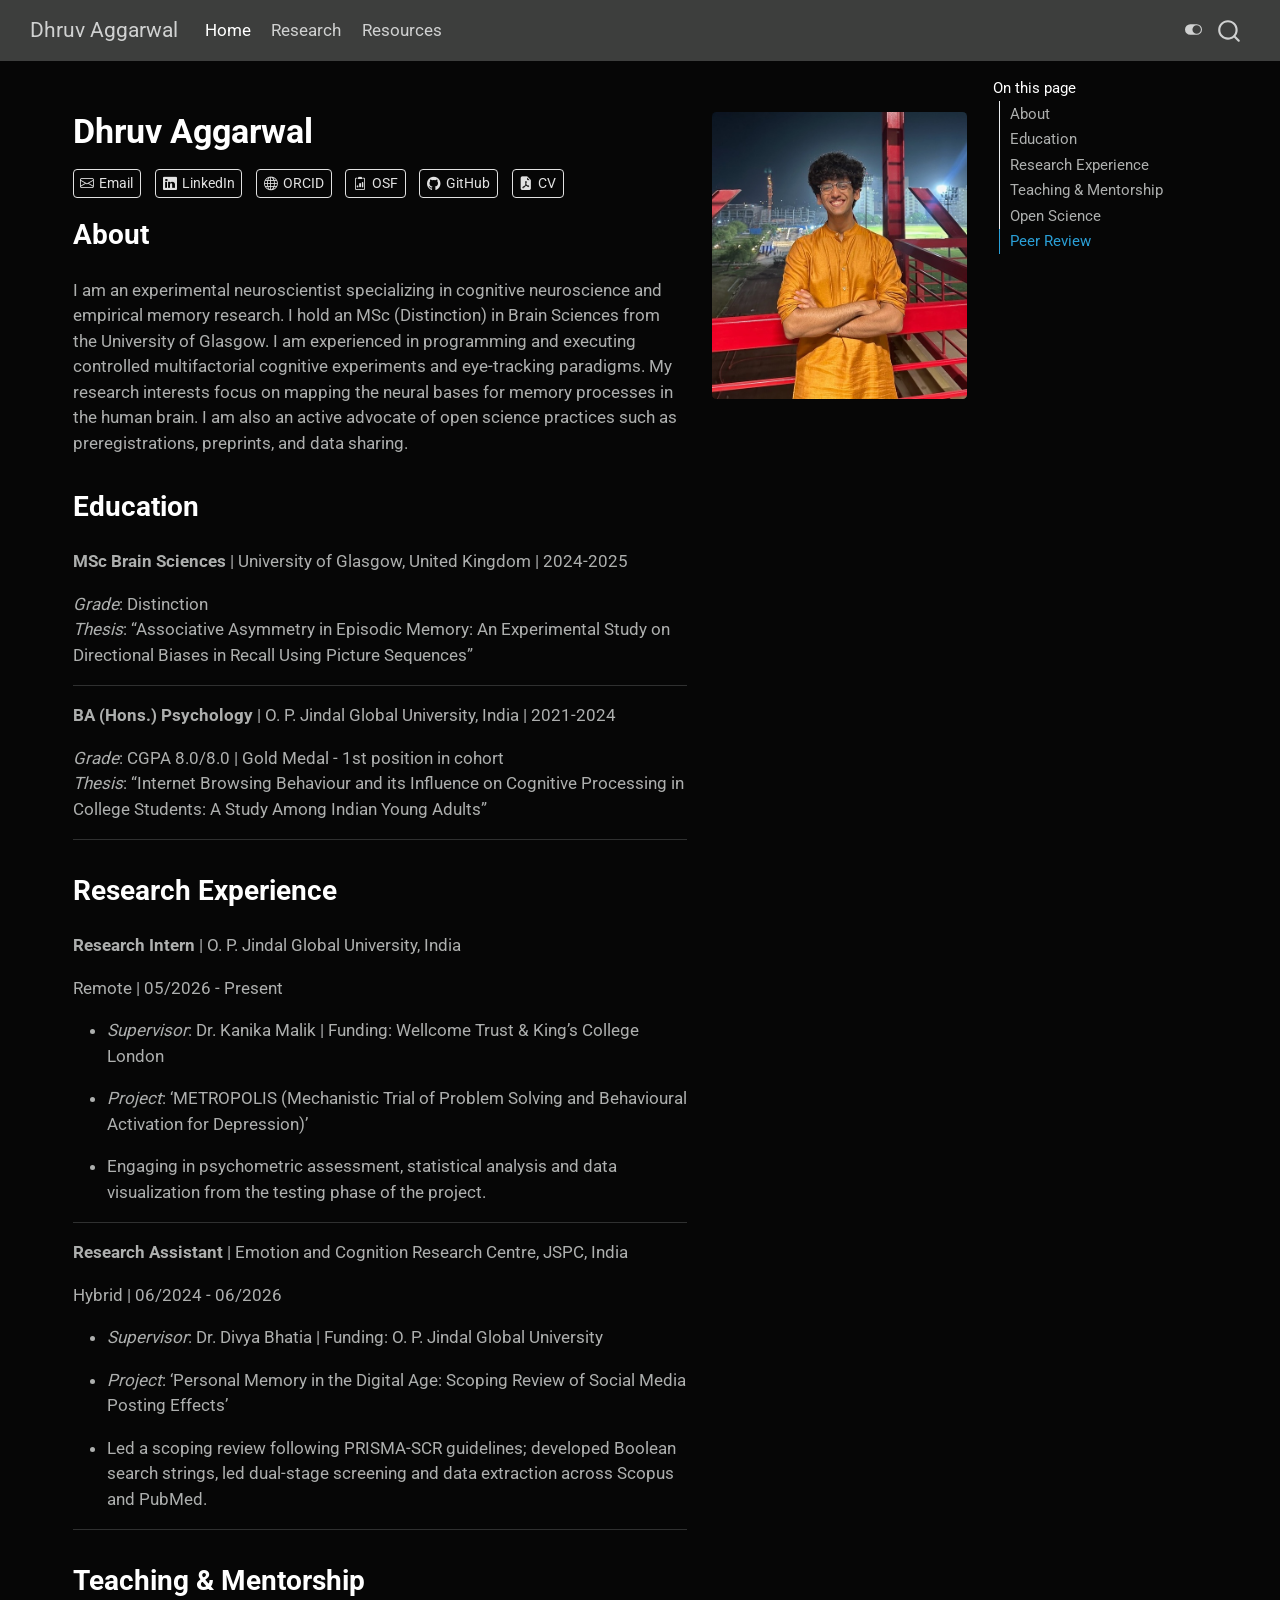
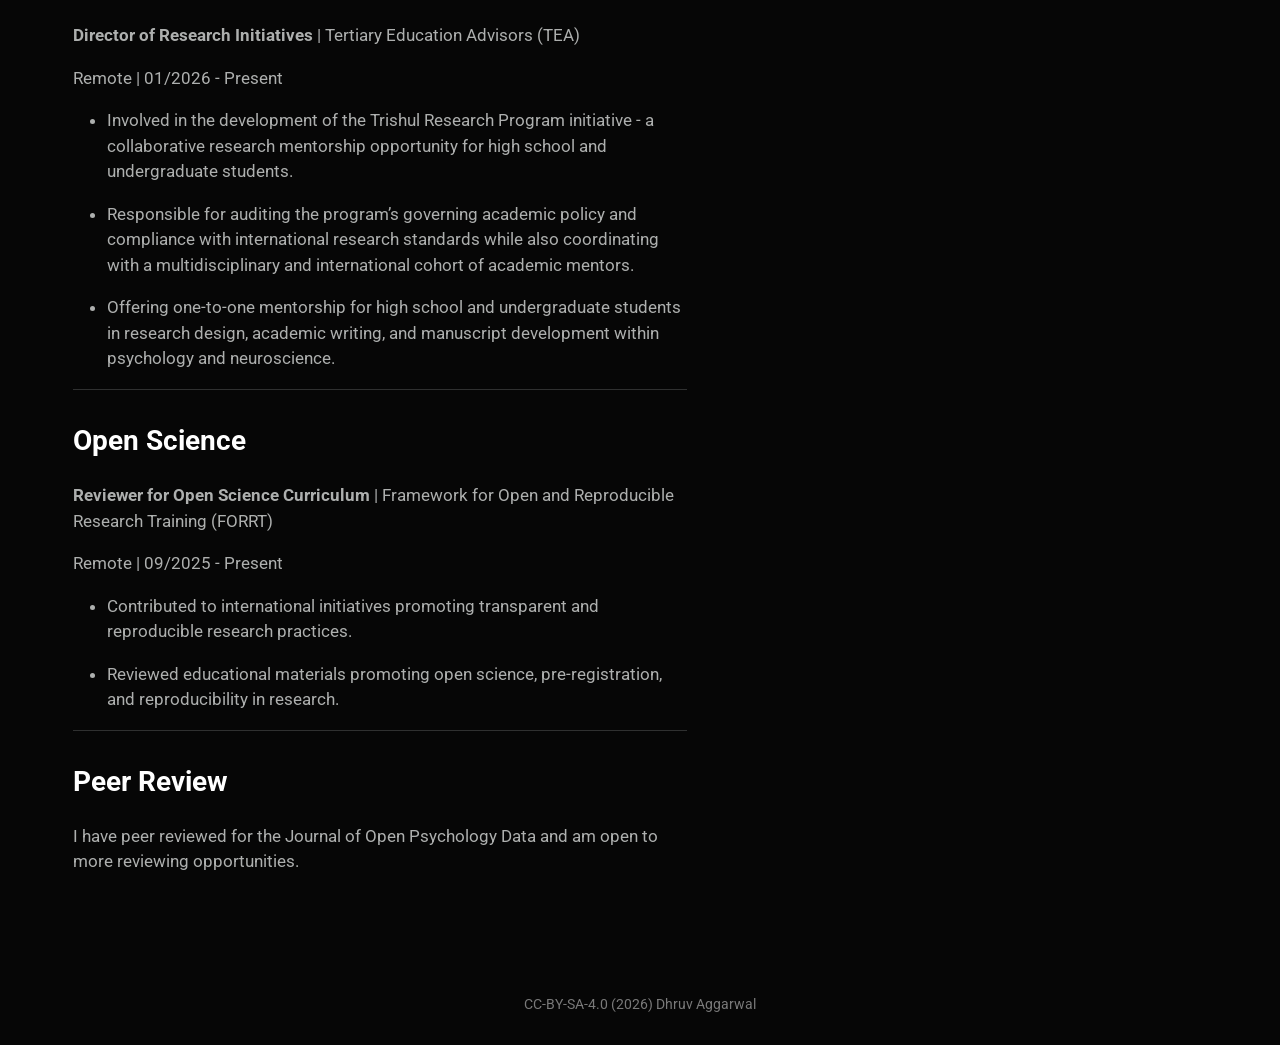
==== docs/index.html @ 11da1faf "Initial commit" ====
<!DOCTYPE html>
<html xmlns="http://www.w3.org/1999/xhtml" lang="en" xml:lang="en"><head>

<meta charset="utf-8">
<meta name="generator" content="quarto-1.10.19">

<meta name="viewport" content="width=device-width, initial-scale=1.0, user-scalable=yes">


<title>Dhruv Aggarwal</title>
<style>

span.smallcaps{font-variant: small-caps;}
div.columns{display: flex; gap: 1.5em;}
div.column{flex: auto;}
@media screen {
div.columns{gap: min(4vw, 1.5em);}
div.column{overflow-x: auto;}
}
div.hanging-indent{margin-left: 1.5em; text-indent: -1.5em;}
ul.task-list{list-style: none;}
ul.task-list li input[type="checkbox"] {
width: 0.8em;
margin: 0 0.8em 0.2em -1em;  vertical-align: middle;
}
</style>


<script>const headroomChanged = new CustomEvent("quarto-hrChanged", {
  detail: {},
  bubbles: true,
  cancelable: false,
  composed: false,
});

const announceDismiss = () => {
  const annEl = window.document.getElementById("quarto-announcement");
  if (annEl) {
    annEl.remove();

    const annId = annEl.getAttribute("data-announcement-id");
    window.localStorage.setItem(`quarto-announce-${annId}`, "true");
  }
};

const announceRegister = () => {
  const annEl = window.document.getElementById("quarto-announcement");
  if (annEl) {
    const annId = annEl.getAttribute("data-announcement-id");
    const isDismissed =
      window.localStorage.getItem(`quarto-announce-${annId}`) || false;
    if (isDismissed) {
      announceDismiss();
      return;
    } else {
      annEl.classList.remove("hidden");
    }

    const actionEl = annEl.querySelector(".quarto-announcement-action");
    if (actionEl) {
      actionEl.addEventListener("click", function (e) {
        e.preventDefault();
        // Hide the bar immediately
        announceDismiss();
      });
    }
  }
};

window.document.addEventListener("DOMContentLoaded", function () {
  let init = false;

  announceRegister();

  // Manage the back to top button, if one is present.
  let lastScrollTop = window.pageYOffset || document.documentElement.scrollTop;
  const scrollDownBuffer = 5;
  const scrollUpBuffer = 35;
  const btn = document.getElementById("quarto-back-to-top");
  const hideBackToTop = () => {
    btn.style.display = "none";
  };
  const showBackToTop = () => {
    btn.style.display = "inline-block";
  };
  if (btn) {
    window.document.addEventListener(
      "scroll",
      function () {
        const currentScrollTop =
          window.pageYOffset || document.documentElement.scrollTop;

        // Shows and hides the button 'intelligently' as the user scrolls
        if (currentScrollTop - scrollDownBuffer > lastScrollTop) {
          hideBackToTop();
          lastScrollTop = currentScrollTop <= 0 ? 0 : currentScrollTop;
        } else if (currentScrollTop < lastScrollTop - scrollUpBuffer) {
          showBackToTop();
          lastScrollTop = currentScrollTop <= 0 ? 0 : currentScrollTop;
        }

        // Show the button at the bottom, hides it at the top
        if (currentScrollTop <= 0) {
          hideBackToTop();
        } else if (
          window.innerHeight + currentScrollTop >=
          document.body.offsetHeight
        ) {
          showBackToTop();
        }
      },
      false
    );
  }

  function throttle(func, wait) {
    var timeout;
    return function () {
      const context = this;
      const args = arguments;
      const later = function () {
        clearTimeout(timeout);
        timeout = null;
        func.apply(context, args);
      };

      if (!timeout) {
        timeout = setTimeout(later, wait);
      }
    };
  }

  function headerOffset() {
    // Set an offset if there is are fixed top navbar
    const headerEl = window.document.querySelector("header.fixed-top");
    if (headerEl) {
      return headerEl.clientHeight;
    } else {
      return 0;
    }
  }

  function footerOffset() {
    const footerEl = window.document.querySelector("footer.footer");
    if (footerEl) {
      return footerEl.clientHeight;
    } else {
      return 0;
    }
  }

  function dashboardOffset() {
    const dashboardNavEl = window.document.getElementById(
      "quarto-dashboard-header"
    );
    if (dashboardNavEl !== null) {
      return dashboardNavEl.clientHeight;
    } else {
      return 0;
    }
  }

  function updateDocumentOffsetWithoutAnimation() {
    updateDocumentOffset(false);
  }

  function updateDocumentOffset(animated) {
    // set body offset
    const topOffset = headerOffset();
    const bodyOffset = topOffset + footerOffset() + dashboardOffset();
    const bodyEl = window.document.body;
    bodyEl.setAttribute("data-bs-offset", topOffset);
    bodyEl.style.paddingTop = topOffset + "px";

    // deal with sidebar offsets
    const sidebars = window.document.querySelectorAll(
      ".sidebar, .headroom-target"
    );
    sidebars.forEach((sidebar) => {
      if (!animated) {
        sidebar.classList.add("notransition");
        // Remove the no transition class after the animation has time to complete
        setTimeout(function () {
          sidebar.classList.remove("notransition");
        }, 201);
      }

      if (window.Headroom && sidebar.classList.contains("sidebar-unpinned")) {
        sidebar.style.top = "0";
        sidebar.style.maxHeight = "100vh";
      } else {
        sidebar.style.top = topOffset + "px";
        sidebar.style.maxHeight = "calc(100vh - " + topOffset + "px)";
      }
    });

    // allow space for footer
    const mainContainer = window.document.querySelector(".quarto-container");
    if (mainContainer) {
      mainContainer.style.minHeight = "calc(100vh - " + bodyOffset + "px)";
    }

    // link offset
    let linkStyle = window.document.querySelector("#quarto-target-style");
    if (!linkStyle) {
      linkStyle = window.document.createElement("style");
      linkStyle.setAttribute("id", "quarto-target-style");
      window.document.head.appendChild(linkStyle);
    }
    while (linkStyle.firstChild) {
      linkStyle.removeChild(linkStyle.firstChild);
    }
    if (topOffset > 0) {
      linkStyle.appendChild(
        window.document.createTextNode(`
      section:target::before {
        content: "";
        display: block;
        height: ${topOffset}px;
        margin: -${topOffset}px 0 0;
      }`)
      );
    }
    if (init) {
      window.dispatchEvent(headroomChanged);
    }
    init = true;
  }

  // initialize headroom
  var header = window.document.querySelector("#quarto-header");
  if (header && window.Headroom) {
    const headroom = new window.Headroom(header, {
      tolerance: 5,
      onPin: function () {
        const sidebars = window.document.querySelectorAll(
          ".sidebar, .headroom-target"
        );
        sidebars.forEach((sidebar) => {
          sidebar.classList.remove("sidebar-unpinned");
        });
        updateDocumentOffset();
      },
      onUnpin: function () {
        const sidebars = window.document.querySelectorAll(
          ".sidebar, .headroom-target"
        );
        sidebars.forEach((sidebar) => {
          sidebar.classList.add("sidebar-unpinned");
        });
        updateDocumentOffset();
      },
    });
    headroom.init();

    let frozen = false;
    window.quartoToggleHeadroom = function () {
      if (frozen) {
        headroom.unfreeze();
        frozen = false;
      } else {
        headroom.freeze();
        frozen = true;
      }
    };
  }

  window.addEventListener(
    "hashchange",
    function (e) {
      if (
        getComputedStyle(document.documentElement).scrollBehavior !== "smooth"
      ) {
        window.scrollTo(0, window.pageYOffset - headerOffset());
      }
    },
    false
  );

  // Observe size changed for the header
  const headerEl = window.document.querySelector("header.fixed-top");
  if (headerEl && window.ResizeObserver) {
    const observer = new window.ResizeObserver(() => {
      setTimeout(updateDocumentOffsetWithoutAnimation, 0);
    });
    observer.observe(headerEl, {
      attributes: true,
      childList: true,
      characterData: true,
    });
  } else {
    window.addEventListener(
      "resize",
      throttle(updateDocumentOffsetWithoutAnimation, 50)
    );
  }
  setTimeout(updateDocumentOffsetWithoutAnimation, 250);

  // fixup index.html links if we aren't on the filesystem
  if (window.location.protocol !== "file:") {
    const links = window.document.querySelectorAll("a");
    for (let i = 0; i < links.length; i++) {
      if (links[i].href) {
        links[i].dataset.originalHref = links[i].href;
        // only strip index.html at the end of the path (optionally followed
        // by a query or fragment) so that files like index.html.md
        // (alternate-format twins) are left alone (#14667)
        links[i].href = links[i].href.replace(/\/index\.html(?=[?#]|$)/, "/");
      }
    }

    // Fixup any sharing links that require urls
    // Append url to any sharing urls
    const sharingLinks = window.document.querySelectorAll(
      "a.sidebar-tools-main-item, a.quarto-navigation-tool, a.quarto-navbar-tools, a.quarto-navbar-tools-item"
    );
    for (let i = 0; i < sharingLinks.length; i++) {
      const sharingLink = sharingLinks[i];
      const href = sharingLink.getAttribute("href");
      if (href) {
        sharingLink.setAttribute(
          "href",
          href.replace("|url|", window.location.href)
        );
      }
    }

    // Scroll the active navigation item into view, if necessary
    const navSidebar = window.document.querySelector("nav#quarto-sidebar");
    if (navSidebar) {
      // Find the active item
      const activeItem = navSidebar.querySelector("li.sidebar-item a.active");
      if (activeItem) {
        // Wait for the scroll height and height to resolve by observing size changes on the
        // nav element that is scrollable
        const resizeObserver = new ResizeObserver((_entries) => {
          // The bottom of the element
          const elBottom = activeItem.offsetTop;
          const viewBottom = navSidebar.scrollTop + navSidebar.clientHeight;

          // The element height and scroll height are the same, then we are still loading
          if (viewBottom !== navSidebar.scrollHeight) {
            // Determine if the item isn't visible and scroll to it
            if (elBottom >= viewBottom) {
              navSidebar.scrollTop = elBottom;
            }

            // stop observing now since we've completed the scroll
            resizeObserver.unobserve(navSidebar);
          }
        });
        resizeObserver.observe(navSidebar);
      }
    }
  }
});
</script>
<script>/*!
 * headroom.js v0.12.0 - Give your page some headroom. Hide your header until you need it
 * Copyright (c) 2020 Nick Williams - http://wicky.nillia.ms/headroom.js
 * License: MIT
 */

!function(t,n){"object"==typeof exports&&"undefined"!=typeof module?module.exports=n():"function"==typeof define&&define.amd?define(n):(t=t||self).Headroom=n()}(this,function(){"use strict";function t(){return"undefined"!=typeof window}function d(t){return function(t){return t&&t.document&&function(t){return 9===t.nodeType}(t.document)}(t)?function(t){var n=t.document,o=n.body,s=n.documentElement;return{scrollHeight:function(){return Math.max(o.scrollHeight,s.scrollHeight,o.offsetHeight,s.offsetHeight,o.clientHeight,s.clientHeight)},height:function(){return t.innerHeight||s.clientHeight||o.clientHeight},scrollY:function(){return void 0!==t.pageYOffset?t.pageYOffset:(s||o.parentNode||o).scrollTop}}}(t):function(t){return{scrollHeight:function(){return Math.max(t.scrollHeight,t.offsetHeight,t.clientHeight)},height:function(){return Math.max(t.offsetHeight,t.clientHeight)},scrollY:function(){return t.scrollTop}}}(t)}function n(t,s,e){var n,o=function(){var n=!1;try{var t={get passive(){n=!0}};window.addEventListener("test",t,t),window.removeEventListener("test",t,t)}catch(t){n=!1}return n}(),i=!1,r=d(t),l=r.scrollY(),a={};function c(){var t=Math.round(r.scrollY()),n=r.height(),o=r.scrollHeight();a.scrollY=t,a.lastScrollY=l,a.direction=l<t?"down":"up",a.distance=Math.abs(t-l),a.isOutOfBounds=t<0||o<t+n,a.top=t<=s.offset[a.direction],a.bottom=o<=t+n,a.toleranceExceeded=a.distance>s.tolerance[a.direction],e(a),l=t,i=!1}function h(){i||(i=!0,n=requestAnimationFrame(c))}var u=!!o&&{passive:!0,capture:!1};return t.addEventListener("scroll",h,u),c(),{destroy:function(){cancelAnimationFrame(n),t.removeEventListener("scroll",h,u)}}}function o(t){return t===Object(t)?t:{down:t,up:t}}function s(t,n){n=n||{},Object.assign(this,s.options,n),this.classes=Object.assign({},s.options.classes,n.classes),this.elem=t,this.tolerance=o(this.tolerance),this.offset=o(this.offset),this.initialised=!1,this.frozen=!1}return s.prototype={constructor:s,init:function(){return s.cutsTheMustard&&!this.initialised&&(this.addClass("initial"),this.initialised=!0,setTimeout(function(t){t.scrollTracker=n(t.scroller,{offset:t.offset,tolerance:t.tolerance},t.update.bind(t))},100,this)),this},destroy:function(){this.initialised=!1,Object.keys(this.classes).forEach(this.removeClass,this),this.scrollTracker.destroy()},unpin:function(){!this.hasClass("pinned")&&this.hasClass("unpinned")||(this.addClass("unpinned"),this.removeClass("pinned"),this.onUnpin&&this.onUnpin.call(this))},pin:function(){this.hasClass("unpinned")&&(this.addClass("pinned"),this.removeClass("unpinned"),this.onPin&&this.onPin.call(this))},freeze:function(){this.frozen=!0,this.addClass("frozen")},unfreeze:function(){this.frozen=!1,this.removeClass("frozen")},top:function(){this.hasClass("top")||(this.addClass("top"),this.removeClass("notTop"),this.onTop&&this.onTop.call(this))},notTop:function(){this.hasClass("notTop")||(this.addClass("notTop"),this.removeClass("top"),this.onNotTop&&this.onNotTop.call(this))},bottom:function(){this.hasClass("bottom")||(this.addClass("bottom"),this.removeClass("notBottom"),this.onBottom&&this.onBottom.call(this))},notBottom:function(){this.hasClass("notBottom")||(this.addClass("notBottom"),this.removeClass("bottom"),this.onNotBottom&&this.onNotBottom.call(this))},shouldUnpin:function(t){return"down"===t.direction&&!t.top&&t.toleranceExceeded},shouldPin:function(t){return"up"===t.direction&&t.toleranceExceeded||t.top},addClass:function(t){this.elem.classList.add.apply(this.elem.classList,this.classes[t].split(" "))},removeClass:function(t){this.elem.classList.remove.apply(this.elem.classList,this.classes[t].split(" "))},hasClass:function(t){return this.classes[t].split(" ").every(function(t){return this.classList.contains(t)},this.elem)},update:function(t){t.isOutOfBounds||!0!==this.frozen&&(t.top?this.top():this.notTop(),t.bottom?this.bottom():this.notBottom(),this.shouldUnpin(t)?this.unpin():this.shouldPin(t)&&this.pin())}},s.options={tolerance:{up:0,down:0},offset:0,scroller:t()?window:null,classes:{frozen:"headroom--frozen",pinned:"headroom--pinned",unpinned:"headroom--unpinned",top:"headroom--top",notTop:"headroom--not-top",bottom:"headroom--bottom",notBottom:"headroom--not-bottom",initial:"headroom"}},s.cutsTheMustard=!!(t()&&function(){}.bind&&"classList"in document.documentElement&&Object.assign&&Object.keys&&requestAnimationFrame),s});
</script>
<script>/*!
 * clipboard.js v2.0.11
 * https://clipboardjs.com/
 *
 * Licensed MIT © Zeno Rocha
 */
!function(t,e){"object"==typeof exports&&"object"==typeof module?module.exports=e():"function"==typeof define&&define.amd?define([],e):"object"==typeof exports?exports.ClipboardJS=e():t.ClipboardJS=e()}(this,function(){return n={686:function(t,e,n){"use strict";n.d(e,{default:function(){return b}});var e=n(279),i=n.n(e),e=n(370),u=n.n(e),e=n(817),r=n.n(e);function c(t){try{return document.execCommand(t)}catch(t){return}}var a=function(t){t=r()(t);return c("cut"),t};function o(t,e){var n,o,t=(n=t,o="rtl"===document.documentElement.getAttribute("dir"),(t=document.createElement("textarea")).style.fontSize="12pt",t.style.border="0",t.style.padding="0",t.style.margin="0",t.style.position="absolute",t.style[o?"right":"left"]="-9999px",o=window.pageYOffset||document.documentElement.scrollTop,t.style.top="".concat(o,"px"),t.setAttribute("readonly",""),t.value=n,t);return e.container.appendChild(t),e=r()(t),c("copy"),t.remove(),e}var f=function(t){var e=1<arguments.length&&void 0!==arguments[1]?arguments[1]:{container:document.body},n="";return"string"==typeof t?n=o(t,e):t instanceof HTMLInputElement&&!["text","search","url","tel","password"].includes(null==t?void 0:t.type)?n=o(t.value,e):(n=r()(t),c("copy")),n};function l(t){return(l="function"==typeof Symbol&&"symbol"==typeof Symbol.iterator?function(t){return typeof t}:function(t){return t&&"function"==typeof Symbol&&t.constructor===Symbol&&t!==Symbol.prototype?"symbol":typeof t})(t)}var s=function(){var t=0<arguments.length&&void 0!==arguments[0]?arguments[0]:{},e=t.action,n=void 0===e?"copy":e,o=t.container,e=t.target,t=t.text;if("copy"!==n&&"cut"!==n)throw new Error('Invalid "action" value, use either "copy" or "cut"');if(void 0!==e){if(!e||"object"!==l(e)||1!==e.nodeType)throw new Error('Invalid "target" value, use a valid Element');if("copy"===n&&e.hasAttribute("disabled"))throw new Error('Invalid "target" attribute. Please use "readonly" instead of "disabled" attribute');if("cut"===n&&(e.hasAttribute("readonly")||e.hasAttribute("disabled")))throw new Error('Invalid "target" attribute. You can\'t cut text from elements with "readonly" or "disabled" attributes')}return t?f(t,{container:o}):e?"cut"===n?a(e):f(e,{container:o}):void 0};function p(t){return(p="function"==typeof Symbol&&"symbol"==typeof Symbol.iterator?function(t){return typeof t}:function(t){return t&&"function"==typeof Symbol&&t.constructor===Symbol&&t!==Symbol.prototype?"symbol":typeof t})(t)}function d(t,e){for(var n=0;n<e.length;n++){var o=e[n];o.enumerable=o.enumerable||!1,o.configurable=!0,"value"in o&&(o.writable=!0),Object.defineProperty(t,o.key,o)}}function y(t,e){return(y=Object.setPrototypeOf||function(t,e){return t.__proto__=e,t})(t,e)}function h(n){var o=function(){if("undefined"==typeof Reflect||!Reflect.construct)return!1;if(Reflect.construct.sham)return!1;if("function"==typeof Proxy)return!0;try{return Date.prototype.toString.call(Reflect.construct(Date,[],function(){})),!0}catch(t){return!1}}();return function(){var t,e=v(n);return t=o?(t=v(this).constructor,Reflect.construct(e,arguments,t)):e.apply(this,arguments),e=this,!(t=t)||"object"!==p(t)&&"function"!=typeof t?function(t){if(void 0!==t)return t;throw new ReferenceError("this hasn't been initialised - super() hasn't been called")}(e):t}}function v(t){return(v=Object.setPrototypeOf?Object.getPrototypeOf:function(t){return t.__proto__||Object.getPrototypeOf(t)})(t)}function m(t,e){t="data-clipboard-".concat(t);if(e.hasAttribute(t))return e.getAttribute(t)}var b=function(){!function(t,e){if("function"!=typeof e&&null!==e)throw new TypeError("Super expression must either be null or a function");t.prototype=Object.create(e&&e.prototype,{constructor:{value:t,writable:!0,configurable:!0}}),e&&y(t,e)}(r,i());var t,e,n,o=h(r);function r(t,e){var n;return function(t){if(!(t instanceof r))throw new TypeError("Cannot call a class as a function")}(this),(n=o.call(this)).resolveOptions(e),n.listenClick(t),n}return t=r,n=[{key:"copy",value:function(t){var e=1<arguments.length&&void 0!==arguments[1]?arguments[1]:{container:document.body};return f(t,e)}},{key:"cut",value:function(t){return a(t)}},{key:"isSupported",value:function(){var t=0<arguments.length&&void 0!==arguments[0]?arguments[0]:["copy","cut"],t="string"==typeof t?[t]:t,e=!!document.queryCommandSupported;return t.forEach(function(t){e=e&&!!document.queryCommandSupported(t)}),e}}],(e=[{key:"resolveOptions",value:function(){var t=0<arguments.length&&void 0!==arguments[0]?arguments[0]:{};this.action="function"==typeof t.action?t.action:this.defaultAction,this.target="function"==typeof t.target?t.target:this.defaultTarget,this.text="function"==typeof t.text?t.text:this.defaultText,this.container="object"===p(t.container)?t.container:document.body}},{key:"listenClick",value:function(t){var e=this;this.listener=u()(t,"click",function(t){return e.onClick(t)})}},{key:"onClick",value:function(t){var e=t.delegateTarget||t.currentTarget,n=this.action(e)||"copy",t=s({action:n,container:this.container,target:this.target(e),text:this.text(e)});this.emit(t?"success":"error",{action:n,text:t,trigger:e,clearSelection:function(){e&&e.focus(),window.getSelection().removeAllRanges()}})}},{key:"defaultAction",value:function(t){return m("action",t)}},{key:"defaultTarget",value:function(t){t=m("target",t);if(t)return document.querySelector(t)}},{key:"defaultText",value:function(t){return m("text",t)}},{key:"destroy",value:function(){this.listener.destroy()}}])&&d(t.prototype,e),n&&d(t,n),r}()},828:function(t){var e;"undefined"==typeof Element||Element.prototype.matches||((e=Element.prototype).matches=e.matchesSelector||e.mozMatchesSelector||e.msMatchesSelector||e.oMatchesSelector||e.webkitMatchesSelector),t.exports=function(t,e){for(;t&&9!==t.nodeType;){if("function"==typeof t.matches&&t.matches(e))return t;t=t.parentNode}}},438:function(t,e,n){var u=n(828);function i(t,e,n,o,r){var i=function(e,n,t,o){return function(t){t.delegateTarget=u(t.target,n),t.delegateTarget&&o.call(e,t)}}.apply(this,arguments);return t.addEventListener(n,i,r),{destroy:function(){t.removeEventListener(n,i,r)}}}t.exports=function(t,e,n,o,r){return"function"==typeof t.addEventListener?i.apply(null,arguments):"function"==typeof n?i.bind(null,document).apply(null,arguments):("string"==typeof t&&(t=document.querySelectorAll(t)),Array.prototype.map.call(t,function(t){return i(t,e,n,o,r)}))}},879:function(t,n){n.node=function(t){return void 0!==t&&t instanceof HTMLElement&&1===t.nodeType},n.nodeList=function(t){var e=Object.prototype.toString.call(t);return void 0!==t&&("[object NodeList]"===e||"[object HTMLCollection]"===e)&&"length"in t&&(0===t.length||n.node(t[0]))},n.string=function(t){return"string"==typeof t||t instanceof String},n.fn=function(t){return"[object Function]"===Object.prototype.toString.call(t)}},370:function(t,e,n){var f=n(879),l=n(438);t.exports=function(t,e,n){if(!t&&!e&&!n)throw new Error("Missing required arguments");if(!f.string(e))throw new TypeError("Second argument must be a String");if(!f.fn(n))throw new TypeError("Third argument must be a Function");if(f.node(t))return c=e,a=n,(u=t).addEventListener(c,a),{destroy:function(){u.removeEventListener(c,a)}};if(f.nodeList(t))return o=t,r=e,i=n,Array.prototype.forEach.call(o,function(t){t.addEventListener(r,i)}),{destroy:function(){Array.prototype.forEach.call(o,function(t){t.removeEventListener(r,i)})}};if(f.string(t))return t=t,e=e,n=n,l(document.body,t,e,n);throw new TypeError("First argument must be a String, HTMLElement, HTMLCollection, or NodeList");var o,r,i,u,c,a}},817:function(t){t.exports=function(t){var e,n="SELECT"===t.nodeName?(t.focus(),t.value):"INPUT"===t.nodeName||"TEXTAREA"===t.nodeName?((e=t.hasAttribute("readonly"))||t.setAttribute("readonly",""),t.select(),t.setSelectionRange(0,t.value.length),e||t.removeAttribute("readonly"),t.value):(t.hasAttribute("contenteditable")&&t.focus(),n=window.getSelection(),(e=document.createRange()).selectNodeContents(t),n.removeAllRanges(),n.addRange(e),n.toString());return n}},279:function(t){function e(){}e.prototype={on:function(t,e,n){var o=this.e||(this.e={});return(o[t]||(o[t]=[])).push({fn:e,ctx:n}),this},once:function(t,e,n){var o=this;function r(){o.off(t,r),e.apply(n,arguments)}return r._=e,this.on(t,r,n)},emit:function(t){for(var e=[].slice.call(arguments,1),n=((this.e||(this.e={}))[t]||[]).slice(),o=0,r=n.length;o<r;o++)n[o].fn.apply(n[o].ctx,e);return this},off:function(t,e){var n=this.e||(this.e={}),o=n[t],r=[];if(o&&e)for(var i=0,u=o.length;i<u;i++)o[i].fn!==e&&o[i].fn._!==e&&r.push(o[i]);return r.length?n[t]=r:delete n[t],this}},t.exports=e,t.exports.TinyEmitter=e}},r={},o.n=function(t){var e=t&&t.__esModule?function(){return t.default}:function(){return t};return o.d(e,{a:e}),e},o.d=function(t,e){for(var n in e)o.o(e,n)&&!o.o(t,n)&&Object.defineProperty(t,n,{enumerable:!0,get:e[n]})},o.o=function(t,e){return Object.prototype.hasOwnProperty.call(t,e)},o(686).default;function o(t){if(r[t])return r[t].exports;var e=r[t]={exports:{}};return n[t](e,e.exports,o),e.exports}var n,r});</script>
<script>/*! @algolia/autocomplete-js 1.19.1 | MIT License | © Algolia, Inc. and contributors | https://github.com/algolia/autocomplete */
!function(e,t){"object"==typeof exports&&"undefined"!=typeof module?t(exports):"function"==typeof define&&define.amd?define(["exports"],t):t((e="undefined"!=typeof globalThis?globalThis:e||self)["@algolia/autocomplete-js"]={})}(this,(function(e){"use strict";function t(e,t){var n=Object.keys(e);if(Object.getOwnPropertySymbols){var r=Object.getOwnPropertySymbols(e);t&&(r=r.filter((function(t){return Object.getOwnPropertyDescriptor(e,t).enumerable}))),n.push.apply(n,r)}return n}function n(e){for(var n=1;n<arguments.length;n++){var r=null!=arguments[n]?arguments[n]:{};n%2?t(Object(r),!0).forEach((function(t){o(e,t,r[t])})):Object.getOwnPropertyDescriptors?Object.defineProperties(e,Object.getOwnPropertyDescriptors(r)):t(Object(r)).forEach((function(t){Object.defineProperty(e,t,Object.getOwnPropertyDescriptor(r,t))}))}return e}function r(e){return r="function"==typeof Symbol&&"symbol"==typeof Symbol.iterator?function(e){return typeof e}:function(e){return e&&"function"==typeof Symbol&&e.constructor===Symbol&&e!==Symbol.prototype?"symbol":typeof e},r(e)}function o(e,t,n){return(t=function(e){var t=function(e,t){if("object"!=typeof e||null===e)return e;var n=e[Symbol.toPrimitive];if(void 0!==n){var r=n.call(e,t||"default");if("object"!=typeof r)return r;throw new TypeError("@@toPrimitive must return a primitive value.")}return("string"===t?String:Number)(e)}(e,"string");return"symbol"==typeof t?t:String(t)}(t))in e?Object.defineProperty(e,t,{value:n,enumerable:!0,configurable:!0,writable:!0}):e[t]=n,e}function i(){return i=Object.assign?Object.assign.bind():function(e){for(var t=1;t<arguments.length;t++){var n=arguments[t];for(var r in n)Object.prototype.hasOwnProperty.call(n,r)&&(e[r]=n[r])}return e},i.apply(this,arguments)}function u(e,t){if(null==e)return{};var n,r,o=function(e,t){if(null==e)return{};var n,r,o={},i=Object.keys(e);for(r=0;r<i.length;r++)n=i[r],t.indexOf(n)>=0||(o[n]=e[n]);return o}(e,t);if(Object.getOwnPropertySymbols){var i=Object.getOwnPropertySymbols(e);for(r=0;r<i.length;r++)n=i[r],t.indexOf(n)>=0||Object.prototype.propertyIsEnumerable.call(e,n)&&(o[n]=e[n])}return o}function a(e,t){return function(e){if(Array.isArray(e))return e}(e)||function(e,t){var n=null==e?null:"undefined"!=typeof Symbol&&e[Symbol.iterator]||e["@@iterator"];if(null!=n){var r,o,i,u,a=[],l=!0,c=!1;try{if(i=(n=n.call(e)).next,0===t){if(Object(n)!==n)return;l=!1}else for(;!(l=(r=i.call(n)).done)&&(a.push(r.value),a.length!==t);l=!0);}catch(e){c=!0,o=e}finally{try{if(!l&&null!=n.return&&(u=n.return(),Object(u)!==u))return}finally{if(c)throw o}}return a}}(e,t)||c(e,t)||function(){throw new TypeError("Invalid attempt to destructure non-iterable instance.\nIn order to be iterable, non-array objects must have a [Symbol.iterator]() method.")}()}function l(e){return function(e){if(Array.isArray(e))return s(e)}(e)||function(e){if("undefined"!=typeof Symbol&&null!=e[Symbol.iterator]||null!=e["@@iterator"])return Array.from(e)}(e)||c(e)||function(){throw new TypeError("Invalid attempt to spread non-iterable instance.\nIn order to be iterable, non-array objects must have a [Symbol.iterator]() method.")}()}function c(e,t){if(e){if("string"==typeof e)return s(e,t);var n=Object.prototype.toString.call(e).slice(8,-1);return"Object"===n&&e.constructor&&(n=e.constructor.name),"Map"===n||"Set"===n?Array.from(e):"Arguments"===n||/^(?:Ui|I)nt(?:8|16|32)(?:Clamped)?Array$/.test(n)?s(e,t):void 0}}function s(e,t){(null==t||t>e.length)&&(t=e.length);for(var n=0,r=new Array(t);n<t;n++)r[n]=e[n];return r}function f(e){return{current:e}}function p(e,t){var n=void 0;return function(){for(var r=arguments.length,o=new Array(r),i=0;i<r;i++)o[i]=arguments[i];n&&clearTimeout(n),n=setTimeout((function(){return e.apply(void 0,o)}),t)}}function m(e){return e.reduce((function(e,t){return e.concat(t)}),[])}var v=0;function d(){return"autocomplete-".concat(v++)}function y(e,t){return t.reduce((function(e,t){return e&&e[t]}),e)}function b(e){return 0===e.collections.length?0:e.collections.reduce((function(e,t){return e+t.items.length}),0)}function g(e){return e!==Object(e)}function h(e,t){if(e===t)return!0;if(g(e)||g(t)||"function"==typeof e||"function"==typeof t)return e===t;if(Object.keys(e).length!==Object.keys(t).length)return!1;for(var n=0,r=Object.keys(e);n<r.length;n++){var o=r[n];if(!(o in t))return!1;if(!h(e[o],t[o]))return!1}return!0}var _=function(){};var O="1.19.1",S=[{segment:"autocomplete-core",version:O}];function j(e){var t=e.item,n=e.items,r=void 0===n?[]:n;return{index:t.__autocomplete_indexName,items:[t],positions:[1+r.findIndex((function(e){return e.objectID===t.objectID}))],queryID:t.__autocomplete_queryID,algoliaSource:["autocomplete"]}}function P(e,t){return function(e){if(Array.isArray(e))return e}(e)||function(e,t){var n=null==e?null:"undefined"!=typeof Symbol&&e[Symbol.iterator]||e["@@iterator"];if(null!=n){var r,o,i,u,a=[],l=!0,c=!1;try{if(i=(n=n.call(e)).next,0===t){if(Object(n)!==n)return;l=!1}else for(;!(l=(r=i.call(n)).done)&&(a.push(r.value),a.length!==t);l=!0);}catch(e){c=!0,o=e}finally{try{if(!l&&null!=n.return&&(u=n.return(),Object(u)!==u))return}finally{if(c)throw o}}return a}}(e,t)||function(e,t){if(!e)return;if("string"==typeof e)return w(e,t);var n=Object.prototype.toString.call(e).slice(8,-1);"Object"===n&&e.constructor&&(n=e.constructor.name);if("Map"===n||"Set"===n)return Array.from(e);if("Arguments"===n||/^(?:Ui|I)nt(?:8|16|32)(?:Clamped)?Array$/.test(n))return w(e,t)}(e,t)||function(){throw new TypeError("Invalid attempt to destructure non-iterable instance.\nIn order to be iterable, non-array objects must have a [Symbol.iterator]() method.")}()}function w(e,t){(null==t||t>e.length)&&(t=e.length);for(var n=0,r=new Array(t);n<t;n++)r[n]=e[n];return r}var I=["items"],A=["items"];function E(e){return E="function"==typeof Symbol&&"symbol"==typeof Symbol.iterator?function(e){return typeof e}:function(e){return e&&"function"==typeof Symbol&&e.constructor===Symbol&&e!==Symbol.prototype?"symbol":typeof e},E(e)}function D(e){return function(e){if(Array.isArray(e))return C(e)}(e)||function(e){if("undefined"!=typeof Symbol&&null!=e[Symbol.iterator]||null!=e["@@iterator"])return Array.from(e)}(e)||function(e,t){if(!e)return;if("string"==typeof e)return C(e,t);var n=Object.prototype.toString.call(e).slice(8,-1);"Object"===n&&e.constructor&&(n=e.constructor.name);if("Map"===n||"Set"===n)return Array.from(e);if("Arguments"===n||/^(?:Ui|I)nt(?:8|16|32)(?:Clamped)?Array$/.test(n))return C(e,t)}(e)||function(){throw new TypeError("Invalid attempt to spread non-iterable instance.\nIn order to be iterable, non-array objects must have a [Symbol.iterator]() method.")}()}function C(e,t){(null==t||t>e.length)&&(t=e.length);for(var n=0,r=new Array(t);n<t;n++)r[n]=e[n];return r}function k(e,t){if(null==e)return{};var n,r,o=function(e,t){if(null==e)return{};var n,r,o={},i=Object.keys(e);for(r=0;r<i.length;r++)n=i[r],t.indexOf(n)>=0||(o[n]=e[n]);return o}(e,t);if(Object.getOwnPropertySymbols){var i=Object.getOwnPropertySymbols(e);for(r=0;r<i.length;r++)n=i[r],t.indexOf(n)>=0||Object.prototype.propertyIsEnumerable.call(e,n)&&(o[n]=e[n])}return o}function x(e,t){var n=Object.keys(e);if(Object.getOwnPropertySymbols){var r=Object.getOwnPropertySymbols(e);t&&(r=r.filter((function(t){return Object.getOwnPropertyDescriptor(e,t).enumerable}))),n.push.apply(n,r)}return n}function N(e){for(var t=1;t<arguments.length;t++){var n=null!=arguments[t]?arguments[t]:{};t%2?x(Object(n),!0).forEach((function(t){T(e,t,n[t])})):Object.getOwnPropertyDescriptors?Object.defineProperties(e,Object.getOwnPropertyDescriptors(n)):x(Object(n)).forEach((function(t){Object.defineProperty(e,t,Object.getOwnPropertyDescriptor(n,t))}))}return e}function T(e,t,n){return(t=function(e){var t=function(e,t){if("object"!==E(e)||null===e)return e;var n=e[Symbol.toPrimitive];if(void 0!==n){var r=n.call(e,t||"default");if("object"!==E(r))return r;throw new TypeError("@@toPrimitive must return a primitive value.")}return("string"===t?String:Number)(e)}(e,"string");return"symbol"===E(t)?t:String(t)}(t))in e?Object.defineProperty(e,t,{value:n,enumerable:!0,configurable:!0,writable:!0}):e[t]=n,e}function q(e){for(var t=arguments.length>1&&void 0!==arguments[1]?arguments[1]:20,n=[],r=0;r<e.objectIDs.length;r+=t)n.push(N(N({},e),{},{objectIDs:e.objectIDs.slice(r,r+t)}));return n}function B(e){return e.map((function(e){var t=e.items,n=k(e,I);return N(N({},n),{},{objectIDs:(null==t?void 0:t.map((function(e){return e.objectID})))||n.objectIDs})}))}function R(e){var t,n,r,o=(t=P((e.version||"").split(".").map(Number),2),n=t[0],r=t[1],n>=3||2===n&&r>=4||1===n&&r>=10);function i(t,n,r){if(o&&void 0!==r){var i=r[0].__autocomplete_algoliaCredentials,u={"X-Algolia-Application-Id":i.appId,"X-Algolia-API-Key":i.apiKey};e.apply(void 0,[t].concat(D(n),[{headers:u}]))}else e.apply(void 0,[t].concat(D(n)))}return{init:function(t,n){e("init",{appId:t,apiKey:n})},setAuthenticatedUserToken:function(t){e("setAuthenticatedUserToken",t)},setUserToken:function(t){e("setUserToken",t)},clickedObjectIDsAfterSearch:function(){for(var e=arguments.length,t=new Array(e),n=0;n<e;n++)t[n]=arguments[n];t.length>0&&i("clickedObjectIDsAfterSearch",B(t),t[0].items)},clickedObjectIDs:function(){for(var e=arguments.length,t=new Array(e),n=0;n<e;n++)t[n]=arguments[n];t.length>0&&i("clickedObjectIDs",B(t),t[0].items)},clickedFilters:function(){for(var t=arguments.length,n=new Array(t),r=0;r<t;r++)n[r]=arguments[r];n.length>0&&e.apply(void 0,["clickedFilters"].concat(n))},convertedObjectIDsAfterSearch:function(){for(var e=arguments.length,t=new Array(e),n=0;n<e;n++)t[n]=arguments[n];t.length>0&&i("convertedObjectIDsAfterSearch",B(t),t[0].items)},convertedObjectIDs:function(){for(var e=arguments.length,t=new Array(e),n=0;n<e;n++)t[n]=arguments[n];t.length>0&&i("convertedObjectIDs",B(t),t[0].items)},convertedFilters:function(){for(var t=arguments.length,n=new Array(t),r=0;r<t;r++)n[r]=arguments[r];n.length>0&&e.apply(void 0,["convertedFilters"].concat(n))},viewedObjectIDs:function(){for(var e=arguments.length,t=new Array(e),n=0;n<e;n++)t[n]=arguments[n];t.length>0&&t.reduce((function(e,t){var n=t.items,r=k(t,A);return[].concat(D(e),D(q(N(N({},r),{},{objectIDs:(null==n?void 0:n.map((function(e){return e.objectID})))||r.objectIDs})).map((function(e){return{items:n,payload:e}}))))}),[]).forEach((function(e){var t=e.items;return i("viewedObjectIDs",[e.payload],t)}))},viewedFilters:function(){for(var t=arguments.length,n=new Array(t),r=0;r<t;r++)n[r]=arguments[r];n.length>0&&e.apply(void 0,["viewedFilters"].concat(n))}}}function L(e){var t=e.items.reduce((function(e,t){var n;return e[t.__autocomplete_indexName]=(null!==(n=e[t.__autocomplete_indexName])&&void 0!==n?n:[]).concat(t),e}),{});return Object.keys(t).map((function(e){return{index:e,items:t[e],algoliaSource:["autocomplete"]}}))}function F(e){return e.objectID&&e.__autocomplete_indexName&&e.__autocomplete_queryID}function U(e){return U="function"==typeof Symbol&&"symbol"==typeof Symbol.iterator?function(e){return typeof e}:function(e){return e&&"function"==typeof Symbol&&e.constructor===Symbol&&e!==Symbol.prototype?"symbol":typeof e},U(e)}function M(e){return function(e){if(Array.isArray(e))return H(e)}(e)||function(e){if("undefined"!=typeof Symbol&&null!=e[Symbol.iterator]||null!=e["@@iterator"])return Array.from(e)}(e)||function(e,t){if(!e)return;if("string"==typeof e)return H(e,t);var n=Object.prototype.toString.call(e).slice(8,-1);"Object"===n&&e.constructor&&(n=e.constructor.name);if("Map"===n||"Set"===n)return Array.from(e);if("Arguments"===n||/^(?:Ui|I)nt(?:8|16|32)(?:Clamped)?Array$/.test(n))return H(e,t)}(e)||function(){throw new TypeError("Invalid attempt to spread non-iterable instance.\nIn order to be iterable, non-array objects must have a [Symbol.iterator]() method.")}()}function H(e,t){(null==t||t>e.length)&&(t=e.length);for(var n=0,r=new Array(t);n<t;n++)r[n]=e[n];return r}function V(e,t){var n=Object.keys(e);if(Object.getOwnPropertySymbols){var r=Object.getOwnPropertySymbols(e);t&&(r=r.filter((function(t){return Object.getOwnPropertyDescriptor(e,t).enumerable}))),n.push.apply(n,r)}return n}function W(e){for(var t=1;t<arguments.length;t++){var n=null!=arguments[t]?arguments[t]:{};t%2?V(Object(n),!0).forEach((function(t){Q(e,t,n[t])})):Object.getOwnPropertyDescriptors?Object.defineProperties(e,Object.getOwnPropertyDescriptors(n)):V(Object(n)).forEach((function(t){Object.defineProperty(e,t,Object.getOwnPropertyDescriptor(n,t))}))}return e}function Q(e,t,n){return(t=function(e){var t=function(e,t){if("object"!==U(e)||null===e)return e;var n=e[Symbol.toPrimitive];if(void 0!==n){var r=n.call(e,t||"default");if("object"!==U(r))return r;throw new TypeError("@@toPrimitive must return a primitive value.")}return("string"===t?String:Number)(e)}(e,"string");return"symbol"===U(t)?t:String(t)}(t))in e?Object.defineProperty(e,t,{value:n,enumerable:!0,configurable:!0,writable:!0}):e[t]=n,e}var K="2.15.0",$="https://cdn.jsdelivr.net/npm/search-insights@".concat(K,"/dist/search-insights.min.js"),z=p((function(e){var t=e.onItemsChange,n=e.items,r=e.insights,o=e.state;t({insights:r,insightsEvents:L({items:n}).map((function(e){return W({eventName:"Items Viewed"},e)})),state:o})}),400);function G(e){var t=function(e){return W({onItemsChange:function(e){var t=e.insights,n=e.insightsEvents,r=e.state;t.viewedObjectIDs.apply(t,M(n.map((function(e){return W(W({},e),{},{algoliaSource:J(e.algoliaSource,r.context)})}))))},onSelect:function(e){var t=e.insights,n=e.insightsEvents,r=e.state;t.clickedObjectIDsAfterSearch.apply(t,M(n.map((function(e){return W(W({},e),{},{algoliaSource:J(e.algoliaSource,r.context)})}))))},onActive:_,__autocomplete_clickAnalytics:!0},e)}(e),n=t.insightsClient,r=t.insightsInitParams,o=t.onItemsChange,i=t.onSelect,u=t.onActive,a=t.__autocomplete_clickAnalytics,l=n;if(n||function(e){if("undefined"!=typeof window)e({window:window})}((function(e){var t=e.window,n=t.AlgoliaAnalyticsObject||"aa";"string"==typeof n&&(l=t[n]),l||(t.AlgoliaAnalyticsObject=n,t[n]||(t[n]=function(){t[n].queue||(t[n].queue=[]);for(var e=arguments.length,r=new Array(e),o=0;o<e;o++)r[o]=arguments[o];t[n].queue.push(r)}),t[n].version=K,l=t[n],function(e){var t="[Autocomplete]: Could not load search-insights.js. Please load it manually following https://alg.li/insights-autocomplete";try{var n=e.document.createElement("script");n.async=!0,n.src=$,n.onerror=function(){console.error(t)},document.body.appendChild(n)}catch(e){console.error(t)}}(t))})),!l)return{};r&&l("init",W({partial:!0},r));var c=R(l),s=f([]),m=p((function(e){var t=e.state;if(t.isOpen){var n=t.collections.reduce((function(e,t){return[].concat(M(e),M(t.items))}),[]).filter(F);h(s.current.map((function(e){return e.objectID})),n.map((function(e){return e.objectID})))||(s.current=n,n.length>0&&z({onItemsChange:o,items:n,insights:c,state:t}))}}),0);return{name:"aa.algoliaInsightsPlugin",subscribe:function(e){var t=e.setContext,n=e.onSelect,r=e.onActive;function o(e){t({algoliaInsightsPlugin:{__algoliaSearchParameters:W(W({},a?{clickAnalytics:!0}:{}),e?{userToken:X(e)}:{}),insights:c}})}l("addAlgoliaAgent","insights-plugin"),o(),l("onUserTokenChange",(function(e){o(e)})),l("getUserToken",null,(function(e,t){o(t)})),n((function(e){var t=e.item,n=e.state,r=e.event,o=e.source;F(t)&&i({state:n,event:r,insights:c,item:t,insightsEvents:[W({eventName:"Item Selected"},j({item:t,items:o.getItems().filter(F)}))]})})),r((function(e){var t=e.item,n=e.source,r=e.state,o=e.event;F(t)&&u({state:r,event:o,insights:c,item:t,insightsEvents:[W({eventName:"Item Active"},j({item:t,items:n.getItems().filter(F)}))]})}))},onStateChange:function(e){var t=e.state;m({state:t})},__autocomplete_pluginOptions:e}}function J(){var e,t=arguments.length>0&&void 0!==arguments[0]?arguments[0]:[],n=arguments.length>1?arguments[1]:void 0;return[].concat(M(t),["autocomplete-internal"],M(null!==(e=n.algoliaInsightsPlugin)&&void 0!==e&&e.__automaticInsights?["autocomplete-automatic"]:[]))}function X(e){return"number"==typeof e?e.toString():e}function Y(e,t){var n=t;return{then:function(t,r){return Y(e.then(ee(t,n,e),ee(r,n,e)),n)},catch:function(t){return Y(e.catch(ee(t,n,e)),n)},finally:function(t){return t&&n.onCancelList.push(t),Y(e.finally(ee(t&&function(){return n.onCancelList=[],t()},n,e)),n)},cancel:function(){n.isCanceled=!0;var e=n.onCancelList;n.onCancelList=[],e.forEach((function(e){e()}))},isCanceled:function(){return!0===n.isCanceled}}}function Z(e){return Y(e,{isCanceled:!1,onCancelList:[]})}function ee(e,t,n){return e?function(n){return t.isCanceled?n:e(n)}:n}var te,ne=!0;function re(e,t,n,r){if(!n)return null;if(e<0&&(null===t||null!==r&&0===t))return n+e;var o=(null===t?-1:t)+e;return o<=-1||o>=n?null===r?null:0:o}function oe(e,t){var n=Object.keys(e);if(Object.getOwnPropertySymbols){var r=Object.getOwnPropertySymbols(e);t&&(r=r.filter((function(t){return Object.getOwnPropertyDescriptor(e,t).enumerable}))),n.push.apply(n,r)}return n}function ie(e){for(var t=1;t<arguments.length;t++){var n=null!=arguments[t]?arguments[t]:{};t%2?oe(Object(n),!0).forEach((function(t){ue(e,t,n[t])})):Object.getOwnPropertyDescriptors?Object.defineProperties(e,Object.getOwnPropertyDescriptors(n)):oe(Object(n)).forEach((function(t){Object.defineProperty(e,t,Object.getOwnPropertyDescriptor(n,t))}))}return e}function ue(e,t,n){return(t=function(e){var t=function(e,t){if("object"!==ae(e)||null===e)return e;var n=e[Symbol.toPrimitive];if(void 0!==n){var r=n.call(e,t||"default");if("object"!==ae(r))return r;throw new TypeError("@@toPrimitive must return a primitive value.")}return("string"===t?String:Number)(e)}(e,"string");return"symbol"===ae(t)?t:String(t)}(t))in e?Object.defineProperty(e,t,{value:n,enumerable:!0,configurable:!0,writable:!0}):e[t]=n,e}function ae(e){return ae="function"==typeof Symbol&&"symbol"==typeof Symbol.iterator?function(e){return typeof e}:function(e){return e&&"function"==typeof Symbol&&e.constructor===Symbol&&e!==Symbol.prototype?"symbol":typeof e},ae(e)}function le(e,t){var n="undefined"!=typeof Symbol&&e[Symbol.iterator]||e["@@iterator"];if(!n){if(Array.isArray(e)||(n=function(e,t){if(!e)return;if("string"==typeof e)return ce(e,t);var n=Object.prototype.toString.call(e).slice(8,-1);"Object"===n&&e.constructor&&(n=e.constructor.name);if("Map"===n||"Set"===n)return Array.from(e);if("Arguments"===n||/^(?:Ui|I)nt(?:8|16|32)(?:Clamped)?Array$/.test(n))return ce(e,t)}(e))||t&&e&&"number"==typeof e.length){n&&(e=n);var r=0,o=function(){};return{s:o,n:function(){return r>=e.length?{done:!0}:{done:!1,value:e[r++]}},e:function(e){throw e},f:o}}throw new TypeError("Invalid attempt to iterate non-iterable instance.\nIn order to be iterable, non-array objects must have a [Symbol.iterator]() method.")}var i,u=!0,a=!1;return{s:function(){n=n.call(e)},n:function(){var e=n.next();return u=e.done,e},e:function(e){a=!0,i=e},f:function(){try{u||null==n.return||n.return()}finally{if(a)throw i}}}}function ce(e,t){(null==t||t>e.length)&&(t=e.length);for(var n=0,r=new Array(t);n<t;n++)r[n]=e[n];return r}var se=function(e,t){var n,r=!1,o=[],i=le(e);try{for(i.s();!(n=i.n()).done;){var u,a,l,c=null===(u=n.value.__autocomplete_pluginOptions)||void 0===u||null===(a=(l=u).awaitSubmit)||void 0===a?void 0:a.call(l);if("number"==typeof c)o.push(c);else if(!0===c){r=!0;break}}}catch(e){i.e(e)}finally{i.f()}return r?t.wait():o.length>0?t.wait(Math.max.apply(Math,o)):void 0};function fe(e){var t=function(e){var t=e.collections.map((function(e){return e.items.length})).reduce((function(e,t,n){var r=(e[n-1]||0)+t;return e.push(r),e}),[]).reduce((function(t,n){return n<=e.activeItemId?t+1:t}),0);return e.collections[t]}(e);if(!t)return null;var n=t.items[function(e){for(var t=e.state,n=e.collection,r=!1,o=0,i=0;!1===r;){var u=t.collections[o];if(u===n){r=!0;break}i+=u.items.length,o++}return t.activeItemId-i}({state:e,collection:t})],r=t.source;return{item:n,itemInputValue:r.getItemInputValue({item:n,state:e}),itemUrl:r.getItemUrl({item:n,state:e}),source:r}}function pe(e,t,n){return[e,null==n?void 0:n.sourceId,t].filter(Boolean).join("-").replace(/\s/g,"")}var me=/((gt|sm)-|galaxy nexus)|samsung[- ]|samsungbrowser/i;function ve(e){return e.nativeEvent||e}function de(e){return de="function"==typeof Symbol&&"symbol"==typeof Symbol.iterator?function(e){return typeof e}:function(e){return e&&"function"==typeof Symbol&&e.constructor===Symbol&&e!==Symbol.prototype?"symbol":typeof e},de(e)}function ye(e,t){var n=Object.keys(e);if(Object.getOwnPropertySymbols){var r=Object.getOwnPropertySymbols(e);t&&(r=r.filter((function(t){return Object.getOwnPropertyDescriptor(e,t).enumerable}))),n.push.apply(n,r)}return n}function be(e,t,n){return(t=function(e){var t=function(e,t){if("object"!==de(e)||null===e)return e;var n=e[Symbol.toPrimitive];if(void 0!==n){var r=n.call(e,t||"default");if("object"!==de(r))return r;throw new TypeError("@@toPrimitive must return a primitive value.")}return("string"===t?String:Number)(e)}(e,"string");return"symbol"===de(t)?t:String(t)}(t))in e?Object.defineProperty(e,t,{value:n,enumerable:!0,configurable:!0,writable:!0}):e[t]=n,e}function ge(e,t,n){var r,o=t.initialState;return{getState:function(){return o},dispatch:function(r,i){var u=function(e){for(var t=1;t<arguments.length;t++){var n=null!=arguments[t]?arguments[t]:{};t%2?ye(Object(n),!0).forEach((function(t){be(e,t,n[t])})):Object.getOwnPropertyDescriptors?Object.defineProperties(e,Object.getOwnPropertyDescriptors(n)):ye(Object(n)).forEach((function(t){Object.defineProperty(e,t,Object.getOwnPropertyDescriptor(n,t))}))}return e}({},o);o=e(o,{type:r,props:t,payload:i}),n({state:o,prevState:u})},pendingRequests:(r=[],{add:function(e){return r.push(e),e.finally((function(){r=r.filter((function(t){return t!==e}))}))},cancelAll:function(){r.forEach((function(e){return e.cancel()}))},isEmpty:function(){return 0===r.length},wait:function(e){return ne?(ne=!1,te=e?Promise.race([Promise.all(r),new Promise((function(t){return setTimeout(t,e)}))]):Promise.all(r),te.then((function(){ne=!0}))):te}})}}function he(e){return he="function"==typeof Symbol&&"symbol"==typeof Symbol.iterator?function(e){return typeof e}:function(e){return e&&"function"==typeof Symbol&&e.constructor===Symbol&&e!==Symbol.prototype?"symbol":typeof e},he(e)}function _e(e,t){var n=Object.keys(e);if(Object.getOwnPropertySymbols){var r=Object.getOwnPropertySymbols(e);t&&(r=r.filter((function(t){return Object.getOwnPropertyDescriptor(e,t).enumerable}))),n.push.apply(n,r)}return n}function Oe(e){for(var t=1;t<arguments.length;t++){var n=null!=arguments[t]?arguments[t]:{};t%2?_e(Object(n),!0).forEach((function(t){Se(e,t,n[t])})):Object.getOwnPropertyDescriptors?Object.defineProperties(e,Object.getOwnPropertyDescriptors(n)):_e(Object(n)).forEach((function(t){Object.defineProperty(e,t,Object.getOwnPropertyDescriptor(n,t))}))}return e}function Se(e,t,n){return(t=function(e){var t=function(e,t){if("object"!==he(e)||null===e)return e;var n=e[Symbol.toPrimitive];if(void 0!==n){var r=n.call(e,t||"default");if("object"!==he(r))return r;throw new TypeError("@@toPrimitive must return a primitive value.")}return("string"===t?String:Number)(e)}(e,"string");return"symbol"===he(t)?t:String(t)}(t))in e?Object.defineProperty(e,t,{value:n,enumerable:!0,configurable:!0,writable:!0}):e[t]=n,e}function je(e){return je="function"==typeof Symbol&&"symbol"==typeof Symbol.iterator?function(e){return typeof e}:function(e){return e&&"function"==typeof Symbol&&e.constructor===Symbol&&e!==Symbol.prototype?"symbol":typeof e},je(e)}function Pe(e){return function(e){if(Array.isArray(e))return we(e)}(e)||function(e){if("undefined"!=typeof Symbol&&null!=e[Symbol.iterator]||null!=e["@@iterator"])return Array.from(e)}(e)||function(e,t){if(!e)return;if("string"==typeof e)return we(e,t);var n=Object.prototype.toString.call(e).slice(8,-1);"Object"===n&&e.constructor&&(n=e.constructor.name);if("Map"===n||"Set"===n)return Array.from(e);if("Arguments"===n||/^(?:Ui|I)nt(?:8|16|32)(?:Clamped)?Array$/.test(n))return we(e,t)}(e)||function(){throw new TypeError("Invalid attempt to spread non-iterable instance.\nIn order to be iterable, non-array objects must have a [Symbol.iterator]() method.")}()}function we(e,t){(null==t||t>e.length)&&(t=e.length);for(var n=0,r=new Array(t);n<t;n++)r[n]=e[n];return r}function Ie(e,t){var n=Object.keys(e);if(Object.getOwnPropertySymbols){var r=Object.getOwnPropertySymbols(e);t&&(r=r.filter((function(t){return Object.getOwnPropertyDescriptor(e,t).enumerable}))),n.push.apply(n,r)}return n}function Ae(e){for(var t=1;t<arguments.length;t++){var n=null!=arguments[t]?arguments[t]:{};t%2?Ie(Object(n),!0).forEach((function(t){Ee(e,t,n[t])})):Object.getOwnPropertyDescriptors?Object.defineProperties(e,Object.getOwnPropertyDescriptors(n)):Ie(Object(n)).forEach((function(t){Object.defineProperty(e,t,Object.getOwnPropertyDescriptor(n,t))}))}return e}function Ee(e,t,n){return(t=function(e){var t=function(e,t){if("object"!==je(e)||null===e)return e;var n=e[Symbol.toPrimitive];if(void 0!==n){var r=n.call(e,t||"default");if("object"!==je(r))return r;throw new TypeError("@@toPrimitive must return a primitive value.")}return("string"===t?String:Number)(e)}(e,"string");return"symbol"===je(t)?t:String(t)}(t))in e?Object.defineProperty(e,t,{value:n,enumerable:!0,configurable:!0,writable:!0}):e[t]=n,e}function De(e,t){var n,r="undefined"!=typeof window?window:{},o=e.plugins||[];return Ae(Ae({debug:!1,openOnFocus:!1,enterKeyHint:void 0,ignoreCompositionEvents:!1,placeholder:"",autoFocus:!1,defaultActiveItemId:null,stallThreshold:300,insights:void 0,environment:r,shouldPanelOpen:function(e){return b(e.state)>0},reshape:function(e){return e.sources}},e),{},{id:null!==(n=e.id)&&void 0!==n?n:d(),plugins:o,initialState:Ae({activeItemId:null,query:"",completion:null,collections:[],isOpen:!1,status:"idle",context:{}},e.initialState),onStateChange:function(t){var n;null===(n=e.onStateChange)||void 0===n||n.call(e,t),o.forEach((function(e){var n;return null===(n=e.onStateChange)||void 0===n?void 0:n.call(e,t)}))},onSubmit:function(t){var n;null===(n=e.onSubmit)||void 0===n||n.call(e,t),o.forEach((function(e){var n;return null===(n=e.onSubmit)||void 0===n?void 0:n.call(e,t)}))},onReset:function(t){var n;null===(n=e.onReset)||void 0===n||n.call(e,t),o.forEach((function(e){var n;return null===(n=e.onReset)||void 0===n?void 0:n.call(e,t)}))},getSources:function(n){return Promise.all([].concat(Pe(o.map((function(e){return e.getSources}))),[e.getSources]).filter(Boolean).map((function(e){return function(e,t){var n=[];return Promise.resolve(e(t)).then((function(e){return Promise.all(e.filter((function(e){return Boolean(e)})).map((function(e){if(e.sourceId,n.includes(e.sourceId))throw new Error("[Autocomplete] The `sourceId` ".concat(JSON.stringify(e.sourceId)," is not unique."));n.push(e.sourceId);var t={getItemInputValue:function(e){return e.state.query},getItemUrl:function(){},onSelect:function(e){(0,e.setIsOpen)(!1)},onActive:_,onResolve:_};Object.keys(t).forEach((function(e){t[e].__default=!0}));var r=ie(ie({},t),e);return Promise.resolve(r)})))}))}(e,n)}))).then((function(e){return m(e)})).then((function(e){return e.map((function(e){return Ae(Ae({},e),{},{onSelect:function(n){e.onSelect(n),t.forEach((function(e){var t;return null===(t=e.onSelect)||void 0===t?void 0:t.call(e,n)}))},onActive:function(n){e.onActive(n),t.forEach((function(e){var t;return null===(t=e.onActive)||void 0===t?void 0:t.call(e,n)}))},onResolve:function(n){e.onResolve(n),t.forEach((function(e){var t;return null===(t=e.onResolve)||void 0===t?void 0:t.call(e,n)}))}})}))}))},navigator:Ae({navigate:function(e){var t=e.itemUrl;r.location.assign(t)},navigateNewTab:function(e){var t=e.itemUrl,n=r.open(t,"_blank","noopener");null==n||n.focus()},navigateNewWindow:function(e){var t=e.itemUrl;r.open(t,"_blank","noopener")}},e.navigator)})}function Ce(e){return Ce="function"==typeof Symbol&&"symbol"==typeof Symbol.iterator?function(e){return typeof e}:function(e){return e&&"function"==typeof Symbol&&e.constructor===Symbol&&e!==Symbol.prototype?"symbol":typeof e},Ce(e)}function ke(e,t){var n=Object.keys(e);if(Object.getOwnPropertySymbols){var r=Object.getOwnPropertySymbols(e);t&&(r=r.filter((function(t){return Object.getOwnPropertyDescriptor(e,t).enumerable}))),n.push.apply(n,r)}return n}function xe(e){for(var t=1;t<arguments.length;t++){var n=null!=arguments[t]?arguments[t]:{};t%2?ke(Object(n),!0).forEach((function(t){Ne(e,t,n[t])})):Object.getOwnPropertyDescriptors?Object.defineProperties(e,Object.getOwnPropertyDescriptors(n)):ke(Object(n)).forEach((function(t){Object.defineProperty(e,t,Object.getOwnPropertyDescriptor(n,t))}))}return e}function Ne(e,t,n){return(t=function(e){var t=function(e,t){if("object"!==Ce(e)||null===e)return e;var n=e[Symbol.toPrimitive];if(void 0!==n){var r=n.call(e,t||"default");if("object"!==Ce(r))return r;throw new TypeError("@@toPrimitive must return a primitive value.")}return("string"===t?String:Number)(e)}(e,"string");return"symbol"===Ce(t)?t:String(t)}(t))in e?Object.defineProperty(e,t,{value:n,enumerable:!0,configurable:!0,writable:!0}):e[t]=n,e}function Te(e){return Te="function"==typeof Symbol&&"symbol"==typeof Symbol.iterator?function(e){return typeof e}:function(e){return e&&"function"==typeof Symbol&&e.constructor===Symbol&&e!==Symbol.prototype?"symbol":typeof e},Te(e)}function qe(e,t){var n=Object.keys(e);if(Object.getOwnPropertySymbols){var r=Object.getOwnPropertySymbols(e);t&&(r=r.filter((function(t){return Object.getOwnPropertyDescriptor(e,t).enumerable}))),n.push.apply(n,r)}return n}function Be(e){for(var t=1;t<arguments.length;t++){var n=null!=arguments[t]?arguments[t]:{};t%2?qe(Object(n),!0).forEach((function(t){Re(e,t,n[t])})):Object.getOwnPropertyDescriptors?Object.defineProperties(e,Object.getOwnPropertyDescriptors(n)):qe(Object(n)).forEach((function(t){Object.defineProperty(e,t,Object.getOwnPropertyDescriptor(n,t))}))}return e}function Re(e,t,n){return(t=function(e){var t=function(e,t){if("object"!==Te(e)||null===e)return e;var n=e[Symbol.toPrimitive];if(void 0!==n){var r=n.call(e,t||"default");if("object"!==Te(r))return r;throw new TypeError("@@toPrimitive must return a primitive value.")}return("string"===t?String:Number)(e)}(e,"string");return"symbol"===Te(t)?t:String(t)}(t))in e?Object.defineProperty(e,t,{value:n,enumerable:!0,configurable:!0,writable:!0}):e[t]=n,e}function Le(e){return function(e){if(Array.isArray(e))return Fe(e)}(e)||function(e){if("undefined"!=typeof Symbol&&null!=e[Symbol.iterator]||null!=e["@@iterator"])return Array.from(e)}(e)||function(e,t){if(!e)return;if("string"==typeof e)return Fe(e,t);var n=Object.prototype.toString.call(e).slice(8,-1);"Object"===n&&e.constructor&&(n=e.constructor.name);if("Map"===n||"Set"===n)return Array.from(e);if("Arguments"===n||/^(?:Ui|I)nt(?:8|16|32)(?:Clamped)?Array$/.test(n))return Fe(e,t)}(e)||function(){throw new TypeError("Invalid attempt to spread non-iterable instance.\nIn order to be iterable, non-array objects must have a [Symbol.iterator]() method.")}()}function Fe(e,t){(null==t||t>e.length)&&(t=e.length);for(var n=0,r=new Array(t);n<t;n++)r[n]=e[n];return r}function Ue(e){return Boolean(e.execute)}function Me(e,t,n){if(o=e,Boolean(null==o?void 0:o.execute)){var r="algolia"===e.requesterId?Object.assign.apply(Object,[{}].concat(Le(Object.keys(n.context).map((function(e){var t;return null===(t=n.context[e])||void 0===t?void 0:t.__algoliaSearchParameters}))))):{};return Be(Be({},e),{},{requests:e.queries.map((function(n){return{query:"algolia"===e.requesterId?Be(Be({},n),{},{params:Be(Be({},r),n.params)}):n,sourceId:t,transformResponse:e.transformResponse}}))})}var o;return{items:e,sourceId:t}}function He(e){var t=e.reduce((function(e,t){if(!Ue(t))return e.push(t),e;var n=t.searchClient,r=t.execute,o=t.requesterId,i=t.requests,u=e.find((function(e){return Ue(t)&&Ue(e)&&e.searchClient===n&&Boolean(o)&&e.requesterId===o}));if(u){var a;(a=u.items).push.apply(a,Le(i))}else{var l={execute:r,requesterId:o,items:i,searchClient:n};e.push(l)}return e}),[]).map((function(e){if(!Ue(e))return Promise.resolve(e);var t=e,n=t.execute,r=t.items;return n({searchClient:t.searchClient,requests:r})}));return Promise.all(t).then((function(e){return m(e)}))}function Ve(e,t,n){return t.map((function(t){var r,o=e.filter((function(e){return e.sourceId===t.sourceId})),i=o.map((function(e){return e.items})),u=o[0].transformResponse,a=u?u({results:r=i,hits:r.map((function(e){return e.hits})).filter(Boolean),facetHits:r.map((function(e){var t;return null===(t=e.facetHits)||void 0===t?void 0:t.map((function(e){return{label:e.value,count:e.count,_highlightResult:{label:{value:e.highlighted}}}}))})).filter(Boolean)}):i;return t.onResolve({source:t,results:i,items:a,state:n.getState()}),a.every(Boolean),'The `getItems` function from source "'.concat(t.sourceId,'" must return an array of items but returned ').concat(JSON.stringify(void 0),".\n\nDid you forget to return items?\n\nSee: https://www.algolia.com/doc/ui-libraries/autocomplete/core-concepts/sources/#param-getitems"),{source:t,items:a}}))}function We(e){return We="function"==typeof Symbol&&"symbol"==typeof Symbol.iterator?function(e){return typeof e}:function(e){return e&&"function"==typeof Symbol&&e.constructor===Symbol&&e!==Symbol.prototype?"symbol":typeof e},We(e)}var Qe=["event","nextState","props","query","refresh","store"];function Ke(e,t){var n=Object.keys(e);if(Object.getOwnPropertySymbols){var r=Object.getOwnPropertySymbols(e);t&&(r=r.filter((function(t){return Object.getOwnPropertyDescriptor(e,t).enumerable}))),n.push.apply(n,r)}return n}function $e(e){for(var t=1;t<arguments.length;t++){var n=null!=arguments[t]?arguments[t]:{};t%2?Ke(Object(n),!0).forEach((function(t){ze(e,t,n[t])})):Object.getOwnPropertyDescriptors?Object.defineProperties(e,Object.getOwnPropertyDescriptors(n)):Ke(Object(n)).forEach((function(t){Object.defineProperty(e,t,Object.getOwnPropertyDescriptor(n,t))}))}return e}function ze(e,t,n){return(t=function(e){var t=function(e,t){if("object"!==We(e)||null===e)return e;var n=e[Symbol.toPrimitive];if(void 0!==n){var r=n.call(e,t||"default");if("object"!==We(r))return r;throw new TypeError("@@toPrimitive must return a primitive value.")}return("string"===t?String:Number)(e)}(e,"string");return"symbol"===We(t)?t:String(t)}(t))in e?Object.defineProperty(e,t,{value:n,enumerable:!0,configurable:!0,writable:!0}):e[t]=n,e}function Ge(e,t){if(null==e)return{};var n,r,o=function(e,t){if(null==e)return{};var n,r,o={},i=Object.keys(e);for(r=0;r<i.length;r++)n=i[r],t.indexOf(n)>=0||(o[n]=e[n]);return o}(e,t);if(Object.getOwnPropertySymbols){var i=Object.getOwnPropertySymbols(e);for(r=0;r<i.length;r++)n=i[r],t.indexOf(n)>=0||Object.prototype.propertyIsEnumerable.call(e,n)&&(o[n]=e[n])}return o}var Je,Xe,Ye,Ze=null,et=(Je=-1,Xe=-1,Ye=void 0,function(e){var t=++Je;return Promise.resolve(e).then((function(e){return Ye&&t<Xe?Ye:(Xe=t,Ye=e,e)}))});function tt(e){var t=e.event,n=e.nextState,r=void 0===n?{}:n,o=e.props,i=e.query,u=e.refresh,a=e.store,l=Ge(e,Qe);Ze&&o.environment.clearTimeout(Ze);var c=l.setCollections,s=l.setIsOpen,f=l.setQuery,p=l.setActiveItemId,v=l.setStatus,d=l.setContext;if(f(i),p(o.defaultActiveItemId),!i&&!1===o.openOnFocus){var y,b=a.getState().collections.map((function(e){return $e($e({},e),{},{items:[]})}));v("idle"),c(b),s(null!==(y=r.isOpen)&&void 0!==y?y:o.shouldPanelOpen({state:a.getState()}));var g=Z(et(b).then((function(){return Promise.resolve()})));return a.pendingRequests.add(g)}v("loading"),Ze=o.environment.setTimeout((function(){v("stalled")}),o.stallThreshold);var h=Z(et(o.getSources($e({query:i,refresh:u,state:a.getState()},l)).then((function(e){return Promise.all(e.map((function(e){return Promise.resolve(e.getItems($e({query:i,refresh:u,state:a.getState()},l))).then((function(t){return Me(t,e.sourceId,a.getState())}))}))).then(He).then((function(t){var n,r=t.some((function(e){return function(e){return!Array.isArray(e)&&Boolean(null==e?void 0:e._automaticInsights)}(e.items)}));r&&d({algoliaInsightsPlugin:$e($e({},(null===(n=a.getState().context)||void 0===n?void 0:n.algoliaInsightsPlugin)||{}),{},{__automaticInsights:r})});return Ve(t,e,a)})).then((function(e){return function(e){var t=e.collections,n=e.props,r=e.state,o=t.reduce((function(e,t){return xe(xe({},e),{},Ne({},t.source.sourceId,xe(xe({},t.source),{},{getItems:function(){return m(t.items)}})))}),{}),i=n.plugins.reduce((function(e,t){return t.reshape?t.reshape(e):e}),{sourcesBySourceId:o,state:r}).sourcesBySourceId;return m(n.reshape({sourcesBySourceId:i,sources:Object.values(i),state:r})).filter(Boolean).map((function(e){return{source:e,items:e.getItems()}}))}({collections:e,props:o,state:a.getState()})}))})))).then((function(e){var n;v("idle"),c(e);var f=o.shouldPanelOpen({state:a.getState()});s(null!==(n=r.isOpen)&&void 0!==n?n:o.openOnFocus&&!i&&f||f);var p=fe(a.getState());if(null!==a.getState().activeItemId&&p){var m=p.item,d=p.itemInputValue,y=p.itemUrl,b=p.source;b.onActive($e({event:t,item:m,itemInputValue:d,itemUrl:y,refresh:u,source:b,state:a.getState()},l))}})).finally((function(){v("idle"),Ze&&o.environment.clearTimeout(Ze)}));return a.pendingRequests.add(h)}function nt(e){return nt="function"==typeof Symbol&&"symbol"==typeof Symbol.iterator?function(e){return typeof e}:function(e){return e&&"function"==typeof Symbol&&e.constructor===Symbol&&e!==Symbol.prototype?"symbol":typeof e},nt(e)}var rt=["event","props","refresh","store"];function ot(e,t){var n=Object.keys(e);if(Object.getOwnPropertySymbols){var r=Object.getOwnPropertySymbols(e);t&&(r=r.filter((function(t){return Object.getOwnPropertyDescriptor(e,t).enumerable}))),n.push.apply(n,r)}return n}function it(e){for(var t=1;t<arguments.length;t++){var n=null!=arguments[t]?arguments[t]:{};t%2?ot(Object(n),!0).forEach((function(t){ut(e,t,n[t])})):Object.getOwnPropertyDescriptors?Object.defineProperties(e,Object.getOwnPropertyDescriptors(n)):ot(Object(n)).forEach((function(t){Object.defineProperty(e,t,Object.getOwnPropertyDescriptor(n,t))}))}return e}function ut(e,t,n){return(t=function(e){var t=function(e,t){if("object"!==nt(e)||null===e)return e;var n=e[Symbol.toPrimitive];if(void 0!==n){var r=n.call(e,t||"default");if("object"!==nt(r))return r;throw new TypeError("@@toPrimitive must return a primitive value.")}return("string"===t?String:Number)(e)}(e,"string");return"symbol"===nt(t)?t:String(t)}(t))in e?Object.defineProperty(e,t,{value:n,enumerable:!0,configurable:!0,writable:!0}):e[t]=n,e}function at(e,t){if(null==e)return{};var n,r,o=function(e,t){if(null==e)return{};var n,r,o={},i=Object.keys(e);for(r=0;r<i.length;r++)n=i[r],t.indexOf(n)>=0||(o[n]=e[n]);return o}(e,t);if(Object.getOwnPropertySymbols){var i=Object.getOwnPropertySymbols(e);for(r=0;r<i.length;r++)n=i[r],t.indexOf(n)>=0||Object.prototype.propertyIsEnumerable.call(e,n)&&(o[n]=e[n])}return o}function lt(e){return lt="function"==typeof Symbol&&"symbol"==typeof Symbol.iterator?function(e){return typeof e}:function(e){return e&&"function"==typeof Symbol&&e.constructor===Symbol&&e!==Symbol.prototype?"symbol":typeof e},lt(e)}var ct=["props","refresh","store"],st=["inputElement","formElement","panelElement"],ft=["inputElement"],pt=["inputElement","maxLength"],mt=["source"],vt=["item","source"];function dt(e,t){var n=Object.keys(e);if(Object.getOwnPropertySymbols){var r=Object.getOwnPropertySymbols(e);t&&(r=r.filter((function(t){return Object.getOwnPropertyDescriptor(e,t).enumerable}))),n.push.apply(n,r)}return n}function yt(e){for(var t=1;t<arguments.length;t++){var n=null!=arguments[t]?arguments[t]:{};t%2?dt(Object(n),!0).forEach((function(t){bt(e,t,n[t])})):Object.getOwnPropertyDescriptors?Object.defineProperties(e,Object.getOwnPropertyDescriptors(n)):dt(Object(n)).forEach((function(t){Object.defineProperty(e,t,Object.getOwnPropertyDescriptor(n,t))}))}return e}function bt(e,t,n){return(t=function(e){var t=function(e,t){if("object"!==lt(e)||null===e)return e;var n=e[Symbol.toPrimitive];if(void 0!==n){var r=n.call(e,t||"default");if("object"!==lt(r))return r;throw new TypeError("@@toPrimitive must return a primitive value.")}return("string"===t?String:Number)(e)}(e,"string");return"symbol"===lt(t)?t:String(t)}(t))in e?Object.defineProperty(e,t,{value:n,enumerable:!0,configurable:!0,writable:!0}):e[t]=n,e}function gt(e,t){if(null==e)return{};var n,r,o=function(e,t){if(null==e)return{};var n,r,o={},i=Object.keys(e);for(r=0;r<i.length;r++)n=i[r],t.indexOf(n)>=0||(o[n]=e[n]);return o}(e,t);if(Object.getOwnPropertySymbols){var i=Object.getOwnPropertySymbols(e);for(r=0;r<i.length;r++)n=i[r],t.indexOf(n)>=0||Object.prototype.propertyIsEnumerable.call(e,n)&&(o[n]=e[n])}return o}function ht(e){var t=e.props,n=e.refresh,r=e.store,o=gt(e,ct);return{getEnvironmentProps:function(e){var n=e.inputElement,o=e.formElement,i=e.panelElement;function u(e){!r.getState().isOpen&&r.pendingRequests.isEmpty()||e.target===n||!1===[o,i].some((function(t){return n=t,r=e.target,n===r||n.contains(r);var n,r}))&&(r.dispatch("blur",null),t.debug||r.pendingRequests.cancelAll())}return yt({onTouchStart:u,onMouseDown:u,onTouchMove:function(e){!1!==r.getState().isOpen&&n===t.environment.document.activeElement&&e.target!==n&&n.blur()}},gt(e,st))},getRootProps:function(e){return yt({role:"combobox","aria-expanded":r.getState().isOpen,"aria-haspopup":"listbox","aria-controls":r.getState().isOpen?r.getState().collections.map((function(e){var n=e.source;return pe(t.id,"list",n)})).join(" "):void 0,"aria-labelledby":pe(t.id,"label")},e)},getFormProps:function(e){e.inputElement;var i=gt(e,ft),u=function(i){var u;t.onSubmit(yt({event:i,refresh:n,state:r.getState()},o)),r.dispatch("submit",null),null===(u=e.inputElement)||void 0===u||u.blur()};return yt({action:"",noValidate:!0,role:"search",onSubmit:function(e){e.preventDefault();var n=se(t.plugins,r.pendingRequests);void 0!==n?n.then((function(){return u(e)})):u(e)},onReset:function(i){var u;i.preventDefault(),t.onReset(yt({event:i,refresh:n,state:r.getState()},o)),r.dispatch("reset",null),null===(u=e.inputElement)||void 0===u||u.focus()}},i)},getLabelProps:function(e){return yt({htmlFor:pe(t.id,"input"),id:pe(t.id,"label")},e)},getInputProps:function(e){var i;function u(e){(t.openOnFocus||Boolean(r.getState().query))&&tt(yt({event:e,props:t,query:r.getState().completion||r.getState().query,refresh:n,store:r},o)),r.dispatch("focus",null)}var a=e||{};a.inputElement;var l=a.maxLength,c=void 0===l?512:l,s=gt(a,pt),f=fe(r.getState()),p=function(e){return Boolean(e&&e.match(me))}((null===(i=t.environment.navigator)||void 0===i?void 0:i.userAgent)||""),m=t.enterKeyHint||(null!=f&&f.itemUrl&&!p?"go":"search");return yt({"aria-autocomplete":"both","aria-activedescendant":r.getState().isOpen&&null!==r.getState().activeItemId?pe(t.id,"item-".concat(r.getState().activeItemId),null==f?void 0:f.source):void 0,"aria-controls":r.getState().isOpen?r.getState().collections.filter((function(e){return e.items.length>0})).map((function(e){var n=e.source;return pe(t.id,"list",n)})).join(" "):void 0,"aria-labelledby":pe(t.id,"label"),value:r.getState().completion||r.getState().query,id:pe(t.id,"input"),autoComplete:"off",autoCorrect:"off",autoCapitalize:"off",enterKeyHint:m,spellCheck:"false",autoFocus:t.autoFocus,placeholder:t.placeholder,maxLength:c,type:"search",onChange:function(e){var i=e.currentTarget.value;t.ignoreCompositionEvents&&ve(e).isComposing?o.setQuery(i):tt(yt({event:e,props:t,query:i.slice(0,c),refresh:n,store:r},o))},onCompositionEnd:function(e){tt(yt({event:e,props:t,query:e.currentTarget.value.slice(0,c),refresh:n,store:r},o))},onKeyDown:function(e){ve(e).isComposing||function(e){var t=e.event,n=e.props,r=e.refresh,o=e.store,i=at(e,rt);if("ArrowUp"===t.key||"ArrowDown"===t.key){var u=function(){var e=fe(o.getState()),t=n.environment.document.getElementById(pe(n.id,"item-".concat(o.getState().activeItemId),null==e?void 0:e.source));t&&(t.scrollIntoViewIfNeeded?t.scrollIntoViewIfNeeded(!1):t.scrollIntoView(!1))},a=function(){var e=fe(o.getState());if(null!==o.getState().activeItemId&&e){var n=e.item,u=e.itemInputValue,a=e.itemUrl,l=e.source;l.onActive(it({event:t,item:n,itemInputValue:u,itemUrl:a,refresh:r,source:l,state:o.getState()},i))}};t.preventDefault(),!1===o.getState().isOpen&&(n.openOnFocus||Boolean(o.getState().query))?tt(it({event:t,props:n,query:o.getState().query,refresh:r,store:o},i)).then((function(){o.dispatch(t.key,{nextActiveItemId:n.defaultActiveItemId}),a(),setTimeout(u,0)})):(o.dispatch(t.key,{}),a(),u())}else if("Escape"===t.key)t.preventDefault(),o.dispatch(t.key,null),o.pendingRequests.cancelAll();else if("Tab"===t.key)o.dispatch("blur",null),o.pendingRequests.cancelAll();else if("Enter"===t.key){if(null===o.getState().activeItemId||o.getState().collections.every((function(e){return 0===e.items.length}))){var l=se(n.plugins,o.pendingRequests);return void(void 0!==l?l.then(o.pendingRequests.cancelAll):n.debug||o.pendingRequests.cancelAll())}t.preventDefault();var c=fe(o.getState()),s=c.item,f=c.itemInputValue,p=c.itemUrl,m=c.source;if(t.metaKey||t.ctrlKey)void 0!==p&&(m.onSelect(it({event:t,item:s,itemInputValue:f,itemUrl:p,refresh:r,source:m,state:o.getState()},i)),n.navigator.navigateNewTab({itemUrl:p,item:s,state:o.getState()}));else if(t.shiftKey)void 0!==p&&(m.onSelect(it({event:t,item:s,itemInputValue:f,itemUrl:p,refresh:r,source:m,state:o.getState()},i)),n.navigator.navigateNewWindow({itemUrl:p,item:s,state:o.getState()}));else if(t.altKey);else{if(void 0!==p)return m.onSelect(it({event:t,item:s,itemInputValue:f,itemUrl:p,refresh:r,source:m,state:o.getState()},i)),void n.navigator.navigate({itemUrl:p,item:s,state:o.getState()});tt(it({event:t,nextState:{isOpen:!1},props:n,query:f,refresh:r,store:o},i)).then((function(){m.onSelect(it({event:t,item:s,itemInputValue:f,itemUrl:p,refresh:r,source:m,state:o.getState()},i))}))}}}(yt({event:e,props:t,refresh:n,store:r},o))},onFocus:u,onBlur:_,onClick:function(n){e.inputElement!==t.environment.document.activeElement||r.getState().isOpen||u(n)}},s)},getPanelProps:function(e){return yt({onMouseDown:function(e){e.preventDefault()},onMouseLeave:function(){r.dispatch("mouseleave",null)}},e)},getListProps:function(e){var n=e||{},r=n.source,o=gt(n,mt);return yt({role:"listbox","aria-labelledby":pe(t.id,"label"),id:pe(t.id,"list",r)},o)},getItemProps:function(e){var i=e.item,u=e.source,a=gt(e,vt);return yt({id:pe(t.id,"item-".concat(i.__autocomplete_id),u),role:"option","aria-selected":r.getState().activeItemId===i.__autocomplete_id,onMouseMove:function(e){if(i.__autocomplete_id!==r.getState().activeItemId){r.dispatch("mousemove",i.__autocomplete_id);var t=fe(r.getState());if(null!==r.getState().activeItemId&&t){var u=t.item,a=t.itemInputValue,l=t.itemUrl,c=t.source;c.onActive(yt({event:e,item:u,itemInputValue:a,itemUrl:l,refresh:n,source:c,state:r.getState()},o))}}},onMouseDown:function(e){e.preventDefault()},onClick:function(e){var a=u.getItemInputValue({item:i,state:r.getState()}),l=u.getItemUrl({item:i,state:r.getState()});(l?Promise.resolve():tt(yt({event:e,nextState:{isOpen:!1},props:t,query:a,refresh:n,store:r},o))).then((function(){u.onSelect(yt({event:e,item:i,itemInputValue:a,itemUrl:l,refresh:n,source:u,state:r.getState()},o))}))}},a)}}}function _t(e){return _t="function"==typeof Symbol&&"symbol"==typeof Symbol.iterator?function(e){return typeof e}:function(e){return e&&"function"==typeof Symbol&&e.constructor===Symbol&&e!==Symbol.prototype?"symbol":typeof e},_t(e)}function Ot(e,t){var n=Object.keys(e);if(Object.getOwnPropertySymbols){var r=Object.getOwnPropertySymbols(e);t&&(r=r.filter((function(t){return Object.getOwnPropertyDescriptor(e,t).enumerable}))),n.push.apply(n,r)}return n}function St(e){for(var t=1;t<arguments.length;t++){var n=null!=arguments[t]?arguments[t]:{};t%2?Ot(Object(n),!0).forEach((function(t){jt(e,t,n[t])})):Object.getOwnPropertyDescriptors?Object.defineProperties(e,Object.getOwnPropertyDescriptors(n)):Ot(Object(n)).forEach((function(t){Object.defineProperty(e,t,Object.getOwnPropertyDescriptor(n,t))}))}return e}function jt(e,t,n){return(t=function(e){var t=function(e,t){if("object"!==_t(e)||null===e)return e;var n=e[Symbol.toPrimitive];if(void 0!==n){var r=n.call(e,t||"default");if("object"!==_t(r))return r;throw new TypeError("@@toPrimitive must return a primitive value.")}return("string"===t?String:Number)(e)}(e,"string");return"symbol"===_t(t)?t:String(t)}(t))in e?Object.defineProperty(e,t,{value:n,enumerable:!0,configurable:!0,writable:!0}):e[t]=n,e}function Pt(e){var t,n,r,o,i=e.plugins,u=e.options,a=null===(t=((null===(n=u.__autocomplete_metadata)||void 0===n?void 0:n.userAgents)||[])[0])||void 0===t?void 0:t.segment,l=a?jt({},a,Object.keys((null===(r=u.__autocomplete_metadata)||void 0===r?void 0:r.options)||{})):{};return{plugins:i.map((function(e){return{name:e.name,options:Object.keys(e.__autocomplete_pluginOptions||[])}})),options:St({"autocomplete-core":Object.keys(u)},l),ua:S.concat((null===(o=u.__autocomplete_metadata)||void 0===o?void 0:o.userAgents)||[])}}function wt(e){var t,n=e.state;return!1===n.isOpen||null===n.activeItemId?null:(null===(t=fe(n))||void 0===t?void 0:t.itemInputValue)||null}function It(e){return It="function"==typeof Symbol&&"symbol"==typeof Symbol.iterator?function(e){return typeof e}:function(e){return e&&"function"==typeof Symbol&&e.constructor===Symbol&&e!==Symbol.prototype?"symbol":typeof e},It(e)}function At(e,t){var n=Object.keys(e);if(Object.getOwnPropertySymbols){var r=Object.getOwnPropertySymbols(e);t&&(r=r.filter((function(t){return Object.getOwnPropertyDescriptor(e,t).enumerable}))),n.push.apply(n,r)}return n}function Et(e){for(var t=1;t<arguments.length;t++){var n=null!=arguments[t]?arguments[t]:{};t%2?At(Object(n),!0).forEach((function(t){Dt(e,t,n[t])})):Object.getOwnPropertyDescriptors?Object.defineProperties(e,Object.getOwnPropertyDescriptors(n)):At(Object(n)).forEach((function(t){Object.defineProperty(e,t,Object.getOwnPropertyDescriptor(n,t))}))}return e}function Dt(e,t,n){return(t=function(e){var t=function(e,t){if("object"!==It(e)||null===e)return e;var n=e[Symbol.toPrimitive];if(void 0!==n){var r=n.call(e,t||"default");if("object"!==It(r))return r;throw new TypeError("@@toPrimitive must return a primitive value.")}return("string"===t?String:Number)(e)}(e,"string");return"symbol"===It(t)?t:String(t)}(t))in e?Object.defineProperty(e,t,{value:n,enumerable:!0,configurable:!0,writable:!0}):e[t]=n,e}var Ct=function(e,t){switch(t.type){case"setActiveItemId":case"mousemove":return Et(Et({},e),{},{activeItemId:t.payload});case"setQuery":return Et(Et({},e),{},{query:t.payload,completion:null});case"setCollections":return Et(Et({},e),{},{collections:t.payload});case"setIsOpen":return Et(Et({},e),{},{isOpen:t.payload});case"setStatus":return Et(Et({},e),{},{status:t.payload});case"setContext":return Et(Et({},e),{},{context:Et(Et({},e.context),t.payload)});case"ArrowDown":var n=Et(Et({},e),{},{activeItemId:t.payload.hasOwnProperty("nextActiveItemId")?t.payload.nextActiveItemId:re(1,e.activeItemId,b(e),t.props.defaultActiveItemId)});return Et(Et({},n),{},{completion:wt({state:n})});case"ArrowUp":var r=Et(Et({},e),{},{activeItemId:re(-1,e.activeItemId,b(e),t.props.defaultActiveItemId)});return Et(Et({},r),{},{completion:wt({state:r})});case"Escape":return e.isOpen?Et(Et({},e),{},{activeItemId:null,isOpen:!1,completion:null}):Et(Et({},e),{},{activeItemId:null,query:"",status:"idle",collections:[]});case"submit":return Et(Et({},e),{},{activeItemId:null,isOpen:!1,status:"idle"});case"reset":return Et(Et({},e),{},{activeItemId:!0===t.props.openOnFocus?t.props.defaultActiveItemId:null,status:"idle",completion:null,query:""});case"focus":return Et(Et({},e),{},{activeItemId:t.props.defaultActiveItemId,isOpen:(t.props.openOnFocus||Boolean(e.query))&&t.props.shouldPanelOpen({state:e})});case"blur":return t.props.debug?e:Et(Et({},e),{},{isOpen:!1,activeItemId:null});case"mouseleave":return Et(Et({},e),{},{activeItemId:t.props.defaultActiveItemId});default:return"The reducer action ".concat(JSON.stringify(t.type)," is not supported."),e}};function kt(e){return kt="function"==typeof Symbol&&"symbol"==typeof Symbol.iterator?function(e){return typeof e}:function(e){return e&&"function"==typeof Symbol&&e.constructor===Symbol&&e!==Symbol.prototype?"symbol":typeof e},kt(e)}function xt(e,t){var n=Object.keys(e);if(Object.getOwnPropertySymbols){var r=Object.getOwnPropertySymbols(e);t&&(r=r.filter((function(t){return Object.getOwnPropertyDescriptor(e,t).enumerable}))),n.push.apply(n,r)}return n}function Nt(e){for(var t=1;t<arguments.length;t++){var n=null!=arguments[t]?arguments[t]:{};t%2?xt(Object(n),!0).forEach((function(t){Tt(e,t,n[t])})):Object.getOwnPropertyDescriptors?Object.defineProperties(e,Object.getOwnPropertyDescriptors(n)):xt(Object(n)).forEach((function(t){Object.defineProperty(e,t,Object.getOwnPropertyDescriptor(n,t))}))}return e}function Tt(e,t,n){return(t=function(e){var t=function(e,t){if("object"!==kt(e)||null===e)return e;var n=e[Symbol.toPrimitive];if(void 0!==n){var r=n.call(e,t||"default");if("object"!==kt(r))return r;throw new TypeError("@@toPrimitive must return a primitive value.")}return("string"===t?String:Number)(e)}(e,"string");return"symbol"===kt(t)?t:String(t)}(t))in e?Object.defineProperty(e,t,{value:n,enumerable:!0,configurable:!0,writable:!0}):e[t]=n,e}function qt(e){var t=[],n=De(e,t),r=ge(Ct,n,(function(e){var t,r,i=e.prevState,c=e.state;if(n.onStateChange(Nt({prevState:i,state:c,refresh:u,navigator:n.navigator},o)),!l()&&null!==(t=c.context)&&void 0!==t&&null!==(r=t.algoliaInsightsPlugin)&&void 0!==r&&r.__automaticInsights&&!1!==n.insights){var s=G({__autocomplete_clickAnalytics:!1});n.plugins.push(s),a([s])}})),o=function(e){var t=e.store;return{setActiveItemId:function(e){t.dispatch("setActiveItemId",e)},setQuery:function(e){t.dispatch("setQuery",e)},setCollections:function(e){var n=0,r=e.map((function(e){return Oe(Oe({},e),{},{items:m(e.items).map((function(e){return Oe(Oe({},e),{},{__autocomplete_id:n++})}))})}));t.dispatch("setCollections",r)},setIsOpen:function(e){t.dispatch("setIsOpen",e)},setStatus:function(e){t.dispatch("setStatus",e)},setContext:function(e){t.dispatch("setContext",e)}}}({store:r}),i=ht(Nt({props:n,refresh:u,store:r,navigator:n.navigator},o));function u(){return tt(Nt({event:new Event("input"),nextState:{isOpen:r.getState().isOpen},props:n,navigator:n.navigator,query:r.getState().query,refresh:u,store:r},o))}function a(e){e.forEach((function(e){var r;return null===(r=e.subscribe)||void 0===r?void 0:r.call(e,Nt(Nt({},o),{},{navigator:n.navigator,refresh:u,onSelect:function(e){t.push({onSelect:e})},onActive:function(e){t.push({onActive:e})},onResolve:function(e){t.push({onResolve:e})}}))}))}function l(){return n.plugins.some((function(e){return"aa.algoliaInsightsPlugin"===e.name}))}if(n.insights&&!l()){var c="boolean"==typeof n.insights?{}:n.insights;n.plugins.push(G(c))}return a(n.plugins),function(e){var t,n,r=e.metadata,o=e.environment;if(null===(t=o.navigator)||void 0===t||null===(n=t.userAgent)||void 0===n?void 0:n.includes("Algolia Crawler")){var i=o.document.createElement("meta"),u=o.document.querySelector("head");i.name="algolia:metadata",setTimeout((function(){i.content=JSON.stringify(r),u.appendChild(i)}),0)}}({metadata:Pt({plugins:n.plugins,options:e}),environment:n.environment}),Nt(Nt({refresh:u,navigator:n.navigator},i),o)}var Bt=function(e,t,n,r){var o;t[0]=0;for(var i=1;i<t.length;i++){var u=t[i++],a=t[i]?(t[0]|=u?1:2,n[t[i++]]):t[++i];3===u?r[0]=a:4===u?r[1]=Object.assign(r[1]||{},a):5===u?(r[1]=r[1]||{})[t[++i]]=a:6===u?r[1][t[++i]]+=a+"":u?(o=e.apply(a,Bt(e,a,n,["",null])),r.push(o),a[0]?t[0]|=2:(t[i-2]=0,t[i]=o)):r.push(a)}return r},Rt=new Map;function Lt(e){var t=Rt.get(this);return t||(t=new Map,Rt.set(this,t)),(t=Bt(this,t.get(e)||(t.set(e,t=function(e){for(var t,n,r=1,o="",i="",u=[0],a=function(e){1===r&&(e||(o=o.replace(/^\s*\n\s*|\s*\n\s*$/g,"")))?u.push(0,e,o):3===r&&(e||o)?(u.push(3,e,o),r=2):2===r&&"..."===o&&e?u.push(4,e,0):2===r&&o&&!e?u.push(5,0,!0,o):r>=5&&((o||!e&&5===r)&&(u.push(r,0,o,n),r=6),e&&(u.push(r,e,0,n),r=6)),o=""},l=0;l<e.length;l++){l&&(1===r&&a(),a(l));for(var c=0;c<e[l].length;c++)t=e[l][c],1===r?"<"===t?(a(),u=[u],r=3):o+=t:4===r?"--"===o&&">"===t?(r=1,o=""):o=t+o[0]:i?t===i?i="":o+=t:'"'===t||"'"===t?i=t:">"===t?(a(),r=1):r&&("="===t?(r=5,n=o,o=""):"/"===t&&(r<5||">"===e[l][c+1])?(a(),3===r&&(u=u[0]),r=u,(u=u[0]).push(2,0,r),r=0):" "===t||"\t"===t||"\n"===t||"\r"===t?(a(),r=2):o+=t),3===r&&"!--"===o&&(r=4,u=u[0])}return a(),u}(e)),t),arguments,[])).length>1?t:t[0]}var Ft=function(e){var t=e.environment,n=t.document.createElementNS("http://www.w3.org/2000/svg","svg");n.setAttribute("class","aa-ClearIcon"),n.setAttribute("viewBox","0 0 24 24"),n.setAttribute("width","18"),n.setAttribute("height","18"),n.setAttribute("fill","currentColor");var r=t.document.createElementNS("http://www.w3.org/2000/svg","path");return r.setAttribute("d","M5.293 6.707l5.293 5.293-5.293 5.293c-0.391 0.391-0.391 1.024 0 1.414s1.024 0.391 1.414 0l5.293-5.293 5.293 5.293c0.391 0.391 1.024 0.391 1.414 0s0.391-1.024 0-1.414l-5.293-5.293 5.293-5.293c0.391-0.391 0.391-1.024 0-1.414s-1.024-0.391-1.414 0l-5.293 5.293-5.293-5.293c-0.391-0.391-1.024-0.391-1.414 0s-0.391 1.024 0 1.414z"),n.appendChild(r),n};function Ut(e,t){if("string"==typeof t){var n=e.document.querySelector(t);return"The element ".concat(JSON.stringify(t)," is not in the document."),n}return t}function Mt(){for(var e=arguments.length,t=new Array(e),n=0;n<e;n++)t[n]=arguments[n];return t.reduce((function(e,t){return Object.keys(t).forEach((function(n){var r=e[n],o=t[n];r!==o&&(e[n]=[r,o].filter(Boolean).join(" "))})),e}),{})}var Ht=function(e){return e&&"object"===r(e)&&"[object Object]"===Object.prototype.toString.call(e)};function Vt(){for(var e=arguments.length,t=new Array(e),n=0;n<e;n++)t[n]=arguments[n];return t.reduce((function(e,t){return Object.keys(t).forEach((function(n){var r=e[n],o=t[n];Array.isArray(r)&&Array.isArray(o)?e[n]=r.concat.apply(r,l(o)):Ht(r)&&Ht(o)?e[n]=Vt(r,o):e[n]=o})),e}),{})}function Wt(e,t){return Object.entries(e).reduce((function(e,r){var i=a(r,2),u=i[0],l=i[1];return t({key:u,value:l})?n(n({},e),{},o({},u,l)):e}),{})}var Qt=["ontouchstart","ontouchend","ontouchmove","ontouchcancel"];function Kt(e,t,n){e[t]=null===n?"":"number"!=typeof n?n:n+"px"}function $t(e){this._listeners[e.type](e)}function zt(e,t,n){var r,o,i=e[t];if("style"===t)if("string"==typeof n)e.style=n;else if(null===n)e.style="";else for(t in n)i&&n[t]===i[t]||Kt(e.style,t,n[t]);else"o"===t[0]&&"n"===t[1]?(r=t!==(t=t.replace(/Capture$/,"")),((o=t.toLowerCase())in e||Qt.includes(o))&&(t=o),t=t.slice(2),e._listeners||(e._listeners={}),e._listeners[t]=n,n?i||e.addEventListener(t,$t,r):e.removeEventListener(t,$t,r)):"list"!==t&&"tagName"!==t&&"form"!==t&&"type"!==t&&"size"!==t&&"download"!==t&&"href"!==t&&t in e?e[t]=null==n?"":n:"function"!=typeof n&&"dangerouslySetInnerHTML"!==t&&(null==n||!1===n&&!/^ar/.test(t)?e.removeAttribute(t):e.setAttribute(t,n))}function Gt(e){switch(e){case"onChange":return"onInput";case"onCompositionEnd":return"oncompositionend";default:return e}}function Jt(e,t){for(var n in t)zt(e,Gt(n),t[n])}function Xt(e,t){for(var n in t)"o"===n[0]&&"n"===n[1]||zt(e,Gt(n),t[n])}var Yt=["children"];function Zt(e){return function(t,n){var r=n.children,o=void 0===r?[]:r,i=u(n,Yt),a=e.document.createElement(t);return Jt(a,i),a.append.apply(a,l(o)),a}}var en=["autocompleteScopeApi","environment","classNames","getInputProps","getInputPropsCore","isDetached","state"],tn=function(e){var t=e.environment.document.createElementNS("http://www.w3.org/2000/svg","svg");return t.setAttribute("class","aa-LoadingIcon"),t.setAttribute("viewBox","0 0 100 100"),t.setAttribute("width","20"),t.setAttribute("height","20"),t.innerHTML='<circle\n  cx="50"\n  cy="50"\n  fill="none"\n  r="35"\n  stroke="currentColor"\n  stroke-dasharray="164.93361431346415 56.97787143782138"\n  stroke-width="6"\n>\n  <animateTransform\n    attributeName="transform"\n    type="rotate"\n    repeatCount="indefinite"\n    dur="1s"\n    values="0 50 50;90 50 50;180 50 50;360 50 50"\n    keyTimes="0;0.40;0.65;1"\n  />\n</circle>',t},nn=function(e){var t=e.environment,n=t.document.createElementNS("http://www.w3.org/2000/svg","svg");n.setAttribute("class","aa-SubmitIcon"),n.setAttribute("viewBox","0 0 24 24"),n.setAttribute("width","20"),n.setAttribute("height","20"),n.setAttribute("fill","currentColor");var r=t.document.createElementNS("http://www.w3.org/2000/svg","path");return r.setAttribute("d","M16.041 15.856c-0.034 0.026-0.067 0.055-0.099 0.087s-0.060 0.064-0.087 0.099c-1.258 1.213-2.969 1.958-4.855 1.958-1.933 0-3.682-0.782-4.95-2.050s-2.050-3.017-2.050-4.95 0.782-3.682 2.050-4.95 3.017-2.050 4.95-2.050 3.682 0.782 4.95 2.050 2.050 3.017 2.050 4.95c0 1.886-0.745 3.597-1.959 4.856zM21.707 20.293l-3.675-3.675c1.231-1.54 1.968-3.493 1.968-5.618 0-2.485-1.008-4.736-2.636-6.364s-3.879-2.636-6.364-2.636-4.736 1.008-6.364 2.636-2.636 3.879-2.636 6.364 1.008 4.736 2.636 6.364 3.879 2.636 6.364 2.636c2.125 0 4.078-0.737 5.618-1.968l3.675 3.675c0.391 0.391 1.024 0.391 1.414 0s0.391-1.024 0-1.414z"),n.appendChild(r),n};function rn(e){var t=e.autocomplete,r=e.autocompleteScopeApi,o=e.classNames,i=e.environment,a=e.isDetached,l=e.placeholder,c=void 0===l?"Search":l,s=e.propGetters,f=e.setIsModalOpen,p=e.state,m=e.translations,v=Zt(i),d=s.getRootProps(n({state:p,props:t.getRootProps({})},r)),y=v("div",n({class:o.root,ariaLabel:m.detachedSearchButtonTitle},d)),b=v("div",{class:o.detachedContainer,onMouseDown:function(e){e.stopPropagation()}}),g=v("div",{class:o.detachedOverlay,children:[b],onMouseDown:function(){f(!1),t.setIsOpen(!1)}}),h=s.getLabelProps(n({state:p,props:t.getLabelProps({})},r)),_=v("button",{class:o.submitButton,type:"submit",title:m.submitButtonTitle,children:[nn({environment:i})]}),O=v("label",n({class:o.label,children:[_],ariaLabel:m.submitButtonTitle},h)),S=v("button",{class:o.clearButton,type:"reset",title:m.clearButtonTitle,children:[Ft({environment:i})]}),j=v("div",{class:o.loadingIndicator,children:[tn({environment:i})]}),P=function(e){var t=e.autocompleteScopeApi,r=e.environment;e.classNames;var o=e.getInputProps,i=e.getInputPropsCore,a=e.isDetached,l=e.state,c=u(e,en),s=Zt(r)("input",c),f=o(n({state:l,props:i({inputElement:s}),inputElement:s},t));return Jt(s,n(n({},f),{},{onKeyDown:function(e){a&&"Tab"===e.key||f.onKeyDown(e)}})),s}({class:o.input,environment:i,state:p,getInputProps:s.getInputProps,getInputPropsCore:t.getInputProps,autocompleteScopeApi:r,isDetached:a}),w=v("div",{class:o.inputWrapperPrefix,children:[O,j]}),I=v("div",{class:o.inputWrapperSuffix,children:[S]}),A=v("div",{class:o.inputWrapper,children:[P]}),E=s.getFormProps(n({state:p,props:t.getFormProps({inputElement:P})},r)),D=v("form",n({class:o.form,children:[w,A,I]},E)),C=s.getPanelProps(n({state:p,props:t.getPanelProps({})},r)),k=v("div",n({class:o.panel},C)),x=v("div",{class:o.detachedSearchButtonQuery,textContent:p.query}),N=v("div",{class:o.detachedSearchButtonPlaceholder,hidden:Boolean(p.query),textContent:c});if(a){var T=v("div",{class:o.detachedSearchButtonIcon,children:[nn({environment:i})]}),q=v("button",{type:"button",class:o.detachedSearchButton,title:m.detachedSearchButtonTitle,id:h.id,onClick:function(){f(!0)},children:[T,N,x]}),B=v("button",{type:"button",class:o.detachedCancelButton,textContent:m.detachedCancelButtonText,onTouchStart:function(e){e.stopPropagation()},onClick:function(){t.setIsOpen(!1),f(!1)}}),R=v("div",{class:o.detachedFormContainer,children:[D,B]});b.appendChild(R),y.appendChild(q)}else y.appendChild(D);return{detachedContainer:b,detachedOverlay:g,detachedSearchButtonQuery:x,detachedSearchButtonPlaceholder:N,inputWrapper:A,input:P,root:y,form:D,label:O,submitButton:_,clearButton:S,loadingIndicator:j,panel:k}}var on,un,an,ln,cn,sn,fn,pn={},mn=[],vn=/acit|ex(?:s|g|n|p|$)|rph|grid|ows|mnc|ntw|ine[ch]|zoo|^ord|itera/i;function dn(e,t){for(var n in t)e[n]=t[n];return e}function yn(e){var t=e.parentNode;t&&t.removeChild(e)}function bn(e,t,n){var r,o,i,u={};for(i in t)"key"==i?r=t[i]:"ref"==i?o=t[i]:u[i]=t[i];if(arguments.length>2&&(u.children=arguments.length>3?on.call(arguments,2):n),"function"==typeof e&&null!=e.defaultProps)for(i in e.defaultProps)void 0===u[i]&&(u[i]=e.defaultProps[i]);return gn(e,u,r,o,null)}function gn(e,t,n,r,o){var i={type:e,props:t,key:n,ref:r,__k:null,__:null,__b:0,__e:null,__d:void 0,__c:null,__h:null,constructor:void 0,__v:null==o?++an:o};return null==o&&null!=un.vnode&&un.vnode(i),i}function hn(e){return e.children}function _n(e,t){this.props=e,this.context=t}function On(e,t){if(null==t)return e.__?On(e.__,e.__.__k.indexOf(e)+1):null;for(var n;t<e.__k.length;t++)if(null!=(n=e.__k[t])&&null!=n.__e)return n.__e;return"function"==typeof e.type?On(e):null}function Sn(e){var t,n;if(null!=(e=e.__)&&null!=e.__c){for(e.__e=e.__c.base=null,t=0;t<e.__k.length;t++)if(null!=(n=e.__k[t])&&null!=n.__e){e.__e=e.__c.base=n.__e;break}return Sn(e)}}function jn(e){(!e.__d&&(e.__d=!0)&&ln.push(e)&&!Pn.__r++||cn!==un.debounceRendering)&&((cn=un.debounceRendering)||sn)(Pn)}function Pn(){var e,t,n,r,o,i,u,a;for(ln.sort(fn);e=ln.shift();)e.__d&&(t=ln.length,r=void 0,o=void 0,u=(i=(n=e).__v).__e,(a=n.__P)&&(r=[],(o=dn({},i)).__v=i.__v+1,Nn(a,i,o,n.__n,void 0!==a.ownerSVGElement,null!=i.__h?[u]:null,r,null==u?On(i):u,i.__h),Tn(r,i),i.__e!=u&&Sn(i)),ln.length>t&&ln.sort(fn));Pn.__r=0}function wn(e,t,n,r,o,i,u,a,l,c){var s,f,p,m,v,d,y,b=r&&r.__k||mn,g=b.length;for(n.__k=[],s=0;s<t.length;s++)if(null!=(m=n.__k[s]=null==(m=t[s])||"boolean"==typeof m||"function"==typeof m?null:"string"==typeof m||"number"==typeof m||"bigint"==typeof m?gn(null,m,null,null,m):Array.isArray(m)?gn(hn,{children:m},null,null,null):m.__b>0?gn(m.type,m.props,m.key,m.ref?m.ref:null,m.__v):m)){if(m.__=n,m.__b=n.__b+1,null===(p=b[s])||p&&m.key==p.key&&m.type===p.type)b[s]=void 0;else for(f=0;f<g;f++){if((p=b[f])&&m.key==p.key&&m.type===p.type){b[f]=void 0;break}p=null}Nn(e,m,p=p||pn,o,i,u,a,l,c),v=m.__e,(f=m.ref)&&p.ref!=f&&(y||(y=[]),p.ref&&y.push(p.ref,null,m),y.push(f,m.__c||v,m)),null!=v?(null==d&&(d=v),"function"==typeof m.type&&m.__k===p.__k?m.__d=l=In(m,l,e):l=An(e,m,p,b,v,l),"function"==typeof n.type&&(n.__d=l)):l&&p.__e==l&&l.parentNode!=e&&(l=On(p))}for(n.__e=d,s=g;s--;)null!=b[s]&&("function"==typeof n.type&&null!=b[s].__e&&b[s].__e==n.__d&&(n.__d=En(r).nextSibling),Rn(b[s],b[s]));if(y)for(s=0;s<y.length;s++)Bn(y[s],y[++s],y[++s])}function In(e,t,n){for(var r,o=e.__k,i=0;o&&i<o.length;i++)(r=o[i])&&(r.__=e,t="function"==typeof r.type?In(r,t,n):An(n,r,r,o,r.__e,t));return t}function An(e,t,n,r,o,i){var u,a,l;if(void 0!==t.__d)u=t.__d,t.__d=void 0;else if(null==n||o!=i||null==o.parentNode)e:if(null==i||i.parentNode!==e)e.appendChild(o),u=null;else{for(a=i,l=0;(a=a.nextSibling)&&l<r.length;l+=1)if(a==o)break e;e.insertBefore(o,i),u=i}return void 0!==u?u:o.nextSibling}function En(e){var t,n,r;if(null==e.type||"string"==typeof e.type)return e.__e;if(e.__k)for(t=e.__k.length-1;t>=0;t--)if((n=e.__k[t])&&(r=En(n)))return r;return null}function Dn(e,t,n){"-"===t[0]?e.setProperty(t,null==n?"":n):e[t]=null==n?"":"number"!=typeof n||vn.test(t)?n:n+"px"}function Cn(e,t,n,r,o){var i;e:if("style"===t)if("string"==typeof n)e.style.cssText=n;else{if("string"==typeof r&&(e.style.cssText=r=""),r)for(t in r)n&&t in n||Dn(e.style,t,"");if(n)for(t in n)r&&n[t]===r[t]||Dn(e.style,t,n[t])}else if("o"===t[0]&&"n"===t[1])i=t!==(t=t.replace(/Capture$/,"")),t=t.toLowerCase()in e?t.toLowerCase().slice(2):t.slice(2),e.l||(e.l={}),e.l[t+i]=n,n?r||e.addEventListener(t,i?xn:kn,i):e.removeEventListener(t,i?xn:kn,i);else if("dangerouslySetInnerHTML"!==t){if(o)t=t.replace(/xlink(H|:h)/,"h").replace(/sName$/,"s");else if("width"!==t&&"height"!==t&&"href"!==t&&"list"!==t&&"form"!==t&&"tabIndex"!==t&&"download"!==t&&t in e)try{e[t]=null==n?"":n;break e}catch(e){}"function"==typeof n||(null==n||!1===n&&"-"!==t[4]?e.removeAttribute(t):e.setAttribute(t,n))}}function kn(e){return this.l[e.type+!1](un.event?un.event(e):e)}function xn(e){return this.l[e.type+!0](un.event?un.event(e):e)}function Nn(e,t,n,r,o,i,u,a,l){var c,s,f,p,m,v,d,y,b,g,h,_,O,S,j,P=t.type;if(void 0!==t.constructor)return null;null!=n.__h&&(l=n.__h,a=t.__e=n.__e,t.__h=null,i=[a]),(c=un.__b)&&c(t);try{e:if("function"==typeof P){if(y=t.props,b=(c=P.contextType)&&r[c.__c],g=c?b?b.props.value:c.__:r,n.__c?d=(s=t.__c=n.__c).__=s.__E:("prototype"in P&&P.prototype.render?t.__c=s=new P(y,g):(t.__c=s=new _n(y,g),s.constructor=P,s.render=Ln),b&&b.sub(s),s.props=y,s.state||(s.state={}),s.context=g,s.__n=r,f=s.__d=!0,s.__h=[],s._sb=[]),null==s.__s&&(s.__s=s.state),null!=P.getDerivedStateFromProps&&(s.__s==s.state&&(s.__s=dn({},s.__s)),dn(s.__s,P.getDerivedStateFromProps(y,s.__s))),p=s.props,m=s.state,s.__v=t,f)null==P.getDerivedStateFromProps&&null!=s.componentWillMount&&s.componentWillMount(),null!=s.componentDidMount&&s.__h.push(s.componentDidMount);else{if(null==P.getDerivedStateFromProps&&y!==p&&null!=s.componentWillReceiveProps&&s.componentWillReceiveProps(y,g),!s.__e&&null!=s.shouldComponentUpdate&&!1===s.shouldComponentUpdate(y,s.__s,g)||t.__v===n.__v){for(t.__v!==n.__v&&(s.props=y,s.state=s.__s,s.__d=!1),s.__e=!1,t.__e=n.__e,t.__k=n.__k,t.__k.forEach((function(e){e&&(e.__=t)})),h=0;h<s._sb.length;h++)s.__h.push(s._sb[h]);s._sb=[],s.__h.length&&u.push(s);break e}null!=s.componentWillUpdate&&s.componentWillUpdate(y,s.__s,g),null!=s.componentDidUpdate&&s.__h.push((function(){s.componentDidUpdate(p,m,v)}))}if(s.context=g,s.props=y,s.__P=e,_=un.__r,O=0,"prototype"in P&&P.prototype.render){for(s.state=s.__s,s.__d=!1,_&&_(t),c=s.render(s.props,s.state,s.context),S=0;S<s._sb.length;S++)s.__h.push(s._sb[S]);s._sb=[]}else do{s.__d=!1,_&&_(t),c=s.render(s.props,s.state,s.context),s.state=s.__s}while(s.__d&&++O<25);s.state=s.__s,null!=s.getChildContext&&(r=dn(dn({},r),s.getChildContext())),f||null==s.getSnapshotBeforeUpdate||(v=s.getSnapshotBeforeUpdate(p,m)),j=null!=c&&c.type===hn&&null==c.key?c.props.children:c,wn(e,Array.isArray(j)?j:[j],t,n,r,o,i,u,a,l),s.base=t.__e,t.__h=null,s.__h.length&&u.push(s),d&&(s.__E=s.__=null),s.__e=!1}else null==i&&t.__v===n.__v?(t.__k=n.__k,t.__e=n.__e):t.__e=qn(n.__e,t,n,r,o,i,u,l);(c=un.diffed)&&c(t)}catch(e){t.__v=null,(l||null!=i)&&(t.__e=a,t.__h=!!l,i[i.indexOf(a)]=null),un.__e(e,t,n)}}function Tn(e,t){un.__c&&un.__c(t,e),e.some((function(t){try{e=t.__h,t.__h=[],e.some((function(e){e.call(t)}))}catch(e){un.__e(e,t.__v)}}))}function qn(e,t,n,r,o,i,u,a){var l,c,s,f=n.props,p=t.props,m=t.type,v=0;if("svg"===m&&(o=!0),null!=i)for(;v<i.length;v++)if((l=i[v])&&"setAttribute"in l==!!m&&(m?l.localName===m:3===l.nodeType)){e=l,i[v]=null;break}if(null==e){if(null===m)return document.createTextNode(p);e=o?document.createElementNS("http://www.w3.org/2000/svg",m):document.createElement(m,p.is&&p),i=null,a=!1}if(null===m)f===p||a&&e.data===p||(e.data=p);else{if(i=i&&on.call(e.childNodes),c=(f=n.props||pn).dangerouslySetInnerHTML,s=p.dangerouslySetInnerHTML,!a){if(null!=i)for(f={},v=0;v<e.attributes.length;v++)f[e.attributes[v].name]=e.attributes[v].value;(s||c)&&(s&&(c&&s.__html==c.__html||s.__html===e.innerHTML)||(e.innerHTML=s&&s.__html||""))}if(function(e,t,n,r,o){var i;for(i in n)"children"===i||"key"===i||i in t||Cn(e,i,null,n[i],r);for(i in t)o&&"function"!=typeof t[i]||"children"===i||"key"===i||"value"===i||"checked"===i||n[i]===t[i]||Cn(e,i,t[i],n[i],r)}(e,p,f,o,a),s)t.__k=[];else if(v=t.props.children,wn(e,Array.isArray(v)?v:[v],t,n,r,o&&"foreignObject"!==m,i,u,i?i[0]:n.__k&&On(n,0),a),null!=i)for(v=i.length;v--;)null!=i[v]&&yn(i[v]);a||("value"in p&&void 0!==(v=p.value)&&(v!==e.value||"progress"===m&&!v||"option"===m&&v!==f.value)&&Cn(e,"value",v,f.value,!1),"checked"in p&&void 0!==(v=p.checked)&&v!==e.checked&&Cn(e,"checked",v,f.checked,!1))}return e}function Bn(e,t,n){try{"function"==typeof e?e(t):e.current=t}catch(e){un.__e(e,n)}}function Rn(e,t,n){var r,o;if(un.unmount&&un.unmount(e),(r=e.ref)&&(r.current&&r.current!==e.__e||Bn(r,null,t)),null!=(r=e.__c)){if(r.componentWillUnmount)try{r.componentWillUnmount()}catch(e){un.__e(e,t)}r.base=r.__P=null,e.__c=void 0}if(r=e.__k)for(o=0;o<r.length;o++)r[o]&&Rn(r[o],t,n||"function"!=typeof e.type);n||null==e.__e||yn(e.__e),e.__=e.__e=e.__d=void 0}function Ln(e,t,n){return this.constructor(e,n)}on=mn.slice,un={__e:function(e,t,n,r){for(var o,i,u;t=t.__;)if((o=t.__c)&&!o.__)try{if((i=o.constructor)&&null!=i.getDerivedStateFromError&&(o.setState(i.getDerivedStateFromError(e)),u=o.__d),null!=o.componentDidCatch&&(o.componentDidCatch(e,r||{}),u=o.__d),u)return o.__E=o}catch(t){e=t}throw e}},an=0,_n.prototype.setState=function(e,t){var n;n=null!=this.__s&&this.__s!==this.state?this.__s:this.__s=dn({},this.state),"function"==typeof e&&(e=e(dn({},n),this.props)),e&&dn(n,e),null!=e&&this.__v&&(t&&this._sb.push(t),jn(this))},_n.prototype.forceUpdate=function(e){this.__v&&(this.__e=!0,e&&this.__h.push(e),jn(this))},_n.prototype.render=hn,ln=[],sn="function"==typeof Promise?Promise.prototype.then.bind(Promise.resolve()):setTimeout,fn=function(e,t){return e.__v.__b-t.__v.__b},Pn.__r=0;var Fn="__aa-highlight__",Un="__/aa-highlight__";function Mn(e){var t=e.highlightedValue.split(Fn),n=t.shift(),r=function(){var e=arguments.length>0&&void 0!==arguments[0]?arguments[0]:[];return{get:function(){return e},add:function(t){var n=e[e.length-1];(null==n?void 0:n.isHighlighted)===t.isHighlighted?e[e.length-1]={value:n.value+t.value,isHighlighted:n.isHighlighted}:e.push(t)}}}(n?[{value:n,isHighlighted:!1}]:[]);return t.forEach((function(e){var t=e.split(Un);r.add({value:t[0],isHighlighted:!0}),""!==t[1]&&r.add({value:t[1],isHighlighted:!1})})),r.get()}function Hn(e){return function(e){if(Array.isArray(e))return Vn(e)}(e)||function(e){if("undefined"!=typeof Symbol&&null!=e[Symbol.iterator]||null!=e["@@iterator"])return Array.from(e)}(e)||function(e,t){if(!e)return;if("string"==typeof e)return Vn(e,t);var n=Object.prototype.toString.call(e).slice(8,-1);"Object"===n&&e.constructor&&(n=e.constructor.name);if("Map"===n||"Set"===n)return Array.from(e);if("Arguments"===n||/^(?:Ui|I)nt(?:8|16|32)(?:Clamped)?Array$/.test(n))return Vn(e,t)}(e)||function(){throw new TypeError("Invalid attempt to spread non-iterable instance.\nIn order to be iterable, non-array objects must have a [Symbol.iterator]() method.")}()}function Vn(e,t){(null==t||t>e.length)&&(t=e.length);for(var n=0,r=new Array(t);n<t;n++)r[n]=e[n];return r}function Wn(e){var t=e.hit,n=e.attribute,r=Array.isArray(n)?n:[n],o=y(t,["_highlightResult"].concat(Hn(r),["value"]));return"string"!=typeof o&&(o=y(t,r)||""),Mn({highlightedValue:o})}var Qn={"&amp;":"&","&lt;":"<","&gt;":">","&quot;":'"',"&#39;":"'"},Kn=new RegExp(/\w/i),$n=/&(amp|quot|lt|gt|#39);/g,zn=RegExp($n.source);function Gn(e,t){var n,r,o,i=e[t],u=(null===(n=e[t+1])||void 0===n?void 0:n.isHighlighted)||!0,a=(null===(r=e[t-1])||void 0===r?void 0:r.isHighlighted)||!0;return Kn.test((o=i.value)&&zn.test(o)?o.replace($n,(function(e){return Qn[e]})):o)||a!==u?i.isHighlighted:a}function Jn(e){return Jn="function"==typeof Symbol&&"symbol"==typeof Symbol.iterator?function(e){return typeof e}:function(e){return e&&"function"==typeof Symbol&&e.constructor===Symbol&&e!==Symbol.prototype?"symbol":typeof e},Jn(e)}function Xn(e,t){var n=Object.keys(e);if(Object.getOwnPropertySymbols){var r=Object.getOwnPropertySymbols(e);t&&(r=r.filter((function(t){return Object.getOwnPropertyDescriptor(e,t).enumerable}))),n.push.apply(n,r)}return n}function Yn(e){for(var t=1;t<arguments.length;t++){var n=null!=arguments[t]?arguments[t]:{};t%2?Xn(Object(n),!0).forEach((function(t){Zn(e,t,n[t])})):Object.getOwnPropertyDescriptors?Object.defineProperties(e,Object.getOwnPropertyDescriptors(n)):Xn(Object(n)).forEach((function(t){Object.defineProperty(e,t,Object.getOwnPropertyDescriptor(n,t))}))}return e}function Zn(e,t,n){return(t=function(e){var t=function(e,t){if("object"!==Jn(e)||null===e)return e;var n=e[Symbol.toPrimitive];if(void 0!==n){var r=n.call(e,t||"default");if("object"!==Jn(r))return r;throw new TypeError("@@toPrimitive must return a primitive value.")}return("string"===t?String:Number)(e)}(e,"string");return"symbol"===Jn(t)?t:String(t)}(t))in e?Object.defineProperty(e,t,{value:n,enumerable:!0,configurable:!0,writable:!0}):e[t]=n,e}function er(e){return e.some((function(e){return e.isHighlighted}))?e.map((function(t,n){return Yn(Yn({},t),{},{isHighlighted:!Gn(e,n)})})):e.map((function(e){return Yn(Yn({},e),{},{isHighlighted:!1})}))}function tr(e){return function(e){if(Array.isArray(e))return nr(e)}(e)||function(e){if("undefined"!=typeof Symbol&&null!=e[Symbol.iterator]||null!=e["@@iterator"])return Array.from(e)}(e)||function(e,t){if(!e)return;if("string"==typeof e)return nr(e,t);var n=Object.prototype.toString.call(e).slice(8,-1);"Object"===n&&e.constructor&&(n=e.constructor.name);if("Map"===n||"Set"===n)return Array.from(e);if("Arguments"===n||/^(?:Ui|I)nt(?:8|16|32)(?:Clamped)?Array$/.test(n))return nr(e,t)}(e)||function(){throw new TypeError("Invalid attempt to spread non-iterable instance.\nIn order to be iterable, non-array objects must have a [Symbol.iterator]() method.")}()}function nr(e,t){(null==t||t>e.length)&&(t=e.length);for(var n=0,r=new Array(t);n<t;n++)r[n]=e[n];return r}function rr(e){var t=e.hit,n=e.attribute,r=Array.isArray(n)?n:[n],o=y(t,["_snippetResult"].concat(tr(r),["value"]));return"string"!=typeof o&&(o=y(t,r)||""),Mn({highlightedValue:o})}function or(e){return or="function"==typeof Symbol&&"symbol"==typeof Symbol.iterator?function(e){return typeof e}:function(e){return e&&"function"==typeof Symbol&&e.constructor===Symbol&&e!==Symbol.prototype?"symbol":typeof e},or(e)}function ir(e,t){var n=Object.keys(e);if(Object.getOwnPropertySymbols){var r=Object.getOwnPropertySymbols(e);t&&(r=r.filter((function(t){return Object.getOwnPropertyDescriptor(e,t).enumerable}))),n.push.apply(n,r)}return n}function ur(e){for(var t=1;t<arguments.length;t++){var n=null!=arguments[t]?arguments[t]:{};t%2?ir(Object(n),!0).forEach((function(t){ar(e,t,n[t])})):Object.getOwnPropertyDescriptors?Object.defineProperties(e,Object.getOwnPropertyDescriptors(n)):ir(Object(n)).forEach((function(t){Object.defineProperty(e,t,Object.getOwnPropertyDescriptor(n,t))}))}return e}function ar(e,t,n){return(t=function(e){var t=function(e,t){if("object"!==or(e)||null===e)return e;var n=e[Symbol.toPrimitive];if(void 0!==n){var r=n.call(e,t||"default");if("object"!==or(r))return r;throw new TypeError("@@toPrimitive must return a primitive value.")}return("string"===t?String:Number)(e)}(e,"string");return"symbol"===or(t)?t:String(t)}(t))in e?Object.defineProperty(e,t,{value:n,enumerable:!0,configurable:!0,writable:!0}):e[t]=n,e}function lr(e){return lr="function"==typeof Symbol&&"symbol"==typeof Symbol.iterator?function(e){return typeof e}:function(e){return e&&"function"==typeof Symbol&&e.constructor===Symbol&&e!==Symbol.prototype?"symbol":typeof e},lr(e)}var cr=["params"];function sr(e,t){var n=Object.keys(e);if(Object.getOwnPropertySymbols){var r=Object.getOwnPropertySymbols(e);t&&(r=r.filter((function(t){return Object.getOwnPropertyDescriptor(e,t).enumerable}))),n.push.apply(n,r)}return n}function fr(e){for(var t=1;t<arguments.length;t++){var n=null!=arguments[t]?arguments[t]:{};t%2?sr(Object(n),!0).forEach((function(t){pr(e,t,n[t])})):Object.getOwnPropertyDescriptors?Object.defineProperties(e,Object.getOwnPropertyDescriptors(n)):sr(Object(n)).forEach((function(t){Object.defineProperty(e,t,Object.getOwnPropertyDescriptor(n,t))}))}return e}function pr(e,t,n){return(t=function(e){var t=function(e,t){if("object"!==lr(e)||null===e)return e;var n=e[Symbol.toPrimitive];if(void 0!==n){var r=n.call(e,t||"default");if("object"!==lr(r))return r;throw new TypeError("@@toPrimitive must return a primitive value.")}return("string"===t?String:Number)(e)}(e,"string");return"symbol"===lr(t)?t:String(t)}(t))in e?Object.defineProperty(e,t,{value:n,enumerable:!0,configurable:!0,writable:!0}):e[t]=n,e}function mr(e,t){if(null==e)return{};var n,r,o=function(e,t){if(null==e)return{};var n,r,o={},i=Object.keys(e);for(r=0;r<i.length;r++)n=i[r],t.indexOf(n)>=0||(o[n]=e[n]);return o}(e,t);if(Object.getOwnPropertySymbols){var i=Object.getOwnPropertySymbols(e);for(r=0;r<i.length;r++)n=i[r],t.indexOf(n)>=0||Object.prototype.propertyIsEnumerable.call(e,n)&&(o[n]=e[n])}return o}function vr(e){return function(e){if(Array.isArray(e))return dr(e)}(e)||function(e){if("undefined"!=typeof Symbol&&null!=e[Symbol.iterator]||null!=e["@@iterator"])return Array.from(e)}(e)||function(e,t){if(!e)return;if("string"==typeof e)return dr(e,t);var n=Object.prototype.toString.call(e).slice(8,-1);"Object"===n&&e.constructor&&(n=e.constructor.name);if("Map"===n||"Set"===n)return Array.from(e);if("Arguments"===n||/^(?:Ui|I)nt(?:8|16|32)(?:Clamped)?Array$/.test(n))return dr(e,t)}(e)||function(){throw new TypeError("Invalid attempt to spread non-iterable instance.\nIn order to be iterable, non-array objects must have a [Symbol.iterator]() method.")}()}function dr(e,t){(null==t||t>e.length)&&(t=e.length);for(var n=0,r=new Array(t);n<t;n++)r[n]=e[n];return r}function yr(e){var t=e.createElement,n=e.Fragment;function r(e){var r=e.hit,o=e.attribute,i=e.tagName,u=void 0===i?"mark":i;return t(n,{},Wn({hit:r,attribute:o}).map((function(e,n){return e.isHighlighted?t(u,{key:n},e.value):e.value})))}return r.__autocomplete_componentName="Highlight",r}function br(e){var t=e.createElement,n=e.Fragment;function r(e){var r,o=e.hit,i=e.attribute,u=e.tagName,a=void 0===u?"mark":u;return t(n,{},(r={hit:o,attribute:i},er(Wn(r))).map((function(e,n){return e.isHighlighted?t(a,{key:n},e.value):e.value})))}return r.__autocomplete_componentName="ReverseHighlight",r}function gr(e){var t=e.createElement,n=e.Fragment;function r(e){var r,o=e.hit,i=e.attribute,u=e.tagName,a=void 0===u?"mark":u;return t(n,{},(r={hit:o,attribute:i},er(rr(r))).map((function(e,n){return e.isHighlighted?t(a,{key:n},e.value):e.value})))}return r.__autocomplete_componentName="ReverseSnippet",r}function hr(e){var t=e.createElement,n=e.Fragment;function r(e){var r=e.hit,o=e.attribute,i=e.tagName,u=void 0===i?"mark":i;return t(n,{},rr({hit:r,attribute:o}).map((function(e,n){return e.isHighlighted?t(u,{key:n},e.value):e.value})))}return r.__autocomplete_componentName="Snippet",r}var _r=["classNames","container","getEnvironmentProps","getFormProps","getInputProps","getItemProps","getLabelProps","getListProps","getPanelProps","getRootProps","panelContainer","panelPlacement","render","renderNoResults","renderer","detachedMediaQuery","components","translations"],Or={clearButton:"aa-ClearButton",detachedCancelButton:"aa-DetachedCancelButton",detachedContainer:"aa-DetachedContainer",detachedFormContainer:"aa-DetachedFormContainer",detachedOverlay:"aa-DetachedOverlay",detachedSearchButton:"aa-DetachedSearchButton",detachedSearchButtonIcon:"aa-DetachedSearchButtonIcon",detachedSearchButtonPlaceholder:"aa-DetachedSearchButtonPlaceholder",detachedSearchButtonQuery:"aa-DetachedSearchButtonQuery",form:"aa-Form",input:"aa-Input",inputWrapper:"aa-InputWrapper",inputWrapperPrefix:"aa-InputWrapperPrefix",inputWrapperSuffix:"aa-InputWrapperSuffix",item:"aa-Item",label:"aa-Label",list:"aa-List",loadingIndicator:"aa-LoadingIndicator",panel:"aa-Panel",panelLayout:"aa-PanelLayout aa-Panel--scrollable",root:"aa-Autocomplete",source:"aa-Source",sourceFooter:"aa-SourceFooter",sourceHeader:"aa-SourceHeader",sourceNoResults:"aa-SourceNoResults",submitButton:"aa-SubmitButton"},Sr=function(e,t){var n=e.children;(0,e.render)(n,t)},jr={createElement:bn,Fragment:hn,render:function(e,t,n){var r,o,i;un.__&&un.__(e,t),o=(r="function"==typeof n)?null:n&&n.__k||t.__k,i=[],Nn(t,e=(!r&&n||t).__k=bn(hn,null,[e]),o||pn,pn,void 0!==t.ownerSVGElement,!r&&n?[n]:o?null:t.firstChild?on.call(t.childNodes):null,i,!r&&n?n:o?o.__e:t.firstChild,r),Tn(i,e)}};function Pr(e){var t=e.panelPlacement,n=e.container,r=e.form,o=e.environment,i=n.getBoundingClientRect(),u=(o.pageYOffset||o.document.documentElement.scrollTop||o.document.body.scrollTop||0)+i.top+i.height;switch(t){case"start":return{top:u,left:i.left};case"end":return{top:u,right:o.document.documentElement.clientWidth-(i.left+i.width)};case"full-width":return{top:u,left:0,right:0,width:"unset",maxWidth:"unset"};case"input-wrapper-width":var a=r.getBoundingClientRect();return{top:u,left:a.left,right:o.document.documentElement.clientWidth-(a.left+a.width),width:"unset",maxWidth:"unset"};default:throw new Error("[Autocomplete] The `panelPlacement` value ".concat(JSON.stringify(t)," is not valid."))}}var wr=[{segment:"autocomplete-js",version:O}],Ir=["components"];var Ar=function(e,t){function n(t){return e({searchClient:t.searchClient,queries:t.requests.map((function(e){return e.query}))}).then((function(e){return e.map((function(e,n){var r=t.requests[n];return{items:e,sourceId:r.sourceId,transformResponse:r.transformResponse}}))}))}return function(e){return function(r){return ur(ur({requesterId:t,execute:n},e),r)}}}((function(e){return function(e){var t=e.searchClient,n=e.queries,r=e.userAgents,o=void 0===r?[]:r;"function"==typeof t.addAlgoliaAgent&&[].concat(vr(S),vr(o)).forEach((function(e){var n=e.segment,r=e.version;t.addAlgoliaAgent(n,r)}));var i=function(e){var t=e.transporter||{},n=t.headers||t.baseHeaders||{},r=t.queryParameters||t.baseQueryParameters||{},o="x-algolia-application-id",i="x-algolia-api-key";return{appId:n[o]||r[o],apiKey:n[i]||r[i]}}(t),u=i.appId,a=i.apiKey;return t.search(n.map((function(e){var t=e.params;return fr(fr({},mr(e,cr)),{},{params:fr({hitsPerPage:5,highlightPreTag:Fn,highlightPostTag:Un},t)})}))).then((function(e){return e.results.map((function(e,t){var r;return fr(fr({},e),{},{hits:null===(r=e.hits)||void 0===r?void 0:r.map((function(r){return fr(fr({},r),{},{__autocomplete_indexName:e.index||n[t].indexName,__autocomplete_queryID:e.queryID,__autocomplete_algoliaCredentials:{appId:u,apiKey:a}})}))})}))}))}(n(n({},e),{},{userAgents:wr}))}),"algolia");var Er=Ar({transformResponse:function(e){return e.hits}});e.autocomplete=function(e){var t,r=function(){var e=[],t=[];function n(n){e.push(n);var r=n();t.push(r)}return{runEffect:n,cleanupEffects:function(){var e=t;t=[],e.forEach((function(e){e()}))},runEffects:function(){var t=e;e=[],t.forEach((function(e){n(e)}))}}}(),a=r.runEffect,l=r.cleanupEffects,c=r.runEffects,s=(t=[],{reactive:function(e){var n=e(),r={_fn:e,_ref:{current:n},get value(){return this._ref.current},set value(e){this._ref.current=e}};return t.push(r),r},runReactives:function(){t.forEach((function(e){e._ref.current=e._fn()}))}}),m=s.reactive,v=s.runReactives,y=f(!1),g=f(e),h=f(void 0),_=m((function(){return function(e){var t,r=e.classNames,o=e.container,i=e.getEnvironmentProps,a=e.getFormProps,l=e.getInputProps,c=e.getItemProps,s=e.getLabelProps,f=e.getListProps,p=e.getPanelProps,m=e.getRootProps,v=e.panelContainer,y=e.panelPlacement,b=e.render,g=e.renderNoResults,h=e.renderer,_=e.detachedMediaQuery,O=e.components,S=e.translations,j=u(e,_r),P="undefined"!=typeof window?window:{},w=Ut(P,o);w.tagName;var I=n(n({},jr),h),A={Highlight:yr(I),ReverseHighlight:br(I),ReverseSnippet:gr(I),Snippet:hr(I)};return{renderer:{classNames:Mt(Or,null!=r?r:{}),container:w,getEnvironmentProps:null!=i?i:function(e){return e.props},getFormProps:null!=a?a:function(e){return e.props},getInputProps:null!=l?l:function(e){return e.props},getItemProps:null!=c?c:function(e){return e.props},getLabelProps:null!=s?s:function(e){return e.props},getListProps:null!=f?f:function(e){return e.props},getPanelProps:null!=p?p:function(e){return e.props},getRootProps:null!=m?m:function(e){return e.props},panelContainer:v?Ut(P,v):P.document.body,panelPlacement:null!=y?y:"input-wrapper-width",render:null!=b?b:Sr,renderNoResults:g,renderer:I,detachedMediaQuery:null!=_?_:getComputedStyle(P.document.documentElement).getPropertyValue("--aa-detached-media-query"),components:n(n({},A),O),translations:n(n({},{clearButtonTitle:"Clear",detachedCancelButtonText:"Cancel",detachedSearchButtonTitle:"Search",submitButtonTitle:"Submit"}),S)},core:n(n({},j),{},{id:null!==(t=j.id)&&void 0!==t?t:d(),environment:P})}}(g.current)})),O=m((function(){return _.value.core.environment.matchMedia(_.value.renderer.detachedMediaQuery).matches})),S=m((function(){return qt(n(n({},_.value.core),{},{onStateChange:function(e){var t,n,r;y.current=e.state.collections.some((function(e){return e.source.templates.noResults})),null===(t=h.current)||void 0===t||t.call(h,e),null===(n=(r=_.value.core).onStateChange)||void 0===n||n.call(r,e)},shouldPanelOpen:g.current.shouldPanelOpen||function(e){var t=e.state;if(O.value)return!0;var n=b(t)>0;if(!_.value.core.openOnFocus&&!t.query)return n;var r=Boolean(y.current||_.value.renderer.renderNoResults);return!n&&r||n},__autocomplete_metadata:{userAgents:wr,options:e}}))})),j=f(n({collections:[],completion:null,context:{},isOpen:!1,query:"",activeItemId:null,status:"idle"},_.value.core.initialState)),P={getEnvironmentProps:_.value.renderer.getEnvironmentProps,getFormProps:_.value.renderer.getFormProps,getInputProps:_.value.renderer.getInputProps,getItemProps:_.value.renderer.getItemProps,getLabelProps:_.value.renderer.getLabelProps,getListProps:_.value.renderer.getListProps,getPanelProps:_.value.renderer.getPanelProps,getRootProps:_.value.renderer.getRootProps},w={setActiveItemId:S.value.setActiveItemId,setQuery:S.value.setQuery,setCollections:S.value.setCollections,setIsOpen:S.value.setIsOpen,setStatus:S.value.setStatus,setContext:S.value.setContext,refresh:S.value.refresh,navigator:S.value.navigator},I=m((function(){return Lt.bind(_.value.renderer.renderer.createElement)})),A=m((function(){return rn({autocomplete:S.value,autocompleteScopeApi:w,classNames:_.value.renderer.classNames,environment:_.value.core.environment,isDetached:O.value,placeholder:_.value.core.placeholder,propGetters:P,setIsModalOpen:k,state:j.current,translations:_.value.renderer.translations})}));function E(){Jt(A.value.panel,{style:O.value?{}:Pr({panelPlacement:_.value.renderer.panelPlacement,container:A.value.root,form:A.value.form,environment:_.value.core.environment})})}function D(e){j.current=e;var t={autocomplete:S.value,autocompleteScopeApi:w,classNames:_.value.renderer.classNames,components:_.value.renderer.components,container:_.value.renderer.container,html:I.value,dom:A.value,panelContainer:O.value?A.value.detachedContainer:_.value.renderer.panelContainer,propGetters:P,state:j.current,renderer:_.value.renderer.renderer},r=!b(e)&&!y.current&&_.value.renderer.renderNoResults||_.value.renderer.render;!function(e){var t=e.autocomplete,r=e.autocompleteScopeApi,o=e.dom,i=e.propGetters,u=e.state;Xt(o.root,i.getRootProps(n({state:u,props:t.getRootProps({})},r))),Xt(o.input,i.getInputProps(n({state:u,props:t.getInputProps({inputElement:o.input}),inputElement:o.input},r))),Jt(o.label,{hidden:"stalled"===u.status}),Jt(o.loadingIndicator,{hidden:"stalled"!==u.status}),Jt(o.clearButton,{hidden:!u.query}),Jt(o.detachedSearchButtonQuery,{textContent:u.query}),Jt(o.detachedSearchButtonPlaceholder,{hidden:Boolean(u.query)})}(t),function(e,t){var r=t.autocomplete,o=t.autocompleteScopeApi,u=t.classNames,a=t.html,l=t.dom,c=t.panelContainer,s=t.propGetters,f=t.state,p=t.components,m=t.renderer;if(f.isOpen){c.contains(l.panel)||"loading"===f.status||c.appendChild(l.panel),l.panel.classList.toggle("aa-Panel--stalled","stalled"===f.status);var v=f.collections.filter((function(e){var t=e.source,n=e.items;return t.templates.noResults||n.length>0})).map((function(e,t){var l=e.source,c=e.items;return m.createElement("section",{key:t,className:u.source,"data-autocomplete-source-id":l.sourceId},l.templates.header&&m.createElement("div",{className:u.sourceHeader},l.templates.header({components:p,createElement:m.createElement,Fragment:m.Fragment,items:c,source:l,state:f,html:a})),l.templates.noResults&&0===c.length?m.createElement("div",{className:u.sourceNoResults},l.templates.noResults({components:p,createElement:m.createElement,Fragment:m.Fragment,source:l,state:f,html:a})):m.createElement("ul",i({className:u.list},s.getListProps(n({state:f,props:r.getListProps({source:l})},o))),c.map((function(e){var t=r.getItemProps({item:e,source:l});return m.createElement("li",i({key:t.id,className:u.item},s.getItemProps(n({state:f,props:t},o))),l.templates.item({components:p,createElement:m.createElement,Fragment:m.Fragment,item:e,state:f,html:a}))}))),l.templates.footer&&m.createElement("div",{className:u.sourceFooter},l.templates.footer({components:p,createElement:m.createElement,Fragment:m.Fragment,items:c,source:l,state:f,html:a})))})),d=m.createElement(m.Fragment,null,m.createElement("div",{className:u.panelLayout},v),m.createElement("div",{className:"aa-GradientBottom"})),y=v.reduce((function(e,t){return e[t.props["data-autocomplete-source-id"]]=t,e}),{});e(n(n({children:d,state:f,sections:v,elements:y},m),{},{components:p,html:a},o),l.panel)}else c.contains(l.panel)&&c.removeChild(l.panel)}(r,t)}function C(){var e=arguments.length>0&&void 0!==arguments[0]?arguments[0]:{};l();var t=_.value.renderer,n=t.components,r=u(t,Ir);g.current=Vt(r,_.value.core,{components:Wt(n,(function(e){return!e.value.hasOwnProperty("__autocomplete_componentName")})),initialState:j.current},e),v(),c(),S.value.refresh().then((function(){D(j.current)}))}function k(e){e!==_.value.core.environment.document.body.contains(A.value.detachedOverlay)&&(e?(_.value.core.environment.document.body.appendChild(A.value.detachedOverlay),_.value.core.environment.document.body.classList.add("aa-Detached"),A.value.input.focus()):(_.value.core.environment.document.body.removeChild(A.value.detachedOverlay),_.value.core.environment.document.body.classList.remove("aa-Detached")))}return a((function(){var e=S.value.getEnvironmentProps({formElement:A.value.form,panelElement:A.value.panel,inputElement:A.value.input});return Jt(_.value.core.environment,e),function(){Jt(_.value.core.environment,Object.keys(e).reduce((function(e,t){return n(n({},e),{},o({},t,void 0))}),{}))}})),a((function(){var e=O.value?_.value.core.environment.document.body:_.value.renderer.panelContainer,t=O.value?A.value.detachedOverlay:A.value.panel;return O.value&&j.current.isOpen&&k(!0),D(j.current),function(){e.contains(t)&&(e.removeChild(t),e.classList.remove("aa-Detached"))}})),a((function(){var e=_.value.renderer.container;return e.appendChild(A.value.root),function(){e.removeChild(A.value.root)}})),a((function(){var e=p((function(e){D(e.state)}),0);return h.current=function(t){var n=t.state,r=t.prevState;(O.value&&r.isOpen!==n.isOpen&&k(n.isOpen),O.value||!n.isOpen||r.isOpen||E(),n.query!==r.query)&&_.value.core.environment.document.querySelectorAll(".aa-Panel--scrollable").forEach((function(e){0!==e.scrollTop&&(e.scrollTop=0)}));e({state:n})},function(){h.current=void 0}})),a((function(){var e=p((function(){var e=O.value;O.value=_.value.core.environment.matchMedia(_.value.renderer.detachedMediaQuery).matches,e!==O.value?C({}):requestAnimationFrame(E)}),20);return _.value.core.environment.addEventListener("resize",e),function(){_.value.core.environment.removeEventListener("resize",e)}})),a((function(){if(!O.value)return function(){};function e(e){A.value.detachedContainer.classList.toggle("aa-DetachedContainer--modal",e)}function t(t){e(t.matches)}var n=_.value.core.environment.matchMedia(getComputedStyle(_.value.core.environment.document.documentElement).getPropertyValue("--aa-detached-modal-media-query"));e(n.matches);var r=Boolean(n.addEventListener);return r?n.addEventListener("change",t):n.addListener(t),function(){r?n.removeEventListener("change",t):n.removeListener(t)}})),a((function(){return requestAnimationFrame(E),function(){}})),n(n({},w),{},{update:C,destroy:function(){l()}})},e.getAlgoliaFacets=function(e){var t=Ar({transformResponse:function(e){return e.facetHits}}),r=e.queries.map((function(e){return n(n({},e),{},{type:"facet"})}));return t(n(n({},e),{},{queries:r}))},e.getAlgoliaResults=Er,Object.defineProperty(e,"__esModule",{value:!0})}));

</script>
<script>/**
 * Fuse.js v6.6.2 - Lightweight fuzzy-search (http://fusejs.io)
 *
 * Copyright (c) 2022 Kiro Risk (http://kiro.me)
 * All Rights Reserved. Apache Software License 2.0
 *
 * http://www.apache.org/licenses/LICENSE-2.0
 */
var e,t;e=this,t=function(){"use strict";function e(e,t){var n=Object.keys(e);if(Object.getOwnPropertySymbols){var r=Object.getOwnPropertySymbols(e);t&&(r=r.filter((function(t){return Object.getOwnPropertyDescriptor(e,t).enumerable}))),n.push.apply(n,r)}return n}function t(t){for(var n=1;n<arguments.length;n++){var r=null!=arguments[n]?arguments[n]:{};n%2?e(Object(r),!0).forEach((function(e){c(t,e,r[e])})):Object.getOwnPropertyDescriptors?Object.defineProperties(t,Object.getOwnPropertyDescriptors(r)):e(Object(r)).forEach((function(e){Object.defineProperty(t,e,Object.getOwnPropertyDescriptor(r,e))}))}return t}function n(e){return n="function"==typeof Symbol&&"symbol"==typeof Symbol.iterator?function(e){return typeof e}:function(e){return e&&"function"==typeof Symbol&&e.constructor===Symbol&&e!==Symbol.prototype?"symbol":typeof e},n(e)}function r(e,t){if(!(e instanceof t))throw new TypeError("Cannot call a class as a function")}function i(e,t){for(var n=0;n<t.length;n++){var r=t[n];r.enumerable=r.enumerable||!1,r.configurable=!0,"value"in r&&(r.writable=!0),Object.defineProperty(e,r.key,r)}}function o(e,t,n){return t&&i(e.prototype,t),n&&i(e,n),Object.defineProperty(e,"prototype",{writable:!1}),e}function c(e,t,n){return t in e?Object.defineProperty(e,t,{value:n,enumerable:!0,configurable:!0,writable:!0}):e[t]=n,e}function a(e,t){if("function"!=typeof t&&null!==t)throw new TypeError("Super expression must either be null or a function");Object.defineProperty(e,"prototype",{value:Object.create(t&&t.prototype,{constructor:{value:e,writable:!0,configurable:!0}}),writable:!1}),t&&u(e,t)}function s(e){return s=Object.setPrototypeOf?Object.getPrototypeOf:function(e){return e.__proto__||Object.getPrototypeOf(e)},s(e)}function u(e,t){return u=Object.setPrototypeOf||function(e,t){return e.__proto__=t,e},u(e,t)}function h(e,t){if(t&&("object"==typeof t||"function"==typeof t))return t;if(void 0!==t)throw new TypeError("Derived constructors may only return object or undefined");return function(e){if(void 0===e)throw new ReferenceError("this hasn't been initialised - super() hasn't been called");return e}(e)}function l(e){var t=function(){if("undefined"==typeof Reflect||!Reflect.construct)return!1;if(Reflect.construct.sham)return!1;if("function"==typeof Proxy)return!0;try{return Boolean.prototype.valueOf.call(Reflect.construct(Boolean,[],(function(){}))),!0}catch(e){return!1}}();return function(){var n,r=s(e);if(t){var i=s(this).constructor;n=Reflect.construct(r,arguments,i)}else n=r.apply(this,arguments);return h(this,n)}}function f(e){return function(e){if(Array.isArray(e))return d(e)}(e)||function(e){if("undefined"!=typeof Symbol&&null!=e[Symbol.iterator]||null!=e["@@iterator"])return Array.from(e)}(e)||function(e,t){if(e){if("string"==typeof e)return d(e,t);var n=Object.prototype.toString.call(e).slice(8,-1);return"Object"===n&&e.constructor&&(n=e.constructor.name),"Map"===n||"Set"===n?Array.from(e):"Arguments"===n||/^(?:Ui|I)nt(?:8|16|32)(?:Clamped)?Array$/.test(n)?d(e,t):void 0}}(e)||function(){throw new TypeError("Invalid attempt to spread non-iterable instance.\nIn order to be iterable, non-array objects must have a [Symbol.iterator]() method.")}()}function d(e,t){(null==t||t>e.length)&&(t=e.length);for(var n=0,r=new Array(t);n<t;n++)r[n]=e[n];return r}function v(e){return Array.isArray?Array.isArray(e):"[object Array]"===b(e)}function g(e){return"string"==typeof e}function y(e){return"number"==typeof e}function p(e){return!0===e||!1===e||function(e){return m(e)&&null!==e}(e)&&"[object Boolean]"==b(e)}function m(e){return"object"===n(e)}function k(e){return null!=e}function M(e){return!e.trim().length}function b(e){return null==e?void 0===e?"[object Undefined]":"[object Null]":Object.prototype.toString.call(e)}var x=function(e){return"Invalid value for key ".concat(e)},w=function(e){return"Pattern length exceeds max of ".concat(e,".")},L=Object.prototype.hasOwnProperty,S=function(){function e(t){var n=this;r(this,e),this._keys=[],this._keyMap={};var i=0;t.forEach((function(e){var t=_(e);i+=t.weight,n._keys.push(t),n._keyMap[t.id]=t,i+=t.weight})),this._keys.forEach((function(e){e.weight/=i}))}return o(e,[{key:"get",value:function(e){return this._keyMap[e]}},{key:"keys",value:function(){return this._keys}},{key:"toJSON",value:function(){return JSON.stringify(this._keys)}}]),e}();function _(e){var t=null,n=null,r=null,i=1,o=null;if(g(e)||v(e))r=e,t=O(e),n=j(e);else{if(!L.call(e,"name"))throw new Error(function(e){return"Missing ".concat(e," property in key")}("name"));var c=e.name;if(r=c,L.call(e,"weight")&&(i=e.weight)<=0)throw new Error(function(e){return"Property 'weight' in key '".concat(e,"' must be a positive integer")}(c));t=O(c),n=j(c),o=e.getFn}return{path:t,id:n,weight:i,src:r,getFn:o}}function O(e){return v(e)?e:e.split(".")}function j(e){return v(e)?e.join("."):e}var A={useExtendedSearch:!1,getFn:function(e,t){var n=[],r=!1;return function e(t,i,o){if(k(t))if(i[o]){var c=t[i[o]];if(!k(c))return;if(o===i.length-1&&(g(c)||y(c)||p(c)))n.push(function(e){return null==e?"":function(e){if("string"==typeof e)return e;var t=e+"";return"0"==t&&1/e==-1/0?"-0":t}(e)}(c));else if(v(c)){r=!0;for(var a=0,s=c.length;a<s;a+=1)e(c[a],i,o+1)}else i.length&&e(c,i,o+1)}else n.push(t)}(e,g(t)?t.split("."):t,0),r?n:n[0]},ignoreLocation:!1,ignoreFieldNorm:!1,fieldNormWeight:1},I=t(t(t(t({},{isCaseSensitive:!1,includeScore:!1,keys:[],shouldSort:!0,sortFn:function(e,t){return e.score===t.score?e.idx<t.idx?-1:1:e.score<t.score?-1:1}}),{includeMatches:!1,findAllMatches:!1,minMatchCharLength:1}),{location:0,threshold:.6,distance:100}),A),C=/[^ ]+/g;function E(){var e=arguments.length>0&&void 0!==arguments[0]?arguments[0]:1,t=arguments.length>1&&void 0!==arguments[1]?arguments[1]:3,n=new Map,r=Math.pow(10,t);return{get:function(t){var i=t.match(C).length;if(n.has(i))return n.get(i);var o=1/Math.pow(i,.5*e),c=parseFloat(Math.round(o*r)/r);return n.set(i,c),c},clear:function(){n.clear()}}}var $=function(){function e(){var t=arguments.length>0&&void 0!==arguments[0]?arguments[0]:{},n=t.getFn,i=void 0===n?I.getFn:n,o=t.fieldNormWeight,c=void 0===o?I.fieldNormWeight:o;r(this,e),this.norm=E(c,3),this.getFn=i,this.isCreated=!1,this.setIndexRecords()}return o(e,[{key:"setSources",value:function(){var e=arguments.length>0&&void 0!==arguments[0]?arguments[0]:[];this.docs=e}},{key:"setIndexRecords",value:function(){var e=arguments.length>0&&void 0!==arguments[0]?arguments[0]:[];this.records=e}},{key:"setKeys",value:function(){var e=this,t=arguments.length>0&&void 0!==arguments[0]?arguments[0]:[];this.keys=t,this._keysMap={},t.forEach((function(t,n){e._keysMap[t.id]=n}))}},{key:"create",value:function(){var e=this;!this.isCreated&&this.docs.length&&(this.isCreated=!0,g(this.docs[0])?this.docs.forEach((function(t,n){e._addString(t,n)})):this.docs.forEach((function(t,n){e._addObject(t,n)})),this.norm.clear())}},{key:"add",value:function(e){var t=this.size();g(e)?this._addString(e,t):this._addObject(e,t)}},{key:"removeAt",value:function(e){this.records.splice(e,1);for(var t=e,n=this.size();t<n;t+=1)this.records[t].i-=1}},{key:"getValueForItemAtKeyId",value:function(e,t){return e[this._keysMap[t]]}},{key:"size",value:function(){return this.records.length}},{key:"_addString",value:function(e,t){if(k(e)&&!M(e)){var n={v:e,i:t,n:this.norm.get(e)};this.records.push(n)}}},{key:"_addObject",value:function(e,t){var n=this,r={i:t,$:{}};this.keys.forEach((function(t,i){var o=t.getFn?t.getFn(e):n.getFn(e,t.path);if(k(o))if(v(o))!function(){for(var e=[],t=[{nestedArrIndex:-1,value:o}];t.length;){var c=t.pop(),a=c.nestedArrIndex,s=c.value;if(k(s))if(g(s)&&!M(s)){var u={v:s,i:a,n:n.norm.get(s)};e.push(u)}else v(s)&&s.forEach((function(e,n){t.push({nestedArrIndex:n,value:e})}))}r.$[i]=e}();else if(g(o)&&!M(o)){var c={v:o,n:n.norm.get(o)};r.$[i]=c}})),this.records.push(r)}},{key:"toJSON",value:function(){return{keys:this.keys,records:this.records}}}]),e}();function F(e,t){var n=arguments.length>2&&void 0!==arguments[2]?arguments[2]:{},r=n.getFn,i=void 0===r?I.getFn:r,o=n.fieldNormWeight,c=void 0===o?I.fieldNormWeight:o,a=new $({getFn:i,fieldNormWeight:c});return a.setKeys(e.map(_)),a.setSources(t),a.create(),a}function R(e){var t=arguments.length>1&&void 0!==arguments[1]?arguments[1]:{},n=t.errors,r=void 0===n?0:n,i=t.currentLocation,o=void 0===i?0:i,c=t.expectedLocation,a=void 0===c?0:c,s=t.distance,u=void 0===s?I.distance:s,h=t.ignoreLocation,l=void 0===h?I.ignoreLocation:h,f=r/e.length;if(l)return f;var d=Math.abs(a-o);return u?f+d/u:d?1:f}function N(){for(var e=arguments.length>0&&void 0!==arguments[0]?arguments[0]:[],t=arguments.length>1&&void 0!==arguments[1]?arguments[1]:I.minMatchCharLength,n=[],r=-1,i=-1,o=0,c=e.length;o<c;o+=1){var a=e[o];a&&-1===r?r=o:a||-1===r||((i=o-1)-r+1>=t&&n.push([r,i]),r=-1)}return e[o-1]&&o-r>=t&&n.push([r,o-1]),n}var P=32;function W(e){for(var t={},n=0,r=e.length;n<r;n+=1){var i=e.charAt(n);t[i]=(t[i]||0)|1<<r-n-1}return t}var T=function(){function e(t){var n=this,i=arguments.length>1&&void 0!==arguments[1]?arguments[1]:{},o=i.location,c=void 0===o?I.location:o,a=i.threshold,s=void 0===a?I.threshold:a,u=i.distance,h=void 0===u?I.distance:u,l=i.includeMatches,f=void 0===l?I.includeMatches:l,d=i.findAllMatches,v=void 0===d?I.findAllMatches:d,g=i.minMatchCharLength,y=void 0===g?I.minMatchCharLength:g,p=i.isCaseSensitive,m=void 0===p?I.isCaseSensitive:p,k=i.ignoreLocation,M=void 0===k?I.ignoreLocation:k;if(r(this,e),this.options={location:c,threshold:s,distance:h,includeMatches:f,findAllMatches:v,minMatchCharLength:y,isCaseSensitive:m,ignoreLocation:M},this.pattern=m?t:t.toLowerCase(),this.chunks=[],this.pattern.length){var b=function(e,t){n.chunks.push({pattern:e,alphabet:W(e),startIndex:t})},x=this.pattern.length;if(x>P){for(var w=0,L=x%P,S=x-L;w<S;)b(this.pattern.substr(w,P),w),w+=P;if(L){var _=x-P;b(this.pattern.substr(_),_)}}else b(this.pattern,0)}}return o(e,[{key:"searchIn",value:function(e){var t=this.options,n=t.isCaseSensitive,r=t.includeMatches;if(n||(e=e.toLowerCase()),this.pattern===e){var i={isMatch:!0,score:0};return r&&(i.indices=[[0,e.length-1]]),i}var o=this.options,c=o.location,a=o.distance,s=o.threshold,u=o.findAllMatches,h=o.minMatchCharLength,l=o.ignoreLocation,d=[],v=0,g=!1;this.chunks.forEach((function(t){var n=t.pattern,i=t.alphabet,o=t.startIndex,y=function(e,t,n){var r=arguments.length>3&&void 0!==arguments[3]?arguments[3]:{},i=r.location,o=void 0===i?I.location:i,c=r.distance,a=void 0===c?I.distance:c,s=r.threshold,u=void 0===s?I.threshold:s,h=r.findAllMatches,l=void 0===h?I.findAllMatches:h,f=r.minMatchCharLength,d=void 0===f?I.minMatchCharLength:f,v=r.includeMatches,g=void 0===v?I.includeMatches:v,y=r.ignoreLocation,p=void 0===y?I.ignoreLocation:y;if(t.length>P)throw new Error(w(P));for(var m,k=t.length,M=e.length,b=Math.max(0,Math.min(o,M)),x=u,L=b,S=d>1||g,_=S?Array(M):[];(m=e.indexOf(t,L))>-1;){var O=R(t,{currentLocation:m,expectedLocation:b,distance:a,ignoreLocation:p});if(x=Math.min(O,x),L=m+k,S)for(var j=0;j<k;)_[m+j]=1,j+=1}L=-1;for(var A=[],C=1,E=k+M,$=1<<k-1,F=0;F<k;F+=1){for(var W=0,T=E;W<T;)R(t,{errors:F,currentLocation:b+T,expectedLocation:b,distance:a,ignoreLocation:p})<=x?W=T:E=T,T=Math.floor((E-W)/2+W);E=T;var z=Math.max(1,b-T+1),D=l?M:Math.min(b+T,M)+k,K=Array(D+2);K[D+1]=(1<<F)-1;for(var q=D;q>=z;q-=1){var B=q-1,J=n[e.charAt(B)];if(S&&(_[B]=+!!J),K[q]=(K[q+1]<<1|1)&J,F&&(K[q]|=(A[q+1]|A[q])<<1|1|A[q+1]),K[q]&$&&(C=R(t,{errors:F,currentLocation:B,expectedLocation:b,distance:a,ignoreLocation:p}))<=x){if(x=C,(L=B)<=b)break;z=Math.max(1,2*b-L)}}if(R(t,{errors:F+1,currentLocation:b,expectedLocation:b,distance:a,ignoreLocation:p})>x)break;A=K}var U={isMatch:L>=0,score:Math.max(.001,C)};if(S){var V=N(_,d);V.length?g&&(U.indices=V):U.isMatch=!1}return U}(e,n,i,{location:c+o,distance:a,threshold:s,findAllMatches:u,minMatchCharLength:h,includeMatches:r,ignoreLocation:l}),p=y.isMatch,m=y.score,k=y.indices;p&&(g=!0),v+=m,p&&k&&(d=[].concat(f(d),f(k)))}));var y={isMatch:g,score:g?v/this.chunks.length:1};return g&&r&&(y.indices=d),y}}]),e}(),z=function(){function e(t){r(this,e),this.pattern=t}return o(e,[{key:"search",value:function(){}}],[{key:"isMultiMatch",value:function(e){return D(e,this.multiRegex)}},{key:"isSingleMatch",value:function(e){return D(e,this.singleRegex)}}]),e}();function D(e,t){var n=e.match(t);return n?n[1]:null}var K=function(e){a(n,e);var t=l(n);function n(e){return r(this,n),t.call(this,e)}return o(n,[{key:"search",value:function(e){var t=e===this.pattern;return{isMatch:t,score:t?0:1,indices:[0,this.pattern.length-1]}}}],[{key:"type",get:function(){return"exact"}},{key:"multiRegex",get:function(){return/^="(.*)"$/}},{key:"singleRegex",get:function(){return/^=(.*)$/}}]),n}(z),q=function(e){a(n,e);var t=l(n);function n(e){return r(this,n),t.call(this,e)}return o(n,[{key:"search",value:function(e){var t=-1===e.indexOf(this.pattern);return{isMatch:t,score:t?0:1,indices:[0,e.length-1]}}}],[{key:"type",get:function(){return"inverse-exact"}},{key:"multiRegex",get:function(){return/^!"(.*)"$/}},{key:"singleRegex",get:function(){return/^!(.*)$/}}]),n}(z),B=function(e){a(n,e);var t=l(n);function n(e){return r(this,n),t.call(this,e)}return o(n,[{key:"search",value:function(e){var t=e.startsWith(this.pattern);return{isMatch:t,score:t?0:1,indices:[0,this.pattern.length-1]}}}],[{key:"type",get:function(){return"prefix-exact"}},{key:"multiRegex",get:function(){return/^\^"(.*)"$/}},{key:"singleRegex",get:function(){return/^\^(.*)$/}}]),n}(z),J=function(e){a(n,e);var t=l(n);function n(e){return r(this,n),t.call(this,e)}return o(n,[{key:"search",value:function(e){var t=!e.startsWith(this.pattern);return{isMatch:t,score:t?0:1,indices:[0,e.length-1]}}}],[{key:"type",get:function(){return"inverse-prefix-exact"}},{key:"multiRegex",get:function(){return/^!\^"(.*)"$/}},{key:"singleRegex",get:function(){return/^!\^(.*)$/}}]),n}(z),U=function(e){a(n,e);var t=l(n);function n(e){return r(this,n),t.call(this,e)}return o(n,[{key:"search",value:function(e){var t=e.endsWith(this.pattern);return{isMatch:t,score:t?0:1,indices:[e.length-this.pattern.length,e.length-1]}}}],[{key:"type",get:function(){return"suffix-exact"}},{key:"multiRegex",get:function(){return/^"(.*)"\$$/}},{key:"singleRegex",get:function(){return/^(.*)\$$/}}]),n}(z),V=function(e){a(n,e);var t=l(n);function n(e){return r(this,n),t.call(this,e)}return o(n,[{key:"search",value:function(e){var t=!e.endsWith(this.pattern);return{isMatch:t,score:t?0:1,indices:[0,e.length-1]}}}],[{key:"type",get:function(){return"inverse-suffix-exact"}},{key:"multiRegex",get:function(){return/^!"(.*)"\$$/}},{key:"singleRegex",get:function(){return/^!(.*)\$$/}}]),n}(z),G=function(e){a(n,e);var t=l(n);function n(e){var i,o=arguments.length>1&&void 0!==arguments[1]?arguments[1]:{},c=o.location,a=void 0===c?I.location:c,s=o.threshold,u=void 0===s?I.threshold:s,h=o.distance,l=void 0===h?I.distance:h,f=o.includeMatches,d=void 0===f?I.includeMatches:f,v=o.findAllMatches,g=void 0===v?I.findAllMatches:v,y=o.minMatchCharLength,p=void 0===y?I.minMatchCharLength:y,m=o.isCaseSensitive,k=void 0===m?I.isCaseSensitive:m,M=o.ignoreLocation,b=void 0===M?I.ignoreLocation:M;return r(this,n),(i=t.call(this,e))._bitapSearch=new T(e,{location:a,threshold:u,distance:l,includeMatches:d,findAllMatches:g,minMatchCharLength:p,isCaseSensitive:k,ignoreLocation:b}),i}return o(n,[{key:"search",value:function(e){return this._bitapSearch.searchIn(e)}}],[{key:"type",get:function(){return"fuzzy"}},{key:"multiRegex",get:function(){return/^"(.*)"$/}},{key:"singleRegex",get:function(){return/^(.*)$/}}]),n}(z),H=function(e){a(n,e);var t=l(n);function n(e){return r(this,n),t.call(this,e)}return o(n,[{key:"search",value:function(e){for(var t,n=0,r=[],i=this.pattern.length;(t=e.indexOf(this.pattern,n))>-1;)n=t+i,r.push([t,n-1]);var o=!!r.length;return{isMatch:o,score:o?0:1,indices:r}}}],[{key:"type",get:function(){return"include"}},{key:"multiRegex",get:function(){return/^'"(.*)"$/}},{key:"singleRegex",get:function(){return/^'(.*)$/}}]),n}(z),Q=[K,H,B,J,V,U,q,G],X=Q.length,Y=/ +(?=(?:[^\"]*\"[^\"]*\")*[^\"]*$)/;function Z(e){var t=arguments.length>1&&void 0!==arguments[1]?arguments[1]:{};return e.split("|").map((function(e){for(var n=e.trim().split(Y).filter((function(e){return e&&!!e.trim()})),r=[],i=0,o=n.length;i<o;i+=1){for(var c=n[i],a=!1,s=-1;!a&&++s<X;){var u=Q[s],h=u.isMultiMatch(c);h&&(r.push(new u(h,t)),a=!0)}if(!a)for(s=-1;++s<X;){var l=Q[s],f=l.isSingleMatch(c);if(f){r.push(new l(f,t));break}}}return r}))}var ee=new Set([G.type,H.type]),te=function(){function e(t){var n=arguments.length>1&&void 0!==arguments[1]?arguments[1]:{},i=n.isCaseSensitive,o=void 0===i?I.isCaseSensitive:i,c=n.includeMatches,a=void 0===c?I.includeMatches:c,s=n.minMatchCharLength,u=void 0===s?I.minMatchCharLength:s,h=n.ignoreLocation,l=void 0===h?I.ignoreLocation:h,f=n.findAllMatches,d=void 0===f?I.findAllMatches:f,v=n.location,g=void 0===v?I.location:v,y=n.threshold,p=void 0===y?I.threshold:y,m=n.distance,k=void 0===m?I.distance:m;r(this,e),this.query=null,this.options={isCaseSensitive:o,includeMatches:a,minMatchCharLength:u,findAllMatches:d,ignoreLocation:l,location:g,threshold:p,distance:k},this.pattern=o?t:t.toLowerCase(),this.query=Z(this.pattern,this.options)}return o(e,[{key:"searchIn",value:function(e){var t=this.query;if(!t)return{isMatch:!1,score:1};var n=this.options,r=n.includeMatches;e=n.isCaseSensitive?e:e.toLowerCase();for(var i=0,o=[],c=0,a=0,s=t.length;a<s;a+=1){var u=t[a];o.length=0,i=0;for(var h=0,l=u.length;h<l;h+=1){var d=u[h],v=d.search(e),g=v.isMatch,y=v.indices,p=v.score;if(!g){c=0,i=0,o.length=0;break}if(i+=1,c+=p,r){var m=d.constructor.type;ee.has(m)?o=[].concat(f(o),f(y)):o.push(y)}}if(i){var k={isMatch:!0,score:c/i};return r&&(k.indices=o),k}}return{isMatch:!1,score:1}}}],[{key:"condition",value:function(e,t){return t.useExtendedSearch}}]),e}(),ne=[];function re(e,t){for(var n=0,r=ne.length;n<r;n+=1){var i=ne[n];if(i.condition(e,t))return new i(e,t)}return new T(e,t)}var ie="$and",oe="$or",ce="$path",ae="$val",se=function(e){return!(!e[ie]&&!e[oe])},ue=function(e){return!!e[ce]},he=function(e){return!v(e)&&m(e)&&!se(e)},le=function(e){return c({},ie,Object.keys(e).map((function(t){return c({},t,e[t])})))};function fe(e,t){var n=t.ignoreFieldNorm,r=void 0===n?I.ignoreFieldNorm:n;e.forEach((function(e){var t=1;e.matches.forEach((function(e){var n=e.key,i=e.norm,o=e.score,c=n?n.weight:null;t*=Math.pow(0===o&&c?Number.EPSILON:o,(c||1)*(r?1:i))})),e.score=t}))}function de(e,t){var n=e.matches;t.matches=[],k(n)&&n.forEach((function(e){if(k(e.indices)&&e.indices.length){var n={indices:e.indices,value:e.value};e.key&&(n.key=e.key.src),e.idx>-1&&(n.refIndex=e.idx),t.matches.push(n)}}))}function ve(e,t){t.score=e.score}function ge(e,t){var n=arguments.length>2&&void 0!==arguments[2]?arguments[2]:{},r=n.includeMatches,i=void 0===r?I.includeMatches:r,o=n.includeScore,c=void 0===o?I.includeScore:o,a=[];return i&&a.push(de),c&&a.push(ve),e.map((function(e){var n=e.idx,r={item:t[n],refIndex:n};return a.length&&a.forEach((function(t){t(e,r)})),r}))}var ye=function(){function e(n){var i=arguments.length>1&&void 0!==arguments[1]?arguments[1]:{},o=arguments.length>2?arguments[2]:void 0;r(this,e),this.options=t(t({},I),i),this.options.useExtendedSearch,this._keyStore=new S(this.options.keys),this.setCollection(n,o)}return o(e,[{key:"setCollection",value:function(e,t){if(this._docs=e,t&&!(t instanceof $))throw new Error("Incorrect 'index' type");this._myIndex=t||F(this.options.keys,this._docs,{getFn:this.options.getFn,fieldNormWeight:this.options.fieldNormWeight})}},{key:"add",value:function(e){k(e)&&(this._docs.push(e),this._myIndex.add(e))}},{key:"remove",value:function(){for(var e=arguments.length>0&&void 0!==arguments[0]?arguments[0]:function(){return!1},t=[],n=0,r=this._docs.length;n<r;n+=1){var i=this._docs[n];e(i,n)&&(this.removeAt(n),n-=1,r-=1,t.push(i))}return t}},{key:"removeAt",value:function(e){this._docs.splice(e,1),this._myIndex.removeAt(e)}},{key:"getIndex",value:function(){return this._myIndex}},{key:"search",value:function(e){var t=arguments.length>1&&void 0!==arguments[1]?arguments[1]:{},n=t.limit,r=void 0===n?-1:n,i=this.options,o=i.includeMatches,c=i.includeScore,a=i.shouldSort,s=i.sortFn,u=i.ignoreFieldNorm,h=g(e)?g(this._docs[0])?this._searchStringList(e):this._searchObjectList(e):this._searchLogical(e);return fe(h,{ignoreFieldNorm:u}),a&&h.sort(s),y(r)&&r>-1&&(h=h.slice(0,r)),ge(h,this._docs,{includeMatches:o,includeScore:c})}},{key:"_searchStringList",value:function(e){var t=re(e,this.options),n=this._myIndex.records,r=[];return n.forEach((function(e){var n=e.v,i=e.i,o=e.n;if(k(n)){var c=t.searchIn(n),a=c.isMatch,s=c.score,u=c.indices;a&&r.push({item:n,idx:i,matches:[{score:s,value:n,norm:o,indices:u}]})}})),r}},{key:"_searchLogical",value:function(e){var t=this,n=function(e,t){var n=(arguments.length>2&&void 0!==arguments[2]?arguments[2]:{}).auto,r=void 0===n||n,i=function e(n){var i=Object.keys(n),o=ue(n);if(!o&&i.length>1&&!se(n))return e(le(n));if(he(n)){var c=o?n[ce]:i[0],a=o?n[ae]:n[c];if(!g(a))throw new Error(x(c));var s={keyId:j(c),pattern:a};return r&&(s.searcher=re(a,t)),s}var u={children:[],operator:i[0]};return i.forEach((function(t){var r=n[t];v(r)&&r.forEach((function(t){u.children.push(e(t))}))})),u};return se(e)||(e=le(e)),i(e)}(e,this.options),r=function e(n,r,i){if(!n.children){var o=n.keyId,c=n.searcher,a=t._findMatches({key:t._keyStore.get(o),value:t._myIndex.getValueForItemAtKeyId(r,o),searcher:c});return a&&a.length?[{idx:i,item:r,matches:a}]:[]}for(var s=[],u=0,h=n.children.length;u<h;u+=1){var l=e(n.children[u],r,i);if(l.length)s.push.apply(s,f(l));else if(n.operator===ie)return[]}return s},i=this._myIndex.records,o={},c=[];return i.forEach((function(e){var t=e.$,i=e.i;if(k(t)){var a=r(n,t,i);a.length&&(o[i]||(o[i]={idx:i,item:t,matches:[]},c.push(o[i])),a.forEach((function(e){var t,n=e.matches;(t=o[i].matches).push.apply(t,f(n))})))}})),c}},{key:"_searchObjectList",value:function(e){var t=this,n=re(e,this.options),r=this._myIndex,i=r.keys,o=r.records,c=[];return o.forEach((function(e){var r=e.$,o=e.i;if(k(r)){var a=[];i.forEach((function(e,i){a.push.apply(a,f(t._findMatches({key:e,value:r[i],searcher:n})))})),a.length&&c.push({idx:o,item:r,matches:a})}})),c}},{key:"_findMatches",value:function(e){var t=e.key,n=e.value,r=e.searcher;if(!k(n))return[];var i=[];if(v(n))n.forEach((function(e){var n=e.v,o=e.i,c=e.n;if(k(n)){var a=r.searchIn(n),s=a.isMatch,u=a.score,h=a.indices;s&&i.push({score:u,key:t,value:n,idx:o,norm:c,indices:h})}}));else{var o=n.v,c=n.n,a=r.searchIn(o),s=a.isMatch,u=a.score,h=a.indices;s&&i.push({score:u,key:t,value:o,norm:c,indices:h})}return i}}]),e}();return ye.version="6.6.2",ye.createIndex=F,ye.parseIndex=function(e){var t=arguments.length>1&&void 0!==arguments[1]?arguments[1]:{},n=t.getFn,r=void 0===n?I.getFn:n,i=t.fieldNormWeight,o=void 0===i?I.fieldNormWeight:i,c=e.keys,a=e.records,s=new $({getFn:r,fieldNormWeight:o});return s.setKeys(c),s.setIndexRecords(a),s},ye.config=I,function(){ne.push.apply(ne,arguments)}(te),ye},"object"==typeof exports&&"undefined"!=typeof module?module.exports=t():"function"==typeof define&&define.amd?define(t):(e="undefined"!=typeof globalThis?globalThis:e||self).Fuse=t();</script>
<script>const kQueryArg = "q";
const kResultsArg = "show-results";

// If items don't provide a URL, then both the navigator and the onSelect
// function aren't called (and therefore, the default implementation is used)
//
// We're using this sentinel URL to signal to those handlers that this
// item is a more item (along with the type) and can be handled appropriately
const kItemTypeMoreHref = "0767FDFD-0422-4E5A-BC8A-3BE11E5BBA05";

// Capture search params and clean ?q= from URL at module load time, before
// any DOMContentLoaded handlers run. quarto-nav.js resolves all <a> hrefs
// against window.location during DOMContentLoaded — if ?q= is still present,
// every link on the page gets the query param baked into its href.
const currentUrl = new URL(window.location);
const kQuery = currentUrl.searchParams.get(kQueryArg);
if (kQuery) {
  const replacementUrl = new URL(window.location);
  replacementUrl.searchParams.delete(kQueryArg);
  window.history.replaceState({}, "", replacementUrl);
}

window.document.addEventListener("DOMContentLoaded", function (_event) {
  // Ensure that search is available on this page. If it isn't,
  // should return early and not do anything
  var searchEl = window.document.getElementById("quarto-search");
  if (!searchEl) return;

  const { autocomplete } = window["@algolia/autocomplete-js"];

  let quartoSearchOptions = {};
  let language = {};
  const searchOptionEl = window.document.getElementById(
    "quarto-search-options"
  );
  if (searchOptionEl) {
    const jsonStr = searchOptionEl.textContent;
    quartoSearchOptions = JSON.parse(jsonStr);
    language = quartoSearchOptions.language;
  }

  // note the search mode
  if (quartoSearchOptions.type === "overlay") {
    searchEl.classList.add("type-overlay");
  } else {
    searchEl.classList.add("type-textbox");
  }

  // Used to determine highlighting behavior for this page
  // A `q` query param is expected when the user follows a search
  // to this page
  const query = kQuery;
  const showSearchResults = currentUrl.searchParams.get(kResultsArg);
  const mainEl = window.document.querySelector("main");

  // highlight matches on the page
  if (query && mainEl) {
    highlight(query, mainEl);

    // Activate tabs on pageshow — after tabsets.js restores localStorage state.
    // tabsets.js registers its pageshow handler during module execution (before
    // DOMContentLoaded). By registering ours during DOMContentLoaded, listener
    // ordering guarantees we run after tabsets.js — so search activation wins.
    window.addEventListener("pageshow", function (event) {
      if (!event.persisted) {
        for (const mark of mainEl.querySelectorAll("mark")) {
          openAllTabsetsContainingEl(mark);
        }
        // Only scroll to first match when there's no hash fragment.
        // With a hash, the browser already scrolled to the target section.
        if (!currentUrl.hash) {
          requestAnimationFrame(() => scrollToFirstVisibleMatch(mainEl));
        }
      }
    }, { once: true });
  }

  // function to clear highlighting on the page when the search query changes
  // (e.g. if the user edits the query or clears it)
  let highlighting = true;
  const resetHighlighting = (searchTerm) => {
    if (mainEl && highlighting && query && searchTerm !== query) {
      clearHighlight(query, mainEl);
      highlighting = false;
    }
  };

  // Responsively switch to overlay mode if the search is present on the navbar
  // Note that switching the sidebar to overlay mode requires more coordinate (not just
  // the media query since we generate different HTML for sidebar overlays than we do
  // for sidebar input UI)
  const detachedMediaQuery =
    quartoSearchOptions.type === "overlay" ? "all" : "(max-width: 991px)";

  // If configured, include the analytics client to send insights
  const plugins = configurePlugins(quartoSearchOptions);

  let lastState = null;
  const { setIsOpen, setQuery, setCollections } = autocomplete({
    container: searchEl,
    detachedMediaQuery: detachedMediaQuery,
    defaultActiveItemId: 0,
    panelContainer: "#quarto-search-results",
    panelPlacement: quartoSearchOptions["panel-placement"],
    debug: false,
    openOnFocus: true,
    plugins,
    classNames: {
      form: "d-flex",
    },
    placeholder: language["search-text-placeholder"],
    translations: {
      clearButtonTitle: language["search-clear-button-title"],
      detachedCancelButtonText: language["search-detached-cancel-button-title"],
      submitButtonTitle: language["search-submit-button-title"],
    },
    initialState: {
      query,
    },
    getItemUrl({ item }) {
      return item.href;
    },
    onStateChange({ state }) {
      // If this is a file URL, note that

      // Perhaps reset highlighting
      resetHighlighting(state.query);

      // If the panel just opened, ensure the panel is positioned properly
      if (state.isOpen) {
        if (lastState && !lastState.isOpen) {
          setTimeout(() => {
            positionPanel(quartoSearchOptions["panel-placement"]);
          }, 150);
        }
      }

      // Perhaps show the copy link
      showCopyLink(state.query, quartoSearchOptions);

      lastState = state;
    },
    reshape({ sources, state }) {
      return sources.map((source) => {
        try {
          const items = source.getItems();

          // Validate the items
          validateItems(items);

          // group the items by document
          const groupedItems = new Map();
          items.forEach((item) => {
            const hrefParts = item.href.split("#");
            const baseHref = hrefParts[0];
            const isDocumentItem = hrefParts.length === 1;

            const items = groupedItems.get(baseHref);
            if (!items) {
              groupedItems.set(baseHref, [item]);
            } else {
              // If the href for this item matches the document
              // exactly, place this item first as it is the item that represents
              // the document itself
              if (isDocumentItem) {
                items.unshift(item);
              } else {
                items.push(item);
              }
              groupedItems.set(baseHref, items);
            }
          });

          const reshapedItems = [];
          let count = 1;
          for (const [_key, value] of groupedItems) {
            const firstItem = value[0];
            reshapedItems.push({
              ...firstItem,
              type: kItemTypeDoc,
            });

            const collapseMatches = quartoSearchOptions["collapse-after"];
            const collapseCount =
              typeof collapseMatches === "number" ? collapseMatches : 1;

            if (value.length > 1) {
              const target = `search-more-${count}`;
              const isExpanded =
                state.context.expanded &&
                state.context.expanded.includes(target);

              const remainingCount = value.length - collapseCount;

              for (let i = 1; i < value.length; i++) {
                if (collapseMatches && i === collapseCount) {
                  reshapedItems.push({
                    target,
                    title: isExpanded
                      ? language["search-hide-matches-text"]
                      : remainingCount === 1
                        ? `${remainingCount} ${language["search-more-match-text"]}`
                        : `${remainingCount} ${language["search-more-matches-text"]}`,
                    type: kItemTypeMore,
                    href: kItemTypeMoreHref,
                  });
                }

                if (isExpanded || !collapseMatches || i < collapseCount) {
                  reshapedItems.push({
                    ...value[i],
                    type: kItemTypeItem,
                    target,
                  });
                }
              }
            }
            count += 1;
          }

          return {
            ...source,
            getItems() {
              return reshapedItems;
            },
          };
        } catch (error) {
          // Some form of error occurred
          return {
            ...source,
            getItems() {
              return [
                {
                  title: error.name || "An Error Occurred While Searching",
                  text:
                    error.message ||
                    "An unknown error occurred while attempting to perform the requested search.",
                  type: kItemTypeError,
                },
              ];
            },
          };
        }
      });
    },
    navigator: {
      navigate({ itemUrl }) {
        if (itemUrl !== offsetURL(kItemTypeMoreHref)) {
          window.location.assign(itemUrl);
        }
      },
      navigateNewTab({ itemUrl }) {
        if (itemUrl !== offsetURL(kItemTypeMoreHref)) {
          const windowReference = window.open(itemUrl, "_blank", "noopener");
          if (windowReference) {
            windowReference.focus();
          }
        }
      },
      navigateNewWindow({ itemUrl }) {
        if (itemUrl !== offsetURL(kItemTypeMoreHref)) {
          window.open(itemUrl, "_blank", "noopener");
        }
      },
    },
    getSources({ state, setContext, setActiveItemId, refresh }) {
      return [
        {
          sourceId: "documents",
          getItemUrl({ item }) {
            if (item.href) {
              return offsetURL(item.href);
            } else {
              return undefined;
            }
          },
          onSelect({
            item,
            state,
            setContext,
            setIsOpen,
            setActiveItemId,
            refresh,
          }) {
            if (item.type === kItemTypeMore) {
              toggleExpanded(item, state, setContext, setActiveItemId, refresh);

              // Toggle more
              setIsOpen(true);
            }
          },
          getItems({ query }) {
            if (query === null || query === "") {
              return [];
            }

            const limit = quartoSearchOptions.limit;
            if (quartoSearchOptions.algolia) {
              return algoliaSearch(query, limit, quartoSearchOptions.algolia);
            } else {
              // Fuse search options
              const fuseSearchOptions = {
                isCaseSensitive: false,
                shouldSort: true,
                minMatchCharLength: 2,
                limit: limit,
              };

              return readSearchData().then(function (fuse) {
                return fuseSearch(query, fuse, fuseSearchOptions);
              });
            }
          },
          templates: {
            noResults({ createElement }) {
              const hasQuery = lastState.query;

              return createElement(
                "div",
                {
                  class: `quarto-search-no-results${hasQuery ? "" : " no-query"
                    }`,
                },
                language["search-no-results-text"]
              );
            },
            header({ items, createElement }) {
              // count the documents
              const count = items.filter((item) => {
                return item.type === kItemTypeDoc;
              }).length;

              if (count > 0) {
                return createElement(
                  "div",
                  { class: "search-result-header" },
                  `${count} ${language["search-matching-documents-text"]}`
                );
              } else {
                return createElement(
                  "div",
                  { class: "search-result-header-no-results" },
                  ``
                );
              }
            },
            footer({ _items, createElement }) {
              if (
                quartoSearchOptions.algolia &&
                quartoSearchOptions.algolia["show-logo"]
              ) {
                const libDir = quartoSearchOptions.algolia["libDir"];
                const logo = createElement("img", {
                  src: offsetURL(
                    `${libDir}/quarto-search/search-by-algolia.svg`
                  ),
                  class: "algolia-search-logo",
                });
                return createElement(
                  "a",
                  { href: "http://www.algolia.com/" },
                  logo
                );
              }
            },

            item({ item, createElement }) {
              if (item.text && item.href && !item.href.includes('?q=')) {
                const [main, hash] = item.href.split('#')
                const hashAppend = hash ? '#' + hash : ''
                item.href = main + '?q=' + encodeURIComponent(state.query) + hashAppend
              }

              return renderItem(
                item,
                createElement,
                state,
                setActiveItemId,
                setContext,
                refresh,
                quartoSearchOptions
              );
            },
          },
        },
      ];
    },
  });

  window.quartoOpenSearch = () => {
    setIsOpen(false);
    setIsOpen(true);
    focusSearchInput();
  };

  document.addEventListener("keyup", (event) => {
    const { key } = event;
    const kbds = quartoSearchOptions["keyboard-shortcut"];
    const focusedEl = document.activeElement;

    const isFormElFocused = [
      "input",
      "select",
      "textarea",
      "button",
      "option",
    ].find((tag) => {
      return focusedEl.tagName.toLowerCase() === tag;
    });

    if (
      kbds &&
      kbds.includes(key) &&
      !isFormElFocused &&
      !document.activeElement.isContentEditable
    ) {
      event.preventDefault();
      window.quartoOpenSearch();
    }
  });

  // Remove the labeleledby attribute since it is pointing
  // to a non-existent label
  if (quartoSearchOptions.type === "overlay") {
    const inputEl = window.document.querySelector(
      "#quarto-search .aa-Autocomplete"
    );
    if (inputEl) {
      inputEl.removeAttribute("aria-labelledby");
    }
  }

  function throttle(func, wait) {
    let waiting = false;
    return function () {
      if (!waiting) {
        func.apply(this, arguments);
        waiting = true;
        setTimeout(function () {
          waiting = false;
        }, wait);
      }
    };
  }

  // If the main document scrolls dismiss the search results
  // (otherwise, since they're floating in the document they can scroll with the document)
  window.document.body.onscroll = throttle(() => {
    // Only do this if we're not detached
    // Bug #7117
    // This will happen when the keyboard is shown on ios (resulting in a scroll)
    // which then closed the search UI
    if (!window.matchMedia(detachedMediaQuery).matches) {
      setIsOpen(false);
    }
  }, 50);

  if (showSearchResults) {
    setIsOpen(true);
    focusSearchInput();
  }
});

function configurePlugins(quartoSearchOptions) {
  const autocompletePlugins = [];
  const algoliaOptions = quartoSearchOptions.algolia;
  if (
    algoliaOptions &&
    algoliaOptions["analytics-events"] &&
    algoliaOptions["search-only-api-key"] &&
    algoliaOptions["application-id"]
  ) {
    const apiKey = algoliaOptions["search-only-api-key"];
    const appId = algoliaOptions["application-id"];

    // Aloglia insights may not be loaded because they require cookie consent
    // Use deferred loading so events will start being recorded when/if consent
    // is granted.
    const algoliaInsightsDeferredPlugin = deferredLoadPlugin(() => {
      if (
        window.aa &&
        window["@algolia/autocomplete-plugin-algolia-insights"]
      ) {
        // Check if cookie consent is enabled from search options
        const cookieConsentEnabled = algoliaOptions["cookie-consent-enabled"] || false;

        // Generate random session token only when cookies are disabled
        const userToken = cookieConsentEnabled ? undefined : Array.from(Array(20), () =>
          Math.floor(Math.random() * 36).toString(36)
        ).join("");

        window.aa("init", {
          appId,
          apiKey,
          useCookie: cookieConsentEnabled,
          userToken: userToken,
        });

        const { createAlgoliaInsightsPlugin } =
          window["@algolia/autocomplete-plugin-algolia-insights"];
        // Register the insights client
        const algoliaInsightsPlugin = createAlgoliaInsightsPlugin({
          insightsClient: window.aa,
          onItemsChange({ insights, insightsEvents }) {
            const events = insightsEvents.flatMap((event) => {
              // This API limits the number of items per event to 20
              const chunkSize = 20;
              const itemChunks = [];
              const eventItems = event.items;
              for (let i = 0; i < eventItems.length; i += chunkSize) {
                itemChunks.push(eventItems.slice(i, i + chunkSize));
              }
              // Split the items into multiple events that can be sent
              const events = itemChunks.map((items) => {
                return {
                  ...event,
                  items,
                };
              });
              return events;
            });

            for (const event of events) {
              insights.viewedObjectIDs(event);
            }
          },
        });
        return algoliaInsightsPlugin;
      }
    });

    // Add the plugin
    autocompletePlugins.push(algoliaInsightsDeferredPlugin);
    return autocompletePlugins;
  }
}

// For plugins that may not load immediately, create a wrapper
// plugin and forward events and plugin data once the plugin
// is initialized. This is useful for cases like cookie consent
// which may prevent the analytics insights event plugin from initializing
// immediately.
function deferredLoadPlugin(createPlugin) {
  let plugin = undefined;
  let subscribeObj = undefined;
  const wrappedPlugin = () => {
    if (!plugin && subscribeObj) {
      plugin = createPlugin();
      if (plugin && plugin.subscribe) {
        plugin.subscribe(subscribeObj);
      }
    }
    return plugin;
  };

  return {
    subscribe: (obj) => {
      subscribeObj = obj;
    },
    onStateChange: (obj) => {
      const plugin = wrappedPlugin();
      if (plugin && plugin.onStateChange) {
        plugin.onStateChange(obj);
      }
    },
    onSubmit: (obj) => {
      const plugin = wrappedPlugin();
      if (plugin && plugin.onSubmit) {
        plugin.onSubmit(obj);
      }
    },
    onReset: (obj) => {
      const plugin = wrappedPlugin();
      if (plugin && plugin.onReset) {
        plugin.onReset(obj);
      }
    },
    getSources: (obj) => {
      const plugin = wrappedPlugin();
      if (plugin && plugin.getSources) {
        return plugin.getSources(obj);
      } else {
        return Promise.resolve([]);
      }
    },
    data: (obj) => {
      const plugin = wrappedPlugin();
      if (plugin && plugin.data) {
        plugin.data(obj);
      }
    },
  };
}

function validateItems(items) {
  // Validate the first item
  if (items.length > 0) {
    const item = items[0];
    const missingFields = [];
    if (item.href == undefined) {
      missingFields.push("href");
    }
    if (!item.title == undefined) {
      missingFields.push("title");
    }
    if (!item.text == undefined) {
      missingFields.push("text");
    }

    if (missingFields.length === 1) {
      throw {
        name: `Error: Search index is missing the <code>${missingFields[0]}</code> field.`,
        message: `The items being returned for this search do not include all the required fields. Please ensure that your index items include the <code>${missingFields[0]}</code> field or use <code>index-fields</code> in your <code>_quarto.yml</code> file to specify the field names.`,
      };
    } else if (missingFields.length > 1) {
      const missingFieldList = missingFields
        .map((field) => {
          return `<code>${field}</code>`;
        })
        .join(", ");

      throw {
        name: `Error: Search index is missing the following fields: ${missingFieldList}.`,
        message: `The items being returned for this search do not include all the required fields. Please ensure that your index items includes the following fields: ${missingFieldList}, or use <code>index-fields</code> in your <code>_quarto.yml</code> file to specify the field names.`,
      };
    }
  }
}

let lastQuery = null;
function showCopyLink(query, options) {
  const language = options.language;
  lastQuery = query;
  // Insert share icon
  const inputSuffixEl = window.document.body.querySelector(
    ".aa-Form .aa-InputWrapperSuffix"
  );

  if (inputSuffixEl) {
    let copyButtonEl = window.document.body.querySelector(
      ".aa-Form .aa-InputWrapperSuffix .aa-CopyButton"
    );

    if (copyButtonEl === null) {
      copyButtonEl = window.document.createElement("button");
      copyButtonEl.setAttribute("class", "aa-CopyButton");
      copyButtonEl.setAttribute("type", "button");
      copyButtonEl.setAttribute("title", language["search-copy-link-title"]);
      copyButtonEl.onmousedown = (e) => {
        e.preventDefault();
        e.stopPropagation();
      };

      const linkIcon = "bi-clipboard";
      const checkIcon = "bi-check2";

      const shareIconEl = window.document.createElement("i");
      shareIconEl.setAttribute("class", `bi ${linkIcon}`);
      copyButtonEl.appendChild(shareIconEl);
      inputSuffixEl.prepend(copyButtonEl);

      const clipboard = new window.ClipboardJS(".aa-CopyButton", {
        text: function (_trigger) {
          const copyUrl = new URL(window.location);
          copyUrl.searchParams.set(kQueryArg, lastQuery);
          copyUrl.searchParams.set(kResultsArg, "1");
          return copyUrl.toString();
        },
      });
      clipboard.on("success", function (e) {
        // Focus the input

        // button target
        const button = e.trigger;
        const icon = button.querySelector("i.bi");

        // flash "checked"
        icon.classList.add(checkIcon);
        icon.classList.remove(linkIcon);
        setTimeout(function () {
          icon.classList.remove(checkIcon);
          icon.classList.add(linkIcon);
        }, 1000);
      });
    }

    // If there is a query, show the link icon
    if (copyButtonEl) {
      if (lastQuery && options["copy-button"]) {
        copyButtonEl.style.display = "flex";
      } else {
        copyButtonEl.style.display = "none";
      }
    }
  }
}

/* Search Index Handling */
// create the index
var fuseIndex = undefined;
var shownWarning = false;

// fuse index options
const kFuseIndexOptions = {
  keys: [
    { name: "title", weight: 20 },
    { name: "section", weight: 20 },
    { name: "text", weight: 10 },
  ],
  ignoreLocation: true,
  threshold: 0.1,
};

async function readSearchData() {
  // Initialize the search index on demand
  if (fuseIndex === undefined) {
    if (window.location.protocol === "file:" && !shownWarning) {
      window.alert(
        "Search requires JavaScript features disabled when running in file://... URLs. In order to use search, please run this document in a web server."
      );
      shownWarning = true;
      return;
    }
    const fuse = new window.Fuse([], kFuseIndexOptions);

    // fetch the main search.json
    const response = await fetch(offsetURL("search.json"));
    if (response.status == 200) {
      return response.json().then(function (searchDocs) {
        searchDocs.forEach(function (searchDoc) {
          fuse.add(searchDoc);
        });
        fuseIndex = fuse;
        return fuseIndex;
      });
    } else {
      return Promise.reject(
        new Error(
          "Unexpected status from search index request: " + response.status
        )
      );
    }
  }

  return fuseIndex;
}

function inputElement() {
  return window.document.body.querySelector(".aa-Form .aa-Input");
}

function focusSearchInput() {
  setTimeout(() => {
    const inputEl = inputElement();
    if (inputEl) {
      inputEl.focus();
    }
  }, 50);
}

/* Panels */
const kItemTypeDoc = "document";
const kItemTypeMore = "document-more";
const kItemTypeItem = "document-item";
const kItemTypeError = "error";

function renderItem(
  item,
  createElement,
  state,
  setActiveItemId,
  setContext,
  refresh,
  quartoSearchOptions
) {
  switch (item.type) {
    case kItemTypeDoc:
      return createDocumentCard(
        createElement,
        "file-richtext",
        item.title,
        item.section,
        item.text,
        item.href,
        item.crumbs,
        quartoSearchOptions
      );
    case kItemTypeMore:
      return createMoreCard(
        createElement,
        item,
        state,
        setActiveItemId,
        setContext,
        refresh
      );
    case kItemTypeItem:
      return createSectionCard(
        createElement,
        item.section,
        item.text,
        item.href
      );
    case kItemTypeError:
      return createErrorCard(createElement, item.title, item.text);
    default:
      return undefined;
  }
}

function createDocumentCard(
  createElement,
  icon,
  title,
  section,
  text,
  href,
  crumbs,
  quartoSearchOptions
) {
  const iconEl = createElement("i", {
    class: `bi bi-${icon} search-result-icon`,
  });
  const titleEl = createElement("p", { class: "search-result-title" }, title);
  const titleContents = [iconEl, titleEl];
  const showParent = quartoSearchOptions["show-item-context"];
  if (crumbs && showParent) {
    let crumbsOut = undefined;
    const crumbClz = ["search-result-crumbs"];
    if (showParent === "root") {
      crumbsOut = crumbs.length > 1 ? crumbs[0] : undefined;
    } else if (showParent === "parent") {
      crumbsOut = crumbs.length > 1 ? crumbs[crumbs.length - 2] : undefined;
    } else {
      crumbsOut = crumbs.length > 1 ? crumbs.join(" > ") : undefined;
      crumbClz.push("search-result-crumbs-wrap");
    }

    const crumbEl = createElement(
      "p",
      { class: crumbClz.join(" ") },
      crumbsOut
    );
    titleContents.push(crumbEl);
  }

  const titleContainerEl = createElement(
    "div",
    { class: "search-result-title-container" },
    titleContents
  );

  const textEls = [];
  if (section) {
    const sectionEl = createElement(
      "p",
      { class: "search-result-section" },
      section
    );
    textEls.push(sectionEl);
  }
  const descEl = createElement("p", {
    class: "search-result-text",
    dangerouslySetInnerHTML: {
      __html: text,
    },
  });
  textEls.push(descEl);

  const textContainerEl = createElement(
    "div",
    { class: "search-result-text-container" },
    textEls
  );

  const containerEl = createElement(
    "div",
    {
      class: "search-result-container",
    },
    [titleContainerEl, textContainerEl]
  );

  const linkEl = createElement(
    "a",
    {
      href: offsetURL(href),
      class: "search-result-link",
    },
    containerEl
  );

  const classes = ["search-result-doc", "search-item"];
  if (!section) {
    classes.push("document-selectable");
  }

  return createElement(
    "div",
    {
      class: classes.join(" "),
    },
    linkEl
  );
}

function createMoreCard(
  createElement,
  item,
  state,
  setActiveItemId,
  setContext,
  refresh
) {
  const moreCardEl = createElement(
    "div",
    {
      class: "search-result-more search-item",
      onClick: (e) => {
        // Handle expanding the sections by adding the expanded
        // section to the list of expanded sections
        toggleExpanded(item, state, setContext, setActiveItemId, refresh);
        e.stopPropagation();
      },
    },
    item.title
  );

  return moreCardEl;
}

function toggleExpanded(item, state, setContext, setActiveItemId, refresh) {
  const expanded = state.context.expanded || [];
  if (expanded.includes(item.target)) {
    setContext({
      expanded: expanded.filter((target) => target !== item.target),
    });
  } else {
    setContext({ expanded: [...expanded, item.target] });
  }

  refresh();
  setActiveItemId(item.__autocomplete_id);
}

function createSectionCard(createElement, section, text, href) {
  const sectionEl = createSection(createElement, section, text, href);
  return createElement(
    "div",
    {
      class: "search-result-doc-section search-item",
    },
    sectionEl
  );
}

function createSection(createElement, title, text, href) {
  const descEl = createElement("p", {
    class: "search-result-text",
    dangerouslySetInnerHTML: {
      __html: text,
    },
  });

  const titleEl = createElement("p", { class: "search-result-section" }, title);
  const linkEl = createElement(
    "a",
    {
      href: offsetURL(href),
      class: "search-result-link",
    },
    [titleEl, descEl]
  );
  return linkEl;
}

function createErrorCard(createElement, title, text) {
  const descEl = createElement("p", {
    class: "search-error-text",
    dangerouslySetInnerHTML: {
      __html: text,
    },
  });

  const titleEl = createElement("p", {
    class: "search-error-title",
    dangerouslySetInnerHTML: {
      __html: `<i class="bi bi-exclamation-circle search-error-icon"></i> ${title}`,
    },
  });
  const errorEl = createElement("div", { class: "search-error" }, [
    titleEl,
    descEl,
  ]);
  return errorEl;
}

function positionPanel(pos) {
  const panelEl = window.document.querySelector(
    "#quarto-search-results .aa-Panel"
  );
  const inputEl = window.document.querySelector(
    "#quarto-search .aa-Autocomplete"
  );

  if (panelEl && inputEl) {
    panelEl.style.top = `${Math.round(panelEl.offsetTop)}px`;
    if (pos === "start") {
      panelEl.style.left = `${Math.round(inputEl.left)}px`;
    } else {
      panelEl.style.right = `${Math.round(inputEl.offsetRight)}px`;
    }
  }
}

/* Highlighting */
// highlighting functions
function highlightMatch(query, text) {
  if (text) {
    const start = text.toLowerCase().indexOf(query.toLowerCase());
    if (start !== -1) {
      const startMark = "<mark class='search-match'>";
      const endMark = "</mark>";

      const end = start + query.length;
      text =
        text.slice(0, start) +
        startMark +
        text.slice(start, end) +
        endMark +
        text.slice(end);
      const startInfo = clipStart(text, start);
      const endInfo = clipEnd(
        text,
        startInfo.position + startMark.length + endMark.length
      );
      text =
        startInfo.prefix +
        text.slice(startInfo.position, endInfo.position) +
        endInfo.suffix;

      return text;
    } else {
      return text;
    }
  } else {
    return text;
  }
}

function clipStart(text, pos) {
  const clipStart = pos - 50;
  if (clipStart < 0) {
    // This will just return the start of the string
    return {
      position: 0,
      prefix: "",
    };
  } else {
    // We're clipping before the start of the string, walk backwards to the first space.
    const spacePos = findSpace(text, pos, -1);
    return {
      position: spacePos.position,
      prefix: "",
    };
  }
}

function clipEnd(text, pos) {
  const clipEnd = pos + 200;
  if (clipEnd > text.length) {
    return {
      position: text.length,
      suffix: "",
    };
  } else {
    const spacePos = findSpace(text, clipEnd, 1);
    return {
      position: spacePos.position,
      suffix: spacePos.clipped ? "…" : "",
    };
  }
}

function findSpace(text, start, step) {
  let stepPos = start;
  while (stepPos > -1 && stepPos < text.length) {
    const char = text[stepPos];
    if (char === " " || char === "," || char === ":") {
      return {
        position: step === 1 ? stepPos : stepPos - step,
        clipped: stepPos > 1 && stepPos < text.length,
      };
    }
    stepPos = stepPos + step;
  }

  return {
    position: stepPos - step,
    clipped: false,
  };
}

// removes highlighting as implemented by the mark tag
function clearHighlight(searchterm, el) {
  const childNodes = el.childNodes;
  for (let i = childNodes.length - 1; i >= 0; i--) {
    const node = childNodes[i];
    if (node.nodeType === Node.ELEMENT_NODE) {
      if (
        node.tagName === "MARK" &&
        node.innerText.toLowerCase() === searchterm.toLowerCase()
      ) {
        el.replaceChild(document.createTextNode(node.innerText), node);
      } else {
        clearHighlight(searchterm, node);
      }
    }
  }
}

/** Get all html nodes under the given `root` that don't have children. */
function getLeafNodes(root) {
  let leaves = [];

  function traverse(node) {
    if (node.childNodes.length === 0) {
      leaves.push(node);
    } else {
      node.childNodes.forEach(traverse);
    }
  }

  traverse(root);
  return leaves;
}
/** create and return `<mark>${txt}</mark>` */
const markEl = txt => {
  const el = document.createElement("mark");
  el.appendChild(document.createTextNode(txt));
  return el
}
/** get all ancestors of an element matching the given css selector */
const matchAncestors = (el, selector) => {
  let ancestors = [];
  while (el) {
    if (el.matches?.(selector)) ancestors.push(el);
    el = el.parentNode;
  }
  return ancestors;
};

const isWhitespace = s => s.trim().length === 0
// =================
// MATCHING CODE
// =================
const initMatch = () => ({
  i: 0,
  lohisByNode: new Map()
})
/** 
 * keeps track of the start (lo) and end (hi) index of the match per node (leaf)
 * note: mutates the contents of `matchContext`
 */
const advanceMatch = (leaf, leafi, matchContext) => {
  matchContext.i++

  const curLoHi = matchContext.lohisByNode.get(leaf)

  matchContext.lohisByNode.set(leaf, { lo: curLoHi?.lo ?? leafi, hi: leafi })
}
/**
 * Finds all non-overlapping matches for a search string in the document. 
 * The search string may be split between multiple consecutive leaf nodes.
 * 
 * Whitespace in the search string must be present in the document to match, but
 * there may be addititional whitespace in the document that is ignored.
 * 
 * e.g. searching for `dogs rock` would match `dogs  \n <span> rock</span>`,
 * and would contribute the match 
 * `{ i:9, els: new Map([[textNode, {lo:0, hi:8}],[spanNode,{lo:0,hi:5}]]) }`
 * 
 * @returns {Map<HTMLElement,{lo:number,hi:number}>[]}
 */
function searchMatches(inSearch, el) {
  // searchText has all sequences of whitespace replaced by a single space
  const searchText = inSearch.toLowerCase().replace(/\s+/g, ' ')
  const leafNodes = getLeafNodes(el)

  /** @type {Map<HTMLElement,{lo:number,hi:number}>[]} */
  const matches = []
  /** @type {{i:number; els:Map<HTMLElement,{lo:number,hi:number}>}[]} */
  let curMatchContext = initMatch()

  for (const leaf of leafNodes) {
    const leafStr = leaf.textContent.toLowerCase()
    // for each character in this leaf's text:
    for (let leafi = 0; leafi < leafStr.length; leafi++) {

      if (isWhitespace(leafStr[leafi])) {
        // if there is at least one whitespace in the document
        // we advance over a search text whitespace.
        if (isWhitespace(searchText[curMatchContext.i])) advanceMatch(leaf, leafi, curMatchContext)
        // all sequences of whitespace are otherwise ignored.
      } else {
        if (searchText[curMatchContext.i] === leafStr[leafi]) {
          advanceMatch(leaf, leafi, curMatchContext)
        } else {
          curMatchContext = initMatch()
          // if current character in the document did not match at i in the search text,
          // reset the search and see if that character matches at 0 in the search text.
          if (searchText[curMatchContext.i] === leafStr[leafi]) advanceMatch(leaf, leafi, curMatchContext)
        }
      }

      const isMatchComplete = curMatchContext.i === searchText.length
      if (isMatchComplete) {
        matches.push(curMatchContext.lohisByNode)
        curMatchContext = initMatch()
      }
    }
  }

  return matches
}

/** 
 * e.g. `markMatches(myTextNode, [[0,5],[12,15]])` would wrap the
 * character sequences in myTextNode from 0-5 and 12-15 in marks.
 * Its important to mark all sequences in a text node at once
 * because this function replaces the entire text node; so any
 * other references to that text node will no longer be in the DOM.
 */
function markMatches(node, lohis) {
  const text = node.nodeValue

  const markFragment = document.createDocumentFragment();

  let prevHi = 0
  for (const [lo, hi] of lohis) {
    markFragment.append(
      document.createTextNode(text.slice(prevHi, lo)),
      markEl(text.slice(lo, hi + 1))
    )
    prevHi = hi + 1
  }
  markFragment.append(
    document.createTextNode(text.slice(prevHi, text.length))
  )

  const parent = node.parentElement
  parent?.replaceChild(markFragment, node)
  return parent
}

// Activate ancestor tabs so a search match inside an inactive pane becomes visible.
// When multiple panes in the same tabset contain matches, avoid switching away from
// the currently active pane — the user already sees a match there.
function openAllTabsetsContainingEl(el) {
  for (const pane of matchAncestors(el, '.tab-pane')) {
    const tabContent = pane.closest('.tab-content');
    if (!tabContent) continue;
    const activePane = tabContent.querySelector(':scope > .tab-pane.active');
    if (activePane?.querySelector('mark')) continue;
    const tabButton = document.querySelector(`[data-bs-target="#${pane.id}"]`);
    if (tabButton) new bootstrap.Tab(tabButton).show();
  }
}

function scrollToFirstVisibleMatch(mainEl) {
  for (const mark of mainEl.querySelectorAll("mark")) {
    const isMarkVisible = matchAncestors(mark, '.tab-pane').every(markTabPane =>
      markTabPane.classList.contains("active")
    )
    if (isMarkVisible) {
      mark.scrollIntoView({ behavior: "smooth", block: "center" });
      return;
    }
  }
}

/**
 * e.g.
 * ```js
 * const m = new Map()
 *
 * arrayMapPush(m, 'dog', 'Max')
 * console.log(m) // Map { dog->['Max'] }
 * 
 * arrayMapPush(m, 'dog', 'Samba')
 * arrayMapPush(m, 'cat', 'Scruffle')
 * console.log(m) // Map { dog->['Max', 'Samba'], cat->['Scruffle'] }
 * ```
 */
const arrayMapPush = (map, key, item) => {
  if (!map.has(key)) map.set(key, [])
  map.set(key, [...map.get(key), item])
}

// copy&paste any string from a quarto page and
// this should find that string in the page and highlight it.
// exception: text that starts outside/inside a tabset and ends
// inside/outside that tabset. 
function highlight(searchStr, el) {
  const matches = searchMatches(searchStr, el);

  const matchesGroupedByNode = new Map()
  for (const match of matches) {
    for (const [mel, { lo, hi }] of match) {
      arrayMapPush(matchesGroupedByNode, mel, [lo, hi])
    }
  }

  for (const [node, lohis] of matchesGroupedByNode) {
    markMatches(node, lohis)
  }
}

/* Link Handling */
// get the offset from this page for a given site root relative url
function offsetURL(url) {
  var offset = getMeta("quarto:offset");
  return offset ? offset + url : url;
}

// read a meta tag value
function getMeta(metaName) {
  var metas = window.document.getElementsByTagName("meta");
  for (let i = 0; i < metas.length; i++) {
    if (metas[i].getAttribute("name") === metaName) {
      return metas[i].getAttribute("content");
    }
  }
  return "";
}

function algoliaSearch(query, limit, algoliaOptions) {
  const { getAlgoliaResults } = window["@algolia/autocomplete-preset-algolia"];

  const applicationId = algoliaOptions["application-id"];
  const searchOnlyApiKey = algoliaOptions["search-only-api-key"];
  const indexName = algoliaOptions["index-name"];
  const indexFields = algoliaOptions["index-fields"];
  const searchClient = window.algoliasearch(applicationId, searchOnlyApiKey);
  const searchParams = algoliaOptions["params"];
  const searchAnalytics = !!algoliaOptions["analytics-events"];

  return getAlgoliaResults({
    searchClient,
    queries: [
      {
        indexName: indexName,
        query,
        params: {
          hitsPerPage: limit,
          clickAnalytics: searchAnalytics,
          ...searchParams,
        },
      },
    ],
    transformResponse: (response) => {
      if (!indexFields) {
        return response.hits.map((hit) => {
          return hit.map((item) => {
            return {
              ...item,
              text: highlightMatch(query, item.text),
            };
          });
        });
      } else {
        const remappedHits = response.hits.map((hit) => {
          return hit.map((item) => {
            const newItem = { ...item };
            ["href", "section", "title", "text", "crumbs"].forEach(
              (keyName) => {
                const mappedName = indexFields[keyName];
                if (
                  mappedName &&
                  item[mappedName] !== undefined &&
                  mappedName !== keyName
                ) {
                  newItem[keyName] = item[mappedName];
                  delete newItem[mappedName];
                }
              }
            );
            newItem.text = highlightMatch(query, newItem.text);
            return newItem;
          });
        });
        return remappedHits;
      }
    },
  });
}

let subSearchTerm = undefined;
let subSearchFuse = undefined;
const kFuseMaxWait = 125;

async function fuseSearch(query, fuse, fuseOptions) {
  let index = fuse;
  // Fuse.js using the Bitap algorithm for text matching which runs in
  // O(nm) time (no matter the structure of the text). In our case this
  // means that long search terms mixed with large index gets very slow
  //
  // This injects a subIndex that will be used once the terms get long enough
  // Usually making this subindex is cheap since there will typically be
  // a subset of results matching the existing query
  if (subSearchFuse !== undefined && query.startsWith(subSearchTerm)) {
    // Use the existing subSearchFuse
    index = subSearchFuse;
  } else if (subSearchFuse !== undefined) {
    // The term changed, discard the existing fuse
    subSearchFuse = undefined;
    subSearchTerm = undefined;
  }

  // Search using the active fuse
  const then = performance.now();
  const resultsRaw = await index.search(query, fuseOptions);
  const now = performance.now();

  const results = resultsRaw.map((result) => {
    const addParam = (url, name, value) => {
      const anchorParts = url.split("#");
      const baseUrl = anchorParts[0];
      const sep = baseUrl.search("\\?") > 0 ? "&" : "?";
      anchorParts[0] = baseUrl + sep + name + "=" + value;
      return anchorParts.join("#");
    };

    return {
      title: result.item.title,
      section: result.item.section,
      href: addParam(result.item.href, kQueryArg, query),
      text: highlightMatch(query, result.item.text),
      crumbs: result.item.crumbs,
    };
  });

  // If we don't have a subfuse and the query is long enough, go ahead
  // and create a subfuse to use for subsequent queries
  if (
    now - then > kFuseMaxWait &&
    subSearchFuse === undefined &&
    resultsRaw.length < fuseOptions.limit
  ) {
    subSearchTerm = query;
    subSearchFuse = new window.Fuse([], kFuseIndexOptions);
    resultsRaw.forEach((rr) => {
      subSearchFuse.add(rr.item);
    });
  }
  return results;
}
</script>
<meta name="quarto:offset" content="./">
<script src="[data-uri]" type="module"></script>
<script src="[data-uri]" type="module"></script>
<script>/**
 * @popperjs/core v2.11.7 - MIT License
 */

!function(e,t){"object"==typeof exports&&"undefined"!=typeof module?t(exports):"function"==typeof define&&define.amd?define(["exports"],t):t((e="undefined"!=typeof globalThis?globalThis:e||self).Popper={})}(this,(function(e){"use strict";function t(e){if(null==e)return window;if("[object Window]"!==e.toString()){var t=e.ownerDocument;return t&&t.defaultView||window}return e}function n(e){return e instanceof t(e).Element||e instanceof Element}function r(e){return e instanceof t(e).HTMLElement||e instanceof HTMLElement}function o(e){return"undefined"!=typeof ShadowRoot&&(e instanceof t(e).ShadowRoot||e instanceof ShadowRoot)}var i=Math.max,a=Math.min,s=Math.round;function f(){var e=navigator.userAgentData;return null!=e&&e.brands&&Array.isArray(e.brands)?e.brands.map((function(e){return e.brand+"/"+e.version})).join(" "):navigator.userAgent}function c(){return!/^((?!chrome|android).)*safari/i.test(f())}function p(e,o,i){void 0===o&&(o=!1),void 0===i&&(i=!1);var a=e.getBoundingClientRect(),f=1,p=1;o&&r(e)&&(f=e.offsetWidth>0&&s(a.width)/e.offsetWidth||1,p=e.offsetHeight>0&&s(a.height)/e.offsetHeight||1);var u=(n(e)?t(e):window).visualViewport,l=!c()&&i,d=(a.left+(l&&u?u.offsetLeft:0))/f,h=(a.top+(l&&u?u.offsetTop:0))/p,m=a.width/f,v=a.height/p;return{width:m,height:v,top:h,right:d+m,bottom:h+v,left:d,x:d,y:h}}function u(e){var n=t(e);return{scrollLeft:n.pageXOffset,scrollTop:n.pageYOffset}}function l(e){return e?(e.nodeName||"").toLowerCase():null}function d(e){return((n(e)?e.ownerDocument:e.document)||window.document).documentElement}function h(e){return p(d(e)).left+u(e).scrollLeft}function m(e){return t(e).getComputedStyle(e)}function v(e){var t=m(e),n=t.overflow,r=t.overflowX,o=t.overflowY;return/auto|scroll|overlay|hidden/.test(n+o+r)}function y(e,n,o){void 0===o&&(o=!1);var i,a,f=r(n),c=r(n)&&function(e){var t=e.getBoundingClientRect(),n=s(t.width)/e.offsetWidth||1,r=s(t.height)/e.offsetHeight||1;return 1!==n||1!==r}(n),m=d(n),y=p(e,c,o),g={scrollLeft:0,scrollTop:0},b={x:0,y:0};return(f||!f&&!o)&&(("body"!==l(n)||v(m))&&(g=(i=n)!==t(i)&&r(i)?{scrollLeft:(a=i).scrollLeft,scrollTop:a.scrollTop}:u(i)),r(n)?((b=p(n,!0)).x+=n.clientLeft,b.y+=n.clientTop):m&&(b.x=h(m))),{x:y.left+g.scrollLeft-b.x,y:y.top+g.scrollTop-b.y,width:y.width,height:y.height}}function g(e){var t=p(e),n=e.offsetWidth,r=e.offsetHeight;return Math.abs(t.width-n)<=1&&(n=t.width),Math.abs(t.height-r)<=1&&(r=t.height),{x:e.offsetLeft,y:e.offsetTop,width:n,height:r}}function b(e){return"html"===l(e)?e:e.assignedSlot||e.parentNode||(o(e)?e.host:null)||d(e)}function x(e){return["html","body","#document"].indexOf(l(e))>=0?e.ownerDocument.body:r(e)&&v(e)?e:x(b(e))}function w(e,n){var r;void 0===n&&(n=[]);var o=x(e),i=o===(null==(r=e.ownerDocument)?void 0:r.body),a=t(o),s=i?[a].concat(a.visualViewport||[],v(o)?o:[]):o,f=n.concat(s);return i?f:f.concat(w(b(s)))}function O(e){return["table","td","th"].indexOf(l(e))>=0}function j(e){return r(e)&&"fixed"!==m(e).position?e.offsetParent:null}function E(e){for(var n=t(e),i=j(e);i&&O(i)&&"static"===m(i).position;)i=j(i);return i&&("html"===l(i)||"body"===l(i)&&"static"===m(i).position)?n:i||function(e){var t=/firefox/i.test(f());if(/Trident/i.test(f())&&r(e)&&"fixed"===m(e).position)return null;var n=b(e);for(o(n)&&(n=n.host);r(n)&&["html","body"].indexOf(l(n))<0;){var i=m(n);if("none"!==i.transform||"none"!==i.perspective||"paint"===i.contain||-1!==["transform","perspective"].indexOf(i.willChange)||t&&"filter"===i.willChange||t&&i.filter&&"none"!==i.filter)return n;n=n.parentNode}return null}(e)||n}var D="top",A="bottom",L="right",P="left",M="auto",k=[D,A,L,P],W="start",B="end",H="viewport",T="popper",R=k.reduce((function(e,t){return e.concat([t+"-"+W,t+"-"+B])}),[]),S=[].concat(k,[M]).reduce((function(e,t){return e.concat([t,t+"-"+W,t+"-"+B])}),[]),V=["beforeRead","read","afterRead","beforeMain","main","afterMain","beforeWrite","write","afterWrite"];function q(e){var t=new Map,n=new Set,r=[];function o(e){n.add(e.name),[].concat(e.requires||[],e.requiresIfExists||[]).forEach((function(e){if(!n.has(e)){var r=t.get(e);r&&o(r)}})),r.push(e)}return e.forEach((function(e){t.set(e.name,e)})),e.forEach((function(e){n.has(e.name)||o(e)})),r}function C(e){return e.split("-")[0]}function N(e,t){var n=t.getRootNode&&t.getRootNode();if(e.contains(t))return!0;if(n&&o(n)){var r=t;do{if(r&&e.isSameNode(r))return!0;r=r.parentNode||r.host}while(r)}return!1}function I(e){return Object.assign({},e,{left:e.x,top:e.y,right:e.x+e.width,bottom:e.y+e.height})}function _(e,r,o){return r===H?I(function(e,n){var r=t(e),o=d(e),i=r.visualViewport,a=o.clientWidth,s=o.clientHeight,f=0,p=0;if(i){a=i.width,s=i.height;var u=c();(u||!u&&"fixed"===n)&&(f=i.offsetLeft,p=i.offsetTop)}return{width:a,height:s,x:f+h(e),y:p}}(e,o)):n(r)?function(e,t){var n=p(e,!1,"fixed"===t);return n.top=n.top+e.clientTop,n.left=n.left+e.clientLeft,n.bottom=n.top+e.clientHeight,n.right=n.left+e.clientWidth,n.width=e.clientWidth,n.height=e.clientHeight,n.x=n.left,n.y=n.top,n}(r,o):I(function(e){var t,n=d(e),r=u(e),o=null==(t=e.ownerDocument)?void 0:t.body,a=i(n.scrollWidth,n.clientWidth,o?o.scrollWidth:0,o?o.clientWidth:0),s=i(n.scrollHeight,n.clientHeight,o?o.scrollHeight:0,o?o.clientHeight:0),f=-r.scrollLeft+h(e),c=-r.scrollTop;return"rtl"===m(o||n).direction&&(f+=i(n.clientWidth,o?o.clientWidth:0)-a),{width:a,height:s,x:f,y:c}}(d(e)))}function F(e,t,o,s){var f="clippingParents"===t?function(e){var t=w(b(e)),o=["absolute","fixed"].indexOf(m(e).position)>=0&&r(e)?E(e):e;return n(o)?t.filter((function(e){return n(e)&&N(e,o)&&"body"!==l(e)})):[]}(e):[].concat(t),c=[].concat(f,[o]),p=c[0],u=c.reduce((function(t,n){var r=_(e,n,s);return t.top=i(r.top,t.top),t.right=a(r.right,t.right),t.bottom=a(r.bottom,t.bottom),t.left=i(r.left,t.left),t}),_(e,p,s));return u.width=u.right-u.left,u.height=u.bottom-u.top,u.x=u.left,u.y=u.top,u}function U(e){return e.split("-")[1]}function z(e){return["top","bottom"].indexOf(e)>=0?"x":"y"}function X(e){var t,n=e.reference,r=e.element,o=e.placement,i=o?C(o):null,a=o?U(o):null,s=n.x+n.width/2-r.width/2,f=n.y+n.height/2-r.height/2;switch(i){case D:t={x:s,y:n.y-r.height};break;case A:t={x:s,y:n.y+n.height};break;case L:t={x:n.x+n.width,y:f};break;case P:t={x:n.x-r.width,y:f};break;default:t={x:n.x,y:n.y}}var c=i?z(i):null;if(null!=c){var p="y"===c?"height":"width";switch(a){case W:t[c]=t[c]-(n[p]/2-r[p]/2);break;case B:t[c]=t[c]+(n[p]/2-r[p]/2)}}return t}function Y(e){return Object.assign({},{top:0,right:0,bottom:0,left:0},e)}function G(e,t){return t.reduce((function(t,n){return t[n]=e,t}),{})}function J(e,t){void 0===t&&(t={});var r=t,o=r.placement,i=void 0===o?e.placement:o,a=r.strategy,s=void 0===a?e.strategy:a,f=r.boundary,c=void 0===f?"clippingParents":f,u=r.rootBoundary,l=void 0===u?H:u,h=r.elementContext,m=void 0===h?T:h,v=r.altBoundary,y=void 0!==v&&v,g=r.padding,b=void 0===g?0:g,x=Y("number"!=typeof b?b:G(b,k)),w=m===T?"reference":T,O=e.rects.popper,j=e.elements[y?w:m],E=F(n(j)?j:j.contextElement||d(e.elements.popper),c,l,s),P=p(e.elements.reference),M=X({reference:P,element:O,strategy:"absolute",placement:i}),W=I(Object.assign({},O,M)),B=m===T?W:P,R={top:E.top-B.top+x.top,bottom:B.bottom-E.bottom+x.bottom,left:E.left-B.left+x.left,right:B.right-E.right+x.right},S=e.modifiersData.offset;if(m===T&&S){var V=S[i];Object.keys(R).forEach((function(e){var t=[L,A].indexOf(e)>=0?1:-1,n=[D,A].indexOf(e)>=0?"y":"x";R[e]+=V[n]*t}))}return R}var K={placement:"bottom",modifiers:[],strategy:"absolute"};function Q(){for(var e=arguments.length,t=new Array(e),n=0;n<e;n++)t[n]=arguments[n];return!t.some((function(e){return!(e&&"function"==typeof e.getBoundingClientRect)}))}function Z(e){void 0===e&&(e={});var t=e,r=t.defaultModifiers,o=void 0===r?[]:r,i=t.defaultOptions,a=void 0===i?K:i;return function(e,t,r){void 0===r&&(r=a);var i,s,f={placement:"bottom",orderedModifiers:[],options:Object.assign({},K,a),modifiersData:{},elements:{reference:e,popper:t},attributes:{},styles:{}},c=[],p=!1,u={state:f,setOptions:function(r){var i="function"==typeof r?r(f.options):r;l(),f.options=Object.assign({},a,f.options,i),f.scrollParents={reference:n(e)?w(e):e.contextElement?w(e.contextElement):[],popper:w(t)};var s,p,d=function(e){var t=q(e);return V.reduce((function(e,n){return e.concat(t.filter((function(e){return e.phase===n})))}),[])}((s=[].concat(o,f.options.modifiers),p=s.reduce((function(e,t){var n=e[t.name];return e[t.name]=n?Object.assign({},n,t,{options:Object.assign({},n.options,t.options),data:Object.assign({},n.data,t.data)}):t,e}),{}),Object.keys(p).map((function(e){return p[e]}))));return f.orderedModifiers=d.filter((function(e){return e.enabled})),f.orderedModifiers.forEach((function(e){var t=e.name,n=e.options,r=void 0===n?{}:n,o=e.effect;if("function"==typeof o){var i=o({state:f,name:t,instance:u,options:r}),a=function(){};c.push(i||a)}})),u.update()},forceUpdate:function(){if(!p){var e=f.elements,t=e.reference,n=e.popper;if(Q(t,n)){f.rects={reference:y(t,E(n),"fixed"===f.options.strategy),popper:g(n)},f.reset=!1,f.placement=f.options.placement,f.orderedModifiers.forEach((function(e){return f.modifiersData[e.name]=Object.assign({},e.data)}));for(var r=0;r<f.orderedModifiers.length;r++)if(!0!==f.reset){var o=f.orderedModifiers[r],i=o.fn,a=o.options,s=void 0===a?{}:a,c=o.name;"function"==typeof i&&(f=i({state:f,options:s,name:c,instance:u})||f)}else f.reset=!1,r=-1}}},update:(i=function(){return new Promise((function(e){u.forceUpdate(),e(f)}))},function(){return s||(s=new Promise((function(e){Promise.resolve().then((function(){s=void 0,e(i())}))}))),s}),destroy:function(){l(),p=!0}};if(!Q(e,t))return u;function l(){c.forEach((function(e){return e()})),c=[]}return u.setOptions(r).then((function(e){!p&&r.onFirstUpdate&&r.onFirstUpdate(e)})),u}}var $={passive:!0};var ee={name:"eventListeners",enabled:!0,phase:"write",fn:function(){},effect:function(e){var n=e.state,r=e.instance,o=e.options,i=o.scroll,a=void 0===i||i,s=o.resize,f=void 0===s||s,c=t(n.elements.popper),p=[].concat(n.scrollParents.reference,n.scrollParents.popper);return a&&p.forEach((function(e){e.addEventListener("scroll",r.update,$)})),f&&c.addEventListener("resize",r.update,$),function(){a&&p.forEach((function(e){e.removeEventListener("scroll",r.update,$)})),f&&c.removeEventListener("resize",r.update,$)}},data:{}};var te={name:"popperOffsets",enabled:!0,phase:"read",fn:function(e){var t=e.state,n=e.name;t.modifiersData[n]=X({reference:t.rects.reference,element:t.rects.popper,strategy:"absolute",placement:t.placement})},data:{}},ne={top:"auto",right:"auto",bottom:"auto",left:"auto"};function re(e){var n,r=e.popper,o=e.popperRect,i=e.placement,a=e.variation,f=e.offsets,c=e.position,p=e.gpuAcceleration,u=e.adaptive,l=e.roundOffsets,h=e.isFixed,v=f.x,y=void 0===v?0:v,g=f.y,b=void 0===g?0:g,x="function"==typeof l?l({x:y,y:b}):{x:y,y:b};y=x.x,b=x.y;var w=f.hasOwnProperty("x"),O=f.hasOwnProperty("y"),j=P,M=D,k=window;if(u){var W=E(r),H="clientHeight",T="clientWidth";if(W===t(r)&&"static"!==m(W=d(r)).position&&"absolute"===c&&(H="scrollHeight",T="scrollWidth"),W=W,i===D||(i===P||i===L)&&a===B)M=A,b-=(h&&W===k&&k.visualViewport?k.visualViewport.height:W[H])-o.height,b*=p?1:-1;if(i===P||(i===D||i===A)&&a===B)j=L,y-=(h&&W===k&&k.visualViewport?k.visualViewport.width:W[T])-o.width,y*=p?1:-1}var R,S=Object.assign({position:c},u&&ne),V=!0===l?function(e,t){var n=e.x,r=e.y,o=t.devicePixelRatio||1;return{x:s(n*o)/o||0,y:s(r*o)/o||0}}({x:y,y:b},t(r)):{x:y,y:b};return y=V.x,b=V.y,p?Object.assign({},S,((R={})[M]=O?"0":"",R[j]=w?"0":"",R.transform=(k.devicePixelRatio||1)<=1?"translate("+y+"px, "+b+"px)":"translate3d("+y+"px, "+b+"px, 0)",R)):Object.assign({},S,((n={})[M]=O?b+"px":"",n[j]=w?y+"px":"",n.transform="",n))}var oe={name:"computeStyles",enabled:!0,phase:"beforeWrite",fn:function(e){var t=e.state,n=e.options,r=n.gpuAcceleration,o=void 0===r||r,i=n.adaptive,a=void 0===i||i,s=n.roundOffsets,f=void 0===s||s,c={placement:C(t.placement),variation:U(t.placement),popper:t.elements.popper,popperRect:t.rects.popper,gpuAcceleration:o,isFixed:"fixed"===t.options.strategy};null!=t.modifiersData.popperOffsets&&(t.styles.popper=Object.assign({},t.styles.popper,re(Object.assign({},c,{offsets:t.modifiersData.popperOffsets,position:t.options.strategy,adaptive:a,roundOffsets:f})))),null!=t.modifiersData.arrow&&(t.styles.arrow=Object.assign({},t.styles.arrow,re(Object.assign({},c,{offsets:t.modifiersData.arrow,position:"absolute",adaptive:!1,roundOffsets:f})))),t.attributes.popper=Object.assign({},t.attributes.popper,{"data-popper-placement":t.placement})},data:{}};var ie={name:"applyStyles",enabled:!0,phase:"write",fn:function(e){var t=e.state;Object.keys(t.elements).forEach((function(e){var n=t.styles[e]||{},o=t.attributes[e]||{},i=t.elements[e];r(i)&&l(i)&&(Object.assign(i.style,n),Object.keys(o).forEach((function(e){var t=o[e];!1===t?i.removeAttribute(e):i.setAttribute(e,!0===t?"":t)})))}))},effect:function(e){var t=e.state,n={popper:{position:t.options.strategy,left:"0",top:"0",margin:"0"},arrow:{position:"absolute"},reference:{}};return Object.assign(t.elements.popper.style,n.popper),t.styles=n,t.elements.arrow&&Object.assign(t.elements.arrow.style,n.arrow),function(){Object.keys(t.elements).forEach((function(e){var o=t.elements[e],i=t.attributes[e]||{},a=Object.keys(t.styles.hasOwnProperty(e)?t.styles[e]:n[e]).reduce((function(e,t){return e[t]="",e}),{});r(o)&&l(o)&&(Object.assign(o.style,a),Object.keys(i).forEach((function(e){o.removeAttribute(e)})))}))}},requires:["computeStyles"]};var ae={name:"offset",enabled:!0,phase:"main",requires:["popperOffsets"],fn:function(e){var t=e.state,n=e.options,r=e.name,o=n.offset,i=void 0===o?[0,0]:o,a=S.reduce((function(e,n){return e[n]=function(e,t,n){var r=C(e),o=[P,D].indexOf(r)>=0?-1:1,i="function"==typeof n?n(Object.assign({},t,{placement:e})):n,a=i[0],s=i[1];return a=a||0,s=(s||0)*o,[P,L].indexOf(r)>=0?{x:s,y:a}:{x:a,y:s}}(n,t.rects,i),e}),{}),s=a[t.placement],f=s.x,c=s.y;null!=t.modifiersData.popperOffsets&&(t.modifiersData.popperOffsets.x+=f,t.modifiersData.popperOffsets.y+=c),t.modifiersData[r]=a}},se={left:"right",right:"left",bottom:"top",top:"bottom"};function fe(e){return e.replace(/left|right|bottom|top/g,(function(e){return se[e]}))}var ce={start:"end",end:"start"};function pe(e){return e.replace(/start|end/g,(function(e){return ce[e]}))}function ue(e,t){void 0===t&&(t={});var n=t,r=n.placement,o=n.boundary,i=n.rootBoundary,a=n.padding,s=n.flipVariations,f=n.allowedAutoPlacements,c=void 0===f?S:f,p=U(r),u=p?s?R:R.filter((function(e){return U(e)===p})):k,l=u.filter((function(e){return c.indexOf(e)>=0}));0===l.length&&(l=u);var d=l.reduce((function(t,n){return t[n]=J(e,{placement:n,boundary:o,rootBoundary:i,padding:a})[C(n)],t}),{});return Object.keys(d).sort((function(e,t){return d[e]-d[t]}))}var le={name:"flip",enabled:!0,phase:"main",fn:function(e){var t=e.state,n=e.options,r=e.name;if(!t.modifiersData[r]._skip){for(var o=n.mainAxis,i=void 0===o||o,a=n.altAxis,s=void 0===a||a,f=n.fallbackPlacements,c=n.padding,p=n.boundary,u=n.rootBoundary,l=n.altBoundary,d=n.flipVariations,h=void 0===d||d,m=n.allowedAutoPlacements,v=t.options.placement,y=C(v),g=f||(y===v||!h?[fe(v)]:function(e){if(C(e)===M)return[];var t=fe(e);return[pe(e),t,pe(t)]}(v)),b=[v].concat(g).reduce((function(e,n){return e.concat(C(n)===M?ue(t,{placement:n,boundary:p,rootBoundary:u,padding:c,flipVariations:h,allowedAutoPlacements:m}):n)}),[]),x=t.rects.reference,w=t.rects.popper,O=new Map,j=!0,E=b[0],k=0;k<b.length;k++){var B=b[k],H=C(B),T=U(B)===W,R=[D,A].indexOf(H)>=0,S=R?"width":"height",V=J(t,{placement:B,boundary:p,rootBoundary:u,altBoundary:l,padding:c}),q=R?T?L:P:T?A:D;x[S]>w[S]&&(q=fe(q));var N=fe(q),I=[];if(i&&I.push(V[H]<=0),s&&I.push(V[q]<=0,V[N]<=0),I.every((function(e){return e}))){E=B,j=!1;break}O.set(B,I)}if(j)for(var _=function(e){var t=b.find((function(t){var n=O.get(t);if(n)return n.slice(0,e).every((function(e){return e}))}));if(t)return E=t,"break"},F=h?3:1;F>0;F--){if("break"===_(F))break}t.placement!==E&&(t.modifiersData[r]._skip=!0,t.placement=E,t.reset=!0)}},requiresIfExists:["offset"],data:{_skip:!1}};function de(e,t,n){return i(e,a(t,n))}var he={name:"preventOverflow",enabled:!0,phase:"main",fn:function(e){var t=e.state,n=e.options,r=e.name,o=n.mainAxis,s=void 0===o||o,f=n.altAxis,c=void 0!==f&&f,p=n.boundary,u=n.rootBoundary,l=n.altBoundary,d=n.padding,h=n.tether,m=void 0===h||h,v=n.tetherOffset,y=void 0===v?0:v,b=J(t,{boundary:p,rootBoundary:u,padding:d,altBoundary:l}),x=C(t.placement),w=U(t.placement),O=!w,j=z(x),M="x"===j?"y":"x",k=t.modifiersData.popperOffsets,B=t.rects.reference,H=t.rects.popper,T="function"==typeof y?y(Object.assign({},t.rects,{placement:t.placement})):y,R="number"==typeof T?{mainAxis:T,altAxis:T}:Object.assign({mainAxis:0,altAxis:0},T),S=t.modifiersData.offset?t.modifiersData.offset[t.placement]:null,V={x:0,y:0};if(k){if(s){var q,N="y"===j?D:P,I="y"===j?A:L,_="y"===j?"height":"width",F=k[j],X=F+b[N],Y=F-b[I],G=m?-H[_]/2:0,K=w===W?B[_]:H[_],Q=w===W?-H[_]:-B[_],Z=t.elements.arrow,$=m&&Z?g(Z):{width:0,height:0},ee=t.modifiersData["arrow#persistent"]?t.modifiersData["arrow#persistent"].padding:{top:0,right:0,bottom:0,left:0},te=ee[N],ne=ee[I],re=de(0,B[_],$[_]),oe=O?B[_]/2-G-re-te-R.mainAxis:K-re-te-R.mainAxis,ie=O?-B[_]/2+G+re+ne+R.mainAxis:Q+re+ne+R.mainAxis,ae=t.elements.arrow&&E(t.elements.arrow),se=ae?"y"===j?ae.clientTop||0:ae.clientLeft||0:0,fe=null!=(q=null==S?void 0:S[j])?q:0,ce=F+ie-fe,pe=de(m?a(X,F+oe-fe-se):X,F,m?i(Y,ce):Y);k[j]=pe,V[j]=pe-F}if(c){var ue,le="x"===j?D:P,he="x"===j?A:L,me=k[M],ve="y"===M?"height":"width",ye=me+b[le],ge=me-b[he],be=-1!==[D,P].indexOf(x),xe=null!=(ue=null==S?void 0:S[M])?ue:0,we=be?ye:me-B[ve]-H[ve]-xe+R.altAxis,Oe=be?me+B[ve]+H[ve]-xe-R.altAxis:ge,je=m&&be?function(e,t,n){var r=de(e,t,n);return r>n?n:r}(we,me,Oe):de(m?we:ye,me,m?Oe:ge);k[M]=je,V[M]=je-me}t.modifiersData[r]=V}},requiresIfExists:["offset"]};var me={name:"arrow",enabled:!0,phase:"main",fn:function(e){var t,n=e.state,r=e.name,o=e.options,i=n.elements.arrow,a=n.modifiersData.popperOffsets,s=C(n.placement),f=z(s),c=[P,L].indexOf(s)>=0?"height":"width";if(i&&a){var p=function(e,t){return Y("number"!=typeof(e="function"==typeof e?e(Object.assign({},t.rects,{placement:t.placement})):e)?e:G(e,k))}(o.padding,n),u=g(i),l="y"===f?D:P,d="y"===f?A:L,h=n.rects.reference[c]+n.rects.reference[f]-a[f]-n.rects.popper[c],m=a[f]-n.rects.reference[f],v=E(i),y=v?"y"===f?v.clientHeight||0:v.clientWidth||0:0,b=h/2-m/2,x=p[l],w=y-u[c]-p[d],O=y/2-u[c]/2+b,j=de(x,O,w),M=f;n.modifiersData[r]=((t={})[M]=j,t.centerOffset=j-O,t)}},effect:function(e){var t=e.state,n=e.options.element,r=void 0===n?"[data-popper-arrow]":n;null!=r&&("string"!=typeof r||(r=t.elements.popper.querySelector(r)))&&N(t.elements.popper,r)&&(t.elements.arrow=r)},requires:["popperOffsets"],requiresIfExists:["preventOverflow"]};function ve(e,t,n){return void 0===n&&(n={x:0,y:0}),{top:e.top-t.height-n.y,right:e.right-t.width+n.x,bottom:e.bottom-t.height+n.y,left:e.left-t.width-n.x}}function ye(e){return[D,L,A,P].some((function(t){return e[t]>=0}))}var ge={name:"hide",enabled:!0,phase:"main",requiresIfExists:["preventOverflow"],fn:function(e){var t=e.state,n=e.name,r=t.rects.reference,o=t.rects.popper,i=t.modifiersData.preventOverflow,a=J(t,{elementContext:"reference"}),s=J(t,{altBoundary:!0}),f=ve(a,r),c=ve(s,o,i),p=ye(f),u=ye(c);t.modifiersData[n]={referenceClippingOffsets:f,popperEscapeOffsets:c,isReferenceHidden:p,hasPopperEscaped:u},t.attributes.popper=Object.assign({},t.attributes.popper,{"data-popper-reference-hidden":p,"data-popper-escaped":u})}},be=Z({defaultModifiers:[ee,te,oe,ie]}),xe=[ee,te,oe,ie,ae,le,he,me,ge],we=Z({defaultModifiers:xe});e.applyStyles=ie,e.arrow=me,e.computeStyles=oe,e.createPopper=we,e.createPopperLite=be,e.defaultModifiers=xe,e.detectOverflow=J,e.eventListeners=ee,e.flip=le,e.hide=ge,e.offset=ae,e.popperGenerator=Z,e.popperOffsets=te,e.preventOverflow=he,Object.defineProperty(e,"__esModule",{value:!0})}));

</script>
<script>!function(e,t){"object"==typeof exports&&"undefined"!=typeof module?module.exports=t(require("@popperjs/core")):"function"==typeof define&&define.amd?define(["@popperjs/core"],t):(e=e||self).tippy=t(e.Popper)}(this,(function(e){"use strict";var t={passive:!0,capture:!0},n=function(){return document.body};function r(e,t,n){if(Array.isArray(e)){var r=e[t];return null==r?Array.isArray(n)?n[t]:n:r}return e}function o(e,t){var n={}.toString.call(e);return 0===n.indexOf("[object")&&n.indexOf(t+"]")>-1}function i(e,t){return"function"==typeof e?e.apply(void 0,t):e}function a(e,t){return 0===t?e:function(r){clearTimeout(n),n=setTimeout((function(){e(r)}),t)};var n}function s(e,t){var n=Object.assign({},e);return t.forEach((function(e){delete n[e]})),n}function u(e){return[].concat(e)}function c(e,t){-1===e.indexOf(t)&&e.push(t)}function p(e){return e.split("-")[0]}function f(e){return[].slice.call(e)}function l(e){return Object.keys(e).reduce((function(t,n){return void 0!==e[n]&&(t[n]=e[n]),t}),{})}function d(){return document.createElement("div")}function v(e){return["Element","Fragment"].some((function(t){return o(e,t)}))}function m(e){return o(e,"MouseEvent")}function g(e){return!(!e||!e._tippy||e._tippy.reference!==e)}function h(e){return v(e)?[e]:function(e){return o(e,"NodeList")}(e)?f(e):Array.isArray(e)?e:f(document.querySelectorAll(e))}function b(e,t){e.forEach((function(e){e&&(e.style.transitionDuration=t+"ms")}))}function y(e,t){e.forEach((function(e){e&&e.setAttribute("data-state",t)}))}function w(e){var t,n=u(e)[0];return null!=n&&null!=(t=n.ownerDocument)&&t.body?n.ownerDocument:document}function E(e,t,n){var r=t+"EventListener";["transitionend","webkitTransitionEnd"].forEach((function(t){e[r](t,n)}))}function O(e,t){for(var n=t;n;){var r;if(e.contains(n))return!0;n=null==n.getRootNode||null==(r=n.getRootNode())?void 0:r.host}return!1}var x={isTouch:!1},C=0;function T(){x.isTouch||(x.isTouch=!0,window.performance&&document.addEventListener("mousemove",A))}function A(){var e=performance.now();e-C<20&&(x.isTouch=!1,document.removeEventListener("mousemove",A)),C=e}function L(){var e=document.activeElement;if(g(e)){var t=e._tippy;e.blur&&!t.state.isVisible&&e.blur()}}var D=!!("undefined"!=typeof window&&"undefined"!=typeof document)&&!!window.msCrypto,R=Object.assign({appendTo:n,aria:{content:"auto",expanded:"auto"},delay:0,duration:[300,250],getReferenceClientRect:null,hideOnClick:!0,ignoreAttributes:!1,interactive:!1,interactiveBorder:2,interactiveDebounce:0,moveTransition:"",offset:[0,10],onAfterUpdate:function(){},onBeforeUpdate:function(){},onCreate:function(){},onDestroy:function(){},onHidden:function(){},onHide:function(){},onMount:function(){},onShow:function(){},onShown:function(){},onTrigger:function(){},onUntrigger:function(){},onClickOutside:function(){},placement:"top",plugins:[],popperOptions:{},render:null,showOnCreate:!1,touch:!0,trigger:"mouseenter focus",triggerTarget:null},{animateFill:!1,followCursor:!1,inlinePositioning:!1,sticky:!1},{allowHTML:!1,animation:"fade",arrow:!0,content:"",inertia:!1,maxWidth:350,role:"tooltip",theme:"",zIndex:9999}),k=Object.keys(R);function P(e){var t=(e.plugins||[]).reduce((function(t,n){var r,o=n.name,i=n.defaultValue;o&&(t[o]=void 0!==e[o]?e[o]:null!=(r=R[o])?r:i);return t}),{});return Object.assign({},e,t)}function j(e,t){var n=Object.assign({},t,{content:i(t.content,[e])},t.ignoreAttributes?{}:function(e,t){return(t?Object.keys(P(Object.assign({},R,{plugins:t}))):k).reduce((function(t,n){var r=(e.getAttribute("data-tippy-"+n)||"").trim();if(!r)return t;if("content"===n)t[n]=r;else try{t[n]=JSON.parse(r)}catch(e){t[n]=r}return t}),{})}(e,t.plugins));return n.aria=Object.assign({},R.aria,n.aria),n.aria={expanded:"auto"===n.aria.expanded?t.interactive:n.aria.expanded,content:"auto"===n.aria.content?t.interactive?null:"describedby":n.aria.content},n}function M(e,t){e.innerHTML=t}function V(e){var t=d();return!0===e?t.className="tippy-arrow":(t.className="tippy-svg-arrow",v(e)?t.appendChild(e):M(t,e)),t}function I(e,t){v(t.content)?(M(e,""),e.appendChild(t.content)):"function"!=typeof t.content&&(t.allowHTML?M(e,t.content):e.textContent=t.content)}function S(e){var t=e.firstElementChild,n=f(t.children);return{box:t,content:n.find((function(e){return e.classList.contains("tippy-content")})),arrow:n.find((function(e){return e.classList.contains("tippy-arrow")||e.classList.contains("tippy-svg-arrow")})),backdrop:n.find((function(e){return e.classList.contains("tippy-backdrop")}))}}function N(e){var t=d(),n=d();n.className="tippy-box",n.setAttribute("data-state","hidden"),n.setAttribute("tabindex","-1");var r=d();function o(n,r){var o=S(t),i=o.box,a=o.content,s=o.arrow;r.theme?i.setAttribute("data-theme",r.theme):i.removeAttribute("data-theme"),"string"==typeof r.animation?i.setAttribute("data-animation",r.animation):i.removeAttribute("data-animation"),r.inertia?i.setAttribute("data-inertia",""):i.removeAttribute("data-inertia"),i.style.maxWidth="number"==typeof r.maxWidth?r.maxWidth+"px":r.maxWidth,r.role?i.setAttribute("role",r.role):i.removeAttribute("role"),n.content===r.content&&n.allowHTML===r.allowHTML||I(a,e.props),r.arrow?s?n.arrow!==r.arrow&&(i.removeChild(s),i.appendChild(V(r.arrow))):i.appendChild(V(r.arrow)):s&&i.removeChild(s)}return r.className="tippy-content",r.setAttribute("data-state","hidden"),I(r,e.props),t.appendChild(n),n.appendChild(r),o(e.props,e.props),{popper:t,onUpdate:o}}N.$$tippy=!0;var B=1,H=[],U=[];function _(o,s){var v,g,h,C,T,A,L,k,M=j(o,Object.assign({},R,P(l(s)))),V=!1,I=!1,N=!1,_=!1,F=[],W=a(we,M.interactiveDebounce),X=B++,Y=(k=M.plugins).filter((function(e,t){return k.indexOf(e)===t})),$={id:X,reference:o,popper:d(),popperInstance:null,props:M,state:{isEnabled:!0,isVisible:!1,isDestroyed:!1,isMounted:!1,isShown:!1},plugins:Y,clearDelayTimeouts:function(){clearTimeout(v),clearTimeout(g),cancelAnimationFrame(h)},setProps:function(e){if($.state.isDestroyed)return;ae("onBeforeUpdate",[$,e]),be();var t=$.props,n=j(o,Object.assign({},t,l(e),{ignoreAttributes:!0}));$.props=n,he(),t.interactiveDebounce!==n.interactiveDebounce&&(ce(),W=a(we,n.interactiveDebounce));t.triggerTarget&&!n.triggerTarget?u(t.triggerTarget).forEach((function(e){e.removeAttribute("aria-expanded")})):n.triggerTarget&&o.removeAttribute("aria-expanded");ue(),ie(),J&&J(t,n);$.popperInstance&&(Ce(),Ae().forEach((function(e){requestAnimationFrame(e._tippy.popperInstance.forceUpdate)})));ae("onAfterUpdate",[$,e])},setContent:function(e){$.setProps({content:e})},show:function(){var e=$.state.isVisible,t=$.state.isDestroyed,o=!$.state.isEnabled,a=x.isTouch&&!$.props.touch,s=r($.props.duration,0,R.duration);if(e||t||o||a)return;if(te().hasAttribute("disabled"))return;if(ae("onShow",[$],!1),!1===$.props.onShow($))return;$.state.isVisible=!0,ee()&&(z.style.visibility="visible");ie(),de(),$.state.isMounted||(z.style.transition="none");if(ee()){var u=re(),p=u.box,f=u.content;b([p,f],0)}A=function(){var e;if($.state.isVisible&&!_){if(_=!0,z.offsetHeight,z.style.transition=$.props.moveTransition,ee()&&$.props.animation){var t=re(),n=t.box,r=t.content;b([n,r],s),y([n,r],"visible")}se(),ue(),c(U,$),null==(e=$.popperInstance)||e.forceUpdate(),ae("onMount",[$]),$.props.animation&&ee()&&function(e,t){me(e,t)}(s,(function(){$.state.isShown=!0,ae("onShown",[$])}))}},function(){var e,t=$.props.appendTo,r=te();e=$.props.interactive&&t===n||"parent"===t?r.parentNode:i(t,[r]);e.contains(z)||e.appendChild(z);$.state.isMounted=!0,Ce()}()},hide:function(){var e=!$.state.isVisible,t=$.state.isDestroyed,n=!$.state.isEnabled,o=r($.props.duration,1,R.duration);if(e||t||n)return;if(ae("onHide",[$],!1),!1===$.props.onHide($))return;$.state.isVisible=!1,$.state.isShown=!1,_=!1,V=!1,ee()&&(z.style.visibility="hidden");if(ce(),ve(),ie(!0),ee()){var i=re(),a=i.box,s=i.content;$.props.animation&&(b([a,s],o),y([a,s],"hidden"))}se(),ue(),$.props.animation?ee()&&function(e,t){me(e,(function(){!$.state.isVisible&&z.parentNode&&z.parentNode.contains(z)&&t()}))}(o,$.unmount):$.unmount()},hideWithInteractivity:function(e){ne().addEventListener("mousemove",W),c(H,W),W(e)},enable:function(){$.state.isEnabled=!0},disable:function(){$.hide(),$.state.isEnabled=!1},unmount:function(){$.state.isVisible&&$.hide();if(!$.state.isMounted)return;Te(),Ae().forEach((function(e){e._tippy.unmount()})),z.parentNode&&z.parentNode.removeChild(z);U=U.filter((function(e){return e!==$})),$.state.isMounted=!1,ae("onHidden",[$])},destroy:function(){if($.state.isDestroyed)return;$.clearDelayTimeouts(),$.unmount(),be(),delete o._tippy,$.state.isDestroyed=!0,ae("onDestroy",[$])}};if(!M.render)return $;var q=M.render($),z=q.popper,J=q.onUpdate;z.setAttribute("data-tippy-root",""),z.id="tippy-"+$.id,$.popper=z,o._tippy=$,z._tippy=$;var G=Y.map((function(e){return e.fn($)})),K=o.hasAttribute("aria-expanded");return he(),ue(),ie(),ae("onCreate",[$]),M.showOnCreate&&Le(),z.addEventListener("mouseenter",(function(){$.props.interactive&&$.state.isVisible&&$.clearDelayTimeouts()})),z.addEventListener("mouseleave",(function(){$.props.interactive&&$.props.trigger.indexOf("mouseenter")>=0&&ne().addEventListener("mousemove",W)})),$;function Q(){var e=$.props.touch;return Array.isArray(e)?e:[e,0]}function Z(){return"hold"===Q()[0]}function ee(){var e;return!(null==(e=$.props.render)||!e.$$tippy)}function te(){return L||o}function ne(){var e=te().parentNode;return e?w(e):document}function re(){return S(z)}function oe(e){return $.state.isMounted&&!$.state.isVisible||x.isTouch||C&&"focus"===C.type?0:r($.props.delay,e?0:1,R.delay)}function ie(e){void 0===e&&(e=!1),z.style.pointerEvents=$.props.interactive&&!e?"":"none",z.style.zIndex=""+$.props.zIndex}function ae(e,t,n){var r;(void 0===n&&(n=!0),G.forEach((function(n){n[e]&&n[e].apply(n,t)})),n)&&(r=$.props)[e].apply(r,t)}function se(){var e=$.props.aria;if(e.content){var t="aria-"+e.content,n=z.id;u($.props.triggerTarget||o).forEach((function(e){var r=e.getAttribute(t);if($.state.isVisible)e.setAttribute(t,r?r+" "+n:n);else{var o=r&&r.replace(n,"").trim();o?e.setAttribute(t,o):e.removeAttribute(t)}}))}}function ue(){!K&&$.props.aria.expanded&&u($.props.triggerTarget||o).forEach((function(e){$.props.interactive?e.setAttribute("aria-expanded",$.state.isVisible&&e===te()?"true":"false"):e.removeAttribute("aria-expanded")}))}function ce(){ne().removeEventListener("mousemove",W),H=H.filter((function(e){return e!==W}))}function pe(e){if(!x.isTouch||!N&&"mousedown"!==e.type){var t=e.composedPath&&e.composedPath()[0]||e.target;if(!$.props.interactive||!O(z,t)){if(u($.props.triggerTarget||o).some((function(e){return O(e,t)}))){if(x.isTouch)return;if($.state.isVisible&&$.props.trigger.indexOf("click")>=0)return}else ae("onClickOutside",[$,e]);!0===$.props.hideOnClick&&($.clearDelayTimeouts(),$.hide(),I=!0,setTimeout((function(){I=!1})),$.state.isMounted||ve())}}}function fe(){N=!0}function le(){N=!1}function de(){var e=ne();e.addEventListener("mousedown",pe,!0),e.addEventListener("touchend",pe,t),e.addEventListener("touchstart",le,t),e.addEventListener("touchmove",fe,t)}function ve(){var e=ne();e.removeEventListener("mousedown",pe,!0),e.removeEventListener("touchend",pe,t),e.removeEventListener("touchstart",le,t),e.removeEventListener("touchmove",fe,t)}function me(e,t){var n=re().box;function r(e){e.target===n&&(E(n,"remove",r),t())}if(0===e)return t();E(n,"remove",T),E(n,"add",r),T=r}function ge(e,t,n){void 0===n&&(n=!1),u($.props.triggerTarget||o).forEach((function(r){r.addEventListener(e,t,n),F.push({node:r,eventType:e,handler:t,options:n})}))}function he(){var e;Z()&&(ge("touchstart",ye,{passive:!0}),ge("touchend",Ee,{passive:!0})),(e=$.props.trigger,e.split(/\s+/).filter(Boolean)).forEach((function(e){if("manual"!==e)switch(ge(e,ye),e){case"mouseenter":ge("mouseleave",Ee);break;case"focus":ge(D?"focusout":"blur",Oe);break;case"focusin":ge("focusout",Oe)}}))}function be(){F.forEach((function(e){var t=e.node,n=e.eventType,r=e.handler,o=e.options;t.removeEventListener(n,r,o)})),F=[]}function ye(e){var t,n=!1;if($.state.isEnabled&&!xe(e)&&!I){var r="focus"===(null==(t=C)?void 0:t.type);C=e,L=e.currentTarget,ue(),!$.state.isVisible&&m(e)&&H.forEach((function(t){return t(e)})),"click"===e.type&&($.props.trigger.indexOf("mouseenter")<0||V)&&!1!==$.props.hideOnClick&&$.state.isVisible?n=!0:Le(e),"click"===e.type&&(V=!n),n&&!r&&De(e)}}function we(e){var t=e.target,n=te().contains(t)||z.contains(t);"mousemove"===e.type&&n||function(e,t){var n=t.clientX,r=t.clientY;return e.every((function(e){var t=e.popperRect,o=e.popperState,i=e.props.interactiveBorder,a=p(o.placement),s=o.modifiersData.offset;if(!s)return!0;var u="bottom"===a?s.top.y:0,c="top"===a?s.bottom.y:0,f="right"===a?s.left.x:0,l="left"===a?s.right.x:0,d=t.top-r+u>i,v=r-t.bottom-c>i,m=t.left-n+f>i,g=n-t.right-l>i;return d||v||m||g}))}(Ae().concat(z).map((function(e){var t,n=null==(t=e._tippy.popperInstance)?void 0:t.state;return n?{popperRect:e.getBoundingClientRect(),popperState:n,props:M}:null})).filter(Boolean),e)&&(ce(),De(e))}function Ee(e){xe(e)||$.props.trigger.indexOf("click")>=0&&V||($.props.interactive?$.hideWithInteractivity(e):De(e))}function Oe(e){$.props.trigger.indexOf("focusin")<0&&e.target!==te()||$.props.interactive&&e.relatedTarget&&z.contains(e.relatedTarget)||De(e)}function xe(e){return!!x.isTouch&&Z()!==e.type.indexOf("touch")>=0}function Ce(){Te();var t=$.props,n=t.popperOptions,r=t.placement,i=t.offset,a=t.getReferenceClientRect,s=t.moveTransition,u=ee()?S(z).arrow:null,c=a?{getBoundingClientRect:a,contextElement:a.contextElement||te()}:o,p=[{name:"offset",options:{offset:i}},{name:"preventOverflow",options:{padding:{top:2,bottom:2,left:5,right:5}}},{name:"flip",options:{padding:5}},{name:"computeStyles",options:{adaptive:!s}},{name:"$$tippy",enabled:!0,phase:"beforeWrite",requires:["computeStyles"],fn:function(e){var t=e.state;if(ee()){var n=re().box;["placement","reference-hidden","escaped"].forEach((function(e){"placement"===e?n.setAttribute("data-placement",t.placement):t.attributes.popper["data-popper-"+e]?n.setAttribute("data-"+e,""):n.removeAttribute("data-"+e)})),t.attributes.popper={}}}}];ee()&&u&&p.push({name:"arrow",options:{element:u,padding:3}}),p.push.apply(p,(null==n?void 0:n.modifiers)||[]),$.popperInstance=e.createPopper(c,z,Object.assign({},n,{placement:r,onFirstUpdate:A,modifiers:p}))}function Te(){$.popperInstance&&($.popperInstance.destroy(),$.popperInstance=null)}function Ae(){return f(z.querySelectorAll("[data-tippy-root]"))}function Le(e){$.clearDelayTimeouts(),e&&ae("onTrigger",[$,e]),de();var t=oe(!0),n=Q(),r=n[0],o=n[1];x.isTouch&&"hold"===r&&o&&(t=o),t?v=setTimeout((function(){$.show()}),t):$.show()}function De(e){if($.clearDelayTimeouts(),ae("onUntrigger",[$,e]),$.state.isVisible){if(!($.props.trigger.indexOf("mouseenter")>=0&&$.props.trigger.indexOf("click")>=0&&["mouseleave","mousemove"].indexOf(e.type)>=0&&V)){var t=oe(!1);t?g=setTimeout((function(){$.state.isVisible&&$.hide()}),t):h=requestAnimationFrame((function(){$.hide()}))}}else ve()}}function F(e,n){void 0===n&&(n={});var r=R.plugins.concat(n.plugins||[]);document.addEventListener("touchstart",T,t),window.addEventListener("blur",L);var o=Object.assign({},n,{plugins:r}),i=h(e).reduce((function(e,t){var n=t&&_(t,o);return n&&e.push(n),e}),[]);return v(e)?i[0]:i}F.defaultProps=R,F.setDefaultProps=function(e){Object.keys(e).forEach((function(t){R[t]=e[t]}))},F.currentInput=x;var W=Object.assign({},e.applyStyles,{effect:function(e){var t=e.state,n={popper:{position:t.options.strategy,left:"0",top:"0",margin:"0"},arrow:{position:"absolute"},reference:{}};Object.assign(t.elements.popper.style,n.popper),t.styles=n,t.elements.arrow&&Object.assign(t.elements.arrow.style,n.arrow)}}),X={mouseover:"mouseenter",focusin:"focus",click:"click"};var Y={name:"animateFill",defaultValue:!1,fn:function(e){var t;if(null==(t=e.props.render)||!t.$$tippy)return{};var n=S(e.popper),r=n.box,o=n.content,i=e.props.animateFill?function(){var e=d();return e.className="tippy-backdrop",y([e],"hidden"),e}():null;return{onCreate:function(){i&&(r.insertBefore(i,r.firstElementChild),r.setAttribute("data-animatefill",""),r.style.overflow="hidden",e.setProps({arrow:!1,animation:"shift-away"}))},onMount:function(){if(i){var e=r.style.transitionDuration,t=Number(e.replace("ms",""));o.style.transitionDelay=Math.round(t/10)+"ms",i.style.transitionDuration=e,y([i],"visible")}},onShow:function(){i&&(i.style.transitionDuration="0ms")},onHide:function(){i&&y([i],"hidden")}}}};var $={clientX:0,clientY:0},q=[];function z(e){var t=e.clientX,n=e.clientY;$={clientX:t,clientY:n}}var J={name:"followCursor",defaultValue:!1,fn:function(e){var t=e.reference,n=w(e.props.triggerTarget||t),r=!1,o=!1,i=!0,a=e.props;function s(){return"initial"===e.props.followCursor&&e.state.isVisible}function u(){n.addEventListener("mousemove",f)}function c(){n.removeEventListener("mousemove",f)}function p(){r=!0,e.setProps({getReferenceClientRect:null}),r=!1}function f(n){var r=!n.target||t.contains(n.target),o=e.props.followCursor,i=n.clientX,a=n.clientY,s=t.getBoundingClientRect(),u=i-s.left,c=a-s.top;!r&&e.props.interactive||e.setProps({getReferenceClientRect:function(){var e=t.getBoundingClientRect(),n=i,r=a;"initial"===o&&(n=e.left+u,r=e.top+c);var s="horizontal"===o?e.top:r,p="vertical"===o?e.right:n,f="horizontal"===o?e.bottom:r,l="vertical"===o?e.left:n;return{width:p-l,height:f-s,top:s,right:p,bottom:f,left:l}}})}function l(){e.props.followCursor&&(q.push({instance:e,doc:n}),function(e){e.addEventListener("mousemove",z)}(n))}function d(){0===(q=q.filter((function(t){return t.instance!==e}))).filter((function(e){return e.doc===n})).length&&function(e){e.removeEventListener("mousemove",z)}(n)}return{onCreate:l,onDestroy:d,onBeforeUpdate:function(){a=e.props},onAfterUpdate:function(t,n){var i=n.followCursor;r||void 0!==i&&a.followCursor!==i&&(d(),i?(l(),!e.state.isMounted||o||s()||u()):(c(),p()))},onMount:function(){e.props.followCursor&&!o&&(i&&(f($),i=!1),s()||u())},onTrigger:function(e,t){m(t)&&($={clientX:t.clientX,clientY:t.clientY}),o="focus"===t.type},onHidden:function(){e.props.followCursor&&(p(),c(),i=!0)}}}};var G={name:"inlinePositioning",defaultValue:!1,fn:function(e){var t,n=e.reference;var r=-1,o=!1,i=[],a={name:"tippyInlinePositioning",enabled:!0,phase:"afterWrite",fn:function(o){var a=o.state;e.props.inlinePositioning&&(-1!==i.indexOf(a.placement)&&(i=[]),t!==a.placement&&-1===i.indexOf(a.placement)&&(i.push(a.placement),e.setProps({getReferenceClientRect:function(){return function(e){return function(e,t,n,r){if(n.length<2||null===e)return t;if(2===n.length&&r>=0&&n[0].left>n[1].right)return n[r]||t;switch(e){case"top":case"bottom":var o=n[0],i=n[n.length-1],a="top"===e,s=o.top,u=i.bottom,c=a?o.left:i.left,p=a?o.right:i.right;return{top:s,bottom:u,left:c,right:p,width:p-c,height:u-s};case"left":case"right":var f=Math.min.apply(Math,n.map((function(e){return e.left}))),l=Math.max.apply(Math,n.map((function(e){return e.right}))),d=n.filter((function(t){return"left"===e?t.left===f:t.right===l})),v=d[0].top,m=d[d.length-1].bottom;return{top:v,bottom:m,left:f,right:l,width:l-f,height:m-v};default:return t}}(p(e),n.getBoundingClientRect(),f(n.getClientRects()),r)}(a.placement)}})),t=a.placement)}};function s(){var t;o||(t=function(e,t){var n;return{popperOptions:Object.assign({},e.popperOptions,{modifiers:[].concat(((null==(n=e.popperOptions)?void 0:n.modifiers)||[]).filter((function(e){return e.name!==t.name})),[t])})}}(e.props,a),o=!0,e.setProps(t),o=!1)}return{onCreate:s,onAfterUpdate:s,onTrigger:function(t,n){if(m(n)){var o=f(e.reference.getClientRects()),i=o.find((function(e){return e.left-2<=n.clientX&&e.right+2>=n.clientX&&e.top-2<=n.clientY&&e.bottom+2>=n.clientY})),a=o.indexOf(i);r=a>-1?a:r}},onHidden:function(){r=-1}}}};var K={name:"sticky",defaultValue:!1,fn:function(e){var t=e.reference,n=e.popper;function r(t){return!0===e.props.sticky||e.props.sticky===t}var o=null,i=null;function a(){var s=r("reference")?(e.popperInstance?e.popperInstance.state.elements.reference:t).getBoundingClientRect():null,u=r("popper")?n.getBoundingClientRect():null;(s&&Q(o,s)||u&&Q(i,u))&&e.popperInstance&&e.popperInstance.update(),o=s,i=u,e.state.isMounted&&requestAnimationFrame(a)}return{onMount:function(){e.props.sticky&&a()}}}};function Q(e,t){return!e||!t||(e.top!==t.top||e.right!==t.right||e.bottom!==t.bottom||e.left!==t.left)}return F.setDefaultProps({plugins:[Y,J,G,K],render:N}),F.createSingleton=function(e,t){var n;void 0===t&&(t={});var r,o=e,i=[],a=[],c=t.overrides,p=[],f=!1;function l(){a=o.map((function(e){return u(e.props.triggerTarget||e.reference)})).reduce((function(e,t){return e.concat(t)}),[])}function v(){i=o.map((function(e){return e.reference}))}function m(e){o.forEach((function(t){e?t.enable():t.disable()}))}function g(e){return o.map((function(t){var n=t.setProps;return t.setProps=function(o){n(o),t.reference===r&&e.setProps(o)},function(){t.setProps=n}}))}function h(e,t){var n=a.indexOf(t);if(t!==r){r=t;var s=(c||[]).concat("content").reduce((function(e,t){return e[t]=o[n].props[t],e}),{});e.setProps(Object.assign({},s,{getReferenceClientRect:"function"==typeof s.getReferenceClientRect?s.getReferenceClientRect:function(){var e;return null==(e=i[n])?void 0:e.getBoundingClientRect()}}))}}m(!1),v(),l();var b={fn:function(){return{onDestroy:function(){m(!0)},onHidden:function(){r=null},onClickOutside:function(e){e.props.showOnCreate&&!f&&(f=!0,r=null)},onShow:function(e){e.props.showOnCreate&&!f&&(f=!0,h(e,i[0]))},onTrigger:function(e,t){h(e,t.currentTarget)}}}},y=F(d(),Object.assign({},s(t,["overrides"]),{plugins:[b].concat(t.plugins||[]),triggerTarget:a,popperOptions:Object.assign({},t.popperOptions,{modifiers:[].concat((null==(n=t.popperOptions)?void 0:n.modifiers)||[],[W])})})),w=y.show;y.show=function(e){if(w(),!r&&null==e)return h(y,i[0]);if(!r||null!=e){if("number"==typeof e)return i[e]&&h(y,i[e]);if(o.indexOf(e)>=0){var t=e.reference;return h(y,t)}return i.indexOf(e)>=0?h(y,e):void 0}},y.showNext=function(){var e=i[0];if(!r)return y.show(0);var t=i.indexOf(r);y.show(i[t+1]||e)},y.showPrevious=function(){var e=i[i.length-1];if(!r)return y.show(e);var t=i.indexOf(r),n=i[t-1]||e;y.show(n)};var E=y.setProps;return y.setProps=function(e){c=e.overrides||c,E(e)},y.setInstances=function(e){m(!0),p.forEach((function(e){return e()})),o=e,m(!1),v(),l(),p=g(y),y.setProps({triggerTarget:a})},p=g(y),y},F.delegate=function(e,n){var r=[],o=[],i=!1,a=n.target,c=s(n,["target"]),p=Object.assign({},c,{trigger:"manual",touch:!1}),f=Object.assign({touch:R.touch},c,{showOnCreate:!0}),l=F(e,p);function d(e){if(e.target&&!i){var t=e.target.closest(a);if(t){var r=t.getAttribute("data-tippy-trigger")||n.trigger||R.trigger;if(!t._tippy&&!("touchstart"===e.type&&"boolean"==typeof f.touch||"touchstart"!==e.type&&r.indexOf(X[e.type])<0)){var s=F(t,f);s&&(o=o.concat(s))}}}}function v(e,t,n,o){void 0===o&&(o=!1),e.addEventListener(t,n,o),r.push({node:e,eventType:t,handler:n,options:o})}return u(l).forEach((function(e){var n=e.destroy,a=e.enable,s=e.disable;e.destroy=function(e){void 0===e&&(e=!0),e&&o.forEach((function(e){e.destroy()})),o=[],r.forEach((function(e){var t=e.node,n=e.eventType,r=e.handler,o=e.options;t.removeEventListener(n,r,o)})),r=[],n()},e.enable=function(){a(),o.forEach((function(e){return e.enable()})),i=!1},e.disable=function(){s(),o.forEach((function(e){return e.disable()})),i=!0},function(e){var n=e.reference;v(n,"touchstart",d,t),v(n,"mouseover",d),v(n,"focusin",d),v(n,"click",d)}(e)})),l},F.hideAll=function(e){var t=void 0===e?{}:e,n=t.exclude,r=t.duration;U.forEach((function(e){var t=!1;if(n&&(t=g(n)?e.reference===n:e.popper===n.popper),!t){var o=e.props.duration;e.setProps({duration:r}),e.hide(),e.state.isDestroyed||e.setProps({duration:o})}}))},F.roundArrow='<svg width="16" height="6" xmlns="http://www.w3.org/2000/svg"><path d="M0 6s1.796-.013 4.67-3.615C5.851.9 6.93.006 8 0c1.07-.006 2.148.887 3.343 2.385C14.233 6.005 16 6 16 6H0z"></svg>',F}));

</script>
<style type="text/css">.tippy-box[data-animation=fade][data-state=hidden]{opacity:0}[data-tippy-root]{max-width:calc(100vw - 10px)}.tippy-box{position:relative;background-color:#333;color:#fff;border-radius:4px;font-size:14px;line-height:1.4;white-space:normal;outline:0;transition-property:transform,visibility,opacity}.tippy-box[data-placement^=top]>.tippy-arrow{bottom:0}.tippy-box[data-placement^=top]>.tippy-arrow:before{bottom:-7px;left:0;border-width:8px 8px 0;border-top-color:initial;transform-origin:center top}.tippy-box[data-placement^=bottom]>.tippy-arrow{top:0}.tippy-box[data-placement^=bottom]>.tippy-arrow:before{top:-7px;left:0;border-width:0 8px 8px;border-bottom-color:initial;transform-origin:center bottom}.tippy-box[data-placement^=left]>.tippy-arrow{right:0}.tippy-box[data-placement^=left]>.tippy-arrow:before{border-width:8px 0 8px 8px;border-left-color:initial;right:-7px;transform-origin:center left}.tippy-box[data-placement^=right]>.tippy-arrow{left:0}.tippy-box[data-placement^=right]>.tippy-arrow:before{left:-7px;border-width:8px 8px 8px 0;border-right-color:initial;transform-origin:center right}.tippy-box[data-inertia][data-state=visible]{transition-timing-function:cubic-bezier(.54,1.5,.38,1.11)}.tippy-arrow{width:16px;height:16px;color:#333}.tippy-arrow:before{content:"";position:absolute;border-color:transparent;border-style:solid}.tippy-content{position:relative;padding:5px 9px;z-index:1}</style>
<link href="data:text/css,%0A%3Aroot%20%7B%0A%2D%2Dquarto%2Dhl%2Dot%2Dcolor%3A%20%23003B4F%3B%0A%2D%2Dquarto%2Dhl%2Dat%2Dcolor%3A%20%23657422%3B%0A%2D%2Dquarto%2Dhl%2Dss%2Dcolor%3A%20%2320794D%3B%0A%2D%2Dquarto%2Dhl%2Dan%2Dcolor%3A%20%235E5E5E%3B%0A%2D%2Dquarto%2Dhl%2Dfu%2Dcolor%3A%20%234758AB%3B%0A%2D%2Dquarto%2Dhl%2Dst%2Dcolor%3A%20%2320794D%3B%0A%2D%2Dquarto%2Dhl%2Dcf%2Dcolor%3A%20%23003B4F%3B%0A%2D%2Dquarto%2Dhl%2Dop%2Dcolor%3A%20%235E5E5E%3B%0A%2D%2Dquarto%2Dhl%2Der%2Dcolor%3A%20%23AD0000%3B%0A%2D%2Dquarto%2Dhl%2Dbn%2Dcolor%3A%20%23AD0000%3B%0A%2D%2Dquarto%2Dhl%2Dal%2Dcolor%3A%20%23AD0000%3B%0A%2D%2Dquarto%2Dhl%2Dva%2Dcolor%3A%20%23111111%3B%0A%2D%2Dquarto%2Dhl%2Dbu%2Dcolor%3A%20inherit%3B%0A%2D%2Dquarto%2Dhl%2Dex%2Dcolor%3A%20inherit%3B%0A%2D%2Dquarto%2Dhl%2Dpp%2Dcolor%3A%20%23AD0000%3B%0A%2D%2Dquarto%2Dhl%2Din%2Dcolor%3A%20%235E5E5E%3B%0A%2D%2Dquarto%2Dhl%2Dvs%2Dcolor%3A%20%2320794D%3B%0A%2D%2Dquarto%2Dhl%2Dwa%2Dcolor%3A%20%235E5E5E%3B%0A%2D%2Dquarto%2Dhl%2Ddo%2Dcolor%3A%20%235E5E5E%3B%0A%2D%2Dquarto%2Dhl%2Dim%2Dcolor%3A%20%2300769E%3B%0A%2D%2Dquarto%2Dhl%2Dch%2Dcolor%3A%20%2320794D%3B%0A%2D%2Dquarto%2Dhl%2Ddt%2Dcolor%3A%20%23AD0000%3B%0A%2D%2Dquarto%2Dhl%2Dfl%2Dcolor%3A%20%23AD0000%3B%0A%2D%2Dquarto%2Dhl%2Dco%2Dcolor%3A%20%235E5E5E%3B%0A%2D%2Dquarto%2Dhl%2Dcv%2Dcolor%3A%20%235E5E5E%3B%0A%2D%2Dquarto%2Dhl%2Dcn%2Dcolor%3A%20%238f5902%3B%0A%2D%2Dquarto%2Dhl%2Dsc%2Dcolor%3A%20%235E5E5E%3B%0A%2D%2Dquarto%2Dhl%2Ddv%2Dcolor%3A%20%23AD0000%3B%0A%2D%2Dquarto%2Dhl%2Dkw%2Dcolor%3A%20%23003B4F%3B%0A%7D%0A%0A%3Aroot%20%7B%0A%2D%2Dquarto%2Dfont%2Dmonospace%3A%20SFMono%2DRegular%2C%20Menlo%2C%20Monaco%2C%20Consolas%2C%20%22Liberation%20Mono%22%2C%20%22Courier%20New%22%2C%20monospace%3B%0A%7D%0A%0Apre%20%3E%20code%2EsourceCode%20%3E%20span%20%7B%0Acolor%3A%20%23003B4F%3B%0A%7D%0Acode%2EsourceCode%20%3E%20span%20%7B%0Acolor%3A%20%23003B4F%3B%0A%7D%0Adiv%2EsourceCode%2C%0Adiv%2EsourceCode%20pre%2EsourceCode%20%7B%0Acolor%3A%20%23003B4F%3B%0A%7D%0A%0Acode%20span%20%7B%0Acolor%3A%20%23003B4F%3B%0A%7D%0A%0Acode%20span%2Eal%20%7B%0Acolor%3A%20%23AD0000%3B%0Afont%2Dstyle%3A%20inherit%3B%0A%7D%0A%0Acode%20span%2Ean%20%7B%0Acolor%3A%20%235E5E5E%3B%0Afont%2Dstyle%3A%20inherit%3B%0A%7D%0A%0Acode%20span%2Eat%20%7B%0Acolor%3A%20%23657422%3B%0Afont%2Dstyle%3A%20inherit%3B%0A%7D%0A%0Acode%20span%2Ebn%20%7B%0Acolor%3A%20%23AD0000%3B%0Afont%2Dstyle%3A%20inherit%3B%0A%7D%0A%0Acode%20span%2Ebu%20%7B%0Afont%2Dstyle%3A%20inherit%3B%0A%7D%0A%0Acode%20span%2Ecf%20%7B%0Acolor%3A%20%23003B4F%3B%0Afont%2Dweight%3A%20bold%3B%0Afont%2Dstyle%3A%20inherit%3B%0A%7D%0A%0Acode%20span%2Ech%20%7B%0Acolor%3A%20%2320794D%3B%0Afont%2Dstyle%3A%20inherit%3B%0A%7D%0A%0Acode%20span%2Ecn%20%7B%0Acolor%3A%20%238f5902%3B%0Afont%2Dstyle%3A%20inherit%3B%0A%7D%0A%0Acode%20span%2Eco%20%7B%0Acolor%3A%20%235E5E5E%3B%0Afont%2Dstyle%3A%20inherit%3B%0A%7D%0A%0Acode%20span%2Ecv%20%7B%0Acolor%3A%20%235E5E5E%3B%0Afont%2Dstyle%3A%20italic%3B%0A%7D%0A%0Acode%20span%2Edo%20%7B%0Acolor%3A%20%235E5E5E%3B%0Afont%2Dstyle%3A%20italic%3B%0A%7D%0A%0Acode%20span%2Edt%20%7B%0Acolor%3A%20%23AD0000%3B%0Afont%2Dstyle%3A%20inherit%3B%0A%7D%0A%0Acode%20span%2Edv%20%7B%0Acolor%3A%20%23AD0000%3B%0Afont%2Dstyle%3A%20inherit%3B%0A%7D%0A%0Acode%20span%2Eer%20%7B%0Acolor%3A%20%23AD0000%3B%0Afont%2Dstyle%3A%20inherit%3B%0A%7D%0A%0Acode%20span%2Eex%20%7B%0Afont%2Dstyle%3A%20inherit%3B%0A%7D%0A%0Acode%20span%2Efl%20%7B%0Acolor%3A%20%23AD0000%3B%0Afont%2Dstyle%3A%20inherit%3B%0A%7D%0A%0Acode%20span%2Efu%20%7B%0Acolor%3A%20%234758AB%3B%0Afont%2Dstyle%3A%20inherit%3B%0A%7D%0A%0Acode%20span%2Eim%20%7B%0Acolor%3A%20%2300769E%3B%0Afont%2Dstyle%3A%20inherit%3B%0A%7D%0A%0Acode%20span%2Ein%20%7B%0Acolor%3A%20%235E5E5E%3B%0Afont%2Dstyle%3A%20inherit%3B%0A%7D%0A%0Acode%20span%2Ekw%20%7B%0Acolor%3A%20%23003B4F%3B%0Afont%2Dweight%3A%20bold%3B%0Afont%2Dstyle%3A%20inherit%3B%0A%7D%0A%0Acode%20span%2Eop%20%7B%0Acolor%3A%20%235E5E5E%3B%0Afont%2Dstyle%3A%20inherit%3B%0A%7D%0A%0Acode%20span%2Eot%20%7B%0Acolor%3A%20%23003B4F%3B%0Afont%2Dstyle%3A%20inherit%3B%0A%7D%0A%0Acode%20span%2Epp%20%7B%0Acolor%3A%20%23AD0000%3B%0Afont%2Dstyle%3A%20inherit%3B%0A%7D%0A%0Acode%20span%2Esc%20%7B%0Acolor%3A%20%235E5E5E%3B%0Afont%2Dstyle%3A%20inherit%3B%0A%7D%0A%0Acode%20span%2Ess%20%7B%0Acolor%3A%20%2320794D%3B%0Afont%2Dstyle%3A%20inherit%3B%0A%7D%0A%0Acode%20span%2Est%20%7B%0Acolor%3A%20%2320794D%3B%0Afont%2Dstyle%3A%20inherit%3B%0A%7D%0A%0Acode%20span%2Eva%20%7B%0Acolor%3A%20%23111111%3B%0Afont%2Dstyle%3A%20inherit%3B%0A%7D%0A%0Acode%20span%2Evs%20%7B%0Acolor%3A%20%2320794D%3B%0Afont%2Dstyle%3A%20inherit%3B%0A%7D%0A%0Acode%20span%2Ewa%20%7B%0Acolor%3A%20%235E5E5E%3B%0Afont%2Dstyle%3A%20italic%3B%0A%7D%0A%2Eprevent%2Dinlining%20%7B%0Acontent%3A%20%22%3C%2F%22%3B%0A%7D%0A%0A" rel="stylesheet" class="quarto-color-scheme" id="quarto-text-highlighting-styles">
<link href="data:text/css,%0A%3Aroot%20%7B%0A%2D%2Dquarto%2Dhl%2Dal%2Dcolor%3A%20%23f07178%3B%0A%2D%2Dquarto%2Dhl%2Dan%2Dcolor%3A%20%23d4d0ab%3B%0A%2D%2Dquarto%2Dhl%2Dat%2Dcolor%3A%20%2300e0e0%3B%0A%2D%2Dquarto%2Dhl%2Dbn%2Dcolor%3A%20%23d4d0ab%3B%0A%2D%2Dquarto%2Dhl%2Dbu%2Dcolor%3A%20%23abe338%3B%0A%2D%2Dquarto%2Dhl%2Dch%2Dcolor%3A%20%23abe338%3B%0A%2D%2Dquarto%2Dhl%2Dco%2Dcolor%3A%20%23f8f8f2%3B%0A%2D%2Dquarto%2Dhl%2Dcv%2Dcolor%3A%20%23ffd700%3B%0A%2D%2Dquarto%2Dhl%2Dcn%2Dcolor%3A%20%23ffd700%3B%0A%2D%2Dquarto%2Dhl%2Dcf%2Dcolor%3A%20%23ffa07a%3B%0A%2D%2Dquarto%2Dhl%2Ddt%2Dcolor%3A%20%23ffa07a%3B%0A%2D%2Dquarto%2Dhl%2Ddv%2Dcolor%3A%20%23d4d0ab%3B%0A%2D%2Dquarto%2Dhl%2Ddo%2Dcolor%3A%20%23f8f8f2%3B%0A%2D%2Dquarto%2Dhl%2Der%2Dcolor%3A%20%23f07178%3B%0A%2D%2Dquarto%2Dhl%2Dex%2Dcolor%3A%20%2300e0e0%3B%0A%2D%2Dquarto%2Dhl%2Dfl%2Dcolor%3A%20%23d4d0ab%3B%0A%2D%2Dquarto%2Dhl%2Dfu%2Dcolor%3A%20%23ffa07a%3B%0A%2D%2Dquarto%2Dhl%2Dim%2Dcolor%3A%20%23abe338%3B%0A%2D%2Dquarto%2Dhl%2Din%2Dcolor%3A%20%23d4d0ab%3B%0A%2D%2Dquarto%2Dhl%2Dkw%2Dcolor%3A%20%23ffa07a%3B%0A%2D%2Dquarto%2Dhl%2Dop%2Dcolor%3A%20%23ffa07a%3B%0A%2D%2Dquarto%2Dhl%2Dot%2Dcolor%3A%20%2300e0e0%3B%0A%2D%2Dquarto%2Dhl%2Dpp%2Dcolor%3A%20%23dcc6e0%3B%0A%2D%2Dquarto%2Dhl%2Dre%2Dcolor%3A%20%2300e0e0%3B%0A%2D%2Dquarto%2Dhl%2Dsc%2Dcolor%3A%20%23abe338%3B%0A%2D%2Dquarto%2Dhl%2Dss%2Dcolor%3A%20%23abe338%3B%0A%2D%2Dquarto%2Dhl%2Dst%2Dcolor%3A%20%23abe338%3B%0A%2D%2Dquarto%2Dhl%2Dva%2Dcolor%3A%20%2300e0e0%3B%0A%2D%2Dquarto%2Dhl%2Dvs%2Dcolor%3A%20%23abe338%3B%0A%2D%2Dquarto%2Dhl%2Dwa%2Dcolor%3A%20%23dcc6e0%3B%0A%7D%0A%0A%3Aroot%20%7B%0A%2D%2Dquarto%2Dfont%2Dmonospace%3A%20SFMono%2DRegular%2C%20Menlo%2C%20Monaco%2C%20Consolas%2C%20%22Liberation%20Mono%22%2C%20%22Courier%20New%22%2C%20monospace%3B%0A%7D%0A%0Apre%20%3E%20code%2EsourceCode%20%3E%20span%20%7B%0Acolor%3A%20%23f8f8f2%3B%0A%7D%0Acode%2EsourceCode%20%3E%20span%20%7B%0Acolor%3A%20%23f8f8f2%3B%0A%7D%0Adiv%2EsourceCode%2C%0Adiv%2EsourceCode%20pre%2EsourceCode%20%7B%0Acolor%3A%20%23f8f8f2%3B%0A%7D%0A%0Acode%20span%20%7B%0Acolor%3A%20%23f8f8f2%3B%0A%7D%0A%0Acode%20span%2Eal%20%7B%0Acolor%3A%20%23f07178%3B%0A%7D%0A%0Acode%20span%2Ean%20%7B%0Acolor%3A%20%23d4d0ab%3B%0A%7D%0A%0Acode%20span%2Eat%20%7B%0Acolor%3A%20%2300e0e0%3B%0A%7D%0A%0Acode%20span%2Ebn%20%7B%0Acolor%3A%20%23d4d0ab%3B%0A%7D%0A%0Acode%20span%2Ebu%20%7B%0Acolor%3A%20%23abe338%3B%0A%7D%0A%0Acode%20span%2Ecf%20%7B%0Afont%2Dweight%3A%20bold%3B%0Acolor%3A%20%23ffa07a%3B%0A%7D%0A%0Acode%20span%2Ech%20%7B%0Acolor%3A%20%23abe338%3B%0A%7D%0A%0Acode%20span%2Ecn%20%7B%0Acolor%3A%20%23ffd700%3B%0A%7D%0A%0Acode%20span%2Eco%20%7B%0Afont%2Dstyle%3A%20italic%3B%0Acolor%3A%20%23f8f8f2%3B%0A%7D%0A%0Acode%20span%2Ecv%20%7B%0Acolor%3A%20%23ffd700%3B%0A%7D%0A%0Acode%20span%2Edo%20%7B%0Acolor%3A%20%23f8f8f2%3B%0A%7D%0A%0Acode%20span%2Edt%20%7B%0Acolor%3A%20%23ffa07a%3B%0A%7D%0A%0Acode%20span%2Edv%20%7B%0Acolor%3A%20%23d4d0ab%3B%0A%7D%0A%0Acode%20span%2Eer%20%7B%0Acolor%3A%20%23f07178%3B%0Atext%2Ddecoration%3A%20underline%3B%0A%7D%0A%0Acode%20span%2Eex%20%7B%0Afont%2Dweight%3A%20bold%3B%0Acolor%3A%20%2300e0e0%3B%0A%7D%0A%0Acode%20span%2Efl%20%7B%0Acolor%3A%20%23d4d0ab%3B%0A%7D%0A%0Acode%20span%2Efu%20%7B%0Acolor%3A%20%23ffa07a%3B%0A%7D%0A%0Acode%20span%2Eim%20%7B%0Acolor%3A%20%23abe338%3B%0A%7D%0A%0Acode%20span%2Ein%20%7B%0Acolor%3A%20%23d4d0ab%3B%0A%7D%0A%0Acode%20span%2Ekw%20%7B%0Afont%2Dweight%3A%20bold%3B%0Acolor%3A%20%23ffa07a%3B%0A%7D%0A%0Acode%20span%2Eop%20%7B%0Acolor%3A%20%23ffa07a%3B%0A%7D%0A%0Acode%20span%2Eot%20%7B%0Acolor%3A%20%2300e0e0%3B%0A%7D%0A%0Acode%20span%2Epp%20%7B%0Acolor%3A%20%23dcc6e0%3B%0A%7D%0A%0Acode%20span%2Ere%20%7B%0Abackground%2Dcolor%3A%20%23f8f8f2%3B%0Acolor%3A%20%2300e0e0%3B%0A%7D%0A%0Acode%20span%2Esc%20%7B%0Acolor%3A%20%23abe338%3B%0A%7D%0A%0Acode%20span%2Ess%20%7B%0Acolor%3A%20%23abe338%3B%0A%7D%0A%0Acode%20span%2Est%20%7B%0Acolor%3A%20%23abe338%3B%0A%7D%0A%0Acode%20span%2Eva%20%7B%0Acolor%3A%20%2300e0e0%3B%0A%7D%0A%0Acode%20span%2Evs%20%7B%0Acolor%3A%20%23abe338%3B%0A%7D%0A%0Acode%20span%2Ewa%20%7B%0Acolor%3A%20%23dcc6e0%3B%0A%7D%0A%2Eprevent%2Dinlining%20%7B%0Acontent%3A%20%22%3C%2F%22%3B%0A%7D%0A%0A" rel="stylesheet" class="quarto-color-scheme quarto-color-alternate" id="quarto-text-highlighting-styles">
<script>/*!
  * Bootstrap v5.3.1 (https://getbootstrap.com/)
  * Copyright 2011-2023 The Bootstrap Authors (https://github.com/twbs/bootstrap/graphs/contributors)
  * Licensed under MIT (https://github.com/twbs/bootstrap/blob/main/LICENSE)
  */
!function(t,e){"object"==typeof exports&&"undefined"!=typeof module?module.exports=e():"function"==typeof define&&define.amd?define(e):(t="undefined"!=typeof globalThis?globalThis:t||self).bootstrap=e()}(this,(function(){"use strict";const t=new Map,e={set(e,i,n){t.has(e)||t.set(e,new Map);const s=t.get(e);s.has(i)||0===s.size?s.set(i,n):console.error(`Bootstrap doesn't allow more than one instance per element. Bound instance: ${Array.from(s.keys())[0]}.`)},get:(e,i)=>t.has(e)&&t.get(e).get(i)||null,remove(e,i){if(!t.has(e))return;const n=t.get(e);n.delete(i),0===n.size&&t.delete(e)}},i="transitionend",n=t=>(t&&window.CSS&&window.CSS.escape&&(t=t.replace(/#([^\s"#']+)/g,((t,e)=>`#${CSS.escape(e)}`))),t),s=t=>{t.dispatchEvent(new Event(i))},o=t=>!(!t||"object"!=typeof t)&&(void 0!==t.jquery&&(t=t[0]),void 0!==t.nodeType),r=t=>o(t)?t.jquery?t[0]:t:"string"==typeof t&&t.length>0?document.querySelector(n(t)):null,a=t=>{if(!o(t)||0===t.getClientRects().length)return!1;const e="visible"===getComputedStyle(t).getPropertyValue("visibility"),i=t.closest("details:not([open])");if(!i)return e;if(i!==t){const e=t.closest("summary");if(e&&e.parentNode!==i)return!1;if(null===e)return!1}return e},l=t=>!t||t.nodeType!==Node.ELEMENT_NODE||!!t.classList.contains("disabled")||(void 0!==t.disabled?t.disabled:t.hasAttribute("disabled")&&"false"!==t.getAttribute("disabled")),c=t=>{if(!document.documentElement.attachShadow)return null;if("function"==typeof t.getRootNode){const e=t.getRootNode();return e instanceof ShadowRoot?e:null}return t instanceof ShadowRoot?t:t.parentNode?c(t.parentNode):null},h=()=>{},d=t=>{t.offsetHeight},u=()=>window.jQuery&&!document.body.hasAttribute("data-bs-no-jquery")?window.jQuery:null,f=[],p=()=>"rtl"===document.documentElement.dir,m=t=>{var e;e=()=>{const e=u();if(e){const i=t.NAME,n=e.fn[i];e.fn[i]=t.jQueryInterface,e.fn[i].Constructor=t,e.fn[i].noConflict=()=>(e.fn[i]=n,t.jQueryInterface)}},"loading"===document.readyState?(f.length||document.addEventListener("DOMContentLoaded",(()=>{for(const t of f)t()})),f.push(e)):e()},g=(t,e=[],i=t)=>"function"==typeof t?t(...e):i,_=(t,e,n=!0)=>{if(!n)return void g(t);const o=(t=>{if(!t)return 0;let{transitionDuration:e,transitionDelay:i}=window.getComputedStyle(t);const n=Number.parseFloat(e),s=Number.parseFloat(i);return n||s?(e=e.split(",")[0],i=i.split(",")[0],1e3*(Number.parseFloat(e)+Number.parseFloat(i))):0})(e)+5;let r=!1;const a=({target:n})=>{n===e&&(r=!0,e.removeEventListener(i,a),g(t))};e.addEventListener(i,a),setTimeout((()=>{r||s(e)}),o)},b=(t,e,i,n)=>{const s=t.length;let o=t.indexOf(e);return-1===o?!i&&n?t[s-1]:t[0]:(o+=i?1:-1,n&&(o=(o+s)%s),t[Math.max(0,Math.min(o,s-1))])},v=/[^.]*(?=\..*)\.|.*/,y=/\..*/,w=/::\d+$/,A={};let E=1;const T={mouseenter:"mouseover",mouseleave:"mouseout"},C=new Set(["click","dblclick","mouseup","mousedown","contextmenu","mousewheel","DOMMouseScroll","mouseover","mouseout","mousemove","selectstart","selectend","keydown","keypress","keyup","orientationchange","touchstart","touchmove","touchend","touchcancel","pointerdown","pointermove","pointerup","pointerleave","pointercancel","gesturestart","gesturechange","gestureend","focus","blur","change","reset","select","submit","focusin","focusout","load","unload","beforeunload","resize","move","DOMContentLoaded","readystatechange","error","abort","scroll"]);function O(t,e){return e&&`${e}::${E++}`||t.uidEvent||E++}function x(t){const e=O(t);return t.uidEvent=e,A[e]=A[e]||{},A[e]}function k(t,e,i=null){return Object.values(t).find((t=>t.callable===e&&t.delegationSelector===i))}function L(t,e,i){const n="string"==typeof e,s=n?i:e||i;let o=I(t);return C.has(o)||(o=t),[n,s,o]}function S(t,e,i,n,s){if("string"!=typeof e||!t)return;let[o,r,a]=L(e,i,n);if(e in T){const t=t=>function(e){if(!e.relatedTarget||e.relatedTarget!==e.delegateTarget&&!e.delegateTarget.contains(e.relatedTarget))return t.call(this,e)};r=t(r)}const l=x(t),c=l[a]||(l[a]={}),h=k(c,r,o?i:null);if(h)return void(h.oneOff=h.oneOff&&s);const d=O(r,e.replace(v,"")),u=o?function(t,e,i){return function n(s){const o=t.querySelectorAll(e);for(let{target:r}=s;r&&r!==this;r=r.parentNode)for(const a of o)if(a===r)return P(s,{delegateTarget:r}),n.oneOff&&N.off(t,s.type,e,i),i.apply(r,[s])}}(t,i,r):function(t,e){return function i(n){return P(n,{delegateTarget:t}),i.oneOff&&N.off(t,n.type,e),e.apply(t,[n])}}(t,r);u.delegationSelector=o?i:null,u.callable=r,u.oneOff=s,u.uidEvent=d,c[d]=u,t.addEventListener(a,u,o)}function D(t,e,i,n,s){const o=k(e[i],n,s);o&&(t.removeEventListener(i,o,Boolean(s)),delete e[i][o.uidEvent])}function $(t,e,i,n){const s=e[i]||{};for(const[o,r]of Object.entries(s))o.includes(n)&&D(t,e,i,r.callable,r.delegationSelector)}function I(t){return t=t.replace(y,""),T[t]||t}const N={on(t,e,i,n){S(t,e,i,n,!1)},one(t,e,i,n){S(t,e,i,n,!0)},off(t,e,i,n){if("string"!=typeof e||!t)return;const[s,o,r]=L(e,i,n),a=r!==e,l=x(t),c=l[r]||{},h=e.startsWith(".");if(void 0===o){if(h)for(const i of Object.keys(l))$(t,l,i,e.slice(1));for(const[i,n]of Object.entries(c)){const s=i.replace(w,"");a&&!e.includes(s)||D(t,l,r,n.callable,n.delegationSelector)}}else{if(!Object.keys(c).length)return;D(t,l,r,o,s?i:null)}},trigger(t,e,i){if("string"!=typeof e||!t)return null;const n=u();let s=null,o=!0,r=!0,a=!1;e!==I(e)&&n&&(s=n.Event(e,i),n(t).trigger(s),o=!s.isPropagationStopped(),r=!s.isImmediatePropagationStopped(),a=s.isDefaultPrevented());const l=P(new Event(e,{bubbles:o,cancelable:!0}),i);return a&&l.preventDefault(),r&&t.dispatchEvent(l),l.defaultPrevented&&s&&s.preventDefault(),l}};function P(t,e={}){for(const[i,n]of Object.entries(e))try{t[i]=n}catch(e){Object.defineProperty(t,i,{configurable:!0,get:()=>n})}return t}function M(t){if("true"===t)return!0;if("false"===t)return!1;if(t===Number(t).toString())return Number(t);if(""===t||"null"===t)return null;if("string"!=typeof t)return t;try{return JSON.parse(decodeURIComponent(t))}catch(e){return t}}function j(t){return t.replace(/[A-Z]/g,(t=>`-${t.toLowerCase()}`))}const F={setDataAttribute(t,e,i){t.setAttribute(`data-bs-${j(e)}`,i)},removeDataAttribute(t,e){t.removeAttribute(`data-bs-${j(e)}`)},getDataAttributes(t){if(!t)return{};const e={},i=Object.keys(t.dataset).filter((t=>t.startsWith("bs")&&!t.startsWith("bsConfig")));for(const n of i){let i=n.replace(/^bs/,"");i=i.charAt(0).toLowerCase()+i.slice(1,i.length),e[i]=M(t.dataset[n])}return e},getDataAttribute:(t,e)=>M(t.getAttribute(`data-bs-${j(e)}`))};class H{static get Default(){return{}}static get DefaultType(){return{}}static get NAME(){throw new Error('You have to implement the static method "NAME", for each component!')}_getConfig(t){return t=this._mergeConfigObj(t),t=this._configAfterMerge(t),this._typeCheckConfig(t),t}_configAfterMerge(t){return t}_mergeConfigObj(t,e){const i=o(e)?F.getDataAttribute(e,"config"):{};return{...this.constructor.Default,..."object"==typeof i?i:{},...o(e)?F.getDataAttributes(e):{},..."object"==typeof t?t:{}}}_typeCheckConfig(t,e=this.constructor.DefaultType){for(const[n,s]of Object.entries(e)){const e=t[n],r=o(e)?"element":null==(i=e)?`${i}`:Object.prototype.toString.call(i).match(/\s([a-z]+)/i)[1].toLowerCase();if(!new RegExp(s).test(r))throw new TypeError(`${this.constructor.NAME.toUpperCase()}: Option "${n}" provided type "${r}" but expected type "${s}".`)}var i}}class W extends H{constructor(t,i){super(),(t=r(t))&&(this._element=t,this._config=this._getConfig(i),e.set(this._element,this.constructor.DATA_KEY,this))}dispose(){e.remove(this._element,this.constructor.DATA_KEY),N.off(this._element,this.constructor.EVENT_KEY);for(const t of Object.getOwnPropertyNames(this))this[t]=null}_queueCallback(t,e,i=!0){_(t,e,i)}_getConfig(t){return t=this._mergeConfigObj(t,this._element),t=this._configAfterMerge(t),this._typeCheckConfig(t),t}static getInstance(t){return e.get(r(t),this.DATA_KEY)}static getOrCreateInstance(t,e={}){return this.getInstance(t)||new this(t,"object"==typeof e?e:null)}static get VERSION(){return"5.3.1"}static get DATA_KEY(){return`bs.${this.NAME}`}static get EVENT_KEY(){return`.${this.DATA_KEY}`}static eventName(t){return`${t}${this.EVENT_KEY}`}}const B=t=>{let e=t.getAttribute("data-bs-target");if(!e||"#"===e){let i=t.getAttribute("href");if(!i||!i.includes("#")&&!i.startsWith("."))return null;i.includes("#")&&!i.startsWith("#")&&(i=`#${i.split("#")[1]}`),e=i&&"#"!==i?i.trim():null}return n(e)},z={find:(t,e=document.documentElement)=>[].concat(...Element.prototype.querySelectorAll.call(e,t)),findOne:(t,e=document.documentElement)=>Element.prototype.querySelector.call(e,t),children:(t,e)=>[].concat(...t.children).filter((t=>t.matches(e))),parents(t,e){const i=[];let n=t.parentNode.closest(e);for(;n;)i.push(n),n=n.parentNode.closest(e);return i},prev(t,e){let i=t.previousElementSibling;for(;i;){if(i.matches(e))return[i];i=i.previousElementSibling}return[]},next(t,e){let i=t.nextElementSibling;for(;i;){if(i.matches(e))return[i];i=i.nextElementSibling}return[]},focusableChildren(t){const e=["a","button","input","textarea","select","details","[tabindex]",'[contenteditable="true"]'].map((t=>`${t}:not([tabindex^="-"])`)).join(",");return this.find(e,t).filter((t=>!l(t)&&a(t)))},getSelectorFromElement(t){const e=B(t);return e&&z.findOne(e)?e:null},getElementFromSelector(t){const e=B(t);return e?z.findOne(e):null},getMultipleElementsFromSelector(t){const e=B(t);return e?z.find(e):[]}},R=(t,e="hide")=>{const i=`click.dismiss${t.EVENT_KEY}`,n=t.NAME;N.on(document,i,`[data-bs-dismiss="${n}"]`,(function(i){if(["A","AREA"].includes(this.tagName)&&i.preventDefault(),l(this))return;const s=z.getElementFromSelector(this)||this.closest(`.${n}`);t.getOrCreateInstance(s)[e]()}))},q=".bs.alert",V=`close${q}`,K=`closed${q}`;class Q extends W{static get NAME(){return"alert"}close(){if(N.trigger(this._element,V).defaultPrevented)return;this._element.classList.remove("show");const t=this._element.classList.contains("fade");this._queueCallback((()=>this._destroyElement()),this._element,t)}_destroyElement(){this._element.remove(),N.trigger(this._element,K),this.dispose()}static jQueryInterface(t){return this.each((function(){const e=Q.getOrCreateInstance(this);if("string"==typeof t){if(void 0===e[t]||t.startsWith("_")||"constructor"===t)throw new TypeError(`No method named "${t}"`);e[t](this)}}))}}R(Q,"close"),m(Q);const X='[data-bs-toggle="button"]';class Y extends W{static get NAME(){return"button"}toggle(){this._element.setAttribute("aria-pressed",this._element.classList.toggle("active"))}static jQueryInterface(t){return this.each((function(){const e=Y.getOrCreateInstance(this);"toggle"===t&&e[t]()}))}}N.on(document,"click.bs.button.data-api",X,(t=>{t.preventDefault();const e=t.target.closest(X);Y.getOrCreateInstance(e).toggle()})),m(Y);const U=".bs.swipe",G=`touchstart${U}`,J=`touchmove${U}`,Z=`touchend${U}`,tt=`pointerdown${U}`,et=`pointerup${U}`,it={endCallback:null,leftCallback:null,rightCallback:null},nt={endCallback:"(function|null)",leftCallback:"(function|null)",rightCallback:"(function|null)"};class st extends H{constructor(t,e){super(),this._element=t,t&&st.isSupported()&&(this._config=this._getConfig(e),this._deltaX=0,this._supportPointerEvents=Boolean(window.PointerEvent),this._initEvents())}static get Default(){return it}static get DefaultType(){return nt}static get NAME(){return"swipe"}dispose(){N.off(this._element,U)}_start(t){this._supportPointerEvents?this._eventIsPointerPenTouch(t)&&(this._deltaX=t.clientX):this._deltaX=t.touches[0].clientX}_end(t){this._eventIsPointerPenTouch(t)&&(this._deltaX=t.clientX-this._deltaX),this._handleSwipe(),g(this._config.endCallback)}_move(t){this._deltaX=t.touches&&t.touches.length>1?0:t.touches[0].clientX-this._deltaX}_handleSwipe(){const t=Math.abs(this._deltaX);if(t<=40)return;const e=t/this._deltaX;this._deltaX=0,e&&g(e>0?this._config.rightCallback:this._config.leftCallback)}_initEvents(){this._supportPointerEvents?(N.on(this._element,tt,(t=>this._start(t))),N.on(this._element,et,(t=>this._end(t))),this._element.classList.add("pointer-event")):(N.on(this._element,G,(t=>this._start(t))),N.on(this._element,J,(t=>this._move(t))),N.on(this._element,Z,(t=>this._end(t))))}_eventIsPointerPenTouch(t){return this._supportPointerEvents&&("pen"===t.pointerType||"touch"===t.pointerType)}static isSupported(){return"ontouchstart"in document.documentElement||navigator.maxTouchPoints>0}}const ot=".bs.carousel",rt=".data-api",at="next",lt="prev",ct="left",ht="right",dt=`slide${ot}`,ut=`slid${ot}`,ft=`keydown${ot}`,pt=`mouseenter${ot}`,mt=`mouseleave${ot}`,gt=`dragstart${ot}`,_t=`load${ot}${rt}`,bt=`click${ot}${rt}`,vt="carousel",yt="active",wt=".active",At=".carousel-item",Et=wt+At,Tt={ArrowLeft:ht,ArrowRight:ct},Ct={interval:5e3,keyboard:!0,pause:"hover",ride:!1,touch:!0,wrap:!0},Ot={interval:"(number|boolean)",keyboard:"boolean",pause:"(string|boolean)",ride:"(boolean|string)",touch:"boolean",wrap:"boolean"};class xt extends W{constructor(t,e){super(t,e),this._interval=null,this._activeElement=null,this._isSliding=!1,this.touchTimeout=null,this._swipeHelper=null,this._indicatorsElement=z.findOne(".carousel-indicators",this._element),this._addEventListeners(),this._config.ride===vt&&this.cycle()}static get Default(){return Ct}static get DefaultType(){return Ot}static get NAME(){return"carousel"}next(){this._slide(at)}nextWhenVisible(){!document.hidden&&a(this._element)&&this.next()}prev(){this._slide(lt)}pause(){this._isSliding&&s(this._element),this._clearInterval()}cycle(){this._clearInterval(),this._updateInterval(),this._interval=setInterval((()=>this.nextWhenVisible()),this._config.interval)}_maybeEnableCycle(){this._config.ride&&(this._isSliding?N.one(this._element,ut,(()=>this.cycle())):this.cycle())}to(t){const e=this._getItems();if(t>e.length-1||t<0)return;if(this._isSliding)return void N.one(this._element,ut,(()=>this.to(t)));const i=this._getItemIndex(this._getActive());if(i===t)return;const n=t>i?at:lt;this._slide(n,e[t])}dispose(){this._swipeHelper&&this._swipeHelper.dispose(),super.dispose()}_configAfterMerge(t){return t.defaultInterval=t.interval,t}_addEventListeners(){this._config.keyboard&&N.on(this._element,ft,(t=>this._keydown(t))),"hover"===this._config.pause&&(N.on(this._element,pt,(()=>this.pause())),N.on(this._element,mt,(()=>this._maybeEnableCycle()))),this._config.touch&&st.isSupported()&&this._addTouchEventListeners()}_addTouchEventListeners(){for(const t of z.find(".carousel-item img",this._element))N.on(t,gt,(t=>t.preventDefault()));const t={leftCallback:()=>this._slide(this._directionToOrder(ct)),rightCallback:()=>this._slide(this._directionToOrder(ht)),endCallback:()=>{"hover"===this._config.pause&&(this.pause(),this.touchTimeout&&clearTimeout(this.touchTimeout),this.touchTimeout=setTimeout((()=>this._maybeEnableCycle()),500+this._config.interval))}};this._swipeHelper=new st(this._element,t)}_keydown(t){if(/input|textarea/i.test(t.target.tagName))return;const e=Tt[t.key];e&&(t.preventDefault(),this._slide(this._directionToOrder(e)))}_getItemIndex(t){return this._getItems().indexOf(t)}_setActiveIndicatorElement(t){if(!this._indicatorsElement)return;const e=z.findOne(wt,this._indicatorsElement);e.classList.remove(yt),e.removeAttribute("aria-current");const i=z.findOne(`[data-bs-slide-to="${t}"]`,this._indicatorsElement);i&&(i.classList.add(yt),i.setAttribute("aria-current","true"))}_updateInterval(){const t=this._activeElement||this._getActive();if(!t)return;const e=Number.parseInt(t.getAttribute("data-bs-interval"),10);this._config.interval=e||this._config.defaultInterval}_slide(t,e=null){if(this._isSliding)return;const i=this._getActive(),n=t===at,s=e||b(this._getItems(),i,n,this._config.wrap);if(s===i)return;const o=this._getItemIndex(s),r=e=>N.trigger(this._element,e,{relatedTarget:s,direction:this._orderToDirection(t),from:this._getItemIndex(i),to:o});if(r(dt).defaultPrevented)return;if(!i||!s)return;const a=Boolean(this._interval);this.pause(),this._isSliding=!0,this._setActiveIndicatorElement(o),this._activeElement=s;const l=n?"carousel-item-start":"carousel-item-end",c=n?"carousel-item-next":"carousel-item-prev";s.classList.add(c),d(s),i.classList.add(l),s.classList.add(l),this._queueCallback((()=>{s.classList.remove(l,c),s.classList.add(yt),i.classList.remove(yt,c,l),this._isSliding=!1,r(ut)}),i,this._isAnimated()),a&&this.cycle()}_isAnimated(){return this._element.classList.contains("slide")}_getActive(){return z.findOne(Et,this._element)}_getItems(){return z.find(At,this._element)}_clearInterval(){this._interval&&(clearInterval(this._interval),this._interval=null)}_directionToOrder(t){return p()?t===ct?lt:at:t===ct?at:lt}_orderToDirection(t){return p()?t===lt?ct:ht:t===lt?ht:ct}static jQueryInterface(t){return this.each((function(){const e=xt.getOrCreateInstance(this,t);if("number"!=typeof t){if("string"==typeof t){if(void 0===e[t]||t.startsWith("_")||"constructor"===t)throw new TypeError(`No method named "${t}"`);e[t]()}}else e.to(t)}))}}N.on(document,bt,"[data-bs-slide], [data-bs-slide-to]",(function(t){const e=z.getElementFromSelector(this);if(!e||!e.classList.contains(vt))return;t.preventDefault();const i=xt.getOrCreateInstance(e),n=this.getAttribute("data-bs-slide-to");return n?(i.to(n),void i._maybeEnableCycle()):"next"===F.getDataAttribute(this,"slide")?(i.next(),void i._maybeEnableCycle()):(i.prev(),void i._maybeEnableCycle())})),N.on(window,_t,(()=>{const t=z.find('[data-bs-ride="carousel"]');for(const e of t)xt.getOrCreateInstance(e)})),m(xt);const kt=".bs.collapse",Lt=`show${kt}`,St=`shown${kt}`,Dt=`hide${kt}`,$t=`hidden${kt}`,It=`click${kt}.data-api`,Nt="show",Pt="collapse",Mt="collapsing",jt=`:scope .${Pt} .${Pt}`,Ft='[data-bs-toggle="collapse"]',Ht={parent:null,toggle:!0},Wt={parent:"(null|element)",toggle:"boolean"};class Bt extends W{constructor(t,e){super(t,e),this._isTransitioning=!1,this._triggerArray=[];const i=z.find(Ft);for(const t of i){const e=z.getSelectorFromElement(t),i=z.find(e).filter((t=>t===this._element));null!==e&&i.length&&this._triggerArray.push(t)}this._initializeChildren(),this._config.parent||this._addAriaAndCollapsedClass(this._triggerArray,this._isShown()),this._config.toggle&&this.toggle()}static get Default(){return Ht}static get DefaultType(){return Wt}static get NAME(){return"collapse"}toggle(){this._isShown()?this.hide():this.show()}show(){if(this._isTransitioning||this._isShown())return;let t=[];if(this._config.parent&&(t=this._getFirstLevelChildren(".collapse.show, .collapse.collapsing").filter((t=>t!==this._element)).map((t=>Bt.getOrCreateInstance(t,{toggle:!1})))),t.length&&t[0]._isTransitioning)return;if(N.trigger(this._element,Lt).defaultPrevented)return;for(const e of t)e.hide();const e=this._getDimension();this._element.classList.remove(Pt),this._element.classList.add(Mt),this._element.style[e]=0,this._addAriaAndCollapsedClass(this._triggerArray,!0),this._isTransitioning=!0;const i=`scroll${e[0].toUpperCase()+e.slice(1)}`;this._queueCallback((()=>{this._isTransitioning=!1,this._element.classList.remove(Mt),this._element.classList.add(Pt,Nt),this._element.style[e]="",N.trigger(this._element,St)}),this._element,!0),this._element.style[e]=`${this._element[i]}px`}hide(){if(this._isTransitioning||!this._isShown())return;if(N.trigger(this._element,Dt).defaultPrevented)return;const t=this._getDimension();this._element.style[t]=`${this._element.getBoundingClientRect()[t]}px`,d(this._element),this._element.classList.add(Mt),this._element.classList.remove(Pt,Nt);for(const t of this._triggerArray){const e=z.getElementFromSelector(t);e&&!this._isShown(e)&&this._addAriaAndCollapsedClass([t],!1)}this._isTransitioning=!0,this._element.style[t]="",this._queueCallback((()=>{this._isTransitioning=!1,this._element.classList.remove(Mt),this._element.classList.add(Pt),N.trigger(this._element,$t)}),this._element,!0)}_isShown(t=this._element){return t.classList.contains(Nt)}_configAfterMerge(t){return t.toggle=Boolean(t.toggle),t.parent=r(t.parent),t}_getDimension(){return this._element.classList.contains("collapse-horizontal")?"width":"height"}_initializeChildren(){if(!this._config.parent)return;const t=this._getFirstLevelChildren(Ft);for(const e of t){const t=z.getElementFromSelector(e);t&&this._addAriaAndCollapsedClass([e],this._isShown(t))}}_getFirstLevelChildren(t){const e=z.find(jt,this._config.parent);return z.find(t,this._config.parent).filter((t=>!e.includes(t)))}_addAriaAndCollapsedClass(t,e){if(t.length)for(const i of t)i.classList.toggle("collapsed",!e),i.setAttribute("aria-expanded",e)}static jQueryInterface(t){const e={};return"string"==typeof t&&/show|hide/.test(t)&&(e.toggle=!1),this.each((function(){const i=Bt.getOrCreateInstance(this,e);if("string"==typeof t){if(void 0===i[t])throw new TypeError(`No method named "${t}"`);i[t]()}}))}}N.on(document,It,Ft,(function(t){("A"===t.target.tagName||t.delegateTarget&&"A"===t.delegateTarget.tagName)&&t.preventDefault();for(const t of z.getMultipleElementsFromSelector(this))Bt.getOrCreateInstance(t,{toggle:!1}).toggle()})),m(Bt);var zt="top",Rt="bottom",qt="right",Vt="left",Kt="auto",Qt=[zt,Rt,qt,Vt],Xt="start",Yt="end",Ut="clippingParents",Gt="viewport",Jt="popper",Zt="reference",te=Qt.reduce((function(t,e){return t.concat([e+"-"+Xt,e+"-"+Yt])}),[]),ee=[].concat(Qt,[Kt]).reduce((function(t,e){return t.concat([e,e+"-"+Xt,e+"-"+Yt])}),[]),ie="beforeRead",ne="read",se="afterRead",oe="beforeMain",re="main",ae="afterMain",le="beforeWrite",ce="write",he="afterWrite",de=[ie,ne,se,oe,re,ae,le,ce,he];function ue(t){return t?(t.nodeName||"").toLowerCase():null}function fe(t){if(null==t)return window;if("[object Window]"!==t.toString()){var e=t.ownerDocument;return e&&e.defaultView||window}return t}function pe(t){return t instanceof fe(t).Element||t instanceof Element}function me(t){return t instanceof fe(t).HTMLElement||t instanceof HTMLElement}function ge(t){return"undefined"!=typeof ShadowRoot&&(t instanceof fe(t).ShadowRoot||t instanceof ShadowRoot)}const _e={name:"applyStyles",enabled:!0,phase:"write",fn:function(t){var e=t.state;Object.keys(e.elements).forEach((function(t){var i=e.styles[t]||{},n=e.attributes[t]||{},s=e.elements[t];me(s)&&ue(s)&&(Object.assign(s.style,i),Object.keys(n).forEach((function(t){var e=n[t];!1===e?s.removeAttribute(t):s.setAttribute(t,!0===e?"":e)})))}))},effect:function(t){var e=t.state,i={popper:{position:e.options.strategy,left:"0",top:"0",margin:"0"},arrow:{position:"absolute"},reference:{}};return Object.assign(e.elements.popper.style,i.popper),e.styles=i,e.elements.arrow&&Object.assign(e.elements.arrow.style,i.arrow),function(){Object.keys(e.elements).forEach((function(t){var n=e.elements[t],s=e.attributes[t]||{},o=Object.keys(e.styles.hasOwnProperty(t)?e.styles[t]:i[t]).reduce((function(t,e){return t[e]="",t}),{});me(n)&&ue(n)&&(Object.assign(n.style,o),Object.keys(s).forEach((function(t){n.removeAttribute(t)})))}))}},requires:["computeStyles"]};function be(t){return t.split("-")[0]}var ve=Math.max,ye=Math.min,we=Math.round;function Ae(){var t=navigator.userAgentData;return null!=t&&t.brands&&Array.isArray(t.brands)?t.brands.map((function(t){return t.brand+"/"+t.version})).join(" "):navigator.userAgent}function Ee(){return!/^((?!chrome|android).)*safari/i.test(Ae())}function Te(t,e,i){void 0===e&&(e=!1),void 0===i&&(i=!1);var n=t.getBoundingClientRect(),s=1,o=1;e&&me(t)&&(s=t.offsetWidth>0&&we(n.width)/t.offsetWidth||1,o=t.offsetHeight>0&&we(n.height)/t.offsetHeight||1);var r=(pe(t)?fe(t):window).visualViewport,a=!Ee()&&i,l=(n.left+(a&&r?r.offsetLeft:0))/s,c=(n.top+(a&&r?r.offsetTop:0))/o,h=n.width/s,d=n.height/o;return{width:h,height:d,top:c,right:l+h,bottom:c+d,left:l,x:l,y:c}}function Ce(t){var e=Te(t),i=t.offsetWidth,n=t.offsetHeight;return Math.abs(e.width-i)<=1&&(i=e.width),Math.abs(e.height-n)<=1&&(n=e.height),{x:t.offsetLeft,y:t.offsetTop,width:i,height:n}}function Oe(t,e){var i=e.getRootNode&&e.getRootNode();if(t.contains(e))return!0;if(i&&ge(i)){var n=e;do{if(n&&t.isSameNode(n))return!0;n=n.parentNode||n.host}while(n)}return!1}function xe(t){return fe(t).getComputedStyle(t)}function ke(t){return["table","td","th"].indexOf(ue(t))>=0}function Le(t){return((pe(t)?t.ownerDocument:t.document)||window.document).documentElement}function Se(t){return"html"===ue(t)?t:t.assignedSlot||t.parentNode||(ge(t)?t.host:null)||Le(t)}function De(t){return me(t)&&"fixed"!==xe(t).position?t.offsetParent:null}function $e(t){for(var e=fe(t),i=De(t);i&&ke(i)&&"static"===xe(i).position;)i=De(i);return i&&("html"===ue(i)||"body"===ue(i)&&"static"===xe(i).position)?e:i||function(t){var e=/firefox/i.test(Ae());if(/Trident/i.test(Ae())&&me(t)&&"fixed"===xe(t).position)return null;var i=Se(t);for(ge(i)&&(i=i.host);me(i)&&["html","body"].indexOf(ue(i))<0;){var n=xe(i);if("none"!==n.transform||"none"!==n.perspective||"paint"===n.contain||-1!==["transform","perspective"].indexOf(n.willChange)||e&&"filter"===n.willChange||e&&n.filter&&"none"!==n.filter)return i;i=i.parentNode}return null}(t)||e}function Ie(t){return["top","bottom"].indexOf(t)>=0?"x":"y"}function Ne(t,e,i){return ve(t,ye(e,i))}function Pe(t){return Object.assign({},{top:0,right:0,bottom:0,left:0},t)}function Me(t,e){return e.reduce((function(e,i){return e[i]=t,e}),{})}const je={name:"arrow",enabled:!0,phase:"main",fn:function(t){var e,i=t.state,n=t.name,s=t.options,o=i.elements.arrow,r=i.modifiersData.popperOffsets,a=be(i.placement),l=Ie(a),c=[Vt,qt].indexOf(a)>=0?"height":"width";if(o&&r){var h=function(t,e){return Pe("number"!=typeof(t="function"==typeof t?t(Object.assign({},e.rects,{placement:e.placement})):t)?t:Me(t,Qt))}(s.padding,i),d=Ce(o),u="y"===l?zt:Vt,f="y"===l?Rt:qt,p=i.rects.reference[c]+i.rects.reference[l]-r[l]-i.rects.popper[c],m=r[l]-i.rects.reference[l],g=$e(o),_=g?"y"===l?g.clientHeight||0:g.clientWidth||0:0,b=p/2-m/2,v=h[u],y=_-d[c]-h[f],w=_/2-d[c]/2+b,A=Ne(v,w,y),E=l;i.modifiersData[n]=((e={})[E]=A,e.centerOffset=A-w,e)}},effect:function(t){var e=t.state,i=t.options.element,n=void 0===i?"[data-popper-arrow]":i;null!=n&&("string"!=typeof n||(n=e.elements.popper.querySelector(n)))&&Oe(e.elements.popper,n)&&(e.elements.arrow=n)},requires:["popperOffsets"],requiresIfExists:["preventOverflow"]};function Fe(t){return t.split("-")[1]}var He={top:"auto",right:"auto",bottom:"auto",left:"auto"};function We(t){var e,i=t.popper,n=t.popperRect,s=t.placement,o=t.variation,r=t.offsets,a=t.position,l=t.gpuAcceleration,c=t.adaptive,h=t.roundOffsets,d=t.isFixed,u=r.x,f=void 0===u?0:u,p=r.y,m=void 0===p?0:p,g="function"==typeof h?h({x:f,y:m}):{x:f,y:m};f=g.x,m=g.y;var _=r.hasOwnProperty("x"),b=r.hasOwnProperty("y"),v=Vt,y=zt,w=window;if(c){var A=$e(i),E="clientHeight",T="clientWidth";A===fe(i)&&"static"!==xe(A=Le(i)).position&&"absolute"===a&&(E="scrollHeight",T="scrollWidth"),(s===zt||(s===Vt||s===qt)&&o===Yt)&&(y=Rt,m-=(d&&A===w&&w.visualViewport?w.visualViewport.height:A[E])-n.height,m*=l?1:-1),s!==Vt&&(s!==zt&&s!==Rt||o!==Yt)||(v=qt,f-=(d&&A===w&&w.visualViewport?w.visualViewport.width:A[T])-n.width,f*=l?1:-1)}var C,O=Object.assign({position:a},c&&He),x=!0===h?function(t,e){var i=t.x,n=t.y,s=e.devicePixelRatio||1;return{x:we(i*s)/s||0,y:we(n*s)/s||0}}({x:f,y:m},fe(i)):{x:f,y:m};return f=x.x,m=x.y,l?Object.assign({},O,((C={})[y]=b?"0":"",C[v]=_?"0":"",C.transform=(w.devicePixelRatio||1)<=1?"translate("+f+"px, "+m+"px)":"translate3d("+f+"px, "+m+"px, 0)",C)):Object.assign({},O,((e={})[y]=b?m+"px":"",e[v]=_?f+"px":"",e.transform="",e))}const Be={name:"computeStyles",enabled:!0,phase:"beforeWrite",fn:function(t){var e=t.state,i=t.options,n=i.gpuAcceleration,s=void 0===n||n,o=i.adaptive,r=void 0===o||o,a=i.roundOffsets,l=void 0===a||a,c={placement:be(e.placement),variation:Fe(e.placement),popper:e.elements.popper,popperRect:e.rects.popper,gpuAcceleration:s,isFixed:"fixed"===e.options.strategy};null!=e.modifiersData.popperOffsets&&(e.styles.popper=Object.assign({},e.styles.popper,We(Object.assign({},c,{offsets:e.modifiersData.popperOffsets,position:e.options.strategy,adaptive:r,roundOffsets:l})))),null!=e.modifiersData.arrow&&(e.styles.arrow=Object.assign({},e.styles.arrow,We(Object.assign({},c,{offsets:e.modifiersData.arrow,position:"absolute",adaptive:!1,roundOffsets:l})))),e.attributes.popper=Object.assign({},e.attributes.popper,{"data-popper-placement":e.placement})},data:{}};var ze={passive:!0};const Re={name:"eventListeners",enabled:!0,phase:"write",fn:function(){},effect:function(t){var e=t.state,i=t.instance,n=t.options,s=n.scroll,o=void 0===s||s,r=n.resize,a=void 0===r||r,l=fe(e.elements.popper),c=[].concat(e.scrollParents.reference,e.scrollParents.popper);return o&&c.forEach((function(t){t.addEventListener("scroll",i.update,ze)})),a&&l.addEventListener("resize",i.update,ze),function(){o&&c.forEach((function(t){t.removeEventListener("scroll",i.update,ze)})),a&&l.removeEventListener("resize",i.update,ze)}},data:{}};var qe={left:"right",right:"left",bottom:"top",top:"bottom"};function Ve(t){return t.replace(/left|right|bottom|top/g,(function(t){return qe[t]}))}var Ke={start:"end",end:"start"};function Qe(t){return t.replace(/start|end/g,(function(t){return Ke[t]}))}function Xe(t){var e=fe(t);return{scrollLeft:e.pageXOffset,scrollTop:e.pageYOffset}}function Ye(t){return Te(Le(t)).left+Xe(t).scrollLeft}function Ue(t){var e=xe(t),i=e.overflow,n=e.overflowX,s=e.overflowY;return/auto|scroll|overlay|hidden/.test(i+s+n)}function Ge(t){return["html","body","#document"].indexOf(ue(t))>=0?t.ownerDocument.body:me(t)&&Ue(t)?t:Ge(Se(t))}function Je(t,e){var i;void 0===e&&(e=[]);var n=Ge(t),s=n===(null==(i=t.ownerDocument)?void 0:i.body),o=fe(n),r=s?[o].concat(o.visualViewport||[],Ue(n)?n:[]):n,a=e.concat(r);return s?a:a.concat(Je(Se(r)))}function Ze(t){return Object.assign({},t,{left:t.x,top:t.y,right:t.x+t.width,bottom:t.y+t.height})}function ti(t,e,i){return e===Gt?Ze(function(t,e){var i=fe(t),n=Le(t),s=i.visualViewport,o=n.clientWidth,r=n.clientHeight,a=0,l=0;if(s){o=s.width,r=s.height;var c=Ee();(c||!c&&"fixed"===e)&&(a=s.offsetLeft,l=s.offsetTop)}return{width:o,height:r,x:a+Ye(t),y:l}}(t,i)):pe(e)?function(t,e){var i=Te(t,!1,"fixed"===e);return i.top=i.top+t.clientTop,i.left=i.left+t.clientLeft,i.bottom=i.top+t.clientHeight,i.right=i.left+t.clientWidth,i.width=t.clientWidth,i.height=t.clientHeight,i.x=i.left,i.y=i.top,i}(e,i):Ze(function(t){var e,i=Le(t),n=Xe(t),s=null==(e=t.ownerDocument)?void 0:e.body,o=ve(i.scrollWidth,i.clientWidth,s?s.scrollWidth:0,s?s.clientWidth:0),r=ve(i.scrollHeight,i.clientHeight,s?s.scrollHeight:0,s?s.clientHeight:0),a=-n.scrollLeft+Ye(t),l=-n.scrollTop;return"rtl"===xe(s||i).direction&&(a+=ve(i.clientWidth,s?s.clientWidth:0)-o),{width:o,height:r,x:a,y:l}}(Le(t)))}function ei(t){var e,i=t.reference,n=t.element,s=t.placement,o=s?be(s):null,r=s?Fe(s):null,a=i.x+i.width/2-n.width/2,l=i.y+i.height/2-n.height/2;switch(o){case zt:e={x:a,y:i.y-n.height};break;case Rt:e={x:a,y:i.y+i.height};break;case qt:e={x:i.x+i.width,y:l};break;case Vt:e={x:i.x-n.width,y:l};break;default:e={x:i.x,y:i.y}}var c=o?Ie(o):null;if(null!=c){var h="y"===c?"height":"width";switch(r){case Xt:e[c]=e[c]-(i[h]/2-n[h]/2);break;case Yt:e[c]=e[c]+(i[h]/2-n[h]/2)}}return e}function ii(t,e){void 0===e&&(e={});var i=e,n=i.placement,s=void 0===n?t.placement:n,o=i.strategy,r=void 0===o?t.strategy:o,a=i.boundary,l=void 0===a?Ut:a,c=i.rootBoundary,h=void 0===c?Gt:c,d=i.elementContext,u=void 0===d?Jt:d,f=i.altBoundary,p=void 0!==f&&f,m=i.padding,g=void 0===m?0:m,_=Pe("number"!=typeof g?g:Me(g,Qt)),b=u===Jt?Zt:Jt,v=t.rects.popper,y=t.elements[p?b:u],w=function(t,e,i,n){var s="clippingParents"===e?function(t){var e=Je(Se(t)),i=["absolute","fixed"].indexOf(xe(t).position)>=0&&me(t)?$e(t):t;return pe(i)?e.filter((function(t){return pe(t)&&Oe(t,i)&&"body"!==ue(t)})):[]}(t):[].concat(e),o=[].concat(s,[i]),r=o[0],a=o.reduce((function(e,i){var s=ti(t,i,n);return e.top=ve(s.top,e.top),e.right=ye(s.right,e.right),e.bottom=ye(s.bottom,e.bottom),e.left=ve(s.left,e.left),e}),ti(t,r,n));return a.width=a.right-a.left,a.height=a.bottom-a.top,a.x=a.left,a.y=a.top,a}(pe(y)?y:y.contextElement||Le(t.elements.popper),l,h,r),A=Te(t.elements.reference),E=ei({reference:A,element:v,strategy:"absolute",placement:s}),T=Ze(Object.assign({},v,E)),C=u===Jt?T:A,O={top:w.top-C.top+_.top,bottom:C.bottom-w.bottom+_.bottom,left:w.left-C.left+_.left,right:C.right-w.right+_.right},x=t.modifiersData.offset;if(u===Jt&&x){var k=x[s];Object.keys(O).forEach((function(t){var e=[qt,Rt].indexOf(t)>=0?1:-1,i=[zt,Rt].indexOf(t)>=0?"y":"x";O[t]+=k[i]*e}))}return O}function ni(t,e){void 0===e&&(e={});var i=e,n=i.placement,s=i.boundary,o=i.rootBoundary,r=i.padding,a=i.flipVariations,l=i.allowedAutoPlacements,c=void 0===l?ee:l,h=Fe(n),d=h?a?te:te.filter((function(t){return Fe(t)===h})):Qt,u=d.filter((function(t){return c.indexOf(t)>=0}));0===u.length&&(u=d);var f=u.reduce((function(e,i){return e[i]=ii(t,{placement:i,boundary:s,rootBoundary:o,padding:r})[be(i)],e}),{});return Object.keys(f).sort((function(t,e){return f[t]-f[e]}))}const si={name:"flip",enabled:!0,phase:"main",fn:function(t){var e=t.state,i=t.options,n=t.name;if(!e.modifiersData[n]._skip){for(var s=i.mainAxis,o=void 0===s||s,r=i.altAxis,a=void 0===r||r,l=i.fallbackPlacements,c=i.padding,h=i.boundary,d=i.rootBoundary,u=i.altBoundary,f=i.flipVariations,p=void 0===f||f,m=i.allowedAutoPlacements,g=e.options.placement,_=be(g),b=l||(_!==g&&p?function(t){if(be(t)===Kt)return[];var e=Ve(t);return[Qe(t),e,Qe(e)]}(g):[Ve(g)]),v=[g].concat(b).reduce((function(t,i){return t.concat(be(i)===Kt?ni(e,{placement:i,boundary:h,rootBoundary:d,padding:c,flipVariations:p,allowedAutoPlacements:m}):i)}),[]),y=e.rects.reference,w=e.rects.popper,A=new Map,E=!0,T=v[0],C=0;C<v.length;C++){var O=v[C],x=be(O),k=Fe(O)===Xt,L=[zt,Rt].indexOf(x)>=0,S=L?"width":"height",D=ii(e,{placement:O,boundary:h,rootBoundary:d,altBoundary:u,padding:c}),$=L?k?qt:Vt:k?Rt:zt;y[S]>w[S]&&($=Ve($));var I=Ve($),N=[];if(o&&N.push(D[x]<=0),a&&N.push(D[$]<=0,D[I]<=0),N.every((function(t){return t}))){T=O,E=!1;break}A.set(O,N)}if(E)for(var P=function(t){var e=v.find((function(e){var i=A.get(e);if(i)return i.slice(0,t).every((function(t){return t}))}));if(e)return T=e,"break"},M=p?3:1;M>0&&"break"!==P(M);M--);e.placement!==T&&(e.modifiersData[n]._skip=!0,e.placement=T,e.reset=!0)}},requiresIfExists:["offset"],data:{_skip:!1}};function oi(t,e,i){return void 0===i&&(i={x:0,y:0}),{top:t.top-e.height-i.y,right:t.right-e.width+i.x,bottom:t.bottom-e.height+i.y,left:t.left-e.width-i.x}}function ri(t){return[zt,qt,Rt,Vt].some((function(e){return t[e]>=0}))}const ai={name:"hide",enabled:!0,phase:"main",requiresIfExists:["preventOverflow"],fn:function(t){var e=t.state,i=t.name,n=e.rects.reference,s=e.rects.popper,o=e.modifiersData.preventOverflow,r=ii(e,{elementContext:"reference"}),a=ii(e,{altBoundary:!0}),l=oi(r,n),c=oi(a,s,o),h=ri(l),d=ri(c);e.modifiersData[i]={referenceClippingOffsets:l,popperEscapeOffsets:c,isReferenceHidden:h,hasPopperEscaped:d},e.attributes.popper=Object.assign({},e.attributes.popper,{"data-popper-reference-hidden":h,"data-popper-escaped":d})}},li={name:"offset",enabled:!0,phase:"main",requires:["popperOffsets"],fn:function(t){var e=t.state,i=t.options,n=t.name,s=i.offset,o=void 0===s?[0,0]:s,r=ee.reduce((function(t,i){return t[i]=function(t,e,i){var n=be(t),s=[Vt,zt].indexOf(n)>=0?-1:1,o="function"==typeof i?i(Object.assign({},e,{placement:t})):i,r=o[0],a=o[1];return r=r||0,a=(a||0)*s,[Vt,qt].indexOf(n)>=0?{x:a,y:r}:{x:r,y:a}}(i,e.rects,o),t}),{}),a=r[e.placement],l=a.x,c=a.y;null!=e.modifiersData.popperOffsets&&(e.modifiersData.popperOffsets.x+=l,e.modifiersData.popperOffsets.y+=c),e.modifiersData[n]=r}},ci={name:"popperOffsets",enabled:!0,phase:"read",fn:function(t){var e=t.state,i=t.name;e.modifiersData[i]=ei({reference:e.rects.reference,element:e.rects.popper,strategy:"absolute",placement:e.placement})},data:{}},hi={name:"preventOverflow",enabled:!0,phase:"main",fn:function(t){var e=t.state,i=t.options,n=t.name,s=i.mainAxis,o=void 0===s||s,r=i.altAxis,a=void 0!==r&&r,l=i.boundary,c=i.rootBoundary,h=i.altBoundary,d=i.padding,u=i.tether,f=void 0===u||u,p=i.tetherOffset,m=void 0===p?0:p,g=ii(e,{boundary:l,rootBoundary:c,padding:d,altBoundary:h}),_=be(e.placement),b=Fe(e.placement),v=!b,y=Ie(_),w="x"===y?"y":"x",A=e.modifiersData.popperOffsets,E=e.rects.reference,T=e.rects.popper,C="function"==typeof m?m(Object.assign({},e.rects,{placement:e.placement})):m,O="number"==typeof C?{mainAxis:C,altAxis:C}:Object.assign({mainAxis:0,altAxis:0},C),x=e.modifiersData.offset?e.modifiersData.offset[e.placement]:null,k={x:0,y:0};if(A){if(o){var L,S="y"===y?zt:Vt,D="y"===y?Rt:qt,$="y"===y?"height":"width",I=A[y],N=I+g[S],P=I-g[D],M=f?-T[$]/2:0,j=b===Xt?E[$]:T[$],F=b===Xt?-T[$]:-E[$],H=e.elements.arrow,W=f&&H?Ce(H):{width:0,height:0},B=e.modifiersData["arrow#persistent"]?e.modifiersData["arrow#persistent"].padding:{top:0,right:0,bottom:0,left:0},z=B[S],R=B[D],q=Ne(0,E[$],W[$]),V=v?E[$]/2-M-q-z-O.mainAxis:j-q-z-O.mainAxis,K=v?-E[$]/2+M+q+R+O.mainAxis:F+q+R+O.mainAxis,Q=e.elements.arrow&&$e(e.elements.arrow),X=Q?"y"===y?Q.clientTop||0:Q.clientLeft||0:0,Y=null!=(L=null==x?void 0:x[y])?L:0,U=I+K-Y,G=Ne(f?ye(N,I+V-Y-X):N,I,f?ve(P,U):P);A[y]=G,k[y]=G-I}if(a){var J,Z="x"===y?zt:Vt,tt="x"===y?Rt:qt,et=A[w],it="y"===w?"height":"width",nt=et+g[Z],st=et-g[tt],ot=-1!==[zt,Vt].indexOf(_),rt=null!=(J=null==x?void 0:x[w])?J:0,at=ot?nt:et-E[it]-T[it]-rt+O.altAxis,lt=ot?et+E[it]+T[it]-rt-O.altAxis:st,ct=f&&ot?function(t,e,i){var n=Ne(t,e,i);return n>i?i:n}(at,et,lt):Ne(f?at:nt,et,f?lt:st);A[w]=ct,k[w]=ct-et}e.modifiersData[n]=k}},requiresIfExists:["offset"]};function di(t,e,i){void 0===i&&(i=!1);var n,s,o=me(e),r=me(e)&&function(t){var e=t.getBoundingClientRect(),i=we(e.width)/t.offsetWidth||1,n=we(e.height)/t.offsetHeight||1;return 1!==i||1!==n}(e),a=Le(e),l=Te(t,r,i),c={scrollLeft:0,scrollTop:0},h={x:0,y:0};return(o||!o&&!i)&&(("body"!==ue(e)||Ue(a))&&(c=(n=e)!==fe(n)&&me(n)?{scrollLeft:(s=n).scrollLeft,scrollTop:s.scrollTop}:Xe(n)),me(e)?((h=Te(e,!0)).x+=e.clientLeft,h.y+=e.clientTop):a&&(h.x=Ye(a))),{x:l.left+c.scrollLeft-h.x,y:l.top+c.scrollTop-h.y,width:l.width,height:l.height}}function ui(t){var e=new Map,i=new Set,n=[];function s(t){i.add(t.name),[].concat(t.requires||[],t.requiresIfExists||[]).forEach((function(t){if(!i.has(t)){var n=e.get(t);n&&s(n)}})),n.push(t)}return t.forEach((function(t){e.set(t.name,t)})),t.forEach((function(t){i.has(t.name)||s(t)})),n}var fi={placement:"bottom",modifiers:[],strategy:"absolute"};function pi(){for(var t=arguments.length,e=new Array(t),i=0;i<t;i++)e[i]=arguments[i];return!e.some((function(t){return!(t&&"function"==typeof t.getBoundingClientRect)}))}function mi(t){void 0===t&&(t={});var e=t,i=e.defaultModifiers,n=void 0===i?[]:i,s=e.defaultOptions,o=void 0===s?fi:s;return function(t,e,i){void 0===i&&(i=o);var s,r,a={placement:"bottom",orderedModifiers:[],options:Object.assign({},fi,o),modifiersData:{},elements:{reference:t,popper:e},attributes:{},styles:{}},l=[],c=!1,h={state:a,setOptions:function(i){var s="function"==typeof i?i(a.options):i;d(),a.options=Object.assign({},o,a.options,s),a.scrollParents={reference:pe(t)?Je(t):t.contextElement?Je(t.contextElement):[],popper:Je(e)};var r,c,u=function(t){var e=ui(t);return de.reduce((function(t,i){return t.concat(e.filter((function(t){return t.phase===i})))}),[])}((r=[].concat(n,a.options.modifiers),c=r.reduce((function(t,e){var i=t[e.name];return t[e.name]=i?Object.assign({},i,e,{options:Object.assign({},i.options,e.options),data:Object.assign({},i.data,e.data)}):e,t}),{}),Object.keys(c).map((function(t){return c[t]}))));return a.orderedModifiers=u.filter((function(t){return t.enabled})),a.orderedModifiers.forEach((function(t){var e=t.name,i=t.options,n=void 0===i?{}:i,s=t.effect;if("function"==typeof s){var o=s({state:a,name:e,instance:h,options:n});l.push(o||function(){})}})),h.update()},forceUpdate:function(){if(!c){var t=a.elements,e=t.reference,i=t.popper;if(pi(e,i)){a.rects={reference:di(e,$e(i),"fixed"===a.options.strategy),popper:Ce(i)},a.reset=!1,a.placement=a.options.placement,a.orderedModifiers.forEach((function(t){return a.modifiersData[t.name]=Object.assign({},t.data)}));for(var n=0;n<a.orderedModifiers.length;n++)if(!0!==a.reset){var s=a.orderedModifiers[n],o=s.fn,r=s.options,l=void 0===r?{}:r,d=s.name;"function"==typeof o&&(a=o({state:a,options:l,name:d,instance:h})||a)}else a.reset=!1,n=-1}}},update:(s=function(){return new Promise((function(t){h.forceUpdate(),t(a)}))},function(){return r||(r=new Promise((function(t){Promise.resolve().then((function(){r=void 0,t(s())}))}))),r}),destroy:function(){d(),c=!0}};if(!pi(t,e))return h;function d(){l.forEach((function(t){return t()})),l=[]}return h.setOptions(i).then((function(t){!c&&i.onFirstUpdate&&i.onFirstUpdate(t)})),h}}var gi=mi(),_i=mi({defaultModifiers:[Re,ci,Be,_e]}),bi=mi({defaultModifiers:[Re,ci,Be,_e,li,si,hi,je,ai]});const vi=Object.freeze(Object.defineProperty({__proto__:null,afterMain:ae,afterRead:se,afterWrite:he,applyStyles:_e,arrow:je,auto:Kt,basePlacements:Qt,beforeMain:oe,beforeRead:ie,beforeWrite:le,bottom:Rt,clippingParents:Ut,computeStyles:Be,createPopper:bi,createPopperBase:gi,createPopperLite:_i,detectOverflow:ii,end:Yt,eventListeners:Re,flip:si,hide:ai,left:Vt,main:re,modifierPhases:de,offset:li,placements:ee,popper:Jt,popperGenerator:mi,popperOffsets:ci,preventOverflow:hi,read:ne,reference:Zt,right:qt,start:Xt,top:zt,variationPlacements:te,viewport:Gt,write:ce},Symbol.toStringTag,{value:"Module"})),yi="dropdown",wi=".bs.dropdown",Ai=".data-api",Ei="ArrowUp",Ti="ArrowDown",Ci=`hide${wi}`,Oi=`hidden${wi}`,xi=`show${wi}`,ki=`shown${wi}`,Li=`click${wi}${Ai}`,Si=`keydown${wi}${Ai}`,Di=`keyup${wi}${Ai}`,$i="show",Ii='[data-bs-toggle="dropdown"]:not(.disabled):not(:disabled)',Ni=`${Ii}.${$i}`,Pi=".dropdown-menu",Mi=p()?"top-end":"top-start",ji=p()?"top-start":"top-end",Fi=p()?"bottom-end":"bottom-start",Hi=p()?"bottom-start":"bottom-end",Wi=p()?"left-start":"right-start",Bi=p()?"right-start":"left-start",zi={autoClose:!0,boundary:"clippingParents",display:"dynamic",offset:[0,2],popperConfig:null,reference:"toggle"},Ri={autoClose:"(boolean|string)",boundary:"(string|element)",display:"string",offset:"(array|string|function)",popperConfig:"(null|object|function)",reference:"(string|element|object)"};class qi extends W{constructor(t,e){super(t,e),this._popper=null,this._parent=this._element.parentNode,this._menu=z.next(this._element,Pi)[0]||z.prev(this._element,Pi)[0]||z.findOne(Pi,this._parent),this._inNavbar=this._detectNavbar()}static get Default(){return zi}static get DefaultType(){return Ri}static get NAME(){return yi}toggle(){return this._isShown()?this.hide():this.show()}show(){if(l(this._element)||this._isShown())return;const t={relatedTarget:this._element};if(!N.trigger(this._element,xi,t).defaultPrevented){if(this._createPopper(),"ontouchstart"in document.documentElement&&!this._parent.closest(".navbar-nav"))for(const t of[].concat(...document.body.children))N.on(t,"mouseover",h);this._element.focus(),this._element.setAttribute("aria-expanded",!0),this._menu.classList.add($i),this._element.classList.add($i),N.trigger(this._element,ki,t)}}hide(){if(l(this._element)||!this._isShown())return;const t={relatedTarget:this._element};this._completeHide(t)}dispose(){this._popper&&this._popper.destroy(),super.dispose()}update(){this._inNavbar=this._detectNavbar(),this._popper&&this._popper.update()}_completeHide(t){if(!N.trigger(this._element,Ci,t).defaultPrevented){if("ontouchstart"in document.documentElement)for(const t of[].concat(...document.body.children))N.off(t,"mouseover",h);this._popper&&this._popper.destroy(),this._menu.classList.remove($i),this._element.classList.remove($i),this._element.setAttribute("aria-expanded","false"),F.removeDataAttribute(this._menu,"popper"),N.trigger(this._element,Oi,t)}}_getConfig(t){if("object"==typeof(t=super._getConfig(t)).reference&&!o(t.reference)&&"function"!=typeof t.reference.getBoundingClientRect)throw new TypeError(`${yi.toUpperCase()}: Option "reference" provided type "object" without a required "getBoundingClientRect" method.`);return t}_createPopper(){if(void 0===vi)throw new TypeError("Bootstrap's dropdowns require Popper (https://popper.js.org)");let t=this._element;"parent"===this._config.reference?t=this._parent:o(this._config.reference)?t=r(this._config.reference):"object"==typeof this._config.reference&&(t=this._config.reference);const e=this._getPopperConfig();this._popper=bi(t,this._menu,e)}_isShown(){return this._menu.classList.contains($i)}_getPlacement(){const t=this._parent;if(t.classList.contains("dropend"))return Wi;if(t.classList.contains("dropstart"))return Bi;if(t.classList.contains("dropup-center"))return"top";if(t.classList.contains("dropdown-center"))return"bottom";const e="end"===getComputedStyle(this._menu).getPropertyValue("--bs-position").trim();return t.classList.contains("dropup")?e?ji:Mi:e?Hi:Fi}_detectNavbar(){return null!==this._element.closest(".navbar")}_getOffset(){const{offset:t}=this._config;return"string"==typeof t?t.split(",").map((t=>Number.parseInt(t,10))):"function"==typeof t?e=>t(e,this._element):t}_getPopperConfig(){const t={placement:this._getPlacement(),modifiers:[{name:"preventOverflow",options:{boundary:this._config.boundary}},{name:"offset",options:{offset:this._getOffset()}}]};return(this._inNavbar||"static"===this._config.display)&&(F.setDataAttribute(this._menu,"popper","static"),t.modifiers=[{name:"applyStyles",enabled:!1}]),{...t,...g(this._config.popperConfig,[t])}}_selectMenuItem({key:t,target:e}){const i=z.find(".dropdown-menu .dropdown-item:not(.disabled):not(:disabled)",this._menu).filter((t=>a(t)));i.length&&b(i,e,t===Ti,!i.includes(e)).focus()}static jQueryInterface(t){return this.each((function(){const e=qi.getOrCreateInstance(this,t);if("string"==typeof t){if(void 0===e[t])throw new TypeError(`No method named "${t}"`);e[t]()}}))}static clearMenus(t){if(2===t.button||"keyup"===t.type&&"Tab"!==t.key)return;const e=z.find(Ni);for(const i of e){const e=qi.getInstance(i);if(!e||!1===e._config.autoClose)continue;const n=t.composedPath(),s=n.includes(e._menu);if(n.includes(e._element)||"inside"===e._config.autoClose&&!s||"outside"===e._config.autoClose&&s)continue;if(e._menu.contains(t.target)&&("keyup"===t.type&&"Tab"===t.key||/input|select|option|textarea|form/i.test(t.target.tagName)))continue;const o={relatedTarget:e._element};"click"===t.type&&(o.clickEvent=t),e._completeHide(o)}}static dataApiKeydownHandler(t){const e=/input|textarea/i.test(t.target.tagName),i="Escape"===t.key,n=[Ei,Ti].includes(t.key);if(!n&&!i)return;if(e&&!i)return;t.preventDefault();const s=this.matches(Ii)?this:z.prev(this,Ii)[0]||z.next(this,Ii)[0]||z.findOne(Ii,t.delegateTarget.parentNode),o=qi.getOrCreateInstance(s);if(n)return t.stopPropagation(),o.show(),void o._selectMenuItem(t);o._isShown()&&(t.stopPropagation(),o.hide(),s.focus())}}N.on(document,Si,Ii,qi.dataApiKeydownHandler),N.on(document,Si,Pi,qi.dataApiKeydownHandler),N.on(document,Li,qi.clearMenus),N.on(document,Di,qi.clearMenus),N.on(document,Li,Ii,(function(t){t.preventDefault(),qi.getOrCreateInstance(this).toggle()})),m(qi);const Vi="backdrop",Ki="show",Qi=`mousedown.bs.${Vi}`,Xi={className:"modal-backdrop",clickCallback:null,isAnimated:!1,isVisible:!0,rootElement:"body"},Yi={className:"string",clickCallback:"(function|null)",isAnimated:"boolean",isVisible:"boolean",rootElement:"(element|string)"};class Ui extends H{constructor(t){super(),this._config=this._getConfig(t),this._isAppended=!1,this._element=null}static get Default(){return Xi}static get DefaultType(){return Yi}static get NAME(){return Vi}show(t){if(!this._config.isVisible)return void g(t);this._append();const e=this._getElement();this._config.isAnimated&&d(e),e.classList.add(Ki),this._emulateAnimation((()=>{g(t)}))}hide(t){this._config.isVisible?(this._getElement().classList.remove(Ki),this._emulateAnimation((()=>{this.dispose(),g(t)}))):g(t)}dispose(){this._isAppended&&(N.off(this._element,Qi),this._element.remove(),this._isAppended=!1)}_getElement(){if(!this._element){const t=document.createElement("div");t.className=this._config.className,this._config.isAnimated&&t.classList.add("fade"),this._element=t}return this._element}_configAfterMerge(t){return t.rootElement=r(t.rootElement),t}_append(){if(this._isAppended)return;const t=this._getElement();this._config.rootElement.append(t),N.on(t,Qi,(()=>{g(this._config.clickCallback)})),this._isAppended=!0}_emulateAnimation(t){_(t,this._getElement(),this._config.isAnimated)}}const Gi=".bs.focustrap",Ji=`focusin${Gi}`,Zi=`keydown.tab${Gi}`,tn="backward",en={autofocus:!0,trapElement:null},nn={autofocus:"boolean",trapElement:"element"};class sn extends H{constructor(t){super(),this._config=this._getConfig(t),this._isActive=!1,this._lastTabNavDirection=null}static get Default(){return en}static get DefaultType(){return nn}static get NAME(){return"focustrap"}activate(){this._isActive||(this._config.autofocus&&this._config.trapElement.focus(),N.off(document,Gi),N.on(document,Ji,(t=>this._handleFocusin(t))),N.on(document,Zi,(t=>this._handleKeydown(t))),this._isActive=!0)}deactivate(){this._isActive&&(this._isActive=!1,N.off(document,Gi))}_handleFocusin(t){const{trapElement:e}=this._config;if(t.target===document||t.target===e||e.contains(t.target))return;const i=z.focusableChildren(e);0===i.length?e.focus():this._lastTabNavDirection===tn?i[i.length-1].focus():i[0].focus()}_handleKeydown(t){"Tab"===t.key&&(this._lastTabNavDirection=t.shiftKey?tn:"forward")}}const on=".fixed-top, .fixed-bottom, .is-fixed, .sticky-top",rn=".sticky-top",an="padding-right",ln="margin-right";class cn{constructor(){this._element=document.body}getWidth(){const t=document.documentElement.clientWidth;return Math.abs(window.innerWidth-t)}hide(){const t=this.getWidth();this._disableOverFlow(),this._setElementAttributes(this._element,an,(e=>e+t)),this._setElementAttributes(on,an,(e=>e+t)),this._setElementAttributes(rn,ln,(e=>e-t))}reset(){this._resetElementAttributes(this._element,"overflow"),this._resetElementAttributes(this._element,an),this._resetElementAttributes(on,an),this._resetElementAttributes(rn,ln)}isOverflowing(){return this.getWidth()>0}_disableOverFlow(){this._saveInitialAttribute(this._element,"overflow"),this._element.style.overflow="hidden"}_setElementAttributes(t,e,i){const n=this.getWidth();this._applyManipulationCallback(t,(t=>{if(t!==this._element&&window.innerWidth>t.clientWidth+n)return;this._saveInitialAttribute(t,e);const s=window.getComputedStyle(t).getPropertyValue(e);t.style.setProperty(e,`${i(Number.parseFloat(s))}px`)}))}_saveInitialAttribute(t,e){const i=t.style.getPropertyValue(e);i&&F.setDataAttribute(t,e,i)}_resetElementAttributes(t,e){this._applyManipulationCallback(t,(t=>{const i=F.getDataAttribute(t,e);null!==i?(F.removeDataAttribute(t,e),t.style.setProperty(e,i)):t.style.removeProperty(e)}))}_applyManipulationCallback(t,e){if(o(t))e(t);else for(const i of z.find(t,this._element))e(i)}}const hn=".bs.modal",dn=`hide${hn}`,un=`hidePrevented${hn}`,fn=`hidden${hn}`,pn=`show${hn}`,mn=`shown${hn}`,gn=`resize${hn}`,_n=`click.dismiss${hn}`,bn=`mousedown.dismiss${hn}`,vn=`keydown.dismiss${hn}`,yn=`click${hn}.data-api`,wn="modal-open",An="show",En="modal-static",Tn={backdrop:!0,focus:!0,keyboard:!0},Cn={backdrop:"(boolean|string)",focus:"boolean",keyboard:"boolean"};class On extends W{constructor(t,e){super(t,e),this._dialog=z.findOne(".modal-dialog",this._element),this._backdrop=this._initializeBackDrop(),this._focustrap=this._initializeFocusTrap(),this._isShown=!1,this._isTransitioning=!1,this._scrollBar=new cn,this._addEventListeners()}static get Default(){return Tn}static get DefaultType(){return Cn}static get NAME(){return"modal"}toggle(t){return this._isShown?this.hide():this.show(t)}show(t){this._isShown||this._isTransitioning||N.trigger(this._element,pn,{relatedTarget:t}).defaultPrevented||(this._isShown=!0,this._isTransitioning=!0,this._scrollBar.hide(),document.body.classList.add(wn),this._adjustDialog(),this._backdrop.show((()=>this._showElement(t))))}hide(){this._isShown&&!this._isTransitioning&&(N.trigger(this._element,dn).defaultPrevented||(this._isShown=!1,this._isTransitioning=!0,this._focustrap.deactivate(),this._element.classList.remove(An),this._queueCallback((()=>this._hideModal()),this._element,this._isAnimated())))}dispose(){N.off(window,hn),N.off(this._dialog,hn),this._backdrop.dispose(),this._focustrap.deactivate(),super.dispose()}handleUpdate(){this._adjustDialog()}_initializeBackDrop(){return new Ui({isVisible:Boolean(this._config.backdrop),isAnimated:this._isAnimated()})}_initializeFocusTrap(){return new sn({trapElement:this._element})}_showElement(t){document.body.contains(this._element)||document.body.append(this._element),this._element.style.display="block",this._element.removeAttribute("aria-hidden"),this._element.setAttribute("aria-modal",!0),this._element.setAttribute("role","dialog"),this._element.scrollTop=0;const e=z.findOne(".modal-body",this._dialog);e&&(e.scrollTop=0),d(this._element),this._element.classList.add(An),this._queueCallback((()=>{this._config.focus&&this._focustrap.activate(),this._isTransitioning=!1,N.trigger(this._element,mn,{relatedTarget:t})}),this._dialog,this._isAnimated())}_addEventListeners(){N.on(this._element,vn,(t=>{"Escape"===t.key&&(this._config.keyboard?this.hide():this._triggerBackdropTransition())})),N.on(window,gn,(()=>{this._isShown&&!this._isTransitioning&&this._adjustDialog()})),N.on(this._element,bn,(t=>{N.one(this._element,_n,(e=>{this._element===t.target&&this._element===e.target&&("static"!==this._config.backdrop?this._config.backdrop&&this.hide():this._triggerBackdropTransition())}))}))}_hideModal(){this._element.style.display="none",this._element.setAttribute("aria-hidden",!0),this._element.removeAttribute("aria-modal"),this._element.removeAttribute("role"),this._isTransitioning=!1,this._backdrop.hide((()=>{document.body.classList.remove(wn),this._resetAdjustments(),this._scrollBar.reset(),N.trigger(this._element,fn)}))}_isAnimated(){return this._element.classList.contains("fade")}_triggerBackdropTransition(){if(N.trigger(this._element,un).defaultPrevented)return;const t=this._element.scrollHeight>document.documentElement.clientHeight,e=this._element.style.overflowY;"hidden"===e||this._element.classList.contains(En)||(t||(this._element.style.overflowY="hidden"),this._element.classList.add(En),this._queueCallback((()=>{this._element.classList.remove(En),this._queueCallback((()=>{this._element.style.overflowY=e}),this._dialog)}),this._dialog),this._element.focus())}_adjustDialog(){const t=this._element.scrollHeight>document.documentElement.clientHeight,e=this._scrollBar.getWidth(),i=e>0;if(i&&!t){const t=p()?"paddingLeft":"paddingRight";this._element.style[t]=`${e}px`}if(!i&&t){const t=p()?"paddingRight":"paddingLeft";this._element.style[t]=`${e}px`}}_resetAdjustments(){this._element.style.paddingLeft="",this._element.style.paddingRight=""}static jQueryInterface(t,e){return this.each((function(){const i=On.getOrCreateInstance(this,t);if("string"==typeof t){if(void 0===i[t])throw new TypeError(`No method named "${t}"`);i[t](e)}}))}}N.on(document,yn,'[data-bs-toggle="modal"]',(function(t){const e=z.getElementFromSelector(this);["A","AREA"].includes(this.tagName)&&t.preventDefault(),N.one(e,pn,(t=>{t.defaultPrevented||N.one(e,fn,(()=>{a(this)&&this.focus()}))}));const i=z.findOne(".modal.show");i&&On.getInstance(i).hide(),On.getOrCreateInstance(e).toggle(this)})),R(On),m(On);const xn=".bs.offcanvas",kn=".data-api",Ln=`load${xn}${kn}`,Sn="show",Dn="showing",$n="hiding",In=".offcanvas.show",Nn=`show${xn}`,Pn=`shown${xn}`,Mn=`hide${xn}`,jn=`hidePrevented${xn}`,Fn=`hidden${xn}`,Hn=`resize${xn}`,Wn=`click${xn}${kn}`,Bn=`keydown.dismiss${xn}`,zn={backdrop:!0,keyboard:!0,scroll:!1},Rn={backdrop:"(boolean|string)",keyboard:"boolean",scroll:"boolean"};class qn extends W{constructor(t,e){super(t,e),this._isShown=!1,this._backdrop=this._initializeBackDrop(),this._focustrap=this._initializeFocusTrap(),this._addEventListeners()}static get Default(){return zn}static get DefaultType(){return Rn}static get NAME(){return"offcanvas"}toggle(t){return this._isShown?this.hide():this.show(t)}show(t){this._isShown||N.trigger(this._element,Nn,{relatedTarget:t}).defaultPrevented||(this._isShown=!0,this._backdrop.show(),this._config.scroll||(new cn).hide(),this._element.setAttribute("aria-modal",!0),this._element.setAttribute("role","dialog"),this._element.classList.add(Dn),this._queueCallback((()=>{this._config.scroll&&!this._config.backdrop||this._focustrap.activate(),this._element.classList.add(Sn),this._element.classList.remove(Dn),N.trigger(this._element,Pn,{relatedTarget:t})}),this._element,!0))}hide(){this._isShown&&(N.trigger(this._element,Mn).defaultPrevented||(this._focustrap.deactivate(),this._element.blur(),this._isShown=!1,this._element.classList.add($n),this._backdrop.hide(),this._queueCallback((()=>{this._element.classList.remove(Sn,$n),this._element.removeAttribute("aria-modal"),this._element.removeAttribute("role"),this._config.scroll||(new cn).reset(),N.trigger(this._element,Fn)}),this._element,!0)))}dispose(){this._backdrop.dispose(),this._focustrap.deactivate(),super.dispose()}_initializeBackDrop(){const t=Boolean(this._config.backdrop);return new Ui({className:"offcanvas-backdrop",isVisible:t,isAnimated:!0,rootElement:this._element.parentNode,clickCallback:t?()=>{"static"!==this._config.backdrop?this.hide():N.trigger(this._element,jn)}:null})}_initializeFocusTrap(){return new sn({trapElement:this._element})}_addEventListeners(){N.on(this._element,Bn,(t=>{"Escape"===t.key&&(this._config.keyboard?this.hide():N.trigger(this._element,jn))}))}static jQueryInterface(t){return this.each((function(){const e=qn.getOrCreateInstance(this,t);if("string"==typeof t){if(void 0===e[t]||t.startsWith("_")||"constructor"===t)throw new TypeError(`No method named "${t}"`);e[t](this)}}))}}N.on(document,Wn,'[data-bs-toggle="offcanvas"]',(function(t){const e=z.getElementFromSelector(this);if(["A","AREA"].includes(this.tagName)&&t.preventDefault(),l(this))return;N.one(e,Fn,(()=>{a(this)&&this.focus()}));const i=z.findOne(In);i&&i!==e&&qn.getInstance(i).hide(),qn.getOrCreateInstance(e).toggle(this)})),N.on(window,Ln,(()=>{for(const t of z.find(In))qn.getOrCreateInstance(t).show()})),N.on(window,Hn,(()=>{for(const t of z.find("[aria-modal][class*=show][class*=offcanvas-]"))"fixed"!==getComputedStyle(t).position&&qn.getOrCreateInstance(t).hide()})),R(qn),m(qn);const Vn={"*":["class","dir","id","lang","role",/^aria-[\w-]*$/i],a:["target","href","title","rel"],area:[],b:[],br:[],col:[],code:[],div:[],em:[],hr:[],h1:[],h2:[],h3:[],h4:[],h5:[],h6:[],i:[],img:["src","srcset","alt","title","width","height"],li:[],ol:[],p:[],pre:[],s:[],small:[],span:[],sub:[],sup:[],strong:[],u:[],ul:[]},Kn=new Set(["background","cite","href","itemtype","longdesc","poster","src","xlink:href"]),Qn=/^(?!javascript:)(?:[a-z0-9+.-]+:|[^&:/?#]*(?:[/?#]|$))/i,Xn=(t,e)=>{const i=t.nodeName.toLowerCase();return e.includes(i)?!Kn.has(i)||Boolean(Qn.test(t.nodeValue)):e.filter((t=>t instanceof RegExp)).some((t=>t.test(i)))},Yn={allowList:Vn,content:{},extraClass:"",html:!1,sanitize:!0,sanitizeFn:null,template:"<div></div>"},Un={allowList:"object",content:"object",extraClass:"(string|function)",html:"boolean",sanitize:"boolean",sanitizeFn:"(null|function)",template:"string"},Gn={entry:"(string|element|function|null)",selector:"(string|element)"};class Jn extends H{constructor(t){super(),this._config=this._getConfig(t)}static get Default(){return Yn}static get DefaultType(){return Un}static get NAME(){return"TemplateFactory"}getContent(){return Object.values(this._config.content).map((t=>this._resolvePossibleFunction(t))).filter(Boolean)}hasContent(){return this.getContent().length>0}changeContent(t){return this._checkContent(t),this._config.content={...this._config.content,...t},this}toHtml(){const t=document.createElement("div");t.innerHTML=this._maybeSanitize(this._config.template);for(const[e,i]of Object.entries(this._config.content))this._setContent(t,i,e);const e=t.children[0],i=this._resolvePossibleFunction(this._config.extraClass);return i&&e.classList.add(...i.split(" ")),e}_typeCheckConfig(t){super._typeCheckConfig(t),this._checkContent(t.content)}_checkContent(t){for(const[e,i]of Object.entries(t))super._typeCheckConfig({selector:e,entry:i},Gn)}_setContent(t,e,i){const n=z.findOne(i,t);n&&((e=this._resolvePossibleFunction(e))?o(e)?this._putElementInTemplate(r(e),n):this._config.html?n.innerHTML=this._maybeSanitize(e):n.textContent=e:n.remove())}_maybeSanitize(t){return this._config.sanitize?function(t,e,i){if(!t.length)return t;if(i&&"function"==typeof i)return i(t);const n=(new window.DOMParser).parseFromString(t,"text/html"),s=[].concat(...n.body.querySelectorAll("*"));for(const t of s){const i=t.nodeName.toLowerCase();if(!Object.keys(e).includes(i)){t.remove();continue}const n=[].concat(...t.attributes),s=[].concat(e["*"]||[],e[i]||[]);for(const e of n)Xn(e,s)||t.removeAttribute(e.nodeName)}return n.body.innerHTML}(t,this._config.allowList,this._config.sanitizeFn):t}_resolvePossibleFunction(t){return g(t,[this])}_putElementInTemplate(t,e){if(this._config.html)return e.innerHTML="",void e.append(t);e.textContent=t.textContent}}const Zn=new Set(["sanitize","allowList","sanitizeFn"]),ts="fade",es="show",is=".modal",ns="hide.bs.modal",ss="hover",os="focus",rs={AUTO:"auto",TOP:"top",RIGHT:p()?"left":"right",BOTTOM:"bottom",LEFT:p()?"right":"left"},as={allowList:Vn,animation:!0,boundary:"clippingParents",container:!1,customClass:"",delay:0,fallbackPlacements:["top","right","bottom","left"],html:!1,offset:[0,6],placement:"top",popperConfig:null,sanitize:!0,sanitizeFn:null,selector:!1,template:'<div class="tooltip" role="tooltip"><div class="tooltip-arrow"></div><div class="tooltip-inner"></div></div>',title:"",trigger:"hover focus"},ls={allowList:"object",animation:"boolean",boundary:"(string|element)",container:"(string|element|boolean)",customClass:"(string|function)",delay:"(number|object)",fallbackPlacements:"array",html:"boolean",offset:"(array|string|function)",placement:"(string|function)",popperConfig:"(null|object|function)",sanitize:"boolean",sanitizeFn:"(null|function)",selector:"(string|boolean)",template:"string",title:"(string|element|function)",trigger:"string"};class cs extends W{constructor(t,e){if(void 0===vi)throw new TypeError("Bootstrap's tooltips require Popper (https://popper.js.org)");super(t,e),this._isEnabled=!0,this._timeout=0,this._isHovered=null,this._activeTrigger={},this._popper=null,this._templateFactory=null,this._newContent=null,this.tip=null,this._setListeners(),this._config.selector||this._fixTitle()}static get Default(){return as}static get DefaultType(){return ls}static get NAME(){return"tooltip"}enable(){this._isEnabled=!0}disable(){this._isEnabled=!1}toggleEnabled(){this._isEnabled=!this._isEnabled}toggle(){this._isEnabled&&(this._activeTrigger.click=!this._activeTrigger.click,this._isShown()?this._leave():this._enter())}dispose(){clearTimeout(this._timeout),N.off(this._element.closest(is),ns,this._hideModalHandler),this._element.getAttribute("data-bs-original-title")&&this._element.setAttribute("title",this._element.getAttribute("data-bs-original-title")),this._disposePopper(),super.dispose()}show(){if("none"===this._element.style.display)throw new Error("Please use show on visible elements");if(!this._isWithContent()||!this._isEnabled)return;const t=N.trigger(this._element,this.constructor.eventName("show")),e=(c(this._element)||this._element.ownerDocument.documentElement).contains(this._element);if(t.defaultPrevented||!e)return;this._disposePopper();const i=this._getTipElement();this._element.setAttribute("aria-describedby",i.getAttribute("id"));const{container:n}=this._config;if(this._element.ownerDocument.documentElement.contains(this.tip)||(n.append(i),N.trigger(this._element,this.constructor.eventName("inserted"))),this._popper=this._createPopper(i),i.classList.add(es),"ontouchstart"in document.documentElement)for(const t of[].concat(...document.body.children))N.on(t,"mouseover",h);this._queueCallback((()=>{N.trigger(this._element,this.constructor.eventName("shown")),!1===this._isHovered&&this._leave(),this._isHovered=!1}),this.tip,this._isAnimated())}hide(){if(this._isShown()&&!N.trigger(this._element,this.constructor.eventName("hide")).defaultPrevented){if(this._getTipElement().classList.remove(es),"ontouchstart"in document.documentElement)for(const t of[].concat(...document.body.children))N.off(t,"mouseover",h);this._activeTrigger.click=!1,this._activeTrigger[os]=!1,this._activeTrigger[ss]=!1,this._isHovered=null,this._queueCallback((()=>{this._isWithActiveTrigger()||(this._isHovered||this._disposePopper(),this._element.removeAttribute("aria-describedby"),N.trigger(this._element,this.constructor.eventName("hidden")))}),this.tip,this._isAnimated())}}update(){this._popper&&this._popper.update()}_isWithContent(){return Boolean(this._getTitle())}_getTipElement(){return this.tip||(this.tip=this._createTipElement(this._newContent||this._getContentForTemplate())),this.tip}_createTipElement(t){const e=this._getTemplateFactory(t).toHtml();if(!e)return null;e.classList.remove(ts,es),e.classList.add(`bs-${this.constructor.NAME}-auto`);const i=(t=>{do{t+=Math.floor(1e6*Math.random())}while(document.getElementById(t));return t})(this.constructor.NAME).toString();return e.setAttribute("id",i),this._isAnimated()&&e.classList.add(ts),e}setContent(t){this._newContent=t,this._isShown()&&(this._disposePopper(),this.show())}_getTemplateFactory(t){return this._templateFactory?this._templateFactory.changeContent(t):this._templateFactory=new Jn({...this._config,content:t,extraClass:this._resolvePossibleFunction(this._config.customClass)}),this._templateFactory}_getContentForTemplate(){return{".tooltip-inner":this._getTitle()}}_getTitle(){return this._resolvePossibleFunction(this._config.title)||this._element.getAttribute("data-bs-original-title")}_initializeOnDelegatedTarget(t){return this.constructor.getOrCreateInstance(t.delegateTarget,this._getDelegateConfig())}_isAnimated(){return this._config.animation||this.tip&&this.tip.classList.contains(ts)}_isShown(){return this.tip&&this.tip.classList.contains(es)}_createPopper(t){const e=g(this._config.placement,[this,t,this._element]),i=rs[e.toUpperCase()];return bi(this._element,t,this._getPopperConfig(i))}_getOffset(){const{offset:t}=this._config;return"string"==typeof t?t.split(",").map((t=>Number.parseInt(t,10))):"function"==typeof t?e=>t(e,this._element):t}_resolvePossibleFunction(t){return g(t,[this._element])}_getPopperConfig(t){const e={placement:t,modifiers:[{name:"flip",options:{fallbackPlacements:this._config.fallbackPlacements}},{name:"offset",options:{offset:this._getOffset()}},{name:"preventOverflow",options:{boundary:this._config.boundary}},{name:"arrow",options:{element:`.${this.constructor.NAME}-arrow`}},{name:"preSetPlacement",enabled:!0,phase:"beforeMain",fn:t=>{this._getTipElement().setAttribute("data-popper-placement",t.state.placement)}}]};return{...e,...g(this._config.popperConfig,[e])}}_setListeners(){const t=this._config.trigger.split(" ");for(const e of t)if("click"===e)N.on(this._element,this.constructor.eventName("click"),this._config.selector,(t=>{this._initializeOnDelegatedTarget(t).toggle()}));else if("manual"!==e){const t=e===ss?this.constructor.eventName("mouseenter"):this.constructor.eventName("focusin"),i=e===ss?this.constructor.eventName("mouseleave"):this.constructor.eventName("focusout");N.on(this._element,t,this._config.selector,(t=>{const e=this._initializeOnDelegatedTarget(t);e._activeTrigger["focusin"===t.type?os:ss]=!0,e._enter()})),N.on(this._element,i,this._config.selector,(t=>{const e=this._initializeOnDelegatedTarget(t);e._activeTrigger["focusout"===t.type?os:ss]=e._element.contains(t.relatedTarget),e._leave()}))}this._hideModalHandler=()=>{this._element&&this.hide()},N.on(this._element.closest(is),ns,this._hideModalHandler)}_fixTitle(){const t=this._element.getAttribute("title");t&&(this._element.getAttribute("aria-label")||this._element.textContent.trim()||this._element.setAttribute("aria-label",t),this._element.setAttribute("data-bs-original-title",t),this._element.removeAttribute("title"))}_enter(){this._isShown()||this._isHovered?this._isHovered=!0:(this._isHovered=!0,this._setTimeout((()=>{this._isHovered&&this.show()}),this._config.delay.show))}_leave(){this._isWithActiveTrigger()||(this._isHovered=!1,this._setTimeout((()=>{this._isHovered||this.hide()}),this._config.delay.hide))}_setTimeout(t,e){clearTimeout(this._timeout),this._timeout=setTimeout(t,e)}_isWithActiveTrigger(){return Object.values(this._activeTrigger).includes(!0)}_getConfig(t){const e=F.getDataAttributes(this._element);for(const t of Object.keys(e))Zn.has(t)&&delete e[t];return t={...e,..."object"==typeof t&&t?t:{}},t=this._mergeConfigObj(t),t=this._configAfterMerge(t),this._typeCheckConfig(t),t}_configAfterMerge(t){return t.container=!1===t.container?document.body:r(t.container),"number"==typeof t.delay&&(t.delay={show:t.delay,hide:t.delay}),"number"==typeof t.title&&(t.title=t.title.toString()),"number"==typeof t.content&&(t.content=t.content.toString()),t}_getDelegateConfig(){const t={};for(const[e,i]of Object.entries(this._config))this.constructor.Default[e]!==i&&(t[e]=i);return t.selector=!1,t.trigger="manual",t}_disposePopper(){this._popper&&(this._popper.destroy(),this._popper=null),this.tip&&(this.tip.remove(),this.tip=null)}static jQueryInterface(t){return this.each((function(){const e=cs.getOrCreateInstance(this,t);if("string"==typeof t){if(void 0===e[t])throw new TypeError(`No method named "${t}"`);e[t]()}}))}}m(cs);const hs={...cs.Default,content:"",offset:[0,8],placement:"right",template:'<div class="popover" role="tooltip"><div class="popover-arrow"></div><h3 class="popover-header"></h3><div class="popover-body"></div></div>',trigger:"click"},ds={...cs.DefaultType,content:"(null|string|element|function)"};class us extends cs{static get Default(){return hs}static get DefaultType(){return ds}static get NAME(){return"popover"}_isWithContent(){return this._getTitle()||this._getContent()}_getContentForTemplate(){return{".popover-header":this._getTitle(),".popover-body":this._getContent()}}_getContent(){return this._resolvePossibleFunction(this._config.content)}static jQueryInterface(t){return this.each((function(){const e=us.getOrCreateInstance(this,t);if("string"==typeof t){if(void 0===e[t])throw new TypeError(`No method named "${t}"`);e[t]()}}))}}m(us);const fs=".bs.scrollspy",ps=`activate${fs}`,ms=`click${fs}`,gs=`load${fs}.data-api`,_s="active",bs="[href]",vs=".nav-link",ys=`${vs}, .nav-item > ${vs}, .list-group-item`,ws={offset:null,rootMargin:"0px 0px -25%",smoothScroll:!1,target:null,threshold:[.1,.5,1]},As={offset:"(number|null)",rootMargin:"string",smoothScroll:"boolean",target:"element",threshold:"array"};class Es extends W{constructor(t,e){super(t,e),this._targetLinks=new Map,this._observableSections=new Map,this._rootElement="visible"===getComputedStyle(this._element).overflowY?null:this._element,this._activeTarget=null,this._observer=null,this._previousScrollData={visibleEntryTop:0,parentScrollTop:0},this.refresh()}static get Default(){return ws}static get DefaultType(){return As}static get NAME(){return"scrollspy"}refresh(){this._initializeTargetsAndObservables(),this._maybeEnableSmoothScroll(),this._observer?this._observer.disconnect():this._observer=this._getNewObserver();for(const t of this._observableSections.values())this._observer.observe(t)}dispose(){this._observer.disconnect(),super.dispose()}_configAfterMerge(t){return t.target=r(t.target)||document.body,t.rootMargin=t.offset?`${t.offset}px 0px -30%`:t.rootMargin,"string"==typeof t.threshold&&(t.threshold=t.threshold.split(",").map((t=>Number.parseFloat(t)))),t}_maybeEnableSmoothScroll(){this._config.smoothScroll&&(N.off(this._config.target,ms),N.on(this._config.target,ms,bs,(t=>{const e=this._observableSections.get(t.target.hash);if(e){t.preventDefault();const i=this._rootElement||window,n=e.offsetTop-this._element.offsetTop;if(i.scrollTo)return void i.scrollTo({top:n,behavior:"smooth"});i.scrollTop=n}})))}_getNewObserver(){const t={root:this._rootElement,threshold:this._config.threshold,rootMargin:this._config.rootMargin};return new IntersectionObserver((t=>this._observerCallback(t)),t)}_observerCallback(t){const e=t=>this._targetLinks.get(`#${t.target.id}`),i=t=>{this._previousScrollData.visibleEntryTop=t.target.offsetTop,this._process(e(t))},n=(this._rootElement||document.documentElement).scrollTop,s=n>=this._previousScrollData.parentScrollTop;this._previousScrollData.parentScrollTop=n;for(const o of t){if(!o.isIntersecting){this._activeTarget=null,this._clearActiveClass(e(o));continue}const t=o.target.offsetTop>=this._previousScrollData.visibleEntryTop;if(s&&t){if(i(o),!n)return}else s||t||i(o)}}_initializeTargetsAndObservables(){this._targetLinks=new Map,this._observableSections=new Map;const t=z.find(bs,this._config.target);for(const e of t){if(!e.hash||l(e))continue;const t=z.findOne(decodeURI(e.hash),this._element);a(t)&&(this._targetLinks.set(decodeURI(e.hash),e),this._observableSections.set(e.hash,t))}}_process(t){this._activeTarget!==t&&(this._clearActiveClass(this._config.target),this._activeTarget=t,t.classList.add(_s),this._activateParents(t),N.trigger(this._element,ps,{relatedTarget:t}))}_activateParents(t){if(t.classList.contains("dropdown-item"))z.findOne(".dropdown-toggle",t.closest(".dropdown")).classList.add(_s);else for(const e of z.parents(t,".nav, .list-group"))for(const t of z.prev(e,ys))t.classList.add(_s)}_clearActiveClass(t){t.classList.remove(_s);const e=z.find(`${bs}.${_s}`,t);for(const t of e)t.classList.remove(_s)}static jQueryInterface(t){return this.each((function(){const e=Es.getOrCreateInstance(this,t);if("string"==typeof t){if(void 0===e[t]||t.startsWith("_")||"constructor"===t)throw new TypeError(`No method named "${t}"`);e[t]()}}))}}N.on(window,gs,(()=>{for(const t of z.find('[data-bs-spy="scroll"]'))Es.getOrCreateInstance(t)})),m(Es);const Ts=".bs.tab",Cs=`hide${Ts}`,Os=`hidden${Ts}`,xs=`show${Ts}`,ks=`shown${Ts}`,Ls=`click${Ts}`,Ss=`keydown${Ts}`,Ds=`load${Ts}`,$s="ArrowLeft",Is="ArrowRight",Ns="ArrowUp",Ps="ArrowDown",Ms="Home",js="End",Fs="active",Hs="fade",Ws="show",Bs=":not(.dropdown-toggle)",zs='[data-bs-toggle="tab"], [data-bs-toggle="pill"], [data-bs-toggle="list"]',Rs=`.nav-link${Bs}, .list-group-item${Bs}, [role="tab"]${Bs}, ${zs}`,qs=`.${Fs}[data-bs-toggle="tab"], .${Fs}[data-bs-toggle="pill"], .${Fs}[data-bs-toggle="list"]`;class Vs extends W{constructor(t){super(t),this._parent=this._element.closest('.list-group, .nav, [role="tablist"]'),this._parent&&(this._setInitialAttributes(this._parent,this._getChildren()),N.on(this._element,Ss,(t=>this._keydown(t))))}static get NAME(){return"tab"}show(){const t=this._element;if(this._elemIsActive(t))return;const e=this._getActiveElem(),i=e?N.trigger(e,Cs,{relatedTarget:t}):null;N.trigger(t,xs,{relatedTarget:e}).defaultPrevented||i&&i.defaultPrevented||(this._deactivate(e,t),this._activate(t,e))}_activate(t,e){t&&(t.classList.add(Fs),this._activate(z.getElementFromSelector(t)),this._queueCallback((()=>{"tab"===t.getAttribute("role")?(t.removeAttribute("tabindex"),t.setAttribute("aria-selected",!0),this._toggleDropDown(t,!0),N.trigger(t,ks,{relatedTarget:e})):t.classList.add(Ws)}),t,t.classList.contains(Hs)))}_deactivate(t,e){t&&(t.classList.remove(Fs),t.blur(),this._deactivate(z.getElementFromSelector(t)),this._queueCallback((()=>{"tab"===t.getAttribute("role")?(t.setAttribute("aria-selected",!1),t.setAttribute("tabindex","-1"),this._toggleDropDown(t,!1),N.trigger(t,Os,{relatedTarget:e})):t.classList.remove(Ws)}),t,t.classList.contains(Hs)))}_keydown(t){if(![$s,Is,Ns,Ps,Ms,js].includes(t.key))return;t.stopPropagation(),t.preventDefault();const e=this._getChildren().filter((t=>!l(t)));let i;if([Ms,js].includes(t.key))i=e[t.key===Ms?0:e.length-1];else{const n=[Is,Ps].includes(t.key);i=b(e,t.target,n,!0)}i&&(i.focus({preventScroll:!0}),Vs.getOrCreateInstance(i).show())}_getChildren(){return z.find(Rs,this._parent)}_getActiveElem(){return this._getChildren().find((t=>this._elemIsActive(t)))||null}_setInitialAttributes(t,e){this._setAttributeIfNotExists(t,"role","tablist");for(const t of e)this._setInitialAttributesOnChild(t)}_setInitialAttributesOnChild(t){t=this._getInnerElement(t);const e=this._elemIsActive(t),i=this._getOuterElement(t);t.setAttribute("aria-selected",e),i!==t&&this._setAttributeIfNotExists(i,"role","presentation"),e||t.setAttribute("tabindex","-1"),this._setAttributeIfNotExists(t,"role","tab"),this._setInitialAttributesOnTargetPanel(t)}_setInitialAttributesOnTargetPanel(t){const e=z.getElementFromSelector(t);e&&(this._setAttributeIfNotExists(e,"role","tabpanel"),t.id&&this._setAttributeIfNotExists(e,"aria-labelledby",`${t.id}`))}_toggleDropDown(t,e){const i=this._getOuterElement(t);if(!i.classList.contains("dropdown"))return;const n=(t,n)=>{const s=z.findOne(t,i);s&&s.classList.toggle(n,e)};n(".dropdown-toggle",Fs),n(".dropdown-menu",Ws),i.setAttribute("aria-expanded",e)}_setAttributeIfNotExists(t,e,i){t.hasAttribute(e)||t.setAttribute(e,i)}_elemIsActive(t){return t.classList.contains(Fs)}_getInnerElement(t){return t.matches(Rs)?t:z.findOne(Rs,t)}_getOuterElement(t){return t.closest(".nav-item, .list-group-item")||t}static jQueryInterface(t){return this.each((function(){const e=Vs.getOrCreateInstance(this);if("string"==typeof t){if(void 0===e[t]||t.startsWith("_")||"constructor"===t)throw new TypeError(`No method named "${t}"`);e[t]()}}))}}N.on(document,Ls,zs,(function(t){["A","AREA"].includes(this.tagName)&&t.preventDefault(),l(this)||Vs.getOrCreateInstance(this).show()})),N.on(window,Ds,(()=>{for(const t of z.find(qs))Vs.getOrCreateInstance(t)})),m(Vs);const Ks=".bs.toast",Qs=`mouseover${Ks}`,Xs=`mouseout${Ks}`,Ys=`focusin${Ks}`,Us=`focusout${Ks}`,Gs=`hide${Ks}`,Js=`hidden${Ks}`,Zs=`show${Ks}`,to=`shown${Ks}`,eo="hide",io="show",no="showing",so={animation:"boolean",autohide:"boolean",delay:"number"},oo={animation:!0,autohide:!0,delay:5e3};class ro extends W{constructor(t,e){super(t,e),this._timeout=null,this._hasMouseInteraction=!1,this._hasKeyboardInteraction=!1,this._setListeners()}static get Default(){return oo}static get DefaultType(){return so}static get NAME(){return"toast"}show(){N.trigger(this._element,Zs).defaultPrevented||(this._clearTimeout(),this._config.animation&&this._element.classList.add("fade"),this._element.classList.remove(eo),d(this._element),this._element.classList.add(io,no),this._queueCallback((()=>{this._element.classList.remove(no),N.trigger(this._element,to),this._maybeScheduleHide()}),this._element,this._config.animation))}hide(){this.isShown()&&(N.trigger(this._element,Gs).defaultPrevented||(this._element.classList.add(no),this._queueCallback((()=>{this._element.classList.add(eo),this._element.classList.remove(no,io),N.trigger(this._element,Js)}),this._element,this._config.animation)))}dispose(){this._clearTimeout(),this.isShown()&&this._element.classList.remove(io),super.dispose()}isShown(){return this._element.classList.contains(io)}_maybeScheduleHide(){this._config.autohide&&(this._hasMouseInteraction||this._hasKeyboardInteraction||(this._timeout=setTimeout((()=>{this.hide()}),this._config.delay)))}_onInteraction(t,e){switch(t.type){case"mouseover":case"mouseout":this._hasMouseInteraction=e;break;case"focusin":case"focusout":this._hasKeyboardInteraction=e}if(e)return void this._clearTimeout();const i=t.relatedTarget;this._element===i||this._element.contains(i)||this._maybeScheduleHide()}_setListeners(){N.on(this._element,Qs,(t=>this._onInteraction(t,!0))),N.on(this._element,Xs,(t=>this._onInteraction(t,!1))),N.on(this._element,Ys,(t=>this._onInteraction(t,!0))),N.on(this._element,Us,(t=>this._onInteraction(t,!1)))}_clearTimeout(){clearTimeout(this._timeout),this._timeout=null}static jQueryInterface(t){return this.each((function(){const e=ro.getOrCreateInstance(this,t);if("string"==typeof t){if(void 0===e[t])throw new TypeError(`No method named "${t}"`);e[t](this)}}))}}return R(ro),m(ro),{Alert:Q,Button:Y,Carousel:xt,Collapse:Bt,Dropdown:qi,Modal:On,Offcanvas:qn,Popover:us,ScrollSpy:Es,Tab:Vs,Toast:ro,Tooltip:cs}}));
//# sourceMappingURL=bootstrap.bundle.min.js.map</script>
<style type="text/css">
@font-face {
font-display: block;
font-family: "bootstrap-icons";
src: url([data-uri]) format("woff");
}
.bi::before,
[class^="bi-"]::before,
[class*=" bi-"]::before {
display: inline-block;
font-family: bootstrap-icons !important;
font-style: normal;
font-weight: normal !important;
font-variant: normal;
text-transform: none;
line-height: 1;
vertical-align: -.125em;
-webkit-font-smoothing: antialiased;
-moz-osx-font-smoothing: grayscale;
}
.bi-123::before { content: "\f67f"; }
.bi-alarm-fill::before { content: "\f101"; }
.bi-alarm::before { content: "\f102"; }
.bi-align-bottom::before { content: "\f103"; }
.bi-align-center::before { content: "\f104"; }
.bi-align-end::before { content: "\f105"; }
.bi-align-middle::before { content: "\f106"; }
.bi-align-start::before { content: "\f107"; }
.bi-align-top::before { content: "\f108"; }
.bi-alt::before { content: "\f109"; }
.bi-app-indicator::before { content: "\f10a"; }
.bi-app::before { content: "\f10b"; }
.bi-archive-fill::before { content: "\f10c"; }
.bi-archive::before { content: "\f10d"; }
.bi-arrow-90deg-down::before { content: "\f10e"; }
.bi-arrow-90deg-left::before { content: "\f10f"; }
.bi-arrow-90deg-right::before { content: "\f110"; }
.bi-arrow-90deg-up::before { content: "\f111"; }
.bi-arrow-bar-down::before { content: "\f112"; }
.bi-arrow-bar-left::before { content: "\f113"; }
.bi-arrow-bar-right::before { content: "\f114"; }
.bi-arrow-bar-up::before { content: "\f115"; }
.bi-arrow-clockwise::before { content: "\f116"; }
.bi-arrow-counterclockwise::before { content: "\f117"; }
.bi-arrow-down-circle-fill::before { content: "\f118"; }
.bi-arrow-down-circle::before { content: "\f119"; }
.bi-arrow-down-left-circle-fill::before { content: "\f11a"; }
.bi-arrow-down-left-circle::before { content: "\f11b"; }
.bi-arrow-down-left-square-fill::before { content: "\f11c"; }
.bi-arrow-down-left-square::before { content: "\f11d"; }
.bi-arrow-down-left::before { content: "\f11e"; }
.bi-arrow-down-right-circle-fill::before { content: "\f11f"; }
.bi-arrow-down-right-circle::before { content: "\f120"; }
.bi-arrow-down-right-square-fill::before { content: "\f121"; }
.bi-arrow-down-right-square::before { content: "\f122"; }
.bi-arrow-down-right::before { content: "\f123"; }
.bi-arrow-down-short::before { content: "\f124"; }
.bi-arrow-down-square-fill::before { content: "\f125"; }
.bi-arrow-down-square::before { content: "\f126"; }
.bi-arrow-down-up::before { content: "\f127"; }
.bi-arrow-down::before { content: "\f128"; }
.bi-arrow-left-circle-fill::before { content: "\f129"; }
.bi-arrow-left-circle::before { content: "\f12a"; }
.bi-arrow-left-right::before { content: "\f12b"; }
.bi-arrow-left-short::before { content: "\f12c"; }
.bi-arrow-left-square-fill::before { content: "\f12d"; }
.bi-arrow-left-square::before { content: "\f12e"; }
.bi-arrow-left::before { content: "\f12f"; }
.bi-arrow-repeat::before { content: "\f130"; }
.bi-arrow-return-left::before { content: "\f131"; }
.bi-arrow-return-right::before { content: "\f132"; }
.bi-arrow-right-circle-fill::before { content: "\f133"; }
.bi-arrow-right-circle::before { content: "\f134"; }
.bi-arrow-right-short::before { content: "\f135"; }
.bi-arrow-right-square-fill::before { content: "\f136"; }
.bi-arrow-right-square::before { content: "\f137"; }
.bi-arrow-right::before { content: "\f138"; }
.bi-arrow-up-circle-fill::before { content: "\f139"; }
.bi-arrow-up-circle::before { content: "\f13a"; }
.bi-arrow-up-left-circle-fill::before { content: "\f13b"; }
.bi-arrow-up-left-circle::before { content: "\f13c"; }
.bi-arrow-up-left-square-fill::before { content: "\f13d"; }
.bi-arrow-up-left-square::before { content: "\f13e"; }
.bi-arrow-up-left::before { content: "\f13f"; }
.bi-arrow-up-right-circle-fill::before { content: "\f140"; }
.bi-arrow-up-right-circle::before { content: "\f141"; }
.bi-arrow-up-right-square-fill::before { content: "\f142"; }
.bi-arrow-up-right-square::before { content: "\f143"; }
.bi-arrow-up-right::before { content: "\f144"; }
.bi-arrow-up-short::before { content: "\f145"; }
.bi-arrow-up-square-fill::before { content: "\f146"; }
.bi-arrow-up-square::before { content: "\f147"; }
.bi-arrow-up::before { content: "\f148"; }
.bi-arrows-angle-contract::before { content: "\f149"; }
.bi-arrows-angle-expand::before { content: "\f14a"; }
.bi-arrows-collapse::before { content: "\f14b"; }
.bi-arrows-expand::before { content: "\f14c"; }
.bi-arrows-fullscreen::before { content: "\f14d"; }
.bi-arrows-move::before { content: "\f14e"; }
.bi-aspect-ratio-fill::before { content: "\f14f"; }
.bi-aspect-ratio::before { content: "\f150"; }
.bi-asterisk::before { content: "\f151"; }
.bi-at::before { content: "\f152"; }
.bi-award-fill::before { content: "\f153"; }
.bi-award::before { content: "\f154"; }
.bi-back::before { content: "\f155"; }
.bi-backspace-fill::before { content: "\f156"; }
.bi-backspace-reverse-fill::before { content: "\f157"; }
.bi-backspace-reverse::before { content: "\f158"; }
.bi-backspace::before { content: "\f159"; }
.bi-badge-3d-fill::before { content: "\f15a"; }
.bi-badge-3d::before { content: "\f15b"; }
.bi-badge-4k-fill::before { content: "\f15c"; }
.bi-badge-4k::before { content: "\f15d"; }
.bi-badge-8k-fill::before { content: "\f15e"; }
.bi-badge-8k::before { content: "\f15f"; }
.bi-badge-ad-fill::before { content: "\f160"; }
.bi-badge-ad::before { content: "\f161"; }
.bi-badge-ar-fill::before { content: "\f162"; }
.bi-badge-ar::before { content: "\f163"; }
.bi-badge-cc-fill::before { content: "\f164"; }
.bi-badge-cc::before { content: "\f165"; }
.bi-badge-hd-fill::before { content: "\f166"; }
.bi-badge-hd::before { content: "\f167"; }
.bi-badge-tm-fill::before { content: "\f168"; }
.bi-badge-tm::before { content: "\f169"; }
.bi-badge-vo-fill::before { content: "\f16a"; }
.bi-badge-vo::before { content: "\f16b"; }
.bi-badge-vr-fill::before { content: "\f16c"; }
.bi-badge-vr::before { content: "\f16d"; }
.bi-badge-wc-fill::before { content: "\f16e"; }
.bi-badge-wc::before { content: "\f16f"; }
.bi-bag-check-fill::before { content: "\f170"; }
.bi-bag-check::before { content: "\f171"; }
.bi-bag-dash-fill::before { content: "\f172"; }
.bi-bag-dash::before { content: "\f173"; }
.bi-bag-fill::before { content: "\f174"; }
.bi-bag-plus-fill::before { content: "\f175"; }
.bi-bag-plus::before { content: "\f176"; }
.bi-bag-x-fill::before { content: "\f177"; }
.bi-bag-x::before { content: "\f178"; }
.bi-bag::before { content: "\f179"; }
.bi-bar-chart-fill::before { content: "\f17a"; }
.bi-bar-chart-line-fill::before { content: "\f17b"; }
.bi-bar-chart-line::before { content: "\f17c"; }
.bi-bar-chart-steps::before { content: "\f17d"; }
.bi-bar-chart::before { content: "\f17e"; }
.bi-basket-fill::before { content: "\f17f"; }
.bi-basket::before { content: "\f180"; }
.bi-basket2-fill::before { content: "\f181"; }
.bi-basket2::before { content: "\f182"; }
.bi-basket3-fill::before { content: "\f183"; }
.bi-basket3::before { content: "\f184"; }
.bi-battery-charging::before { content: "\f185"; }
.bi-battery-full::before { content: "\f186"; }
.bi-battery-half::before { content: "\f187"; }
.bi-battery::before { content: "\f188"; }
.bi-bell-fill::before { content: "\f189"; }
.bi-bell::before { content: "\f18a"; }
.bi-bezier::before { content: "\f18b"; }
.bi-bezier2::before { content: "\f18c"; }
.bi-bicycle::before { content: "\f18d"; }
.bi-binoculars-fill::before { content: "\f18e"; }
.bi-binoculars::before { content: "\f18f"; }
.bi-blockquote-left::before { content: "\f190"; }
.bi-blockquote-right::before { content: "\f191"; }
.bi-book-fill::before { content: "\f192"; }
.bi-book-half::before { content: "\f193"; }
.bi-book::before { content: "\f194"; }
.bi-bookmark-check-fill::before { content: "\f195"; }
.bi-bookmark-check::before { content: "\f196"; }
.bi-bookmark-dash-fill::before { content: "\f197"; }
.bi-bookmark-dash::before { content: "\f198"; }
.bi-bookmark-fill::before { content: "\f199"; }
.bi-bookmark-heart-fill::before { content: "\f19a"; }
.bi-bookmark-heart::before { content: "\f19b"; }
.bi-bookmark-plus-fill::before { content: "\f19c"; }
.bi-bookmark-plus::before { content: "\f19d"; }
.bi-bookmark-star-fill::before { content: "\f19e"; }
.bi-bookmark-star::before { content: "\f19f"; }
.bi-bookmark-x-fill::before { content: "\f1a0"; }
.bi-bookmark-x::before { content: "\f1a1"; }
.bi-bookmark::before { content: "\f1a2"; }
.bi-bookmarks-fill::before { content: "\f1a3"; }
.bi-bookmarks::before { content: "\f1a4"; }
.bi-bookshelf::before { content: "\f1a5"; }
.bi-bootstrap-fill::before { content: "\f1a6"; }
.bi-bootstrap-reboot::before { content: "\f1a7"; }
.bi-bootstrap::before { content: "\f1a8"; }
.bi-border-all::before { content: "\f1a9"; }
.bi-border-bottom::before { content: "\f1aa"; }
.bi-border-center::before { content: "\f1ab"; }
.bi-border-inner::before { content: "\f1ac"; }
.bi-border-left::before { content: "\f1ad"; }
.bi-border-middle::before { content: "\f1ae"; }
.bi-border-outer::before { content: "\f1af"; }
.bi-border-right::before { content: "\f1b0"; }
.bi-border-style::before { content: "\f1b1"; }
.bi-border-top::before { content: "\f1b2"; }
.bi-border-width::before { content: "\f1b3"; }
.bi-border::before { content: "\f1b4"; }
.bi-bounding-box-circles::before { content: "\f1b5"; }
.bi-bounding-box::before { content: "\f1b6"; }
.bi-box-arrow-down-left::before { content: "\f1b7"; }
.bi-box-arrow-down-right::before { content: "\f1b8"; }
.bi-box-arrow-down::before { content: "\f1b9"; }
.bi-box-arrow-in-down-left::before { content: "\f1ba"; }
.bi-box-arrow-in-down-right::before { content: "\f1bb"; }
.bi-box-arrow-in-down::before { content: "\f1bc"; }
.bi-box-arrow-in-left::before { content: "\f1bd"; }
.bi-box-arrow-in-right::before { content: "\f1be"; }
.bi-box-arrow-in-up-left::before { content: "\f1bf"; }
.bi-box-arrow-in-up-right::before { content: "\f1c0"; }
.bi-box-arrow-in-up::before { content: "\f1c1"; }
.bi-box-arrow-left::before { content: "\f1c2"; }
.bi-box-arrow-right::before { content: "\f1c3"; }
.bi-box-arrow-up-left::before { content: "\f1c4"; }
.bi-box-arrow-up-right::before { content: "\f1c5"; }
.bi-box-arrow-up::before { content: "\f1c6"; }
.bi-box-seam::before { content: "\f1c7"; }
.bi-box::before { content: "\f1c8"; }
.bi-braces::before { content: "\f1c9"; }
.bi-bricks::before { content: "\f1ca"; }
.bi-briefcase-fill::before { content: "\f1cb"; }
.bi-briefcase::before { content: "\f1cc"; }
.bi-brightness-alt-high-fill::before { content: "\f1cd"; }
.bi-brightness-alt-high::before { content: "\f1ce"; }
.bi-brightness-alt-low-fill::before { content: "\f1cf"; }
.bi-brightness-alt-low::before { content: "\f1d0"; }
.bi-brightness-high-fill::before { content: "\f1d1"; }
.bi-brightness-high::before { content: "\f1d2"; }
.bi-brightness-low-fill::before { content: "\f1d3"; }
.bi-brightness-low::before { content: "\f1d4"; }
.bi-broadcast-pin::before { content: "\f1d5"; }
.bi-broadcast::before { content: "\f1d6"; }
.bi-brush-fill::before { content: "\f1d7"; }
.bi-brush::before { content: "\f1d8"; }
.bi-bucket-fill::before { content: "\f1d9"; }
.bi-bucket::before { content: "\f1da"; }
.bi-bug-fill::before { content: "\f1db"; }
.bi-bug::before { content: "\f1dc"; }
.bi-building::before { content: "\f1dd"; }
.bi-bullseye::before { content: "\f1de"; }
.bi-calculator-fill::before { content: "\f1df"; }
.bi-calculator::before { content: "\f1e0"; }
.bi-calendar-check-fill::before { content: "\f1e1"; }
.bi-calendar-check::before { content: "\f1e2"; }
.bi-calendar-date-fill::before { content: "\f1e3"; }
.bi-calendar-date::before { content: "\f1e4"; }
.bi-calendar-day-fill::before { content: "\f1e5"; }
.bi-calendar-day::before { content: "\f1e6"; }
.bi-calendar-event-fill::before { content: "\f1e7"; }
.bi-calendar-event::before { content: "\f1e8"; }
.bi-calendar-fill::before { content: "\f1e9"; }
.bi-calendar-minus-fill::before { content: "\f1ea"; }
.bi-calendar-minus::before { content: "\f1eb"; }
.bi-calendar-month-fill::before { content: "\f1ec"; }
.bi-calendar-month::before { content: "\f1ed"; }
.bi-calendar-plus-fill::before { content: "\f1ee"; }
.bi-calendar-plus::before { content: "\f1ef"; }
.bi-calendar-range-fill::before { content: "\f1f0"; }
.bi-calendar-range::before { content: "\f1f1"; }
.bi-calendar-week-fill::before { content: "\f1f2"; }
.bi-calendar-week::before { content: "\f1f3"; }
.bi-calendar-x-fill::before { content: "\f1f4"; }
.bi-calendar-x::before { content: "\f1f5"; }
.bi-calendar::before { content: "\f1f6"; }
.bi-calendar2-check-fill::before { content: "\f1f7"; }
.bi-calendar2-check::before { content: "\f1f8"; }
.bi-calendar2-date-fill::before { content: "\f1f9"; }
.bi-calendar2-date::before { content: "\f1fa"; }
.bi-calendar2-day-fill::before { content: "\f1fb"; }
.bi-calendar2-day::before { content: "\f1fc"; }
.bi-calendar2-event-fill::before { content: "\f1fd"; }
.bi-calendar2-event::before { content: "\f1fe"; }
.bi-calendar2-fill::before { content: "\f1ff"; }
.bi-calendar2-minus-fill::before { content: "\f200"; }
.bi-calendar2-minus::before { content: "\f201"; }
.bi-calendar2-month-fill::before { content: "\f202"; }
.bi-calendar2-month::before { content: "\f203"; }
.bi-calendar2-plus-fill::before { content: "\f204"; }
.bi-calendar2-plus::before { content: "\f205"; }
.bi-calendar2-range-fill::before { content: "\f206"; }
.bi-calendar2-range::before { content: "\f207"; }
.bi-calendar2-week-fill::before { content: "\f208"; }
.bi-calendar2-week::before { content: "\f209"; }
.bi-calendar2-x-fill::before { content: "\f20a"; }
.bi-calendar2-x::before { content: "\f20b"; }
.bi-calendar2::before { content: "\f20c"; }
.bi-calendar3-event-fill::before { content: "\f20d"; }
.bi-calendar3-event::before { content: "\f20e"; }
.bi-calendar3-fill::before { content: "\f20f"; }
.bi-calendar3-range-fill::before { content: "\f210"; }
.bi-calendar3-range::before { content: "\f211"; }
.bi-calendar3-week-fill::before { content: "\f212"; }
.bi-calendar3-week::before { content: "\f213"; }
.bi-calendar3::before { content: "\f214"; }
.bi-calendar4-event::before { content: "\f215"; }
.bi-calendar4-range::before { content: "\f216"; }
.bi-calendar4-week::before { content: "\f217"; }
.bi-calendar4::before { content: "\f218"; }
.bi-camera-fill::before { content: "\f219"; }
.bi-camera-reels-fill::before { content: "\f21a"; }
.bi-camera-reels::before { content: "\f21b"; }
.bi-camera-video-fill::before { content: "\f21c"; }
.bi-camera-video-off-fill::before { content: "\f21d"; }
.bi-camera-video-off::before { content: "\f21e"; }
.bi-camera-video::before { content: "\f21f"; }
.bi-camera::before { content: "\f220"; }
.bi-camera2::before { content: "\f221"; }
.bi-capslock-fill::before { content: "\f222"; }
.bi-capslock::before { content: "\f223"; }
.bi-card-checklist::before { content: "\f224"; }
.bi-card-heading::before { content: "\f225"; }
.bi-card-image::before { content: "\f226"; }
.bi-card-list::before { content: "\f227"; }
.bi-card-text::before { content: "\f228"; }
.bi-caret-down-fill::before { content: "\f229"; }
.bi-caret-down-square-fill::before { content: "\f22a"; }
.bi-caret-down-square::before { content: "\f22b"; }
.bi-caret-down::before { content: "\f22c"; }
.bi-caret-left-fill::before { content: "\f22d"; }
.bi-caret-left-square-fill::before { content: "\f22e"; }
.bi-caret-left-square::before { content: "\f22f"; }
.bi-caret-left::before { content: "\f230"; }
.bi-caret-right-fill::before { content: "\f231"; }
.bi-caret-right-square-fill::before { content: "\f232"; }
.bi-caret-right-square::before { content: "\f233"; }
.bi-caret-right::before { content: "\f234"; }
.bi-caret-up-fill::before { content: "\f235"; }
.bi-caret-up-square-fill::before { content: "\f236"; }
.bi-caret-up-square::before { content: "\f237"; }
.bi-caret-up::before { content: "\f238"; }
.bi-cart-check-fill::before { content: "\f239"; }
.bi-cart-check::before { content: "\f23a"; }
.bi-cart-dash-fill::before { content: "\f23b"; }
.bi-cart-dash::before { content: "\f23c"; }
.bi-cart-fill::before { content: "\f23d"; }
.bi-cart-plus-fill::before { content: "\f23e"; }
.bi-cart-plus::before { content: "\f23f"; }
.bi-cart-x-fill::before { content: "\f240"; }
.bi-cart-x::before { content: "\f241"; }
.bi-cart::before { content: "\f242"; }
.bi-cart2::before { content: "\f243"; }
.bi-cart3::before { content: "\f244"; }
.bi-cart4::before { content: "\f245"; }
.bi-cash-stack::before { content: "\f246"; }
.bi-cash::before { content: "\f247"; }
.bi-cast::before { content: "\f248"; }
.bi-chat-dots-fill::before { content: "\f249"; }
.bi-chat-dots::before { content: "\f24a"; }
.bi-chat-fill::before { content: "\f24b"; }
.bi-chat-left-dots-fill::before { content: "\f24c"; }
.bi-chat-left-dots::before { content: "\f24d"; }
.bi-chat-left-fill::before { content: "\f24e"; }
.bi-chat-left-quote-fill::before { content: "\f24f"; }
.bi-chat-left-quote::before { content: "\f250"; }
.bi-chat-left-text-fill::before { content: "\f251"; }
.bi-chat-left-text::before { content: "\f252"; }
.bi-chat-left::before { content: "\f253"; }
.bi-chat-quote-fill::before { content: "\f254"; }
.bi-chat-quote::before { content: "\f255"; }
.bi-chat-right-dots-fill::before { content: "\f256"; }
.bi-chat-right-dots::before { content: "\f257"; }
.bi-chat-right-fill::before { content: "\f258"; }
.bi-chat-right-quote-fill::before { content: "\f259"; }
.bi-chat-right-quote::before { content: "\f25a"; }
.bi-chat-right-text-fill::before { content: "\f25b"; }
.bi-chat-right-text::before { content: "\f25c"; }
.bi-chat-right::before { content: "\f25d"; }
.bi-chat-square-dots-fill::before { content: "\f25e"; }
.bi-chat-square-dots::before { content: "\f25f"; }
.bi-chat-square-fill::before { content: "\f260"; }
.bi-chat-square-quote-fill::before { content: "\f261"; }
.bi-chat-square-quote::before { content: "\f262"; }
.bi-chat-square-text-fill::before { content: "\f263"; }
.bi-chat-square-text::before { content: "\f264"; }
.bi-chat-square::before { content: "\f265"; }
.bi-chat-text-fill::before { content: "\f266"; }
.bi-chat-text::before { content: "\f267"; }
.bi-chat::before { content: "\f268"; }
.bi-check-all::before { content: "\f269"; }
.bi-check-circle-fill::before { content: "\f26a"; }
.bi-check-circle::before { content: "\f26b"; }
.bi-check-square-fill::before { content: "\f26c"; }
.bi-check-square::before { content: "\f26d"; }
.bi-check::before { content: "\f26e"; }
.bi-check2-all::before { content: "\f26f"; }
.bi-check2-circle::before { content: "\f270"; }
.bi-check2-square::before { content: "\f271"; }
.bi-check2::before { content: "\f272"; }
.bi-chevron-bar-contract::before { content: "\f273"; }
.bi-chevron-bar-down::before { content: "\f274"; }
.bi-chevron-bar-expand::before { content: "\f275"; }
.bi-chevron-bar-left::before { content: "\f276"; }
.bi-chevron-bar-right::before { content: "\f277"; }
.bi-chevron-bar-up::before { content: "\f278"; }
.bi-chevron-compact-down::before { content: "\f279"; }
.bi-chevron-compact-left::before { content: "\f27a"; }
.bi-chevron-compact-right::before { content: "\f27b"; }
.bi-chevron-compact-up::before { content: "\f27c"; }
.bi-chevron-contract::before { content: "\f27d"; }
.bi-chevron-double-down::before { content: "\f27e"; }
.bi-chevron-double-left::before { content: "\f27f"; }
.bi-chevron-double-right::before { content: "\f280"; }
.bi-chevron-double-up::before { content: "\f281"; }
.bi-chevron-down::before { content: "\f282"; }
.bi-chevron-expand::before { content: "\f283"; }
.bi-chevron-left::before { content: "\f284"; }
.bi-chevron-right::before { content: "\f285"; }
.bi-chevron-up::before { content: "\f286"; }
.bi-circle-fill::before { content: "\f287"; }
.bi-circle-half::before { content: "\f288"; }
.bi-circle-square::before { content: "\f289"; }
.bi-circle::before { content: "\f28a"; }
.bi-clipboard-check::before { content: "\f28b"; }
.bi-clipboard-data::before { content: "\f28c"; }
.bi-clipboard-minus::before { content: "\f28d"; }
.bi-clipboard-plus::before { content: "\f28e"; }
.bi-clipboard-x::before { content: "\f28f"; }
.bi-clipboard::before { content: "\f290"; }
.bi-clock-fill::before { content: "\f291"; }
.bi-clock-history::before { content: "\f292"; }
.bi-clock::before { content: "\f293"; }
.bi-cloud-arrow-down-fill::before { content: "\f294"; }
.bi-cloud-arrow-down::before { content: "\f295"; }
.bi-cloud-arrow-up-fill::before { content: "\f296"; }
.bi-cloud-arrow-up::before { content: "\f297"; }
.bi-cloud-check-fill::before { content: "\f298"; }
.bi-cloud-check::before { content: "\f299"; }
.bi-cloud-download-fill::before { content: "\f29a"; }
.bi-cloud-download::before { content: "\f29b"; }
.bi-cloud-drizzle-fill::before { content: "\f29c"; }
.bi-cloud-drizzle::before { content: "\f29d"; }
.bi-cloud-fill::before { content: "\f29e"; }
.bi-cloud-fog-fill::before { content: "\f29f"; }
.bi-cloud-fog::before { content: "\f2a0"; }
.bi-cloud-fog2-fill::before { content: "\f2a1"; }
.bi-cloud-fog2::before { content: "\f2a2"; }
.bi-cloud-hail-fill::before { content: "\f2a3"; }
.bi-cloud-hail::before { content: "\f2a4"; }
.bi-cloud-haze-fill::before { content: "\f2a6"; }
.bi-cloud-haze::before { content: "\f2a7"; }
.bi-cloud-haze2-fill::before { content: "\f2a8"; }
.bi-cloud-lightning-fill::before { content: "\f2a9"; }
.bi-cloud-lightning-rain-fill::before { content: "\f2aa"; }
.bi-cloud-lightning-rain::before { content: "\f2ab"; }
.bi-cloud-lightning::before { content: "\f2ac"; }
.bi-cloud-minus-fill::before { content: "\f2ad"; }
.bi-cloud-minus::before { content: "\f2ae"; }
.bi-cloud-moon-fill::before { content: "\f2af"; }
.bi-cloud-moon::before { content: "\f2b0"; }
.bi-cloud-plus-fill::before { content: "\f2b1"; }
.bi-cloud-plus::before { content: "\f2b2"; }
.bi-cloud-rain-fill::before { content: "\f2b3"; }
.bi-cloud-rain-heavy-fill::before { content: "\f2b4"; }
.bi-cloud-rain-heavy::before { content: "\f2b5"; }
.bi-cloud-rain::before { content: "\f2b6"; }
.bi-cloud-slash-fill::before { content: "\f2b7"; }
.bi-cloud-slash::before { content: "\f2b8"; }
.bi-cloud-sleet-fill::before { content: "\f2b9"; }
.bi-cloud-sleet::before { content: "\f2ba"; }
.bi-cloud-snow-fill::before { content: "\f2bb"; }
.bi-cloud-snow::before { content: "\f2bc"; }
.bi-cloud-sun-fill::before { content: "\f2bd"; }
.bi-cloud-sun::before { content: "\f2be"; }
.bi-cloud-upload-fill::before { content: "\f2bf"; }
.bi-cloud-upload::before { content: "\f2c0"; }
.bi-cloud::before { content: "\f2c1"; }
.bi-clouds-fill::before { content: "\f2c2"; }
.bi-clouds::before { content: "\f2c3"; }
.bi-cloudy-fill::before { content: "\f2c4"; }
.bi-cloudy::before { content: "\f2c5"; }
.bi-code-slash::before { content: "\f2c6"; }
.bi-code-square::before { content: "\f2c7"; }
.bi-code::before { content: "\f2c8"; }
.bi-collection-fill::before { content: "\f2c9"; }
.bi-collection-play-fill::before { content: "\f2ca"; }
.bi-collection-play::before { content: "\f2cb"; }
.bi-collection::before { content: "\f2cc"; }
.bi-columns-gap::before { content: "\f2cd"; }
.bi-columns::before { content: "\f2ce"; }
.bi-command::before { content: "\f2cf"; }
.bi-compass-fill::before { content: "\f2d0"; }
.bi-compass::before { content: "\f2d1"; }
.bi-cone-striped::before { content: "\f2d2"; }
.bi-cone::before { content: "\f2d3"; }
.bi-controller::before { content: "\f2d4"; }
.bi-cpu-fill::before { content: "\f2d5"; }
.bi-cpu::before { content: "\f2d6"; }
.bi-credit-card-2-back-fill::before { content: "\f2d7"; }
.bi-credit-card-2-back::before { content: "\f2d8"; }
.bi-credit-card-2-front-fill::before { content: "\f2d9"; }
.bi-credit-card-2-front::before { content: "\f2da"; }
.bi-credit-card-fill::before { content: "\f2db"; }
.bi-credit-card::before { content: "\f2dc"; }
.bi-crop::before { content: "\f2dd"; }
.bi-cup-fill::before { content: "\f2de"; }
.bi-cup-straw::before { content: "\f2df"; }
.bi-cup::before { content: "\f2e0"; }
.bi-cursor-fill::before { content: "\f2e1"; }
.bi-cursor-text::before { content: "\f2e2"; }
.bi-cursor::before { content: "\f2e3"; }
.bi-dash-circle-dotted::before { content: "\f2e4"; }
.bi-dash-circle-fill::before { content: "\f2e5"; }
.bi-dash-circle::before { content: "\f2e6"; }
.bi-dash-square-dotted::before { content: "\f2e7"; }
.bi-dash-square-fill::before { content: "\f2e8"; }
.bi-dash-square::before { content: "\f2e9"; }
.bi-dash::before { content: "\f2ea"; }
.bi-diagram-2-fill::before { content: "\f2eb"; }
.bi-diagram-2::before { content: "\f2ec"; }
.bi-diagram-3-fill::before { content: "\f2ed"; }
.bi-diagram-3::before { content: "\f2ee"; }
.bi-diamond-fill::before { content: "\f2ef"; }
.bi-diamond-half::before { content: "\f2f0"; }
.bi-diamond::before { content: "\f2f1"; }
.bi-dice-1-fill::before { content: "\f2f2"; }
.bi-dice-1::before { content: "\f2f3"; }
.bi-dice-2-fill::before { content: "\f2f4"; }
.bi-dice-2::before { content: "\f2f5"; }
.bi-dice-3-fill::before { content: "\f2f6"; }
.bi-dice-3::before { content: "\f2f7"; }
.bi-dice-4-fill::before { content: "\f2f8"; }
.bi-dice-4::before { content: "\f2f9"; }
.bi-dice-5-fill::before { content: "\f2fa"; }
.bi-dice-5::before { content: "\f2fb"; }
.bi-dice-6-fill::before { content: "\f2fc"; }
.bi-dice-6::before { content: "\f2fd"; }
.bi-disc-fill::before { content: "\f2fe"; }
.bi-disc::before { content: "\f2ff"; }
.bi-discord::before { content: "\f300"; }
.bi-display-fill::before { content: "\f301"; }
.bi-display::before { content: "\f302"; }
.bi-distribute-horizontal::before { content: "\f303"; }
.bi-distribute-vertical::before { content: "\f304"; }
.bi-door-closed-fill::before { content: "\f305"; }
.bi-door-closed::before { content: "\f306"; }
.bi-door-open-fill::before { content: "\f307"; }
.bi-door-open::before { content: "\f308"; }
.bi-dot::before { content: "\f309"; }
.bi-download::before { content: "\f30a"; }
.bi-droplet-fill::before { content: "\f30b"; }
.bi-droplet-half::before { content: "\f30c"; }
.bi-droplet::before { content: "\f30d"; }
.bi-earbuds::before { content: "\f30e"; }
.bi-easel-fill::before { content: "\f30f"; }
.bi-easel::before { content: "\f310"; }
.bi-egg-fill::before { content: "\f311"; }
.bi-egg-fried::before { content: "\f312"; }
.bi-egg::before { content: "\f313"; }
.bi-eject-fill::before { content: "\f314"; }
.bi-eject::before { content: "\f315"; }
.bi-emoji-angry-fill::before { content: "\f316"; }
.bi-emoji-angry::before { content: "\f317"; }
.bi-emoji-dizzy-fill::before { content: "\f318"; }
.bi-emoji-dizzy::before { content: "\f319"; }
.bi-emoji-expressionless-fill::before { content: "\f31a"; }
.bi-emoji-expressionless::before { content: "\f31b"; }
.bi-emoji-frown-fill::before { content: "\f31c"; }
.bi-emoji-frown::before { content: "\f31d"; }
.bi-emoji-heart-eyes-fill::before { content: "\f31e"; }
.bi-emoji-heart-eyes::before { content: "\f31f"; }
.bi-emoji-laughing-fill::before { content: "\f320"; }
.bi-emoji-laughing::before { content: "\f321"; }
.bi-emoji-neutral-fill::before { content: "\f322"; }
.bi-emoji-neutral::before { content: "\f323"; }
.bi-emoji-smile-fill::before { content: "\f324"; }
.bi-emoji-smile-upside-down-fill::before { content: "\f325"; }
.bi-emoji-smile-upside-down::before { content: "\f326"; }
.bi-emoji-smile::before { content: "\f327"; }
.bi-emoji-sunglasses-fill::before { content: "\f328"; }
.bi-emoji-sunglasses::before { content: "\f329"; }
.bi-emoji-wink-fill::before { content: "\f32a"; }
.bi-emoji-wink::before { content: "\f32b"; }
.bi-envelope-fill::before { content: "\f32c"; }
.bi-envelope-open-fill::before { content: "\f32d"; }
.bi-envelope-open::before { content: "\f32e"; }
.bi-envelope::before { content: "\f32f"; }
.bi-eraser-fill::before { content: "\f330"; }
.bi-eraser::before { content: "\f331"; }
.bi-exclamation-circle-fill::before { content: "\f332"; }
.bi-exclamation-circle::before { content: "\f333"; }
.bi-exclamation-diamond-fill::before { content: "\f334"; }
.bi-exclamation-diamond::before { content: "\f335"; }
.bi-exclamation-octagon-fill::before { content: "\f336"; }
.bi-exclamation-octagon::before { content: "\f337"; }
.bi-exclamation-square-fill::before { content: "\f338"; }
.bi-exclamation-square::before { content: "\f339"; }
.bi-exclamation-triangle-fill::before { content: "\f33a"; }
.bi-exclamation-triangle::before { content: "\f33b"; }
.bi-exclamation::before { content: "\f33c"; }
.bi-exclude::before { content: "\f33d"; }
.bi-eye-fill::before { content: "\f33e"; }
.bi-eye-slash-fill::before { content: "\f33f"; }
.bi-eye-slash::before { content: "\f340"; }
.bi-eye::before { content: "\f341"; }
.bi-eyedropper::before { content: "\f342"; }
.bi-eyeglasses::before { content: "\f343"; }
.bi-facebook::before { content: "\f344"; }
.bi-file-arrow-down-fill::before { content: "\f345"; }
.bi-file-arrow-down::before { content: "\f346"; }
.bi-file-arrow-up-fill::before { content: "\f347"; }
.bi-file-arrow-up::before { content: "\f348"; }
.bi-file-bar-graph-fill::before { content: "\f349"; }
.bi-file-bar-graph::before { content: "\f34a"; }
.bi-file-binary-fill::before { content: "\f34b"; }
.bi-file-binary::before { content: "\f34c"; }
.bi-file-break-fill::before { content: "\f34d"; }
.bi-file-break::before { content: "\f34e"; }
.bi-file-check-fill::before { content: "\f34f"; }
.bi-file-check::before { content: "\f350"; }
.bi-file-code-fill::before { content: "\f351"; }
.bi-file-code::before { content: "\f352"; }
.bi-file-diff-fill::before { content: "\f353"; }
.bi-file-diff::before { content: "\f354"; }
.bi-file-earmark-arrow-down-fill::before { content: "\f355"; }
.bi-file-earmark-arrow-down::before { content: "\f356"; }
.bi-file-earmark-arrow-up-fill::before { content: "\f357"; }
.bi-file-earmark-arrow-up::before { content: "\f358"; }
.bi-file-earmark-bar-graph-fill::before { content: "\f359"; }
.bi-file-earmark-bar-graph::before { content: "\f35a"; }
.bi-file-earmark-binary-fill::before { content: "\f35b"; }
.bi-file-earmark-binary::before { content: "\f35c"; }
.bi-file-earmark-break-fill::before { content: "\f35d"; }
.bi-file-earmark-break::before { content: "\f35e"; }
.bi-file-earmark-check-fill::before { content: "\f35f"; }
.bi-file-earmark-check::before { content: "\f360"; }
.bi-file-earmark-code-fill::before { content: "\f361"; }
.bi-file-earmark-code::before { content: "\f362"; }
.bi-file-earmark-diff-fill::before { content: "\f363"; }
.bi-file-earmark-diff::before { content: "\f364"; }
.bi-file-earmark-easel-fill::before { content: "\f365"; }
.bi-file-earmark-easel::before { content: "\f366"; }
.bi-file-earmark-excel-fill::before { content: "\f367"; }
.bi-file-earmark-excel::before { content: "\f368"; }
.bi-file-earmark-fill::before { content: "\f369"; }
.bi-file-earmark-font-fill::before { content: "\f36a"; }
.bi-file-earmark-font::before { content: "\f36b"; }
.bi-file-earmark-image-fill::before { content: "\f36c"; }
.bi-file-earmark-image::before { content: "\f36d"; }
.bi-file-earmark-lock-fill::before { content: "\f36e"; }
.bi-file-earmark-lock::before { content: "\f36f"; }
.bi-file-earmark-lock2-fill::before { content: "\f370"; }
.bi-file-earmark-lock2::before { content: "\f371"; }
.bi-file-earmark-medical-fill::before { content: "\f372"; }
.bi-file-earmark-medical::before { content: "\f373"; }
.bi-file-earmark-minus-fill::before { content: "\f374"; }
.bi-file-earmark-minus::before { content: "\f375"; }
.bi-file-earmark-music-fill::before { content: "\f376"; }
.bi-file-earmark-music::before { content: "\f377"; }
.bi-file-earmark-person-fill::before { content: "\f378"; }
.bi-file-earmark-person::before { content: "\f379"; }
.bi-file-earmark-play-fill::before { content: "\f37a"; }
.bi-file-earmark-play::before { content: "\f37b"; }
.bi-file-earmark-plus-fill::before { content: "\f37c"; }
.bi-file-earmark-plus::before { content: "\f37d"; }
.bi-file-earmark-post-fill::before { content: "\f37e"; }
.bi-file-earmark-post::before { content: "\f37f"; }
.bi-file-earmark-ppt-fill::before { content: "\f380"; }
.bi-file-earmark-ppt::before { content: "\f381"; }
.bi-file-earmark-richtext-fill::before { content: "\f382"; }
.bi-file-earmark-richtext::before { content: "\f383"; }
.bi-file-earmark-ruled-fill::before { content: "\f384"; }
.bi-file-earmark-ruled::before { content: "\f385"; }
.bi-file-earmark-slides-fill::before { content: "\f386"; }
.bi-file-earmark-slides::before { content: "\f387"; }
.bi-file-earmark-spreadsheet-fill::before { content: "\f388"; }
.bi-file-earmark-spreadsheet::before { content: "\f389"; }
.bi-file-earmark-text-fill::before { content: "\f38a"; }
.bi-file-earmark-text::before { content: "\f38b"; }
.bi-file-earmark-word-fill::before { content: "\f38c"; }
.bi-file-earmark-word::before { content: "\f38d"; }
.bi-file-earmark-x-fill::before { content: "\f38e"; }
.bi-file-earmark-x::before { content: "\f38f"; }
.bi-file-earmark-zip-fill::before { content: "\f390"; }
.bi-file-earmark-zip::before { content: "\f391"; }
.bi-file-earmark::before { content: "\f392"; }
.bi-file-easel-fill::before { content: "\f393"; }
.bi-file-easel::before { content: "\f394"; }
.bi-file-excel-fill::before { content: "\f395"; }
.bi-file-excel::before { content: "\f396"; }
.bi-file-fill::before { content: "\f397"; }
.bi-file-font-fill::before { content: "\f398"; }
.bi-file-font::before { content: "\f399"; }
.bi-file-image-fill::before { content: "\f39a"; }
.bi-file-image::before { content: "\f39b"; }
.bi-file-lock-fill::before { content: "\f39c"; }
.bi-file-lock::before { content: "\f39d"; }
.bi-file-lock2-fill::before { content: "\f39e"; }
.bi-file-lock2::before { content: "\f39f"; }
.bi-file-medical-fill::before { content: "\f3a0"; }
.bi-file-medical::before { content: "\f3a1"; }
.bi-file-minus-fill::before { content: "\f3a2"; }
.bi-file-minus::before { content: "\f3a3"; }
.bi-file-music-fill::before { content: "\f3a4"; }
.bi-file-music::before { content: "\f3a5"; }
.bi-file-person-fill::before { content: "\f3a6"; }
.bi-file-person::before { content: "\f3a7"; }
.bi-file-play-fill::before { content: "\f3a8"; }
.bi-file-play::before { content: "\f3a9"; }
.bi-file-plus-fill::before { content: "\f3aa"; }
.bi-file-plus::before { content: "\f3ab"; }
.bi-file-post-fill::before { content: "\f3ac"; }
.bi-file-post::before { content: "\f3ad"; }
.bi-file-ppt-fill::before { content: "\f3ae"; }
.bi-file-ppt::before { content: "\f3af"; }
.bi-file-richtext-fill::before { content: "\f3b0"; }
.bi-file-richtext::before { content: "\f3b1"; }
.bi-file-ruled-fill::before { content: "\f3b2"; }
.bi-file-ruled::before { content: "\f3b3"; }
.bi-file-slides-fill::before { content: "\f3b4"; }
.bi-file-slides::before { content: "\f3b5"; }
.bi-file-spreadsheet-fill::before { content: "\f3b6"; }
.bi-file-spreadsheet::before { content: "\f3b7"; }
.bi-file-text-fill::before { content: "\f3b8"; }
.bi-file-text::before { content: "\f3b9"; }
.bi-file-word-fill::before { content: "\f3ba"; }
.bi-file-word::before { content: "\f3bb"; }
.bi-file-x-fill::before { content: "\f3bc"; }
.bi-file-x::before { content: "\f3bd"; }
.bi-file-zip-fill::before { content: "\f3be"; }
.bi-file-zip::before { content: "\f3bf"; }
.bi-file::before { content: "\f3c0"; }
.bi-files-alt::before { content: "\f3c1"; }
.bi-files::before { content: "\f3c2"; }
.bi-film::before { content: "\f3c3"; }
.bi-filter-circle-fill::before { content: "\f3c4"; }
.bi-filter-circle::before { content: "\f3c5"; }
.bi-filter-left::before { content: "\f3c6"; }
.bi-filter-right::before { content: "\f3c7"; }
.bi-filter-square-fill::before { content: "\f3c8"; }
.bi-filter-square::before { content: "\f3c9"; }
.bi-filter::before { content: "\f3ca"; }
.bi-flag-fill::before { content: "\f3cb"; }
.bi-flag::before { content: "\f3cc"; }
.bi-flower1::before { content: "\f3cd"; }
.bi-flower2::before { content: "\f3ce"; }
.bi-flower3::before { content: "\f3cf"; }
.bi-folder-check::before { content: "\f3d0"; }
.bi-folder-fill::before { content: "\f3d1"; }
.bi-folder-minus::before { content: "\f3d2"; }
.bi-folder-plus::before { content: "\f3d3"; }
.bi-folder-symlink-fill::before { content: "\f3d4"; }
.bi-folder-symlink::before { content: "\f3d5"; }
.bi-folder-x::before { content: "\f3d6"; }
.bi-folder::before { content: "\f3d7"; }
.bi-folder2-open::before { content: "\f3d8"; }
.bi-folder2::before { content: "\f3d9"; }
.bi-fonts::before { content: "\f3da"; }
.bi-forward-fill::before { content: "\f3db"; }
.bi-forward::before { content: "\f3dc"; }
.bi-front::before { content: "\f3dd"; }
.bi-fullscreen-exit::before { content: "\f3de"; }
.bi-fullscreen::before { content: "\f3df"; }
.bi-funnel-fill::before { content: "\f3e0"; }
.bi-funnel::before { content: "\f3e1"; }
.bi-gear-fill::before { content: "\f3e2"; }
.bi-gear-wide-connected::before { content: "\f3e3"; }
.bi-gear-wide::before { content: "\f3e4"; }
.bi-gear::before { content: "\f3e5"; }
.bi-gem::before { content: "\f3e6"; }
.bi-geo-alt-fill::before { content: "\f3e7"; }
.bi-geo-alt::before { content: "\f3e8"; }
.bi-geo-fill::before { content: "\f3e9"; }
.bi-geo::before { content: "\f3ea"; }
.bi-gift-fill::before { content: "\f3eb"; }
.bi-gift::before { content: "\f3ec"; }
.bi-github::before { content: "\f3ed"; }
.bi-globe::before { content: "\f3ee"; }
.bi-globe2::before { content: "\f3ef"; }
.bi-google::before { content: "\f3f0"; }
.bi-graph-down::before { content: "\f3f1"; }
.bi-graph-up::before { content: "\f3f2"; }
.bi-grid-1x2-fill::before { content: "\f3f3"; }
.bi-grid-1x2::before { content: "\f3f4"; }
.bi-grid-3x2-gap-fill::before { content: "\f3f5"; }
.bi-grid-3x2-gap::before { content: "\f3f6"; }
.bi-grid-3x2::before { content: "\f3f7"; }
.bi-grid-3x3-gap-fill::before { content: "\f3f8"; }
.bi-grid-3x3-gap::before { content: "\f3f9"; }
.bi-grid-3x3::before { content: "\f3fa"; }
.bi-grid-fill::before { content: "\f3fb"; }
.bi-grid::before { content: "\f3fc"; }
.bi-grip-horizontal::before { content: "\f3fd"; }
.bi-grip-vertical::before { content: "\f3fe"; }
.bi-hammer::before { content: "\f3ff"; }
.bi-hand-index-fill::before { content: "\f400"; }
.bi-hand-index-thumb-fill::before { content: "\f401"; }
.bi-hand-index-thumb::before { content: "\f402"; }
.bi-hand-index::before { content: "\f403"; }
.bi-hand-thumbs-down-fill::before { content: "\f404"; }
.bi-hand-thumbs-down::before { content: "\f405"; }
.bi-hand-thumbs-up-fill::before { content: "\f406"; }
.bi-hand-thumbs-up::before { content: "\f407"; }
.bi-handbag-fill::before { content: "\f408"; }
.bi-handbag::before { content: "\f409"; }
.bi-hash::before { content: "\f40a"; }
.bi-hdd-fill::before { content: "\f40b"; }
.bi-hdd-network-fill::before { content: "\f40c"; }
.bi-hdd-network::before { content: "\f40d"; }
.bi-hdd-rack-fill::before { content: "\f40e"; }
.bi-hdd-rack::before { content: "\f40f"; }
.bi-hdd-stack-fill::before { content: "\f410"; }
.bi-hdd-stack::before { content: "\f411"; }
.bi-hdd::before { content: "\f412"; }
.bi-headphones::before { content: "\f413"; }
.bi-headset::before { content: "\f414"; }
.bi-heart-fill::before { content: "\f415"; }
.bi-heart-half::before { content: "\f416"; }
.bi-heart::before { content: "\f417"; }
.bi-heptagon-fill::before { content: "\f418"; }
.bi-heptagon-half::before { content: "\f419"; }
.bi-heptagon::before { content: "\f41a"; }
.bi-hexagon-fill::before { content: "\f41b"; }
.bi-hexagon-half::before { content: "\f41c"; }
.bi-hexagon::before { content: "\f41d"; }
.bi-hourglass-bottom::before { content: "\f41e"; }
.bi-hourglass-split::before { content: "\f41f"; }
.bi-hourglass-top::before { content: "\f420"; }
.bi-hourglass::before { content: "\f421"; }
.bi-house-door-fill::before { content: "\f422"; }
.bi-house-door::before { content: "\f423"; }
.bi-house-fill::before { content: "\f424"; }
.bi-house::before { content: "\f425"; }
.bi-hr::before { content: "\f426"; }
.bi-hurricane::before { content: "\f427"; }
.bi-image-alt::before { content: "\f428"; }
.bi-image-fill::before { content: "\f429"; }
.bi-image::before { content: "\f42a"; }
.bi-images::before { content: "\f42b"; }
.bi-inbox-fill::before { content: "\f42c"; }
.bi-inbox::before { content: "\f42d"; }
.bi-inboxes-fill::before { content: "\f42e"; }
.bi-inboxes::before { content: "\f42f"; }
.bi-info-circle-fill::before { content: "\f430"; }
.bi-info-circle::before { content: "\f431"; }
.bi-info-square-fill::before { content: "\f432"; }
.bi-info-square::before { content: "\f433"; }
.bi-info::before { content: "\f434"; }
.bi-input-cursor-text::before { content: "\f435"; }
.bi-input-cursor::before { content: "\f436"; }
.bi-instagram::before { content: "\f437"; }
.bi-intersect::before { content: "\f438"; }
.bi-journal-album::before { content: "\f439"; }
.bi-journal-arrow-down::before { content: "\f43a"; }
.bi-journal-arrow-up::before { content: "\f43b"; }
.bi-journal-bookmark-fill::before { content: "\f43c"; }
.bi-journal-bookmark::before { content: "\f43d"; }
.bi-journal-check::before { content: "\f43e"; }
.bi-journal-code::before { content: "\f43f"; }
.bi-journal-medical::before { content: "\f440"; }
.bi-journal-minus::before { content: "\f441"; }
.bi-journal-plus::before { content: "\f442"; }
.bi-journal-richtext::before { content: "\f443"; }
.bi-journal-text::before { content: "\f444"; }
.bi-journal-x::before { content: "\f445"; }
.bi-journal::before { content: "\f446"; }
.bi-journals::before { content: "\f447"; }
.bi-joystick::before { content: "\f448"; }
.bi-justify-left::before { content: "\f449"; }
.bi-justify-right::before { content: "\f44a"; }
.bi-justify::before { content: "\f44b"; }
.bi-kanban-fill::before { content: "\f44c"; }
.bi-kanban::before { content: "\f44d"; }
.bi-key-fill::before { content: "\f44e"; }
.bi-key::before { content: "\f44f"; }
.bi-keyboard-fill::before { content: "\f450"; }
.bi-keyboard::before { content: "\f451"; }
.bi-ladder::before { content: "\f452"; }
.bi-lamp-fill::before { content: "\f453"; }
.bi-lamp::before { content: "\f454"; }
.bi-laptop-fill::before { content: "\f455"; }
.bi-laptop::before { content: "\f456"; }
.bi-layer-backward::before { content: "\f457"; }
.bi-layer-forward::before { content: "\f458"; }
.bi-layers-fill::before { content: "\f459"; }
.bi-layers-half::before { content: "\f45a"; }
.bi-layers::before { content: "\f45b"; }
.bi-layout-sidebar-inset-reverse::before { content: "\f45c"; }
.bi-layout-sidebar-inset::before { content: "\f45d"; }
.bi-layout-sidebar-reverse::before { content: "\f45e"; }
.bi-layout-sidebar::before { content: "\f45f"; }
.bi-layout-split::before { content: "\f460"; }
.bi-layout-text-sidebar-reverse::before { content: "\f461"; }
.bi-layout-text-sidebar::before { content: "\f462"; }
.bi-layout-text-window-reverse::before { content: "\f463"; }
.bi-layout-text-window::before { content: "\f464"; }
.bi-layout-three-columns::before { content: "\f465"; }
.bi-layout-wtf::before { content: "\f466"; }
.bi-life-preserver::before { content: "\f467"; }
.bi-lightbulb-fill::before { content: "\f468"; }
.bi-lightbulb-off-fill::before { content: "\f469"; }
.bi-lightbulb-off::before { content: "\f46a"; }
.bi-lightbulb::before { content: "\f46b"; }
.bi-lightning-charge-fill::before { content: "\f46c"; }
.bi-lightning-charge::before { content: "\f46d"; }
.bi-lightning-fill::before { content: "\f46e"; }
.bi-lightning::before { content: "\f46f"; }
.bi-link-45deg::before { content: "\f470"; }
.bi-link::before { content: "\f471"; }
.bi-linkedin::before { content: "\f472"; }
.bi-list-check::before { content: "\f473"; }
.bi-list-nested::before { content: "\f474"; }
.bi-list-ol::before { content: "\f475"; }
.bi-list-stars::before { content: "\f476"; }
.bi-list-task::before { content: "\f477"; }
.bi-list-ul::before { content: "\f478"; }
.bi-list::before { content: "\f479"; }
.bi-lock-fill::before { content: "\f47a"; }
.bi-lock::before { content: "\f47b"; }
.bi-mailbox::before { content: "\f47c"; }
.bi-mailbox2::before { content: "\f47d"; }
.bi-map-fill::before { content: "\f47e"; }
.bi-map::before { content: "\f47f"; }
.bi-markdown-fill::before { content: "\f480"; }
.bi-markdown::before { content: "\f481"; }
.bi-mask::before { content: "\f482"; }
.bi-megaphone-fill::before { content: "\f483"; }
.bi-megaphone::before { content: "\f484"; }
.bi-menu-app-fill::before { content: "\f485"; }
.bi-menu-app::before { content: "\f486"; }
.bi-menu-button-fill::before { content: "\f487"; }
.bi-menu-button-wide-fill::before { content: "\f488"; }
.bi-menu-button-wide::before { content: "\f489"; }
.bi-menu-button::before { content: "\f48a"; }
.bi-menu-down::before { content: "\f48b"; }
.bi-menu-up::before { content: "\f48c"; }
.bi-mic-fill::before { content: "\f48d"; }
.bi-mic-mute-fill::before { content: "\f48e"; }
.bi-mic-mute::before { content: "\f48f"; }
.bi-mic::before { content: "\f490"; }
.bi-minecart-loaded::before { content: "\f491"; }
.bi-minecart::before { content: "\f492"; }
.bi-moisture::before { content: "\f493"; }
.bi-moon-fill::before { content: "\f494"; }
.bi-moon-stars-fill::before { content: "\f495"; }
.bi-moon-stars::before { content: "\f496"; }
.bi-moon::before { content: "\f497"; }
.bi-mouse-fill::before { content: "\f498"; }
.bi-mouse::before { content: "\f499"; }
.bi-mouse2-fill::before { content: "\f49a"; }
.bi-mouse2::before { content: "\f49b"; }
.bi-mouse3-fill::before { content: "\f49c"; }
.bi-mouse3::before { content: "\f49d"; }
.bi-music-note-beamed::before { content: "\f49e"; }
.bi-music-note-list::before { content: "\f49f"; }
.bi-music-note::before { content: "\f4a0"; }
.bi-music-player-fill::before { content: "\f4a1"; }
.bi-music-player::before { content: "\f4a2"; }
.bi-newspaper::before { content: "\f4a3"; }
.bi-node-minus-fill::before { content: "\f4a4"; }
.bi-node-minus::before { content: "\f4a5"; }
.bi-node-plus-fill::before { content: "\f4a6"; }
.bi-node-plus::before { content: "\f4a7"; }
.bi-nut-fill::before { content: "\f4a8"; }
.bi-nut::before { content: "\f4a9"; }
.bi-octagon-fill::before { content: "\f4aa"; }
.bi-octagon-half::before { content: "\f4ab"; }
.bi-octagon::before { content: "\f4ac"; }
.bi-option::before { content: "\f4ad"; }
.bi-outlet::before { content: "\f4ae"; }
.bi-paint-bucket::before { content: "\f4af"; }
.bi-palette-fill::before { content: "\f4b0"; }
.bi-palette::before { content: "\f4b1"; }
.bi-palette2::before { content: "\f4b2"; }
.bi-paperclip::before { content: "\f4b3"; }
.bi-paragraph::before { content: "\f4b4"; }
.bi-patch-check-fill::before { content: "\f4b5"; }
.bi-patch-check::before { content: "\f4b6"; }
.bi-patch-exclamation-fill::before { content: "\f4b7"; }
.bi-patch-exclamation::before { content: "\f4b8"; }
.bi-patch-minus-fill::before { content: "\f4b9"; }
.bi-patch-minus::before { content: "\f4ba"; }
.bi-patch-plus-fill::before { content: "\f4bb"; }
.bi-patch-plus::before { content: "\f4bc"; }
.bi-patch-question-fill::before { content: "\f4bd"; }
.bi-patch-question::before { content: "\f4be"; }
.bi-pause-btn-fill::before { content: "\f4bf"; }
.bi-pause-btn::before { content: "\f4c0"; }
.bi-pause-circle-fill::before { content: "\f4c1"; }
.bi-pause-circle::before { content: "\f4c2"; }
.bi-pause-fill::before { content: "\f4c3"; }
.bi-pause::before { content: "\f4c4"; }
.bi-peace-fill::before { content: "\f4c5"; }
.bi-peace::before { content: "\f4c6"; }
.bi-pen-fill::before { content: "\f4c7"; }
.bi-pen::before { content: "\f4c8"; }
.bi-pencil-fill::before { content: "\f4c9"; }
.bi-pencil-square::before { content: "\f4ca"; }
.bi-pencil::before { content: "\f4cb"; }
.bi-pentagon-fill::before { content: "\f4cc"; }
.bi-pentagon-half::before { content: "\f4cd"; }
.bi-pentagon::before { content: "\f4ce"; }
.bi-people-fill::before { content: "\f4cf"; }
.bi-people::before { content: "\f4d0"; }
.bi-percent::before { content: "\f4d1"; }
.bi-person-badge-fill::before { content: "\f4d2"; }
.bi-person-badge::before { content: "\f4d3"; }
.bi-person-bounding-box::before { content: "\f4d4"; }
.bi-person-check-fill::before { content: "\f4d5"; }
.bi-person-check::before { content: "\f4d6"; }
.bi-person-circle::before { content: "\f4d7"; }
.bi-person-dash-fill::before { content: "\f4d8"; }
.bi-person-dash::before { content: "\f4d9"; }
.bi-person-fill::before { content: "\f4da"; }
.bi-person-lines-fill::before { content: "\f4db"; }
.bi-person-plus-fill::before { content: "\f4dc"; }
.bi-person-plus::before { content: "\f4dd"; }
.bi-person-square::before { content: "\f4de"; }
.bi-person-x-fill::before { content: "\f4df"; }
.bi-person-x::before { content: "\f4e0"; }
.bi-person::before { content: "\f4e1"; }
.bi-phone-fill::before { content: "\f4e2"; }
.bi-phone-landscape-fill::before { content: "\f4e3"; }
.bi-phone-landscape::before { content: "\f4e4"; }
.bi-phone-vibrate-fill::before { content: "\f4e5"; }
.bi-phone-vibrate::before { content: "\f4e6"; }
.bi-phone::before { content: "\f4e7"; }
.bi-pie-chart-fill::before { content: "\f4e8"; }
.bi-pie-chart::before { content: "\f4e9"; }
.bi-pin-angle-fill::before { content: "\f4ea"; }
.bi-pin-angle::before { content: "\f4eb"; }
.bi-pin-fill::before { content: "\f4ec"; }
.bi-pin::before { content: "\f4ed"; }
.bi-pip-fill::before { content: "\f4ee"; }
.bi-pip::before { content: "\f4ef"; }
.bi-play-btn-fill::before { content: "\f4f0"; }
.bi-play-btn::before { content: "\f4f1"; }
.bi-play-circle-fill::before { content: "\f4f2"; }
.bi-play-circle::before { content: "\f4f3"; }
.bi-play-fill::before { content: "\f4f4"; }
.bi-play::before { content: "\f4f5"; }
.bi-plug-fill::before { content: "\f4f6"; }
.bi-plug::before { content: "\f4f7"; }
.bi-plus-circle-dotted::before { content: "\f4f8"; }
.bi-plus-circle-fill::before { content: "\f4f9"; }
.bi-plus-circle::before { content: "\f4fa"; }
.bi-plus-square-dotted::before { content: "\f4fb"; }
.bi-plus-square-fill::before { content: "\f4fc"; }
.bi-plus-square::before { content: "\f4fd"; }
.bi-plus::before { content: "\f4fe"; }
.bi-power::before { content: "\f4ff"; }
.bi-printer-fill::before { content: "\f500"; }
.bi-printer::before { content: "\f501"; }
.bi-puzzle-fill::before { content: "\f502"; }
.bi-puzzle::before { content: "\f503"; }
.bi-question-circle-fill::before { content: "\f504"; }
.bi-question-circle::before { content: "\f505"; }
.bi-question-diamond-fill::before { content: "\f506"; }
.bi-question-diamond::before { content: "\f507"; }
.bi-question-octagon-fill::before { content: "\f508"; }
.bi-question-octagon::before { content: "\f509"; }
.bi-question-square-fill::before { content: "\f50a"; }
.bi-question-square::before { content: "\f50b"; }
.bi-question::before { content: "\f50c"; }
.bi-rainbow::before { content: "\f50d"; }
.bi-receipt-cutoff::before { content: "\f50e"; }
.bi-receipt::before { content: "\f50f"; }
.bi-reception-0::before { content: "\f510"; }
.bi-reception-1::before { content: "\f511"; }
.bi-reception-2::before { content: "\f512"; }
.bi-reception-3::before { content: "\f513"; }
.bi-reception-4::before { content: "\f514"; }
.bi-record-btn-fill::before { content: "\f515"; }
.bi-record-btn::before { content: "\f516"; }
.bi-record-circle-fill::before { content: "\f517"; }
.bi-record-circle::before { content: "\f518"; }
.bi-record-fill::before { content: "\f519"; }
.bi-record::before { content: "\f51a"; }
.bi-record2-fill::before { content: "\f51b"; }
.bi-record2::before { content: "\f51c"; }
.bi-reply-all-fill::before { content: "\f51d"; }
.bi-reply-all::before { content: "\f51e"; }
.bi-reply-fill::before { content: "\f51f"; }
.bi-reply::before { content: "\f520"; }
.bi-rss-fill::before { content: "\f521"; }
.bi-rss::before { content: "\f522"; }
.bi-rulers::before { content: "\f523"; }
.bi-save-fill::before { content: "\f524"; }
.bi-save::before { content: "\f525"; }
.bi-save2-fill::before { content: "\f526"; }
.bi-save2::before { content: "\f527"; }
.bi-scissors::before { content: "\f528"; }
.bi-screwdriver::before { content: "\f529"; }
.bi-search::before { content: "\f52a"; }
.bi-segmented-nav::before { content: "\f52b"; }
.bi-server::before { content: "\f52c"; }
.bi-share-fill::before { content: "\f52d"; }
.bi-share::before { content: "\f52e"; }
.bi-shield-check::before { content: "\f52f"; }
.bi-shield-exclamation::before { content: "\f530"; }
.bi-shield-fill-check::before { content: "\f531"; }
.bi-shield-fill-exclamation::before { content: "\f532"; }
.bi-shield-fill-minus::before { content: "\f533"; }
.bi-shield-fill-plus::before { content: "\f534"; }
.bi-shield-fill-x::before { content: "\f535"; }
.bi-shield-fill::before { content: "\f536"; }
.bi-shield-lock-fill::before { content: "\f537"; }
.bi-shield-lock::before { content: "\f538"; }
.bi-shield-minus::before { content: "\f539"; }
.bi-shield-plus::before { content: "\f53a"; }
.bi-shield-shaded::before { content: "\f53b"; }
.bi-shield-slash-fill::before { content: "\f53c"; }
.bi-shield-slash::before { content: "\f53d"; }
.bi-shield-x::before { content: "\f53e"; }
.bi-shield::before { content: "\f53f"; }
.bi-shift-fill::before { content: "\f540"; }
.bi-shift::before { content: "\f541"; }
.bi-shop-window::before { content: "\f542"; }
.bi-shop::before { content: "\f543"; }
.bi-shuffle::before { content: "\f544"; }
.bi-signpost-2-fill::before { content: "\f545"; }
.bi-signpost-2::before { content: "\f546"; }
.bi-signpost-fill::before { content: "\f547"; }
.bi-signpost-split-fill::before { content: "\f548"; }
.bi-signpost-split::before { content: "\f549"; }
.bi-signpost::before { content: "\f54a"; }
.bi-sim-fill::before { content: "\f54b"; }
.bi-sim::before { content: "\f54c"; }
.bi-skip-backward-btn-fill::before { content: "\f54d"; }
.bi-skip-backward-btn::before { content: "\f54e"; }
.bi-skip-backward-circle-fill::before { content: "\f54f"; }
.bi-skip-backward-circle::before { content: "\f550"; }
.bi-skip-backward-fill::before { content: "\f551"; }
.bi-skip-backward::before { content: "\f552"; }
.bi-skip-end-btn-fill::before { content: "\f553"; }
.bi-skip-end-btn::before { content: "\f554"; }
.bi-skip-end-circle-fill::before { content: "\f555"; }
.bi-skip-end-circle::before { content: "\f556"; }
.bi-skip-end-fill::before { content: "\f557"; }
.bi-skip-end::before { content: "\f558"; }
.bi-skip-forward-btn-fill::before { content: "\f559"; }
.bi-skip-forward-btn::before { content: "\f55a"; }
.bi-skip-forward-circle-fill::before { content: "\f55b"; }
.bi-skip-forward-circle::before { content: "\f55c"; }
.bi-skip-forward-fill::before { content: "\f55d"; }
.bi-skip-forward::before { content: "\f55e"; }
.bi-skip-start-btn-fill::before { content: "\f55f"; }
.bi-skip-start-btn::before { content: "\f560"; }
.bi-skip-start-circle-fill::before { content: "\f561"; }
.bi-skip-start-circle::before { content: "\f562"; }
.bi-skip-start-fill::before { content: "\f563"; }
.bi-skip-start::before { content: "\f564"; }
.bi-slack::before { content: "\f565"; }
.bi-slash-circle-fill::before { content: "\f566"; }
.bi-slash-circle::before { content: "\f567"; }
.bi-slash-square-fill::before { content: "\f568"; }
.bi-slash-square::before { content: "\f569"; }
.bi-slash::before { content: "\f56a"; }
.bi-sliders::before { content: "\f56b"; }
.bi-smartwatch::before { content: "\f56c"; }
.bi-snow::before { content: "\f56d"; }
.bi-snow2::before { content: "\f56e"; }
.bi-snow3::before { content: "\f56f"; }
.bi-sort-alpha-down-alt::before { content: "\f570"; }
.bi-sort-alpha-down::before { content: "\f571"; }
.bi-sort-alpha-up-alt::before { content: "\f572"; }
.bi-sort-alpha-up::before { content: "\f573"; }
.bi-sort-down-alt::before { content: "\f574"; }
.bi-sort-down::before { content: "\f575"; }
.bi-sort-numeric-down-alt::before { content: "\f576"; }
.bi-sort-numeric-down::before { content: "\f577"; }
.bi-sort-numeric-up-alt::before { content: "\f578"; }
.bi-sort-numeric-up::before { content: "\f579"; }
.bi-sort-up-alt::before { content: "\f57a"; }
.bi-sort-up::before { content: "\f57b"; }
.bi-soundwave::before { content: "\f57c"; }
.bi-speaker-fill::before { content: "\f57d"; }
.bi-speaker::before { content: "\f57e"; }
.bi-speedometer::before { content: "\f57f"; }
.bi-speedometer2::before { content: "\f580"; }
.bi-spellcheck::before { content: "\f581"; }
.bi-square-fill::before { content: "\f582"; }
.bi-square-half::before { content: "\f583"; }
.bi-square::before { content: "\f584"; }
.bi-stack::before { content: "\f585"; }
.bi-star-fill::before { content: "\f586"; }
.bi-star-half::before { content: "\f587"; }
.bi-star::before { content: "\f588"; }
.bi-stars::before { content: "\f589"; }
.bi-stickies-fill::before { content: "\f58a"; }
.bi-stickies::before { content: "\f58b"; }
.bi-sticky-fill::before { content: "\f58c"; }
.bi-sticky::before { content: "\f58d"; }
.bi-stop-btn-fill::before { content: "\f58e"; }
.bi-stop-btn::before { content: "\f58f"; }
.bi-stop-circle-fill::before { content: "\f590"; }
.bi-stop-circle::before { content: "\f591"; }
.bi-stop-fill::before { content: "\f592"; }
.bi-stop::before { content: "\f593"; }
.bi-stoplights-fill::before { content: "\f594"; }
.bi-stoplights::before { content: "\f595"; }
.bi-stopwatch-fill::before { content: "\f596"; }
.bi-stopwatch::before { content: "\f597"; }
.bi-subtract::before { content: "\f598"; }
.bi-suit-club-fill::before { content: "\f599"; }
.bi-suit-club::before { content: "\f59a"; }
.bi-suit-diamond-fill::before { content: "\f59b"; }
.bi-suit-diamond::before { content: "\f59c"; }
.bi-suit-heart-fill::before { content: "\f59d"; }
.bi-suit-heart::before { content: "\f59e"; }
.bi-suit-spade-fill::before { content: "\f59f"; }
.bi-suit-spade::before { content: "\f5a0"; }
.bi-sun-fill::before { content: "\f5a1"; }
.bi-sun::before { content: "\f5a2"; }
.bi-sunglasses::before { content: "\f5a3"; }
.bi-sunrise-fill::before { content: "\f5a4"; }
.bi-sunrise::before { content: "\f5a5"; }
.bi-sunset-fill::before { content: "\f5a6"; }
.bi-sunset::before { content: "\f5a7"; }
.bi-symmetry-horizontal::before { content: "\f5a8"; }
.bi-symmetry-vertical::before { content: "\f5a9"; }
.bi-table::before { content: "\f5aa"; }
.bi-tablet-fill::before { content: "\f5ab"; }
.bi-tablet-landscape-fill::before { content: "\f5ac"; }
.bi-tablet-landscape::before { content: "\f5ad"; }
.bi-tablet::before { content: "\f5ae"; }
.bi-tag-fill::before { content: "\f5af"; }
.bi-tag::before { content: "\f5b0"; }
.bi-tags-fill::before { content: "\f5b1"; }
.bi-tags::before { content: "\f5b2"; }
.bi-telegram::before { content: "\f5b3"; }
.bi-telephone-fill::before { content: "\f5b4"; }
.bi-telephone-forward-fill::before { content: "\f5b5"; }
.bi-telephone-forward::before { content: "\f5b6"; }
.bi-telephone-inbound-fill::before { content: "\f5b7"; }
.bi-telephone-inbound::before { content: "\f5b8"; }
.bi-telephone-minus-fill::before { content: "\f5b9"; }
.bi-telephone-minus::before { content: "\f5ba"; }
.bi-telephone-outbound-fill::before { content: "\f5bb"; }
.bi-telephone-outbound::before { content: "\f5bc"; }
.bi-telephone-plus-fill::before { content: "\f5bd"; }
.bi-telephone-plus::before { content: "\f5be"; }
.bi-telephone-x-fill::before { content: "\f5bf"; }
.bi-telephone-x::before { content: "\f5c0"; }
.bi-telephone::before { content: "\f5c1"; }
.bi-terminal-fill::before { content: "\f5c2"; }
.bi-terminal::before { content: "\f5c3"; }
.bi-text-center::before { content: "\f5c4"; }
.bi-text-indent-left::before { content: "\f5c5"; }
.bi-text-indent-right::before { content: "\f5c6"; }
.bi-text-left::before { content: "\f5c7"; }
.bi-text-paragraph::before { content: "\f5c8"; }
.bi-text-right::before { content: "\f5c9"; }
.bi-textarea-resize::before { content: "\f5ca"; }
.bi-textarea-t::before { content: "\f5cb"; }
.bi-textarea::before { content: "\f5cc"; }
.bi-thermometer-half::before { content: "\f5cd"; }
.bi-thermometer-high::before { content: "\f5ce"; }
.bi-thermometer-low::before { content: "\f5cf"; }
.bi-thermometer-snow::before { content: "\f5d0"; }
.bi-thermometer-sun::before { content: "\f5d1"; }
.bi-thermometer::before { content: "\f5d2"; }
.bi-three-dots-vertical::before { content: "\f5d3"; }
.bi-three-dots::before { content: "\f5d4"; }
.bi-toggle-off::before { content: "\f5d5"; }
.bi-toggle-on::before { content: "\f5d6"; }
.bi-toggle2-off::before { content: "\f5d7"; }
.bi-toggle2-on::before { content: "\f5d8"; }
.bi-toggles::before { content: "\f5d9"; }
.bi-toggles2::before { content: "\f5da"; }
.bi-tools::before { content: "\f5db"; }
.bi-tornado::before { content: "\f5dc"; }
.bi-trash-fill::before { content: "\f5dd"; }
.bi-trash::before { content: "\f5de"; }
.bi-trash2-fill::before { content: "\f5df"; }
.bi-trash2::before { content: "\f5e0"; }
.bi-tree-fill::before { content: "\f5e1"; }
.bi-tree::before { content: "\f5e2"; }
.bi-triangle-fill::before { content: "\f5e3"; }
.bi-triangle-half::before { content: "\f5e4"; }
.bi-triangle::before { content: "\f5e5"; }
.bi-trophy-fill::before { content: "\f5e6"; }
.bi-trophy::before { content: "\f5e7"; }
.bi-tropical-storm::before { content: "\f5e8"; }
.bi-truck-flatbed::before { content: "\f5e9"; }
.bi-truck::before { content: "\f5ea"; }
.bi-tsunami::before { content: "\f5eb"; }
.bi-tv-fill::before { content: "\f5ec"; }
.bi-tv::before { content: "\f5ed"; }
.bi-twitch::before { content: "\f5ee"; }
.bi-twitter::before { content: "\f5ef"; }
.bi-type-bold::before { content: "\f5f0"; }
.bi-type-h1::before { content: "\f5f1"; }
.bi-type-h2::before { content: "\f5f2"; }
.bi-type-h3::before { content: "\f5f3"; }
.bi-type-italic::before { content: "\f5f4"; }
.bi-type-strikethrough::before { content: "\f5f5"; }
.bi-type-underline::before { content: "\f5f6"; }
.bi-type::before { content: "\f5f7"; }
.bi-ui-checks-grid::before { content: "\f5f8"; }
.bi-ui-checks::before { content: "\f5f9"; }
.bi-ui-radios-grid::before { content: "\f5fa"; }
.bi-ui-radios::before { content: "\f5fb"; }
.bi-umbrella-fill::before { content: "\f5fc"; }
.bi-umbrella::before { content: "\f5fd"; }
.bi-union::before { content: "\f5fe"; }
.bi-unlock-fill::before { content: "\f5ff"; }
.bi-unlock::before { content: "\f600"; }
.bi-upc-scan::before { content: "\f601"; }
.bi-upc::before { content: "\f602"; }
.bi-upload::before { content: "\f603"; }
.bi-vector-pen::before { content: "\f604"; }
.bi-view-list::before { content: "\f605"; }
.bi-view-stacked::before { content: "\f606"; }
.bi-vinyl-fill::before { content: "\f607"; }
.bi-vinyl::before { content: "\f608"; }
.bi-voicemail::before { content: "\f609"; }
.bi-volume-down-fill::before { content: "\f60a"; }
.bi-volume-down::before { content: "\f60b"; }
.bi-volume-mute-fill::before { content: "\f60c"; }
.bi-volume-mute::before { content: "\f60d"; }
.bi-volume-off-fill::before { content: "\f60e"; }
.bi-volume-off::before { content: "\f60f"; }
.bi-volume-up-fill::before { content: "\f610"; }
.bi-volume-up::before { content: "\f611"; }
.bi-vr::before { content: "\f612"; }
.bi-wallet-fill::before { content: "\f613"; }
.bi-wallet::before { content: "\f614"; }
.bi-wallet2::before { content: "\f615"; }
.bi-watch::before { content: "\f616"; }
.bi-water::before { content: "\f617"; }
.bi-whatsapp::before { content: "\f618"; }
.bi-wifi-1::before { content: "\f619"; }
.bi-wifi-2::before { content: "\f61a"; }
.bi-wifi-off::before { content: "\f61b"; }
.bi-wifi::before { content: "\f61c"; }
.bi-wind::before { content: "\f61d"; }
.bi-window-dock::before { content: "\f61e"; }
.bi-window-sidebar::before { content: "\f61f"; }
.bi-window::before { content: "\f620"; }
.bi-wrench::before { content: "\f621"; }
.bi-x-circle-fill::before { content: "\f622"; }
.bi-x-circle::before { content: "\f623"; }
.bi-x-diamond-fill::before { content: "\f624"; }
.bi-x-diamond::before { content: "\f625"; }
.bi-x-octagon-fill::before { content: "\f626"; }
.bi-x-octagon::before { content: "\f627"; }
.bi-x-square-fill::before { content: "\f628"; }
.bi-x-square::before { content: "\f629"; }
.bi-x::before { content: "\f62a"; }
.bi-youtube::before { content: "\f62b"; }
.bi-zoom-in::before { content: "\f62c"; }
.bi-zoom-out::before { content: "\f62d"; }
.bi-bank::before { content: "\f62e"; }
.bi-bank2::before { content: "\f62f"; }
.bi-bell-slash-fill::before { content: "\f630"; }
.bi-bell-slash::before { content: "\f631"; }
.bi-cash-coin::before { content: "\f632"; }
.bi-check-lg::before { content: "\f633"; }
.bi-coin::before { content: "\f634"; }
.bi-currency-bitcoin::before { content: "\f635"; }
.bi-currency-dollar::before { content: "\f636"; }
.bi-currency-euro::before { content: "\f637"; }
.bi-currency-exchange::before { content: "\f638"; }
.bi-currency-pound::before { content: "\f639"; }
.bi-currency-yen::before { content: "\f63a"; }
.bi-dash-lg::before { content: "\f63b"; }
.bi-exclamation-lg::before { content: "\f63c"; }
.bi-file-earmark-pdf-fill::before { content: "\f63d"; }
.bi-file-earmark-pdf::before { content: "\f63e"; }
.bi-file-pdf-fill::before { content: "\f63f"; }
.bi-file-pdf::before { content: "\f640"; }
.bi-gender-ambiguous::before { content: "\f641"; }
.bi-gender-female::before { content: "\f642"; }
.bi-gender-male::before { content: "\f643"; }
.bi-gender-trans::before { content: "\f644"; }
.bi-headset-vr::before { content: "\f645"; }
.bi-info-lg::before { content: "\f646"; }
.bi-mastodon::before { content: "\f647"; }
.bi-messenger::before { content: "\f648"; }
.bi-piggy-bank-fill::before { content: "\f649"; }
.bi-piggy-bank::before { content: "\f64a"; }
.bi-pin-map-fill::before { content: "\f64b"; }
.bi-pin-map::before { content: "\f64c"; }
.bi-plus-lg::before { content: "\f64d"; }
.bi-question-lg::before { content: "\f64e"; }
.bi-recycle::before { content: "\f64f"; }
.bi-reddit::before { content: "\f650"; }
.bi-safe-fill::before { content: "\f651"; }
.bi-safe2-fill::before { content: "\f652"; }
.bi-safe2::before { content: "\f653"; }
.bi-sd-card-fill::before { content: "\f654"; }
.bi-sd-card::before { content: "\f655"; }
.bi-skype::before { content: "\f656"; }
.bi-slash-lg::before { content: "\f657"; }
.bi-translate::before { content: "\f658"; }
.bi-x-lg::before { content: "\f659"; }
.bi-safe::before { content: "\f65a"; }
.bi-apple::before { content: "\f65b"; }
.bi-microsoft::before { content: "\f65d"; }
.bi-windows::before { content: "\f65e"; }
.bi-behance::before { content: "\f65c"; }
.bi-dribbble::before { content: "\f65f"; }
.bi-line::before { content: "\f660"; }
.bi-medium::before { content: "\f661"; }
.bi-paypal::before { content: "\f662"; }
.bi-pinterest::before { content: "\f663"; }
.bi-signal::before { content: "\f664"; }
.bi-snapchat::before { content: "\f665"; }
.bi-spotify::before { content: "\f666"; }
.bi-stack-overflow::before { content: "\f667"; }
.bi-strava::before { content: "\f668"; }
.bi-wordpress::before { content: "\f669"; }
.bi-vimeo::before { content: "\f66a"; }
.bi-activity::before { content: "\f66b"; }
.bi-easel2-fill::before { content: "\f66c"; }
.bi-easel2::before { content: "\f66d"; }
.bi-easel3-fill::before { content: "\f66e"; }
.bi-easel3::before { content: "\f66f"; }
.bi-fan::before { content: "\f670"; }
.bi-fingerprint::before { content: "\f671"; }
.bi-graph-down-arrow::before { content: "\f672"; }
.bi-graph-up-arrow::before { content: "\f673"; }
.bi-hypnotize::before { content: "\f674"; }
.bi-magic::before { content: "\f675"; }
.bi-person-rolodex::before { content: "\f676"; }
.bi-person-video::before { content: "\f677"; }
.bi-person-video2::before { content: "\f678"; }
.bi-person-video3::before { content: "\f679"; }
.bi-person-workspace::before { content: "\f67a"; }
.bi-radioactive::before { content: "\f67b"; }
.bi-webcam-fill::before { content: "\f67c"; }
.bi-webcam::before { content: "\f67d"; }
.bi-yin-yang::before { content: "\f67e"; }
.bi-bandaid-fill::before { content: "\f680"; }
.bi-bandaid::before { content: "\f681"; }
.bi-bluetooth::before { content: "\f682"; }
.bi-body-text::before { content: "\f683"; }
.bi-boombox::before { content: "\f684"; }
.bi-boxes::before { content: "\f685"; }
.bi-dpad-fill::before { content: "\f686"; }
.bi-dpad::before { content: "\f687"; }
.bi-ear-fill::before { content: "\f688"; }
.bi-ear::before { content: "\f689"; }
.bi-envelope-check-fill::before { content: "\f68b"; }
.bi-envelope-check::before { content: "\f68c"; }
.bi-envelope-dash-fill::before { content: "\f68e"; }
.bi-envelope-dash::before { content: "\f68f"; }
.bi-envelope-exclamation-fill::before { content: "\f691"; }
.bi-envelope-exclamation::before { content: "\f692"; }
.bi-envelope-plus-fill::before { content: "\f693"; }
.bi-envelope-plus::before { content: "\f694"; }
.bi-envelope-slash-fill::before { content: "\f696"; }
.bi-envelope-slash::before { content: "\f697"; }
.bi-envelope-x-fill::before { content: "\f699"; }
.bi-envelope-x::before { content: "\f69a"; }
.bi-explicit-fill::before { content: "\f69b"; }
.bi-explicit::before { content: "\f69c"; }
.bi-git::before { content: "\f69d"; }
.bi-infinity::before { content: "\f69e"; }
.bi-list-columns-reverse::before { content: "\f69f"; }
.bi-list-columns::before { content: "\f6a0"; }
.bi-meta::before { content: "\f6a1"; }
.bi-nintendo-switch::before { content: "\f6a4"; }
.bi-pc-display-horizontal::before { content: "\f6a5"; }
.bi-pc-display::before { content: "\f6a6"; }
.bi-pc-horizontal::before { content: "\f6a7"; }
.bi-pc::before { content: "\f6a8"; }
.bi-playstation::before { content: "\f6a9"; }
.bi-plus-slash-minus::before { content: "\f6aa"; }
.bi-projector-fill::before { content: "\f6ab"; }
.bi-projector::before { content: "\f6ac"; }
.bi-qr-code-scan::before { content: "\f6ad"; }
.bi-qr-code::before { content: "\f6ae"; }
.bi-quora::before { content: "\f6af"; }
.bi-quote::before { content: "\f6b0"; }
.bi-robot::before { content: "\f6b1"; }
.bi-send-check-fill::before { content: "\f6b2"; }
.bi-send-check::before { content: "\f6b3"; }
.bi-send-dash-fill::before { content: "\f6b4"; }
.bi-send-dash::before { content: "\f6b5"; }
.bi-send-exclamation-fill::before { content: "\f6b7"; }
.bi-send-exclamation::before { content: "\f6b8"; }
.bi-send-fill::before { content: "\f6b9"; }
.bi-send-plus-fill::before { content: "\f6ba"; }
.bi-send-plus::before { content: "\f6bb"; }
.bi-send-slash-fill::before { content: "\f6bc"; }
.bi-send-slash::before { content: "\f6bd"; }
.bi-send-x-fill::before { content: "\f6be"; }
.bi-send-x::before { content: "\f6bf"; }
.bi-send::before { content: "\f6c0"; }
.bi-steam::before { content: "\f6c1"; }
.bi-terminal-dash::before { content: "\f6c3"; }
.bi-terminal-plus::before { content: "\f6c4"; }
.bi-terminal-split::before { content: "\f6c5"; }
.bi-ticket-detailed-fill::before { content: "\f6c6"; }
.bi-ticket-detailed::before { content: "\f6c7"; }
.bi-ticket-fill::before { content: "\f6c8"; }
.bi-ticket-perforated-fill::before { content: "\f6c9"; }
.bi-ticket-perforated::before { content: "\f6ca"; }
.bi-ticket::before { content: "\f6cb"; }
.bi-tiktok::before { content: "\f6cc"; }
.bi-window-dash::before { content: "\f6cd"; }
.bi-window-desktop::before { content: "\f6ce"; }
.bi-window-fullscreen::before { content: "\f6cf"; }
.bi-window-plus::before { content: "\f6d0"; }
.bi-window-split::before { content: "\f6d1"; }
.bi-window-stack::before { content: "\f6d2"; }
.bi-window-x::before { content: "\f6d3"; }
.bi-xbox::before { content: "\f6d4"; }
.bi-ethernet::before { content: "\f6d5"; }
.bi-hdmi-fill::before { content: "\f6d6"; }
.bi-hdmi::before { content: "\f6d7"; }
.bi-usb-c-fill::before { content: "\f6d8"; }
.bi-usb-c::before { content: "\f6d9"; }
.bi-usb-fill::before { content: "\f6da"; }
.bi-usb-plug-fill::before { content: "\f6db"; }
.bi-usb-plug::before { content: "\f6dc"; }
.bi-usb-symbol::before { content: "\f6dd"; }
.bi-usb::before { content: "\f6de"; }
.bi-boombox-fill::before { content: "\f6df"; }
.bi-displayport::before { content: "\f6e1"; }
.bi-gpu-card::before { content: "\f6e2"; }
.bi-memory::before { content: "\f6e3"; }
.bi-modem-fill::before { content: "\f6e4"; }
.bi-modem::before { content: "\f6e5"; }
.bi-motherboard-fill::before { content: "\f6e6"; }
.bi-motherboard::before { content: "\f6e7"; }
.bi-optical-audio-fill::before { content: "\f6e8"; }
.bi-optical-audio::before { content: "\f6e9"; }
.bi-pci-card::before { content: "\f6ea"; }
.bi-router-fill::before { content: "\f6eb"; }
.bi-router::before { content: "\f6ec"; }
.bi-thunderbolt-fill::before { content: "\f6ef"; }
.bi-thunderbolt::before { content: "\f6f0"; }
.bi-usb-drive-fill::before { content: "\f6f1"; }
.bi-usb-drive::before { content: "\f6f2"; }
.bi-usb-micro-fill::before { content: "\f6f3"; }
.bi-usb-micro::before { content: "\f6f4"; }
.bi-usb-mini-fill::before { content: "\f6f5"; }
.bi-usb-mini::before { content: "\f6f6"; }
.bi-cloud-haze2::before { content: "\f6f7"; }
.bi-device-hdd-fill::before { content: "\f6f8"; }
.bi-device-hdd::before { content: "\f6f9"; }
.bi-device-ssd-fill::before { content: "\f6fa"; }
.bi-device-ssd::before { content: "\f6fb"; }
.bi-displayport-fill::before { content: "\f6fc"; }
.bi-mortarboard-fill::before { content: "\f6fd"; }
.bi-mortarboard::before { content: "\f6fe"; }
.bi-terminal-x::before { content: "\f6ff"; }
.bi-arrow-through-heart-fill::before { content: "\f700"; }
.bi-arrow-through-heart::before { content: "\f701"; }
.bi-badge-sd-fill::before { content: "\f702"; }
.bi-badge-sd::before { content: "\f703"; }
.bi-bag-heart-fill::before { content: "\f704"; }
.bi-bag-heart::before { content: "\f705"; }
.bi-balloon-fill::before { content: "\f706"; }
.bi-balloon-heart-fill::before { content: "\f707"; }
.bi-balloon-heart::before { content: "\f708"; }
.bi-balloon::before { content: "\f709"; }
.bi-box2-fill::before { content: "\f70a"; }
.bi-box2-heart-fill::before { content: "\f70b"; }
.bi-box2-heart::before { content: "\f70c"; }
.bi-box2::before { content: "\f70d"; }
.bi-braces-asterisk::before { content: "\f70e"; }
.bi-calendar-heart-fill::before { content: "\f70f"; }
.bi-calendar-heart::before { content: "\f710"; }
.bi-calendar2-heart-fill::before { content: "\f711"; }
.bi-calendar2-heart::before { content: "\f712"; }
.bi-chat-heart-fill::before { content: "\f713"; }
.bi-chat-heart::before { content: "\f714"; }
.bi-chat-left-heart-fill::before { content: "\f715"; }
.bi-chat-left-heart::before { content: "\f716"; }
.bi-chat-right-heart-fill::before { content: "\f717"; }
.bi-chat-right-heart::before { content: "\f718"; }
.bi-chat-square-heart-fill::before { content: "\f719"; }
.bi-chat-square-heart::before { content: "\f71a"; }
.bi-clipboard-check-fill::before { content: "\f71b"; }
.bi-clipboard-data-fill::before { content: "\f71c"; }
.bi-clipboard-fill::before { content: "\f71d"; }
.bi-clipboard-heart-fill::before { content: "\f71e"; }
.bi-clipboard-heart::before { content: "\f71f"; }
.bi-clipboard-minus-fill::before { content: "\f720"; }
.bi-clipboard-plus-fill::before { content: "\f721"; }
.bi-clipboard-pulse::before { content: "\f722"; }
.bi-clipboard-x-fill::before { content: "\f723"; }
.bi-clipboard2-check-fill::before { content: "\f724"; }
.bi-clipboard2-check::before { content: "\f725"; }
.bi-clipboard2-data-fill::before { content: "\f726"; }
.bi-clipboard2-data::before { content: "\f727"; }
.bi-clipboard2-fill::before { content: "\f728"; }
.bi-clipboard2-heart-fill::before { content: "\f729"; }
.bi-clipboard2-heart::before { content: "\f72a"; }
.bi-clipboard2-minus-fill::before { content: "\f72b"; }
.bi-clipboard2-minus::before { content: "\f72c"; }
.bi-clipboard2-plus-fill::before { content: "\f72d"; }
.bi-clipboard2-plus::before { content: "\f72e"; }
.bi-clipboard2-pulse-fill::before { content: "\f72f"; }
.bi-clipboard2-pulse::before { content: "\f730"; }
.bi-clipboard2-x-fill::before { content: "\f731"; }
.bi-clipboard2-x::before { content: "\f732"; }
.bi-clipboard2::before { content: "\f733"; }
.bi-emoji-kiss-fill::before { content: "\f734"; }
.bi-emoji-kiss::before { content: "\f735"; }
.bi-envelope-heart-fill::before { content: "\f736"; }
.bi-envelope-heart::before { content: "\f737"; }
.bi-envelope-open-heart-fill::before { content: "\f738"; }
.bi-envelope-open-heart::before { content: "\f739"; }
.bi-envelope-paper-fill::before { content: "\f73a"; }
.bi-envelope-paper-heart-fill::before { content: "\f73b"; }
.bi-envelope-paper-heart::before { content: "\f73c"; }
.bi-envelope-paper::before { content: "\f73d"; }
.bi-filetype-aac::before { content: "\f73e"; }
.bi-filetype-ai::before { content: "\f73f"; }
.bi-filetype-bmp::before { content: "\f740"; }
.bi-filetype-cs::before { content: "\f741"; }
.bi-filetype-css::before { content: "\f742"; }
.bi-filetype-csv::before { content: "\f743"; }
.bi-filetype-doc::before { content: "\f744"; }
.bi-filetype-docx::before { content: "\f745"; }
.bi-filetype-exe::before { content: "\f746"; }
.bi-filetype-gif::before { content: "\f747"; }
.bi-filetype-heic::before { content: "\f748"; }
.bi-filetype-html::before { content: "\f749"; }
.bi-filetype-java::before { content: "\f74a"; }
.bi-filetype-jpg::before { content: "\f74b"; }
.bi-filetype-js::before { content: "\f74c"; }
.bi-filetype-jsx::before { content: "\f74d"; }
.bi-filetype-key::before { content: "\f74e"; }
.bi-filetype-m4p::before { content: "\f74f"; }
.bi-filetype-md::before { content: "\f750"; }
.bi-filetype-mdx::before { content: "\f751"; }
.bi-filetype-mov::before { content: "\f752"; }
.bi-filetype-mp3::before { content: "\f753"; }
.bi-filetype-mp4::before { content: "\f754"; }
.bi-filetype-otf::before { content: "\f755"; }
.bi-filetype-pdf::before { content: "\f756"; }
.bi-filetype-php::before { content: "\f757"; }
.bi-filetype-png::before { content: "\f758"; }
.bi-filetype-ppt::before { content: "\f75a"; }
.bi-filetype-psd::before { content: "\f75b"; }
.bi-filetype-py::before { content: "\f75c"; }
.bi-filetype-raw::before { content: "\f75d"; }
.bi-filetype-rb::before { content: "\f75e"; }
.bi-filetype-sass::before { content: "\f75f"; }
.bi-filetype-scss::before { content: "\f760"; }
.bi-filetype-sh::before { content: "\f761"; }
.bi-filetype-svg::before { content: "\f762"; }
.bi-filetype-tiff::before { content: "\f763"; }
.bi-filetype-tsx::before { content: "\f764"; }
.bi-filetype-ttf::before { content: "\f765"; }
.bi-filetype-txt::before { content: "\f766"; }
.bi-filetype-wav::before { content: "\f767"; }
.bi-filetype-woff::before { content: "\f768"; }
.bi-filetype-xls::before { content: "\f76a"; }
.bi-filetype-xml::before { content: "\f76b"; }
.bi-filetype-yml::before { content: "\f76c"; }
.bi-heart-arrow::before { content: "\f76d"; }
.bi-heart-pulse-fill::before { content: "\f76e"; }
.bi-heart-pulse::before { content: "\f76f"; }
.bi-heartbreak-fill::before { content: "\f770"; }
.bi-heartbreak::before { content: "\f771"; }
.bi-hearts::before { content: "\f772"; }
.bi-hospital-fill::before { content: "\f773"; }
.bi-hospital::before { content: "\f774"; }
.bi-house-heart-fill::before { content: "\f775"; }
.bi-house-heart::before { content: "\f776"; }
.bi-incognito::before { content: "\f777"; }
.bi-magnet-fill::before { content: "\f778"; }
.bi-magnet::before { content: "\f779"; }
.bi-person-heart::before { content: "\f77a"; }
.bi-person-hearts::before { content: "\f77b"; }
.bi-phone-flip::before { content: "\f77c"; }
.bi-plugin::before { content: "\f77d"; }
.bi-postage-fill::before { content: "\f77e"; }
.bi-postage-heart-fill::before { content: "\f77f"; }
.bi-postage-heart::before { content: "\f780"; }
.bi-postage::before { content: "\f781"; }
.bi-postcard-fill::before { content: "\f782"; }
.bi-postcard-heart-fill::before { content: "\f783"; }
.bi-postcard-heart::before { content: "\f784"; }
.bi-postcard::before { content: "\f785"; }
.bi-search-heart-fill::before { content: "\f786"; }
.bi-search-heart::before { content: "\f787"; }
.bi-sliders2-vertical::before { content: "\f788"; }
.bi-sliders2::before { content: "\f789"; }
.bi-trash3-fill::before { content: "\f78a"; }
.bi-trash3::before { content: "\f78b"; }
.bi-valentine::before { content: "\f78c"; }
.bi-valentine2::before { content: "\f78d"; }
.bi-wrench-adjustable-circle-fill::before { content: "\f78e"; }
.bi-wrench-adjustable-circle::before { content: "\f78f"; }
.bi-wrench-adjustable::before { content: "\f790"; }
.bi-filetype-json::before { content: "\f791"; }
.bi-filetype-pptx::before { content: "\f792"; }
.bi-filetype-xlsx::before { content: "\f793"; }
.bi-1-circle-fill::before { content: "\f796"; }
.bi-1-circle::before { content: "\f797"; }
.bi-1-square-fill::before { content: "\f798"; }
.bi-1-square::before { content: "\f799"; }
.bi-2-circle-fill::before { content: "\f79c"; }
.bi-2-circle::before { content: "\f79d"; }
.bi-2-square-fill::before { content: "\f79e"; }
.bi-2-square::before { content: "\f79f"; }
.bi-3-circle-fill::before { content: "\f7a2"; }
.bi-3-circle::before { content: "\f7a3"; }
.bi-3-square-fill::before { content: "\f7a4"; }
.bi-3-square::before { content: "\f7a5"; }
.bi-4-circle-fill::before { content: "\f7a8"; }
.bi-4-circle::before { content: "\f7a9"; }
.bi-4-square-fill::before { content: "\f7aa"; }
.bi-4-square::before { content: "\f7ab"; }
.bi-5-circle-fill::before { content: "\f7ae"; }
.bi-5-circle::before { content: "\f7af"; }
.bi-5-square-fill::before { content: "\f7b0"; }
.bi-5-square::before { content: "\f7b1"; }
.bi-6-circle-fill::before { content: "\f7b4"; }
.bi-6-circle::before { content: "\f7b5"; }
.bi-6-square-fill::before { content: "\f7b6"; }
.bi-6-square::before { content: "\f7b7"; }
.bi-7-circle-fill::before { content: "\f7ba"; }
.bi-7-circle::before { content: "\f7bb"; }
.bi-7-square-fill::before { content: "\f7bc"; }
.bi-7-square::before { content: "\f7bd"; }
.bi-8-circle-fill::before { content: "\f7c0"; }
.bi-8-circle::before { content: "\f7c1"; }
.bi-8-square-fill::before { content: "\f7c2"; }
.bi-8-square::before { content: "\f7c3"; }
.bi-9-circle-fill::before { content: "\f7c6"; }
.bi-9-circle::before { content: "\f7c7"; }
.bi-9-square-fill::before { content: "\f7c8"; }
.bi-9-square::before { content: "\f7c9"; }
.bi-airplane-engines-fill::before { content: "\f7ca"; }
.bi-airplane-engines::before { content: "\f7cb"; }
.bi-airplane-fill::before { content: "\f7cc"; }
.bi-airplane::before { content: "\f7cd"; }
.bi-alexa::before { content: "\f7ce"; }
.bi-alipay::before { content: "\f7cf"; }
.bi-android::before { content: "\f7d0"; }
.bi-android2::before { content: "\f7d1"; }
.bi-box-fill::before { content: "\f7d2"; }
.bi-box-seam-fill::before { content: "\f7d3"; }
.bi-browser-chrome::before { content: "\f7d4"; }
.bi-browser-edge::before { content: "\f7d5"; }
.bi-browser-firefox::before { content: "\f7d6"; }
.bi-browser-safari::before { content: "\f7d7"; }
.bi-c-circle-fill::before { content: "\f7da"; }
.bi-c-circle::before { content: "\f7db"; }
.bi-c-square-fill::before { content: "\f7dc"; }
.bi-c-square::before { content: "\f7dd"; }
.bi-capsule-pill::before { content: "\f7de"; }
.bi-capsule::before { content: "\f7df"; }
.bi-car-front-fill::before { content: "\f7e0"; }
.bi-car-front::before { content: "\f7e1"; }
.bi-cassette-fill::before { content: "\f7e2"; }
.bi-cassette::before { content: "\f7e3"; }
.bi-cc-circle-fill::before { content: "\f7e6"; }
.bi-cc-circle::before { content: "\f7e7"; }
.bi-cc-square-fill::before { content: "\f7e8"; }
.bi-cc-square::before { content: "\f7e9"; }
.bi-cup-hot-fill::before { content: "\f7ea"; }
.bi-cup-hot::before { content: "\f7eb"; }
.bi-currency-rupee::before { content: "\f7ec"; }
.bi-dropbox::before { content: "\f7ed"; }
.bi-escape::before { content: "\f7ee"; }
.bi-fast-forward-btn-fill::before { content: "\f7ef"; }
.bi-fast-forward-btn::before { content: "\f7f0"; }
.bi-fast-forward-circle-fill::before { content: "\f7f1"; }
.bi-fast-forward-circle::before { content: "\f7f2"; }
.bi-fast-forward-fill::before { content: "\f7f3"; }
.bi-fast-forward::before { content: "\f7f4"; }
.bi-filetype-sql::before { content: "\f7f5"; }
.bi-fire::before { content: "\f7f6"; }
.bi-google-play::before { content: "\f7f7"; }
.bi-h-circle-fill::before { content: "\f7fa"; }
.bi-h-circle::before { content: "\f7fb"; }
.bi-h-square-fill::before { content: "\f7fc"; }
.bi-h-square::before { content: "\f7fd"; }
.bi-indent::before { content: "\f7fe"; }
.bi-lungs-fill::before { content: "\f7ff"; }
.bi-lungs::before { content: "\f800"; }
.bi-microsoft-teams::before { content: "\f801"; }
.bi-p-circle-fill::before { content: "\f804"; }
.bi-p-circle::before { content: "\f805"; }
.bi-p-square-fill::before { content: "\f806"; }
.bi-p-square::before { content: "\f807"; }
.bi-pass-fill::before { content: "\f808"; }
.bi-pass::before { content: "\f809"; }
.bi-prescription::before { content: "\f80a"; }
.bi-prescription2::before { content: "\f80b"; }
.bi-r-circle-fill::before { content: "\f80e"; }
.bi-r-circle::before { content: "\f80f"; }
.bi-r-square-fill::before { content: "\f810"; }
.bi-r-square::before { content: "\f811"; }
.bi-repeat-1::before { content: "\f812"; }
.bi-repeat::before { content: "\f813"; }
.bi-rewind-btn-fill::before { content: "\f814"; }
.bi-rewind-btn::before { content: "\f815"; }
.bi-rewind-circle-fill::before { content: "\f816"; }
.bi-rewind-circle::before { content: "\f817"; }
.bi-rewind-fill::before { content: "\f818"; }
.bi-rewind::before { content: "\f819"; }
.bi-train-freight-front-fill::before { content: "\f81a"; }
.bi-train-freight-front::before { content: "\f81b"; }
.bi-train-front-fill::before { content: "\f81c"; }
.bi-train-front::before { content: "\f81d"; }
.bi-train-lightrail-front-fill::before { content: "\f81e"; }
.bi-train-lightrail-front::before { content: "\f81f"; }
.bi-truck-front-fill::before { content: "\f820"; }
.bi-truck-front::before { content: "\f821"; }
.bi-ubuntu::before { content: "\f822"; }
.bi-unindent::before { content: "\f823"; }
.bi-unity::before { content: "\f824"; }
.bi-universal-access-circle::before { content: "\f825"; }
.bi-universal-access::before { content: "\f826"; }
.bi-virus::before { content: "\f827"; }
.bi-virus2::before { content: "\f828"; }
.bi-wechat::before { content: "\f829"; }
.bi-yelp::before { content: "\f82a"; }
.bi-sign-stop-fill::before { content: "\f82b"; }
.bi-sign-stop-lights-fill::before { content: "\f82c"; }
.bi-sign-stop-lights::before { content: "\f82d"; }
.bi-sign-stop::before { content: "\f82e"; }
.bi-sign-turn-left-fill::before { content: "\f82f"; }
.bi-sign-turn-left::before { content: "\f830"; }
.bi-sign-turn-right-fill::before { content: "\f831"; }
.bi-sign-turn-right::before { content: "\f832"; }
.bi-sign-turn-slight-left-fill::before { content: "\f833"; }
.bi-sign-turn-slight-left::before { content: "\f834"; }
.bi-sign-turn-slight-right-fill::before { content: "\f835"; }
.bi-sign-turn-slight-right::before { content: "\f836"; }
.bi-sign-yield-fill::before { content: "\f837"; }
.bi-sign-yield::before { content: "\f838"; }
.bi-ev-station-fill::before { content: "\f839"; }
.bi-ev-station::before { content: "\f83a"; }
.bi-fuel-pump-diesel-fill::before { content: "\f83b"; }
.bi-fuel-pump-diesel::before { content: "\f83c"; }
.bi-fuel-pump-fill::before { content: "\f83d"; }
.bi-fuel-pump::before { content: "\f83e"; }
.bi-0-circle-fill::before { content: "\f83f"; }
.bi-0-circle::before { content: "\f840"; }
.bi-0-square-fill::before { content: "\f841"; }
.bi-0-square::before { content: "\f842"; }
.bi-rocket-fill::before { content: "\f843"; }
.bi-rocket-takeoff-fill::before { content: "\f844"; }
.bi-rocket-takeoff::before { content: "\f845"; }
.bi-rocket::before { content: "\f846"; }
.bi-stripe::before { content: "\f847"; }
.bi-subscript::before { content: "\f848"; }
.bi-superscript::before { content: "\f849"; }
.bi-trello::before { content: "\f84a"; }
.bi-envelope-at-fill::before { content: "\f84b"; }
.bi-envelope-at::before { content: "\f84c"; }
.bi-regex::before { content: "\f84d"; }
.bi-text-wrap::before { content: "\f84e"; }
.bi-sign-dead-end-fill::before { content: "\f84f"; }
.bi-sign-dead-end::before { content: "\f850"; }
.bi-sign-do-not-enter-fill::before { content: "\f851"; }
.bi-sign-do-not-enter::before { content: "\f852"; }
.bi-sign-intersection-fill::before { content: "\f853"; }
.bi-sign-intersection-side-fill::before { content: "\f854"; }
.bi-sign-intersection-side::before { content: "\f855"; }
.bi-sign-intersection-t-fill::before { content: "\f856"; }
.bi-sign-intersection-t::before { content: "\f857"; }
.bi-sign-intersection-y-fill::before { content: "\f858"; }
.bi-sign-intersection-y::before { content: "\f859"; }
.bi-sign-intersection::before { content: "\f85a"; }
.bi-sign-merge-left-fill::before { content: "\f85b"; }
.bi-sign-merge-left::before { content: "\f85c"; }
.bi-sign-merge-right-fill::before { content: "\f85d"; }
.bi-sign-merge-right::before { content: "\f85e"; }
.bi-sign-no-left-turn-fill::before { content: "\f85f"; }
.bi-sign-no-left-turn::before { content: "\f860"; }
.bi-sign-no-parking-fill::before { content: "\f861"; }
.bi-sign-no-parking::before { content: "\f862"; }
.bi-sign-no-right-turn-fill::before { content: "\f863"; }
.bi-sign-no-right-turn::before { content: "\f864"; }
.bi-sign-railroad-fill::before { content: "\f865"; }
.bi-sign-railroad::before { content: "\f866"; }
.bi-building-add::before { content: "\f867"; }
.bi-building-check::before { content: "\f868"; }
.bi-building-dash::before { content: "\f869"; }
.bi-building-down::before { content: "\f86a"; }
.bi-building-exclamation::before { content: "\f86b"; }
.bi-building-fill-add::before { content: "\f86c"; }
.bi-building-fill-check::before { content: "\f86d"; }
.bi-building-fill-dash::before { content: "\f86e"; }
.bi-building-fill-down::before { content: "\f86f"; }
.bi-building-fill-exclamation::before { content: "\f870"; }
.bi-building-fill-gear::before { content: "\f871"; }
.bi-building-fill-lock::before { content: "\f872"; }
.bi-building-fill-slash::before { content: "\f873"; }
.bi-building-fill-up::before { content: "\f874"; }
.bi-building-fill-x::before { content: "\f875"; }
.bi-building-fill::before { content: "\f876"; }
.bi-building-gear::before { content: "\f877"; }
.bi-building-lock::before { content: "\f878"; }
.bi-building-slash::before { content: "\f879"; }
.bi-building-up::before { content: "\f87a"; }
.bi-building-x::before { content: "\f87b"; }
.bi-buildings-fill::before { content: "\f87c"; }
.bi-buildings::before { content: "\f87d"; }
.bi-bus-front-fill::before { content: "\f87e"; }
.bi-bus-front::before { content: "\f87f"; }
.bi-ev-front-fill::before { content: "\f880"; }
.bi-ev-front::before { content: "\f881"; }
.bi-globe-americas::before { content: "\f882"; }
.bi-globe-asia-australia::before { content: "\f883"; }
.bi-globe-central-south-asia::before { content: "\f884"; }
.bi-globe-europe-africa::before { content: "\f885"; }
.bi-house-add-fill::before { content: "\f886"; }
.bi-house-add::before { content: "\f887"; }
.bi-house-check-fill::before { content: "\f888"; }
.bi-house-check::before { content: "\f889"; }
.bi-house-dash-fill::before { content: "\f88a"; }
.bi-house-dash::before { content: "\f88b"; }
.bi-house-down-fill::before { content: "\f88c"; }
.bi-house-down::before { content: "\f88d"; }
.bi-house-exclamation-fill::before { content: "\f88e"; }
.bi-house-exclamation::before { content: "\f88f"; }
.bi-house-gear-fill::before { content: "\f890"; }
.bi-house-gear::before { content: "\f891"; }
.bi-house-lock-fill::before { content: "\f892"; }
.bi-house-lock::before { content: "\f893"; }
.bi-house-slash-fill::before { content: "\f894"; }
.bi-house-slash::before { content: "\f895"; }
.bi-house-up-fill::before { content: "\f896"; }
.bi-house-up::before { content: "\f897"; }
.bi-house-x-fill::before { content: "\f898"; }
.bi-house-x::before { content: "\f899"; }
.bi-person-add::before { content: "\f89a"; }
.bi-person-down::before { content: "\f89b"; }
.bi-person-exclamation::before { content: "\f89c"; }
.bi-person-fill-add::before { content: "\f89d"; }
.bi-person-fill-check::before { content: "\f89e"; }
.bi-person-fill-dash::before { content: "\f89f"; }
.bi-person-fill-down::before { content: "\f8a0"; }
.bi-person-fill-exclamation::before { content: "\f8a1"; }
.bi-person-fill-gear::before { content: "\f8a2"; }
.bi-person-fill-lock::before { content: "\f8a3"; }
.bi-person-fill-slash::before { content: "\f8a4"; }
.bi-person-fill-up::before { content: "\f8a5"; }
.bi-person-fill-x::before { content: "\f8a6"; }
.bi-person-gear::before { content: "\f8a7"; }
.bi-person-lock::before { content: "\f8a8"; }
.bi-person-slash::before { content: "\f8a9"; }
.bi-person-up::before { content: "\f8aa"; }
.bi-scooter::before { content: "\f8ab"; }
.bi-taxi-front-fill::before { content: "\f8ac"; }
.bi-taxi-front::before { content: "\f8ad"; }
.bi-amd::before { content: "\f8ae"; }
.bi-database-add::before { content: "\f8af"; }
.bi-database-check::before { content: "\f8b0"; }
.bi-database-dash::before { content: "\f8b1"; }
.bi-database-down::before { content: "\f8b2"; }
.bi-database-exclamation::before { content: "\f8b3"; }
.bi-database-fill-add::before { content: "\f8b4"; }
.bi-database-fill-check::before { content: "\f8b5"; }
.bi-database-fill-dash::before { content: "\f8b6"; }
.bi-database-fill-down::before { content: "\f8b7"; }
.bi-database-fill-exclamation::before { content: "\f8b8"; }
.bi-database-fill-gear::before { content: "\f8b9"; }
.bi-database-fill-lock::before { content: "\f8ba"; }
.bi-database-fill-slash::before { content: "\f8bb"; }
.bi-database-fill-up::before { content: "\f8bc"; }
.bi-database-fill-x::before { content: "\f8bd"; }
.bi-database-fill::before { content: "\f8be"; }
.bi-database-gear::before { content: "\f8bf"; }
.bi-database-lock::before { content: "\f8c0"; }
.bi-database-slash::before { content: "\f8c1"; }
.bi-database-up::before { content: "\f8c2"; }
.bi-database-x::before { content: "\f8c3"; }
.bi-database::before { content: "\f8c4"; }
.bi-houses-fill::before { content: "\f8c5"; }
.bi-houses::before { content: "\f8c6"; }
.bi-nvidia::before { content: "\f8c7"; }
.bi-person-vcard-fill::before { content: "\f8c8"; }
.bi-person-vcard::before { content: "\f8c9"; }
.bi-sina-weibo::before { content: "\f8ca"; }
.bi-tencent-qq::before { content: "\f8cb"; }
.bi-wikipedia::before { content: "\f8cc"; }
.bi-alphabet-uppercase::before { content: "\f2a5"; }
.bi-alphabet::before { content: "\f68a"; }
.bi-amazon::before { content: "\f68d"; }
.bi-arrows-collapse-vertical::before { content: "\f690"; }
.bi-arrows-expand-vertical::before { content: "\f695"; }
.bi-arrows-vertical::before { content: "\f698"; }
.bi-arrows::before { content: "\f6a2"; }
.bi-ban-fill::before { content: "\f6a3"; }
.bi-ban::before { content: "\f6b6"; }
.bi-bing::before { content: "\f6c2"; }
.bi-cake::before { content: "\f6e0"; }
.bi-cake2::before { content: "\f6ed"; }
.bi-cookie::before { content: "\f6ee"; }
.bi-copy::before { content: "\f759"; }
.bi-crosshair::before { content: "\f769"; }
.bi-crosshair2::before { content: "\f794"; }
.bi-emoji-astonished-fill::before { content: "\f795"; }
.bi-emoji-astonished::before { content: "\f79a"; }
.bi-emoji-grimace-fill::before { content: "\f79b"; }
.bi-emoji-grimace::before { content: "\f7a0"; }
.bi-emoji-grin-fill::before { content: "\f7a1"; }
.bi-emoji-grin::before { content: "\f7a6"; }
.bi-emoji-surprise-fill::before { content: "\f7a7"; }
.bi-emoji-surprise::before { content: "\f7ac"; }
.bi-emoji-tear-fill::before { content: "\f7ad"; }
.bi-emoji-tear::before { content: "\f7b2"; }
.bi-envelope-arrow-down-fill::before { content: "\f7b3"; }
.bi-envelope-arrow-down::before { content: "\f7b8"; }
.bi-envelope-arrow-up-fill::before { content: "\f7b9"; }
.bi-envelope-arrow-up::before { content: "\f7be"; }
.bi-feather::before { content: "\f7bf"; }
.bi-feather2::before { content: "\f7c4"; }
.bi-floppy-fill::before { content: "\f7c5"; }
.bi-floppy::before { content: "\f7d8"; }
.bi-floppy2-fill::before { content: "\f7d9"; }
.bi-floppy2::before { content: "\f7e4"; }
.bi-gitlab::before { content: "\f7e5"; }
.bi-highlighter::before { content: "\f7f8"; }
.bi-marker-tip::before { content: "\f802"; }
.bi-nvme-fill::before { content: "\f803"; }
.bi-nvme::before { content: "\f80c"; }
.bi-opencollective::before { content: "\f80d"; }
.bi-pci-card-network::before { content: "\f8cd"; }
.bi-pci-card-sound::before { content: "\f8ce"; }
.bi-radar::before { content: "\f8cf"; }
.bi-send-arrow-down-fill::before { content: "\f8d0"; }
.bi-send-arrow-down::before { content: "\f8d1"; }
.bi-send-arrow-up-fill::before { content: "\f8d2"; }
.bi-send-arrow-up::before { content: "\f8d3"; }
.bi-sim-slash-fill::before { content: "\f8d4"; }
.bi-sim-slash::before { content: "\f8d5"; }
.bi-sourceforge::before { content: "\f8d6"; }
.bi-substack::before { content: "\f8d7"; }
.bi-threads-fill::before { content: "\f8d8"; }
.bi-threads::before { content: "\f8d9"; }
.bi-transparency::before { content: "\f8da"; }
.bi-twitter-x::before { content: "\f8db"; }
.bi-type-h4::before { content: "\f8dc"; }
.bi-type-h5::before { content: "\f8dd"; }
.bi-type-h6::before { content: "\f8de"; }
.bi-backpack-fill::before { content: "\f8df"; }
.bi-backpack::before { content: "\f8e0"; }
.bi-backpack2-fill::before { content: "\f8e1"; }
.bi-backpack2::before { content: "\f8e2"; }
.bi-backpack3-fill::before { content: "\f8e3"; }
.bi-backpack3::before { content: "\f8e4"; }
.bi-backpack4-fill::before { content: "\f8e5"; }
.bi-backpack4::before { content: "\f8e6"; }
.bi-brilliance::before { content: "\f8e7"; }
.bi-cake-fill::before { content: "\f8e8"; }
.bi-cake2-fill::before { content: "\f8e9"; }
.bi-duffle-fill::before { content: "\f8ea"; }
.bi-duffle::before { content: "\f8eb"; }
.bi-exposure::before { content: "\f8ec"; }
.bi-gender-neuter::before { content: "\f8ed"; }
.bi-highlights::before { content: "\f8ee"; }
.bi-luggage-fill::before { content: "\f8ef"; }
.bi-luggage::before { content: "\f8f0"; }
.bi-mailbox-flag::before { content: "\f8f1"; }
.bi-mailbox2-flag::before { content: "\f8f2"; }
.bi-noise-reduction::before { content: "\f8f3"; }
.bi-passport-fill::before { content: "\f8f4"; }
.bi-passport::before { content: "\f8f5"; }
.bi-person-arms-up::before { content: "\f8f6"; }
.bi-person-raised-hand::before { content: "\f8f7"; }
.bi-person-standing-dress::before { content: "\f8f8"; }
.bi-person-standing::before { content: "\f8f9"; }
.bi-person-walking::before { content: "\f8fa"; }
.bi-person-wheelchair::before { content: "\f8fb"; }
.bi-shadows::before { content: "\f8fc"; }
.bi-suitcase-fill::before { content: "\f8fd"; }
.bi-suitcase-lg-fill::before { content: "\f8fe"; }
.bi-suitcase-lg::before { content: "\f8ff"; }
.bi-suitcase::before { content: "\f900"; }
.bi-suitcase2-fill::before { content: "\f901"; }
.bi-suitcase2::before { content: "\f902"; }
.bi-vignette::before { content: "\f903"; }
.bi-bluesky::before { content: "\f7f9"; }
.bi-tux::before { content: "\f904"; }
.bi-beaker-fill::before { content: "\f905"; }
.bi-beaker::before { content: "\f906"; }
.bi-flask-fill::before { content: "\f907"; }
.bi-flask-florence-fill::before { content: "\f908"; }
.bi-flask-florence::before { content: "\f909"; }
.bi-flask::before { content: "\f90a"; }
.bi-leaf-fill::before { content: "\f90b"; }
.bi-leaf::before { content: "\f90c"; }
.bi-measuring-cup-fill::before { content: "\f90d"; }
.bi-measuring-cup::before { content: "\f90e"; }
.bi-unlock2-fill::before { content: "\f90f"; }
.bi-unlock2::before { content: "\f910"; }
.bi-battery-low::before { content: "\f911"; }
.bi-anthropic::before { content: "\f912"; }
.bi-apple-music::before { content: "\f913"; }
.bi-claude::before { content: "\f914"; }
.bi-openai::before { content: "\f915"; }
.bi-perplexity::before { content: "\f916"; }
.bi-css::before { content: "\f917"; }
.bi-javascript::before { content: "\f918"; }
.bi-typescript::before { content: "\f919"; }
.bi-fork-knife::before { content: "\f91a"; }
.bi-globe-americas-fill::before { content: "\f91b"; }
.bi-globe-asia-australia-fill::before { content: "\f91c"; }
.bi-globe-central-south-asia-fill::before { content: "\f91d"; }
.bi-globe-europe-africa-fill::before { content: "\f91e"; }
</style>
<link href="data:text/css,%40font%2Dface%20%7B%0Afont%2Dfamily%3A%20%27Open%20Sans%27%3B%0Afont%2Dstyle%3A%20italic%3B%0Afont%2Dweight%3A%20300%3B%0Afont%2Dstretch%3A%20normal%3B%0Afont%2Ddisplay%3A%20swap%3B%0Asrc%3A%20url%28data%3Afont%2Fttf%3Bbase64%2CAAEAAAASAQAABAAgR0RFRqRBpncAAAOoAAABzkdQT1PsFgQPAABl7AAAOLpHU1VC%[base64]%2BAAAARKGxvY2E%2F7OrjAAAXVAAACJZtYXhwCC4QuwAAATwAAAAgbmFtZT2hbqcAAAV4AAACxnBvc3TPRKZ5AABAqAAAJUNwcmVwAvszKQAACEAAAAMWAAEAAwAIAAoADQAH%2F%2F8ADwABAAAESgCQABYAdgAFAAIAEAAvAJoAAAMbD4MAAwABAAEAAAiN%2FagAAAku%2FHX8LwmRA%2BgA1QAAAAAAAAAAAAAAAARKAAEAAAADAMV8g6K4Xw889QALCAAAAAAA2czC0wAAAADhe9up%2FHX99QmRCIcAAgAGAAIAAAAAAAAAAQABAAgAAwAAABQAAwAAACwAAndkdGgBAQAAd2dodAEAAAFpdGFsAQQAAgAeABIABgABAAIAAAEEAAEAAAABAAEAAAEbASwAAAABAAAAAgEaAGQAAAAAAAQEQAEsAAUAAAUzBM3%2F3wCaBTMEzQCYAs0AMgKSAAAAAAAAAAAAAAAA4AAC%2F0AAIBsAAAAoAAAAAEdPT0cBgQAA%2F%2F0Ijf2oAAAI%2FgKLAAABnwAAAAAESAW2AAAAIAAEBhQACwW2ABYFtgAWBEgAFAAA%2F%2BoAAP%2FsAAD%2F6v4W%2F%2F4FtgAVAAD%2F6wAABbYBNQRIAOgFtgE1BbYBNQClAKUAlgCWAKQAfwB%[base64]%[base64]%[base64]%2BkD%2BQADA%2FsEDwADBEUERwABBEkESQABAAEAAwAAAD4AAAAWAAAAEAABAAEEDQACAAYAdgB2AAABUwFUAAEDcANwAAMDcgNyAAQD6QP1AAUD%2BwP%2BABIAAgAFA%2FYD%2BQAAA%2F8EBwAEBAoECgANBAwEDAAOBA8EDwAPAAAAAAAPALoAAwABBAkAAACsAWAAAwABBAkAAQAeAUIAAwABBAkAAgAMATYAAwABBAkAAwA%[base64]%2BWPJVVlVmURS8fk0VyH5JFqx%2BRRf8fkEXNH49E%2Fx%2BOREUfjUP%2FH4xCEB%2BLQv8fikE5H4lBch%2BIQf8fh0GrH4ZBZx%2BFQP8fhD0LH4M9FB%2BCP%2F8fgT2rH4A9%2Fx9%2FPc0ffj7%2FH30%2Bqx98PkofezzNH3o8%2Fx95O%2F8feDtFH3c6Xh92OqsfdTr%2FH3Q4HR9zOJMfcjj%2FH3E4kx9wOf8fbzmrH245QB9tN%2F8fbDbNH2s2%2Fx9qNc0faTX%2FH2g1kx9nNUofZjSTH2U0%2Fx9kNHIfYzQmH2IySh9hMv8fYDP%2FH18zzR9eMf8fXTHNH1ww%2Fx9bLZMfWi3%2FH1kv%2Fx9YL4AfVy7%2FH1ZA%2Fy5nH1UqgB9UKv8fUyqTH1IqXh9RK%2F8fUCz%2FH08szR9OKzEfTSn%2FH0wo%2Fx9LJ%2F8fSiT%2FH0kkgB9IJs0fRyb%2FH0Yl%2Fx9FREUfPz1PHz49Vh85OEUfNjVeHzUwIyFcNAMjIVwzMlYfMhMiIVwxIjEfMCEbHy8tTx8uLSAfLSH%2FHywrqx8rKj0fKi4gHlwpIBIfKB%2F%2FHyceSh8mJDYfJSQlHyQe%2Fx8jMSEfWyA6HkVbIjEhH1sfOh5FWx0hPx7%2FWhMxElURMRBVElkQWQ0yDFUFMgRVDFkEWQ8EfwTvBAMP%2Fw5VCzIKVQcyBlUBXwBVDlkKWQZZzwbvBgIAWW8AfwCvAEAg7wAEEAABCTIIVQMyAlUIWQJZDwJ%2FAu8CAxAAA0BABQG4AZCwVCtLuAf%[base64]%2FAZIBoQGwAe0B8AH%2FAhsCNwJZArwCxwLJAt0C8wMEAwwDDwMSAyMDKAOKA4wDkwOUA6EDqAOpA7sDvAPOA9ID1gQABAwEDQRPBFAEXARfBIIEhgSPBJEFEwW9Bb4FwgXHBeoeAR4%2FHoUenh7xHvMe%2BR9NH94gCyAVIB4gIiAmIDAgMyA6IDwgRCBwIHogfyCJIIogjiCcIKQgpyCsIQUhEyEWISAhIiEmIS4hXiICIgYiDyISIhUiGiIeIisiSCJgImUlyqe1q1P7BPs2%2Bzz7PvtB%2B0T7S%2F7%2F%2F%2F3%2F%[base64]%2FsA%2Byr7OPs%2B%2B0D7Q%2FtG%2Fv%2F%2F%2FP%2F%2FAAH%2F9f%2Fj%2F8IC2P%2FCAl3%2FwQIH%2F8H%2FrwCwAKMBgQBW%2F0gAAAFYARb%2Fi%2F6E%2FoP%2Bdf9cAOkAAADlAOMA0wDR%2Fc%2F9zv3N%2FpD9zP3L%2FnT9yvy7%2Fcn%2Bd%2F50%2FlX9l%2F5J%2FZb%2BB%2F2VAAD9%2BQAA%2FfT9ZP3y%2Fk%2F%2Bev5M%2Fkj94eRN5A3jduTl5GbjCuRk5CTjlOI34evh6uHp4ebh3eHc4dfh1uHP4wMAAAAA467jtQAA4xThcuFwAADhFOEH4QXjJOD64mbg8ODE4CHiO%2BAW4BXiLeAO4Avf%2F9%[base64]%2FADcAPxA%2FID8wJYAfIB8wP9A%2F4D%2BwP8AjMCNAN0AjUCNgN1BD0EPgQ5BDsCFARABDoEPARDA14CGAOEA4UDkAABAAAACgGmAsIABURGTFQBhGN5cmwBSGdyZWsBMGhlYnIBGGxhdG4AIADkAAhBUFBIAM5DQVQgALhFV0UgAKJJUFBIAIxNQUggAHZNT0wgAGBOQVYgAEpST00gADQAAP%2F%2FAAgAAQAFAAYABwAQABIAEwAUAAD%2F%2FwAIAAEABQAGAAcADwASABMAFAAA%2F%2F8ACAABAAUABgAHAA4AEgATABQAAP%2F%2FAAgAAQAFAAYABwAMABIAEwAUAAD%2F%2FwAIAAAABQAGAAcACwASABMAFAAA%2F%2F8ACAAAAAUABgAHAAoAEgATABQAAP%2F%2FAAgAAQAFAAYABwAJABIAEwAUAAD%2F%2FwAIAAAABQAGAAcACAASABMAFAAA%2F%2F8ABwAEAAUABgAHABIAEwAUAAQAAAAA%2F%2F8ABwADAAUABgAHABIAEwAUAAQAAAAA%2F%2F8ABwACAAUABgAHABIAEwAUAEAAAk1LRCAAJlNSQiAAEAAA%2F%2F8ACAAAAAUABgAHABEAEgATABQAAP%2F%2FAAgAAAAFAAYABwANABIAEwAUAAQAAAAA%2F%[base64]%[base64]%2B%2F%[base64]%2BcAAgQLAAEABAPmAAIECwABAAQD5QACBAsAAQAEA%2BQAAgQLAAEABAPiAAIECwABAAQD4QACBAsAAQAEA%2BAAAgQLAAEABAPWAAIECwABAAQD0gACBAsAAQAJA7EDtQPCA8QDxQPIA8kDygPLAAQAAAABAAgAAQBuAAIAPAAKAAQAKAAeABQACgN6AAQD8APtA%2BkDewAEA%2FAD7QPqA3wABAPwA%2B4D6QN9AAQD8APuA%2BoABAAoAB4AFAAKA3YABAPwA%2B0D6QN3AAQD8APtA%2BoDeAAEA%2FAD7gPpA3kABAPwA%2B4D6gABAAIBgwGOAAQAAAABAAgAAQCSAAoAiAB%2BAHQAYABWAEwAQgA4ACQAGgABAAQBNAACA%2FkAAgAMAAYDbAACA%2FkDbgADA%2FkBTAABAAQA8QACA%2FkAAQAEANsAAgP5AAEABADHAAID%2BQABAAQBMwACA%2FkAAgAMAAYDawACA%2FkDbQADA%2FkBTAABAAQA8AACA%2FkAAQAEANoAAgP5AAEABADGAAID%2BQABAAoAJAAoACwAMgA4AEQASABMAFIAWAABAAAAAQAIAAIAXAAGA44DjwRHBEUERgRJAAYAAAACACgACgADAAAAAQBAAAIAFAAwAAEAAAACAAIAAQP2A%2FkAAAADAAAAAQAiAAEAEgABAAAAAQACAAIDcANwAAAD6QP1AAEAAQAGAEwATQDxAesB7QMxAAAAAAAAAAAAAAAAACkARgCfAQ0BiQH%2FAhICPAJmApcCtgLSAuQC%2FwMSA1QDfQO5BBEETASWBPkFFgV8BeIGEgZDBmIGfAaaBuUHfwexB%2F8IOghtCJQItwkCCSoJPglmCZIJqgnkChcKXAqPCuILHQtzC5ILxwvwDDsMZwyLDK8MzAzfDPwNGA0qDUsNoA36DjQOjw7cDykP0RAWED0QehCsEMARIhFfEZ8R%2BRJUEoUS1RMUE1MTfBPJE%2FQUNBRYFKsUvRUVFU0VTRV2FbkWAxZtFrEWzBdCF3AX4RgvGGAYdxh%[base64]%[base64]%2BykNKR8pKyl1Kcgp2insKf4qECojKjYqlCsTKyUrNytDK08rYStyK4QrliuoK7krxSvRK%2BMr9CwALAwsHiwwLGIssyzFLNcs6Sz7LQ0tHy0zLUctWi1tLXkthS2XLaktuy3MLd8t8S4DLhUuJy45LkouhS7PLzUvwy%2FVL%2Bcv%2BTALMBcwIzBTMIEwlTC%2FMN0xCjE0MWgxojHDMgcyGjIjMjcySzJfMnMyhzKcMrEyuTLBMtoy4jLqMvIzQzNLM1MzeTOBM4kzsjO6M9gz4DQMNBQ0HDRyNHo0yDTbNO40%2FzUQNSE1MzVINbQ2FzZONqk2%2BzdGN4Y34jgOOBY4aTiTOQE5CTlKOZc54zonOmA6ljrtOz47iTvoO%2Fs8DTwePC88QTxUPKQ8tj0BPQk9ET0kPSw9iT3PPgs%2BHT4vPlg%2BYD6XPp8%2Bpz7oPvA%2FKT9%2FP7M%2FxT%2FtQCxANEA8QERATEBUQFxAZECjQKtAs0DcQRVBPkFxQahB50IaQmNCvkL8QwRDakPHRBhEe0SDRQlFXEVkRXVFnUXdRhRGO0ZDRktGU0ZbRmNGa0bGRs5HIUdjR8NIN0iDSNZJHklkSbhKEUojSo5KoErmSu5K9ksJSxFLikvpS%2FFMA0wVTGBMfUyZTKtMvUzPTOFM9E0HTRlNKk08TU5NVk1zTZFNrk3KTehOGU5JTnhOn07eTv1PDU%2B8T9BP3E%2F5UBVQIVA2UHJQplD9UWhRyVI7UpRS%2B1NAU5BT2lPrU%2FxUDVQeVHpUqFTDVO1U%2FlUfVXxVsVYfVllWglapVtJW%2F1ccVz9XdVe6V9ZYLFgsWCxYLFgsWCxYLFgsWCxYLFgsWCxYLFgsWShZdlmIWZBaD1pMWrVax1rZWuVa8VseW3dbzVwYXG1cnVyvXMFc01zlXUVdml3dXjdelF7uXyxfZl%2B4X%2F9gU2CiYQNhaWIHYpxipGKsYv9jTWOMY8lj3GPvY%2FtkB2R3ZOBloGZXZmlme2a5ZvVnJ2fWaGpoyWkwaXNpzWoiaolqtGreayxreWu9bEVsUWxdbJBswmz5bS1tZm2hbc5t%2Bm4sbl1uim62bwxvX2%[base64]%2BQH52fqx%2BtH8Qf39%2F5IBFgJuA7oFNgbKB%2FIJFgoyC0IMQg1GDqoOyhAqEaIR0hICEkoSkhLiEzITghPSFCIUchTCFRIVahXCFhIWYhayFwIXUheiF%2FIYQhiaGPIZIhlSGZoZ4houGnYaxhsWG2YbthwGHFYcphz2HU4dph3uHjYeZh6WHsYe9h8%2BH4Yf1iAmIHYgxiEWIWYhtiIGIl4itiL%2BI0YjjiPWJB4kZiSyJP4lLiVeJY4lviYGJk4mlibeJyYnbie2J%2F4oSiiWKMYo9ikmKVYpninmKjIqeiqqK7Isui3%2BL2YwTjE6MmIzojRGNN41DjU%2BNW41njX2Nk42bjaONuI39jjiOh47Xju2PA48Zjy%2BPRY9bj3GPh4%2FokEeQmpDskRaRcZHFkhiSJJIwkjySSJJTkl%2BSZ5Kskr%2BS6JLwkviTfZOJk5WUOJTIlNOU35VSlV6VaZXJlf%2BWXZZplnWWgZaNlqiW%2B5cMl3aXiJeal9uYCpgdmH2YupkKmU%2BZiZnZmh%2BaaZqYmt%2Ba85snm2ib05vpnCich5ysnOydTZ12nbqeJp5mnr%2BfK59rn6%2Bf%2BKA3oJeg8aEDoRWhK6FBoU2hWaFloXGhfaGJoZWhoKGrobehw6HPoduh56Hzof%2BiC6IXoiOiL6I7okeiU6JfonGieqKDooyilaKeoqeisKK5osKiy6LUow2jFqMyo1CjWaNio3SjnKPGo%2B%2BkJ6RUpLmk86U4pVKlf6XBpdOl8KYKpiSmZqaAppSmrqbIpuWm7qb3pwCnCacSpxunJKctpzanP6dHp0%2BnV6dfp2enb6d3p3%2Bnh6ePp5inoaeqp7OnvKfFp86n16fgp%2Bmn8qf7qASoDagWqB%2BoKKgxqDqoQ6hVqHaof6igqKmox6jgqOmo8qj6qQKpUqnHqc%2Bp16niqgmqFQAAQEqZmJeWh4aFhIOCgYB%[base64]%[base64]%2BsQECBgywCiNlQrALI0KxAgMlsQEEJQE%2FAD%[base64]%[base64]%[base64]%2F%2F7B2K7AEJbAEJQuwByWwCiWwdyuwCiWwCCWwCCW4%2F%2F%[base64]%[base64]%2F6scIyEtLCCwAkNUsAEjuACBI3ghsQACQ7gAdyN5IbEAAkOKsCAgXFghISG4AGccWYqKIIogiiO4EABjVli4EABjVliwBCawAVuwBCawBCawBCYbISEhIbgAOLAAIxxZGyFZsAQmI7CAYiBcWIpcilojISMhuAAeHFmKsIBiIFxYISEjIbgADhxZsAQmsAFhuP%2BTHCMhLQTNAMEAAAAAAhQAAAIUAAAB1gA5AroA4AUCAEQEZwBbBjYAqwVuAFUBhQDgAhUASAIV%2F3QETwDxBJEAlgGv%2F6YCgABFAdEAOQKZ%2F6YEZwCABGcBQgRnAA8EZwAtBGcAGARnAE0EZwCHBGcA0ARnAF4EZwBgAdEAOQHR%2F6EEkQCXBJEAmwSRAJcDTgCjBrcAbwRs%2F5UEywBfBLwAowViAF8EOABfA90AXwV8AKMFcgBgAfwAXgH5%2Fq8EZwBfA%2BQAXwaOAF4FfgBeBb4AowR%2BAF8FvgCjBIcAXwQBACcD7QC8BX0ArQRVAM4GswDyBAb%2FjAP0AMIESf%2FuAmP%2F7gKZANECY%2F9tBHcAXQML%2F00B9wEsBHAAZgSTAD8DnwBsBJMAZgP0AHQCRv8CBBr%2FsQSBAD8BzwA%2FAc%2F%2B6QOuAD4BzwA%2BBtYAPwSBADwEgwBsBJP%2F2QSTAGYDCwA%2FA2kAFAKLAGwEgQBxA3MAZAVtAHEDuf%2B5A3P%2FJgOE%2F%2BICsAArBFQCMQKw%2F6QEkQCXAhQAAAHW%2F%2FIEZwDbBGf%2F8ASAAJ4EZwCHBFQCMQPzADgEigH7BqgAZQKgALIDSQA6BJEAlgJyAEUGqABlA5QAzwNtAIUEkQCWAp8AdgKfAIoB4QDqBJH%2F2QU9AOkB0QC3AZT%2FUgKfASkCxwC7A0n%2F%2FQWNAKQF%2BwCbBdAARQNO%2F%2BkEbP%2BVBGz%2FlQRs%2F5UEbP%2BVBGz%2FlQRs%2F5UGZP%2BTBLwAowQ4AF8EOABfBDgAXwQ4AF8B%2FABeAfwAXgH8AF4B%2FABeBWIAUgV%2BAF4FvgCjBb4AowW%2BAKMFvgCjBb4AowSRALUFvgBNBX0ArQV9AK0FfQCtBX0ArQP0AMIEfgBfBGj%2B6ARwAGYEcABmBHAAZgRwAGYEcABmBHAAZgarAGYDoABsA%2FQAdAP0AHQD9AB0A%2FQAdAHPAD8BzwA%2FAc8APwHPAD8EdwBhBIEAPASDAGwEgwBsBIMAbASDAGwEgwBsBJEAlgSDABEEgQBxBIEAcQSBAHEEgQBxA3P%2FJgST%2F9kDc%2F8mBGz%2FlQRwAGYEbP%2BVBHAAZgRs%2F5UEcABmBLwAowOgAGwEvACjA6AAbAS8AKMDoABsBLwAowOgAGwFYgBfBLMAYAViAFIEkwBmBDgAXwP0AHQEOABfA%2FQAdAQ4AF8D9AB0BDgAXwP0AGsEOABfA%2FQAdAV8AKMEGv%2BxBXwAowQa%2F7EFfACjBBr%2FsQV8AKMEGv%2BxBXEAYASBAD8FcgBfBIEAPwH8AF4BzwAuAfwAXgHPAD8B%2FABeAc8APwH8%2F40Bz%2F95AfwAXgP1AF4DhQA%2FAfn%2BrwHP%2FukEZwBfA64APgOuAD4D5ABfAc8APgPkAF8Bz%2F%2BeA%2BQAXwHmAD4D5ABfAe0APgPkABQBzwAbBX4AXgSBADwFfgBeBIEAPAV%2BAF4EgQA8BQMAfgV%2BAF4EgQA%2FBb4AowSDAGwFvgCjBIMAbAW%2BAKMEgwBsBvoAowcMAGwEhwBfAwsAPwSHAF8DC%2F%2BjBIcAXwMLAD8EAQAnA2kAFAQBACcDaQAUBAEAJwNpABQEAQAnA2kAFAPtAKsCiwAmA%2B0AvAKLAGwD7QCsAosAJQV9AK0EgQBxBX0ArQSBAHEFfQCtBIEAcQV9AK0EgQBxBX0ArQSBAHEFfQCtBIEAcQazAPIFbQBxA%2FQAwgNz%2FyYD9ADCBEn%2F7gOE%2F%2BIESf%2FuA4T%2F4gRJ%2F%2B4DhP%2FiAiz%2B7QRnAAcEbP%2BVBHAAZgZk%2F5MGqwBmBb4ATQSDABEEAQAnA2kAFALHAOkCxwEqAqoA6QKrARcBNgEIAlYBGQHM%2F6YDOQDpAykA6gRmAocDOQEzBGz%2FlQHnAPkEvQBjBekAWwJ0AFsGCQBbBQwARAZKAEMCVABhBGz%2FlQTLAF8D1ABfBDgAXwRJ%2F%2B4FcQBgBb8AowH8AF4EZwBfBGz%2FlQaOAF4FfgBeBCP%2F9QW%2BAKMFWQBfBH4AXwQ8%2F%2BsD7QC8A%2FQAwgXdAJoEBv%2BMBeAA2gH8AF4D9ADCBG0AZgN6ADgEgQA%2FAlQAYQSJAIIEbQBmBKT%2F2AOHAEwEXQBMA3oAOAOJAF0EgQA%2FBFEAbAJUAGEDrgA%2BA8H%2FnAPaAGwDewBMBIMAbASzAHUEgP%2FYA5AAbASMAGwDTgBnBIkAggUwAGMD4v81BY4AiAWqAGMCVABhBIkAggSDAGwEiQCCBaoAYwQ4AF8FOAC8A9MAXwS8AKMEAQAnAfwAXgH8AF4B%2Bf6vBy7%2FsgdHAF8FOAC8BGcAXwR0%2F%2FQFWQBfBGz%2FlQR4AFoEywBfA9MAXwT6%2F14EOABfBe%2F%2FrwQ5%2F%2F8FegBfBXoAXwRnAF8FMv%2ByBo4AXgVxAGAFvgCjBVkAXwR%2BAF8EvACjA%2B0AvAR0%2F%2FQF3QCaBAb%2FjAViAF4E7wD4B5wAXgehAF4E%2BwC8BgQAXwRuAF8EvAASB8MAXwSP%2F80EcABmBFUAbAQnAHUDeQAtBGIAbAP0AHQGDf%2FkA3L%2F%2FwSBAHEEgQBxA5IAQAQi%2F6gFUAA%2FBJsAPwSDAGwEgQA8BJP%2F2QOgAGwG1gA%2FA3P%2FJgUAAGcDuf%2B5BKEAcQRhAKcG1gBxBvkAcQShAGAFbAB%2BBAMAgAOjABQGQgA%2FBAH%2FwQP0AHQEgQA%2FA3kALQOfAGwDaQAUAc8APwHPAD8Bz%2F7pBif%2FqAZ0AD8EgQA%2FA5IAQANz%2FyYEgQBxA9QAXwMOAD8GswDyBW0AcQazAPIFbQBxBrMA8gVtAHED9ADCA3P%2FJgPXAEUHqABFB6gARQML%2FzcBIACBASAAewGx%2F6YBLQD0AlUAgQJVAHsC8P%2BmA64A1wOuAEQDAgEVBZ0AOQjGAKsBlgCLAvkAowHpADoB6f%2F9A4cAGAES%2FjEC7ACUBGgAPgRo%2F%2BIFSQA%2BBGcAUAZJAPcEAwBzB3oATQXFAAsF8%2F%2FtBPQAiAXiAH0GTABFBjUAXgWoAFQEpgCJBGz%2FtwbmAVsF9QDyBIAAiAP6AGQFpgCTAiX%2FpwRoAH4EvgCsBOYAkgUgAMwEpACbBHkBwwPwAg0DvAILAp8AhQKfAJ0CnwDoAp8AqQQAAAAIAAAABAAAAAgAAAACqgAAAgAAAAFWAAAEZwAAAdEAAAFUAAAAzQAAAAAAAAAAAAAIAABfCAAAVAHP%2FukBLQB7BBQAEwPTAMAFwQByBo4AXgbWAD8EbP%2BVBHAAZgKq%2F9AFuQCjBIQAbAXRAK0FBABxAAD9wwQ4AF8FegBfA%2FQAdASBAHEHLQDOBdYAhgSzAJEEJgBIBskAXwVPAD8Ejv%2BVA%2B3%2FtwZqAF8FRQA%2FBSX%2FwQTe%2F6EHJgBfBk8APwQA%2F68DRv%2BRBeAA2gWOAIgFvgCjBIMAbARKAM4DbgBkBEoAzgNuAGQJLgCjB%2BwAbAXNAKMEkwBsB1gAqQXAAGUHLQDOBdYAhgSUAKMDnwBsBNgAigfpADQHpgAzBZUAXgSSAHEEbABfBBEAjQSAAGAEk%2F%2FZA9EASwL%2FABAElABgA5sASQZy%2F68GE%2F%2FkBDn%2F%2FwNh%2F%2F8EiwBgA7MAQAR5AGADXABABDsAXwN3ADsFBwDABD4AXwVuAGAEqgA%2FBgAAXgVPAD8HzQBgBlwARQW5AKMEvQBsBLwAowOgAGwD7QC8Bv8APwP0AMIDcwBkA%2FQAkwNz%2F%2FwEpf%2BMBCj%2FzQZVALwFSgBVBQUA9wRcAJwE7wD3BEwApgT5AGAEgQA%2FBhEAfAS5AGEGEQB8BK4AYQH8AF4F7%2F%2BvBg3%2F5ASzAGADswBIBQv%2FrgQR%2F5oFXABgBLkASQVnAGAEuQBJBLgAzwROAJ4GggBeBUUALAH8AF4EbP%2BVBHAAZgRs%2F5UEcABmBmT%2FkwarAGYEOABfA%2FQAdAU6AFMD%2BwBIBToAUwP7AEgF7%2F%2BvBg3%2F5AQ5%2F%2F8DYf%2F%2FBBYACgNo%2F2IFegBfBIEAcQV6AF8EgQBxBb4AowSDAGwFvgCjBIMAbAW%2BAKMEgwBsBLwAEgOjABQEdP%2F0A3P%2FJgR0%2F%2FQDc%2F8mBHT%2F9ANz%2FyYE7wD4BGEApwPVAGAC9wA%2FBgQAXwVsAH4D0f%2FyAv%2F%2F2gQG%2F4wDuP%2B5BAb%2FjAO5%2F7kEawBiBJMAZgahAGQGoABmBoUA3AWUAIsEfADZA7YAjQcq%2F7IGA%2F%2BoB3oAYAZ7AD8FawCjBI4AXgURALwEYABVBB4AlgN6ADgFL%2F%2ByBCL%2FqARs%2F5UEcABmBGz%2FlQRwAGYEbP%2BVBHAAZgRs%2F5UEcABmBGz%2FlQRwAGYEbP%2BVBHAAZgRs%2F5UEcABmBGz%2FlQRwAGYEbP%2BVBHAAZgRs%2F5UEcABmBGz%2FlQRwAGYEbP%2BVBHAAZgQ4AF8D9AB0BDgAXwP0AHQEOABfA%2FQAdAQ4AF8D9AB0BDgAXwP0AHQEOABfA%2FQAdAQ4AF8D9AB0BDgAXwP0AHQB%2FABeAc8APwH8ABcBz%2F%2F%2BBb4AowSDAGwFvgCjBIMAbAW%2BAKMEgwBsBb4AowSDAGwFvgCjBIMAbAW%2BAKMEgwBsBb4AowSDAGwFuQCjBIQAbAW5AKMEhABsBbkAowSEAGwFuQCjBIQAbAW5AKMEhABsBX0ArQSBAHEFfQCtBIEAcQXRAK0FBABxBdEArQUEAHEF0QCtBQQAcQXRAK0FBABxBdEArQUEAHED9ADCA3P%2FJgP0AMIDc%2F8mA%2FQAwgNz%2FyYEkwAsAAD8%2FQAA%2FHUAAPz9AAD8%2FgAA%2FR0AAP0dAAD9HQAA%2FOABov9eASsAEwPtAIoCiwAfBb4AowSDAGwFvgCjBIMAbAP0AEgAAP3DBwkApQMeAXYCnwDDAp8AzQKfALQCVABPAlQAXAJUAF8CVABbBIkAYASJAGAEiQBgBIkAYAAAAUIAAAFCAAABQgAAAUIEngF6BTAAVwSs%2FycEy%2F%2F3A%2BQAXwV%2BAF4EbP%2BVBDgAXwH8%2F44FfQCtBfP%2F7QSE%2F9MBzwA%2FAc%2F%2B6QSk%2F9gD4v81BIH%2FAgQL%2FwIEC%2F8CBkL%2FAgZP%2FwIBz%2F9yBIEAPARwAGYD9AB0Ac%2F%2FzwSBAHECRgBXBIAAWAZPAFgGTwBYBAsAVwQKAFcBzwA%2FBF0ATAHPAD8EkwA0BIEAcQbWAHEDbAAUAqEAFAG8ABQE8QAVAuz%2FvQL5%2F3wCcv%2FTAaf%2F3ARl%2F9gELP%2FbAyT%2FvQPxAJ0EzwAUAb0AFgI%2BAG0EzwAUBM8AfAGdAHMD1QCgA7L%2FvgO4ALwE0AAVBLz%2F2wGi%2F6IDR%2F%2FTBJYAQATQ%2F7kEpABvBIEAYQOsADEENP%2B6BIP%2FtAPjAKgFqwBKBP3%2FvgWrAEoFqwBKBasASgWrAEoEZf%2FYBGX%2F2ARl%2F9gELP%2FbAyT%2FvQPxAJ0EzwAUAb3%2FtQI%2B%2F8oEzwB8AZ3%2F4gPVAKADsv%2B%2BA7gAvAS8%2F9sDR%2F%2FTBJYAQASkAG8EgQBhBDT%2FugSD%2F7QD4wCoBasASgT9%2F74BvQAWAAD9kAAA%2FgsAAP%2BAAAD8xwAA%2F48AAP%2B4AAAAbAAA%2F8sAAP%2FvAAD%2FWAAA%2F8EAAPyCAAD%2FwwAA%2FMwAAP96AAD%2BnQAA%2FuMAAP%2FjAAD90gAA%2Fe4AAPzyAAD81AAA%2Fu0AAADYAAABGAAA%2FkAAAP8lAAABKgAA%2FpUAAP6wAAD%2BsAAAAF0AAABdAAD%2BkQAA%2F8AAAP7%2BAAAAXQAAAF0AAP7ZAp8AGQKfAIICn%2F%2FMAp%2F%2F5wKf%2F%2BQCn%2F%2F3Ap8AIgKfAEICn%2F%2F%2BAp8ACgSgAJkDeADRBEP%2F6wRoABsEaAASBGgASQRoAH8DxQCeBGgAVARoAFcCnwCKAp8A6gKfADMCnwBGAp8AUAKfAGACnwCSAp8AqQKfAGoCnwB8Ap%2F%2F1QKfAEoCn%2F%2BCAp%2F%2FmgKf%2F6YCn%2F%2BjAp%2F%2F6QKf%2F%2FoCn%2F%2B9Ap%2F%2FzQQgAScBuACxAcX%2F%2BAG4ACgBw%2F98Ao8AoAKPAJkC5wAPAq3%2F8ARs%2F7cCmf%2BmBW0AOgYzAFUBzwA%2FAc%2F%2B6QHP%2F2oBXv%2BhAc8AAQACAAD%2F9AAA%[base64]%2FAH4AgACBAOwA7gC6AQsBDAENAQ4BDwEQAP0A%2FgERARIBEwEUAP8BAAEVARYBFwEBARgBGQEaARsBHAEdAR4BHwEgASEBIgEjAPgA%2BQEkASUBJgEnASgBKQEqASsBLAEtAS4BLwEwATEBMgEzAPoBNAE1ATYBNwE4ATkBOgE7ATwBPQE%2BAT8BQAFBAUIA4gDjAUMBRAFFAUYBRwFIAUkBSgFLAUwBTQFOAU8BUAFRALAAsQFSAVMBVAFVAVYBVwFYAVkBWgFbAPsA%[base64]%2BAb8BwAHBAcIBwwHEAcUBxgHHAcgByQHKAcsBzAHNAc4BzwHQAdEB0gHTAdQB1QHWAdcB2AHZAdoB2wHcAd0B3gHfAeAB4QHiAeMB5AHlAeYB5wHoAekB6gHrAewB7QHuAe8B8AHxAfIB8wH0AfUB9gH3AfgB%2BQH6AfsB%2FAH9Af4B%2FwIAAgECAgIDAgQCBQIGAgcCCAIJAgoCCwIMAg0CDgIPAhACEQISAhMCFAIVAhYCFwIYAhkCGgIbAhwCHQIeAh8CIAIhAiICIwIkAiUCJgInAigAsgCzAikCKgC2ALcAxAIrALQAtQDFAIIAwgCHAKsAxgIsAi0AvgC%2FAi4AvAIvAPcCMAIxAjICMwI0AjUAjAI2AjcCOAI5AjoCOwCYAjwAmgCZAO8ApQCSAJwApwCPAJQAlQC5Aj0CPgI%2FAkACQQJCAkMCRAJFAkYCRwJIAkkCSgJLAkwCTQJOAk8CUAJRAlICUwJUAlUCVgJXAlgCWQJaAlsCXAJdAl4CXwJgAmECYgJjAmQCZQJmAmcCaAJpAmoCawJsAm0CbgJvAnACcQJyAnMCdAJ1AnYCdwJ4AnkCegJ7AnwCfQJ%[base64]%2BAL5AvoC%2BwL8Av0C%2FgL%2FAwADAQMCAwMDBAMFAwYDBwMIAwkDCgMLAwwDDQMOAw8DEAMRAxIDEwMUAxUDFgMXAxgDGQMaAxsDHAMdAx4DHwMgAyEDIgMjAyQDJQMmAycDKAMpAyoDKwMsAy0DLgMvAzADMQMyAzMDNAM1AzYDNwM4AzkDOgM7AzwDPQM%[base64]%2FA8ADwQPCA8MDxAPFA8YDxwPIA8kDygPLA8wDzQPOA88D0APRA9ID0wPUA9UD1gPXA9gD2QPaA9sD3APdA94D3wPgA%2BED4gPjA%2BQD5QPmA%2BcD6APpA%2BoD6wPsA%2B0D7gPvA%2FAD8QPyA%2FMD9AP1A%2FYD9wP4A%2FkD%2BgP7A%2FwD%2FQP%2BA%[base64]%2F%2FAAIAAAABAAJtYXJrABZta21rAA4AAAACAAIAAwAAAAIAAAABAAQEBAH%[base64]%2BkD9QACA%2FsD%2FgAPABYAADdYAAA3UgAAN0wAADdGAAA3QAAANzoAADc0AAA3LgAANygAADciAAA3HAAANxYAADccAAA3EAAANwoAADcEAAA2%2FgAANvgAADbaAAA21AAANs4AADbIAAIABgB2AHYAAAFTAVQAAQNwA3AAAwNyA3IABAPpA%2FUABQP7A%2F4AEgAGABAAAQAKAAAAAQByACYAAQAwAAwAAwAUAA4ACAAB%2Fzj%2BFAAB%2F%2Br%2BOwAB%2FQ7%2B0gABAAMD9gP3A%2FgAEAAANjYAADYwAAA2KgAANiQAADYGAAA2AAAANfoAADX0AAA17gAANegAADXiAAA13AAANdYAADXEAAA1uAAANawAAgAFA%2FYD%2BQAAA%2F8EBwAEBAoECgANBAwEDAAOBA8EDwAPAAUAAAABAAgAAQHEAAwAAgEqABwAAgACA5IDlgAAA54DogAFAAoA7ADKAK4AjgB6AF4ARAAwACAAFgACAK4AWACoAKIAAgDGAAoAugC0AAEAigAEAAMw7gA%2BH%2FAADgBYAGwAAQLD%2F%2F8AAzDaABQf3AAOAF4AWAABAsEAAAABAIgAAAACABYAEAAKKzIAAQTXBh8AAQCLAAAAAQKbBh8AAzCkMJgfpgAuAA4AIgABBjsGFAADMJAwhB%2BSABoAFAAOAAEE6wAAAAEGJQYUAAEBuv4UAAIAFgBUABAACgABAqoAAAABA%2B8GHwABAqAGHwACABwAFgAQAAoAAQKrAAAAAQPwBh8AAf98%2FhQAAQKhBh8AAgAcABYAEAAKAAEBr%2F4UAAEE4wYfAAH%[base64]%2BwQHABYECgQKACMEDAQMACQEDwQPACUACQAAAAEACAABAAQAAAAIAAE0KDFUAAUyhAAMAtgxQjE8MTYAAAAAMTAxKjEkAAAAADEeMRgxEgAAAAAxDDEGMQAw%2BgAAMPQw7jDoAAAAADDiMNww1gAAAAAw0DDKMMQAAAAAML4wuDCyMKwAADCmMKAwmgAAAAAwlDCOMIgAAAAAMIIwfDB2AAAAADBwMGowZDBeAAAwWDBSMEwAAAAAMEYwQDA6AAAAADA0MC4wKDAiAAAwHDAWMBAAAAAAMDQwLjAKAAAAADAEL%2F4v%2BAAAAAAv8i%2FsL%2BYAAAAAL%2BAv2i%2FUL84AAC%2FIMEAvwgAAAAAvvC%2B2L7AAAAAAL6ovpC%2BeAAAAAC%2FgL5gvkgAAAAAv8i%2BML4YAAAAAL4Avei%2BwAAAAAC90L24w6AAAAAAvaC9iL1wAAAAAL1YvUC9KAAAAAC9EL2IvPi84AAAvMi8sLyYAAAAALyAvGi8UAAAAAC8OLwgvAgAAAAAu%[base64]%[base64]%2FCAAAAAC1MAAAvwgAAAAAtRgAAL8IAAAAALUAAAC%2BGAAAAAC06AAAwEAAAAAAtNAAALS4AAAAALSgAADDoAAAAAC0oAAAw6AAAAAAtIgAAMOgAAAAALRwAADDoAAAAAC0WAAAw6AAAAAAtEAAAMOgAAAAALQoAAC0EAAAAAC9WAAAs%2FgAAAAAs%[base64]%2FwAAAAALYIAADDoAAAAACzyAAAvJgAAAAAr9gAAMMQAAAAAK%2FAAADDEAAAAACvqAAAwxAAAAAAw0AAAK%2BQAAAAAK94AADCyAAAAACvYAAAu8AAAAAAr0gAAK8wAAAAAK8YAACvAAAAAACu6AAAu2AAAAAArtAAALtgAAAAAK64AAC7YAAAAAC7kAAArqAAAAAArogAAK5wAAAAAK5YAADCIAAAAACzgAAArkAAAAAAwggAAK4oAAAAALswAACuEAAAAACt%[base64]%2FIAAArGAAAAAAuKi6WKxIAAAAAKwwAADAoAAAAACsGAAAvXAAAAAArAAAAMCgAAAAAKvoAAC9cAAAAAC1wAAAwKAAAAAAswgAAL1wAAAAAKvQAACruAAAAACroAAAq4gAAAAAq3AAAL%2FgAAAAAKtYAAC5aAAAAADAEAAAq0AAAAAAuZgAAKsoAAAAAKsQAAC%2F4AAAAACq%2BAAAuWgAAAAAquAAAL%2BYAAAAAKrIAAC5IAAAAACqsAAAv5gAAAAAqpgAALkgAAAAAL%2FIAACqgAAAAAC5UAAAqmgAAAAAqrAAAL%2BYAAAAAKqYAAC5IAAAAAC%2FgAAAqlAAAAAAuQgAAKo4AAAAAKogAAC%2FUAAAAACqCAAAqfAAAAAAv4AAAL9QAAAAALkIAACp2AAAAACpwAAAvwgAAAAAqagAALiQAAAAAKmQAAC%2FCAAAAACpeAAAuJAAAAAAqWAAAL8IAAAAAKlIAAC4kAAAAACpMAAAvwgAAAAAqRgAALiQAAAAALVIAAC%2FCAAAAACykAAAuJAAAAAAvyAAAKkAAAAAALioAACo6AAAAACo0AAAvngAAAAAqLgAAMQAAAAAAKigAAC%2BGAAAAACoiAAAt7gAAAAAqHAAAL4YAAAAAKhYAAC%2BwAAAAACoQAAAt3AAAAAAqCgAAL7AAAAAAKgQAAC3cAAAAACn%2BAAAvsAAAAAAp%[base64]%2BwAAAAADC%2BAAAwsgAAKWgwNAAALVgAAAAAMIIAADB2AAAAAClWAAAxNgAAAAAwWAAAMEwAAAAAMEYAADA6AAAAAClQAAApSgAAAAAwNAAAMCgAACloKUQAACk%2BAAAAADAcAAAwEAAAAAApOAAAKTIAAAAAL%2BAAAC%2FUAAAAAC%2FyAAAvhgAAKWgpLAAAKSYAAAAAL%2BAAAC%[base64]%[base64]%2FoAACjwAAAAACf0AAAvXAAAAAAn7gAAKPAAAAAAJ%2BgAACgGAAAAAC18AAAw6AAAAAAn4gAAJ9wAAAAAJ9YAAClcAAAAACfQAAAnygAAAAAv8gAAL%2BYAAAAAMJQAADCIAAAAACfEAAAnvgAAAAAnuAAAJ7IAAAAAJ%[base64]%2FgAAAv1AAAAAAnOgAAJ5oAAAAAKSwAACkmAAAAAC%2FgAAAvkgAAAAAnNAAAJy4AAAAAJygAACciAAAAACccAAAnFgAAAAAnEAAAJwoAAAAAJwQAACb%[base64]%[base64]%2BAAAq7gAAAAAmYgAAJjgAAAAAJjIAACYsAAAAACYmAAAmIAAAAAAmGgAAJhQAAAAAJg4AACYIAAAAACYCAAAl%[base64]%2BeAAAAACWoAAAxAAAAAAAlrgAAL54AAAAAJagAADEAAAAAACWiAAAvngAAAAAlnAAAMQAAAAAALUAAAC%2BGAAAAACySAAAt7gAAAAAllgAAJZAAACloKVYAADE2AAAAACzgAAArkAAAAAAligAAAAAAAAAAJYQAADBMAAAAACV%[base64]%[base64]%2BAAAj%2BAAAAAAj8gAAI%2BwAAAAAI%[base64]%2BAAACM4AAAAACMyAAAjLAAAAAAv8gAAL4YAAAAAIyYAACMgAAAAAC%[base64]%[base64]%[base64]%2FwAADDoAAAAACAmAAAxNgAAAAAgIAAAMOgAAAAALHoAACBWAAAAACx0AAAgUAAAAAAw9AAAIFAAAAAALzIAAB%2F2AAAAAB%2FwAAAw6AAAAAAf6gAALyYAAAAAH%2BQAADDoAAAAAB%2FeAAAvJgAAAAAf2AAAMOgAAAAAH9IAAC8mAAAAAB%2FYAAAw6AAAAAAf0gAALyYAAAAAH8wAADDoAAAAAB%2FGAAAvJgAAAAAfwAAAMOgAAAAAH7oAAC8mAAAAAC2CAAAgUAAAAAAs8gAAH%2FYAAAAAH7QAAC7YAAAAAC7kAAAfrgAAAAAwNAAAH6gAAAAALooAAB%2BiAAAAAB%2BcAAAwKAAAAAAflgAAL1wAAAAAH5AAADAoAAAAAB%2BKAAAvXAAAAAAfkAAAMCgAAAAAH4oAAC9cAAAAAB%2BEAAAwKAAAAAAffgAAL1wAAAAAH3gAADAoAAAAAB9yAAAvXAAAAAAtagAAH6gAAAAALLwAAB%[base64]%2FyAAAe6AAAAAAuHgAALe4AAAAAHuIAAC%2BGAAAAAB7cAAAt7gAAAAAe1gAAL4YAAAAAHtAAAC3uAAAAAC%2FgAAAeygAAAAAuQgAAHsQAAAAAMDQAAB6%[base64]%2Fh34Hgod8gAALjYd7B4KHeYAAC%[base64]%[base64]%2F%2FoCmgABAGoAAAABAVMERAABAmgCmgABAfMAAAABAtwERAABAWsCmgABAm0ERAABARUCmwABAgYERAABAZMCmgABAaIAAAABAosERAABAIgERAABAXcBXwABAqcERAABBaMGHwABBPUGHwABAIoAAAABAUL%2BRAABAWv%2BVAABAbn%2BFAABBaIGHwABBPQGHwABAXn%2BHwABAVwEPwABAxQFtgABAiUAAAABAa8AAAABAz4HawABALIAAAABAjAHawABALUAAAABAjQHawABALMAAAABAjEHawABAKUAAAABAiUHawABA8YAAAABBO4FtgABAYUAAAABAmwEPwABAYH%2BRAABAh3%2BRAABAIb%2BFAABARz%2BFAABAnIFyQABAxIHPwABApkGhAABAzMH1gABAUj%2B0gABAc%2F%2B0gABAvYEPwABAjX%2B0gABA60FtgABA0oFyQABBAEHPwABA3EGhAABBCIH1gABA1wGIQABBBQHmAABA%2FcH1gABAYb%2B0gABAhj%2B0gABAY7%2B0gABAir%2B0gABA6IFtgABAwkFygABA%2FUHPwABAzAGhAABBBUH1gABAx0GIgABBAgHmAABA0IHEAABBDwIhwABAzcG2AABBDEITgABAyQGgAABBB8H9wABAyQGhAABBBcH1gABAZ%2F%2B0gABAjv%2B0gABADX%2B0gABAdcGhAABAwwHEAABA4cIhwABAwEG2AABA3wITgABAu8GgAABA2kH9wABAscFyQABA0EHPwABAu4GhAABA2IH1gABAWD%2B0gABA0MHAgABA50IeQABAzQGwQABA40INwABAzMGtwABA4wILgABA0UHEAABA58IhwABAzkG2AABA5MITgABAygGgAABA4EH9wABAycGhAABA3oH1gABAYX%2B0gABAYP%2B0gABAVT%2BoQABAdv%2BoQABA1wFtgABAZwAAAABAtQFtgABAqQEPwABAhYAAAABA00FtgABAkIAAAABA3oFtgABAsoAAAABA7EEPwABA0oAAAABBIIFtgABAo4AAAABA3UEPwABAyIAAAABBFkFtgABAR7%2BnAABAk8EPwABAX%2F%2BmgABAwIFtgABAlcAAAABAz4EPwABAs8AAAABBAcFtgABBCcGFAABAt0AAAABBBUFtgABAcIAAAABAvoFtgABAsgFtgABASL%2BrgABAlEEPwABAUn%2BrgABAscFtgABAMX%2BrgABAS7%2BrgABA3oFvAABBBYHMwABAL3%2BmwABAe8EPwABASz%2BmgABAq8FtgABAvQFvAABA4wHMwABA2QHmAABA04HMwABAlUFOgABAzQGsQABApQFvAABA2oHDgABAwYFvAABA%2BwHDgABA9EHMwABA7cGsQABAigEPwABAZgAAAABAnQFvAABAykHDgABA8sFvAABBAsHMwABAsIFvAABA7IHMwABAYoAAAABAnEEPwABAisAAAABA2IFtgABAtEF8wABA0wHagABAwoF8wABA2MHagABAeP%2BkQABAxAEPwABAnz%2BmgABA%2F8FtgABAWb%2BkgABApsEPwABAZn%2BmgABAZz%2BkgABAfH%2BmgABA3QFtgABAYD%2BDgABAtEEPwABAcb%2BBAABA2oFtgABAUj%2BkgABAn0EPwABAcf%2BmgABA0oFtgABAPj9%2BwABAk0EPwABAXj%2BAAABAxwFtgABA9gF8wABBBkHagABAZX%2BkwABAssEPwABAkr%2BmgABAv8EPwABApUAAAABA80FtgABAggAAAABAz8FtgABApoEPwABAgUAAAABAzwFtgABAW3%2BkwABAqIEPwABAcD%2BkQABA0YFtgABAeP%2BkgABAxkEPwABAmr%2BkQABA%2B8FtgABAVT%2BkgABAZL%2BkAABAxcFtgABAN7%2BFAABAi4EPwABAr7%2BkgABA%2FMEPwABATb%2BkAABARz%2BRAABAcD%2BRAABAtIEPwABA6EFtgABAlL%2BDgABA6IEPwABAwX%2BAAABBKkFtgABAowAAAABAZT%2BkAABAskEPwABAfj%2BkAABAawAAAABApMEPwABAhEAAAABA0kFtgABAUkAAAABAqEGFAABAj0EPwABAcEAAAABAwoFtgABARz%2BmwABAk4EPwABAYj%2BmgABAwsFtgABAN%2F%2BRAABAUv%2BRAABAkz%2BnAABA34EPwABAnr%2BmgABA%2F4FtgABAPH%2BDwABAkEEPwABAWv%2BAAABAw8FtgABAQwAAAABAfMEPwABAXYAAAABAq0FtgABAwQFtgABAYIAAAABAswGFAABAYr%2BmwABAxoF8wABAgz%2BmgABA%2BUHRwABAPT%2BFAABAW7%2BFAABAw4FtgABBVb%2BEAABBpgEPwABBpj%2BEAABB9oEPwABApEGIQABA1AHmAABAh0EPwABAbMAAAABAtYFtgABAN7%2BggABAk4FRgABATf%2BbAABAv0GxQABArQAAAABA5sEPwABAyAAAAABBFgFtgABAf0AAAABAuMEPwABA1cFtgABAjAAAAABAxYEPwABAsMAAAABA%2FoFtgABAdQAAAABAjUAAAABAxsEPwABAvEAAAABBCkFtgABAZAAAAABAqgFJwABAecAAAABAx8FtgABAngAAAABA2EEPwABAyQAAAABBF4FtgABA%[base64]%2FEEPwABAvgAAAABA98EPwABAb0AAAABApUEPwABAY%2F%2BkgABAsQEPwABAaX%[base64]%2BkQABA3UFtgABAvkFtgABAiYAAAABA10FtgABAwkFtgABA94HagABAkkAAAABA4EFtgABAakAAAABAuAFtgABAoQAAAABA74FtgABAbL%2BiAABA0EFtgABAcoAAAABAwEFtgABAe7%2BmgABAcYAAAABA1sHagABAcAAAAABA18HmAABAzAAAAABBGcFtgABAyUAAAABBFwFtgABAesAAAABAyIFtgABAzcHmAABAikAAAABA2AFtgABA70GdAABAysGdAABAyAGdAABAwMFvAABAdoFvAABAmkAAAABA0UEPwABAez%2BFAABA54GEgABARX%2BFAABBCwEPwABAmUEPwABAb%2F%2BHwABAwwEPwABATQAAAABAhoEPwABAroEPwABAP3%2BZQABAjsEPwABAWf%2BHwABArMEPwABAeYAAAABAs0EPwABAPT%2BaQABApUGFAABAXsAAAABAmEEPwABAW0AAAABAJoEQwABAYkEPwABBQUGKwABAwYGKwABArgEPwABAPr%2BaQABAkAEPwABAbsAAAABAwkGIwABAOj%2BFAABA9EEPwABAjgEPwABAkAAAAABBVQGHwABAywGHwABAq4EPwABAdIAAAABAzkGtAABAgEGdAABAPP%2BFAABAy8GdAABAUsAAAABArgGdAABAc0AAAABAyUGdAABAn0AAAABA7QFtgABAaoAAAABAuEFtgABAjkAAAABA3AFtgABAaMAAAABAtoFtgABAvsFtgABAXcAAAABAtAFtgABAO0FtgABALgAAAABAhAGtAABAroAAAABA%2FEFtgABAqAAAAABA9cFtgABAsYAAAABA%2B4FtgABAsgAAAABA%2FMFtgABAkoAAAABA3MFtgABAOH%2BOwABAS3%2BOwABBAkHlQABBDAGIQABBF0HmAABA2wHwwABA3IH5wABALD%2BEwABAlQFywABADr%2BFAABAe8GHwABApwGHQABA04HlAABAosF0AABAz0HRwABAp0GIQABA08HmAABAw8HMwABAoUGHQABAyUHlAABA4kGHQABBIMHlAABAWn%2BRAABAfr%2BRAABAy8GgAABA%2F0H9wABAwkFzwABA9cHRgABAusFOgABA7gGsQABAwgFyQABA9YHPwABANMAAAABAO8AAAABAhwGEAABAyIHlAABAI7%2BOwABAST%2BOwABANn%2BFAABASX%2BFAABAoYGHQABAyMHlAABAocGIQABAyQHmAABAncGHQABA20HlAABAH7%2BOwABAYD%2BOwABAnkGIQABA28HmAABAxMAAAABA%2FoEPwABAwoAAAABBEIFtgABAv0FzwABA%2FgHRgABAt8FOgABA9kGsQABAWX%2BFAABAf7%2BkAABAlIAAAABAzgEPwABAxwGHQABA%2B0HlAABAW%2F%2BOwABAev%2BOwABAx0GIQABA%2B4HmAABAb8GFAABAX8AAAABArYFtgABABX%2BOwABAT3%2BOwABAiQH9gABAt4HmAABAWUAAAABAksEPwABARv%2BOwABAXP%2BOwABAA3%2BFAABAiwHlAABARr%2BFAABA3MF0AABABf%2BRAABAbAFzwABAZEFOgABAa8FyQABAc4AAAABAxgGFAABAkYAAAABA30FtgABAwEH8gABA%2BEHlAABAhD%2BOwABA%2B4HRwABA%2B0HRgABA%2F8HlAABATz%2BUAABAmsEPwABAskF0AABA0MHRwABAsgFzwABA0IHRgABAqoFOgABAyQGsQABAdcAAAABAdUAAAABAxoGFAABA9wHlAABAqoF0AABA6EHRwABAroGHQABA7IHlAABArsGIQABA7MHmAABAWf%2BRAABAWX%2BRAABAwEFzwABA1oHRgABAuIFOgABAzsGsQABAm8FvAABAoYGIQABAwUFvAABAxoGHQABAxsGIQABAc8AAAABAvkFvAABAvwFyQABAw8GHQABAxAGIQABAwoFyQABAckAAAABAxUGGwABAawFvAABAcEGHQABAcMGIQABAsQFvAABAtkGHQABAtsGIQABARL%2BFAABAuMAAAABA8kEPwABAycGgAABAv0FvAABAwAFyQABAxIGHQABAxMGIQABAVn%2BFAABAw4GHwABAwMFtgABAyYHmAABA9MHMwABA%2BkHlAABA%2BoHmAABAmwAAAABA%2FQHMwABA%2FcHPwABBAkHlAABBAoHmAABA9sHPwABAz4HMwABA1QHlAABA1UHmAABAbb%2BFAABAr8AAAABA%2FYFtgABA2QHdAABA1YHMwABA1kHPwABA2wHlAABA20HmAABAYsDIAABAhkF0wABAW%2F%2BHwABAX4DIwABAhAFwQABAVcAAAABA88EPwABAjYEPwABAN3%2BEAABAWoAAAABBAQEPwABAkYEPwABBbcEPwABAyMEPwABAUMAAAABA74EPwABAh8EPwABAccAAAABArUEPwABASoCIAABAR0AAAABAykFRQABAfEFRQABAUIAAAABA7QEPwABAiAEPwABAN8AAAABA1UEPwABAhIEPwABAXH%2BHwABBN4EPwABAr0EPwABAm8CIAABBM4EPwABAqkEPwABAdAAAAABBMsEPwABArYEPwABAvwAAAABByAEPwABA%2BcEPwABARQCIAABAlsGFAABAb0GFAABBFwGFAABAlIGFAAB%2F1j%2BFAABAHUAAAABAm8F0AABAbEF0AABAm0CIAABAdEAAAABBN0GFAABApsGFAABAXP%2BFAABBGsEPwABAmYEPwAB%2F4H%2BFAABA2oGHwABArsGHwABAaAAAAABBD4EPwABAnMEPwABAnYCIAABAdsAAAABAyIGFAABAXoAAAABA%[base64]%2BpAABAcwAAAABBRgFtgABAv4FtgABAxYC2wABAnsAAAABBlkFtgABA6QFtgABAksAAAABBhkFtgABA4cFtgABAtIAAAABBygFtgABBAAFtgABAikC2wABAZ4AAAABA8QFtgABAncFtgABAdMAAAABBQIFtgABAwwFtgAB%2F1L%[base64]%2BQ%2F9YAAQCiBEQAAf9y%2F4kAAQAGAj0AAf9%2B%2F78AAQDmBLoAAQDnBLoAAf%2BN%2F6IAAf95%2F6QAAf%2Ba%2F8EAAQIT%2F8MAAf9%2B%2F8EAAf%2BX%2F8EAAQJv%2F8EAAQJd%2F8EAAf9%2B%2F8IAAf4JBD8AAf4XBD8AAf4PBD8AAf3zBD8AAf%2BqAAAAAf%2BMAAAAAQA7AAAAAf1EAAAAAQAMAzMAAf3BBD8AAQCPBD8AAQB3BD8AAQB1BD8AAQB0BD8AAQCDBD8AAQBwBD8AAf3tBD8AAQBPBD8AAf5ABD8AAf3pBD8AAQILBD8AAf4ZBD8AAQH%2BBD8AAQK8BD8AAQEKBEMAAgAGAHYAdgAAAVMBVAABA3ADcAADA3IDcgAEA%2BkD%2BQAFA%2FsEDwAWAAAAAgA5%2F%2BsB7AW2AAMADwAVQAoDAwoKBAtyAQJyACsrMhEzLzAxExMzAwMiJjU0NjMyFhUUBp7Xd%2Fl0ISUuMiEiLgF5BD37w%[base64]%2B228BIQf%2B0IVZiP6fhJoBYW7%2BpAHDUgGKUAHH%2FjkBx%2F45UP52Uv49AcP%2BPQIVAYoAAwBb%2F4kEJAYQACUALgA3ACpAFSouCRwvNAYUJCYICCUBJBswMBMRFAAvM80zETMvM80zETMREhc5MDEFNyYmJzUWFhcTLgI1NDY2NzczBxYWFwcmJicDHgIVFAYGBwcTPgI1NCYmJycTDgIVFBYWAXQxYq85RLVkb1WBR3TCdCVQI0ySQCg%2FhEVvWYNHd8Z2MUVVkFgyYEQ2aFiNUTRed90CJhlhHykCAgkgT3RWc5lRB6ysBiMfVR8iBf35JExrVXGeVwneATcHQXRSOU05HXgB6wZAclE9UjoAAAUAq%2F%2FpBc4FywADABUAJwA5AEsAJUASQzEoOgMDKA1yFgQNHwEBDQVyACsyLzIQzDIrMi8yEMwyMDEzATMBEyImNTQ%2BAzMyFhUUDgMnMj4DNTQmIyIOAxUUFgEiJjU0PgMzMhYVFA4DJzI%2BAzU0JiMiDgMVFBbxBDli%2B8czZ3QYNliAVmtwGDZYgE9AXUIpEkNDP19CKRNHAwZocxg1WX9Wa3EYNliATz9eQygTRUM%2FXUIpE0YFtvpKAjWMjUKoqpFYiIY%2Fp6%2BWXVNRhJePMmddTn%2BVkDZnYv1hi41CqKuQWYiGPqmull1TUoOXjzJmXk9%2Blo82ZmMAAwBV%2F%2BwFIwXNACQAMQBAACdAFyEIGhoXIh8pFyoWBzIIADoOA3IlAAlyACsyKzISFzkRMy8%2FMDEFIiY1NDY2NyYmNTQ2NjMyFhYVFAYGBwE2NjczDgIHEyMnBgYnMjY2NwEOAhUUFhYTPgM1NCYjIgYGFRQWAcSgz2zCgzlDXKl0VoVMcLx1AUZJeylnJFpnObl4h2rrll6Xg0H%2Bp22rYUuB1Dp%2BbkV0WE16RjcUr6F%2BsYQ7T5hRaaNfRntRcJVuN%2F43RLljVJSEO%2F7%2Fwl15WDFYOQHjMnCXbVFyPAMNGz9Tb0lWakJ6V0aCAAABAOADpgGrBbYAAwAKswABAnIAK80wMRMTMwPgXW6GA6YCEP3wAAEASP68AqgFtgATAAqzCQJyAAAvKzAxEy4CNTQaAjczBgoCFRQWFhfSLD4gSIW5cGp1vIZHHTor%2FrxQt8xuuQFUATEBC3B2%2Fur%2BzP61rW7KuFIAAAH%2FdP68AdQFtgATAAqzEwkCcgArLzAxAzYaAjU0JiYnMx4CFRQKAgeMdb2FRx06KlksPSFIhblx%2Frx3ARUBNAFLrm7Kt1JPt8xvuv6t%2Fs%2F%2B9XAAAAEA8QKXBF0GEwAOABlAEA4MCw0KBwQBCQUGAgMNAAgAL80XOTAxAQMBJwElNwUTFwMlBwUTAxiN%2FuNHATr%2BkCgBaUBlbAGiBP5uswKXAYn%2BzUkBE6VczwGYFf5wK2QB%2FoUAAQCWAPMETASzAAsADrQKCQkFBgAvMzMRMzAxASEVIREjESE1IREzApwBsP5QV%2F5RAa9XAv5X%2FkwBtFcBtQAB%2F6b%2B%2BADoAO4ACgAKsgoGBAAvM80wMQM%2BAjczFw4CB1otS0AabAQeTlkt%2FvhcraJLGEumpUgAAAEARQH6AjYCWQADAAixAQAALzIwMRM3IQdFFAHdFAH6X18AAAEAOf%2FrANwAogALAAqzBgALcgArMjAxFyImNTQ2MzIWFRQGfiEkLzIgIi8VJCEqSCYfKUkAAAH%2FpgAAA0gFtgADAAqzAwEEcgArLzAxIwEzAVoDOGr8yAW2%2BkoAAgCA%2F%2BwEPgXNABUAKQAQtyAKBXIWAA1yACsyKzIwMQUiJjU0PgQzMh4CFRQOBCcyPgQ1NCYjIg4EFRQWAeOlvh0%2BYYWubFuFWCsgQmOGqV5Rh21SOBt8hFWLb1E1GogU6uFs7uvRo108cqFmff%2FvzpxXWVOSv9vlbqW3VZS%2F1tlkuLsAAQFCAAADXgW2AA0AFkAMCQgKBQQACwRyAAxyACsrEhc5MDEhEz4CNwYGBwcnATMBAcDhDRkWCBw7KvExAcFb%2FskEJD1rWR8aKxufTQEk%2BkoAAAEADwAABB4FywAeABVACgoSBXIBHBwADHIAKzIRMysyMDEzNwE%2BAzU0JiMiBgYHJzY2MzIWFhUUBgYHARUhBw8SAgBRknFBhHI6cXA5MWHIZGqZU2zHh%2F5FAtgSVwHPSoyRn11rfR46KkhKSk%2BMXIPb0nj%2BdgReAAEALf%2FsBDMFywAyAB9ADyorEhIREQAbIgVyBwANcgArMisyETkvMxI5OTAxBSImJzUWFjMyPgI1NCYmIyM3MzI%2BAjU0JiMiBgcnNjYzMhYWFRQGBgcVFhYVFA4CAa56wEdEznFjnm86VZtrlRGYUJyATY1vaL5gMF7dgmucVWSpaHaQRojHFDAlZCY7NV6DUGCAQFgsWIhcan5GQUtCU0%2BOXHGrbBMGFqiGXqN7RQAAAgAYAAAEQAW7AAoAFQAhQBADCwYGAhIRCQkECgxyBARyACsrEjkvOTkzMxEzMzAxIRMhNwEzAzMHIwMBIRM%2BAjcjBgYHAoRP%2FUURA3910%2FYU90%2F9uAJIbxIdHQ0FIkovAXVUA%2FL8Flz%2BiwHRAglRgW4zL14zAAEATf%2FsBEsFtgAkACFAEBQTEBAZHBwAGBUEcggADXIAKzIrMhE5LzMzETMzMDEFIiYmJzUWFjMyPgI1NCYjIgYHJxMhByEDNjYzMhYWFRQOAgGhRH5qKD%2B3YWWoekKjlU96STDGApIT%2FcabLXBOdrBiTpPRFBQmGWgrODlun2eJohcUKAKdXv36DBRdqHJ2wYxMAAACAIf%2F7ARaBc0AJAA5AB9ADxkYLS0dHQAUDQVyJQANcgArMisyETkvMxEzMzAxBSImJjU0PgI3PgIzMhYXByYmIyIGAgMzPgIzMhYVFA4CJzI%2BAjU0JiMiBgYHDgIVFB4CAgSBqVMsVXpOPpKkVzZmIxUhWjeP%2B8U8BiZ0m2CauEqFtWdZkGU3i31mp2wQBQgEG0BuFHHKhWvw8NNOPlAnDgxbDBCJ%2Fsz%2B%2FjhhPcKkdc6dWVhQialYhpBYgDwTLDAZPHhkPAABANAAAAR%2FBbYABgATQAkFAgIDBHIADHIAKysyETMwMTMBITchBwHQAyz8%2BhIDdw780QVbW0v6lQAAAwBe%2F%2BwERwXMAB8ALgA8ABpADigYCC8EADYQBXIgAA1yACsyKzISFzkwMQUiJiY1NDY2Ny4CNTQ2NjMyFhYVFAYGBx4CFRQGBicyNjY1NCYmJw4CFRQWAT4CNTQmIyIGBhUUFgHte7NhccV%2BOV85br13c55TZ6xpS3hGe9yIbKpiQHZPcb5zrQEHa6Fbk3JZjVJ4FFyfZXmncismW3dRdalcVYtSbZttKilih2J8uWZYTZFkVXNaLCNdkXN%2BjgLoJ2KEWmh4Q4BeaIgAAgBg%2F%2BwELgXLACgAOwAfQA8NDCkpEREANBsFcgcADXIAKzIrMhE5LzMRMzMwMQUiJic1FhYzMjY2EjcjDgIjIiYmNTQ%2BAzMyFhYVFA4CBw4DEzI2Njc2NjU0JiYjIg4CFRQWAVJDfzAugEZhs5t8LAYjcZVdbZ1SMFp8mFZ%2Bp1IvVndJLWJna6Zjo28VCQg2emVdk2Y2jBQTDmIRGE6lAQa4NV06WqJsYKqOZzlwyYZu%2BfXTSC1AKRMClk5%2BSB1AKVucX06Gql2CkwAAAgA5%2F%2BsBmwRPAAwAGAAQtxMNC3IABwdyACsyKzIwMQEiJjU0NjYzMhYVFAYDIiY1NDYzMhYVFAYBPSAmFishICIv7iEkLzIgIi8DmCQgHTQiJSApSfxTJCEqSCYfKUkAAv%2Bh%2FvgBmgRPAAoAFwAQtgsSB3IKBgQALzPNKzIwMQM%2BAjczFw4CBwEiJjU0NjYzMhYVFAZfLUtAGmwFH05YLQFJICUVLCEgIjD%2B%2BFytoksYS6alSASgJCAdNCIlIClJAAABAJcBCgRLBMEABgAStwEFAgMEAwYAAC8yxjIXOTAxAQE1ARUBAQRL%2FEwDtPzBAz8BCgGyPgHHXf55%2FooAAAIAmwHYBEcDzAADAAcADLMEBQEAAC8yzjIwMRM1IRUBNSEVmwOs%2FFQDrAN2Vlb%2BYlZWAAABAJcBCgRLBMEABgAStwEEBQMCAwAGAC8zxjIXOTAxEwEBNQEVAZcDP%2FzBA7T8TAFnAXYBh13%2BOT7%2BTgACAKP%2F6wN4BcsAHQApABdACx0dJCQeC3ILEgNyACsyKzIRMy8wMRM%2BAjc%2BAjU0JiMiBgcnNjYzMhYVFAYGBw4CBwMiJjU0NjMyFhUUBv0SQ2pJRHtOgm9DjEklV6FMm7VNiFpGYT4SaiAlLzIgIi8BeWuIaTo0ZIBcbn8nIVEpKa2RZpV8QjNZdFv%2BciQhKkgmHylJAAACAG%2F%2FRwaABasASQBYADVAGi8VGBlKShxOUVEoJRUcJSUcFQMAOQsCckMAAC8yKzIRFzkvLy8RMzMRMxEzETMzETMwMQUiJiYCNTQSNjYkMzIEEhUUDgMjIiYnIwYGIyImNTQ%2BAzMyFhcDBgYVFBYzMj4DNTQmJiMiBAYGAhUUEgQzMjY3FQYGAzI2NxMmJiMiDgIVFBYDCIvxtmdQnecBLbjCAQyKKUxpgUhiVgMGM5xpaoU0YH%2BYUlCBMlQXGjc7NWJSPSFy6LCg%2FvfOjkmYAQalZ9JhYNOHd6cuSyBSM1GScEFYuVesAQCpkAEX8bhom%2F7vr2q9nXM%2Fal1bbIqBYqqLZDUfFP7AUm8oQkw4ZomhV5ruh1qi2f7%2Bi8j%2B84cmJVImJwHkvqcBGAwSRn%2BuaGBgAAL%2FlQAABAgFuAAHABEAGUAMCA0GBgABAnIEAAhyACsyKxE5LzkzMDEjATMTIwMhAQEhAyYmJyMGBgdrA0BnzGRJ%2Fc%2F%2B3AFWAfNEBg0EBRs%2FIQW4%2BkgCBv36AmMB8TWBOTp7PQADAF8AAASrBbYAEgAcACYAH0APCwodHRwcACYBAnITAAhyACsyKzIROS8zEjk5MDEzASEyFhYVFAYGBwcWFhUUBgQjJSEyNjY1NCYjITchMjY2NTQmIyFfATYBdYy5XFOZaQFxf5f%2B%2B6f%2B1wE7gM15saf%2B3RMBKnu9bZ%2Bo%2Fu8FtkeJZWmgZhMGHJp7m8pjW02ifoaEWkaUc29zAAABAKP%2F7AUPBcsAIAAQtxEKA3IaAAlyACsyKzIwMQUiJiY1NBI%2BAjMyFhcHJiYjIg4DFRQSMzI2NxUGBgKcoOF4SInD9Y9jp0oqQpRUfNSpdj%2FbwWGrS0mtFIv%2BrJsBGOutXycnWSYkVZnT%2FIzd%2FwAiGlobIwAAAgBfAAAFGAW2AAsAFwAQtxcBAnIMAAhyACsyKzIwMTMBISAAERQCBgYEIyczMj4DNRAkIyNfATYBOwESATZHjdX%2B5LLIzZn2u31A%2Fvnr0gW2%2Ft7%2B1Yz%2B%[base64]%2F%2FsBVAFywAjAB9ADx4fHwAQCQNyHBkZIQAJcgArMjIRMysyEjkvMzAxBSIAETQSPgIzMhYXByYmIyIGBgIVFBYWMzI2NxMhNyEDBgYCsvz%2B7U6PxOuCespbKVK%2BaIr0umpowYRht0Ju%2FpQUAdORYuIUASwBBacBIuilWC4oXCYveOD%2Byr%2BX028kGwH%2BXP1iKi0AAAEAYAAABW4FtgALABlADAMKCgAGAQJyCAAIcgArMisyETkvMzAxMwEzAyETMwEjEyEDYAE2Z4oDDIpl%2FstmmfzzmAW2%2FXgCiPpKAtD9MAAAAQBeAAAB%2BgW2AAMADLUBAnIACHIAKyswMTMBMwFeAThk%2FskFtvpKAAH%2Br%2F6QAgEFtgARAAy0DAJyBwAALzIrMDEDIiYnNxYWMzI2NjcBMwEOAq4vWhoDJFUnTWxFEgE4Z%2F7GGWSV%2FpAPClsLCz94VgW7%2Bjh5m0oAAQBfAAAFGQW2AAwAG0APCwoDBwQFAAYBAnIJAAhyACsyKzISFzkwMTMBMwM3ATMBASMBBwNfATZmongCxoL9VwGDcf6f3n0Ftv0DdQKI%2FY%2F8uwMFtv2xAAEAXwAAA1EFtgAFAA62AQJyAwAIcgArMiswMTMBMwEhB18BNmb%2B3gJ4FAW2%2BqheAAEAXgAABokFtgAXABtADgMRDQMABgECchAIAAhyACsyMisyEhc5MDEzATMTMwEzASMTPgI3IwEjAyMOAgcDXgE2kcwHAvKf%2Fs1m5woVFAoE%2FO5Q0wcFDRAJ5wW2%2BuoFFvpKBEgvV1Il%2BrsFRiVUWS77ugAAAQBeAAAFewW2ABQAF0ALDQMACgECcgwACHIAKzIrMhI5OTAxMwEzATM%2BAjcTMwEjASMOAwcDXgE2YgISBAkWGAzKYv7LY%2F3tBAcQERIJxwW2%2Bu40eXw3A7L6SgUSKFdbXS%2F8VAAAAgCj%2F%2BwFcwXNABQAKQAQtx8LA3IVAAlyACsyKzIwMQUiJgI1ND4EMzIAERQOBCcyPgQ1NAIjIg4EFRQWFgKut%2BhsKVB5ocd46wETIUZvnc9%2FaquFYD4ez8xqrYdiQB9buhSYAQWlduPQroFH%2Ft7%2B5GHU0bqQU1xKgqa8wVngAQBFeqK6xGCS3HsAAgBfAAAEfgW2AA0AFwAXQAsODAwAFwECcgAIcgArKzIROS8zMDEzASEyFhYVFA4CIyMDEzMyNjY1NCYjI18BNgFCj7xcSZTfluaAlOGg0miro94FtlaldXC0gEX9owK3X7F8k4UAAgCj%2FqQFcwXNABkALgAXQAskDwNyGhgBAAQJcgArzjMzMysyMDEBAwYiIyYmAjU0PgQzMgARFA4DBxMBMj4ENTQCIyIOBBUUFhYDm%2BEGCgev424pUHmhx3jrARMoVYnDgvj%2BkmurhWA9Hs%2FMaq2HYkAfW7r%2BpAFJAQKUAQSoduPQroFH%2Ft7%2B5Gnq5MOFFv6qAaRKgqa8wVngAQBFeqK6xGCS3HsAAAIAXwAABH8FtgAOABkAHUAOCQ8PDQ0AGQECcgsACHIAKzIrMhE5LzMSOTAxMwEhMhYVFAYGBxMjAyEDEzMyPgI1NCYjI18BNgE12dxWroTwceD%2Bt4ea%2FmOhdT%2BrsNIFtq%2Bvebd6HP1uAnz9hALXL16PX4p%2FAAABACf%[base64]%2BSRQD1hP%2BSP7eBVldXfqnAAABAK3%2F7AWHBbYAGgAQtxYIAnIQAAlyACsyKzIwMQUiJiY1NDY3EzMDBgYVFBYzMjY2NxMzAw4CAmaLxWkLCcRnwwkKtaCFxIMgymbJJp7yFFyygSJTLgOY%2FGcqVSCVoWTHlgOt%2FEex63UAAQDOAAAE%2BwW2AA8AE0AJBwAOAQJyAAhyACsrMhI5MDEhAzMTHgIXMz4CNwEzAQF8rmR%2BBQkFAQQSJzAcAj1x%2FOkFtvvOLFxYJyZQWzQENPpKAAEA8gAAB0kFtgAjABtADhAGHwMBGSMIchcMAQJyACsyMisyERc5MDEhAzMTFhQHMzY2NwEzExYWFTM%2BAjcBMwEjAy4CNSMGBgcBATZEYi4DAgYaOigB52Y9BQMGECIoFgHPbf1mY0ACBAEFEyYb%2Fe0Ftvv7RZFEQY5SA%2F78A0ifQCpcYTQECfpKBEgoTUokNls6%2B6AAAAH%2FjAAABKYFtgALABpADgoHAQQEAAYCAnIJAAhyACsyKzISFzkwMSMBATMTATMBASMBAXQCbf7yZ%2BwB9XP9xgEnbP7%2B%2FdwC%2FwK3%2FZACcP1C%2FQgCrf1TAAABAMIAAASyBbYACAAXQAwHAQQDAggIcgYCAnIAKzIrERc5MDEhEwEzEwEzAQMBUXb%2B%2B2fiAjF2%2FXx0AikDjfzdAyP8df3VAAAB%2F%2B4AAASTBbYACQAZQAwGAwMEAnIBBwcACHIAKzIRMysyETMwMSM3ASE3IQcBIQcSDwQB%2FS8UA1IP%2FAADBBNNBQteTfr1XgAB%2F%2B7%2BvAL1BbYABwAOtQQBAnIFAAAvMisyMDEDASEHIQEhBxIBfAGLFf7Z%2FqsBKhX%2BvAb6Wvm7WwAAAQDRAAACIwW2AAMAC7QBAnIACAA%2FKzAxIQMzEwHI91z2Bbb6SgAB%2F23%2BvAJzBbYABwAOtQMFAnIBAAAvMisyMDEDNyEBITchAZMTASgBVP7WFQGM%2FoP%2BvFsGRVr5BgAAAQBdAjEEHwXBAAYADrUGBAUBA3IAKzLNMjAxEwEzASMBAV0CMkUBS1z%2B6f4WAjEDkPxwAx784gAB%2F03%2B2wJr%2FzAAAwAIsQABAC8zMDEDNyEHsxMDCxL%2B21VVAAABASwE2QI6BiEACwAStwQFgAoPAAEAAC9dMhrNMjAxAS4CJzUzHgIXFQH9I1NIE2wTOT0ZBNkmc3MnFTNxZiUZAAACAGb%2F7AQ0BFQAGAArAClAFhMKchAGcg8ODiMjCgdyFBUVGRkAC3IAKzIRMxEzKzIRMxEzKyswMQUiJiY1ND4DMzIWFhczNzMDIzcjDgInMjY2NzY2NTQmIyIOAxUUFgGQXoZGL1uErGdXdEIPBzpQ5lItBSd5mz5WsYweDgt8bFSMbEsocBRcq3Zt1r%2BUVUluONr7wf49f1ZYfdeHPV4ohJVKgqi%2BYYqaAAIAP%2F%2FsBCgGFAAcAC8AKUAWDw4OJiYTB3IIAHIHCnIEBQUdHQALcgArMhEzETMrKysyETMRMzAxBSImJicjByMBMwMOAgczPgIzMhYWFRQOAycyPgM1NCYjIg4EFRQWAgBcfUkPBjpQAUllWAwbGgkFK3idX2CMTS5YhbBwWI5tSiZ6c0B3aVY%2FIooURW082gYU%2FmE1dWgiQn5SW6p3bNa%2FlVVYS4OqvGCKmTRef5akU4mQAAEAbP%2FsA6wEVAAgABC3EQoHchoAC3IAKzIrMjAxBSImJjU0PgMzMhYXByYmIyIOAhUUFhYzMjY3FQYGAfp9sl8xYIu1bEaJNB0vezxrrntCRYhiSX4%2FNIYUZ7p9ctS0hUsaGFkXG2Gs4YBflVUjHVsaIwAAAgBm%2F%2BwEsQYUABwALwApQBYXCnIUAHIPDg4nJwoHchgZGR0dAAtyACsyETMRMysyETMRMysrMDEFIiYmNTQ%2BAzMyFhYXMz4CNxMzASMTIw4CJzI%2BBDU0JiMiDgMVFBYBlmOIRS5Zha9tXHxJDgYHDxMJWGT%2BtlQtBi18nUQ5dGtcRieJd1iObUomcRRbqnhr1sCUVUdtOi5dWy0BnPnsAQFEf1JYMVl8lqhaiZBLhKi%2BXoyYAAACAHT%[base64]%2FhQDZQYfACYAIUARDQwMIiIOHwZyGxQBcgcAD3IAKzIrMisyMhEzETMwMQMiJic1FhYzMjY3EyM%2FAj4DMzIWFwcmJiMiBgcHMwcjAQ4CfyFIFhw%2FHUlWF%2Fy%2BCsYeEztTc0sxWh8cH0cmbHUcHfEQ8v8AFUlq%2FhQNCFoKDG5nBKo4HY1Xf1MoEw1TDQ92iYpT%2B0phgUAAAAP%2Fsf4UBFIEUwA5AE0AYQAsQBgbGBgVTicMRkcGMC8JKgckJFgVBzoAD3IAKzI%[base64]%2BFJCDdqcxFEEnPWImJpBUYZs2LjMLCkwKJWc%[base64]%2FmYzbGkxPX5XPXhaIUso%2FVACvCY%2FGGJge92T%2FfAAAAIAPwAAAeYF0AADABAAELcLBAEGcgAKcgArK84yMDEzEzMDEyImNTQ2NjMyFhUUBj%2FmZebyHiUTJhshHi4EP%2FvBBSwhHxkuHSMbKT0AAAL%2B6f4UAeYF0AARAB4AE0AJGRIMBnIHAA9yACsyK84yMDEDIiYnNRYWMzI2NjcBMwEOAgEiJjU0NjYzMhYVFAafIEMVGUAcMkgvDgEQZP7uE0ZtAeQdJRMmGyEeL%2F4UDQhaCwsuXEEFB%2FrtWn1BBxghHxkuHSMbKT0AAQA%2BAAAD9gYUABAAHEAQDw4HCwQACgZyAQByDQAKcgArMisrEhc5MDEzATMDDgIHMwEzAQEjAQcDPgFJZpgRIBsNAwJ8e%2F4VATFw%2FvTQTAYU%2FTdTg2swAmX%2BKf2YAii3%2Fo8AAAEAPgAAAe0GFAADAAy1AQByAApyACsrMDEzATMBPgFKZf62BhT57AABAD8AAAZeBFQAMwAtQBcMCwstBAMDLS0fEBAIB3IBBnImGAAKcgArMjIrKzIRMzIRMxEzETMRMzAxMxMzBzM%2BAjMyFhUzPgIzMhYVFAYHAyMTNjY1NCYjIg4CBwMjEzY2NTQmIyIOAgcDP%2BZULQYia5VggnMEJHGaYHuHCgmRZpUJB2BYQ4NyVBZyZZEKCFtYQ4NyVhdvBD%2F9PH5YmoBBgleIgyVMKP1QArwmQBtfX0iCr2j95gKpLE4bWWRHhLNt%2FfAAAQA8AAAECwRWAB0AG0AOBAMYGAgHcgEGchEACnIAKzIrKzIRMzMwMTMTMwczPgIzMhYWFRQGBwMjEzY2NTQmIyIGBgcDPOdYLAMkdqNlWX1BCwiSapUICGZeYbmOH3EEQf08flg%2BeFclUCX9UQK9Jj8aYF163JP98AACAGz%2F7gQZBFIAEwAmABC3HgoHchQAC3IAKzIrMjAxBSImJjU0PgMzMhYWFRQOAycyPgM1NCYmIyIOAxUUFgHtfqxXM2GJrWR8qlkvXIevYlCJbU0oPHthUIpxUCuTEmi8fHfUsYFHart7btC0hkxXPXCcwG1YkVY6bpq%2FbpevAAL%2F2f4fBCgEUwAbAC4AKUAWFhcXHBwSC3IEAwMlJQgHcgEGcgAOcgArKysyETMRMysyETMRMzAxAwEzBzM%2BAjMyFhYVFA4DIyImJicjBgYHAwEyPgM1NCYjIg4EFRQWJwFMVC0GKnmcX2CLTS5Yhq9tXHxJEAYHGAxhAcBYjm1KJnpzPXVpWEAkiv4fBiD%2BRH1RW6t3bNW%2FlVVFbTw3hjf%2BOQIlS4OqvGCKmTNdfpWmVYmQAAIAZv4fBE4EVAAcAC8AJ0AVGgZyGRgnJxQHcgUGBh0dCgtyAA5yACsrMhEzETMrMhEzMyswMQETPgI3Iw4CIyImJjU0PgMzMhYWFzM3MwEBMj4ENTQmIyIOAxUUFgKdYAgYGgsFKX%2BhXGOJRi5ZhrBtW3tJDgY8T%2F6z%2FrE7dGtbQyaHdliPbkombf4fAcQkZmsuQoJWW6t3atfAlFZHbTva%2BeACJTNcfpalVoaTS4Sovl6KmgAAAQA%2FAAADQwRSABUAGUANAwQPDwgHcgEGcgAKcgArKysyETMzMDEzEzMHMz4CMzIWFwcmJiMiDgIHAz%2FmVCwGJGyPWSA%2BGhYXNR9JinRTFW8EP%2F06flgJCFsGCE6IrWD97wABABT%2F7AM7BFQALAAcQBALKQ8lEyEGAB4XB3IHAAtyACsyKzISFzkwMQUiJic1FhYzMjY2NTQmJicuAjU0NjYzMhYXByYmIyIGFRQWFhceAhUUBgYBSWibMjmiWWV%2BPTZhP0dwQF%2BkZ2GcOSE0j1NxkzNfQEN0R1evFC4bZSI1OGNBOk4%2FIyhOZUligkMoG1YaJmJmM0k8IyZOa1Ndjk8AAQBs%2F%2BwCvgVFAB0AHUAOCQgIEBALCg0GchcAC3IAKzIrMs0zETMRMzAxBSImNTQ2NxMjPwIzAyEHIQMGBhUUFjMyNjcVBgYBSWh0CAiRog2oWkM4ATgS%2FsiRBwk8Ri1JIx5VFGZpHEIjArA7If3%2B%2BlP9UyA%2BGzxHDgxTCxMAAQBx%2F%2BwEOwQ%2FAB0AHUAPGApyFggGchkaGhAQAAtyACsyETMRMysyKzAxBSImJjU0NjcTMwMGBhUUFjMyNjY3EzMDIzcjDgIBhFZ8QQsHkmaVCAhmYWG7jx9wZOdULQYkd6EUPXhXI0woArD9RCY%2FGmFfe92UAg%2F7wf47f1gAAQBkAAAD1wQ%2FAA8AE0AJBwAOAQZyAApyACsrMhI5MDEzAzMTHgIXMz4CNwEzAf2ZZmIHCgcBBRQsLxgBmW39mgQ%2F%2FSkwYVUgJ1ldKwLV%2B8EAAAEAcQAABbAEPwAlABtADh8GEQMBGiUKchgNAQZyACsyMisyEhc5MDEzAzMTFgYHMz4CNwEzExYWFTM%2BAjcBMwEjAy4CJyMOAgcBrDtjIgUBAQUPIywcAWNjPwUHBQ4jLhwBPWr%2BAW8%2FBAQCAQURISMX%2FpIEP%2F1IW4Y1JFJdNgLF%2FUhNjTwoWGk%2FAqb7wQLRKktPMCpKSy79KAAB%2F7kAAAPgBD8ACwAaQA4KBwEEBAAGAgZyCQAKcgArMisyEhc5MDEjAQMzEwEzAQEjAwFHAeXza8sBiHf%2BLgEGa97%2BZgIxAg7%2BOQHH%2Fe391AHj%2Fh0AAAH%2FJv4QA9cEPwAdABpADhoKCxIEABkMBnIHAA9yACsyKzISFzkwMQMiJic1FhYzMjY3NwMzEx4CFzM%2BAjcBMwEOAlwrORoZPCdOd0FssGZmCg8JAQYOMDofAXpt%2FSoyZ3f%2BEAsKWAkMbnG8BDz9bUB7ZyMfYnM2Aq766Fl9QQAAAf%2FiAAADfwQ%2FAAkAGUAMBgMDBAZyAQcHAApyACsyETMrMhEzMDEjNwEhNyEHASEHHg0DA%2F3lEgKWDvz%2BAlQQRAOpUkn8XVMAAQAr%2FrwDHAW2AC4AFkALDR8gDgQtLhgXAnIAKzIvMxc5MDEBIiY1NDY3EzY2NTQmIzcyNjcTPgI3MwciBgcDBgYHFRYWFRQGBwMGBhUUFjMVAaWOiAkHQQcHX2QUen8aSBZblGgVEnKGGkgXZ2NBPAcHPwYHYGj%2BvGRvGzgfASkcMBVGQldleQFVZHs5AVhcc%2F6uaIgSBBNZQxg4Hf7cGTATUTVZAAECMf4SAogGFAADAAixAQAALy8wMQERMxECMVf%2BEggC9%2F4AAAH%[base64]%2FqtnfTYAAQCXAmgESwM9ABkAG0ALFBMTAwqABwYGEBcALzMzETMazTIyETMwMQEmJiMiBgc1NjYzMhYXFhYzMjY3FQYGIyImAmA9YT46fDcwfEZMbkc%2FYDg5eTgreUpEbwKqHh86OmQwNiIhHCA4O2EuOiAAAAL%2F8v6LAaUEUgADABAAE7cCAgQECgdyAwAvKzIRM30vMDEDEzMDEyImNTQ2MzIWFRQGBg79TdTfIyIwMB8kFCr%2BiwQ4%2B8gFECUeK0klIRo1IgABANv%2F7AQZBcsAJAAUtyQcASMUDAoNAC8zzTMvMzPNMDEFNyYmNTQ%2BAzc3MwcWFhcHJiYjIg4CFRQWMzI2NxUGBgcHAdosjZ4vWIGjYiNRJT12Lx0wezxoq3xEnIxGgkBFi0wrFNQa155vzbGGUwmtrQIaFlgYGmKt5IKOtB8fWCQZAcsAAAH%2F8AAABIUFyQAiACFADxkJCRwGBgAVDgVyASAgAAAvMhEzKzIROS8zMxEzMDEjNz4CNxMjNzMTPgIzMhYXByYmIyIGBwMhByEDBgYHIQcQEElzUBQ5zBHNRh1zqnBdmDUqMIFRfqQlQgF6Ef6EOh1nSQL3FFcOTIJhAQtTAUuJr1QtHVQYLpeu%2FsZT%[base64]%2F43WZNXV5FYWJJWVpABDJQtLi8skzmTNYFFRII1lTmULC8vLJM5kzWCRUWCNZNQVpJYWZFWV5FZWJFWAAEAhwAABOcFtgAWAC1AFQsICA4OEREFFQEBEgQFBQAMCQRyAAAvKzIROS%2FOMjIRMxEzETMRMxEzMDEhEyE3ITchNyEBMxMBMwEhByEHIQchAwGIQP6%2FEwFBKv6%2FEgEd%2Fv9l7wIwcf2yAR4R%2Fr4qAUIS%2FsFCATJTyVQDFP0HAvn87FTJU%2F7OAAACAjH%2BEwKIBhQAAwAHAAyzBAUAAQAv3d7NMDEBETMRAxEzEQIxV1dXAx0C9%2F0J%2BvYC%2Bv0GAAACADj%2F%2BwPmBhcAOQBIABpADg4zOkEWKwYAJB0BcgcAAC8yKzISFzkwMQUiJic1FhYzMjY1NCYmJy4CNTQ2NjcmJjU0NjYzMhYXByYmIyIGBhUUFhceAhUUBgYHFhYVFAYGEzY2NTQmJicOAhUUFhYBZmObMDukT5eoOWVEQXVJUns%2BOVpoq2RWpDkhPJNDPoBWcWlAeE5EbDwyQmO8aFF9OHRYOHNMQoYFKxdfHzBuZzJDNh8dS2xPVHRJEx1kTl17PSUaTxoiI1VJQ1EvHERnUUt7XiAfWERhh0cCEiuHYDlKQCUOOF9LP1RJAAIB%2BwUhA%2BwFvAALABgADLMGABIMAC8zMzIwMQEiJjU0NjMyFhUUBiEiJjU0NjMyFhYVFAYDnxofJikcGyn%2BcRseJSgUGQwpBSEfHCE%2FIBknOx8cIT8OGhEnOwAAAwBl%2F%2B4GQwXJABMALgBCABtADSIbOQoDcigUgC8ACXIAKzIazDIrMswyMDEFIiQmAjU0EjYkMzIEFhIVFAIGBAMiJjU0NjYzMhYXByYmIyIGFRQWMzI2NxUGBgcyPgI1NC4CIyIOAhUUHgIDVKT%2B7clvdM4BEJ2hARLLcXPN%2Fu96wtxovoBPezYkMWpAlbOtlT9rOTJuao%2F1t2ZktfaSkPW3ZmKz9xJzzQEQnaEBEspxd9D%2B8Zid%2Fu%2FMcwEv5teFynAdG0wYGcOps7gWFlAWGOZpuvWMivS7a2a494%2BL9LtqAAIAsgMjAv0FxwAVACYAJ0ASDQwfHwkTEhYWEREACQ4OCQNyACsyLxDMMi8yETMzETMRMzMwMQEiJiY1ND4CMzIWFzM3MwMjNyMGBicyPgM1NCYjIg4CFRQWAW41VjExV3dGRUsRBiI9iT8WBCdsNytMPi4YPkQwWEQnQQMjM2RHXKR%2BSEYwaf1ziD1VSS9NYWcvQ1w5Z4lPR1MAAAIAOgCZA1ADxgAGAA0AGkAPBgQBAgUICQwLDQoKAwcAAC8yzDIXOTAxJQM3ARcBEwUDNwEXARMBFtwEAX80%2Fra1ARvYBAF3Nv68sJkBkxsBfzT%2BnP6MIQGEGwGKMP6O%2FpoAAQCWAQsENgL%2BAAUADrQCAgQEBQAvMxEzLzAxAREjESE1BDZV%2FLUC%2Fv4NAZxX%2F%2F8ARQH6AjYCWQAGABAAAAAEAGX%2F7gZDBckADQAWACoAPgAjQBIMCA4DABYBNSEDcgoAgCsXCXIAKzIazDIrMswyERc5MDEBETMyFhUUBgcTIwMjEQMzMjY1NCYjIxMiJCYCNTQSNiQzMgQWEhUUAgYEJzI%2BAjU0LgIjIg4CFRQeAgJT%2Bo6faUrra9nAAZpee3Rkm6ek%2Fu3Jb3TOARCdoQESy3Fzzf7vno%2F1t2ZktfaSkPW3ZmKz9wEhA3F6g2J2Gf59AW3%2BkwG5XF5cUvusc80BEJ2hARLKcXfQ%2FvGYnf7vzHNJabr1jIr0u2tmuPePi%[base64]%2BTwGw%2FlBX%2FlEBr1dVVQMAVv5LAbVWAbUAAQB2A1QDFAbVABoAErcBGBgAmAkQlwA%2FM%2BQyETMwMRM3JT4CNTQmIyIGByc2NjMyFhUUBgYHByEHdg8BGl5%2FQEtEOWw5Jz6JSW9tRoZi6QG2EANURfBQfHE%2FO0kpKj4wMXZQToSHUMNPAAEAigNKAxIG0QAsABtADCYlDw8ODgcAmBcelwA%2FM%2BQyOS8zEjk5MDEBIiYnNRYWMzI2NTQmIyM3MzI2NjU0JgcGBgcnNjYzMhYWFRQGBxUWFhUUBgYBc0N5LTZ0QHeLZ2JgEF9Gc0RLSEFvNiI4ilFIZDV2VT5KVpwDShwYVhskamdHTEorVD0%2BSQEBKCFBJTAxWDtlchYFEWFEXH5BAAABAOoE2QJmBiEADAAStwcFgAEPAAEAAC9dMhrMMjAxEzU%2BAjczFQ4DB%2BorZFwddBlJVVcpBNkRKW9yLREgUVZQIP%2F%2F%2F9n%2BHwRLBD8ABgONBgAAAQDp%2FvwEgAYUABQAErYBBAQTDhEAAC8yLzM5LzMwMQERBgYjIi4CNTQ%2BAjMhESMRIxEC6yFELFmJXjE1ZZVhAgdN%2Bv78A5wJCT10q250q282%2BOgGvflD%2F%2F8AtwJFAVoC%2FAAHABEAfgJaAAH%2FUv4UAMYAAAAXABC1EQ4HAMAPAC8azDI5OTAxAyImJzUWFjMyNjY1NCYnNzMHFhYVFAYGRSA1FBYxGC9WN1NOYU1CPFJHef4UBwVHBgUcPjEyNAOwfwlLRkBfNAABASkDUwKbBsAADAAZQAsHCAgJCQQEAJgKlwA%2F7TMRMxEzETMwMQETNjY3BgYHByclMwMBh3UMIQ0dPCpnIwEoSroDUwImOYA0EyYYOkCl%2FJMAAgC7AyAC%2BQXLAA8AHwAOtRAAGAgDcgArMswyMDEBIiY1ND4CMzIWFRQOAicyPgI1NCYjIg4CFRQWAaVsfjBbfk51ci1Yfkw6XkMkUUo6X0UlUwMgi3dXmnZCkW5Vm3dFSDhif0ZWZTZfgEpYYwAC%2F%2F0AmQMUA8YABgANABpADwECBQYDCAkMDQoKCwQHAAAvMswyFzkwMSUnAQM3EwcBJwEDNxMHAZI1AUu2RtwD%2FSQ4AUWwRtcEmTQBYwF1If5sHP6HMAFwAWgh%2FnscAP%2F%2FAKQAAAVKBbgAJwITAnMAAAAnAHv%2Fwv74AAcCMwJO%2FK7%2F%2FwCbAAAFxgW4ACcCEwJqAAAAJwB7%2F8L%2B%2BAAHAHQCsvyu%2F%2F8ARQAABagFxQAnAHX%2Fu%2F70ACcCEwLRAAAABwIzApH8rgAC%2F%2Bn%2BdgK%2BBFYAHQApABVACR0dJCQeB3ILEgAvMysyETMvMDEBDgIHDgIVFBYzMjY3FwYGIyImNTQ2Njc%2BAjcTMhYVFAYjIiY1NDYCZBFEaUpEe06Cb0OMSSVXoUyZt02JWUdgPxFqISQvMiAiLwLIa4lnOzNlgF1sgSciUSoorZFmlX1ANFl0WwGOJCErSCceKUr%2F%2F%2F%2BVAAAECAeYAiYAJAAAAQcAQwE2AXcACrMSAQJyACvOMDH%2F%2F%2F%2BVAAAEUAeYAiYAJAAAAQcAdgHqAXcACrMSAQJyACvOMDH%2F%2F%2F%2BVAAAEJQeUAiYAJAAAAQcBSgEbAXcACrMSAQJyACvOMDH%2F%2F%2F%2BVAAAEnwdAAiYAJAAAAQcBUQDxAXcAC7YCEgEBAZVWACs0AP%2F%2F%2F5UAAAQsBzMCJgAkAAABBwBqAEABdwAMtBIeAQJyACvOzjAx%2F%2F%2F%2FlQAABAgHdAImACQAAAEHAU8BNgD0AA23AwISAQEBfFYAKzQ0AAAC%2F5MAAAatBbYADwATACtAFQQTExAOBQgOCA4IAAECcgkMDAAIcgArMhEzKxE5OS8vETMRMzIRMzAxIwEhByEDIQchAyEHIRMhAQEhEyNtA5QDhhL9eXcCYRL9n4UChRP9Em3%2BUv7AAXoBh6FRBbZd%2FdZd%2FYtdAgT9%2FAJhAvgA%2F%2F8Ao%2F4UBQ8FywImACYAAAAHAHoCIQAA%2F%2F8AXwAABHUHmAImACgAAAEHAEMBNwF3AAqzDAECcgArzjAx%2F%2F8AXwAABHUHmAImACgAAAEHAHYB3wF3AAqzDAECcgArzjAx%2F%2F8AXwAABHUHlAImACgAAAEHAUoBIwF3AAqzDAECcgArzjAx%2F%2F8AXwAABHUHMwImACgAAAEHAGoATwF3AAy0DBgBAnIAK87OMDH%2F%2FwBeAAACLQeYAiYALAAAAQcAQ%2F%2FzAXcACrMEAQJyACvOMDH%2F%2FwBeAAADDgeYAiYALAAAAQcAdgCoAXcACrMEAQJyACvOMDH%2F%2FwBeAAAC%2FQeUAiYALAAAAQcBSv%2FzAXcACrMEAQJyACvOMDH%2F%2FwBeAAAC%2FwczAiYALAAAAQcAav8TAXcADLQEEAECcgArzs4wMQACAFIAAAUYBbYADwAfAB9ADwMcHAIfHwAbBQJyEAAIcgArMisyETkvMzMRMzAxMxMjNzMTISAAERQCBgYEIyczMj4DNRAkIyMDIQchX5CdE52TATsBEgE2R43V%2FuSyyM2Z9rt9QP7569J%2FAXMV%2Fo4CqVwCsf7e%2FtWM%2FvzcoltbUJLE6n8BAu%2F9qlwA%2F%2F8AXgAABXsHQAImADEAAAEHAVEBhQF3AAu2ARUBAQGHVgArNAD%2F%2FwCj%2F%2BwFcweYAiYAMgAAAQcAQwHJAXcACrMqCwNyACvOMDH%2F%2FwCj%2F%2BwFcweYAiYAMgAAAQcAdgJvAXcACrMqCwNyACvOMDH%2F%2FwCj%2F%2BwFcweUAiYAMgAAAQcBSgGiAXcACrMqCwNyACvOMDH%2F%2FwCj%2F%2BwFcwdAAiYAMgAAAQcBUQF%2BAXcAC7YCKgsBAWRWACs0AP%2F%2FAKP%2F7AVzBzMCJgAyAAABBwBqAM4BdwAMtCo2CwNyACvOzjAxAAEAtQEYBCwEjgALABhADQMHBQIICwkBCAAKBAYALzPMMhc5MDEBFwEBBwEBJwEBNwED8Dz%2BgQF%2FPf6B%2FoM%2BAX%2F%2BgT4BfgSOPf6C%2FoE8AX3%2BgzwBfwF%2BPf6BAAMATf%2B%2FBcgF9QAfAC0AOwAtQBkqLw8SBB8CLisEDAEAACAcCXIREBAyDANyACsyMhEzKzIyETMRFzkXOTAxFyc3JiY1ND4EMzIWFzcXBxYWFRQOBCMiJicFMj4ENTQmJwEWFiUBJiYjIg4EFRQWj0KwLyspUHmhx3hzt0KiRa8sLiFGb53Pg3%2B5PgF6aquGYD4eHBr8pDOd%2Fv4DWzOZZ2qth2M%2FHxtBO8hJuml249CugUdISbk5xkC4b2HU0bqQU01FNkqCprzBWVCLNPwtPkbQA9c%2BREV7orrEYFKP%2F%2F8Arf%2FsBYcHmAImADgAAAEHAEMBuwF3AAqzGwgCcgArzjAx%2F%2F8Arf%2FsBYcHmAImADgAAAEHAHYCVwF3AAqzGwgCcgArzjAx%2F%2F8Arf%2FsBYcHlAImADgAAAEHAUoBkgF3AAqzGwgCcgArzjAx%2F%2F8Arf%2FsBYcHMwImADgAAAEHAGoAvAF3AAy0GycIAnIAK87OMDH%2F%2FwDCAAAEsgeYAiYAPAAAAQcAdgGZAXcACrMJAgJyACvOMDEAAgBfAAAERgW2AA8AGQAfQA8QDhkDDgMOAwABAnIACHIAKysROTkvLxEzETMwMTMBMwMzMhYWFRQOAiMjAxMzMjY2NTQmIyNfATZmN9uQvFtdqOSIx0hbxY7khqqk4AW2%2FvhTnW6Lwng3%2FqwBr0%2B1mYWCAAAB%2Fuj%2BFAQrBh8ASAAXQAwrJAtyQA8BcgcAD3IAKzIrMisyMDEDIiYnNRYWMzI2NwE%2BAjMyFhUUBgYHBgYVFBYWFxYWFRQGBiMiJic1FhYzMjY1NCYmJyYmNTQ2Njc%2BAjU0JiMiBgYHAQ4CoyM8Fhk6HkhfFAEfHXOzfZWjPl8yQGUrPx0%2FXF2ueFuCKzOGR42WIDgmRFw5WDAtUTNzZmKJVBb%2B4hNMcf4UDAlbDAtmZAVPiLZbjHBUbksiKFxOJD01GzeCZHGhViMaYh8pjX0yTkIhO2pKSmFFHRw%2FVz9MX0yPZ%2FqxX4JCAP%2F%2FAGb%2F7AQ0BiECJgBEAAABBwBDAPwAAAAKsywKB3IAK84wMf%2F%2FAGb%2F7AQ0BiECJgBEAAABBwB2AYgAAAAKsywKB3IAK84wMf%2F%2FAGb%2F7AQ0Bh0CJgBEAAABBwFKAMwAAAAKsywKB3IAK84wMf%2F%2FAGb%2F7AQ6BckCJgBEAAABBwFRAIwAAAAKsz0KB3IAK84wMf%2F%2FAGb%2F7AQ0BbwCJgBEAAABBgBq9gAADLQsOAoHcgArzs4wMf%2F%2FAGb%2F7AQ0BoACJgBEAAABBwFPAO4AAAANtwMCLAoBAX5WACs0NAAAAwBm%2F%2BwGZARUADUASQBVAERAJTAKLiQkSx0dFSsLchJSUhUHchAGcg8ODkFBCgdyMTIyNjYAC3IAKzIRMxEzKzIRMxEzKysyETMrETkvMzIRMz8wMQUiJiY1ND4DMzIWFhczNzMHNjYzMhYVFA4CIyMGBhUUFjMyNjcVBgYjIiYnByM3Iw4CJzI%2BAjc2NjU0JiMiDgMVFBYBMzI2NjU0JiMiBgYBgFd%2BRS5bgqZkU2c3CwY9SS1Dwohrll2v9JY7AwSZmE%2BOPDybUIG%2BIDNJLQYpbos%2FRH9tUhcPCmlgUYhqSydrAmlEmfONW1NeroQUW6p3bdi%2Fk1VMbzTa1GiBgXBdiFksFDscm68uG1sfJ3uH7vZEekxYSIGtZT9bKYSVSoGpvmGMmAIMN3ZeR1pkwAD%2F%2FwBs%2FhQDrARUAiYARgAAAAcAegFzAAD%2F%2FwB0%2F%2BwDsgYhAiYASAAAAQcAQwC%2BAAAACrMrCQdyACvOMDH%2F%2FwB0%2F%2BwDvwYhAiYASAAAAQcAdgFZAAAACrMrCQdyACvOMDH%2F%2FwB0%2F%2BwDsgYdAiYASAAAAQcBSgCTAAAACrMrCQdyACvOMDH%2F%2FwB0%2F%2BwDsgW8AiYASAAAAQYAarsAAAy0KzcJB3IAK87OMDH%2F%2FwA%2FAAABzAYhAiYDjgAAAQYAQ5IAAAqzBAEGcgArzjAx%2F%2F8APwAAApIGIQImA44AAAEGAHYsAAAKswQBBnIAK84wMf%2F%2FAD8AAAJ%2FBh0CJgOOAAABBwFK%2F3UAAAAKswQBBnIAK84wMf%2F%2FAD8AAAKEBbwCJgOOAAABBwBq%2FpgAAAAMtAQQAQZyACvOzjAxAAIAYf%2FsBEIGGwAmADkAJEATDQwyMhESEB0TGgYXCQkXJwALcgArMi85LxIXOTMRMzMwMQUiJiY1ND4CMzIWFzM2AicFJzcmJic3FhYXNxcHHgIVFA4DJzI%2BAzU0LgIjIg4CFRQWAdNyp1lEhL55hKYdBQFVWf7xJf4fSy49L1ol%2FyfyM1MzKleGuHFJg2pNKR5DcVJjmGg1kRRksnRx0qVgf1mUASV1l0SMIkMgSSNRKo5EhUe03IRz3sKUVFgzXoCcVy1kVzdSi7Jgiav%2F%2FwA8AAAEQQXJAiYAUQAAAQcBUQCTAAAACrMvAQZyACvOMDH%2F%2FwBs%2F%2B4EGQYhAiYAUgAAAQcAQwDYAAAACrMnCgdyACvOMDH%2F%2FwBs%2F%2B4EGQYhAiYAUgAAAQcAdgF7AAAACrMnCgdyACvOMDH%2F%2FwBs%2F%2B4EGQYdAiYAUgAAAQcBSgCwAAAACrMnCgdyACvOMDH%2F%2FwBs%2F%2B4ENgXJAiYAUgAAAQcBUQCIAAAACrM4CgdyACvOMDH%2F%2FwBs%2F%2B4EGQW8AiYAUgAAAQYAauYAAAy0JzMKB3IAK87OMDEAAwCWARUETQSPAAMADwAbABhACQQKABYQEAEBAAAvMhEzfC8zEM4yMDETNSEVASImNTQ2MzIWFRQGAyImNTQ2MzIWFRQGlgO3%2FiMlJyclKCQkKCUnJyUoJCQCp1dX%2Fm4uKCotLSooLgLOLigqLCwqKC4AAwAR%2F74EdAR%2BAB0AKgA3ACZAFh0CKCsnLBEOCAseAQAaC3IvEA8LB3IAKzIyMisyMjIRFzkwMRcnNyYmNTQ%2BAzMyFhc3FwcWFhUUDgMjIiYnBTI%2BAzU0JicBFhYnASYmIyIOAxUUFlFAlx8dNGCJrWRZiC%2BKQJUdGy9bhq5rW4gtARhQim1OKQ4O%2FYIkcMECgCFpSlCLcVEsEEI2ozN7SXfUsYFHODKWNpwxf0Nv0rWITTgxEzxwmr5rLlQf%2FUosLqQCuSgyO22YvG0zWf%2F%2FAHH%2F7AQ7BiECJgBYAAABBwBDAPIAAAAKsx4IBnIAK84wMf%2F%2FAHH%2F7AQ7BiECJgBYAAABBwB2AYcAAAAKsx4IBnIAK84wMf%2F%2FAHH%2F7AQ7Bh0CJgBYAAABBwFKAMIAAAAKsx4IBnIAK84wMf%2F%2FAHH%2F7AQ7BbwCJgBYAAABBgBq6wAADLQeKggGcgArzs4wMf%2F%2F%2Fyb%2BEAPXBiECJgBcAAABBwB2AOUAAAAKsx4MBnIAK84wMQAC%2F9n%2BHwQoBhQAHQAwACVAFBkYHh4UC3IHBicnCwdyAQByAA5yACsrKzIRMzMrMhEzMzAxAwEzAwYGBzM%2BAjMyFhUUDgMjIiYmJyMGBgcDATI%2BAzU0JiMiBgYHBgYVFBYnAa9lWBAoEgcqep1dj6ktWYWvbVx9Sg8GBxgMYQHAWI5tSiZ6c122jyALCon%2BHwf1%2FmFJpUZFfVDMsWvWv5VVRW08N4Y3%2FjkCJUuDqrxgipl72o02WyuJkP%2F%2F%2Fyb%2BEAPXBbwCJgBcAAABBwBq%2F1QAAAAMtB4qDAZyACvOzjAx%2F%2F%2F%2FlQAABC0GsQImACQAAAEHAUwBLgF3AAqzEgECcgArzjAx%2F%2F8AZv%2FsBDQFOgImAEQAAAEHAUwA3QAAAAqzLAoHcgArzjAx%2F%2F%2F%2FlQAABEIHRgImACQAAAEHAU0BIAF3AAqzEgECcgArzjAx%2F%2F8AZv%2FsBDQFzwImAEQAAAEHAU0A0AAAAAqzLAoHcgArzjAx%2F%2F%2F%2Flf5EBAgFuAImACQAAAAHAVADGAAA%2F%2F8AZv5EBDQEVAImAEQAAAAHAVACawAA%2F%2F8Ao%2F%2FsBQ8HmAImACYAAAEHAHYCXwF3AAqzIQoDcgArzjAx%2F%2F8AbP%2FsA7EGIQImAEYAAAEHAHYBSwAAAAqzIQoHcgArzjAx%2F%2F8Ao%2F%2FsBQ8HlAImACYAAAEHAUoBugF3AAqzIQoDcgArzjAx%2F%2F8AbP%2FsA6wGHQImAEYAAAEHAUoAkQAAAAqzIQoHcgArzjAx%2F%2F8Ao%2F%2FsBQ8HRwImACYAAAEHAU4CigF3AAqzIQoDcgArzjAx%2F%2F8AbP%2FsA6wF0AImAEYAAAEHAU4BYQAAAAqzIQoHcgArzjAx%2F%2F8Ao%2F%2FsBQ8HlAImACYAAAEHAUsBtQF3AAqzIQoDcgArzjAx%2F%2F8AbP%2FsA%2FIGHQImAEYAAAEHAUsApgAAAAqzIQoHcgArzjAx%2F%2F8AXwAABRgHlAImACcAAAEHAUsBgwF3AAqzGAECcgArzjAx%2F%2F8AYP%2FsBeIGFAAmAEf6AAEHAjECygAAAAu2AjUUAAAAVgArNAD%2F%2FwBSAAAFGAW2AgYAkgAAAAIAZv%2FsBRoGFAAkADcAM0AbHwpyGhcXHRQUChgAcg8OLy8KB3IhICUlAAtyACsyETMzKzIRMzMrEjkvMzMRMyswMQUiJiY1ND4DMzIWFhczPgI3NyE3ITczBzMHIwEjNyMOAicyPgQ1NCYjIg4DFRQWAZxejEwtWYSvbVx%2BSQ4GBg4QByH%2BWhABqipkKpMSlf70VC0GKnmbRT12aVhBI4h2WI9tSSZ5FFurd2vWwJRWRWw8JlNSJ51Ty8tT%2Bwr%2BRH1RWDNcfZeoWIaPTIOpvl6KmgD%2F%2FwBfAAAEdQaxAiYAKAAAAQcBTAE2AXcACrMMAQJyACvOMDH%2F%2FwB0%2F%2BwDsgU6AiYASAAAAQcBTACiAAAACrMrCQdyACvOMDH%2F%2FwBfAAAEdQdGAiYAKAAAAQcBTQEiAXcACrMMAQJyACvOMDH%2F%2FwB0%2F%2BwDxAXPAiYASAAAAQcBTQCiAAAACrMrCQdyACvOMDH%2F%2FwBfAAAEdQdHAiYAKAAAAQcBTgH0AXcACrMMAQJyACvOMDH%2F%2FwB0%2F%2BwDsgXQAiYASAAAAQcBTgFgAAAACrMrCQdyACvOMDH%2F%2FwBf%2FkQEdQW2AiYAKAAAAAcBUAItAAAAAwBr%[base64]%2BoEOZ845dXVaqhP5QTElFb1snEi5kbT8oKgcGSgcJAZxauI2PAQDHc4RuXYhYLBQ7HJ%2BrLRxbHSkCZDd2XkZbZMAA%2F%2F8AXwAABHUHlAImACgAAAEHAUsBGgF3AAqzDAECcgArzjAx%2F%2F8AdP%2FsA%2BoGHQImAEgAAAEHAUsAngAAAAqzKwkHcgArzjAx%2F%2F8Ao%2F%2FsBVAHlAImACoAAAEHAUoB1wF3AAqzJAkDcgArzjAx%2F%2F%2F%2Fsf4UBFIGHQImAEoAAAEHAUoApAAAAAu2A24VAQF4VgArNAD%2F%2FwCj%2F%2BwFUAdGAiYAKgAAAQcBTQHSAXcACrMkCQNyACvOMDH%2F%2F%2F%2Bx%2FhQEUgXPAiYASgAAAQYBTXkAAAu2A2IVAQF4VgArNAD%2F%2FwCj%2F%2BwFUAdHAiYAKgAAAQcBTgKoAXcACrMkCQNyACvOMDH%2F%2F%2F%2Bx%2FhQEUgXQAiYASgAAAQcBTgFLAAAAC7YDYhUBAXhWACs0AP%2F%2FAKP%2BOwVQBcsCJgAqAAAABwP3Al4AAP%2F%2F%2F7H%2BFARSBiEAJgIyLwACBgBKAAD%2F%2FwBgAAAFbgeUAiYAKwAAAQcBSgGVAXcACrMMAQJyACvOMDH%2F%2FwA%2FAAAECQfyAiYASwAAAQcBSv%2FsAdUACrMiAQByACvOMDEAAgBfAAAF%2BwW2ABMAFwAkQBELBAcHDgEXEhQUEBMICQUCcgArMj8zOS8zzjIyMhEzMzAxMxMjNzMTMwMhEzMDMwcjAyMTIQMTIRMhX%2BvFFMI6ZjoDDTpnOcUUxOlomfz0mawDDD389ARRWAEN%2FvMBDf7zWPuvAtD9MAMuASEAAQA%2FAAAEBwYUACgAKUAVAwcHAgoKBQ8OIyMTBnIFAHIcAApyACsyKysyETMzETkvMzMRMzAxMwEjNzM3MwchByEOAgczPgIzMhYWFRQGBwMjEzY2NTQmIyIGBgcDPwEOlBORK2UsAacT%2FlwYJxwMBiV2omZYfEAKCZBlkwkHZmFgvI4gbQT2U8vLU3CkeC88gFc%2BelkhSin9VwK1Jj8YY2F83ZP99gD%2F%2FwBeAAADZQdAAiYALAAAAQcBUf%2B3AXcAC7YBFQEBAZVWACs0AP%2F%2FAC4AAALzBckCJgOOAAABBwFR%2F0UAAAALtgEEAQEBlFYAKzQA%2F%2F8AXgAAAvsGsQImACwAAAEHAUz%2F%2FAF3AAqzBAECcgArzjAx%2F%2F8APwAAAo4FOgImA44AAAEGAUyPAAAKswQBBnIAK84wMf%2F%2FAF4AAAMGB0YCJgAsAAABBwFN%2F%2BQBdwAKswQBAnIAK84wMf%2F%2FAD8AAAKnBc8CJgOOAAABBwFN%2F4UAAAAKswQBBnIAK84wMf%2F%2F%2F43%2BRAH6BbYCJgAsAAAABgFQ5wD%2F%2F%2F95%2FkQB5gXQAiYATAAAAAYBUNMA%2F%2F8AXgAAAlMHRwImACwAAAEHAU4AtwF3AAqzBAECcgArzjAx%2F%2F8AXv6QA%2F0FtgAmACwAAAAHAC0B%2FAAA%2F%2F8AP%2F4UA6gF0AAmAEwAAAAHAE0BwgAA%2F%2F%2F%2Br%2F6QAuwHlAImAC0AAAEHAUr%2F4gF3AAqzEgwCcgArzjAx%2F%2F%2F%2B6f4UAoEGHQImA48AAAEHAUr%2FdwAAAAqzEgwGcgArzjAx%2F%2F8AX%2F47BRkFtgImAC4AAAAHA%2FcBoQAA%2F%2F8APv47A%2FYGFAImAE4AAAAHA%2FcBTwAAAAEAPgAAA%2FYEPwAPABpADg4NBgoEAAkBBnIMAApyACsyKzISFzkwMTMTMwMGBgczATMBASMBBwM%2B5mU%2BEygUAwJ8e%2F4VATFw%2FvTQTAQ%2F%2FuBbpEcCZv4p%2FZgCKLf%2Bj%2F%2F%2FAF8AAANRB5gCJgAvAAABBwB2AL8BdwAKswYBAnIAK84wMf%2F%2FAD4AAAMPB%2FYCJgBPAAABBwB2AKkB1QAKswQBAHIAK84wMf%2F%2FAF%2F%2BOwNRBbYCJgAvAAAABwP3AYEAAP%2F%2F%2F57%2BOwHtBhQCJgBPAAAABwP3ACQAAP%2F%2FAF8AAAPtBbYCJgAvAAABBwIxANX%2FmgAOtAELAQAAuP%2F7sFYAKzT%2F%2FwA%2BAAADFQYUACYATwAAAQYCMf38AA60AQkBAAC4%2F%2F%2BwVgArNP%2F%2FAF8AAANaBbYCJgAvAAAABwFOAb79dv%2F%2FAD4AAAJVBhQAJgBPAAAABwFOALn9bwABABQAAANdBbYADQAcQBECAQMKBAcJCAgABQJyCwAIcgArMisSFzkwMTMTByc3EzMDJRcFAyEHXnaYKNepZ5wBOyb%2BiW8CgxMCKlpIfAMi%2FSO2Rtr9714AAQAbAAACEAYUAAsAGkAQAgEDCgQJBwgIAAUAcgAKcgArKxIXOTAxMxMHJzcTMwM3FwcDPomJI8KrZZydItWYAolSRHUDJP0gXkSA%2FTL%2F%2FwBeAAAFeweYAiYAMQAAAQcAdgJsAXcACrMVAQJyACvOMDH%2F%2FwA8AAAECwYhAiYAUQAAAQcAdgGLAAAACrMeAQZyACvOMDH%2F%2FwBe%2FjsFewW2AiYAMQAAAAcD9wHvAAD%2F%2FwA8%2FjsECwRWAiYAUQAAAAcD9wF8AAD%2F%2FwBeAAAFeweUAiYAMQAAAQcBSwGcAXcACrMVAQJyACvOMDH%2F%2FwA8AAAEJAYdAiYAUQAAAQcBSwDYAAAACrMeAQZyACvOMDH%2F%2FwB%2BAAAEjgW2ACcAUQCDAAAABgIDAwAAAQBe%2FpAFewW2ACIAHUAQCxcYDA0FAB4VAnIUCHIHAAAvMisrMhIXOTAxASImJzcWFjMyNjY3ASMOAwcDIwEzATM%2BAjcTMwEOAgLDK04YBh9FJVJzSxH97gUIDxASCcdkATZiAhIECxYYDcZj%2FswZZ5r%2BkA4MWAkLRoJZBQMqWFlcL%2FxUBbb69Dd7fTkDpPpQeadWAAEAP%2F4UBAkEVAArAB9AERwbEhIgB3IZBnIYCnIHAA9yACsyKysrMhEzMzAxASImJzUWFjMyNjY3EzY2NTQmIyIGBgcDIxMzBzM%2BAjMyFhYVFAYHAw4CAh4kOxcZPB8vSTINwAkIZ2Bhu44gb2XmVCwGJHaiZVd8QgsIwBJKb%2F4UDAlaCwsvWkEDhSZAGmBfe92T%2FfAEP%2F07f1g9d1clTCj8ell8Qf%2F%2FAKP%2F7AVzBrECJgAyAAABBwFMAbYBdwAKsyoLA3IAK84wMf%2F%2FAGz%2F7gQZBToCJgBSAAABBwFMAM4AAAAKsycKB3IAK84wMf%2F%2FAKP%2F7AVzB0YCJgAyAAABBwFNAaYBdwAKsyoLA3IAK84wMf%2F%2FAGz%2F7gQZBc8CJgBSAAABBwFNAMQAAAAKsycKB3IAK84wMf%2F%2FAKP%2F7AWAB5gCJgAyAAABBwFSAdMBdwAMtDcqCwNyACvOzjAx%2F%2F8AbP%2FuBIwGIQImAFIAAAEHAVIA3wAAAAy0NCcKB3IAK87OMDEAAgCj%2F%2FUHRAXLABoAKwAtQBgRFBQNFRgIchANAnIfIiIKA3IeGxsACXIAKzIRMysyETMrMisyETkvMzAxBSImAjU0Ej4CMzIWFyEHIQMhByEDIQchBgYnMjY3ASYmIyIOAxUUFhYCrrfobDp0ruePSXExAuQS%2FXl3AmEU%2FaCFAocU%2FS0gSCIjRBsBDyxrP3%2FHkFwtW7oLkwEBpY0BDuqzZQoLXf3WXf2LXQUGXAUGBP4KCmGp1etzkth2AAADAGz%2F7AbABFIAKwA9AEkAL0AZHiULcj4YGAAJRg8Hcgw1NQkHciksLAALcgArMhEzKzIRMysyERI5LzMrMjAxBSImNTQ%2BAzMyFhc2NjMyFhUUDgIjIwYGFRQWMzI2NxcGBiMiJiYnBgYnMj4DNTQmIyIOAxUUFgEzMjY2NTQmIyIGBgHgtr4xXoaqZJ6oFUnom3SWXa70ljwCBaaTVH49BTyUV1mdbhQ%2F3ZNTiGlIJYWKTodsTSiMApxGmfSNV1RhsIQS5bt31LGBR7GHjqh7bF%2BLWiwUOxybrzAeWyIpPoNphqJXQHOcvmmMszpumb1tmrACCzh6Yz5VYr0A%2F%2F8AXwAABH8HmAImADUAAAEHAHYB5gF3AAqzGgECcgArzjAx%2F%2F8APwAAA10GIQImAFUAAAEHAHYA9wAAAAqzFgEGcgArzjAx%2F%2F8AX%2F47BH8FtgImADUAAAAHA%2FcBoAAA%2F%2F%2F%2Fo%2F47A0MEUgImAFUAAAAHA%2FcAKQAA%2F%2F8AXwAABH8HlAImADUAAAEHAUsBHAF3AAqzGgECcgArzjAx%2F%2F8APwAAA4sGHQImAFUAAAEGAUs%2FAAAKsxYBBnIAK84wMf%2F%2FACf%2F7AQaB5gCJgA2AAABBwB2AYEBdwAKszIZA3IAK84wMf%2F%2FABT%2F7ANHBiECJgBWAAABBwB2AOEAAAAKsy0XB3IAK84wMf%2F%2FACf%2F7AQaB5QCJgA2AAABBwFKANEBdwAKszIZA3IAK84wMf%2F%2FABT%2F7AM8Bh0CJgBWAAABBgFKMgAACrMtFwdyACvOMDH%2F%2FwAn%2FhQEGgXLAiYANgAAAAcAegE6AAD%2F%2FwAU%2FhQDOwRUAiYAVgAAAAcAegDvAAD%2F%2FwAn%2F%2BwEGgeUAiYANgAAAQcBSwDMAXcACrMyGQNyACvOMDH%2F%2FwAU%2F%2BwDeQYdAiYAVgAAAQYBSy0AAAqzLRcHcgArzjAx%2F%2F8Aq%2F47BKYFtgImADcAAAAHA%2FcBMQAA%2F%2F8AJv47Ar4FRQImAFcAAAAHA%2FcArAAA%2F%2F8AvAAABKYHlAImADcAAAEHAUsA3wF3AAqzCAMCcgArzjAx%2F%2F8AbP%2FsAzoGEAImAFcAAAEGAjEi%2FAALtgEeDQEBhFYAKzQAAAEArAAABKYFtgAPACFAEAMLCwIODgcPCHIKBgYHAnIAKzIRMysSOS8zMxEzMDEhEyE3IRMhNyEHIQMhByEDAVCW%2FsYTATh8%2FkkUA9YT%2Fkh8AUUS%2FryVAsJYAj9dXf3BWP0%2BAAABACX%2F7AK%2BBUUAJQArQBUHGBgKFYALFBQRDQ4OEBEGch8AC3IAKzIrzTMRMxEzETMazTIyETMwMQUiJjU0NjcTIzczEyM%2FAjMDIQchAzMHIwMGBhUUFjMyNjcVBgYBSWpyCQc3jxGQSKINqFpDOAE4Ev7ISf8S%2FjcHCTxGLUkjHlUUZmkcQiMBClIBVDsh%2Ff76U%2F6sUv75ID4bPEcODFMLE%2F%2F%2FAK3%2F7AWHB0ACJgA4AAABBwFRAWsBdwAKsywIAnIAK84wMf%2F%2FAHH%2F7AQ7BckCJgBYAAABBwFRAIwAAAAKsy8IBnIAK84wMf%2F%2FAK3%2F7AWHBrECJgA4AAABBwFMAbgBdwAKsxsIAnIAK84wMf%2F%2FAHH%2F7AQ7BToCJgBYAAABBwFMAN0AAAAKsx4IBnIAK84wMf%2F%2FAK3%2F7AWHB0YCJgA4AAABBwFNAaYBdwAKsxsIAnIAK84wMf%2F%2FAHH%2F7AQ7Bc8CJgBYAAABBwFNAM8AAAAKsx4IBnIAK84wMf%2F%2FAK3%2F7AWHB%2FcCJgA4AAABBwFPAbcBdwANtwIBGxUBAZNWACs0NAD%2F%2FwBx%2F%2BwEOwaAAiYAWAAAAQcBTwDtAAAADbcCAR4VAQGSVgArNDQA%2F%2F8Arf%2FsBYcHmAImADgAAAEHAVIBywF3AAy0KBsIAnIAK87OMDH%2F%2FwBx%2F%2BwEpgYhAiYAWAAAAQcBUgD5AAAADLQrHggGcgArzs4wMf%2F%2FAK3%2BRAWHBbYCJgA4AAAABwFQAh0AAP%2F%2FAHH%2BRAQ7BD8CJgBYAAAABwFQAnEAAP%2F%2FAPIAAAdJB5QCJgA6AAABBwFKAjgBdwAKsyQLAnIAK84wMf%2F%2FAHEAAAWwBh0CJgBaAAABBwFKASQAAAAKsyYMBnIAK84wMf%2F%2FAMIAAASyB5QCJgA8AAABBwFKAM0BdwAKswkCAnIAK84wMf%2F%2F%2Fyb%2BEAPXBh0CJgBcAAABBgFKLQAACrMeDAZyACvOMDH%2F%2FwDCAAAEsgczAiYAPAAAAQcAav%2FnAXcADLQVCQICcgArzs4wMf%2F%2F%2F%2B4AAASTB5gCJgA9AAABBwB2AbUBdwAKswoEAnIAK84wMf%2F%2F%2F%2BIAAAN%2FBiECJgBdAAABBwB2AQYAAAAKswoEBnIAK84wMf%2F%2F%2F%2B4AAASTB0cCJgA9AAABBwFOAckBdwAKswoEAnIAK84wMf%2F%2F%2F%2BIAAAN%2FBdACJgBdAAABBwFOASAAAAAKswoEBnIAK84wMf%2F%2F%2F%2B4AAASTB5QCJgA9AAABBwFLAQABdwAKswoEAnIAK84wMf%2F%2F%2F%2BIAAAOXBh0CJgBdAAABBgFLSwAACrMKBAZyACvOMDEAAf7t%2FhQDVAYfAB4AELcWDwFyBwAPcgArMisyMDEDIiYnNRYWMzI2NwE%2BAjMyFhcHJiYjIgYGBwEOAqAgQBMWOh1MYRoBLBlbiVs6XRgdHUwmS2I5EP7SF0px%2FhQNCFoJDWx7BYtxjUIWClMNDzlrSvpuZopEAAEAB%2F4TBFsFywAlAB9ADw0MISEeHgAaEwNyBwAPcgArMisyETkvMxEzMzAxEyImJzUWFjMyNjcTIz8CPgIzMhYXByYmIyIGBwczByMDDgJ%2FJTsYGjseSGAV4MkLzicaW4xiMlggHB1HJnB0HybyEvLgFExw%2FhMLCVsLDG5mBBk3Hrd%2Bn0oUDVIMEISRtFP732CDQQAE%2F5UAAARoB%2BcAEgAcACgANAAiQBQTKjQpByMdAQ0ZMAouEREuDwAIcgArMi85LxIXOTMwMSMBJiY1NDYzMhYVFAYHEyMDIQEBIQMmJicnBgYHEzI2NTQmIyIGFRQWEzU%2BAjczFQ4CB2sC6ScufVdae1A8wmNU%2Fd7%2B1AFfAeNDBQsEIxQ0H5k%2BTlI6PFFOKCtjWx57IGp2NwUMGVY4XHR2WklmE%2FsPAgb9%2BgJjAb0xYSoEKGM1AQdQPDxPTzw8UAGRDyZnaikPKGdpKAAFAGb%2F7AQ0B8MAGAArADcAQwBPADlAHhMKchAGcktJgEVPTz4yOCwPDiMjCgdyFRQZGQALcgArMhEzMysyETMz3jLMMjIvMxrNMisrMDEFIiYmNTQ%2BAzMyFhYXMzczAyM3Iw4CJzI2Njc2NjU0JiMiDgMVFBYBIiY1NDYzMhYVFAYnMjY1NCYjIgYVFBYTNT4CNzMVDgIHAZBehkYvW4SsZ1d0Qg8HOlDmUi0FJ3mbPlaxjB4OC3xsVIxsSyhwAZxZfH5XWXp6WT1PUzk9UE0YKmNbHnsgaXg3FFyrdm3Wv5RVSW442vvB%2Fj1%2FVlh914c9XiiElUqCqL5hipoEZHFfXXN1WmBxRFE7PU5OPTtRAagPJmdqKQ8naGko%2F%2F%2F%2FkwAABq0HmAImAIgAAAEHAHYC8AF3AAqzFAECcgArzjAx%2F%2F8AZv%2FsBmQGIQImAKgAAAEHAHYCrQAAAAqzVhAGcgArzjAx%2F%2F8ATf%2B%2FBcgHlQImAJoAAAEHAHYChwF0AAqzPAwDcgArzjAx%2F%2F8AEf%2B%2BBHQGIQImALoAAAEHAHYBpgAAAAqzOAsHcgArzjAx%2F%2F8AJ%2F47BBoFywImADYAAAAHA%2FcBQgAA%2F%2F8AFP47AzsEVAImAFYAAAAHA%2FcA9gAAAAEA6QTZAwoGHQATABlACwoMDBAFgAEPEwETAC9dMxrNOTMRMzAxEzc%2BAjczHgIXByMuAicGBgfpASlvaR9dEjdAGgJBGzYzFjmEPQTZESduciwub2wqESBOUiY5fDEAAAEBKgTZA0wGHQATABVACgoEDwMGgA8AAQAAL10azRc5MDEBLgInNzMeAhc2NjczBw4CBwHMEDg%2BHAJAHDYzFTmGPUoCKW9pIATZLm9sKRIgTlImOX0wEiZuciwAAQDpBOMC%[base64]%2Fpv5EANwADwAVAAyzDwDABwAvGswyMDETIiY1NDY2NxcOAhUUFjMyNjcVBgZCQ1lGcD1DLmdJLCgaLBIVNf5ES0lFb1soDyFVaT4pKgcFSQYJAAEA6QToA64FyQAZABdAChYMBIAZCQ8RAREAL10zMxrNMjIwMRM%2BAjMyHgIzMjY3Mw4CIyIuAiMiBgfpEjlSOC9NQzwgLEIbTBQ7VDgsSEJBJSpAGgTpSWMzKTYpN1JIZTQpNio5TwAAAgDqBNkDrQYhAAwAGQAfQA4HFBQFEoABDg4ADxkBGQAvXTMzETMazTIyETMwMQE1PgI3MxUOAwchNT4CNzMVDgMHAjkqZV0daxhIVVgo%[base64]%2BMbHiUpHRsqAYsaHiQpHRspBWIRLW5zMxMwcG8wQCEaIj8gGic7IRoiPyAaJzv%2F%2F%2F%2BVAAAECAW4AiYAJAAAAQcBU%2F4U%2F0QAC7YCGAEAAAFWACs0AP%2F%2FAPkDmQGcBFAABwARAMADrv%2F%2FAGMAAAT6BbgAJwAoAIUAAAEHAVP93P9EAAu2ARIBAAABVgArNAD%2F%2FwBbAAAF5QW4ACcAKwB3AAABBwFT%2FdT%2FRAALtgESAQAAAVYAKzQA%2F%2F8AWwAAAnIFuAAnACwAeAAAAQcBU%2F3U%2F0QAC7YBCgEAAAFWACs0AP%2F%2FAFv%2F7AW9Bc0AJgAySgABBwFT%2FdT%2FRAAOtAIwCwAAuP%2FqsFYAKzT%2F%2FwBEAAAFywW4ACcAPAEZAAABBwFT%2Fb3%2FRAALtgEPAgAAAFYAKzQA%2F%2F8AQwAABfwFzQAnAVP93P9EAQcCHQBWAAAADrQABhoAALj%2F6rBWACs0%2F%2F8AYf%2FsArIGtAImAYMAAAEHAVT%2FSwAAABBACQMCASIHAQHIVgArNDQ0%2F%2F%2F%2FlQAABAgFuAIGACQAAP%2F%2FAF8AAASrBbYCBgAlAAAAAQBfAAAEgwW2AAUADrYEAQJyAAhyACsrMjAxMwEhByEBXwE2Au4T%2FXn%2B3QW2XfqnAP%2F%2FAF8AAAR1BbYCBgAoAAD%2F%2F%2F%2FuAAAEkwW2AgYAPQAA%2F%2F8AYAAABW4FtgIGACsAAAADAKP%2F7AV0Bc0AFAApAC0AGUAMKyoqAB8LA3IVAAlyACsyKzIROS8zMDEFIiYCNTQ%2BBDMyABEUDgQnMj4ENTQCIyIOBBUUFhYDNyEHAq%2B36G0pUHmhyHfrARQhRnCdz39rq4ZgPR7PzWqth2M%2FH1u6UhICVRMUmAEGpXbkzq%2BAR%2F7e%2FuRi1NG6kFJcSoKnvMBY4AEBRXuhu8Nfk9x7Am9bW%2F%2F%2FAF4AAAH6BbYCBgAsAAD%2F%2FwBfAAAFGQW2AgYALgAAAAH%2FlQAABAkFuAAMABNACQgAAQJyBAAIcgArMisSOTAxIwEzEyMDJiYnBgYHAWsDQGjMZJUIEQUbRy39ogW4%2BkgEOT%2BSOzuKT%2FvPAP%2F%2FAF4AAAaJBbYCBgAwAAD%2F%2FwBeAAAFewW2AgYAMQAAAAP%2F9QAABG4FtgADAAcACwAZQAwFBAQACAkCcgEACHIAKzIrMhE5LzMwMSM3IQcBNyEHATchBwsRA1YU%2FbsTAnQT%2FbkTAysUXV0C0l1dAoddXf%2F%2FAKP%2F7AVzBc0CBgAyAAAAAQBfAAAFVQW2AAcAELcGAQJyBAAIcgArMisyMDEzASEBIwEhAV8BNgPA%2FstnASL9Dv7dBbb6SgVZ%2Bqf%2F%2FwBfAAAEfgW2AgYAMwAAAAH%2F6wAABHcFtgALAB9ADwMHBwgCAAQCcgEJCQAIcgArMhEzKxE5OTIRMzAxIzcBATchByEBASEHFQ8CcP6zEQNJFP0pAU79ngMTFFgCkQJ5VF39hv1%2BXf%2F%2FALwAAASmBbYCBgA3AAD%2F%2FwDCAAAEsgW2AgYAPAAAAAMAmv%2FsBZ0FywAXACEAKwAgQA8rGRkNCgsDciIYGBYBAAkAP80yMhEzK80yMhEzMDEFNy4CNTQ2NiQ3NzMHHgIVFAYGBAcHAxMOAxUUFhYXPgM1NCYmJwJAMYrVeGC2AQalJGgljNZ5W7T%2B%2BK4wJcSB1ZtUZK7XhNibU2GvdxTgCm3GkJrroFUFs7QHZr2Nju6xYwXfAToDlwJGh8qGd6NXCQZQks6BcJlTBv%2F%2F%2F4wAAASmBbYCBgA7AAAAAQDaAAAGFQW2ACYAIUAQFxMTASUCAgAeFgoCcgAIcgArKzIyETkvMzMzETMwMSETIyImJjU0NjcTMwMGBhUUFhYzMxMzAzM%2BAjcTMwMOAwcjAwJHXwuLyW0LCl5pYAsJVaJzDcNpxAyf2IMfZGtnHW2h2YcUYAHFV6l8JlszAcH%2BNDJSIWaCPgOX%2FGgEYcKTAd7%2BFojEfT0C%2Fjz%2F%2FwBeAAAC%2FwczAiYALAAAAQcAav8TAXcADLQEEAECcgArzs4wMf%2F%2FAMIAAASyBzMCJgA8AAABBwBq%2F%2BcBdwAMtAkVAgJyACvOzjAx%2F%2F8AZv%2FsBGYGdAImAXsAAAEGAVMMAAAKs0AJB3IAK84wMf%2F%2FADj%2F7AOMBnQCJgF%2FAAABBgFTsgAACrMuEAdyACvOMDH%2F%2FwA%2F%2FhQECQZ0AiYBgQAAAQYBUxgAAAqzHhUHcgArzjAx%2F%2F8AYf%2FsAmIGdAImAYMAAAEHAVP%2BuAAAAAqzFgcGcgArzjAx%2F%2F8Agv%2FsBCEGtAImAY4AAAEHAVQAhgAAABBACQMCASkHAQHIVgArNDQ0AAIAZv%2FsBGYEVAAsAD8AI0ASEQZyDDc3CQdyKS0tHSQkAAtyACsyETMyETMrMhEzKzAxBSImNTQ%2BAzMyFhczPgI3Mw4CBwMGBhUUFjMyNjcVBgYjIiYmNyMOAicyNjY3NjY1NCYjIg4DFRQWAY2HoC1Zg6tpfosWBwogKBZVGzErFVgHByofESMRDzMaOkkWEwYkb5hEV6qFIBIPgWdWjWxIJXAUx7po1MCVVo1hHlFQGix6mFz%2BZR48Fy0qBgZOCAw3dl05fFVYc8uCRnUmh49Mham6W4%2BZAAL%2F2P4fBIEGHwAZADQAJ0AUMhoaGBULcg0kJCMjAC0FAXIADnIAKysyETkvMxI5KzIyETMwMQMBPgIzMhYWFRQGBgcWFhUUDgIjIiYnAwEyPgI1NCYjIzczMj4CNTQmIyIGBgcDFhYoAVEfd8eUbqFYV5pnZ41JiLtybrREfAHdXJdvPJyfXBJhWI9nN4iAdJleGcI%2Fsf4fBi%2BP0XFZnGVzpmgUGaWZcLaBRkg1%2FbYCJDlrlVqNpFktWYNWb5pgrHT8cDVAAAEATP4UA9QEPwAXABdADAQMDQMAEgUGcgAPcgArKzISFzkwMRM%2BAjcDMxMeAxczNjY3ATMBDgIHTBI8SianZ2gFCAYFAgQeSB8Bkm39vDRUQBX%2BFFe0qkgELv0zHkFDQh5CjTgCyPwCXby6WgAAAgBM%2F%2BwEdQYjACUANQAZQA0uCB0DABYPAXImAAtyACsyKzISFzkwMQUiJiY1NDY2NyYmNTQ2NjMyFhcHJiYjIgYVFBYWFx4CFRQOAicyPgI1NCYnDgMVFBYBz3itXn7xrFZpX6pwY6ZLLUKQV4KSLlk%2FS3xKTY%2FCa1%2Babjt0XWi3ik6kFGCscJbopjE%2Fi15kjkw2ME0qMnZvN1ZQLTd%2FoGp8zZZSWEqCq2B%2Brj0aW4KtbZOcAAABADj%2F7AOMBFMALQAfQA8JCB0dICAAFxAHcicAC3IAKzIrMhE5LzMSOTkwMQUiJiY1NDY2NzcmJjU0NjYzMhYXByYmIyIGFRQWMzMHIyIGBhUUFjMyNjcVBgYBj3SYS0yHWAFFU3a4Yl%2BRQCUvjE2CsHWJcBJ1c6hae4FbnUk1rhRKfU9ghE4OBRltS3eKOiEhUxojan1KYFg0c15ZcikfWRksAAEAXf5pBB0GFAAoABC2FxQUFQByAAAvKzIRMzAxAT4CNTQmJy4CNTQ2EgA3BgYjITchBwYAAgIVFBYWFx4CFRQGBgcBpDlNJmZoYINCYccBM9E2bEL%2B0BMClRG8%2FszeeTRqUFBzPixIK%2F5pNldRK0FBIyNaimmC%2BAEAARulAgNYUJf%2B8f8A%2Fv6JVm1GHh07U0I5YFQpAAEAP%2F4UBAkEVAAdAB1AEB0PchEQBwcVB3IOBnINCnIAKysrMhEzMyswMQETNjY1NCYjIgYGBwMjEzMHMz4CMzIWFhUUBgcDApb9CQhnYGG7jiBvZeZULAYkdqJlV3xCCwj7%2FhQEqCZAGmBfe92T%2FfAEP%2F07f1g9d1clUCT7ZAAAAwBs%2F%2BwEMQYrABkAJQAxABlADCYgIAAtDQFyGgALcgArMisyETkvMzAxBSImJjU0NjY3NhI2NjMyFhYVFAYGBwYCBgYnMjY2EjchBgYVFBYDITY2NTQmIyIOAgGsaY9IChQPKXOUuG1lkU0KFBAscZK3Z1WPdWEo%2FVwUEnI6AqMSEnV0U413YRRevZA5gIpJwgEjwmFavJQzd4RKxv7VyGRYVq0BA6xirkmuqwMMVp5Cp6ZSovAAAAEAYf%2FsAdAEPwAVAA62BwZyDwALcgArMiswMQUiJjU0NjcTMwMGBhUUFjMyNjcVBgYBPmZ3CQejZaIGCUNEIUIeF1YUZ3EbPSQC%2F%2F0BHToaQ0kKCVIJD%2F%2F%2FAD4AAAP2BD8CBgD5AAAAAf%2Bc%2F%2B4DegYhACoAG0AOEAgAFBsBcg8KciQAC3IAKzIrKzISOTkwMQUiJiYnAyYmJw4DBwEjAScmJiMiBgcnNjYzMhYWFxMeAjMyNjcVBgYDKSw8IghMBQsCDBgYGA3%2BM28CiRkOQUQaMBMPFkEfTF4zC44EEh4UDh8MDyoSI0o5AmYybzkbMjAuFvztBEa%2BZl8HBVUGCTh2XfuTIy0UBQRRBgkAAAEAbAAAA%2BMEPwAPABNACQYACwEGcgAKcgArKzISOTAxMwMzExYWFzYSEjczBgICB%2FqOZWgFCAKR3ZsuZDGo%2FbEEP%2FzGLFEpeAEpAWnW6P59%2FrqOAAEATP5pA%2FQGFAA8AC9AFxggHwMbGxwcHQ8QLCwHNAApKQAdAHIAAC8rETkvEjk5MxI5OREzETMRFzMwMQE%2BAjU0JicuAjU0NjY3NSYmNTQ%2BAjcGBiMjNyEHIyIOAxUUFjMzByMiBgYVFBYWFx4CFRQGBgcBqT1GHmN2XoRDb752W3VGdpFLNFtKcBICdBEUQZ2cg06gnXMTaYPtlTpxU05xPyZDLf5pQFpLKTxGIRtTgF%2BBvHoZBBd8ZlWEY0ERAwNYVBo5W4JXbW1UWLWOT2I%2BGBQ8V0E1XlgtAP%2F%2FAGz%2F7gQZBFICBgBSAAAAAQB1%2F%2BwE3gQ%2FAB4AHUAQDQgRAwwMDgZyCQpyGAALcgArMisrMhEXMzAxBSImNTQ2NxMhAyMTIzc3IQcjAwYGFRQWMzI2NxUGBgODTVMIB5%2F%2BINVm1dYNsgOqE9WgBQYoKhsqDhY2FFBLFDIkAvX8GgPmOh9Z%2FQYZKxAqKwkEUgcLAAL%2F2P4fBBUEUwAWACcAG0AOJRcXEg8LciAFB3IADnIAKysyKzIyETMwMQMTPgIzMhYWFRQOAyMiJicGBgcDATI%2BAzU0JiMiBgYHAxYWKOUhecKRdKFWKVSDsnNtnTMMGA1GAa5bkmxII4aFbpljHlIwkv4fBD2c4XpetoNeybuWWEo0SHxB%2FroCJUuBpLJXmKZnxY3%2BeTNEAAABAGz%2BZQOmBFQAKwAWQAsEJwgjBAAZEgdyAAAvKzISFzkwMQE%2BAjU0JiYnLgI1ND4DMzIWFwcmJiMiDgMVFBYWFx4CFRQGBgcBsypKLilVRViFSS9eibJtSIg1Ii57PVaPcU0oNW1URG0%2FKEUp%2FmUrWF0yKDYqFx1jnXNoyK6FSxoYWRcbQHGWrVtZfVMcFzhVQzhiVyoAAAIAbP%2FuBLsEPwAUACYAFUAKDB8fCQZyFQALcgArMisyETMwMQUiJjU0PgMzIQchFhYVFA4DJzI%2BAzU0JicjIg4CFRQWAfO6zTVpns%2BAAcQS%2Fv8iNClSfaljVYVkQiAqJleFzIlGmBLdy3LNqn1DWUKwcGPBqIFJVz5wlbBeX65DVp%2FXgaGzAAABAGf%2F7QN%2BBD8AGgAXQAsNCQgICgZyFAALcgArMisyETMzMDEFIiY1NDY3EyE3NyEHIQMGBhUUFjMyNjcVBgYB2HJ2CwmJ%2FtoMpAJnE%2F6HigkJRUskTSUcXBNrbSBQKAKJOSBZ%2FXUnRRxGSQ4NVQsSAAABAIL%2F7AQhBD8AHAAQtxcHBnIPAAtyACsyKzIwMQUiJjU0NjcTMwMGBhUUFjMyPgQ1MxQCAgYGAeCluQsOeGZ6DQqJd2iXZ0EiDGQaRIHNFK%2BkJ1k9AkP9wjxbJ4R8YafS5t9dj%2F7M%2Ft%2FniAACAGP%2BHwTTBFMAIAAtACFAERIhIQEfC3IKCQkqFgdyAA5yACsrMjIvMysyMhEzMDEBEy4CNTQ2NjcXDgIVFBYWFxM2NjMyFhUUDgMHAxM%2BBDU0JiMiBgcBfWF3qlpMkmpBWYJIR4VcliSOjYeGNGmd04Rhc22tgFUqWVZWXx7%2BHwHMCm%2B8gI7y0Vw%2BT7XbinCZUwgCuqivyqZ03L%2BSVgT%2BNwIiBE%2BGqr5giJF6jAAB%2FzX%2BFAQIBE0AJAAiQBMSBnIjEwEQBAAFDAdyFx4eAA9yACsyETMrMhIXOSswMQMBAyYmIyIGByc2NjMyFhcTATMBExYWMzI2NxUGBiMiJiYnAwHLAktYCiwmFCIRDRQ4HVFJC0sBx3D95lIOMzcUJBASMR1BSyYLRv4N%2FhQDPQItQjUJBVAJDWhS%2FhcClfz%2B%2FeBbVwcEUQYLPG9KAdv9MAABAIj%2BFAUuBhIAIQAfQBEQExMBIAtyEQByGQgGcgAPcgArKzIrKzIyETMwMQETJiY1NDY3EzMDBgYVFBYXATMBPgMSNTMUAgIGBgcDAatmw8YMC25lbwkMl6ABOWP%2BxpHKgkcdZiNZnvOtZv4UAeAOx6wuWjMCD%2F3yLlspjJ8JBcf6OgVyw%2F4BI5iq%2FsD%2B7NF4BP4gAAABAGP%2F7AVFBD8ANQAhQBATEwAmBwZyHC8vMw8PAAtyACsyETMyETMrMhI5LzAxBSImNTQSNjczBgYCFRQWMzI2NxMzAw4CFRQWMzI%2BAzU0JiczFhYVFA4DIyImJicGBgFvgopAeFNrT3pFYFVifx5HZEYFBgRQT1J6VDMWDAxjDRAbPWyhcUNgOAgsjBSzqIUBBfp0cvT%2B%2FIqNep6OAUj%2BwRYuKBFZX12au8BSU55GRZ1TVtTUs20zWTpdaQD%2F%2FwBh%2F%2BwChAW8AiYBgwAAAQcAav6YAAAADLQiFgcGcgArzs4wMf%2F%2FAIL%2F7AQhBbwCJgGOAAABBgBq1wAADLQpHQcGcgArzs4wMf%2F%2FAGz%2F7gQZBnQCJgBSAAABBgFT9QAACrMnCgdyACvOMDH%2F%2FwCC%2F%2BwEIQZ0AiYBjgAAAQYBU%2F4AAAqzHQcGcgArzjAx%2F%2F8AY%2F%2FsBUUGdAImAZIAAAEHAVMArQAAAAqzNgcGcgArzjAx%2F%2F8AXwAABHUHMwImACgAAAEHAGoATwF3AAy0GAwBAnIAK87OMDEAAQC8%2F%2BwEoAW2ACcAIUARExwcABsXFxgCchQIcgcACXIAKzIrKzIRMxE5LzMwMQUiJic1FhYzMjY2Nzc2NjU0JiMhAyMBITchByEDITIWFRQGBwcOAgL6KUYSGEEkUXJHEBoHCG5z%2Fo%2BmZwEj%2Fr8UA4wT%2FhpnAWShnwgIHBdgmBQMBl4JC0R7VYQhPRxeWvzuBVldXf4Wh4QfTSWFcp5S%2F%2F8AXwAABIMHmAImAWAAAAEHAHYBxgF3AAqzBgECcgArzjAxAAEAo%2F%2FsBRAFywAoABlADBYZGQARCgNyIAAJcgArMisyETkvMzAxBSImAjU0Ej4CMzIWFwcmJiMiDgIHIQchBgYVFBYWMzI2NjcVDgICmqXfc0aHxPyXYqJFK0GMU4TbqnUdArQS%2FUwGBWC3g0N3bTIxbn0UjwEAppgBF%2ByuYSklWSQmVZ3Ygl0mUSqQ13UQGxFaEhwQ%2F%2F8AJ%2F%2FsBBoFywIGADYAAP%2F%2FAF4AAAH6BbYCBgAsAAD%2F%2FwBeAAAC%2FwczAiYALAAAAQcAav8TAXcADLQQBAECcgArzs4wMf%2F%2F%2Fq%2F%2BkAIBBbYCBgAtAAAAAv%2By%2F%2BkGsgW2ACcAMgAfQBAoHQhyMhISAB8QAnIHAAlyACsyKzIROS8zKzIwMRciJic1FhYzMjY2NzYSEjY3IQMzMhYWFRQOAiMhASEOAwcOAiUzMj4CNTQmIyMgJTYTFDQcRGteMTBYT0QcAlSItpK6WVCTy3z%2BuwEh%2FnUcREpPKDNrjwMy1mGhdT%2Bvk8IXDAldCA1bs4V%2BAQsBBu1h%2FX5UnGt6s3Q4BVhi6fXxa4nUdnIqWY9ljHoAAgBfAAAGywW2ABUAHwAjQBEHAwMfFBQABgECchYSEgAIcgArMhEzKzIROS8zMxEzMDEzATMDIRMzAzMyFhYVFA4CIyETIQMlMzI2NjU0JiMjXwE2ZogClYlmiLaSulpQlMt8%2Frua%2FWuaAw%2FWgsVvr5LDBbb9fwKB%2FX9VnGt6s3Q4Atj9KFtLpoaMegABALwAAASfBbYAGQAdQA4YBwcDEBkIcgYCAgMCcgArMhEzKzISOS8zMDEzASE3IQchAyEyFhUUBgcDIxM2NjU0JiMhA9sBI%2F6%2BFAOME%2F4aZwFpnJ4JB2RnZggHcHL%2BkKYFWV1d%2FhaCihxEJv4jAeAhPhtgWPzuAP%2F%2FAF8AAAT8B5gCJgGwAAABBwB2AgABdwAKswsBAnIAK84wMf%2F%2F%2F%2FT%2F7AUsB2oCJgG5AAABBwIwAD4BdwAKsx0NAnIAK84wMQABAF%2F%2BmgVVBbYACwAVQAoIAwJyCgUAAghyACvOMzMrMjAxARMhATMBIQEzASEDAcRP%2FkwBNmj%2B3QLzASJm%2Fsv%2BWkz%2BmgFmBbb6pwVZ%2Bkr%2BmgD%2F%2F%2F%2BVAAAECAW4AgYAJAAAAAIAWgAABG8FtgAPABkAGUAMGQUFAAQBAnIQAAhyACsyKzIROS8zMDEzASEHIQMzMhYWFRQOAiMnMzI2NjU0JiMjWgE1AuAU%2FYh03ZK6WVCTy3z0%2FoPGbq%2BS6wW2Xf3bVJxserNzOFtLpoaMegD%2F%2FwBfAAAEqwW2AgYAJQAA%2F%2F8AXwAABIMFtgIGAWAAAAAC%2F17%2BkQTqBbYADwAXAB5ADgkCEBAODAwPDggTBwJyACsyP80yLxEzETMzMDEDEzM2GgI3IQEzAyMTIQMTIQEhBgoComFrYsGshyoCQP7fpWNiTfwXT%2BECwgEQ%2FoQqgaCx%2FpEBzYQBTwFwAXCl%2Bqj%2BMwFv%2FpEBzQT6kv6r%2FqT%2BwwD%2F%2FwBfAAAEdQW2AgYAKAAAAAH%2FrwAABowFtgARACBAEgEHChANBAYACQYCAnIPDAAIcgArMjIrMjIRFzkwMSMBATMBEzMDATMBASMBAyMTAVEC3%2F5ucQGPlWWVAq59%2FTwBpnT%2BYpxknP05AvgCvv1BAr%2F9QQK%2F%2FSr9IALg%2FSAC4P0gAAH%2F%2F%2F%2FsBCkFywAxAB9ADykoEREQEAAZIANyBwAJcgArMisyETkvMxI5OTAxBSImJzUWFjMyPgI1NCYjIzczMjY2NTQmIyIGByc2NjMyFhYVFAYGBxUeAhUUDgIBf3bCSEXQb2uqdz%2B4qtES04DKdo95cr1dLWbYjHGcU2SnZEtyQk%2BV0hQsKmcsOTFejVuJhlhHmntxg0w8TkRPU5JfeKVjEwQPUIFYbax2PQABAF8AAAV3BbYAEwAaQA4HCBESBAAKAQJyDAAIcgArMisyEhc5MDEzATMDDgIHMwEzASMTPgI3JwFfATZj3gkUFAoEBCRw%2Fsti2gsUFAsE%2B9sFtvvtLFhTJQUP%2BkoECDBdWCgB%2BuoA%2F%2F8AXwAABXcHagImAa4AAAEHAjAAygF3AAqzFAECcgArzjAxAAEAXwAABPwFtgAKABlADQkGAwMABQECcggACHIAKzIrMhIXOTAxMwEzAwEzAQEjAQNfATZllgMUhPzYAjJ7%2FdacBbb9PwLB%2FTH9GQLl%2FRsAAf%2By%2F%2BkFMAW2AB4AFUALEghyFRACcgcACXIAKzIrMiswMRciJic1FhYzMjY2NzYSEjY3IQEjASEOBAcOAiAlNhMUNBxEa14xMFhPRBwCpf7KaAEi%2FiUXNDk9PyEza48XDAldCA1bs4V%2BAQsBBu1h%2BkoFWE62wcS9VonUdgD%2F%2FwBeAAAGiQW2AgYAMAAA%2F%2F8AYAAABW4FtgIGACsAAP%2F%2FAKP%2F7AVzBc0CBgAyAAD%2F%2FwBfAAAFVQW2AgYBbAAA%2F%2F8AXwAABH4FtgIGADMAAP%2F%2FAKP%2F7AUPBcsCBgAmAAD%2F%2FwC8AAAEpgW2AgYANwAAAAH%2F9P%2FsBSwFtgAcABtADxkMExYPBQAYDQJyBwAJcgArMisyEhc5MDEXIiYnNRYWMzI%2BAjcBMxMeAhc2NjcBMwEOApMwVRoiUCk9ZFlXL%2F7FZugJEBAFFDMZAglz%2FSVDhJYUEgtmERQqUXVMBDD81CBBPh0mXCgDPvuFapZP%2F%2F8Amv%2FsBZ0FywIGAXEAAP%2F%2F%2F4wAAASmBbYCBgA7AAAAAQBe%2FpEFXwW2AAsAF0ALCAMCcgkFBQACCHIAK84zETMrMjAxARMhATMBIQEzATMDBBFO%2B%2F8BNmf%2B3wL8ASJn%2Ft6ZZP6RAW8FtvqoBVj6qP4zAAEA%2BAAABOwFtgAaABdACxQEBAAZDAJyAAhyACsrMhE5LzMwMSETBgYjIiYmNTQ2NxMzAwYGFRQWMzI2NxMzAQNPhVHMemmSSggIcGdwBwh3eHDNXJxo%2FssCcSQ5QHlXHzslAhP97iI3F19kNSYC6vpKAAEAXgAAB5oFtgALABdACwoGAQJyBwMDAAhyACsyETMrMjIwMTMBMwEhATMBIQEzAV4BNmf%2B3gJoASFo%2Ft4CagEhZ%2F7LBbb6qAVY%2BqgFWPpKAAABAF7%2BkQeeBbYADwAbQA0MCAMCcg0JBQUAAghyACvOMxEzMysyMjAxARMhATMBIQEzASEBMwEzAwZQTfnBATZn%2Ft4CaQEiZ%2F7eAmwBImf%2B3plj%2FpEBbwW2%2BqgFWPqoBVj6qP4zAAACALwAAAR%2FBbYADwAZABlADBkFBQACAwJyEAAIcgArMisyETkvMzAxMwEhNyEDMzIWFhUUDgIjJzMyNjY1NCYjI%2FgBIf6jFAHFic2SulpQlMt84uyDxm6vktoFWV39flScbHqzczhbS6aGjHoAAAMAXwAABgEFtgANABgAHAAbQA0YAwMAGgECchkOAAhyACsyMisyETkvMzAxMwEzAzMyFhYVFA4CIyczMj4CNTQmIyMBATMBXwE2ZojMk7pZUJTLfOHrYqF1QLCS2QMEATVn%2FssFtv1%2BVJxserNzOFsqWY9ljHr9KAW2%2BkoAAAIAXwAAA%2FMFtgANABgAF0ALGAMDAAECcg4ACHIAKzIrETkvMzAxMwEzAzMyFhYVFA4CIyczMj4CNTQmIyNfATZmiNqSu1lRk8x77%2FlioXU%2Fr5LnBbb9flScbHqzczhbKlmPZYx6AAEAEv%2FsBHEFywAmABlADA4NDQAWHQNyCAAJcgArMisyETkvMzAxBSImJzUeAjMyJBI3ITchNjY1NCYmIyIGByc2NjMyFhYVFAIOAgFlaJ9MNG14QbYBDakf%2FUIUArUCAlu5i2mkSRtHwnGn5HZAf7z3FColZxspFp8BIMJdGjgei9R5KRlXGy2M%2Famg%2FuXrql0AAgBf%2F%2BwHeAXNABwAMQAhQBINCAgAJxMDcgsCcgoIch0ACXIAKzIrKysyETkvMzAxBSImAjU0NjchAyMBMwMhPgMzMgARFA4EJzI%2BBDU0JiMiDgQVFBYWBMa13GIEBf6DmWcBNmaJAXkcc6zjjtwBBSFGbprGeWamgV09HMO%2FZaaDYEAfUq8UngEHnSlRKP0wBbb9eInzuWr%2B4P7iYdTRupFSXEuEqL2%2BVuL%2BRXqiusRgjN5%2FAAAC%2F80AAASLBbYADwAaAB1ADhABDg4AEwkCcgwMAAhyACsyLysyETkvMzMwMSMBJiY1ND4CMyEBIxMhAQEzEyMiDgIVFBYzAg5ehVidz3gBV%2F7MaIf%2Bx%2F4PAkf2iddkrIFIogKeIZ6EgbNvMvpKAnz9hALYAoMjVJBtfJP%2F%2FwBm%2F%2BwENARUAgYARAAAAAIAbP%2FsBI8GGwAkADgAJ0AUGBkyAy4uHBwAFBAQCg8BciUAC3IAKzIrMjIRMxE5LzMRFzMwMQUiJiY1ND4DNz4DNxcOAgcOAgczNjYzMhYWFRQOAicyPgM1NCYjIgYGBwYGFRQWFgHff6RQIEBjh1Uvi6i6XQuA37M%2BRndgIwRM04Jmj0w5e8WDVYVgPR19b1SUgjsLDjd7FHLLhlTV49atMyI2Kh4KVw8rOykrmdOGZ4NXpXV06cN2WER1k55LjpNBd1A6dDZnpF8AAAMAdf%2FsA9YEUwAZACgANAAfQA8TEikpIyMAMQoHchoAC3IAKzIrMhE5LzMSOTkwMQUiJiY1ND4DMzIWFhUUBgYHFRYWFRQGBicyNjY1NCYmIyEUBhUUFgMzMjY2NTQmIyIGBgH%2Fh69UM2GJrGVqiEFLil5xfk2xjWaCPjZ%2Bbv7VBJWFwXbOf15ycrJ3FGrDh3XRrH1EQXFKTntQDwQNcWlNoGtXSXVBOlIrCywirbACDS1vY0dlbcEAAAEALf%2FsAzoEUQAuABpADgQgCQ0EABAXB3InAAtyACsyKzISFzkwMQUiJiY1ND4CNz4CNTQmIyIGByc2NjMyFhYVFA4CBw4CFRQWMzI2NjcVBgYBX12KSzNiilVoh0JXY1WVPSA%2Bp25XfEMxW4BQb5NJbmo9cWcuOKsUOHBTRm9XSR8nS1k8Q1QyHlUbODZmS0FkT0EeK1FkSFBbGCgWXBw2AAIAbP%[base64]%2BRkRoNhZGIgEKARAbFlEYIJD%2B6sdk3NzDmVhYPW%2BaumhJgVA2ZZCyaIqz%2F%2F8AdP%2FsA7IEVAIGAEgAAAAB%2F%2BT%2F7AYyBFQATgAzQBtICnIfBnIhHR1GSkoALicnEBcHcjc%[base64]%2Fh1bspNYBQVYBQROhqawUZikBQRXBAZbs4MiRST9%2BAIIY8CcXQAAAf%2F%2F%2F%2BwDJQRUAC4AH0APKCcQEA8PABgfB3IHAAtyACsyKzIROS8zEjk5MDEFIiYnNRYWMzI2NjU0JiMjNzMyNjY1NCYjIgYHJzY2MzIWFhUUBgYHFRYWFRQGBgErX5wxOZteXJVZeYB9E2pSkVpqX1CATSBNlmRahEc%2BcUxYXW%2FEFCcfZSMxO3haXWVYKGRaTV4jI1MkKD1wTU50Sg8EFXpadKBS%2F%2F8Acf%2FsBDsEPwIGAFgAAP%2F%2FAHH%2F7AQ7BfMCJgBYAAABBgIw6AAACrMeCAZyACvOMDEAAQBAAAAD6AQ%2FAAoAGUANCQYDAwAFAQZyCAAKcgArMisyEhc5MDEzEzMDATMBASMBA0DlYm4CSYb9oQGdev5rcwQ%2F%2FfUCC%2F3q%2FdcCJf3bAAAB%2F6j%[base64]%2BaEngMCMpDlYKENFw4E%2FcRTowUIEg2cBD78RgO6%2B8IC8zhoNvw3A8kybTz9EgAAAQA%2FAAAEWgQ%2FAAsAGUAMAwoKAAYBBnIIAApyACsyKzIROS8zMDEzEzMDIRMzAyMTIQM%2F5mRkAmtlZeZlbf2WbgQ%2F%2FiQB3PvBAgr99gD%2F%2FwBs%2F%2B4EGQRSAgYAUgAA%2F%2F8APAAABAsEVgIGAFEAAP%2F%2F%2F9n%2BHwQoBFMCBgBTAAD%2F%2FwBs%2F%2BwDrARUAgYARgAA%2F%2F8APwAABl4EVAIGAFAAAP%2F%2F%2Fyb%2BEAPXBD8CBgBcAAAAAwBn%2FhQEmAYUABgAIgAtACRAExkjIwEXCwwAci0aGg4LB3IAD3IAKysyMhEzKz8zMxEzMDEBEy4CNTQ%2BAzcTMwMWFhUUDgMHAxMTDgMVFBYWFz4ENTQmJicBdWRpqGEtXpDEfmBfYKrLLFyPx4JkF8mFuHM1VIKmaaFySCJNgVH%2BFAHcDmrDklu7qYVNAQHF%2FjoU3tNau6uIUAH%2BJAI1A64DaqrEXYKgTQgBRXWToU58nFAHAP%2F%2F%2F7kAAAPgBD8CBgBbAAAAAQBx%2FpIEOwQ%2FACsAHUAPIBIGcgUaGgAKC3InAQtyACsyK84zETMrMjAxARMuAjcjDgIjIiYmNTQ2NxMzAwYGFRQWMzI2NjcTMwMGBhUUFjMyNjcDA1JLQjYCCgYjd6JmV3tCCweSZpUICGZhYbuPH3BkogwNJywPIhNh%2FpIBYARIdkk9flY9eFcjTCgCsP1EJj8aYV973ZQCD%2F0CN04gKC4GBP5CAAEApwAAA%2F0EPwAgABtADQQZGQkJAB8RBnIACnIAKysyETkvMxEzMDEhEzY2NyMOAiMiJiY1NDY3EzMDBgYVFBYzMjY2NzczAwKwTg4gDgUkcJdfVHU7DQo3ZTcLDGBXYq%2BFIR9k5gF1R302OnFJOnVZKF0zAQT%2B9jZQI2dSbtWbjvvBAAEAcf%2FsBpEEPwA0ACNAEiUKciMVBwZyMCYcHCsrDwALcgArMjIRMxEzMysyMiswMQUiJjU0NjcTMwMGBhUUFjMyNjY3EzMDBgYVFBYzMj4CNxMzAyM3Iw4CIyIuAjUjDgIBdHyHCweRZpQICF9ZW6qAHXJllQgHXFhDgnNWF29m6FMuByJqlWFHYDgXBiJymRSKgiRMKAKv%2FUUnPxtfYH7aigIZ%2FUUnPhliYEmDtGwCD%2FvB%2FjuAVzJRYi8%2Ff1YAAAEAcf6SBpEEPwBAACdAFDUnGQZyDQUuLgoKIQASC3I8AQtyACsyK84zMxEzETMzKzIyMDEBEy4CNyMOAiMiJjcjDgIjIiY1NDY3EzMDBgYVFBYzMjY2NxMzAwYGFRQWMzI%2BAjcTMwMGBhUUFjMyNjcDBalKQDcFCwUha5VhfXoBBiNxmF98hwsHkWaUCAhfWVuqgB1yZZUIB1xYQ4JzVhdvZqMLDSkrEiUNYf6SAWAERnZLPH9WnHg%2FgFWKgiRMKAKv%2FUQmPxtfYH7ZiwIZ%2FUQmPxhiYEmDtGwCD%2F0CNVEfKjAIBP5EAAACAGD%2F7AQYBD8AFgAoABlADCAPDwAJCgZyFwALcgArMisyETkvMzAxBSImJjU0NjcTITchAzY2MzIWFhUUBgYnMj4CNTQmJiMiBgcGBhUUFgJ9dZVFFQxi%2Fq8VAbRqMYlFdplLWbaES3BMJjJ1ZEh%2BNQ0MehRTkFw8djsBzln%2BCw4UQn1aX6NlVylJYTc8WjEUDDxcKXl3AAMAfv%2FsBScEPwAUACYAKgAdQA8nCnIeDQ0AKQgGchUAC3IAKzIrMhE5LzMrMDEFIiYmNTQ2NxMzAzY2MzIWFhUUBgYnMj4CNTQmJiMiBgcGBhUUFgUTMwMBzHWURRUMdGZrMohGdZdLWbWESnFMJTN0Ykh%2BNQ0LeQKA5mXnFFOQXDx2OwIn%2FgsOFEJ9WWCkZFcpSWA4PVkxFAw8XCl6dkMEP%2FvBAAACAID%2F7AN6BD8AFAAmABdACx4NDQAIBnIVAAtyACsyKxE5LzMwMQUiJiY1NDY3EzMDNjYzMhYWFRQGBicyPgI1NCYmIyIGBwYGFRQWAdh4mEgWC3RmazOSSHqaSVy6g0xzTicxdWZNiTUNDH4UU5BcPHY7Aif%2BCw4URX1XX6NlVylJYDg5WjQUDDtdKXd5AAABABT%2F7ANABFMAJQAZQAwNDAwAFRwHcgcAC3IAKzIrMhE5LzMwMQUiJic1FhYzMjY2NyE3ITY2NTQmJiMiBgcnNjYzMhYWFRQOAwEUVH8tN4FIdLd4Ff3tEgILAQJCiGhDdjYfOItTh7JYLVmFshQcFV8YIHHJhFkQIhFnnVkeHFAcJnDDfm3Or4NJAAIAP%2F%2FuBc0EUgAbAC0AIUASDAcHACUSB3IKBnIJCnIcAAtyACsyKysrMhE5LzMwMQUiJjU0NjchAyMTMwMhPgMzMhYWFRQOAycyPgM1NCYjIg4DFRQWA7q6twQD%2FsJuZeZkZAE5GmCHpFx6olItWICoXkyCZ0gmhYRNhGpKKIgS6bchRRb99gQ%2F%2FiR1uIBCbLt5cNKzhUpXPnGdv2uMsz1xm7xqlLIAAAL%2Fwf%2F4A7kEPwAkAC4AIUARGgpyDyUlHR0AKBgGcgcAC3IAKzIrMhE5LzMSOSswMQciJic1FhYzMjY2Nz4CNy4CNTQ%2BAjMhAyMTIyIGBgcOAgEzEyEiBgYVFBYGEB8KCBcNIjg3IRw%2BUjlSXylEco9LAX%2FmZGWSX3JNKB9AWgHcx13%2B7EmEU5oIBQNUAQMdUUxBYUIPEU5oNVl8TiP7wQHYMGlXRG0%2FAjsBsy1nWG5ZAP%2F%2FAHT%2F7AOyBbwCJgBIAAABBgBqxAAADLQ3KwkHcgArzs4wMQABAD%2F%2BFAQGBhQANgAvQBkfHBwZGSIiHScmEhIrBnIdAHIYCnIHAA9yACsyKysrMhEzMxE5LzMRMxEzMDEBIiYnNRYWMzI2NjcTNjY1NCYjIgYGBwMjASM3MzczByEHIQcGBgczPgIzMhYWFRQGBwMOAgIeJDwWGTwfL0kyDb0JCGdgYbuOH21lAQ2TE5ErZSwBpxP%2BXR0RJhUGJXWiZlh8QQoJvRJKb%2F4UDAlbDAswWkEDdSY%2FGGJge92T%2Ff8E9lPLy1OFUZ1QP35VPnlaIUsn%2FIpafEH%2F%2FwAt%2F%2BwDdQYhAiYByQAAAQcAdgEPAAAACrMvFwdyACvOMDEAAQBs%2F%2BwDrARUACUAGUAMFRgYABEKB3IfAAtyACsyKzIROS8zMDEFIiYmNTQ%2BAzMyFhcHJiYjIgYGByEHIQYGFRQWFjMyNjcVBgYB%2BoCyXC5cirhxRok0HS97PHC0fR4CEhX98gQCQYZoSntBNocUabx9as61ik8aGFkXG2i7fVkbOx5Zl1ohH1kdIv%2F%2FABT%2F7AM7BFQCBgBWAAD%2F%2FwA%2FAAAB5gXQAgYATAAA%2F%2F8APwAAAooFvAImA44AAAEHAGr%2BngAAAAy0EAQBBnIAK87OMDH%2F%2F%2F7p%2FhQB5gXQAgYATQAAAAL%2FqP%[base64]%2BPg0H%2FhUOFEJ9Wl%2BjZVcpSWE3PFoxFAw8XCl5dwAAAgA%2F%2F%2BwF6gQ%2FABwALgAtQBcpJiYJEhUVDg4JCQARDAZyCwpyHQALcgArMisrMhE5LzMRMxEzETMRMzAxBSImJjU0NjY3IQMjEzMDIRMzAzY2MzIWFhUUBgYnMj4CNTQmJiMiBgcGBhUUFgRQdpRGCQ0I%2FfRuZedkZQINZ2VtMohGdphLWbaES3BNJTJ1YkiANgwLehRTkFwlS0sk%2FfYEP%2F4kAdz%2BCw4UQn1aX6NlVylJYTc8WjEUDDxdKHl3%2F%2F8APwAABAcGFAIGAOkAAP%2F%2FAEAAAAPoBiECJgHQAAABBwB2ARoAAAAKswsBBnIAK84wMf%2F%2F%2Fyb%2BEAPXBfMCJgBcAAABBwIw%2F1wAAAAKsx4MBnIAK84wMQACAHH%2BFAQ7BD8AHQAiACFAERgKchYIBnIfHiAZGhAQAAtyACsyETMz3s0zKzIrMDEFIiYmNTQ2NxMzAwYGFRQWMzI2NjcTMwMjNyMOAgMTNzMDAYRWfEELB5JmlQgIZmFhu48fcGTnVC0GJHehsVZNG1oUPXhXI0woArD9RCY%2FGmFfe92UAg%2F7wf47f1j%2BKAF%2FGP5pAAABAF8AAASmBtsABwAQtwYDAQJyAAhyACsrzjMwMTMBIRMzAyEBXwE2Am0%2BZlP9lv7dBbYBJf59%2BqgAAQA%2FAAADhwWIAAcAELcGAwEGcgAKcgArK84zMDEzEyETMwMhAz%2FmAblDZlX%2BRdMEPwFJ%2FmX8E%2F%2F%2FAPIAAAdJB5gCJgA6AAABBwBDAkoBdwAKsyQBAnIAK84wMf%2F%2FAHEAAAWwBiECJgBaAAABBwBDAUAAAAAKsyYBBnIAK84wMf%2F%2FAPIAAAdJB5gCJgA6AAABBwB2AwkBdwAKsyQBAnIAK84wMf%2F%2FAHEAAAWwBiECJgBaAAABBwB2AgIAAAAKsyYBBnIAK84wMf%2F%2FAPIAAAdJBzMCJgA6AAABBwBqAWMBdwAMtDAkAQJyACvOzjAx%2F%2F8AcQAABbAFvAImAFoAAAEHAGoATwAAAAy0MiYBBnIAK87OMDH%2F%2FwDCAAAEsgeYAiYAPAAAAQcAQwDfAXcACrMJAgJyACvOMDH%2F%2F%2F8m%2FhAD1wYhAiYAXAAAAQYAQ1QAAAqzHgwGcgArzjAxAAEARQH6A40CWQADAAixAQAALzIwMRM3IQdFFAM0EwH6X18AAAEARQH6B14CWQADAAixAQAALzIwMRM3IQdFFAcFFAH6X18A%2F%2F8ARQH6B14CWQIGAf8AAAAC%2Fzf%2BaAKG%2F6MAAwAHABC0BAWAAAEAfC8zGhjMMjAxBzchBwU3IQeZEwMME%2FzEEwMLEq5RUepSUgAAAQCBA8EByQW2AAsADLQBCwUCcgArzTIwMRMnPgI3Mw4DB4oJH1FbME0fPzsxEgPBFE%2Bookg5gYWANgAAAQB7A8EBwwW2AAoADLQGCgQCcgArzTMwMRM%2BAjczFw4CB3sqVEcWYwofUFwwA8FLsrBIFE%2BookgAAAH%2Fpv74AO4A7gAKAAqyCgYEAC8zzTAxAz4CNzMXDgIHWipTRxdkCR9RXC%2F%2B%2BEuysEkVT6iiSAAAAQD0A8EBlgW2AAsADLQEAAYCcgArzTMwMQEuAic3Mx4DFwFOFSYZBg1bAQsQEwsDwUysqUQQOYCDgDkAAgCBA8EC%2FgW2AAoAFgAStwwBChYFEAJyACsyzTI5OTAxASc%2BAjczDgIHISc%2BAjczDgMHAb8KH1JcL00qU0cY%2FmgJH1FbME0fPzsxEgPBFE%2BookhLsq9JFE%2Bookg5gYWANgACAHsDwQL4BbYACgAVABK3BhEKFQUPAnIAKzLNMjk5MDEBPgI3MxcOAgchPgI3MxcOAgcBsCpTRhdlCR5RXTD%2BfypURxZjCh9QXDADwUuysEgUT6iiSEuysEgUT6iiSAAC%2F6b%2B%2BAIiAO4ACgAVABC1BhEAFQQPAC8zzTI5OTAxEz4CNzMXDgIHIT4CNzMXDgIH2ipURxdjCR5RXC%2F%2BfipTRxdkCR9RXC%2F%2B%2BEuysEkVT6iiSEuysEkVT6iiSAAAAQDXAAADuwYUAAsAFEALCQIKAQQHAwgIBQAALy8XOTAxIRMFNwUTMwMlByUDASH9%2FrkVAUBAdHIBTRX%2BusoEMBBjEAGh%2Fl8QYw%2F70QAAAQBEAAADwgYUABUAH0AUCAkMDQ4PBgcIAwIEARQREhMICgAALy8XORc5MDEhEwU3BRMTBTcFEzMDJQclAwMlByUDASRu%2FrIVAUgsVv6yFgFHPHVuAU0W%2FroqWQFNFv67PQGRD2MPATwBLRBkEAGR%2Fm8QZBD%2B0%2F7ED2MP%2Fm8AAQEVAjgCRwOfAA4ACLEHAAAvMjAxASImNTQ2NjMyFhYVFAYGAaBASydLNSs%2BIihLAjhMTTpdNyJFNDhdN%2F%2F%2FADn%2F6wSoAKIAJgARAAAAJwARAeUAAAAHABEDzAAAAAcAq%2F%2FtCGQFywADABUAJwA5AEsAXQBvAC9AGGdVXkwNckMxKDoDAygNchYEDR8BAQ0FcgArMi8yEMwyKzIvMhDMMisyzDIwMTMBMwETIiY1ND4DMzIWFRQOAycyPgM1NCYjIg4DFRQWASImNTQ%2BAzMyFhUUDgMnMj4DNTQmIyIOAxUUFgUiJjU0PgMzMhYVFA4DJzI%2BAzU0JiMiDgMVFBbxBDli%2B8czZ3QYNliAVmtwGDZYgE9AXUIpEkNDP19CKRNHAwZocxg1WX9Wa3EYNliATz9eQygTRUM%2FXUIpE0YC0Wd1GTZXgFZsbxk1WH9PP15CKBJDQz9eQikTRgW2%2BkoCNYyNQqiqkViIhj%2Bnr5ZdU1GEl48yZ11Of5WQNmdi%2FWWLjEOoq5BYh4Y%2Fp6%2BWXVNRhJePMmZdTn%2BVjzdmYlOLjEOoq5BYh4Y%2Fp6%2BWXVNRhJePMmZdTn%2BVjzdmYgAAAQCLA6YB%2FQW2AAMACrMAAQJyACvNMDETATMBiwEEbv7TA6YCEP3w%2F%2F8AowOmA2AFtgAnAg4BYwAAAAYCDhgAAAEAOgCZAfEDxgAGABC3BgUBAgQFAwAAL8wXOTAxJQM3ARcBEwEW3AQBfzT%2BtrWZAZEcAYA0%2Fpn%2BjwAB%2F%2F0AmQG0A8YABgAQtwEFAgYDBQQAAC%2FMFzkwMTcnAQM3EwcyNQFKtUbcBJk0AWYBciH%2BbxsA%2F%2F8AGP%2FrA5YFtgAnAAQBqgAAAAYABN8AAAH%2BMQAAAtcFtgADAAy1AwxyAQRyACsrMDEhATMB%2FjEEPWn7wQW2%2BkoAAAEAlAJMAw4E5gAcABlACgQDFxcQAAgCAggALzMvEMwyMxEzMzAxExMzBzM%2BAjMyFhUUBgcDIxM2NjU0JiMiBgYHA5SWORwCF0xqQldfBwZfRWEFBkM9P3hcFEoCTAKOmCNMNVNOFzAW%2FmQBpBcmDzs4SoRY%2FsMAAAEAPgAABI0FtgARACFAEBABAQ0ECQwMAAgFBHIADHIAKysyETkvM80yMhEzMDEzEyM3MxMhByEDIQchAyEHIQO7Qb4Rv%2BICnRT9yYQCEhT97TcBMhH%2BzkIBNVMELl39kV3%2B%2B1P%2BywAAAf%2FiAAAEogXJACkALUAWHAwMCSMFBSAIHwkJABgRBXIBJwAMcgArMjIrMhE5LzPOMjIRMxEzETMwMSM3PgI3IzczNyM3Mzc%2BAjMyFhcHJiYjIgYHByEHIQchByEOAgchBx4RWHhPGdMS1jPXFNUpHXOzeWShMyw0i1GOpiInAYYT%2Fnw1AYMR%2FnsXQVg5AxYTVxNYm3VT%2FVPGhrBYLR1UHSmio7dT%2FVNskFsdXgAAAwA%2B%2F%[base64]%2FaICuDhqk1qEkPqTbFkubEIBZjoi9%2F9U%2Fn0wWyRGNxELVQsUAAEAUP%2FsBNEFzQAxACtAFQQnJwckHQ4OCwsgIAAZEgVyKwANcgArMisyEjkvMxEzETPOMjIRMzAxBSImJjUjNzM%2BAjcjNzM2EjYzMhYXByYmIyIGBgchByEOAgchByEUFhYzMjY3FQYGAqaSu1ixEaYDCQ0HmBGeNLj2kWKGODAwd01wyp4uAeUQ%2FhMIDgoCAacS%2FmdDkXRIfz00ixR%2B9LFTJElIIlS2AQGJKyRSHShq1qRUIkhKI1OcyWIhHF4ZIgAABAD3%2F%2FcFowW6AAMAEwAjAEEAJUASOyQsMwEBLARyHAwEFAMDBAxyACsyLzIQzDIrMi8yEMwyMDEzATMBBSImNTQ%2BAjMyFhUUDgInMj4CNTQmIyIOAhUUFgEiJjU0PgIzMhYXByYmIyIOAhUUFjMyNjcVBgb3BEdl%2B7kC0290KVF6UmSAJlB7TUBYNhlKSzxXORtM%2FkVlgChTg1ovSR8ZF0UoO11BIlVCNEgbG1IFtvpKCYRzS5J4SHt8SZN4SUdCaXU0UV4%2BY3U3XFoC7H18Ro95SQ8NRwsQNl14QVxXFwtJDRUAAgBz%2F%2B4DZwXLACQALwAgQBIJCAUMGSUGACwRBXIgIB0ADXIAKzIyLysyEhc5MDEFIiYmNREGBgc1NjY3ETQ2NjMyFhYVFAYGBxEUFjMyNjczDgIBNjY1NCYmIyIGFQJNWHxANGMvNmIuPHFMTmk2Wq59Xl5eYApJBj53%2Fu6XmSNDMkdREkuUbQEZFCAKTQ4hEwH%2FY4JDRYNefdSmOf7VhoF3dGKQTgLcTe6fSWEwZ3MAAAQATQAABz4FtgASABYAJgA2ACJADy8fJxcTFAwDCxIMCAEEcgArMj8zOTl8LzMY3jLMMjAxMwEzAT4CNxMzASMBDgMHAyE3IQcDIiY1ND4CMzIWFRQOAicyPgI1NCYjIg4CFRQWTQE1eAGvCxYXC8tf%2Fstq%2FkkIExUXC8IEJhIBmhCAd3wqU3tSfXwjToFZQl45G1NTP1s6G1UFtvrhP3t2NQO6%2BkoFNS9pb280%2FHVWVgESmXdJj3ZHmXQ5jIBTTT9lcjRZZzthcDZlYwAAAgALAuUFGgW2ABQAHAApQBQbFhYDCw8DGAcODgAAFQQBARgCcgArMhEzzDIRMxEzERc5MxEzMDEBETMTEzMRIxE0NjcjAyMDIxYWFREhESM1IRUjEQJred7kdFIDAQblR94GAgH%2BLdsCCt0C5QLR%2FZ8CYf0vAYs0ajP9pAJhNGQ0%2FmsCiElJ%2FXgAAf%2FtAAAFpgXNACwAH0APIgwDchUYGBkrKwEBAAhyACsyETMRMzIRMysyMDEjNyEuAjU0PgMzMhYWFRQOAgchByE3PgM1NCYmIyIOAxUUEhcHExMBm0NvQUOAtuiJp%2B5%2FRYW%2BdwGUEv3TD3%2FOlE9lwIt1xZtrOI11D102n9OCi%2FvRmlWG9qiL%2BNevQ11TQarW%2F5eNy25MibvgfMP%2B8F5TAAIAiP%2FdBK0ESAAZACIAI0ARHCIiHx8JGg4OAAkGchIADXIAKzIrEjkvMxEzETMRMzAxBSImAjU0PgIzMhYWFSERFhYzMjY3Fw4CASERJiYjIgYHAput7XldnLxel%2B%2BM%2FMUsoVyVsUVIMHis%2FlgCVCadamWTLyOgAQKTlNaKQor9r%2F6cL0x7bylMf0wCiwEVKE9HLv%2F%2FAH3%2F7AWtBbYAJwITAkwAAAAnAHv%2Fwv72AAcCNgKY%2FKj%2F%2FwBF%2F%2BoGFgXFACcAdf%2B7%2FvQAJwITAswAAAAHAjYDAfym%2F%2F8AXv%2FoBf4FtgAnAhMCswAAACcCNP%2FB%2FvIABwI2Aun8pP%2F%2FAFT%2F6gVxBbcAJwITAiMAAAAnAjYCXPymAAcCNf%2B%2F%2FvQAAgCJ%2F%2BwEIgXMACUANgAZQAwuCgoAExsDciYAC3IAKzIrMhE5LzMwMQUiJiY1ND4DMzIWFzY2NSYmIyIGBzU%2BAjMyHgIVFAIOAicyPgI3JiYjIg4CFRQWFgHgcplMKE94oWZyoCUDBQGRoD6BMSNTWy1rll0qKVeIvndkmWxDDyiRZ2KVZDQ8bhRerXdeuaV%2FSX9mIVAl8t4kGl4QGg9IjM6Gdv77%2Bsp5WHG0z16AhWChx2djhEEAAAL%2FtwAAA%2FgFuAAFABEAFUAKDQICcgEGBgAIcgArMhEzKzIwMSM3ATMTByUhAy4DJw4CB0kPAxBlvQv8UwNQaQkQDQsDIEtUL0cFcfqMRGMDIz98dGYpQo6aUwAAAQFb%2FgMFmQW2AAcADrUGAQJyBAAALzIrMjAxAREhESMRIREBWwQ%2BZ%2FyO%2FgMHs%2FhNB1X4qwAAAQDy%2FgMFVQW2AAsAHUANAwcHCAIABAJyAQkJAAAvMhEzKxI5OTMRMzAxEzUBATUhFSEBASEV8gKa%2FXcEDvyAAnb9dAPa%2FgNDA88DXURd%2FMH8RFsAAQCIAqcEMAL%2FAAMACLEBAAAvMjAxEzUhFYgDqAKnWFgAAAEAZP%2FyBOQGggAIABS3AQUIBAQGCAYALy8SOS8SOTMwMQUBIzUzAQEzAQJB%2Fty5%2BwEQAhta%2FbUOAyFV%2FREGCflwAAMAkwGdBVoECgAbACcAMwAcQA0iDgMxHxEELhQcBigAAC8yxDLUMhc5xDIwMQEiJicGBiMiJiY1NDY2MzIWFzY2MzIWFhUUBgYlMjY3JiYjIgYVFBYFMjY1NCYjIgYHFhYEN2OdQUacYFKDTEuEU2CgQj6gZlKCS0yD%2FS1fgDRAgVJec3IC2mJxdVxYfzw8fgGddIKAdVGLWVmNUXWBfHhMjF5YjFFQem2DZIBmZ4EBhGRnf255eG8AAAH%2Fp%2F4UAm0GFAAcABC3FQ4AcgcAD3IAKzIrMjAxEyImJzUWFjMyNjURNDYzMhYXFSYmIyIGBhURFAYdIDwaFTYmYGeWjSA5EhU4HUNXKaL%[base64]%2BXzg5eDkqeUotTlExPl89O3w3MHxGMVBQMD5fODl4OSp5Si1OUTE%2BXz07fANFYy83ER8VGx84O2EtOw8dFRwiOv4rYy83ER8VHB43O18uOw8eFRsjOgAAAQCsALYEVAT4ABMAJ0ARCwoJDAkJBgEAAhMCAhAFDwYALzPOMjIRMxDNMhEzETMQzTIwMSUnEyE1IRMhNSETFwMhFSEDIRUhAa1Oef7UAVSd%2Fg8CG4tOfQEx%2FqacAfb94bYgAQFXAUlVASwj%2FvdV%2FrdXAAACAJL%2F%2FgQ5BL4ABgAKABlACwEFAgMEAwYAAAcIAC8zMy8yzjIXOTAxAQE1ARUJAjUhFQQ2%2FFwDpPzNAzP8XAOnAQcBsj0ByF3%2Bef6K%2FppVVQAAAgDM%2F%2F4EdAS%2BAAYACgAZQAsCBQYDAwQBAAAHCAAvMzMvMs4yFzkwMRM1AQE1ARUBNSEVzAMz%2FM0DpfxbA6gBB10BdgGHXf44Pf1FVVUAAgCbAAAEUwXDAAUACQAYQA4GAQQJBwgGAAIFcgAMcgArKxIXOTAxIQEBMwEBJwkCAl3%2BPgHCMwHD%2Fj0ZAXT%2BjP6NAt8C5P0c%2FSF9AmICaP2YAAEBwwTZBDkF8wAVABK3EQiADg8AAQAAL10yGswyMDEBIiYmNTQ2NzMGBhUUFjMyNjczDgIC0Vl4PQUDWgMEWGBwfBViE1qSBNkzYkUPJgsQHA1IS2dlW35BAAECDQTNAxgGFAALAAqyBYALAC8azTAxATU%2BAjczFQ4CBwINGUI8EGQRQ1IqBM0RIXF5Kw8scHErAAABAgsE2QMMBiEACwAXQAwHBYABDwA%2FAF8AAwAAL10yGs0yMDEBNT4CNzMVDgIHAgsQRFMnMxY9ORIE2RUpcHEpGx5pdjAAAgCFA1QC8wbHAAoAEwAbQAwGAwwMCQEBAJgQBJcAPzPkOS8zMxEzMzAxATchNwEzAzMHIwcBITc2NjcGBgcB2C%2F%2BfhIB%2B1l9hRGFL%2F7JASAyDBwNElYnA1TgTAJH%2FbtO4AEu4DqBMRxoLAAAAQCdA0QDEAbDACEAH0AOEhERDg4XGhoHAJgWE5cAPzPkMjkvMzMRMxEzMDEBIiYnNRYWMzI2NjU0JiMiBgcnEyEHIQM2NjMyFhUUDgIBbkNrIyluP0pzQWFSMU0fIXgBmBH%2Bsk8YPyNtfjFafwNEHRRbGSc6a0hSUxEKGAGkUP7qBwl3c0R1VjAAAQDoA1YDNwbDAAYAELYFAgIGmAOXAD%2FkMxEzMDETASE3IQcB6AHi%2Fl4SAf0J%2FhwDVgMfTj%2F80gADAKkDRAMVBsoAGQAlADEAFkALIBMGJgQaAJgsDZcAPzPkMhc5MDEBIiY1NDY3JiY1NDY2MzIWFRQGBxYWFRQGBicyNjU0JicGBhUUFhM2NjU0JiMiBhUUFgGhd4F6ejo7P3dUcXJzZEdMP4ZiYW5LTGZ%2BVaJfa01KUlg%2FA0R3W2SCKCZYRkBmPHFPXXAiKGhPPXNISWJNO14kH2RVQFMBtB5XSzlEWEA%2BSQAAFgBf%[base64]%2FudYAVD4%2FWBYAtj5jvn6UFgBo0lKSklISkr%2BTQEZwQXmwlb8b1UyLzIzUWSgcGIwKjczZVpfTTAtZEYDO1b6UvgC1CkbDRsQMDFmYAExVvva%2BQLXVv1h%2BQFQwgEYAVOWjIyVlYyMlv05ARnDVgGm%2BPj%2BWlZWAy75%2BfzSVlZWVgS39%2Ff%2BYmtlZWtsZGRsAyUBGFjA%2BcJWw%2F7nAx8tLiwp%2FwACM0BKMTsEHQo6OUpVAUwlKEv88%2Fj4BVhYWPvLCE8BBDAxAYb%2BflleZfn5A9BYWP259%2FcCR1hYwMBY%2FugAAwBU%2FsEHqgYUAAMADwArABC3BAoRIhsFAAIAL8wXOTAxCQQyNjU0JiMiBhUUFgMzNTQ2NzY2NTQmIyIGBxc2NjMyFhUUBgcGBhUD%2FvxWA6oDrPw1OFNTODxRUTbSKkNYWL2jVrVFUkR%2FNz8%2BNURMQ%2F7BA6kDqvxW%2FWs%2FSEw9PUxIPwGaLzI%2BNEd8ZYmYOiiyIi46LzpHNT1xUAD%2F%2F%2F7p%2FhQCywYdAiYDjwAAAQcBS%2F9%2FAAAACrMSDAZyACvOMDH%2F%2FwB7A8EBwwW2AAYCAwAAAAIAE%2F%2FsBEgGKQA9AEsAKkAUDRQ1Pj44JhQmFCYARC4BciAAC3IAKzIrMhI5OS99LxEzMxEzETMwMQUiJiY1NDY3NjY1NCYjIgYHNzY2MzIWFRQGBwYGFRQWMzI%2BAzcuAjU0NjYzMhYWFRQGBzMHIw4EATY2NTQmIyIGBhUUFhYBO19%2FQC4jHSIhHBoxEggXOCNARSoiHSZnWWKbd1M1DafsfEuMY2qUTQIDiwuKED5jjr8BoAMDe2xGXS9pwxREe1NLkEw%2FXycgJBALVgsQTTw6c0xDe0BfY2Op1ORtAVameVyRU2vYpR1CHVN8%2F%2Bm3awPZHEMh07o9Z0FpgzwAAQDAAAAExwXDABwAGUANEwwDchsBBAMAAwJyAAAvKxIXOSsyMDEhEwMzEz4DNzY2MzIWFwcmJiMiBgcOAwcDATl17mbJLm1sXR88cEoeMRAWDyISKE45G113gT5xAiEDlfzWWcK4lStRUwwGVAUIM0wjk8fhcv3lAAACAHL%2F7AYCBD8AGwA6ACdAFCoWC3INNDQKISEACgZyGRwcAAtyACsyETMrEjkvETMRMysyMDEFIiY1NDY2NyE3NyEHIxYWFRQOAyMiJicGBicyNjY3EzMHDgIVFBYzMj4DNTQmJyEOAhUUFgGKeZRAdlD%2B7wuxBNQT%2FxMhGDhik2dpbAskfWFLXzkQO2Q1BAgETUpGa0wwFh4T%2FWZSeUJfFKm8fOnVXDchWDyyck20sJJYc05QcVhViEoBDfcWMTIWU1tHeZijTGm1Pl3V6HuJhf%2F%2FAF4AAAaJB5gCJgAwAAABBwB2AuMBdwAKsxgBAnIAK84wMf%2F%2FAD8AAAZeBiECJgBQAAABBwB2AuYAAAAKszQBBnIAK84wMf%2F%2F%2F5X99QQIBbgCJgAkAAAABwJPARcAAP%2F%2FAGb99QQ0BFQCJgBEAAAABwJPASYAAAAC%2F9D99QFm%2F4IACwAXAA60DACAEgYALzMazDIwMRMiJjU0NjMyFhUUBicyNjU0JiMiBhUUFptWdXRXVHd2VTlJTDY5TEn99WtcWG5vVlxsREs4OEpKODhLAAACAKP%2F7AZ1BhQAHwA0ABtADRMRDhYAKgsDciAACXIAKzIrMhI5Oc4yMDEFIiYCNTQ%2BBDMyFhc2NjczFwYGBxYWFRQOBCcyPgQ1NAIjIg4EFRQWFgKut%2BhsKVB5ocd4luE%2BW2oWaAghkHwVFiFGb53Pf2qrhWA%2BHs%2FMaq2HYkAfW7oUmAEFpXbj0K6BR3h2HJmAFI6rLDmFTmHU0bqQU1xKgqa8wVngAQBFeqK6xGCS3HsAAgBs%2F%2B4FLgS%[base64]%2FbpevAAEArf%2FsBqcGFAAmABtADR0bFyIAFQgCchAACXIAKzIrMhI5Oc4yMDEFIiYmNTQ2NxMzAwYGFRQWMzI2NjcTMwc%2BAjczFw4DBwMOAgJpjMZqCwnEZ8MJCrGkg8SFIMpmLThYPhBmCRI9WXFFiyad8BRds4AjVCsDmPxmK08flqVjyJYDrdYPSoBbFE58XD0Q%2FXCx63UAAAEAcf%2FsBWUEvgApAClAFSQKchciCAAdGxUVCAZyJiUQEAALcgArMhEzMysyEM4yERI5OSswMQUiJiY1NDY3EzMDBgYVFBYzMjY2NxMzBz4CNzMXDgMHAyM3Iw4CAYRWfEELB5JmlQgIZmFhu48fcGQlOlk9EGYJEj5YckewVC0GJHehFD15WSFLKAKw%2FUQmPxhiYHvdlAIPqwlDfWEVT3paOA38v%2F47f1gAAf3DBLj%2FBwaEABYAFUAJARUID8APAAEAAC9dGswyOTkwMQE3PgI1NCYjIgYHNTY2MzIWFRQGBwf9yCBGVyo7Pyc7EBY%2FJ2JmelwdBLiyByE1IygoCAVJBghPR1JaDnz%2F%2FwBfAAAEdQeYAiYAKAAAAQcAQwFCAXcACrMMAQJyACvOMDH%2F%2FwBfAAAFdweYAiYBrgAAAQcAQwGzAXcACrMUAQJyACvOMDH%2F%2FwB0%2F%2BwDsgYhAiYASAAAAQcAQwDGAAAACrMrCQdyACvOMDH%2F%2FwBx%2F%2BwEOwYhAiYAWAAAAQcAQwDjAAAACrMeCAZyACvOMDEAAQDO%2F%2FAHtwW2ACsAHkAQIBUVGwsqEQQABQJyJgAJcgArMisSFzkzETMwMQUmAgISNzMGAhISFzM%2BAjcBPgI3MwYCEhIXMzYSEhMzAgIAByMmAgInAQF4N04lCiJpIAohPCQGES45IQF8AgsQCmohBSlKLwaE6bw8aj7O%2FvGjWDdUMwb9%2BRCZAV8BfgGLxcL%2Bg%2F6f%2FtB1IlZmOQKGR5qPOLf%2Bjf6e%2FsKCqwGwAe0BBP7s%2Fe7%2BIsKDATYBO4v8gQAAAQCGAAAGHgRAACcAHkAQHBISFwomDwQABQZyIgAKcgArMisSFzkzETMwMSEmJgISNzMGEhIXMzY2NxMmNjczBhISFzM2EhI3MwYCAgcjLgInAQEiMkgiCB1kJAU%2FMAUeUiLtAhISZCECMycFcM2kLmYxp%2BqYXx4xIQb%2Bjmr%2BARoBKJbB%2FpH%2BxXM1fDQBYm%2FPWa%2F%2Blv63gHcBPAFuwcf%2Bg%2F6hnUrDzVj9zgACAJEAAAQ2BbYAFQAgAB1ADSALBAcHAQoKBRYACHIAKzIvOS8zMxEzzjIwMTMTITchEzMDIQchAzMyFhYVFA4CIyczMj4CNTQmIyO46v7vFAEQN2c3AZ0S%2FmNA5YatVEaIyYPo7WagbjmTn%2BQEWFsBA%2F79W%2F7WVp1qb613Pl0tXIlcfocAAAIASP%2FsA5oFJwAcAC0AKUATKCUlFQ4LDQ0LCwgIERIVHQALcgArMtwyzjIRMxEzLxEzETMRMzAxBSImJjU0NjcTIzczNzMHIQchAzY2MzIWFhUUBgYnMj4CNTQmIyIGBwYGFRQWAgNzmk0QC2fjE%2BMxZDABHRL%2B41kwlUh6lkVctX9Lb0wld4xLjTYMC3oUTI9jNnQ0Ad5a5%2Bda%2FmgKFEd%2FVWSiX1gnR184XW4XCTtbK3B%2FAAEAX%2F%2FsBz4FywAvACdAFRoTA3IfDQ0iCAgJCwJyCQhyKAAJcgArMisrEjkvMzMRMysyMDEFIiYmNTQ2NyEDIwEzAyE%2BAzMyFhcHJiYjIg4CByEHIQYGFRQWMzI2NjcVBgYE05vfdwUG%2FnKZZwE2ZokBjiGHwvOPYKhKLEGVUHfPqHUfAqIS%2FV0GB9y6QnJpMUqjFIf9sC1ZKv0wBbb9eJH1tGMnJ1kmJFOa1H9dKlYt4fsQHBJcHiAAAAEAP%2F%2FsBVcEVAAtACdAFRkSB3IdDQ0gCAgJCwZyCQpyJwALcgArMisrEjkvMzMRMysyMDEFIiYmNTQ2NyEDIxMzAyE%2BAjMyFhcHJiYjIgYGByEHIQYGFRQWFjMyNjcVBgYDr3erXAUE%2FthuZeZkZAEmH4zZjkeBMh0sdDtrrHgdAg0U%2FfQEBEOAXUt0OzB%2BFGa6fiBBH%2F32BD%2F%2BJIrhhhoYWRcbaLl4WSI6IF2WViMdWxojAAL%2FlQAABCwFuAALABcAIUAQBgkJDAwIEwECcgQICAAIcgArMhEzKzISOS8zETMwMSMBMxMjAyMDIxMjAQEhAxYuAicOAgdrA1dc5GRtqJdimrD%2BXAHXAXYxAQYJCAIRJCcVBbj6SALQ%2FTAC0P0wAy4BPwEtREcZIUJFJwAC%2F7cAAANtBD8ACwAVACFAEAYJCQwMAQQICAsKchEBBnIAKzIrMhEzEjkvMxEzMDEjATMTIwMjAyMTIwEBIS4CJw4DSQKHcL9kVoJqX2yI%2FtUBXAEqEBoSBhInM0kEP%2FvBAfr%2BBgH6%2FgYCT1uTdi4jRll6AAIAXwAABgUFuAATAB0AMUAYCg4OEhQDAxISAQgMDA8PEwhyGQUFAQJyACsyETMrMhEzETMROS8zETMRMxEzMDEzATMDIQEzEyMDIwMjEyMBIwEhAwEhAyYmJw4CB18BNmaJAdcBfVzjY22ol2Gasv5dbQGn%2FkuZAusBdS8JCwMQJSgXBbb9eAKK%2BkgC0P0wAtD9MALQ%2FTADLgE%2BQmI2I0dJJQAAAgA%2FAAAE0QQ%2FABMAFgAxQBgKDg4SFAMDEhIBCAwMEBATCnIWBQUBBnIAKzIRMysyETMRMxE5LzMRMxEzETMwMTMTMwMhATMTIwMjAyMTIwEjASEDASEDP%2BZlZwFZASdvv2RVgmpgbYn%2B1WsBLf7JbAJAASdCBD%2F%2BEwHt%2B8EB%2Bv4GAfr%2BBgH6%2FgYCUAGOAAL%2FwQAABVwFtgAfACIAK0AWEBgYGRYKIBYDBQUHHwhyCQYGIgcCcgArMjIRMysROS8XMxEzMhEzMDEjEz4CNwE3IQcBHgIXEyMDLgIjIwMjEyMiBgYHAwEBIT%2FpMnGmgf7gEAP4Ev34eoI3Bh5nHAcwbGITo2WhFl6BXy7qAq0B7f0AAexsllMDAh5UVP3iCFuhc%2F4zAc5hgkH9DgLyNHNf%2FhQDTwIKAAL%2FoQAABIkEPwAdACAAJUASEBcXFRgYCh4FBQcdCnIgBwZyACsyKxE5LzMzMxEzMhEzMDEjEz4CNwM3IQcBHgIXEyMDLgIjAyMTIgYGBwMBASFfujFvnXP%2FDQNwDf5jaH5CDSxjKQw%2BeGF4X3dihWAssQJiAYD9jgFkW3hABQF8R0f%2BhApMhGH%2BvwE6WWwx%2FdACMClfVf6tAn4BaAAAAgBfAAAHYgW2ACUAKAAvQBgZFQMJJgMkJAABCAUoKAYCcgECch8XDwAALzIyMisrMhEzMxESOS8XMzMzMDEzATMDIQE3IQcBHgIXEyMDLgIjIwMjEyMiBgYHAyMTNjY3IQMBASFfATZmhAMB%2FuISA%2FYR%2Ffl5gTcHHWYcBTFtYhOiZ6IVXoFhLels6S1aP%2F3ungQZAez9AQW2%2FZICGlRU%2FeIJWqFz%2FjMBzmGCQf0OAvI0cWD%2BEwHsYHol%2FRUDTwIKAAACAD8AAAYcBD8AIwAmAD5AHyEUFxciJAkJAwMiIgEjDxYWHBwjCggFBSYGBnIBBnIAKysyMhEzPzMRMxEzERI5LzMRMxEzETMRMzMwMTMTMwMhATchBwEeAhcTIwMuAiMDIxMiBgYHAyMTNjY3IQMBASE%2F5mVgAnX%2FAAwDcQ3%2BY2h%2BQwwtZCoLPndieF92YoRgLa9tvyJQNP5%2BcwNeAYH9jQQ%2F%2Fj0BfEdH%2FoQKTIRh%2Fr8BOllsMf3QAjApX1b%2BrgFsQlsb%2FdwCfgFoAAAB%2F6%2F%2BbAPdBsIAXgA3QBpXBwM6MzMrLShHRhgYDlAXFwM%2BMCEoA3JbAwAvMysyMjISOS85OTMSOTkQzTIyLzMRMzMwMQEmJiMiBgYjIiY1NDY2Nz4DNTQmIyM3MzI%2BAjU0JiMiBgcnNjY3JiYnNTMWFhc2NjMyFhcVJiYjIgYGBx4CFRQGBgcVHgIVFA4CBw4CFRQWMzI2NjMyFhcC6SNpUzdxd0R5f1m1iGmtf0a6vrcSs0%2BehE%2BQcWWvTC5OuXMjUyFUHUklNnlEFx0JChsQIz88Hz9wR1OieEqBT0yS1Ih9hzVGWDZzdzxSYyP%2BbA8TBgdrV1pnMQgFKFGHZZSPWCNRimZ8cUA2TTlCBkV5JhMfa0RWeAYFSQMDMlIuDEV%2BYmSqdRYECU6LaHanbDkGBiA9Mi5CCAgTDAAAAf%2BR%[base64]%2FcUxWYHrThZaNSEtPnkZGZSL%2BghQYDCxPND1UNx8ICDdzYl1hWChkWk1eIyNTHicFQXYlFB9sQlZ4BgRKAwNgSBKAYU50Sg8EFHpZfZhKCQpBRTExDRYT%2F%2F8A2gAABhUFtgIGAXMAAP%2F%2FAIj%2BFAUuBhICBgGRAAAAAwCj%2F%2BwFcwXNABQAIQAtABlADCIbGwApCwNyFQAJcgArMisyETkvMzAxBSImAjU0PgQzMgARFA4EJzI%2BAjchBgYVFBYWAyE2NjU0AiMiDgICrrfobClQeaHHeOsBEyFGb53Pf4PGjFgV%2FCIFA1u6%2FwPbBQTPzIHHj1sUmAEFpXbj0K6BR%2F7e%2FuRh1NG6kFNca7TfdCJGIZLcewLNID4d4AEAY6rYAAMAbP%2FuBBoEUgATAB8AKgAZQAwgGhoAJwoHchQAC3IAKzIrMhE5LzMwMQUiJiY1ND4DMzIWFhUUDgMnMj4CNyEGBhUUFgMhNjY1NCYjIgYGAe5%2BrFgzYYmtZH6rVy9ch69jUoxuTRP9OAQDk34CxQMDjI5rsHsSaLx8d9SxgUdquXZv0rWITVZAdKFhGjkcl7ACDxozG42yaL4AAAEAzgAABY8FwwAdABlADRgRA3IIBwABAnIACHIAKysSOTkrMjAxIQMzEx4CFzc%2BAjcBPgIzMhYXFSYmIyIGBgcBAXyuZH4FCQUBBRAmLRkBnTRablEfLhMRLhszTEsz%2Fa0FtvvNK1xYKAEmVFswAxNmhkIIBVcGCDFxYPuVAAEAZAAABDwEUAAbABtADRYPBgcADw8BBnIACnIAKysyLxE5OREzMDEzAzMTFhYXMzY2NwE%2BAjMyFhcVJiYjIgYGBwH9mWZiCgsEBR4%2FIgEFM1BdQhUpDg4kFSY7PSr%2BRAQ%2F%2FSpKeEVBhkAB3V51NwcFUgYGJ1lL%2FM3%2F%2FwDOAAAFjweYAiYCbQAAAQcD9AThAXcADLQqHgECcgArzs4wMf%2F%2FAGQAAAQ8BiECJgJuAAABBwP0BCAAAAAMtCgcAQZyACvOzjAx%2F%2F8Ao%2F4QCZEFzQAmADIAAAAHAFwFugAA%2F%2F8AbP4QCFEEUgAmAFIAAAAHAFwEegAAAAIAo%2F%2BeBYIGFQAeAD4AKUAUPDk5AAMDHxwJciwvLykSEg8MA3IAKzIyETMyETMrMjIRMzMRMzAxBSImJy4CNTQSEjY3NjYzMhYXHgIVFA4DBwYGNz4ENTQmJicGBiMiJicOBBUUFhYXNjYzMhYCfio2BIGmUFWr%2FqgONicpNgNxo1gtYpvdkQ43T3W0gVInPXpbDzchJjYHdbaEVSk%2BgGIQNCEkNWI3KB2g7I%2BqAT8BAaALJSYzKByO56Bw9%2BzDfAknKa8Lca7S3GN%2BvXwbHSAqIwlqp87ea3vEhBwdHycAAgBs%[base64]%2F%2BwHEwgSABQAKQBxAENAI09rCXJZYANyCQsLEQSAFBQjFhU8NQNyTElJb0ZKSkZGKglyACsyETMvETMzETMrMt4yzDIvGswyMxEzKzIrMjAxAT4CMzIeAjMzByMiLgIjIgYHEzc%2BAjU0JicmJjU0NjMyFhUUBgYBIiYmNTQ%2BBDMyFhcHJiYjIg4EFRQWMzI2NxMzAxYWMzI2NhISNTQmJiMiBgcnNjYzMhYWFRQOBCMiJiYnBgYDnQk6YUVJa1tjRBUNE0htXWA9QkcJZAYgMRsREBAYJiEnMS9Z%2FaKCsVofQGSIr21QdC03KFk8W5FvUTMZm5NPeCNkaGMee2FzsX5RJjRrUjphKi4xelNwlUsgQmiRvHVWdkwZI5cHRj5dMSY0Jk4nMydFOv7qNgobIhITFQoKGhccHjsyMFA5%2Baxu3KVq5%2BLJm1kmJVIeI1aUu83IVs7JOxwB1P4pGjqE2AEDAQNpcptPJB1SICtmxI5n7O%2FZqmIfLBQcQwAAAwBl%2F%2BwFYQbVABQAKQBsAEFAIk1nC3JWXQdyCgsLEQSAFBQjFhU7NAdyakpESEhHREQqC3IAKzIRMzMvETMzKzLeMswyLxrMMjMRMysyKzIwMQE%2BAjMyHgIzMwcjIi4CIyIGBxM3PgI1NCYnJiY1NDYzMhYVFAYGASImJjU0PgMzMhYXByYmIw4EFRQWMzI2NxMzAxYWMzI%2BAzU0JiMiBgcnNjYzMhYWFRQOAyMiJicGBgJYCTpiREprW2NEFQ4TSGxeYD1DRglnByAwHBMPEBgmISgwL1n%2BTF%2BNTSdNcpVdRVolOR9BL0l1VzkddWJAVhtZZVgTVUJNgGFDIlNVKEokKSdmPVV0PClSe6VnWmkbI3IGCD9bMyczJk4nMydFO%2F7qNgkcIhITFwkLGRcbIDwzL086%2BulRrYtYycCdXiIdThkaAVWOqaxIoI8pGAGV%2FmsaJ1CLs8lkeH0ZGFAbIEqTb3Pky51aMRocLwD%2F%2FwDO%2F%2FAHtwcdAiYCWQAAAQcDggGcAXcACrMsBQJyACvOMDH%2F%2FwCGAAAGHgWoAiYCWgAAAQcDggClAAIACrMoBQZyACvOMDEAAQCj%2FhQFDwXLACAAE0AJEgsDchsAAQlyACvNMysyMDEBEy4CNTQSPgIzMhYXByYmIyIOAxUUFjMyNjY3AwIYapbXckiJw%2FWPYqhKKkKUVHzUqXY%2F3L0PHh8Ogf4UAdkGjPqnmwEZ661fJydZJiRVmtL9jN3%2BAwYE%2Fb4AAAEAbP4UA6wEVAAfABNACRILB3IbAAELcgArzTMrMjAxARMuAjU0PgMzMhYXByYmIyIOAhUUFhYzMjY3AwGmaoq7Xy5dirdxRok0HS97PGuue0JGjWgoQBeC%2FhQB2AJkuH1t0baKTxoYWRcbYazigV%2BTUg0J%2FbcAAAEAigAGBFEFBAATAAyzCwEKAAAvLzk5MDElJxMlNwUTJTcFExcDBQclAwUHJQEsTcX%2B5ikBHu3%2B4ywBGshLxQEcK%2F7k7QEdLP7jBi0BU6ZJpQGXpkqmAVMs%2FqylS6f%2BaaZLpwAIADT%[base64]%2B0gHYV1aZwk8CU43P0cIAgYJYVtZaQg7CU83PkcJ%2FNkHYl1ZaAg7B084PkgJfAdhXVloCTwJTjc%2FRwgESgdhXVpnCTsKTjc%2FRwiHCV9eV2oIOwlPNj5ICfzHCV9dWWcKOwlPNz5HCQO9VFldUDY1Lzz8JFVZXFI3NS89%2FupUWl5QNzUwPAMKVVleUDkzMDwB6FRZXVA2NS88%2FCRVWVxSNzUvPQH0VlhfTzc1MDwDBFZYXFI3NTA8AAgAM%2F5%2FB4gF0wALABUAHwAqADYAQgBOAFgACLFUIwAvLzAxASc3PgI3Fw4DASc2NjcXBw4CEy4CJzUWFhcVATY2NzMXDgMHJS4CJzcXHgMXAScuAyc3HgIXAS4CJzU3HgMXASc%2BAjczBgYHBY4%2FBChoczYwJ1NPSPuEMFCkOz4EJ2hyHDBzdjdWv0oB5xsrCFgLCBYdIRICcRtDQx8%2FEBUrKicP%2B7QRFSsqJhAuHEJEHwU6OH14MQ4lUllYKPwVCgogKxdEGykJA7A%2BEhs6NxUwFDAzM%2FvaLylrLT4RGzo2AicKICsYQxspClf8lla%2FSQ4kVFhXKcM1bmQmPwIfSlNVKQQhAh9KU1UpMDRuZSf99BIfFwVYCgYXHCESAm0OMHN3Nla%2BSgAAAgBe%2FpoFdwdHABcALQAnQBMpH4AmGAcRChQLAnIVAgIACghyACvOMxEzKzISOTneMhrNMjAxARMjEz4CNycBIwEzAw4CBzMBMwEzAwMiJiY1NDY3MwYGFRQWMzI2NzMOAgO4zaXaChQUCwT73HEBNmTeCRQVCgQEJXD%2B3bzklVl4PQUDWgMEWGBwfBViE1qS%2FpoBZgQIMF1YKAH66gW2%2B%2B0sWFMlBQ%[base64]%2FpsBZf07f1c8d1kiTSgCsP1EJkAZYl573ZQCD%2Fwa%2FkIGPjNiRQ8mCxAcDUhLZ2VbfkEAAgBfAAAD8QW2ABUAIAAhQBAgCwQHBwEKCgAFAnIWAAhyACsyKxI5LzMzETPOMjAxMxMjNzM3MwchByEDMzIWFhUUDgIjJzMyPgI1NCYjI1%2F3mhObK2YqAVIT%2Fq5L2426XFCV1YbY42SnfUSvmd8ElFzGxlz%2BoFKbb3eydTpbKVmRZol6AAACAI3%2F7AOHBhQAHAAvACNAEQsODggREQAMAHImFRUdAAtyACsyMi8zKxI5LzMzETMwMQUiJiY1NDY3EyM3MxMzAzMHIwM2NjMyFhYVFAYGJzI%2BAjU0JiYjIgYHDgIVFBYB5HmXRxUMjKYRpjllOfcR94IxlkV4mkxeuoNLc08pNHVkSYw3CAoFgxRTkVs9dTsCm1MBDv7yU%2F2XDhRCfVpho2NXJ0hiOTtaMhQMKEM7G31zAAACAGAAAAR%2FBbYAEQAgAD9AHxcYGBIZFhYTExISEAkMDA8PEAsKChAQACABAnIACHIAKysyETkvMxEzETMRMxEzETMRMxEzETMRMxEzMDEzASEyFhYVFAYHFwcnBgYjIwMTMzI2Nyc3FzY2NTQmIyNgATYBQY%2B8XZJ9ZU9pPIlKyH%2BTxTptMWFOZF5wrKLeBbZYqHedzzfRJdgREP2jArcNDssm0S2hepiJAAP%2F2f4fBCgEUwADAB8AMgAxQBoCAQEbGiAgAAMDFgtyCAcpKQwHcgUGcgQOcgArKysyETMzKzIRMzIRMzMzETMwMQUDNxMBATMHMz4CMzIWFhUUDgMjIiYmJyMGBgcDATI%2BAzU0JiMiDgQVFBYDBP1K%2B%2FyNAUxULQYqeZxfYItNLliGr21cfEkQBgcYDGEBwFiObUomenM9dWlYQCSKywH9Jf4D%2FsUGIP5EfVFbq3ds1b%2BVVUVtPDeGN%2F45AiVLg6q8YIqZM11%2BlaZViZAAAQBLAAAEfwW2AA0AHUAOCQMDDAICAAgFAnIACHIAKysyETkvMzMRMzAxMxMjNzMTIQchAyEHIQNekKMTo5QC6hL9eoABuxT%2BRpACqVwCsV79rVz9VwABABAAAANHBD8ADQAaQAwMAQEJBAQNCggFBnIAKzI%2FOS8zMxEzMDEzEyM3MxMhByEDIQchA0ZroRKhagIaEv5KWAEqEf7XbAH6UwHyWf5nU%2F4GAAABAGD%2BAASEBbYAJwAhQBATEBAaHR0AGRYCchUIcgcAAC8yKysyETkvMzMRMzAxASImJzUWFjMyPgM1NCYjIgYHAyMBIQchAzY2MzIeAhUUDgMBd1V8Jy93SnOseUshwrQxWByRZwE2Au4T%2FXh9H1Uxbqt2PSxdkcn%2BABwSYxUgWZa5wFXT1gsH%2FVAFtl39sAgMRITAfGfdzqViAAABAEn%2BDwMqBD8AJgAjQBITEBAaHR0VGRYGchUKcgcAD3IAKzIrKzIROS8zMxEzMDEBIiYnNRYWMzI%2BAzU0JiMiBgcDIxMhByEDNjYzMhYWFRQOAwElPlghIFs7UoRkQyKJhy5RHGpl4wH7E%2F5qUBlQMmueWCNMeav%2BDxgQYxQdQnWatWCoowoJ%2FfkEP1n%2BfQYNXLqPXse3kVUAAf%2Bv%2FpoGjAW2ABUAJkAVBgMSDwwJBggRDgoCchMEAgIACAhyACvOMxEzMysyMhIXOTAxARMjAQMjEwEjAQEzARMzAwEzAQEzAwUgTHL%2BYpxknP05ggLf%2Fm5xAY%2BVZZUCrn39PAF0qGH%2BmgFmAuD9IALg%2FSAC%2BAK%2B%2FUECv%2F1BAr%2F9Kv1%2B%2FjwAAAH%2F5P6cBjIEVABNADVAHUkBC3IxBnJAOTkIDAwzLy8RISgHcgAYEQtyCgpyACsrMs4rMhE5LzMzETMyETMrKzIwMQETJiY1NDY3IwMjEyMOAyMiJic3FhYzMj4DNTQmIyIGBzU2NjMyFhYVFAYHMxMzAzM%2BAzMyFhcHJiYjIg4DFRQWMzI2NwMEyUilnQUEpG5fb6QQS3ischkvFRASKxVWhWA%2BHXR0GDIVFjocaZBKAwOoZ19noRJKdqdwGjEYEhMtFlWFXz0dd3kcNBJe%2FpwBUQbMviJEJf34AghjwJxdBQVXBAVOhqawUpijBAZZBAZcsoMZNRkB4%2F4dW7KTWAUFWAUEToWlr1GeoQcE%2Fk3%2F%2F%2F%2F%2F%2FkQEKQXLAiYBrQAAAAcDZwFQAAD%2F%2F%2F%2F%2F%2FkQDJQRUACYBzQAAAAcDZwEWAAAAAQBg%2FpoE%2FgW2AA4AH0AQAwsIAwUKBgJyDAICAAUIcgArzjMRMysyEhc5MDEBEyMBAyMBMwMBMwEBMwMDt0x2%2FdWbZwE2ZpYDFIT81wHxtWL%2BmgFmAuX9GwW2%2FT8Cwf0x%2FXf%2BPAAAAQBA%2FpsD4gQ%2FAA4AH0AQAwsIAwUKBgZyDAICAAUKcgArzjMRMysyEhc5MDEBEyMBAyMTMwMBMwEBMwMCykxq%2FmtyZeVkbwJIgP2hAWGoYf6bAWUCJf3bBD%2F9%2BAII%2Fer%2BMP5CAAIAYAAABP0FtgADAA4AI0ASDQoHAwABAAEABAkFAnIMBAhyACsyKzISOTkvLxIXOTAxARMzAwEBMwMBMwEBIwEDAbfBU7%2F%2BVAE2ZpcDFIT82AIxev3VmwE4A4L8fv7IBbb9PwLB%2FTH9GQLl%2FRsAAgBAAAAD7QQ%2BAAoADgAjQBIJBgMDCwwLDAsABQEGcggACnIAKzIrMhI5OS8vEhc5MDEzEzMDATMBASMBAzcTMwNA5GNtAlR%2F%2FZYBn3b%2Ba3SIw1LCBD79%2BAII%2Fev91wIm%2FdpgA4z8dAABAF8AAAT8BbYAEgAnQBQCCgoDCw4RAwAHBwANBQJyEAAIcgArMisyETkvEhc5MzMRMzAxMxMjNzM3MwczByMDATMBASMBA1%2F4oBSfK2Uq5BPkWQMUhPzYAjJ7%2FdacBJFcyclc%2FmQCwf0x%2FRkC5f0bAAABADsAAAPcBhQAEgApQBYRDgsDAA0GcgIKCgMHBwAFAHIQAApyACsyKxE5LzMzETMrEhc5MDEzASM3MzczByEHIQMBMwEBIwEDOwEQpxGnK2QrASIR%2Ft6ZAkGF%2Fa0BiXr%2BfHME%2BVTHx1T9NwIP%2Feb92wIj%2Fd0AAQDAAAAFnQW2AAwAG0AOCwgFAwMKDAhyBwIDAnIAKzIyKzIRFzkwMTMBITchAwEzAQEjAQP%2FASH%2BoBQBxpcDFYX81wIxef3UnAVZXf0%2FAsH9Mf0ZAuX9GwAAAQBfAAAEjgQ%2FAAwAG0AOCwgFAwMKDApyBwIDBnIAKzIyKzIRFzkwMTMTITchAwEzAQEjAQPs0v6hFQHAbQJHgP2gAaB2%2Fmp0A%2BZZ%2FfgCCP3q%2FdcCJf3bAAEAYP6QBW0FtgAPAB9ADwkEBAYMBwJyDQICAAYIcgArzjMRMysyETkvMzAxARMjEyEDIwEzAyETMwEzAwQfTZmZ%2FPKYZgE2ZooDDYpk%2Ft6XYf6QAXAC0P0wBbb9eAKI%2Bqj%2BMgABAD%2F%2BkARmBD8ADwAfQA8JBAQGDAcGcg0CAgAGCnIAK84zETMrMhE5LzMwMQETIxMhAyMTMwMhEzMDMwMDWU6Nbv2KbmXmZGQCdmZl1I5h%2FpABcAIK%2FfYEP%2F4kAdz8Gv43AAEAXgAABrAFtgANAB1ADgMMDAAIBQUBAnIKAAhyACsyKzIRMxE5LzMwMTMBMwMhEyEHIQEjEyEDXgE3ZYkDDYoBqBL%2BvP7cZZn88pgFtv14Aohd%2BqcC0P0wAAEAPwAABaUEPwANAB1ADgMMDAAIBQUBBnIKAApyACsyKzIRMxE5LzMwMTMTMwMhEyEHIQMjEyEDP%2BZkZAJ2ZgGkE%2F7C1GZu%2FYpuBD%2F%2BJAHcWfwaAgr99gABAGD%2BAAc5BbYAKwAjQBEUEREdICAaGBsCchYaCHIHAAAvMisyKzIROS8zMxEzMDEBIiYnNRYWMzI%2BAzU0JiYjIgYHAyMBIQEjASEDNjYzMh4CFRQOBASRPncyN3ZBicKBSx5ot3clRxeSaAEi%2FQz%2B3mYBNgPBjx8%2FI3a4f0MbPWaXzf4AExZsGRtdmbm5TY%2B7XgUD%2FUoFWfqnBbb9XAUGRYO%2Be1Czs6B%2BSAAAAQBF%2Fg4GAgQ%2FACkAJUATExAQHB8fGRcaBnIVGQpyBwAPcgArMisyKzIROS8zMxEzMDEBIiYnNRYWMzI%2BAzU0JiMiBgcDIxMhAyMTIQM2NjMyHgIVFA4DA%2Fo%2BWh0gXD5RgmNCIZeCKkgebWvV%2FZXTaecDPGQbRiZEhW1BI0x6rf4OGA1nEh9CdZq1YJ6rCgb9%2BAPh%2FB8EP%2F4pBQkrYqJ2Xse3klUAAAIAo%2F%2BoBWUFzQA%2FAFAAKkAUSS0tGBgRA3IlAyIiQDk5AAAHCXIAKzIvMxEzMhEzMysyETN9LzMwMQUiJicOAiMiJgI1NBI%2BAjMyFhcHJiYjIg4DFRQWFjMyNjcmJjU0EjY2MzIWFhUUDgIHFhYzMjY3FQYGJT4DNTQmJiMiDgIVFBYEaliFLBg1Piem63s%2Feq%2FhhlB6LiQnY05wvZVoNmW%2FhR02ETUyO3GeY1B0QDNmm2gaVzcrRBYUSf7nYI9dLiVHND5yWTQyWDMoBwoGhAEDwJQBEuetYB4SWxMbVJnO9oen224HA07Ua5kBDctzQ6CNefHXqTMVGg0JYAgNzC6eyeFxZncyWqvwlW6%2BAAIAbP%2FJBE8EVAA9AEwAJEARRSwsFxcQB3I%2BNjYAACEGC3IAKzIyLzMRMysyETN9LzMwMQUiJicGBiMiJiY1ND4DMzIWFwcmJiMiDgMVFBYWMzI2NyYmNTQ%2BAjMyFhUUBgYHFhYzMjY3FQ4CJz4CNTQmIyIOAhUUFgN%2FPmorIlc6e7JgLlqItXA8eS0YKW00W5NvSyZEiGMkMRIqLSxZh1pkc1OQXBg8JyI%2FFQwlMtZUgks8PT5cPh8qNx8gDBBrwYNqzLKFTBUTWBMVQXSbtGBgm1oGBTSYXluyk1h%2Fe3zjri8NDQsGVwMIBqkpns1uT1RMe5FFW4L%2F%2FwCj%2FkQFDwXLAiYAJgAAAAcDZwJTAAD%2F%2FwBs%2FkQDrARUAiYARgAAAAcDZwGSAAAAAQC8%2FpAEpgW2AAsAF0ALCAQEBQJyCQACCHIAK84zKzIRMzAxARMjASE3IQchATMDAZ5NmwEj%2FkkUA9YT%2Fkj%2B8ZNg%2FpABcAVZXV37Bf4yAAABAD%2F%2BkgZ5BFQARAAvQBovLg4OMwdyJyYcHCsHciQGchUAIwpyQAELcgArMivOMysrMhEzMysyETMzMDEBEyYmNTQ2NxM2NjU0JiMiDgIHAyMTNjY1NCYjIg4CBwMjEzMHMz4CMzIWFTM%2BAjMyFhUUBgcDBgYVFBYzMjY3AwW3SkNEDQhaCQdgWEODclQWcmWRCghbWEODclYXb2XmVC0GImuUYIJ0BCRxmmB7hwoJVQkLJygVIhFe%2FpIBYAZMQx5NJAGmJkAYY15Igq9o%2FeYCqSxOG1lkR4Szbf3wBD%2F9PH5YmoBBgleKhiFLJ%2F5tKUUaJioGBf5B%2F%2F8AwgAABLIFtgIGADwAAAABAGT%2BFAPXBD8ADwAXQAwOAQcDAg8Pcg0CBnIAKzIrERc5MDETEwMzExYWFzM2NjcBMwEDlm6gZmQJDgQGHEUnAZNt%2FZBs%2FhQB9gQ1%2FURDhj07hEQCv%2FvG%2Fg8AAAEAkwAABLIFtgAQAB9ADwMMDAIIDw8GEAhyCgYCcgArMisSOS85MzMRMzAxIRMhNyE3ATMTATMBByEHIQMBUVn%2B6RQBGAj%2B%2B2fiAjF2%2FXwKARYV%2FuxXAaFdKwON%2FN0DI%2Fx1LV3%2BXwAAAf%2F8%2FhQD1wQ%2FABUAI0ARCwoREQMDFAICBRUPchAFBnIAKzIrEjkvMzMRMxEzMzAxExMjNzMDMxMWFhczNjY3ATMBMwcjA5Zc9hL1n2ZkCQ4EBhxFJwGTbf2V9hL5XP4UAaZSBDP9RESFPTuERAK%2F%2B81S%2FloAAAH%2FjP6QBKYFtgAPACBAEQMMBgkEBQsHAnINAgIABQhyACvOMxEzKzISFzkwMQETIwEBIwEBMxMBMwEBMwMDVk59%2Fv793HUCbf7yZ%2BwB9XP9xgEDqmL%2BkAFwAq39UwL%2FArf9kAJw%2FUL9Zv4yAAH%2Fzf6SA%2FQEPwAPACBAEQMMBgkEBQsHBnINAgIABQpyACvOMxEzKzISFzkwMQETIwMBIwEDMxMBMwETMwMC5U933%2F5mdwHk8mvKAYh4%2Fi7cqWH%2BkgFuAeP%2BHQIxAg7%2BOQHH%2Fe3%2BLf45AAABALz%2BkQZSBbYADwAdQA4IBAQMBQJyDQkJAAIIcgArzjMRMysyMhEzMDEBEyEBITchByEBIQEzATMDBQNP%2B%2F8BI%2F5IEwPYFP5J%2FvEC%2FAEhaP7el2L%2BkQFvBVheXvsGBVj6p%2F40AAABAFX%2BkgTsBD8ALwAlQBMXExMkFAZyBgUeHgAKC3IrAQtyACsyK84zETMzKzIyETMwMQETLgI3Iw4CIyImJjU0NjcTITchByEDBgYVFBYzMjY2NxMzAwYGFRQWMzI2NwMEAkxCNwQKBiJ3oGZXfEILCH%2F%2BohMDEBT%2BtYMICGdgYruOH3BlqAoLJSkTJBNg%2FpIBYARIdkk7f1c9eVgiSygCV1lZ%2FZ0mPxhiYHvdlAIP%2FPEyRx0nLQcF%2FkAAAAEA9%2F6RBOwFtgAeACFAEBkWFgMGBgIbDgJyHAACCHIAK84zKzIROS8zMxEzMDEBEyMTBgYjIiYmNTQ2NxMzAwYGFRQWMzI2NxMzATMDA7VOtIVTyXhrk0sGB3RncgcHeHZxxmScaP7er2P%2BkQFvAnEjOkB5Vhk3JQIe%2FeIiMRZcYjIpAur6qP4zAAEAnP6TBAAEPwAjAB1ADgcaCgoCIBIGcgAhAgpyACsyzisyETkvMzMwMQETIxM2NjcjBgYjIiYmNTQ2NxMzAwYGFRQWMzI2Njc3MwMzAwMMU7BSDR8QCEXHg0x5RQ4HO2g9CgxZYGy6iCASZtWvZv6TAW0Biz56LF98MWlWKmAnAQr%2B7TROHEpXeuOcWfwZ%2FjsAAQD3AAAE7AW2ACAAM0AZHRoaFxgYFxcHAQQEBwYGBwcAHw8CcgAIcgArKzISOS8zLxEzETMRMxEzLxEzETMwMSETBgYHAyMTLgI1NDY3EzMDBgYVFBYXEzMDNjY3EzMBA0%2BFRJ9dRFVDa5JKBgZ1Z3UFBnl6UFVPU55PnGj%2BywJxHTEI%2FsEBOAFAeVcZMx8CJv3aHC4WXGIBAXX%2BkQYvIALq%2BkoAAAEApgAAA%2F0EPwAlAC9AFwQFHh4bHBwbGwwLCwkMDAAkEwZyAApyACsrMhI5LzMzLxEzETMvETMRMzMwMSETNjY3Iw4CBwcjNyYmNTQ2NxMzAwYGFRQWFxMzAz4CNzczAwKwTg8fDwUeW3hINVAxe4gNCzdlOgoKWVdGUEJTj2wcH2TmAXVJfDcxZU0M%2BfIBgoQpVzIBC%2F7tMk8fYVYCAUT%2BxBF6xoSP%2B8EAAQBgAAAEQwW2ABoAH0APGRYWAwYGAAECcg8PAAhyACsyLysROS8zMxEzMDEzATMDNjYzMhYWFRQGBwMjEzY2NTQmIyIGBwNgATZmg1HJf2mGQgsLZmdnCgpocXPMXp4Ftv2SID1DelImVDX%2BGQHnMVEjWmE1J%2F0VAP%2F%2FAD8AAAQJBhQCBgBLAAAAAgB8%2F%2BwF6AXLADEAQAAlQBIPDxYWMjIHJSUAPBsDcisACXIAKzIrMhE5LzMzETMRMy8wMQUiJiY1NDY3LgI1NDY3MwYGFRQWMzM%2BAzMyFhYVFAYGBCEjBgYVFBYzMjY3FQYGATMyJDY2NTQmJiMiDgIDVKrndAYFUGEtFAxhChUxRRUgh8P2j4ixV1PE%2Fqz%2B%2F7oDBtvQgbxHR7397qjnASuqRj%2BBZXPOq3sUhf2xJ04lASlLNCZGGBU%2FICwymf%2B6ZVWTXmSofEQXSDTx7TohXyA4Ayg1YodQRGo9UpzfAAACAGH%2F7ARtBFQALgA6ACNAEQ8VFS8vByIiADcZB3IoAAtyACsyKzIROS8zMxEzETMwMQUiJiY1NDY3LgI1NDY3MwYGFRQWMz4CMzIWFRQOAiMjBgYVFBYzMjY3FQYGATMyNjY1NCYjIgYGAq5qr2YCBE1dKhINXwsTQUEhltqDfphcrvWZOAIFnY9Tjjw6n%2F6kRJb0kGFZVqqEFFq4jRw4GwQqTDQiQRUVOR80LpPoiIByW4daLRQ7HJ%2BrLhtbHigCZDZ2X0daZMAAAgB8%2FpoF6AXLADQAQwApQBQQEBcXNTUIJiYBPxwDcjMsAAEJcgArzTMzKzIROS8zMxEzETMvMDEBEy4CNTQ2Ny4CNTQ2NzMGBhUUFjMzPgMzMhYWFRQGBgQhIwYGFRQWMzI2NxUGBgcDATMyJDY2NTQmJiMiDgICxkuUyWUGBVBhLRQMYQoVMUUVIIfD9o%2BIsVdUx%2F6n%2FvqsAwbb0IG8R0Cxgkr%2Bp6jnASuqRj%2BBZXPOq3v%2BmgFWDIvypidOJQEpSzQmRhgVPyAsMpn%2FumVVk15lqHxDF0g08e06IV8eNgP%2BrQR6NWKHUERqPVKc3wAAAgBh%2FpMEbQRUADEAPQAnQBMQFhYyMggjIwE6GgdyADApAQtyACsyMs0rMhE5LzMzETMRMzAxARMuAjU0NjcuAjU0NjczBgYVFBYzPgIzMhYVFA4CIyMGBhUUFjMyNjcVBgYHAwMzMjY2NTQmIyIGBgIaS1iMUgIETF4qEg1fCxNBQSGW2oN%2BmFyu9Zk4AgWdj1OOPDWRUEnWRJb0kGFZVqqE%2FpMBYA5hrH0cOBsCK000IkEVFTkfNyuT6IiAcluHWi0UOxyfqy4bWxsnA%2F6mA702dl9HWmTAAP%2F%2FAF4AAAH6BbYCBgAsAAD%2F%2F%2F%2BvAAAGjAdqAiYBrAAAAQcCMAENAXcACrMSAgJyACvOMDH%2F%2F%2F%2Fk%2F%2BwGMgXzAiYBzAAAAQcCMADEAAAACrNPHwZyACvOMDEAAQBg%2FgAFAwW2ACUAIUAQGRwcFBERFhsXAnIWCHIHAAAvMisrMhI5LzMzETMwMQEiJic1FhYzMj4DNTQmJiMiBgcDIwEzAwEzAR4CFRQOAwF2PnYyN3ZAicKBSx5pwYMdYzSGawE2a58DD5L887%2F1dSdcnOj%2BABMWbBkbWZOytU2PslQJCv19Bbb9KgLW%2FT8BbtukX9bMpGIAAAEASP37A%2B8EPwAkACFAEBgbGxMQEBUaFgZyFQpyBwAALzIrKzISOS8zMxEzMDEBIiYnNRYWMzI%2BAzU0JiMiBgcDIxMzAwEzAR4CFRQOAwEdOFgjH1pCUIFjQSKdlB87HGdm4GZvAjyU%2FdhXoWcjTHqt%2FfsUEWURHkF1m7ZgnawFBv4FBD%2F99AIM%2FhcCTLCaX8a4kVUAAAH%2Frv6aBPwFtgAiABlADQQeAnIUDQlyIAACCHIAK84zKzIrMjAxARMjASEGBgICBw4CIyImJzUWFjMyNjY3PgQ3IQEzAwMu0p8BH%2F5RGktUViUwZ4tnHTgRDTseQWJWKyBISkY8FAJ8%2Ft%2Bl2%2F6aAWYFVVr9%2Fun%2B%2BGeDsloLBmMFDD%2BNd1fe8ezMSfqs%2FjgAAAH%2Fmv6SA8AESQAnAB9AEAMGBiQhB3IXABALciUCCnIAKzIrzjMrMjIRMzAxARMjEyYmIyIOAgcOAyMiJic1FhYzMj4CNz4DMzIWFwMzAwJNzqXWEysMSGlUTy0wVF12URIkCQseEzdTSE0wLFNplW4vYSDVo8n%2BkgFuA%2BsDAjBuuIaOzYQ%2FBQNeAwYsarqOgseJRgwG%2FB3%2BPgABAGD%2BBAVYBbYAGgAbQA0TDg4QFhECchAIcggAAC8yKysyETkvMzAxASImJzUeAjMyNjY3EyEDIwEzAyETMwEGAgQBoU6GKyFbYimc3I4pev0NlGsBNmuNAvOJaP7nMa7%2B%2BP4EHRBsDhkPc%2FG%2BAkP9NAW2%2FXkCh%2FrN5%2F7mfgABAEn%2BDgRtBD8AGgAdQA8SDQ0PFRAGcg8KcgcAD3IAKzIrKzIROS8zMDEBIiYnNRYWMzI2NjcTIQMjEzMDIRMzAw4DAaU4VyUfXEFkj18ccP2UbmjpZGQCa2ln7hlJbZ3%2BDhURZREfVrGJAgr9%2FQQ%2F%2FiQB3PuYZKh6QwAAAQBg%2FpoFWAW2AA8AH0APCQQEAAwHAnINAgIABghyACvOMxEzKzIROS8zMDEBEyMTIQMjATMDIRMzATMDA4vTo5f9DZRrATZrjQLziWj%2B4KXa%2FpoBZgLM%2FTQFtv15Aof6q%2F45AAEASf6SBG0EPwAPAB9ADwkEBAAMBwZyDQICAAYKcgArzjMRMysyETkvMzAxARMjEyEDIxMzAyETMwMzAwL0z6Zu%2FZRuaOlkZAJraWfbpMr%2BkgFuAgP9%2FQQ%2F%2FiQB3PwZ%2FjoAAQDP%2FpoEtQW2AB8AIEAPGhcXAwYGDgIAHggcDgJyACvEP80zEjkvMzMRMzAxARMzEwYGIyImJjU0NjcTMwMGBhUUFhYzMjY3EzMBIwMCJGCobVDUcVmMUAwLaGtoCg4nX1Nn112faf7Kpkj%2BmgHHAgohODh4XyJOMAH1%2FhkwVyAyVDMzJgLu%2Bkr%2BmgABAJ7%2BkgQDBD8AIwAgQA8HBhoaCgoSAQAiCiASBnIAKzI%2FzTMSOS8zETMzMDEBEzM3NjY3IwYGIyImJjU0NjcTMwMGBhUUFjMyNjY3NzMDIwMB3V6HMBQsDghEyIRLeUYPBzpoOwsNWWFru4ggEmbpjUn%2BkgHG4V%2BkM198MWpVKWIlAQv%2B7DRNHElYe%2BGbW%2FvB%2FpIAAQBe%2FpoGbQW2AB0AIUARFwwIAxQaFQJyGwACAgsUCHIAKzIyEM4zKzISFzkwMQETIxM%2BAzcjASMDIw4DBwMjATMTMwEzATMDBKfSob8QGxcWCwX89jbaCAQQFRgMw2UBNpXKBQLam%2F7mpdr%2BmgFmA4NLfmteK%2FrABUEmZHJ1OPxoBbb7GgTm%2Bqz%2BOAABACz%2BkQTvBEAAGQAjQBMTFAsKBgcGAhYRBnIPCAgXAAIKAD%2FOMzMRMysyEhc5MDEBEyMTNjY3IwEjAyMGBgcDIxMzEzMBMwMzAwOBxJeQFiIPBP25O6wFBx8Sj1vlhKQGAiCQzqLQ%2FpEBbwKba5c%2B%2FCUD2jepUv1YBED8agOW%2FBT%2BPf%2F%2FAF4AAAH6BbYCBgAsAAD%2F%2F%2F%2BVAAAEhgdqAiYAJAAAAQcCMABNAXcACrMSAQJyACvOMDH%2F%2FwBm%2F%2BwENgXzAiYARAAAAQYCMP0AAAqzLAoHcgArzjAx%2F%2F%2F%2FlQAABCEHMwImACQAAAEHAGoANQF3AAy0HhIBAnIAK87OMDH%2F%2FwBm%2F%2BwENAW8AiYARAAAAQYAavYAAAy0OCwKB3IAK87OMDH%2F%2F%2F%2BTAAAGrQW2AgYAiAAA%2F%2F8AZv%2FsBmQEVAIGAKgAAP%2F%2FAF8AAASDB2oCJgAoAAABBwIwAEoBdwAKswwBAnIAK84wMf%2F%2FAHT%2F7AQJBfMCJgBIAAABBgIw0AAACrMrCQdyACvOMDEAAgBT%2F%2BwE7QXLACAALwAZQAwJJycAEBcDciEACXIAKzIrMhE5LzMwMQUiJiY1NDY2JDMzNjY1NCYjIgYHNTY2MzIWFhUUAg4CJzI%2BAjcjIgQGBhUUFhYB5I2wVFXHAVP%2BuQQG0NZ%2FxkRCwpCs5XRJiMDuinTPqnofvOH%2B3aZEOoIUV5RaZ6h6QhpDOOL7OiFgHzmH%2FbGb%2FufrrF9dU5zeizZihlA%2Fa0AAAgBI%2F%2BwDhgRUAB4AKgAZQAwIJCQADxYHch8AC3IAKzIrMhE5LzMwMQUiJjU0PgIzMzY2NTQmIyIGBzU2NjMyFhYVFAIGBicyNjY3IyIGBhUUFgFdgZRer%2FWWOAMEno5UjD46m1ttrmZRlcpwV6mFHkOZ845dFIRtXYhZKxU6HJ%2BsLR1bHSpauY2O%2FwDHc1hkwIc3dV9FW%2F%2F%2FAFP%2F7ATtBzMCJgLKAAABBwBqAHgBdwAMtDwwFwNyACvOzjAx%2F%2F8ASP%2FsA4YFvAImAssAAAEGAGqDAAAMtDcrFgdyACvOzjAx%2F%2F%2F%2FrwAABowHMwImAawAAAEHAGoBBgF3AAy0HhICAnIAK87OMDH%2F%2F%2F%2Fk%2F%2BwGMgW8AiYBzAAAAQcAagDDAAAADLRbTx8GcgArzs4wMf%2F%2F%2F%2F%2F%2F7AQpBw4CJgGtAAABBwBq%2F%2FABUgAMtD4yIANyACvOzjAx%2F%2F%2F%2F%2F%2F%2FsAzkFvAAmAc0AAAEHAGr%2FTQAAAAy0Oy8fB3IAK87OMDEAAQAK%2F%2BwEMgW2AB8AI0ARFxQUFRIYGBAQABUCcggACXIAKzIrEjkvMxEzETMRMzAxBSImJzUeAjMyPgI1NCYjIzcBITchBwEWFhUUDgIBe3e%2FOylxi1F6p2UsxLxrEAJB%2FaYTAuEU%2FbXX8zyC0BQ4H2cXMB9Eb4ZDlIJSAjBeVv3KAqy6VaeJUQAAAf9i%2FhQDXQQ%2FACEAI0ARGBUVFhMZGRERABYGcggAD3IAKzIrEjkvMxEzETMRMzAxEyImJzUeAjMyPgI1NCYmIyM3ASE3IQcBHgIVFA4ClGyXLx5ceEd1omQuXaBkTQ8CKP3EEwK5EP3QarVuPYHL%2FhQrGmUSJhpQg55Pdo09SwIvWVH9zgNRq4xkwZtd%2F%2F8AXwAABXcGsQImAa4AAAEHAUwBrQF3AAqzFAECcgArzjAx%2F%2F8Acf%2FsBDsFOgImAFgAAAEHAUwA1QAAAAqzHggGcgArzjAx%2F%2F8AXwAABXcHMwImAa4AAAEHAGoAuwF3AAy0IBQBAnIAK87OMDH%2F%2FwBx%2F%2BwEOwW8AiYAWAAAAQYAausAAAy0Kh4IBnIAK87OMDH%2F%2FwCj%2F%2BwFcwczAiYAMgAAAQcAagDJAXcADLQ2KgsDcgArzs4wMf%2F%2FAGz%2F7gQZBbwCJgBSAAABBgBq4wAADLQnMwoHcgArzs4wMf%2F%2FAKP%2F7AVzBc0CBgJrAAD%2F%2FwBs%2F%2B4EGgRSAgYCbAAA%2F%2F8Ao%2F%2FsBXMHDgImAmsAAAEHAGoAtwFSAAy0Oi4LA3IAK87OMDH%2F%2FwBs%2F%2B4EGgW8AiYCbAAAAQYAatIAAAy0NysKB3IAK87OMDH%2F%2FwAS%2F%2BwEcQcOACYBwwAAAQcAav%2FgAVIADLQzJx0DcgArzs4wMf%2F%2FABT%2F7ANABbwCJgHjAAABBwBq%2FyoAAAAMtDImHAdyACvOzjAx%2F%2F%2F%2F9P%2FsBSwGsQImAbkAAAEHAUwBIwF3AAqzHQ0CcgArzjAx%2F%2F%2F%2FJv4QA9cFOgImAFwAAAEGAUxKAAAKsx4MBnIAK84wMf%2F%2F%2F%2FT%2F7AUsBzMCJgG5AAABBwBqADEBdwAMtCkdDQJyACvOzjAx%2F%2F%2F%2FJv4QA9cFvAImAFwAAAEHAGr%2FWQAAAAy0Kh4MBnIAK87OMDH%2F%2F%2F%2F0%2F%2BwFLAeYAiYBuQAAAQcBUgE1AXcADLQqHQ0CcgArzs4wMf%2F%2F%2Fyb%2BEAQABiECJgBcAAABBgFSUwAADLQrHgwGcgArzs4wMf%2F%2FAPgAAATsBzMCJgG9AAABBwBqAHUBdwAMtCcbDAJyACvOzjAx%2F%2F8ApwAAA%2F0FvAImAd0AAAEGAGqxAAAMtC0hEQZyACvOzjAxAAEAYP6aBIQFtgAJABG3BgMCcgcAAggAP84zKzIwMRMTIwEhByEBMwPITrYBNgLuE%2F14%2FvK0ZP6aAWYFtl37Bf48AAEAP%2F6bA0AEPwAJABG3BgMGcgcAAQoAP80zKzIwMRMTIxMhByEDMwOUTqPmAhsS%2FknBp2P%2BmwFlBD9Z%2FHP%2BQv%2F%2FAF8AAAYBBzMCJgHBAAABBwBqAQoBdwAMtCkdAQJyACvOzjAx%2F%2F8Afv%2FsBScFvAImAeEAAAEHAGoAWQAAAAy0NysIBnIAK87OMDH%2F%2F%2F%2Fy%2Fq4EfwW2AiYChAAAAAYDaN8AAAH%2F2v6uA0cEPwAfACFADxoNDxkZEBYWDRUSBnIHAAAvMisyLzkvMzMRMxEzMDETIiYnNRYWMzI2Njc3IxMjNzMTIQchAyEHIQMzBw4CKhgtCw8lFxonHAgfY2uhEqFqAhoS%2FkpYASoR%2FtdaWzcML0j%2BrgoFVwYIFDAnjwH6UwHyWf5nU%2F5e9z1PJwAAAf%2BM%2Fq4EpgW2AB0AIEARDhcRFAQPFRICcg8IBwAYDQgAPzPMMj8rMhIXOTAxASImJzUWFjMyNjY3NyMBASMBATMTATMBATMHDgIC3BksDBAlFxknHAgfM%2F7%2B%2Fdx1Am3%2B8mfsAfVz%2FcYBA1o2DS9I%2Fq4KBVcGCBQwJ48Crf1TAv8Ct%2F2QAnD9Qv1l%2FD1PJwAAAf%2B5%2Fq4D4AQ%2FAB0AI0ASDhcRFAQPFRIGcgcAABgNDQ8KAD8zETMzLzIrMhIXOTAxASImJzUWFjMyNjY3NyMDASMBAzMTATMBEzMHDgICVhgsDBAkFxonHAgfLN7%2BZngB5fNrywGId%2F4u3Vk2DS9I%2Fq4KBVcGCBQwJ48B4%2F4dAjECDv45Acf97f4s9z1PJwAAAf%2BMAAAEpgW2ABEAIEAPCgcEBBANAQEPEQgIBQJyACsyPzM5LzMzMxEzMzAxIwEhNyEDMxMBMwEhByEBIwEBdAJF%2FtcTASz8Z%2BwB9XP97wEdE%2F7cARhs%2Fv793ALNXgKL%2FZACcP11Xv0zAq39UwAB%2F7kAAAPgBD8AEQAgQA8KBwQEEA0BAQ8RCggFBnIAKzI%2FMzkvMzMzETMzMDEjASE3IQMzEwEzATMHIRMjAwFHAcH%2B%2FhIBAN9rywGId%2F5X%2BhD%2B%2FvVr3v5mAghTAeT%2BOQHH%2FhxT%2FfgB4%2F4dAAACAGIAAASCBbYADAAWABy0DwkJAAq4%2F%2F%2B1cg4NDQAKAD8yETMrEjkvMzAxISImJjU0NiQzMxMzASUzEyMiBgYVFBYCDY6%2BX30BAMP1g2j%2By%2F7O3IzynchgsFWldorVeQJu%2BkpbApJfqm%2BVhf%2F%2FAGb%2F7ASxBhQCBgBHAAAAAgBk%2F%2BsGSgW2ACEALwAjQBEnDxwPHA8QAyIiBgtyGAALcgArMisyETMvOTkvLxEzMDEFIiYnBgYjIiYmNTQ2JDMzEzMDBgYVFBYzMjY3EzMDDgIlMjY2NxMjIgYGFRQWFgRogpAPN7mKeKBRiQEFu%2B2DaNUKD2ltb3wbcGdwF1mS%2FQJyjk8STNee1W03dRR4Y2V3XKRqm995Am78FS9cKl5wf30CDP30a5tSW1yTUwFiWrOHS3xJAAIAZv%2FsBioGFAArAD4AK0AXHx8bJAtyEwByDg02NgkHcignLCwAC3IAKzIRMzMrMhEzMysrMjIvMDEFIiY1ND4DMzIWFhczPgI3EzMDBgYVFBYzMjY3EzMDBgYjIiYnIw4CJzI%2BBDU0JiMiDgMVFBYBl5abLVmEr21cfkkOBgcQEglYZPIICFxraXsiS2NKKbKUjIcMBi2BpEo5dGtcRieKdliPbUkmcRTLsmrXv5VVR206LltdLwGa%2B4wmPh9jd36bAWD%2BncWol4FFgVJYMFl7lqlbiZBLhKi%2BXoyYAAEA3P%[base64]%[base64]%2BmwFg%2Fp2DoUkAAAEA2f6aBAIFywAuACBADyQjDAwJCQITGwNyLAACEgA%2FzjMrMhI5LzMSOTkwMQETIxM2NjU0JiMjNzMyNjY1NCYjIgYGByc2NjMyFhYVFAYGBxUeAhUUBgcHMwMDJU%2BtQgsNqafdE9iAyHKMdk%2BIfD8sZNqKc51RZKdkTG47EAosqGL%2BmgFmASAwTiiCglhLm3lugyM8KU5DUFSRX3qlYBMEDk54UCtYLr7%2BPAABAI3%2BnAMjBFQALAAgQA8jIgkJDAwCExoHcioAAgoAP84zKzISOS8zEjk5MDEBEyM3NjY1NCYjIzczMjY2NTQmIyIGByc2NjMyFhYVFAYGBxUWFhUUBgcHMwMCXU6iLwkNgHZ%2BEm1Uj1dpYVCASiJOmFxbh0o9cE1YWhIHGaJh%2FpwBZM8kTCZiS1gqY1dNYCQiUyUnPHBOTXRJEAUSa1UnXR9t%2FkMAAf%2By%2F%2BkGzwW2ADQAHUAPHBwQGCIJcisQAnIHAAlyACsyKzIrMhE5LzAxFyImJzUWFjMyNjY3NhISNjchAwYGFRQWMzI2NxMzAw4CIyImJjU0NjcTIQ4EBw4CICU2ExQ0HERrXjEwWE9EHAJ71goPZXN2eh1uZXEZXJNuZIxHDA3B%2Fk4XNDk9PyEza48XDAldCA1bs4V%2BAQsBBu1h%2FBEyWSZecIOEAgH99nSZTUeBVy1cOQOLTrbBxL1WidR2AAH%2FqP%2FsBY8ESQA4ACNAEjMzAAgLCyglB3IbFAtyLwALcgArMisyKzIyETMROS8wMQUiJiY1NDY3EyYmIyIGBgcOAyMiJic1FhYzMj4CNz4DMzIWFwMGBhUUFjMyNjcTMwMOAgPbXXs%2BDAt8Di4YXoFnOzFUWHBNEiQLCx0TNlJHSS0tWmyRZDZfKI0KDFpha2whTWVPG1WLFEF2USVXMwJHAgNQyLSZ1IQ8BQRaAwYyccCOisZ9OwsI%2FWcvTyBaYX2YAWP%2Bk3qdTAABAGD%2F7AcgBbYAIQAiQBEOCRwJHAkKEAwCcgoIGAAJcgArMj8rMhI5OS8vETMwMQUiJiY1NDY3EyEDIwEzAyETMwMGBhUUFjMyNjcTMwMOAgU6ZYxIDAo7%2FQ2YZwE2Z4oC84ln2gYOZXR1exxuZXEYXZMUR4FXLlgsARP9MAW2%2FXgCiPv9IlUmXnCDhAIB%2FfZ0mU0AAQA%2F%2F%2BwGBwQ%2FACEAIkARDgkcCRwJChAMBnIKChgAC3IAKzI%2FKzISOTkvLxEzMDEFIiYmNTQ2NzchAyMTMwMhEzMDBgYVFBYzMjY3EzMDDgIEU158Pg0MFv2obmXmZGQCV2ZljwoNWmFrayNMZlAaVooUQXZRJVY2Zf32BD%2F%2BJAHc%2FV4vTyBaYX2YAWP%2Bk3qdTAABAKP%2F7AVDBcsAJQAZQAweHx8AEAkDchkACXIAKzIrMhE5LzMwMQUiABE0Ej4CMzIWFwcmJiMiDgMVFBYzMjY2NyE3IQcOAwKk8%2F7ySIfA8o2AwlAoSq50eM%2Bmdz7ZxZfGdx%2F%2BdxQB8hIbWo7QFAEpAQ%2BdARnpq10xKVwmM1KY0f%2BP5vd59rxdYpbup1cAAQBe%2F%2B4EGgRUACQAGUAMHh8fABEKB3IaAAtyACsyKzIROS8zMDEFIiYmNTQ%2BAzMyFhcHJiYjIg4DFRQWMzI2NyE3IQcOAgIMiMBmM2STwHZtokEtNo9jYJ95UiqppaPBKv6iFQHCESSEyBJrxYhuzayARzEqVCcyPW%2BXs2OewrbDWE2k0mUAAAEAvP%2FsBLYFtgAdABtADRgYAA0ICAoCchQACXIAKzIrMhEzETkvMDEFIiYmNTQ2NxMhNyEHIQMGBhUUFjMyNjcTMwMOAgLRZY1JDgnG%2FkkUA9cU%2FkjIBw5ldHV7HW1lcBldkhRHgVctVy0DnV1d%2FFoiVSZecIOEAgH99nSZTQAAAQBV%2F%2BwD7AQ%2FAB4AG0ANGBgNDQgICgZyFAALcgArMisyETMRMy8wMQUiJiY1NDY3EyE3IQchAwYGFRQWMzI2NxMzAw4DAjhdfD4NDHv%2BoBMDDxT%2BtnwKDVpiamwiTGZQFDlTdBRBdlEmWDMCQVlZ%2FbcvTyBaYX2YAWP%2Bk1yFWCoAAAEAlv%2FsBGoFywAzAB9ADwkIISEkJAAZEQNyLAAJcgArMisyEjkvMxI5OTAxBSImJjU0NjY3NSYmNTQ%2BAjMyFhYXByYmIyIOAhUUFjMzByMiDgIVFBYzMjY3FQ4CAi%2BOtVZisHRdbUB2omJSf2MqNzmQYkl7WjGanbQUx2mod0CcnnWuTytvjBRfpWd8sWkPBSGXdV%2BYbDodMiFOLjcsVHlLgotYKlmHXYCeNCNeEyUZAP%2F%2FADj%2F7AOMBFMCBgF%2FAAAAAf%2By%2FqEFMAW2ADAAGkANDykCch8YCXIHACsNCAA%2FM8wyKzIrMjAxASImJzUWFjMyNjY3NyMBIQ4DBw4CIyImJzUWFjMyNjY3PgQ3IQEzAw4CA68ZKg0RJBYdKBsHIJ8BI%2F4kHERKTygza49rJTYTFDQcRGteMSZHQzw0FwKl%2Ft2VNw0wSv6hCQVZBwcYLiKeBVhi6fXxa4nUdgwJXQgNW7OFZdXTy7hN%2Bqf%2B%2Fj1UKQAB%2F6j%2BoQPaBEkANAAgQBAOEREuKwdyIRoLcgcALw0KAD8zzDIrMisyMhEzMDEBIiYnNRYWMzI2Njc3IxMmJiMiBgYHDgMjIiYnNRYWMzI%2BAjc%2BAzMyFhcDMwcOAgKqGSsNEiMWHSkbByGe1g8tGGWGaDsxVFhwTRIkCwsdEzZSR0ktLVpvlmk1XynUlzcMMEv%2BoQkFWQcHGC4ingPqAgNQyLSZ1IQ8BQRaAwYyccCOisZ9OwsI%2FCL9PVQp%2F%2F%2F%2Flf7SBAgFuAImACQAAAAHA%2FYEoAAA%2F%2F8AZv7SBDQEVAImAEQAAAAHA%2FYEjQAA%2F%2F%2F%2FlQAABAgH1gImACQAAAEHAlQE%2FwFSAAqzEgECcgArzjAx%2F%2F8AZv%2FsBDQGhAImAEQAAAEHAlQEyQAAAAqzLAoHcgArzjAx%2F%2F%2F%2FlQAABRUH9wImACQAAAEHA18E%2BgF3AA23AwISAQEBklYAKzQ0AP%2F%2FAGb%2F7ATEBoACJgBEAAABBwNfBKkAAAANtwMCLAoBAX1WACs0NAD%2F%2F%2F%2BVAAAEGQf3AiYAJAAAAQcDYAUDAXcADbcDAhIBAQGSVgArNDQA%2F%2F8AZv%2FsBDQGgAImAEQAAAEHA2AEvQAAAA23AwIsCgEBfVYAKzQ0AP%2F%2F%2F5UAAATTCE8CJgAkAAABBwNhBP0BdwANtwMCEgEBAZJWACs0NAD%2F%2FwBm%2F%2BwEhAbYAiYARAAAAQcDYQSuAAAADbcDAiwKAQF9VgArNDQA%2F%2F%2F%2FlQAABMYIhwImACQAAAEHA2IFAQF3AA23AwISAQEBklYAKzQ0AP%2F%2FAGb%2F7AR6BxACJgBEAAABBwNiBLUAAAANtwMCLAoBAX1WACs0NAD%2F%2F%2F%2BV%2FtIEIAeUAiYAJAAAACcD9gSiAAABBwFKARYBdwAKsx8BAnIAK84wMf%2F%2FAGb%2B0gQ0Bh0CJgBEAAAAJwP2BIQAAAEHAUoAzAAAAAqzOQoHcgArzjAx%2F%2F%2F%2FlQAABEQILgImACQAAAEHA2MFGAF3AA23AwISAQEBk1YAKzQ0AP%2F%2FAGb%2F7AQ0BrcCJgBEAAABBwNjBNUAAAANtwMCLAoBAX5WACs0NAD%2F%2F%2F%2BVAAAEOwg4AiYAJAAAAQcDZAUPAXcADbcDAhIBAQGTVgArNDQA%2F%2F8AZv%2FsBDQGwQImAEQAAAEHA2QExwAAAA23AwIsCgEBflYAKzQ0AP%2F%2F%2F5UAAAQ7CHkCJgAkAAABBwNlBQ8BdwANtwMCEgEBAZNWACs0NAD%2F%2FwBm%2F%2BwENAcCAiYARAAAAQcDZQTIAAAADbcDAiwKAQF%2BVgArNDQA%2F%2F%2F%2FlQAABK0IhwImACQAAAEHA2YFEQF3AA23AwItAQEBk1YAKzQ0AP%2F%2FAGb%2F7ARkBxACJgBEAAABBwNmBMgAAAANtwMCRwoBAX5WACs0NAD%2F%2F%2F%2BV%2FtIERAdGAiYAJAAAACcBTQEiAXcBBwP2BJ0AAAAKsxIBAnIAK84wMf%2F%2FAGb%2B0gQ0Bc8CJgBEAAAAJwFNAM8AAAEHA%2FYEfwAAAAqzLAoHcgArzjAx%2F%2F8AX%2F7SBHUFtgImACgAAAAHA%2FYEqwAA%2F%2F8AdP7SA7IEVAImAEgAAAAHA%2FYElgAA%2F%2F8AXwAABHUH1gImACgAAAEHAlQE%2FgFSAAqzDAECcgArzjAx%2F%2F8AdP%2FsA7IGhAImAEgAAAEHAlQEhQAAAAqzKwkHcgArzjAx%2F%2F8AXwAABJkHQAImACgAAAEHAVEA6wF3AAu2AQwBAQGVVgArNAD%2F%2FwB0%2F%2BwEFgXJAiYASAAAAQYBUWgAAAu2AisJAQGAVgArNAD%2F%2FwBfAAAFHAf3AiYAKAAAAQcDXwUBAXcADbcCAQwBAQGSVgArNDQA%2F%2F8AdP%2FsBJQGgAImAEgAAAEHA18EeQAAAA23AwIrCQEBfVYAKzQ0AP%2F%2FAF8AAAR1B%2FcCJgAoAAABBwNgBQEBdwANtwIBDAEBAZJWACs0NAD%2F%2FwB0%2F%2BwDsgaAAiYASAAAAQcDYASJAAAADbcDAisJAQF9VgArNDQA%2F%2F8AXwAABNcITwImACgAAAEHA2EFAQF3AA23AgEMAQEBklYAKzQ0AP%2F%2FAHT%2F7ARdBtgCJgBIAAABBwNhBIcAAAANtwMCKwkBAX1WACs0NAD%2F%2FwBfAAAExgiHAiYAKAAAAQcDYgUBAXcADbcCAQwBAQGCVgArNDQA%2F%2F8AdP%2FsBFEHEAImAEgAAAEHA2IEjAAAAA23AwIrCQEBfVYAKzQ0AP%2F%2FAF%2F%2B0gR1B5QCJgAoAAAAJwP2BKkAAAEHAUoBFAF3AAqzGQECcgArzjAx%2F%2F8AdP7SA7IGHQImAEgAAAAnA%2FYEiQAAAQcBSgCQAAAACrM4CQdyACvOMDH%2F%2FwBeAAAC8gfWAiYALAAAAQcCVAPrAVIACrMEAQJyACvOMDH%2F%2FwA%2FAAACgQaEAiYDjgAAAQcCVAN6AAAACrMEAQZyACvOMDH%2F%2FwAX%2FtIB%2BgW2AiYALAAAAAcD9gNLAAD%2F%2F%2F%2F%2B%2FtIB5gXQAiYATAAAAAcD9gMyAAD%2F%2FwCj%2FtIFcwXNAiYAMgAAAAcD9gVlAAD%2F%2FwBs%2FtIEGQRSAiYAUgAAAAcD9gStAAD%2F%2FwCj%2F%2BwFcwfWAiYAMgAAAQcCVAWqAVIACrMqCwNyACvOMDH%2F%2FwBs%2F%2B4EGQaEAiYAUgAAAQcCVASuAAAACrMnCgdyACvOMDH%2F%2FwCj%2F%2BwFqAf3AiYAMgAAAQcDXwWNAXcADbcDAioLAQF7VgArNDQA%2F%2F8AbP%2FuBMIGgAImAFIAAAEHA18EpwAAAA23AwInCgEBglYAKzQ0AP%2F%2FAKP%2F7AVzB%2FcCJgAyAAABBwNgBY0BdwANtwMCKgsBAXtWACs0NAD%2F%2FwBs%2F%2B4EGQaAAiYAUgAAAQcDYASnAAAADbcDAicKAQGCVgArNDQA%2F%2F8Ao%2F%2FsBXMITwImADIAAAEHA2EFkgF3AA23AwIqCwEBe1YAKzQ0AP%2F%2FAGz%2F7gR8BtgCJgBSAAABBwNhBKYAAAANtwMCJwoBAYJWACs0NAD%2F%2FwCj%2F%2BwFcwiHAiYAMgAAAQcDYgWQAXcADbcDAioLAQF7VgArNDQA%2F%2F8AbP%2FuBGcHEAImAFIAAAEHA2IEogAAAA23AwInCgEBglYAKzQ0AP%2F%2FAKP%2B0gVzB5QCJgAyAAAAJwP2BVQAAAEHAUoBogF3AAqzNwsDcgArzjAx%2F%2F8AbP7SBBkGHQImAFIAAAAnA%2FYEpwAAAQcBSgC8AAAACrM0CgdyACvOMDH%2F%2FwCj%2F%2BwGdQeYAiYCUAAAAQcAdgJQAXcACrM1CwNyACvOMDH%2F%2FwBs%2F%2B4FLgYiAiYCUQAAAQcAdgF6AAEACrMzCgdyACvOMDH%2F%2FwCj%2F%2BwGdQeYAiYCUAAAAQcAQwHCAXcACrM1CwNyACvOMDH%2F%2FwBs%2F%2B4FLgYiAiYCUQAAAQcAQwDYAAEACrMzCgdyACvOMDH%2F%2FwCj%2F%2BwGdQfWAiYCUAAAAQcCVAWqAVIACrM1CwNyACvOMDH%2F%2FwBs%2F%2B4FLgaEAiYCUQAAAQcCVAStAAAACrMzCgdyACvOMDH%2F%2FwCj%2F%2BwGdQdAAiYCUAAAAQcBUQFpAXcAC7YCNQsBAX5WACs0AP%2F%2FAGz%2F7gUuBcoCJgJRAAABBwFRAI4AAQALtgIzCgEBhVYAKzQA%2F%2F8Ao%2F7SBnUGFAImAlAAAAAHA%2FYFRgAA%2F%2F8AbP7SBS4EvgImAlEAAAAHA%2FYElQAA%2F%2F8Arf7SBYcFtgImADgAAAAHA%2FYFFwAA%2F%2F8Acf7SBDsEPwImAFgAAAAHA%2FYEhwAA%2F%2F8Arf%2FsBYcH1gImADgAAAEHAlQFegFSAAqzGwgCcgArzjAx%2F%2F8Acf%2FsBDsGhAImAFgAAAEHAlQEwAAAAAqzHggGcgArzjAx%2F%2F8Arf%2FsBqcHmAImAlIAAAEHAHYCWwF3AAqzJwgCcgArzjAx%2F%2F8Acf%2FsBWUGIQImAlMAAAEHAHYBhwAAAAqzKggGcgArzjAx%2F%2F8Arf%2FsBqcHmAImAlIAAAEHAEMBugF3AAqzJwgCcgArzjAx%2F%2F8Acf%2FsBWUGIQImAlMAAAEHAEMA5QAAAAqzKggGcgArzjAx%2F%2F8Arf%2FsBqcH1gImAlIAAAEHAlQFiQFSAAqzJwgCcgArzjAx%2F%2F8Acf%2FsBWUGhAImAlMAAAEHAlQExwAAAAqzKggGcgArzjAx%2F%2F8Arf%2FsBqcHQAImAlIAAAEHAVEBXwF3AAu2AScIAQGVVgArNAD%2F%2FwBx%2F%2BwFZQXJAiYCUwAAAQcBUQCJAAAAC7YBKggBAZRWACs0AP%2F%2FAK3%2B0ganBhQCJgJSAAAABwP2BRsAAP%2F%2FAHH%2B0gVlBL4CJgJTAAAABwP2BIgAAP%2F%2FAML%2B0gSyBbYCJgA8AAAABwP2BEUAAP%2F%2F%2Fyb%2BEAPXBD8CJgBcAAAABwP2BOD%2F%2Fv%2F%2FAMIAAASyB9YCJgA8AAABBwJUBKoBUgAKswkCAnIAK84wMf%2F%2F%2Fyb%2BEAPXBoQCJgBcAAABBwJUBCcAAAAKsx4MBnIAK84wMf%2F%2FAMIAAASyB0ACJgA8AAABBwFRAI0BdwALtgEJAgEBlVYAKzQA%2F%2F%2F%2FJv4QA9cFyQImAFwAAAEGAVHyAAALtgEeDAEBlFYAKzQA%2F%2F8ALP7bBRoGFAImANMAAAAHAEIA3wAAAAL8%2FQTZABsGgAASAB0AH0AOFBkXgB1ADwEKAwWADBIALzMazRc5GtwazTk5MDEBNz4CNzMeAhcHIyYmJwYGByU1NjY3MxUOAgf8%2FQQrZl8fYhA4QRsFMS5cIjSFQAG7L2wjZxpLVCoE2REiWlwkI11bIhAoYi0tYyfEESx2MBEgSkkfAAL8dQTZ%2FxYGgAASAB0AH0AOHBcZgBNADwEKAwWADBIALzMazRc5GtwazTk5MDEBNz4CNzMeAhcHIyYmJwYGBycuAic1MxYWFxX8%2FQQrZl8fYhA4QRsFMS5cIjSFQA0hRDwYXBlZJwTZESJaXCQjXVsiEChiLS1jJ8QeSEoiETB5KhAAAAL8%2FQTZ%2F9YG2AASACgAIUAPJxQaIYATQA8BCgMFgAwSAC8zGs0XORrcGswyOTkwMQE3PgI3Mx4CFwcjJiYnBgYHJTc2NjU0JiMiBgc1NjYzMhYVFAYHB%2Fz9BCtmXx9iEDhBGwUxLlwiNIVAAcEGQkYtKBspCxAuHElNVzwIBNkRIlpcJCNdWyIQKGItLWMn2VgGKCceHgYDPQQFPTVCOwwrAAL8%2FgTZ%2F8UHEAASAC0AJUAPKiAXLR0kJA8FgAoBAQwSAC8zMxEzGs05MnwvMzMYzTIyMDEBNz4CNzMeAhcHIyYmJwYGBwM%2BAjMyFhcWFjMyNjczBgYjIiYnJiYjIgYH%2FP4DK2ZgHmIQOEEcBjEuXCI0hUAyEjhSNi9LIiA7ICxCHEkdZlUyTyYdNh0pQxoE2REiWlwkI11bIhAnYy0tYycBZ0VbLygZGCg0TmVsNh0TGzRMAAL9HQTf%2FywGtwAPABoAG0AKFhQREBAMBYAJAAAvMhrMMjJ8LzMYzDIwMQEiJiYnMx4CMzI2NzMGBic1NjY3MxUOAgf%2BBExnMwFLAx1EPVRqGUwfkYA1ZSFnGk1XKwTfO2pGKUQpS0txevUQMXQuECBKSh8AAv0dBN%2F%2FLAbBAA8AGgAbQAoUFhkQEAwFgAkAAC8yGswyMnwvMxjNMjAxASImJiczHgIzMjY3MwYGJy4CJzczFhYXFf4ETWYzAUsDHUQ9VGoZTB%2BRXCFFPhgBXBpZJwTfO2pGKUQpS0txev4eSEshEjF5Kw8AAAL9HQTf%2FywHAgAPACUAH0AMFx4kEREQEAwEgAkAAC8yGs0yMnwvMxEzGMwyMDEBIiYmJzMeAjMyNjczBgYnNzY2NTQmIyIGBzU2NjMyFhUUBgcH%2FgRMZjQBSwMdRD1UahlMH5GDB0JFLSgbKAwPLxxKTVg8CATfOmpHKUQpS0txevxZBicpHh0GAz0EBT02QTwLLAAC%2FOAE3%2F%2BcBxAAGgApAB9ADBcNBBoKEREmHoAjGwAvMxrNMjJ8LzMzGM0yMjAxAT4CMzIWFxYWMzI2NzMGBiMiJicmJiMiBgcTIiYnMx4CMzI2NzMGBvzgEjhSNy9KIiE8Hi1BHEkdZlUuTSMeOiArQRrcc3MBSgQdRD1UahlMH5EGQERcLykZGCc0TmVsLhsXITRM%2Fp%2BAaShEKEpKcHkAAf9e%2FkQAnAAAABQADLMHAIAOAC8azDIwMQMiJic3FhYzMjY1NCYnMxYWFRQGBjwjMxAPDikgNksaEUsQJzRh%2FkQKBkkFCEtSQ2knIXVGRmQ2AAEAE%2F6uAVEAWgARAAyzBwDADAAvGswyMDETIiYnNRYWMzI2Njc3MwMOAmMYLAwPJRUbJxwJMlw3DDFJ%2Fq4KBVcFCRMvKen%2FADxMJP%2F%2FAIr%2BFASmBbYCJgA3AAAABwB6ATgAAP%2F%2FAB%2F%2BFAK%2BBUUCJgBXAAAABwB6AM0AAP%2F%2FAKP%2BRAVzBc0CJgAyAAAABwFQAjoAAP%2F%2FAGz%2BRAQZBFICJgBSAAAABwFQAXgAAP%2F%2FAKP%2BRAVzBrECJgAyAAAAJwFMAbYBdwEHAVACOgAAAAqzKgsDcgArzjAx%2F%2F8AbP5EBBkFOgImAFIAAAAnAUwAzgAAAQcBUAF4AAAACrMnCgdyACvOMDH%2F%2FwBI%2F%2BwDhgRUAAYCywAA%2F%2F%2F9wwS4%2FwcGhAIGAlQAAP%2F%2FAKX%2F7Aa%2BBc0AJwAyAUsAAAEHA3L%2FL%2F%[base64]%2FkMzIwMQEiJiY1ND4DMzIWFRQOAycyPgI1NCYjIg4CFRQWAatJZzgVMVV%2FWGt5FjJUfU5KaEAeUERIaEMgSwM9RI1rPZ2iilWTj0KmqI5XUG2qvFFzYGKetlN%2BcAAAAgDNAz4DJgbOAB4ALAAZQAsmFBMXFx8AmA8IlwA%2FM%2BQyOS8zMzMwMQEiJjU0PgIzMhYXByYmIyIGBgczNjYzMhYVFA4CJzI2NjU0JiMiBgYVFBYBsV%2BFOXaxeCdCGBIXQiRlj1oYBhdoV2VwJkxzREdeLUpJS18tTwM%2BhI965bRqCghNCAphqWojSn1tQHpfOUxJdEJQVkVpN1lnAAACALQDPgMOBs4AHgAsABtADAwLHx8PDwcAmCYXlwA%2FM%2BQyOS8zETMzMDEBIiYnNRYWMzI2NjcjBgYjIiY1ND4CMzIWFRQOAhMyNjY1NCYjIgYGFRQWATUmQhkaSCZrk1oUBCNwRWRwJUxzTV%2BGOXWxM0RfM01JSF8tSwM%2BCwdRCQ5pq2I0OXxtQXlfOYSQduK3bQGgPGhBWWVIdENQVAD%2F%2FwBP%2F%2BwCnQdrACYBg%2B4AAQcDgf9CAAAAEkAKBAMCARoHAQGQVgArNDQ0NP%2F%2FAFz%2F7AKrB2sAJgGD%2BwABBwOA%2F1AAAAASQAoEAwIBGgcBAZBWACs0NDQ0%2F%2F8AX%2F%2FsAq8HawImAYP%2BAAEHA3%2F%2FRwAAABJACgQDAgEWBwEBklYAKzQ0NDT%2F%2FwBb%2F%2BwCsQdrACYBg%2FoAAQcDfv9JAAAAEkAKBAMCASUHAQGSVgArNDQ0NP%2F%2FAGD%2F7AP%2FB2sAJgGO3gABBwOBAHMAAAASQAoEAwIBIQcBAZBWACs0NDQ0%2F%2F8AYP%2FsA%2F8HawAmAY7eAAEHA4AAcwAAABJACgQDAgEhBwEBkFYAKzQ0NDT%2F%2FwBg%2F%2BwD%2FwdrACYBjt4AAQcDfwBxAAAAEkAKBAMCAR0HAQGSVgArNDQ0NP%2F%2FAGD%2F7AP%2FB2sAJgGO3gABBwN%[base64]%[base64]%2BIBomO8cwYkg7SEFCfV2%2FFE1THBMzbzEQAAQBQgUBA1sHawADAA8AGwAnAClAEhYQEAQiICeAHScnAQEAAAoKBAAvMxEzLzIRMxEzGhDNMhEzETMwMQE3IQcFIiY1NDYzMhYVFAYhIiY1NDYzMhYVFAYDNTY2NzMVDgMHAUoTAf4T%2FjQbHyYoHhspASkaHyYpHBwq2i1XIXUROEE%2BFgXtWFjsIBsiPiAZJzsgGyI%2BIBknOwGHEDFuNBMWOj00DwAEAUIFAQNbB2sAAwAPABsAJgApQBIWEBAEICIcgCUcHAEBAAAKCgQALzMRMy8yETMRMxoQzTIRMxEzMDEBNyEHBSImNTQ2MzIWFRQGISImNTQ2MzIWFRQGAy4CJzUzFhYXFQFKEwH%2BE%2F40Gx8mKB4bKQEpGh8mKRwcKosSNjINdwsqGQXtWFjsIBsiPiAZJzsgGyI%2BIBknOwGHFE1THBMzbzEQAAEBegUFBIUFpgANAB1ADAYKCgAIDAwBBAKAAAAvGs05OTIRMxEzETMwMQEnNyEHByMnIwcjJyMHAYoQBQMGBEwdC%2Bs2GwzoNwUFihcXimJiYmIAAAEAV%2F%2FsBMEFywAuACZAExEmJhIlIBAQABUgA3IaCAcACXIAKzI%2FKzISOS8SOTkzETMwMQUiJic3FhYzMj4CNTQmIyM3ASYmIyIGBgcDIxM%2BAjMyHgIXAR4CFRQOAgLFZ6VRATewdmeSXSusuDIBAZ8ahXyMqlsazGjPIHfUqlSEXz8Q%2FnRtrGMzcr0UKitmI0BCbINBjZRRAY1SZ2%2B%2Fefw5A8%2BX5IEpTG1G%2FogFUJ57TaOLVgAAAf8n%2FhQFAwXLACYAIkASJRUBEgQNICYmGSATAnIGDQNyACsyKy8zMy8REhc5MDEDAQMuAiMiBgcnNjYzMhYWFxMBMwETFhYzMjY3FQYGIyImJicDAdkC9VcHFi4qEywOEhRCIEZKIQhNAiZw%2FX5mDDJLHC4SFD4lUFMjCVb9a%2F4UBBsCkjVQLQsGTQsRQmk8%2FakDKfxn%2FQdSZQgGUQcPRGw7Arz8WQAAA%2F%2F3%2FhQEqwW2ABQAHgAoACBADwsKHx8eHgEVFBMIKAECcgArMj%2FNMxI5LzMSOTkwMQMBITIWFhUUBgYHBxYWFRQGBCMhAxMhMjY2NTQmIyE3ITI2NjU0JiMhCQGeAXWMuVxTmWkBcX%2BX%2Fvun%2FsRoewE7gM15saf%2B3RMBKnu9bZ%2Bo%2Fu%2F%2BFAeiR4llaaBmEwYcmnubymP%2BFAJHTaJ%2BhoRaRpRzb3MA%2F%2F8AX%2F4UA1EFtgImAC8AAAAHAHoBhQAA%2F%2F8AXv4UBXsFtgImADEAAAAHAHoCGAAA%2F%2F%2F%2Flf5EBAgFuAImACQAAAAHAVABeAAA%2F%2F8AX%2F5EBHUFtgImACgAAAAHAVABYgAA%2F%2F%2F%2Fjv5EAfoFtgImACwAAAAGAVDoAP%2F%2FAK3%2BRAWHBbYCJgA4AAAABwFQAesAAP%2F%2F%2F%2B0AAAWmBc0CBgIdAAAAAf%2FT%2Fh8ERQQ%2FACAAH0ARExIJCRcLchEKcg4BBnIADnIAKysyKysyETMzMDEDATMDBgYVFBYzMjY2NxMzAyM3Iw4CIyImJyMOAgcDLQFMZZMLB2NgW7mXJW9k51MrBiZ1n2hcaBcFBhIVCkH%2BHwYg%2FUgzQhdPaGvfrQIE%2B8H%2BQX5TUj0mZG01%2FtAAAQA%2FAAABigQ%2FAAMADLUDCnIBBnIAKyswMTMTMwM%2F5mXmBD%2F7wQAB%2Fun%2BFAGJBD8AEQAOtgwGcgcAD3IAKzIrMDEDIiYnNRYWMzI2NjcBMwEOAp8gQxUZQBwySC8OARBk%2Fu4TRm3%2BFA0IWgsLLlxBBQf67Vp9QQD%2F%2F%2F%2FY%2Fh8EgQYfAgYBfAAA%2F%2F%2F%2FNf4UBAgETQIGAZAAAAAB%2FwL%2BFAWgBh8ASQAxQBtAOQ9yLSYBcjQLRUUNDg4xHwZyGxQBcgcAD3IAKzIrMisyMhEzMhEzMysyKzIwMQMiJic1FhYzMjY3EyM%2FAj4DMzIWFwcmJiMiBgcHITc%2BAzMyFhcHJiYjIgYHBzMHIwEOAiMiJic1FhYzMjY3EyEBDgJ%2FIUgWHD8dRFoY%2FL4Kxh4TO1NzSzFaHxwfRyZsdRwdAdUeEzpUc0syWh8dHkglbHUdHfIR8v8AFUdrSx9KFRtAHkRZGPz%2BLP8AFUlq%2FhQNCFoKDGduBKo4HY1Xf1MoEw1TDQ92iYqQVn9TKBMNUw0PdomKU%2FtKYYFADQhaCgxobQSq%2B0phgUAA%2F%2F%2F%2FAv4UBCIGHwAmAEkAAAAHAEwCPAAA%2F%2F%2F%2FAv4UBCkGHwAmAEkAAAAHAE8CPAAAAAP%[base64]%2FHURaGPy%2BCsYeEztTc0sxWh8cH0cmbHUcHQHVHhM6VHNLMlofHR5IJWx1HR3yEfL%2FABVHa0sfShUbQB5EWRj8%2Fiz%2FABVJagTo52Xo8hwlFCUbIR4w%2FhQNCFoKDGduBKo4HY1Xf1MoEw1TDQ92iYqQVn9TKBMNUw0PdomKU%2FtKYYFADQhaCgxobQSq%2B0phgUAB7AQ%2F%2B8EFLCEfGS4dIxspPQAAAv8C%2FhQGbQYfAEkATQA1QB1LAHJKCnI0DQxFRTEfBnItJiYbFAFyQDk5BwAPcgArMjIRMysyMhEzKzIyETMzMysrMDEDIiYnNRYWMzI2NxMjPwI%2BAzMyFhcHJiYjIgYHByE3PgMzMhYXByYmIyIGBwczByMBDgIjIiYnNRYWMzI2NxMhAQ4CAQEzAX8hSBYcPx1EWhj8vgrGHhM7U3NLMVofHB9HJmx1HB0B1R4TOlRzSzJaHx0eSCVsdR0d8hHy%2FwAVR2tLH0oVG0AeRFkY%2FP4s%2FwAVSWoE8wFNY%2F6x%2FhQNCFoKDGduBKo4HY1Xf1MoEw1TDQ92iYqQVn9TKBMNUw0PdomKU%2FtKYYFADQhaCgxobQSq%2B0phgUAB7AYU%2Bez%2F%2F%2F9y%2FhQB7QYUAiYATwAAAAYAeiAA%2F%2F8APP4UBAsEVgImAFEAAAAHAHoBjQAAAAMAZv5UBDQEVAATACwAPwAtQBgnCnIkBnIiIzc3HgdyKSgtLQ0AAAYUC3IAKzIyLzMyETMzKzIRMzMrKzAxASImNTQ2NzMGBhUUFjMyNjcVBgYDIiYmNTQ%2BAzMyFhYXMzczAyM3Iw4CJzI2Njc2NjU0JiMiDgMVFBYBzkJdbXFEb1opLhQyDRQ5VV6GRi9bhKxnV3RCDwc6UOZSLQUneZs%2BVrGMHg4LfGxUjGxLKHD%2BVENPSqxMWqE5KCsHBEkHCAGYXKt2bda%2FlFVJbjja%2B8H%2BPX9WWH3Xhz1eKISVSoKovmGKmgD%2F%2FwB0%2FkQDsgRUAiYASAAAAAcBUAFcAAD%2F%2F%2F%2FP%[base64]%2FlRDTzJucDAEUqE7KCsHBEkHCAGYPXhXI0woArD9RCY%2FGmFfe92UAg%2F7wf47f1gAAAEAVwAAA2UGHwAZABlADAIYGAMVBnIRCgFyAAAvKzIrMjIRMzAxMxMjPwI%2BAzMyFhcHJiYjIgYHBzMHIwNX1b4Kxh4TO1NzSzFaHxwfRyZsdRwd8RDy1wPsOB2NV39TKBMNUw0PdomKU%2FwUAAEAWAAABZ4GHwAvACtAFywvCnIjHAFyKgEuLgMEBCcVBnIRCgFyACsyKzIyETMyETMzKzIrMjAxMxMjPwI%2BAzMyFhcHJiYjIgYHByE3PgMzMhYXByYmIyIGBwczByMDIxMhA1jUvgrGHhM7U3NLMVofHB9HJmx1HB0B1R0TO1NzTDFZHxweSCZrdRwe8hHx1WbU%2Fi3VA%2Bw4HY1Xf1MoEw1TDQ92iYqPV39TKBMNUw0PdomKU%2FwUA%2Bz8FAD%2F%2FwBYAAAGZgYfACYDngAAAAcATASAAAD%2F%2FwBYAAAGbQYfACYDngAAAAcATwSAAAD%2F%2FwBXAAAEIgYfACYDnQAAAAcATAI8AAD%2F%2FwBXAAAEJwYfACYDnQAAAAcATwI6AAD%2F%2FwA%2FAAACoAcJAiYDjgAAACYBTJIAAQcAdgA6AOgAFUAOAggFAQGJVgEEAQEBk1YAKzQrNAAAAgBM%2F%2BwEjgYbACIAMQAVQAorBxoDERAjAAtyACsyLzMXOTAxBSImNTQ2NjcmJjU0PgM3Bw4DFRQWFhceAhUUDgInMj4CNTQmJw4CFRQWAc2s1X7kmlV3W5zK4XAJf%2FPDczJjSFiFS02NxHJjnHA6e2yO2XqbFMy2meaeLTeHVVRvRScWC1sMGC5YSyxNTiw1gqNod8uVU1hKgqlee7M%2FJ4vQjo2j%2F%2F8APwAAApEFOgImA44AAAEGAUySAAAKswQBBnIAK84wMQACADT%[base64]%2F%2BFCkcYxUkFrOlUjWHMUWBUlyrdmrXwJRWRm082vuGjMFkAjAwWnyVqVqJkEuEqL5eipoA%2F%2F8Acf%2FsBDsFOgImAFgAAAEHAUwA2AAAAAqzHggGcgArzjAx%2F%2F8Acf%2FsBpEFMgImAd4AAAEHA%2FoCIgAAAAqzNQcGcgArzjAxAAEAFP87AosC4QAfABxADQcGGhoLmgATEwGbAJkAP%2B0zLxDkMhEzMzAxFxMzBwYGBzM%2BAjMyFhUUBgcDIxM2NjU0JiMiBgYHAxTWQjkLGgwFF05pQlVfBwZeQmAGBEE%2FQHlcFEnFA6b2L2EsJEw0UlAVLBj%2BYwGkFyUPOzpKhVj%2BwwABABT%2FOwJ%2BAuEADwAbQA4ODQYKBAiaAAwMAZsAmQA%2F7TMvEOQXOTAxFxMzAwYGBzMBMwETIwMHBxTWQmMRHQsCAZ1P%2FsLFSK%2BHMcUDpv5US2crAXD%2B5f6OAUxv3QAAAQAU%2FzsBLQLhAAMACrMBmwCZAD%2FtMDEXEzMDFNdC18UDpvxaAAABABX%2FOwQQAdQAMQArQBQYJQAEAywsCAwLHx8QEAgIAZoAmQA%2F7TIvMy8zETMzETMRMzMQ1MQwMRcTMwczPgIzMhYVMz4CMzIWFRQGBwMjEzY2NTQmIyIGBgcDIxM2NjU0JiMiBgYHAxWWNh0EFkZgP1RLAhhKZD5QWAcFX0JhBQU%2BOjlvVRJLQV8GBTs5Om9VE0rFAo2ZJUs1XUwmTjVSThctGP5jAaQXJhA6OUyCU%2F69AZkaLw82PUuGVv7DAAAB%2F73%2FOwI3AdUAHAAdQA0EAxcXCAgBmgAQEACZAD8yLxDtMi8zETMzMDEHEzMHMz4CMzIWFRQGBwMjEzY2NTQmIyIGBgcDQ5Y5HAIXTGpCV18HBl9FYQUGQz0%2FeFwUSsUCjpgjTDVTThcwFv5kAaQXJg87OEqEWP7DAAL%2FfP4aAkkB0wAXACgAI0AQEhMYGA8EAyAgBwcBmhcPmQA%2FzuQyLzMRMzMRMxEzMzAxAxMzBzM2NjMyFhUUDgIjIiYnIwYGBwMBMj4CNTQmIyIOAxUUFoTZNh0EKYddXW0tW4VZWl4OBAUQCD4BI0duSiZQSjBaTTohWf4aA66ZPWd6a1Cfgk5YNyJQIf7vAUpFc41GU10sTWZ2PlJWAAAB%2F9P%2FLwHgAdQAJgAYQA0KJA0gEB0GGhOaBwCZAD8y5DIXOTAxFyImJzUWFjMyNjU0JicmJjU0NjMyFhcHJiYjIgYVFBYXHgIVFAacRGQhJWo5YVtOPUZbhmU%2FZiUWIlw3SV9JPytML4HRHBA8FCBKOjU4ICNKQldaGRAzDxg8PC82HxcvQDFUaQAB%2F9z%2FLwFeAmUAHQAXQAoHEBAMCg2aFwCZAD8y9DLNMxEzMDEXIiY1NDY3EyM%2FAjMHMwcjAwYGFRQWMzI2NxUGBmxESwUFXmkJbTosJcsLy14FBicuHDAXFDfRPT8RKBUBnCQUmJ0z%2FmUSJhAkKwgIMgcLAAH%2F2AAABIcFCgAkAB5AEiQKGgoNFgQgHQcIHAoREQiVcgArMi8%2FFzk%2FMDEjEzY2NzY2NwMzATY2NzY2NxMzAwYGBw4CBxMjASIGBwYGBwMoYBE3KCt%2FS6OMATAQHg1KURhkf2QPKiMaR1YxpI7%2B0BQsF0hWGmABw1CQNzpODgGa%2FPwECwglfXQB1%2F4oRnA5KEAtDf5fAwoNDCeRdv49AAAB%2F9sAAAOzBR4AJQAUQAkjAgIlCgwVlnIAKzI%2FMxEzMDEjNyETNjY1NCYnJiYjIgYGByM3NjYzMhYXFhYXFhYVFAYGBwMzByUXAoGwBQUUDyagUx9RZj0HF06DNXeoRx4lCwUGAwYFsJYWbQM5FikSJDUUMhoDBQRvBgUYLxQ7IxEpFhAjJhX8xm0AAAH%2Fvf%[base64]%2F9MRgDmRQxSCgnNw7CA5I5YB0dJwoIbGAQJCAgYkP8bwAAAgAUAAAEgQUeAB8AIwAXQAsjCiIiCgoSlnIACgA%2FKzIRMy8%2FMDEhEzY2NTQmJyYmIyIGBzc%2BAjMyFhcWFhcWFhUUBgcDIRMzAwMrxgUFOTcpeTo7z5cYYZt0JnyrRh4mCwQFBgfG%2FGasgqwDphYpEkFLFQ8JDAtwBwkFGDAUOyMRKRYYNx%2F8WgMn%2FNkAAAEAFgAAAasFCgADAAu0AwoBlXIAKz8wMTMBMwEWARKD%2Fu0FCvr2AAABAG0AAAKcBQoAGAARtxgKDAgICpVyACsyETM%2FMDEzEz4CNzY2NyE3IQcGBgcGBgcOAwcDbaUNJzEcIDYW%2FuMXAaMUJEggEBwNBw0MCgWlAws4alwjJzoRbGAYUTIZOB4SJCUnE%2Fz1AAEAFAAABIIFHgAjABC3IwoUCh8GlnIAKzI%2FPzAxMwE%2BAzMyFhcWFhcWFhUUBgcDIxM2NjU0JicuAiMiBgcDFAESDWKGhzJtoEQdJgwGCAcHxoPGBQURDhpidzo1jVv8BQkBBggGGCwSNyISLhkaOB78WgOmFikSIjQVJCEJBwf7XgABAHz%[base64]%2F19SXkxQmgmMTc7MzGSUilnb20vQ2klLjYFBHAEBEA1OZJMOoVMS4RzMVR4JBIZDQAAAQBzAdwBogUKAAQADLQDAAGVcgArzTIwMRMTMwMHc62CkoQB3AMu%2FVOBAAABAKD%2BFANuBR0AIAAOtiAOcgkTlnIAKzIrMDEBATY2NTQmJyYjIgYHBgYHNzY2MzIWFxYWFxYWFRQGBwEB1AEBCwsmJ0uVQ28%2BExYFGTClWVaQLDE4CAICCgv%2B%2F%2F4UBLouVSZPdydMExMFBwF0ERsuKixwQxcoETJkMvtGAAAB%2F77%[base64]%2FrXJAfACrAGD%2FvF%2B%2FWb%2BCAACABUAAASDBR4AEQAiAA%2B2ExESHwaWcgArMj8zMDEzAT4DMzIWFhcWFhUUBgcDJSETPgI1NCYnLgIjIgYHFQESDWGHhzFLemUtLCwGB8f8%2FwKUsgMEAhEOG2J3OjWOWgUJAQYIBgofHx5mPRg0HfxUbQNADxoZDCIzEyQgCQcHAAH%2F2wAABGYFGQAzACBAEzMKJzIuKxAXBgkhIAoVlnIJlXIAKys%2FMxIXOT8wMSMBPgI1NCYmJzMWFhcWFhUzNjY3NjYXHgIVFAYHAyE3IRM%2BAjU0JiYjJgYHBgYHBwElAS8HCQYJCwOEBgkBAgENNItUKEwkbnUrCQm5%2FmgWAReiBQYDIlFITIosLkMRD%2F7LA9oVMCoOFlJJCBwwFQwWCTNGEgcDBQNVgEMgSin8mm0C%2BRYnJBAxYD8FIRkaOBcW%2FA0AAf%2Bi%2FhYBZAUKABIADLUSDnIJlXIAKyswMQMBPgI1NCYmJzMWFhUUBgYHAV4BJwkLBgIEA4MEAwIKDf7a%2FhYFaypOSyMeNzYYGC8XH2ByOvqVAAH%2F0wAAAwcFHgAlAA%2B2AiUKDxaWcgArMj8zMDEjNyE2NjcTNjY1NCYnJiYjIgYHNzY2MzIWFxYWFRQGBwMOAgcHLRcBuRkmDI0EAwICBEA%2BI1EwGSdZMkRXGRsVBQWMCyEiDhVtPHM4ApYTHwwNFQcqNAkIcQgHIx4eUCoULhn9ai9tZSEyAAACAED%2F7ARWBR4AIgA%2BAB9ADxEMDDY2MjISFpZyIwALcgArMisyMhEzETMRMzAxBSIuAjU0NjY3NhI3Ig4CIzc%2BAjMyHgIVFAYHDgMnMjY2Nz4DNTQmJyYmIyIGBgcGAgcGBhUUFgG9dZVUHwcOCimUagItPDAHF12ml0NylVQjDw4keKPIXlWHaikjNCMSKSgeYTccTEQOco4oEBB%2BFEd0ikQrWV4xvwEOUQICA3EFBgNDc5FNOIFJqPumU286bk8%2Bl5yMNFN5JBwhAQMCXP75v0p9MZWgAAAB%2F7n%2FzQT%2BBQoAGgAdQBERlXIaBgIFChcNBwAHlXIBAAAvMisSFzkrMDEHNyU2NjcHAzMTEzY2NzY2NxMzAw4CBwYEB0cXASUnUCsoP4AbD12jRD1fHa16rhxSbUVr%2FtmzM20rBRMNQgTC%2Fbv94id4TEemXQIu%2FdRYoZFCbZMZAAEAb%2F4UBDkFHgAvAB1ADhkYGBYXFwAHJpZyAA5yACsrMhI5LzMzETMwMQETNjY1NCYjIgYHBgYHBgYVFBYXFhYXFwcjLgI1NDY3NjY3NjYzMhYXFhYVFAcDAqXyDxB5j1mILxkrEy8wFyAXTjgVKg5qgz0GBxh%2BVFKqWWuQLTIkH%2FL%2BFARxSXgvkaksJBMsGT2ITClQHxcjCARiAViLShs5InCzNjY1PDI7k0l%2FlfuPAAABAGH%2F7ARIBR4APwAZQAwlJiYAFzOWcgkAC3IAKzIrMhI5LzMwMQUiJiYnJzcWFjMyNjc2Njc%2BAjU0JiYjIgYHBgYHBgYVFBYWFxcHIy4CNTQ2NzY2NzYzMh4CFRQOAgcCAAGuPGpcJSYXVKdSU4oxNVAbEiMYN3ZgUYkvGCoSMDAoXU8UKQ5qgzwFCBh9VaC0c5VUIwULDwpL%2FsAUAwgFBW0KCTgvM5NWN5GWQGGJSS0lEysYOoRKNWlGAQJiAViLShs5InCzNmtDdJFNH0RJTCf%2Buf7JAAABADH%2BFAPdBQoAGgAdQBIYFQQZAQUJBwIaDnINlXIClXIAKysrERc5MDETEwMzEyc%2BAjc2NjcTMwMGBgcGBgcGBgc3AzHecoV0PiJCQiFTfRpTgVQTRzUpekouXy800v4UBBUC4fztLggQDwkUnXkBi%2F5zXJA0KUIQCxUMPfwhAAH%2FugAABGUFCgAcACJAExoGDBcJBQccGwEBHAoQlXIHlXIAKys%2FMxEzERIXOTAxIzchMhYzAwEzExYWFzY2NxMzBgYHBgYHBgYHEwdGFwKAHTwc3P7ijPQKEAlumClQdxMnFCJzSyNPKcAQbQEB2ALG%2FY8TJRNY3IYBAkB%2BQHDJVidIIP5hTwAC%2F7T%2BFATZBQoAHAAgABxADiAOch4eIBwKEAwMDpVyACsyETM%2FETkvKzAxITY2Nz4CNz4CNwEhNyEHATAOAwcOAgcHAQEzAQISAQMBCDljRQQGBQIBLPzaFgOsFf7PGSQmHAQYNCcGBf0iAQqC%2FvYGCgUjj9aLCAwLAwJUbGX9pDFKTjoIM3RkHhX%2BFATl%2BxsAAAEAqAAAA5oFHgAiAA21DRWVcgAKAD8rMjAxIRM2NjU0JicmJicmJiMiBgYHNzY2MzIWFxYWFxYWFRQGBwMCRcYFBRMODywZImsqMVlqTRhWiTF8p0cfKQwHBQYHxgOmFikSIzQVFBoJDAoDBQRwBQUVLRM6JBMtFxg3H%[base64]%2Fvv%2F%2BBLMFHgAyABlADiAKKi0NEBEFFZVyBgAKAD8yKxcyPzAxFyImJzcWMzI2NzY2NxMGBgc3PgIzMhYXFhYVFAYHAyMTNjU0JicuAiMiBgcDDgMKDyUYFiAoLUwaExkJuiVKJhlksJc%2FZao%2BMCoHB8eCxwkSDxlcbzYraD27ETxXcgIHBWgFJyYZQSgDZwIGAnAHCQUaLSJmORk3H%2FxZA6YrJiM0FSIhCgME%2FJNQd08o%2F%2F8ASgAABh8GDQImA8oAAAEHBA0FOACnAAqzMQGVcgArzjAx%2F%2F8ASgAABd4GCwImA8oAAAEHBA4AnQClAAqzMQGVcgArzjAx%2F%2F8ASgAABhwGDQImA8oAAAAnBAsC9f%2BDAQcEDQU1AKcACrM9AZVyACvOMDH%2F%2FwBKAAAF3gYLAiYDygAAACcECwL1%2F4MBBwQOAJ8ApQAKsz0BlXIAK84wMf%2F%2F%2F9j%2FoASHBQoCJgOxAAAABwQGAkYAXP%2F%2F%2F9j%2B1wSHBQoCJgOxAAAABwQHAjEAXv%2F%2F%2F9gAAASHBQoCJgOxAAAABwQLAXH%2FIv%2F%2F%2F9sAAAOzBR4CJgOyAAAABwQLAY4AXf%2F%2F%2F73%2F%2BgLnBR4CJgOzAAAABwQLARAAX%2F%2F%2FAJ0AAAROBQoCJgO0AAAABwQLAWYAXf%2F%2FABQAAASBBR4CJgO1AAAABwQLAmIAXf%2F%2F%2F7UAAAGrBQoCJgO2AAAABgQL9V3%2F%2F%2F%2FKAAACnAUKAiYDtwAAAAYECwpc%2F%2F8AfP%2FsBJUFHgImA7kAAAAHBAsCfABd%2F%2F%2F%2F4gHcAaIFCgImA7oAAAAHBAsAIgFI%2F%2F8AoP4UA24FHQImA7sAAAAHBAsBegBe%2F%2F%2F%2Fvv%2FsA30FHQImA7wAAAAHBAsBXwBe%2F%2F8AvAAABA8GHwImA70AAAAHBAsBWQBe%2F%2F%2F%2F2wAABGYFGQImA78AAAAHBAsCZQBd%2F%2F%2F%2F0wAAAwcFHgImA8EAAAAHBAsBVABd%2F%2F8AQP%2FsBFYFHgImA8IAAAAHBAsCSQBd%2F%2F8Ab%2F4UBDkFHgImA8QAAAAHBAsCVAEd%2F%2F8AYf%2FsBEgFHgImA8UAAAAHBAsCaAER%2F%2F%2F%2FugAABGUFCgImA8cAAAAHBAsA0f%2B1%2F%2F%2F%2FtP4UBNkFCgImA8gAAAAHBAsCMgBe%2F%2F8AqAAAA5oFHgImA8kAAAAHBAsBWQBd%2F%2F8ASgAABd4FCgImA8oAAAAHBAsC9f%2BD%2F%2F%2F%2Fvv%2F%2BBLMFHgImA8sAAAAHBAsCswBb%2F%2F8AFgAAAcoGDQImA7YAAAEHBAgA4wCnAAqzBAGVcgArzjAx%2F%2F%2F9kATZ%2Fp4GIQAHAEP8ZAAA%2F%2F%2F%2BCwTZ%2F4cGIQAHAHb9IQAA%2F%2F%2F%2FgATZAaEGHQAHAUr%2BlwAA%2F%2F%2F8xwTo%2F4wFyQAHAVH73gAA%2F%2F%2F%2FjwTjAaUFOgAHAUz%2BpgAA%2F%2F%2F%2FuATZAcMFzwAHAU3%2BoQAA%2F%2F8AbAUsAQAF0AAHAU7%2FZAAA%2F%2F%2F%2FywUhAbwFvAAHAGr90AAA%2F%2F%2F%2F7wTfAZYGgAAHAU%2F%2B1gAA%2F%2F%2F%2FWATZAhsGIQAHAVL%2BbgAA%2F%2F%2F%2FwQTZAeMGHQAHAUv%2BlwAAAAL8ggTZ%2FwIGIQALABcAIUAPChYWDAQQEAUSgAAPDAEMAC9dMxrNMjIRMxEzETMwMQEuAic1Mx4CFxUhLgInNTMeAhcV%2Fr0pWE8bcBVASiH%2BaylZThtvFUFKIgTZK25wLhEwcG0qEStucC4RMHBtKhEA%2F%2F%2F%2FwwPBAQsFtgAHAgL%2FQgAAAAH8zP7S%2FV%2F%2FdwAMAAixAAYALzMwMQEiJjU0NjMyFhYVFAb9DRsmKykXGw0u%2FtIhHyY%2FER0RKT0AAf96%2FjsAg%2F%2BDAAsADrQBC4AHBQAvMxrNMjAxAzU%2BAjczFQ4CB4YeQjoSXRFBUSv%2BOxQmaXIzFCxvbiv%2F%2F%2F6d%2FhQAEQAAAAcAev9LAAD%2F%2F%2F7j%2FkQAGQAPAAcBUP89AAAAAf%2FjBNsD0QUyAAMACLEBAAAvMjAxAzchBx0TA9sRBNtXVwAAAf3SBOf%2BoQYgABIADrUSAIAGAXIAKxrMMjAxASYmNTQ2MzIWFRQGBwYGFRQWF%2F6ha2QwKB8gEw4PDz45BOchb0ExNyIeExcICBEPHDQUAAAB%2Fe4E5%2F67BiAAFAAOtQEAgA4BcgArGswyMDEBNT4CNTQmJyYmNTQ2MzIWFRQGBv3uJTQbDg4PFSMgJjArWwTnPA0gJBIOEgcKFRQfITgwK1BAAAAB%2FPIEp%2F%2BcBZ0AEwAOtAoGBgARAC8zMxEzMDEBIiY1NDYzITY2MzIWFRQGByEGBv0zIx40LgG7AyciJB0zL%2F5GBCcEpyYYLDYpLSEaLDcBKC8AAfzUBO7%2FsgW1AB0AErYCHR0WCYAQAC8azDIzETMwMQE3MzI2Njc2NjMyFhUUBgcjNjY1NCYjIgYHDgIj%2FNQRDzJYVS1EdUFVYwICVAICNjkeUDVGeG04BO5QDxoQGSVPRw0YCggTCCUtEhQbJBIAAAL%2B7f4Q%2F6%2F%2FrgALABcAD7QMEhIABgB8LzMyLzMwMQciJjU0NjMyFhUUBgMiJjU0NjMyFhUUBqcbGSspHBotYRsZLCkcGi3qGBcpQBoYKjz%2B%2BhkWKUEZGCo%2BAAUA2P4PA4H%2FrQALABcAIwAvADsAIkAOGB4eDBISBjA2NioqAAYAfC8zMi8zETMRMxEzMxEzMDEFIiY1NDYzMhYVFAYzIiY1NDYzMhYVFAYzIiY1NDYzMhYVFAYBIiY1NDYzMhYVFAYhIiY1NDYzMhYVFAYBDBoaLCkbGSz3GxksKRobLdcbGCopHBks%2Fg8bGSspHBsuAWcaGSsoHBsu7BkWKkAaGCs8GBcqQBoYKzwZFSpBGhgrPP77GBYqQRoXKz0YFipBGhcrPQADARj%2BDwNm%2F60AAwAPABsAGEAJBAoKEBAWFgABAC8zMy8zETN8LzMwMQU3IQcTIiY1NDYzMhYVFAYTIiY1NDYzMhYVFAYBGBABZA9bGxksKBwbLg8bGSspGxstxUxM%2FtQYFipBGhcrPQEFGRYqQBoYKzwAAAP%2BQP4PAI7%2FrQAHABMAHwAkQA4IDg4UFBoaAwAABgICAwB8LzMRMzMYLxEzLzMRM3wvMzAxATcjNyEHIwcFIiY1NDYzMhYVFAYTIiY1NDYzMhYVFAb%2BoSuMEAFlEI0rARQcGCspHBsuDhsZLCkbGi3%2BccpMTMpiGBYqQRoXKz0BBRkWKkAaGCs8AAH%2FJf8V%2F6%2F%2FrQALAAmxAAYAfC8zMDEHIiY1NDYzMhYVFAaoGhkrKRsbLesYFylAGhgqPAACASr%2FFwLU%2F68ACwAXAA%2B0AAYGDBIAfC8zMxEzMDEFIiY1NDYzMhYVFAYhIiY1NDYzMhYVFAYCfhsZKyobGiz%2BthoaLCkaGizpGBYqQBoXKzwYFipAGhcrPAAD%2FpX%2BDwA%2F%2F60ACwAXACMAGUAJDBISBhgeHgAGAHwvMzIYLzMRMxEzMDEFIiY1NDYzMhYVFAYzIiY1NDYzMhYVFAYDIiY1NDYzMhYVFAb%2ByRsZKykbGiz3GxksKRsaLfIbGSwpHBot7BkWKkAaGCo9GRYqQBoYKzz%2B%2BxgWKkEaFys9AAAB%2FrD%2FRAAp%2F5AAAwAJsQABAHwvMzAxBTchB%2F6wEAFpEbxMTAAB%2FrD%2BeQAo%2F44ABwAUtgYCAAACAgMAfC8zETMYLxEzMDEDNyM3IQcjB%2B0rjhABaBCPK%2F55yUxMyQAAAQBdBM4A5wVmAAsACLEGAAAvMjAxEyImNTQ2MzIWFRQGkRsZKykcGi0EzhgXKUAaGCo8AAEAXQTOAOYFZgALAAixBgAALzIwMRMiJjU0NjMyFhUUBpAaGSopHBotBM4YFilBGhgqPAAD%2FpH%2BAgAI%2F6sACwAXACMAGUAJGB4eDAwSEgAGAHwvMzIYLzMRMy8zMDEFIiY1NDYzMhYVFAYXIiY1NDYzMhYVFAYXIiY1NDYzMhYVFAb%2BxRsZLCkaGixMGxksKBwbLk8aGSsoHBot7RkWKUAZFyw8iBgXKUEaFyo%2BiRoWKz8aFipAAAAB%2F8AB8QBLAokACwAIsQYAAC8yMDEDIiY1NDYzMhYVFAYMGhosKRsbLgHxGBcqPxoYKjwAAf7%2B%2Fj%2F%2FnP91AAMACrIAgAEALxrNMDEBEzMD%2Fv5DW0P%2BPwE2%2FsoAAAEAXQTOAOcFZgALAAixBgAALzIwMRMiJjU0NjMyFhUUBpEbGSspHBotBM4YFylAGhgqPAABAF0EzgDnBWYACwAIsQYAAC8yMDETIiY1NDYzMhYVFAaRGxkrKRwaLQTOGBcpQBoYKjwAAf7Z%2FvcAFf%2FCAAcAFLYGAgAAAgIDAHwvMxEzGC8RMzAxAzcjNyEHIwfSHHEPAS0Qchz%2B94BLS4AA%2F%2F8AGf%2FrAm8DggAHA3P%2FVvyu%2F%2F8AggACAfQDbwAHAHv%2FWfyv%2F%2F%2F%2FzAACAmoDgwAHAHT%2FVvyu%2F%2F%2F%2F5%2F%2F4Am8DfwAHAHX%2FXfyu%2F%2F%2F%2F5AACAlIDdQAHAjP%2FX%2Fyu%2F%2F%2F%2F9%2F%2FyAmoDcQAHAjT%2FWvyu%2F%2F8AIv%2FsAnsDfAAHA3T%2FVfyu%2F%2F8AQgAEApEDcQAHAjX%2FWvyu%2F%2F%2F%2F%2Fv%2FzAmoDeQAHAjb%2FVfyv%2F%2F8ACv%2FsAmQDfAAHA3X%2FVvyu%2F%2F8Amf%2FsBFcFzQAGABMZAP%2F%2FANEAAALtBbYABgAUjwD%2F%2F%2F%2FrAAAD%2BgXLAAYAFdwA%2F%2F8AG%2F%2FsBCEFywAGABbuAP%2F%2FABIAAAQ6BbsABgAX%2BgD%2F%2FwBJ%2F%2BwERwW2AAYAGPwA%2F%2F8Af%2F%2FsBFIFzQAGABn4AP%2F%2FAJ4AAARNBbYABgAazgD%2F%2FwBU%2F%2BwEPQXMAAYAG%2FYA%2F%2F8AV%2F%2FsBCUFywAGABz3AP%2F%2FAIoCNQLgBcwABwNz%2F8f%2B%2BP%2F%2FAOoCSwJcBbgABwB7%2F8H%2B%2BP%2F%2FADMCTALRBc0ABwB0%2F73%2B%2BP%2F%2FAEYCRALOBcsABwB1%2F7z%2B%2Bv%2F%2FAFACTAK%2BBb8ABwIz%2F8v%2B%2BP%2F%2FAGACPALTBbsABwI0%2F8P%2B%2BP%2F%2FAJICNgLrBcYABwN0%2F8X%2B%2BP%2F%2FAKkCTgL4BbsABwI1%2F8H%2B%2BP%2F%2FAGoCPALWBcIABwI2%2F8H%2B%2BP%2F%2FAHwCNgLWBcYABwN1%2F8j%2B%2BP%2F%2F%2F9X%2B3wIrAnYABwNz%2FxL7ov%2F%2FAEr%2B9QG8AmIABwB7%2FyH7ov%2F%2F%2F4L%2B9gIgAncABwB0%2Fwz7ov%2F%2F%2F5r%2B7AIiAnMABwB1%2FxD7ov%2F%2F%2F6b%2B9gIUAmkABwIz%2FyH7ov%2F%2F%2F6P%2B5gIWAmUABwI0%2Fwb7ov%2F%2F%2F%2Bn%2B4AJCAnAABwN0%2Fxz7ov%2F%2F%2F%2Fr%2B%2BAJJAmUABwI1%2FxL7ov%2F%2F%2F73%2B5gIpAmwABwI2%2FxT7ov%2F%2F%2F83%2B4AInAnAABwN1%2Fxn7ogABAScEmwMRBQoAAwAIsQEAAC8yMDEBNyEHAScWAdQVBJtvbwABALEB0QJYBgMADwAIsQAHAC%2FMMDEBJiY1NDY2NzMOAhUUFhcBIy5ES5JqYGaZVTg2AdFDs4F59%2BphWuP%2BgWq9T%2F%2F%2F%2F%2Fj%2BUQGfAoMABwQ5%2F0f8gAABACgB0gHQBgIADwAIsQAHAC%2FOMDETPgI1NCYnMxYWFRQGBgcoZplVNzdPLEdKkWwB0lnf%2FIJow09Cvnx69eVgAP%2F%2F%2F3z%2BUgEkAoIABwQ7%2F1T8gAABAKACngKgBLIACwAStgcFBAQKAAEALzMzMxEzMzAxATUjNTM1MxUzFSMVAXfX11LX1wKe4lLg4FLiAAACAJkDEwKaBDoAAwAHAAyzBAUBAAAvMs4yMDETNSEVBTUhFZkCAf3%2FAgED6VFR1lJS%2F%2F8AD%2F8eAg8BMgAHBD3%2Fb%2FyA%2F%2F%2F%2F8P%2BTAfEAugAHBD7%2FV%2FyA%2F%2F%2F%2FtwAAA%2FgFuAIGAiQAAP%2F%2F%2F6YAAANIBbYCBgASAAAAAgA6AAAFkAW2AA8AJAAlQBEBASMjChEEchsbAwMAABAMcgArMhEzETN8LysyMhEzfS8wMSETMwMzMjY2NxMzAw4CIyEBITIWFhUUBgcDIxM2NjU0JiMjAQFz6F%2FU33aeYBfgYN4ddMqd%2FYABOAFVZItICQeNYJQGBHV09f7aBEL8E0uTawQY%2B%[base64]%2FeALlAtH9nwJh%2FS8BizRqM%2F2kAmE0ZDT%2BawweEkwWIUU%2FOjwlGDFNPmFWFxlCFxk6OTw5Jho0SDxAXDEA%2F%2F8APwAAAYoEPwIGA44AAP%2F%2F%2Fun%2BFAGJBD8CBgOPAAD%2F%2F%2F9q%2FkQBigQ%2FAiYDjgAAAAYBUMQAAAH%2Fof5UAKMAAAATAAyzDQCABwAvGswyMDETIiY1NDY3MwYGFRQWMzI2NxUGBkBCXT5APTUtKiwVMgwTOf5UQ09FgVRZfTYoKwcESQcI%2F%2F8AAf7SAYoEPwImA44AAAAHA%2FYDNQAAAAA%3D%29%20format%28%27truetype%27%29%3B%0A%7D%0A%40font%2Dface%20%7B%0Afont%2Dfamily%3A%20%27Open%20Sans%27%3B%0Afont%2Dstyle%3A%20italic%3B%0Afont%2Dweight%3A%20400%3B%0Afont%2Dstretch%3A%20normal%3B%0Afont%2Ddisplay%3A%20swap%3B%0Asrc%3A%20url%28data%3Afont%2Fttf%3Bbase64%2CAAEAAAASAQAABAAgR0RFRqRBpncAAAOsAAABzkdQT1MVuo41AABlhAAAOHRHU1VC%[base64]%2FXXgAAAV8AAACXHBvc3TPRKZ5AABAQAAAJUNwcmVwAvszKQAAB9gAAAMWAAEAAwAIAAoADQAH%2F%2F8ADwABAAAESgCQABYAdgAFAAIAEAAvAJoAAAMbD4MAAwABAAEAAAiN%2FagAAAly%2FCL8FAnVA%2BgA1QAAAAAAAAAAAAAAAARKAAEAAAADAMXb%2FvyGXw889QALCAAAAAAA2czC0wAAAADhe9up%2FCL93AnVCH8AAgAGAAIAAAAAAAAAAQABAAgAAwAAABQAAwAAACwAAndkdGgBAQAAd2dodAEAAAFpdGFsAQQAAgAiABIABgABAAIAAAEEAAEAAAADAAEAAgEcAZAAAAK8AAAAAQAAAAIBGgBkAAAAAAAEBFkBkAAFAAAFMwTN%2F98AmgUzBM0AmALNADICkgAAAAAAAAAAAAAAAOAAAv9AACAbAAAAKAAAAABHT09HAYEAAP%2F9CI39qAAACP4CiwAAAZ8AAAAABEgFtgAAACAABAYUAAsFtgAWBbYAFgRIABQAAP%2FqAAD%2F7AAA%2F%2Br%2BFv%2F%2BBbYAFQAA%2F%2BsAAAW2ATUESADoBbYBNQW2ATUApQClAJYAlgCkAH8AfwClAIkAkgCzAJYAXQChAJAAigClAIQAlwDKAGoAigB%2BAIEAmwCmAHkApwCZAI0AhQCWAJMAiwCmAdcAhwEFAEAAhwCWAIkAkgCXAJ0ApQCzAJYAXQB7AIUAigCQAJoAngCkAK0AegCGAI8AlwCjAKoAygBlAG4AeQB%[base64]%2BAqwAAQKuArEAAQKzAsAAAQLCAy0AAQMvAy8AAQMxA10AAQNpA28AAQNwA3AAAwNxA3EAAQNyA3IAAwN2A30AAQODA4MAAQOIA4kAAQOLA4sAAQOOA5EAAQOSA5YAAgOZA50AAQOeA6IAAgOmA6YAAQOxA8sAAQPpA%2FkAAwP7BA8AAwRFBEcAAQRJBEkAAQABAAMAAAA%2BAAAAFgAAABAAAQABBA0AAgAGAHYAdgAAAVMBVAABA3ADcAADA3IDcgAEA%2BkD9QAFA%2FsD%2FgASAAIABQP2A%2FkAAAP%[base64]%2FljyVVZVZlEUvH5NFch%2BSRasfkUX%2FH5BFzR%2BPRP8fjkRFH41D%2Fx%2BMQhAfi0L%2FH4pBOR%2BJQXIfiEH%2FH4dBqx%2BGQWcfhUD%2FH4Q9Cx%2BDPRQfgj%2F%2FH4E9qx%2BAPf8ffz3NH34%2B%2Fx99PqsffD5KH3s8zR96PP8feTv%2FH3g7RR93Ol4fdjqrH3U6%2Fx90OB0fcziTH3I4%2Fx9xOJMfcDn%2FH285qx9uOUAfbTf%2FH2w2zR9rNv8fajXNH2k1%2Fx9oNZMfZzVKH2Y0kx9lNP8fZDRyH2M0Jh9iMkofYTL%2FH2Az%2Fx9fM80fXjH%2FH10xzR9cMP8fWy2TH1ot%2Fx9ZL%2F8fWC%2BAH1cu%2Fx9WQP8uZx9VKoAfVCr%2FH1Mqkx9SKl4fUSv%2FH1As%2Fx9PLM0fTisxH00p%2Fx9MKP8fSyf%2FH0ok%2Fx9JJIAfSCbNH0cm%2Fx9GJf8fRURFHz89Tx8%2BPVYfOThFHzY1Xh81MCMhXDQDIyFcMzJWHzITIiFcMSIxHzAhGx8vLU8fLi0gHy0h%2Fx8sK6sfKyo9HyouIB5cKSASHygf%2Fx8nHkofJiQ2HyUkJR8kHv8fIzEhH1sgOh5FWyIxIR9bHzoeRVsdIT8e%2F1oTMRJVETEQVRJZEFkNMgxVBTIEVQxZBFkPBH8E7wQDD%2F8OVQsyClUHMgZVAV8AVQ5ZClkGWc8G7wYCAFlvAH8ArwBAIO8ABBAAAQkyCFUDMgJVCFkCWQ8CfwLvAgMQAANAQAUBuAGQsFQrS7gH%[base64]%2FwIbAjcCWQK8AscCyQLdAvMDBAMMAw8DEgMjAygDigOMA5MDlAOhA6gDqQO7A7wDzgPSA9YEAAQMBA0ETwRQBFwEXwSCBIYEjwSRBRMFvQW%2BBcIFxwXqHgEePx6FHp4e8R7zHvkfTR%2FeIAsgFSAeICIgJiAwIDMgOiA8IEQgcCB6IH8giSCKII4gnCCkIKcgrCEFIRMhFiEgISIhJiEuIV4iAiIGIg8iEiIVIhoiHiIrIkgiYCJlJcqntatT%2BwT7Nvs8%2Bz77QftE%2B0v%2B%2F%2F%2F9%2F%2F8AAAAAAA0AIACgALUAtgExATIBYgFkAZIBoAGvAeoB8AH6AhgCNwJZArwCxgLJAtgC8wMAAwYDDwMSAyMDJgOEA4wDjgOUA5UDowOpA6oDvAO9A9ED1gQABAEEDQQOBFAEUQRdBGAEgwSIBJAEkgWwBb4FwQXHBdAeAB4%2BHoAenh6gHvIe9B9NH94gACATIBcgICAmIDAgMiA5IDwgRCBwIHQgfCCAIIogjCCVIKMgpyCqIQUhEyEWISAhIiEmIS4hWyICIgYiDyIRIhUiGiIeIisiSCJgImQlyqezq1P7APsq%2Bzj7PvtA%2B0P7Rv7%2F%2F%2Fz%2F%2FwAB%2F%2FX%2F4%2F%2FCAtj%2FwgJd%2F8ECB%2F%2FB%2F68AsACjAYEAVv9IAAABWAEW%2F4v%2BhP6D%2FnX%2FXADpAAAA5QDjANMA0f3P%2Fc79zf6Q%2Fcz9y%2F50%2Fcr8u%2F3J%2Fnf%2BdP5V%2FZf%2BSf2W%2Fgf9lQAA%2FfkAAP30%2FWT98v5P%2Fnr%2BTP5I%2FeHkTeQN43bk5eRm4wrkZOQk45TiN%2BHr4erh6eHm4d3h3OHX4dbhz%2BMDAAAAAOOu47UAAOMU4XLhcAAA4RThB%2BEF4yTg%2BuJm4PDgxOAh4jvgFuAV4i3gDuAL3%2F%2Ff49%[base64]%2B4D7wPwA3AD8QPyA%2FMCWAHyAfMD%2FQP%2BA%2FsD%2FAIzAjQDdAI1AjYDdQQ9BD4EOQQ7AhQEQAQ6BDwEQwNeAhgDhAOFA5AAAQAAAAoBpgLCAAVERkxUAYRjeXJsAUhncmVrATBoZWJyARhsYXRuACAA5AAIQVBQSADOQ0FUIAC4RVdFIACiSVBQSACMTUFIIAB2TU9MIABgTkFWIABKUk9NIAA0AAD%2F%2FwAIAAEABQAGAAcAEAASABMAFAAA%2F%2F8ACAABAAUABgAHAA8AEgATABQAAP%2F%2FAAgAAQAFAAYABwAOABIAEwAUAAD%2F%2FwAIAAEABQAGAAcADAASABMAFAAA%2F%2F8ACAAAAAUABgAHAAsAEgATABQAAP%2F%2FAAgAAAAFAAYABwAKABIAEwAUAAD%2F%2FwAIAAEABQAGAAcACQASABMAFAAA%2F%2F8ACAAAAAUABgAHAAgAEgATABQAAP%2F%2FAAcABAAFAAYABwASABMAFAAEAAAAAP%2F%2FAAcAAwAFAAYABwASABMAFAAEAAAAAP%2F%2FAAcAAgAFAAYABwASABMAFABAAAJNS0QgACZTUkIgABAAAP%2F%2FAAgAAAAFAAYABwARABIAEwAUAAD%2F%2FwAIAAAABQAGAAcADQASABMAFAAEAAAAAP%2F%[base64]%2BQACAAEEGgQjAAAAAQAAAAEACAABAIwEBwABAAAAAQAIAAEAPv%2FsAAYAAAACACYACgADAAEAEgABAC4AAAABAAAAGAACAAEEEAQZAAAAAwABABwAAQASAAAAAQAAABcAAgABBCQELQAAAAEAAQITAAEAAAABAAgAAQAGAgEAAQABABIAAQAAAAEACAABABQD%[base64]%2FAD9AQYBBwABAAAAAQAIAAIADgAEAUgBSQEjASQAAQAEAR8BIANpA2oAAQAAAAEACAACABYACAOIA5kDiQOaA4oDmwOLA5wAAQAIAMYAxwDaANsA8ADxATMBNAAEAAAAAQAIAAEAcgAJAGgAXgBUAEoAQAA2ACwAIgAYAAEABAPnAAIECwABAAQD5gACBAsAAQAEA%2BUAAgQLAAEABAPkAAIECwABAAQD4gACBAsAAQAEA%2BEAAgQLAAEABAPgAAIECwABAAQD1gACBAsAAQAEA9IAAgQLAAEACQOxA7UDwgPEA8UDyAPJA8oDywAEAAAAAQAIAAEAbgACADwACgAEACgAHgAUAAoDegAEA%2FAD7QPpA3sABAPwA%2B0D6gN8AAQD8APuA%2BkDfQAEA%2FAD7gPqAAQAKAAeABQACgN2AAQD8APtA%2BkDdwAEA%2FAD7QPqA3gABAPwA%2B4D6QN5AAQD8APuA%2BoAAQACAYMBjgAEAAAAAQAIAAEAkgAKAIgAfgB0AGAAVgBMAEIAOAAkABoAAQAEATQAAgP5AAIADAAGA2wAAgP5A24AAwP5AUwAAQAEAPEAAgP5AAEABADbAAID%2BQABAAQAxwACA%2FkAAQAEATMAAgP5AAIADAAGA2sAAgP5A20AAwP5AUwAAQAEAPAAAgP5AAEABADaAAID%2BQABAAQAxgACA%2FkAAQAKACQAKAAsADIAOABEAEgATABSAFgAAQAAAAEACAACAFwABgOOA48ERwRFBEYESQAGAAAAAgAoAAoAAwAAAAEAQAACABQAMAABAAAAAgACAAED9gP5AAAAAwAAAAEAIgABABIAAQAAAAEAAgACA3ADcAAAA%2BkD9QABAAEABgBMAE0A8QHrAe0DMQAAAAAAAAAAAAAAAAApAEYAnwENAYkB%2FwISAjwCZgKXArYC0gLkAv8DEgNUA30DuQQRBEwElgT5BRYFfAXhBhEGQgZgBnoGmAbjB3oHrAf3CDEIYwiKCK0I%2BAkgCTQJXAmICaAJ2goNClIKhQrXCxELZwuGC7sL5AwwDFsMfgyiDL4M0QztDQkNGw08DZEN6w4lDn8OzA8YD74QAxAqEGcQmBCsEQ8RTBGMEeYSQRJyEsITARNAE2gTtRPfFB4UQhSUFKYU%2FRU1FTUVXxWiFesWVRaXFrIXKBdWF8cYFRhGGF0YZRjXGOkZHRlIGX0ZzRnuGfYaIhorGloagxq6Guka%[base64]%2F8kByRxJIMklSSnJLkkyyTdJOklWiVsJX0ljyWhJbMlxSXXJeol9iYBJhMmJSZiJrYmySbcJu4m%2FycRJyMnLic5J0snVydjJ3UnhyeTJ54nzSffJ%2FEn%2FSgJKB0oMCg8KEgodCibKK0ovyjLKNco6Sj7KQcpUSmkKbYpyCnaKewp%2FyoSKm8q7isAKxIrHisqKzwrTStfK3ErgyuUK6ArrCu%2BK88r2ivlK%2FcsCSw7LIssnSyvLMEs0yzlLPctCy0fLTItRS1RLV0tby2BLZMtpC23Lckt2y3tLf8uES4iLl0upy8NL5svrS%2B%2FL9Ev4y%2FuL%2FkwKDBWMGowlDCyMN8xCTE9MXcxmDHcMe8x%2BDIMMiAyNDJIMlwycTKGMo4yljKvMrcyvzLHMxgzIDMoM04zVjNeM4czjzOtM7Uz4TPpM%2FE0SDRQNJ40sTTENNU05jT3NQk1HTWJNew2IjZ9Ns83GDdYN7M33zfnODo4ZDjSONo5GzloObQ5%2BDoxOmc6vjsPO1o7uDvLO9077jv%2FPBE8JDx0PIY80TzZPOE89Dz8PVk9nz3bPe09%2Fz4oPjA%2BZz5vPnc%2Btz6%2FPvg%2FTj%2BCP5Q%2FvD%[base64]%2BbT6dPxE%2FgT%2BxQAVA9UHBQx1EyUZJSBFJcUsNTCFNYU6JTs1PEU9VT5lRCVG9UilS0VMVU5lVDVXhV5lYfVkdWblaXVsRW4VcEVzlXfleaV%2FBX8FfwV%2FBX8FfwV%2FBX8FfwV%2FBX8FfwV%2FBX8Fj1WUNZVVldWdxaGVqCWpRaplqyWr5a61tEW5pb5Vw6XGpcfFyOXKBcsl0SXWddqF4CXl9euV72XzBfgV%2FIYBxga2DMYTFhz2JkYmxidGLHYxRjU2OQY6NjtmPCY85kP2SoZWZmHWYvZkFmf2a7Zu1nnGgwaI9o9mk5aZNp6GpQantqpWrza0BrhGwMbBhsJGxXbIlswGz0bS1taG2VbcFt824kblFufW7TbyZvrXApcDVwQXBocOVw7XEbcU5xinG%2FcfRyJnKEcslzEnNkc7lz9nP%2BdG5003VLdbh1wHXSdeR2MXZ8dsJ3D3dOd4x3vnfveDV4f3jGeQh5EHkieTN5RnlYeWB5aHl6eYt533orej56UHpjenZ6iXqceuF7KHs6e0x7X3txe4R7lnuee6Z7uXvLe9578XwDfBR8J3w6fE18X3xyfIR8pXzFfNh863z2fTx9g33LfgJ%2BN35tfnV%2B0X9Af6WABoBcgK%2BBDoFzgb2CBoJNgpGC0YMSg2uDc4PLhCqENoRChFSEZoR6hI6EooS2hMqE3oTyhQaFHIUyhUaFWoVuhYKFloWqhb6F0oXohf6GCoYWhiiGOoZNhl%2BGc4aHhpuGr4bDhteG64b%2FhxWHKoc8h06HWodmh3KHfoeQh6KHtofKh96H8ogGiBqILohCiFiIboiAiJKIpIi2iMiI2ojtiP%2BJC4kXiSOJL4lBiVOJZYl3iYmJm4mtib%2BJ0onlifGJ%2FYoJihWKJ4o5ikyKXopqiqyK7os%2Fi5mL1IwPjFmMqYzSjPmNBY0RjR2NKY0%2FjVWNXY1ljXqNv436jkmOmY6vjsWO247xjwePHY8zj0mPqpAJkF2QsJDakTSRiJHYkeSR8JH8kgiSE5IfkieSbJJ%2FkqiSsJK4kzyTSJNUk%2FaUhZSQlJyVD5UblSaVhpW8lhqWJpYylj6WSpZllriWyZczl0WXV5eYl8eX2pg6mHeYx5kMmUaZlpncmiaaVZqcmrCa5Jslm5CbppvlnEScaZypnQudNJ14neSeJJ59numfKZ9un7ef9qBVoK%2BgwaDToOmg%2F6ELoRehI6EvoTuhR6FToV6haaF1oYGhjaGZoaWhsaG9ocmh1aHhoe2h%2BaIFohGiHaIvojiiQaJKolOiXKJlom6id6KAoomikqLLotSi8KMOoxejIKMyo1qjhKOto%2BWkEqR3pLCk9aUPpTylfqWQpa2lx6XhpiOmPaZRpmumhaaipqumtKa9psamz6bYpuGm6qbzpvynBKcMpxSnHKckpyynNKc8p0SnTKdVp16nZ6dwp3mngqeLp5Snnaemp6%2BnuKfBp8qn06fcp%2BWn7qf3qACoEqgzqDyoXahmqISonaimqK%2Bot6i%[base64]%[base64]%[base64]%[base64]%[base64]%2F%2F%2BwdiuwBCWwBCULsAclsAolsHcrsAolsAglsAgluP%2F%[base64]%2F%[base64]%2BrHCMhLSwgsAJDVLABI7gAgSN4IbEAAkO4AHcjeSGxAAJDirAgIFxYISEhuABnHFmKiiCKIIojuBAAY1ZYuBAAY1ZYsAQmsAFbsAQmsAQmsAQmGyEhISG4ADiwACMcWRshWbAEJiOwgGIgXFiKXIpaIyEjIbgAHhxZirCAYiBcWCEhIyG4AA4cWbAEJrABYbj%2FkxwjIS0EzQDBAAAAAAIUAAACFAAAAgwALAMRAN8FJAA%2BBGgASgZcAKUFZABFAbgA3wJHAFACR%2F9lBGQA2ASTAJAB%2FP%2BoAoEAOAICACwCzv%2BjBGgAdwRoASoEaAAIBGgALQRoAA4EaABMBGgAggRoAK0EaABcBGgAYAICACwCAv%2BdBJMAkASTAJwEkwCQA2sAnwbGAG0EfP%2BNBM0AVgS0AJYFWABWBCIAVgPTAFYFcACWBXEAWAIrAFYCJv6%2BBHsAVgPWAFYGsgBUBaEAVAXEAJYEhwBWBcQAlgSTAFYECAAnA%2F4AuQVtAKQEZgC%2FBtIA3wQu%2F5QEDQC9BEH%2F7AJV%2F%2B4CzgDbAlX%2FbQSOAFEDJP9GAi0BKwSGAGMEnwA6A6AAZASfAGMD%2FABlAn%2F%2FFwQn%2F6IEnAA6AgUAOgIF%2FvoD6QA4AgUAOAb5ADoEnAAzBIEAZASf%2F9QEnwBjAykAOgNzAAwCowBdBJwAcQOvAGIFuQB0A9f%2FtQOv%2FzsDjf%2FhAsgAGwRlAhkCyP%2BxBJMAkAIUAAACDP%2FtBGgA2wRo%2F%2BoEbACjBGgAfQRlAhkD5gA3BHQBzQaoAGQCsgCqA7kAUQSTAJACfgA4BqgAZAM4AM8DbQB1BJMAkALKAIwCygChAhEA7ASp%2F9QFPQDKAgIAqQGh%2F1ICygEuArkAsgO5ABAFzQCuBlwAsAZAAGkDa%2F%2FYBHz%2FjQR8%2F40EfP%2BNBHz%2FjQR8%2F40EfP%2BNBo%2F%2FiwS0AJYEIgBWBCIAVgQiAFYEIgBWAisAVgIrAFYCKwBWAisAVgVYAEYFoQBUBcQAlgXEAJYFxACWBcQAlgXEAJYEkwCuBcQAbgVtAKQFbQCkBW0ApAVtAKQEDQC9BIcAVgSg%2FvwEhgBjBIYAYwSGAGMEhgBjBIYAYwSGAGMGlABjA6AAZAP8AGUD%2FABlA%2FwAZQP8AGUCBQA6AgUAOgIFADoCBQA6BIsAWgScADMEgQBkBIEAZASBAGQEgQBkBIEAZASTAJAEgQA0BJwAcQScAHEEnABxBJwAcQOv%2FzsEn%2F%2FUA6%2F%2FOwR8%2F40EhgBjBHz%2FjQSGAGMEfP%2BNBIYAYwS0AJYDoABkBLQAlgOgAGQEtACWA6AAZAS0AJYDoABkBVgAVgTeAGIFWABGBJ8AYwQiAFYD%2FABlBCIAVgP8AGUEIgBWA%2FwAZQQiAFYD%2FABjBCIAVgP8AGUFcACWBCf%2FogVwAJYEJ%2F%2BiBXAAlgQn%2F6IFcACWBCf%2FogVxAFgEnAA6BXEAVgScADoCKwBWAgUAOgIrAFYCBQA6AisAVgIFADoCK%2F%2BuAgX%2FrwIrAFYEUQBWBAYAOgIm%2Fr4CBf76BHsAVgPpADgD6QA4A9YAVgIFADgD1gBWAgX%2FtQPWAFYCPAA4A9YAVgJMADgD1gAUAgUACgWhAFQEnAAzBaEAVAScADMFoQBUBJwAMwU3AFsFoQBUBJwAOgXEAJYEgQBkBcQAlgSBAGQFxACWBIEAZAbkAJYG8wBkBJMAVgMpADoEkwBWAyn%2FuwSTAFYDKQA6BAgAJwNzAAwECAAnA3MADAQIACcDcwAMBAgAJwNzAAwD%2FgCyAqMASQP%2BALkCowBdA%2F4AqgKjACgFbQCkBJwAcQVtAKQEnABxBW0ApAScAHEFbQCkBJwAcQVtAKQEnABxBW0ApAScAHEG0gDfBbkAdAQNAL0Dr%2F87BA0AvQRB%2F%2BwDjf%2FhBEH%2F7AON%2F%2BEEQf%2FsA43%2F4QJA%2FvsEaAABBHz%2FjQSGAGMGj%2F%2BLBpQAYwXEAG4EgQA0BAgAJwNzAAwDEwDrAxMBKwLFAOYC4gEcAW8BBgJpARkB7f%2BoA1EA5gNWAOwEewJtA4wBMwR8%2F40CBgDVBNkAYgYIAE8C0ABPBi0ATwUnADEGYwBiAnYAZwR8%2F40EzQBWA9MAVgQiAFYEQf%2FsBXEAWAXGAJYCKwBWBHsAVgR8%2F40GsgBUBaEAVAQj%2F%2BYFxACWBW0AVgSHAFYEMf%2FjA%2F4AuQQNAL0F%2FACUBC7%2FlAXtAMkCKwBWBA0AvQSMAGMDlgA8BJwAOgJ2AGcEnwCDBIwAYwSm%2F9IDrgBRBG8ASQOWADwDngBhBJwAOgRdAGQCdgBnA%2BkAOAPm%2F5AD8QBkA48AUQSBAGQE2QBVBJL%2F1AOfAGQEpgBkA2IAUgSfAIMFZABiBAb%2FHgW%2FAIwF3ABiAnYAZwSfAIMEgQBkBJ8AgwXcAGIEIgBWBVwAuQPTAFYEtACWBAgAJwIrAFYCKwBWAib%2Bvgcq%2F7wHPwBWBVwAuQR7AFYEkv%2F%2BBW0AVgR8%2F40EhgBXBM0AVgPTAFYFB%2F9WBCIAVgY3%2F54ESv%2F%2BBZgAVgWYAFYEewBWBTH%2FvAayAFQFcQBYBcQAlgVtAFYEhwBWBLQAlgP%2BALkEkv%2F%2BBfwAlAQu%2F5QFXwBUBRoA9QepAFQHtABUBQkAuQZIAFYEdABWBLIAEgfXAFYEmP%2B1BIYAYwRbAGUETABlA6MAMgSBAGQD%2FABlBqP%2F4AOI%2F%2F4EnABxBJwAcQPVADoEUP%2BmBYsAPATGADoEgQBkBJwAMwSf%2F9QDoABkBvkAOgOv%2FzsFTwBjA9f%2FtQTAAHEEdQCgBvkAcQcdAHEExQBWBcEAfwQnAH8DqQAUBkkAOgQ3%2F9MD%2FABlBJwAOgOjADIDoABkA3MADAIFADoCBQA6AgX%2B%2BgYs%2F6YGhwA6BJwAOgPVADoDr%2F87BJwAcQPTAFYDHAA6BtIA3wW5AHQG0gDfBbkAdAbSAN8FuQB0BA0AvQOv%2FzsD1wA4B60AOAetADgDJP8yAVgAfAFYAHsB5%2F%2BeAVoA6ALFAHwCxQB7A1P%2FngO%2FANcDvwBCAwIA1QYPACwI%2BAClAbsAiwMXAI8COwBRAjsAEAPhACYBC%2F4ZAv4AjgRoAC0EaP%2FoBcoAOARoAEAGOgDMBCIAcAeZADsGHAAfBd%2F%2F7AT0AH8GUgClBqcAaQatAIQGMQCIBKYAdwR8%2F8YGGQEEBTUAxQRsAH8EUQBiBagAlQLuAA0EaAB1BHcAhQR%2BAIEEiACLBKkAlAR%2BAY4D2gIGA9EB%2BALKAJYCygC8AsoA5wLKALIEAAAACAAAAAQAAAAIAAAAAqoAAAIAAAABVgAABGgAAAICAAABVAAAAM0AAAAAAAAAAAAACAAAVggAAFQCBf76AVoAewSMAC8EEwC9BlIAawayAFQG%2BQA6BHz%2FjQSGAGMCqv%2B8BcAAlgSKAGQF0QCkBQIAcQAA%2Fb0EIgBWBZgAVgP8AGUEnABxB1IAywY7AIoEtACPBGcAVwbiAFYFgQA6BM7%2FjQQ2%2F6YGugBWBb8AOgVM%2F7EE0v%2BUB1QAVgZoADoEQP%2B2A5L%2FnwXtAMkFvwCMBcQAlgSBAGQEfgC%2FA5IAYQR%2BAL8DkgBhCXIAlggvAGQF6ACWBKYAZAedAJUGRgBkB1IAywY7AIoErQCWA6AAZATeAHcH6QArB6YAKwWrAFQEpgBxBG4AVgQqAIAEiQBYBJ%2F%2F1APMAEoDGQALBNQAWAPrADwGnf%2BeBqv%2F4ARK%2F%2F4Dhf%2F%2BBNIAWAQjADoElABYA8oAOgRzAFYD0AA5BRYAuQR%2BAFEFegBYBM8AOgYKAFYFfAA6B%2FcAWAaJADsFwwCWBMoAZAS0AJYDoABkA%2F4AuQcYADoEDQC9A68AYgQNAHEDr%2F%2FmBKT%2FlAQ0%2F%2BQGRQC5BUcAWQUkAPMEagCeBRwA8wRxAJ4FHwBYBJwAOgYeAHsEyABOBh4AewTGAE4CKwBWBjf%2Fngaj%2F%2BAFBgBYBBsAPAU9%2F7sEUv%2BkBW8AWATLADwFgwBYBNIAPAUSAOwElQDABsIAVAWOADgCKwBWBHz%2FjQSGAGMEfP%2BNBIYAYwaP%2F4sGlABjBCIAVgP8AGUFRwBSA%2FQANwVHAFID9AA3Bjf%2Fngaj%2F%2BAESv%2F%2BA4X%2F%2FgQ1AA0DqP91BZgAVgScAHEFmABWBJwAcQXEAJYEgQBkBcQAlgSBAGQFxACWBIEAZAS0ABIDqQAUBJL%2F%2FgOv%2FzsEkv%2F%2BA6%2F%2FOwSS%2F%2F4Dr%2F87BRoA9QR1AKAD1QBYAxgAOgZIAFYFwQB%2FA8wAEwMZ%2F%2FgELf%2BUA9P%2FtQQu%2F5QD1%2F%2B1BIQAXQSfAGMGqgBiBsgAYwavAPAF7QCUBJoA6QPVAJgHOP%2B8Bm3%2FpgegAFgG4AA6BZIAlgS2AGEFQwC5BLIAVgRQAHsDlgA8BS3%2FvARN%2F6YEfP%2BNBIYAYwR8%2F40EhgBjBHz%2FjQSGAGMEfP%2BNBIYAYwR8%2F40EhgBjBHz%2FjQSGAGMEfP%2BNBIYAYwR8%2F40EhgBjBHz%2FjQSGAGMEfP%2BNBIYAYwR8%2F40EhgBjBHz%2FjQSGAGMEIgBWA%2FwAZQQiAFYD%2FABlBCIAVgP8AGUEIgBWA%2FwAZQQiAFYD%2FABlBCIAVgP8AGUEIgBWA%2FwAZQQiAFYD%2FABlAisAVgIFADoCKwAUAgX%2F%[base64]%2FzsEDQC9A6%2F%2FOwQNAL0Dr%2F87BJ8AEQAA%2FOYAAPxTAAD85gAA%2FOgAAP0NAAD9DQAA%2FQ0AAPz0AaT%2FVAGM%2F%2BID%2FgCcAqMAOQXEAJYEgQBkBcQAlgSBAGQD%2FAA3AAD9vQc6AKkEWwHtAsoAzQLKANcCygDAAnYAZAJ2AGYCdgBnAnYAZgSfAH0EnwB9BJ8AfQSfAH0AAAEtAAABLQAAAS0AAAEtBJ4BgwVkAEYE8f8bBM3%2F7gPWAFYFoQBUBHz%2FjQQiAFYCK%2F%2BwBW0ApAXf%2F%2BwEp%2F%2FTAgUAOgIF%2FvoEpv%2FSBAb%2FHgUA%2FxcEg%2F8XBIP%2FFwcC%2FxcHBf8XAgX%2FjwScADMEhgBjA%2FwAZQIF%2F9QEnABxAn8AWAT9AFgHAQBYBwEAWASDAFgEggBYAgUAOgRvAEkCBQA6BJ8AMwScAHEG%2BQBxA3oADgLFAAwB2wAOBQQAEAL%2B%2F7cDAP95Anb%2FzQG3%2F9IEi%2F%2FbBD%2F%2F2AM%2F%2F7oEBACVBOEAEQHdABICVgBcBOEAEAThAHoBvgBtA%2BgAmAPK%2F70D0wCzBOEAEQTc%2F9kBwP%2BcA1H%2F0ASqAD8E3P%2B2BLYAagSYAFwD1QAyBFf%2FuwSm%2F7AD9wChBcQASAUV%2F7wFxABIBcQASAXEAEgFxABIBIv%2F2wSL%2F9sEi%2F%2FbBD%2F%2F2AM%2F%2F7oEBACVBOEAEQHd%2F7MCVv%2FFBOEAegG%2B%2F98D6ACYA8r%2FvQPTALME3P%2FZA1H%2F0ASqAD8EtgBqBJgAXARX%2F7sEpv%2BwA%2FcAoQXEAEgFFf%2B8Ad0AEgAA%2FQYAAP4vAAD%2FWwAA%2FLQAAP95AAD%2FowAAAFEAAP%2BmAAD%2F6QAA%2F34AAP%2BmAAD8IgAA%2F8UAAPytAAAAaAAA%2FqkAAP7dAAD%2F4wAA%2FdgAAP3wAAD83QAA%2FNMAAP7oAAAAZwAAAKQAAP45AAD%2FHwAAAMEAAP6OAAD%2BqwAA%2FqsAAABeAAAAXgAA%2FoUAAP%2B%2BAAD%2B%2BwAAAF4AAABeAAD%2BzgLKABsCygCDAsr%2F2gLKAAICyv%2F5AsoAFALKACMCygA%2FAsr%2F%2FgLKAA4EgAB7A54AzgRi%2F%2BAEaAAABGgADQRoACYEaABkA88AgQRqAEQEaABFAsoAlgLKAO8CygBRAsoAaQLKAGECygCGAsoApgLKALcCygB2AsoAkQLK%2F98CygBHAsr%2FmALK%2F7MCyv%2B3Asr%2FwgLK%2F%2BwCyv%2F5Asr%2FzALK%2F9MD4wD8AYcAjQGK%2F%2BABhwAKAYn%2FWQKuAJsCrgClAr3%2F6AKz%2F%2BwEfP%2FGAs7%2FowY5ADkGbgBxAgUAOgIF%2FvoCBf%2BLAXT%2FoAIF%2F%2FoAAgAA%2F%2FQAAP%[base64]%[base64]%2BAIAAgQDsAO4AugELAQwBDQEOAQ8BEAD9AP4BEQESARMBFAD%2FAQABFQEWARcBAQEYARkBGgEbARwBHQEeAR8BIAEhASIBIwD4APkBJAElASYBJwEoASkBKgErASwBLQEuAS8BMAExATIBMwD6ATQBNQE2ATcBOAE5AToBOwE8AT0BPgE%[base64]%[base64]%2FAcABwQHCAcMBxAHFAcYBxwHIAckBygHLAcwBzQHOAc8B0AHRAdIB0wHUAdUB1gHXAdgB2QHaAdsB3AHdAd4B3wHgAeEB4gHjAeQB5QHmAecB6AHpAeoB6wHsAe0B7gHvAfAB8QHyAfMB9AH1AfYB9wH4AfkB%2BgH7AfwB%2FQH%[base64]%2FAoACgQKCAoMChAKFAoYChwKIAokCigKLAowCjQKOAo8CkAKRApICkwKUApUClgKXApgCmQKaApsCnAKdAp4CnwKgAqECogKjAqQCpQKmAqcCqAKpAqoCqwKsAq0CrgKvArACsQKyArMCtAK1ArYCtwK4ArkCugK7ArwCvQK%2BAr8CwALBAsICwwLEAsUCxgLHAsgCyQLKAssCzALNAs4CzwLQAtEC0gLTAtQC1QLWAtcC2ALZAtoC2wLcAt0C3gLfAuAC4QLiAuMC5ALlAuYC5wLoAukC6gLrAuwC7QLuAu8C8ALxAvIC8wL0AvUC9gL3AvgC%2BQL6AvsC%2FAL9Av4C%2FwMAAwEDAgMDAwQDBQMGAwcDCAMJAwoDCwMMAw0DDgMPAxADEQMSAxMDFAMVAxYDFwMYAxkDGgMbAxwDHQMeAx8DIAMhAyIDIwMkAyUDJgMnAygDKQMqAysDLAMtAy4DLwMwAzEDMgMzAzQDNQM2AzcDOAM5AzoDOwM8Az0DPgM%2FA0ADQQNCA0MDRANFA0YDRwNIA0kDSgNLA0wDTQNOA08DUANRA1IDUwNUA1UDVgNXA1gDWQNaA1sDXANdA14DXwNgA2EDYgNjA2QDZQNmA2cDaANpA2oDawNsA20DbgNvA3ADcQNyA3MDdAN1A3YDdwN4A3kDegN7A3wDfQN%[base64]%2BID4wPkA%2BUD5gPnA%2BgD6QPqA%2BsD7APtA%2B4D7wPwA%2FED8gPzA%2FQD9QP2A%2FcD%2BAP5A%2FoD%2BwP8A%2F0D%2FgP%2FBAAEAQQCBAMEBAQFBAYEBwQIBAkECgQLBAwEDQQOBA8EEAQRBBIEEwQUBBUEFgQXBBgEGQQaBBsEHAQdBB4EHwQgBCEEIgQjBCQEJQQmBCcEKAQpBCoEKwQsBC0ELgQvBDAEMQQyBDMENAQ1BDYENwQ4BDkEOgQ7BDwEPQQ%[base64]%2F%2FwACAAAAAQACbWFyawAWbWttawAOAAAAAgACAAMAAAACAAAAAQAEA%2BIB%2FgFgAAoACQAQAAEACgABAAEABgAAAAgAAQEcAKYAAQDCAAwAEwCUAI4AiACCAHwAdgBwAGoAZABeAFgAUgBMAEYAQAA6ADQALgAoAAH%2BUgXRAAH%2BWwWzAAH%2BbAYwAAH%2BVQYwAAEAkQW2AAH9fgYhAAEA4gYgAAEA%2FQYhAAEAzwaEAAEAvQXSAAEAvQXgAAEAygXnAAEAnQViAAH%2BLAXdAAEAmQYgAAH%2B8QYhAAH9sQYhAAEC%2BAYoAAH%2BdAaNAAIABANwA3AAAANyA3IAAQPpA%2FUAAgP7A%2F4ADwAWAAA3EgAANwwAADcGAAA3AAAANvoAADb0AAA27gAANugAADbiAAA23AAANtYAADbQAAA2ygAANtAAADbEAAA2vgAANrgAADayAAA2lAAANwAAADaOAAA2iAACAAYAdgB2AAABUwFUAAEDcANwAAMDcgNyAAQD6QP1AAUD%2BwP%2BABIABgAQAAEACgAAAAEAcgAmAAEAMAAMAAMAFAAOAAgAAf9p%2FhQAAQEA%2FjsAAf0T%2FqQAAQADA%2FYD9wP4ABAAADXwAAA16gAANeQAADXeAAA1xgAANcAAADW6AAA1tAAANa4AADWoAAA1ogAANZwAADWWAAA1hAAANXgAADVsAAIABQP2A%2FkAAAP%2FBAcABAQKBAoADQQMBAwADgQPBA8ADwAFAAAAAQAIAAEBogAMAAIBCAAcAAIAAgOSA5YAAAOeA6IABQAKAMoAqACoAI4AegBeAEoAMAAgABYAAgCuAC4AogCcAAIApAAKAJgAkgABAKkAAQADMJAAFB%2FmAA4AWABsAAEDJgAAAAEAqwAAAAMwdgAOH8wo%2FABYAFIAAQCkAAAAAgAWABAACijcAAEFIQYfAAEArgAAAAECpgYfAAMwRjA6H5wfkAAOACIAAQbPBhQAAzAyMCYfiB98ABQADgABBYQAAAABBssGFAACABwAFgAQAAoAAQMLAAAAAQROBh8AAf%2BN%2FhQAAQK0Bh8AAgAcABYAEAAKAAECD%2F4UAAEFPQYfAAH%2Fkf4UAAECvgYfACYAADTiAAA03AAANNYAADTQAAA0ygAANMQAADS%2BAAA0uAAANLIAADSsAAA0pgAANKAAADSaAAA0oAAANJQAADSOAAA0iAAANIIAATR8AAE0dgABNHAAATRqAAA0ZAAANNAAADReAAA0WAABNFIAATRMAAE0RgABNEAAATQ6AAE0NAABNC4AATQoAAE0IgABNBAAATQEAAEz%2BAACAAkAdgB2AAABUwFUAAEDcANwAAMDcgNyAAQD6QP5AAUD%[base64]%2F%2BL%2FgAAAAAMBwwFi%2FyAAAAAC%2FsL%2BYv4AAAAAAv2i%2FUL84AAAAAL8gvwi%2B8L7YAAC%2BwL6ovpAAAAAAvni%2BYL5IAAAAAL4wvhi%[base64]%2BkAAAAAC0KAAAvpAAAAAAtBAAAL6QAAAAALP4AAC9cAAAAACz4AAAv%[base64]%2BAAAxGAAAAAAsOAAALzgAAAAALDIAADEYAAAAACwsAAAvOAAAAAAxJAAALCYAAAAAL0QAACwgAAAAACwaAAAw9AAAAAAsFAAALxQAAAAALA4AADD0AAAAACwIAAAvFAAAAAAsAgAAMPQAAAAAK%2FwAAC8UAAAAACwOAAAw9AAAAAAsCAAALxQAAAAAK%[base64]%2FAAACt%[base64]%2BAAAuSAAAAAAquAAAMBAAAAAAKrIAAC5IAAAAAC0uAAAwEAAAAAAsgAAALkgAAAAAKqwAACqmAAAAACqgAAAqmgAAAAAqlAAAL%2BAAAAAAKo4AAC4eAAAAAC%2FsAAAqiAAAAAAuKgAAKoIAAAAAKnwAAC%2FgAAAAACp2AAAuHgAAAAAqcAAAL84AAAAAKmoAAC4MAAAAACpkAAAvzgAAAAAqXgAALgwAAAAAL9oAACpYAAAAAC4YAAAqUgAAAAAqZAAAL84AAAAAKl4AAC4MAAAAAC%2FIAAAqTAAAAAAuBgAAKkYAAAAAKkAAAC%2B8AAAAACo6AAAqNAAAAAAvyAAAL7wAAAAALgYAACouAAAAACooAAAvpAAAAAAqIgAAMRgAAAAAKhwAAC%2BkAAAAACoWAAAxGAAAAAAqEAAAL6QAAAAAKgoAADEYAAAAACoEAAAvpAAAAAAp%2FgAAMRgAAAAALRAAAC%[base64]%2BAAAAAAo8AAAKOoAAAAAL8gAAC%[base64]%2BSAAAAAChCAAApJgAAKDwrPAAAKzYAAAAAKDYAACgwAAAAAC8gAAAoKgAAAAAoJAAAKB4AAAAALlQAAC5IAAAAACgYAAAoEgAAAAAoDAAAKAYAAAAALioAACgAAAAAACf6AAAn9AAAAAAn7gAAJ%2BgAAAAAJ%[base64]%2BAAAL%2FgAAAAAMRIAADEGAAAAACkaAAApFAAAAAAnOgAAJzQAAAAAMNYAADDKAAAAAClEAAAnLgAAAAAnKAAAJyIAAAAAJxwAACcWAAAAACcQAAAnFgAAAAAnCgAAJ1IAAAAAJwQAACb%2BAAAAADA6AAAwLgAAAAAwoAAAMJQAAAAAMBwAADAQAAAAACj8AAAo9gAAAAAwBAAAL%2FgAAAAAMQAAADD0AAAAAC%2FIAAAvvAAAAAAm%2BAAAJ0YAAAAAKOQAACjeAAAAAC96AAAvbgAAAAAm8gAAJuwAAAAAMRIAACbmAAAAAC%[base64]%2FAAAAAAl9gAAJfAAAAAAJeoAACXkAAAAACXeAAAl2AAAAAAl0gAAJcwAAAAAJcYAACXAAAAAACW6AAAltAAAAAAsqgAALuoAAAAAK%2FAAACrKAAAAACWuAAAmdAAAAAAtxAAAJagAAAAALhgAAC4MAAAAAC6oAAAunAAAAAAsmAAALpwAAAAALqgAAC6WAAAAACWiAAAlnAAAAAAllgAAKTIAAAAAK%2FAAACt%2BAAAAACWQAAAwuAAAAAAligAALbIAAAAALe4AACrKAAAAACWEAAApFAAAAAAlfgAAJXgAAAAAJXIAAC%[base64]%[base64]%2F4AAAAALjwAAC4wAAAAACP4AAAj8gAAAAAj7AAAI%2BYAAAAAI%2BAAACPaAAAAACs8AAAj1AAAAAAjzgAAI8gAAAAAI8IAACO8AAAAACcoAAAjtgAAAAAmVgAAI7AAAAAAI%2BAAACOqAAAAACOkAAAjngAAAAAjmAAAI5IAAAAAI4wAADC4AAAAACcKAAAnUgAAAAAjhgAAI4AAAAAAI3oAACbmAAAAACN0AAAjkgAAAAAxAAAAI24AAAAAI2gAACNiAAAAACNcAAAjVgAAAAAjUAAAI0oAAAAAI0QAACM%2BAAAAACM4AAAjMgAAAAAjLAAALRYAAAAAIyYAACMgAAAAADEAAAAjGgAAAAAvIAAAIxQAAAAAL8gAACMOAAAAACMIAAAjAgAAAAAvaAAAL1wAAAAAIvwAACL2AAAAAC9oAAAvXAAAAAAi%[base64]%2FgAACEcAAAAACPsAAAhFgAAAAAhEAAAIQoAAAAAI4wAACEEAAAAACD%2BAAAvbgAAAAAg%[base64]%2F8AAAxGAAAAAAf9gAALzgAAAAAH%2FAAADEYAAAAAB%2FqAAAvOAAAAAAf5AAAMRgAAAAAH94AAC84AAAAACAIAAAxGAAAAAAgAgAALzgAAAAALDIAACA4AAAAACwsAAAgMgAAAAAw1gAAH9gAAAAALvYAAB%2FSAAAAAB%2FMAAAwygAAAAAfxgAALuoAAAAAH8AAADDKAAAAAB%2B6AAAu6gAAAAAftAAAMMoAAAAAH64AAC7qAAAAAB%2B0AAAwygAAAAAfrgAALuoAAAAAH6gAADDKAAAAAB%2BiAAAu6gAAAAAfnAAAMMoAAAAAH5YAAC7qAAAAAC1AAAAf2AAAAAAssAAAH9IAAAAAH5AAAC6cAAAAAC6oAAAfigAAAAAwHAAAH4QAAAAALlQAAB9%2BAAAAAB94AAAwEAAAAAAfcgAALkgAAAAAH2wAADAQAAAAAB9mAAAuSAAAAAAfbAAAMBAAAAAAH2YAAC5IAAAAAB9gAAAwEAAAAAAfWgAALkgAAAAAH1QAADAQAAAAAB9OAAAuSAAAAAAtKAAAH4QAAAAALHoAAB9%[base64]%2BgAAJSQAAAAAHvQAACUYAAAAAB7uAAAlJAAAAAAe6AAAJRgAAAAAHuIAACUkAAAAAB7cAAAlGAAAAAApaAAAHtYAAAAAHtAAAB7KAAAAAC9oAAAexAAAAAAt6AAALbIAAAAAHr4AAC9cAAAAAB64AAAtsgAAAAAesgAAL1wAAAAAHqwAAC2yAAAAAC%[base64]%2BB3yAAAd7B3mHfgd4AAAHdod1B34Hc4AAB3IHcId%2BB28AAAdth2wHfgdqgAAHaQdnh2YHZIAAB2MHYYd%2BB28AAAdth2AHfgdegAAHXQdbh34HWgAAB1iHVwd%2BB1WAAAoMB1QHfgdSgAAHUQdPh34HTgAACkUHTId%2BB16AAAddB0sHfgdJgAAL%2BAdIB34HWgAAB1iHRod%2BB0UAAAdDh0IHfgdAgAAHPwc9h34HSYAAC%2FgHPAd%2BBzqAAAvAhzkHfgc3gAAJpgc2B34HTgAADC4HNId%2BBzMAAAcxhzAHfgcugAAMMoctB34HK4AAByoHKId%2BBycHJYckByKHIQcfgAAHHgcch34HkYAAC6cAAAAAB5GAAArTgAAAAAeRgAAK2YAAAAAHkYAAB%[base64]%2F%2FwCmwABAHoAAAABAWMESgABAnECmwABAfsAAAABAuUESgABAWACmwABAY0AAAABAncESgABARYCnAABASoAAAABAhQESgABAZACmwABAasAAAABApUESgABAIkESgABAY8BQwABArsESgABAykAAAABBhUGHwABBUUGHwABAK0AAAABAWf%2BRAABAXL%2BRwABAhf%2BFAABBhYGHwABBUcGHwABAXf%2BFgABAXcESAABAvsFtgABAj8AAAABA3YFtgABAdUAAAABA2IHhwABAjAHhwABAMcAAAABAi8HhwABAMQAAAABAi0HhwABBAkAAAABBRsFtgABAZT%2BRAABAjT%2BRAABALj%2BFAABASP%2BFAABAoAF3QABAyAHSwABAqUGjQABA0EH3wABAUr%2BpAABAcP%2BpAABAvYESAABAiv%2BpAABA0wF3QABBAIHSwABA3EGjQABBCMH3wABA1oGIQABBBEHjwABAz8GjQABA%2FEH3wABAhf%2BpAABAYf%2BpAABArkESAABAiP%2BpAABA6QFtgABAw8F3QABA%2FkHSwABAzQGjQABBBoH3wABAx8GIQABBAgHjwABAy8HEAABBD0IfwABAyUG3gABBDMITAABAxAGfwABBB8H7gABAxIGjQABBBwH3wABAaj%2BpAABAkn%2BpAABAEX%2BpAABAfIGjQABAxgHEAABA4wIfwABAw0G3gABA4IITAABAvoGfwABA24H7gABAtYF3QABA0oHSwABAvsGjQABA2sH3wABAXv%2BpAABAZX%2BpAABA04HBQABA5kIdAABAz0GwQABA4gILwABAz0GvwABA4gILQABA1AHEAABA5sIfwABA0UG3gABA5AITAABAzEGfwABA3wH7gABAzMGjQABA3kH3wABAYX%2BpAABAYD%2BpAABAV7%2BeAABApsESAABAc%2F%2BeAABA1oFtgABAusFtgABAeUAAAABAs4ESAABAi4AAAABA2UFtgABAegAAAABAtEESAABAlQAAAABA4sFtgABA%2BUESAABA1wAAAABBJQFtgABAsIAAAABA6sESAABAygAAAABBF8FtgABASf%2BiQABAYf%2BhAABAw8FtgABA2sESAABAuMAAAABBBsFtgABAvAAAAABBDsGFAABBBgFtgABAc4AAAABAwYFtgABAmEESAABAtsFtgABASP%2BegABAU%2F%2BegABAtkFtgABAMX%2BegABAR7%2BegABA6gF0gABBDoHQQABAMf%2BhwABAgAESAABASb%2BhAABAwMF0gABA6MHQQABA3AHjwABA18HQQABAmYFYgABA0gG0AABApwF0gABA2oHJAABAwkF0gABA%2FMHJAABA%2BIHQQABA8sG0AABAPj%2BFAABAt4FtgABAooF0gABAzUHJAABBBoF0gABBDEHQQABAsMF0gABA7oHQQABAYYAAAABAm8ESAABAjAAAAABA2cFtgABAuIGDgABA1YHfQABAxoGDgABA2QHfQABAgP%2BhwABAysESAABApv%2BhQABBCMFtgABAYX%2BhgABAr8ESAABAcL%2BhQABA0oFtgABAaT%2BhgABAf3%2BhAABA4UFtgABAYf%2BCwABAtsESAABAdb%2BAQABA3oFtgABAWT%2BhgABAp8ESAABAdn%2BhQABA2EFtgABAS7%2BBwABAoIESAABAaP%2BAAABBCgGDgABBEAHfQABAZ7%2BhgABAkr%2BhQABA0cESAABA9IFtgABAh0AAAABA1QFtgABAq4ESAABAhkAAAABA1AFtgABAXD%2BhgABAqoESAABAcz%2BhAABA1UFtgABAd7%2BhgABAxkESAABAl3%2BhAABA%2BUFtgABAVb%2BhgABAo8ESAABAYz%2BggABAxUFtgABAPz%2BFAABAk0ESAABAsf%2BhgABBAEESAABATr%2BggABAUX%2BRAABAgT%2BRAABAfEAAAABAtkESAABA6UFtgABAmb%2BCwABA7kESAABAxz%2BAAABBMAFtgABAkoAAAABAzIESAABApAAAAABA8gFtgABAaP%2BhQABAt0ESAABAfr%2BggABArMESAABA08FtgABAXQAAAABAuEGFAABAl8ESAABAcsAAAABAyoFtgABAU7%2BhwABAocESAABAab%2BhQABAPD%2BRAABAVL%2BRAABApP%2BiQABA8sESAABAor%2BhAABBBMFtgABARf%2BCwABAYr%2BAAABAy4FtgABARgAAAABAgEESAABAXIAAAABAqkFtgABAdIAAAABAwkFtgABAZ4AAAABAuoGFAABAY7%2BhwABAyoGDgABAhH%2BhAABA%2FUHYgABAPT%2BFAABAXr%2BFAABAxoFtgABBXv%2BEwABBqoESAABBr%2F%2BEwABB%2B4ESAABAqIGIQABA2gHjwABAVQAAAABAh0ESAABAtUFtgABAQH%2BeQABAnUFUAABAVL%2BWgABAx4GzwABAsAAAAABA6kESAABAzYAAAABBG4FtgABAfYAAAABAt4ESAABA2kFtgABA1UESAABAuoAAAABBCEFtgABAfMAAAABAk0AAAABAzUESAABAv0AAAABBDUFtgABAb0AAAABAtUFJwABAx8FtgABAqoAAAABA5gESAABAzUAAAABBHMFtgABA%[base64]%2FIESAABAosESAABAZv%2BhgABAtUESAABAcv%[base64]%2B4FtgABAhEAAAABA0kFtgABA2YAAAABBJ4FtgABA2EAAAABAhgAAAABAer%2BhAABA3MFtgABAwAFtgABAiUAAAABA1wFtgABAygFtgABA%2FAHfQABAlcAAAABA44FtgABAbAAAAABAucFtgABAqcAAAABAcf%2BggABA0cFtgABAfH%2BhAABAdQAAAABA20HfQABAckAAAABA2UHjwABAywAAAABBGMFtgABAyIAAAABBFkFtgABAx4FtgABA2EHjwABAjoAAAABA3EFtgABA9EGcwABAy0GcwABAwwGcwABAwoF0gABAdMF0gABAowAAAABA1sESAABAgP%2BFAABA7UGEgABASf%2BFAABBFIESAABAnkESAABAdb%2BFgABAycESAABArcESAABAT0AAAABAiYESAABAd8AAAABAsgESAABAQH%2BWQABAW7%2BFgABArwESAABAfgAAAABAuEESAABAPz%2BYwABAqAGFAABAYUAAAABAX8AAAABAs0GIQABAJ0ESQABAX8ESAABBQ4GIQABAwkGIQABAssESAABAQL%2BYwABAqYGFAABAmMESAABAcMAAAABAxAGIAABAPr%2BFAABA%2FkESAABAkwESAABAl8AAAABBVYGHwABAy0GHwABAdsAAAABAzsGtAABAfUGcwABAGP%2BFAABA0AGcwABAVcAAAABAtgGcwABAeoAAAABAzkGcwABAoIAAAABA7kFtgABAooAAAABA8IFtgABAaUAAAABAtwFtgABAkIAAAABA3kFtgABAZ8AAAABAtYFtgABAwEFtgABAXUAAAABAv0FtgABAOwFtgABAMgAAAABAgMGtAABAs8AAAABBAYFtgABAq0AAAABA%2BQFtgABAvwAAAABBBAFtgABAvMAAAABBA4FtgABApYAAAABA6wFtgABAOT%2BOwABATD%2BOwABAxsGIQABBAUHeQABBCQGIQABBG8HjwABA3IHrgABA24HtQAB%2F8n%2BFAABAWwFywABAET%2BFAABAfoGHwABAqEGIAABA0kHjgABApQF4AABAzsHTgABAqEGIQABA0kHjwABAx4HQQABAo8GIAABAy8HjgABA6QGIAABBJAHjgABAgL%2BRAABAzwGhAABA%2FQH8wABAxsF5wABA9IHVQABAwAFYgABA7YG0AABAxkF3QABA9AHSwABAN0AAAABASEAAAABAigGEwABAygHjgABAMD%2BOwABASv%2BOwABANz%2BFAABASj%2BFAABAn8GIAABAxsHjgABAn8GIQABAxsHjwABAqgGIAABA3IHjgABAEX%2BOwABAZr%2BOwABAqgGIQABA3IHjwABAwUAAAABA%2B4ESAABAv4AAAABBDYFtgABAu8F5wABA%2F0HVQABAtMFYgABA%2BEG0AABAXL%2BFAABAgv%2BgAABA5QFtgABAnkAAAABA2EESAABAywGIAABBAIHjgABAX7%2BOwABAfz%2BOwABAywGIQABBAIHjwABAdkGFAABAXcAAAABAq4FtgABAC7%2BOwABAV%2F%2BOwABAjkH7gABAn0HjwABAYEAAAABAmoESAABAVf%2BOwABAZX%2BOwABACb%2BFAABAkUHjgABAXn%2BFAABA9EF4AABADD%2BRAABAc8F5wABAbMFYgABAc0F3QABAdoAAAABAkQAAAABAmEH7QABA9wHjgABAjv%2BOwABBAgHTgABBAgHVQABBBYHjgABAWb%2BRgABAn8ESAABAYD%2BRAABAtgF4AABA0wHTgABAtgF5wABA0wHVQABAr0FYgABAzAG0AABAdwAAAABAeYAAAABAyYGFAABA9UHjgABAsUF4AABA9kHTgABAtIGIAABA%2BcHjgABAtIGIQABA%2BcHjwABAXH%2BRAABAWz%[base64]%2BFAABAtYAAAABA74ESAABAzEGhAABAwsF0gABAw0F3QABAx0GIAABAx0GIQABAXP%2BFAABAykGHwABAwcFtgABAy8HjwABA84HQQABA98HjgABA98HjwABAm4AAAABA%2FkHQQABA%2FsHSwABBAoHjgABBAoHjwABA%2FMHSwABA0gHQQABA1kHjgABA1kHjwABAfr%2BFAABAtMAAAABBAoFtgABA3cH3AABA1YHQQABA1gHSwABA2cHjgABA2cHjwABAYsDEwABAhkF0wABAXn%2BFgABAsoESAABAYQDEgABAhsFwQABAWcAAAABA9kESAABAjwESAABAPz%2BEwABAXgAAAABBCMESAABAkYESAABAl4AAAABBgQESAABA0AESAABAVsAAAABA%2FsESAABAisESAABAsQESAABAUgCJAABATkAAAABA2gFRAABAfwFRAABAUUAAAABA78ESAABAhoESAABAKYAAAABA3QESAABAkQESAABAXT%2BFgABBOsESAABAsUESAABAqoCJAABAfIAAAABBM0ESAABApcESAABBOgESAABAscESAABAxIAAAABB0QESAABBAYESAABAWsCJAABAmEGFAABAdQGFAABBJcGFAABAfAGFAAB%2F3f%2BFAABAI4AAAABAqgF4AABAc8F4AABArcCJAABAeIAAAABBPgGFAABAf0GFAABAXz%2BFAABBIMESAABAnMESAAB%2F5n%2BFAABA5gGHwABAsgGHwABAcUAAAABBEgESAABAoAESAABArkCJAABAecAAAABBUwGFAABAygGFAABAaMAAAABA%[base64]%2BpAABAdAAAAABBSEFtgABAvwFtgABAywC2wABApMAAAABBl0FtgABA6YFtgABBjsFtgABA50FtgABAuAAAAABB0wFtgABBAMFtgABAjUC2wABAcAAAAABA7IFtgABAhgFtgABAfUAAAABBRUFtgABAy8FtgAB%2F1r%[base64]%2BAAABOAACATIAAgEsAAIBJgACASAAAAEaAAABhgAAARQAAAEOAAIBCAACAQIAAgD8AAIA9gACAPAAAgDqAAIA5AACAN4AAgDYAAQA0gAEAMwAAgDGAAMAwAACALoAAQC0AAQA0gACAK4AAf%2BP%2F88AAQCnBEoAAf9x%2F4YAAQAIAkoAAf98%2F7kAAQDvBNUAAQDwBNUAAf%2BM%2F58AAf94%2F6MAAf%2BY%2F7wAAQGv%2F8EAAf98%2F70AAf%2BV%2F7wAAQIA%2F7wAAQHx%2F7wAAf99%2F78AAf4QBEgAAf4mBEgAAf4JBEgAAf%2ByAAAAAf%2BgAAAAAQE%2BAAAAAf1EAAAAAQAPAzMAAf3TBEgAAQCaBEgAAQC0BEgAAQB5BEgAAQB4BEgAAQCGBEgAAQBrBEgAAf3qBEgAAQBQBEgAAf5vBEgAAf2dBEgAAQKdBEgAAf4hBEgAAQI7BEgAAQKtBEgAAQExBEkAAgAGAHYAdgAAAVMBVAABA3ADcAADA3IDcgAEA%2BkD%2BQAFA%2FsEDwAWAAIALP%2FkAicFtgADAA8AFUAKAwMKCgQLcgECcgArKzIRMy8wMRMTMwEDIiY1NDYzMhYVFAaev8r%2B%2FpMxNUVLLDVEAZYEIPvg%2Fk43MT1gNjI4ZQACAN8DpgM5BbYAAwAHAA61AAQBBQJyACsyzTIwMQETMwMhEzMDAjhLtpb%2BPEy2lwOmAhD98AIQ%2FfAAAgA%2BAAAFNAW2ABsAHwA6QBwTHBwEEh8fDwsLCAgFFhoaAQEEBAANCQJyGAAIAD8yKzIROS8zETMRM84yETMRMzIRMxEzETMwMTMTITchEyE3IRMzAyETMwMhByEDIQchAyMTIQMTIRMhyXr%2B%2BwwBHWb%2B6wwBK3yJfgExgIF8AQgN%2Ft9jARwM%2Fsx9iYP%2Bz3%2BjATFf%2FtEBsH4BV3sBtv5KAbb%2BSnv%2BqX7%2BUAGw%2FlACLgFXAAMASv%2BJBDAGEAAlAC4ANwAqQBUqLgkcLzQGFCQmCAglASQbMDATERQALzPNMxEzLzPNMxEzERIXOTAxBTcmJic1FhYXEy4CNTQ2Njc3MwcWFhcHJiYnAx4CFRQGBgcHEz4CNTQmJicnEw4CFRQWFgFaMVesPk27VGJUekJuvHUnfCRNkD0%2BM4BGX1x%2BQHPDeDFOQ21CIEQ2VFREajsiQnfdBSYdmSgtAgHGH1J2VnSbVgqurwYmIIYbKgT%2BRCNRb1F2olsN3wFsCDlhQyg%2FMxa%2BAZAHNl9FJ0IzAAAFAKX%2F6wYABcsAAwAVACcAOQBLACVAEkMxKDoDAygNchYEDR8BAQ0FcgArMi8yEMwyKzIvMhDMMjAxMwEzARMiJjU0PgMzMhYVFA4DJzI%2BAzU0JiMiDgMVFBYBIiY1ND4DMzIWFRQOAycyPgM1NCYjIg4DFRQW6QQ9lfvDD256FTRYhl1zeRc2WoVOOFE3IQ84NTdSNyEPNgMTb3oWM1mFXXR6GDZbhU44UTghDzk2N1A2IQ40Bbb6SgI1l489oqiQWZCHOKOul19%2BUH6LeiNYTkp2iH4sVVX9OJWPPqOokFmQhjmjrpdfflF9jHkiWE9Kdoh%2BK1VWAAMARf%[base64]%2Fs9QilQ%2Bbccya105WFBFZDYpFLivcKeGO0OaVWimYkeCWWmTcDf%2BeTyhVFSUgzr%2B86ZRaYoqSCwBsChegl5HaTgC%2Bhk5SFs6Slw4Z0k%2FcwAAAQDfA6YB4QW2AAMACrMAAQJyACvNMDETEzMD30y2lwOmAhD98AABAFD%2BvALjBbYAEwAKswkCcgAALyswMRMuAjU0GgI3MwYKAhUUFhYX4i5CIkSCu3ebbreGSRs1Jv68U73RcLcBSAEmAQp6eP7y%2Ftb%2BurF10blUAAAB%2F2X%2BvAH3BbYAEwAKsxMJAnIAKy8wMQM2GgI1NCYmJzMeAhUUCgIHm2%2B3hUgaNCaDLkAiQ4K7eP68eAEOASsBRrF1z7tTU73Qcrf%2BuP7b%2FvZ6AAABANgCbwR7BhoADgAZQBAODAsNCgcEAQkFBgIDDQAIAC%2FNFzkwMQEDAScBJTcFExcDJQclEwL%2FdP7%2BcwEz%2Fo82AXAtpHYBogj%2BebICbwGO%2FrR0ARd3lLsBjiH%2BgBicJ%2F6FAAEAkADmBFEEwAALAA60CgkJBQYALzMzETMwMQEhFSERIxEhNSERMwK1AZz%2BZIn%2BZAGciQMWiP5YAaiIAaoAAf%2Bo%2FvgBMADuAAoACrIKBgQALzPNMDEDPgI3MxcOAgdYJkpCGrQIIVdhMP74U7GqSBdJpqZKAAABADgB2AI8AnIAAwAIsQEAAC8yMDETNyEHOCIB4iEB2JqaAAABACz%2F5AEdAOkACwAKswYAC3IAKzIwMRciJjU0NjMyFhUUBo8vNEdMKjRGHDUwP2E0MjtkAAAB%2F6MAAAN8BbYAAwAKswMBBHIAKy8wMSMBMwFdAy%2Bq%2FNMFtvpKAAIAd%2F%[base64]%2BAjcGBgcHJwEzAQGkxw4dHQseQCm%2FTgHJkv7HA6Q%2FgHAmHzEaeX0BI%2FpKAAABAAgAAAQ0BcsAHgAVQAoKEgVyARwcAAxyACsyETMrMjAxMzcBPgM1NCYjIgYGByc2NjMyFhYVFAYGBwEVIQcIHgHZYpNiMXRqPGxlMk9Xyn95qFheyqP%2BlwKmHY4Bq1mMfYBMX3YhOSVyRFhUlGJ4ydaP%2FsQHmAABAC3%2F7AQzBcsAMgAfQA8qKxISEREAGyIFcgcADXIAKzIrMhE5LzMSOTkwMQUiJic1FhYzMj4CNTQmJiMjNzMyPgI1NCYjIgYHJzY2MzIWFhUUBgYHFRYWFRQOAgGud7tPR9FrVYRbL0iHYYYciU2Nbj95X2CjUE5W0Yh4plZcqXV1lT%2BCyhQrJaEoPStPcEVWdTyKKlF2TGBpQjh2PlNRkWBpqHAVCRWjhFiifkoAAAIADgAABEgFtwAKABUAIUAQAwsGBgISEQkJBAoMcgQEcgArKxI5Lzk5MzMRMzMwMSETITcBMwMzByMDASETPgI3IwYGBwJXSv1tHQNFv8zlIOdJ%2Fd8B6VERKCgNBxtWHgFTlgPO%2FDCU%2Fq0B5wF8TJ%2BOMCl0IgABAEz%2F7ARKBbYAJAAhQBAUExAQGRwcABgVBHIIAA1yACsyKzIROS8zMxEzMzAxBSImJic1FhYzMj4CNTQmIyIGBycTIQchAzY2MzIWFhUUDgIBm0F4aixIrFxqm2QwloNAbURHxwKfIP3xgSZbO3mxYj6I3xQSJBqhLTg5ZYVMgJEVETcCrZj%2BSAkOXqx3YLuZXAAAAgCC%2F%2BwEXQXLACQAOQAfQA8ZGC0tHR0AFA0FciUADXIAKzIrMhE5LzMRMzMwMQUiJiY1ND4CNz4CMzIWFwcmJiMiBgIHMz4CMzIWFRQOAicyPgI1NCYjIgYGBw4CFRQeAgICda1eJk53UTuSsGY1YyQiIlM4hOGrMgcnaoJLmLU%2Ff75wTnpTLG9wUIJYEggLBBk3WhRkx5Vr7ezRTzxUKwwLkAsOev741zRQLsGuaculYoxFd5VPd39GZC4VMjUbOGpUMQAAAQCtAAAEfwW2AAYAE0AJBQICAwRyAAxyACsrMhEzMDEzASE3IQcBrQMF%2FS4eA4EZ%2FPsFI5OD%2Bs0AAAMAXP%2FsBFUFzQAfAC4APAAaQA4oGAgvBAA2EAVyIAANcgArMisyEhc5MDEFIiYmNTQ2NjcuAjU0NjYzMhYWFRQGBgceAhUUBgYnMjY2NTQmJicOAhUUFhM%2BAjU0JiMiBgYVFBYB9oq2WmCyejVRLnPDeYOjTGGfXUhqO2zcl2iJRTFiSWGbW47sYIVFdWJLc0BfFGOlZGylei0mWXJMd6xdW5JUbJdoJypmhVtwvHKKTX1HRW1aKB5Vg2RvfALQJFVxTFtpO2xMXnoAAAIAYP%2FsBC0FywAoADsAH0APDQwpKRERADQbBXIHAA1yACsyKzIROS8zETMzMDEFIiYnNRYWMzI%2BAjcjDgIjIiYmNTQ%2BAzMyFhYVFA4CBw4DEzI2Njc2NjU0JiYjIg4CFRQWAVI%2BgDQ2ekZlpYJgIQkiY3pHcJ1SLld9nV15qlkmSWhCLmlyeaNHel0bDg0yZEtPfVUtcBQSEJoSGkiR3ZYxSytZq3papYxnOmfJkmzx7c1IM0guFQK8M19BIVIyU4FKQXCTU3qFAAACACz%2F5AHEBGIADAAYABC3Ew0LcgAHB3IAKzIrMjAxASImNTQ2NjMyFhUUBgMiJjU0NjMyFhUUBgE2LjUfQTIrNEbvLzRHTCo0RgNeNC4sSS0yMz1i%2FIY1MD9hNDI7ZAAC%2F53%2B%2BAHEBGIACgAXABC2CxIHcgoGBAAvM80rMjAxAz4CNzMXDgIHASImNTQ2NjMyFhUUBmMlSkMZtgchV2EwARovNB9BMis0Rv74U7GqSBdJpqZKBGY0LixJLTIzPWIAAAEAkADzBFIE2AAGABK3AQUCAwQDBgAALzLGMhc5MDElATUBFQEBBFL8PgPC%2FPIDDvMBql8B3JT%2Bj%2F6zAAIAnAHBBEYD4QADAAcADLMEBQEAAC8yzjIwMRM1IRUBNSEVnAOq%2FFYDqgNah4f%2BZ4eHAAABAJAA8wRSBNgABgAStwEEBQMCAwAGAC8zxjIXOTAxEwEBNQEVAZADD%2FzxA8L8PgGGAUsBc5T%2BJF%2F%2BVgACAJ%2F%2F5AObBcsAHQApABdACx0dJCQeC3ILEgNyACsyKzIRMy8wMQE%2BAjc%2BAjU0JiMiBgcnNjYzMhYVFAYGBw4CBwMiJjU0NjMyFhUUBgEDDzlhS0JzR2lhTJREPFPCXaG%2FRYReTlswEYguNUdLKzRGAZZbhG86MmF1UFxoMSGALDejnl6WhUY5VF5K%2Fk41MD9hNDI7ZAACAG3%2FRgaQBbIASQBYADVAGi8VGBlKShxOUVEoJRUcJSUcFQMAOQsCckMAAC8yKzIRFzkvLy8RMzMRMxEzETMzETMwMQUiJiYCNTQSNjYkMzIEEhUUDgMjIiYnIwYGIyImNTQ%2BAzMyFhcDBgYVFBYzMj4DNTQmJiMiDgMVFBYWMzI2NxUGBgMyNjcTJiYjIg4CFRQWAxKY%2BbNhVKLpASqz1AEQgypNbIRLcFsHCC2QZnCHNWGBmlNfgzReEhI5LDRYRjIaY9y2kPTBiEeB%2BLFu21to4n5miChFFkMpSYBgN0e6XLEBAKSUARnytmam%2FuulbcCdcj1tTE9qk4ljq4phNCUV%2FppBVSRANjhif5BKiuGFU5bO94mx%2F4gxI3wrLQIMsI8BAgkQQXSbW1tUAAL%2FjQAABBgFtgAHABEAGUAMCA0GBgABAnIEAAhyACsyKxE5LzkzMDEjATMTIwMhAwEhAyYmJyMGBgdzAyGxuac6%2Fgf4AUkBlycHEAIGIFEtBbb6SgHS%2Fi4CaQFVSrFGTKdVAAADAFYAAAS0BbYAEgAcACYAH0APCwodHRwcACYBAnITAAhyACsyKzIROS8zEjk5MDEzASEyFhYVFAYGBxUWFhUUBgYjJSEyNjY1NCYjIzczMjY2NTQmIyNWATUBeojBZlKVZGaGkv6k%2FvwBDHapXIib8B76YZ1egpPaBbZHknJkmGETCRyVepbLZpFHimVpho07e15kagABAJb%2F7AUOBcsAIAAQtxEKA3IaAAlyACsyKzIwMQUiJiY1NBI%2BAjMyFhcHJiYjIg4DFRQWMzI2NxUGBgKco%2Bd8QH%2B%2B%2FZ1orUxDOotZe8STYTHDrVejTU6lFIj7rYgBD%2FG7bCgpjR8pWZvK43TA3yIalBwhAAIAVgAABRcFtgALABcAELcXAQJyDAAIcgArMisyMDEzASEgABEUAgYGBCMnMzI%2BAzU0JiMjVgE1AVUBCgEtSI7Q%2Fu6omqSE1qNvON%2B8tAW2%2FuH%2B15b%2B9tqeVpJJhrfde%2BbPAAABAFYAAARwBbYACwAZQAwFCAgABAECcgkACHIAKzIrMhE5LzMwMTMBIQchAyEHIQMhB1YBNQLlIP3EZQIYHf3ndAI9IAW2lv4nlP3jlgABAFYAAARwBbYACQAXQAsFCAgABAECcgAIcgArKzIROS8zMDEzASEHIQMhByEDVgE1AuUe%2FcJxAhkg%2FeaEBbaW%2FeaW%2FZAAAQCW%2F%2BwFUAXLACMAH0APHh8fABAJA3IcGRkhAAlyACsyMhEzKzISOS8zMDEFIAARNBI%2BAjMyFhcHJiYjIgYGAhUUFhYzMjY3EyE3IQMGBgK8%2Fv3%2B3UqLw%2FGLg8hbQU2yaIHdpVxVrINRijFh%2FtQgAdWaXdEUASMBBaIBH%2B2sXS4olCMxc9T%2B3654u2sZEAG%2BlP09IisAAQBYAAAFdwW2AAsAGUAMAwoKAAYBAnIIAAhyACsyKzIROS8zMDEzATMDIRMzASMTIQNYATWphQKchKb%2By6eR%2FWWRBbb9kQJv%2BkoCsf1PAAABAFYAAAIzBbYAAwAMtQECcgAIcgArKzAxMwEzAVYBN6b%2ByQW2%2BkoAAf6%2B%2Fn8CNwW2ABEADLQMAnIHAAAvMiswMQMiJic3FhYzMjY2NwEzAQ4CpjBVFwUgSylAZ0oSATSp%2FskddKn%2Bfw4KkgkLNG5XBaj6RYeoTQABAFYAAAUwBbYADAAbQA8LCgMHBAUABgECcgkACHIAKzIrMhIXOTAxMwEzAzcBMwEBIwEHA1YBNaiZfgJLzf19AWG5%2Fti0ewW2%2FTCEAkz9gPzKAtCH%2FbcAAQBWAAADWgW2AAUADrYBAnIDAAhyACsyKzAxMwEzASEHVgE1qP7qAj0gBbb64pgAAQBUAAAGtwW2ABcAG0AOAxENAwAGAQJyEAgACHIAKzIyKzISFzkwMTMBMxMzASEBIxM%2BAjcjASMDIw4CBwNUATXvmAgCnAED%2FtCqwBIiHQwE%2FTCFpggEExkOwQW2%2B0MEvfpKA4xSkHcq%2BvEFDil%2Fj0L8awABAFQAAAWoBbYAFAAXQAsNAwAKAQJyDAAIcgArMisyEjk5MDEzATMBMz4CNxMzASMBIw4DBwNUATWyAc8FBxYcDrKg%2Fsuy%2Fi4FBQ8TFgytBbb7ODKFkUIDPvpKBMsiXm5zNvzMAAACAJb%2F7AWCBc0AFAApABC3HwsDchUACXIAKzIrMjAxBSImAjU0PgQzMgARFA4EJzI%2BBDU0JiMiDgQVFBYWArGw8XotVn%2Bkx3T2ARUoUHigyHNWkndbPiC9p1aUel1AIVakFIwBAK196tGtfkX%2Bz%2F7xeefQrX5GlTxskq%2FCZcjeOWmQr8RphL5mAAACAFYAAASHBbYADQAXABdACw4MDAAXAQJyAAhyACsrMhE5LzMwMTMBITIWFhUUDgIjIwMTMzI2NjU0JiMjVgE1AUmbwFhRoO2clXqZkIjDaY6RpgW2XqpzebyCQ%2F2%2FAtBOn3l%2BcQACAJb%2BpAWCBc0AGQAuABdACyQPA3IaGAEABAlyACvOMzMzKzIwMQEDBgYjLgI1ND4EMzIAERQOAwcBATI%2BBDU0JiMiDgQVFBYWA6zdCQ8Ir%2B97LVZ%2FpMd09gEVK1R%2FpmgBD%2F4yWJN3Wj0fvadWlHpdQCFWpP6kAUoBAQGL%2F6596tGtfkX%2Bz%2F7xe%2BvTrn0f%2FpoB3Txskq%2FCZcjeOWmQr8RphL5mAAIAVgAABIsFtgAOABkAHUAOCQ8PDQ0AGQECcgsACHIAKzIrMhE5LzMSOTAxMwEhMhYVFAYGBxMjAyMDEzMyPgI1NCYjI1YBNQFA4OBKo4TwuNT%2FgZ%2BxZZZjMZGSpAW2ubVssYAk%2FXkCYv2eAvIvVnpLf2gAAQAn%2F%2BwEJQXLADEAHEAQDC0QKRQlBgAgGQNyBwAJcgArMisyEhc5MDEFIiYnNRYWMzI%2BAjU0JiYnLgI1ND4CMzIWFwcmJiMiDgIVFBYWFx4CFRQOAgF%2BbaRGP6pwRX5jOTNuWUx5RkyFrWFzqk9BOJ1WP21SLjFfRlmITE2OwhQgIacgNSBEakk7W1UxLWOFX2adazcuJ5AeMSFCYUBBVkYpNGeHZm6lbTcAAAEAuQAABLMFtgAHABNACQcIcgYCAgMCcgArMhEzKzAxIQEhNyEHIQEBOwEW%2FmggA9oe%2Fmj%2B6QUglpb64AAAAQCk%2F%2BwFggW2ABoAELcWCAJyEAAJcgArMisyMDEFIiYmNTQ2NxMzAwYGFRQWMzI2NjcTMwMOAgJmlshkDAu%2Bqb8LDJSQe6RlG8uozCKQ7hRetIIjYjgDefx%2BLmQgeYhXq38DtPw%2Bo%2Bl8AAEAvwAABR8FtgAPABNACQcADgECcgAIcgArKzISOTAxIQMzEx4CBzM%2BAjcBMwEBYKGnYgYJBAEEFC83IAHsu%2Fz0Bbb8STZvai8vZG4%2BA7b6SgABAN8AAAd%2FBbYAIwAbQA4QBh8DARkjCHIXDAECcgArMjIrMhEXOTAxIQMzExYGBzM2NjcBMxMWFgczPgI3ATMBIwMuAjUjBgYHAQEeP6YgAwUFBh1NKwGgqy0GBAEGEigsGQGNs%2F1prDADBAEGEzQr%2Fj8FtvxtUq1QTsNZA3j8i1zISjNxdjsDjvpKA8ksYF4pPHpe%2FDgAAAH%2FlAAABNUFtgALABpADgoHAQQEAAYCAnIJAAhyACsyKzISFzkwMSMBATMTATMBASMDAWwCWP76q8wBv7n91AEYstn%2BGAMFArH9xgI6%2FUf9AwKC%2FX4AAQC9AAAEygW2AAgAF0AMBwEEAwIICHIGAgJyACsyKxEXOTAxIRMDMxMBMwEDATh38qm3Ae6%2F%2FYpxAiYDkP0XAun8a%2F3fAAH%2F7AAABJUFtgAJABlADAYDAwQCcgEHBwAIcgArMhEzKzIRMzAxIzcBITchBwEhBxQaA6T9bSADXhj8XQK9H4MEm5iF%2B2eYAAH%2F7v68AvYFtgAHAA61BAECcgUAAC8yKzIwMQMBIQcjATMHEgF8AYwf7f6%2F7x%2F%2BvAb6ifoZigAAAQDbAAACUAW2AAMAC7QBAnIACAA%2FKzAxIQMzEwG53pfeBbb6SgAB%2F23%2BvAJzBbYABwAOtQMFAnIBAAAvMisyMDEDNzMBIzchAZMc7gFA7h4BjP6D%2FryKBeeJ%2BQYAAAEAUQIlBD8FwQAGAA61BgQFAQNyACsyzTIwMRMBMwEjAQFRAchgAcaU%2Fp%2F%2BnAIlA5z8ZALq%2FRYAAf9G%2FsECif9EAAMACLEAAQAvMzAxAzchB7ocAycc%2FsGDgwAAAQErBNkCcAYhAAsAErcEBYAKDwABAAAvXTIazTIwMQEuAic1Mx4CFxUCCSZYSxWyEDA4GwTZJ3ByKhUyamYtGQAAAgBj%2F%2BwEXQRcABgAKwApQBYTCnIQBnIPDg4jIwoHchQVFRkZAAtyACsyETMRMysyETMRMysrMDEFIiYmNTQ%2BAzMyFhYXMzczAyM3Iw4CJzI2Njc2NjU0JiMiDgMVFBYBjFmGSjNehaZgSm1JFQpAf%2BiFHggtdIoZTZd5IBALbV5Ddl9EJV4UVqh5eeDAkFA4WzOy%2B7jUPGpCinHBeTtjK2d%2FQ3eduGFzdwACADr%[base64]%2F7AOvBFwAIAAQtxEKB3IaAAtyACsyKzIwMQUiJiY1ND4DMzIWFwcmJiMiDgIVFBYWMzI2NxUGBgH6erdlM2KMs2pHjTkvKnJBW5VrOjxxT0mBPjeNFF22h3XYtohLGxmMFCBco9J3VXtCKByOHCQAAAIAY%2F%2FsBMMGFAAcAC8AKUAWFwpyFAByDw4OJycKB3IYGRkdHQALcgArMhEzETMrMhEzETMrKzAxBSImJjU0PgMzMhYWFzM%2BAjcTMwEjNyMOAicyPgQ1NCYjIg4DFRQWAY1ahkowW4SpZU1uSRUKBgwRC02l%2FraJGwcwcYYYL2FcUD0iZnBFdV5BI1wUVKd8dt%2FAkVE4WTMuV1owAW%2F57NQ%2BakCKLlV0jJxTan5Gep%2B1XHN3AAIAZf%2FsA74EXAAeACoAGUAMHxISACcJB3IYAAtyACsyKzIROS8zMDEFIiYmNTQSNjYzMhYVFA4CIyMGBhUUFjMyNjcVBgYBMzI2NjU0JiMiBgYB8XuyX02Qy36XnE2f86YmAgOAgE%2BNTUqW%2FtQYgNaCTE5Fhm0UY7mBhQEB0XyHdlOMZzkSLBOElS0ljyIrAnwtZ1Y4SFWiAAAB%2Fxf%2BFAOEBh8AJgAhQBENDAwiIg4fBnIbFAFyBwAPcgArMisyKzIyETMRMzAxAyImJzUWFjMyNjcTIz8CPgMzMhYXByYmIyIGBwczByMDDgJnJ0IZGzggSlIZ5r8OyxgXQVh1TDJpISseRChVYRwZ7Bjt6hhSgP4UDAmNCg12cARERz1qZotTJBcPfwsRX4Fuf%2Fupbp1TAAP%2Fov4UBGYEWgA5AE0AYQAsQBgbGBgVTicMRkcGMC8JKgckJFgVBzoAD3IAKzI%[base64]%2BVndAFxcWQys%2FZEUlFhUu%2FhSThWudNRQ9KERjKiGAU2OkOjY8CgplFh9UM2KeNzE1AQQEGkYnHBEPDwUNDkNyVGqbMSQmeSAeIV49GywRGyIHEBJHYj1SXANoV5FWK0MWFxgxVnJBKkIXNAAAAQA6AAAEKAYUACEAHUAPCAcHHBwMB3IBAHIVAApyACsyKysyETMRMzAxMwEzAw4CBzM%2BAjMyFhYVFAYHAyMTNjY1NCYjIgYGBwM6AUqmWAgXGAwKJ2uPWlZ7QwwJkKeSCghJUEuliyVmBhT%2BbCtbWyw1akg%2Be10nUSz9YAKyLUAYSVBl2a%2F%2BHQAAAgA6AAACHQXgAAMAEAAQtwsEAQZyAApyACsrzjIwMTMTMwMTIiY1NDY2MzIWFRQGOumn6c4oNRszJSwsRARI%2B7gFCC8rITojLik7RgAAAv76%2FhQCHAXgABEAHgATQAkZEgwGcgcAD3IAKzIrzjIwMQMiJic1FhYzMjY2NwEzAQ4CASImNTQ2NjMyFhUUBoglQhcZPSErQi8PAQel%2FvQVTYAB0yc0GzMlLCtF%2FhQMCY0KDS1aQwTf%2BxFkkk8G9C8rITojLik7RgABADgAAAQoBhQAEAAcQBAPDgcLBAAKBnIBAHINAApyACsyKysSFzkwMTMBMwMOAgczATMBASMDBwM4AUqoiBYmHAcEAhzF%2FiYBJ7jtn1AGFP2FaJRdGQIh%2Fin9jwIJgf54AAEAOAAAAioGFAADAAy1AQByAApyACsrMDEzATMBOAFMpv61BhT57AABADoAAAaFBFwAMwAtQBcMCwstBAMDLS0fEBAIB3IBBnImGAAKcgArMjIrKzIRMzIRMxEzETMRMzAxMxMzBzM%2BAjMyFhczPgIzMhYVFAYHAyMTNjY1NCYjIg4CBwMjEzY2NTQmIyIOAgcDOumIGgokZodWdHgKByhwj1Z%2FigsLjqiUCQlISzVya1Yaa6aSCQlCSzVzbFobZgRI1DRrSYZ0PXNKioMvVCz9YAKyLUIeQ046dbJ4%2FgkCry5DGEdROHi6g%2F4dAAABADMAAAQuBGIAHQAbQA4EAxgYCAdyAQZyEQAKcgArMisrMhEzMzAxMxMzBzM%2BAjMyFhYVFAYHAyMTNjY1NCYjIgYGBwMz65MaAiZrj1tYfkQOCJKxlAkLTEpJooomZwRN0zRrSUF7Vy5eJf1iArQtQBxGSGTXrf4dAAIAZP%2FwBCAEVwATACYAELceCgdyFAALcgArMisyMDEFIiYmNTQ%2BAzMyFhYVFA4DJzI%2BAzU0JiYjIg4DFRQWAfl%2BtmEuWoWua4C1YS1Zha9jPnBcQyUuZlVGd15BI4AQZ72BaMu1i09nvoJmyrWLUIo0Y4%2B2bUF6TzpqkKxfg5EAAv%2FU%2FhYEOQRaABsALgApQBYWFxccHBILcgQDAyUlCAdyAQZyAA5yACsrKzIRMxEzKzIRMxEzMDEDATMHMz4CMzIWFhUUDgMjIiYmJyMGBgcDATI%2BAzU0JiMiDgQVFBYsAU%2BIGwcvcYdQWoZLL1qDqGVNb0sWCQQRCWQBnEZ1XUEiXVwwYlxQOyJr%2FhYGMtU%2BaUBVp3x237%2BRUTdaNCV3KP4pAmBGeaC0XXR2L1V0jJxSaX8AAgBj%2FhYEYgRcABwALwAnQBUaBnIZGCcnFAdyBQYGHR0KC3IADnIAKysyETMRMysyETMzKzAxARM%2BAjcjDgIjIiYmNTQ%2BAzMyFhYXMzczAQEyPgQ1NCYjIg4DFRQWAmxjBxUYCQgucYZQW4dKMFuFqWZMbUoUCkJ9%2Fq%2F%2BtDBhXE88ImZtRXZeQiNb%2FhYB0BxVWiQ9a0FVp3t138GSUjhaNLL5zgJgL1d1jJtQYoZGep%2B1XHN3AAABADoAAANnBFwAFQAZQA0DBA8PCAdyAQZyAApyACsrKzIRMzMwMTMTMwczPgIzMhYXByYmIyIOAgcDOumIGgoqYHtQHj4bJBszG0yCZ0cSawRI1DlrRAcIlQYGT4SiVP4FAAEADP%2FsA0kEXAAsABxAEAspDyUTIQYAHhcHcgcAC3IAKzIrMhIXOTAxBSImJzUWFjMyNjY1NCYmJy4CNTQ2NjMyFhcHJiYjIgYVFBYWFx4CFRQGBgE%2FZJc4NaNWVXE5JVNFTWo3XKdwY6g9NjSGWF5vIVJHRW9BZr0UKB6aIDguUTYrPzwnK1hpRl6KTC0dhRkqVkkmPDsnKFNrTmuVTQABAF3%2F7ALhBUQAHQAdQA4JCAgQEAsKDQZyFwALcgArMisyzTMRMxEzMDEFIiY1NDY3EyM%2FAjMHIQchAwYGFRQWMzI2NxUGBgFybZEICYGpELZ4YzcBGhr%2B54IHCzQ9JkUnGWUUaYAfSScCZU1G6Px%2F%2FZkcQB0yQw4NgAwXAAABAHH%2F7AReBEgAHQAdQA8YCnIWCAZyGRoaEBAAC3IAKzIRMxEzKzIrMDEFIiYmNTQ2NxMzAwYGFRQWMzI2NjcTMwMjNyMOAgGDU3xDDQiRqJUICUlQS6WNJWak6IkbCSZsjhQ%2BeVgsUy0Cof1MK0MaR09m268B4vu41DRrSQABAGIAAAQSBEgADwATQAkHAA4BBnIACnIAKysyEjkwMTMDMxMeAhUzPgI3ATMB5oSoQwYKBwYWOzwXAVKy%2FasESP2JNYZ2HjF9eywCcfu4AAEAdAAABgUESAAlABtADh8GEQMBGiUKchgNAQZyACsyMisyEhc5MDEzAzMTFgYHMz4CNwEzExYWBzM%2BAjcTMwEjAyYmNjUjDgIHAaQwoxMDBQQHEC0xFQEtsigCBAIHES45H%2F6w%2FgPGJQMBAQgSIysf%2FtQESP2jba46Km9wLQJ8%2FaFLvUsye4pIAjP7uAJoNGJoPTFWYEL9hgAB%2F7UAAAQLBEgACwAaQA4KBwEEBAAGAgZyCQAKcgArMisyEhc5MDEjAQMzEwEzARMjAwFLAd3uqLABTsH%2BNv6qwP6hAjQCFP5iAZ795f3TAbT%2BTAAB%2Fzv%2BEwQSBEgAHQAaQA4aCgsSBAAZDAZyBwAPcgArMisyEhc5MDEDIiYnNRYWMzI2NzcDMxMeAhUzPgI3ATMBDgI6MT0dG0IlUnY4TaioTAoMBgYOOEAZAUmy%2FUI2cYr%2BEwwJhwcLaGWJBFX9zUKXhyohfYguAmn6%2BmSHRAAB%2F%2BEAAAOCBEgACQAZQAwGAwMEBnIBBwcACnIAKzIRMysyETMwMSM3ASE3IQcBIQcfFwK6%2Fh0aApka%2FVECFxlxA1l%2Bhfy7fgABABv%2BvAMvBbYALgAWQAsNHyAOBC0uGBcCcgArMi8zFzkwMQEiJjU0Njc3NjY1NCYjNzI2NxM%2BAjMzByIGBwMGBgcVFhYVFAYHBwYGFRQWMxUBuJCWDAg0BghnZh93jRZEF1mVcCIdXmwXRxdzdE1HCQgwBglWTP68bHMgQiXlIDUYR0eKWWsBRWp%2FOIpDZP6%2BaYgUBBRsThpEIN8ZMRRAKosAAAECGf4SAqIGFAADAAixAQAALy8wMQERMxECGYn%2BEggC9%2F4AAAH%2Fsf68AroFtgAxABhADCgnCgkEABcZAnIBAAAvMisyEhc5MDEDNzI2NjcTNjY3NSYmNTQ2Nzc2NjU0JiM3MzIWFhUUBgcHBgYVFBYzByIGBgcDDgIjTwFEYj4OSBdzdE1GCgcyBwhgVxoOYoRDCwk0BgpqZR9Pc0gPRBhemHD%2BvIscSEMBQmiHEwUWak0bQyDhGjATQCyKL2JOH0Il5x80GEhGiyZWR%2F66cX4yAAEAkAJRBFIDUwAZABtACxQTEwMKgAcGBhAXAC8zMxEzGs0yMhEzMDEBJiYjIgYHNTY2MzIWFxYWMzI2NxUGBiMiJgJTR2IvOX8zMntJPnVYSWAtO34yMHpKPHYCkiAZRDSVNTYbJh8aRDSTNDkaAAAC%2F%2B3%2BiwHoBFwAAwAQABO3AgIEBAoHcgMALysyETN9LzAxAwEzAxMiJjU0NjMyFhUUBgYTAQ5wtaYwNEdKLDMePv6LBCD74ATNMzBAYTUyJUkvAAABANv%2F7AQoBcsAJAAUtyQcASMUDAoNAC8zzTMvMzPNMDEFNyYmNTQ%2BAzc3MwcWFhcHJiYjIg4CFRQWMzI2NxUGBgcHAccrf5guVn2dXiF5JTxxLy8rcUFblWw7h3ZHgj05jVcqFNYgyaNvy6%2BHVw2pqQQZFIsUH1yi1Hd%2FkyYejh0iAscAAAH%2F6gAABJsFyQAiACFADxkJCRwGBgAVDgVyASAgAAAvMhEzKzIROS8zMxEzMDEjNz4CNzcjNzMTPgIzMhYXByYmIyIGBwMhByEHBgYHIQcWGz5pTRMvyBrJSB17r2poqDxBMYlVW5MeRAFvG%2F6RMBlpQALWII0NRHdb234BVISgSDMhhBozZ5H%[base64]%2BR0h2RUV2SEZ0RER0ARqDIiUnIYJZgy5uPzxwMIRbhCEnJyGEWYQvcT4%2FcC6DYkRzR0h1RUV1SEdzRAABAH0AAATtBbYAFgAtQBULCAgODhERBRUBARIEBQUADAkEcgAALysyETkvzjIyETMRMxEzETMRMzAxIRMhNyE3ITczAzMTATMBMwchByEHIQMBajr%2B2R0BJCP%2B2R3q1KO4Ae63%2FeTuG%2F7WIgEqG%2F7ZPAEOf6aAAwP9HgLi%2FP2Apn%2F%2B8gACAhn%2BEgKiBhQAAwAHAAyzBAUAAQAv3d7NMDEBETMRAxEzEQIZiYmJAwwDCPz4%2BwYDCvz2AAACADf%2F9wPnBh4AOQBIABpADg4zOkEWKwYAJB0BcgcAAC8yKzISFzkwMQUiJic1FhYzMjY1NCYmJy4CNTQ2NjcmJjU0NjYzMhYXByYmIyIGBhUUFhceAhUUBgYHFhYVFAYGEzY2NTQmJicOAhUUFhYBY2aXLzajU4WPKllJSnFARG4%2BNEZcrHlfoz4zQ4ZENmhEXWtIckI9aEEvQmLBUURrL2hULVk7MG8JJxiQHTNdVSI4OCEhT2xNT3RRGyBjSVKCSyYfeBsiHkQ4OEgwIExoS0Z4XyIfWUZfkVECOSR7UC1EPyMNO1g7MklCAAIBzQUQA%2FEF0gALABgADLMGABIMAC8zMzIwMQEiJjU0NjMyFhUUBiEiJjU0NjMyFhYVFAYDjSMuNTMnJj7%2BbCUtNDIbIhE8BRAqJyxFKiM2PyonLEUTIxc2PwAAAwBk%2F%2BwGRAXLABMALgBCABtADSIbOQoDcigUgC8ACXIAKzIazDIrMswyMDEFIiQmAjU0EjYkMzIEFhIVFAIGBAMiJjU0NjYzMhYXByYmIyIGFRQWMzI2NxUGBgcyPgI1NC4CIyIOAhUUHgIDVKP%2B7ctvcMsBE6KdARHOdHDL%2Fu2CysxhuYRCgjk4MmIvf4x%2FiTJzNDFoZ4XpsGRfrOuMjOutX16t6xRwygEToqMBE8pwccv%2B7qKi%2Fu3KcAEm%2BdCFzXUgHXQaG7GaoKwaFXoWHMBgr%[base64]%2FtOqAQzYAQFzWf7fnnYBtRsBf1L%2BtP6BMgGRHAGYSP6U%2FqEAAQCQAQcETQMWAAUADrQCAgQEBQAvMxEzLzAxAREjESE1BE2G%2FMkDFv3xAYeI%2F%2F8AOAHYAjwCcgAGABAAAAAEAGT%2F7AZEBcsADQAWACoAPgAjQBIMCA4DABYBNSEDcgoAgCsXCXIAKzIazDIrMswyERc5MDEBESEyFhUUBgcTIwMjEREzMjY1NCYjIxMiJCYCNTQSNiQzMgQWEhUUAgYEJzI%2BAjU0LgIjIg4CFRQeAgI%2FAQWjnGNA7aTPim9TX1hcbYSj%2Fu3Lb3DLAROinQERznRwy%2F7tooXpsGRfrOuMjOutX16t6wEcA32DhGFxGf51AWT%2BnAHaUkZNRPvNcMoBE6KjARPKcHHL%2Fu6iov7tynBmYK%2FtjYbqtGVgr%[base64]%2BYgGc%2FmSJ%2FmQBnImHhwMbiP5YAaiIAaoAAQCMA1QDKgbTABoAErcBGBgAmAkQlwA%2FM%2BQyETMwMRM3JT4CNTQmIyIGByc2NjMyFhUUBgYHByEHjBgBC1RtNT87NGEyOz%2BKUH1rM3Jf2QGPGANUaeRIbmI3NEAoKVsyM4JNRXZ8T7V1AAEAoQNHAycG1AAsABtADCYlDw8ODgcAmBcelwA%2FM%[base64]%2BAjczFQ4DB%2BwlVlMdvRZLW1woBNkZKGpvLhQcUVlRHf%2F%2F%2F9T%2BFgRsBEgABgONAQAAAQDK%2FvwErQYUABQAErYBBAQTDhEAAC8yLzM5LzMwMQERBgYjIi4CNTQ%2BAjMhESMRIxEC9h9HLF6XbDk%2FdKJkAipw1%2F78A0UJCTZ0vYeOwXQ0%2BOgGhfl7%2F%2F8AqQJGAZoDSwAHABEAfQJiAAH%2FUv4UANQAAAAXABC1EQ4HAMAPAC8azDI5OTAxAyImJzUWFjMyNjY1NCYnNzMHFhYVFAYGUBsyERQqEDdMKE1BY2s8MlNEg%2F4UBwRkBAQZMyYtLAezdw1FSj5iOQABAS4DUgLIBr4ADAAZQAsHCAgJCQQEAJgKlwA%2F7TMRMxEzETMwMQETNjY3BgYHByclMwMBhW8LIgwTMRxqNQEkdroDUgIINYEsECkUQ1q4%2FJQAAgCyAxMC%2BAXIAA8AHwAOtRAAGAgDcgArMswyMDEBIiY1ND4CMzIWFRQOAicyPgI1NCYjIg4CFRQWAalqjStWf1N%2FdCdSf041TzcbST42UzgcSwMThoVRmHpHlHFQmnxKZTZcdD5WTzRZc0BUVQACABAAdgNpA8UABgANABpADwECBQYDCAkMDQoKCwQHAAAvMswyFzkwMSUnAQM3EwcBJwEDNxMVAeFSAS6rdOMB%2FQJaASKfc9d2UgFKAYEy%2Fkkd%2FpBHAWgBYzL%2BbR7%2F%2FwCuAAAFhgW2ACcCEwKVAAAAJwB7%2F8H%2B%2BAAHAjMCaPyu%2F%2F8AsAAABgkFtgAnAhMClwAAACcAe%2F%2FB%2FvgABwB0At%2F8rv%2F%2FAGkAAAYABcoAJwB1%2F8j%2B9gAnAhMDEQAAAAcCMwLa%2FKwAAv%2FY%2FnQC1ARbAB0AKQAVQAkdHSQkHgdyCxIALzMrMhEzLzAxAQ4CBw4CFRQWMzI2NxcGBiMiJjU0NjY3PgI3EzIWFRQGIyImNTQ2AnAPOWFLQnNHaWFMlEQ8U8JdoMBFhF5PWjEQiC80R0srNEYCqVuEbjsyYXRRXGgxIYAsN6OeXpaGRTpTXkoBsjUwP2E0Mjtk%2F%2F%2F%2FjQAABBgHkAImACQAAAEHAEMBIAFvAAqzEgECcgArzjAx%2F%2F%2F%2FjQAABGMHkAImACQAAAEHAHYBzwFvAAqzEgECcgArzjAx%2F%2F%2F%2FjQAABEIHjwImACQAAAEHAUoA7gFvAAqzEgECcgArzjAx%2F%2F%2F%2FjQAABKsHTAImACQAAAEHAVEA4gFvAAu2AhIBAQGVVgArNAD%2F%2F%2F%2BNAAAESAdBAiYAJAAAAQcAagBXAW8ADLQSHgECcgArzs4wMf%2F%2F%2F40AAAQYB9wCJgAkAAABBwFPATUBWAANtwMCEgEBAXxWACs0NAAAAv%2BLAAAG3wW2AA8AEwArQBUEExMQDgUIDggOCAABAnIJDAwACHIAKzIRMysROTkvLxEzETMyETMwMSMBIQchAyEHIQMhByETIQEBIRMjdQOkA7Ae%2FcBnAhwd%2FeZzAj4g%2FRdj%2Fkv%2B3QGDAXOUVAW2lv4nlP3jlgHS%2Fi4CaAK4AP%2F%2FAJb%2BFAUOBcsCJgAmAAAABwB6Ai4AAP%2F%2FAFYAAARwB5ACJgAoAAABBwBDARUBbwAKswwBAnIAK84wMf%2F%2FAFYAAARwB5ACJgAoAAABBwB2AcIBbwAKswwBAnIAK84wMf%2F%2FAFYAAARwB48CJgAoAAABBwFKAOYBbwAKswwBAnIAK84wMf%2F%2FAFYAAARwB0ECJgAoAAABBwBqAFABbwAMtAwYAQJyACvOzjAx%2F%2F8AVgAAAmAHkAImACwAAAEHAEP%2F8AFvAAqzBAECcgArzjAx%2F%2F8AVgAAA0oHkAImACwAAAEHAHYAtgFvAAqzBAECcgArzjAx%2F%2F8AVgAAAzAHjwImACwAAAEHAUr%2F3AFvAAqzBAECcgArzjAx%2F%2F8AVgAAAzMHQQImACwAAAEHAGr%2FQgFvAAy0BBABAnIAK87OMDEAAgBGAAAFFwW2AA8AHwAfQA8DHBwCHx8AGwUCchAACHIAKzIrMhE5LzMzETMwMTMTIzczEyEgABEUAgYGBCMnMzI%2BAzU0JiMjAyEHIVaHlyCXjgFVAQoBLUiO0P7uqJqkhNajbzjfvLRvAUsh%2FrYCi5MCmP7h%2FteW%2FvbanlaSSYa33Xvmz%2F35kwD%2F%2FwBUAAAFqAdMAiYAMQAAAQcBUQGAAW8AC7YBFQEBAYdWACs0AP%2F%2FAJb%2F7AWCB5ACJgAyAAABBwBDAcABbwAKsyoLA3IAK84wMf%2F%2FAJb%2F7AWCB5ACJgAyAAABBwB2Am0BbwAKsyoLA3IAK84wMf%2F%2FAJb%2F7AWCB48CJgAyAAABBwFKAY0BbwAKsyoLA3IAK84wMf%2F%2FAJb%2F7AWCB0wCJgAyAAABBwFRAYIBbwALtgIqCwEBZFYAKzQA%2F%2F8Alv%2FsBYIHQQImADIAAAEHAGoA9wFvAAy0KjYLA3IAK87OMDEAAQCuARAEMwSWAAsAGEANAwcFAggLCQEIAAoEBgAvM8wyFzkwMQEXAQEHAQEnAQE3AQPVXv6eAWFf%2Fpz%2Bo2MBYf6eYwFgBJZh%2Fp7%2BnmEBYP6gYQFiAWBj%2FpwAAwBu%[base64]%2F%2FwCk%2F%2BwFggeQAiYAOAAAAQcAQwGYAW8ACrMbCAJyACvOMDH%2F%2FwCk%2F%2BwFggeQAiYAOAAAAQcAdgJDAW8ACrMbCAJyACvOMDH%2F%2FwCk%2F%2BwFggePAiYAOAAAAQcBSgFlAW8ACrMbCAJyACvOMDH%2F%2FwCk%2F%2BwFggdBAiYAOAAAAQcAagDPAW8ADLQbJwgCcgArzs4wMf%2F%2FAL0AAATKB5ACJgA8AAABBwB2AZQBbwAKswkCAnIAK84wMQACAFYAAARTBbYADwAZAB9ADxAOGQMOAw4DAAECcgAIcgArKxE5OS8vETMRMzAxMwEzAzMyFhYVFA4CIyMDEzMyNjY1NCYjI1YBNag1oJvAWlWl75qNRWKNhMduj5CqBbb%2FAFypcn6%2FgEH%2BvwHSS55%2BfW8AAAH%2B%[base64]%2FhQMCY8LDF9qBSOHs1iNgEpuVSYuWjsgOC4TQINggKVPJh%2BaITZ9XS5EPiZBbUFHYkshHkBOM0RLPHZX%2BudunlQA%2F%2F8AY%2F%2FsBF0GIQImAEQAAAEHAEMA2gAAAAqzLAoHcgArzjAx%2F%2F8AY%2F%2FsBF0GIQImAEQAAAEHAHYBggAAAAqzLAoHcgArzjAx%2F%2F8AY%2F%2FsBF0GIAImAEQAAAEHAUoApgAAAAqzLAoHcgArzjAx%2F%2F8AY%2F%2FsBF8F3QImAEQAAAEHAVEAlgAAAAqzPQoHcgArzjAx%2F%2F8AY%2F%2FsBF0F0gImAEQAAAEGAGoPAAAMtCw4CgdyACvOzjAx%2F%2F8AY%2F%2FsBF0GhAImAEQAAAEHAU8A7gAAAA23AwIsCgEBflYAKzQ0AAADAGP%[base64]%2F%2FAGT%2BFAOvBFwCJgBGAAAABwB6AW4AAP%2F%2FAGX%2F7AO%2BBiECJgBIAAABBwBDAKIAAAAKsysJB3IAK84wMf%2F%2FAGX%2F7APhBiECJgBIAAABBwB2AU0AAAAKsysJB3IAK84wMf%2F%2FAGX%2F7APCBiACJgBIAAABBgFKbgAACrMrCQdyACvOMDH%2F%2FwBl%2F%2BwDyAXSAiYASAAAAQYAatcAAAy0KzcJB3IAK87OMDH%2F%2FwA6AAACBQYhAiYDjgAAAQYAQ5UAAAqzBAEGcgArzjAx%2F%2F8AOgAAAtQGIQImA44AAAEGAHZAAAAKswQBBnIAK84wMf%2F%2FADoAAAK4BiACJgOOAAABBwFK%2F2QAAAAKswQBBnIAK84wMf%2F%2FADoAAAK9BdICJgOOAAABBwBq%2FswAAAAMtAQQAQZyACvOzjAxAAIAWv%2FsBGoGHgAmADkAJEATDQwyMhESEB0TGgYXCQkXJwALcgArMi85LxIXOTMRMzMwMQUiJiY1ND4CMzIWFzc2JicFJzcmJic3FhYXJRcHHgIVFA4DJzI%2BAzU0LgIjIg4CFRQWAd94r15IiMB4eZAeBgI%2BWP71OO4fSCtbL2IsAQE97TBMLCZUh8N4UHtYOBoaOV5FXIdXKm0UXrF8ddWmYGhHAnnjbZNmgx06HHIgSy6QZoM%2Fmb11dezSpV6KPGN4fDYtWkstTYOhVHGSAP%2F%2FADMAAARtBd0CJgBRAAABBwFRAKQAAAAKsy8BBnIAK84wMf%2F%2FAGT%2F8AQgBiECJgBSAAABBwBDALQAAAAKsycKB3IAK84wMf%2F%2FAGT%2F8AQgBiECJgBSAAABBwB2AWAAAAAKsycKB3IAK84wMf%2F%2FAGT%2F8AQgBiACJgBSAAABBwFKAIEAAAAKsycKB3IAK84wMf%2F%2FAGT%2F8AQ%2BBd0CJgBSAAABBgFRdQAACrM4CgdyACvOMDH%2F%2FwBk%2F%2FAEIAXSAiYAUgAAAQYAau0AAAy0JzMKB3IAK87OMDEAAwCQAP0EUwSlAAMADwAbABhACQQKABYQEAEBAAAvMhEzfC8zEM4yMDETNSEVASImNTQ2MzIWFRQGAyImNTQ2MzIWFRQGkAPD%2Fh4uPj4uLD4%2BLC4%2BPi4sPj4CjoiI%2Fm85PUE0NEE9OQK%2BOT1ANDRAPTkAAwA0%2F7QEWASPAB0AKgA3ACZAFh0CKCsnLBEOCAseAQAaC3IvEA8LB3IAKzIyMisyMjIRFzkwMRcnNyYmNTQ%2BAzMyFhc3FwcWFhUUDgMjIiYnJTI%2BAzU0JicBFhYnASYmIyIOAxUUFplldiIjLlmFrmtQfTFrZXkgHSxYg65sSn4xAQE%2BcV5FJggI%2FfUdVbgCDxlLOUZ4YEQkC0xPjTWBT2jLtYtPJSOATIQxikRnzriQUyQiQDRii7FnJD8T%2FYUaGqQCgBYeOmiMplsrRv%2F%2FAHH%2F7AReBiECJgBYAAABBwBDAOIAAAAKsx4IBnIAK84wMf%2F%2FAHH%2F7AReBiECJgBYAAABBwB2AYwAAAAKsx4IBnIAK84wMf%2F%2FAHH%2F7AReBiACJgBYAAABBwFKAK4AAAAKsx4IBnIAK84wMf%2F%2FAHH%2F7AReBdICJgBYAAABBgBqGAAADLQeKggGcgArzs4wMf%2F%2F%2Fzv%2BEwQSBiECJgBcAAABBwB2APEAAAAKsx4MBnIAK84wMQAC%2F9T%2BFgQ5BhQAHQAwACVAFBkYHh4UC3IHBicnCwdyAQByAA5yACsrKzIRMzMrMhEzMzAxAwEzAwYGBzM%2BAjMyFhUUDgMjIiYmJyMGBgcDATI%2BAzU0JiMiBgYHBgYVFBYsAbCmUBMnEQgwcIZPiaQuWoKoZUxyTRYJAhEJZAGcRnVdQSJdXEycfh8LC2r%2BFgf%2B%2FolWmTs%2BaUDAuHXewJFSN1o0I3ko%2FikCYEZ5oLRddHZzx30uXi9pf%2F%2F%2F%2Fzv%2BEwQSBdICJgBcAAABBwBq%2F34AAAAMtB4qDAZyACvOzjAx%2F%2F%2F%2FjQAABEUG0QImACQAAAEHAUwBIgFvAAqzEgECcgArzjAx%2F%2F8AY%2F%2FsBF0FYgImAEQAAAEHAUwA2AAAAAqzLAoHcgArzjAx%2F%2F%2F%2FjQAABGIHVgImACQAAAEHAU0BBgFvAAqzEgECcgArzjAx%2F%2F8AY%2F%2FsBF0F5wImAEQAAAEHAU0AvAAAAAqzLAoHcgArzjAx%2F%2F%2F%2Fjf5EBBgFtgImACQAAAAHAVAC9AAA%2F%2F8AY%2F5EBF0EXAImAEQAAAAHAVACcAAA%2F%2F8Alv%2FsBQ4HkAImACYAAAEHAHYCVgFvAAqzIQoDcgArzjAx%2F%2F8AZP%2FsA9AGIQImAEYAAAEHAHYBPAAAAAqzIQoHcgArzjAx%2F%2F8Alv%2FsBQ4HjwImACYAAAEHAUoBfgFvAAqzIQoDcgArzjAx%2F%2F8AZP%2FsA7QGIAImAEYAAAEGAUpgAAAKsyEKB3IAK84wMf%2F%2FAJb%2F7AUOB08CJgAmAAABBwFOAlwBbwAKsyEKA3IAK84wMf%2F%2FAGT%2F7AOvBeACJgBGAAABBwFOAT4AAAAKsyEKB3IAK84wMf%2F%2FAJb%2F7AUZB48CJgAmAAABBwFLAYQBbwAKsyEKA3IAK84wMf%2F%2FAGT%2F7AQABiACJgBGAAABBgFLawAACrMhCgdyACvOMDH%2F%2FwBWAAAFFwePAiYAJwAAAQcBSwFhAW8ACrMYAQJyACvOMDH%2F%2FwBi%2F%2BwGEQYUACYAR%2F8AAQcCMQLWAAAAC7YCNRQAAABWACs0AP%2F%2FAEYAAAUXBbYCBgCSAAAAAgBj%2F%2BwFMAYUACQANwAzQBsfCnIaFxcdFBQKGAByDw4vLwoHciEgJSUAC3IAKzIRMzMrMhEzMysSOS8zMxEzKzAxBSImJjU0PgMzMhYWFzM%2BAjc3ITchNzMHMwcjASM3Iw4CJzI%2BBDU0JiMiDgMVFBYBjlmHSy5ag6hlTnBLFQoECAsGGv6JGQF9JaUnlBqW%2FvmJGwcwcIYYMGFcTzwiaW5GdV1BIl0UVad7dt%2FBkVI3WTMbQUUggX67u377JdQ%2BakCKL1V0jJ1Sa35Ge6C1XHN3AP%2F%2FAFYAAARwBtECJgAoAAABBwFMARgBbwAKswwBAnIAK84wMf%2F%2FAGX%2F7APDBWICJgBIAAABBwFMAKAAAAAKsysJB3IAK84wMf%2F%2FAFYAAARwB1YCJgAoAAABBwFNAPwBbwAKswwBAnIAK84wMf%2F%2FAGX%2F7APjBecCJgBIAAABBwFNAIcAAAAKsysJB3IAK84wMf%2F%2FAFYAAARwB08CJgAoAAABBwFOAcQBbwAKswwBAnIAK84wMf%2F%2FAGX%2F7AO%2BBeACJgBIAAABBwFOAUwAAAAKsysJB3IAK84wMf%2F%2FAFb%2BRARwBbYCJgAoAAAABwFQAg0AAAADAGP%2BRgO8BFwAFQA0AEAAJEARNSgoFj0fBwgHLi4PAIAWC3IAKxrMMjMRMzM%2FMxI5LzMwMQEiJjU0NjY3Nw4CFRQWMzI2NxUGBgMiJiY1NBI2NjMyFhUUDgIjIwYGFRQWMzI2NxUGBgEzMjY2NTQmIyIGBgJETGY6Yz2gOm9HJSEWKxIZPHF7sl9NkMt%2Bl5xNn%2FOmJgIDgIBPjU1Klv7UGIDWgkxORYZt%2FkZPUkFkUyYqL2RpOCQiBgRrBwcBpmO5gYUBAdF8h3ZTjGc5EiwThJUtJY8iKwJ8LWdWOEhVogD%2F%2FwBWAAAEgAePAiYAKAAAAQcBSwDrAW8ACrMMAQJyACvOMDH%2F%2FwBl%2F%2BwEDAYgAiYASAAAAQYBS3cAAAqzKwkHcgArzjAx%2F%2F8Alv%2FsBVAHjwImACoAAAEHAUoBpQFvAAqzJAkDcgArzjAx%2F%2F%2F%2Fov4UBGYGIAImAEoAAAEGAUp5AAALtgNuFQEBeFYAKzQA%2F%2F8Alv%2FsBVAHVgImACoAAAEHAU0BuQFvAAqzJAkDcgArzjAx%2F%2F%2F%2Fov4UBGYF5wImAEoAAAEGAU1ZAAALtgNiFQEBeFYAKzQA%2F%2F8Alv%2FsBVAHTwImACoAAAEHAU4CgwFvAAqzJAkDcgArzjAx%2F%2F%2F%2Fov4UBGYF4AImAEoAAAEHAU4BKwAAAAu2A2IVAQF4VgArNAD%2F%2FwCW%2FjsFUAXLAiYAKgAAAAcD9wFkAAD%2F%2F%2F%2Bi%2FhQEZgYhACYCMicAAgYASgAA%2F%2F8AWAAABXcHjwImACsAAAEHAUoBZAFvAAqzDAECcgArzjAx%2F%2F8AOgAABCgH7QImAEsAAAEHAUr%2FxgHNAAqzIgEAcgArzjAxAAIAVgAABgEFtgATABcAJEARCwQHBw4BFxIUFBATCAkFAnIAKzI%2FMzkvM84yMjIRMzMwMTMTIzczNzMHITczBzMHIwMjEyEDEyE3IVbjvB27Nqg2Aps3qjS8HL%2Fiq5L9ZZKxApsy%2FWUEM4r5%2Bfn5ivvNArH9TwNH7AAAAQA6AAAEJQYUACgAKUAVAwcHAgoKBQ8OIyMTBnIFAHIcAApyACsyKysyETMzETkvMzMRMzAxMwEjNzM3MwchByEOAgczPgIzMhYWFRQGBwMjEzY2NTQmIyIGBgcDOgEKmR2UKKYpAWcc%2FpwTIxsJCSZqj1tWfEINCounkAoJTFBJpo0lYQTbfru7flSObyY1bElAfl0mTy%2F9cQKiLEAYS1Jn2q7%2BLAD%2F%2FwBWAAADjwdMAiYALAAAAQcBUf%2FGAW8AC7YBFQEBAZVWACs0AP%2F%2FADoAAAMfBd0CJgOOAAABBwFR%2F1YAAAALtgEEAQEBlFYAKzQA%2F%2F8AVgAAAywG0QImACwAAAEHAUwACQFvAAqzBAECcgArzjAx%2F%2F8AOgAAArsFYgImA44AAAEGAUyYAAAKswQBBnIAK84wMf%2F%2FAFYAAAM%2BB1YCJgAsAAABBwFN%2F%2BIBbwAKswQBAnIAK84wMf%2F%2FADoAAALZBecCJgOOAAABBwFN%2F30AAAAKswQBBnIAK84wMf%2F%2F%2F67%2BRAIzBbYCJgAsAAAABgFQBgD%2F%2F%2F%2Bv%2FkQCHQXgAiYATAAAAAYBUAcA%2F%2F8AVgAAAocHTwImACwAAAEHAU4AtQFvAAqzBAECcgArzjAx%2F%2F8AVv5%2FBGIFtgAmACwAAAAHAC0CKwAA%2F%2F8AOv4UBB4F4AAmAEwAAAAHAE0CAgAA%2F%2F%2F%2Bvv5%2FAxgHjwImAC0AAAEHAUr%2FxAFvAAqzEgwCcgArzjAx%2F%2F%2F%2B%2Bv4UAroGIAImA48AAAEHAUr%2FZgAAAAqzEgwGcgArzjAx%2F%2F8AVv47BTAFtgImAC4AAAAHA%2FcAuAAA%2F%2F8AOP47BCgGFAImAE4AAAAGA%2Fd9AAABADgAAAQoBEgADwAaQA4ODQYKBAAJAQZyDAAKcgArMisyEhc5MDEzEzMDBgYHMwEzAQEjAwcDOOioPRAqDgQCHMX%2BJgEnuO2fUARI%2FulPji8CI%2F4p%2FY8CCYH%2BeAD%2F%2FwBWAAADXQeQAiYALwAAAQcAdgDJAW8ACrMGAQJyACvOMDH%2F%2FwA4AAADNgfuAiYATwAAAQcAdgCiAc0ACrMEAQByACvOMDH%2F%2FwBW%2FjsDWgW2AiYALwAAAAcD9wCHAAD%2F%2F%2F%2B1%2FjsCKgYUAiYATwAAAAcD9%2F9NAAD%2F%2FwBWAAAEHAW2AiYALwAAAQcCMQDh%2F50ADrQBCwEAALj%2F%2B7BWACs0%2F%2F8AOAAAA24GFAAmAE8AAAEGAjEz%2FwAOtAEJAQAAuP%2F%2FsFYAKzT%2F%2FwBWAAADfAW2AiYALwAAAAcBTgGq%2FWf%2F%2FwA4AAACugYUACYATwAAAAcBTgDo%2FXkAAQAUAAADXAW2AA0AHEARAgEDCgQHCQgIAAUCcgsACHIAKzIrEhc5MDEzEwcnNxMzAzcXBQMhB1RucjzPpqqR9Tr%2BsGMCPiACAUNvdgMT%2FVuKa8H%2BKZgAAAEACgAAAksGFAALABpAEAIBAwoECQcICAAFAHIACnIAKysSFzkwMTMTByc3EzMDNxcHAzh%2FdDnOrKaRfTXVlwJTRml9AyH9T0lof%2F07%2F%2F8AVAAABagHkAImADEAAAEHAHYCaQFvAAqzFQECcgArzjAx%2F%2F8AMwAABC4GIQImAFEAAAEHAHYBkAAAAAqzHgEGcgArzjAx%2F%2F8AVP47BagFtgImADEAAAAHA%2FcBGQAA%2F%2F8AM%2F47BC4EYgImAFEAAAAHA%2FcAnAAA%2F%2F8AVAAABagHjwImADEAAAEHAUsBkAFvAAqzFQECcgArzjAx%2F%2F8AMwAABFEGIAImAFEAAAEHAUsAvAAAAAqzHgEGcgArzjAx%2F%2F8AWwAABMkFtgAnAFEAmwAAAAYCA%2BAAAAEAVP6ABagFtgAiAB1AEAsXGAwNBQAeFQJyFAhyBwAALzIrKzISFzkwMQEiJic3FhYzMjY2NwEjDgMHAyMBMwEzPgI3EzMBDgICyy9UFwYfSSpAaEsR%2FiIHBg8RFQytoAE1sgHPBQoYHA%2Bqov7MHHar%2FoAODJAJCzFpUwTIJ2BqcDb8zAW2%2B0U5jJRFAx36S4eqUAABADr%2BFAQoBFwAKwAfQBEcGxISIAdyGQZyGApyBwAPcgArMisrKzIRMzMwMQEiJic1FhYzMjY2NxM2NjU0JiMiBgYHAyMTMwczPgIzMhYWFRQGBwMOAgIaJT8aGzohKkIvDrMKCktQSqWMJWan6YgaCidqjlpVe0QMCbQVToD%2BFAwJjQoNLlpDA0gtQhxET2XZr%2F4dBEjUNGtJPndYLlUs%2FLdjkU%2F%2F%2FwCW%2F%2BwFggbRAiYAMgAAAQcBTAHBAW8ACrMqCwNyACvOMDH%2F%2FwBk%2F%2FAEIAViAiYAUgAAAQcBTAC1AAAACrMnCgdyACvOMDH%2F%2FwCW%2F%2BwFggdWAiYAMgAAAQcBTQGkAW8ACrMqCwNyACvOMDH%2F%2FwBk%2F%2FAEIAXnAiYAUgAAAQcBTQCaAAAACrMnCgdyACvOMDH%2F%2FwCW%2F%2BwFugeQAiYAMgAAAQcBUgHgAW8ADLQ3KgsDcgArzs4wMf%2F%2FAGT%2F8AStBiECJgBSAAABBwFSANMAAAAMtDQnCgdyACvOzjAxAAIAlv%2FuBzQFzQAaACsALUAYERQUDRUYCHIQDQJyHyIiCgNyHhsbAAlyACsyETMrMhEzKzIrMhE5LzMwMQUiJiY1NBI%2BAjMyFhchByEDIQchAyEHIQYGJzI2NxMmJiMiDgMVFBYWArGw8XpAfLPni0xvMALSHv3AZgIbH%2F3mcgJAIf1PJE4lIz8c9ydiOGeshVsvVqQSi%2F%2BtlQEW67BiCg2W%2FieU%2FeOWCAqVCAkEjAsMUZPF6H2EvWUAAAMAZP%2FsBrMEXAArAD0ASQAvQBkeJQtyPhgYAAlGDwdyDDU1CQdyKSwsAAtyACsyETMrMhEzKzIREjkvMysyMDEFIiY1ND4DMzIWFzY2MzIWFRQOAiMjBgYVFBYzMjY3FwYGIyImJicGBicyPgM1NCYjIg4DFRQWATMyNjY1NCYjIgYGAe%2B31C5ahrFul6UlStJ%2BgaZLnPGmLgEEgoJNiU4BTpxaVo9mHEDJf0p4Wz4fcndGdl1BInwCkR2B14FEQ0%2BRcBDjwmjLtYtPhWZwgH1%2FU41nORIsE4OWMCOSJSYzZ01nfIo6apGxY3eTOmmNqVyLkwHuLmpZMkZRoQD%2F%2FwBWAAAEiweQAiYANQAAAQcAdgHYAW8ACrMaAQJyACvOMDH%2F%2FwA6AAADowYhAiYAVQAAAQcAdgEPAAAACrMWAQZyACvOMDH%2F%2FwBW%2FjsEiwW2AiYANQAAAAcD9wC7AAD%2F%2F%2F%2B7%2FjsDZwRcAiYAVQAAAAcD9%2F9TAAD%2F%2FwBWAAAElQePAiYANQAAAQcBSwEAAW8ACrMaAQJyACvOMDH%2F%2FwA6AAADzwYgAiYAVQAAAQYBSzoAAAqzFgEGcgArzjAx%2F%2F8AJ%2F%2FsBCUHkAImADYAAAEHAHYBfAFvAAqzMhkDcgArzjAx%2F%2F8ADP%2FsA3MGIQImAFYAAAEHAHYA3wAAAAqzLRcHcgArzjAx%2F%2F8AJ%2F%2FsBCUHjwImADYAAAEHAUoAogFvAAqzMhkDcgArzjAx%2F%2F8ADP%2FsA1kGIAImAFYAAAEGAUoFAAAKsy0XB3IAK84wMf%2F%2FACf%2BFAQlBcsCJgA2AAAABwB6AU4AAP%2F%2FAAz%2BFANJBFwCJgBWAAAABwB6AQIAAP%2F%2FACf%2F7AQ9B48CJgA2AAABBwFLAKgBbwAKszIZA3IAK84wMf%2F%2FAAz%2F7AOgBiACJgBWAAABBgFLCwAACrMtFwdyACvOMDH%2F%2FwCy%2FjsEswW2AiYANwAAAAYD90oA%2F%2F8ASf47AuEFRAImAFcAAAAGA%2FfhAP%2F%2FALkAAASzB48CJgA3AAABBwFLALgBbwAKswgDAnIAK84wMf%2F%2FAF3%2F7AN8BhMCJgBXAAABBgIxQf8AC7YBHg0BAYRWACs0AAABAKoAAASzBbYADwAhQBADCwsCDg4HDwhyCgYGBwJyACsyETMrEjkvMzMRMzAxIRMhNyETITchByEDIQchAwE7kP7fHwEcbP5oIAPaHv5obAEnHP7ZjwKkiwHxlpb%2BD4v9XAAAAQAo%2F%2BwC4QVEACUAK0AVBxgYChWACxQUEQ0ODhARBnIfAAtyACsyK80zETMRMxEzGs0yMhEzMDEFIiY1NDY3NyM3MxMjPwIzByEHIQMzByMHBgYVFBYzMjY3FQYGAXJukAoHLYobijmpELZ4YzcBGhr%2B5zn1GvYuBws0PSZFJxllFGmAH0kn330BCU1G6Px%2F%2Fvd94RxAHTJDDg2ADBcA%2F%2F8ApP%2FsBYIHTAImADgAAAEHAVEBWgFvAAqzLAgCcgArzjAx%2F%2F8Acf%2FsBGkF3QImAFgAAAEHAVEAoAAAAAqzLwgGcgArzjAx%2F%2F8ApP%2FsBYIG0QImADgAAAEHAUwBnAFvAAqzGwgCcgArzjAx%2F%2F8Acf%2FsBF4FYgImAFgAAAEHAUwA4gAAAAqzHggGcgArzjAx%2F%2F8ApP%2FsBYIHVgImADgAAAEHAU0BfwFvAAqzGwgCcgArzjAx%2F%2F8Acf%2FsBF4F5wImAFgAAAEHAU0AxwAAAAqzHggGcgArzjAx%2F%2F8ApP%2FsBYIH8wImADgAAAEHAU8BrgFvAA23AgEbFQEBk1YAKzQ0AP%2F%2FAHH%2F7AReBoQCJgBYAAABBwFPAPgAAAANtwIBHhUBAZJWACs0NAD%2F%2FwCk%2F%2BwFlAeQAiYAOAAAAQcBUgG6AW8ADLQoGwgCcgArzs4wMf%2F%2FAHH%2F7ATcBiECJgBYAAABBwFSAQIAAAAMtCseCAZyACvOzjAx%2F%2F8ApP5EBYIFtgImADgAAAAHAVAB%2BwAA%2F%2F8Acf5EBF4ESAImAFgAAAAHAVACcQAA%2F%2F8A3wAAB38HjwImADoAAAEHAUoCGQFvAAqzJAsCcgArzjAx%2F%2F8AdAAABgUGIAImAFoAAAEHAUoBKAAAAAqzJgwGcgArzjAx%2F%2F8AvQAABMoHjwImADwAAAEHAUoAtQFvAAqzCQICcgArzjAx%2F%2F%2F%2FO%2F4TBBIGIAImAFwAAAEGAUoVAAAKsx4MBnIAK84wMf%2F%2FAL0AAATKB0ECJgA8AAABBwBqABwBbwAMtBUJAgJyACvOzjAx%2F%2F%2F%2F7AAABJUHkAImAD0AAAEHAHYBrAFvAAqzCgQCcgArzjAx%2F%2F%2F%2F4QAAA5gGIQImAF0AAAEHAHYBBAAAAAqzCgQGcgArzjAx%2F%2F%2F%2F7AAABJUHTwImAD0AAAEHAU4BrgFvAAqzCgQCcgArzjAx%2F%2F%2F%2F4QAAA4IF4AImAF0AAAEHAU4BBwAAAAqzCgQGcgArzjAx%2F%2F%2F%2F7AAABJUHjwImAD0AAAEHAUsA2AFvAAqzCgQCcgArzjAx%2F%2F%2F%2F4QAAA8QGIAImAF0AAAEGAUsvAAAKswoEBnIAK84wMQAB%2Fvv%2BFANpBh8AHgAQtxYPAXIHAA9yACsyKzIwMQMiJic1FhYzMjY3AT4CMzIWFwcmJiMiBgYHAQ4CiCVAGBo3H0FdGAEYHWCQYzVqIS0cRyU6UjUR%2FuMYUoL%2BFAwJjQoNc3YFMoibQhgOfwsRKWFT%2BrxvnlQAAQAB%2FhQEXAXLACUAH0APDQwhIR4eABoTA3IHAA9yACsyKzIROS8zETMzMDETIiYnNRYWMzI2NxMjPwI%2BAjMyFhcHJiYjIgYHBzMHIwMOAoEmQRkaOCFAXhbNvwzNHRthk2UzaSAsHUQmV2MbIO0a7s4YUoH%2BFAwJjQoNcnMDxEU%2BlImfRBcPfwsRYYOZffwqbp1TAAT%2FjQAABHMHtQASABwAKAA0ACJAFBMqNCkHIx0BDRkwCi4RES4PAAhyACsyLzkvEhc5MzAxIwEmJjU0NjMyFhUUBgcTIwMhAwEhAyYmJycGBgcTMjY1NCYjIgYVFBYDNT4CNzMVDgIHcwLDGRqCWmF%2BNyyjpTv%2BCPoBTAGUJwcOBRweRSm8NUFCNDJEPwclVFEe0B1wfzYFDBpJLmRyc2I%2BXRz7GQHS%2Fi4CaQE8So09AT2MTAGCQDY2QEA2NkABfxMhWVwmEh5dYCIAAAUAY%2F%[base64]%2BiFHggtdIoZTZd5IBALbV5Ddl9EJV4BamJ7gltefX1eMkRFMTVBPAElVFAe0BxwgTcUVqh5eeDAkFA4WzOy%2B7jUPGpCinHBeTtjK2d%2FQ3eduGFzdwQ3cWNlcXFjZXFeQjQ4Pj44NEIBlhIiWFwlER5dYCH%2F%2F%2F%2BLAAAG3weQAiYAiAAAAQcAdgLaAW8ACrMUAQJyACvOMDH%2F%2FwBj%2F%2BwGYgYhAiYAqAAAAQcAdgKKAAAACrNWEAZyACvOMDH%2F%2FwBu%2F68FuQd5AiYAmgAAAQcAdgJ9AVgACrM8DANyACvOMDH%2F%2FwA0%2F7QEWAYhAiYAugAAAQcAdgGhAAAACrM4CwdyACvOMDH%2F%2FwAn%2FjsEJQXLAiYANgAAAAYD91AA%2F%2F8ADP47A0kEXAImAFYAAAAGA%2FcEAAABAOsE2QNUBiAAEwAZQAsKDAwQBYABDxMBEwAvXTMazTkzETMwMRM3PgI3Mx4CFxUjLgInBgYH6wEkcG0doBQ8QRloGTY3Gj1%2BNwTZGSFsdC00bWQpGRg%2BRyU3ZSYAAQErBNkDlQYgABMAFUAKCgQPAwaADwABAAAvXRrNFzkwMQEuAic1Mx4CFzY2NzMHDgIHAdISO0AaZRs2Nhk%2BgThuASRxbh4E2TRsZigZFz5IJThlJRkgbHQuAAABAOYE2wMjBWIAAwAMtAEPAAEAAC9dMjAxEzchB%[base64]%2Bo%2FkQA9QADABUADLMPAMAHAC8azDIwMRMiJjU0NjY3Fw4CFRQWMzI2NxUGBllMZTpjPXMpXEAnIBcpExk7%2FkROUkFkVCYDIFBfOCQiBQRqBwcAAQDmBNwDyQXdABkAF0AKFgwEgBkJDxEBEQAvXTMzGs0yMjAxEz4CMzIeAjMyNjczDgIjIi4CIyIGB%2BYSQFs7LU9GPRwsNBlnFkJaOilKRUIiKzQXBNxTcjojLiM1QVNyOyMvIzk9AAACAOwE2QPaBiEADAAZAB9ADgcUFAUSgAEODgAPGQEZAC9dMzMRMxrNMjIRMzAxATU%2BAjczFQ4DByE1PgI3MxUOAwcCRCVXUxyrFUtaXSf%[base64]%2BAjczFQ4CBwciJjU0NjMyFhUUBiEiJjU0NjMyFhUUBgItFzc2FLgdU2Ey9iMuNTEpJD4BsiIuNDEnJz0FaxUpanAxFCxrbjBbKyYsRisjNj8rJixGKyM2P%2F%2F%2F%2F40AAAQYBbcCJgAkAAABBwFT%2Ffj%2FRAALtgIYAQAAAVYAKzQA%2F%2F8A1QNeAcYEYwAHABEAqQN6%2F%2F8AYgAABSgFtwAnACgAuAAAAQcBU%2F31%2F0QAC7YBEgEAAAFWACs0AP%2F%2FAE8AAAYOBbcAJwArAJcAAAEHAVP94v9EAAu2ARIBAAABVgArNAD%2F%2FwBPAAAC2AW3ACcALAClAAABBwFT%2FeL%2FRAALtgEKAQAAAVYAKzQA%2F%2F8AT%2F%2FsBewFzQAmADJqAAEHAVP94v9EAA60AjALAAC4%2F%2BqwVgArNP%2F%2FADEAAAXlBbcAJwA8ARsAAAEHAVP9xP9EAAu2AQ8CAAAAVgArNAD%2F%2FwBiAAAGFgXNACcBU%2F31%2F0QBBwIdAIMAAAAOtAAGGgAAuP%2FqsFYAKzT%2F%2FwBn%2F%2BwC9ga0AiYBgwAAAQcBVP85AAAAEEAJAwIBIgcBAchWACs0NDT%2F%2F%2F%2BNAAAEGAW2AgYAJAAA%2F%2F8AVgAABLQFtgIGACUAAAABAFYAAARzBbYABQAOtgQBAnIACHIAKysyMDEzASEHIQFWATUC6B%2F9wP7qBbaW%2BuAA%2F%2F8AVgAABHAFtgIGACgAAP%2F%2F%2F%2BwAAASVBbYCBgA9AAD%2F%2FwBYAAAFdwW2AgYAKwAAAAMAlv%2FsBYQFzQAUACkALQAZQAwrKioAHwsDchUACXIAKzIrMhE5LzMwMQUiJgI1ND4EMzIAERQOBCcyPgQ1NCYjIg4EFRQWFgM3IQcCs7Dyey1XfqXHdPUBFyhQeaDIdFiTeFs9H7yqV5R6XUAgVqRXHgIZHhSMAQGufevQrX1E%2Fs%2F%2B8Hroz6x%2BRZU8bZOvwGPI4Dppka7DZ4S%2FZwIekpIA%2F%2F8AVgAAAjMFtgIGACwAAP%2F%2FAFYAAAUwBbYCBgAuAAAAAf%2BNAAAEGwW1AAwAE0AJCAABAnIEAAhyACsyKxI5MDEjATMTIwMmJicGBgcBcwMhsruncwkNBCBSM%2F4EBbX6SwO5UK9KS6lf%2FFEA%2F%2F8AVAAABrcFtgIGADAAAP%2F%2FAFQAAAWoBbYCBgAxAAAAA%2F%2FmAAAEbwW2AAMABwALABlADAUEBAAICQJyAQAIcgArMisyETkvMzAxIzchBwE3IQcBNyEHGh4DeCD9mR4CgR%2F9qyADLyGWlgKzlJQCbZaW%2F%2F8Alv%2FsBYIFzQIGADIAAAABAFYAAAV0BbYABwAQtwYBAnIEAAhyACsyKzIwMTMBIQEjASEBVgE1A%2Bn%2By6oBFf1q%2FuoFtvpKBSD64P%2F%2FAFYAAASHBbYCBgAzAAAAAf%2FjAAAEfwW2AAsAH0APAwcHCAIABAJyAQkJAAhyACsyETMrETk5MhEzMDEjNwEBNyEHIQEBIQcdGgIm%2FuQbA10g%2FV4BGf3wAt0giwJnAj6Glv3E%2FbKW%2F%2F8AuQAABLMFtgIGADcAAP%2F%2FAL0AAATKBbYCBgA8AAAAAwCU%2F%2BwFvAXLABcAIQArACBADysZGQ0KCwNyIhgYFgEACQA%2FzTIyETMrzTIyETMwMQU3LgI1NDY2JDc3MwceAhUUBgYEBwcDEw4DFRQWFgU%2BAzU0JiYnAi0xjs5uUagBBrUkrSWMzW9Lo%2F75vTFerX23eDtMjQEOfLh5O0iNaBThCm%2FHjYXjq2QGtLQIbMKLdeK5cwbhAXADKQFLg65lZY9OBQdQhq9lXYlOBAD%2F%2F%2F%2BUAAAE1QW2AgYAOwAAAAEAyQAABkYFtgAmACFAEBcTEwElAgIAHhYKAnIACHIAKysyMhE5LzMzMxEzMDEhEyMiJiY1NDY3EzMDBgYVFBYWMzMTMwMzPgI3EzMDDgMjIwMCM14NosJXDAtWsFsNCkKFZA%2B6q7kOj7dpGWWxaRdel92WIl8Bv3C2aipnOAGe%2Fk46VCBZdTgDZvyaAV%2BudgHi%2Fg90volL%2FkEA%2F%2F8AVgAAAzMHQQImACwAAAEHAGr%2FQgFvAAy0BBABAnIAK87OMDH%2F%2FwC9AAAEygdBAiYAPAAAAQcAagAcAW8ADLQJFQICcgArzs4wMf%2F%2FAGP%2F7ASJBnMCJgF7AAABBgFTHAAACrNACQdyACvOMDH%2F%2FwA8%2F%2BwDpQZzAiYBfwAAAQYBU74AAAqzLhAHcgArzjAx%2F%2F8AOv4UBCgGcwImAYEAAAEGAVMjAAAKsx4VB3IAK84wMf%2F%2FAGf%2F7AKfBnMCJgGDAAABBwFT%2Fs4AAAAKsxYHBnIAK84wMf%2F%2FAIP%2F7ARIBrQCJgGOAAABBgFUdQAAEEAJAwIBKQcBAchWACs0NDQAAgBj%2F%2BwEiQRcACwAPwAjQBIRBnIMNzcJB3IpLS0dJCQAC3IAKzIRMzIRMysyETMrMDEFIiY1ND4DMzIWFzM%2BAjczDgIHAwYGFRQWMzI2NxUGBiMiJiY3Iw4CJzI2Njc2NjU0JiMiDgMVFBYBi4OlMVyDpGB3hR8LCx8mFIgXNjQVSwcHIx4OIxEQRSI7USYDByxqgBZMknUgEAxtXUR1XUIjXhS%2BunnhwI5QdFAZQUAWLJSyWv6uHzkTJScGBnoJEC5fSDhhPIptvng7bCtofUN4nbZgdXcAAv%2FS%2FhYEhgYfABkANAAnQBQyGhoYFQtyDSQkIyMALQUBcgAOcgArKzIROS8zEjkrMjIRMzAxAwE%2BAjMyFhYVFAYGBxYWFRQOAiMiJicDATI%2BAjU0JiMjNzMyPgI1NCYjIgYGBwMWFi4BUhxuxqFzpVlRnHJqlEJ%2FuHZ0lzZ9AbJVgFcsh6BGHkxahFYpa2xlfEYUuzOY%2FhYGM4PVflSba22mbRkYoZpqtIVKSCn9uQJeOWJ%2BRX6ZjS9Wd0ddgF2aXPyNKTMAAQBR%2FhQEDQRIABcAF0AMBAwNAwASBQZyAA9yACsrMhIXOTAxEz4CNwMzEx4DFTM2NjcBMwEOAgdREDdIKqipUAYJBgQEI1kgAUey%2FbouTDsU%2FhRVqqlRBDv9oSVUWVcnVrs8AmL721StslwAAgBJ%2F%[base64]%2F7AOlBFoALQAfQA8JCB0dICAAFxAHcicAC3IAKzIrMhE5LzMSOTkwMQUiJiY1NDY2NzUmJjU0NjYzMhYXByYmIyIGFRQWMzMHIyIGBhUUFjMyNjcVBgYBpXmgUFCJVEFYd7pjaJdCPSuFTGyUYWt7HHVZkVVmdl%2BmRja5FEl%2FUWKBSg4GGmxVcIo%2FJSOBGSZXZT9VjCldT0ljNSKNHDUAAAEAYf5jBDQGFAAoABC2FxQUFQByAAAvKzIRMzAxAT4CNTQmJy4CNTQ2NgA3BgYjIzchBwYEBgIVFBYWFx4CFRQGBgcBgj9RKGNbYn08bMgBFqoxfE7iHwKdGpL%2B6eCFKVtMT3I%2BME0t%2FmM3WFApOz0kKGGNaIL8%2FQEHjAUGjH99%2B%2Fz%2FAINKY0YgIUNdSDxmVyYAAQA6%2FhQEKARcAB0AHUAQHQ9yERAHBxUHcg4Gcg0KcgArKysyETMzKzAxARM2NjU0JiMiBgYHAyMTMwczPgIzMhYWFRQGBwMCcvwKCktQSqWMJWan6YgaCidqjlpVe0QNCPr%2BFASeLUIcRE9l2a%2F%2BHQRI1DRrST53WC5dJPt0AAADAGT%2F7AQ2BiEAGQAlADEAGUAMJiAgAC0NAXIaAAtyACsyKzIROS8zMDEFIiYmNTQ2Njc2EjY2MzIWFhUUBgYHBgIGBicyPgI3IQYGFRQWAyE2NjU0JiMiDgIBsWyVTAoTDilukb14ZJRSChQRJ2yRvGNId2FSI%2F3NEBBdHgIuDxBcXUd3Y1EUXbyNO4KFQbsBIshnWMCeMnuLTbH%2B5sZpik2Z5JZXmkSakQLuSZE6jpBLkNEAAAEAZ%2F%2FsAggESAAVAA62BwZyDwALcgArMiswMQUiJjU0NjcTMwMGBhUUFjMyNjcVBgYBXWqMCwmbp50GCjA9IkInGWUUaYIeSSoC4P0bHD4dNEQODIALF%2F%2F%2FADgAAAQoBEgCBgD5AAAAAf%2BQ%2F%2BwDjQYhACoAG0AOEAgAFBsBcg8KciQAC3IAKzIrKzISOTkwMQUiJiYnAyYmJw4DBwEjAScmJiMiBgcnNjYzMhYWFxMeAjMyNjcVBgYDHzdLLQovBwoBDRwcHhD%2Bj7ECcxQLP0scMxUWG0sjZHU7DHkEEh4WDCUQFD0UJ1lLAas%2Fm0oiQD48Hf1zBDaYXGwFBYQHCkOHaPvvIjAZBgZ%2BCA0AAAEAZAAABAIESAAPABNACQYACwEGcgAKcgArKzISOTAxMwMzExYWFzYSEjczBgICB%2ByIp00IDASFvIErpS%2BY8LIESP1qS41HeQEiAVbE4v6B%2FrKZAAEAUf5jA%2FIGFAA8AC9AFxggHwMbGxwcHQ8QLCwHNAApKQAdAHIAAC8rETkvEjk5MxI5OREzETMRFzMwMQE%2BAjU0JicuAjU0NjY3NSYmNTQ%2BAjcGBiMjNyEHIyIOAxUUFjMzByMiBgYVFBYWFx4CFRQGBgcBeDxQJ2BlXHw9Y72HXXk3X3xGM1xCQx4CbhwKRpKGaz6Qm2IdUnvgjStiUkBxRy9MLP5jOFZPKzxAJCJdhl5yt38eBRt9Z0NwWT4RBAeMgRo0UGxEZW%2BCTqF%2FQllBHhZBYko8Z1cnAP%2F%2FAGT%2F8AQgBFcCBgBSAAAAAQBV%2F%2BwFAgRIAB4AHUAQDQgRAwwMDgZyCQpyGAALcgArMisrMhEXMzAxBSImNTQ2NxMhAyMTIzc3IQcjAwYGFRQWMzI2NxUGBgOLW2EJCYn%2BcM2pzt0OwQPeHNWMBgYjIhkuEBxHFF5SGUAuApb8RwO5SEeP%2FV0bMg8hJQoGgQkOAAL%2F1P4WBC4EWgAWACcAG0AOJRcXEg8LciAFB3IADnIAKysyKzIyETMwMQMTPgIzMhYWFRQOAyMiJicGBgcDATI%2BAzU0JiMiBgYHAxYWLO4bbsSdfKxaKFF%2BrG5mkDgMGhFAAZVLeVo9Hm52XX1PGVApgP4WBGiA2IRjvopdxreTVkc3TopT%2FtcCYER0lKFOhZpcqHP%2BjC1CAAABAGT%2BWQOuBFwAKwAWQAsEJwgjBAAZEgdyAAAvKzISFzkwMQE%2BAjU0JiYnLgI1ND4DMzIWFwcmJiMiDgMVFBYWFx4CFRQGBgcBhTpRKx9NRkmGVi9dirdxTIY6MCpzRU9%2FYEAgMmZNQGtBLkwu%2Flk1XVYrIzArGhxgpYNjx7GKTxsZjBQgQW6Llkhbc0seGT1gTDtnWioAAAIAZP%2FwBMoESAAUACYAFUAKDB8fCQZyFQALcgArMisyETMwMQUiJjU0PgMzIQchFhYVFA4DJzI%2BAzU0JicjIg4CFRQWAfe13jBhlsuCAfIb%2FvYiOiRNeq1nS3JTNBkpH0d6rGsyghDV6HDJpnpCjT2ff1Guo4JMijdjhZ1UYJw1UZC9bKCXAAABAFL%2F7AOdBEgAGgAXQAsNCQgICgZyFAALcgArMisyETMzMDEFIiY1NDY3EyE3NyEHIQMGBhUUFjMyNjcVBgYB9nCRDwp3%2Fs0OvgJ%2FHv6seAoMNj0jRygZZxRqgSNiMAItR0iP%2Fc8uTyA0Qg4NgQwXAAABAIP%2F7ARIBEgAHAAQtxcHBnIPAAtyACsyKzIwMQUiJjU0NjcTMwMGBhUUFjMyPgQ1MxQCAgYGAfm0wgwScadyEgx3ZGCIWzcbCaYaRYTSFLupKVtSAiL95FFcJnduZKnQ3cxOkv7J%2Ft3oiAACAGL%2BFgUCBFoAIAAtACFAERIhIQEfC3IKCQkqFgdyAA5yACsrMjIvMysyMhEzMDEBEy4CNTQ2NjcXDgIVFBYWFxM2NjMyFhUUDgMHAxM%2BBDU0JiMiBgcBdWNsqWFMlW5qW3s%2BQW1CiCOfnZKSLWCZ1YxigmWWaUAdSz1KUBn%2BFgHXDWi6ho3s0mZjVrLEcm2GQQgCg6W8xK5s1r%2BXXgn%2BLQJgCFSCnqdNf2tyeAAB%2Fx7%2BFARMBE4AJAAiQBMSBnIjEwEQBAAFDAdyFx4eAA9yACsyETMrMhIXOSswMQMBAyYmIyIGByc2NjMyFhcTATMBExYWMzI2NxUGBiMiJiYnAwHiAl5BCTItESIRHRpJIm9fDi0Bm7H920YNND0VKRIZQiVRXi4KMf42%2FhQDRAHjTTwJBXwMEINx%2FpQCWvzu%2FglSUQgEfggOSHxPAX79bwABAIz%2BFAVqBhIAIQAfQBEQExMBIAtyEQByGQgGcgAPcgArKzIrKzIyETMwMQETJiY1NDY3EzMDBgYVFBYXATMBPgMSNTMUAgIGBgcDAaxmyb0NDGynbQoMcIoBL6P%2B0HmscEAaqiVbnu%2BpZv4UAd0Sz6MwYjsCBv31M1wncpAMBZn6awtnrusBHaO7%2Frf%2B8cd0Cf4jAAABAGL%2F7AV7BEgANQAhQBATEwAmBwZyHC8vMw8PAAtyACsyETMyETMrMhI5LzAxBSImNTQ2NjczBgYCFRQWMzI2NxMzAw4CFRQWMzI%2BAzU0JiczFhYVFA4DIyImJicGBgF8i48%2BdVKvSnlIVEBUbhxCpD8FBwRDQEZoSi8VDA6kDw8dQnGodD9fPw81jRTIpnv%2F%2FHhv9P7%2BhYJmj4MBNf7hFzArEFBWVY6utE9YnUlJpExY1taybS5SNlld%2F%2F8AZ%2F%2FsAr0F0gImAYMAAAEHAGr%2BzAAAAAy0IhYHBnIAK87OMDH%2F%2FwCD%2F%2BwESAXSAiYBjgAAAQYAaggAAAy0KR0HBnIAK87OMDH%2F%2FwBk%2F%2FAEIAZzAiYAUgAAAQYBU%2BsAAAqzJwoHcgArzjAx%2F%2F8Ag%2F%2FsBEgGcwImAY4AAAEGAVMLAAAKsx0HBnIAK84wMf%2F%2FAGL%2F7AV7BnMCJgGSAAABBwFTALQAAAAKszYHBnIAK84wMf%2F%2FAFYAAARwB0ECJgAoAAABBwBqAFABbwAMtBgMAQJyACvOzjAxAAEAuf%2FsBMgFtgAnACFAERMcHAAbFxcYAnIUCHIHAAlyACsyKysyETMROS8zMDEFIiYnNRYWMzI2Njc3NjY1NCYjIQMjASE3IQchAyEyFhUUBgcHDgIDJypOFBlEI0dbNg4QBglmav7cnakBGP67IAOPIP5eWQERtrQICBIYYZkUDgeVCQw1ZkpUIkQfVlP9GAUglpb%2BXpuTI2AnVnmeTf%2F%2FAFYAAARzB5ACJgFgAAABBwB2AcwBbwAKswYBAnIAK84wMQABAJb%2F7AUOBcsAKAAZQAwWGRkAEQoDciAACXIAKzIrMhE5LzMwMQUiJiY1NBI%2BAjMyFhcHJiYjIg4CByEHIQYGFRQWFjMyNjY3FQ4CApys5nQ%2Ff77%2Bn2auS0M6ilhyu5BkHAJzHf2KBgNWpHU7b2szNmx4FIz9p4gBDvK7bCgpjR4qTYizZ5YiSiaCuWIPHBGUFBsOAP%2F%2FACf%2F7AQlBcsCBgA2AAD%2F%2FwBWAAACMwW2AgYALAAA%2F%2F8AVgAAAzMHQQImACwAAAEHAGr%2FQgFvAAy0EAQBAnIAK87OMDH%2F%2F%2F6%2B%2Fn8CNwW2AgYALQAAAAL%2FvP%2FpBrIFtgAnADIAH0AQKB0IcjISEgAfEAJyBwAJcgArMisyETkvMysyMDEXIiYnNRYWMzI2Njc2NhISNyEDMzIWFhUUDgIjIQEhDgMHDgIlMzI%2BAjU0JiMjOCo%2BFBQ2HD5gVC0kTk5KIAKbgnanwFFTmdJ%2F%2FrQBFP6sG0JGRyAvapgDQZ9bjF8xjn6TFw4JlAcOOo58Y%2FsBEQEOdv2SX6NlfLZ2OQUeZO735VyDwGioKFB5UX1lAAIAVgAABsgFtgAVAB8AI0ARBwMDHxQUAAYBAnIWEhIACHIAKzIRMysyETkvMzMRMzAxMwEzAyETMwMzMhYWFRQOAiMhEyEDJTMyNjY1NCYjI1YBNaiEAj%2BFqIR5psBSVJnSfv6ykv3BkgMGoHmmVo1%2BkwW2%2FZQCbP2UYKRlfLZ2OQK0%2FUyRR49sfWQAAQC5AAAEyAW2ABkAHUAOGAcHAxAZCHIGAgIDAnIAKzIRMysyEjkvMzAxMwEhNyEHIQMhMhYVFAYHAyMTNjY1NCYjIQPnARf%2BuyADjyD%2BXlkBHLOsDApYql4JCWdr%2Ft6dBSCWlv5emZoiUy%2F%2BWQGvJksfWFH9GAD%2F%2FwBWAAAFLQeQAiYBsAAAAQcAdgH4AW8ACrMLAQJyACvOMDH%2F%2F%2F%2F%2B%2F%2BwFTQd9AiYBuQAAAQcCMABSAW8ACrMdDQJyACvOMDEAAQBW%2FoQFdAW2AAsAFUAKCAMCcgoFAAIIcgArzjMzKzIwMQETIQEzASEBMwEhAwGqU%2F5ZATWr%2FugCmQEVqP7L%2Fl5Q%2FoQBfAW2%2BuAFIPpK%2FoQA%2F%2F%2F%2FjQAABBgFtgIGACQAAAACAFcAAARvBbYADwAZABlADBkFBQAEAQJyEAAIcgArMisyETkvMzAxMwEhByEDMzIWFhUUDgIjJzMyNjY1NCYjI1cBNQLjIP3HY5ynwFFTmdJ%2FrcV8p1WOfroFtpb%2BKF%2BkZny1dTmRR49sfWUA%2F%2F8AVgAABLQFtgIGACUAAP%2F%2FAFYAAARzBbYCBgFgAAAAAv9W%2FoQE9wW2AA8AFwAeQA4JAhAQDgwMDw4IEwcCcgArMj%2FNMi8RMxEzMzAxAxMzNhoCNyEBMwMjEyEDEyETIQYKAqpwaF3ArogmAlD%2B67dyoVD8blH6Akn3%2FvMkfZyn%2FoQCFIABRgFjAV2Y%2BuL97AF8%2FoQCFASFef7O%2Frz%2B2P%2F%2FAFYAAARwBbYCBgAoAAAAAf%2BeAAAG6gW2ABEAIEASAQcKEA0EBgAJBgICcg8MAAhyACsyMisyMhEXOTAxIwEBMwETMwMBMwEBIwEDIxMBYgKv%2FpS2AWiUo5QCf8n9XwF6vP6Um6Ka%2FXMDAAK2%2FUcCuf1HArn9JP0mAtr9JgLa%2FSYAAf%2F%2B%2F%2BwEMQXLADEAH0APKSgRERAQABkgA3IHAAlyACsyKzIROS8zEjk5MDEFIiYnNRYWMzI%[base64]%2BAjcnAVYBNaG1DCAeCgQDtcP%2By5%2B0Dx8dDAT8RwW2%2FLE6kIIkBL%2F6SgNTQo%2BBLAH7LgD%2F%2FwBWAAAFnwd9AiYBrgAAAQcCMADgAW8ACrMUAQJyACvOMDEAAQBWAAAFLQW2AAoAGUANCQYDAwAFAQJyCAAIcgArMisyEhc5MDEzATMDATMBASMBA1YBNaiXAsPO%2FR4B28L%2BM5kFtv07AsX9J%2F0jAtj9KAAB%2F7z%2F6QU5BbYAHgAVQAsSCHIVEAJyBwAJcgArMisyKzAxFyImJzUWFjMyNjY3NjYSEjchASMBIQ4EBw4COCo%2BFBQ2HD5gVC0kTk5KIALO%2FsmqARf%2BehYzNzk3Gi9qmBcOCZQHDjqOfGP7AREBDnb6SgUeULrEwbJJg8BoAP%2F%2FAFQAAAa3BbYCBgAwAAD%2F%2FwBYAAAFdwW2AgYAKwAA%2F%2F8Alv%2FsBYIFzQIGADIAAP%2F%2FAFYAAAV0BbYCBgFsAAD%2F%2FwBWAAAEhwW2AgYAMwAA%2F%2F8Alv%2FsBQ4FywIGACYAAP%2F%2FALkAAASzBbYCBgA3AAAAAf%2F%2B%2F%2BwFTQW2ABwAG0APGQwTFg8FABgNAnIHAAlyACsyKzISFzkwMRciJic1FhYzMj4CNwEzEx4CFzY2NwEzAQ4Cpi5fGyNVLDhdU1Et%2FsuqugwWFQcaOSIBpL%2F9VFOapxQSCqUQFyJFakgEF%2F1hLFhWKzhxNwLE%2B66HpUz%2F%2FwCU%2F%2BwFvAXLAgYBcQAA%2F%2F%2F%2FlAAABNUFtgIGADsAAAABAFT%2BhAVeBbYACwAXQAsIAwJyCQUFAAIIcgArzjMRMysyMDEBEyEBMwEhATMBMwMD3FL8JgE1qv7rAoEBFar%2B66dz%2FoQBfAW2%2BuIFHvri%2FewAAQD1AAAFIgW2ABoAF0ALFAQEABkMAnIACHIAKysyETkvMzAxIRMGBiMiJiY1NDY3EzMDBgYVFBYzMjY3EzMBA0KAR854Z49KCwptqGsJC1lmZ8pSlqr%2BywJZHzpBfVkpSCwCAv4CKEIWT1MzHwLO%2BkoAAQBUAAAHsQW2AAsAF0ALCgYBAnIHAwMACHIAKzIRMysyMjAxMwEzASEBMwEhATMBVAE1qv7qAhcBFar%2B6wIWARWo%2FssFtvriBR764gUe%2BkoAAAEAVP6EB7IFtgAPABtADQwIAwJyDQkFBQACCHIAK84zETMzKzIyMDEBEyEBMwEhATMBIQEzATMDBjFQ%2BdMBNar%2B6gIXARap%2FusCFwEVqP7rp3L%2BhAF8Bbb64gUe%2BuIFHvri%2FewAAAIAuQAABJIFtgAPABkAGUAMGQUFAAIDAnIQAAhyACsyKzIROS8zMDEzASE3IQMzMhYWFRQOAiMnMzI2NjU0JiMj7gEV%2FrYgAfKEkqfAUlSZ0n%2Bft3uoVY5%2BrwUglv2SX6RmfLV1OZFHj2x9ZQAAAwBWAAAGTwW2AA0AGAAcABtADRgDAwAaAQJyGQ4ACHIAKzIyKzIROS8zMDEzATMDMzIWFhUUDgIjJzMyPgI1NCYjIwEBMwFWATWohJCnwVFUmdJ%2FnbVcjF8xj32sAuABNaj%2BywW2%2FZJfpGZ8tXU5kShQeVF9Zf1LBbb6SgAAAgBWAAAD%2FAW2AA0AGAAXQAsYAwMAAQJyDgAIcgArMisROS8zMDEzATMDMzIWFhUUDgIjJzMyPgI1NCYjI1YBNaiElafAUVSZ0n%2BhuV2MXzCOfbEFtv2SX6RmfLV1OZEoUHlRfWUAAQAS%2F%2BwEcwXLACYAGUAMDg0NABYdA3IIAAlyACsyKzIROS8zMDEFIiYnNR4CMzI2NjchNyE2NjU0JiYjIgYHJzY2MzIWFhUUAg4CAW1mpVA3bHlJouePHf2IHwJrAQJOnndinEcrSsVyoOd9NnO2%2FxQnKKQaKxmK%2FKqWFCsddrVnJxmMHC6A9rGU%2FunxtmYAAgBW%2F%2BwHlAXNABwAMQAhQBINCAgAJxMDcgsCcgoIch0ACXIAKzIrKysyETkvMzAxBSImAjU0NjchAyMBMwMhPgMzMgARFA4EJzI%2BBDU0JiMiDgQVFBYWBNu65GgDA%2F61kqgBNaiEAUUfeLDiiuQBCSdNdJvBbleQclQ4G7OfUox0WT0gRpgUmwEDmyRFI%2F1PBbb9kYnrsGL%2B0%2F7teufQrH9FlT9xlrC8Xs3ZOWmQr8RpdsFxAAAC%2F7UAAAScBbYADwAaAB1ADhABDg4AEwkCcgwMAAhyACsyLysyETkvMzMwMSMBJiY1ND4CMyEBIxMjAQEzEyMiDgIVFBZLAgRTc1iayHEBfv7Nq4Lt%2Fi8COqN4uFGLaDqMApwrmYOAsm4z%2BkoCY%2F2dAvQCMR9Id1dxiwD%2F%2FwBj%2F%2BwEXQRcAgYARAAAAAIAZf%2FsBJ8GHgAkADgAJ0AUGBkyAy4uHBwAFBAQCg8BciUAC3IAKzIrMjIRMxE5LzMRFzMwMQUiJiY1ND4DNz4DNxcOAgcOAgcXNjYzMhYWFRQOAicyPgM1NCYjIgYGBwYGFRQWFgHqfa5aIkp3p28mjaedNhRGvLc%2BVIloIwY7wHtnikY7fMZ9SnBOMRZcW02LbyUKDS5oFGrOlFzq%2BOKqJQ8kIxsGiQoiKxcehcaDAUh4V6V1e%2B7Bc4pDb4iMPX54R2kzN3AyXo9QAAMAZf%2FsBA0EWgAZACgANAAfQA8TEikpIyMAMQoHchoAC3IAKzIrMhE5LzMSOTkwMQUiJiY1ND4DMzIWFhUUBgYHFRYWFRQGBicyNjY1NCYmIyEUBhUUFgMzMjY2NTQmIyIGBgIPlLxaMmGNtW1zoFNIf1NedVTAl1x2ODh2X%2F73AZB82WClZldnY55sFG%2FKiHTOq3xEP3lZUHNJEQQWaWtMnWmIOV41NUckCh4QoJQB9CZbTz9ZVqEAAAEAMv%2FsA2cEWgAuABpADgQgCQ0EABAXB3InAAtyACsyKzISFzkwMQUiJiY1ND4CNz4CNTQmIyIGByc2NjMyFhYVFA4CBw4CFRQWMzI2NjcVBgYBjF%2BdXj5phEVWgEZEV1GbQC5FtXFbik44YXtEYYpKY2c5a2cwRqQUOHlgT3RVPxkhQE85NkQtHYUaNTRuWEZqUT0ZJUFWQ0RQFycXkyAsAAIAZP%2FsBDUGKQAmADkAIUARDg8tAzExCgoAFRwBcicAC3IAKzIrMhE5LzMRFzMwMQUiJiY1ND4DMzIWFhczNjQ1NCYjIgYHJzY2MzIWEhUUDgQnMj4DNy4CIyIOAxUUFgHLdqBRKlR7oWRTcEoWBgKIjjV0LioymkmUvFofQGSJsVw%2FbFpINBATRWJCOmpZQiViFGS0d2DBrIZNM1QwESUP%2FvcZFX0YJJD%2B58xn3tnBlFWMO2qNpllDbEE2YoaiW3CWAP%2F%2FAGX%2F7AO%2BBFwCBgBIAAAAAf%2Fg%2F%[base64]%2BxFAgHiAUIRXaVok59nQcHigUL3MYTKRIB3P4kVK6TWwcJiAYGRXaVoU19nwgHigQLYruFFy8X%2FhUB6161lFgAAAH%2F%2Fv%[base64]%2F%2FAHH%2F7AReBEgCBgBYAAD%2F%2FwBx%2F%2BwEeAYOAiYAWAAAAQYCMBIAAAqzHggGcgArzjAxAAEAOgAABDQESAAKABlADQkGAwMABQEGcggACnIAKzIrMhIXOTAxMxMzAwEzAQEjAQM66KRxAg3S%2FdYBdsf%2BmnIESP3wAhD94%2F3VAiP93QAAAf%2Bm%2F%2FMEDgRSACIAFUALFQpyGhEHcgcAC3IAKzIrMiswMQciJic1FhYzMj4CNz4DMzIWFwMjEyYmIyIGBgcOAwkZLAwOIRMyTkNDKC9XbZ11Q3w05qjQDikYV21ZPC1TXX0NCQSQBgYwaKh4icqDQBIO%2B84DvQMFT8Ovg8aFQwABADwAAAVRBEYAFQAbQA4DEQwDAAYBBnIPCAAKcgArMjIrMhIXOTAxMxMzEzMBMwMjEzY2NyMBIwMjBgYHAzzn2HoEAe%2Fp5ZiKEiQQBP3yhIMGBxwQhARG%2FIsDdfu6AotJk0D8WQOmOJ1K%2FXkAAAEAOgAABIcESAALABlADAMKCgAGAQZyCAAKcgArMisyETkvMzAxMxMzAyETMwMjEyEDOumlXwIWYqbmqGf96mkESP40Acz7uAHx%2Fg8A%2F%2F8AZP%2FwBCAEVwIGAFIAAP%2F%2FADMAAAQuBGICBgBRAAD%2F%2F%2F%2FU%2FhYEOQRaAgYAUwAA%2F%2F8AZP%2FsA68EXAIGAEYAAP%2F%2FADoAAAaFBFwCBgBQAAD%2F%2F%2F87%2FhMEEgRIAgYAXAAAAAMAY%2F4UBO8GFAAYACIALQAkQBMZIyMBFwsMAHItGhoOCwdyAA9yACsrMjIRMys%2FMzMRMzAxARMuAjU0PgM3EzMDFhYVFA4DBwMDEw4DFRQWFhc%2BBDU0JiYnAX9keaxbMmSWx3xeml6z0DZpmMV3ZBe1cKBnMT9u4FyNZEAeP25I%2FhQB2hB1xYhlwKZ%2FSgQBvP5EGOTOasWof0cB%2FiQCZgNUBV6VtV1nj00HBEFqhZJHaIpLBgD%2F%2F%2F%2B1AAAECwRIAgYAWwAAAAEAcf6GBF4ESAArAB1ADyASBnIFGhoACgtyJwELcgArMivOMxEzKzIwMQETLgI3Iw4CIyImJjU0NjcTMwMGBhUUFjMyNjY3EzMDBgYVFBYzMjY3AwMtUS02FQIIJmyOW1R8RA0IkaiVCAlJUEuljSVmpKIKCScoESYVb%2F6GAWwKNlxCN2lEPnlYLFMtAqH9TCtDGkdPZtuvAeL8%2Bys7GiQsCAb%2BBQABAKAAAAQyBEgAIAAbQA0EGRkJCQAfEQZyAApyACsrMhE5LzMRMzAxIRM2NjcjDgIjIiYmNTQ2NzczAwYGFRQWMzI2Njc3MwMCoEMOJQ8HKGyGUFp7Pw4JN6c3DAtTSEycgyYZpukBQEmFMzdaNT98WidiMv3%2B9TVIIFVEU8iuePu4AAABAHH%2F7Aa8BEgANAAjQBIlCnIjFQcGcjAmHBwrKw8AC3IAKzIyETMRMzMrMjIrMDEFIiY1NDY3EzMDBgYVFBYzMjY2NxMzAwYGFRQWMzI%2BAjcTMwMjNyMOAiMiLgInIw4CAXp%2Fig0IjqmTCAtIS0eZgCJsppQJCEJLNXNtWRtmp%2BqIGwokZYZXO1g9IgUIKHCOFIyCL1MtAp%2F9Ti1CHkNOZ9KgAff9Ti1AGUlPOXe7gwHi%2B7jUNGtJJENbNz1ySgABAHH%[base64]%2BhgFsCjZcQjVqRYZzPXJKjIIvUi4Cn%2F1MK0IeQ05m0qEB9%2F1MK0IXSk45d7uDAeL8%2ByVEFycpCgP%2BBgAAAgBW%2F%2BwEQwRIABYAKAAZQAwgDw8ACQoGchcAC3IAKzIrMhE5LzMwMQUiJiY1NDY3EyE3IQM2NjMyFhYVFAYGJzI%2BAjU0JiYjIgYHBgYVFBYCl2%2BeVQ8KYv6mHwIAZzF2O3KXSlu9h0FePR4vYUs3aTIMC10UR4xpLG0vAcmP%2Fh8KEESCXGOpZ4gkPlEsO0giDQo8TyBaaAADAH%2F%2F7AWEBEgAFAAmACoAHUAPJwpyHg0NACkIBnIVAAtyACsyKzIROS8zKzAxBSImJjU0NjcTMwM2NjMyFhYVFAYGJzI%2BAjU0JiYjIgYHBgYVFBYFEzMDAd9vnVQPCn6oZzJzPXCUS1y8h0FfPR0wYEk2aTANC10Cduen6RRHjGksbS8CWP4fChBDgVxlqmaIJD5QLTxIIQ0KPE4hXWV0BEj7uAAAAgB%2F%2F%2BwDpwRIABQAJgAXQAseDQ0ACAZyFQALcgArMisROS8zMDEFIiYmNTQ2NxMzAzY2MzIWFhUUBgYnMj4CNTQmJiMiBgcGBhUUFgHqdKNUDwp%2FqGo2fkN8mEdixoZFZEEfKmFSQXcyDQpcFEeNaS1rLwJY%2Fh8KEEqCVmOpZ4gjPlEtMkopDQo6USBVbQAAAQAU%2F%2BwDRwRaACUAGUAMDQwMABUcB3IHAAtyACsyKzIROS8zMDEFIiYnNRYWMzI2NjchNyE0NjU0JiYjIgYHJzY2MzIWFhUUDgMBFFKIJjx8SGSaZhT%2BHx0B1QE5cVRDdzYxPJVgirRZKFSFuRQfEpUZIVmndI0IFQhoh0MgGoAbKWvGh2rMr4ZLAAACADr%2F8AXhBFcAGwAtACFAEgwHBwAlEgdyCgZyCQpyHAALcgArMisrKzIROS8zMDEFIiY1NDY3IQMjEzMDMz4DMzIWFhUUDgMnMj4DNTQmIyIOAxUUFgPSwMMCAf74aafppV%2F%2FIGOCm1aBrFYsVn%2BnXDtpVj4icmlGclY6HXAQ7bgaNA7%2BDwRI%2FjR1sng8bb58a82ziE2KNmaQtGl2lEFxkqZVe5kAAv%2FT%2F%2FUD9QRIACQALgAhQBEaCnIPJSUdHQAoGAZyBwALcgArMisyETkvMxI5KzAxFyImJzUWFjMyNjY3PgI3LgI1ND4CMyEDIxMjIgYGBw4CATMTIyIGBhUUFiIZKQ0LGg0kNTIfFjRHMUVWKTltoGYBnOelX4hGVj0hJkpkAby3T%2FRJazp%2BCwcEhQMDH0pBL088ERNLZTlNflwx%2B7gBtytXQ09yPAJRAXMuWkFfS%2F%2F%2FAGX%2F7APKBdICJgBIAAABBgBq2QAADLQ3KwkHcgArzs4wMQABADr%2BFAQhBhQANgAvQBkfHBwZGSIiHScmEhIrBnIdAHIYCnIHAA9yACsyKysrMhEzMxE5LzMRMxEzMDEBIiYnNRYWMzI2NjcTNjY1NCYjIgYGBwMjASM3MzczByEHIQcGBgczPgIzMhYWFRQGBwMOAgIaJUEYGjshKkIvDqwJC0tQSqaLJV%2BnAQeWHZQopikBZxz%2BnhgPIhcJJmqOW1d8QgwKrBVOgP4UDAmPCwwuWkMDIi1AGElQZtmv%2FkIE2367u35sSoRPOmlDP31dJ1At%2FN1jkk%2F%2F%2FwAy%2F%2BwD8gYhAiYByQAAAQcAdgFeAAAACrMvFwdyACvOMDEAAQBk%2F%2BwDrwRcACUAGUAMFRgYABEKB3IfAAtyACsyKzIROS8zMDEFIiYmNTQ%2BAzMyFhcHJiYjIgYGByEHIQYGFRQWFjMyNjcVBgYB%2Bnu3ZCxZibp2R405LypyQVOSbyEB2iH%2BKgMBNnFWUHk%2FOI0UXbeHZc67klUbGYwUIE2ZcY0ZMBtMfEooHI0dJP%2F%2FAAz%2F7ANJBFwCBgBWAAD%2F%2FwA6AAACHQXgAgYATAAA%2F%2F8AOgAAAr4F0gImA44AAAEHAGr%2BzQAAAAy0EAQBBnIAK87OMDH%2F%2F%2F76%2FhQCHAXgAgYATQAAAAL%2Fpv%[base64]%2FjcKEESCXGOpZ4gkPlEsO0giDQo8TyBaaAAAAgA6%2F%2BwGBARIABwALgAtQBcpJiYJEhUVDg4JCQARDAZyCwpyHQALcgArMisrMhE5LzMRMxEzETMRMzAxBSImJjU0NjY3IQMjEzMDIRMzAzY2MzIWFhUUBgYnMj4CNTQmJiMiBgcGBhUUFgRYb55VBwsH%2FjtnqeulYQHFY6doMHU8cpdKW76IQl89HS9gSjZsMgwKXhRHjGkeREcg%2Fg8ESP40Acz%2BHwoQRIJcY6lniCQ%2BUSw7SCINCj1PIFlo%2F%2F8AOgAABCUGFAIGAOkAAP%2F%2FADoAAAQ0BiECJgHQAAABBwB2AUgAAAAKswsBBnIAK84wMf%2F%2F%2Fzv%2BEwQSBg4CJgBcAAABBwIw%2F3sAAAAKsx4MBnIAK84wMQACAHH%2BFAReBEgAHQAiACFAERgKchYIBnIfHiAZGhAQAAtyACsyETMz3s0zKzIrMDEFIiYmNTQ2NxMzAwYGFRQWMzI2NjcTMwMjNyMOAgMTNzMDAYNTfEMNCJGolQgJSVBLpY0lZqToiRsJJmyOq1OJJ10UPnlYLFMtAqH9TCtDGkdPZtuvAeL7uNQ0a0n%2BKAF3LP5dAAABAFYAAASoBuAABwAQtwYDAQJyAAhyACsrzjMwMTMBIRMzAyEBVgE1Ajw%2FomH9zf7qBbYBKv4%2B%2BuIAAQA6AAADqQWHAAcAELcGAwEGcgAKcgArK84zMDEzEyETMwMhAzrpAZhGqGD%2BZMwESAE%2F%2FkP8Nv%2F%2FAN8AAAd%2FB5ACJgA6AAABBwBDAkgBbwAKsyQBAnIAK84wMf%2F%2FAHQAAAYFBiECJgBaAAABBwBDAVkAAAAKsyYBBnIAK84wMf%2F%2FAN8AAAd%2FB5ACJgA6AAABBwB2AvkBbwAKsyQBAnIAK84wMf%2F%2FAHQAAAYFBiECJgBaAAABBwB2AgoAAAAKsyYBBnIAK84wMf%2F%2FAN8AAAd%2FB0ECJgA6AAABBwBqAYIBbwAMtDAkAQJyACvOzjAx%2F%2F8AdAAABgUF0gImAFoAAAEHAGoAkgAAAAy0MiYBBnIAK87OMDH%2F%2FwC9AAAEygeQAiYAPAAAAQcAQwDkAW8ACrMJAgJyACvOMDH%2F%2F%2F87%2FhMEEgYhAiYAXAAAAQYAQ0gAAAqzHgwGcgArzjAxAAEAOAHaA5ICcwADAAixAQAALzIwMRM3IQc4IgM4HwHamZkAAAEAOAHaB2gCcwADAAixAQAALzIwMRM3IQc4IgcOIAHamZkA%2F%2F8AOAHaB2gCcwIGAf8AAAAC%2FzL%2BQQKp%2F8QAAwAHABC0BAWAAAEAfC8zGhjMMjAxBzchBwE3IQeaGwMoHPylGwMnG7Z6ev73e3sAAQB8A8ECBAW2AAsADLQBCwUCcgArzTIwMRMnPgI3Mw4DB4MHIVdhMH8bOTYxEwPBFkqlpko8g4R9NQAAAQB7A8ECBAW2AAoADLQGCgQCcgArzTMwMRM%2BAjczFw4CB3slTUUXswggV2IxA8FQsqxHFkqlpkoAAAH%2Fnv74AScA7gAKAAqyCgYEAC8zzTAxAz4CNzMXDgIHYiRMRBm0CCFYYjD%2B%2BFCyrUcXSaamSgAAAQDoA8EBrwW2AAsADLQEAAYCcgArzTMwMQEuAic3MxQeAhcBORQhFgYQnwQHCAUDwUqopkgVPICBfjoAAgB8A8EDcQW2AAoAFgAStwwBChYFEAJyACsyzTI5OTAxASc%2BAjczDgIHISc%2BAjczDgMHAfAJIVljMH0kTUQZ%2FeAHIVdhMH8bOTYxEwPBFkqlpkpQsqxHFkqlpko8g4R9NQACAHsDwQNxBbYACgAVABK3BhEKFQUPAnIAKzLNMjk5MDEBPgI3MxcOAgchPgI3MxcOAgcB6CVLQxi2CB9YZDH%2BFiVNRRezCCBXYjEDwVCyrEcWSqWmSlCyrEcWSqWmSgAC%2F57%2B%2BAKSAO4ACgAVABC1BhEAFQQPAC8zzTI5OTAxAT4CNzMXDgIHIT4CNzMXDgIHAQglTUQYtAggWGIv%2FhUkTEQZtAghWGIw%2FvhQsq1HF0mmpkpQsq1HF0mmpkoAAQDXAAADzQYUAAsAFEALCQIKAQQHAwgIBQAALy8XOTAxIQEFNwUTMwMlByUDAQEBC%2F7LIgEqKsSLAUci%2FsWrBAceph4Bo%2F5dHqYc%2B%2FsAAQBCAAAD3QYUABUAH0AUCAkMDQ4PBgcIAwIEARQREhMICgAALy8XORc5MDEhEwU3BRMTBTcFEzMDJQclAwMlByUDAQaB%2FrsjATsVZP66JAE6IcaBAUYk%2FsURaAFHJP7FIQF9HKQbASgBGR6mHQF%2B%2FoIdph7%2B5%2F7YG6Qc%2FoMAAQDVAfsCgQPcAA4ACLEHAAAvMjAxASImNTQ2NjMyFhYVFAYGAahbeDhiPjxgODliAftvfVZsMy9oVVRtNP%2F%2FACz%2F5AUqAOkAJgARAAAAJwARAgcAAAAHABEEDQAAAAcApf%2FsCJwFywADABUAJwA5AEsAXQBvAC9AGGdVXkwNckMxKDoDAygNchYEDR8BAQ0FcgArMi8yEMwyKzIvMhDMMisyzDIwMTMBMwETIiY1ND4DMzIWFRQOAycyPgM1NCYjIg4DFRQWASImNTQ%2BAzMyFhUUDgMnMj4DNTQmIyIOAxUUFgUiJjU0PgMzMhYVFA4DJzI%2BAzU0JiMiDgMVFBbpBD2V%2B8MPbnoVNFiGXXN5FzZahU44UTchDzg1N1I3IQ82AxNvehYzWYVddHoYNluFTjhROCEPOTY3UDYhDjQCyG98FjRZhV10eBg2WoROOFE3IA42NTdRNyEPNQW2%2BkoCNZePPaKokFmQhzijrpdfflB%2Bi3ojWE5Kdoh%2BLFVV%2FTmUkD6jqI9Zj4Y5o66XX35Qfot6IlhOSnaHfixVVX6UkD6jqI9Zj4Y5o66XX35Qfot6IlhOSnaHfixVVQAAAQCLA6YCRQW2AAMACrMAAQJyACvNMDETATMBiwEEtv6xA6YCEP3w%2F%2F8AjwOmA6EFtgAnAg4BXAAAAAYCDgQAAAEAUQB2AisDxQAGABC3BgUBAgQFAwAAL8wXOTAxJQM3ARcBEwE15AEBh1L%2B06p2AbAdAYJS%2Fq7%2BhwABABAAdgHpA8UABgAQtwEFAgYDBQQAAC%2FMFzkwMTcnAQM3EwdjUwEtqnPjAXZSAVEBejL%2BUBoA%2F%2F8AJv%2FkA%2FsFtgAnAAQB1AAAAAYABPoAAAH%2BGQAAAu8FtgADAAy1AwxyAQRyACsrMDEhATMB%2FhkEPpj7wgW2%2BkoAAAEAjgJMAyUE7QAcABlACgQDFxcQAAgCAggALzMvEMwyMxEzMzAxExMzBzM%2BAjMyFhUUBgcDIxM2NjU0JiMiBgYHA46ZXxABGEZdO1ZiCgVfc2AGBzEwMGlZGUMCTAKVfx9ALFZPHDgW%2Fm4BnxsmESosPIFo%2Ft4AAAEALQAABKUFtgARACFAEBABAQ0ECQwMAAgFBHIADHIAKysyETkvM80yMhEzMDEzEyM3MxMhByEDIQchByEHIQOjOa8br%2BECzSD91nICBiD9%2BzIBHRn%2B4zsBDn4EKpb95pbkfv7yAAH%2F6AAABKAFyQApAC1AFhwMDAkjBQUgCB8JCQAYEQVyAScADHIAKzIyKzIROS8zzjIyETMRMxEzMDEjNz4CNyM3MzcjNzM3PgIzMhYXByYmIyIGBwchByEHIQchDgIHIQcYG0tpRBXCHMUiyh%2FHMRlssH5msjdBMZdKdoAZLAFxHf6RJgFxG%2F6PEjRNOALcII0RTYJef69%2F5XSiVjMhhB0wgXfOf69%2FUHRRHpgAAAMAOP%2FsBbEFtgANABgANgAzQBsODCUlJiYjIgMhKQwpDCkBMBkNchgBBHIADHIAKysyKzISOTkvLxEzFzMRMy8RMzAxMwEzMhYWFRQOAiMjAxMzMj4CNTQmIyMBIiY1NDY3EyM%2FAjMHMwcjAwYGFRQWMzI2NxUGBjgBOM6SvFtHk%2BGaPHucK3eeXiiKizYCm2xfDg1OlA%2BjY2cwzhrNVAkILScjQBohVgW2W6Vxc76JSv2%2FAtA8Zn1Be3r6x29SIFc%2BAWtORsXZgP6GL0AXKy0QCoEOFAABAED%2F7ATWBcoAMQArQBUEJycHJB0ODgsLICAAGRIFcisADXIAKzIrMhI5LzMRMxEzzjIyETMwMQUiJiY1IzczPgI3IzczPgIzMhYXByYmIyIGBgchByEOAgchByEUFhYzMjY3FQYGAqOGx2yqGpoDCgwFlRudOrbxkmaLPU4ucEleqYgvAa0Y%2FkQIDQoDAYAd%2FpZDg19IgTs2kxRy6bN%2BHD46FoCp94gxKYcfLlq0hoAZOTsdfoSmTyAZkxkiAAAEAMz%2F%2BAWpBb0AAwATACMAQQAlQBI7JCwzAQEsBHIcDAQUAwMEDHIAKzIvMhDMMisyLzIQzDIwMTMBMwEFIiY1ND4CMzIWFRQOAicyPgI1NCYjIg4CFRQWASImNTQ%2BAjMyFhcHJiYjIg4CFRQWMzI2NxUGBswER5b7uwLVc4IpU4FYdIUsVoFIN0wvFUBANkwwFj%2F%2BAXCLLV2QYzFPJiQfRig5WT0gRkIxSR4eWwW2%2BkoIhnhPmHpJjnxWlnJAZD1gay1OWDpebDNPVQK8goZLknhIEg9jDhIyV288UVQXCmUOFgACAHD%[base64]%2Fsu3%2FpEGEhQWC68D9RwB1R6feIMsVoBUd4YhToVbNU4yGEFDM0wzGUIFtvs7OoaJPQM%2F%2BkoE2i1pcHA0%2FNCHhwESkX5PlnlHl3s5j4RWcDVZajVQVDVYajVPVgAAAgAfAuUFhQW2ABQAHAApQBQbFhYDCw8DGAcODgAAFQQBARgCcgArMhEzzDIRMxEzERc5MxEzMDEBETMTEzMRIxE0NjcjAyMDIxYWFREhESM1IRUjEQKSs8bMrnoEAQfTZskIAgP97NECHdMC5QLR%2FcwCNP0vAZ4XYh39zAI0I1UU%2FlgCaWho%2FZcAAf%2FsAAAFkwXNACwAH0APIgwDchUYGBkrKwEBAAhyACsyETMRMzIRMysyMDEjNyEuAjU0PgMzMhYWFRQOAgchByE3PgM1NCYmIyIOAxUUFhcHFB4BaTZfOz95sOOJtfB3QnmjYAFyHv2rGWy2h0pPpoJnqIFXLHVkGZY0k8mDgu7Kl1OS%2FaGD5cSfPJaFP6DF64p3uGpFe6fEar%2F%2BYIUAAAIAf%2F%2FdBKQESAAZACIAI0ARHCIiHx8JGg4OAAkGchIADXIAKzIrEjkvMxEzETMRMzAxBSImAjU0PgIzMhYWFSERFhYzMjY3Fw4CASERJiYjIgYHApGt7Hldm7xel%2FCM%2FMQtoFyVsUZHMHis%2FlgCVCaca2WSMCOgAQKTlNaKQor9r%2F6cL0x7bylMf0wCiwEVKE9HLv%2F%2FAKX%2F7gYHBbYAJwITAowAAAAnAHv%2Fwf72AAcCNgLT%2FKj%2F%2FwBp%2F%2BwGWwXIACcAdf%2FI%2FvQAJwITAvUAAAAHAjYDJ%2Fym%2F%2F8AhP%2FqBmEFtgAnAhMC9wAAACcCNP%2FI%2FvIABwI2Ay38pP%2F%2FAIj%2F7AXlBbcAJwITAm8AAAAnAjYCsfymAAcCNf%2FO%2FvQAAgB3%2F%2BwEQwXFACUANgAZQAwuCgoAExsDciYAC3IAKzIrMhE5LzMwMQUiJiY1ND4DMzIWFzY2NSYmIyIGBzU%2BAjMyHgIVFAIOAicyPgI3JiYjIg4CFRQWFgHchp1CI0t6rnRikCoCAQGOjj2KNiJcZS56pWIrLV2SyXZTiGlFDxl%2FWGaMVSYxWRRts2hMrqmKU1lOFTERzcgnIZMSHRJVlcVwfv71%2BMV0jF%2Bfw2VVe2WesUxVbTQAAAL%2FxgAAA%2FoFtQAFABEAFUAKDQICcgEGBgAIcgArMhEzKzIwMSM3ATMTByUhAy4DNQ4CBzoVAtWtnRX8vAKwUgYJBgQXNDwkaAVN%2BrFmlwL%2BM2JbVSY5cnlEAAEBBP4RBV0FtgAHAA61BgECcgQAAC8yKzIwMQERIREjESERAQQEWar8%2Bf4RB6X4WwcN%2BPMAAAEAxf4RBVQFtgALAB1ADQMHBwgCAAQCcgEJCQAALzIRMysSOTkzETMwMRM1AQE1IRUhAQEhFcUCef2YBDr8swJF%2FaQDqP4RaQOeAzRqlvz7%2FIqUAAEAfwKNBB0DGAADAAixAQAALzIwMRM1IRV%2FA54CjYuLAAABAGL%2F8gT7BpkACAAUtwEFCAQEBggGAC8vEjkvEjkzMDEFASM1IRMBMwECL%2F7ptgEg7wIEhv2xDgMOg%[base64]%2BFAL7BhQAHAAQtxUOAHIHAA9yACsyKzIwMRMiJic1FhYzMjY1ETQ2MzIWFxUmJiMiBgYVERQGjiJHGBQ8I2VWr5IiRxYUPCNDTSC4%2FhQKB4sHD4dnBRnHrAkIiQgNQG1E%[base64]%2BMjF6SClMWzxIXC47fjIweUonTVs8R14vOn4DH5M1NwscGh8ZRDSTNDkLHRkgGEP%2BMJQ0NwwcGh8ZQzSRNDkLHRkgGUQAAAEAhQCnBCMFAgATACdAEQsKCQwJCQYBAAITAgIQBQ8GAC8zzjIyETMQzTIRMxEzEM0yMDElJzchNSETITUhExcHIRUhAyEVIQGafmr%2B%2FwFBgf4%2BAgOFfm0BBf68gwHH%2FfmnM%2BWJARSGASA36Yb%2B7IkAAAIAgQAABB8E1gAGAAoAGUALAQUCAwQDBgAABwgALzMzLzLOMhc5MDElATUBFQkCNSEVBB78YwOd%2FQ4C8vxjA57xAalfAd2T%2Fo7%2Bs%2F58iIgAAgCLAAAEKQTWAAYACgAZQAsCBQYDAwQBAAAHCAAvMzMvMs4yFzkwMTc1AQE1ARUBNSEViwLx%2FQ8DnfxjA57xkwFNAXGU%2FiNf%2FWaIiAAAAgCUAAAEYwXDAAUACQAYQA4GAQQJBwgGAAIFcgAMcgArKxIXOTAxIQEBMwEBJwkCAlf%2BPQHDSAHE%2FjwjAT7%2Bwv7CAt8C5P0e%2FR%2FMAhUCFP3sAAEBjgTZBGYGDgAVABK3EQiADg8AAQAAL10yGswyMDEBIiYmNTQ2NzMGBhUUFjMyNjczDgICyW%2BLQQUDkgMDUV9ifhWfE2KpBNk8bkkRJwoQGw49R1BtX4tLAAECBgTNAzsGFAALAAqyBYALAC8azTAxATU%2BAjczFQ4CBwIGFzo2EJ4ORlksBM0YIm10LBMjb3YsAAABAfgE2QMrBiEACwAXQAwHBYABDwA%2FAF8AAwAAL10yGs0yMDEBNT4CNzMVDgIHAfgORVkrXBY5NRAE2RUhcHcrGyFrdC0AAgCWA1QDHgbHAAoAEwAbQAwGAwwMCQEBAJgQBJcAPzPkOS8zMxEzMzAxATchNwEzAzMHIwcBMzc2NjcGBgcB3Cr%2BkBYB5Yh5fhaCKv7b6CsMFg4NSxsDVMtlAkP9yXHLATzDNWgxGGEfAAEAvANGAzsGwwAhAB9ADhIREQ4OFxoaBwCYFhOXAD8z5DI5LzMzETMRMzAxASImJzUWFjMyNjY1NCYjIgYHJxMhByEHNjYzMhYVFA4CAY88aywycDpGYjReRyNDIzN6Aa4Y%2FsBCFDAdcYEoVYgDRhkZgR8mMVo8R0kLDCsBpHfiBQh%2BcTtzXTcAAAEA5wNWA2cGwwAGABC2BQICBpgDlwA%2F5DMRMzAxEwEhNyEHAecB1v5yGgIeE%2F4qA1YC%2FHFd%2FPAAAwCyA0YDNAbRABkAJQAxABZACyATBiYEGgCYLA2XAD8z5DIXOTAxASImNTQ2NyYmNTQ2NjMyFhUUBgcWFhUUBgYnFjY1NCYnBgYVFBYTNjY1NCYjIgYVFBYBtHOPc3IzO0WAW3Z1bV8%2FSkyOV1BbRzVQbU6NPmhCNkZMOwNGdWRegiklVEhDaTx2UVN3IChjTEl2RGkBVUM1VRocV0o5QwGlFklKLzlJNzdAABYAVv6DB78F7AALABEAFQAZAB0AIQAlACkANQA7AEEASgBaAGIAZgBqAHkAfQCBAIUAiQCPAEZAIo2Hh39%[base64]%2BFhX9%2F%2FXdrwP7VawE9AQr9TmsCxAEMewEN%2Bj1rAZlHQkJHRkND%2FkIBK8AF0sNp%2FG5MMScoNEh3qm5tLiwvPGxdVkQuJls9Aylp%2Bj8BCgLLLiAPIBMnMXlsASpp%2B8YBDALFaf1NAQ0BPcMBLAFKo4iJoqKJiKP9OQErwmkBpgEK%2Fvb%2BWmlpAy0BDP70%2FNNpaWlpBLYBC%2F71%2FnVpXl5oaF5eaQMSASxrwfnDacL%2B1QMxLCYjKf8AAkZCUjFBBwwJOUNPWQFeIiJB%2FPQBCv72BVhra%2FvLCmIDBSYyAZD%2BdGNdZAEM%2FvQD0Wtr%2FbgBC%2F71Akhra8HBa%2F7UAAMAVP7BB6oGFAADAA8AKwAQtwQKESIbBQACAC%2FMFzkwMQkEMjY1NCYjIgYVFBYDMzU0Njc2NjU0JiMiBgcXNjYzMhYVFAYHBgYVA%2F78VgOqA6z8NThTUzg8UVE20ipDWFi9o1a1RVJEfzc%2FPjVETEP%2BwQOpA6r8Vv1rP0hMPT1MSD8Bmi8yPjRHfGWJmDoosiIuOi86RzU9cVAA%2F%2F%2F%2B%2Bv4UAwEGIAImA48AAAEHAUv%2FbAAAAAqzEgwGcgArzjAx%2F%2F8AewPBAgQFtgAGAgMAAAACAC%2F%2F7AS8BiEAPQBLACpAFA0UNT4%[base64]%2BAzc2NjMyFhcHJiYjIgYHDgMHAwE0d%2B6psiphYVYfPnBRHDoVIw4bESJDMBlYcIBDbgIkA5L9FlCspYkrUVELBoYDBy5AI4e52nb96wAAAgBr%2F%2BwGiARIABsAOgAnQBQqFgtyDTQ0CiEhAAoGchkcHAALcgArMhEzKxI5LxEzETMrMjAxBSImNTQ2NjchNzchByMWFhUUDgMjIiYnBgYnMjY2NzczBw4CFRQWMzI%2BAzU0JichDgIVFBYBuYiaNWVG%2FvQPwAVOH%2B4OECBEbZpmZnYUMIxNP1g5ESmhIgQIBUM%2BOF1IMhoNC%2F1KP2c8TRSysmXU0WBGSI49hUdbxbmUWGdWWGWKSnxLwKYULzAUT1VCcpWnVUKEOVvK1W5tbwD%2F%2FwBUAAAGtweQAiYAMAAAAQcAdgLPAW8ACrMYAQJyACvOMDH%2F%2FwA6AAAGhQYhAiYAUAAAAQcAdgLWAAAACrM0AQZyACvOMDH%2F%2F%2F%2BN%2FdwEGAW2AiYAJAAAAAcCTwEeAAD%2F%2FwBj%2FdwEXQRcAiYARAAAAAcCTwEvAAAAAv%2B8%2FdwBd%2F%2BDAAsAFwAOtAwAgBIGAC8zGswyMDETIiY1NDYzMhYVFAYnMjY1NCYjIgYVFBaXYnl5YlyEgV8yQUEyNEE7%2FdxvZGNxcWFlcF8%2FNTU%2FPzU1PwAAAgCW%2F%[base64]%2FwBU0E6QAfADIAG0ANExENFwAqCgdyIAALcgArMisyEjk5zjIwMQUiJiY1ND4DMzIWFz4CNzMXDgIHFhYVFA4DJzI%2BAzU0JiYjIg4DFRQWAfl%2BtmEuWoWua26mM0BMKguzCBVThGERDy1Zha9jPnBcQyUuZlVGd15BI4AQZ72BaMu1i09PSRlUdUgXWotlIyhaM2bKtYtQijRjj7ZtQXpPOmqQrF%2BDkQABAKT%2F7AbjBhQAJgAbQA0dGxciABUIAnIQAAlyACsyKzISOTnOMjAxBSImJjU0NjcTMwMGBhUUFjMyNjY3EzMHPgI3MxcOAwcDDgICbJfLZg0Kvqm%2FCwyLmXekaBzLqCs1UzsOsgkSSm2KUYkijesUYLaBJWUwA3n8fDFVH3qSVayBA7PHDEN6XBZRgmJBD%2F17o%2Bl8AAABAHH%2F7AXQBOkAKQApQBUkCnIXIggAHRsVFQgGciYlEBAAC3IAKzIRMzMrMhDOMhESOTkrMDEFIiYmNTQ2NxMzAwYGFRQWMzI2NjcTMwc%2BAjczFw4DBwMjNyMOAgGDU3xDDQiRqJUICUlQS6WNJWakGzdUOg6yCBJMbYtRs4kbCSZsjhQ%2BfFsoUS0Cof1MK0IXSlBm268B4oULQ3peF1GCYkAQ%2FLPUNGtJAAH9vQS4%2FxkGjQAWABVACQEVCA%2FADwABAAAvXRrMMjk5MDEBNz4CNTQmIyIGBzU2NjMyFhUUBgcH%2FcIWPlMqPTUdNxAZPSJofHJgGwS4tAoeLSAoHAYCYggGUFFSXhZu%2F%2F8AVgAABHAHkAImACgAAAEHAEMBFwFvAAqzDAECcgArzjAx%2F%2F8AVgAABZ8HkAImAa4AAAEHAEMBrAFvAAqzFAECcgArzjAx%2F%2F8AZf%2FsA74GIQImAEgAAAEHAEMAowAAAAqzKwkHcgArzjAx%2F%2F8Acf%2FsBF4GIQImAFgAAAEHAEMA4AAAAAqzHggGcgArzjAxAAEAy%2F%2F1B%2BAFtgArAB5AECAVFRsLKhEEAAUCciYACXIAKzIrEhc5MxEzMDEFJgICEjczBgISEhczPgI3AT4CNzMGAhISFzM2EhITMwICAAcjJgICJwEBcjZMJQoirx8KGjAcChEwOh8BRgMKEQyvHwkeOiMIeNKqOrFAzP7wp5YtSS8I%2FjgLkwFbAX4Bj8a8%2FpL%2Bs%2F7kaydfajcCLUeUj0Cu%2Fpz%2BrP7TdaQBkQHQAQP%2B6f3z%2FinGbwEWAR98%2FOAAAAEAigAABm4ESgAnAB5AEBwSEhcKJg8EAAUGciIACnIAKzIrEhc5MxEzMDEhJiYCEjczBhISFzM2NjcTJjY3MwYCEhczNhISNzMGAgIHIy4CJwEBGSlCJAQcpR8EMCEGHVEl3QMRE6YeBCkkB2WwjzGlMp%2FjmpwaLyMI%2Fp9o%2BgEaATCew%2F6e%2FtpqNHA3ATpn12Kn%2Fqb%2BxHx1ASsBXL3I%2For%2BnqpHrbZS%2FgQAAgCPAAAEPQW2ABUAIAAdQA0gCwQHBwEKCgUWAAhyACsyLzkvMzMRM84yMDEzEyM3MzczByEHIQMzMhYWFRQOAiMnMzI%2BAjU0JiMjnun4H%2FcvqjABhR7%2BfDqZmb1XUJ3mlm%2BHX5xvPIyNoQROkNjYkP75WqJtc7N5P5MmUHpUcWkAAAIAV%2F%2FsA%2BQFJwAcAC0AKUATKCUlFQ4LDQ0LCwgIERIVHQALcgArMtwyzjIRMxEzLxEzETMRMzAxBSImJjU0NjcTIzczNzMHIQchAzY2MzIWFhUUBgYnMj4CNTQmIyIGBwYGFRQWAil1oVMNCmHhHeMvpi0BHh7%2B4ksyhz52mElmxYFAY0Mja3A6fjUMCmkUR45oLWkuAcuP4OCP%2FrAJEEWCW2moYokgO1ExVVEOCTxPIGFgAAEAVv%2FsB0UFywAvACdAFRoTA3IfDQ0iCAgJCwJyCQhyKAAJcgArMisrEjkvMzMRMysyMDEFIiYmNTQ2NyEDIwEzAyE%2BAzMyFhcHJiYjIg4CByEHIQYGFRQWMzI2NjcVBgYE0KTmdwME%2FrqSqAE1qIQBRSOAu%2FaZZrBORzeOWG%2B4j2UdAnEe%2FY0GBcapOm5rNFGkFIb6riZLJv1PBbb9kYLps2YoKY0fKUyIs2eVJEomxNkPHBGUHx4AAAEAOv%2FsBY4EXAAtACdAFRkSB3IdDQ0gCAgJCwZyCQpyJwALcgArMisrEjkvMzMRMysyMDEFIiYmNTQ2NyEDIxMzAyE%2BAjMyFhcHJiYjIgYGByEHIQYGFRQWFjMyNjcVBgYD2nm1ZQQD%2Fvxpp%2BmlXwEAIYvYk0mKOzApcUFYkGoeAdgg%2FisEAzxyUE15PDaJFFu2iRo2G%2F4PBEj%2BNILahBsZjBQgVJpojSIqGVJ8RCgcjhwkAAL%2FjQAABG0FtQALABcAIUAQBgkJDAwIEwECcgQICAAIcgArMhEzKzISOS8zETMwMSMBMxMjAyMDIxMjAQEhJy4DJw4CB3MDVpfzpmt6kJ2Vf%2F5yAeQBJR4DCQgFARIoLhsFtfpLArH9TwKx%2FU8DR7MbQERBHCZPVDAAAv%2BmAAADtARIAAsAFQAhQBAGCQkMDAEECAgLCnIRAQZyACsyKzIRMxI5LzMRMzAxIwEzEyMDIwMjEyMBATMuAicOA1oCgs%2B9pU9gZZtuYP7iAWj1DBMPBhctMDIESPu4Ae7%2BEgHu%2FhICckR3bDEsVFJXAAACAFYAAAZVBbYAEwAdADFAGAoODhIUAwMSEgEIDAwPDxMIchkFBQECcgArMhEzKzIRMxEzETkvMxEzETMRMzAxMwEzAyEBMxMjAyMDIxMjASMBIQMBIScmJicOAgdWATWohAGwAW2Z8KZqe4%2BblIH%2BdLIBlf6GkgMMASIZDQsCESkuHAW2%2FZECbvpLArH9TwKx%2FU8Csf1PA0evVnBAJ1NYLwACADoAAAU%2FBEgAEwAWADFAGAoODhIUAwMSEgEIDAwQEBMKchYFBQEGcgArMhEzKzIRMxEzETkvMxEzETMRMzAxMxMzAyEBMxMjAyMDIxMjASMBIQMBMwM66adiAT0BD869pU1eZ5tsX%2F7irQEj%2FvhpAmjxMwRI%2FjEBz%2Fu4Ae7%2BEgHu%2FhIB7v4SAnUBVAAAAv%2BxAAAFfwW2AB8AIgArQBYQGBgZFgogFgMFBQcfCHIJBgYiBwJyACsyMhEzKxE5LxczETMyETMwMSMTPgI3ATchBwEeAhcTIwMuAiMjAyMTIyIGBgcDAQEhT9k0bqF%2B%2Fv0aBB0c%2FiJ4ey8FG6oZBiVVTRKYqJYPTmhRLdkChwGn%2FXQBzHCiXQcB84GB%2Fg0JYaRs%2FjgBylZvNv07AsUwbV7%2BNgNbAcUAAv%2BUAAAEoQRIAB0AIAAlQBIQFxcVGBgKHgUFBx0KciAHBnIAKzIrETkvMzMzETMyETMwMSMTPgI3AzchBwEeAhcTIwMuAiMDIxMiBgYHAwEBIWzBKV2NbuMTA5sV%2FoZeaDELL6EtCSxURnGZcEdiSiWzAiwBOv4DAWlMdksKAWVjY%2F6bDlB9VP6vAU5HVif97gISJFNH%2FqwChQE0AAACAFYAAAeBBbYAJQAoAC9AGBkVAwkmAyQkAAEIBSgoBgJyAQJyHxcPAAAvMjIyKysyETMzERI5LxczMzMwMTMBMwMhAzchBwEeAhcTIwMuAgcjAyMTIyIGBgcDIxM2NjchAwEBIVYBNaiDApf9GgQdG%2F4jd3kwBhmoGAQnV04QmKmXEE1pUSzYsdkkRy7%2BbZMD7AGk%2FXQFtv2VAeqBgf4NCmCjbf44AcpWcDYB%2FTsCxS5sXf4yAcxLdij9SwNbAcUAAAIAOgAABkcESAAjACYAPkAfIRQXFyIkCQkDAyIiASMPFhYcHCMKCAUFJgYGcgEGcgArKzIyETM%2FMxEzETMREjkvMxEzETMRMxEzMzAxMxMzAyEDNyEHAR4CFxMjAy4CIwMjEyIGBgcDIxM2NjchAwEBITrpp2ACEuMRA50V%2FoZeaDELMaMtCSxTRnKXbEZgSSexr8IUNiT%2B4WoDMgE8%2FgEESP44AWVjY%2F6bDlB9VP6vAU5HVif97gISJFNJ%2Fq4BaidLGv4KAoUBNAAB%2F7b%2BWgQkBs4AXgA3QBpXBwM6MzMrLShHRhgYDlAXFwM%2BMCEoA3JbAwAvMysyMjISOS85OTMSOTkQzTIyLzMRMzMwMQEmJiMiBgYjIiY1NDY2Nz4DNTQmIyM3MzI%2BAjU0JiMiBgcnNjY3JiYnNTMWFhc2NjMyFhcVJiYjIgYGBx4CFRQGBgcVHgIVFA4CBw4CFRQWMzI2NjMyFhcDCCFmTTdye0WEkWnChVKbfUmrocwcwEySdkZ%2BaV6xU0VVs2kfVSJ1JEknPnZNHyMNDR0UHTQ5J0RwQlqndlGBS1Ka24luezA6Tjltc0FFWib%2BWgwYBAV6X2h2Ow4JIUJ1XYN4iiFJeFdqY0E2ejlECjt9MBgnWjlOcgkGawMEJUgzDU1%2FW2elbxcEDE6IYnGkbT0LCR4xKCU0BwcUCwAAAf%2Bf%[base64]%2BfUUeTSN1JEclOXVPHSgNDRwUKUs1XGY8c1JTaIXeiHZ%2FPD1Wmks1Wiv%2BeREXCTlcMktfNyANDyxbVEpTjB5VUUBMIyOAHSgIN24xGihbNExzCAVtAwRFSRl8XUp0TRIEE3VcfpJJEhAyOScpCg8Y%2F%2F8AyQAABkYFtgIGAXMAAP%2F%2FAIz%2BFAVqBhICBgGRAAAAAwCW%2F%2BwFggXNABQAIQAtABlADCIbGwApCwNyFQAJcgArMisyETkvMzAxBSImAjU0PgQzMgARFA4EJzI%2BAjchBgYVFBYWAyE2NjU0JiMiDgICsbDxei1Wf6THdPYBFShQeKDIc2eogVgY%2FJcDA1ek3ANiAwO9p2Wog1sUjAEArX3q0a1%2BRf7P%2FvF559CtfkaVVJXFcR09HYS%2BZgKyFi8ZyN5Oi7wAAAMAZP%2FwBCMEVwATAB8AKgAZQAwgGhoAJwoHchQAC3IAKzIrMhE5LzMwMQUiJiY1ND4DMzIWFhUUDgMnMj4CNyEGBhUUFgMhNDY1NCYjIgYGAft%2FtmIuWoWua4a2XS1ahbBkPW5dRRP9sAQCgGECSgN1eFaMYxBnvYFoy7WLT2m4dmfOuJBTiDJgiVcXLhiCkwH%2FFCMVeZFXmgABAL8AAAVzBcMAHQAZQA0YEQNyCAcAAQJyAAhyACsrEjk5KzIwMSEDMxMeAgc3PgI3AT4CMzIWFxUmJiMiBgYHAQFgoadiBgkEAQYQKzIZAR0%2FY3pfJDcaFTIeLUVGLv3vBbb8RzVuajECLm1xMwJLg6ZPCQeJCAo3dFz7ywABAGEAAAQwBFAAGwAbQA0WDwYHAA8PAQZyAApyACsrMi8ROTkRMzAxMwMzExYWFzM2NjcTPgIzMhYXFSYmIyIGBgcB5oWpQwkKBAYjUB6vL1BnTxcrDw4hFiAyLhz%2BcARI%2FY1WnGFZukABZmN6OAUFewQFIUc5%2FM0A%2F%2F8AvwAABXMHkAImAm0AAAEHA%2FQE%2BQFvAAy0Kh4BAnIAK87OMDH%2F%2FwBhAAAEMAYhAiYCbgAAAQcD9AQ%2FAAAADLQoHAEGcgArzs4wMf%2F%2FAJb%2BEwnVBc0AJgAyAAAABwBcBcMAAP%2F%2FAGT%2BEwiSBFcAJgBSAAAABwBcBIAAAAACAJb%2FiAWmBiwAHgA%[base64]%2BeEU0HZjplq4BOPieFTYwQDUek%2BmgiP8A3qxsDjgxAQUSYZK1zWtypWwbJyUuKhJfj7PNbmqqdBomJS4AAgBk%[base64]%2FyIyEkGBBFZIGaV2CKGCIeIh0NPl9%2Fm1tvkgAAAwCV%2F%2BwHXQg0ABQAKQBxAENAI09rCXJZYANyCQsLEQSAFBQjFhU8NQNyTElJb0ZKSkZGKglyACsyETMvETMzETMrMt4yzDIvGswyMxEzKzIrMjAxAT4CMzIeAjMzByMiLgIjIgYHEzc%2BAjU0JicmJjU0NjMyFhUUBgYBIiYmNTQ%2BBDMyFhcHJiYjIg4EFRQWMzI2NxMzAxYWMzI%2BAzU0JiYjIgYHJzY2MzIWFhUUDgQjIiYmJwYGA4EPSG5HP2xnbkEYGBNOdWFeODFEDT0OJzIZFA8VJjErNkE3bf2vkrxZJUlsjq5nVooyUTBZN0x%2FZU0zGoSLU3MXWq1XF25VYJ13USkxXkM2XzJFP49TeKJTJ01zl7xvVHlRGSehB0hQaTMjLyN4Iy8jOjr%2ByUgPHR8QEhAHCRsfIyNCODJVP%2FnGeuCYc%2Bzhw5RULSqFICdPh6y%2Bu1KqvE0cAab%2BUxpIdcLs8mhnikUqH4kpLGzNknPz6s2cWSY5HChTAAADAGT%2F7AXpBv8AFAApAGwAQUAiTWcLclZdB3IKCwsRBIAUFCMWFTs0B3JqSkRISEdERCoLcgArMhEzMy8RMzMrMt4yzDIvGswyMxEzKzIrMjAxAT4CMzIeAjMzByMiLgIjIgYHEzc%2BAjU0JicmJjU0NjMyFhUUBgYBIiYmNTQ%2BAzMyFhcHJiYjDgQVFBYzMjY3EzMDFhYzMj4DNTQmIyIGByc2NjMyFhYVFA4DIyImJwYGApcPSW5GQWxnbkEYGhJOdWJeODFDDUMPJzMaFw8VJjIqOEA3bf4adp1OMFqAoF1EbiRWHkEoQWxTOB1hY0dWE0qmSxdbNURzWT4gQlAfRyk%2BNHRCYIBBKVWDs3NYfyApggYUT2g0Iy4jdyMvIzo7%2FshIDR4gEBISBwsZHCMmRDgxVUD6%2B2K%2FimrNtIpOIh1%2FFxcBRnWRm0mHlTAXAV7%2BnxooQHOYsl5oiBMbgyAbXqlxb9vClVU4HyA3AP%2F%2FAMv%2F9QfgBxgCJgJZAAABBwOCAZMBbwAKsywFAnIAK84wMf%2F%2FAIoAAAZuBakCJgJaAAABBwOCALoAAAAKsygFBnIAK84wMQABAJb%2BFAUOBcsAIAATQAkSCwNyGwABCXIAK80zKzIwMQETLgI1NBI%2BAjMyFhcHJiYjIg4DFRQWMzI2NjcDAg5oltdzQH%2B%2B%2FZ1mr0xDOotZe8STYTHEqhguLxmL%2FhQB2giK9aWIARDyu2woKY0fKVmcyuR0wNsFCwr9dwAAAQBk%2FhQDrwRcAB8AE0AJEgsHchsAAQtyACvNMysyMDEBEy4CNTQ%2BAzMyFhcHJiYjIg4CFRQWFjMyNjcDAY5merRiLFqJuXZHjTkvKnJBW5VrOjtyUTRcJo7%2BFAHYAV2zgmjSvJJVGxmMFCBdo9V4VnU7GBP9bAAAAQB3%2F%2FwEegUJABMADLMLAQoAAC8vOTkwMQUnEyU3BRMlNwUTFwMFByUDBQclAVJ4t%2F7mQAEfzv7jQwEbuna5AR5E%2FuXPAR1D%2FuMERQE%2FpXKkAWSldKUBPkT%2BwKRzpf6bpnOlAAgAK%[base64]%2FLcFZGViagdLB000PUIIA7RZZmpVOCMfPPwlWWZpVjgjHzz%2B6lhmalQ4IyA7AwpZZWlVOSIfPAHnWWZqVTgjHzz8JVlmaVY4Ix88AfRZZWpUOCMfPAMEWWVoVjgjHzwACAAr%2Fn8HfwXTAAsAFQAfACoANgBCAE4AWAAIsVQjAC8vMDEBJzc%2BAjcXDgMBJzY2NxcHDgITLgInNRYWFxUBNjY3MxcOAwclLgInNxceAxcBJy4DJzceAhcBLgInNTceAxcBJz4CNzMGBgcFj1wCLW1zNUIlUE9I%2B4VBSqQ8XAMsbXMTM3R0NVXASQHgFigKggsKGyAiEgJbHkZEHlwRFCknJQ%2F7kxEUKSclDz8fREUeBTE4fXgxDiZUWFYo%2B%2FoLDSYuF1wVKAoDnFwQGzc0FEEWMzMy%2B9dALWwsWxEaNzMCIQ0nLhdcFicLgvy0VcBJDiZVWFYnsjJrZSdcAiJOVVQoBAECIk5UVShCMWxlKP3tDhwXBoILCRsgIhICXQ4zc3U1Vb9KAAACAFT%2BhAWeB2IAFwAtACdAEykfgCYYBxEKFAsCchUCAgAKCHIAK84zETMrMhI5Od4yGs0yMDEBEyMTPgI3JwEjATMDDgIHMwEzATMDAyImJjU0NjczBgYVFBYzMjY3Mw4CA4Lro7QOHx0MBPxIxAE1obQMIR4KBAO1xP7quvyzb4tBBQOSAwNRX2J%2BFZ8TYar%2BhAF8A1NCj4EsAfsuBbb8sTqQgiQEv%2Fri%2FewHqTxuSREnChAbDj1HUG1fi0sAAgBx%2FocEbQYOACEANwAlQBMzKTAiHhAGcgMYGAAIC3IfAgpyACsyK84zETMrMt4yzTIwMQETIzcjDgIjIiYmNTQ2NxMzAwYGFRQWMzI2NjcTMwMzAwMiJiY1NDY3MwYGFRQWMzI2NzMOAgK2x5AbCyVrjlxRe0YNCJGolQgJS05LpY0lZqTKruaMb4tBBQOSAwNRX2J%2BFZ8TYqn%2BhwF50jVqRzt5WylWLQKh%2FUwrRhdLS2bbrwHi%2FEX9%2BgZSPG5JEScKEBsOPUdQbV%2BLSwACAFYAAAP4BbYAFQAgACFAECALBAcHAQoKAAUCchYACHIAKzIrEjkvMzMRM84yMDEzEyM3MzczByEHIQMzMhYWFRQOAiMnMzI%2BAjU0JiMjVu2ZIJkoqCcBMSH%2B0D2Xm79YUp%2Fol2uGX5xxPY%2BOnQRrlLe3lP7dWaJudbN5PpImT3xVdGYAAAIAgP%2FsA6cGFAAcAC8AI0ARCw4OCBERAAwAciYVFR0AC3IAKzIyLzMrEjkvMzMRMzAxBSImJic0NjcTIzczNzMHIQchAzY2MzIWFhUUBgYnMj4CNTQmJiMiBgcOAhUUFgHrd6FSAQ8LkJgamTamNgEHG%2F76eTKHPXeYSmbGgkFjRCMwYUw5fjUICgVrFEmNZy5qLwKtf%2Fj4f%[base64]%2BPkKcFtl6rc5vZPaM7rwwN%2Fb8C0AgImjuhKo1pf3IAA%2F%2FU%2FhYEOQRaAAMAHwAyADFAGgIBARsaICAAAwMWC3IIBykpDAdyBQZyBA5yACsrKzIRMzMrMhEzMhEzMzMRMzAxBQE3CQIzBzM%2BAjMyFhYVFA4DIyImJicjBgYHAwEyPgM1NCYjIg4EFRQWAwH%2B7XMBEPxjAU%2BIGwcvcYdQWoZLL1qDqGVNb0sWCQQRCWQBnEZ1XUEiXVwwYlxQOyJrxgH0QP4M%2FpwGMtU%2BaUBVp3x237%2BRUTdaNCV3KP4pAmBGeaC0XXR2L1V0jJxSaX8AAAEASgAABGoFtgANAB1ADgkDAwwCAgAIBQJyAAhyACsrMhE5LzMzETMwMTMTIzczEyEHIQMhByEDVoiUHpWOAt8f%2FcltAVgg%2FqeIAouTApiY%2FgCT%2FXUAAQALAAADZgRIAA0AGkAMDAEBCQQEDQoIBQZyACsyPzkvMzMRMzAxMxMjNzMTIQchAyEHIQM7aJgbl2gCQR7%2BZEoBExv%2B72cB534B44%2F%2BrH7%2BGQAAAQBY%2FgAEdAW2ACcAIUAQExAQGh0dABkWAnIVCHIHAAAvMisrMhE5LzMzETMwMQEiJic1FhYzMj4DNTQmIyIGBwMjASEHIQM2NjMyHgIVFA4DAZ5UgTI4dkZln3VNJbWzJUoYh6gBNQLnHv3AcCBKJXy6fT86cJ%2FJ%2FgAaFZoYHUd7obVdtdMEBf14BbaW%2FfIICE%2BPxXaG7cCLSwAAAQA8%2FgsDZwRIACYAI0ASExAQGh0dFRkWBnIVCnIHAA9yACsyKysyETkvMzMRMzAxASImJzUWFjMyPgM1NCYjIgYHAyMTIQchAzY2MzIWFhUUDgMBSkFhKSldPUd0Wz8ge3chQR5ip%2BkCQh7%2BY0UfQCpnp2MoUn%2Bu%2FgsbFpwZIjZih6RckJ8ICv4nBEiP%2FrAIC2PFk2rLsIVMAAH%2Fnv6EBuoFtgAVACZAFQYDEg8MCQYIEQ4KAnITBAICAAgIcgArzjMRMzMrMjISFzkwMQETIwEDIxMBIwEBMwETMwMBMwEBMwMFGk9i%2FpSbopr9c80Cr%2F6UtgFolKOUAn%2FJ%2FV8BLLdx%2FoQBfALa%2FSYC2v0mAwACtv1HArn9RwK5%2FST9vv3sAAAB%2F%2BD%2BiQbZBFwATQA1QB1JAQtyMQZyQDk5CAwMMy8vESEoB3IAGBELcgoKcgArKzLOKzIROS8zMxEzMhEzKysyMDEBEyYmNTQ2NyMDIxMjDgMjIiYnNxYWMzI%2BAzU0JiMiBgc1NjYzMhYWFRQGBzMTMwMzPgMzMhYXByYmIyIOAxUUFjMyNjcDBSlLnZwCA6lnmGmiFFN%2FsXIcQBoZEzQYSndaPR5gax42HB1HJHSaTQICqGWZZqESTXywdSJCIh8WNxlKdlg6HVxtJkoZbf6JAWUL2rsXLRn%2BFQHrXrWUWAgHiAUIRXaVok59nQcHigULY7uEEykSAdz%2BJFSuk1sHCYgGBkV2lKFNf54OB%2F3%2B%2F%2F%2F%2F%2Fv5EBDEFywImAa0AAAAHA2cBaAAA%2F%2F%2F%2F%2Fv5EA00EXAAmAc0AAAAHA2cBGAAAAAEAWP6FBTAFtgAOAB9AEAMLCAMFCgYCcgwCAgAFCHIAK84zETMrMhIXOTAxARMjAQMjATMDATMBATMDA2VRTv4ymKoBNaqXAsPN%2FR4BfK5y%2FoUBewLY%2FSgFtv07AsX9J%2F27%2Fe0AAAEAOv6HBCYESAAOAB9AEAMLCAMFCgYGcgwCAgAFCnIAK84zETMrMhIXOTAxARMjAQMjEzMDATMBATMDAsBPVv6acqfopG8CC8T91wEds3D%2BhwF5AiP93QRI%2FfgCCP3k%2FmH9%2BgACAFgAAAUvBbYAAwAOACNAEg0KBwMAAQABAAQJBQJyDAQIcgArMisyEjk5Ly8SFzkwMQETMwMBATMDATMBASMBAwHVxn7D%2FgIBNamYAsPO%2FR4B28L%2BMpgBJQOS%2FG7%2B2wW2%2FTsCxf0n%2FSMC2P0oAAIAOgAABEIERgAKAA4AI0ASCQYDAwsMCwwLAAUBBnIIAApyACsyKzISOTkvLxIXOTAxMxMzAwEzAQEjAQM3EzMDOuambwInxP23AX6%2B%2FplzdMV7xQRG%2FfcCCf3m%2FdQCJf3bWwOZ%2FGcAAQBWAAAFLQW2ABIAJ0AUAgoKAwsOEQMABwcADQUCchAACHIAKzIrMhE5LxIXOTMzETMwMTMTIzczNzMHMwcjAwEzAQEjAQNW8JgglSioJ8Afv1ICw879HgHbwv4zmQRqlLi4lP6HAsX9J%2F0jAtj9KAAAAQA5AAAEMgYUABIAKUAWEQ4LAwANBnICCgoDBwcABQByEAAKcgArMisROS8zMxEzKxIXOTAxMwEjNzM3MwchByEDATMBASMBAzkBCJscmiikKAELGv71kQIL0v3YAXLG%2Fp1yBNuAubmA%2FVwCEf3i%2FdYCI%2F3dAAEAuQAABcgFtgAMABtADgsIBQMDCgwIcgcCAwJyACsyMisyERc5MDEzASE3IQMBMwEBIwED7wEV%2FrUhAfKXAsTP%2FR4B28L%2BMJgFIJb9OwLF%2FSf9IwLY%2FSgAAAEAUQAABM8ESAAMABtADgsIBQMDCgwKcgcCAwZyACsyMisyERc5MDEzEyE3IQMBMwEBIwED48n%2BpR8CAG4CCcT91AF9vv6YcwO5j%2F34Agj95P3UAiP93QABAFj%2BggV3BbYADwAfQA8JBAQGDAcCcg0CAgAGCHIAK84zETMrMhE5LzMwMQETIxMhAyMBMwMhEzMBMwMD%2BE%2Bskf1lkagBNamFApyEpv7qqXH%2BggF%2BArH9TwW2%2FZECb%2Fri%2FeoAAQA6%2FoUEiQRIAA8AH0APCQQEBgwHBnINAgIABgpyACvOMxEzKzIROS8zMDEBEyMTIQMjEzMDIRMzAzMDAz1Rk2f96Gmn6aVfAhhipsqWb%2F6FAXsB8f4PBEj%2BNAHM%2FEX9%2BAABAFYAAAa%2BBbYADQAdQA4DDAwACAUFAQJyCgAIcgArMisyETMROS8zMDEzATMDIRMhByEBIxMhA1YBNaiEApuFAe8e%2Frf%2B6aeR%2FWWRBbb9kQJvlvrgArH9TwABADoAAAXhBEgADQAdQA4DDAwACAUFAQZyCgAKcgArMisyETMROS8zMDEzEzMDIRMhByEDIxMhAzrppV8CGGIB%2Fh7%2BqcmoZ%2F3oaQRI%2FjQBzI%2F8RwHx%2Fg8AAQBY%2FgAHUQW2ACsAI0ARFBERHSAgGhgbAnIWGghyBwAALzIrMisyETkvMzMRMzAxASImJzUWFjMyPgM1NCYmIyIGBwMjASEBIwEhAzY2MzIeAhUUDgQEvE%2BBNTp4Q2mjd0wlVKJ2JUYXh6wBFf2B%2FuuoATUD05EiRiJ%2BvX4%2FKE5yk7L%2BABgWnBkcR3yhtVt6r18EBP13BSD64AW2%2FV4IBk%2BPxHZvyq6LYzUAAAEAO%2F4LBgQESAApACVAExMQEBwfHxkXGgZyFRkKcgcAD3IAKzIrMisyETkvMzMRMzAxASImJzUWFjMyPgM1NCYjIgYHAyMTIQMjEyEDNjYzMh4CFRQOAwPuQ10oJ1w9R3RbPyB%2FdSNCHWSny%2F4GyKjqA0VmIEMnTIdoOydSf67%2BCxoWnRgjNmKHpFyOoQoK%2FikDufxHBEj%2BIggKNm6ncGrLsIVMAAACAJb%[base64]%2BRitZiF0XPiIpQyAcTP7uT3JKIxo0KTFbSCkhVTMpCgwFgwECv54BGOanWhsUkRMXQoC78ZKPw2QCAUq8ZoL4yHZLo4Zn0MGjOgwMDgycDA4BFDKSr7paSl4tVpnMdliYAAACAGT%2FxgRoBFwAPQBMACRAEUUsLBcXEAdyPjY2AAAhBgtyACsyMi8zETMrMhEzfS8zMDEFIiYnBgYjIiYmNTQ%2BAzMyFhcHJiYjIg4DFRQWFjMyNjcmJjU0PgIzMhYVFAYGBxYWMzI2NxUOAic%2BAjU0JiMiDgIVFBYDlz1yMildOHe2ZypVhLVzL2kmIh1QL1R%2FWzkbOnFSGiAPISotW4pda4ZCe1cVLBkaPR0OLDXKQ2E1KTAvRS0WIDohJA4RZsiUY8WwiE4PDYoLEUFwkKBPWIlNBAMwiFNaq4pRhoFmw6I2CAgKCIcECQbyKYiiUDxBP2V0NUZs%2F%2F8Alv5EBQ4FywImACYAAAAHA2cCOgAA%2F%2F8AZP5EA68EXAImAEYAAAAHA2cBdwAAAAEAuf6CBLMFtgALABdACwgEBAUCcgkAAghyACvOMysyETMwMQETIwEhNyEHIQMzAwGZT60BFv5oIAPaHv5o96Fv%[base64]%2BmIGgokZYZWdHoKByhwj1Z%2Fig0JVAcFJR8aLBRt%2FoYBbA5PUBo8HgGfLUQWS0w6dbJ4%2FgkCry5DGEdROHi6g%2F4dBEjUNGtJhnQ9c0qNiydQLP51HCwRIigLCP4AAP%2F%2FAL0AAATKBbYCBgA8AAAAAQBi%2FhQEEgRIAA8AF0AMDgEHAwIPD3INAgZyACsyKxEXOTAxExMDMxMWFhczNjY3ATMBA5BolqhHCBAECCBfKgFCsv2MZ%2F4UAeoESv3JQ79NSrZJAj37tv4WAAABAHEAAATKBbYAEAAfQA8DDAwCCA8PBhAIcgoGAnIAKzIrEjkvOTMzETMwMSETITchNwMzEwEzAQchByEDAThN%2FuwfARcI8qm3Ae6%2F%2FYoKASEh%2FuNKAWWXKgOQ%2FRcC6fxrJZf%2BmwAB%2F%2Bb%2BFAQSBEgAFQAjQBELChERAwMUAgIFFQ9yEAUGcgArMisSOS8zMxEzETMzMDETEyM3MwMzExYWFzM2NjcBMwEhByEDkE33G%2FaVqEcIEAQIIF8qAUKy%2FY8BABv%2B%2Fk3%2BFAFwfgRG%2FclFvU1KtkkCPfu6fv6QAAAB%2F5T%2BggTVBbYADwAgQBEDDAYJBAULBwJyDQICAAUIcgArzjMRMysyEhc5MDEBEyMDASMBATMTATMBEzMDAyRQZdn%2BGLoCWP76q8wBv7n91N%2Btcf6CAX4Cgv1%2BAwUCsf3GAjr9R%2F2b%2FeoAAf%2Fk%2FoYEOQRIAA8AIEARAwwGCQQFCwcGcg0CAgAFCnIAK84zETMrMhIXOTAxARMjAwEjAQMzEwEzARMzAwLAU07B%2FqDAAdztqa4BTsH%2BN72jcP6GAXoBtP5MAjQCFP5iAZ795f5g%2FfkAAAEAuf6EBkUFtgAPAB1ADggEBAwFAnINCQkAAghyACvOMxEzKzIyETMwMQETIQEhNyEHIQMhATMBMwMEwlH8JwEX%2FmgeA94g%2Fmb1An8BFav%2B6qVw%2FoQBfAUemJj7egUe%2BuD97gABAFn%2BhgT7BEgALwAlQBMXExMkFAZyBgUeHgAKC3IrAQtyACsyK84zETMzKzIyETMwMQETLgI3Iw4CIyImJjU0NjcTITchByEDBgYVFBYzMjY2NxMzAwYGFRQWMzI2NwMDx1IuOBgBByVqjFpUfEQNCHH%2Bxx0DFx7%2BzHgHCUpPTKWMJWemrwcFIx8aLBZt%2FoYBbAo2XEI0akY%2Be1opUi0CEo%2BP%2FdsrQxZKUGbbrwHi%2FNMfLBEhKwsI%2FgAAAAEA8%2F6EBSIFtgAeACFAEBkWFgMGBgIbDgJyHAACCHIAK84zKzIROS8zMxEzMDEBEyMTBgYjIiYmNTQ2NxMzAwYGFRQWMzI2NxMzATMDA6JRsYBLyHFtlEoHCHWocQgHWWFrumSWqv7rqXP%2BhAF8AlkeO0J8Vxo%2BLQIc%2FeUnMxRKTSwmAs764v3sAAEAnv6GBDIESAAjAB1ADgcaCgoCIBIGcgAhAgpyACsyzisyETkvMzMwMQETIxM2NjcjBgYjIiYmNTQ2NzczAwYGFRQWMzI2Njc3MwMzAwLqUp1EECMQCD%2B1d1l8QA0KN6g5CwtSSk6dgyYXpsqbcP6GAXoBRkWFMVRuPnlaKGIw%2Fv70NUgfUERVyq9u%2FEX9%2BQAAAQDzAAAFIgW2ACAAM0AZHRoaFxgYFxcHAQQEBwYGBwcAHw8CcgAIcgArKzISOS8zLxEzETMRMxEzLxEzETMwMSETBgYHAyMTIiYmNTQ2NxMzAwYGFRQWMxMzAzY2NxMzAQNCgDWASEOAP2%2BUSwYGeKh2BAZbZUuCSUB8Q5aq%2FssCWRYqDP7JASpBfloZNh8CL%2F3RGCwUTE0BXf6uCCYZAs76SgABAJ4AAAQyBEgAJQAvQBcEBR4eGxwcGxsMCwsJDAwAJBMGcgAKcgArKzISOS8zMy8RMxEzLxEzETMzMDEhEzY2NyMOAgcDIzciJjU0NjcTMwMGBhUUFhcTMwM%2BAjc3MwMCoEMQJBAHHUxaMjZ3Mn%2BTDgo4pz0JCUNGQHc8P3FbHhmm6QFAToE3KEw7D%2F7894uIKlQuAQ7%2B4CxFF0lPAwEk%2FuoVbLaFefu4AAEAWAAABIMFtgAaAB9ADxkWFgMGBgABAnIPDwAIcgArMi8rETkvMzMRMzAxMwEzAzY2MzIWFhUUBgcDIxM2NjU0JiMiBgcDWAE1qn5LxXRtkEkGB3SqdAUHWF9tuWKXBbb9ph09QX5aGz0j%2Fd4CIhw1FUpNLCb9MwD%2F%2FwA6AAAEKAYUAgYASwAAAAIAe%2F%2FsBgwFzQAxAEAAJUASDw8WFjIyByUlADwbA3IrAAlyACsyKzIROS8zMxEzETMvMDEFIiYmNTQ2Ny4CNTQ2NzMGBhUUFjMzPgMzMhYWFRQGBgQhIwYGFRQWMzI2NxUGBgEzMiQ2NjU0JiYjIg4CA2mq6HcGBUlsOxkVlxAZJTAWJo7C7YSJu19Xy%2F6m%2Fv12AwTMqH%2B8X17C%2FjVO1wEaokQ6a0pgr5ZwFIv9qSBBIAErV0ErVSAYRyElLpn3sF5UmWdrr31EHDkd3M83J5slMwNDLlZ4ST9WLEOEwQAAAgBO%2F%2BwEiwRcAC4AOgAjQBEPFRUvLwciIgA3GQdyKAALcgArMisyETkvMzMRMxEzMDEFIiYmNTQ2Ny4CNTQ2NzMGBhUUFjM%2BAjMyFhUUDgIjIwYGFRQWMzI2NxUGBgEzMjY2NTQmIyIGBgK6ebFfAQNHaDgYFpMQGTUxIpHThI%2BmSpv1qyYBBX6CTpBKTKD%2B3hl62IdVRUWGbRRjuYEWLRYFKVNCIlIcGEMhKCeI4oh9gE6KazwSLBOElTAijyUoAnwrZ1g7RVWiAAIAe%2F6FBgwFzQA0AEMAKUAUEBAXFzU1CCYmAT8cA3IzLAABCXIAK80zMysyETkvMzMRMxEzLzAxARMuAjU0NjcuAjU0NjczBgYVFBYzMz4DMzIWFhUUBgYEISMGBhUUFjMyNjcVBgYHAwEzMiQ2NjU0JiYjIg4CArRNh7pgBgVJbDsZFZcQGSUwFiaOwu2EibtfWtL%2Bmv7zVgMEzKh%2FvF9SrHpK%2FtdO1wEaokQ6a0pgr5Zw%2FoUBcBOT65cgQSABK1dBK1UgGEchJS6Z97BeVJlnbbB8Qhw5HdzPNyebITEE%2FpcEqi5WeEk%2FVixDhMEAAAIATv6GBIsEXAAxAD0AJ0ATEBYWMjIIIyMBOhoHcgAwKQELcgArMjLNKzIROS8zMxEzETMwMQETLgI1NDY3LgI1NDY3MwYGFRQWMz4CMzIWFRQOAiMjBgYVFBYzMjY3FQYGBwMDMzI2NjU0JiMiBgYB%2B0tYe0IBA0ZoORgWkxAZNTEikdOEj6ZKm%2FWrJgEFfoJOkEpDiExIrxl62IdVRUWGbf6GAXMWaqRsFi0WAipVQiJSHBhDIS8giOKIfYBOims8EiwThJUwIo8gJwT%2BmAPiK2dYO0VVogD%2F%2FwBWAAACMwW2AgYALAAA%2F%2F%2F%2FngAABuoHfQImAawAAAEHAjABNgFvAAqzEgICcgArzjAx%2F%2F%2F%2F4P%2FsBtkGDgImAcwAAAEHAjABGQAAAAqzTx8GcgArzjAxAAEAWP4ABTAFtgAlACFAEBkcHBQRERYbFwJyFghyBwAALzIrKzISOS8zMxEzMDEBIiYnNRYWMzI%2BAzU0JiYjIgYHAyMBMwMBMwEeAhUUDgMByEyCNDp3QWqjd0wlU6R7IWY1fqkBNaqaAsPQ%2FUil2Go5bqDR%2FgAYFpwZHEV4nLJbealaCxH9pQW2%2FTcCyf1UCobkmIPpvolLAAABADz%2BBwQpBEgAJAAhQBAYGxsTEBAVGhYGchUKcgcAAC8yKysyEjkvMzMRMzAxASImJzUWFjMyPgM1NCYjIgYHAyMTMwMBMwEeAhUUDgMBdEBpKylePkh2XD8hkngsRCNfp%2BalbwIJyP4NWJxhKFN%2Frv4HGxacGCIyX4WlX5SeCwv%2BMARI%2FfcCCf4WDFuykWrIroNKAAAB%2F7v%2BhQUwBbYAIgAZQA0EHgJyFA0JciAAAghyACvOMysyKzIwMQETIwEhDgMHDgIjIiYnNRYWMzI2Njc%2BBDchATMDAxDtrQEW%2FoEbQkhIIC5pmHUoPxQUNxw9XlMsHD1APzwZAsf%2B6rP2%2FoUBewUeY%2FL96VuCumMOCJUHDTWHek3D2%2BDXXvrh%2Fe4AAAH%2FpP6GBAkEUgAnAB9AEAMGBiQhB3IXABALciUCCnIAKzIrzjMrMjIRMzAxARMjEyYmIyIOAgcOAyMiJic1FhYzMj4CNz4DMzIWFwMzAwJgyq7QDykVQVtIRi0tU199WBksCw0iEzJOQ0QoL1ZsnXZBfjHHquP%2BhgF6A74DBCxmroOBxYVECQSRBgYvZ6Z4iMqFQhIO%2FFr9%2BgABAFj%2BAQVzBbYAGgAbQA0TDg4QFhECchAIcggAAC8yKysyETkvMzAxASImJzUeAjMyNjY3EyEDIwEzAyETMwEGAgQBzFKENCNWXi%2BQwHgkdP1pkKkBNaqGApeFpv7kLq3%2B%2Fv4BGxWiDhgPZ9iqAin9UAW2%2FZECb%2Fq33P7ufgABADz%2BCwSLBEgAGgAdQA8SDQ0PFRAGcg8KcgcAD3IAKzIrKzIROS8zMDEBIiYnNRYWMzI2NjcTIQMjEzMDIRMzAw4DAcNDZywpbT5ZelQdXv3paafqpF8CFmOn5R1Tc5v%2BCxkWnxoiU7KMAcL%2BEARI%2FjQBzPvKh8V%2BPQAAAQBY%2FoQFcwW2AA8AH0APCQQEAAwHAnINAgIABghyACvOMxEzKzIROS8zMDEBEyMTIQMjATMDIRMzATMDA1rtsJH9aZCpATWqhgKXhab%2B67n4%2FoQBfAKw%2FVAFtv2RAm%2F64v3sAAEAPP6GBIsESAAPAB9ADwkEBAAMBwZyDQICAAYKcgArzjMRMysyETkvMzAxARMjEyEDIxMzAyETMwMzAwLeyq1o%2Felpp%2BqkXwIWY6fMq%2BP%2BhgF6AfD%2BEARI%2FjQBzPxF%2FfkAAQDs%2FoUFGAW2AB8AIEAPGhcXAwYGDgIAHggcDgJyACvEP80zEjkvMzMRMzAxARMzEwYGIyImJjU0NjcTMwMGBhUUFhYzMjY3EzMBIwMCQ2%2BnX0vJcWqSSwcHdql1BQclUEJpvGKYqv7LrVL%2BhQITAcAeOj9%2BXBo7IgIm%2FdwcMxUwRCQsJQLP%2Bkr%2BhQABAMD%2BhgRVBEgAIwAgQA8HBhoaCgoSAQAiCiASBnIAKzI%2FzTMSOS8zETMzMDEBEzM3NjY3IwYGIyImJjU0NjcTMwMGBhUUFjMyNjY3NzMDIwMB4G6TIw8gFwhAtndUfEUNCjmoPQoJR09QooYlFaXolk%2F%2BhgIHqUp3Q1FqPHpbKVUsAQ7%2B4S1EGEZOV8yvavu4%2FoYAAQBU%2FoUGsgW2AB0AIUARFwwIAxQaFQJyGwACAgsUCHIAKzIyEM4zKzISFzkwMQETIxM%2BAzcjASMDIw4DBwMjATMTMwEhATMDBJvrrbkPHBkWCQT9MoGnCAMNExYLu6ABNe%2BZBwKXAQP%2B77X1%2FoUBewNpRXxsWCH68QUNIF9wdDT8igW2%2B0wEtPrh%2Fe4AAAEAOP6HBUwERwAZACNAExMUCwoGBwYCFhEGcg8ICBcAAgoAP84zMxEzKzISFzkwMQETIxM2NjcjASMDIwYGBwMjEzMTMwEzAzMDA5zIlIcUJRAE%2FfGAhQYHHhGBk%2BjXfAQB7OnHo%2BL%2BhwF5AnxSm0H8VgOpOahN%2FYUER%2FyQA3D8Rf37%2F%2F8AVgAAAjMFtgIGACwAAP%2F%2F%2F40AAAS6B30CJgAkAAABBwIwAFQBbwAKsxIBAnIAK84wMf%2F%2FAGP%2F7ARxBg4CJgBEAAABBgIwCwAACrMsCgdyACvOMDH%2F%2F%2F%2BNAAAERgdBAiYAJAAAAQcAagBVAW8ADLQeEgECcgArzs4wMf%2F%2FAGP%2F7ARdBdICJgBEAAABBgBqDwAADLQ4LAoHcgArzs4wMf%2F%2F%2F4sAAAbfBbYCBgCIAAD%2F%2FwBj%2F%2BwGYgRcAgYAqAAA%2F%2F8AVgAABLAHfQImACgAAAEHAjAASgFvAAqzDAECcgArzjAx%2F%2F8AZf%2FsBDwGDgImAEgAAAEGAjDWAAAKsysJB3IAK84wMQACAFL%2F7AUABc0AIAAvABlADAknJwAQFwNyIQAJcgArMisyETkvMzAxBSImJjU0NjYkMzM2NjU0JiMiBgc1NjYzMhYWFRQCDgInMj4CNyMiBAYGFRQWFgH4lLpYXtEBWPp2BQOxuXvRWFTMlK7ndEuLweuIY7CTcCJ9yf74mEAxahRbml5xsHo%2FIy0lu%2B42KJwjNY7%2BqJv%2B5%2BytYJdEhcB7MFZ2RzZYMwACADf%2F7AOPBFwAHgAqABlADAgkJAAPFgdyHwALcgArMisyETkvMzAxBSImNTQ%2BAjMzNjY1NCYjIgYHNTY2MzIWFhUUAgYGJzI2NjcjIgYGFRQWAWqXnE2f86YmAgOAgU6NTkuWZnyxXkyQy3RFhm0dF4DXgkwUh3ZTjGc5EysShJYsJo4iLGO5gYX%2B%2F9F8ilWicy1nVjdJ%2F%2F8AUv%2FsBQAHQQImAsoAAAEHAGoAjQFvAAy0PDAXA3IAK87OMDH%2F%2FwA3%2F%2BwDngXSAiYCywAAAQYAaq0AAAy0NysWB3IAK87OMDH%2F%2F%2F%2BeAAAG6gdBAiYBrAAAAQcAagE7AW8ADLQeEgICcgArzs4wMf%2F%2F%2F%2BD%2F7AbZBdICJgHMAAABBwBqAR4AAAAMtFtPHwZyACvOzjAx%2F%2F%2F%2F%2Fv%2FsBDEHJAImAa0AAAEHAGoABAFSAAy0PjIgA3IAK87OMDH%2F%2F%2F%2F%2B%2F%2BwDZwXSACYBzQAAAQcAav92AAAADLQ7Lx8HcgArzs4wMQABAA3%2F7ARWBbYAHwAjQBEXFBQVEhgYEBAAFQJyCAAJcgArMisSOS8zETMRMxEzMDEFIiYnNR4CMzI%2BAjU0JiMjNwEhNyEHARYWFRQOAgFvW8BHM3aBQm6YXiqijJYaAgP9vyADFx395LXmRpHcFCwmoBwvGzlfdz98cIQB6JiH%2FgQEr7VirYVLAAAB%2F3X%2BFAOPBEgAIQAjQBEYFRUWExkZEREAFgZyCAAPcgArMisSOS8zETMRMxEzMDETIiYnNR4CMzI%2BAjU0JiYjIzcBITchBwEeAhUUDgK7cJo8I2J8SWWTYS9Tl2dMGQHr%2FeMfAt8Z%2FgVmqWRKj9L%2BFCYgmhQoGj9uj1FmgDxyAfyNev33B16tgHLGlFP%2F%2FwBWAAAFnwbRAiYBrgAAAQcBTAGuAW8ACrMUAQJyACvOMDH%2F%2FwBx%2F%2BwEXgViAiYAWAAAAQcBTADhAAAACrMeCAZyACvOMDH%2F%2FwBWAAAFnwdBAiYBrgAAAQcAagDjAW8ADLQgFAECcgArzs4wMf%2F%2FAHH%2F7AReBdICJgBYAAABBgBqGAAADLQqHggGcgArzs4wMf%2F%2FAJb%2F7AWCB0ECJgAyAAABBwBqAPYBbwAMtDYqCwNyACvOzjAx%2F%2F8AZP%2FwBCAF0gImAFIAAAEGAGrsAAAMtCczCgdyACvOzjAx%2F%2F8Alv%2FsBYIFzQIGAmsAAP%2F%2FAGT%2F8AQjBFcCBgJsAAD%2F%2FwCW%2F%2BwFggckAiYCawAAAQcAagDJAVIADLQ6LgsDcgArzs4wMf%2F%2FAGT%2F8AQjBdICJgJsAAABBgBq4wAADLQ3KwoHcgArzs4wMf%2F%2FABL%2F7ARzByQAJgHDAAABBwBq%2F%2FIBUgAMtDMnHQNyACvOzjAx%2F%2F8AFP%2FsA0cF0gImAeMAAAEHAGr%2FTQAAAAy0MiYcB3IAK87OMDH%2F%2F%2F%2F%2B%2F%2BwFTQbRAiYBuQAAAQcBTAEgAW8ACrMdDQJyACvOMDH%2F%2F%2F87%2FhMEEgViAiYAXAAAAQYBTEoAAAqzHgwGcgArzjAx%2F%2F%2F%2F%2Fv%2FsBU0HQQImAbkAAAEHAGoAVAFvAAy0KR0NAnIAK87OMDH%2F%2F%2F87%2FhMEEgXSAiYAXAAAAQcAav9%2FAAAADLQqHgwGcgArzs4wMf%2F%2F%2F%2F7%2F7AVNB5ACJgG5AAABBwFSAT0BbwAMtCodDQJyACvOzjAx%2F%2F%2F%2FO%2F4TBEAGIQImAFwAAAEGAVJmAAAMtCseDAZyACvOzjAx%2F%2F8A9QAABSIHQQImAb0AAAEHAGoApAFvAAy0JxsMAnIAK87OMDH%2F%2FwCgAAAEMgXSAiYB3QAAAQYAatoAAAy0LSERBnIAK87OMDEAAQBY%2FoQEdAW2AAkAEbcGAwJyBwACCAA%2FzjMrMjAxExMjASEHIQMzA7ZRrwE1Auce%2FcD2qnL%2BhAF8BbaW%2B3j97AAAAQA6%2FocDZQRIAAkAEbcGAwZyBwABCgA%2FzTMrMjAxExMjEyEHIQMzA4FQl%2BkCQh7%2BZKyacP6HAXkESI%2F81P36%2F%2F8AVgAABk8HQQImAcEAAAEHAGoBRAFvAAy0KR0BAnIAK87OMDH%2F%2FwB%2F%2F%2BwFhAXSAiYB4QAAAQcAagCSAAAADLQ3KwgGcgArzs4wMf%2F%2FABP%2BegRqBbYCJgKEAAAABgNoMQAAAf%2F4%2FnoDZgRIAB8AIUAPGg0PGRkQFhYNFRIGcgcAAC8yKzIvOS8zMxEzETMwMRMiJic1FhYzMjY2NzcjEyM3MxMhByEDIQchAzMDDgJhIDoPFywcHCseBx2laJgbl2gCQR7%2BZEoBExv%2B70uRPxE%2FXv56DQiLCQkaNCWFAed%2BAeOP%2Fqx%2B%2FqT%2B3VVpMAAB%2F5T%2BegTVBbYAHQAgQBEOFxEUBA8VEgJyDwgHABgNCAA%2FM8wyPysyEhc5MDEBIiYnNRYWMzI2Njc3IwMBIwEBMxMBMwETMwMOAgLrIDkRFy0cGykfCBtY2f4YugJY%2FvqrzAG%2Fuf3U4I8%2BEz9d%2FnoNCIsJCRo0JYUCgv1%2BAwUCsf3GAjr9R%2F2Z%2FtJVaTAAAf%2B1%2FnoECwRIAB0AI0ASDhcRFAQPFRIGcgcAABgNDQ8KAD8zETMzLzIrMhIXOTAxASImJzUWFjMyNjY3NyMDASMBAzMTATMBEzMDDgICYiA5EBcsHBwrHgcdTMD%2BocEB3e6osAFOwf42v5A%2BEkBe%2FnoNCIsJCRo0JYUBtP5MAjQCFP5iAZ795f5e%2Ft1VaTAAAf%2BUAAAE1QW2ABEAIEAPCgcEBBANAQEPEQgIBQJyACsyPzM5LzMzMxEzMzAxIwEhNyEDMxMBMwEhByEBIwMBbAIb%2FuwfARToq8wBv7n%2BFwENIP7nAQGy2f4YAriYAmb9xgI6%2FZqY%2FUgCgv1%2BAAAB%2F7UAAAQLBEgAEQAgQA8KBwQEEA0BAQ8RCggFBnIAKzI%2FMzkvMzMzETMzMDEjASM3MwMzEwEzATMHIRMjAwFLAan%2FG%2FvRqLABTsH%2Bc%2F0a%2FvnlqsD%2BoQH4fAHU%2FmIBnv4sfP4IAbT%2BTAAAAgBdAAAEkAW2AAwAFgActA8JCQAKuP%2F%2FtXIODQ0ACgA%2FMhEzKxI5LzMwMSEiJiY1NDYkMzMTMwElMxMjIgYGFRQWAhqaxV6DAQbEuYWo%2Fsv%2B0qJ1tYKsVZlbq3aH0XcCa%2FpKkgIpToxdgXH%2F%2FwBj%2F%2BwEwwYUAgYARwAAAAIAYv%[base64]%2B8kZLBRPVnFuAfD%2BEnWnWpVFbDwBR0qdfj5eMwACAGP%2F7AZIBhQAKwA%2BACtAFx8fGyQLchMAcg4NNjYJB3IoJywsAAtyACsyETMzKzIRMzMrKzIyLzAxBSImNTQ%2BAzMyFhYXMz4CNxMzAwYGFRQWMzI2NxMzAwYGIyImJyMOAicyPgQ1NCYjIg4DFRQWAY%2BLoS5ag6hlTnBLFQoGDREKTaXyBghSV2tuHUOjRCrCsIWcFQkxeZUlL2FcUD0iaW5GdV1BIlwUwbZ138CRUjhZMyxWXDQBbPuOHzwbVGSDhwE%2B%2FrvQu4JuQW5Bii1Uc4yeVGp%2BRnqftVxzdwABAPD%[base64]%2FI0ZgM4o9iXJoZkM1ekRHUZNiaaRsGAYbhHEZNDUdYF54gwHU%2FhKIpEoAAQCU%2F%[base64]%2BhAQsBcsALgAgQA8kIwwMCQkCExsDciwAAhIAP84zKzISOS8zEjk5MDEBEyMTNjY1NCYjIzczMjY2NTQmIyIGBgcnNjYzMhYWFRQGBgcVHgIVFAYHBzMDAxBSsEsICYmU7h3SarVud2NHf3Y7RWTfinqmVl%2Bpb1RzOw0HKKhy%2FoQBfAFYJz4aZ3CKRY1rYmceNiZ6Q0pTk2BvomYYBAxJdEsgSiO5%2FewAAQCY%2FokDaARcACwAIEAPIyIJCQwMAhMaB3IqAAIKAD%2FOMysyEjkvMxI5OTAxARMjNzY2NTQmIyM3MzI2NjU0JiMiBgcnNjYzMhYWFRQGBgcVFhYVFAYHBzMDAlRQmjIICmRjmxxtS4JRVVxJhEozVqlYZpVSO3JVV2IPBRKbbv6JAXfpHT8cUkGMIlRKP1EmIIApKTpyVElzThQFDmxVJU0aUf38AAH%2FvP%2FpBswFtgA0AB1ADxwcEBgiCXIrEAJyBwAJcgArMisyKzIROS8wMRciJic1FhYzMjY2NzY2EhI3IQMGBhUUFjMyNjcTMwMOAiMiJiY1NDY3EyEOBAcOAjgqPhQUNhw%2BYFQtJE5OSiACo9UOClVaa2wdYqZpHWukcmCWVgkRsf6lFjM3OTcaL2qYFw4JlAcOOo58Y%2FsBEQEOdvwZQ0waT1Z5ggHU%2FhaIpkxChmQhU1IDQFC6xMGySYPAaAAB%2F6b%2F7AXuBFIAOAAjQBIzMwAICwsoJQdyGxQLci8AC3IAKzIrMisyMhEzETkvMDEFIiYmNTQ2NxMmJiMiBgYHDgMjIiYnNRYWMzI%2BAjc%2BAzMyFhcDBgYVFBYzMjY3EzMDDgIEBWOOTAgIdg4qF1ZsWTwtU119VxksDA4hEzJOQ0MoL1dsnHVCfTSQBwdTVm5iHUSmSRhcpRRCgV8fRicCIwMFT8Ovg8aFQwkEkAYGMGioeInKg0ASDv1ZIDcXU1SBhgE%2F%2FqhzqVwAAQBY%2F%2BwHNgW2ACEAIkARDgkcCRwJChAMAnIKCBgACXIAKzI%2FKzISOTkvLxEzMDEFIiYmNTQ2NzchAyMBMwMhEzMDBgYVFBYzMjY3EzMDDgIFL2GXVwkLNP1pkagBNamFApeEqt4GCldaa24cYKhpHWyjFEKGZCNKMvr9TwW2%2FZECb%2FvqH0EaT1Z5ggHU%2FhaIpkwAAAEAOv%2FsBmIESAAhACJAEQ4JHAkcCQoQDAZyCgoYAAtyACsyPysyEjk5Ly8RMzAxBSImJjU0Njc3IQMjEzMDIRMzAwYGFRQWMzI2NxMzAw4CBHllj0wJChH97Wmn6aVfAhJjppQHCFNVbmIfQalKGF2kFEKBXx9FLFP%2BDwRI%2FjQBzP1DIDUYVFSChQE%2F%2FqhzqVwAAQCW%2F%2BwFTgXLACUAGUAMHh8fABAJA3IZAAlyACsyKzIROS8zMDEFIgARNBI%2BAjMyFhcHJiYjIg4DFRQWMzI2NjchNyEHDgMCrPv%2B5UmKwvONg8hYQUymcmq5lm06rcOPs2gb%2Fo4fAiEYGVmU4BQBJwESmwEY6qteLimUIzJLjMLth7vsb9OVlnqN7K9gAAEAYf%2FsBFcEXAAkABlADB4fHwARCgdyGgALcgArMisyETkvMzAxBSImJjU0PgMzMhYXByYmIyIOAxUUFjMyNjchNyEHDgICIo7JajZqnc1%2BbqpHQDqJX16Yc0wnjpSfpx3%2BwB4B6hUnj9YUbMqMb82sf0cpKYQjLThmi6ddh6%2BwkYtfsdxnAAABALn%2F7ATWBbYAHQAbQA0YGAANCAgKAnIUAAlyACsyKzIRMxE5LzAxBSImJjU0NjcTITchByEDBgYVFBYzMjY3EzMDDgIC02GZWAsKu%2F5oIAPcIP5mwAcJVltrbR1hpGYdbKMUQoZkIUgzA2yWlvyAH0EaT1Z5ggHU%2FhaIpkwAAAEAVv%2FsBDMESAAeABtADRgYDQ0ICAoGchQAC3IAKzIrMhEzETMvMDEFIiYmNTQ2NxMhNyEHIQMGBhUUFjMyNjcTMwMOAwJKZY9LCgpy%2FsUdAxge%2Fsp2BwlVVW5iHkGpSRM8X44UQoFfIEonAhqPj%2F3SIDcXU1SBhgE%2F%2FqhWi2M0AAABAHv%2F7ASXBcsAMwAfQA8JCCEhJCQAGREDciwACXIAKzIrMhI5LzMSOTkwMQUiJiY1NDY2NzUmJjU0PgIzMhYWFwcmJiMiDgIVFBYzMwcjIg4CFRQWMzI2NxUOAgI0msNcYruDaHlHgKpjWItzM1hDj2A%2BbVIvh5y0HrRgoHdBkZJwt1EweJMUYqhndrBqDQYinG9jmmo3ID0seDY%2BJEdoQ2uFiiJLeVZxiTYllhQlGAD%2F%2FwA8%2F%2BwDpQRaAgYBfwAAAAH%2FvP54BTkFtgAwABpADQ8pAnIfGAlyBwArDQgAPzPMMisyKzIwMQEiJic1FhYzMjY2NzcjASEOAwcOAiMiJic1FhYzMjY2Nz4ENyEBMwMOAgOOIDoPFi4cGyseBxqyARn%2BeBtCRkcgL2qYdio%2BFBQ2HD5gVC0dPT89OhoCzv7onEASQF3%2BeAwIjAoIGzMkiAUeZO735VyDwGgOCZQHDjqOfFDB1dvUXvrg%2FtFVajAAAf%2Bm%2FngEDgRSADQAIEAQDhERLisHciEaC3IHAC8NCgA%2FM8wyKzIrMjIRMzAxASImJzUWFjMyNjY3NyMTJiYjIgYGBw4DIyImJzUWFjMyPgI3PgMzMhYXAzMDDgICsiA6EBgrHBwrHwgbsNAOKRhXbVk8LVNdfVcZLAwOIRMyTkNDKC9XbZ11Q3w0yZs%2FET9e%2FngMCIwKCBszJIgDvQMFT8Ovg8aFQwkEkAYGMGioeInKg0ASDvxZ%2FtxVajAA%2F%2F%2F%2Fjf6kBBgFtgImACQAAAAHA%2FYEiwAA%2F%2F8AY%2F6kBF0EXAImAEQAAAAHA%2FYEjQAA%2F%2F%2F%2FjQAABB4H3wImACQAAAEHAlQFBQFSAAqzEgECcgArzjAx%2F%2F8AY%2F%2FsBF0GjQImAEQAAAEHAlQEwAAAAAqzLAoHcgArzjAx%2F%2F%2F%2FjQAABWEH7gImACQAAAEHA18E%2BAFvAA23AwISAQEBklYAKzQ0AP%2F%2FAGP%2F7AUYBn8CJgBEAAABBwNfBK8AAAANtwMCLAoBAX1WACs0NAD%2F%2F%2F%2BNAAAENAfuAiYAJAAAAQcDYAT6AW8ADbcDAhIBAQGSVgArNDQA%2F%2F8AY%2F%2FsBF0GfwImAEQAAAEHA2AEsgAAAA23AwIsCgEBfVYAKzQ0AP%2F%2F%2F40AAAUTCE0CJgAkAAABBwNhBPkBbwANtwMCEgEBAZJWACs0NAD%2F%2FwBj%2F%2BwEygbeAiYARAAAAQcDYQSwAAAADbcDAiwKAQF9VgArNDQA%2F%2F%2F%2FjQAABNMIfwImACQAAAEHA2IE%2BgFvAA23AwISAQEBklYAKzQ0AP%2F%2FAGP%2F7ASKBxACJgBEAAABBwNiBLEAAAANtwMCLAoBAX1WACs0NAD%2F%2F%2F%2BN%2FqQEQgePAiYAJAAAACcD9gSMAAABBwFKAO4BbwAKsx8BAnIAK84wMf%2F%2FAGP%2BpARdBiACJgBEAAAAJwP2BIsAAAEHAUoApgAAAAqzOQoHcgArzjAx%2F%2F%2F%2FjQAABGIILgImACQAAAEHA2MFBAFvAA23AwISAQEBk1YAKzQ0AP%2F%2FAGP%2F7ARdBr8CJgBEAAABBwNjBL0AAAANtwMCLAoBAX5WACs0NAD%2F%2F%2F%2BNAAAEYQgwAiYAJAAAAQcDZAUDAW8ADbcDAhIBAQGTVgArNDQA%2F%2F8AY%2F%2FsBF0GwQImAEQAAAEHA2QEuwAAAA23AwIsCgEBflYAKzQ0AP%2F%2F%2F40AAARhCHQCJgAkAAABBwNlBQMBbwANtwMCEgEBAZNWACs0NAD%2F%2FwBj%2F%2BwEXQcFAiYARAAAAQcDZQS7AAAADbcDAiwKAQF%2BVgArNDQA%2F%2F%2F%2FjQAABMcIfwImACQAAAEHA2YFAwFvAA23AwItAQEBk1YAKzQ0AP%2F%2FAGP%2F7AR%2FBxACJgBEAAABBwNmBLsAAAANtwMCRwoBAX5WACs0NAD%2F%2F%2F%2BN%2FqQEYgdWAiYAJAAAACcBTQEGAW8BBwP2BIsAAAAKsxIBAnIAK84wMf%2F%2FAGP%2BpARdBecCJgBEAAAAJwFNALwAAAEHA%2FYEiwAAAAqzLAoHcgArzjAx%2F%2F8AVv6kBHAFtgImACgAAAAHA%2FYEogAA%2F%2F8AZf6kA74EXAImAEgAAAAHA%2FYEiwAA%2F%2F8AVgAABHAH3wImACgAAAEHAlQE8QFSAAqzDAECcgArzjAx%2F%2F8AZf%2FsA74GjQImAEgAAAEHAlQEhQAAAAqzKwkHcgArzjAx%2F%2F8AVgAABKAHTAImACgAAAEHAVEA1wFvAAu2AQwBAQGVVgArNAD%2F%2FwBl%2F%2BwEKgXdAiYASAAAAQYBUWEAAAu2AisJAQGAVgArNAD%2F%2FwBWAAAFWQfuAiYAKAAAAQcDXwTwAW8ADbcCAQwBAQGSVgArNDQA%2F%2F8AZf%2FsBOIGfwImAEgAAAEHA18EeQAAAA23AwIrCQEBfVYAKzQ0AP%2F%2FAFYAAARwB%2B4CJgAoAAABBwNgBPABbwANtwIBDAEBAZJWACs0NAD%2F%2FwBl%2F%2BwDvgZ%2FAiYASAAAAQcDYAR8AAAADbcDAisJAQF9VgArNDQA%2F%2F8AVgAABQoITQImACgAAAEHA2EE8AFvAA23AgEMAQEBklYAKzQ0AP%2F%2FAGX%2F7ASVBt4CJgBIAAABBwNhBHsAAAANtwMCKwkBAX1WACs0NAD%2F%2FwBWAAAEyQh%2FAiYAKAAAAQcDYgTwAW8ADbcCAQwBAQGCVgArNDQA%2F%2F8AZf%2FsBFUHEAImAEgAAAEHA2IEfAAAAA23AwIrCQEBfVYAKzQ0AP%2F%2FAFb%2BpARwB48CJgAoAAAAJwP2BKIAAAEHAUoA4wFvAAqzGQECcgArzjAx%2F%2F8AZf6kA8EGIAImAEgAAAAnA%2FYEiQAAAQYBSm0AAAqzOAkHcgArzjAx%2F%2F8AVgAAAxAH3wImACwAAAEHAlQD9wFSAAqzBAECcgArzjAx%2F%2F8AOgAAAqQGjQImA44AAAEHAlQDiwAAAAqzBAEGcgArzjAx%2F%2F8AFP6kAjMFtgImACwAAAAHA%2FYDZwAA%2F%2F%2F%2F%2BP6kAh0F4AImAEwAAAAHA%2FYDSwAA%2F%2F8Alv6kBYIFzQImADIAAAAHA%2FYFVwAA%2F%2F8AZP6kBCAEVwImAFIAAAAHA%2FYEsQAA%2F%2F8Alv%2FsBYIH3wImADIAAAEHAlQFpwFSAAqzKgsDcgArzjAx%2F%2F8AZP%2FwBCAGjQImAFIAAAEHAlQEpgAAAAqzJwoHcgArzjAx%2F%2F8Alv%2FsBgIH7gImADIAAAEHA18FmQFvAA23AwIqCwEBe1YAKzQ0AP%2F%2FAGT%2F8AT3Bn8CJgBSAAABBwNfBI4AAAANtwMCJwoBAYJWACs0NAD%2F%2FwCW%2F%2BwFggfuAiYAMgAAAQcDYAWZAW8ADbcDAioLAQF7VgArNDQA%2F%2F8AZP%2FwBCAGfwImAFIAAAEHA2AEjgAAAA23AwInCgEBglYAKzQ0AP%2F%2FAJb%2F7AW0CE0CJgAyAAABBwNhBZoBbwANtwMCKgsBAXtWACs0NAD%2F%2FwBk%2F%2FAEqAbeAiYAUgAAAQcDYQSOAAAADbcDAicKAQGCVgArNDQA%2F%2F8Alv%2FsBYIIfwImADIAAAEHA2IFmgFvAA23AwIqCwEBe1YAKzQ0AP%2F%2FAGT%2F8ARmBxACJgBSAAABBwNiBI0AAAANtwMCJwoBAYJWACs0NAD%2F%2FwCW%2FqQFggePAiYAMgAAACcD9gVUAAABBwFKAY0BbwAKszcLA3IAK84wMf%2F%2FAGT%2BpAQgBiACJgBSAAAAJwP2BLAAAAEHAUoAgwAAAAqzNAoHcgArzjAx%2F%2F8Alv%2FsBqQHkAImAlAAAAEHAHYCQgFvAAqzNQsDcgArzjAx%2F%2F8AZP%2FwBU0GIQImAlEAAAEHAHYBYQAAAAqzMwoHcgArzjAx%2F%2F8Alv%2FsBqQHkAImAlAAAAEHAEMBmgFvAAqzNQsDcgArzjAx%2F%2F8AZP%2FwBU0GIQImAlEAAAEHAEMAtQAAAAqzMwoHcgArzjAx%2F%2F8Alv%2FsBqQH3wImAlAAAAEHAlQFpwFSAAqzNQsDcgArzjAx%2F%2F8AZP%2FwBU0GjQImAlEAAAEHAlQEpgAAAAqzMwoHcgArzjAx%2F%2F8Alv%2FsBqQHTAImAlAAAAEHAVEBWQFvAAu2AjULAQF%2BVgArNAD%2F%2FwBk%2F%2FAFTQXdAiYCUQAAAQYBUXgAAAu2AjMKAQGFVgArNAD%2F%2FwCW%2FqQGpAYUAiYCUAAAAAcD9gUuAAD%2F%2FwBk%2FqQFTQTpAiYCUQAAAAcD9gSOAAD%2F%2FwCk%2FqQFggW2AiYAOAAAAAcD9gUeAAD%2F%2FwBx%2FqQEXgRIAiYAWAAAAAcD9gSHAAD%2F%2FwCk%2F%2BwFggffAiYAOAAAAQcCVAVtAVIACrMbCAJyACvOMDH%2F%2FwBx%2F%2BwEXgaNAiYAWAAAAQcCVATCAAAACrMeCAZyACvOMDH%2F%2FwCk%2F%2BwG4weQAiYCUgAAAQcAdgI%2FAW8ACrMnCAJyACvOMDH%2F%2FwBx%2F%2BwF0AYhAiYCUwAAAQcAdgGEAAAACrMqCAZyACvOMDH%2F%2FwCk%2F%2BwG4weQAiYCUgAAAQcAQwGTAW8ACrMnCAJyACvOMDH%2F%2FwBx%2F%2BwF0AYhAiYCUwAAAQcAQwDYAAAACrMqCAZyACvOMDH%2F%2FwCk%2F%2BwG4wffAiYCUgAAAQcCVAV1AVIACrMnCAJyACvOMDH%2F%2FwBx%2F%2BwF0AaNAiYCUwAAAQcCVATJAAAACrMqCAZyACvOMDH%2F%2FwCk%2F%2BwG4wdMAiYCUgAAAQcBUQFMAW8AC7YBJwgBAZVWACs0AP%2F%2FAHH%2F7AXQBd0CJgJTAAABBwFRAJEAAAALtgEqCAEBlFYAKzQA%2F%2F8ApP6kBuMGFAImAlIAAAAHA%2FYFHQAA%2F%2F8Acf6kBdAE6QImAlMAAAAHA%2FYEnAAA%2F%2F8Avf6kBMoFtgImADwAAAAHA%2FYEUAAA%2F%2F%2F%2FO%2F4TBBIESAImAFwAAAAHA%2FYFK%2F%2F8%2F%2F8AvQAABMoH3wImADwAAAEHAlQEqgFSAAqzCQICcgArzjAx%2F%2F%2F%2FO%2F4TBBIGjQImAFwAAAEHAlQELwAAAAqzHgwGcgArzjAx%2F%2F8AvQAABMoHTAImADwAAAEHAVEApQFvAAu2AQkCAQGVVgArNAD%2F%2F%2F87%2FhMEEgXdAiYAXAAAAQYBUQYAAAu2AR4MAQGUVgArNAD%2F%2FwAR%2FsEFMAYUAiYA0wAAAAcAQgDLAAAAAvzmBNkAaQZ%2FABIAHQAfQA4UGReAHUAPAQoDBYAMEgAvMxrNFzka3BrNOTkwMQE3PgI3Mx4CFwcjJiYnBgYHJTU2NjczFQ4CB%2FzmByhjXiCqDjQ9GwZCM18mN4w%2FAdUraSOlG1VfLATZGSJbXycnYVwiFiJbLCxeH8MXKnAyFhxKSxwAAvxTBNn%2FOgZ%2FABIAHQAfQA4cFxmAE0APAQoDBYAMEgAvMxrNFzka3BrNOTkwMQE3PgI3Mx4CFwcjJiYnBgYHJy4CJyczFhYXFfzmByhjXiCqDjQ9GwZCM18mN4w%2FMx9AOhcCiBdIHgTZGSJbXycnYVwiFiJbLCxeH8MdR0kgFjB1KRUAAvzmBNkAGgbeABIAKAAhQA8nFBohgBNADwEKAwWADBIALzMazRc5GtwazDI5OTAxATc%2BAjczHgIXByMmJicGBgclNzY2NTQmIyIGBzU2NjMyFhUUBgcH%2FOYHKGNeIKoOND0bBkIzXyY3jD8B6wdERS0nFSgLETAZTF1TRw0E2RkiW18nJ2FcIhYiWywsXh%2FRXgsmJR0WBQNOBQI5PUFEECkAAvzoBNn%[base64]%2FXga%2FAA8AGgAbQAoWFBEQEAwFgAkAAC8yGswyMnwvMxjMMjAxASImJiczHgIzMjY3MwYGAzU2NjczFQ4CB%2F4XTndDAmkHKUg1SmkcbB%2BdoTpZH6MaW2YuBNo%2BdFErOhw%2BQ3OQAQEWNGwuFBxMTBwAAAL9DQTa%2F14GwQAPABoAG0AKFBYZEBAMBYAJAAAvMhrMMjJ8LzMYzTIwMQEiJiYnMx4CMzI2NzMGBgMuAic3MxYWFxX%2BF092QgNpBylINUppHGwfnXsfRD4XA4gYRx4E2j50USs6HD5Dc5ABAx1HSiAWMHcpFAAC%2FQ0E2v9eBwUADwAlAB9ADBceJBEREBAMBIAJAAAvMhrNMjJ8LzMRMxjMMjAxASImJiczHgIzMjY3MwYGJzc2NjU0JiMiBgc1NjYzMhYVFAYHB%2F4XTnZDA2kHKUg1SmkcbB%2BdrQhDRCwnFScNEjEYTV1VRg0E2j10Uis6HD5Dc5D0YAomKBwVBQNOBQM6PkBGECkAAvz0BNr%2FxAcQABoAKQAfQAwXDQQaChERJh6AIxsALzMazTIyfC8zMxjNMjIwMQE%2BAjMyFhcWFjMyNjczBgYjIiYnJiYjIgYHEyImJzMeAjMyNjczBgb89BM%2BWTspRyIjPxwsMhpjHnJVKk0kIDkdKzUYwXeQBGgIKUk1SmkcbB%2BdBjRHYTIcFBMhLzdqcSIVFBktOP6mhnkqOBs7QnCPAAH%2FVP5EAL4AAAAUAAyzBwCADgAvGswyMDEDIiYnNxYWMzI2NTQmJzMWFhUUBgY9JTYUExEnIDJHGBVzFCw4b%2F5ECAZqBAVBTDVhKiB1PkZpOgAB%2F%2BL%2BegF6AI8AEQAMswcAwAwALxrMMjAxEyImJzUWFjMyNjY3EzMDDgJLIDkQFiwYHiweCTuSQRFFX%2F56DQiLCAoWMisBFP7JVGEpAP%2F%2FAJz%2BFASzBbYCJgA3AAAABwB6AUoAAP%2F%2FADn%2BFALhBUQCJgBXAAAABwB6AOcAAP%2F%2FAJb%2BRAWCBc0CJgAyAAAABwFQAhYAAP%2F%2FAGT%2BRAQgBFcCJgBSAAAABwFQAVoAAP%2F%2FAJb%2BRAWCBtECJgAyAAAAJwFMAcEBbwEHAVACFgAAAAqzKgsDcgArzjAx%2F%2F8AZP5EBCAFYgImAFIAAAAnAUwAtQAAAQcBUAFaAAAACrMnCgdyACvOMDH%2F%2FwA3%2F%2BwDjwRcAAYCywAA%2F%2F%2F9vQS4%2FxkGjQIGAlQAAP%2F%2FAKn%2F7Ab4Bc0AJwAyAXYAAAEHA3L%2BvP%[base64]%2FkMzIwMQEiJiY1ND4DMzIWFRQOAycyPgI1NCYjIg4CFRQWAb9NbDkYNVh%2BVXh7GzhZfEg9WjocPTw5VzwfOANDRotoSKSgg0%2BUklaxoX9Kd16YsVRZVViQq1NhYgAAAgDXA0UDRwbPAB4ALAAZQAsmFBMXFx8AmA8IlwA%2FM%2BQyOS8zMzMwMQEiJjU0PgIzMhYXByYmIyIGBgczNjYzMhYVFA4CJzI2NjU0JiMiBgYVFBYBymuIO3m5fyREHB0YRCZVgFUVCBZiTWB0J1B4RjtQKT09SVEgPQNFiYx94rBmCQhxCApMjWAeQnxrQHxjO25AZzs%2FR0leIEFgAAACAMADRQMuBs8AHgAsABtADAwLHx8PDwcAmCYXlwA%2FM%2BQyOS8zETMzMDEBIiYnNRYWMzI2NjcjBgYjIiY1ND4CMzIWFRQOAhMyNjY1NCYjIgYGFRQWAUEiRBsZTidhilMPBSNrO19zJ094UWyIPny4OjdTMDxEO1EpPgNFCQd5ChFglVA2NHptQXtjO4iPfOKwZQG1NVs3QV0%2FZztARAD%2F%2FwBk%2F%2BwC2geHACYBg%2F0AAQcDgf9RAAAAEkAKBAMCARoHAQGQVgArNDQ0NP%2F%2FAGb%2F7ALcB4cAJgGD%2FwABBwOA%2F1MAAAASQAoEAwIBGgcBAZBWACs0NDQ0%2F%2F8AZ%2F%2FsAvQHhwImAYMAAAEHA3%2F%2FUgAAABJACgQDAgEWBwEBklYAKzQ0NDT%2F%2FwBm%2F%2BwC9AeHACYBg%2F8AAQcDfv9SAAAAEkAKBAMCASUHAQGSVgArNDQ0NP%2F%2FAH3%2F7ARCB4cAJgGO%2BgABBwOBAIoAAAASQAoEAwIBIQcBAZBWACs0NDQ0%2F%2F8Aff%2FsBEIHhwAmAY76AAEHA4AAigAAABJACgQDAgEhBwEBkFYAKzQ0NDT%2F%2FwB9%2F%2BwEQgeHACYBjvoAAQcDfwCKAAAAEkAKBAMCAR0HAQGSVgArNDQ0NP%2F%2FAH3%2F7ARCB4cAJgGO%2BgABBwN%[base64]%[base64]%2F7DVvVTw2ODqQad4aREwlFDZmMRYAAAQBLQTYA4kHhwADAA8AGwAnAClAEhYQEAQiICeAHScnAQEAAAoKBAAvMxEzLzIRMxEzGhDNMhEzETMwMQE3IQcBIiY1NDYzMhYVFAYhIiY1NDYzMhYVFAYDNTY2NzMVDgMHAU0dAh8c%2FhMkLzYyKSQ8AUMjLjYxJyc%2B7yhTKLQVN0FEIQXeiIj%2B%2BionLEUqIzY%2FKicsRSojNj8BzBYsZD0UGTY3NBUAAAQBLQTYA4kHhwADAA8AGwAmAClAEhYQEAQgIhyAJRwcAQEAAAoKBAAvMxEzLzIRMxEzGhDNMhEzETMwMQE3IQcBIiY1NDYzMhYVFAYhIiY1NDYzMhYVFAYDLgInNTMWFhcVAU0dAh8c%2FhMkLzYyKSQ8AUMjLjYxJyc%2BnRw5NBanDy0eBd6IiP76KicsRSojNj8qJyxFKiM2PwHMGkRMJRQ2ZjEWAAABAYME6QS9BakADQAdQAwGCgoACAwMAQQCgAAALxrNOTkyETMRMxEzMDEBJzchBwcjJyMHIycjBwGpJgYDNARvIRjCRR8ZwkUE6aYaGqZmZmZmAAABAEb%2F7AUFBcsALgAmQBMRJiYSJSAQEAAVIANyGggHAAlyACsyPysyEjkvEjk5MxEzMDEFIiYnNRYWMzI%2BAjU0JiMjJwEmJiMiBgYHAyMTPgIzMh4CFwEeAhUUDgIC3GOlRkGsWU6IZTmYmj8CAXsadW15p2YZyabJIY7wsFyPaEQQ%2FqdjllRJjMgUJCydLDUtVnxPcIR8AWBNVF%2BtdfxKA7qc74YvWHpL%2FsQMXZ1uabCCSAAB%2Fxv%2BFgVaBcMAJgAiQBIlFQESBA0gJiYZIBMCcgYNA3IAKzIrLzMzLxESFzkwMQMBAy4CIyIGByc2NjMyFhYXEwEzARMWFjMyNjcVBgYjIiYmJwMB5QL9XwkfMicTKxMgIFcqUmAxDUYCA7n9ZmwSO0waNBUfUS1bYzAQVP2X%2FhYEGwJWO0oiDQaBERZKhFf%2BOQLf%2FGz9WWxwCgR9ChBPkF8CJPyeAAAD%2F%2B7%2BFAS0BbYAFAAeACgAIEAPCwofHx4eARUUEwgoAQJyACsyP80zEjkvMxI5OTAxAwEhMhYWFRQGBgcVFhYVFAYGIyEDEyEyNjY1NCYjIzczMjY2NTQmIyMSAZ0BeojBZlKVZGaGkv6k%2Ft9ohQEMdqlciJvwHvphnV6Ck9r%2BFAeiR5JyZJhhEwkclXqWy2b%2BFAJ9R4plaYaNO3teZGr%2F%2FwBW%2FhQDWgW2AiYALwAAAAcAegGAAAD%2F%2FwBU%2FhQFqAW2AiYAMQAAAAcAegI4AAD%2F%2F%2F%2BN%2FkQEGAW2AiYAJAAAAAcBUAFrAAD%2F%2FwBW%2FkQEcAW2AiYAKAAAAAcBUAEsAAD%2F%2F%2F%2Bw%2FkQCMwW2AiYALAAAAAYBUAgA%2F%2F8ApP5EBYIFtgImADgAAAAHAVABzQAA%2F%2F%2F%2F7AAABZMFzQIGAh0AAAAB%2F9P%2BFgRrBEgAIAAfQBETEgkJFwtyEQpyDgEGcgAOcgArKzIrKzIRMzMwMQMBMwMGBhUUFjMyNjY3EzMDIzcjDgIjIiYnIw4CBwMtAU%2BmkQoJSk9Jo44naqPqhxkJJ2qKWT1VGgcFEBEGQf4WBjL9TS5CF0ZSY9myAeT7uNQ3a0YzNB9iYiD%2BxgABADoAAAHKBEgAAwAMtQMKcgEGcgArKzAxMxMzAzrpp%2BkESPu4AAH%2B%2Bv4UAcgESAARAA62DAZyBwAPcgArMiswMQMiJic1FhYzMjY2NwEzAQ4CiCVCFxk9IStCLw8BB6X%2B9BVNgP4UDAmNCg0tWkME3%2FsRZJJPAP%2F%2F%2F9L%2BFgSGBh8CBgF8AAD%2F%2F%2F8e%2FhQETAROAgYBkAAAAAH%2FF%2F4UBgUGHwBJADFAG0A5D3ItJgFyNAtFRQ0ODjEfBnIbFAFyBwAPcgArMisyKzIyETMyETMzKzIrMjAxAyImJzUWFjMyNjcTIz8CPgMzMhYXByYmIyIGBwchNz4DMzIWFwcmJiMiBgcHMwcjAw4CIyImJzUWFjMyNjcTIQMOAmcnQhkbOCA%2BXRrmvw7LGBdBWHVMMmkhKx5EKFVhHBkB2BoXQFh2TDRpIS4cRSdVYR0Z7hvt6RhRgV8lRBcZOiE%2BWxnm%2FijqGFKA%2FhQMCY0KDWaABERHPWpmi1MkFw9%2FCxFfgW5xZYpTJBcPfwsRX4Fuf%2Fupbp1TDAmNCg1ofgRE%2B6lunVMA%2F%2F%2F%2FF%2F4UBJoGHwAmAEkAAAAHAEwCfQAA%2F%2F%2F%2FF%2F4UBKcGHwAmAEkAAAAHAE8CfQAAAAP%2FF%[base64]%2FDssYF0FYdUwyaSErHkQoVWEcGQHYGhdAWHZMNGkhLhxFJ1VhHRnuG%2B3pGFGBXyVEFxk6IT5bGeb%2BKOoYUoAFQeqn684lNRszIywsRv4UDAmNCg1mgARERz1qZotTJBcPfwsRX4FucWWKUyQXD38LEV%2BBbn%2F7qW6dUwwJjQoNaH4ERPupbp1TAewESPu4BQgvKyE6Iy4pO0YAAAL%2FF%[base64]%2FrP%2BFAwJjQoNZoAEREc9amaLUyQXD38LEV%2BBbnFlilMkFw9%2FCxFfgW5%2F%2B6lunVMMCY0KDWh%2BBET7qW6dUwHsBhT57P%2F%2F%2F4%2F%2BFAIqBhQCJgBPAAAABgB6PQD%2F%2FwAz%2FhQELgRiAiYAUQAAAAcAegGQAAAAAwBj%2FkcEXQRcABMALAA%2FAC1AGCcKciQGciIjNzceB3IpKC0tDQAABhQLcgArMjIvMzIRMzMrMhEzMysrMDEBIiY1NDY3MwYGFRQWMzI2NxUGBgMiJiY1ND4DMzIWFhczNzMDIzcjDgInMjY2NzY2NTQmIyIOAxUUFgHVTGZhdmBhTSYiFCwSGT1kWYZKM16FpmBKbUkVCkB%2F6IUeCC10ihlNl3kgEAttXkN2X0QlXv5HTVNKpFlclUEkIgUEagcHAaVWqHl54MCQUDhbM7L7uNQ8akKKccF5O2MrZ39Dd524YXN3AP%2F%2FAGX%2BRAO%2BBFwCJgBIAAAABwFQAUIAAP%2F%2F%2F9T%2BRwIdBeACJgBMAAAABgRINAAAAgBx%2FkcEXgRIABQAMgAjQBMtCnIqBnIdBnIvLgclJQ4AFQtyACvMMjMRMzMzKysrMDEBIiY1NDY2NxcGBhUUFjMyNjcVBgYDIiYmNTQ2NxMzAwYGFRQWMzI2NjcTMwMjNyMOAgHPTGYrZFVgalImIhUrEhk8Z1N8Qw0IkaiVCAlJUEuljSVmpOiJGwkmbI7%2BR01TM210OwFbmkQkIgUEagcHAaU%2BeVgsUy0Cof1MK0MaR09m268B4vu41DRrSQAAAQBYAAADhAYfABkAGUAMAhgYAxUGchEKAXIAAC8rMisyMhEzMDEzEyM%2FAj4DMzIWFwcmJiMiBgcHMwcjA1jNvw7LGBdBWHVMMmkhKx5EKFVhHBnsGO3NA8lHPWpmi1MkFw9%2FCxFfgW5%2F%2FDcAAQBYAAAGAgYfAC8AK0AXLC8KciMcAXIqAS4uAwQEJxUGchEKAXIAKzIrMjIRMzIRMzMrMisyMDEzEyM%2FAj4DMzIWFwcmJiMiBgcHITc%2BAzMyFhcHJiYjIgYHBzMHIwMjEyEDWM2%2FDssYF0FYdUwyaSErHkQoVWEcGQHYGBdAWHZMM2giLRxGJ1VhGxrsGO3Mp8z%2BKs0DyUc9amaLUyQXD38LEV%2BBbm9nilMkFw9%2FCxFfgW5%2F%2FDcDyfw3AP%2F%2FAFgAAAcaBh8AJgOeAAAABwBMBP0AAP%2F%2FAFgAAAcnBh8AJgOeAAAABwBPBP0AAP%2F%2FAFgAAASaBh8AJgOdAAAABwBMAn0AAP%2F%2FAFgAAASnBh8AJgOdAAAABwBPAn0AAP%2F%2FADoAAALtBzMCJgOOAAAAJgFMmQABBwB2AFkBEgAVQA4CCAUBAYlWAQQBAQGTVgArNCs0AAACAEn%2F7ASPBh4AIgAxABVACisHGgMRECMAC3IAKzIvMxc5MDEFIiY1NDY2NyYmNTQ%2BAzcHDgMVFBYWFx4CFRQOAicyPgI1NCYnDgIVFBYB5LfkbsyNRnFZndDxfw2E7bZoL2BJXIVITI3CdFiGWy5qX4CzXX8Uy8OR4p0pMoVVV3JIKRkMjw0XJ0c%2BI0RKLTiDomh6zZZTikR2mFRvnjcggL1%2BfJP%2F%2FwA6AAACvAViAiYDjgAAAQYBTJkAAAqzBAEGcgArzjAxAAIAM%2F4UBGQEXAApADwAJkAUJAYjIjQ0HgdyEA8qKhQLcggAD3IAKzIrMhEzMysyETMzPzAxASImJzUeAjMyNjc3NjY3Iw4CIyImJjU0PgMzMhYWFzM3MwMOAgMyPgQ1NCYjIg4DFRQWAXpjqTslank6h6ciEwseCwgucYZQW4dKL1uEqWZNbkoVCUJ%2F%2BSCEyDowYVxPPCJjcEZ2XUIjXP4UJx%2BaFScZhpJPL3goPmpBVqh5dd%2FBklI4WjSy%2B3qYvlgCYi9WdYybUWp%2BRnqftVxzdwD%2F%2FwBx%2F%2BwEXgViAiYAWAAAAQcBTADhAAAACrMeCAZyACvOMDH%2F%2FwBx%2F%2BwGvAVgAiYB3gAAAQcD%2BgIoAAAACrM1BwZyACvOMDEAAQAO%2FzsCnALhAB8AHEANBwYaGguaABMTAZsAmQA%2F7TMvEOQyETMzMDEXEzMHBgYHMz4CMzIWFRQGBwMjEzY2NTQmIyIGBgcDDtZsOQgYDAcZRlw7VGAIBl5sXwYFLzQxa1oYQ8UDpvMmVCcfQCtTUxgwG%2F5tAZ4bJg8rMT2Caf7eAAEADP87ApwC4QAPABtADg4NBgoECJoADAwBmwCZAD%2FtMy8Q5Bc5MDEXEzMDBgYHMwEzARMjAwcHDNdtWBYhBwMBX4D%2BzL93mmg0xQOm%2FoNeahYBR%2F7l%2FokBOU7rAAABAA7%2FOwFSAuEAAwAKswGbAJkAP%2B0wMRcTMwMO2GzXxQOm%2FFoAAAEAEP87BCcB2QAxACtAFBglAAQDLCwIDAsfHxAQCAgBmgCZAD%2FtMi8zLzMRMzMRMxEzMxDUxDAxFxMzBzM%2BAjMyFhczPgIzMhYVFAYHAyMTNjY1NCYjIgYGBwMjEzY2NTQmIyIGBgcDEJdZEQYYQlg4S04GBRpJXThSWggGXW1gBgYvMS1kUxZGbF8GBisxLmRWF0PFApKAIEAsUUUkRS1TTxwyG%2F5tAZ4bKBIoLz5%2BYP7SAZwcKA4rMT2DaP7eAAH%2Ft%2F87Ak4B3AAcAB1ADQQDFxcICAGaABAQAJkAPzIvEO0yLzMRMzMwMQcTMwczPgIzMhYVFAYHAyMTNjY1NCYjIgYGBwNJmV8QARhGXTtWYgoFX3NgBgcxMDBpWRlDxQKVfx9ALFZPHDgW%2Fm4BnxsmESosPIFo%2Ft4AAv95%2FhUCVQHXABcAKAAjQBASExgYDwQDICAHBwGaFw%2BZAD%2FO5DIvMxEzMxEzETMzMDEDEzMHMzY2MzIWFRQOAiMiJicjBgYHAwEyPgI1NCYjIg4DFRQWh9pZEgUteE5YazBagVJLWRYFAwsGQQEMOFtBIj07JkxFNR9F%2FhUDuIA3U3JvWaOAS0cvFkgX%2FuUBbUBrhkVGRyhHX287P0wAAAH%2Fzf8vAegB2QAmABhADQokDSAQHQYaE5oHAJkAPzLkMhc5MDEXIiYnNRYWMzI2NTQmJyYmNTQ2MzIWFwcmJiMiBhUUFhceAhUUBpRBYiQiajhSVDhDS1CEbUFtKCMjVzk8STNGLUgqk9EYElwTITwwJzEjJ1I%2FVGUcEVAPGjQsIjAjGTFAL2FnAAH%2F0v8vAXUCZAAdABdACgcQEAwKDZoXAJkAPzL0Ms0zETMwMRciJjU0NjcTIz8CMwczByMDBgYVFBYzMjY3FQYGh0heBgVUbgt2TkEktxG2VQQIIigYLRoRQdE%2FTRIsGAFvLyqLl03%2BjxAnER4oCAhNBw4AAf%2FbAAAEqgULACQAHkASJAoaCg0WBCAdBwgcChERCJVyACsyLz8XOT8wMSMTNjY3NjY3AzMBNjY3NjY3EzMDBgYHDgIHEyMBBgYHBgYHAyVgETQnKn5Mp7gBJA8aDEBGFWWlZA8sJBpFVTCpuv7bEiYUP0sWYQHGTYg3Ok4RAaD9GAUNCCJvZQHY%2FihIcTglPS0N%2FloC7QENDCOBaf46AAH%2F2AAAA8gFHwAlABRACSMCAiUKDBWWcgArMj8zETMwMSM3IRM2NjU0JicmJiMiBgYHBzc2NjMyFhcWFhcWFhUUBgYHAzMHKB0CdKcFBBUSI5BLIFRmPQ8dS49Ce6xEHiUKBAUDBwWnlR2JAwwWJxElNRQsFwMFBAKLBwccLxY8JBEnFREmKhf88IkAAf%2B6%2F%2FgDAgUfACcAGkANIgoSGZZyJCMHBwALcgArMhEzMysyPzAxFyImJzcWFjMyNjY3EzY2NTQmIyIGBzc2NjMyFhYVFAYHAyM3Iw4CPB5AJDYcPCFXnHMZYgYFMzUjUjAdLlkqS2o3BwfShxYKLGWCCAcGmAYHW6l0AdAcLxQpMwoKjQoJKldFHT4h%2FCPON2I9AAEAlQAABGUFCwATABG3DAkJCpVyAAoAPysyETMwMSETNjY3NjY3NyE3IQcGBgcGBgcDAd%2B%[base64]%2FxrAx%2F84QAAAQASAAABzgULAAMAC7QDCgGVcgArPzAxMwEzARIBE6n%2B7QUL%2BvUAAAEAXAAAArcFCwAYABG3GAoMCAgKlXIAKzIRMz8wMTMTPgI3NjY3ITchBwYGBwYGBw4DBwNcmw0rOCEeNhb%2B5x0BwRooTR8QHAwIDQ0KBZsC2T10ZCclNxGJfBpYMhk6HhMnKCoV%2FScAAQAQAAAElQUfACMAELcjChQKHwaWcgArMj8%2FMDEzAT4DMzIWFxYWFxYWFRQGBwMjEzY2NTQmJy4CIyIGBwMQARIUZ4aJNW6iQh0mDAkKCAjDqcMFBBAPGFltNjCBUfcFBwIICAYZKhIzIBUyHR0%2FIvxrA5UWJxEiMhQiHgkGBvt4AAEAev%2FsBKkFHwBAABVACyYtlnIKlXIVAAtyACsyKysyMDEFIiYnJiY1NDY3EzMDBgYVFBYXFhYzMjY3NjY3PgM1NCYnJiYjIgYHNzY2MzIWFxYWFRQGBw4CBwYGBw4CAf%2BHqCgaFA8PiKqJDw8WFhxoS1CEMS5JGQwZFAwUGBtnSxUqFR4dNxtnkCsuIRERDys0HzOASyZSVxRpWDJ1PDd9RgKB%2FX9HdjA9YSMvMzs2MI5SJ2BlYyo%[base64]%2B%2FhQEvC1QI0huJUkREQUGAZAQGC0oK3JEFygRMmQy%2B0QAAAH%2Fvf%2FsA5YFHgA4ABC3GiSWcgoAC3IAKzIrMjAxFyImJzcWFhcWFjMyNjc2Njc3NjY1NCYnJiYjIgYHBgYHNzY2MzIWFxYWFxYVFAYHBwYGBwYGBwYG%[base64]%2FUxYqToCsh%2F%2Bu8oB8AKQAZ3%2B84%2F9dP4LAAIAEQAABJYFHwARACIAD7YTERIfBpZyACsyPzMwMTMBPgMzMhYWFxYWFRQGBwMlIRM%2BAjU0JicuAiMiBgcRARIUZoeINU5%2FZysrKwYHxv0UAl%2BqAwQCEQ8ZWW42MYFRBQcCCAgGDCEfH2U%2BGTce%2FF2JAx0NGRYLIDASIB0IBwUAAf%2FZAAAEhgUYADMAIEATMwonMi4rEBcGCSEgChWWcgmVcgArKz8zEhc5PzAxIwE%2BAjU0JiYnMxYWFxYWFTM2Njc2FhceAhUUBgcDITchEz4CNTQmJicmBgcGBgcHAScBJwgMBwkKAqMGCQEBAQ05llkuViRgZycKCrT%2BRxwBEJgFBgQdRT5DfywuShMR%2FtIDwRo6NBQWTUULGzEWCxUJN0cPBgcLB1J6QCNRLvyviQLIFyomESpUNwENGRUWORkX%2FCEAAAH%2FnP4YAYMFCwASAAy1Eg5yCZVyACsrMDEDAT4CNTQmJiczFhYVFAYGBwFkASMKDAYBBAOqAwMCCw7%2B3f4YBV0tVlEnGzMzGhguFx9keD76owAB%2F9AAAAMRBR8AJQAPtgIlCg8WlnIAKzI%2FMzAxIzchNjY3EzY2NTQmJyYmIyIGBzc2NjMyFhcWFhUUBgcDDgIHBzAdAaQXIwuHBAMDAwY6NyNQMR4oWzRMXxscFwYFhwsiIw4ViTdqNAJ6Eh4MDRYJJS4JCI4IByUfH1MtFzEc%2FYYycWchMwAAAgA%2F%2F%2BwEagUfACIAPgAfQA8RDAw2NjIyEhaWciMAC3IAKzIrMjIRMxEzETMwMQUiLgI1NDY2NzYSNyIOAgc3PgIzMh4CFRQGBw4DJzI2Njc%2BAzU0JicmJiMiBgYHBgYHBgYVFBYBxneZViEHDgomjGUEKjYuCB5dqptHdZlXIw4OJHmmzVpSgGUnHy0fECUlHFkzGkU9DmqGJg8QdRRIdo1GKVdbMLIBAE4CAgIBjgUHBEV1k043fken%2BqdUjTx1VjqIjH0vTnAjGx4BAwJY%2B7NIeDCLlAAAAf%2B2%2F8oFDAULABoAHUAREZVyGgYCBQoXDQcAB5VyAQAALzIrEhc5KzAxBzclNjY3BwMzExM2Njc2NjcTMwMOAgcGBAdKHQElKFIrOECnHQxTkj02VRuuoa4aS2Q%2Ba%2F7QvTaLKwUTC1MEu%2F29%2FgMlcUhBmVUCM%2F3SVJiJPnidGwABAGr%2BFARNBR8ALwAdQA4ZGBgWFxcAByaWcgAOcgArKzISOS8zMxEzMDEBEzY2NTQmIyIGBwYGBwYGFRQWFxYWFxcHJy4CNTQ2NzY2NzY2MzIWFxYWFRQHAwKS8g8QboZTfysYKhEpKRYdFUgzHTYaaYhCBQgZhV1QqVlqly8zJh%2Fy%2FhQEckl2LoOcKiESLho2eEEnSRwVIQgFfQEBVYhNGzoldbg2MjI8NDyUTHyR%2B44AAQBc%2F%2BwEXwUfAD8AGUAMJSYmABczlnIJAAtyACsyKzISOS8zMDEFIiYmJyc3FhYzMjY3NjY3PgI1NCYmIyIGBwYGBwYGFRQWFhcXBycuAjU0Njc2Njc2MzIeAhUUDgIHAgABuD5xYSQoHVivWEx%2FLjVKGxAhFTFtWk6BKxcnECkpJVVIHTUaaohBBQgZhV2es3OYWSYHDRQMT%2F7DFAQIBQWJCgo0LDWSWTaHiTpXf0UsIxQrFzNzQDFhQAIEfgIBVYhOGjoldbg2ZEJylFIiTVNVKv7L%2Ft0AAQAy%2FhQECAULABoAHUASGBUEGQEFCQcCGg5yDZVyApVyACsrKxEXOTAxExMDMxMnPgI3NjY3EzMDBgYHBgYHBgYHNwMy3nWwdFAhQEEgTnMZVahWFEw4LYBLL14vSdX%2BFAQZAt788T4HDQ4HEo9zAZT%2BaF6UNCk%2BDgkSCkv8FgAB%2F7sAAASKBQsAHAAiQBMaBgwXCQUHHBsBARwKEJVyB5VyACsrPzMRMxESFzkwMSM3ITIWFwMBMxMWFhc2NjcTMwYGBwYGBwYGBxMHRR0Cbx49HtX%2B3rfuCA4IYYcmUZ8UJxMkc0kiTCe%2FFYkBAQG%2BAsb9ohAgEFHKewEIQH9AdspSJkUe%2FnNkAAAC%2F7D%2BFAT%2BBQsAHAAgABxADiAOch4eIBwKEAwMDpVyACsyETM%2FETkvKzAxITY2Nz4CNz4CNwEhNyEHAQ4EBw4CBwcBATMBAhACAwIIOF9ABAYFAgEp%2FN0cA9UZ%2FswDGSMjGwUXMCUGBvz5AQqp%2FvUHDQclkM6BBwwLBAJBiXj9rAQyRkk4CjJtYB4b%2FhQE6PsYAAEAoQAAA64FHwAiAA21DRWVcgAKAD8rMjAxIRM2NjU0JicmJicmJiMiBgYHNzY2MzIWFxYWFxYWFRQGBwMCNMMEBRMQDSkXH2EnMlxuTB5ZjzV%2FpUQjLQ0IBQcIwwOVFicRIzQUEhgICwkDBgSMBgYWKRQ7JBcwGBo8I%[base64]%2FtKJvEZJTxUBAUv%2Bmo9%2FRKJeAjH9zVmkkj1Udx8REQAB%2F7z%2F%2FATMBR8AMgAZQA4gCiotDRARBRWVcgYACgA%2FMisXMj8wMRciJic3FjMyNjc2NjcTBgYHNz4CMzIWFxYWFRQGBwMjEzY1NCYnLgIjIgYHAw4DFhQsGhsnKStGGBEYCLElSSUeZ7agRWisPTErCAfEqcMJEhAXVGUyKF41sxI%2FXHoECAiCBiMjFz0mAz0CBgKMCAsFHCsiaDodPSH8ZwOVKSUjNBQeHgoDA%2Fy6VH1SKf%2F%2FAEgAAAYpBg8CJgPKAAABBwQNBTgAiwAKszEBlXIAK84wMf%2F%2FAEgAAAX5Bg0CJgPKAAABBwQOAKMAiQAKszEBlXIAK84wMf%2F%2FAEgAAAYkBg8CJgPKAAAAJwQLAwP%2FdQEHBA0FMwCLAAqzPQGVcgArzjAx%2F%2F8ASAAABfkGDQImA8oAAAAnBAsDA%2F91AQcEDgCoAIkACrM9AZVyACvOMDH%2F%2F%2F%2Fb%2F5oEqgULAiYDsQAAAAcEBgJZAF3%2F%2F%2F%2Fb%2FtAEqgULAiYDsQAAAAcEBwJFAGH%2F%2F%2F%2FbAAAEqgULAiYDsQAAAAcECwGH%2Fvn%2F%2F%2F%2FYAAADyAUfAiYDsgAAAAcECwGJAFH%2F%2F%2F%2B6%2F%2FgDAgUfAiYDswAAAAcECwEPAFP%2F%2FwCVAAAEZQULAiYDtAAAAAcECwFZAFH%2F%2FwARAAAElAUfAiYDtQAAAAcECwJqAFH%2F%2F%2F%2BzAAABzgULAiYDtgAAAAYEC%2FVR%2F%2F%2F%2FxQAAArcFCwImA7cAAAAGBAsHUP%2F%2FAHr%2F7ASpBR8CJgO5AAAABwQLAoIAUf%2F%2F%2F98B0wHFBQsCJgO6AAAABwQLACEBP%2F%2F%2FAJj%2BFAOEBR4CJgO7AAAABwQLAWsAUv%2F%2F%2F73%2F7AOWBR4CJgO8AAAABwQLAV0AUv%2F%2FALMAAAQsBh0CJgO9AAAABwQLAVIAUv%2F%2F%2F9kAAASGBRgCJgO%2FAAAABwQLAnIAUf%2F%2F%2F9AAAAMRBR8CJgPBAAAABwQLATwAUf%2F%2FAD%2F%2F7ARqBR8CJgPCAAAABwQLAlIAUf%2F%2FAGr%2BFARNBR8CJgPEAAAABwQLAlkBEv%2F%2FAFz%2F7ARfBR8CJgPFAAAABwQLAnEBBP%2F%2F%2F7sAAASKBQsCJgPHAAAABwQLANP%2Frf%2F%2F%2F7D%2BFAT%2BBQsCJgPIAAAABwQLAj0AUv%2F%2FAKEAAAOuBR8CJgPJAAAABwQLAVkAUf%2F%2FAEgAAAX5BQsCJgPKAAAABwQLAwP%2Fdf%2F%2F%2F7z%2F%2FATMBR8CJgPLAAAABwQLAr4ATv%2F%2FABIAAAHRBg8CJgO2AAABBwQIAOAAiwAKswQBlXIAK84wMf%2F%2F%2FQYE2f5LBiEABwBD%2B9sAAP%2F%2F%2Fi8E2f%2FXBiEABwB2%2FUMAAP%2F%2F%2F1sE2QHEBiAABwFK%2FnAAAP%2F%2F%2FLQE3P%2BXBd0ABwFR%2B84AAP%2F%2F%2F3kE2wG2BWIABwFM%2FpMAAP%2F%2F%2F6ME2QHjBecABwFN%2FocAAP%2F%2FAFEFCAEdBeAABwFO%2F0sAAP%2F%2F%2F6YFEAHKBdIABwBq%2FdkAAP%2F%2F%2F%2BkE2gGhBoQABwFP%2FtAAAP%2F%2F%2F34E2QJsBiEABwFS%2FpIAAP%2F%2F%2F6YE2QIQBiAABwFL%2FnsAAAAC%2FCIE2f7KBiEACwAXACFADwoWFgwEEBAFEoAADwwBDAAvXTMazTIyETMRMxEzMDEBLgInNTMeAhcVIS4CJzUzHgIXFf5hJ1dNF7UQMDoc%2FjwnWU0XtRAxOh4E2ShvcisUMmpnLRgob3IrFDJqZy0YAP%2F%2F%2F8UDwQFNBbYABwIC%2F0kAAAAB%2FK3%2BpP12%2F3wADAAIsQAGAC8zMDEBIiY1NDYzMhYWFRQG%2FQclNTw2HicSQ%2F6kLS0yTBcnGTtGAAEAaP47AZr%2FgwALAA60AQuABwUALzMazTIwMRM1PgI3MxUOAgdoFjo1EJ0NRVgt%2FjsaI2tzLRQjb3Ys%2F%2F%2F%2Bqf4UACsAAAAHAHr%2FVwAA%2F%2F%2F%2B3f5EACoAAwAHAVD%2FNQAAAAH%2F4wTZA%2BwFYAADAAixAQAALzIwMQM3IQcdHQPsHATZh4cAAAH92ATa%2FsQGMAASAA61EgCABgFyACsazDIwMQEmJjU0NjMyFhUUBgcGBhUUFhf%2BxHd1QjspKx8VEhY7PATaIHNJOUEpIRsaCAYSERkvFwAAAf3wBNr%2B2QYwABQADrUBAIAOAXIAKxrMMjAxATU%2BAjU0JicmJjU0NjMyFhUUBgb98CczGBQRFSIwKzdBM2gE2kkOHiAQEBIGCxceIyZCODFVQQAAAfzdBJP%2FzQWzABMADrQKBgYAEQAvMzMRMzAxASImNTQ2MyE2NjMyFhUUBgchBgb9MCgrQEMBswgwLikrQET%2BTggyBJMwHzg9LDAmIjo%2BAiszAAH80wTl%2F8MF0QAdABK2Ah0dFgmAEAAvGswyMxEzMDEBNzMyNjY3NjYzMhYVFAYHIzY2NTQmIyIGBw4CI%2FzTGAs4YlsqOW08WXMDAnoCATQsGkMnNnuHSQTleBMdDxQhV1gPHBAMFQokJA8PFSgaAAAC%2Fuj%2BDf%2Bx%2F6sACwAXAA%2B0DBISAAYAfC8zMi8zMDEHIiY1NDYzMhYVFAYDIiY1NDYzMhYVFAapHRsvKh4bMWAdGy8qHxsx8BoWK0AcFy07%2Fv0bFitAGxctPQAFAGf%2BCgMb%2F6gACwAXACMALwA7ACJADhgeHgwSEgYwNjYqKgAGAHwvMzIvMxEzETMRMzMRMzAxFyImNTQ2MzIWFRQGMyImNTQ2MzIWFRQGMyImNTQ2MzIWFRQGASImNTQ2MzIWFRQGISImNTQ2MzIWFRQGnx0bLyodGzD4HhovKh0cMdgdGi4qHhsx%2Fg4dGi4qHhwxAWgdGi4qHhwx9BsWK0AcFy47GhYsQBwXLjsbFStBHBcuO%2F7%2BGhYrQRwWLjwaFitBHBYuPAAAAwCk%2FgoC%2B%2F%2BoAAMADwAbABhACQQKChAQFhYAAQAvMzMvMxEzfC8zMDEXNyEHEyImNTQ2MzIWFRQGEyImNTQ2MzIWFRQGpBEBZhFgHRsvKh4cMg4dGy8qHRwxzlJS%2FtgaFitBHBYuPAECGxYrQBwXLjsAA%2F45%2FgoAkf%2BoAAcAEwAfACRADggODhQUGhoDAAAGAgIDAHwvMxEzMxgvETMvMxEzfC8zMDEBNyM3IQcjBwUiJjU0NjMyFhUUBhMiJjU0NjMyFhUUBv6YK4oRAWYRiysBFx4aLiseHDINHRovKh0cMf5oylJSyl4aFitBHBYuPAECGxYrQBwXLjsAAf8f%2Fw3%2Fsf%2BpAAsACbEABgB8LzMwMQciJjU0NjMyFhUUBqodGi4qHhwx8xsWK0AcGCw8AAIAwf8SAnT%2FrQALABcAD7QABgYMEgB8LzMzETMwMQUiJjU0NjMyFhUUBiEiJjU0NjMyFhUUBgIaHRsuKx4bMP61HRsvKh0bMO4aFitAHBYuOxoWLD8cFi47AAP%2Bjv4KAEL%2FqAALABcAIwAZQAkMEhIGGB4eAAYAfC8zMhgvMxEzETMwMQUiJjU0NjMyFhUUBjMiJjU0NjMyFhUUBgMiJjU0NjMyFhUUBv7GHRsvKh0bMPgeGi8rHRwx8h0bLyofGzH0GxYrQBwXLTwbFitAHBcuO%2F7%2BGhYrQRwWLjwAAAH%2Bq%2F89ACv%2FjwADAAmxAAEAfC8zMDEFNyEH%2FqsSAW4Sw1JSAAH%2Bq%2F5vACj%2FiwAHABS2BgIAAAICAwB8LzMRMxgvETMwMQM3IzchByMH8yuNEgFrEY4r%2Fm%2FJU1PJAAABAF4E6QDxBYQACwAIsQYAAC8yMDETIiY1NDYzMhYVFAaWHRsvKh4cMgTpGhYsPxwXLTsAAQBeBOkA8AWEAAsACLEGAAAvMjAxEyImNTQ2MzIWFRQGlR0aLioeHDIE6RoVLEAcFy07AAP%2Bhf3tAA3%2FpQALABcAIwAZQAkYHh4MDBISAAYAfC8zMhgvMxEzLzMwMQUiJjU0NjMyFhUUBhciJjU0NjMyFhUUBhciJjU0NjMyFhUUBv69HRsvKh0bMFAdGy8qHhwxUh0aLioeHDH2GhYrQBwWLjuPGxYrQRwXLT2OGxYsQBwWLT4AAAH%2FvgH8AFEClwALAAixBgAALzIwMQMiJjU0NjMyFhUUBgodGy8qHhwyAfwaFiw%2FHBctOwAB%2Fvv%2BNv%2Bb%2F3IAAwAKsgCAAQAvGs0wMQETMwP%2B%2B0RcRP42ATz%2BxAAAAQBeBOkA8QWEAAsACLEGAAAvMjAxEyImNTQ2MzIWFRQGlh0bLyoeHDIE6RoWLD8cFy07AAEAXgTpAPEFhAALAAixBgAALzIwMRMiJjU0NjMyFhUUBpYdGy8qHhwyBOkaFiw%2FHBctOwAB%2Fs7%2B3AAb%2F7sABwAUtgYCAAACAgMAfC8zETMYLxEzMDEDNyM3IQcjB9ofdxABPRF5H%2F7ckE9PkAD%2F%2FwAb%2F%2B8ChgOGAAcDc%2F9O%2FKz%2F%2FwCDAAACHQNsAAcAe%2F9V%2FK7%2F%2F%2F%2FaAAACeAN%2FAAcAdP9O%2FKz%2F%2FwAC%2F%2FMCiAOAAAcAdf9h%2FKz%2F%2F%2F%2F5AAACgQNzAAcCM%2F9j%2FKz%2F%2FwAU%2F%2FICkwNvAAcCNP9Y%2FKz%2F%2FwAj%2F%2FECkwN7AAcDdP9M%2FKz%2F%2FwA%2FAAECvwNuAAcCNf9Y%2FKv%2F%2F%2F%2F%2B%2F%2FQCgAN%2FAAcCNv9M%2FK7%2F%2FwAO%2F%2FECfAN7AAcDdf9O%2FKz%2F%2FwB7%2F%2BwESQXNAAYAEwQA%2F%2F8AzgAFAykFuwAGABSkBf%2F%2F%2F%2BAAAAQMBcsABgAV2AD%2F%2FwAA%2F%2BwEBgXLAAYAFtMA%2F%2F8ADQAABEcFtwAGABf%2FAP%2F%2FACb%2F7AQkBbYABgAY2gD%2F%2FwBk%2F%2BwEPwXLAAYAGeIA%2F%2F8AgQAABFMFtgAGABrUAP%2F%2FAET%2F7AQ9Bc0ABgAb6AD%2F%2FwBF%2F%2BwEEgXLAAYAHOUA%2F%2F8AlgI7AwEF0gAHA3P%2Fyf74%2F%2F8A7wJKAokFtgAHAHv%2Fwf74%2F%2F8AUQJMAu8FywAHAHT%2Fxf74%2F%2F8AaQI%2FAu8FzAAHAHX%2FyP74%2F%2F8AYQJMAukFvwAHAjP%2Fy%2F74%2F%2F8AhgI%2BAwUFuwAHAjT%2Fyv74%2F%2F8ApgI9AxYFxwAHA3T%2Fz%2F74%2F%2F8AtwJOAzcFuwAHAjX%2F0P74%2F%2F8AdgI%2BAvgFyQAHAjb%2FxP74%2F%2F8AkQI9Av8FxwAHA3X%2F0f74%2F%2F%2F%2F3%2F7lAkoCfAAHA3P%2FEvui%2F%2F8AR%2F70AeECYAAHAHv%2FGfui%2F%2F%2F%2FmP72AjYCdQAHAHT%2FDPui%2F%2F%2F%2Fs%2F7pAjkCdgAHAHX%2FEvui%2F%2F%2F%2Ft%2F72Aj8CaQAHAjP%2FIfui%2F%2F%2F%2Fwv7oAkECZQAHAjT%2FBvui%2F%2F%2F%2F7P7nAlwCcQAHA3T%2FFfui%2F%2F%2F%2F%2Bf74AnkCZQAHAjX%2FEvui%2F%2F%2F%2FzP7oAk4CcwAHAjb%2FGvui%2F%2F%2F%2F0%2F7nAkECcQAHA3X%2FE%2FuiAAEA%2FAR9AvwFCwADAAixAQAALzIwMRM3IQf8HQHjHAR9jo4AAAEAjQHZAksGHAAPAAixAAcAL8wwMRMmJjU0NjY3Mw4CFRQWF%2B4uM0SLaYZnjkgoKAHZULhqifjmamvq%2BYFquVEA%2F%2F%2F%2F4P5iAZ4CpQAHBDn%2FU%2FyJAAEACgHYAccGGgAPAAixAAcAL84wMRM%2BAjU0JiczFhYVFAYGBwpojEgnKG8uM0SKawHYa%2Bn5gWm6UVC7aon44moA%2F%2F%2F%2FWf5hARYCowAHBDv%2FT%2FyJAAEAmwKOArkEugALABK2BwUEBAoAAQAvMzMzETMzMDEBNSM1MzUzFTMVIxUBd9zcZtzcAo7kZuLiZuQAAAIApQMAAsQERwADAAcADLMEBQEAAC8yzjIwMRM1IRUFNSEVpQIf%2FeECHwPiZWXiZmb%2F%2F%2F%2Fo%2FxcCBgFDAAcEPf9N%2FIn%2F%2F%2F%2Fs%2F4kCCwDQAAcEPv9H%2FIn%2F%2F%2F%2FGAAAD%2BgW1AgYCJAAA%2F%2F%2F%2FowAAA3wFtgIGABIAAAACADkAAAZXBbYADwAkACVAEQEBIyMKEQRyGxsDAwAAEAxyACsyETMRM3wvKzIyETN9LzAxIRMzAyEyNjY3EzMDDgIjIQEhMhYWFRQGBwMjEzY2NTQmIyEBAaTomMoBDWiZZRnXmtcffNKi%2FMgBOAGleKVUCAl9mogGBXlz%2Fuj%2B5QRC%2FEFAj3YD7vwSkcxrBbZRmm4iSij9rAJ%[base64]%2FcwCNP0vAZ4XYh39zAI0I1UU%2FlgOFBJmEB06MjQ2HxMwU0ViYRcTXxQZNTM2MR8YNUw9RF4wAP%2F%2FADoAAAHKBEgCBgOOAAD%2F%2F%2F76%2FhQByARIAgYDjwAA%2F%2F%2F%2Fi%2F5EAcoESAImA44AAAAGAVDjAAAB%2F6D%2BRwDCAAAAEwAMsw0AgAcALxrMMjAxEyImNTQ2NzMGBhUUFjMyNjcVBgZSTGZCPV8mLyYhFSwRGTz%2BR01TR4hKQIY%2BJCIFBGoHB%2F%2F%2F%2F%2Fr%2BpAHKBEgCJgOOAAAABwP2A00AAAAA%29%20format%28%27truetype%27%29%3B%0A%7D%0A%40font%2Dface%20%7B%0Afont%2Dfamily%3A%20%27Open%20Sans%27%3B%0Afont%2Dstyle%3A%20italic%3B%0Afont%2Dweight%3A%20700%3B%0Afont%2Dstretch%3A%20normal%3B%0Afont%2Ddisplay%3A%20swap%3B%0Asrc%3A%20url%28data%3Afont%2Fttf%3Bbase64%2CAAEAAAASAQAABAAgR0RFRqRBpncAAAOoAAABzkdQT1PW5%2BGyAABlrAAANdJHU1VC%[base64]%2F1W3AAAXFAAACJZtYXhwCC4QuwAAATwAAAAgbmFtZTd5YgYAAAV4AAAChnBvc3TPRKZ5AABAaAAAJUNwcmVwAvszKQAACAAAAAMWAAEAAwAIAAoADQAH%2F%2F8ADwABAAAESgCQABYAdgAFAAIAEAAvAJoAAAMbD4MAAwABAAEAAAiN%2FagAAAn%2B%2B%2BX71wpoA%2BgA1QAAAAAAAAAAAAAAAARKAAEAAAADAMXYNpeWXw889QALCAAAAAAA2czC0wAAAADhe9up%2B%2BX9pApoCGgAAwAGAAIAAAAAAAAAAQABAAgAAwAAABQAAwAAACwAAndkdGgBAQAAd2dodAEAAAFpdGFsAQQAAgAeABIABgABAAIAAAEEAAEAAAABAAEAAAEfArwAAAABAAAAAgEaAGQAAAAAAAQErgK8AAUAAAUzBM3%2F3wCaBTMEzQCYAs0AMgKSAAAAAAAAAAAAAAAA4AAC%2F0AAIBsAAAAoAAAAAEdPT0cBoQAA%2F%2F0Ijf2oAAAI%2FgKLAAABnwAAAAAESAW2AAAAIAAEBhQACwW2ABYFtgAWBFIAFAAA%2F%2BoAAP%2FsAAD%2F6v4W%2F%2F4FtgAVAAD%2F6wAABbYBNQRIAOgFtgE1BbYBNQClAKUAlgCWAKQAfwB%[base64]%[base64]%[base64]%2BkD%2BQADA%2FsEDwADBEUERwABBEkESQABAAEAAwAAAD4AAAAWAAAAEAABAAEEDQACAAYAdgB2AAABUwFUAAEDcANwAAMDcgNyAAQD6QP1AAUD%2BwP%2BABIAAgAFA%2FYD%2BQAAA%[base64]%2F5Y8lVWVWZRFLx%2BTRXIfkkWrH5FF%2Fx%2BQRc0fj0T%2FH45ERR%2BNQ%2F8fjEIQH4tC%2Fx%2BKQTkfiUFyH4hB%2Fx%2BHQasfhkFnH4VA%2Fx%2BEPQsfgz0UH4I%2F%2Fx%2BBPasfgD3%2FH389zR9%2BPv8ffT6rH3w%2BSh97PM0fejz%2FH3k7%2Fx94O0UfdzpeH3Y6qx91Ov8fdDgdH3M4kx9yOP8fcTiTH3A5%2Fx9vOasfbjlAH203%2Fx9sNs0fazb%2FH2o1zR9pNf8faDWTH2c1Sh9mNJMfZTT%2FH2Q0ch9jNCYfYjJKH2Ey%2Fx9gM%2F8fXzPNH14x%2Fx9dMc0fXDD%2FH1stkx9aLf8fWS%2F%2FH1gvgB9XLv8fVkD%2FLmcfVSqAH1Qq%2Fx9TKpMfUipeH1Er%2Fx9QLP8fTyzNH04rMR9NKf8fTCj%2FH0sn%2Fx9KJP8fSSSAH0gmzR9HJv8fRiX%2FH0VERR8%2FPU8fPj1WHzk4RR82NV4fNTAjIVw0AyMhXDMyVh8yEyIhXDEiMR8wIRsfLy1PHy4tIB8tIf8fLCurHysqPR8qLiAeXCkgEh8oH%2F8fJx5KHyYkNh8lJCUfJB7%2FHyMxIR9bIDoeRVsiMSEfWx86HkVbHSE%2FHv9aEzESVRExEFUSWRBZDTIMVQUyBFUMWQRZDwR%2FBO8EAw%2F%2FDlULMgpVBzIGVQFfAFUOWQpZBlnPBu8GAgBZbwB%2FAK8AQCDvAAQQAAEJMghVAzICVQhZAlkPAn8C7wIDEAADQEAFAbgBkLBUK0u4B%[base64]%[base64]%2FIIkgiiCOIJwgpCCnIKwhBSETIRYhICEiISYhLiFeIgIiBiIPIhIiFSIaIh4iKyJIImAiZSXKp7WrU%2FsE%2Bzb7PPs%2B%2B0H7RPtL%2Fv%2F%2F%2Ff%2F%2FAAAAAAANACAAoAC1ALYBMQEyAWIBZAGSAaABrwHqAfAB%2BgIYAjcCWQK8AsYCyQLYAvMDAAMGAw8DEgMjAyYDhAOMA44DlAOVA6MDqQOqA7wDvQPRA9YEAAQBBA0EDgRQBFEEXQRgBIMEiASQBJIFsAW%2BBcEFxwXQHgAePh6AHp4eoB7yHvQfTR%2FeIAAgEyAXICAgJiAwIDIgOSA8IEQgcCB0IHwggCCKIIwglSCjIKcgqiEFIRMhFiEgISIhJiEuIVsiAiIGIg8iESIVIhoiHiIrIkgiYCJkJcqns6tT%2BwD7Kvs4%2Bz77QPtD%2B0b%2B%2F%2F%2F8%2F%2F8AAf%2F1%2F%2BP%2FwgLY%2F8ICXf%2FBAgf%2Fwf%2BvALAAowGBAFb%2FSAAAAVgBFv%2BL%2FoT%2Bg%2F51%2F1wA6QAAAOUA4wDTANH9z%2F3O%2Fc3%2BkP3M%2Fcv%2BdP3K%2FLv9yf53%2FnT%2BVf2X%2Fkn9lv4H%2FZUAAP35AAD99P1k%2FfL%2BT%2F56%2Fkz%2BSP3h5E3kDeN25OXkZuMK5GTkJOOU4jfh6%2BHq4enh5uHd4dzh1%2BHW4c%2FjAwAAAADjruO1AADjFOFy4XAAAOEU4QfhBeMk4PriZuDw4MTgIeI74BbgFeIt4A7gC9%2F%2F3%2BPfzN%2FJ3GUAAFg%[base64]%2B8D8ANwA%2FED8gPzAlgB8gHzA%2F0D%2FgP7A%2FwCMwI0A3QCNQI2A3UEPQQ%2BBDkEOwIUBEAEOgQ8BEMDXgIYA4QDhQOQAAEAAAAKAaYCwgAFREZMVAGEY3lybAFIZ3JlawEwaGVicgEYbGF0bgAgAOQACEFQUEgAzkNBVCAAuEVXRSAAoklQUEgAjE1BSCAAdk1PTCAAYE5BViAASlJPTSAANAAA%2F%2F8ACAABAAUABgAHABAAEgATABQAAP%2F%2FAAgAAQAFAAYABwAPABIAEwAUAAD%2F%2FwAIAAEABQAGAAcADgASABMAFAAA%2F%2F8ACAABAAUABgAHAAwAEgATABQAAP%2F%2FAAgAAAAFAAYABwALABIAEwAUAAD%2F%2FwAIAAAABQAGAAcACgASABMAFAAA%2F%2F8ACAABAAUABgAHAAkAEgATABQAAP%2F%2FAAgAAAAFAAYABwAIABIAEwAUAAD%2F%2FwAHAAQABQAGAAcAEgATABQABAAAAAD%2F%2FwAHAAMABQAGAAcAEgATABQABAAAAAD%2F%2FwAHAAIABQAGAAcAEgATABQAQAACTUtEIAAmU1JCIAAQAAD%2F%2FwAIAAAABQAGAAcAEQASABMAFAAA%2F%2F8ACAAAAAUABgAHAA0AEgATABQABAAAAAD%2F%2FwAHAAAABQAGAAcAEgATABQAFWNjbXABFGNjbXABBGNjbXAA%[base64]%[base64]%2B%2FkAAgABBBoEIwAAAAEAAAABAAgAAQCMBAcAAQAAAAEACAABAD7%2F7AAGAAAAAgAmAAoAAwABABIAAQAuAAAAAQAAABgAAgABBBAEGQAAAAMAAQAcAAEAEgAAAAEAAAAXAAIAAQQkBC0AAAABAAECEwABAAAAAQAIAAEABgIBAAEAAQASAAEAAAABAAgAAQAUA%[base64]%2FQEGAQcAAQAAAAEACAACAA4ABAFIAUkBIwEkAAEABAEfASADaQNqAAEAAAABAAgAAgAWAAgDiAOZA4kDmgOKA5sDiwOcAAEACADGAMcA2gDbAPAA8QEzATQABAAAAAEACAABAHIACQBoAF4AVABKAEAANgAsACIAGAABAAQD5wACBAsAAQAEA%2BYAAgQLAAEABAPlAAIECwABAAQD5AACBAsAAQAEA%2BIAAgQLAAEABAPhAAIECwABAAQD4AACBAsAAQAEA9YAAgQLAAEABAPSAAIECwABAAkDsQO1A8IDxAPFA8gDyQPKA8sABAAAAAEACAABAG4AAgA8AAoABAAoAB4AFAAKA3oABAPwA%2B0D6QN7AAQD8APtA%2BoDfAAEA%2FAD7gPpA30ABAPwA%2B4D6gAEACgAHgAUAAoDdgAEA%2FAD7QPpA3cABAPwA%2B0D6gN4AAQD8APuA%2BkDeQAEA%2FAD7gPqAAEAAgGDAY4ABAAAAAEACAABAJIACgCIAH4AdABgAFYATABCADgAJAAaAAEABAE0AAID%2BQACAAwABgNsAAID%2BQNuAAMD%2BQFMAAEABADxAAID%2BQABAAQA2wACA%2FkAAQAEAMcAAgP5AAEABAEzAAID%2BQACAAwABgNrAAID%2BQNtAAMD%2BQFMAAEABADwAAID%2BQABAAQA2gACA%2FkAAQAEAMYAAgP5AAEACgAkACgALAAyADgARABIAEwAUgBYAAEAAAABAAgAAgBcAAYDjgOPBEcERQRGBEkABgAAAAIAKAAKAAMAAAABAEAAAgAUADAAAQAAAAIAAgABA%2FYD%2BQAAAAMAAAABACIAAQASAAEAAAABAAIAAgNwA3AAAAPpA%2FUAAQABAAYATABNAPEB6wHtAzEAAAAAAAAAAAAAAAAAKQBHAJsBCQGFAfsCDwI5AmMClAKzAs8C4QL8AxADUgN7A7cEDwRKBJUE9wUUBXoF3wYQBkEGXwZ5BpcG4gd5B6wH9wgyCGQIjAivCPoJIwk4CWAJjQmmCeIKFgpbCo4K3wsaC3ALjwvFC%2FAMPQxpDI0MsgzODOIM%2Fg0aDSwNTQ2iDf0ONw6SDt4PKg%2FOEBQQOxB4EKsQwBEkEWIRohH8ElcSiRLZExgTWBOBE84T%2BRQ5FF0UrxTBFRgVUBVQFXoVvRYFFm8WrhbJFz8XbRffGC0YXRh0GHwY7hkAGTQZXxmUGeMaBRoNGjkaQhpxGpoa0RsAGxEbIhszG30bjxuhG7MbxhvZG%2B0cLRw5HEscXRxvHIIclBymHLgcyx0PHSIdNB1GHVgdax1%2BHaseGh4sHj4eUB5jHnUerx8jHzUfRx9ZH2sffR%2BRICogNiBIIFogayB9II4gnyCxIMQhKiE8IU4hYCFyIYMhlSHOIjYiSCJaImwifiKQIu4jASMTIyUjNyNJI1UjYSNzI4UjlyOoI7ojzCPeI%2B8kASQUJBwkhiSYJKokvCTOJOAk8iT%2BJW4lgCWRJaMltSXHJdkl6yX%2BJgomFSYnJjkmdybLJt4m8ScDJxQnJic4J0MnTidgJ2wneCeKJ5wnqCezJ%2BMn9SgHKBMoHygzKEcoUyhfKIwotCjGKNgo5CjwKQIpFCkgKWspvynRKeMp9SoHKhoqLSqLKwkrGystKzkrRStXK2greiuMK54rryu7K8cr2SvqK%2FUsACwSLCUsViylLLcsySzbLO0s%2Fy0RLSUtOS1MLV8tay13LYktmy2tLb4t0S3jLfUuBy4ZLisuPC53LsEvJy%2B2L8gv2i%2FsL%2F4wCTAUMEMwcDCEMK4wzDD5MSMxVzGSMbMx%2BDILMhQyKDI8MlAyZTJ5Mo4yozKrMrMyzDLUMtwy5DM2Mz4zRjNtM3UzfTOnM68zzjPWNAM0CzQTNGo0cjTBNNQ05zT4NQk1GjUsNUA1rDYPNkY2oTbzNzs3ezfWOAM4CzhdOIc49Tj9OT85jDnYOhw6VTqNOuQ7NjuDO%2BM79jwIPBk8Kjw8PE88oDyyPP49Bj0OPSE9KT2FPcw%2BCT4bPi0%2BVz5fPpY%2Bnj6mPuU%2B7T8pP4A%2FtT%2FHP%2FFAL0A3QD9AR0BPQFdAX0BnQKhAsEC4QOJBHEFGQXpBsUHxQiVCbULIQwZDDkN1Q9JEI0SFRI1FE0VmRW5Ff0WoRelGIkZKRlJGWkZiRmpGckZ6RtZG3kcyR3VH10hMSJhI7Ek0SXpJzUomSjhKpEq2SvxLBEsMSx9LJ0ugTAFMCUwbTC1MeUyXTLRMxkzYTOpM%2FE0PTSJNNE1FTVdNaU1xTY5NrE3JTeVOBU42TmdOl06%2BTvtPGk8qT9lP7k%2F6UBdQMlA%[base64]%2BMX99gJ2B8YMthLWGTYjFix2LPYtdjKWN2Y7Vj8mQFZBhkJGQwZKBlCWXIZoFmk2alZuNnH2dRaABolGj3aWFpo2n9alJqumrlaw5rXWura%2FFseWyFbJFsxWz4bTBtZm2gbd1uC244bm1uoG7ObvtvUm%2BmcCxwqnC2cMJw63FpcXFxn3HUchFySHJ%2BcrFzDnNVc59z83RHdIV0jXT8dWF113ZDdkt2XXZvdr53C3dTd6F34XgheFZ4iXjReRx5ZXmqebJ5xHnVeeh5%2BnoCegp6HHoteoJ6znrhevN7BnsZeyx7P3uFe81733vxfAR8FnwpfDt8Q3xLfF58cHyDfJZ8qHy5fMx833zyfQR9F30pfUt9bH1%2FfZJ9nn3kfi1%2Bd36tfuJ%2FGX8hf35%2F7oBUgLSBC4Fegb2CIoJugrmDAoNGg4eDyIQhhCmEgoTihO6E%2BoUMhR6FMoVGhVqFboWChZaFqoW%2BhdSF6oX%2BhhKGJoY6hk6GYoZ2hoqGoIa2hsKGzobghvKHBYcXhyuHP4dTh2eHe4ePh6OHt4fNh%2BKH9IgGiBKIHogqiDaISIhaiG6IgoiWiKqIvojSiOaI%2BokQiSaJOIlKiVyJbomAiZKJpYm3icOJz4nbieeJ%2BYoLih2KL4pBilOKZYp3ioqKnYqpirWKwYrNit%2BK8YsEixaLIotki6WL9oxQjIqMxI0OjV6Nh42ujbqNxo3Sjd6N9I4KjhKOGo4vjnSOr47%2Bj06PZI96j5CPpo%2B8j9KP6I%2F%2BkF%2BQvpESkWWRj5Hpkj6SjpKakqaSspK%2BksmS1ZLdkyOTN5Ngk2iTcJP0lACUDJSulT6VSZVVlciV1JXflkCWdpbUluCW7Jb4lwSXH5dzl4SX7pgAmBKYU5iBmJSY9JkxmYCZxZn%2FmlCalprhmxCbV5trm5%2Bb4ZxMnGKcoZ0BnSedaJ3JnfOeN56inuOfPJ%2Bnn%2BigLqB4oLehF6FyoYShlqGsocKhzqHaoeah8qH%2BogqiFqIhoiyiOKJEolCiXKJoonSigKKMopiipKKworyiyKLUouCi8qL7owSjDaMWox%2BjKKMxozqjQ6NMo1Wjj6OYo7Sj06Pco%2BWj96QfpEmkcqSppNalO6V0pbml1KYBpkOmVaZypoympqbopwKnFqcwp0qnZ6dwp3mngqeLp5Snnaemp6%2BnuKfBp8mn0afZp%2BGn6afxp%2FmoAagJqBGoGqgjqCyoNag%2BqEeoUKhZqGKoa6h0qH2ohqiPqJiooaiqqLOovKjFqNeo%2BakCqSSpLalLqWSpbal2qX6phqnXqkyqVKpcqmeqjqqaAABASpmYl5aHhoWEg4KBgH9%[base64]%[base64]%[base64]%[base64]%[base64]%2F%2FsHYrsAQlsAQlC7AHJbAKJbB3K7AKJbAIJbAIJbj%2F%[base64]%[base64]%2FqxwjIS0sILACQ1SwASO4AIEjeCGxAAJDuAB3I3khsQACQ4qwICBcWCEhIbgAZxxZioogiiCKI7gQAGNWWLgQAGNWWLAEJrABW7AEJrAEJrAEJhshISEhuAA4sAAjHFkbIVmwBCYjsIBiIFxYilyKWiMhIyG4AB4cWYqwgGIgXFghISMhuAAOHFmwBCawAWG4%2F5McIyEtBM0AwQAAAAACFAAAAhQAAAJKABkDoADJBSsAKQRoADMG2QBzBaoARAIKAMkCtgBKArb%2FbQRcAKwEkwBtAkj%2FmgKTACkCSAAZA17%2FpgRoAEIEaAC2BGj%2FzwRoAA4EaP%2FnBGgAGwRoAFgEaABOBGgANwRoAFYCSAAZAkj%2FmgSTAG0EkwBtBJMAbQOsAJ4G2QBcBQb%2FhQT2ADUE5QB7BWoANQRWADUEPwA1BYUAewWaADUCjwAzAqb%2BvgTnADUEJQA1BwoANQYKADUF1wB7BOEANQXXAHsE3wA1BD0AKQQ%2FAKgFhwCNBLgAuAcnALgE2f%2BLBIMAugRK%2F8MCpv%2FbA14A3QKm%2F3cEaAAjAzP%2FRgKTASkEwQBaBMMAJQPdAFoEwQBaBHUAWgL8%2FyUEVP%2BNBNUAJQJgACUCYP74BIsAJQJgACUHPQAlBNUAJQSuAFoEw%2F%2B8BMEAWgNeACUDyQAXA0gAXgTVAG8EGQBmBk4AfQQ%2F%2F5wEJ%2F9zA6T%2F0QLX%2F%2FgEaAHHAtf%2FnASTAG0CFAAAAkr%2FtgRoAKQEaP%2F0BGgAcwRoAFgEaAHHA%2BMAFARvAaAGqABkAwQAmAR%2FAEgEkwBtApMAKQaoAGQEAACyA20AUASTAG0DCABzAwgAkwKTAOcE4f%2B9BT0AkwJIAIMBpP8xAwgAugLyAKoEfwAABqwAkQchAJEG5wBgA6z%2FxgUG%2F4UFBv%2BFBQb%2FhQUG%2F4UFBv%2BFBQb%2FhQcp%[base64]%2F9zBMP%2FvAQn%2F3MFBv%2BFBMEAWgUG%2F4UEwQBaBQb%2FhQTBAFoE5QB7A90AWgTlAHsD3QBaBOUAewPdAFoE5QB7A90AWgVqADUFZgBaBWoAJQTBAFoEVgA1BHUAWgRWADUEdQBaBFYANQR1AFoEVgA1BHUAWgRWADUEdQBaBYUAewRU%2F40FhQB7BFT%2FjQWFAHsEVP%2BNBYUAewRU%2F40FmgA1BNUAJQWaADUE1QAlAo8AMwJgACUCjwAzAmAAJQKPADMCYAAlAo%2F%2FxQJg%2F7YCjwAzBTUAMwTBACUCpv6%2BAmD%2B%2BgTnADUEiwAlBIsAJQQlADUCYAAlBCUANQJg%2F7IEJQA1AwAAJQQlADUDeQAlBCX%2F%2FgKeAAAGCgA1BNUAJQYKADUE1QAlBgoANQTVACUFpgAzBgoANQTVACUF1wB7BK4AWgXXAHsErgBaBdcAewSuAFoHNQB7Bw4AWgTfADUDXgAlBN8ANQNe%2F70E3wA1A14AJQQ9ACkDyQAXBD0AKQPJABcEPQApA8kAFwQ9ACkDyQAXBD8AogNIAF4EPwCoA0gAXgQ%2FAKYDSAAfBYcAjQTVAG8FhwCNBNUAbwWHAI0E1QBvBYcAjQTVAG8FhwCNBNUAbwWHAI0E1QBvBycAuAZOAH0EgwC6BCf%2FcwSDALoESv%2FDA6T%2F0QRK%2F8MDpP%2FRBEr%2FwwOk%2F9EC3f8KBGj%2F4QUG%2F4UEwQBaByn%2FhQb6AFoF1wBkBK4AKwQ9ACkDyQAXA9EA5wPTASkDDgDjA20BJQHwAQYCpgEbAk7%2FogOoAOMEDADnBG8CNQRvAVYFHf%2BcAkgAzwU3AEkGfwBJA38ASQaDAEkFugASBrgASQLwAFIFBv%2BFBPYANQQGADUEVgA1BEr%2FwwWaADUF8AB7Ao8AMwTnADUEzf%2BFBwoANQYKADUEK%2F%2FVBdcAewWPADUE4QA1BFj%2F1QQ%2FAKgEgwC6BocAewTZ%2F4sGhwCyAo8AMwSDALoE2QBaBBsAJwTVACUC8ABgBO4AdwTZAFoE9v%2B%2BBBkAOwS0ADcEGwAnA7QAWgTVACUErgBkAvAAYASLACUEk%2F%2BkBGYAZgO0AFwErgBaBbgAXgTD%2F74DtABaBPIAWgP%2BAF4E7gB3Bh0AWgRq%2FvwGdwB3Bo8AWgLwAGAE7gB3BK4AWgTuAHcGjwBaBFYANQXwAKgEBgA1BOUAewQ9ACkCjwAzAo8AMwKm%2Fr4HqP%2FDB38ANQXwAKgEwwA1BMkAHwWPADUFBv%2BFBLwANQT2ADUEBgA1BcP%2FOwRWADUG8P%2BDBMUAKQYKADUGCgA1BMMANQWP%2F8MHCgA1BZoANQXXAHsFjwA1BOEANQTlAHsEPwCoBMkAHwaHAHsE2f%2BLBd0ANQViALgICAA1CFYANQWRAKgHFAA1BLwANQTnABsIEAA1BOf%2FgwTBAFoErgBtBJYAWgPVABQEzwBaBHUAWgeu%2F%2BwEMQAZBNUAbwTVAG8EoAAlBOz%2FxQYtAC0E7gAlBK4AWgTVACUEw%2F%2B8A90AWgc9ACUEJ%2F9zBhsAWgQ%2F%2F5wE9gBqBMMApAc9AGoHXgBqBWQAXAZtAGoEgQBoA90AHwauACUEqP%2FsBHUAWgTVACUD1QAUA90AWgPJABcCYAAlAmAAJQJg%2FvgG7v%2FFBu4AMQTVACUEoAAlBCf%2FcwTVAGoEBgA1A7QAJQcnALgGTgB9BycAuAZOAH0HJwC4Bk4AfQSDALoEJ%2F9zA9cAKQeuACkHrQApAzP%2FKwG4AHMBuABqAjn%2FmgG4AN8DdwBzA3cAagP6%2F5oEDAC%2BBAwAOQMCAIsGqgAZCb4AcwJEAIEEGwCBApgASAKYAAAEfQAZAQD97AMlAIUEaAAABGj%2F9AbZADkEaAApBh8AewQAACkH1QAZBi8AIwXp%2F9cE9ABtBwgAkQc7AGAHMQBzBtsAngSmAEwE1%2F%2FLBe4AwQUMAHsEaABtBGQAYgWoAIUDTAAABGgAbQRoAG0EaABtBGgAbQSqAHkEbwE9BAAB7gQAAdUDCABmAwgAlgMIAMkDCACcBAAAAAgAAAAEAAAACAAAAAKqAAACAAAAAVYAAARoAAACSAAAAVQAAADNAAAAAAAAAAAAAAgAAFQIAABUAmD%2B%2BgG4AGoFiwB1BJoAuAeBAF4HCgA1Bz0AJQUG%2F4UEwQBaAqr%2FmgYtAHsFJQBaBjMAjQWwAGoAAP2kBFYANQYKADUEdQBaBNUAbwcXAKsGdwCHBQYAfwTTAD0HGQA1BgAAJQVa%2F4UEpP%2BDB2QANQawACUF1%2F%2BqBKL%2FmgfhADUGoAAlBMX%2FsAQx%2F6QGhwCyBncAdwXXAHsErgBaBTMAuAReAGYFMwC4BF4AZgn%2BAHsI1QBaBg4AewUQAFoIGQCDBukAWQcXAKsGdwCHBOUAewPdAFoE3wBoB%2BkAKQemACkGkQA1BQgAagS8ADUEiwBzBOEANQTD%2F7wEBgAdA7T%2F9AVUADUElgAlB1r%2Fgweu%2F%2BwExQApBDEAGQV%2FADUE5QAlBOcANQS0AFoEwwA1BKAAJQV7AKgFLwBKBiEANQVIACUGKQA1BbAAJQhCADUG6QAlBdcAewTnAFoE5QB7A90AWgQ%2FAKgHaAAlBIMAugQZAGYEgwBMBBn%2FwwWH%2F4sEtP%2BcBrIAqAV1AFwF%2FAC4BR0ApAViALgE1QCkBWIANQTVACUGOwA9BUoAFAY7AD0FSgAUAo8AMwbw%2F4MHrv%2FsBYkANQT0ACUGFP%2FDBUb%2FxQWaADUE7gAlBiEANQVIACUFYgC4BMMApAeRADUGsgAtAo8AMwUG%2F4UEwQBaBQb%2FhQTBAFoHKf%2BFBvoAWgRWADUEdQBaBUgARAR1ADMFRwBEBHUAMwbw%2F4MHrv%2FsBMUAKQQxABkEcf%2F8BGD%2FpgYKADUE1QBvBgoANQTVAG8F1wB7BK4AWgXXAHsErgBaBdcAewSuAFoE5QAbA90AHwTJAB8EJ%2F9zBMkAHwQn%2F3MEyQAfBCf%2FcwViALgEwwCkBAYANQO0ACUHFAA1Bm0AagQGAB0DtP%2F0BYf%2FiwTL%2F5wE2f%2BLBD%2F%2FnASkAD0EwQBaBukAPQcAAFoG4QDFBocAiQVCAIME0wCyB9X%2Fwwcr%2F8UH3wA1By8AJQXjAHsFDABaBaoAqAViAF4EuABEBBsAJwY1%2F8MFi%2F%2FFBQb%2FhQTBAFoFBv%2BFBMEAWgUG%2F4UEwQBaBQb%2FhQTBAFoFBv%2BFBMEAWgUG%2F4UEwQBaBQb%2FhQTBAFoFBv%2BFBMEAWgUG%2F4UEwQBaBQb%2FhQTBAFoFBv%2BFBMEAWgUG%2F4UEwQBaBFYANQR1AFoEVgA1BHUAWgRWADUEdQBaBFYANQR1AFoEVgA1BHUAWgRWADUEdQBaBFYANQR1AFoEVgA1BHUAWgKPADMCYAAlAo%2F%2F%2BAJg%[base64]%2F9zBIMAugQn%2F3MEgwC6BCf%2FcwTBADYAAPyoAAD75QAA%2FKgAAPyoAAD9BAAA%2FQYAAP0GAAD8%2FgGm%2F0YCVv9gBD8AoANIAF4F1wB7BK4AWgXXAHsErgBaBHUAMwAA%2FaQHfQCPBJ4B0wMIAL4DCAC6AwgAugLwAGAC8ABgAvAAYALwAGAE7gB3BO4AdwTuAHcE7gB3AAAA9AAAAPQAAAD0AAAA9ASeAWgF8gApBSX%2B%2FAT2%2F80EJQA1BgoANQUG%2F4UEVgA1Ao%2F%2FxwWHAI0F6f%2FXBOH%2FvAJgACUCYP76BPb%2FvgRq%2FvwFtP8lBVz%2FJQVc%2FyUIAP8lCAD%2FJQJg%2F48E1QAlBMEAWgR1AFoCYP%2FxBNUAbwL8AFQFtABUCBQAVAgUAFQFXgBUBVwAVAJgACUEtABCAmAAJQTBABsE1QBvBz0AagOP%2F%2FkDJ%2F%2F5AgT%2F%2BQUj%2F%2FsDJf%2BuAxn%2FagKy%2F9YCI%2F%2FTBQ7%2F5ASB%2F80DnP%2BvBEUAegUeAAQCSwAFAqcAIwUeAAMFHwBzAjEAWQQqAHwEHP%2B7BDAAlQUeAAQFSv%2FQAij%2FhQNz%2F8QE7wA9BQf%2FqQT1AFgE6ABKBGIAMwTO%2F78FH%2F%2BhBDsAiQYZAD8FaP%2BzBhkAPwYZAD8GGQA%2FBhkAPwUO%2F%2BQFDv%2FkBQ7%2F5ASB%2F80DnP%2BvBEUAegUeAAQCS%2F%2BrAqf%2FtQUfAHMCMf%2FUBCoAfAQc%2F7sEMACVBUr%2F0ANz%2F8QE7wA9BPUAWAToAEoEzv%2B%2FBR%2F%2FoQQ7AIkGGQA%2FBWj%2FswJLAAUAAPzBAAD93wAA%2FvMAAPx%2FAAD%2FUAAA%2F2AAAAACAAD%2FZwAA%2F64AAP8eAAD%2FRAAA%2FGAAAP%2BcAAD8YgAAAHsAAP6TAAD%2BmAAA%2F%2BMAAP3sAAD9zQAA%2FOUAAPzPAAD%2B1wAA%2Ft8AAP8TAAD%2BIAAA%2FwoAAP9WAAD%2BdgAA%2FpwAAP6cAAAAYgAAAGIAAP5cAAD%2FtwAA%2FvAAAABiAAAAYgAA%2FqcDCAAGAwgAHAMI%2F8MDCP%2FvAwj%2FwAMI%2F%2FYDCAAIAwgAFwMI%2F%2BwDCAAGBLQAdwPJAFwEaP%2FPBGgAAgRo%2F%2BMEaAAVBIUAZgQQACkEaAAfBHMAbwMIAIEDCACRAwgAOAMIAGADCAA5AwgAcQMIAIsDCACeAwgAaQMIAIUDCP%2FVAwj%2F%2FAMI%2F54DCP%2BjAwj%2FiQMI%2F78DCP%2FdAwj%2F4gMI%2F7YDCP%2FTAxIAaQHJAJMByf%2FZAckAEAHJ%2F6YDAgCiAwIArgMC%2F%2BQDAgAABNf%2FywNe%2F6YG7ABEBjMANwJgACUCYP76AmD%2FrAGm%2F4cCYP%2FfAAIAAP%2F0AAD%[base64]%[base64]%2FQD%2BAREBEgETARQA%2FwEAARUBFgEXAQEBGAEZARoBGwEcAR0BHgEfASABIQEiASMA%2BAD5ASQBJQEmAScBKAEpASoBKwEsAS0BLgEvATABMQEyATMA%2BgE0ATUBNgE3ATgBOQE6ATsBPAE9AT4BPwFAAUEBQgDiAOMBQwFEAUUBRgFHAUgBSQFKAUsBTAFNAU4BTwFQAVEAsACxAVIBUwFUAVUBVgFXAVgBWQFaAVsA%2BwD8AOQA5QFcAV0BXgFfAWABYQFiAWMBZAFlAWYBZwFoAWkBagFrAWwBbQFuAW8BcAFxALsBcgFzAXQBdQDmAOcBdgCmAXcBeAF5AXoBewF8AX0BfgDYAOEA2gDbANwA3QDgANkA3wF%[base64]%2BAH5AfoB%2BwH8Af0B%2FgH%2FAgACAQICAgMCBAIFAgYCBwIIAgkCCgILAgwCDQIOAg8CEAIRAhICEwIUAhUCFgIXAhgCGQIaAhsCHAIdAh4CHwIgAiECIgIjAiQCJQImAicCKACyALMCKQIqALYAtwDEAisAtAC1AMUAggDCAIcAqwDGAiwCLQC%2BAL8CLgC8Ai8A9wIwAjECMgIzAjQCNQCMAjYCNwI4AjkCOgI7AJgCPACaAJkA7wClAJIAnACnAI8AlACVALkCPQI%[base64]%2FAsACwQLCAsMCxALFAsYCxwLIAskCygLLAswCzQLOAs8C0ALRAtIC0wLUAtUC1gLXAtgC2QLaAtsC3ALdAt4C3wLgAuEC4gLjAuQC5QLmAucC6ALpAuoC6wLsAu0C7gLvAvAC8QLyAvMC9AL1AvYC9wL4AvkC%2BgL7AvwC%2FQL%[base64]%2FA4ADgQOCA4MDhAOFA4YDhwOIA4kDigOLA4wDjQOOA48DkAORA5IDkwOUA5UDlgOXA5gDmQOaANcDmwOcA50DngDAAMEDnwOgA6EDogOjA6QDpQOmA6cDqAOpA6oDqwOsA60DrgOvA7ADsQOyA7MDtAO1A7YDtwO4A7kDugO7A7wDvQO%2BA78DwAPBA8IDwwPEA8UDxgPHA8gDyQPKA8sDzAPNA84DzwPQA9ED0gPTA9QD1QPWA9cD2APZA9oD2wPcA90D3gPfA%2BAD4QPiA%2BMD5APlA%2BYD5wPoA%2BkD6gPrA%2BwD7QPuA%2B8D8APxA%2FID8wP0A%2FUD9gP3A%2FgD%2BQP6A%2FsD%2FAP9A%2F4D%2FwQABAEEAgQDBAQEBQQGBAcECAQJBAoECwQMBA0EDgQPBBAEEQQSBBMEFAQVBBYEFwQYBBkEGgQbBBwEHQQeBB8EIAQhBCIEIwQkBCUEJgQnBCgEKQQqBCsELAQtBC4ELwQwBDEEMgQzBDQENQQ2BDcEOAQ5BDoEOwQ8BD0EPgQ%[base64]%2F%2F8AAgAAAAEAAm1hcmsAFm1rbWsADgAAAAIAAgADAAAAAgAAAAEABAPaAf4BYAAKAAkAEAABAAoAAQABAAYAAAAIAAEBHACmAAEAwgAMABMAlACOAIgAggB8AHYAcABqAGQAXgBYAFIATABGAEAAOgA0AC4AKAAB%2FlwGFAAB%2FncFzQAB%2FnsGWAAB%2FocGWAABAJMFtgAB%2FekGIQABAN0GIQABAPYGIQABAK4GsgABALQGBAABAKwGFAABAMsGKwABAKAFrAAB%2FiUGDgABAI0GIQAB%2FvoGIQAB%2FZoGIQABAxsGNQAB%2Fn8GpAACAAQDcANwAAADcgNyAAED6QP1AAID%2BwP%2BAA8AFgAANHAAADRqAAA0ZAAANF4AADRkAAA0WAAANFIAADRMAAA0RgAANEAAADQ6AAA0QAAANDQAADQuAAA0KAAANCIAADQcAAA0FgAAM%2FgAADPyAAAz7AAAM%2BYAAgAGAHYAdgAAAVMBVAABA3ADcAADA3IDcgAEA%2BkD9QAFA%2FsD%2FgASAAYAEAABAAoAAAABAHIAJgABADAADAADABQADgAIAAH%2Fgf4UAAEBTP47AAH9DP5SAAEAAwP2A%2FcD%2BAAQAAAzVAAAM04AADNIAAAzQgAAMyQAADMeAAAzGAAAMxIAADMMAAAzBgAAMwAAADL6AAAy9AAAMuIAADLWAAAyygACAAUD9gP5AAAD%[base64]%2B8ABAACgABA6IAAAABBW8GHwABArwGHwADACAtyAAaH6YAFAAOAAEGVgAAAAEHkQYUAAEFqAYfAAEC8AYfAAIAHAAWABAACgABA7YAAAABBQYGHwAB%2F6z%2BFAABAtMGHwACABwAFgAQAAoAAQKB%2FhQAAQWeBh8AAf%2FJ%2FhQAAQLlBh8AJgAAMkgAADJCAAAyPAAAMjYAADI8AAAyMAAAMioAADIkAAAyHgAAMhgAADISAAAyGAAAMgwAADIGAAAyAAAAMfoAADH0AAAx7gABMegAATHiAAEx3AABMdYAADHQAAAxygAAMcQAADG%2BAAExuAABMbIAATGsAAExpgABMaAAATGaAAExlAABMY4AATGIAAExdgABMWoAATFeAAIACQB2AHYAAAFTAVQAAQNwA3AAAwNyA3IABAPpA%2FkABQP7BAcAFgQKBAoAIwQMBAwAJAQPBA8AJQAJAAAAAQAIAAEABAAAAAgAATFqLpwABS%[base64]%2FYr8AAAAAAshivqK%[base64]%2BAAAAACsGAAAufgAAAAArAAAALn4AAAAAKvoAAC5%2BAAAAACr0AAAufgAAAAAq7gAAKugAAAAALmYAACriAAAAACrcAAAuMAAAAAAq3AAALjAAAAAAKtwAAC4wAAAAACrWAAAuMAAAAAAq0AAAKsoAAAAAKsQAAC2IAAAAACq%[base64]%2BQAAAAAKlgAACvkAAAAACpYAAAr5AAAAAAqLgAAK%2BQAAAAAKlIAACvkAAAAACooAAAqIgAAAAAqHAAAK34AAAAAKhwAACt%2BAAAAACocAAArfgAAAAAqFgAAK34AAAAAKhAAACtCAAAAACoKAAArzAAAAAAqBAAAK0IAAAAAKf4AAC5%[base64]%2BAAAtsgAAAAAsVgAALDIAAAAAKRQAAC00AAAAACkOAAAt6AAAAAApCAAALYgAAAAAKQIAACvwAAAAAC2UAAAo%2FAAAAAAr%2FAAAKPYAAAAAKQgAAC2IAAAAACkCAAAr8AAAAAAo8AAAKOoAAAAAKOQAACjeAAAAACuEK%2FYo2AAAAAAo0gAALXYAAAAAKcIAACvkAAAAACjMAAAtdgAAAAAptgAAK%[base64]%2BAAAAACucAAAoeAAAAAAocgAALh4AAAAAKGwAAChmAAAAAC4qAAAuHgAAAAArnAAAKGAAAAAAKFoAAC0iAAAAAChUAAArfgAAAAAoTgAALSIAAAAAKEgAACt%2BAAAAAChCAAAtIgAAAAAoPAAAK34AAAAAKDYAAC0iAAAAACgwAAArfgAAAAAqpgAALSIAAAAAKhwAACt%2BAAAAAC5mAAAoKgAAAAArhAAAKCQAAAAAKB4AACz%2BAAAAACgYAAArWgAAAAAqmgAALNoAAAAAKhAAACtCAAAAACgSAAAs2gAAAAAoDAAALMgAAAAAKAYAACswAAAAACgAAAAsyAAAAAAn%2BgAAKzAAAAAAKAwAACzIAAAAACgGAAArMAAAAAAn9AAAJ%2B4AAAAAJ%[base64]%2BAAALOwAAAAAJxAAACcKAAAAACgSAAAs2gAAAAAnBAAAK%[base64]%2BQAAAAAJmgAACZiAAAAACZcAAArzAAAAAAmVgAAJqQAAAAAJlAAACvkAAAAACZKAAAmRAAAAAAmPgAAK%2FAAAAAAJjgAACYyAAAAACYsJiYmIAAAAAAmGgAAJhQAAAAAJg4AACYIAAAAACYCAAAnXgAAAAAl%2FAAAK%[base64]%2BAAAAACWiAAAlnAAAAAAueAAALmwAAAAAJ1IAACdMAAAAAC4YAAAllgAAAAAuPAAALjAAAAAAJZAAACd2AAAAACWKAAAltAAAAAAo5AAALloAAAAAJYQAAC5aAAAAACV%2BAAAltAAAAAAnIgAAJxwAAAAALaYAAC2aAAAAAC4GAAAt%[base64]%2FAAAK%[base64]%2FgAAAAAoGAAAK1oAAAAAJEYAACz%2BAAAAACRAAAArWgAAAAAqmgAALNoAAAAAKhAAACtCAAAAACQ6AAAkNAAAJ1gqlAAALOwAAAAAKkwAAClQAAAAACdSAAAAAAAAAAAkLgAALZoAAAAAJCgAACwCAAAAAC6KAAAkIgAAAAAswgAAJBwAAAAAJBYAACTcAAAAACQQAAAkCgAAAAAkBAAAI%2F4AAAAAI%2FgAACPyAAAAACrcAAAuMAAAAAAj7AAALloAAAAAKlgAACzsAAAAACocAAArfgAAAAAj5gAAJUIAAAAAI%[base64]%2BAAAltAAAAAAj%[base64]%2BAAAAACzmAAAs2gAAAAAmwgAAJrwAAAAAIngAACzaAAAAACbCAAAmvAAAAAAuBgAAInIAAAAAI%2FgAACJsAAAAACJmAAAiYAAAAAAiWgAAIlQAAAAAIk4AACJIAAAAACJCAAAiPAAAAAAkBAAAJWYAAAAAK4QAACloAAAAACQEAAAlZgAAAAAiNgAALgwAAAAAIjAAACIqAAAAACI2AAAiJAAAAAAiHgAAIhgAAAAAIhIAACd2AAAAACIMAAAk%[base64]%[base64]%[base64]%2BAAAAAAgSgAAIEQAAAAAID4AACA4AAAAAC6KAAAgMgAAAAAswgAAICwAAAAAICYAAC5%2BAAAAACAgAAAstgAAAAAgGgAALn4AAAAAIBQAACy2AAAAACAOAAAufgAAAAAgCAAALLYAAAAAIAIAAC5%2BAAAAAB%2F8AAAstgAAAAAf9gAALn4AAAAAH%2FAAACy2AAAAACsGAAAgMgAAAAAqggAAICwAAAAAH%2BoAAC5%2BAAAAAB%2FkAAAstgAAAAAf6gAALn4AAAAAH%2BQAACy2AAAAAB%2FeAAAufgAAAAAf2AAALLYAAAAAH%2FYAAC5%2BAAAAAB%2FwAAAstgAAAAAp8gAAIDIAAAAAKewAACAsAAAAAC48AAAf0gAAAAAshgAAH8wAAAAAH8YAAC4wAAAAAB%2FAAAAs7AAAAAAfugAALjAAAAAAKi4AACzsAAAAAB%2B0AAAuMAAAAAAfrgAALOwAAAAAH6gAAC4wAAAAAB%2BiAAAs7AAAAAAfnAAALjAAAAAAH5YAACzsAAAAAB%2BQAAAuMAAAAAAfigAALOwAAAAAKtwAAB%2FSAAAAACpYAAAfzAAAAAAfhAAALDIAAAAALD4AAB9%2BAAAAAC2CAAAfeAAAAAAshgAAH3IAAAAAH2wAAC12AAAAAB%2FAAAAr5AAAAAAfZgAALXYAAAAAH64AACvkAAAAAB9gAAAtdgAAAAAfogAAK%2BQAAAAAH1oAAC12AAAAAB%2BWAAAr5AAAAAAfVAAALXYAAAAAH4oAACvkAAAAACq%[base64]%2BgAAI%2F4AAAAAHvQAACPyAAAAAB76AAAj%2FgAAAAAe9AAAI%2FIAAAAAHu4AACP%2BAAAAAB7oAAAj8gAAAAAe4gAAI%[base64]%[base64]%[base64]%[base64]%2FQAAAAEC6wRfAAECewNgAAECBAAAAAEC8gRfAAEChAIwAAECDQAAAAEC%2BgRfAAECfgKfAAECAQAAAAEC7wRfAAEA%[base64]%2FgRfAAEDpAAAAAEA7AAAAAECi%2F4UAAEGtAYfAAEFogYfAAEBnP4UAAEBqAReAAECgwAAAAEDugW2AAEDlge%2BAAEDmAfJAAECcQe%2BAAECcwfJAAEEOQAAAAEFUgW2AAEBmv4UAAECK%2F4UAAEBCP4UAAEBQv4UAAECwQYOAAEDSgdmAAEC3wakAAEDaAf2AAEBb%2F5SAAECBv5SAAECSP5SAAEDrAYOAAEENwdmAAEDywakAAEEVgf2AAEDsAYhAAEEOwd5AAEDXAakAAED%2BAf2AAEBh%2F5SAAEB%2BP5SAAEBwf5SAAEDCgReAAECRP5SAAED1wW2AAEDZgYOAAEEMwdmAAEDhQakAAEEUgf2AAEDagYhAAEENwd5AAEEPwhoAAEEOQhQAAEEIQfZAAEEIQfXAAEEJwf2AAEBpv5SAAECN%2F5SAAEAXv5SAAECIwakAAEDUgcQAAEDhQhoAAEDTAb4AAEDfwhQAAEDMwaBAAEDZgfZAAEDMwZ%2FAAEDZgfXAAEDTgdmAAEDOQakAAEDbQf2AAEBmv5SAAEBnP5SAAEDaAcGAAED1QheAAEDWAbBAAEDxQgZAAEDagcQAAED1whoAAEDZAb4AAED0QhQAAEDTAaBAAEDuAfZAAEDTAZ%2FAAEDuAfXAAEDUgakAAEDvgf2AAEBjf5SAAEBsP5SAAEB5%2F4QAAEDPQReAAECO%2F4QAAED2wW2AAEB5QAAAAEDHQW2AAECXgAAAAEDlgW2AAECEAAAAAEC%2FgReAAECewAAAAEDsgW2AAEDIQAAAAEEDgReAAEDeQAAAAEEsAW2AAEEDAReAAEDdQAAAAEErAW2AAEBnv5vAAEB0f5WAAEDYgW2AAEDugReAAEC%2BgAAAAEEMQW2AAEEVAYUAAEENQW2AAEDEgW2AAECmAReAAEBh%2F4QAAEB5f4QAAEA%2FP4QAAEBJf4QAAEECAYEAAEEpgdcAAEBDv5vAAEBM%2F5WAAEDMwYEAAEDzQdcAAEDhQd5AAEDfwdcAAECrAWsAAEDbQcEAAECwQYEAAEDiwdWAAEDKQYEAAEEBAdWAAEEIQdcAAEEDgcEAAEBUv4QAAECqAReAAEBwwAAAAEC%2BgW2AAEC6QYEAAEDewdWAAEEqAYEAAEEkwdcAAEDDAYEAAEDvgdcAAEBxQAAAAECsgReAAEDZAW2AAEDJQY%2FAAEDWAeYAAEDPQY%2FAAEDqgeYAAECjf5vAAEDkwReAAEC%2BP5WAAEEiQW2AAEBlv5vAAEB4f5WAAEBlv4KAAEB6f4AAAECOf5WAAEDywW2AAEBmv4KAAEB4f4AAAEEtAY%2FAAEEoAeYAAEB2f5vAAEDHQReAAECTv5WAAEC1wAAAAEDmgReAAED3wW2AAEBw%2F5vAAEDBgReAAECLf5WAAEDvgW2AAEB7v5vAAEDMQReAAECif5WAAEEGwW2AAEBjf5vAAEB9P5WAAEDAgW2AAEC5%2F5vAAEBUP5WAAEC7AReAAECk%2F4KAAEDPf4AAAEDUAReAAECngAAAAED1QW2AAEB1%2F5vAAEDGwReAAECP%2F5WAAECIQAAAAEDDgReAAECSAAAAAEBpv5vAAEC6QReAAEB8P5WAAEDgQW2AAEBOf4UAAEDCv5vAAEC3f5WAAEBav4KAAEBx%2F4AAAEDagW2AAECxQW2AAEBzQAAAAEDFwYUAAEBuP5vAAEDYgY%2FAAECef5WAAEEcQeTAAEBEP4UAAEBk%2F4UAAEF4%2F4UAAEHEgReAAEHDP4UAAEIOwReAAEDBgYhAAEDugd5AAEBuAAAAAECewReAAEBP%[base64]%2FAAEDJwYhAAEC%2FgAAAAED7AReAAECwwYhAAEB3QAAAAECywReAAEC4QAAAAEDzwReAAEBeQAAAAECZgReAAECuAReAAECwQAAAAEDkQReAAEDKQReAAEEJwReAAEDKQAAAAECwQReAAEBrv5vAAEC8gReAAED4QYUAAECoAAAAAEDjQReAAEDSAY%2FAAEBogAAAAECjwReAAEDYAAAAAEETgReAAEB8gAAAAEDPwYfAAEBdQAAAAECYgReAAEB1QAAAAECwwReAAEB%2FgAAAAEDNQW2AAEDjwAAAAEExwW2AAEDFAAAAAEEPwW2AAEDtAAAAAEE7AW2AAEDjQAAAAEExQW2AAECOwAAAAEDOQW2AAECH%2F5WAAEDsAW2AAEDSgW2AAEELQeYAAEDIwW2AAEEMwW2AAECAP5UAAEB5wAAAAEDHwW2AAEB%2BP5WAAEDiweYAAEB7AAAAAEDgwd5AAEDSgAAAAEEgQW2AAEDXgAAAAEElgW2AAEB%2FAAAAAEDMwW2AAEDbwd5AAEEJQZeAAEDSgZeAAEDKwZeAAEDNwYEAAECEgYEAAEC6QAAAAEDuAReAAECXP4UAAEEDgYSAAEBVv4UAAEEuAReAAECrAReAAECL%[base64]%2F47AAEDLwYhAAEECgdzAAEEVAYhAAEEtgd5AAEDiweqAAEDrgeqAAH%2FmP4UAAEBOwXLAAEAj%2F4UAAECRgYfAAECpgYUAAEDRAdtAAECqgYhAAEDSAd5AAEDSAdcAAED6QYhAAEEtAd5AAEBe%2F4UAAEB7P4UAAEDYAayAAED%2FAgKAAEDRAYrAAED3weDAAEDKQWsAAEDxQcEAAEDPQYOAAED2QdmAAEBLQAAAAEBcQAAAAECeQYUAAEDQgd5AAEBEP47AAEBSv47AAEBBv4UAAEBM%2F4UAAECogYhAAEDMQd5AAEAZP47AAEBtP47AAECuAYhAAEDkQd5AAEDEAAAAAED%2FgReAAEDJQAAAAEEXAW2AAEEDgeDAAED9AcEAAEBi%2F4UAAECM%[base64]%2FgdtAAEEBAeDAAEEAgd5AAEBjf4UAAEBj%2F4UAAEDGwYUAAEDTgdtAAEDIQYrAAEDVAeDAAEDBgWsAAEDOQcEAAEDzwd5AAEC%[base64]%[base64]%2F4UAAEFEAReAAEC2QReAAECzwIvAAECAgAAAAEE%2FAReAAECAAAAAAEFIwReAAEC5QReAAEDOQAAAAEHiwReAAEEOQReAAEBqAIvAAECvgYUAAEFNQYUAAECAgYUAAH%2Fpv4UAAEAugAAAAEDCgYUAAECBAYUAAEC4QIvAAECBgAAAAEFGQYUAAECCAYUAAEBkv4UAAEEvAReAAECkAReAAH%2F0%2F4UAAED%[base64]%2F6kAAEB%2BgAAAAEFeQW2AAEDFAW2AAEDPQLbAAECkwAAAAEGbwW2AAEDrAW2AAECfQAAAAEGogW2AAED0QW2AAEC%2BAAAAAEHogW2AAEEIwW2AAECZALbAAEB0QAAAAED%2BAW2AAECPwW2AAECLQAAAAEFfwW2AAEDYAW2AAH%2Fef5SAAEDPQW2AAECGQW2AAEA2QAAAAECAgW2AAEDHwLbAAECYAAAAAEGMQW2AAEDhQW2AAECqAAAAAEGHQW2AAEDogW2AAEBqgAAAAEE1wW2AAEC4QW2AAEB%[base64]%2FQF1AZwBCwGfAf0BMwIdAh0BkgIkAiQBkwJGAkYBlAJJAkkBlQJLAk4BlgJQAlMBmgJVAnIBngJ5AnoBvAJ%2BAqwBvgKuArEB7QKzAsAB8QLCAy0B%[base64]%2BAAIBOAACATIAAgEsAAIBJgAAASAAAAEaAAABFAAAAQ4AAgEIAAIBAgACAPwAAgD2AAIA8AACAOoAAgDkAAIA3gACANgABADSAAQAzAACAMYAAwDAAAIAugABALQABADSAAIArgAB%2F47%2FtgABALoEXwAB%2F23%2FfQABAA8CdQAB%2F3X%2FowABAQ8FMgABARAFMgAB%2F4f%2FkgAB%2F3X%2FoAAB%2F5H%2FqwABAFb%2FvAAB%2F3f%2FrgAB%2F43%2FqwABAH%2F%2FqwABAHz%2FqwAB%2F3n%2FtQAB%2Fh0EXgAB%2FkgEXgAB%2FjUEXgAB%2FkQEXgAB%2F5wAAAAB%2F7IAAAABAYMAAAAB%2FUQAAAABAAQDMwAB%2FmYEXgABAJwEXgABALQEXgABAFwEXgABAHMEXgABAIkEXgABAGoEXgAB%2FecEXgABAEwEXgAB%2FocEXgAB%2FYUEXgAB%2FjMEXgABArwEXgABAqAEXgABAXMEXgACAAYAdgB2AAABUwFUAAEDcANwAAMDcgNyAAQD6QP5AAUD%2BwQPABYAAAACABn%2F5QKHBbYAAwAPABVACgMDCgoEC3IBAnIAKysyETMvMDETEyEDAyImNTQ2MzIWFRQGjaYBVPjbVUZccERSbAHlA9H8L%2F4AWDZKfExFVW4AAgDJA6YDugW2AAMABwAOtQAEAQUCcgArMs0yMDEBEyEDIRMhAwJcSgEUl%2F2mRwEVmAOmAhD98AIQ%2FfAAAgApAAAFNQW2ABsAHwA6QBwTHBwEEh8fDwsLCAgFFhoaAQEEBAANCQJyGAAIAD8yKzIROS8zETMRM84yETMRMzIRMxEzETMwMTMTIzchNyM3IRMzAzMTMwMzByEHIQchAyMTIwMTMzcjpnHuEgEVRvwSASF32XXHdNd07xL%2B6UUBAhP%2B13TcdcJzrMVFxAGYzujRAZf%2BaQGX%2FmnR6M7%2BaAGY%2FmgCZugAAwAz%2F4kEYAYUACUALgA3ACpAFSouCRwvNAYUJCYICCUBJBswMBMRFAAvM80zETMvM80zETMREhc5MDEFNyYmJxEWFhcTLgI1NDY2NzczBxYWFwcmJicDHgIVFAYGBwcTPgI1NCYmJwM3DgIVFBYWAWosabBKTdF2R1mRVXvXiyOLIVOMSGo5fjs%2FXJNWZdmvJ1wqQCMWJhhFMyM8JBEjd8kGKiYBCitFBQFCIl%2BKYnusYQmXlwoqJugcKgT%2B1SRZhmdws3EMxwG5BiQ8KR8uIQkBR%2FYEHTktGCohAAUAc%2F%2FuBo8FywADABUAJwA5AEsAJUASQzEoOgMDKA1yFgQNHwEBDQVyACsyLzIQzDIrMi8yEMwyMDEzATMBAyImNTQ%2BAzMyFhUUDgMnMj4DNTQmIyIOAxUUFgEiJjU0PgMzMhYVFA4DJzI%2BAzU0JiMiDgMVFBbnBEDr%2B8VKipAbPGGNX4mVGzxjjk0dMicbDhwdGzAnHQ8cA2qPkh0%2BYotciZUbPGGMUR0yJxwOHR0bMCccDxsFtvpKAjWomEiknYBNoZ1Gop%2BCT880V2tvMTEvMVNqcjYvMfzqno9Wr598SJ6XSqeggk3ONFdrbzExLzFTaXI2MDEAAwBE%2F%2BwFlgXNACQAMQBAACdAFyEIGhoXIh8pFyoWBzIIADoOA3IlAAlyACsyKzISFzkRMy8%2FMDEFIiY1NDY2NyYmNTQ2NjMyFhYVFAYGBxM2NjchDgIHEyEnBgYDMjY2NwMOAhUUFhYTPgM1NCYjIgYGFRQWAfTQ4EyceCYmcsR8gKBLV6RywzlGIAEsKV5tQs3%2BokhPw1QsT0Ud4TBHJyZJqClHNx88KC4%2BHxgUxLZnnYI7QYI%2FirtfVotSZZ55Lv75SY1RYa%2BcRf7hYjVBAQAQGxABSBxAVDwoRSoCrBUtNUEnOTMtSy4uXAABAMkDpgIlBbYAAwAKswABAnIAK80wMRMTIQPJRwEVmAOmAhD98AAAAQBK%2FrwDSAW2ABMACrMJAnIAAC8rMDETLgI1NBoCNyEGCgIVFBYWF98yQiFBgLx7AQZtt4ZKHDQl%2FrxZxNJusQE%2FASIBDH93%2Fvf%2B2P63t2jNw1oAAf9t%2FrwCagW2ABMACrMTCQJyACsvMDEDNhoCNTQmJiczHgIVFAoCB5NttoZKHDMl6TJCIUGAu3v%2BvHcBCgEnAUm3aczDWljE0m6x%2FsH%2B3f70fwAAAQCsAkIEhwYlAA4AGUAQDgwLDQoHBAEJBQYCAw0ACAAvzRc5MDEBAwMnJSU3BRMFAyUHJRMCzVrFzwET%2FrpWAVIhAQBxAYMS%2Fq6gAkIBUf7qpPhc7a4BcTP%2Bnx3%2BK%2F6wAAABAG0A4wROBMUACwAOtAoJCQUGAC8zMxEzMDEBIRUhESMRITUhETMCywGD%2Fn3b%2Fn0Bg9sDP9v%2BfwGB2wGGAAH%2Fmv74AYEA7gAKAAqyCgYEAC8zzTAxAz4CNyEXDgIHZiRFQBkBHQghVWAw%2FvhRsqxHF0impksAAQApAagCagKiAAMACLEBAAAvMjAxEzchByk1Agw1Aaj6%2BgAAAQAZ%2F%2BUBewE5AAsACrMGAAtyACsyMDEXIiY1NDYzMhYVFAa0VUZccERSbBtYNkp8TEVVbgAAAf%2BmAAAD9gW2AAMACrMDAQRyACsvMDEjASEBWgMpASf81wW2%2BkoAAAIAQv%2FsBFYFzQAVACkAELcgCgVyFgANcgArMisyMDEFIiY1ND4EMzIeAhUUDgQnMj4ENTQmIyIOBBUUFgHVz8QlSW2PsmlelGc2IENnj7dYMVRFNiYTPT4zV0Y1JBI3FP7phv3kvYpMN3Sze4L958KQUPlHfKCys1FuZ06EpK6iQHJ2AAEAtgAAA%2BUFtgANABZADAkICgUEAAsEcgAMcgArKxIXOTAxIRM%2BAjcGBgcHJwEzAQF%2FtAgZHg0TTiDDhQI2%2Bf7LAz0jZWssDzsUe9cBXPpKAAAB%2F88AAARKBcsAHgAVQAoKEgVyARwcAAxyACsyETMrMjAxIzcBPgM1NCYjIgYGByc2NjMyFhYVFAYGBwUVIQMxKwHdWXpJIVJFMV1mP5Jo8Z2QtlZwwnz%2B8wI4NtUBqE98ZVgqS08hQzTLWHdmo1yC08Bl3gr%2B%2FAABAA7%[base64]%2F5wAABFAFtgAKABUAIUAQAwsGBgISEQkJBAoMcgQEcgArKxI5Lzk5MzMRMzMwMSETITcBIQMzByMDASE3PgI3IwYGBwH2P%2F2yMAMCATfDqjOqP%2F4WATc6Cx8fCQsWRSQBL%2BoDnfxp8P7RAh%2F4NHtqGChhLAABABv%2F7ARoBbYAJAAhQBAUExAQGRwcABgVBHIIAA1yACsyKzIROS8zMxEzMzAxBSImJicRFhYzMj4CNTQmIyIGBycTIQMhAzY2MzIWFhUUDgIBmE%2BOdipKtGJcfkwiYIA9cyVozwLzN%2F4XWBhAJ2%2BzaUiV5hQVJRcBDSo5Lk1eME1vFgtOAt3%2B%2Bv7bBQpUrIZyyJhWAAACAFj%2F7ASBBc0AJAA5AB9ADxkYLS0dHQAUDQVyJQANcgArMisyETkvMxEzMzAxBSImJjU0PgI3PgIzMhYXByYmIyIGBgczPgIzMhYVFA4CJzI%[base64]%2FYs4A88p%2FRAEsgEEwvsMAAMAN%2F%2FsBGYFzQAfAC4APAAaQA4oGAgvBAA2EAVyIAANcgArMisyEhc5MDEFIiYmNTQ2NjcuAjU0NjYzMhYWFRQGBgceAhUUBgYnMjY2NTQmJicOAhUUFhM%2BAjU0JiMiBgYVFBYCApjNZlGcbyhMMW7YnYi0WViOUTZjQG%2FmmkZZKyhHLk1mM2THOlItTz81SidEFGGoaWmhdykgV29FcbpvXJhaaZhjHSNjiV5rwXnjN1gxOVhGHR1LXz1QYAKuFz5TNUROLUsuSWEAAAIAVv%2FsBEQFzQAoADsAH0APDQwpKRERADQbBXIHAA1yACsyKzIROS8zETMzMDEFIiYnERYWMzI%2BAjcjDgIjIiYmNTQ%2BAzMyFhYVFA4CBw4DEzI2Njc2NjU0JiYjIg4CFRQWAUZDhCkmekNvnGdAFQghVWxFdZhJIEt%2FvoN9umcjRmhGK2Z3jZ87WzkIBQQfQTI4UzcbTBQUDAEADRxMgJ5TL0coZrBvQZybgE5k1qps59%2FESS1GMRoDBD9dLhcvFzhWMDhbbTVWWgACABn%2F5QIxBHMADAAYABC3Ew0LcgAHB3IAKzIrMjAxASImNTQ2NjMyFhUUBgEiJjU0NjMyFhUUBgFqVUYoWktEUWz%2B71VGXHBEUmwDH1c2MVs7TUVUbvzGWDZKfExFVW4AAAL%2Fmv74AjEEcwAKABcAELYLEgdyCgYEAC8zzSsyMDEDPgI3IRcOAgcTIiY1NDY2MzIWFRQGZiRFQBkBHQghVWAw71VGKFpLRFFs%2FvhRsqxHF0impksEJ1c2MVs7TUVUbgAAAQBtAMsETgUAAAYAErcBBQIDBAMGAAAvMsYyFzkwMSUBNQEVAQEETvwfA%2BH9VAKsywG2jwHw8P7D%2FucAAgBtAaIETgQAAAMABwAMswQFAQAALzLOMjAxEzUhFQE1IRVtA%2BH8HwPhAyfZ2f5729sAAAEAbQDLBE4FAAAGABK3AQQFAwIDAAYALzPGMhc5MDETAQE1ARUBbQKs%2FVQD4fwfAboBGQE98P4Qj%2F5KAAIAnv%2FlA%2B4FywAdACkAF0ALHR0kJB4LcgsSA3IAKzIrMhEzLzAxAT4CNz4CNTQmIyIGByc2NjMyFhUUBgYHDgIHAyImNTQ2MzIWFRQGAQQSOmZSQ1QoPkdJkllcXOCBs8xPiFY8SCgPzVVGXHBEUmwB5V%2BOdjctREMrOD85K90yS7GbZpFzOihETzv%[base64]%2F%2B97NaZbXzARyY1AExoytTeZteUHcSCit2X3KbLlmAo2FunD1qCxAhGStNPi0YaNaledixgUZn4bZ%2Bz2xh54NQZSA5EiYaSGpGIjm6abv6kLoBMOmeUZP%2B6sVhuqF6RUdMQ1CRpFOijmw%2BIBf%2BXCxBICUfNFp0gD%2BHxGtEgbjpiozsji0puiY0Aj2Ved4FBUdxfTZOPQAAAv%2BFAAAEiwW2AAcAEQAZQAwIDQYGAAECcgQACHIAKzIrETkvOTMwMSMBIRMhAyEDASEDJiY3IwYGB3sC%2FgF1k%2F7XGP4nrAEpAU0aBAgCBRMyHwW2%2BkoBXP6kAmABeTx6QDduPgAAAwA1AAAE4wW2ABIAHAAmAB9ADwsKHR0cHAAmAQJyEwAIcgArMisyETkvMxI5OTAxMwEhMhYWFRQGBgcVFhYVFAYEIwMzMjY2NTQmIyM3MzI2NjU0JiMjNQE1AaqM0HNLjmZkd5j%2B%2B6OjtEtwP1tcpTOVSW08VFaYBbZBj3VjmWUWCBqNbqbTZAEAMmJHTVX2J1NCREUAAQB7%2F%2BwFNwXNACAAELcRCgNyGgAJcgArMisyMDEFIiYCNTQSPgIzMhYXByYmIyIOAxUUFjMyNjcRBgYCk7HueTt4uv6ji8JhdkeVXGOab0gjipVTqlU9zRSNAQGvgQEI8bxuNDX6KThQiau4VqajKyL%2B%2FBg1AAIANQAABSsFtgALABcAELcXAQJyDAAIcgArMisyMDEzASEgABEUAgYGBCMDMzI%2BAzU0JiMjNQE1AYwBDQEoRofH%2Fv6dXGpln3VNJpaDcwW2%2FuT%2B86b%2B5t%2BcUgEAQ3igvWWhmgABADUAAAScBbYACwAZQAwFCAgABAECcgkACHIAKzIrMhE5LzMwMTMBIQchAyEHIQMhAzUBNQMyNv4AQwHdN%2F4jUAIANgW2%2Fv6%2F%2Fv6H%2FwAAAAEANQAABJgFtgAJABdACwUICAAEAQJyAAhyACsrMhE5LzMwMTMBIQchAyEHIQM1ATUDLjb%2BBE8B2Tj%2BJ3kFtv7%2Bh%2F39vgABAHv%2F7AVtBc0AIwAfQA8eHx8AEAkDchwZGSEACXIAKzIyETMrMhI5LzMwMQUiABE0EjY2JDMyFhcHJiYjIg4CFRQWFjMyNjcTIRMhAwYGApj%2F%2FuJGis8BEKlxxmNzSZVXh8eEQTyDaDNMK0L%2B9TgCM6Jk4BQBIwEWlQEW67BiMDP7KDBzveZ0bJVMDgoBKwEC%2FQYiLQABADUAAAWkBbYACwAZQAwDCgoABgECcggACHIAKzIrMhE5LzMwMTMBIQMhEyEBIRMhAzUBNQEyeQHXeQEx%2Fsv%2Bzob%2BKYYFtv3DAj36SgJ3%2FYkAAQAzAAACnAW2AAMADLUBAnIACHIAKyswMTMBIQEzATcBMv7IBbb6SgAAAf6%2B%2FlICsgW2ABEADLQMAnIHAAAvMiswMQMiJic1FhYzMjY2NwEhAQ4Chz9WJiNQMUJiRBIBJQEx%2FtEkh87%2BUhAL%2FQcNNm9XBWT6cajOXwABADUAAAWkBbYADAAbQA8LCgMHBAUABgECcgkACHIAKzIrMhIXOTAxMwEhAzcBIQEBIQMHAzUBNQEympwBnQFp%2Fa4BI%2F6u031tBbb9PtEB8f1E%2FQYCUEb99gABADUAAAOcBbYABQAOtgECcgMACHIAKzIrMDEzASEBIQM1ATUBMv8AAgA2Bbb7Sv8AAAEANQAABxQFtgAXABtADgMRDQMABgECchAIAAhyACsyMisyEhc5MDEzASETMwEhASETPgI3IwEhAyMOAgcDNQE1AZRBCQIlAaf%2By%2F7okQ8mKBAJ%2Fcf%2B5z0IBRgfEo8Ftvu7BEX6SgK0RZ6aPPuTBG0slq9U%2FVgAAAEANQAABhQFtgAUABdACw0DAAoBAnIMAAhyACsyKzISOTkwMTMBIQEzPgI3EyEBIQEjDgMHAzUBNQFlAVQIBxYbDJMBEv7L%2Fqr%2BnAoBDRMWC5EFtvvLK4mTOgK0%2BkoEUgxcgYU0%2FVAAAgB7%2F%2BwFmAXNABQAKQAQtx8LA3IVAAlyACsyKzIwMQUiJiY1ND4EMyAAFRQOBAMyPgQ1NCYjIg4EFRQWFgKasvF8KVN%2FrNqFAQoBDSdRfarZcDxuYE84H317P3NhTjgdPHIUivuocuTUtohM%2FtX4d%2BrWtYdLAQQsU3mZuGmHojJcfpquXmGFQwAAAgA1AAAE7AW2AA0AFwAXQAsODAwAFwECcgAIcgArKzIROS8zMDEzASEyFhYVFA4CIyMDEzMyNjY1NCYjIzUBNQGYstdhYK3oiJxtpH1biU1hYZAFtmvAf4LCgT%2F9%2BAMGPHJQXFgAAgB7%2FqQFmAXNABkALgAXQAskDwNyGhgBAAQJcgArzjMzMysyMDEBAyIiIyImJjU0PgQzIAAVFA4DBxMBMj4ENTQmIyIOBBUUFhYDZrIGDgay8XwpU3%2Bs2oUBCgENI0htlF3%2B%2FeM8bmBPOB99ez9zYU44HTxy%2FqQBSIr7qHLk1LaITP7V%2BHHdy6%2BJLP53AkwsU3mZuGmHojJcfpquXmGFQwAAAgA1AAAErAW2AA4AGQAdQA4JDw8NDQAZAQJyCwAIcgArMisyETkvMxI5MDEzASEyFhUUBgYHASEDIwMTMzI%2BAjU0JiMjNQE1AWfc%2F1SRXQEF%2FrTPd3esTkFnSCVgZUoFtr3UdK52IP2TAjH9zwMtHTlXOlJSAAEAKf%2FsBFYFywAxABxAEAwtECkUJQYAIBkDcgcACXIAKzIrMhIXOTAxBSImJxEWFjMyPgI1NCYmJy4CNTQ%[base64]%2B%2FqA3A%2FI3%2Fp%2F%2BBLQBAv7%2B%2B0wAAAEAjf%2FsBZoFtgAaABC3FggCchAACXIAKzIrMjAxBSImJjU0NjcTIQMGBhUUFjMyNjY3EyEDDgICXJfPaQcIxAExwgcKXl9ZdUgVwgEyySGV%2FhRmuXwgUSMDm%2FxpI0AaVlxEiGUDlfxOm%2FOKAAEAuAAABXEFtgAPABNACQcADgECcgAIcgArKzISOTAxIQMhExYWBgczPgI3ASEBATd%2FASczAwECBAkOIigWAa4BPP0UBbb8kCpmZCctXmEvA3D6SgAAAQC4AAAH5wW2ACMAG0AOEAYfAwEZIwhyFwwBAnIAKzIyKzIRFzkwMTMDIRMUBgczNjY3ASETFgYHMz4CNwEhASEDJiY0NyMGBgcB5S0BHwYGCAgcRRwBcQEOFAIEBggTLS4TAUoBNf15%2FqYQAgICCBo4H%2F68Bbb84k2%2BUFC3PwMz%2FM00v1M5fnguAxz6SgKaWXVeNFKURf0xAAH%2FiwAABXkFtgALABpADgoHAQQEAAYCAnIJAAhyACsyKzISFzkwMSMBAyETASEBASEDAXUCQO4BQJkBawFY%2Fd8BDP61rP50AvwCuv36Agb9K%2F0fAh%2F94QABALoAAAU%2FBbYACAAXQAwHAQQDAggIcgYCAnIAKzIrERc5MDEhEwMhEwEhAQMBL3fsATiBAXYBVv2WdwIvA4f9sAJQ%2FHn90QAB%2F8MAAASwBbYACQAZQAwGAwMEAnIBBwcACHIAKzIRMysyETMwMSM3ASETIQcBIQM9JgMJ%2FeE1A6gp%2FPICVDXJA%2B0BAMr8FP8AAAH%2F2%2F68AzEFtgAHAA61BAECcgUAAC8yKzIwMQMBIQcjATMHJQF9Adkt1%2F7d1y3%2BvAb60%2Fqs0wAAAQDdAAACwQW2AAMAC7QBAnIACAA%2FKzAxIQMhEwG22QEE4AW2%2BkoAAAH%2Fd%2F68AssFtgAHAA61AwUCcgEAAC8yKzIwMQM3MwEjNyEBiS3VASPXLQHZ%2FoP%2BvNMFVNP5BgAAAQAjAggENQW%2BAAYADrUGBAUBA3IAKzLNMjAxEwEzASMDASMCapQBFN%2Bu%2Fm8CCAO2%2FEoCef2HAAAB%2F0b%2BvAKa%2F0gAAwAIsQABAC8zMDEDNyEHuh4DNh%2F%2BvIyMAAABASkE2QLTBiEACwAStwQFgAoPAAEAAC9dMhrNMjAxAS4CJzUhHgIXFQIbKl5SGAE3DCIsGQTZKWtwLxUuZmkyGQACAFr%2F7ASeBHMAGAArAClAFhMKchAGcg8ODiMjCgdyFBUVGRkAC3IAKzIRMxEzKzIRMxEzKyswMQUiJiY1ND4DMzIWFhczNzMDIzcjDgI3MjY2NzY2NTQmIyIOAxUUFgGWUZBbL1l%2FoV5HakwYCDno7uEOCCheci8%2BakwQCAdLQSxPQjEaRBRQspNu2MGVVilKMY%2F7opExSirzYZxXKFEvR105Y3%2BOR1dZAAIAJf%2FsBGgGFAAcAC8AKUAWDw4OJiYTB3IIAHIHCnIEBQUdHQALcgArMhEzETMrKysyETMRMzAxBSImJicjByMBIQMOAgczPgIzMhYWFRQOAycyPgM1NCYjIg4EFRQWAmJGaksZCDrnAUoBLT4JHCAPCCROZURRkFovWX%2BgkixQQjAaQUIwTzwsHA1LFClJMY8GFP7gKW1tKC1OL1CylG3ZwJZV8zljf45HWFgyVWpvaChPYQAAAQBa%2F%2BwD8gRzACAAELcRCgdyGgALcgArMisyMDEFIiYmNTQ%2BAzMyFhcHJiYjIg4CFRQWFjMyNjcVBgYB%2BnS9bzJikLpyZJ9FXDZoQkdvTSgpTTZMgkVGohRTtZN53ryLTiYi5RciUoqrWD9WLC8j9iUqAAACAFr%2F7AT6BhQAHAAvAClAFhcKchQAcg8ODicnCgdyGBkZHR0AC3IAKzIRMxEzKzIRMxEzKyswMQUiJiY1ND4DMzIWFhczNDY2NxMhASM3Iw4CNzI%2BBDU0JiMiDgMVFBYBllGQWy9Zf6FeQ11EGggGDAlMAS3%2BtuUSCChdcjYvTTsrHA1LQSxPQjEaRxRQs5Rt2MGVVSxKLgZMYyoBZvnskTFKKvMzVWpvaCdQYDljf45HV1kAAAIAWv%2FsBEIEcwAeACoAGUAMHxISACcJB3IYAAtyACsyKzIROS8zMDEFIiYmNTQSNjYzMhYVFA4CIyMGBhUUFjMyNjcVBgYDMzI2NjU0JiMiBgYCFIPHcFCf6Zm8u0%2Bg8qMzAQFoX1iQYli24C10kUM3MjhuVBRfwJGMAQXOeKuGWJBnNwwSC1pqKC7jKysCmzJSMDAvRnwAAf8l%2FhQD2wYfACYAIUARDQwMIiIOHwZyGxQBcgcAD3IAKzIrMisyMhEzETMwMQMiJic1FhYzMjY3EyM%2FAj4DMzIWFwcmJiMiBgcHMwcjAw4CLTBfHyA2HT1cE8yjHrcSFklmhVJFdTFQHUAoOUYMDNsx3NcVXaP%2BFA8K8gsKUVkDxZFUVGaMVSYaF%2BANElBBPuX8DmapZAAD%2F43%[base64]%2FLRkFBBb%2BFJeEZpMwF0MrR2cvMX5aYJ03PEAMC6YpGjshXpk3Oj4FBQ0nGhcPDRAFEg5BbVBtpTg0Nc0cGxY6JRAXCRQTBhAJLUQsOjkDUEZ6TiAuDg0MKUlhORIeDToAAQAlAAAEbQYUACEAHUAPCAcHHBwMB3IBAHIVAApyACsyKysyETMRMzAxMwEhAw4CBzM%2BAjMyFhYVFAYHAyETNjY1NCYjIgYGBwMlAUoBLToJHyIOCClfcEJggUAMC4X%2B04kICDY2RG5RGmIGFP7yLnVxKTNNKk%2BQYyVcM%2F2DAo0iPBk%2FPHXEd%2F4xAAACACUAAAKNBhQAAwAQABC3CwQBBnIACnIAKyvOMjAxMxMhAxMiJjU0NjYzMhYVFAYl7QEt7YdAVytSOTxZWARe%2B6IE6ThDOk4oNERQYwAC%2Fvj%2BFAKPBhQAEQAeABNACRkSDAZyBwAPcgArMivOMjAxAyImJzUWFjMyNjY3EyEBDgIBIiY1NDY2MzIWFRQGWjBfHyA2HClFMwz9AS7%2B9xVdowG3QFcrUjk8WVj%2BFA8K8gsKI0w7BKr7KWapZAbVOEM6Tig0RFBjAAEAJQAABPAGFAAQABxAEA8OBwsEAAoGcgEAcg0ACnIAKzIrKxIXOTAxMwEhAw4CBzMBIQEBIQMHAyUBSgEtlAcYGAYIAcUBWP4OAR3%2BsLd4SgYU%2FUohVk0XAdv%2BCP2aAaRI%2FqQAAAEAJQAAApwGFAADAAy1AQByAApyACsrMDEzASEBJQFKAS3%2BtgYU%2BewAAAEAJQAABtUEcwAzAC1AFwwLCy0EAwMtLR8QEAgHcgEGciYYAApyACsyMisrMhEzMhEzETMRMxEzMDEzEzMHMz4CMzIWFzM%2BAjMyFhUUBgcDIRM2NjU0JiMiDgIHAyETNjY1NCYjIg4CBwMl7eYVCStof05zfxQIKmqDTYyLDAuF%2FtOKCAgxMTRYSDcSYP7TiQgIMTEzWEg3E2IEXs9DZjt5a0NmO66UJVwz%2FYMCjSI8GT88QnacWv4vAo0iPBk%2FPER3nFn%2BMQAAAQAlAAAEbQRzAB0AG0AOBAMYGAgHcgEGchEACnIAKzIrKzIRMzMwMTMTMwczPgIzMhYWFRQGBwMhEzY2NTQmIyIGBgcDJe3mFQkraH9OYIFADAuF%2FtOJCAg2NkRuURpiBF7PQ2Y7T5BjJVwz%2FYMCjSI8GT88dcR3%2FjEAAAIAWv%2FsBFQEcwATACYAELceCgdyFAALcgArMisyMDEFIiYmNTQ%2BAzMyFhYVFA4DJzI%2BAzU0JiYjIg4DFRQWAgZ%2BwW0vX4%2B%2Bd4K%2BaC1cjL9hMlJAKxcbPzU3V0AqFUoUaMGFd9m3h0tpxoxy07WHS%2FUzW3eKSDlZMz1mfoU9W14AAv%2B8%2FhQEaARzABsALgApQBYWFxccHBILcgQDAyUlCAdyAQZyAA5yACsrKzIRMxEzKzIRMxEzMDEDATMHMz4CMzIWFhUUDgMjIiYmJyMGBgcDATI%2BAzU0JiMiDgQVFBZEAVbmEQkjXHZIUZBaL1l%2FoF9EXkEbCAYUEUgBRixQQjAaQUIwTzwsHA1L%2FhQGSqowWDdQs5Vt18GVVStKLlGJTf6sAss5Y3%2BOR1hYMlRpcGgpT2EAAgBa%2FhQEngRzABwALwAnQBUaBnIZGCcnFAdyBQYGHR0KC3IADnIAKysyETMRMysyETMzKzAxARM%2BAjcjDgIjIiYmNTQ%2BAzMyFhYXMzczAQEyPgQ1NCYjIg4DFRQWAhtJCB0iDQgkVWpGSYtZL1l%2FoV5DY04hCDno%2Fqr%2Bzy9MOisbDUtBLE9CMRpJ%2FhQBUiRtcywuTi5QspNu2MGVVihJM4%2F5tgLLM1Vqb2gnUGA5Y3%2BOR1dZAAABACUAAAOqBHMAFQAZQA0DBA8PCAdyAQZyAApyACsrKzIRMzMwMTMTMwczPgIzMhYXAyYmIyIOAgcDJe3mFQstanxJGDcRQhA1HzhmVkETagRez0dmNwYF%2Ft4GCi1YhVj%2BDAAAAQAX%2F%2BwDoARzACwAHEAQCykPJRMhBgAeFwdyBwALcgArMisyEhc5MDEFIiYnNRYWMzI2NjU0JiYnLgI1NDY2MzIWFwcmJiMiBhUUFhYXHgIVFAYGAWZrn0VLn1UvUzQaSUVFYTNmv4VhtFZjO4VCMU4cQzlEaTx00xQeI%2FgrLxo2KRwsNSYnUmhGdJ9SLDPXJDAuMBorLB4jVW9MgK1YAAEAXv%2FsA28FTAAdAB1ADgkICBAQCwoNBnIXAAtyACsyKzLNMxEzETMwMQUiJjU0NjcTIz8CMwchByEDBgYVFBYzMjY3FQYGAZqFngYGc5gdxITCMQEbMv7mcwMDMCgpSy4whxRwkhg5HwIbk1Ts7uX95Q8dCSgiExDhFx4AAAEAb%2F%2FsBLIEXgAdAB1ADxgKchYIBnIZGhoQEAALcgArMhEzETMrMiswMQUiJiY1NDY3EyEDBgYVFBYzMjY2NxMhAyM3Iw4CAYtgfj4MDH8BLYkHCTY2RW1SGWIBLe3mFQsrZ34UTpFiJXQ8Alz9cyI8GT88dcV2Ac%2F7os9CZzoAAQBmAAAEjwReAA8AE0AJBwAOAQZyAApyACsrMhI5MDEzAyETHgIVMz4CNwEhAfCKASctAgMCCgwfIA0BKQFD%2FaQEXv22GVFYJSJVTxkCUvuiAAEAfQAABrYEXgAlABtADh8GEQMBGiUKchgNAQZyACsyMisyEhc5MDEzAyETFAYHMz4CNxMhERQGBzM%2BAjcTIQEhAzQ2NjcjDgIHA7AzARkEAwgJDiwoCOcBSAIICg8qLRHbATP97v62BgIFAwwRKikR6QRe%2FhFSol4zfWcSAhj96EaQUy6AfCgB7%2FuiAggqen8xMXhwJv3jAAAB%2F5wAAASkBF4ACwAaQA4KBwEEBAAGAgZyCQAKcgArMisyEhc5MDEjAQMhExMhARMhAwFkAd%2FhAUFz9AFi%2Fi30%2Frp9%2FvgCPQIh%2FrIBTv3P%2FdMBVv6qAAH%2Fc%2F4UBJEEXgAdABpADhoKCxIEABkMBnIHAA9yACsyKzISFzkwMRMiJic1FhYzMjY3NwMhEx4CFTM%2BAjcBIQEOAgY2RRgaNyNffC4apAEnOAUFAggOHScbAQQBR%2F1YPJWu%2FhQMB%2FAFCG9WMQRe%2FfouaWYoIlRjOAIa%2BwJxlEcAAf%2FRAAADxwReAAkAGUAMBgMDBAZyAQcHAApyACsyETMrMhEzMDEjNwEhNyEHASEHLyMCP%2F5zMwLuK%2F3KAbcxtALB6cj9U%2BkAAf%2F4%2FrwDZAW2AC4AFkALDR8gDgQtLhgXAnIAKzIvMxc5MDEBIiY1NDY3NzY2NTQmIzcyNjcTPgIzMwcGBgcDBgYHFRYWFRQGBwcGBhUUFjMVAdm4nAgGJwUKamcteo0WPRdZoIFUMUtdEkIYjm5UVAgHJAQDQzr%2BvIttIj4duBctEkZG5VNhAR1niUXhATZW%2Ftdvbw4IGnFOGjcgsg8ZCzYo4gABAcf%2BLwKiBg4AAwAIsQEAAC8vMDEBETMRAcfb%2Fi8H3%2FghAAAB%2F5z%2BvALhBbYAMQAYQAwoJwoJBAAXGQJyAQAALzIrMhIXOTAxAzU%2BAjcTNjY3NSYmNTQ2Nzc2NjU0JiM3MzIWFhUUBgcHBgYVFBYzByIGBgcDDgIjZDJQNgxCGY1uVFQIByUDA0lJKSF7lkMIBicEC2pnLVF1SA4%2BFlqggf684gEWPTkBKW5wDQkacE8aNiCzDxkLNSnhP3BJIj0duRcsE0VG5SVPQf7kZopGAAABAG0CJwROA30AGQAbQAsUExMDCoAHBgYQFwAvMzMRMxrNMjIRMzAxASYmIyIGBzU2NjMyFhcWFjMyNjcVBgYjIiYCOUtqLjp9MjJ%2FTzt4YUtsLDt8MzN%2FTjx4AmggGEcy5zY3FykgF0Yz5zY3FwAAAv%2B2%2Fo0CJQReAAMAEAATtwICBAQKB3IDAC8rMhEzfS8wMQMBMwMTIiY1NDYzMhYVFAYGSgEA8p5OQ1JrW1ZGKFr%2BjQPR%2FC8EfUxGVG5XNjFbOwAAAQCk%2F%2BwEOwXLACQAFLckHAEjFAwKDQAvM80zLzMzzTAxBTcmJjU0PgM3NzMHFhYXByYmIyIOAhUUFjMyNjcVBgYHBwGDMXiYK1R7oGIhvCNBbjJcNWhCR29NKFpSS4JFQJBbKRTSILyub8%2ByjVoOnp4HIhjmFyJSiqpZX2EvI%2FYiKQXAAAAB%2F%2FQAAATZBc0AIgAhQA8ZCQkcBgYAFQ4FcgEgIAAALzIRMysyETkvMzMRMzAxIzc%2BAjc3IzczNz4CMzIWFwcmJiMiBgcHIQchBwYGByEDDDE8YUYRFsAtwDEbfMGDbr1GcTt6OEtgFC8BKy3%2B1RIWbU4Cjzf2D0BqT2jc94G1XjMj6B0nUFzl3FRlhiP%2B%2FAACAHMA%2FgQjBKoAIwAzADRAGxsaGhESEiMAAAkICAEHIgoQHBMZCBYkBAQsFgAvMzMvMxIXOTMRMzMRMzIRMzIRMzAxJScGBiMiJicHJzcmJjU0NjcnNxc2NjMyFhc3FwcWFhUUBgcXJTI2NjU0JiYjIgYGFRQWFgONfytkNTdlK32RfxocHRmBk38rZzM1YS5%2FloEZHBsaff4rNVc0NFc1NFYzM1b%2BfRccGRp7kX0tYjY2ZCt%2Fk38ZHBscgY%2BBKmc2N2MtfYgyVjQ1VjMzVjU0VjIAAAEAWAAABQoFtgAWAC1AFQsICA4OEREFFQEBEgQFBQAMCQRyAAAvKzIROS%2FOMjIRMxEzETMRMxEzMDEhNyM3MzcjNzMDIRMBIQEzByMHMwcjBwElL%2Fwl%2FB38J8TAASlyAXMBN%2F4Gyyf8HPwl%2FC%2FdsoqyAuv9sgJO%2FRWyirLdAAIBx%2F4vAqIGDgADAAcADLMEBQABAC%2Fd3s0wMQERMxEDETMRAcfb29sC3wMv%2FNH7UAMv%2FNEAAAIAFP%2FsBAQGHwA5AEgAGkAODjM6QRYrBgAkHQFyBwAALzIrMhIXOTAxBSImJzUWFjMyNjU0JiYnLgI1NDY2NyYmNTQ2NjMyFhcHJiYjIgYGFRQWFx4CFRQGBgcWFhUUBgYTNjY1NCYmJw4CFRQWFgFkbqY8R7FhYlweRjxNbjoyWz0pOW%[base64]%2BDE9TVEvPUlXMT1NURQvKUlXAAADAGT%2F7AZEBcsAEwAuAEIAG0ANIhs5CgNyKBSALwAJcgArMhrMMisyzDIwMQUiJCYCNTQSNiQzMgQWEhUUAgYEAyICNTQ2NjMyFhcHJiYjIgYVFBYzMjY3FQYGBzI%2BAjU0LgIjIg4CFRQeAgNUo%2F7ty29xzQESoJwBEc51b8v%2B7oXRz2G%2BiT%2BEOTwyYSt5hXWHL3UzMWZnftyoXlyl3YKD36ZcWqTgFG%2FKAROjnAERznVvy%2F7upKP%2B7cpvARoBAtOJ03kgHYoaHK2XnagbFI4VHJdbpuOIgOKsYVyn5IiI46ZbAAACAJgC7ANtBcMAFQAmACdAEg0MHx8JExIWFhERAAkODgkDcgArMi8QzDIvMhEzMxEzETMzMDEBIiYmNTQ%2BAjMyFhczNzMDIzcjBgY3Mj4DNTQmIyIOAhUUFgFxOGQ9J1KEXUFUHQgnmp6UCQklYQUkOSocDSkvKEAuGCoC7DN2Y0Oej1s1Mlr9QlwwOJctSVVRHy88OFxtNjY5AAACAEgAWgR%2FBAgABgANABpADwYEAQIFCAkMCw0KCgMHAAAvMswyFzkwMSUDNQEXARMXAzUBFwETARLKAZG%2F%2FumH8ssBkr7%2B6YhaAc0SAc%2Bb%2FrL%2BomcBzRIBz5v%2Bsv6iAAABAG0A%2BAROAz8ABQAOtAICBAQFAC8zETMvMDEBESMRITUETtv8%2BgM%2F%2FbkBbNv%2F%2FwApAagCagKiAAYAEAAAAAQAZP%2FsBkQFywANABYAKgA%2BACNAEgwIDgMAFgE1IQNyCgCAKxcJcgArMhrMMisyzDIRFzkwMQERITIWFRQGBxMjAyMRETMyNjU0JiMjEyIkJgI1NBI2JDMyBBYSFRQCBgQnMj4CNTQuAiMiDgIVFB4CAjEBEaecYj7uusN%2FZlBQSVlkfaP%2B7ctvcc0BEqCcARHOdW%2FL%2Fu6kftyoXlyl3YKD36ZcWqTgARsDiY6FYW8Z%2FnMBWP6oAeFRQElB%2B9VvygETo5wBEc51b8v%2B7qSj%[base64]%2BU0dKU1NKR1MAAgBtAAAETgUCAAMADwAbQAsOBA0NCQcKCgEBAAAvMhEzLzMzMxEzMzAxMzUhFQEhFSERIxEhNSERM20D4f59AYP%2Bfdv%2BfQGD29vbA3zb%[base64]%2BWLi48YTZoaBcJEltBZH48AAABAOcE2QMUBiEADAAStwcFgAEPAAEAAC9dMhrMMjAxEzU%2BAjchFQ4DB%2BciT00gAU8WVGZlJwTZGSZpcDARG1NbUhwA%2F%2F%2F%2Fvf4UBL8EXgAGA40BAAABAJP%2B%2FASyBhQAFAAStgEEBBMOEQAALzIvMzkvMzAxAREGBiMiLgI1ND4CMyERIxEjEQLJH0csX5tvO0F4pmQCXKKm%2FvwDMwkJNHXAjJPGdjP46AZQ%2BbD%2F%2FwCDAikB5QN9AAcAEQBqAkQAAf8x%2FhQBBgAAABcAELURDgcAwA8ALxrMMjk5MDEDIiYnNRYWMzI2NjU0Jic3MwcWFhUUBgY3MFEXFkQjIi0XPk9guSc7UkKL%2FhQQB6gHEBMlGiItCZpIE1RLRG5AAAEAugNSAxkGvgAMABlACwcICAkJBAQAmAqXAD%2FtMxEzETMRMzAxARM2NjcGBgcHJyUzAwFoVA4fCxMvDoNnAZDPuwNSAY0%2FbSMPIwlSpvf8lAACAKoC7AMxBcMADwAfAA61EAAYCANyACsyzDIwMQEiJjU0PgIzMhYVFA4CJzI%[base64]%2FjMSAP%2F%2FAJEAAAZkBbYAJwITAvAAAAAnAHv%2F1%2F72AAcCMwMA%2FLD%2F%2FwCR%2F%2F4GygW2ACcCEwLsAAAAJwB7%2F9f%2B9gAHAHQDaPys%2F%2F8AYAAABp8FyQAnAHX%2Fzf74ACcCEwMrAAAABwIzAzv8rgAC%2F8b%2BewMWBGEAHQApABVACR0dJCQeB3ILEgAvMysyETMvMDEBDgIHDgIVFBYzMjY3FwYGIyImNTQ2Njc%2BAjcTMhYVFAYjIiY1NDYCsBE7ZlJCVSg%2FRkmSWVxc4IGzzE%2BIVj1HKQ7NVkVccERSbAJhXo91OC1EQys3QDkr3TJLsZtnkHQ5KERQOgIAWDZJfUxFVW7%2F%2F%2F%2BFAAAEiwd5AiYAJAAAAQcAQwE1AVgACrMSAQJyACvOMDH%2F%2F%2F%2BFAAAE5Qd5AiYAJAAAAQcAdgHRAVgACrMSAQJyACvOMDH%2F%2F%2F%2BFAAAE4Qd5AiYAJAAAAQcBSgDRAVgACrMSAQJyACvOMDH%2F%2F%2F%2BFAAAFFwdmAiYAJAAAAQcBUQDuAVgAC7YCEgEBAZVWACs0AP%2F%2F%2F4UAAAS%2BB1wCJgAkAAABBwBqAIsBWAAMtBIeAQJyACvOzjAx%2F%2F%2F%2FhQAABIsICgImACQAAAEHAU8BYgFYAA23AwISAQEBfFYAKzQ0AAAC%2F4UAAAdvBbYADwATACtAFQQTExAOBQgOCA4IAAECcgkMDAAIcgArMhEzKxE5OS8vETMRMzIRMzAxIwEhByEDIQchAyEDIRMhAwEhEyN7A5oEUDb%2BAEMB3Tf%2BIk8CADb8z0r%2BVtsBfwE9f1AFtv7%2Bv%2F7%2Bh%2F8AAVz%2BpAJgAlgA%2F%2F8Ae%2F4UBTcFzQImACYAAAAHAHoCVAAA%2F%2F8ANQAABJwHeQImACgAAAEHAEMA4wFYAAqzDAECcgArzjAx%2F%2F8ANQAABJwHeQImACgAAAEHAHYBfwFYAAqzDAECcgArzjAx%2F%2F8ANQAABJwHeQImACgAAAEHAUoAfwFYAAqzDAECcgArzjAx%2F%2F8ANQAABJwHXAImACgAAAEHAGoAOQFYAAy0DBgBAnIAK87OMDH%2F%2FwAzAAACvwd5AiYALAAAAQcAQ%2F%2FsAVgACrMEAQJyACvOMDH%2F%2FwAzAAADhwd5AiYALAAAAQcAdgBzAVgACrMEAQJyACvOMDH%2F%2FwAzAAADqQd5AiYALAAAAQcBSv%2BZAVgACrMEAQJyACvOMDH%2F%2FwAzAAADiQdcAiYALAAAAQcAav9WAVgADLQEEAECcgArzs4wMQACACUAAAUrBbYADwAfAB9ADwMcHAIfHwAbBQJyEAAIcgArMisyETkvMzMRMzAxMxMjNzMTISAAERQCBgYEIwMzMj4DNTQmIyMDMwcjNX2NN4uDAYwBDQEoRofH%2Fv6dXGpln3VNJpaDc0vtN%2B4CVP4CZP7k%2FvOm%2FubfnFIBAEN4oL1loZr%2Bmv7%2F%2FwA1AAAGFAdmAiYAMQAAAQcBUQF7AVgAC7YBFQEBAYdWACs0AP%2F%2FAHv%2F7AWYB3kCJgAyAAABBwBDAZ4BWAAKsyoLA3IAK84wMf%2F%2FAHv%2F7AWYB3kCJgAyAAABBwB2AjkBWAAKsyoLA3IAK84wMf%2F%2FAHv%2F7AWYB3kCJgAyAAABBwFKATkBWAAKsyoLA3IAK84wMf%2F%2FAHv%2F7AWYB2YCJgAyAAABBwFRAVYBWAALtgIqCwEBZFYAKzQA%2F%2F8Ae%2F%2FsBZgHXAImADIAAAEHAGoA9AFYAAy0KjYLA3IAK87OMDEAAQCWAQwEJQSaAAsAGEANAwcFAggLCQEIAAoEBgAvM8wyFzkwMQEXAQEHAQEnAQE3AQOLmv7PAS2W%2Fs%2F%2B05UBKf7VlwEtBJqW%2Fs%2F%2B0ZgBLf7VmAEtAS2a%2FtUAAwBk%2F6oFsgYEAB8ALQA7AC1AGSovDxIEHwIuKwQMAQAAIBwJchEQEDIMA3IAKzIyETMrMjIRMxEXORc5MDEXJzcmJjU0PgQzMhYXNxcHFhYVFA4EIyImJyUyPgQ1NCYnARYWJwEmJiMiDgQVFBb%2BmnkxMSlTf6zahVyZPGmXdS8sJ1F9qtmGW5c%2BAUo%2BcWNPOR8DAv2zG1DWAlQdTzJDd2NONxwFVnOXRbZqcuTUtohMJyWDdZFFq2R36ta1h0skI7YtVXqbuWkRLhH9HBAVywLyEhkzXYCbr14XNAD%2F%2FwCN%2F%2BwFmgd5AiYAOAAAAQcAQwFvAVgACrMbCAJyACvOMDH%2F%2FwCN%2F%2BwFmgd5AiYAOAAAAQcAdgIKAVgACrMbCAJyACvOMDH%2F%2FwCN%2F%2BwFmgd5AiYAOAAAAQcBSgEKAVgACrMbCAJyACvOMDH%2F%2FwCN%2F%2BwFmgdcAiYAOAAAAQcAagDFAVgADLQbJwgCcgArzs4wMf%2F%2FALoAAAU%2FB3kCJgA8AAABBwB2AXsBWAAKswkCAnIAK84wMQACADUAAASoBbYADwAZAB9ADxAOGQMOAw4DAAECcgAIcgArKxE5OS8vETMRMzAxMwEhBzMyFhYVFA4CIyMDEzMyNjY1NCYjIzUBNQEyMlSz12BgreiIhz51aVuJTWJhewW25WvAf4LCfz%2F%2B2wIjO3FQXFgAAAH%2B%2FP4UBRQGHwBIABdADCskC3JADwFyBwAPcgArMisyKzIwMQMiJic1FhYzMjY3Ez4CMzIWFRQGBgcGBhUUFhYXFhYVFAYGIyImJzUWFjMyNjU0JiYnJiY1NDY2Nz4CNTQmIyIGBgcDDgJkJVwfIDYdPlgU%2Fh%2BH5qvS9DNlSzRDEywmU2NozZhekzg4hEZlXhg7NE9VNF49LEAjT1VSYTIM%2Fhhhqv4UDwryCwpRYQS3kr1dtZVWel0rHzYmDyEqHT%2BHZ2qoYB4f8CIsQzQdLzgoO3ZPRF9KIxkyOyY%2BST9lO%2Fs9b6thAP%2F%2FAFr%2F7ASeBiECJgBEAAABBwBDAMkAAAAKsywKB3IAK84wMf%2F%2FAFr%2F7ASeBiECJgBEAAABBwB2AWQAAAAKsywKB3IAK84wMf%2F%2FAFr%2F7ASeBiECJgBEAAABBwFKAGQAAAAKsywKB3IAK84wMf%2F%2FAFr%2F7ASqBg4CJgBEAAABBwFRAIEAAAAKsz0KB3IAK84wMf%2F%2FAFr%2F7ASeBgQCJgBEAAABBgBqHwAADLQsOAoHcgArzs4wMf%2F%2FAFr%2F7ASeBrICJgBEAAABBwFPAPYAAAANtwMCLAoBAX5WACs0NAAAAwBa%2F%2BwGxwRzADUASQBVAERAJTAKLiQkSx0dFSsLchJSUhUHchAGcg8ODkFBCgdyMTIyNjYAC3IAKzIRMxEzKzIRMxEzKysyETMrETkvMzIRMz8wMQUiJiY1ND4DMzIWFhczNzMHNjYzMhYVFA4CIyMGBhUUFjMyNjcVBgYjIiYnByM3Iw4CNzI%2BAjc2NjU0JiMiDgMVFBYBMzI2NjU0JiMiBgYBj1yLTjBbfp1aRWJJHgs5vBIwnFWhr0%2Bg8aM0AQFeeUyrQ0%2B4Ym2NLxC8DgooWW4wLE0%2FMQ8LC0JFLU9ALhhKAlwtdJFDNzI4blQUXbSEdd6%2BkFEmSTWPWjY5q4ZYkGc3DA8LUHczI%2BMlMTY8XpExSirzMFRvQC1gMFBgOWN%2FjkdfUQGoMlIwMC9GfAD%2F%2FwBa%2FhQD8gRzAiYARgAAAAcAegGWAAD%2F%2FwBa%2F%2BwEQgYhAiYASAAAAQcAQwCwAAAACrMrCQdyACvOMDH%2F%2FwBa%2F%2BwEYQYhAiYASAAAAQcAdgFNAAAACrMrCQdyACvOMDH%2F%2FwBa%2F%2BwEXAYhAiYASAAAAQYBSkwAAAqzKwkHcgArzjAx%2F%2F8AWv%2FsBEIGBAImAEgAAAEGAGoGAAAMtCs3CQdyACvOzjAx%2F%2F8AJQAAAm0GIQImA44AAAEGAEOaAAAKswQBBnIAK84wMf%2F%2FACUAAANJBiECJgOOAAABBgB2NQAACrMEAQZyACvOMDH%2F%2FwAcAAADRQYhAiYDjgAAAQcBSv81AAAACrMEAQZyACvOMDH%2F%2FwAlAAADIwYEAiYDjgAAAQcAav7wAAAADLQEEAEGcgArzs4wMQACAEj%2F7ASFBh8AJgA5ACRAEw0MMjIREhAdExoGFwkJFycAC3IAKzIvOS8SFzkzETMzMDEFIiYmNTQ%2BAjMyFhczJiYnByc3JiYnNxYWFzcXBx4CFRQOAycyPgM1NC4CIyIOAhUUFgICgcdyRYO9eWV%2BIwoHNTnnWMgWQSV2RHkr7UzANkAbLFqNw3AsSzwqFxIkNyY%2BXj8fThRXvJd21aReSzJTozeDlHAXJxK7H0kkhJhrRp6xZIXzzJdU4S1PZnI5Iz0uGkVzi0ZQXP%2F%2FACUAAAS4Bg4CJgBRAAABBwFRAI8AAAAKsy8BBnIAK84wMf%2F%2FAFr%2F7ARUBiECJgBSAAABBwBDALAAAAAKsycKB3IAK84wMf%2F%2FAFr%2F7ARgBiECJgBSAAABBwB2AUwAAAAKsycKB3IAK84wMf%2F%2FAFr%2F7ARcBiECJgBSAAABBwFKAEwAAAAKsycKB3IAK84wMf%2F%2FAFr%2F7ASRBg4CJgBSAAABBgFRaAAACrM4CgdyACvOMDH%2F%2FwBa%2F%2BwEVAYEAiYAUgAAAQYAagYAAAy0JzMKB3IAK87OMDEAAwBtAN0ETgTHAAMADwAbABhACQQKABYQEAEBAAAvMhEzfC8zEM4yMDETNSEVASImNTQ2MzIWFRQGAyImNTQ2MzIWFRQGbQPh%2Fg45UlI5OFNTODlSUjk4U1MCZNvb%2FnlIUFRDQ1RQSAK7SE9VQ0NVT0gAAwAr%2F5oEZgSTAB0AKgA3ACZAFh0CKCsnLBEOCAseAQAaC3IvEA8LB3IAKzIyMisyMjIRFzkwMRcnNyYmNTQ%2BAzMyFhc3FwcWFhUUDgMjIiYnNzI%2BAzc2NDUBFhYnASYmIyIOAwcGBriNdyMlL1%2BPvndBcy9GkVQgIi1cjL96P3Mv%2BjhVPikWBAL%2BmgsxhAFtDTEaO1g%2FKBUEAQFmbJQ0gEx32beHSxwcWG5pNINNctO1h0scGbY3W3B0NAsVCf5ECA%2FTAcUJDzVacHY3DBkA%2F%2F8Ab%2F%2FsBLIGIQImAFgAAAEHAEMA0wAAAAqzHggGcgArzjAx%2F%2F8Ab%2F%2FsBLIGIQImAFgAAAEHAHYBbwAAAAqzHggGcgArzjAx%2F%2F8Ab%2F%2FsBLIGIQImAFgAAAEHAUoAbwAAAAqzHggGcgArzjAx%2F%2F8Ab%2F%2FsBLIGBAImAFgAAAEGAGopAAAMtB4qCAZyACvOzjAx%2F%2F%2F%2Fc%2F4UBJEGIQImAFwAAAEHAHYA8QAAAAqzHgwGcgArzjAxAAL%2FvP4UBGgGFAAdADAAJUAUGRgeHhQLcgcGJycLB3IBAHIADnIAKysrMhEzMysyETMzMDEDASEDBgYHMz4CMzIWFRQOAyMiJiYnIwYGBwMBMj4DNTQmIyIGBgcGBhUUFkQBswEtQg0vFAgrXWEyjK8nT3ihZkVlShsIBhQRSAFGL1JBLhhLQj9jRBIGCEP%2BFAgA%2Fs1AnTs4TCbI0GLSw5xcK0ouUYlN%2FqwCyzljf45HWFhfmVgoUSdPYQD%2F%2F%2F9z%2FhQEkQYEAiYAXAAAAQcAav%2BsAAAADLQeKgwGcgArzs4wMf%2F%2F%2F4UAAAS2BwQCJgAkAAABBwFMATsBWAAKsxIBAnIAK84wMf%2F%2FAFr%2F7ASeBawCJgBEAAABBwFMAM8AAAAKsywKB3IAK84wMf%2F%2F%2F4UAAATgB4MCJgAkAAABBwFNAO4BWAAKsxIBAnIAK84wMf%2F%2FAFr%2F7ASeBisCJgBEAAABBwFNAIEAAAAKsywKB3IAK84wMf%2F%2F%2F4X%2BFASLBbYCJgAkAAAABwFQAuUAAP%2F%2FAFr%2BFASeBHMCJgBEAAAABwFQAlYAAP%2F%2FAHv%2F7AU3B3kCJgAmAAABBwB2AgoBWAAKsyEKA3IAK84wMf%2F%2FAFr%2F7ARBBiECJgBGAAABBwB2AS0AAAAKsyEKB3IAK84wMf%2F%2FAHv%2F7AU3B3kCJgAmAAABBwFKAQoBWAAKsyEKA3IAK84wMf%2F%2FAFr%2F7AQ9BiECJgBGAAABBgFKLQAACrMhCgdyACvOMDH%2F%2FwB7%2F%2BwFNwdsAiYAJgAAAQcBTgIEAVgACrMhCgNyACvOMDH%2F%2FwBa%2F%2BwD8gYUAiYARgAAAQcBTgEnAAAACrMhCgdyACvOMDH%2F%2FwB7%2F%2BwFZgd5AiYAJgAAAQcBSwEUAVgACrMhCgNyACvOMDH%2F%2FwBa%2F%2BwEiQYhAiYARgAAAQYBSzcAAAqzIQoHcgArzjAx%2F%2F8ANQAABVgHeQImACcAAAEHAUsBBgFYAAqzGAECcgArzjAx%2F%2F8AWv%2FsBqAGFAAmAEcAAAEHAjEDGwAAAAu2AjUUAAAAVgArNAD%2F%2FwAlAAAFKwW2AgYAkgAAAAIAWv%2FsBXEGFAAkADcAM0AbHwpyGhcXHRQUChgAcg8OLy8KB3IhICUlAAtyACsyETMzKzIRMzMrEjkvMzMRMyswMQUiJiY1ND4DMzIWFhczNDY2NzchNyE3IQczByMDIzcjDgI3Mj4ENTQmIyIOAxUUFgGgXZRVKFB6omZFYkQXCAUJBRD%2B2SkBJyMBLSOaKZz84Q4IJVlvMSpHOiweD0FJL1FBLhlMFFm0ilrBs5BUJ0MrEz1FHVrHoaHH%2B1SRLEsu8ypIW2ZkLEhYMldvfT5XWQD%2F%2FwA1AAAEnAcEAiYAKAAAAQcBTADpAVgACrMMAQJyACvOMDH%2F%2FwBa%2F%2BwEQgWsAiYASAAAAQcBTAC2AAAACrMrCQdyACvOMDH%2F%2FwA1AAAEnAeDAiYAKAAAAQcBTQCcAVgACrMMAQJyACvOMDH%2F%2FwBa%2F%2BwEWgYrAiYASAAAAQcBTQBoAAAACrMrCQdyACvOMDH%2F%2FwA1AAAEnAdsAiYAKAAAAQcBTgF5AVgACrMMAQJyACvOMDH%2F%2FwBa%2F%2BwEQgYUAiYASAAAAQcBTgFGAAAACrMrCQdyACvOMDH%2F%2FwA1%2FhQEnAW2AiYAKAAAAAcBUAHdAAAAAwBa%2FhQEQgRzABUANABAACRAETUoKBY9HwcIBy4uDwCAFgtyACsazDIzETMzPzMSOS8zMDEBIiY1NDY2NzcOAhUUFjMyNjcVBgYDIiYmNTQSNjYzMhYVFA4CIyMGBhUUFjMyNjcVBgYDMzI2NjU0JiMiBgYCc2d2N2I%2B90dsPB8cHDEaJU6Qg8dwUJ%2Fpmby7T6DyozMBAWhfWJBiWLbgLXSRQzcyOG5U%2FhRrWENoVigxN2RgMBwfCwewCg8B2F%2FAkYwBBc54q4ZYkGc3DBILWmooLuMrKwKbMlIwMC9GfP%2F%2FADUAAATbB3kCJgAoAAABBwFLAIkBWAAKswwBAnIAK84wMf%2F%2FAFr%2F7ASoBiECJgBIAAABBgFLVgAACrMrCQdyACvOMDH%2F%2FwB7%2F%2BwFbQd5AiYAKgAAAQcBSgEvAVgACrMkCQNyACvOMDH%2F%2F%2F%2BN%2FhQEogYhAiYASgAAAQYBSlAAAAu2A24VAQF4VgArNAD%2F%2FwB7%2F%2BwFbQeDAiYAKgAAAQcBTQFMAVgACrMkCQNyACvOMDH%2F%2F%2F%2BN%2FhQEogYrAiYASgAAAQYBTUIAAAu2A2IVAQF4VgArNAD%2F%2FwB7%2F%2BwFbQdsAiYAKgAAAQcBTgIpAVgACrMkCQNyACvOMDH%2F%2F%2F%2BN%2FhQEogYUAiYASgAAAQcBTgEiAAAAC7YDYhUBAXhWACs0AP%2F%2FAHv%2BOwVtBc0CJgAqAAAABwP3ASUAAP%2F%2F%2F43%2BFASiBiEAJgIyRQACBgBKAAD%2F%2FwA1AAAFpAd5AiYAKwAAAQcBSgESAVgACrMMAQJyACvOMDH%2F%2FwAlAAAEbQfXAiYASwAAAQcBSv%2BWAbYACrMiAQByACvOMDEAAgA1AAAGLQW2ABMAFwAkQBELBAcHDgEXEhQUEBMICQUCcgArMj8zOS8zzjIyMhEzMzAxMxMjNzM3IQchNyEHMwcjAyETIQMTITchNeKxKbMoATIpAdcpATEpsim04f7Ohv4phr0B1yX%2BKQQtx8LCwsLH%2B9MCd%2F2JA3m0AAEAJQAABGAGFAAoAClAFQMHBwIKCgUPDiMjEwZyBQByHAAKcgArMisrMhEzMxE5LzMzETMwMTMTIzczNyEHIQchDgIHMz4CMzIWFhUUBgcDIRM2NjU0JiMiBgYHAyX%2BoiugIwEtIQErK%2F7VDh8aCQgpXW9CYYBACwt5%2FtN9CAg1NUVvURpWBKzHoaHHPm9YHDRMKk%2BQYiVdM%2F3BAlAiPBk%2FPHXFd%2F5v%2F%2F8AMwAAA%2BAHZgImACwAAAEHAVH%2FtwFYAAu2ARUBAQGVVgArNAD%2F%2FwAlAAADewYOAiYDjgAAAQcBUf9SAAAAC7YBBAEBAZRWACs0AP%2F%2FADMAAAOABwQCJgAsAAABBwFMAAUBWAAKswQBAnIAK84wMf%2F%2FACUAAAMbBawCJgOOAAABBgFMoAAACrMEAQZyACvOMDH%2F%2FwAzAAADpgeDAiYALAAAAQcBTf%2B0AVgACrMEAQJyACvOMDH%2F%2FwAlAAADRAYrAiYDjgAAAQcBTf9SAAAACrMEAQZyACvOMDH%2F%2F%2F%2FF%2FhQCnAW2AiYALAAAAAYBUCMA%2F%2F%2F%2Ftv4UAo0GFAImAEwAAAAGAVAUAP%2F%2FADMAAALmB2wCJgAsAAABBwFOAJQBWAAKswQBAnIAK84wMf%2F%2FADP%2BUgVBBbYAJgAsAAAABwAtAo8AAP%2F%2FACX%2BFATvBhQAJgBMAAAABwBNAmAAAP%2F%2F%2Fr7%2BUgOyB3kCJgAtAAABBwFK%2F6IBWAAKsxIMAnIAK84wMf%2F%2F%2Fvr%2BFANDBiECJgOPAAABBwFK%2FzMAAAAKsxIMBnIAK84wMf%2F%2FADX%2BOwWkBbYCJgAuAAAABwP3AKoAAP%2F%2FACX%2BOwTwBhQCJgBOAAAABgP3dwAAAQAlAAAE8AReAA8AGkAODg0GCgQACQEGcgwACnIAKzIrMhIXOTAxMxMhBwYGBzMBIQEBIQMHAyXtAS03DCQRCAHJAVj%2BDgEd%2FrC3eEoEXvY1gDYB4f4I%2FZoBpEj%2BpAD%2F%2FwA1AAAD4Qd5AiYALwAAAQcAdgDNAVgACrMGAQJyACvOMDH%2F%2FwAlAAADqgfXAiYATwAAAQcAdgCWAbYACrMEAQByACvOMDH%2F%2FwA1%2FjsDnAW2AiYALwAAAAcD9wBOAAD%2F%2F%2F%2By%2FjsCnAYUAiYATwAAAAcD9%2F83AAD%2F%2FwA1AAAElQW2AiYALwAAAQcCMQEQ%2F54ADrQBCwEAALj%2F%2B7BWACs0%2F%2F8AJQAABDkGFAAmAE8AAAEHAjEAtAAAAA60AQkBAAC4%2F%2F%2BwVgArNP%2F%2FADUAAAQCBbYCJgAvAAAABwFOAbD9b%2F%2F%2FACUAAAOuBhQAJgBPAAAABwFOAVz9NwAB%2F%2F4AAAOcBbYADQAcQBECAQMKBAcJCAgABQJyCwAIcgArMisSFzkwMTMTByc3EyEDNxcFAyEDN2c6Zt2SAS9rjWv%2ByVYCADYB4R7KdwKy%2FgZOy6f%2BaP8AAAABAAAAAALZBhQACwAaQBACAQMKBAkHCAgABQByAApyACsrEhc5MDEzEwcnNxMhAzcXBwM%2FYzxm36oBKYNAaueKAdMhy3kDHv2UJct9%2FXsA%2F%2F8ANQAABhQHeQImADEAAAEHAHYCXgFYAAqzFQECcgArzjAx%2F%2F8AJQAABIcGIQImAFEAAAEHAHYBcwAAAAqzHgEGcgArzjAx%2F%2F8ANf47BhQFtgImADEAAAAHA%2FcA%2BgAA%2F%2F8AJf47BG0EcwImAFEAAAAHA%2FcAfQAA%2F%2F8ANQAABhQHeQImADEAAAEHAUsBaAFYAAqzFQECcgArzjAx%2F%2F8AJQAABM8GIQImAFEAAAEHAUsAfQAAAAqzHgEGcgArzjAx%2F%2F8AMwAABT4FtgAnAFEA0QAAAAYCA8kAAAEANf5SBhQFtgAiAB1AEAsXGAwNBQAeFQJyFAhyBwAALzIrKzISFzkwMQEiJic1FhYzMjY2NwEjDgMHAyEBIQEzPgI3EyEBDgIC1z9fICVRK0poRhX%2BXggBDhMXC5H%2B7QE1AUoBfQoHFBsOgwES%2FssfkNP%2BUg4K8gkNJlJCBFIMXIGFNP1QBbb8JyuKmEACTPpKlL9bAAEAJf4UBG0EcwArAB9AERwbEhIgB3IZBnIYCnIHAA9yACsyKysrMhEzMzAxASImJzUWFjMyNjY3EzY2NTQmIyIGBgcDIRMzBzM%2BAjMyFhYVFAYHAw4CAiMwXx8gNhwpRTIMmggINjZEblEaYv7T7eQVCCtpgU5ggUAMC54WXqP%2BFA8K8gsKI0w7AtkiPBk%2FPHXEd%2F4xBF7PQ2Y7T5BjJVwz%2FQ5qqmMA%2F%2F8Ae%2F%2FsBZgHBAImADIAAAEHAUwBpAFYAAqzKgsDcgArzjAx%2F%2F8AWv%2FsBFQFrAImAFIAAAEHAUwAtQAAAAqzJwoHcgArzjAx%2F%2F8Ae%2F%2FsBZgHgwImADIAAAEHAU0BVgFYAAqzKgsDcgArzjAx%2F%2F8AWv%2FsBFoGKwImAFIAAAEHAU0AaAAAAAqzJwoHcgArzjAx%2F%2F8Ae%2F%2FsBi0HeQImADIAAAEHAVIBoAFYAAy0NyoLA3IAK87OMDH%2F%2FwBa%2F%2BwFPwYhAiYAUgAAAQcBUgCyAAAADLQ0JwoHcgArzs4wMQACAHv%2F7Ad7Bc0AGgArAC1AGBEUFA0VGAhyEA0Cch8iIgoDch4bGwAJcgArMhEzKzIRMysyKzIROS8zMDEFIiYmNTQSPgIzMhYXIQchAyEHIQMhAyEGBgMyNjcTJiYjIg4DFRQWFgKasvF8O3m4%2BqBIXisDKTX%2BAEQB3Tf%2BI1ACADX9CClcGShRJcIgVjJMhmxOKjxyFIr7qIkBEPO8bAkO%2Fv6%2F%2Fv6H%2FwAJCwEEEBADlBQTR4CtznBhhUMAAAMAWv%[base64]%2F%2F8ANQAABNIHeQImADUAAAEHAHYBvgFYAAqzGgECcgArzjAx%2F%2F8AJQAAA%2FkGIQImAFUAAAEHAHYA5QAAAAqzFgEGcgArzjAx%2F%2F8ANf47BKwFtgImADUAAAAHA%2FcAkQAA%2F%2F%2F%2Fvf47A6oEcwImAFUAAAAHA%2Ff%2FQgAA%2F%2F8ANQAABRsHeQImADUAAAEHAUsAyQFYAAqzGgECcgArzjAx%2F%2F8AJQAABEIGIQImAFUAAAEGAUvwAAAKsxYBBnIAK84wMf%2F%2FACn%2F7ARyB3kCJgA2AAABBwB2AV4BWAAKszIZA3IAK84wMf%2F%2FABf%2F7APjBiECJgBWAAABBwB2AM8AAAAKsy0XB3IAK84wMf%2F%2FACn%2F7ARuB3kCJgA2AAABBwFKAF4BWAAKszIZA3IAK84wMf%2F%2FABf%2F7APfBiECJgBWAAABBgFKzwAACrMtFwdyACvOMDH%2F%2FwAp%2FhQEVgXLAiYANgAAAAcAegFgAAD%2F%2FwAX%2FhQDoARzAiYAVgAAAAcAegEzAAD%2F%2FwAp%2F%2BwEugd5AiYANgAAAQcBSwBoAVgACrMyGQNyACvOMDH%2F%2FwAX%2F%2BwEKwYhAiYAVgAAAQYBS9kAAAqzLRcHcgArzjAx%2F%2F8Aov47BNEFtgImADcAAAAGA%2FcnAP%2F%2FAF7%2BOwNvBUwCJgBXAAAABgP37gD%2F%2FwCoAAAE0Qd5AiYANwAAAQcBSwB5AVgACrMIAwJyACvOMDH%2F%2FwBe%2F%2BwEXAYUAiYAVwAAAQcCMQDXAAAAC7YBHg0BAYRWACs0AAABAKYAAATRBbYADwAhQBADCwsCDg4HDwhyCgYGBwJyACsyETMrEjkvMzMRMzAxIRMjNzMTIRMhAyEDMwcjAwEKfeE330z%2BoDcD8jf%2Bn0vrN%2Bp9AlT%2BAWIBAv7%2B%2Fp7%2B%2FawAAAEAH%2F%2FsA28FTAAlACtAFQcYGAoVgAsUFBENDg4QEQZyHwALcgArMivNMxEzETMRMxrNMjIRMzAxBSImNTQ2NzcjNzM3Iz8CMwchByEHMwcjBwYGFRQWMzI2NxUGBgGahZ4FByGFKYUpmB3EhMIxARsy%2FuYp6SnrHwMDMCgpSy4whxRwkhg5H5TGwZNU7O7lwcaUDx0JKCITEOEXHgD%2F%2FwCN%2F%2BwFmgdmAiYAOAAAAQcBUQEnAVgACrMsCAJyACvOMDH%2F%2FwBv%2F%2BwEtAYOAiYAWAAAAQcBUQCLAAAACrMvCAZyACvOMDH%2F%2FwCN%2F%2BwFmgcEAiYAOAAAAQcBTAF1AVgACrMbCAJyACvOMDH%2F%2FwBv%2F%2BwEsgWsAiYAWAAAAQcBTADZAAAACrMeCAZyACvOMDH%2F%2FwCN%2F%2BwFmgeDAiYAOAAAAQcBTQEnAVgACrMbCAJyACvOMDH%2F%2FwBv%2F%2BwEsgYrAiYAWAAAAQcBTQCLAAAACrMeCAZyACvOMDH%2F%2FwCN%2F%2BwFmggKAiYAOAAAAQcBTwGcAVgADbcCARsVAQGTVgArNDQA%2F%2F8Ab%2F%2FsBLIGsgImAFgAAAEHAU8BAAAAAA23AgEeFQEBklYAKzQ0AP%2F%2FAI3%2F7AX%2BB3kCJgA4AAABBwFSAXEBWAAMtCgbCAJyACvOzjAx%2F%2F8Ab%2F%2FsBWIGIQImAFgAAAEHAVIA1QAAAAy0Kx4IBnIAK87OMDH%2F%2FwCN%2FhQFmgW2AiYAOAAAAAcBUAHVAAD%2F%2FwBv%2FhQEsgReAiYAWAAAAAcBUAJiAAD%2F%2FwC4AAAH5wd5AiYAOgAAAQcBSgHhAVgACrMkCwJyACvOMDH%2F%2FwB9AAAGtgYhAiYAWgAAAQcBSgEXAAAACrMmDAZyACvOMDH%2F%2FwC6AAAFPwd5AiYAPAAAAQcBSgB7AVgACrMJAgJyACvOMDH%2F%2F%2F9z%2FhQEkQYhAiYAXAAAAQYBSvIAAAqzHgwGcgArzjAx%2F%2F8AugAABT8HXAImADwAAAEHAGoANQFYAAy0FQkCAnIAK87OMDH%2F%2F%2F%2FDAAAEsAd5AiYAPQAAAQcAdgF1AVgACrMKBAJyACvOMDH%2F%2F%2F%2FRAAAD6wYhAiYAXQAAAQcAdgDXAAAACrMKBAZyACvOMDH%2F%2F%2F%2FDAAAEsAdsAiYAPQAAAQcBTgFvAVgACrMKBAJyACvOMDH%2F%2F%2F%2FRAAADxwYUAiYAXQAAAQcBTgDRAAAACrMKBAZyACvOMDH%2F%2F%2F%2FDAAAE0Qd5AiYAPQAAAQcBSwB%2FAVgACrMKBAJyACvOMDH%2F%2F%2F%2FRAAAEMwYhAiYAXQAAAQYBS%2BEAAAqzCgQGcgArzjAxAAH%2FCv4UA8EGHwAeABC3Fg8BcgcAD3IAKzIrMjAxAyImJzUWFjMyNjcBPgIzMhYXByYmIyIGBgcBDgJIL2AfIDYdPlsTARAdbqRtRXYxUB1AKCY4JAr%2B7BVeo%2F4UDwryCwpRWQT%2BiJ9GGhfgDRIlQSv662apZAAB%2F%2BH%2BFASFBcsAJQAfQA8NDCEhHh4AGhMDcgcAD3IAKzIrMhE5LzMRMzMwMRMiJic1FhYzMjY3EyM%2FAj4CMzIWFwcmJiMiBgcHMwcjAw4Cjy9gHyA2HT5bE7qoHb0SHm2jbkV1MVAdQCg5RgwM2zHcxBVeo%2F4UDwryCwpRWQNxlVBUiJ9GGhfgDRJQQT7l%2FGJmqWQABP%2BFAAAFKQeqABIAHAAoADQAIkAUEyo0KQcjHQENGTAKLhERLg8ACHIAKzIvOS8SFzkzMDEjASYmNTQ2MzIWFRQGBxMhAyEDASEDJiYnIwYGBxMyNjU0JiMiBhUUFgM1PgI3IRUOAgd7AtsMDIlua5MqI5v%2B1x7%2BK6oBLQFDGgMKAgwXNxKfKjc3Kik3MRAhTkoaAVYpen8wBUIYOiBvf35uOlsf%2Bv4BSv62Ak4BNSKWQj15IwGwNCwtMzMtLDQBhQ4aRUcdCiNMQhYABQBa%2F%2BwE0QeqABgAKwA3AEMATwA5QB4TCnIQBnJLSYBFT08%2BMjgsDw4jIwoHchUUGRkAC3IAKzIRMzMrMhEzM94yzDIyLzMazTIrKzAxBSImJjU0PgMzMhYWFzM3MwMjNyMOAjcyNjY3NjY1NCYjIg4DFRQWASImNTQ2MzIWFRQGJzI2NTQmIyIGFRQWAzU%2BAjchFQ4CBwGWUZBbL1l%2FoV5HakwYCDno7uEOCCheci8%2BakwQCAdLQSxPQjEaRAEWbomJbmuTkmwqNzcqKTcxDiFNSxoBVil6fzAUULKTbtjBlVYpSjGP%2B6KRMUoq82GcVyhRL0ddOWN%2FjkdXWQPPf29uf35tcICNNC0sNDQsLTQBng4aRUcdCiNMQhYA%2F%2F%2F%2FhQAAB28HeQImAIgAAAEHAHYC4wFYAAqzFAECcgArzjAx%2F%2F8AWv%2FsBscGIQImAKgAAAEHAHYCgQAAAAqzVhAGcgArzjAx%2F%2F8AZP%2BqBbIHcwImAJoAAAEHAHYCOwFSAAqzPAwDcgArzjAx%2F%2F8AK%2F%2BaBIkGIQImALoAAAEHAHYBdQAAAAqzOAsHcgArzjAx%2F%2F8AKf47BFYFywImADYAAAAGA%2FcZAP%2F%2FABf%2BOwOgBHMCJgBWAAAABgP37AAAAQDnBNkEEAYhABMAGUALCgwMEAWAAQ8TARMAL10zGs05MxEzMDETNT4CNyEeAhcVIy4CJwYGB%2Bcpb2wjAVIVPUMbxhc6ORg8cDsE2Rkma3EtMG5pKBkVOD8cMVEmAAEBKQTZBFIGIQATABVACgoEDwMGgA8AAQAAL10azRc5MDEBLgInNTMeAhc2NjczFQ4CBwHZFD5CHMcYODoXPHA82SlvayQE2TBuaSgZFDk%2BHTFRJhkmbHAtAAEA4wTZA3sFrAADAAy0AQ8AAQAAL10yMDETNyEH4y0Cay0E2dPTAAABASUE2QPyBisAEgAStw8IgAwPAAEAAC9dMhrMMjAxASImJjU0NjczFBYWMzI2NzMGBgJod44%2BAwOuIEU1TmQQvRq%[base64]%2Fb25%2Ffm1wgI00LSw0NCwtNAAB%2F6L%2BFAE%2FAAAAFQAMsw8AwAcALxrMMjAxEyImNTQ2NjczDgIVFBYzMjY3FQYGf2d2N2E%2FxjBXNyAbHDEaJU3%2BFGtYQ2hWKCdOVTAcHwsHsAoPAAABAOME1wQpBg4AGQAXQAoWDASAGQkPEQERAC9dMzMazTIyMDETPgIzMh4CMzI2NzMOAiMiLgIjIgYH4xVPcEUxTkA7HiMwFqwXUXBHMUw%2FOyEfMg4E12yIQR8qHzM3bYk%2FICkgODMAAAIA5wTZBI0GIQAMABkAH0AOBxQUBRKAAQ4OAA8ZARkAL10zMxEzGs0yMhEzMDEBNT4CNyEVDgMHITU%2BAjchFQ4DBwJ1IlNTHwExFldqaCf9wCJUUiABMRZXamgnBNkZJmlwMBEbU1tSHBkmaXAwERtTW1IcAAABAjUE2QPnBl4ADQAOtAgGgAEAAC8yGswyMDEBNT4DNyEVDgMHAjUSKSkkDgEcGDlARicE2R8kW2JeJxgoWF1gMAADAVYE%2BASHBrQACwAXACMAG0ALHhgYDAWAAQAAEgwALzMzLzIazBEzETMwMQE1PgI3IRUOAgcFIiY1NDYzMhYVFAYhIiY1NDYzMhYVFAYChRQsKQ4BBBxLVzD%2BvTNGTkMwSUcB3TNGTkMwSUcFbRooa24sFC1mazV1MT1NUS89SVcxPU1RLz1JV%2F%2F%2F%2F5wAAASiBbYCJgAkFwABBwFT%2Fhf%2FWAALtgIYAQAAAVYAKzQA%2F%2F8AzwMcAjEEcAAHABEAtgM3%2F%2F8ASQAABX0FtgAnACgA4QAAAQcBU%2F4U%2F1YAC7YBEgEAAAFWACs0AP%2F%2FAEkAAAaJBbYAJwArAOUAAAEHAVP%2BFP9WAAu2ARIBAAABVgArNAD%2F%2FwBJAAADjAW2ACcALADwAAABBwFT%2FhT%2FVgALtgEKAQAAAVYAKzQA%2F%2F8ASf%2FsBkQFzQAnADIArAAAAQcBU%2F4U%2F1YADrQCMAsAALj%2F6rBWACs0%2F%2F8AEgAABnYFtgAnADwBNwAAAQcBU%2F3d%2F1YAC7YBDwIAAABWACs0AP%2F%2FAEkAAAaFBc0AJwFT%2FhT%2FVgEHAh0AzwAAAA60AAYaAAC4%2F%2BqwVgArNP%2F%2FAFL%2F7AODBrQCJgGDAAABBwFU%2FvwAAAAQQAkDAgEiBwEByFYAKzQ0NP%2F%2F%2F4UAAASLBbYCBgAkAAD%2F%2FwA1AAAE4wW2AgYAJQAAAAEANQAABJgFtgAFAA62BAECcgAIcgArKzIwMTMBIQchATUBNQMuNv4A%2FwAFtv77SAD%2F%2FwA1AAAEnAW2AgYAKAAA%2F%2F%2F%2FwwAABLAFtgIGAD0AAP%2F%2FADUAAAWkBbYCBgArAAAAAwB7%2F%2BwFsAXNABQAKQAtABlADCsqKgAfCwNyFQAJcgArMisyETkvMzAxBSImAjU0PgQzIAARFA4EAzI%2BBDU0JiMiDgQVFBYWAzchBwK0tP6HK1aBrtmDAQ0BHCpTf6nWdEt8YkgwF4Z%2BT4FkSS8XP3pMNQG8NRSMAQKxeOfQrYBG%2Fsf%2B83zpzqp7QwEEMlt9mKpaiaw4Y4SYok9bik4BeP7%2BAP%2F%2FADMAAAKcBbYCBgAsAAD%2F%2FwA1AAAFpAW2AgYALgAAAAH%2FhQAABFIFvAAMABNACQgAAQJyBAAIcgArMisSOTAxIwEhEyEDJiY3BgYHAXsC7AFWi%2F7ZOwUFARZJF%2F5UBbz6RANEP8BTT6gu%2FI8A%2F%2F8ANQAABxQFtgIGADAAAP%2F%2FADUAAAYUBbYCBgAxAAAAA%2F%2FVAAAEaAW2AAMABwALABlADAUEBAAICQJyAQAIcgArMisyETkvMzAxIxMhAwE3IQcBNyEHKzMDhzX9dTcCnDj9kjUDNzUBAP8AAnn%2B%2FgI%2F%2Fv7%2F%2FwB7%2F%2BwFmAXNAgYAMgAAAAEANQAABZoFtgAHABC3BgECcgQACHIAKzIrMjAxMwEhASEBIQE1ATUEMP7K%2Fs8BAP4z%2FwAFtvpKBLT7TAD%2F%2FwA1AAAE7AW2AgYAMwAAAAH%2F1QAABJ4FtgALAB9ADwMHBwgCAAQCcgEJCQAIcgArMhEzKxE5OTIRMzAxIzcBATchByEBASEDKzECH%2F6%2BMQOKNv3RAT7%2BDAJUNfIB%2BgHh6f7%2BH%2F4p%2FwAA%2F%2F8AqAAABNEFtgIGADcAAP%2F%2FALoAAAU%2FBbYCBgA8AAAAAwB7%2F%2BwGSAXLABcAIQArACBADysZGQ0KCwNyIhgYFgEACQA%2FzTIyETMrzTIyETMwMQU3LgI1NDY2JDc3IQceAhUUBgYEBwcDEw4DFRQWFgU%2BAzU0JiYnAi0xttNaa8EBBpslARwlrdViYLj%2B9qsxuYNRhV8zMGYBbFeGXS8xZk8U3w6R1XOa4pVOBrS0DonQe4%2Fin1YC4QHQAmkFNV6GV0RtQAMGOGGGVENrQAL%2F%2F%2F%[base64]%2BDB%2FdgHj%2Ffp1vYVH%2Fk7%2F%2FwAzAAADdQdcAiYALAAAAQcAav9CAVgADLQEEAECcgArzs4wMf%2F%2FALoAAAU%2FB1wCJgA8AAABBwBqADUBWAAMtAkVAgJyACvOzjAx%2F%2F8AWv%2FsBNkGXgImAXsAAAEGAVNEAAAKs0AJB3IAK84wMf%2F%2FACf%2F7AQvBl4CJgF%2FAAABBgFTDgAACrMuEAdyACvOMDH%2F%2FwAl%2FhQEbQZeAiYBgQAAAQYBU04AAAqzHhUHcgArzjAx%2F%2F8AYP%2FsAwAGXgImAYMAAAEHAVP%2FGQAAAAqzFgcGcgArzjAx%2F%2F8Ad%2F%2FsBKgGtAImAY4AAAEGAVQhAAAQQAkDAgEpBwEByFYAKzQ0NAACAFr%2F7ATZBHMALAA%2FACNAEhEGcgw3NwkHciktLR0kJAALcgArMhEzMhEzKzIRMyswMQUiJjU0PgMzMhYXMz4CNzMOAgcDBgYVFBYzMjY3FQYGIyImJicjDgI3MjY2NzY2NTQmIyIOAxUUFgGLhK0xXYGiXWx1KAgLICUS%2Fhc%2BOxRDAwMhHA8mDBZXOD5jQxAIJVVzNDhUPhQPF0BBL1FBLhlCFMTRgeS8h0piShc4NhIsi6pb%2FsAPGgwiHwgE7goUIUk7LEsu80N1SjaCNlBgOWF8iUJiXQAC%2F77%2BFATPBh8AGQA0ACdAFDIaGhgVC3INJCQjIwAtBQFyAA5yACsrMhE5LzMSOSsyMhEzMDEDAT4CMzIWFhUUBgYHFhYVFA4CIyImJwMBMj4CNTQmIyM3MzI%2BAjU0JiMiBgYHAxYWQgFZHn%2FUm4m%2FZFOdcHmTLG7FmW2KLHIBXD5bPB5wXC8zOzVWPiFKPjBQPhWuHW7%2BFAZjjbxfVZxtdaZkExapiUeun2czGP3dAssrTWQ5YlbyIUJhQERLK2pf%2FOAdIQABADv%2BFASPBF4AFwAXQAwEDA0DABIFBnIAD3IAKysyEhc5MDETPgI3AyETHgIUFTM2NjcTIQEOAgc7ETNGLYwBJycDAwIJGk8m%2BAFD%2FdlBWzsU%2FhRUqKlVBFD%2BDChRUE4kSKtNAe%2F8DHfLuFwAAAIAN%2F%[base64]%2FU0XHtHSnUlFUtmekRUXgAAAQAn%2F%[base64]%2BhQR9BhQAKAAQthcUFBUAcgAALysyETMwMQE%2BAjU0JicuAjU0PgI3BgYjIzchBwYABgYVFBYWFx4CFRQGBgcBRDRZNzFYX4NDX63tjjFmHe4yAwwn0f7roUQtUDVHckMsUzv%2BhTVhWikfNCgrcZpnje7Wz2wIBd%2B2p%2F7%2FzLFYOlI8GSFKalBCc2o3AAABACX%2BFARtBHMAHQAdQBAdD3IREAcHFQdyDgZyDQpyACsrKzIRMzMrMDEBEzY2NTQmIyIGBgcDIRMzBzM%2BAjMyFhYVFAYHAwI78ggINjZEblEaYv7T7eQVCCtpgU5ggUAMC%2B7%2BFAR5IjwZPzx1xHf%2BMQRez0NmO0%2BQYyVcM%2FuXAAMAZP%2FsBIkGHwAZACUAMQAZQAwmICAALQ0BchoAC3IAKzIrMhE5LzMwMQUiJiY1NDY2NzYSNjYzMhYWFRQGBgcGAgYGJzI%2BAjchBgYVFBYTITY2NTQmIyIOAgHsj61MDBoUKGiQx4V%2FqlYKFhMhZJHLcy1OQzsc%2FpMPEDgYAWkODjY4LU5FPRR2y385kKJTnwEAtWFoypM7hpVUmf79v2ndOXKwdk%2BJQVVjArRNg0ZPYDxzqQAAAQBg%2F%2BwCjQReABUADrYHBnIPAAtyACsyKzAxBSImNTQ2NxMhAwYGFRQWMzI2NxUGBgGDhJ8JDpkBLZsGBi4oKUouL4gUcJIYRUAC0%2F0bHSkMJSMTEOEXHgD%2F%2FwAlAAAE8AReAgYA%2BQAAAAH%2FpP%2FsBDcGIQAqABtADhAIABQbAXIPCnIkAAtyACsyKysyEjk5MDEFIiYmJycmJicOAwcDIQEnJiYjIgYHJzY2MzIWFhcTHgIzMjY3FQYGA3lPaDwNHQcIAwwXGhwQ9f64AmQKCkA7GjUWJCthNHOVVA9mCx0sHw4gFSBdFD15Wsk1jC4YOD0%2BHv41BCVcXkIIBfYLDFWjdf0CT1gjBAbqDRMAAQBmAAAEeQReAA8AE0AJBgALAQZyAApyACsrMhI5MDEzAyETFhYVNjYSNyEGAgIH8owBJz4GBFmIZykBMyaR8bYEXv2YOYAtavUBL8DU%2Fn3%2BnaQAAQBc%[base64]%2FoU1YVopHzIqL3GLVnahZhwIF3NPQ2NGMREFCN%2FSECQ9Wz9PVdJBbkU1RjUdIkppUEJzajcA%2F%2F8AWv%2FsBFQEcwIGAFIAAAABAF7%2F7AXdBF4AHgAdQBANCBEDDAwOBnIJCnIYAAtyACsyKysyERczMDEFIiY1NDY3EyEDIRMjNzchByMDBgYVFBYzMjY3FQYGBCGCjQkGbv7uvP7Ov%2FAdxASeL%2FBsAwUoJCNAICp2FIB5GjsgAh%2F8hwN5k1Ll%2FeMPHwsmIhEQ2RcgAAAC%2F77%2BFARoBHMAFgAnABtADiUXFxIPC3IgBQdyAA5yACsrMisyMhEzMDEDEz4CMzIWFhUUDgMjIiYnBgYHAwEyPgM1NCYjIgYGBwMWFkLkJHjYs4i5Xi1Yf6RkVoMpCRsRPAFINlU%2BKRRCPzpVPRc3GE7%2BFAQ6qfaGbcOCedm1hUlFN06aU%2F7nAstFb4N%2BMVdjRY5t%2FvgrLQAAAQBa%2FoUD8gRzACsAFkALBCcIIwQAGRIHcgAALysyEhc5MDEBPgI1NCYmJy4CNTQ%2BAzMyFhcHJiYjIg4DFRQWFhceAhUUBgYHAUQ0VzURODxbg0cvXpDBemWbQFw0cTs4XUkzGi1QNUdyQyxTO%2F6FNWFaKRUlKhspbpxuX8SzjVIpH%2BUYIS9SaXQ6QVU4GSFKalBCc2o3AAACAFr%2F7AU7BF4AFAAmABVACgwfHwkGchUAC3IAKzIrMhEzMDEFIiY1ND4DMyEHIRYWFRQOAycyPgM1NCYnIyIOAhUUFgIMxO42bKLXhQJBL%2F7kJTUfS4PGeDJSQCsXFxIdWYFUKEoU5tZ506x8Qt8snmc1mqeRW%2FUxV3OHR0JnLE%2BFpldkaQAAAQBe%2F%2BwEJQReABoAF0ALDQkICAoGchQAC3IAKzIrMhEzMzAxBSImNTQ2NxMhNzchByEDBgYVFBYzMjY3FQYGAh2EnwYGc%2F7lHb4C7DH%2BsnMDAzAoKUsuMIcUcJIYOR8CG5NS5f3lDx0JKCITEOEXHgAAAQB3%2F%2BwEkwReABwAELcXBwZyDwALcgArMisyMDEFIiY1NDY3EyEDBgYVFBYzMj4DEjUhFAICBgYCFNbHCQeBASuBBwdIRS5RRDcnFAEtF0eM6BTSqiRKKAJg%2FZgjPBpPTSlXjMYBBaaZ%2FsD%2B2emJAAIAWv4UBcMEcwAgAC0AIUAREiEhAR8LcgoJCSoWB3IADnIAKysyMi8zKzIyETMwMQETLgI1NDY2NxcOAhUUFhYXEzY2MzIWFRQOAwcDEz4ENTQmIyIGBwGNaXi6alaiccRNcTwnRC1uLMa4vMo%2BdanXgGCURmxPMxkpNShDFv4UAeIRdceKlevIXqpOnKdhSGY8DAIExcnpxX%2FZsIBJBv4mAs8LRGV8iERPY09hAAH%2B%2FP4UBOwEcwAkACJAExIGciMTARAEAAUMB3IXHh4AD3IAKzIRMysyEhc5KzAxAQEDJiYjIgYHJzY2MzIWFxcBIQETFhYzMjY3FQYGIyImJicDAf78An81DSoqEyEVNCxqNX1%2FFxoBQAFM%2FcJKCzQrFDAjK1w8VnFCDyn%2Bf%2F4UA30BTk1BBwjuERaOobcB0fz6%2FjFDMgYJ7g8SP4RoARn9vAAAAQB3%2FhQGHQYSACEAH0AREBMTASALchEAchkIBnIAD3IAKysyKysyMhEzMDEBEyYmNTQ2NxMhAwYGFRQWFwEhAT4DEjUhFAICBgQHAwHBYt%2FNCQeBASuBBwdcVgEdASD%2B5Ep4Wz0fAS0fVaL%2B%2FL9j%2FhQBzxbSnSRKKAJg%2FZgjPBpMWQUFP%2FrFDE6KzwEcuKz%2Bvf7o2okR%2FjEAAAEAWv%2FsBjUEXgA1ACFAEBMTACYHBnIcLy8zDw8AC3IAKzIRMzIRMysyEjkvMDEFIiY1NBI2NyEOAhUUFjMyNjcTIQMOAhUUFjMyPgM1NCYnIRYWFRQCDgIjIiYmJwYGAbavrUNwQwEvSXZFNTxNTxo%2FAR1ABQgFMDQyVEAsFxAPAR0MEitVgq5uUW1DEjecFN%2ByhwEA7mxs%2BP53T12CeAEn%2FtkZMCsTNj1He56vV1KLQjKSRJb%2B99mdVTJbPVxu%2F%2F8AYP%2FsAzMGBAImAYMAAAEHAGr%2FAAAAAAy0IhYHBnIAK87OMDH%2F%2FwB3%2F%2BwEkwYEAiYBjgAAAQYAaiUAAAy0KR0HBnIAK87OMDH%2F%2FwBa%2F%2BwEVAZeAiYAUgAAAQYBUx8AAAqzJwoHcgArzjAx%2F%2F8Ad%2F%2FsBJMGXgImAY4AAAEGAVM9AAAKsx0HBnIAK84wMf%2F%2FAFr%2F7AY1Bl4CJgGSAAABBwFTARkAAAAKszYHBnIAK84wMf%2F%2FADUAAAScB1wCJgAoAAABBwBqADkBWAAMtBgMAQJyACvOzjAxAAEAqP%2FsBWoFtgAnACFAERMcHAAbFxcYAnIUCHIHAAlyACsyKysyETMROS8zMDEFIiYnNRYWMzI2Njc3NjY1NCYjIwMhASETIQMhAzMyFhUUBgcHDgIDpDNnKS9FICxBLg0OBQc4TemQ%2Fs8BAP6gNwQlN%2F5sOfK8vAQGFhlhqBQTE%2F4WER1HPkYWLxk2Pf1eBLQBAv7%2B%2FvC2lB0%2BIneGp00A%2F%2F8ANQAABLAHeQImAWAAAAEHAHYBnAFYAAqzBgECcgArzjAxAAEAe%2F%2FsBTcFzQAoABlADBYZGQARCgNyIAAJcgArMisyETkvMzAxBSImAjU0Ej4CMzIWFwcmJiMiDgIHIQchBgYVFBYWMzI2NjcRDgICk7HueTt4uv6jgM1hdkebVlKFaUwaAhU1%2FfEBAT1%2FYzdxcjhAgYYUjQEBr4EBCPG8bjQ1%2Bik4OWSDS%2F4PHw9kikcUIxb%2B%2FBojEAD%2F%2FwAp%2F%2BwEVgXLAgYANgAA%2F%2F8AMwAAApwFtgIGACwAAP%2F%2FADMAAAN1B1wCJgAsAAABBwBq%2F0IBWAAMtBAEAQJyACvOzjAx%2F%2F%2F%2Bvv5SArIFtgIGAC0AAAAC%2F8P%2F7Ac%2FBbYAJwAyAB9AECgdCHIyEhIAHxACcgcACXIAKzIrMhE5LzMrMjAxFyImJzUWFjMyNjY3PgISNyEDMzIWFhUUDgIjIRMjDgMHDgIBMzI%2BAjU0JiMjUilJHRgvHSxQUCwbP0dQLQNMd0Ss2GVUoOOP%2Fkr%2B%2Fh09PTkaQ4moA8R3SWY%[base64]%2BQIn%2BbYoC%2Bn9ecTNfYW0Ftv3PAjH9z2KxeIC%2FfT4Ch%2F15%2Fj9pP09TAAEAqAAABWgFtgAZAB1ADhgHBwMQGQhyBgICAwJyACsyETMrMhI5LzMwMSEBIRMhAyEDMzIWFRQGBwMhEzY2NTQmIyMDAQgBAP6gNwQlN%2F5sOeHDxAsLVP7LZAUFN17ZkAS0AQL%2B%2Fv7wtKAcWjj%2BXgHXGS0KNUb9XgD%2F%2FwA1AAAFfwd5AiYBsAAAAQcAdgHXAVgACrMLAQJyACvOMDH%2F%2FwAf%2F%2BwFhQeXAiYBuQAAAQcCMABEAVgACrMdDQJyACvOMDEAAQA1%2FlYFmgW2AAsAFUAKCAMCcgoFAAIIcgArzjMzKzIwMQETIQEhASEBIQEhAwFaXP5%2FATUBNP8AAcwBAAEw%2Fsr%2BgVz%2BVgGqBbb7TAS0%2Bkr%2BVgD%2F%2F%2F%2BFAAAEiwW2AgYAJAAAAAIANQAABKAFtgAPABkAGUAMGQUFAAQBAnIQAAhyACsyKzIROS8zMDEzASEHIQMzMhYWFRQOAiMnMzI2NjU0JiMjNQE1AzY2%2FfhBQ6zYZlWg449PZGt8NmBhbAW2%2Fv7NZ7h6e7h7Pv4%2BZjtVVQD%2F%2FwA1AAAE4wW2AgYAJQAA%2F%2F8ANQAABJgFtgIGAWAAAAAC%2Fzv%2BVgV%2FBbYADwAXAB5ADgkCEBAODAwPDggTBwJyACsyP80yLxEzETMzMDEDEzM2GgI3IQEzAyETIQMBIRMjDgPFkIFOlIyGQQL%2B%2FwC6kf7RXPzwXQE2AajKyCRaa3z%2BVgKscQEBAScBVsX7TP1UAar%2BVgKsA7Jn7%2Fz0AP%2F%2FADUAAAScBbYCBgAoAAAAAf%2BDAAAHlgW2ABEAIEASAQcKEA0EBgAJBgICcg8MAAhyACsyMisyMhEXOTAxIwEBIQETIQMBIQEBIQEDIRMBfQJr%2FukBLwEKkgElkgIZAUj9ugEn%2FsT%2B7pj%2B3Jf91QMMAqr9VAKs%2FVQCrP0t%2FR0Cz%2F0xAs39MwAAAQAp%2F%2BwEsAXLADEAH0APKSgRERAQABkgA3IHAAlyACsyKzIROS8zEjk5MDEFIiYnERYWMzI%2BAjU0JiMjNzMyNjY1NCYjIgYHJzY2MzIWFhUUBgYHFR4CFRQOAgHRlchLXs9iTH5bMaiXjTN%2FYa9vX15eslhtdfe1hsFnarx6Z4lGUJ3sFCcoAQczMBs4Wj9kUPIhVlFHU0I50UtXXZtceKBVCAgMWYZRba15PwAAAQA1AAAGFAW2ABMAGkAOBwgREgQACgECcgwACHIAKzIrMhIXOTAxMwEhAw4CBzMBIQEhEz4CNycBNQE1ARmTCx4eDQoC%2FAFy%2Fsv%2B7JENGh0QCP0EBbb9TDR%2BfDIEFPpKArA8d35EAvvZ%2F%2F8ANQAABhQHlwImAa4AAAEHAjAA%2FgFYAAqzFAECcgArzjAxAAEANQAABX8FtgAKABlADQkGAwMABQECcggACHIAKzIrMhIXOTAxMwEhAwEhAQEhAQM1ATUBMpICHQFY%2FboBJ%2F6u%2FvCYBbb9VAKs%2FS39HQLP%2FTEAAAH%2Fw%2F%2FsBZoFtgAeABVACxIIchUQAnIHAAlyACsyKzIrMDEXIiYnNRYWMzI2Njc%2BAhI3IQEhASEOBAcOAlIpSR0YLx0sUFAsGz9HUC0DXf7I%2FtEBAP7wFzExMC0UQ4moFA4K%2FgkLJXBxRrvvASSu%2BkoEtF63q5uFNK%2B9SP%2F%2FADUAAAcUBbYCBgAwAAD%2F%2FwA1AAAFpAW2AgYAKwAA%2F%2F8Ae%2F%2FsBZgFzQIGADIAAP%2F%2FADUAAAWaBbYCBgFsAAD%2F%2FwA1AAAE7AW2AgYAMwAA%2F%2F8Ae%2F%2FsBTcFzQIGACYAAP%2F%2FAKgAAATRBbYCBgA3AAAAAQAf%2F%2BwFhQW2ABwAG0APGQwTFg8FABgNAnIHAAlyACsyKzISFzkwMRciJicRFhYzMj4CNwEhEx4CFzY2NwEhAQ4C8jF0Li9oLy5GNSwV%2FuMBM5oECwsDEiQNAVgBTv2mVpa9FBAQAQsXEB4zQSIEEv2JEDM5GytRGQJ5%2B%2FqTymcA%2F%2F8Ae%2F%2FsBkgFywIGAXEAAP%2F%2F%2F4sAAAV5BbYCBgA7AAAAAQA1%2FlYFmgW2AAsAF0ALCAMCcgkFBQACCHIAK84zETMrMjAxARMhASEBIQEhATMDA6pc%2FC8BNQE0%2FwABzAEAATD%2B%2FtCP%2FlYBqgW2%2B0wEtPtA%2FWAAAQC4AAAFbQW2ABoAF0ALFAQEABkMAnIACHIAKysyETkvMzAxIRMGBiMiJiY1NDY3EyEDBgYVFBYzMjY3EyEBAwZ3SbdcWqVqBgdwATFsBAZQSU%2BSRosBMv7KAjEiND6Ndxo6IAIl%2FfwXKBNAQyogAo%2F6SgABADUAAAgSBbYACwAXQAsKBgECcgcDAwAIcgArMhEzKzIyMDEzASEBIQEhASEBIQE1ATUBOv8AAX0BAAE7%2FwABfQEAATn%2BywW2%2B0wEtPtMBLT6SgABADX%2BVggSBbYADwAbQA0MCAMCcg0JBQUAAghyACvOMxEzMysyMjAxARMhASEBIQEhASEBIQEzAwYjXPm2ATUBOv8AAX0BAAE7%2FwABfQEAATn%2B%2FtGP%2FlYBqgW2%2B0wEtPtMBLT7QP1gAAIAqAAABScFtgAPABkAGUAMGQUFAAIDAnIQAAhyACsyKzIROS8zMDEhEyETIQMzMhYWFRQOAiMnMzI2NjU0JiMjAQr%2B%2FqA3ApJ3Q63YZVWf449QZGt8NmBhbAS0AQL9z2e4enu4ez7%2BPmY7VVUAAwA1AAAHHwW2AA0AGAAcABtADRgDAwAaAQJyGQ4ACHIAKzIyKzIROS8zMDEzASEDMzIWFhUUDgIjJzMyPgI1NCYjIwEBIQE1ATUBMnclrNhlVKDjjzFFUG1CHmBhTQLAATUBOv7KBbb9z2e4enu4ez7%2BJD5QLVVV%2FXkFtvpKAAACADUAAARSBbYADQAYABdACxgDAwABAnIOAAhyACsyKxE5LzMwMTMBIQMzMhYWFRQOAiMnMzI%2BAjU0JiMjNQE1ATJ3Q63YZVWf449QZFBtQh5gYWwFtv3PZ7h6e7h7Pv4kPlAtVVUAAAEAG%2F%2FsBKYFzQAmABlADA4NDQAWHQNyCAAJcgArMisyETkvMzAxBSImJxEeAjMyNjY3ITchNjQ1NCYmIyIGByc2NjMyFhYVFAIOAgGoeMJTRX5zNHSseCf95TUCDwI5c1ZZjVxQYeB3r%2Bx4N3S1%2BxQlLgEPJioQVKZ6%2Fg0ZDWeKRykl9ikxhf2zhP718r1uAAIANf%2FsB80FzQAcADEAIUASDQgIACcTA3ILAnIKCHIdAAlyACsyKysrMhE5LzMwMQUiJiY1NDY3IQMhASEDIT4DMzISFRQOBAMyPgQ1NCYjIg4EFRQWFgT%2Bp%2BV2AwH%2B7Ib%2BzwE1ATJ5AQYidajfjPv%2FJUt1n81oNWJWRjMcb284ZVdGMRo2ZRSK%2B6gXMRb9iQW2%2FcN616Ve%2FtX4euzWtIVJAQQsU3mZuGmHojJcfpquXmGFQwAAAv%2BDAAAE8gW2AA8AGgAdQA4QAQ4OABMJAnIMDAAIcgArMi8rMhE5LzMzMDEjASYmNTQ%2BAjMhASETIwEBMxMjIg4CFRQWfQICXGhJkt2TAeb%2Byv7Pd3X%2BYQHdbFSHP2FCInwCkTuWe2mtfkX6SgIx%2Fc8DLQGLHTlUN1tP%2F%2F8AWv%2FsBJ4EcwIGAEQAAAACAG3%2F7AT0Bh8AJAA4ACdAFBgZMgMuLhwcABQQEAoPAXIlAAtyACsyKzIyETMROS8zERczMDEFIiYmNTQ%2BAzc%2BAzcTDgIHDgIHFzY2MzIWFhUUDgInMj4DNTQmIyIGBgcGBhUUFhYCCn65ZidOdZ1iN5yxsEsfQJ2YOV2OZCAGNaVyY4RCRo%2FceitNPy0YNzwxYE8aCQ8cPBRm1aZ38uPGlywYJx0YCf7%2BCRYXDBJQlXwCQmpZpHN%2F98l39zJYcH0%2BSFE5UCMraS5EZTcAAAMAWv%2FsBFoEcwAZACgANAAfQA8TEikpIyMAMQoHchoAC3IAKzIrMhE5LzMSOTkwMQUiJiY1ND4DMzIWFhUUBgYHFRYWFRQGBicyNjY1NCYmIyMGBhUUFgMzMjY2NTQmIyIGBgI3mNZvM2SWxnp4tWY%2FbUZJamfWozlPKSpcS5IBAWg9yTpRK0I1OmVPFGrKkHDRsoVLR4ZgVGs9EQgTamJeo2XSKEUtLDodDyEPeGYB7B8%2BLjA1PGwAAAEAFP%[base64]%2FsBI0GHwAmADkAIUARDg8tAzExCgoAFRwBcicAC3IAKzIrMhE5LzMRFzMwMQUiJiY1ND4DMzIWFhczNjQ1NCYjIgYHJzY2MzIWEhUUDgQnMj4DNy4CIyIOAxUUFgIKlr9bLlV3lFVGak0aCAJ8jC9vLT9BoFi45WsfQGaPumQzUj8vIQoNMUcvL04%2BKxZMFHTIfnPDmmw5MVMzEScKyboWE%2B4YGZ3%2B4sR05dS1h0v1MFRwgUQsRSgmR2R9SVhjAP%2F%2FAFr%2F7ARCBHMCBgBIAAAAAf%2Fs%2F%[base64]%2BqYAKuYP7fYJgaX4myFAgE7wMFNl56i0ZfYhAL9AsQ29UOGw0B0f4vaLGESQgF7wMFNl56ikdfYhEK9AoQXr6ODhsE%2Fj0Bw2atfkYAAAEAGf%2FsA%2FwEcwAuAB9ADygnEBAPDwAYHwdyBwALcgArMisyETkvMxI5OTAxBSImJzUWFjMyNjY1NCYjIzczMjY2NTQmIyIGByc2NjMyFhYVFAYGBxUWFhUUBgYBjXHGPUS5bUd1RlhYsC19VXI5RFZDp1FIYtp8c7ZpRXVKU2t29BQsH%2FgiNho%2FODk80xc3MS8zLCPbJjA4eWRRbEMUCBdsX2%2BoXf%2F%2FAG%2F%2F7ASyBF4CBgBYAAD%2F%2FwBv%2F%2BwFAgY%2FAiYAWAAAAQYCMBkAAAqzHggGcgArzjAxAAEAJQAABOMEXgAKABlADQkGAwMABQEGcggACnIAKzIrMhIXOTAxMxMhAwEhAQEhAQMl7wEubwG4AVj%2BIQEV%2Fq7%2FAHUEXv34Agj9z%2F3TAiH93wAB%2F8X%2F7AS%2BBHMAIgAVQAsVCnIaEQdyBwALcgArMisyKzAxFyImJzUWFjMyPgI3PgMzMhYXAyETJiYjIgYGBw4DWi5EIxUoFyc6LywZMmGEx5houDrj%2FtO8Dx8RUmNMLiJFWYIUCw34CQc4YX5HjdGIQyQW%2B8cDdQMFXrmJZ7SJTQAAAQAtAAAGJwReABUAG0AOAxEMAwAGAQZyDwgACnIAKzIyKzISFzkwMTMTIRMzASEDIRM2NjcjASEDIwYGBwMt7AGfKwYBkgGs8P7qexElDQb%2BWP7fLQQKGQ5sBF789AMM%2B6ICKU6QLvzLAzVShUH94wAAAQAlAAAEywReAAsAGUAMAwoKAAYBBnIIAApyACsyKzIROS8zMDEzEyEDIRMhAyETIQMl7wEwXQFdWgEt7v7TYP6mYgRe%2FlIBrvuiAc3%2BM%2F%2F%2FAFr%2F7ARUBHMCBgBSAAD%2F%2FwAlAAAEbQRzAgYAUQAA%2F%2F%2F%2FvP4UBGgEcwIGAFMAAP%2F%2FAFr%2F7APyBHMCBgBGAAD%2F%2FwAlAAAG1QRzAgYAUAAA%2F%2F%2F%2Fc%2F4UBJEEXgIGAFwAAAADAFr%2BFAXBBhQAGAAiAC0AJEATGSMjARcLDAByLRoaDgsHcgAPcgArKzIyETMrPzMzETMwMQETLgI1ND4DNxMhAxYWFRQOAwcDAxMOAxUUFhYFPgQ1NCYmJwGiaI3BYixhneCWWgEfWs%2FZJFaY56NgjJBbekgfJ0wBWEtrRykRJ0s4%2FhQB5BF%2BxXlZt6mIVwkBrv5QHfq8UK2njWER%2FiYCzQKcBld%2FijpEbEMJCkJda2osPmRCCgD%2F%2F%2F%2BcAAAEpAReAgYAWwAAAAEAav5vBLIEXgArAB1ADyASBnIFGhoACgtyJwELcgArMivOMxEzKzIwMQETLgInIw4CIyImJjU0NjcTIQMGBhUUFjMyNjY3EyEDBgYVFBYzMjY3AwMCYCUwHAoIKmZ7SWCAQREMfwEtiQcJNjZFbVIZYgEtogMDIhwYLBaJ%2Fm8BkRI2RSc7WzJOkWIldDwCXP1zIjwZPzx1xXYBz%2F0EDxoMIh8IBv11AAEApAAABKAEXgAgABtADQQZGQkJAB8RBnIACnIAKysyETkvMxEzMDEhEzY2NyMOAiMiJiY1NDY3NyEDBgYVFBYzMjY2NzchAwKFQAkXDQknWmc8W4JEEA0zAS0%2BBwk%2BOUVjShwbAS3uAS8vWissPyJPkWIldDzx%2Ft0iPBg%2FQFy2h3%2F7ogAAAQBq%2F%[base64]%2FXMiPBk%2FPHPEdwHR%2FXMiPBk%2FPER3nFkBz%2Fuiz0JnOh87VDVCZzoAAAEAav5vBxsEXgBAACdAFDUnGQZyDQUuLgoKIQASC3I8AQtyACsyK84zMxEzETMzKzIyMDEBEy4CJyMOAiMiJicjDgIjIiY1NDY3EyEDBgYVFBYzMjY2NxMhAwYGFRQWMzI%2BAjcTIQMGBhUUFjMyNjcDBWphJjEdBwgqZ3pJc30UCSprg06LjA0KhQEtiQcJMTFFbVEaYAEtiQgJMjEzWEc3E2MBLaIDAyEcGSwVif5vAZESOEcnPVs0eWpCZzqtlCVdMgJ9%2FXMiPBk%2FPHPEdwHR%2FXMiPBk%2FPER3nFkBz%2F0EDxoMIh8IBv11AAIAXP%2FsBPIEXgAWACgAGUAMIA8PAAkKBnIXAAtyACsyKzIROS8zMDEFIiYmNTQ2NxMhNyEDNjYzMhYWFRQGBicyPgI1NCYmIyIGBwYGFRQWAtuSsE0MDFj%2BoDECjGMsakN1nlBm6pwvRy8YHUE4IFMtDApBFFaUXSVYNwGS5f46CwtQiVZiunfSGiw7ISU3HwkJNjkdMk0AAwBq%2F%2BwGSgReABQAJgAqAB1ADycKch4NDQApCAZyFQALcgArMisyETkvMyswMQUiJiY1NDY3EyEDNjYzMhYWFRQGBicyPgI1NCYmIyIGBwYGFRQWBRMhAwHwk6tICg2HAS1iKGc8W41RZNeUJDssFxw4KR8%2FJQwIRAJV7gEt7hRXk1saZj0CcP46CQ1JhVtovHXSGCs%2BJSg1GgkJNjMnQjm%2BBF77ogAAAgBo%2F%2BwEDgReABQAJgAXQAseDQ0ACAZyFQALcgArMisROS8zMDEFIiYmNTQ2NxMhAzY2MzIWFhUUBgYnMj4CNTQmJiMiBgcGBhUUFgH4krBODQyHAS1iK2tDdZ1QZumcL0YvGB1BNyBULAwLQRRWlF0lWDcCd%2F46CwtQiVZiunfSGiw7ISU3HwkJNjkdMk0AAQAf%2F%2BwDgwRzACUAGUAMDQwMABUcB3IHAAtyACsyKzIROS8zMDEFIiYnNRYWMzI2NjchNyE2NDU0JiYjIgYHJzY2MzIWFhUUDgMBH0qFMTR5TUNwVBf%2BjCsBZAIuTS05XTlQSqdrcLpwL2CSxhQdGvwZJyxpW8sJFApHUyQgG90lLVnGonXVsYNIAAACACX%2F7AZUBHMAGwAtACFAEgwHBwAlEgdyCgZyCQpyHAALcgArMisrKzIROS8zMDEFIiY1NDQ1IwMhEyEDMz4DMzIWFhUUDgMnMj4DNTQmIyIOAxUUFgQfwdnPYv7R7wEwXcEaXYSua4W1XitYhrdfKkk8Khc5SjBOOykURhTiyg4ZDv4zBF7%2BUmKleUNsxoly07WHS%2FUzW3eKSFVwPWZ%2BhT1bXgAAAv%2Fs%2F%2BwEgwReACQALgAhQBEaCnIPJSUdHQAoGAZyBwALcgArMisyETkvMxI5KzAxFyImJzUWFjMyNjY3PgI3LgI1ND4CMyEDIRMjIgYGBw4CATMTIyIGBhUUFoMrTh4PKBYcKiANIzg8Jy1HKUyFr2MB0%2Bv%2B0ls%2BQUo7KxxKZgHJXTt%2FMU4tRxQMDPgGChUkFjpKLQwTPFxAZJBbLPuiAaBTgUUrRioCgQEaJUc0N0MA%2F%2F8AWv%2FsBEIGBAImAEgAAAEGAGoGAAAMtDcrCQdyACvOzjAxAAEAJf4UBGAGFAA2AC9AGR8cHBkZIiIdJyYSEisGch0AchgKcgcAD3IAKzIrKysyETMzETkvMxEzETMwMQEiJic1FhYzMjY2NxM2NjU0JiMiBgYHAyETIzczNyEHIQchBwYGBzM%2BAjMyFhYVFAYHAw4CAiMwXx8gNhwpRTIMjggINTVFblAaWP7T%2FKAroCMBLSEBKyv%2B1wgUJREIKV1vQmGAQAsLkhZeo%2F4UDwryCwojTDsCnCI8GT88dcV3%2Fm8ErMehoccnXnIqNEwqT5BiJV0z%2FUxqqmMA%2F%2F8AFP%2FsBEMGIQImAckAAAEHAHYBLwAAAAqzLxcHcgArzjAxAAEAWv%2FsA%2FIEcwAlABlADBUYGAARCgdyHwALcgArMisyETkvMzAxBSImJjU0PgMzMhYXByYmIyIGBgchByEGBhUUFhYzMjY3FQYGAfp0vW8sW43AfGSfRVw2aEI8aE0XAW8r%2FpkBASpONkyCRUaiFFS2k3DZvZJSJiLlFyI0ZUzLDRcLQ1YoLyP2JSr%2F%2FwAX%2F%2BwDoARzAgYAVgAA%2F%2F8AJQAAAo0GFAIGAEwAAP%2F%2FACUAAAMjBgQCJgOOAAABBwBq%2FvAAAAAMtBAEAQZyACvOzjAx%2F%2F%2F%2B%2BP4UAo8GFAIGAE0AAAAC%2F8X%2F7AZ7BHMAMwBFAClAFQgLCyglB3IbFAtyQD09KSwsNAALcgArMjIvMzMRMysyKzIyETMwMQUiJiY1NDY3EyYmIyIGBgcOAyMiJic1FhYzMj4CNz4DMzIWFwM2NjMyFhYVFAYGJzI%2BAjU0JiYjIgYHBgYVFBYEZJOvTQwNWgsXC1JiSCsgQ1qDYC4%2BIxUoFyk5LSgXLVx8uYpot0xbLGpEdZ1QZuqcL0cvGB1BOCBTLA0KQRRWlF0lWDcBkgICXrmJZ7SJTQsN%2BAkHN2F%2BSIzPikQeHP5fCQ1QiVZiunfSGiw7ISU3HwkJNjkdMk0AAAIAMf%2FsBnsEXgAcAC4ALUAXKSYmCRIVFQ4OCQkAEQwGcgsKch0AC3IAKzIrKzIROS8zETMRMxEzETMwMQUiJiY1NDY2NyEDIRMhAyETIQM2NjMyFhYVFAYGJzI%2BAjU0JiYjIgYHBgYVFBYEZJOvTQUJBv7aY%2F7R8AEvXAEnWgEtYypsRHWdUGbqnC9HLxgdQTggUywNCkEUVpRdGTI0G%2F4zBF7%2BUgGu%2FjoIDlCJVmK6d9IaLDshJTcfCQk2OR0yTQD%2F%2FwAlAAAEYAYUAgYA6QAA%2F%2F8AJQAABOMGIQImAdAAAAEHAHYBVAAAAAqzCwEGcgArzjAx%2F%2F%2F%2Fc%2F4UBJEGPwImAFwAAAEHAjD%2FnAAAAAqzHgwGcgArzjAxAAIAav4UBLIEXgAdACIAIUARGApyFggGch8eIBkaEBAAC3IAKzIRMzPezTMrMiswMQUiJiY1NDY3EyEDBgYVFBYzMjY2NxMhAyM3Iw4CAxM3MwMBi2CAQREMfwEtiQcJNjZFbVIZYgEt7eQVCCtpgc1M%2FDFgFE6RYiV0PAJc%2FXMiPBk%2FPHXFdgHP%2B6LPQmc6%2FigBWWr%2BPQAAAQA1AAAE1wbsAAcAELcGAwECcgAIcgArK84zMDEzASETIQMhATUBNQIbQgEQdf4A%2FwAFtgE2%2Fcz7SAAAAQAlAAAENQWPAAcAELcGAwEGcgAKcgArK84zMDEzEyETIQMhAyXtAc1AARZ0%2Fkm4BF4BMf3X%2FJoA%2F%2F8AuAAAB%2BcHeQImADoAAAEHAEMCRgFYAAqzJAECcgArzjAx%2F%2F8AfQAABrYGIQImAFoAAAEHAEMBewAAAAqzJgEGcgArzjAx%2F%2F8AuAAAB%2BcHeQImADoAAAEHAHYC4QFYAAqzJAECcgArzjAx%2F%2F8AfQAABrYGIQImAFoAAAEHAHYCFwAAAAqzJgEGcgArzjAx%2F%2F8AuAAAB%2BcHXAImADoAAAEHAGoBnAFYAAy0MCQBAnIAK87OMDH%2F%2FwB9AAAGtgYEAiYAWgAAAQcAagDRAAAADLQyJgEGcgArzs4wMf%2F%2FALoAAAU%2FB3kCJgA8AAABBwBDAN8BWAAKswkCAnIAK84wMf%2F%2F%2F3P%2BFASRBiECJgBcAAABBgBDVgAACrMeDAZyACvOMDEAAQApAbQDrgKaAAMACLEBAAAvMjAxEzchBykxA1QxAbTm5gAAAQApAbQHhQKaAAMACLEBAAAvMjAxEzchBykxBysxAbTm5gD%2F%2FwApAbQHhQKaAgYB%2FwAAAAL%2FK%2F4xArb%2F0wADAAcAELQEBYAAAQB8LzMaGMwyMDEHNyEHATchB54fAzUe%2FJMfAzUfuIuL%2FumLiwABAHMDwQJaBbYACwAMtAELBQJyACvNMjAxEyc%2BAjczDgMHewggVWEw4Ro1Mi4TA8EWR6SpSz2DhHw1AAABAGoDwQJSBbYACgAMtAYKBAJyACvNMzAxEz4CNyEXDgIHaiNGQRkBHQggVmAwA8FRsqxGFkelp0wAAf%2Ba%2FvgBgQDuAAoACrIKBgQALzPNMDEDPgI3IRcOAgdmI0ZAGQEdCB9WYTD%2B%2BFGyrEcXRqWoTAABAN8DwQH%2BBbYACwAMtAQABgJyACvNMzAxAS4CJzchBgYWFhcBLREhGAQNAQwCAgEFBAPBRqKpThZCh4J3MwAAAgBzA8EEGQW2AAoAFgAStwwBChYFEAJyACsyzTI5OTAxASc%2BAjczDgIHISc%2BAjczDgMHAjkIIFZgMOIjRkAa%2FSUIIFVhMOEaNTIuEwPBFkekqUtRsqtHFkekqUs9g4R8NQACAGoDwQQQBbYACgAVABK3BhEKFQUPAnIAKzLNMjk5MDEBPgI3IRcOAgchPgI3IRcOAgcCKSNGQBoBHAgfVmEw%2FWAjRkEZAR0IIFZgMAPBUbKsRhZHpadMUbKsRhZHpadMAAL%2Fmv74A0IA7gAKABUAELUGEQAVBA8ALzPNMjk5MDEBPgI3IRcOAgchPgI3IRcOAgcBWiNGQBoBHAkgVmAx%2FV8jRkAZAR0IH1ZhMP74UbKsRxdGpahMUbKsRxdGpahMAAEAvgAABAwGFAALABRACwkCCgEEBwMICAUAAC8vFzkwMTMBBTcFEyEDJQclA%2FABAP7ONAEnIgEbjQFDM%2F7JmAO8HPEcAZ%2F%2BYRzxHvxCAAEAOQAABB8GFAAVAB9AFAgJDA0ODwYHCAMCBAEUERITCAoAAC8vFzkXOTAxMxMFNwU3NwU3BRMhAyUHJRUHJQclA%2FiF%2Frw0ATUIWP68NAE3GwEchQFEM%2F7IXgFENP7JGwF3HfId49Mc8RwBdv6KHPEc0%2BMd8h3%2BiQAAAQCLAa4CyQQpAA4ACLEHAAAvMjAxASImNTQ2NjMyFhYVFAYGAap5pkyCUU%2BCTk6CAa6VqXOLPz%2BLc3GMQf%2F%2FABn%2F5QXdATkAJgARAAAAJwARAjEAAAAHABEEYgAAAAcAc%2F%2FuCXUFywADABUAJwA5AEsAXQBvAC9AGGdVXkwNckMxKDoDAygNchYEDR8BAQ0FcgArMi8yEMwyKzIvMhDMMisyzDIwMTMBMwEDIiY1ND4DMzIWFRQOAycyPgM1NCYjIg4DFRQWASImNTQ%2BAzMyFhUUDgMnMj4DNTQmIyIOAxUUFgUiJjU0PgMzMhYVFA4DJzI%2BAzU0JiMiDgMVFBbnBEDr%2B8VKipAbPGGNX4mVGzxjjk0dMicbDhwdGzAnHQ8cA2qPkh0%2BYotciZUbPGGMUR0yJxwOHR0bMCccDxsC9Y%2BSHT5ji1uJlhw8YYxRHjInGw4cHRswJx0PGwW2%2BkoCNaiYSKSdgE2hnUain4JPzzRXa28xMS8xU2pyNi8x%2FOqej1avn3xInpdKp6CCTc40V2tvMTEvMVNpcjYwMc6ej1avn3xInpdKp6CCTc40V2tvMTEvMVNpcjYwMQAAAQCBA6YCxwW2AAMACrMAAQJyACvNMDETASEBgQEvARf%2BjQOmAhD98AD%2F%2FwCBA6YEngW2ACcCDgHXAAAABgIOAAAAAQBIAFoCmAQIAAYAELcGBQECBAUDAAAvzBc5MDElAzUBFwETARLKAZG%2F%2FumHWgHNEgHPm%2F6y%2FqIAAAEAAABaAlAECAAGABC3AQUCBgMFBAAAL8wXOTAxNycBAzcTFb6%2BAReI9stanAFOAV5m%2FjMS%2F%2F8AGf%2FlBLoFtgAnAAQCMwAAAAYABAAAAAH97AAAAxcFtgADAAy1AwxyAQRyACsrMDEhATMB%2FewEP%2Bz7xAW2%2BkoAAAEAhQJMA00E9wAcABlACgQDFxcQAAgCAggALzMvEMwyMxEzMzAxExMzBzM%2BAjMyFhUUBgcDIxM2NjU0JiMiBgYHA4Walg4GHENTM11eCAZXxFkFBiMjLUc1ET8CTAKffCg9I2hZFjcf%2FoIBiBQkDyYkRnZH%2FuoAAAEAAAAABLoFtgARACFAEBABAQ0ECQwMAAgFBHIADHIAKysyETkvM80yMhEzMDEzEyM3MxMhByEDIQchByEHIQNYN48lj9kDLTX%2BAEgB3jj%2BIycBCCT%2B9zUBBrID%2Fv7%2BsP6ysv76AAH%2F9AAABNkFzQApAC1AFhwMDAkjBQUgCB8JCQAYEQVyAScADHIAKzIyKzIROS8zzjIyETMRMxEzMDEjNz4CNyM3MzcjNzM3PgIzMhYXByYmIyIGBwchByEHIQchDgIHIQMMMTpcQxLAJcAZwSe%2FGh2GwnZuvUZxO3Y8SGMUGAFeJ%2F6kGQFdJf6hET9NJwKRN%2FYTOFtFsHeug42yVTMj6B0nTV9xrnewPVY4Ev78AAMAOf%2FsBsEFtgANABgANgAzQBsODCUlJiYjIgMhKQwpDCkBMBkNchgBBHIADHIAKysyKzISOTkvLxEzFzMRMy8RMzAxMwEhMhYWFRQOAiMjAxMzMj4CNTQmIyMBIiY1NDY3EyM%2FAjMHMwcjAwYGFRQWMzI2NxUGBjkBOAE9mtBrWKPjjFJvpDNAbVEtYF5EAwR4nAkJPm8WnHusM%2FIu8UIDAy4mJkArK2wFtmK1fIPJiUb9%2BAMGIURqSEtQ%2BzR3fBlBKwEZanPh7dH%2BzQ0bCyQoFhPTFh8AAAEAKf%2FsBN0FzQAxACtAFQQnJwckHQ4OCwsgIAAZEgVyKwANcgArMisyEjkvMxEzETPOMjIRMzAxBSImJjUjNzM%2BAjcjNzM%2BAjMyFhcHJiYjIgYGByEHIQ4CByEHIRQWFjMyNjcRBgYCf5jGYJglfwIHCAV9J4c9vO%2BJbp5MfT9iPEByYCUBXCf%2BmAYJBwMBKyX%2B6CdVREqMRT2pFHTgobIQJioTsK3vezQz3yMrQ4BcsBQmJRSyT203Ih3%2B%2Fh8gAAQAe%2F%2FsBbwFxwADABMAIwBBACVAEjskLDMBASwEchwMBBQDAwQMcgArMi8yEMwyKzIvMhDMMjAxMwEzAQUiJjU0PgIzMhYVFA4CJzI%2BAjU0JiMiDgIVFBYBIiY1ND4CMzIWFwcmJiMiDgIVFBYzMjY3FQYGewQ%2F7PvEAtp5ljBfjV2BjS5cjk4lNyUSJiUlOSYUKv16dpoxXopZP14yNyJEKixBKRQ2My9EKy1hBbb6ShSQhF2jfUaag1mge0ajNlhnMDY1N1hlLTY5AmGJh12lfUgUFZ4OFTdVXyg7QhoWohcaAAIAKf%2FuA7YFyQAkAC8AIEASCQgFDBklBgAsEQVyICAdAA1yACsyMi8rMhIXOTAxBSImJjU1BgYHNTY2NxE0NjYzMhYWFRQGBgcRFBYzMjY3Mw4CAzY2NTQmJiMiBhUCTnClWiZdMzFcKVOieGeUUV20gzE6MkIEzwZHmcxLQg4eGSoeElqzhn8KGwzEDRsOAZt%2FnUlOkWWEuo1D%2FwBSZ2RlgbdhA2Apm20rPiJMPwAABAAZAAAHmAW2ABIAFgAmADYAIkAPLx8nFxMUDAMLEgwIAQRyACsyPzM5OXwvMxjeMswyMDEzASEBPgI3EyEBIQEOAwcDITchBwMiJjU0PgIzMhYVFA4CJzI%2BAjU0JiMiDgIVFBYZATUBLQECBRMbEYcBDP7L%2FtP%2B%2FgMOFBYLhQOPJwJOJ%2BN5lilakWd4lSxbj1csPCURJCYtPCUQJAW2%2B%2BI0hphPAn36SgQdH2R4ejP9i7y8ARKLhE2giFOXh02cgU%2BkQmJjIC08RGRlIC41AAIAIwLlBZwFtgAUABwAKUAUGxYWAwsPAxgHDg4AABUEAQEYAnIAKzIRM8wyETMRMxEXOTMRMzAxAREzExMzESMRNDY3IwMjAyMWFhURIREjNSEVIxECmsDBxruDBQEIz23ECQIE%2Fd7PAiHRAuUC0f3VAiv9LwGiEWAY%2FdUCKyBSDf5UAmNubv2dAAH%2F1wAABbYFzQAsAB9ADyIMA3IVGBgZKysBAQAIcgArMhEzETMyETMrMjAxIxMhLgI1ND4DMzIEFhUUDgIHIQMhEz4DNTQmJiMiDgMVFBYXAyk1AWs5akMtZ6r5qcABAoNOfpJEAW03%2FYs7YYtZKkJ%2FXl2JYDsaRks7AQQkhMB9XMzCnV2N75Wc6KVuIf78ARQ0hZ%2B1ZGqRS0Fvj55OhL9J%2FuwAAgBt%2F90EkQRIABkAIgAjQBEcIiIfHwkaDg4ACQZyEgANcgArMisSOS8zETMRMxEzMDEFIiYCNTQ%2BAjMyFhYVIREWFjMyNjcXDgIBIREmJiMiBgcCf63seV2bvF6X74z8xSyhXJWxRUgweKz%2BWAJUJp1qZZIwI6ABApOU1opCiv2v%2FpwvTHtvKUx%2FTAKLARUoT0cu%2F%2F8Akf%2FnBsEFtgAnAhMC%2FAAAACcAe%2F%2FX%2FvgABwI2A1D8qv%2F%2FAGD%2F6Qb0BcsAJwB1%2F83%2B%2BgAnAhMDLwAAAAcCNgOD%2FKz%2F%2FwBz%2F%2BcG6gW2ACcCEwMnAAAAJwI0%2F93%2B%2BAAHAjYDefyq%2F%2F8Anv%2FlBpQFtgAnAhMCwQAAACcCNgMj%2FKgABwI1%2F9X%2B9gACAEz%2F7ARzBcsAJQA2ABlADC4KCgATGwNyJgALcgArMisyETkvMzAxBSImJjU0PgMzMhYXNCY1JiYjIgYHET4CMzIeAhUUAg4CJzI%2BAjcmJiMiDgIVFBYWAeWfskgjTXuwdUpwIwIMb2Q3jks1b3M5ibdsLy5imtd8NV5QPRMTTDtDYj8eFy4UeMBrSayqjFQnHAMIA4ZyKDIBAh0kEV2eym5%2B%2Fvj0wXHzRYK2cSM7VoeWQTBEJAAAAv%2FLAAAEYgW8AAUAEQAVQAoNAgJyAQYGAAhyACsyETMrMjAxIzcBIRMHASEDLgM1DgIHNSMChwFgjSf9BAIFTAECAwIHFBUKtAUI%2BvKuAQIC9gwkKy4VGTMuFAABAMH%2BNwViBbYABwAOtQYBAnIEAAAvMisyMDETESERIREhEcEEof7D%2Fdn%2BNwd%2F%2BIEGffmDAAABAHv%2BNwVUBbYACwAdQA0DBwcIAgAEAnIBCQkAAC8yETMrEjk5MxEzMDETNQEBNSEVIQEBIRV7Aj%2F90QSO%2FQwB7f36A0j%2BN6oDQgLtpvz9b%2F0M%2FgABAG0CZAQlAz8AAwAIsQEAAC8yMDETNSEVbQO4AmTb2wAAAQBi%2F%2FIFOQbdAAgAFLcBBQgEBAYIBgAvLxI5LxI5MzAxBQEjNSETATMBAh%2F%2B87ABRs0B6dv9nA4C4dX9yQVs%2BRUAAwCFAXsFTAQjABsAJwAzABxADSIOAzEfEQQuFBwGKAAALzLEMtQyFznEMjAxASImJwYGIyImJjU0NjYzMhYXNjYzMhYWFRQGBiUyNjcmJiMiBhUUFgUyNjU0JiMiBgcWFgQOV5U%2FOpROXpJSUJFhUZQ9O5BaX49QUI%2F9ZCxSKCZRMTpDPwJxOURGOStUKSZWAXtXWUxeVJhmXZlaUF5QWlSYZlqaXtFCRURDUDk0UQZQOTlMQURASQAAAQAA%2FhQDTAYUABwAELcVDgByBwAPcgArMisyMDETIiYnNRYWMzI2NRE0NjMyFhcVJiYjIgYGFREUBsM3YykjUyg7M9GsOGEqI1MoIjIb0P4UFhP%2BDxhJRQT4yLIUFP4PFyE9K%2FsEx7QAAAIAbQFcBCUEQgAbADcANUAYKyoqIA8ODhkEgAEAAAsSQDUggB0cHCcuAC8zMxEzGt0yGt4yMhEzGs0yMhEzETMRMzAxEzU2NjMyFhYXFhYzMjY3FQYGIyImJicmJiMiBgM1NjYzMhYWFxYWMzI2NxUGBiMiJiYnJiYjIgZtMn9PKENVQEtXLDt8MzN%2FTihEU0FLVi46fTIyf08oQ1VAS1csO3wzM39OKERTQUtWLjp9AuznNjYJGxsgF0Yz6DY2CRwaIBdG%2Fj7oNTcJGxsgGEcy5zY3ChsbIBdGAAABAG0AjwQlBRkAEwAnQBELCgkMCQkGAQACEwICEAUPBgAvM84yMhEzEM0yETMRMxDNMjAxJSc3IzUhNyE1IRMXBzMVIQchFSEBsslZ1QE7UP51Ae%2BDyVzZ%2FsJPAY3%2BDI9Uv9uq2QEZVsPZqtsAAAIAbQAABCcFPQAGAAoAGUALAQUCAwQDBgAABwgALzMzLzLOMhc5MDEBATUBFQkCNSEVBCf8SAO4%2FX0Cg%2FxGA7gBCAG2kAHv7%2F7C%2Fuj%2BCNvbAAACAG0AAAQlBT0ABgAKABlACwIFBgMDBAEAAAcIAC8zMy8yzjIXOTAxEzUBATUBFQE1IRVtAoP9fQO4%2FEgDuAEI8AEYAT7v%2FhGQ%2FULb2wACAHkAAARxBcEABQAJABhADgYBBAkHCAYAAgVyAAxyACsrEhc5MDEhAQEzAQEDEwMDAjv%2BPgHCcwHD%2Fj058%2FP0At8C4v0e%2FSEBRgGZAZr%2BZgAAAQE9BNkE6QY%[base64]%2BAjczFQ4CBwHVGUdWLbUTMCwOBNkVLWhsMhsoa24sAAIAZgNSA2QGxQAKABMAG0AMBgMMDAkBAQCYEASXAD8z5DkvMzMRMzMwMQE3ITcBIQMzByMHATM3NjY3BgYHAboh%2FosfAdsBBHh2I3Yh%2FqiuKQkQDhMyEQNSl68CLf3MqJcBP6QqMzEcPxQAAAEAlgNCA20GvgAhAB9ADhIREQ4OFxoaBwCYFhOXAD8z5DI5LzMzETMRMzAxASImJzUWFjMyNjY1NCYjIgYHJxMhByEHNjYzMhYVFA4CAZNGiC8yfDlEUiZCQSBJHEx3AhEp%2Fp0rEDMocY88bJEDQhkcth8iKEMoOTYNCEQBobiLBQeEa1J%2FWC0AAAEAyQNSA7oGvgAGABC2BQICBpgDlwA%2F5DMRMzAxEwEhNyEHAckBz%2F5qJwKRHv4vA1ICtLiV%2FSkAAwCcAz0DcQbTABkAJQAxABZACyATBiYEGgCYLA2XAD8z5DIXOTAxASImNTQ2NyYmNTQ2NjMyFhUUBgcWFhUUBgYnMjY1NCYnBgYVFBYTNjY1NCYjIgYVFBYB05egeG0zOliPU5OQZFlBT2CmWzU8LCYuUTV%2FKjUiKCMxJQM9iGJeeSUjWD1Pbzp2W1hpICNiSlx7Pp5AKys5FxBCOCkzAZ4SNi0aLTIoIDEAABYAVP6BB8EF7gALABEAFQAZAB0AIQAlACkANQA7AEEASgBaAGIAZgBqAHkAfQCBAIUAiQCPAEZAIo2Hh39%[base64]%2BHh39%2F%2FXNvwP7RbwE5AQ79Sm8CwAEQdwER%2BjlvAZdHQEBHRUJC%2Fj8BL8AFzsNt%2FG5KMSUmNEZ7rG5vLiwtPm1eVEIuJFk7AyVt%2BjsBDgLJMCAQIBQlMX1vASlt%2B8IBEALBbf1JAREBOcMBMAFIpoeJpKSJh6b9OQEvwm0BpgEO%2FvL%2BWm1tAy0BEP7w%2FNNtbW1tBLYBD%2F7x%2FnlpXFxoaFxcaQMOATBvwfnDbcL%2B0QM1KyUgKv8AAkpDUzFACAgJO0VQWgFiIiA%2F%2FPQBDv7yBVhvb%2FvLCmYDBSQyAZL%2BcmVdZAEQ%2FvAD0W9v%2FbgBD%2F7xAkhvb8HBb%2F7QAAMAVP7BB6oGFAADAA8AKwAQtwQKESIbBQACAC%2FMFzkwMQkEMjY1NCYjIgYVFBYDMzU0Njc2NjU0JiMiBgcXNjYzMhYVFAYHBgYVA%2F78VgOqA6z8NThTUzg8UVE20ipDWFi9o1a1RVJEfzc%2FPjVETEP%2BwQOpA6r8Vv1rP0hMPT1MSD8Bmi8yPDZFfmWJmDoosiIuOi86RzU9c04A%2F%2F%2F%2B%2Bv4UA4kGIQImA48AAAEHAUv%2FNwAAAAqzEgwGcgArzjAx%2F%2F8AagPBAlIFtgAGAgMAAAACAHX%2F7AW0Bh8APQBLACpAFA0UNT4%[base64]%2Fs3cKd7NjgLReheSRESUQ5XjlxpZVA%2FMZORd0fShILzBTNQABALgAAAVIBcMAHAAZQA0TDANyGwEEAwADAnIAAC8rEhc5KzIwMSETAyETPgM3NjYzMhYXByYmIyIGBw4DBwMBLXfsATiBIURFRyM%2FilgxSSg4CiQXIDsgGkdddkt1Ai8Dh%2F2wPnt2aStNTQ0O5wUJKCggYo7GhP3bAAIAXv%2FsB6gEXgAbADoAJ0AUKhYLcg00NAohIQAKBnIZHBwAC3IAKzIRMysSOS8RMxEzKzIwMQUiJjU0NjY3ITc3IQcjFhYVFA4DIyImJwYGJzI2Njc3IQcOAhUUFjMyPgM1NCYnIQ4CFRQWAimvrSlKL%2F7vHcQGaS%2F0BgsqVH6oaXl%2FGjecRjRELREfAR0fBQgFMDQ1UTslEgQC%2FQgqQCU0FN%2ByWbWpRZNS5R9mQmXLto5Sblxcbu06cFCJiRkwKxM2PTxrjKBUNTQQUqqoUE9d%2F%2F8ANQAABxQHeQImADAAAAEHAHYCsAFYAAqzGAECcgArzjAx%2F%2F8AJQAABtUGIQImAFAAAAEHAHYCxwAAAAqzNAEGcgArzjAx%2F%2F%2F%2Fhf2oBIsFtgImACQAAAAHAk8BXgAA%2F%2F8AWv2oBJ4EcwImAEQAAAAHAk8BQgAAAAL%2Fmv2oAY%2F%2FgwALABcADrQMAIASBgAvMxrMMjAxEyImNTQ2MzIWFRQGJzI2NTQmIyIGFRQWkW6JiW5rk5JsKjc3Kik3Mf2of29uf35tcICNNC0sNDQsLTQAAAIAe%2F%2FsBwYGFAAfADQAG0ANExEOFgAqCwNyIAAJcgArMisyEjk5zjIwMQUiJiY1ND4EMzIWFzY2NyEXBgYHFhYVFA4EAzI%2BBDU0JiMiDgQVFBYWApqy8XwpU3%2Bs2oWd3UI1SxABLwoyw4wJCidRfarZcDxuYE84H317P3NhTjgdPHIUivuocuTUtohMbWIjjmUYqso2KFQsd%2BrWtYdLAQQsU3mZuGmHojJcfpquXmGFQwACAFr%2F7AXZBQYAHwAyABtADRMRDRcAKgoHciAAC3IAKzIrMhI5Oc4yMDEFIiYmNTQ%2BAzMyFhc%2BAjchFw4CBxYWFRQOAycyPgM1NCYmIyIOAxUUFgIGfsFtL1%2BPvndtqjc4RScKAScKHV6cfAgGLVyMv2EyUkArFxs%2FNTdXQCoVShRowYV32beHS0tHF1p2Phhuo3gsHUEjctO1h0v1M1t3ikg5WTM9Zn6FPVteAAABAI3%2F7AdgBhQAJgAbQA0dGxciABUIAnIQAAlyACsyKzISOTnOMjAxBSImJjU0NjcTIQMGBhUUFjMyNjY3EyEHPgI3IRcOAwcDBgYEAlSTy2kHCMQBMcIHCl5fUnZOFcIBMic7RygKAS8KGVaBsXV5IZn%2B%2FRRsvnsgRyMDm%2FxpI0AaVlxEiGUDlbgTTXFFGFWZeEwI%2FcKb84oAAQBq%2F%[base64]%2FUgakABYAFUAJARUID8APAAEAAC9dGswyOTkwMQE3PgI1NCYjIgYHNTY2MzIWFRQGBwf9ww4fQi4gHyM3IyBeMHqGb1YUBMOTBhUsKhgdCwqkCw5fWVxsGkf%2F%2FwA1AAAEnAd5AiYAKAAAAQcAQwDjAVgACrMMAQJyACvOMDH%2F%2FwA1AAAGFAd5AiYBrgAAAQcAQwG4AVgACrMUAQJyACvOMDH%2F%2FwBa%2F%2BwEQgYhAiYASAAAAQcAQwCwAAAACrMrCQdyACvOMDH%2F%2FwBv%2F%2BwEsgYhAiYAWAAAAQcAQwDTAAAACrMeCAZyACvOMDEAAQCrAAAHsgW2ACsAHkAQIBUVGwsqEQQABQJyJgAJcgArMisSFzkzETMwMSEmAgISNyEGAhIWFzM%2BAjcTPgI3IQYCAhIXMzYSEjchAgIAByEuAicBAUI0Rh0SJAE6FxUCExAJETY6FrkEDBUQATEdIggVGQ1coIg2ATE9uv7%2Bq%2F7VHS0eCP7%2BiAFYAYIBkcGp%2Fsf%2B6elZLHZ4LgFySXN4T5P%2B1v7g%2FvpvjgFLAYvs%2FuX%2BAP41zljIzFz9uAABAIcAAAbDBF4AJwAeQBAcEhIXCiYPBAAFBnIiAApyACsyKxIXOTMRMzAxISYCAhI3IQYCFhczNjY3NzQ2NyEGAhYXMzY2EjchBgICByEuAicDARImQCUHIAEjIQYbDgYXRyOUEBIBKxsQEBMIQXtyMQEpMpncmf76GCogC%2FlpAQgBKAEyk7X%2B3OthNXM680qhZZ3%2B6%2F16YfUBKKvE%2Fpv%2Bl8xBlJhD%2FlAAAAIAfwAABJwFtgAVACAAHUANIAsEBwcBCgoFFgAIcgArMi85LzMzETPOMjAxMxMjNzM3IQchByEHMzIWFhUUDgIjJzMyPgI1NCYjI3%2Ff3zHdJwExJwFtMf6THkOs2GZVoOOPUGVQbUIdX2FtBBDmwMDmi2e4enu4ez7%2BJD5QLVVVAAACAD3%2F7ARgBScAHAAtAClAEyglJRUOCw0NCwsICBESFR0AC3IAKzLcMs4yETMRMy8RMxEzETMwMQUiJiY1NDY3EyM3MzchByEHIQc2NjMyFhYVFAYGJzI%2BAjU0JiMiBgcGBhUUFgJKkrBODQxW7DDvKwEtLQEfL%2F7fMStrQ3WdUGbpnC9GLxhCUyBULAwLQRRWlF0lXTcBjeXJyeXhCwtQiVZiunfSGiw7IThDCQk2OR0yTQABADX%2F7AdqBc0ALwAnQBUaEwNyHw0NIggICQsCcgkIcigACXIAKzIrKxI5LzMzETMrMjAxBSImJjU0NjcjAyEBIQMzPgMzMhYXByYmIyIOAgchByEGBhUUFjMyNjY3EQYGBMGu7XgDAcaG%2Fs8BNQEyebwjfbXxl4DNYXZGnFZUh2VIFQISNf3wBAOPeDtueElhwxSM%2FqsVKxb9iQW2%2FcN416ZfNDX6KTg7Yng9%2FhQoGpqbESMZ%2FvwoJQABACX%2F7AYUBHMALQAnQBUZEgdyHQ0NIAgICQsGcgkKcicAC3IAKzIrKxI5LzMzETMrMjAxBSImJjU0NjcjAyETIQMzPgIzMhYXByYmIyIGBgchByEGBhUUFhYzMjY3FQYGBB10vW8DActi%2FtHvATBdvyiY24xknkVcNWhCOWBKGQFnMP6aAQEqTjZLgkZHoRRUtpMRJRD%2BMQRe%2FlKCzHUmIuUXIjVdPeENFws%2FViwvI%2FYlKgAC%2F4UAAATfBbwACwAXACFAEAYJCQwMCBMBAnIECAgACHIAKzIRMysyEjkvMxEzMDEjASETIQMjAyETIwEBMycuAycOAgd7AykBdbz%2B5kQxf%2F7nhy%2F%2BtwHM0woDBwYGAhQyLQ4FvPpEAnf9iQJ3%2FYkDZFoaQkpNJC5qXR0AAv%2BDAAAEOwReAAsAFQAhQBAGCQkMDAEECAgLCnIRAQZyACsyKzIRMxI5LzMRMzAxIwEhEyEDIwMhEyMDATMuAicOA30CkQFrvP7qOSVQ%2FvFhKeoBY7oJDwsEDh8jKgRe%2B6IBpv5aAab%2BWgJ1PGRYKRw%2BRVIAAAIANQAABukFvAATAB0AMUAYCg4OEhQDAxISAQgMDA8PEwhyGQUFAQJyACsyETMrMhEzETMROS8zETMRMxEzMDEzASEDIQEhEyEDIwMhEyMBIQEhAwEzJyYmJw4CBzUBNQEpeAFeAT8Bdbz%2B5kQxf%2F7ohy%2F%2Btv6%2BAVr%2B%2BoUDQNMLBg0FFDItDgW2%2FcMCQ%2FpEAnf9iQJ3%2FYkCd%2F2JA2RaM5xILmpdHQACACUAAAZIBF4AEwAWADFAGAoODhIUAwMSEgEIDAwQEBMKchYFBQEGcgArMhEzKzIRMxEzETkvMxEzETMRMzAxMxMhAyETIRMhAyMDIRMjAyEBIQMBMycl7QERXAFc%2FgFqvf7pPxlW%2FvJoHP7%2BzAEP%2FvhjAxGTHwRe%2FlIBrvuiAc3%2BMwHN%2FjMBzf4zArDmAAAC%2F6oAAAYABbYAHwAiACtAFhAYGBkWCiAWAwUFBx8IcgkGBiIHAnIAKzIyETMrETkvFzMRMzIRMzAxIxM%2BAjcDNyEHAR4CFxMhAy4CIyMDIRMjIgYGBwMBASFW%2FC1oil7fHASgG%2F5IVGY0CCH%2B1RcDEiglCH3%2ByoMIJD84G8MCRgEE%2FmsCHWF9SBEB2YmP%2Fh8ZY55w%2FkQBxzRRL%2F2FAnsiTED%2BMwNxAUMAAAL%2FmgAABMEEXgAdACAAJUASEBcXFRgYCh4FBQcdCnIgBwZyACsyKxE5LzMzMxEzMhEzMDEjEz4CNwM3IQcBHgIXEyMDLgInAyETDgIHAwE3IWa4LltuSsQWA9wV%2Fp4%2FSCUKJf4XBBIcFVz%2B9WcfLSQRoAHFuv7dAXNdbzsPAW1oaP6PF1iAV%2F7BATMyOx8E%2Fj0BxwIaMiX%2BrAKo5wAAAgA1AAAICgW2ACUAKAAvQBgZFQMJJgMkJAABCAUoKAYCcgECch8XDwAALzIyMisrMhEzMxESOS8XMzMzMDEzASEDIQM3IQcBHgIXEyEDLgIjIwMhEyMiBgYHAyETNjY3IQMBASE1ATUBMnkB%2FNEcBKAa%2FkdPZjgJIf7VFwMSKCUIff7LgwkkPDYcxv7C1Rc5Hf72hgPRAQL%2BbQW2%2FcMBtImP%2Fh8gV5V%2B%2FkQBxzRRL%2F2FAnsgSkD%2BLwHJMl0f%2FYkDcQFDAAIAJQAABr4EXgAjACYAPkAfIRQXFyIkCQkDAyIiASMPFhYcHCMKCAUFJgYGcgEGcgArKzIyETM%2FMxEzETMREjkvMxEzETMRMxEzMzAxMxMhAyEDNyEHAR4CFxMjAy4CJwMhEw4CBwMhEzY2NyEDATchJe0BEVwBtrAWA9sU%2Fp4%2FRyYKJf4XAxIdFV3%2B9mcfLSQRoP7yoxYrHP7%2BYwM3u%2F7dBF7%2BUgFGaGj%2BjxdYgFf%2BwQEzMDwgBP49AccCGjIl%2FqwBTCw%2BF%2F4zAqjnAAH%[base64]%2Bq8aYNHGqiXjTN%2FSYltQF9eXrJYbVaxbhpJNaYwRyNNlmkgMxMQIhYZOkw2W39Darx6ZopGX6fcfWF1NDo9QGBZNERGDv4vEBkEBKd2fJNUHA8tOkYpZEryEixOPEdTQjnROE0QNnpMGTFOL1V2CQiVBQUdQzoWYYJKeKJXCAgMVINVfKZnOQ4LGikjJSUFBRYTAAAB%2F6T%[base64]%2FRRY%2BKaYwRyNNlmkgMhQRIRYiUD5ZckV1SlNrmv74p2FkSD1FkEBEQg%2F%2BLxEYCEaDWkx2VzcMDCA9NzQ60xU3My8zLCPbFyYKLWI8GTFOL1R2CAiWBQYwPxx4aFFrQhQKF2xfjJhGEwooMishChUUAP%2F%2FALIAAAbTBbYCBgFzAAD%2F%2FwB3%2FhQGHQYSAgYBkQAAAAMAe%2F%2FsBZgFzQAUACEALQAZQAwiGxsAKQsDchUACXIAKzIrMhE5LzMwMQUiJiY1ND4EMyAAFRQOBAMyPgI3IQYGFRQWFgMhNDY1NCYjIg4CApqy8XwpU3%2Bs2oUBCgENJ1F9qtlwQXdnUBr9ewEDPXN5AnkCf3tAc2NPFIr7qHLk1LaITP7V%2BHfq1rWHSwEEM2ONWg4xFWGFQwJ%2FBhwRh6IyXYAAAwBa%2F%2BwEVARzABMAHwAqABlADCAaGgAnCgdyFAALcgArMisyETkvMzAxBSImJjU0PgMzMhYWFRQOAycyPgI3IQYGFRQWAyE0NDU0JiMiBgYCBn7BbS9fj753gr5oLVyMv2EpRzwvEP57AQFQJwF%2FRVA3WkMUaMGFd9m3h0tpxoxy07WHS%2B8iPlg2ERgIW2IBwQgNB1tyPmkAAAEAuAAABcEFwwAdABlADRgRA3IIBwABAnIACHIAKysSOTkrMjAxIQMhExYWBgczPgI3Ez4CMzIWFxUmJiMiBgYHAQE3fwEnMwMBAgQJDygoD%2BY9dJlyLk0dFjEaJ0BAJv3yBbb8sDRtaCwtaGAgAeF%2FuWQRDPgICyFSSvv8AAEAZgAABKYEZgAbABtADRYPBgcADw8BBnIACnIAKysyLxE5OREzMDEzAyETFhYVMzY2NxM%2BAjMyFhcVJiYjIgYGBwHwigEnLQMBCRI2FIkzY4JfJkAdFCUXHS8iDf5YBF79til9OTN7KQEZao5JDA7uCQodLBj88AD%2F%2FwC4AAAFwQd5AiYCbQAAAQcD9ASmAVgADLQqHgECcgArzs4wMf%2F%2FAGYAAASmBiECJgJuAAABBwP0BBQAAAAMtCgcAQZyACvOzjAx%2F%2F8Ae%2F4UCmgFzQAmADIAAAAHAFwF1wAA%2F%2F8AWv4UCT8EcwAmAFIAAAAHAFwErgAAAAIAe%2F%[base64]%2FKyg5fT43GqP9opMBIveqGTU5OzUbn%2FaefPLZrnQUNzwBgxRObo2nYFCCXhgiIyUiFlNyjJ5VWohbFx8jIwAAAgBa%2F5EEtgS0AB0AOwAlQBIwLTMzEg8MB3IkIR4eGwADC3IAKzIyMhEzMysyMjIRMzMwMQUiJicmJjU0PgM3NjYzMhYXFhYVFA4DBwYGAzY2MzIWFz4ENTQmJwYGIyImJw4EFRQWAjc1PQKjxilRe6VoDj0yLDsKqcMmT3ikaQw%2Bixc5KSk0DiU8LR8PJy8WPSwpOQ4mPCwdDi9vNzAi77pnu6F%2FUxAmJigkIPi%2FY7eeflQRMDUBZx8gIh0SO05daThGbB0pKSgmFkRTXWAvSmcAAwCD%2F%2BwH3Qg7ABQAKQBxAENAI09rCXJZYANyCQsLEQSAFBQjFhU8NQNyTElJb0ZKSkZGKglyACsyETMvETMzETMrMt4yzDIvGswyMxEzKzIrMjAxAT4CMzIeAjMzByMiLgIjIgYHEzc%2BAjU0JicmJjU0NjMyFhUUBgYBIiYCNTQ%2BBDMyFhcHJiYjIg4EFRQWMzI2NxMhAxYWMzI%2BAzU0JiYjIgYHJzY2MzIWFhUUDgQjIiYmJwYGA6oRS3FHPWxpcUAZGxJPd2JeNy5DDjUPKDMZFQ8WKDIuOUQ5cf2un9huJUpukrZsaZ0qbx9iRDBZTT4sGHdpMU8jVAErVBdaMVOEY0EhME8vLmMdSEWrRYC%2FaSpSeqDFdEaCaSNGpgdIVGwzIi4igSIuIjc7%2FsJMEB4fDxEQBgkbICUkQjszVUH5zJkBBKB%2F68%2BqekM7LOEWMC9YeJKlWJmiJx0Bi%2F51IiJQirTKZlp1OiYU4jIqgemcffPcuIhLJkMqRU4AAAMAWf%[base64]%2Bv9dsoCU8bd9PykZ4xkUPWV6ejNqaS86AQz%2B8i0yMFh4j09XXxUa2SMrV7OMjey3f0JiQ15HAP%2F%2FAKsAAAeyBz8CJgJZAAABBwOCAbIBWAAKsywFAnIAK84wMf%2F%2FAIcAAAbDBecCJgJaAAABBwOCAQQAAAAKsygFBnIAK84wMQABAHv%2BFAU3Bc0AIAATQAkSCwNyGwABCXIAK80zKzIwMQETLgI1NBI%2BAjMyFhcHJiYjIg4DFRQWMzI2NjcDAfpmn9huO3i6%2FqOAzWF2R5tWY5pvSCOMjy1SUy6i%2FhQB2gmP96SDAQzyvW40NfopOFGKsL9cmpsJEAv9AAAAAQBa%2FhQD8gRzAB8AE0AJEgsHchsAAQtyACvNMysyMDEBEy4CNTQ%2BAzMyFhcHJiYjIg4CFRQWFjMyNjcDATlrXJZYMmKQunJkn0VcNmhCR29NKCtPNjljMaL%2BFAHcDF%2BsgHnevItOJiLlFyJSiqtYRFYnGBX9CAAAAQBo%2F%2FoEeQUKABMADLMLAQoAAC8vOTkwMQUnEyU3BRMlNwUTFwMFByUDBQclAVCBtP7lRgEfxv7kRwEdtn%2B2AR9K%2FuXIARxH%2FuMGSgE7pHukAVqkfaQBOUn%[base64]%2FLMFZGdjbAZPB0wzPUEHA7JZam1WOR8cPPwlWWptVjkfHDz%2B6llpbFY4IB07AwpZaWxWOR8cPAHnWWptVjkfHDz8JVlqbVY5Hxw8AfRZaWxWOR8cPAMEWWlsVjkfHDwACAAp%2Fn8HfQXTAAsAFQAfACoANgBCAE4AWAAIsVQjAC8vMDEBJzc%2BAjcXDgMBJzY2NxcHDgITLgInNRYWFxUBNjY3MxcOAwclLgInNxceAxcBJy4DJzceAhcBLgInNTceAxcBJz4CNzMGBgcFj2ICLm5zNUUlT09I%2B4ZFSqM8YgIubnIQM3V0NFXASQHfFCgKiwsKHCAjEgJWH0ZEHmIRFCgoJA%2F7jBEUKCgkD0MfRUUeBS84fXgxDiZVWFYn%2B%2FQLDicvF2EUJwsDmGIQGzYzFEQXMzQy%2B9dELmwsYhAbNjICIA4nLxdhFCcLi%2Fy6VcBJDidVV1YnrjFrZShiAiJQVVQoA%2FoCI09VVChGMWtlKP3rDhoXB4sLChwgIxICWg4zdHU0Vb9KAAACADX%2BVgZIB5MAFwAtACdAEykfgCYYBxEKFAsCchUCAgAKCHIAK84zETMrMhI5Od4yGs0yMDEBASMTPgI3JwEhASEDDgIHMwEhAyEBASImJjU0NjchBgYVFBYzMjY3IQ4CA7YBBvGRDRodEAj9BP6JATUBGZMLHh4NCgL8AXL9ATH%2ByP6up7NEAwIBCgEBWlBccBkBEBt00%2F5WAaoCsDx3fkQC%2B9kFtv1MNH58MgQU%2B1T9TAfXW49NDRgKEBQLSUJSaGyhWQACAGr%2BbwTzBj8AIQA3ACVAEzMpMCIeEAZyAxgYAAgLch8CCnIAKzIrzjMRMysy3jLNMjAxARMjNyMOAiMiJiY1NDY3EyEDBgYVFBYzMjY2NxMhAzMBAyImJjU0NjchBgYVFBYzMjY3IQ4CArDZthQIKmZ7SWCAQREMfwEtiQcJNjZFbVIZYgEtvvz%2B7%2Fqns0QDAgEKAQFaUFxwGQEQG3TT%2Fm8BkbQ7WzJOkWIldDwCXP1zIjwZPzx1xXYBz%2FyB%2FZAGaluPTQ0YChAUC0lCUmhsoVkAAAIANQAABFIFtgAVACAAIUAQIAsEBwcBCgoABQJyFgAIcgArMisSOS8zMxEzzjIwMTMTIzczNyEHMwcjBzMyFhYVFA4CIyczMj4CNTQmIyM14pY3kiABMiH4OPUhQ63YZVWf449QZFBtQh5gYWwEIf6Xl%2F6cZ7h6e7h7Pv4kPlAtVVUAAAIAc%2F%2FsBBkGFAAcAC8AI0ARCw4OCBERAAwAciYVFR0AC3IAKzIyLzMrEjkvMzMRMzAxBSImJjU0NjcTIzczNyEHIQchAzY2MzIWFhUUBgYnMj4CNTQmJiMiBgcOAhUUFgICkrBNDAyMnimgLwEtMQEvKf7PZSxqQ3WeUGbqnC9GLxgcQTggUy0ICgRBFFaUXSVYNwKIxt%[base64]%2FfgDBgEBdVJ9IFk5XFgAA%2F%2B8%2FhQEaARzAAMAHwAyADFAGgIBARsaICAAAwMWC3IIBykpDAdyBQZyBA5yACsrKzIRMzMrMhEzMhEzMzMRMzAxBQE3CQIzBzM%2BAjMyFhYVFA4DIyImJicjBgYHAwEyPgM1NCYjIg4EFRQWAy3%2Bv6MBQPvtAVbmEQkjXHZIUZBaL1l%2FoF9EXkEbCAYUEUgBRixQQjAaQUIwTzwsHA1LogIMaf30%2Fk0GSqowWDdQs5Vt18GVVStKLlGJTf6sAss5Y3%2BOR1hYMlRpcGgpT2EAAAEAHQAABJgFtgANAB1ADgkDAwwCAgAIBQJyAAhyACsrMhE5LzMzETMwMTMTIzczEyEHIQMhByEDNX%2BXN5WBAy42%2FgBLATU4%2Fst9AlT%2BAmT%2B%2Fpr%2B%2FawAAf%2F0AAAD9gReAA0AGkAMDAEBCQQEDQoIBQZyACsyPzkvMzMRMzAxMxMjNzMTIQchByEHIQMlWosxi2IC5DX%2BSS8BBjH%2B%2BlgBousB0fjZ6%2F5eAAEANf4ABKYFtgAnACFAEBMQEBodHQAZFgJyFQhyBwAALzIrKzIROS8zMxEzMDEBIiYnERYWMzI%2BAzU0JiMiBgcDIQEhByEDNjYzMh4CFRQOAwIZVpY3P4RLQ3FYPiGShyNJE3X%2B0wE1Ay42%2FgBWIFwsW7GQVjJlm9T%2BABsWAQQZGi5WdpFSpKwHBf3dBbb%2B%2FmcIDD2F15pz38OWVQAAAQAl%2FgoD9gReACYAI0ASExAQGh0dFRkWBnIVCnIHAA9yACsyKysyETkvMzMRMzAxASImJxEWFjMyPgM1NCYjIgYHAyETIQchBzY2MzIWFhUUDgMBhTmDKzdtOUJjRioUVVsULw9Q%2FtPtAuQ1%2Fkk1EUcrfapWIlCIyv4KFRYBDx8XLE9ndT1rgAgG%2FoEEXvj3Bgx0zodawLKPUwAAAf%2BD%2FlYHlgW2ABUAJkAVBgMSDwwJBggRDgoCchMEAgIACAhyACvOMxEzMysyMhIXOTAxARMjAQMhEwEhAQEhARMhAwEhARMzAwUnXEj%2B7pj%2B3Jf91f6qAmv%2B6QEvAQqSASWSAhkBSP26xNGP%2FlYBqgLP%2FTECzf0zAwwCqv1UAqz9VAKs%2FS3%2BE%2F1gAAAB%2F%2Bz%2BbwfDBHMATQA1QB1JAQtyMQZyQDk5CAwMMy8vESEoB3IAGBELcgoKcgArKzLOKzIROS8zMxEzMhEzKysyMDEBEyYmNTQ0NSMDIRMjDgMjIiYnNxYWMzI%2BAzU0JiMiBgc1NjYzMhYWFRQUBzMTIQMzPgMzMhYXByYmIyIOAxUUFjMyNjcDBbZcf5usYP7fYJgaX4mybCtEGC8UJRY5W0UvF0hBIjgfH1c8b6pgAqZkASFknRphi7RtLEMZNBMmFzhbRS8XTkUyRymJ%2Fm8BhxrPtwsXC%2F49AcNmrX5GCATvAwU2XnqLRl9iEAv0CxBiwI4OGw0B0f4vaLGESQgF7wMFNl56ikdfYhAR%2FW8A%2F%2F8AKf4UBLAFywImAa0AAAAHA2cBtgAA%2F%2F8AGf4UA%2FwEcwAmAc0AAAAHA2cBcQAAAAEANf5WBX8FtgAOAB9AEAMLCAMFCgYCcgwCAgAFCHIAK84zETMrMhIXOTAxARMjAQMhASEDASEBEyEDA2Rds%2F7wmP7PATUBMpICHQFY%2FbrHASOQ%2FlYBqgLP%2FTEFtv1UAqz9Lf4T%2FWAAAQAl%2Fm8E4wReAA4AH0AQAwsIAwUKBgZyDAICAAUKcgArzjMRMysyEhc5MDEBEyMBAyETIQMBIQETMwMC8mCL%2FwB1%2FtPvAS5vAbgBWP4hmPWJ%2Fm8BkQIh%2Fd8EXv34Agj9z%2F7N%2FXUAAgA1AAAFkwW2AAMADgAjQBINCgcDAAEAAQAECQUCcgwECHIAKzIrMhI5OS8vEhc5MDElEzMDBQEhAwEhAQEhAQMB%2BO%2BQ8P2uATUBMpICJwFi%2FZQBTv6k%2FuWYwQRo%2B5jBBbb9VAKs%2FS39HQLP%2FTEAAAIAWgAABRkEXgAKAA4AI0ASCQYDAwsMCwwLAAUBBnIIAApyACsyKzISOTkvLxIXOTAxMxMhAwEhAQEhAQM3EzMDWvABLW8BwQFQ%2FhwBGf62%2Fvh1WMOFwwRe%2FfgCCP3P%2FdMCI%2F3dWgOc%2FGQAAAEANQAABX8FtgASACdAFAIKCgMLDhEDAAcHAA0FAnIQAAhyACsyKzIROS8SFzkzMxEzMDEzEyM3MzchBzMHIwMBIQEBIQEDNeSBNYEcATIdhTWFQAIdAVj9ugEn%2Fq7%2B8JgEMf6Hh%2F7%2B2QKs%2FS39HQLP%2FTEAAQAlAAAE4wYUABIAKUAWEQ4LAwANBnICCgoDBwcABQByEAAKcgArMisROS8zMxEzKxIXOTAxMwEjNzM3IQchByEDASEBASEBAyUBAKIroiMBLSMBLSv%2B038BuAFY%2FiEBFf6u%2FwB1BKzHoaHH%2FaoCCP3P%2FdMCIf3fAAABAKgAAAY3BbYADAAbQA4LCAUDAwoMCHIHAgMCcgArMjIrMhEXOTAxMxMhEyEDASEBASEBA%2B7%2B%2Frw1AneRAhwBWP27ASf%2Brv7vlwS0AQL9VAKs%2FS39HQLP%2FTEAAAEASgAABZMEXgAMABtADgsIBQMDCgwKcgcCAwZyACsyMisyERc5MDEzEyE3IQMBIQEBIQED1b7%2BtzECd28BuAFY%2FiEBFf6u%2FwB1A3nl%2FfgCCP3P%2FdMCIf3fAAEANf5WBb4FtgAPAB9ADwkEBAYMBwJyDQICAAYIcgArzjMRMysyETkvMzAxARMhEyEDIQEhAyETIQEhAwQAXP7hhv4phv7PATUBMnkB13kBMf7%2BARyP%2FlYBqgJ3%2FYkFtv3DAj37QP1gAAABACX%2BbwT0BF4ADwAfQA8JBAQGDAcGcg0CAgAGCnIAK84zETMrMhE5LzMwMQETIRMhAyETIQMhEyEDMwMDVF7%2B%2FmD%2BpmL%2B0e8BMF0BXVoBLbniiv5vAZEBzf4zBF7%2BUgGu%2FJz9dQABADUAAAbZBbYADQAdQA4DDAwACAUFAQJyCgAIcgArMisyETMROS8zMDEzASEDIRMhAyEDIRMhAzUBNQEyeQHXeQJmNf7J%2Fv7Ohv4phgW2%2FcMCPf7%2B%2B0wCd%2F2JAAEAJQAABiEEXgANAB1ADgMMDAAIBQUBBnIKAApyACsyKzIRMxE5LzMwMTMTIQMhEyEHIQMhEyEDJe8BMF0BXVoCgzH%2Bqr3%2B02D%2BpmIEXv5SAa7l%2FIcBzf4zAAEANf4AB5MFtgArACNAERQRER0gIBoYGwJyFhoIcgcAAC8yKzIrMhE5LzMzETMwMQEiJicRFhYzMj4DNTQmJiMiBgcDIQEhASEBIQM2NjMyHgIVFA4EBQpVkUE%2FhExDcFk%2BIEZ%2BVCs%2FFXX%2B0QEA%2FkX%2FAP7PATUEG4sdXS5ZsJFXJEhskLT%2BABcaAQQZGi9Wd5BRc5VIBwX93QS0%2B0wFtv1pCAw9hdeaY7%2BrkGk6AAEAJf4KBkwEXgApACVAExMQEBwfHxkXGgZyFRkKcgcAD3IAKzIrMisyETkvMzMRMzAxASImJxEWFjMyPgM1NCYjIgYHAyETIQMhEyEDNjYzMh4CFRQOAwP8OYMsOG05QmNGKhRWWxMvD1D%2B07r%2Burz%2B0e8DomoRRytejmAxIlCIyv4KFRYBDx8XLE9ndT1rgAgG%2FoEDefyHBF7%2BEQYMQ3qnZVrAso9TAAIAe%2F%2BsBYUFzQA%2FAFAAKkAUSS0tGBgRA3IlAyIiQDk5AAAHCXIAKzIvMxEzMhEzMysyETN9LzMwMQUiJicOAiMiJiY1NBI%2BAjMyFhcHJiYjIg4DFRQWFhcyNjcmJjU0PgIzMhYWFRQOAgcWFjMyNjcVBgYDPgM1NCYmIyIOAhUUFgSHUYw1IkhKJ6f0hDt5uPieSnY6VCJRM1uTbkolK1lFDyAQHyBHfKNcZ5JPJ0trRBAdHSJGIyJq%2FSpHNBwOGxUiPC0ZFVQyLgsOB4P7s4kBEPK6axYX8A0ST4qww2BUkFsDBAQ7llqV4phMUJxxV6ugjDgHBQ4M8w4NAZwmboCGPyAtGTpqklc3XgACAFr%2FuASNBHMAPQBMACRAEUUsLBcXEAdyPjY2AAAhBgtyACsyMi8zETMrMhEzfS8zMDEFIiYnBgYjIiYmNTQ%2BAzMyFhcHJiYjIg4DFRQWFhcWNjcmJjU0PgIzMhYVFAYGBxYWMzI2NxUOAgM%2BAjU0JiMiDgIVFBYDzUh8MiZwR4a6YC1dj8R9MnsoRx1EI0NmSC4WIDglDRkNEh8sWIZbgKA6XzoLGhMiPBgULzfTJTggGRkZJxoOD0gxKQ8XbcuOas20iE4VEtsJCzpheYE8TmYzAgEDBB92QFeYc0KKj1ahgSYDAwwJ0QcLBwFWHmJwMyIqJT5NKSNZAP%2F%2FAHv%2BFAU3Bc0CJgAmAAAABwNnAmgAAP%2F%2FAFr%2BFAPyBHMCJgBGAAAABwNnAaoAAAABAKj%2BVgTRBbYACwAXQAsIBAQFAnIJAAIIcgArzjMrMhEzMDEBEyETIRMhAyEDIQMBzVz%2B4f7%2BoDcD8jf%2Bn8oBHI%2F%2BVgGqBLQBAv7%2B%2FEL9YAAAAQAl%2Fm8HFARzAEQAL0AaLy4ODjMHcicmHBwrB3IkBnIVACMKckABC3IAKzIrzjMrKzIRMzMrMhEzMzAxARMmJjU0NjcTNjY1NCYjIg4CBwMhEzY2NTQmIyIOAgcDIRMzBzM%2BAjMyFhczPgIzMhYVFAYHAwYGFRQWMzI2NwMFdWA5VAcHQAgIMTE0WEg3EmD%2B04kICDExM1hINxNi%2FtPt5BUIK2mBTnN9FAgqa4RNjIsMCzsDAyIbGSwVif5vAZEUZmUcPiUBLyI8GT88QnacWv4vAo0iPBk%2FPER3nFn%2BMQRez0NmO3lrQ2Y7rpQlWjP%2B4w8aDCIfCAb9dQD%2F%2FwC6AAAFPwW2AgYAPAAAAAEAZv4UBI8EXgAPABdADA4BBwMCDw9yDQIGcgArMisRFzkwMRMTAyETFhYVMzY2NwEhAQONaZABJy0DBggSMhQBKQFD%2FZ5o%2FhQB7ARe%2FbYofjk1eigCUvui%2FhQAAQBMAAAFPwW2ABAAH0APAwwMAggPDwYQCHIKBgJyACsyKxI5LzkzMxEzMDEhEyETITcDIRMBIQEHIQMhAwEvOf7kNQEfBuwBOIEBdgFW%2FZYGASc1%2Ftc6AQ4BAh8Dh%2F2wAlD8eR%2F%2B%2Fv7yAAH%2Fw%2F4UBI8EXgAVACNAEQsKEREDAxQCAgUVD3IQBQZyACsyKxI5LzMzETMRMzMwMRMTITchAyETFhYVMzY2NwEhASEHIQONOP7%2BMQECkAEnLQMBCRI0FgEpAUP9ngESMf7uN%2F4UAQflBF79tit8PDZ6KwJS%2B6Ll%2FvkAAf%2BL%2FlYFeQW2AA8AIEARAwwGCQQFCwcCcg0CAgAFCHIAK84zETMrMhIXOTAxARMjAwEhAQMhEwEhARMhAwNUXJes%2FnT%2BqgJA7gFAmQFrAVj937IBCI%2F%2BVgGqAh%2F94QL8Arr9%2BgIG%2FSv%2BFf1gAAAB%2F5z%2BbwSkBF4ADwAgQBEDDAYJBAULBwZyDQICAAUKcgArzjMRMysyEhc5MDEBEyMDASEBAyETEyEBEyEDAsFeoH3%2B%2BP6iAd%2FhAUFz9AFi%2Fi2FAQqJ%2Fm8BkQFW%2FqoCPQIh%2FrIBTv3P%2Fs39dQABAKj%2BVgZvBbYADwAdQA4IBAQMBQJyDQkJAAIIcgArzjMRMysyMhEzMDEBEyETIRMhAyEDIQEhAzMDBH9c%2FC%2F%2B%2FqA3A9M1%2FrzGAcwBAAEw%2FtGU%2FlYBqgS0AQL%2B%2FvxOBLT7VP1MAAABAFz%2BbwUxBF4ALwAlQBMXExMkFAZyBgUeHgAKC3IrAQtyACsyK84zETMzKzIyETMwMQETLgInIw4CIyImJjU0NjcTIzchByMDBgYVFBYzMjY2NxMhAwYGFRQWMzI2NwMDgWAlMBwKCCpme0lggUARDFD6MQMdMfhYBwk1MUhwUhliAS2iAwMiHBgsFon%2BbwGREjZFJztbMk2LWzR2NwF55eX%2BWCJEFzo7dcV2Ac%2F9BA8aDCIfCAb9dQABALj%2BVgWHBbYAHgAhQBAZFhYDBgYCGw4CchwAAghyACvOMysyETkvMzMRMzAxARMhEwYGIyImJjU0NjcTIQMGBhUUFjMyNjcTIQEhAwPJXP7hd0m3XFqlagYHcAExbAQGUElPkkaLATL%2B%2FQEdj%2F5WAaoCMSI0Po13GjogAiX9%2FBcoE0BDKiACj%2FtA%2FWAAAQCk%2Fm8EyQReACMAHUAOBxoKCgIgEgZyACECCnIAKzLOKzIROS8zMzAxARMhEzY2NyMGBiMiJiY1NDY3NyEDBgYVFBYzMjY2NzchAzMDAylg%2FvxACBoLCTuPWluCRBANMwEtPgcJPjlFY0ocGwEtueKK%2Fm8BkQEvKGAsQktPkWIldDzx%2Ft0iPBg%2FQFy2h3%2F8nP11AAEAuAAABW0FtgAgADNAGR0aGhcYGBcXBwEEBAcGBgcHAB8PAnIACHIAKysyEjkvMy8RMxEzETMRMy8RMxEzMDEhEwYGBwMjEyImJjU0NjcTIQMGBhUUFhcTMwM2NjcTIQEDBncoWy9GkUFkrmsGB3ABMWwEBkE8RZJELFkriwEy%2FsoCMRIjDP68AS8%2BjXcaOiACJf38FygTOkMGAUj%2BxAogFAKP%[base64]%2FuiAAEANQAABOkFtgAaAB9ADxkWFgMGBgABAnIPDwAIcgArMi8rETkvMzMRMzAxMwEhAzY2MzIWFhUUBgcDIRM2NjU0JiMiBgcDNQE1ATJ3SrZcWqVpBgZw%2Fs5tBQVPSk%2BRR4wFtv3PIjQ%2BjHcaOyD92wIEFygTQUIqIP1xAP%2F%2FACUAAARtBhQCBgBLAAAAAgA9%2F%2BwGOwXNADEAQAAlQBIPDxYWMjIHJSUAPBsDcisACXIAKzIrMhE5LzMzETMRMy8wMQUiJgI1NDY3LgI1NDY3MwYGFRQWMzM%2BAzMyFhYVFAYGBCMjBgYVFBYzMjY3EQYGATMyPgI1NCYmIyIOAgOuxvFsAwFpmFEoIvwTIikxCiqJu%2ByOi7ldW77%2B2cxqAQGEmmKyU1XI%2FstcWJ56Rh89LUB4aVAUmgEBmhUqFwU8bE08bi0dSyYiNI3joldeqXJytn9DDBQRnawrIP7%2BJSgDeBY1WkMnOR80YIQAAgAU%2F%2BwFFwRzAC4AOgAjQBEPFRUvLwciIgA3GQdyKAALcgArMisyETkvMzMRMxEzMDEFIiYmNTQ2NS4CNTQ2NzMGBhUUFhc%2BAjMyFhUUDgIjIwYGFRQWMzI2NxUGBgMzMjY2NTQmIyIGBgLpg8dwAlp%[base64]%2FBMiKTEKLIm6646LuV1bvv7ZzGoBAYSaYrJTQ59cVr5cWJ56Rh89LUB4aVD%2BVgGwJZ%2FafRUqFwU8bE08bi0dSyYiNI3joldeqXJytn9DDBUQnawrIP7%2BHyQG%2FmYFDhY1WkMnOR80YIQAAgAU%2Fm8FFwRzADEAPQAnQBMQFhYyMggjIwE6GgdyADApAQtyACsyMs0rMhE5LzMzETMRMzAxARMuAjU0NDUuAjU0NjczBgYVFBYzPgIzMhYVFA4CIyMGBhUUFjMyNjcVBgYHAwMzMjY2NTQmIyIGBgHjXFN7Qlx%2BQR0d1RAbMCYknvCgvLtPoPKjMwEBaF9YkGJGjFNQeS10kUM3MjhuVP5vAZMaa6VwCxMLC0BjPzJbKRhDLDEnit6Cq4ZYkGc3DBILWmooLuMiKAj%2BfwQYMlIwMC9GfAD%2F%2FwAzAAACnAW2AgYALAAA%2F%2F%2F%2FgwAAB5YHlwImAawAAAEHAjABagFYAAqzEgICcgArzjAx%2F%2F%2F%2F7P%2FsB8MGPwImAcwAAAEHAjABhQAAAAqzTx8GcgArzjAxAAEANf4ABX8FtgAlACFAEBkcHBQRERYbFwJyFghyBwAALzIrKzISOS8zMxEzMDEBIiYnERYWMzI%2BAzU0JiYjIgYHAyEBIQMBIQEeAhUUDgMCTkyWQTyAUkNwWT4hQYZqLVEibf7PATUBMpICHQFY%2FdVjs3EuYprX%2FgAXGgEEGRouVXaRU2iPSw4L%2FfgFtv1UAqz9UhF63qdq2MSZWQAAAQAl%2FgoE4wReACQAIUAQGBsbExAQFRoWBnIVCnIHAAAvMisrMhI5LzMzETMwMQEiJicRFhYzMj4DNTQmIyIGBwMhEyEDASEBHgIVFA4DAe43eTg4bTg1W0k0HHV2IkUaTv7T7QEtbgG6AVj%2BLV%2BGSC1bjb%2F%2BChEaAQ8fFx8%2BXHlLbIwOC%2F6WBF79%2BAII%2FeoSb7N6aMKlfEUAAAH%2Fw%2F5WBcsFtgAiABlADQQeAnIUDQlyIAACCHIAK84zKzIrMjAxAQEhASEOAwcOAiMiJic1FhYzMjY2Nz4ENyEBIQEDOQEG%2FvQBAP7wHT09ORpDiahzKUkdGC8dLFBQLBYxNjtCJANd%2FwABMf7I%2FlYBqgS0deLOrkGvvUgOCv4JCyVwcTiOrtDzi%2FtU%2FUwAAAH%2Fxf5vBQgEcwAnAB9AEAMGBiQhB3IXABALciUCCnIAKzIrzjMrMjIRMzAxARMjEyYmIyIOAgcOAyMiJic1FhYzMj4CNz4DMzIWFwMzAQLJ2fS8Dx8RPVY%2FOiMiRVmCYC5EIxUoFyc6LywZMmGEx5houDq0%2Fv7w%2Fm8BkQN1AwU1aZxmZ7SJTQsN%2BAkHOGF%2BR43RiEMkFvym%2FZAAAAEANf4ABaQFtgAaABtADRMODhAWEQJyEAhyCAAALzIrKzIROS8zMDEBIiYnER4CMzI2NjcTIQMhASEDIRMhAQ4CAh9WjkEoUV06WIJaGmv%2BKYb%2BzwE1ATJ5Add5ATH%2B1yme8P4AFxoBEQ8XDEyhgAH6%2FYkFtv3DAj36g8P8egAAAQAl%2FgoEywReABoAHUAPEg0NDxUQBnIPCnIHAA9yACsyKysyETkvMzAxASImJxEWFjMyNjY3EyEDIRMhAyETIQMOAwHdS345NW0%2FSGI%2FE1j%2BpmL%2B0e8BMF0BXVoBLe4bV32n%2FgoaIAEGHCBBfVsBpv4zBF7%2BUgGu%2B6J8vH8%2FAAABADX%2BVgXXBbYADwAfQA8JBAQADAcCcg0CAgAGCHIAK84zETMrMhE5LzMwMQEBIRMhAyEBIQMhEyEDIQEDRgEG%2FvGG%2FimG%2Fs8BNQEyeQHXeQEx%2FgEx%2Fsn%2BVgGqAnf9iQW2%2FcMCPftU%2FUwAAQAl%2Fm8FCgReAA8AH0APCQQEAAwHBnINAgIABgpyACvOMxEzKzIROS8zMDEBEyMTIQMhEyEDIRMhAzMBAsvZ9GD%2BpmL%2B0e8BMF0BXVoBLb%2F%2B%2FvD%2BbwGRAc3%2BMwRe%2FlIBrvyB%2FZAAAQC4%2FlYFbQW2AB8AIEAPGhcXAwYGDgIAHggcDgJyACvEP80zEjkvMzMRMzAxARMhEwYGIyImJjU0NjcTIQMGBhUUFhYzMjY3EyEBIQMBj5QBFkRJt1xapWoGB3ABMWwEBiREMU%2BSRosBMv7K%2FuJb%2FlYCoAE7IjQ%2BjXcaOiACJf38FygTKzoeKiACj%2FpK%2FlYAAQCk%2Fm8EoAReACMAIEAPBwYaGgoKEgEAIgogEgZyACsyP80zEjkvMxEzMzAxARMzNzY2NyMGBiMiJiY1NDY3NyEDBgYVFBYzMjY2NzchAyEDAS2Y8w0JGAoJO41aW4JEEA0zAS0%2BBwk%2BOUVjShwbAS3u%2FuZU%2Fm8CizctZh9CS0%2BRYiV0PPH%2B3SI8GD9AXLaHf%2Fui%2Fm8AAQA1%2FlYHSAW2AB0AIUARFwwIAxQaFQJyGwACAgsUCHIAKzIyEM4zKzISFzkwMQEBIxM%2BAzcjASEDIw4DBwMhASETMwEhAyEBBLYBBvWRCx8iGwYJ%2Fcf%2B5z0IBBAWGAyP%2Fu0BNQGUQQkCJQGn%2FQEx%2Fsj%2BVgGqArQzhYRnFvuTBG0cbISFNP1YBbb7uwRF%2B1T9TAABAC3%2BbwZ1BGAAGQAjQBMTFAsKBgcGAhYRBnIPCAgXAAIKAD%2FOMzMRMysyEhc5MDEBEyMTNjY3IwEhAyMGBgcDIRMhEzMBIQMhAQQ12e17ESUNBv5Y%2Ft8tBAoZDmz%2B6%2BwBnysGAZIBrMEBD%2F7v%2Fm8BkQIpTpIu%2FMkDN1KHQf3jBGD88gMO%2FH%2F9kP%2F%2FADMAAAKcBbYCBgAsAAD%2F%2F%2F%2BFAAAFZAeXAiYAJAAAAQcCMAB7AVgACrMSAQJyACvOMDH%2F%2FwBa%2F%2BwE9wY%2FAiYARAAAAQYCMA4AAAqzLAoHcgArzjAx%2F%2F%2F%2FhQAABL4HXAImACQAAAEHAGoAiwFYAAy0HhIBAnIAK87OMDH%2F%2FwBa%2F%2BwEngYEAiYARAAAAQYAah8AAAy0OCwKB3IAK87OMDH%2F%2F%2F%2BFAAAHbwW2AgYAiAAA%2F%2F8AWv%2FsBscEcwIGAKgAAP%2F%2FADUAAAUSB5cCJgAoAAABBwIwACkBWAAKswwBAnIAK84wMf%2F%2FAFr%2F7ATfBj8CJgBIAAABBgIw9gAACrMrCQdyACvOMDEAAgBE%2F%2BwFCAXNACAALwAZQAwJJycAEBcDciEACXIAKzIrMhE5LzMwMQUiJiY1NDY2JDMzNjY1NCYjIgYHETY2MzIWEhUUAg4CAzI%2BAjcjIg4CFRQWFgIAlcZhT7YBNeZrAgKOj220U1TJfMf1cTp3uP2gTH9nUByaaZdhLic%2FFF2pcmaxh0wMIxKUpiwgAQIlKZf%2B%2FKOA%2FvnxvW4BAjRfg1AiPVQyLDkcAAACADP%2F7AQbBHMAHgAqABlADAgkJAAPFgdyHwALcgArMisyETkvMzAxBSImNTQ%2BAjMzNjY1NCYjIgYHNTY2MzIWFhUUAgYGJzI2NjcjIgYGFRQWAaq7vE%2Bg8aMzAgFoX1iQYli2d4PIcFCf6Yc5blURLXSRQzcUq4ZYj2c3DBILW2knL%2BQrK1%2FAkY3%2B%2FM542UZ7UTJSMDAu%2F%2F8ARP%2FsBQgHXAImAsoAAAEHAGoAgwFYAAy0PDAXA3IAK87OMDH%2F%2FwAz%2F%2BwEGwYEAiYCywAAAQYAat0AAAy0NysWB3IAK87OMDH%2F%2F%2F%2BDAAAHlgdcAiYBrAAAAQcAagF7AVgADLQeEgICcgArzs4wMf%2F%2F%2F%2Bz%2F7AfDBgQCJgHMAAABBwBqAZYAAAAMtFtPHwZyACvOzjAx%2F%2F8AKf%2FsBLAHVgImAa0AAAEHAGoALQFSAAy0PjIgA3IAK87OMDH%2F%2FwAZ%2F%2BwD%2FAYEACYBzQAAAQcAav%2B2AAAADLQ7Lx8HcgArzs4wMQAB%2F%2Fz%2F7ASJBbYAHwAjQBEXFBQVEhgYEBAAFQJyCAAJcgArMisSOS8zETMRMxEzMDEFIiYnER4CMzI%2BAjU0JiMjNwEhEyEHARYWFRQOAgGBcsVOMIKFNU18WTBulJktAXv%2BMTcDWiv%2BK6u%2BWqblFCYpAQcbLRsfPVs9U2fNAVwBAMT%2BWhO8pHq5fD4AAAH%2Fpv4QBC0EXgAhACNAERgVFRYTGRkREQAWBnIIAA9yACsyKxI5LzMRMxEzETMwMQEiJicRHgIzMj4CNTQmJiMjNwEhNyEHAR4CFRQOAgEfcrxLNnt1LluFVio3c1qHLQGP%2FhsxA1Yp%2Fh91pFdZpuf%2BECslAQoeKhYxVW8%2BQGQ61wGB6cT%2BPwpnpGiG2ZpT%2F%2F8ANQAABhQHBAImAa4AAAEHAUwBvgFYAAqzFAECcgArzjAx%2F%2F8Ab%2F%2FsBLIFrAImAFgAAAEHAUwA2QAAAAqzHggGcgArzjAx%2F%2F8ANQAABhQHXAImAa4AAAEHAGoBDgFYAAy0IBQBAnIAK87OMDH%2F%2FwBv%2F%2BwEsgYEAiYAWAAAAQYAaikAAAy0Kh4IBnIAK87OMDH%2F%2FwB7%2F%2BwFmAdcAiYAMgAAAQcAagD0AVgADLQ2KgsDcgArzs4wMf%2F%2FAFr%2F7ARUBgQCJgBSAAABBgBqBgAADLQnMwoHcgArzs4wMf%2F%2FAHv%2F7AWYBc0CBgJrAAD%2F%2FwBa%2F%2BwEVARzAgYCbAAA%2F%2F8Ae%2F%2FsBZgHVgImAmsAAAEHAGoAvAFSAAy0Oi4LA3IAK87OMDH%2F%2FwBa%2F%2BwEVAYEAiYCbAAAAQYAaukAAAy0NysKB3IAK87OMDH%2F%2FwAb%2F%2BwEpgdWACYBwwAAAQcAagAAAVIADLQzJx0DcgArzs4wMf%2F%2FAB%2F%2F7AODBgQCJgHjAAABBwBq%2F00AAAAMtDImHAdyACvOzjAx%2F%2F8AH%2F%2FsBYUHBAImAbkAAAEHAUwBBAFYAAqzHQ0CcgArzjAx%2F%2F%2F%2Fc%2F4UBJEFrAImAFwAAAEGAUxcAAAKsx4MBnIAK84wMf%2F%2FAB%2F%2F7AWFB1wCJgG5AAABBwBqAFQBWAAMtCkdDQJyACvOzjAx%2F%2F%2F%2Fc%2F4UBJEGBAImAFwAAAEHAGr%2FrAAAAAy0Kh4MBnIAK87OMDH%2F%2FwAf%2F%2BwFjQd5AiYBuQAAAQcBUgEAAVgADLQqHQ0CcgArzs4wMf%2F%2F%2F3P%2BFATlBiECJgBcAAABBgFSWAAADLQrHgwGcgArzs4wMf%2F%2FALgAAAVtB1wCJgG9AAABBwBqAJYBWAAMtCcbDAJyACvOzjAx%2F%2F8ApAAABKAGBAImAd0AAAEGAGoIAAAMtC0hEQZyACvOzjAxAAEANf5WBJgFtgAJABG3BgMCcgcAAggAP84zKzIwMRMTIQEhByEDIQP0XP7lATUDLjb%2BAMwBHI%2F%2BVgGqBbb%2B%2FD79YAAAAQAl%2Fm8D9AReAAkAEbcGAwZyBwABCgA%2FzTMrMjAxExMhEyEHIQMzA8lg%2FvztAuIz%2FkmD4Yn%2BbwGRBF74%2FZT9dQD%2F%2FwA1AAAHHwdcAiYBwQAAAQcAagGHAVgADLQpHQECcgArzs4wMf%2F%2FAGr%2F7AZKBgQCJgHhAAABBwBqANkAAAAMtDcrCAZyACvOzjAx%2F%2F8AHf4QBJgFtgImAoQAAAAHA2gA1wAAAAH%2F9P4QA%2FYEXgAfACFADxoNDxkZEBYWDRUSBnIHAAAvMisyLzkvMzMRMxEzMDETIiYnNRYWMzI2Njc3IRMjNzMTIQchByEHIQchAw4C2y9hIBo8HSU%2BMA4R%2FtVaizGLYgLkNf5JLwEGMf76IQEnThpnm%2F4QDwzwCgsdSkNQAaLrAdH42euc%2Fn2DpEwAAf%2BL%2FhAFeQW2AB0AIEARDhcRFAQPFRICcg8IBwAYDQgAPzPMMj8rMhIXOTAxASImJzUWFjMyNjY3NyMDASEBAyETASEBEyEDDgIDPy9hIBo8HSU%2FMA4Qm6z%2BdP6qAkDuAUCZAWsBWP3fngEpWBtnm%2F4QDwzwCgsdSkNQAh%2F94QL8Arr9%2BgIG%2FSv%2BTv5Ug6RMAAAB%2F5z%2BEASkBF4AHQAjQBIOFxEUBA8VEgZyBwAAGA0NDwoAPzMRMzMvMisyEhc5MDEBIiYnNRYWMzI2Njc3IwMBIQEDIRMTIQETIQMOAgKkMGAgGjsdJT8wDhGaff74%2FqIB3%2BEBQXP0AWL%2BLYEBJ04aZ5v%2BEA8M8AoLHUpDUAFW%2FqoCPQIh%2FrIBTv3P%2Ftn%2BfYOkTAAAAf%2BLAAAFeQW2ABEAIEAPCgcEBBANAQEPEQgIBQJyACsyPzM5LzMzMxEzMzAxIwEjNzMDIRMBIQEzByMTIQMBdQHT5TX6ywFAmQFrAVj%2BQfY1%2BuP%2Btaz%2BdAJq%2FgJO%2FfoCBv2y%2Fv2WAh%2F94QAAAf%2BcAAAEpAReABEAIEAPCgcEBBANAQEPEQoIBQZyACsyPzM5LzMzMxEzMzAxIwEjNzMDIRMTIQEzByMTIQMBZAF7vzHHtgFBc%2FQBYv6RxzHNx%2F66ff74AcPlAbb%2BsgFO%2Fkrl%2Fj0BVv6qAAIAPQAABK4FtgAMABYAHLQPCQkACrj%2F%2F7VyDg0NAAoAPzIRMysSOS8zMDEhIiYmNTQ2JDMzEyEBJTMTIyIGBhUUFgIlmdt0nwEUsmZ1ATH%2By%2F66SlRMTn1JZ1y4iqXYagIx%2Bkr%2BAYkrYlJWVAD%2F%2FwBa%2F%2BwE%2BgYUAgYARwAAAAIAPf%2FsBnkFtgAhAC8AI0ARJw8cDxwPEAMiIgYLchgAC3IAKzIrMhEzLzk5Ly8RMzAxBSImJwYGIyImJjU0NiQzMxMhAwYGFRQWMzI2NxMhAw4CATI2Njc3IyIGBhUUFhYENWGpKUWQb32sWJ8BF7VgdwEv3QQEPzdGUhlUATViHn3C%2FTwnQjEMNTVXiE4iPRRCPzpFXahvrvWAAjH77BYeDjk7Z3ABjf4tjbFTAQAfRTn%2BOnVZMkEgAAIAWv%2FsBo0GFAArAD4AK0AXHx8bJAtyEwByDg02NgkHcignLCwAC3IAKzIRMzMrMhEzMysrMjIvMDEFIiY1ND4DMzIWFhczNDY2NxMhAwYGFRQWMzI2NzchAwYGIyImJyMOAjcyPgQ1NCYjIg4DFRQWAc%2B6uyhQeqJmQ2NKGggGDAlMAS3wBAZAM1BKGjUBMUMt47mBpSYMMnF5DCtIOi0dD0NJL1FBLhlMFNzHX83Bm1wsSi4SSVoqAWb7lhkqEzc%2BaXv5%2FsHUvWFJPUsi8ytLYnByNlBgOWN%2FjkdXWQAAAQDF%2F%2BwGcQXLADkAJUASJiUPDww0DDQMABYdA3IwAAlyACsyKzISOTkvLxEzEjk5MDEFIiYmNTQ2NjU0JiYjIzczMjY2NTQmIyIGByc2NjMyFhYVFAYGBxUWFhUUBgYVFBYzMjY3EyEDDgIEJ36yXwUFK19P5i%2BeZZpXUU9YnzhyWvGYgLljWJ5pbnQCAjs%2FR00WVAE2Yx18xBRMlm0ZMzcdMEoq2zFnUj9ORSTTPlJZnGNmnGcaCRyAbhspJBU3PWhvAY3%2BLY2xUwAAAQCJ%2F%[base64]%2FsGNsVMAAQCD%2FlYEzQXLAC4AIEAPJCMMDAkJAhMbA3IsAAISAD%2FOMysyEjkvMxI5OTAxARMhEzY2NTQmIyM3MzI2NjU0JiMiBgYHJzY2MzIWFhUUBgYHFR4CFRQGBwchAwMOXP7aTwcKbm3mNH9hr25eXj56djptdfe1hsFnarx6XoJFBwkVARuQ%2FlYBqgFtGjkZU1XwIVZRR1MeNybRS1ddm1x4oFUICAlKd00YQTBk%2FWAAAQCy%2Fm8EfwRzACwAIEAPIyIJCQwMAhMaB3IqAAIKAD%2FOMysyEjkvMxI5OTAxARMjNzY2NTQmIyM3MzI2NjU0JiMiBgcnNjYzMhYWFRQGBgcVFhYVFAYHBzMDAt9g8zcGCF5esC19VXI5RFZDp1FIYtp8c7ZpQHVPU2UEBgjhif5vAZH6HS8USDvTFzcxLzMsI9smMDh5ZFFqQhUKF2NRECYgJ%2F11AAH%2Fw%2F%2FsB2QFtgA0AB1ADxwcEBgiCXIrEAJyBwAJcgArMisyKzIROS8wMRciJic1FhYzMjY2Nz4CEjchAwYGFRQWMzI2NxMhAw4CIyImJjU0NjcTIQ4EBw4CUilJHRgvHSxQUCwbP0dQLQNd1wgHPTpFVBdUATViHX3ChXy6aAwNl%2F7wFzExMC0UQ4moFA4K%2FgkLJXBxRrvvASSu%2FAYgKBYyQGdwAY3%2BLY2xU0uWcCZPOgLIXrerm4U0r71IAAAB%2F8X%2F7Aa4BHMAOAAjQBIzMwAICwsoJQdyGxQLci8AC3IAKzIrMisyMhEzETkvMDEFIiYmNTQ2NxMmJiMiBgYHDgMjIiYnNRYWMzI%2BAjc%2BAzMyFhcDBgYVFBYzMjY3NyEDDgIEk4u0WAYGYg8fEVJjTC4iRVmCYC5EIxUoFyc6LywZMmGEx5houDqJBAZAM1BKGjUBMUMefcEUVZZiHDgdAcsDBV65iWe0iU0LDfgJBzhhfkeN0YhDJBb9cRkqEzc%2BaXv5%2FsGNsVMAAQA1%2F%2BwHbwW2ACEAIkARDgkcCRwJChAMAnIKCBgACXIAKzI%2FKzISOTkvLxEzMDEFIiYmNTQ2NzchAyEBIQMhEyEDBgYVFBYzMjY3EyEDDgIFK3y4ZhANFf4phv7PATUBMnkB13kBMdcHCD06RVUWVAE2Yx19whROmXErYEVj%2FYkFtv3DAj38BiAoFjJAZ3ABjf4tjbFTAAABACX%2F7Aa8BF4AIQAiQBEOCRwJHAkKEAwGcgoKGAALcgArMj8rMhI5OS8vETMwMQUiJiY1NDY3NyEDIRMhAyETIQMGBhUUFjMyNjc3IQMOAgSYi7VYCwME%2FqRi%2FtHvATBdAV1aAS2SBgRDNkdOGTUBMUMefcEUVZZiHDgdI%2F4zBF7%2BUgGu%2FVYfJxQ2OGdw%2Bf7BjbFTAAABAHv%2F7AWiBc0AJQAZQAweHx8AEAkDchkACXIAKzIrMhE5LzMwMQUgABE0EjY2JDMyFhcHJiYjIg4DFRQWMzI2NjchEyEHDgMCuv71%2FsxGis0BDqeA0U9zQJBuZKV%2FViyGlWiMVBL%2BkzgCsCMeaKXyFAEqARWSARHrsWM3LPsiNkmAqMFkla5Xk1sBArab9apZAAEAWv%2FsBLYEcwAkABlADB4fHwARCgdyGgALcgArMisyETkvMzAxBSImJjU0PgMzMhYXByYmIyIOAxUUFjMyNjchNyEHDgICN4rYezlvo9aDbcNDbTeBVEh1WDweZF97eRT%2B%2FC8CNyApqvMUX8WYetmxgUYyJuYfKS9VdYxOXHF9WOSexOZiAAABAKj%2F7AU5BbYAHQAbQA0YGAANCAgKAnIUAAlyACsyKzIRMxE5LzAxBSImJjU0NjcTIRMhAyEDBgYVFBYzMjY3EyEDDgIC9ny6aAwNmf6eNwP%2BN%2F6RnwgHPTpFUhlUATViHX3CFEuWcCZPOgLIAQL%2B%2Fv0IIC4QMkBncAGN%2Fi2NsVMAAQBe%2F%2BwE8AReAB4AG0ANGBgNDQgICgZyFAALcgArMisyETMRMy8wMQUiJiY1NDY3EyE3IQchAwYGFRQWMzI2NzchAw4DAsuLtFcODVT%2Bui8DvTH%2BtGAFBkAzUEoaNQEyRBZReJ4UWJliKlg3AYHl5f4xGSoTNz5pe%2Fn%2BwWmYYi4AAAEARP%2FsBPwFywAzAB9ADwkIISEkJAAZEQNyLAAJcgArMisyEjkvMxI5OTAxBSImJjU0NjY3NSYmNTQ%2BAjMyFhYXByYmIyIOAhUUFjMzByMiDgIVFBYzMjY3EQ4CAkKV54JvxYB1fWCfv19spok%2BjUCzZTNUPCF%2Bo4sze1CZfEmJe27NQjSGpRRVqXyEpVsSCCOVc3KdYSwmQCjhL0AXLT8pUlzyEjBbSlxOPSP%2B9BgnF%2F%2F%2FACf%2F7AQvBHMCBgF%2FAAAAAf%2FD%2FhAFzQW2ADAAGkANDykCch8YCXIHACsNCAA%2FM8wyKzIrMjAxASImJzUWFjMyNjY3NyEBIQ4DBw4CIyImJzUWFjMyNjY3PgQ3IQMhAw4CA%2B4wYSAaPB0lPzAOEP7RAQD%2B8CNBPDsdQImlaylJHRgvHSxNSycXMzc9RicDXfgBK1gbZpv%2BEA8M8AoLHUpDUAS0jfPNqkaZrEYOCv4JCytnWzaMrtb%2Flvt5%2FlSDpEwAAAH%2Fxf4QBTkEcwA0ACBAEA4RES4rB3IhGgtyBwAvDQoAPzPMMisyKzIyETMwMQEiJic1FhYzMjY2NzchEyYmIyIGBgcOAyMiJic1FhYzMj4CNz4DMzIWFwMhAw4CA2QvYSAaPB0lPzAOEP7VvA8fEVJjTC4iRVmCYC5EIxUoFyc6LywZMmGEx5houDqsASdNG2eb%2FhAPDPAKCx1KQ1ADdQMFXrmJZ7SJTQsN%2BAkHOGF%2BR43RiEMkFvzN%2Fn2DpEwA%2F%2F%2F%2Fhf5SBIsFtgImACQAAAAHA%2FYEyQAA%2F%2F8AWv5SBJ4EcwImAEQAAAAHA%2FYEpgAA%2F%2F%2F%2FhQAABIsH9gImACQAAAEHAlQFGwFSAAqzEgECcgArzjAx%2F%2F8AWv%2FsBJ4GpAImAEQAAAEHAlQEuAAAAAqzLAoHcgArzjAx%2F%2F%2F%2FhQAABh8H1wImACQAAAEHA18FHQFYAA23AwISAQEBklYAKzQ0AP%2F%2FAFr%2F7AWxBn8CJgBEAAABBwNfBK8AAAANtwMCLAoBAX1WACs0NAD%2F%2F%2F%2BFAAAEvQfZAiYAJAAAAQcDYAUdAVgADbcDAhIBAQGSVgArNDQA%2F%2F8AWv%2FsBJ4GgQImAEQAAAEHA2AEsAAAAA23AwIsCgEBfVYAKzQ0AP%2F%2F%2F4UAAAW7CFACJgAkAAABBwNhBR0BWAANtwMCEgEBAZJWACs0NAD%2F%2FwBa%2F%2BwFTgb4AiYARAAAAQcDYQSwAAAADbcDAiwKAQF9VgArNDQA%2F%2F%2F%2FhQAABPAIaAImACQAAAEHA2IFHQFYAA23AwISAQEBklYAKzQ0AP%2F%2FAFr%2F7ASeBxACJgBEAAABBwNiBLEAAAANtwMCLAoBAX1WACs0NAD%2F%2F%2F%2BF%2FlIE4Qd5AiYAJAAAACcD9gTJAAABBwFKANEBWAAKsx8BAnIAK84wMf%2F%2FAFr%2BUgSeBiECJgBEAAAAJwP2BKYAAAEHAUoAZAAAAAqzOQoHcgArzjAx%2F%2F%2F%2FhQAABOIIGQImACQAAAEHA2MFHQFYAA23AwISAQEBk1YAKzQ0AP%2F%2FAFr%2F7ASeBsECJgBEAAABBwNjBLAAAAANtwMCLAoBAX5WACs0NAD%2F%2F%2F%2BFAAAE4ggZAiYAJAAAAQcDZAUdAVgADbcDAhIBAQGTVgArNDQA%2F%2F8AWv%2FsBJ4GwQImAEQAAAEHA2QEsAAAAA23AwIsCgEBflYAKzQ0AP%2F%2F%2F4UAAATiCF4CJgAkAAABBwNlBR0BWAANtwMCEgEBAZNWACs0NAD%2F%2FwBa%2F%2BwEngcGAiYARAAAAQcDZQSwAAAADbcDAiwKAQF%2BVgArNDQA%2F%2F%2F%2FhQAABPgIaAImACQAAAEHA2YFHQFYAA23AwItAQEBk1YAKzQ0AP%2F%2FAFr%2F7ASeBxACJgBEAAABBwNmBLAAAAANtwMCRwoBAX5WACs0NAD%2F%2F%2F%2BF%2FlIE4AeDAiYAJAAAACcBTQDuAVgBBwP2BMkAAAAKsxIBAnIAK84wMf%2F%2FAFr%2BUgSeBisCJgBEAAAAJwFNAIEAAAEHA%2FYEpgAAAAqzLAoHcgArzjAx%2F%2F8ANf5SBJwFtgImACgAAAAHA%2FYEtAAA%2F%2F8AWv5SBEIEcwImAEgAAAAHA%2FYEsgAA%2F%2F8ANQAABJwH9gImACgAAAEHAlQE1QFSAAqzDAECcgArzjAx%2F%2F8AWv%2FsBEIGpAImAEgAAAEHAlQEmgAAAAqzKwkHcgArzjAx%2F%2F8ANQAABMUHZgImACgAAAEHAVEAnAFYAAu2AQwBAQGVVgArNAD%2F%2FwBa%2F%2BwEkQYOAiYASAAAAQYBUWgAAAu2AisJAQGAVgArNAD%2F%2FwA1AAAFzQfXAiYAKAAAAQcDXwTLAVgADbcCAQwBAQGSVgArNDQA%2F%2F8AWv%2FsBZoGfwImAEgAAAEHA18EmAAAAA23AwIrCQEBfVYAKzQ0AP%2F%2FADUAAAScB9kCJgAoAAABBwNgBMsBWAANtwIBDAEBAZJWACs0NAD%2F%2FwBa%2F%2BwEQgaBAiYASAAAAQcDYASYAAAADbcDAisJAQF9VgArNDQA%2F%2F8ANQAABWkIUAImACgAAAEHA2EEywFYAA23AgEMAQEBklYAKzQ0AP%2F%2FAFr%2F7AU2BvgCJgBIAAABBwNhBJgAAAANtwMCKwkBAX1WACs0NAD%2F%2FwA1AAAEnghoAiYAKAAAAQcDYgTLAVgADbcCAQwBAQGCVgArNDQA%2F%2F8AWv%2FsBGsHEAImAEgAAAEHA2IEmAAAAA23AwIrCQEBfVYAKzQ0AP%2F%2FADX%2BUgScB3kCJgAoAAAAJwP2BLQAAAEHAUoAfwFYAAqzGQECcgArzjAx%2F%2F8AWv5SBFwGIQImAEgAAAAnA%2FYEsgAAAQYBSkwAAAqzOAkHcgArzjAx%2F%2F8AMwAAA1IH9gImACwAAAEHAlQEAAFSAAqzBAECcgArzjAx%2F%2F8AJQAAAugGpAImA44AAAEHAlQDlgAAAAqzBAEGcgArzjAx%2F%2F%2F%2F%2BP5SApwFtgImACwAAAAHA%2FYDlgAA%2F%2F%2F%2F2f5SAo0GFAImAEwAAAAHA%2FYDdwAA%2F%2F8Ae%2F5SBZgFzQImADIAAAAHA%2FYFUAAA%2F%2F8AWv5SBFQEcwImAFIAAAAHA%2FYEvgAA%2F%2F8Ae%2F%2FsBZgH9gImADIAAAEHAlQFfwFSAAqzKgsDcgArzjAx%2F%2F8AWv%2FsBFQGpAImAFIAAAEHAlQElgAAAAqzJwoHcgArzjAx%2F%2F8Ae%2F%2FsBocH1wImADIAAAEHA18FhQFYAA23AwIqCwEBe1YAKzQ0AP%2F%2FAFr%2F7AWaBn8CJgBSAAABBwNfBJgAAAANtwMCJwoBAYJWACs0NAD%2F%2FwB7%2F%2BwFmAfZAiYAMgAAAQcDYAWFAVgADbcDAioLAQF7VgArNDQA%2F%2F8AWv%2FsBFQGgQImAFIAAAEHA2AEmAAAAA23AwInCgEBglYAKzQ0AP%2F%2FAHv%2F7AYjCFACJgAyAAABBwNhBYUBWAANtwMCKgsBAXtWACs0NAD%2F%2FwBa%2F%2BwFNgb4AiYAUgAAAQcDYQSYAAAADbcDAicKAQGCVgArNDQA%2F%2F8Ae%2F%2FsBZgIaAImADIAAAEHA2IFhQFYAA23AwIqCwEBe1YAKzQ0AP%2F%2FAFr%2F7ARrBxACJgBSAAABBwNiBJgAAAANtwMCJwoBAYJWACs0NAD%2F%2FwB7%2FlIFmAd5AiYAMgAAACcD9gVQAAABBwFKATkBWAAKszcLA3IAK84wMf%2F%2FAFr%2BUgRcBiECJgBSAAAAJwP2BL4AAAEHAUoATAAAAAqzNAoHcgArzjAx%2F%2F8Ae%2F%2FsBwYHeQImAlAAAAEHAHYCDAFYAAqzNQsDcgArzjAx%2F%2F8AWv%2FsBdkGIQImAlEAAAEHAHYBQgAAAAqzMwoHcgArzjAx%2F%2F8Ae%2F%2FsBwYHeQImAlAAAAEHAEMBcQFYAAqzNQsDcgArzjAx%2F%2F8AWv%2FsBdkGIQImAlEAAAEHAEMApgAAAAqzMwoHcgArzjAx%2F%2F8Ae%2F%2FsBwYH9gImAlAAAAEHAlQFfwFSAAqzNQsDcgArzjAx%2F%2F8AWv%2FsBdkGpAImAlEAAAEHAlQElgAAAAqzMwoHcgArzjAx%2F%2F8Ae%2F%2FsBwYHZgImAlAAAAEHAVEBKQFYAAu2AjULAQF%2BVgArNAD%2F%2FwBa%2F%2BwF2QYOAiYCUQAAAQYBUV4AAAu2AjMKAQGFVgArNAD%2F%2FwB7%2FlIHBgYUAiYCUAAAAAcD9gVcAAD%2F%2FwBa%2FlIF2QUGAiYCUQAAAAcD9gTZAAD%2F%2FwCN%2FlIFmgW2AiYAOAAAAAcD9gUQAAD%2F%2FwBv%2FlIEsgReAiYAWAAAAAcD9gSgAAD%2F%2FwCN%2F%2BwFmgf2AiYAOAAAAQcCVAVgAVIACrMbCAJyACvOMDH%2F%2FwBv%2F%2BwEsgakAiYAWAAAAQcCVAS8AAAACrMeCAZyACvOMDH%2F%2FwCN%2F%2BwHYAd5AiYCUgAAAQcAdgIAAVgACrMnCAJyACvOMDH%2F%2FwBq%2F%2BwGiQYhAiYCUwAAAQcAdgFeAAAACrMqCAZyACvOMDH%2F%2FwCN%2F%2BwHYAd5AiYCUgAAAQcAQwFkAVgACrMnCAJyACvOMDH%2F%2FwBq%2F%2BwGiQYhAiYCUwAAAQcAQwDDAAAACrMqCAZyACvOMDH%2F%2FwCN%2F%2BwHYAf2AiYCUgAAAQcCVAVgAVIACrMnCAJyACvOMDH%2F%2FwBq%2F%2BwGiQakAiYCUwAAAQcCVAS8AAAACrMqCAZyACvOMDH%2F%2FwCN%2F%2BwHYAdmAiYCUgAAAQcBUQEdAVgAC7YBJwgBAZVWACs0AP%2F%2FAGr%2F7AaJBg4CJgJTAAABBwFRAHsAAAALtgEqCAEBlFYAKzQA%2F%2F8Ajf5SB2AGFAImAlIAAAAHA%2FYFIwAA%2F%2F8Aav5SBokFBAImAlMAAAAHA%2FYEzQAA%2F%2F8Auv5SBT8FtgImADwAAAAHA%2FYEhwAA%2F%2F%2F%2Fc%2F4UBJEEXgImAFwAAAAHA%2FYFvAAM%2F%2F8AugAABT8H9gImADwAAAEHAlQErgFSAAqzCQICcgArzjAx%2F%2F%2F%2Fc%2F4UBJEGpAImAFwAAAEHAlQESAAAAAqzHgwGcgArzjAx%2F%2F8AugAABT8HZgImADwAAAEHAVEAmAFYAAu2AQkCAQGVVgArNAD%2F%2F%2F9z%2FhQEkQYOAiYAXAAAAQYBUQ4AAAu2AR4MAQGUVgArNAD%2F%2FwA2%2FrwFcQYUAiYA0wAAAAcAQgDwAAAAAvyoBNkBAgZ%2FABIAHQAfQA4UGReAHUAPAQoDBYAMEgAvMxrNFzka3BrNOTkwMQE1PgI3IR4CFxUjJiYnBgYHJTU2NjczFQ4CB%2FyoJmhlIQE%2BFDk%2BG7siVSI3ajgB8ydbIvgVXWgmBNkXJGVpKi1nYiYXHVkoLkslwxImejEKGVNTGgAAAvvlBNn%2FoAaBABIAHQAfQA4cFxmAE0APAQoDBYAMEgAvMxrNFzka3BrNOTkwMQE1PgI3IR4CFxUjJiYnBgYHJy4CJzUzFhYXFfyoJmhlIQE%2BFDk%2BG7siVSI3ajjbH0Y8EugMLBwE2RckZWkqLWdiJhcdWSguSyXFHEpOIQ4xbTUQAAL8qATZAJ4G%2BAASACgAIUAPJxQaIYATQA8BCgMFgAwSAC8zGs0XORrcGswyOTkwMQE1PgI3IR4CFxUjJiYnBgYHJTc2NjU0JiMiBgc1NjYzMhYVFAYHB%2FyoJmhlIQE%2BFDk%2BG7siVSI3ajgCCA4sUyAXGSQXFj8gUVtLTw4E2RckZWkqLWdiJhcdWSguSyW%2FdAMbLhMSBgh4CAlPQThREjUAAAL8qATZ%2F9MHEAASAC0AJUAPKiAXLR0kJA8FgAoBAQwSAC8zMxEzGs05MnwvMzMYzTIyMDEBNT4CNyEeAhcVIyYmJwYGBwM%2BAjMyFhcWFjMyNjczBgYjIiYnJiYjIgYH%2FKgmZGEhAT4UPUIbux9dJTlgOHENP1s2Mj4wJS4mIyUQgxxwUzBEKCkuJiUiCwTZFyRbXyotXVgmFxdPIyY%2BJQFEUWs1FRYQFygsgXIXFBQTLyMAAAL9BATZ%2F8UGwQAPABoAG0AKFhQREBAMBYAJAAAvMhrMMjJ8LzMYzDIwMQEiJiY1MxQWFjMyNjczBgYDNTY2NzMVDgIH%2FjNqhj%2BUH0tAYXAcliDH9SdaI9kVXWgmBNlSmGg0TCpiSJi6AQQTJngzCxlTUxoAAv0GBNn%2FxQbBAA8AGgAbQAoUFhkQEAwFgAkAAC8yGswyMnwvMxjNMjAxASImJjUzFBYWMzI2NzMGBgMuAic1MxYWFxX%2BM2yFPJIfS0BhcByWIMecH0Y8EtMNKxwE2U2XbjRMKmJImLoBBBxKTyAPMW40EQAC%2FQYE2f%2FFBwYADwAlAB9ADBceJBEREBAMBIAJAAAvMhrNMjJ8LzMRMxjMMjAxASImJjUzFBYWMzI2NzMGBic3NjY1NCYjIgYHNTY2MzIWFRQGBwf%2BM2mFP5IfS0BhcByWIMfgDDYzGRQWIxESNx1HUUNEDQTZR5V2NEwqYkiYuvZuCB8fEA0GB2UGCEU4NUwOKwAAAvz%2BBNn%2F2wcQABoAKQAfQAwXDQQaChERJh6AIxsALzMazTIyfC8zMxjNMjIwMQE%2BAjMyFhcWFjMyNjczBgYjIiYnJiYjIgYHEyImNTMUFhYzMjY3MwYG%2FRAPP1k1Kzg0KDYjIycMgRxzTjA9LywuHyMnCZ2kkZMkTj9oYxyTIMIGMUpiMQ4XEh0uKHZpFRYWCywg%2FqiXkio5Hkc6haQAAAH%2FRv4UAPgAAAAUAAyzBwCADgAvGswyMDEDIiYnNRYWMzI2NTQmJzMWFhUUBgYhNEobHTYdMzoyLLQ2SUt%2F%2FhQPCrQKDDI0NWE5MX9OU2kyAAAB%2F2D%2BEAHwAS8AEQAMswcAwAwALxrMMjAxEyImJzUWFjMyNjY3EyEDDgIQL2EgGjwdJT8wDlIBKVgbZ5v%2BEA8M8AoLHUpDAX%2F%2BVIOkTP%2F%2FAKD%2BFATRBbYCJgA3AAAABwB6AW8AAP%2F%2FAF7%2BFANvBUwCJgBXAAAABwB6ATUAAP%2F%2FAHv%2BFAWYBc0CJgAyAAAABwFQAdkAAP%2F%2FAFr%2BFARUBHMCJgBSAAAABwFQATUAAP%2F%2FAHv%2BFAWYBwQCJgAyAAAAJwFMAaQBWAEHAVAB2QAAAAqzKgsDcgArzjAx%2F%2F8AWv4UBFQFrAImAFIAAAAnAUwAtQAAAQcBUAE1AAAACrMnCgdyACvOMDH%2F%2FwAz%2F%2BwEGwRzAAYCywAA%2F%2F%2F9pATD%2F1IGpAIGAlQAAP%2F%2FAI%2F%2F7Ac%2BBc0AJwAyAaYAAAEHA3L%2BvP%[base64]%2FkMzIwMQEiJiY1ND4DMzIWFRQOAycyPgI1NCYjIg4CFRQWAdlXf0UZOWGPYomWJEZnhT8lOykWHB0iOSsYHAM9R4dfTquhgk2flmW3mHA9z099jT0xL0t4jkQwMQAAAgC6A0IDgwbRAB4ALAAZQAsmFBMXFx8AmA8IlwA%2FM%[base64]%2FM%2BQyOS8zETMzMDEBIiYnNRYWMzI2NjcjBgYjIiY1ND4CMzIWFRQOAhMyNjY1NCYjIgYGFRQWAUwoUxcaXCJke0cTBiBgRHByMl6FUpmYSo%2FOSSo8Hy0vKTwhMwNCCwe6Cg4%2BZzwgMoRmTIFgNaiPh92fVQHfKEUqMD0rSCsvNwD%2F%2FwBg%2F%2BwDYwfJACYBgwAAAQcDgf%2BYAAAAEkAKBAMCARoHAQGQVgArNDQ0NP%2F%2FAGD%2F7ANjB8kAJgGDAAABBwOA%2F5gAAAASQAoEAwIBGgcBAZBWACs0NDQ0%2F%2F8AYP%2FsA4QHvgImAYMAAAEHA3%2F%2FmAAAABJACgQDAgEWBwEBklYAKzQ0NDT%2F%2FwBg%2F%2BwDhAe%2BACYBgwAAAQcDfv%2BYAAAAEkAKBAMCASUHAQGSVgArNDQ0NP%2F%2FAHf%2F7ASTB8kAJgGOAAABBwOBALwAAAASQAoEAwIBIQcBAZBWACs0NDQ0%2F%2F8Ad%2F%2FsBJMHyQAmAY4AAAEHA4AAvAAAABJACgQDAgEhBwEBkFYAKzQ0NDT%2F%2FwB3%2F%2BwEqAe%2BACYBjgAAAQcDfwC8AAAAEkAKBAMCAR0HAQGSVgArNDQ0NP%2F%2FAHf%2F7ASoB74AJgGOAAABBwN%2BALwAAAASQAoEAwIBLAcBAZJWACs0NDQ0AAQA9AS2A%2BwHvgAOABoAJgAyAClAEiEbGw8tKygnJwsEgAgAABUVDwAvMxEzLzIazTIyLzPMMhEzETMwMQEiJiY1MxQWMzI2NzMGBgEiJjU0NjMyFhUUBiEiJjU0NjMyFhUUBgE1NjY3MxUOAwcCWnCFOpNJYWFxHJYgyP5tNkdPRjJJSAEwNkdPRjJJSP7ZJ1oj2RA%2BS0odBddJlnNOXGJImLr%2B3y43SEsrOUNRLjdISys5Q1ECJRMmeDIKEzo%2FOhMABAD0BLYD7Ae%[base64]%2Fc02R09GMklIATA2R09GMklI%2FuYmWiTfE0BMSh0F7r6%2B%2FsguN0hLKzlDUS43SEsrOUNRAi8TKHYzDxU6PTYTAAQA9AS2A8sHyQADAA8AGwAmAClAEhYQEAQgIhyAJRwcAQEAAAoKBAAvMxEzLzIRMxEzGhDNMhEzETMwMQE3IQcBIiY1NDYzMhYVFAYhIiY1NDYzMhYVFAYDLgInNTMWFhcVARkmAown%2Fc02R09GMklIATA2R09GMklIvh9GPBHTDCwcBe6%2Bvv7ILjdISys5Q1EuN0hLKzlDUQIvHEtOIA8xbjQRAAABAWgE4wSoBecADQAdQAwGCgoACAwMAQQCgAAALxrNOTkyETMRMxEzMDEBJzchBwcjJyMHIycjBwGPJxMDLRJzRhiDRkYYg0YE46xYWKxnZ2dnAAABACn%2F7AV5BcsALgAmQBMRJiYSJSAQEAAVIANyGggHAAlyACsyPysyEjkvEjk5MxEzMDEFIiYnERYWMzI%2BAjU0JiMjNQEmJiMiBgYHAyETPgIzMh4CFwUeAhUUDgIDVGqnR0KoUTtjSCeTlhkBKxlpWVl7Txi9%2Fs%2FFKJ38tXy4fkwP%2FutWgEdLjswUIygBBCwuHjlWN1RowwEAOEtKkm78gwOev%2FZ4RneVUOwZY5NjdrR4PQAB%2Fvz%2BFwXpBc0AJgAiQBIlFQESBA0gJiYZIBMCcgYNA3IAKzIrLzMzLxESFzkwMQEBAy4CIyIGByc2NjMyFhYXEwEhARMWFjMyNjcVBgYjIiYmJwMB%2FvwC%2FloJGSIYFCAWNTFwPFluPA1GAZsBVv1Mdw4sMxgpKy9mRFt0QhJH%2Fgz%2BFwQaAhE1OhYGB%2BoSFy5fSv57AkX8Yf2JTD0ICuwSFDZyWAG2%2FUoAAAP%2Fzf4UBOMFtgAUAB4AKAAgQA8LCh8fHh4BFRQTCCgBAnIAKzI%2FzTMSOS8zEjk5MDEDASEyFhYVFAYGBxUWFhUUBgQjIwMTMzI2NjU0JiMjNzMyNjY1NCYjIzMBnQGqjNBzS45mZHeY%2Fvuj2WietEtwP1tcpTOVSW08VFaY%2FhQHokGPdWOZZRYIGo1uptNk%2FhQC7DJiR01V9idTQkRFAP%2F%2FADX%2BFAOcBbYCJgAvAAAABwB6AaoAAP%2F%2FADX%2BFAYUBbYCJgAxAAAABwB6AmoAAP%2F%2F%2F4X%2BFASLBbYCJgAkAAAABwFQAXUAAP%2F%2FADX%2BFAScBbYCJgAoAAAABwFQAQ4AAP%2F%2F%2F8f%2BFAKcBbYCJgAsAAAABgFQJQD%2F%2FwCN%2FhQFmgW2AiYAOAAAAAcBUAGFAAD%2F%2F%2F%2FXAAAFtgXNAgYCHQAAAAH%2FvP4UBL4EXgAgAB9AERMSCQkXC3IRCnIOAQZyAA5yACsrMisrMhEzMzAxAwEhAwYGFRQWMzI2NjcTIQMjNyMOAiMiJicjDgIHA0QBVgEthwcJPzBIbE0XYgEt7eESCiVTXTUzTRQKBAoMB0P%2BFAZK%2FXsjQRk8QXbDcQHV%2B6KwPlguJxwfTE4i%2FsAAAQAlAAACPwReAAMADLUDCnIBBnIAKyswMTMTIQMl7QEt7QRe%2B6IAAAH%2B%2Bv4UAkQEXgARAA62DAZyBwAPcgArMiswMQMiJic1FhYzMjY2NxMhAQ4CWDBfHyA2HSlEMwz%2BAS3%2B9xVdo%2F4UDwryCwojTDsEqvspZqlkAP%2F%2F%2F77%2BFATPBh8CBgF8AAD%2F%2F%2F78%2FhQE7ARzAgYBkAAAAAH%[base64]%2BWxPN%2FnTXFV2j%2FhQPCvILClFZA8WRVFRmjFUmGhfgDRJQQT5UZoxVJhoX4A0SUEE%2B5fwOZqlkDwryCwpRWQPF%2FA5mqWQA%2F%2F%2F%2FJf4UBYkGHwAmAEkAAAAHAEwC%2FAAA%2F%2F%2F%2FJf4UBZgGHwAmAEkAAAAHAE8C%2FAAAAAP%[base64]%2BdNcVXaMFdO0BLe2HQFgsUjk7Wlj%2BFA8K8gsKUVkDxZFUVGaMVSYaF%2BANElBBPlRmjFUmGhfgDRJQQT7l%2FA5mqWQPCvILClFZA8X8DmapZAHsBF77ogTpOEM6Tig0RFBjAAL%[base64]%2BL2AfIDYdPlsTzf501xVdowV0AUkBLf63%2FhQPCvILClFZA8WRVFRmjFUmGhfgDRJQQT5UZoxVJhoX4A0SUEE%2B5fwOZqlkDwryCwpRWQPF%2FA5mqWQB7AYU%2BewA%2F%2F%2F%2Fj%2F4UApwGFAImAE8AAAAGAHpeAP%2F%2FACX%2BFARtBHMCJgBRAAAABwB6Aa4AAAADAFr%2BFASeBHMAEwAsAD8ALUAYJwpyJAZyIiM3Nx4HcikoLS0NAAAGFAtyACsyMi8zMhEzMysyETMzKyswMQEiJjU0NjcXBgYVFBYzMjY3FQYGAyImJjU0PgMzMhYWFzM3MwMjNyMOAjcyNjY3NjY1NCYjIg4DFRQWAf5ndoFud0w7IBscMRolTplRkFsvWX%2BhXkdqTBgIOeju4Q4IKF5yLz5qTBAIB0tBLE9CMRpE%2FhRrWHurTwpKpT8mIwsHsAoPAdhQspNu2MGVVilKMY%2F7opExSirzYZxXKFEvR105Y3%2BOR1dZ%2F%2F8AWv4UBEIEcwImAEgAAAAHAVABNwAA%2F%2F%2F%2F8f4UAo0GFAImAEwAAAAGBEhqAAACAG%2F%2BFASyBF4AFAAyACNAEy0KcioGch0Gci8uByUlDgAVC3IAK8wyMxEzMzMrKyswMQEiJjU0NjY3FwYGFRQWMzI2NxUGBgMiJiY1NDY3EyEDBgYVFBYzMjY2NxMhAyM3Iw4CAelndjpsSndNOh8cHDAaJU2QYH4%2BDAx%2FAS2JBwk2NkVtUhliAS3t5hULK2d%2B%2FhRrWFKBbzUKTKU%2FJiMLB7AKDwHYTpFiJXQ8Alz9cyI8GT88dcV2Ac%2F7os9CZzoAAAEAVAAAA9sGHwAZABlADAIYGAMVBnIRCgFyAAAvKzIrMjIRMzAxMxMjPwI%2BAzMyFhcHJiYjIgYHBzMHIwNUvKMetxIWSWaFUkV1MVAdQCg5RgwM2zHcvAN5kVRUZoxVJhoX4A0SUEE%2B5fyHAAEAVAAABpMGHwAvACtAFywvCnIjHAFyKgEuLgMEBCcVBnIRCgFyACsyKzIyETMyETMzKzIrMjAxMxMjPwI%2BAzMyFhcHJiYjIgYHByE3PgMzMhYXByYmIyIGBwczByMDIRMhA1S8ox63EhZJZoVSRXUxUB1AKDlGDAwBixIXSGaFUkV1MU8dQCk4Rg0M2zHbvf7Tvf50vAN5kVRUZoxVJhoX4A0SUEE%2BVGaMVSYaF%2BANElBBPuX8hwN5%2FIf%2F%2FwBUAAAIQQYfACYDngAAAAcATAW0AAD%2F%2FwBUAAAIUAYfACYDngAAAAcATwW0AAD%2F%2FwBUAAAFiwYfACYDnQAAAAcATAL%2BAAD%2F%2FwBUAAAFmAYfACYDnQAAAAcATwL8AAD%2F%2FwAlAAADiQdlAiYDjgAAACYBTKAAAQcAdgB1AUQAFUAOAggFAQGJVgEEAQEBk1YAKzQrNAAAAgBC%2F%2BwE0wYfACIAMQAVQAorBxoDERAjAAtyACsyLzMXOTAxBSImNTQ2NjcmJjU0PgIkNwcOAxUUFhYXHgIVFA4CJzI%2BAjU0JicOAhUUFgH2yupnt3c9a1un5wEboBmb55pMOG5QSHFBU5vYYzlXPB9QOUxyQE8U1bKMz44rMHRkZIRTLxsL%2Fg4WHCkgHjdHNS95nWV%2FzpRQ9TdbcDpZaykmb49VUl7%2F%2FwAlAAADGwWsAiYDjgAAAQYBTKAAAAqzBAEGcgArzjAxAAIAG%2F4UBJ4EcwApADwAJkAUJAYjIjQ0HgdyEA8qKhQLcggAD3IAKzIrMhEzMysyETMzPzAxASImJxEeAjMyNjc3NjY3Iw4CIyImJjU0PgMzMhYWFzM3MwMOAhMyPgQ1NCYjIg4DFRQWAYd%2Bo0s0cHhAaIQcCAsdCQgkVWpGUYlTMFl%2BnltJZkshCDno9CaY2gcqRzssHw9LPi5QQzAaTP4UJiIBBhsnFGBnHyVgHy5OLlWzjW7YwZVWKEoyj%2FuHsMtWAsstTWRvcDNQYDljf45HV1n%2F%2FwBv%2F%2BwEsgWsAiYAWAAAAQcBTADZAAAACrMeCAZyACvOMDH%2F%2FwBq%2F%2BwHGwWsAiYB3gAAAQcD%2BgIvAAAACrM1BwZyACvOMDEAAf%2F5%2FzsCwQLhAB8AHEANBwYaGguaABMTAZsAmQA%2F7TMvEOQyETMzMDEHEzMHBgYHMz4CMzIWFRQGBwMjEzY2NTQmIyIGBgcDB9fDJQkkDQYaPkgsXV4IBlfEWQUGIyMtRzURP8UDpqIqcCUfLhloWRY3H%2F6CAYgUJA8mJEZ2R%2F7qAAH%2F%2Bf87AxcC4QAPABtADg4NBgoECJoADAwBmwCZAD%2FtMy8Q5Bc5MDEHEzMDBgYHMwEzARMjJwcHB9fDYAcbBgYBJuD%2BvLnad04wxQOm%2Fl8eURQBHf7R%2FpD8K9EAAf%2F5%2FzsBkwLhAAMACrMBmwCZAD%2FtMDEHEzMDB9fD1sUDpvxaAAAB%2F%2Fv%2FOwRUAeYAMQArQBQYJQAEAywsCAwLHx8QEAgIAZoAmQA%2F7TIvMy8zETMzETMRMzMQ1MQwMQcTMwczPgIzMhYXMz4CMzIWFRQGBwMjEzY2NTQmIyIGBgcDIxM2NjU0JiMiBgYHAwWalg4GHENTM0pTDQUbRlQzW1oIB1fDWgQGICAtSDQQPsRZBQUgHy1HNRE%2FxQKffCg9I0hAKD0jaFkWNx%2F%2BggGIFCQPJiRFdUj%2B6QGIFCQPJiRGdkf%2B6gAB%2F67%2FOwJ2AeYAHAAdQA0EAxcXCAgBmgAQEACZAD8yLxDtMi8zETMzMDEHEzMHMz4CMzIWFRQGBwMjEzY2NTQmIyIGBgcDUpqWDgYcQ1MzXV4IBlfEWQUGIyMtRzURP8UCn3woPSNoWRY3H%2F6CAYgUJA8mJEZ2R%2F7qAAL%2Fav4UAnMB5gAXACgAI0AQEhMYGA8EAyAgBwcBmhcPmQA%2FzuQyLzMRMzMRMxEzMzAxAxMzBzM2NjMyFhUUDgIjIiYnIwYGBwcTMj4CNTQmIyIOAxUUFpbelgsFImZGT34vWHxNQ0gbBQQNCy%2FUJD8vGiorJjoqGg0w%2FhQDxmYrR2%2BFUqCDTjgqMVIuzAGtNFdpNTU1KkRRTR4vOgAAAf%2FW%2Fy8CIgHmACYAGEANCiQNIBAdBhoTmgcAmQA%2FMuQyFzkwMRciJic1FhYzMjY1NCYnJiY1NDYzMhYXByYmIyIGFRQWFx4CFRQGsEZnLTFnNy5JKkRDSpSBP3U4QCdWKyAyKjgsRSem0RIVlRocIyUZJyIjTz9pbRofgRYdHB0XJBoVM0Muc3YAAf%2FT%2Fy8B0QJpAB0AF0AKBxAQDAoNmhcAmQA%2FMvQyzTMRMzAxFyImNTQ2NxMjPwIzBzMHIwMGBhUUFjMyNjcVBgahV2cEBEtjE39WfiC4ILdLAgIfGhswHh9Y0UNYDiMSAUNZMo6Piv69CREGGBQLCocOEgAB%2F%2BQAAAUlBQ4AJAAeQBIkChoKDRYEIB0HCBwKEREIlXIAKzIvPxc5PzAxIxM2Njc2NjcDIRM2Njc2NjcTIQMGBgcOAgcTIQMGBgcGBgcDHGMOKiUneVC1AU%2F8CREIHCEKZQEtZBA0JxdAUC62%2FrD9ChQKHiQMZAHQQ242OFIYAbX9egcSCxY%2FMwHa%2FihNdzEdNCoP%2FkkCiQQOChdLOf4uAAAB%2F80AAAQSBSIAJQAUQAkjAgIlCgwVlnIAKzI%2FMxEzMDEjNyETNjY1NCYnJiYjIgYGBwc3NjYzMhYXFhYXFhYVFAYGBwMzBzMyAkmFBAQcGhlXMCZaaTwsMkS1cYe6OSAkBgICBAkHh5Az7AJvEyEQJzcSFw8EBwUE6wsLKDAcRCQRIxAUMDgf%2FYXsAAH%2Fr%2F%2FxA2AFIgAnABpADSIKEhmWciQjBwcAC3IAKzIRMzMrMj8wMRciJicTFhYzMjY2NxM2NjU0JiMiBgc3NjYzMhYWFRQGBwMjJyMOAjMfQiNWHj4fTohhFFIFBCgoLFo3MzpqL2GRTwkJx%2BYFDiltgA8JCAEMBwdAflwBgRUjDyUpDA3wDQ4pZVodSiv8WL80XzsAAAEAegAABLQFDgATABG3DAkJCpVyAAoAPysyETMwMSETNjY3NjY3NyE3IQcGBgcGBgcDAbywCSIXEykXB%2F1yMwQHLjNJHR8oDa8DPStLHBknDwTs1xImHB1TO%2FzIAAACAAQAAATVBSIAHwAjABdACyMKIiIKChKWcgAKAD8rMhEzLz8wMSETNjY1NCYnJiYjIgYHNz4CMzIWFxYWFxYWFRQGBwMhEyEDAtq3BAQkIxtNLFTfqTJXqaNOjb04ISMGAgIKC7f7%2B6UBLaQDWxMhEC49EQ4MDxHsCw4IKjIdRyQSIxAfTzD8pQME%2FPwAAQAFAAACRwUOAAMAC7QDCgGVcgArPzAxMwEhAQUBFAEu%2Fu0FDvryAAEAIwAAAxMFDgAYABG3GAoMCAgKlXIAKzIRMz8wMTMTPgI3NjY3ITchBwYGBwYGBw4DBwMjdhE4TjIZMRj%2B9jICJy8zXR4QGwsIEA4NBXcCLE%2BVgjUcLRLs2yJvNRs7HxcxMzUc%2FdQAAQADAAAE1wUiACMAELcjChQKHwaWcgArMj8%2FMDEzAT4DMzIWFxYWFxYWFRQGBwMhEzY2NTQmJy4CIyIGBwMDAREtd4iMQ3KpPBsnDRASDAu3%2FtG3BAQQDhI6SSgjVDLjBQEGDAkGHSIPKRkdRCgoVy%2F8pQNbEyEQHi8SFhcKBAP70gAAAQBz%2F%2B0E7gUiAEAAFUALJi2WcgqVchUAC3IAKzIrKzIwMQUiJicmJjU0NjcTIQMGBhUUFhcWFjMyNjc2Njc%2BAzU0JicmJiMiBgc3NjYzMhYXFhYVFAYHDgIHBgYHDgICEpTEKRAODQ2HAS%2BHDg0ODxNIM0FrKSA1FAgQDAcNFhJFNRAfEDMlSCJVkC4wIhISEC86JDiLUydVWROMfypgMzJuPgJ7%2FYU%2FaystSBomKD4%2FLoBPIkdDPhkuUBwaHgQD7QYGLzAyjUw9klZOi3ozU3YkERcLAAEAWQG2Aj0FDgAEAAy0AwABlXIAK80yMDETEyEDB1m2AS6G4gG2A1j9ieEAAQB8%2FhQDzwUhACAADrYgDnIJE5ZyACsyKzAxAQE2NjU0JicmIyIGBwYGBzc2NjMyFhcWFhcWFhUUBgcBAYoBAwkJExs4g0KBRg8YCjRJwG1ajjE8RAoEAgoL%2Fv7%2BFATDKEAYMFIdPQoLAwMC8gsOJyMqdkgYKBIxZDP7PwAAAf%2B7%2F%2BwD7AUhADgAELcaJJZyCgALcgArMisyMDEFIiYnNxYWFxYWMzI2NzY2Nzc2NjU0JicmJiMiBgcGBgc3NjYzMhYXFhYXFhUUBgcHBgYHBgYHBgYBLHO4RjQIFAo4nVs%2FaSUlPBEkCggRGBpgRj6ERw8XCjNOw2hvpzIlKwkHCwokEzcwLn9cNoYUDw%2F0AgMCCA4wKCh8T6soQBcuUB0eJAoLAwMC8g0MPTQnYDYxJy9jNKlZlUlGbSMYGwAAAQCVAAAEkAYUAAoAFEAJCAMDBQaVcgAKAD8rzTMRMzAxIRMBIRMhAyEHAQMBOtQBHP1ragEuOAKbK%2F7PzwHvAjIB8%2F77yP2i%2FhcAAAIABAAABNgFIQARACIAD7YTERIfBpZyACsyPzMwMTMBPgMzMhYWFxYWFRQGBwMlIRM%2BAjU0JicuAiMGBgcEARAteIeLQ1qQbSYnJgcHwP1aAamQAQMBERASPEspJFUxBQEGDAkFEiggIWNAHD8i%2FHrsAqIJEA4HGiYNEhIHAQQCAAAB%2F9AAAAT2BR8AMwAgQBMzCicyLisQFwYJISAKFZZyCZVyACsrPzMSFzk%2FMDEjAT4CNTQmJichFhYXFBQVMzY2NzYWFx4CFRQGBwMhNzMTPgI1NCYmJyYmBwYGBwcBMAELDxQKBQcDAQ8ICAENS7xpRHYkMjkXDg2l%2FdYy93MGCQQMHBkkWi0uYhgY%2FusDai1bVykXOzgTGDIZCRIIQksGAycjE0pkOCtrPvz47AIcHjMrEhUpHQQoBggJPx4d%2FGgAAAH%2Fhf4hAe8FDgASAAy1Eg5yCZVyACsrMDEDAT4CNTQmJichFhYVFAYGBwF7ARkMEAgBAwMBLwMCAw8Q%2Fuf%2BIQUtOGxqNBIiKx8WLBcecY5K%2BtMAAAH%2FxAAAAzMFIgAlAA%2B2AiUKDxaWcgArMj8zMDEjNyE2NjcTNjY1NCYnJiYjIgYHNzY2MzIWFxYWFRQGBwMOAgcHPDIBXRAYCHMCAwYICCcfJE8zMyliOml6Ih8eCAdzDSQnDxbsJEolAhwOGQwQGwsUGAcI8QgIKyQhXTkdQCT95Dl%2FbyM1AAACAD3%2F7QSxBSIAIgA%2BAB9ADxEMDDY2MjISFpZyIwALcgArMisyMhEzETMRMzAxBSIuAjU0NjY3NjY3Ig4CBzc%2BAjMyHgIVFAYHDgMnMjY2Nz4DNTQmJyYmIyIGBgcGBgcGBhUUFgHngaZdJgcMCR1xVQohJiILM1%2B1rVOAp18mDQ0if7HdS0VrUx8QFxAIGBkVPSYSKygNUWkdDg1TE0t8mEwlTVIrh85GAgICAfIHCQVLfZtRM3RAofiqV%2FJHjmwoVlRMHzpVGhYYAQICTdCLP2kqaW0AAf%2Bp%2F8AFPQUOABoAHUAREZVyGgYCBQoXDQcAB5VyAQAALzIrEhc5KzAxBzclNjY3BwMhExM2Njc2NjcTIQMOAgcGBAdXMwEnK1ctcEIBLSIDMVclHzMTrwEqrBU1QSZt%2FrDgQPIrBhAIjgSh%2Fcf%2Bcx9YOS5qOwJD%2FcpEe2svncMhAAEAWP4UBJAFIgAvAB1ADhkYGBYXFwAHJpZyAA5yACsrMhI5LzMzETMwMQETNjY1NCYjIgYHBgYHBgYVFBYXFhYXFwcnLgI1NDY3NjY3NjYzMhYXFhYVFAcDAlDyEBBKZj1gHhYlCxIRFBEOMiE7X0RpmFMDCxyfeU2kWGmsNzcqHfL%2BFARzSnMoU28gGBEzHh8%2BIBwyEg8ZBgzZAgNJglcaOzOFxzYnJjo8QJZYcYb7jQABAEr%2F7ASuBSIAPwAZQAwlJiYAFzOWcgkAC3IAKzIrMhI5LzMwMQUiJiYnJzcWFjMyNjc2Njc%2BAjU0JiYjIgYHBgYHBgYVFBYWFxcHJy4CNTQ2NzY2NzYzMh4CFRQOAgcGBAHbRYpyIi4yZs5nN1ohNTcZDRUNHk1FQmceExwIEhIbPC87XkVpmFECCxyeeZqvcaNoMgwXIhZc%2FswUBQoFBugLCiYjOpBjMmRcJTRcOCgeFyoTGzkfI0IuBQzbBAVJgFgaOjOFxjdNPG%2BdYi1sdHQ1%2BtwAAQAz%2FhQEmwUOABoAHUASGBUEGQEFCQcCGg5yDZVyApVyACsrKxEXOTAxExMDIRMnPgI3NjY3EyEDBgYHBgYHBgYHNwMz4n8BRHGNHjs7HT5RFFwBLV4WWUY7k08wXS%2BQ3v4UBCgC0vz%2FdwMFBgIHYl0BtP5BZKAzLC8GAwgDe%2FvwAAH%2FvwAABQsFDgAcACJAExoGDBcJBQccGwEBHAoQlXIHlXIAKys%2FMxEzERIXOTAxIzchFhYXAwEhExYWFzY2NxMhBgYHBgYHBgYHEwdBMgI0IUMhvf7RAUzYBAYDNU4ZVgEqFScUKnRAIEEguSXsAgMCAWMCxv3mBw4HOI1UAR1BgkCLzEUhOxn%2Bs60AAv%2Bh%2FhQFfgUOABwAIAAcQA4gDnIeHiAcChAMDA6VcgArMhEzPxE5LyswMSE2Njc%2BAjc%2BAjcBITchBwEOBAcOAgcHAQEhAQILAwUDCTVQLwQGBgMBHfznMgRiJ%2F7ACxoeHBcIEyQaBwr8agEMAS%2F%2B8wwYDCuTtFwGDAsFAgLsuP3EETI5OTISK1dQHzD%2BFATy%2Bw4AAAEAiQAAA%2FMFIgAiAA21DRWVcgAKAD8rMjAxIRM2NjU0JicmJicmJiMiBgYHNzY2MzIWFxYWFxYWFRQGBwMB%[base64]%2BcXquOz00CAF9%2FsxYVDqbZAI%2B%2FbtmsJE5WWkVCQkAAAH%2Fs%2F%2FzBSQFIQAyABlADiAKKi0NEBEFFZVyBgAKAD8yKxcyPzAxFyImJzcWMzI2NzY2NxMGBgc3PgIzMhYXFhYVFAYHAyETNjU0JicuAiMiBgcDDgNAJUQkLz0uIjMRDRIGkyRIJDNuzL5YdbE6Ny8LCrn%2B0bcHFBMRNkMkHjsalxRLb5cNEBDcChYYES4fAq4CBgLsCw4HICUicD8nUyv8mgNbIiEiMxISFQgBAv1AY5BeLQD%2F%2FwA%2FAAAGVgYVAiYDygAAAQcEDQU4ACkACrMxAZVyACvOMDH%2F%2FwA%2FAAAGVgYUAiYDygAAAQcEDgC4ACgACrMxAZVyACvOMDH%2F%2FwA%2FAAAGVgYVAiYDygAAACcECwMz%2F0IBBwQNBSoAKQAKsz0BlXIAK84wMf%2F%2FAD8AAAZWBhQCJgPKAAAAJwQLAzP%2FQgEHBA4AxwAoAAqzPQGVcgArzjAx%2F%2F%2F%2F5P%2BFBSUFDgImA7EAAAAHBAYCmwBg%2F%2F%2F%2F5P67BSUFDgImA7EAAAAHBAcCiQBu%2F%2F%2F%2F5AAABSUFDgImA7EAAAAHBAsB0%2F5r%2F%2F%2F%2FzQAABBIFIgImA7IAAAAHBAsBeAAq%2F%2F%2F%2Fr%2F%2FxA2AFIgImA7MAAAAHBAsBDQAq%2F%2F8AegAABLQFDgImA7QAAAAHBAsBLAAq%2F%2F8ABAAABNUFIgImA7UAAAAHBAsChAAq%2F%2F%2F%2FqwAAAkcFDgImA7YAAAAGBAv0Kv%2F%2F%2F7UAAAMTBQ4CJgO3AAAABgQL%2Fin%2F%2FwBz%2F%2B0E7gUiAiYDuQAAAAcECwKZACr%2F%2F%2F%2FUAbYCPQUOAiYDugAAAAcECwAdASD%2F%2FwB8%2FhQDzwUhAiYDuwAAAAcECwE2ACv%2F%2F%2F%2B7%2F%2BwD7AUhAiYDvAAAAAcECwFXACr%2F%2FwCVAAAEkAYUAiYDvQAAAAcECwE6ACv%2F%2F%2F%2FQAAAE9gUfAiYDvwAAAAcECwKeACr%2F%2F%2F%2FEAAADMwUiAiYDwQAAAAcECwDrACr%2F%2FwA9%2F%2B0EsQUiAiYDwgAAAAcECwJvACr%2F%2FwBY%2FhQEkAUiAiYDxAAAAAcECwJsAOv%2F%2FwBK%2F%2BwErgUiAiYDxQAAAAcECwKRANj%2F%2F%2F%2B%2FAAAFCwUOAiYDxwAAAAcECwDY%2F5H%2F%2F%2F%2Bh%2FhQFfgUOAiYDyAAAAAcECwJkACn%2F%2FwCJAAAD8wUiAiYDyQAAAAcECwFZACr%2F%2FwA%2FAAAGVgUOAiYDygAAAAcECwMz%2F0L%2F%2F%2F%2Bz%2F%2FMFJAUhAiYDywAAAAcECwLkACP%2F%2FwAFAAACRwYWAiYDtgAAAQcECADTACoACrMEAZVyACvOMDH%2F%2F%2FzBBNn%2BawYhAAcAQ%2FuYAAD%2F%2F%2F3fBNkADAYhAAcAdvz4AAD%2F%2F%2F7zBNkCHAYhAAcBSv4MAAD%2F%2F%2Fx%2FBNf%2FxQYOAAcBUfucAAD%2F%2F%2F9QBNkB6AWsAAcBTP5tAAD%2F%2F%2F9gBNkCLQYrAAcBTf47AAD%2F%2FwACBOkBTgYUAAcBTv78AAD%2F%2F%2F9nBPgB%2BgYEAAcAav3HAAD%2F%2F%2F%2BuBNcBowayAAcBT%2F6TAAD%2F%2F%2F8eBNkCxAYhAAcBUv43AAD%2F%2F%2F9EBNkCbQYhAAcBS%2F4bAAAAAvxgBNn%2FagYhAAsAFwAhQA8KFhYMBBAQBRKAAA8MAQwAL10zGs0yMhEzETMRMzAxAS4CJzUhHgIXFSEuAic1IR4CFxX%2BzypeUhgBGwsiLBn96CpeUhgBGwsiLBoE2SlrcC8VLmZpMhkpa3AvFS5maTIZAP%2F%2F%2F5wDwQGDBbYABwIC%2FykAAAAB%2FGL%2BUv2u%2F30ADAAIsQAGAC8zMDEBIiY1NDYzMhYWFRQG%2FPpAWGFWKEMqWP5SOENWWhc1LU9jAAEAe%2F47AhL%2FgwALAA60AQuABwUALzMazTIwMRM1PgI3IRUOAgd7FC8sDgEaGUdWLf47GyhrbiwULWlrMwD%2F%2F%2F6T%2FhQAaAAAAAcAev9iAAD%2F%2F%2F6Y%2FhQANQAAAAcBUP72AAAAAf%2FjBNkEKQWsAAMACLEBAAAvMjAxAzchBx0tBBktBNnT0wAAAf3sBMP%2FGwZYABIADrUSAIAGAXIAKxrMMjAxASYmNTQ2MzIWFRQGBwYGFRQWF%2F76e5NmVjw3IyUZHCsxBMMJdV9NazYmHSgRChwaGygMAAAB%2Fc0Ewf8fBlgAFAAOtQEAgA4BcgArGswyMDEBNT4CNTQmJyYmNTQ2MzIWFRQGBv3NMEIhEhMYH0A9RFpHlQTBXAkcKBsREQcMHiIsMk1ETXFCAAAB%2FOUEewAABc0AEwAOtAoGBgARAC8zMxEzMDEBIiY1NDYzITY2MzIWFRQGIyEGBv1IMDNIQAG4DjoxMjBBRP5IEDkEezwsOVMrMzUrOlopNQAAAfzPBNf%2F4QYUAB0AErYCHR0WCYAQAC8azDIzETMwMQE3MzI2Njc2NjMyFhUUBgcjNjQ1NCYjIgYHDgIj%2FM8pFjlhVyozZTlhhgMFtgIsIhcvGipvjVcE2cMSIBMXHG16FCsXCw4GLCQOCxEoGwAC%2Ftf%2BA%2F%2B6%2F6EACwAXAA%2B0DBISAAYAfC8zMi8zMDEDIiY1NDYzMhYVFAYHIiY1NDYzMhYVFAavJh85LycfPmAlIDsuJh8%2B%2FvsiEzM%2BIxQ2OfgiFDI%2FIxQ2OgAF%2Ft%2F9%2BQG5%2F5cACwAXACMALwA7ACJADhgeHgwSEgYwNjYqKgAGAHwvMzIvMxEzETMRMzMRMzAxAyImNTQ2MzIWFRQGMyImNTQ2MzIWFRQGMyImNTQ2MzIWFRQGBSImNTQ2MzIWFRQGISImNTQ2MzIWFRQG3CYfOi4lIT%2F7Jh85MCYgP9wmHzovJh8%2B%2FgkmHjkvJSA%2BAW0mHzgwJiA%2F%2FvEiEzI%2FIxQ3OCETMz8kFDY4IhIzPyMUNzj4IhQyPiMTNzkiFDBAIxM3OQAAA%2F8T%2FfkBi%2F%2BXAAMADwAbABhACQQKChAQFhYAAQAvMzMvMxEzfC8zMDEHNyEHEyImNTQ2MzIWFRQGNyImNTQ2MzIWFRQG7RYBaxVvJh85LyYgPwomHzkwJSA%2B7mdn%2FuciFDI%2BIxM3OfgiEzI%2FIxQ3OAAAA%2F4g%2FfkAmv%2BXAAcAEwAfACRADggODhQUGhoDAAAGAgIDAHwvMxEzMxgvETMvMxEzfC8zMDEBNyM3IQcjBwUiJjU0NjMyFhUUBjciJjU0NjMyFhUUBv55K4QVAWwVhSsBISYfODAnHz8KJh86LyYfPv5Iymdnyk8iFDBAIxM3OfgiEzI%2FIxQ3OAAAAf8K%2FvT%2Fuf%2BaAAsACbEABgB8LzMwMQMiJjU0NjMyFhUUBrEnHjkvJiE%2F%2FvQiEzM%2BJBQ1OQAAAv9W%2FwIBK%2F%2BoAAsAFwAPtAAGBgwSAHwvMzMRMzAxFyImNTQ2MzIWFRQGISImNTQ2MzIWFRQGwCYgOTEmIT%2F%2BryYfOS8lID3%2BIhMxQCQUNjgiEzI%2FJBM3OAAAA%2F52%2FfkATP%2BXAAsAFwAjABlACQwSEgYYHh4ABgB8LzMyGC8zETMRMzAxASImNTQ2MzIWFRQGMyImNTQ2MzIWFRQGByImNTQ2MzIWFRQG%2FrsmHzouJh8%2B%2ByYfOjAmIUDxJSA4MSYfPv7xIhMyPyMUNzghFDM%2BJBQ2OPgiFDBAIxM3OQAAAf6c%2FyUAMP%2BMAAMACbEAAQB8LzMwMQU3IQf%2BnBYBfhbbZ2cAAf6c%2Fk0AKf9%2BAAcAFLYGAgAAAgIDAHwvMxEzGC8RMzAxATcjNyEHIwf%2B%2BiuJFgF3Fosr%2Fk3KZ2fKAAEAYgVGARIF7AALAAixBgAALzIwMRMiJjU0NjMyFhUUBqgnHzovJiE%2FBUYhFDM%2BJBQ2OAABAGIFRgERBewACwAIsQYAAC8yMDETIiY1NDYzMhYVFAanJh86LyYgPwVGIRQzPiQUNjgAA%2F5c%2FaQAHf%2BPAAsAFwAjABlACRgeHgwMEhIABgB8LzMyGC8zETMvMzAxASImNTQ2MzIWFRQGFyImNTQ2MzIWFRQGFyImNTQ2MzIWFRQG%2FqEmHzovJR89XSYgOTAmHz1eJh45LyYhQP7pIhQyPiMUNzijIhMzPyQTNzmiIhMzPyQUNjkAAf%2B3AiIAZgLIAAsACLEGAAAvMjAxAyImNTQ2MzIWFRQGBCYfOi8mID8CIiEUMz4kFDY4AAH%2B8P4X%2F5r%2FaQADAAqyAIABAC8azTAxARMzA%2F7wR2NI%2FhcBUv6uAAABAGIFRgESBewACwAIsQYAAC8yMDETIiY1NDYzMhYVFAaoJx86LyYhPwVGIRQzPiQUNjgAAQBiBUYBEgXsAAsACLEGAAAvMjAxEyImNTQ2MzIWFRQGqCcfOi8mIT8FRiEUMz4kFDY4AAH%2Bp%2F5%2FADD%2FogAHABS2BgIAAAICAwB8LzMRMxgvETMwMQM3IzchByMH9SqOEwF2FJEq%2Fn%2FHXFzHAP%2F%2FAAb%2F6QLJA38ABwNz%2F0j8rP%2F%2FABz%2F%2FgJ7A2oABwB7%2F2L8rP%2F%2F%2F8P%2F%2FgKyA38ABwB0%2F1D8rP%2F%2F%2F%2B%2F%2F7gLAA30ABwB1%2F1z8rP%2F%2F%2F8D%2F%2FgK%2BA3EABwIz%2F1r8rP%2F%2F%2F%2Fb%2F7gLNA2oABwI0%2F2D8rP%2F%2FAAj%2F7gLRA30ABwN0%2F078rP%2F%2FABf%2F%2FgMIA2oABwI1%2F078rP%2F%2F%2F%2Bz%2F6QLBA38ABwI2%2F1D8rP%2F%2FAAb%2F7gLDA30ABwN1%2F0z8rP%2F%2FAHf%2F7ASLBc0ABgATNQD%2F%2FwBcAAADiwW2AAYAFKYA%2F%2F%2F%2FzwAABEoFywAGABUAAP%2F%2FAAL%2F7AREBcsABgAW9AD%2F%2F%2F%2FjAAAETAW2AAYAF%2FwA%2F%2F8AFf%2FsBGIFtgAGABj6AP%2F%2FAGb%2F7ASPBc0ABgAZDgD%2F%2FwApAAAEnAW2AAYAGtsA%2F%2F8AH%2F%2FsBE4FzQAGABvoAP%2F%2FAG%2F%2F7ARdBc0ABgAcGQD%2F%2FwCBAjMDRAXJAAcDc%2F%2FD%2Fvb%2F%2FwCRAkgC8AW0AAcAe%2F%2FX%2Fvb%2F%2FwA4AkgDJwXJAAcAdP%2FF%2Fvb%2F%2FwBgAjgDMQXHAAcAdf%2FN%2Fvb%2F%2FwA5AkgDNwW7AAcCM%2F%2FT%2Fvb%2F%2FwBxAjgDSAW0AAcCNP%2Fb%2Fvb%2F%2FwCLAjgDVAXHAAcDdP%2FR%2Fvb%2F%2FwCeAkgDjwW0AAcCNf%2FV%2Fvb%2F%2FwBpAjMDPgXJAAcCNv%2FN%2Fvb%2F%2FwCFAjgDQgXHAAcDdf%2FL%2Fvb%2F%2F%2F%2FV%2Ft8CmAJ1AAcDc%2F8X%2B6L%2F%2F%2F%2F8%2FvQCWwJgAAcAe%2F9C%2B6L%2F%2F%2F%2Be%2FvQCjQJ1AAcAdP8r%2B6L%2F%2F%2F%2Bj%2FuQCdAJzAAcAdf8Q%2B6L%2F%2F%2F%2BJ%2FvQChwJnAAcCM%2F8j%2B6L%2F%2F%2F%2B%2F%2FuQClgJgAAcCNP8p%2B6L%2F%2F%2F%2Fd%2FuQCpgJzAAcDdP8j%2B6L%2F%2F%2F%2Fi%2FvQC0wJgAAcCNf8Z%2B6L%2F%2F%2F%2B2%2Ft8CiwJ1AAcCNv8a%2B6L%2F%2F%2F%2FT%2FuQCkAJzAAcDdf8Z%2B6IAAQBpBBcCsQUOAAMACLEBAAAvMjAxEzchB2kzAhUzBBf39wAAAQCTAccCdQYlAA8ACLEABwAvzDAxEyYmNTQSNjczBgYCFRQWF%2FIwL0mNZqZcjlAmIgHHU8FnkwEB5mlj5v73mmG9VP%2F%2F%2F9n%2BZQG7AsMABwQ5%2F0b8ngABABABxQHyBiMADwAIsQAHAC%2FOMDETNjYSNTQmJzMWFhUUAgYHEFyNUSYikTAvSYxnAcVj5QEKmWG9VVPBZ5P%2B%2F%2BVq%2F%2F%2F%2Fpv5hAYgCvwAHBDv%2FlvycAAEAogJ1AvYEyQALABK2BwUEBAoAAQAvMzMzETMzMDEBNSM1MzUzFTMVIxUBh%2BXliebmAnXjiejoieMAAAIArgLwAwIEagADAAcADLMEBQEAAC8yzjIwMRM1IRUFNSEVrgJU%2FawCVAPjh4fziYn%2F%2F%2F%2Fk%2FxsCOAFvAAcEPf9C%2FKb%2F%2FwAA%2F5wCVAEWAAcEPv9S%2FKz%2F%2F%2F%2FLAAAEYgW8AgYCJAAA%2F%2F%2F%2FpgAAA%2FYFtgIGABIAAAACAEQAAAbwBbYADwAkACVAEQEBIyMKEQRyGxsDAwAAEAxyACsyETMRM3wvKzIyETN9LzAxIRMhAzMyNjY3EzMDDgIjIQEhMhYWFRQGBwMhEzY2NTQmIyMBAcHnAQK4%2BlV%2BVxnD%2FsMnj%2Byy%2FGsBNwIAjLNWDAxp%2Fv5zCQdmZPr%2B%2BARC%2FJs%2FkHkDkfxptvJ3BbZyuGstZDb%[base64]%2BBEOAIzJ7Nz9UNFNMXSp1gTt5KyMoWzk5NkVfR08gRH4C5QLR%2FdUCK%2F0vAYUwVx%2F91QIrIFYr%2FnYGHRJ9GSQmOiYsHx08TTVOdBsUbBEcKigwKiUbO0kwR1wsAP%2F%2FACUAAAI%2FBF4CBgOOAAD%2F%2F%2F76%2FhQCRAReAgYDjwAA%2F%2F%2F%2FrP4UAj8EXgImA44AAAAGAVAKAAAB%2F4f%2BFAEIAAAAEwAMsw0AgAcALxrMMjAxEyImNTQ2NzMGBhUUFjMyNjcVBgZkZ3ZNOJIgGCAcHDAaJU3%2BFGtYWYhIS3wzHB8LB7AKD%2F%2F%2F%2F9%2F%2BUgI%2FBF4CJgOOAAAABwP2A30AAA%3D%3D%29%20format%28%27truetype%27%29%3B%0A%7D%0A%40font%2Dface%20%7B%0Afont%2Dfamily%3A%20%27Open%20Sans%27%3B%0Afont%2Dstyle%3A%20normal%3B%0Afont%2Dweight%3A%20300%3B%0Afont%2Dstretch%3A%20normal%3B%0Afont%2Ddisplay%3A%20swap%3B%0Asrc%3A%20url%28data%3Afont%2Fttf%3Bbase64%2CAAEAAAASAQAABAAgR0RFRqV1ni4AAANwAAABpkdQT1MpQ2DoAABjFAAANvBHU1VCEZIMgAAADkAAAAcwT1MvMpXcgwkAAAIUAAAAYFNUQVRe%2BkAVAAABuAAAAFpjbWFwv4YchQAACkgAAAP2Y3Z0ID0%2FLMgAAAJ0AAAA%2FGZwZ23iGZ5aAAAd8AAAD5RnYXNwABUAIwAAASwAAAAQZ2x5Zn430T0AAJoEAAFC9GhlYWQfY%2BqdAAABgAAAADZoaGVhDYoIawAAAVwAAAAkaG10eNVOQqAAAC2EAAAQ9mxvY2G%2FjXALAAAVcAAACH5tYXhwB8UQpQAAATwAAAAgbmFtZThyaxcAAAUYAAACjnBvc3TBOQofAAA%2BfAAAJJhwcmVwhf176QAAB6gAAAKfAAEAAwAIAAoADQAH%2F%2F8ADwABAAAEPgCRABYAXwAFAAIAEAAvAJoAAAK%2BD4MAAwABAAEAAAiN%2FagAAAko%2B%2BH9XQkZAAEAAAAAAAAAAAAAAAAAAAQ9AAEAAAADAMXjisI6Xw889QALCAAAAAAA2czC9wAAAADhe9up%2B%[base64]%2F9CI39qAAACP4CiwAAAZ8AAAAABEgFtgAAACAABAYUAAsFtgAWBbYAFgRIABQAAP%2FqAAD%2F7AAA%2F%2Br%2BFv%2F%2BBbYAFQAA%2F%[base64]%[base64]%2BAAAAFgAAABAAAQABBAIAAgAGAVMBVAAAA3QDdAACA3YDdgADA%2BAD7AAEA%2FAD8wARA%2F0D%2FQAVAAEAEAI1A%2B0D7gPvA%2FQD9QP2A%2FcD%2BAP5A%2FoD%2BwP8A%[base64]%2Fejx5VXlZdjhPH3U4%2Fx90OKsfczbNH3I2%2Fx9xNqsfcDf%2FH281%2Fx9uM14fbTP%2FH2w0qx9rNP8fajL%2FH2kwZx9oMP8fZzByH2YwRR9lMf8fZDHNH2MxTx9iL14fYS%2F%2FH2AuTx9fLqsfXi7%2FH10uNh9cLf8fWyxeH1os%2Fx9ZLGcfWCteH1crkx9WK%2F8fVSr%2FH1QpXh9TKasfUin%2FH1EogB9QKP8fTyiAH04n%2Fx9NJv8fTCX%2FH0slgB9KJUAfSST%2FH0gj%2Fx9HIqsfRiL%2FH0UiXh9EIZMfQyH%2FH0IfzR9BH%2F8fQB%2BrHz8g%2Fx8%2BIGcfPR7%2FHzwd%2Fx87HHIfOhz%2FHzkcTx83QMI2Xh80M08fMTArHykoTx8oFRsZXCcbLR8mJUAfJQ4aGVwkGjEfIxkfHyIZ%2Fx8hH2cfIB9AHx8cGBZcHhgcHx0X%2Fx8cFv8fGzIZH1sYOBY3WxoyGR9bFzgWN1sVGT4W%2F1oTMRJVETEQVRJZEFkNMgxVBTIEVQxZBFkPBH8E7wQDD%2F8OVQsyClUHMgZVAV8AVQ5ZClkGWc8G7wYCAFlvAH8ArwDvAAQQAAEJMghVAzICVQhZAlkPAn8C7wIDEAADQEAFAbgBkLBUK0u4B%[base64]%2FAZIBoQGwAe0B8AH%2FAhsCNwJZArwCxwLJAt0C8wMEAwwDDwMSAyMDKAOKA4wDoQPOA9ID1gQABAwEDQRPBFAEXARfBIIEhgSPBJEFEwW9Bb4FwgXHBeoeAR4%2FHoUenh7xHvMe%2BR9NH94gCyAVIB4gIiAmIDAgMyA6IDwgRCBwIHogfyCJIIogjiCcIKQgpyCsIQUhEyEWISAhIiEmIS4hXiICIgYiDyISIhUiGiIeIisiSCJgImUlyqe1q1P7BPs2%2Bzz7PvtB%2B0T7S%2F7%2F%2F%2F3%2F%2FwAAAAAADQAgAKABMQEyAWIBZAGSAaABrwHqAfAB%2BgIYAjcCWQK8AsYCyQLYAvMDAAMGAw8DEgMjAyYDhAOMA44DowPRA9YEAAQBBA0EDgRQBFEEXQRgBIMEiASQBJIFsAW%2BBcEFxwXQHgAePh6AHp4eoB7yHvQfTR%2FeIAAgEyAXICAgJiAwIDIgOSA8IEQgcCB0IHwggCCKIIwglSCjIKcgqiEFIRMhFiEgISIhJiEuIVsiAiIGIg8iESIVIhoiHiIrIkgiYCJkJcqns6tT%2BwD7Kvs4%2Bz77QPtD%2B0b%2B%2F%2F%2F8%2F%2F8AAf%2F1%2F%2BP%2FwgJk%2F8ECC%2F%2FB%2F68AtACnAYUAWv9IAAABXwEa%2F4%2F%2BhP6D%2FnX%2FYADgAAAA3ADaAMoAAP3P%2Fc79zf3M%2Fnv%2BeP5Z%2FZr%2BTf2Z%2Fgv9mAAA%2Ff0AAP34%2FWf99v5E%2Fm%2F%2BQf49%2FdjkUeQR43nk7uRq4w3kaOQo45jiO%2BHu4e3h7OHp4eDh3%2BHa4dnh0uMHAAAAAOOj46oAAOML4XXhcwAA4RfhCuEI4xjg%2FeD64PPgx%2BAk4CHgGeAY4iHgEeAO4ALf5t%[base64]%2BcDdAPoA%2BkD6gI1A%2B4D7wJcAfUB9gPyA%2FMD8APxAjcCOAN4AjkCOgN5BDIEMwQuBDACFwQ1BC8EMQQ3A2ICGwONA44DlwAAAAEAAAAKAYoCmgAFREZMVAFoY3lybAEsZ3JlawEUaGVicgD8bGF0bgAgAMgAB0FQUEgAskNBVCAAnElQUEgAhk1BSCAAcE1PTCAAWk5BViAARFJPTSAALgAA%2F%2F8ACAABAAUABgAHAA8AEQASABMAAP%2F%2FAAgAAQAFAAYABwAOABEAEgATAAD%2F%2FwAIAAEABQAGAAcADQARABIAEwAA%2F%2F8ACAABAAUABgAHAAsAEQASABMAAP%2F%2FAAgAAAAFAAYABwAKABEAEgATAAD%2F%2FwAIAAEABQAGAAcACQARABIAEwAA%2F%2F8ACAAAAAUABgAHAAgAEQASABMAAP%2F%2FAAcABAAFAAYABwARABIAEwAEAAAAAP%2F%2FAAcAAwAFAAYABwARABIAEwAEAAAAAP%2F%2FAAcAAgAFAAYABwARABIAEwBAAAJNS0QgACZTUkIgABAAAP%2F%2FAAgAAAAFAAYABwAQABEAEgATAAD%2F%2FwAIAAAABQAGAAcADAARABIAEwAEAAAAAP%2F%[base64]%2B%2F%[base64]%[base64]%2BQD4AN%2FAAQD5wPkA%2BEDgAAEA%2BcD5QPgA4EABAPnA%2BUD4QAEACgAHgAUAAoDegAEA%2BcD5APgA3sABAPnA%2BQD4QN8AAQD5wPlA%2BADfQAEA%2BcD5QPhAAEAAgGFAZEABAAAAAEACAABAJIACgCIAH4AdABgAFYATABCADgAJAAaAAEABAE0AAID7wACAAwABgNwAAID7wNyAAMD7wFMAAEABADxAAID7wABAAQA2wACA%2B8AAQAEAMcAAgPvAAEABAEzAAID7wACAAwABgNvAAID7wNxAAMD7wFMAAEABADwAAID7wABAAQA2gACA%2B8AAQAEAMYAAgPvAAEACgAkACgALAAyADgARABIAEwAUgBYAAEAAAABAAgAAgBeAAYDlQOWBDwEOQQ6BD0ABgAAAAIAKgAKAAMAAAABAEIAAgAUADIAAQAAAAIAAQAEAjUD7QPuA%2B8AAwAAAAEAIgABABIAAQAAAAEAAgACA3QDdAAAA%[base64]%2BxIkEnYSoxLjEwYTThNfE6YT3xPfFAYURxSRFQYVRRVeFdAV%2FhZvFrwW9BcLFxMXhReXF8sX9hgrGHUYlxjWGQAZCRk3GV0ZjRnBGh8afRsAG0wbXhtwG4IblBunG7Mb7xv7HA0cHxwxHEQcVhxoHHocjRzRHOMc9R0HHRkdKx0%2BHXEd4R3zHgUeFx4qHjwedR7UHuYe%2BB8KHxsfLR9BH8Qf0B%2FiH%2FQgBiAYICkgOiBMIF8gwiDUIOYg%2BCEKIRwhLiFlIc0h3yHxIgMiFSInIngiiiKcIq4iwCLSIt4i6iL8Iw4jICMyI0QjViNoI3ojjCOfI6cj%2FSQPJCEkMyRFJFckaSR1JNsk7ST%2FJRElJCU2JUklWyVuJXoliyWdJbAl6yYwJkMmVSZoJnomjSaeJqkmtCbHJtMm3ybxJwMnDycaJ00nXydxJ3wniCebJ60nuSfFJ%2B8oFCgmKDgoRChQKGIodCiAKMMpCykdKS8pQSlTKWYpeSnSKkIqVCpmKnIqfiqQKqEqsyrFKtcq6Cr0KwArEisjKy4rOStLK1crhSvHK9kr6yv9LA8sISwzLEcsWyxuLIEs0izeLPAtAi0ULSUtOC1KLVwtbi2ALZItoy3JLhMufS8KLxwvLi9AL1IvXS9oL5UvxC%2FXL%2F4wGjBHMHEwqDDhMQExQzFPMVgxZTFyMX8xizGYMaQxuTHBMckx4DISMhoyIjIqMngygDKIMrIyujLCMugy8DMKMxIzSDNQM1gzqzOzM%2FI0QzRWNGk0ejSLNJw0rjTBNSA1fDWzNg42XjasNuA3JTdKN1I3qDewN904RDhMOII4yDkNOU45fjmuOgA6UzqXOvA7AzsVOyY7NztJO1w7njuwO%2FY7%2FjwGPBk8ITx6PLo86zz9PQ89MT05PW09dT19Pbg9wD34Pko%2BfT6PPrQ%2B7z73Pv8%2FBz8PPxc%2FHz8nP2c%2Fbz93P5s%2Fyj%2FtQBhATUCHQLdA%2FEFRQYxBlEH3QkJCWUKRQplC0UMlQ1RDZUOLQ71D8kQXRB9EOkRCREpEZ0RvRMBEyETtRR5FQ0VwRadF4UYURlNGoUbZRutHQ0dVR5VHnUelR7hHwEgSSFZIXkhwSIFIo0i%2FSNtI7Uj%2FSRFJI0k2SUlJW0ltSX5Jj0mXSbFJz0nuSfdKFUpHSnpKg0qrSuxLDEscS6BLs0vSS%2FBMDkwaTC9MXkyNTN9NO02hTghOX069TwNPC09QT9FQd1EUUYpR6VHxUgtSNVJGUmlSyVL%2BUwtTRVNRU11Th1OtU81T1lP1VChUaFSDVNxU3FTcVNxU3FTcVNxU3FTcVNxU3FTcVNxU3FXIVhxWLlY2VrRW8ldVV2dXeVeFV5pXyFgeWG1Yrlj3WSZZOFlKWVxZblnJWiFaYlqjWvhbSFuJW8dcGlxoXLddBV1oXcleZV8BXwlfEV9fX6Nf4mAfYDJgRWC%2FYMthOmGdYlZjAmMUYyZjZGOeY9FkhmUWZWtlvmX%2FZkFmkmb8ZyVnTmeYZ91oHmhfaGtod2inaNdpCWk7aWppo2nOaflqJmpTanxqpWr0az1rxGxAbExsWGx8bJ9sp2zVbQltRG16bbBt3W4MbkRueW7AbwZvNm8%2Bb6Bv%2BnBjcMFwyXDbcO1xRHGMcc9yC3JDcntyqXLXcw5zRnOLc8pz0nPkc%2FV0CHQadCJ0KnQ8dE10mXShdLR0xnTZdOx0%2F3USdVZ1mXWrdb110HXidfV2B3YPdhd2KnY8dk92YnZ0doZ2mXardr520XbkdvZ3Fnc2d0l3XHdod6l38ng6eHN4rnjeeOZ5OHmbefd6U3qfeuh7PHuJe8d8CHxOfJB8xHz7fU99V32tffp%2BBn4SfiR%2BNn5Kfl5%2Bcn6Gfpp%2Brn7CftZ%2B7H8CfxZ%2FKn8%2Bf1J%2FZn96f45%2Fon%2B4f85%2F2n%2Fmf%2FiACoAcgC2AQIBTgGeAe4CPgKOAt4DLgOGA94EJgRuBJ4EzgT%2BBS4FdgW%2BBgoGVgamBvYHRgeWB%2BYINgiOCOYJLgl2Cb4KBgpOCpYK3gsmC1YLhgu2C%2BYMLgx2DL4NBg1ODZYN3g4mDm4Otg7mDxYPRg92D74QBhBOEJIQ2hHiEuoURhWeFoIXYhiCGa4aThrqGxobSht6G6ocAhxaHV4dfh3WHsoffiC6IfIiSiKiIvojUiOqJAIkWiSyJionrijiKhoquirqKxorSiuKK8otIi5uL6Yv8jA%2BMG4wnjDmMRYxXjHyMhIyMjJ6Mso0pjTWNQI2Xje2OH45QjmGOrY7cjyOPbY%2Bhj%2BmQIZBokJCQ0JDikRGRTZGqkcCR%2FJJZknySupMck0KTgJPolCSUepT2lSuVa5WpldqWLZZ%2FlpGWo5a5ls%2BW25bnlvOW%2F5cLlxeXI5culzmXRZdRl12XaZd1l4GXjZeZl6WXsZe9l8mX1Zfhl%2B2X%2F5gImBGYGpgjmCyYNZg%2BmEeYUJhZmGKYnpinmMKYy5jUmPqZIJlKmXaZo5oGmj%2BafZqWmsObBZsWmyybRZtfm5%2BbuJvKm%2BOb%2FZwXnCCcKZwynDucRJxNnFacX5xonHGcsZzYnROdZJ2bneGeOZ5TnrqfE58cnyWfLp83n0CfSZ9Sn1ufZJ9tn3aff5%2BIn5Gfmp%2Bjn6yftZ%2B%2Bn8ef2J%2F4oAGgIaAqoEigYaBqoHOge6DAoTWhPaFFoWOhbqF6AABASpmYl5aHhoWEg4KBgH9%[base64]%[base64]%[base64]%[base64]%[base64]%2F%2FsHYrsAQlsAQlC7AHJbAKJbB3K7AKJbAIJbAIJbj%2F%[base64]%[base64]%2FqxwjIS0sILACQ1SwASO4AIEjeCGxAAJDuAB3I3khsQACQ4qwICBcWCEhIbgAZxxZioogiiCKI7gQAGNWWLgQAGNWWLAEJrABW7AEJrAEJrAEJhshISEhuAA4sAAjHFkbIVmwBCYjsIBiIFxYilyKWiMhIyG4AB4cWYqwgGIgXFghISMhuAAOHFmwBCawAWG4%[base64]%2FBaYAzgRrAM4EBQDOBckAfwXBAM4CBADOAfn%2FRwSmAM4EGgDOBugAzgXFAM4GHQB%2FBK4AzgYdAH8EwQDOBF0AbwQyAAoFwQC%2FBJ4AAAcjADQETf%2F%2FBDkAAASbAEwCjQCuAroAGAKNADMEkQBYA0n%2F%2FAIWAFIEPQBgBMMAswPNAHYEwwB2BGUAdgJnABoEKAAkBLkAtAHPAKABz%2F%2BWA98AtAHPALUHEQC0BLkAtASxAHYEwwC1BMMAcgMdALUDugBaAq0AGQS5AKYDrQAABcgAHQP7AC8DrAABA7EAUgLTADcEVAH7AtMARwSRAG4CFAAAAewApASRALMEkQBOBJEAdwSRACsEVAH7BCEAgASeAUwGqABlAq4ATQN5AEAEkQBtApMAUgaoAGUEAP%2F6A20AhQSRAG0CsQA1ArEALgIWAFIExQC0BT0ApAHoAKQBpAAXArEATALkAEgDeQA%2FBboALwYJACYGIgAtA14ASATOAAAEzgAABM4AAATOAAAEzgAABM4AAAZ2%2F%2F4E9wB%2FBGsAzgRrAM4EawDOBGsAzgIE%2F%2F4CBAChAgT%2F3wIEAAMFpgAtBcUAzgYdAH8GHQB%2FBh0AfwYdAH8GHQB%2FBJEAjAYdAH8FwQC%2FBcEAvwXBAL8FwQC%2FBDkAAASuAM4EqgCzBD0AYAQ9AGAEPQBgBD0AYAQ9AGAEPQBgBtgAYAPNAHYEZQB2BGUAdgRlAHYEZQB2Ac%2F%2F5gHPAJgBz%2F%2FEAc%2F%2F5gSWAHMEuQC0BLEAdgSxAHYEsQB2BLEAdgSxAHYEkQBtBLEAcAS5AKYEuQCmBLkApgS5AKYDrAABBMMAtQOsAAEEzgAABD0AYATOAAAEPQBgBM4AAAQ9AGAE9wB%2FA80AdgT3AH8DzQB2BPcAfwPNAHYE9wB%2FA80AdgWmAM4EwwB2BaYALQTDAHYEawDOBGUAdgRrAM4EZQB2BGsAzgRlAHYEawDOBGUAdgRrAM4EZQB2BckAfwQoACQFyQB%2FBCgAJAXJAH8EKAAkBckAfwQoACQFwQDOBLn%2FwwXBAAAEuQAcAgT%2FpwHP%2F2oCBP%2FuAc%2F%2F0QIE%2F%2B8Bz%2F%2FTAgQAMgHPABICBAC7A%2F0AzgOeAKAB%2Bf9HAc%2F%2FlgSmAM4D3wC0A98AtAQaALcBzwCYBBoAzgHPAHMEGgDOAc8AtQQaAM4B1wC1BBoAFwHPAAYFxQDOBLkAtAXFAM4EuQC0BcUAzgS5ALQE9gABBcUAzgS5ALQGHQB%2FBLEAdgYdAH8EsQB2Bh0AfwSxAHYHRwB%2FB6wAdQTBAM4DHQC1BMEAzgMdAHMEwQDOAx0AqARdAG8DugBaBF0AbwO6AFoEXQBvA7oAWgRdAG8DugBaBDIACgKtABkEMgAKAq0AGQQyAAoCrQAZBcEAvwS5AKYFwQC%2FBLkApgXBAL8EuQCmBcEAvwS5AKYFwQC%2FBLkApgXBAL8EuQCmByMANAXIAB0EOQAAA6wAAQQ5AAAEmwBMA7EAUgSbAEwDsQBSBJsATAOxAFICcwC1BJEAvgTN%2F%2FYEPQBgBnb%2F%2FgbYAGAGHQB%2FBLEAcARdAG8DugBaAuoAUgLqAFICzgBSAs0AUgE2AFICTgBSAcwAUgNdAFIDNgBSBJ4CEwSeATcEzgAAAegApATcAAAGMgAAAmf%2F%2FgZIAAAFSgAABlwAAAJ2%2F9MEzgAABQQAzgQEAM4EkQAUBGsAzgSbAEwFwQDOBh0AfwIEAM4EpgDOBKQAAAboAM4FxQDOBEAAKgYdAH8FtwDOBK4AzgRpAD0EMgAKBDkAAAYZAG4ETf%2F%2FBh0AewYzAFICBAADBDkAAAS5AHYDoABdBLkAtAJ2AKYEwgCmBLkAdgTdALUD1wAEBKYAdAOgAF0DvQB2BLkAtASQAHICdgCmA98AtAQH%2F%2FQExQC0BBv%2F%2FwOsAHUEsQB2BOYAGQSrALADzgB2BLIAdgORABQEwgCmBW0AdgQdABEFxQCmBd8AdQJ2%2F%2BkEwgCmBLEAdgTCAKYF3wB1BGsAzgWSAAoEBADOBPgAfwRdAG8CBADOAgQAAwH5%2F0cHc%2F%2F8B6kAzgWVAAoEkwDOBLQAEQW3AM4EzgAABMMAzgUEAM4EBADOBTkADgRrAM4GPgANBHkAUgXFAM8FxQDPBJMAzgVz%2F%2FwG6ADOBcEAzgYdAH8FtwDOBK4AzgT3AH8EMgAKBLQAEQYZAG4ETf%2F%[base64]%2B0AXwZiALMEPAAoBGUAdgS5ABwDXwC1A%2BEAdgO6AFoBzwCgAc%2F%2F5gHP%2F5YGoQAKBzcAtQS5ABwDrAC1A6wAAQTPALUEBADOA18AtQcjADQFyAAdByMANAXIAB0HIwA0BcgAHQQ5AAADrAABBAAAUggAAFIIAABSAzH%2F%2FAEpACUBKQAeAcMARQEpACMCZwAlAmcAHgMAAEUD7QBzA%2B0AbwMCAOgFugCkCSgAcQHCAFADAwBQAggAQAIIAD8DlQCkAPX%2BtQMRAHUEkQBpBJEATwXdAKoEkQBKBmwAkAQAAHMIGADNBcUACwYzAFIE9ABmBlYALQZWAC4GVgBIBlYATASRAHUEkQAUBd0AzwT4AFYEkQBtBGQAJQWZAGoC6gAEBJEAbgSRAG0EkQBtBJEAbQSkAHcEngEKBAABnAAA%2F5wEAAGfArEAHAKxAEQCsQA9ArEAOQQAAAAIAAAABAAAAAgAAAACqgAAAgAAAAFWAAAEkQAAAegAAAFUAAAAzQAAAAAAAAAAAAAIAABUCAAAVAHP%2F5YBKQAeBKQACgRPAAAGMwAUBugAzgcRALQEzgAABD0AYAKqAH4GHQB%2FBLAAdgXmAL8E4wCmAAD9CwRrAM4FxQDPBGUAdgTNALUHLQA5BfQAMAVoAB8E%2BQAfB1oAzgYbALUFBgAAA%2F4AAwbjAM4FcwC1BYsAFQTaAAoHiQDOBmQAtAR5AFADngAjBh0AewXFAKYGHgB%2FBLEAdgS6AAADzQAABLoAAAPNAAAJHwB%2FCDMAdgZaAH8E2gB2B%2BMAgQbxAHcHLQA5BfQAMAT4AH8DzQB2BNgAhgfpADQHpgAzBcUAzgTNALUErgAdBMEAUgSuAM4EwwC1BAQAKQNeABEFDADOBBgAtQZkAA0FgwALBHkAUgOeAEEE%2FQDOA94AtQSmAM4DrAC1BJMAMgPfAA0FKAAKBF4AKQXLAM4E%2BAC1BkEAzgWVALUIhgDOBucAtQYdAH8E1wB1BPcAfwPNAHYEMgAJA5EAKAQ5AAADrQAABDkAAAOtAAAEcP%2F%2FBAsALwa7AAsFgwApBV8AtgSuAKQFXAC2BKMApAVcANAEuQC0BmQAPAUWAC0GZAA8BRcALQIEAM4GPgANBVEACwU9AM4EQAC1BXP%2F%2FARjAAoFwQDOBOMAtQXMAM4E9gC1BVwAtgSjAKQG7wDOBWwAsAIEAM4EzgAABD0AYATOAAAEPQBgBnb%2F%2FgbYAGAEawDOBGUAdgWiAHUEZQB1BaIAdQRlAHUGPgANBVEACwR5AFIDngBBBKUATwOuAB8FxQDPBM0AtQXFAM8EzQC1Bh0AfwSxAHYGHgB%2FBLEAdgYeAH8EsQB2BPIAPwPtAF8EtAARA6wAAQS0ABEDrAABBLQAEQOsAAEFXAC2BKMApAQJAM4DXwC1BmoAzgXIALUEBAApA14AEQRw%2F%2F8ECwAvBE3%2F%2FwP7AC8EtgB5BMMAdgbfAHIG6QB1Bu4AXAYLAFUEnABcA8IAVQdy%2F%2FsGgwAKB%2BgAzgcKALUF3gB%2FBOoAdgVqAAkE8AAoBHoAcQOgAF0Fdv%[base64]%2FAc8AZwIEALgBzwCeBh0AfwSxAHYGHQB%2FBLEAdgYdAH8EsQB2Bh0AfwSxAHYGHQB%2FBLEAdgYdAH8EsQB2Bh0AfwSxAHYGHQB%2FBLAAdgYdAH8EsAB2Bh0AfwSwAHYGHQB%2FBLAAdgYdAH8EsAB2BcEAvwS5AKYFwQC%2FBLkApgXmAL8E4wCmBeYAvwTjAKYF5gC%2FBOMApgXmAL8E4wCmBeYAvwTjAKYEOQAAA6wAAQQ5AAADrAABBDkAAAOsAAEEwwB2AAD8jAAA%2B%2BEAAPyMAAD8dQAA%2FIkAAPyJAAD8iQAA%2FG0BogA%2BAaUAMQQyAAoCrQAZBh0AfwSxAHYGHQB%2FBLEAdgRlAHUAAP0LBxgACQTNAZcCsQAwArEAKAKxACUCdv%2FVAnb%2F1QJ2%2F8gCdv%2FJBMIApgTCAKYEwgCmBMIApgAAAGMAAABjAAAAcQAAAHEEzQDLBM4AGgQ2ABoENgAaBp0AGgadABoFaADCBPX%2F7AUEAMwEGgDOBcUAzgTOAAAEawDOAgQAMgXBAL8BzwC0Ac%2F%2FlgTdALUEHQARAc8AIgS5ALQEPQBgBGUAdgHPABIEuQCmBKYAdAMRAHUChAB1AS4AdgSYAHUDEQB1AxgAdgJsADoBvQAQBJAAcAQPAEwDGwArA%2FAALQT1ALMB6ACzAfMAMAT1ALME9ACoAc8ApwPaAB8DzgBHA7wAMQTsAKoEzgBiAeIAbANzAHwEvwBzBJwAOQTSAF8EsQBzA6kAAQROAFIEqQCzA%2B4ALQV6AEwE7QAfBXoATAV6ADgFegBMBXoAOwSQAHAEkABwBJAAcAQPAEwDGwArA%2FAALQT1ALMB6P%2FAAfP%2FxAT0AKgBz%2F%2FKA9oAHwPOAEcDvAAxBM4AYgNyAHwEvwBzBNIAXwSxAHMETgBSBKkAswPuAC0FegBMBO0AHwHoALMAAPxLAAD9%2BgAA%2FswAAPwxAAD%2B6QAA%2FuwAAP%2B4AAD%2B%2FgAA%2Fy8AAP8qAAD%2B3AAA%2FBQAAP9rAAD9YgAA%2FzQAAP9rAAD9RwAA%2FU4AAPxlAAD8WgAA%2F8cAAP6jAAD%2B1AAA%2FtQAAP%2B%2BAAD%2FJQAA%2FyUAAP9HAAD%2FSQAA%2F8AAAP%2FGAAD%2FNAAA%2F8YAAP%2FRAAD%2FxgAA%2F74AAP9XArEAMAKxAEwCsQA1ArEALgKxABwCsQBEArEAKAKxAD0CsQA5ArEAJQSiAH8DIwAxBEsAUgRWAEEEvABJBFYAbwSCAHoD%2FAAXBKoAhwR%2FAGQCsQAwArEATAKxADUCsQAuArEAHAKxAEQCsQAoArEAPQKxADkCsQAlArEAMAKxAEwCsQA1ArEALgKxABwCsQBEArEAKAKxAD0CsQA5ArEAJQKTAFgBugBSAboAUgG6AEYBugBGAo4ASAKOAEgCjgBIAo4ASAK6ABgFxACuBjMAVQHPALQBz%2F%2BWBAABigHPACAAnwAAAAIAAAAAAAD%[base64]%[base64]%2FQD%2BAREBEgETARQA%2FwEAARUBFgEXAQEBGAEZARoBGwEcAR0BHgEfASABIQEiASMA%2BAD5ASQBJQEmAScBKAEpASoBKwEsAS0BLgEvATABMQEyATMA%2BgE0ATUBNgE3ATgBOQE6ATsBPAE9AT4BPwFAAUEBQgDiAOMBQwFEAUUBRgFHAUgBSQFKAUsBTAFNAU4BTwFQAVEAsACxAVIBUwFUAVUBVgFXAVgBWQFaAVsA%2BwD8AOQA5QFcAV0BXgFfAWABYQFiAWMBZAFlAWYBZwFoAWkBagFrAWwBbQFuAW8BcAFxALsBcgFzAXQBdQDmAOcBdgCmAXcBeAF5AXoBewF8AX0BfgDYAOEA2gDbANwA3QDgANkA3wF%[base64]%2BAH5AfoB%2BwH8Af0B%2FgH%2FAgACAQICAgMCBAIFAgYCBwIIAgkCCgILAgwCDQIOAg8CEAIRAhICEwIUAhUCFgIXAhgCGQIaAhsCHAIdAh4CHwIgAiECIgIjAiQCJQImAicCKAIpAioCKwCyALMCLAItALYAtwDEAi4AtAC1AMUAggDCAIcAqwDGAi8CMAC%2BAL8CMQC8AjIA9wIzAjQCNQI2AjcCOACMAjkCOgI7AjwCPQI%[base64]%2FAsACwQLCAsMCxALFAsYCxwLIAskCygLLAswCzQLOAs8C0ALRAtIC0wLUAtUC1gLXAtgC2QLaAtsC3ALdAt4C3wLgAuEC4gLjAuQC5QLmAucC6ALpAuoC6wLsAu0C7gLvAvAC8QLyAvMC9AL1AvYC9wL4AvkC%2BgL7AvwC%2FQL%[base64]%2FA4ADgQOCA4MDhAOFA4YDhwOIA4kDigOLA4wDjQOOA48DkAORA5IDkwOUAMAAwQOVA5YDlwOYA5kDmgObA5wDnQOeA58A1wOgA6EDogOjA6QDpQOmA6cDqAOpA6oDqwOsA60DrgOvA7ADsQOyA7MDtAO1A7YDtwO4A7kDugO7A7wDvQO%2BA78DwAPBA8IDwwPEA8UDxgPHA8gDyQPKA8sDzAPNA84DzwPQA9ED0gPTA9QD1QPWA9cD2APZA9oD2wPcA90D3gPfA%2BAD4QPiA%2BMD5APlA%2BYD5wPoA%2BkD6gPrA%2BwD7QPuA%2B8D8APxA%2FID8wP0A%2FUD9gP3A%2FgD%2BQP6A%2FsD%2FAP9A%2F4D%2FwQABAEEAgQDBAQEBQQGBAcECAQJBAoECwQMBA0EDgQPBBAEEQQSBBMEFAQVBBYEFwQYBBkEGgQbBBwEHQQeBB8EIAQhBCIEIwQkBCUEJgQnBCgEKQQqBCsELAQtBC4ELwQwBDEEMgQzBDQENQQ2BDcEOAQ5BDoEOwQ8BD0EPgQ%[base64]%2F%2FwACAAAAAQACbWFyawAWbWttawAOAAAAAgACAAMAAAACAAAAAQAEA44CAgFYAAoABgAQAAEACgABAAEBHACmAAEAwgAMABMAlACOAIgAggB8AHYAcABqAGQAXgBYAFIATABGAEAAOgA0AC4AKAAB%2FckFxwAB%2FcYFnwAB%2FbcGNQAB%2Fa8GNQAB%2F98FtgAB%2FX8GIQABAAAGHQABAHQGIQABAAcGggAB%2F%2F4FuAABAAAF0QABAAAFzQAB%2F%2F4FOwAB%2FY0FxgAB%2F%2B8GHQAB%2FlsGIAAB%2FRoGIAABAn0GJQAB%2FbAGjwACAAQDdAN0AAADdgN2AAED4APsAAID8APzAA8AFgAANZwAADWWAAA1igAANYQAADV%2BAAA1eAAANXIAADVsAAA1ZgAANWAAADVgAAA1ZgAANVoAADVUAAA1TgAANUgAADVCAAA1igAANSoAADUkAAA1HgAANO4AAgAGAVMBVAAAA3QDdAACA3YDdgADA%2BAD7AAEA%2FAD8wARA%2F0D%2FQAVAAYAEAABAAoAAAABAHwALgABADoADAAEABwAFgAQAAoAAQAA%2FkEAAf%2Fv%2FhQAAf2s%2FswAAf%2F%2F%2FjsAAQAEAjUD7QPuA%2B8AEAAANMoAADR2AAA0cAAANGoAADRSAAA0TAAANEYAADRGAAA0QAAANDoAADRGAAA0NAAANC4AADQcAAA0EAAAM%2F4AAQAQAjUD7QPuA%2B8D9AP1A%2FYD9wP4A%2FkD%2BgP7A%2FwD%2FwQBBAQABQAAAAEACAABAVAADAACALYAFgACAAEDhwOLAAAABQB%[base64]%2FwP%2FACMEAQQBACQEBAQEACUACQAAAAEACAABAAQAAAAIAAEy2jBAAAUxUgAMAtIwLjAoMCIAAAAAMBwwFjAQAAAAADAKMAQv%2FgAAAAAv%2BC%2FyL%2Bwv5gAAL%2BAv2i%2FUAAAAAC%2FOL8gvwgAAAAAvvC%2B2L7AAAAAAL6ovpC%2BeL5gAAC%2BSL4wvhgAAAAAvgC96L3QAAAAAL24vaC9iAAAAAC9cL1YvUC9KAAAvRC8%2BLzgAAAAALzIvLC8mAAAAAC8gLxovFC8OAAAvCC8CLvwAAAAALyAu9i8UAAAAAC7wLuou5AAAAAAu3i7YLtIAAAAALswuxi7ALroAAC%2BqL6QvngAAAAAutC6uLqgAAAAALqIunC6WAAAAAC6QLoouhAAAAAAufi54LnIAAAAALmwuZi5gAAAAAC5aLlQuTgAAAAAuSC5CLjwAAAAALjYuMC4qAAAAAC4kLmYuHi4YAAAuEi4MLgYAAAAALgAt%[base64]%[base64]%2FaAAAAAAAALFwv2gAAAAAAACxWL9oAAAAAAAAsUCxKAAAAAAAALEQvLAAAAAAAACw%2BLxoAAAAAAAAsPi8aAAAAAAAALDgvGgAAAAAAACwyLxoAAAAAAAAsLC8aAAAAAAAALCYsIAAAAAAAACwaL6QAAAAAAAAsGi%2BkAAAAAAAALBQvpAAAAAAAACwOL6QAAAAAAAAsCC54AAAAAAAALAIvAgAAAAAAACv8K%2FYAAAAAAAAr8C5UAAAAAAAAK%[base64]%[base64]%2FyAAAAAAAALiQuZgAAAAAAACxQLEoAAAAAAAArTiroAAAAAAAAKuIv2gAAAAAAACrcLgwAAAAAAAAq1i%2FaAAAAAAAAKtAuDAAAAAAAACrKL9oAAAAAAAAqxC4MAAAAAAAAL%2BAqvgAAAAAAAC4SKrgAAAAAAAAsXC%2FaAAAAAAAAK7ouDAAAAAAAACqyL7YAAAAAAAAqrC%2B2AAAAAAAAKqYvtgAAAAAAAC%2B8KqAAAAAAAAAsFC%2BkAAAAAAAAKpot1gAAAAAAAC%[base64]%2BkAAAAAAAAKWgvVgAAAAAAACliL6QAAAAAAAApXC9WAAAAAAAAKVYvpAAAAAAAAClQL1YAAAAAAAAsGi%2BkAAAAAAAAK2YvVgAAAAAAAC%2BqKUoAAAAAAAAtfClEAAAAAAAAKT4unAAAAAAAACk4LywAAAAAAAApMi54AAAAAAAAKSwsyAAAAAAAACkmLngAAAAAAAApIC5mAAAAAAAAKRostgAAAAAAACkULmYAAAAAAAApDiy2AAAAAAAAKQguZgAAAAAAACkCLLYAAAAAAAAo%2FCj2AAAAAAAAKPAo6gAAAAAAACjkKN4AAAAAAAAo2C5UAAAAAAAAKNIsbgAAAAAAACjMK8wAAAAAAAAsPiwgAAAAAAAAK4QrbAAAAAAAAC7eKMYAAAAAAAAtKCjAAAAAAAAAMC4wKAAAAAAAAC%2BqKLoAAAAAAAAvUCi0AAAAAAAAKK4sbgAAAAAAACioKKIAAAAAAAAvvCicAAAAAAAAKJYokAAAAAAAADAuMCgAAAAAKIoohCh%2BAAAAAAAAKHgvyAAAAAAAAChyKGwAAAAAAAAv4C%2FaAAAAACiKLmwuZgAAAAAAAC%2BqL6QAAAAAKIovIC8aAAAAAAAAL24vaAAAAAAAAChmKGAAAAAAAAAvRC8%2BAAAAAAAALzIvLAAAAAAAAChaLtgAAAAAAAAvIC8aAAAAACiKKFQoTgAAAAAAAC8ILwIAAAAAAAAoSChCAAAAAAAALswuxgAAAAAAAC5%2BLngAAAAAKIooPCg2AAAAAAAALpAuigAAAAAAACgwKCoAAAAAAAAoJCgeAAAAACiKKSYueAAAAAAAACgYKBIAAAAAAAAoDCgGAAAAAAAAKAAqCgAAAAAAACf6KJAAAAAAAAAn9CroAAAAAAAAJ%2B4oEgAAAAAAACfoJ%2BIn3AAAAAAn1ifQJ8oAAAAAJ8QoYAAAAAAAACe%[base64]%2BAAAAAAAACbyKJAAAAAAAAAm7CroAAAAAAAAJuYvAgAAAAAAACbgKugAAAAAAAAm2ib4AAAAAAAALFYv2gAAAAAAACbUJs4AAAAAAAAmyC%[base64]%2FaAAAAAAAAJmgmYgAAAAAAAC7eJlwAAAAAAAAmVi8sAAAAAAAAJlAvLAAAAAAAACZKKGwAAAAAAAAmRCY%2BAAAAAAAAL0QvPgAAAAAAAC%2BqL6QAAAAAAAAvIC8aAAAAAAAAKFQoTgAAAAAAAC8ILwIAAAAAAAAwCjAEAAAAAAAALswuxgAAAAAAACY4K2wAAAAAAAAoPCg2AAAAAAAALpAuigAAAAAAAC%2BqJjIAAAAAAAAmLCYmAAAAAAAAJiAmGgAAAAAAAC5yJhQAAAAAAAAmDiYIAAAAAAAAJgIvtgAAAAAAACZ6KugAAAAAAAAl%[base64]%2FaAAAAAAAAKjQvLAAAAAAAACvALgwAAAAAAAAkUiWKAAAAAAAAJEwkRgAAAAAAACRAJDoAAAAAAAAkNCQuAAAAAAAAJCgkIgAAAAAAACQcJBYAAAAAAAAkECQKAAAAAAAAJAQkIgAAAAAAACP%2BI%2FgAAAAAAAAj8iPsAAAAAAAAI%[base64]%[base64]%[base64]%2BAAAAAAAAIbghsgAAAAAAAC%[base64]%[base64]%2BAAAAAAAAIHogdAAAAAAAACBuIGgAAAAAAAAgYiBcAAAAAAAAIFYgUAAAAAAAACBKIEQAAAAAAAAgPiA4AAAAAAAAIDIgLAAAAAAAACAmICAAAAAAAAAjwiO8AAAAAAAAIBogFAAAAAAAAC1YIA4AAAAAAAAgCCACAAAAAAAAH%2Fwu6gAAAAAAAB%2F2H%2FAAAAAAAAAnvigGAAAAAAAAH%2Bof5AAAAAAAACFGH94AAAAAAAAwLh%2FYAAAAAAAALlof0gAAAAAAAB%2FMMCgAAAAAAAAfxi5UAAAAAAAAH8AwKAAAAAAAAB%2B6LlQAAAAAAAAfwDAoAAAAAAAAH7ouVAAAAAAAAB%2B0MCgAAAAAAAAfri5UAAAAAAAAH6gwKAAAAAAAAB%2BiLlQAAAAAAAAsjB%2FYAAAAAAAAK%2Bof0gAAAAAAAB%2BcMCgAAAAAAAAfli5UAAAAAAAAH5wwKAAAAAAAAB%2BWLlQAAAAAAAAfkDAoAAAAAAAAH4ouVAAAAAAAAB%2BEMCgAAAAAAAAffi5UAAAAAAAAKzAf2AAAAAAAACsqH9IAAAAAAAAv4B94AAAAAAAALhIfcgAAAAAAAB9sL9oAAAAAAAAfZi4MAAAAAAAAH2Av2gAAAAAAAB9aLgwAAAAAAAAfVC%2FaAAAAAAAAH04uDAAAAAAAAB9UL9oAAAAAAAAfTi4MAAAAAAAAH0gv2gAAAAAAAB9CLgwAAAAAAAAfPC%2FaAAAAAAAAHzYuDAAAAAAAACxcH3gAAAAAAAAruh9yAAAAAAAAHzArqAAAAAAAAC3EHyoAAAAAAAAvIB8kAAAAAAAALWofHgAAAAAAAB8YLxoAAAAAAAAfEi8CAAAAAAAAHwwvGgAAAAAAAB8GLwIAAAAAAAAfDC8aAAAAAAAAHwYvAgAAAAAAAB8ALxoAAAAAAAAe%2Bi8CAAAAAAAAHvQvGgAAAAAAAB7uLwIAAAAAAAAsOB8kAAAAAAAAK34fHgAAAAAAAB7oKCoAAAAAAAAe4igSAAAAAAAAHugoKgAAAAAAAB7iKBIAAAAAAAAe3CgqAAAAAAAAHtYoEgAAAAAAAB7QKCoAAAAAAAAeyigSAAAAAAAAKDAexAAAAAAAAB6%[base64]%[base64]%2FgL9oAAAAAAAAvqi%2BkAAAAAAAAHgorqAAAAAAAAB4KLbIAAAAAAAAuWisYAAAAAAAALhIquAAAAAAAAC3EKnYAAAAAAAAtfClEAAAAAAAAHgQlBgAAHf4d%2BB3yHewAAB3mHeAd2h3UAAAdzh3gHcgk%2BgAAHcIdvB22JfYAAB2wHbwdqh2kAAAdnh28HZgdkgAAHYwdhh22JfYAAB2AHbwdejAWAAAddB28HW4toAAAHWgdYh1cHVYAAB1QHeAdSh1EAAAdUB34HT4stgAAHTgd4B0yHSwAAB0mHbwdIB0aAAAdFB28HQ4dCAAAHQId4Bz8HPYAABzwHfgc6i%2FaAAAc5B34HN4urgAAHNgd4BzSHMwAABzGHWIcwC8CAAAcuh34HLQcrgAAHKgdYhyiHJwAAByWHWIckByKAAAchB28HH4ceAAAHHIcbBxmHGAcWhxUHE4dMh0sAAAcSBxCHgorqAAAAAAAAB4KLbIAAAAAAAAeChw8AAAAAAAAHgocNgAAAAAAAAABAOv%2BzAABAOv%[base64]%2BQQABAxD%2BQQABAZn%2BFAABAhn%2BFAABAdYFyQABAh0HPwABAdYGjwABAh0H4QABAh3%2BzAABAnL%2BzAABAvP%2BzAABAvMFtgABAnIFyQABAvMHPwABAnIGjwABAvMH4QABAnIGIQABAvMAAAABAvMHmAABAl0GjwABAuEH4QABAlH%2BzAABAt%2F%2BzAABAln%2BzAABAlkEPwABAw7%2BzAABAlkFyQABAw4HPwABAlkGjwABAw4H4QABAlkGIQABAw4HmAABAloHEAABAw8IYgABAloG8QABAw8IQgABAloGfwABAw8H0QABAloGjwABAw8H4QABAlj%2BzAABAxD%2BzAABAOr%2BzAABAOgGjwABAjUHEAABAnEIYgABAjUG8QABAnEIQgABAjUGfwABAnEH0QABAjUFyQABAnEHPwABAjUGjwABAnEH4QABAkH%2BzAABAmD%2BzAABAh8HAwABAmYIVQABAh8HBgABAmYIWAABAh8GxQABAmYIFgABAh8HEAABAmYIYgABAh8G8QABAmYIQgABAh8GfwABAmYH0QABAh8GjwABAmYH4QABAh%2F%2BzAABAmv%2BzAABAjL%2BkAABArz%2BkAABArwFtgABAj4AAAABAj4FtgABAngEPwABArYAAAABArYFtgABAnUAAAABAu8AAAABAu8FtgABA%2FQAAAABA%2FQFtgABA0MAAAABA0MEPwABA7oAAAABA7oFtgABAeL%2BkQABAeIEPwABAk7%2BkAABAk4FtgABAwYAAAABAwYEPwABA3gAAAABA3gFtgABA3YAAAABA3YGFAABA3AFtgABAlwAAAABAlwFtgABAf8EPwABAgf%2BkAABAgcEPwABAbD%2BkAABAgP%2BkAABAzUHMwABAbD%2BkQABAgb%2BkAABAgYFtgABAlIFvAABAq8HMwABAloHmAABAloHMwABAdYFOAABAloGsAABAfgFvAABAnoHDgABAw8HDgABAmcFvAABAuMHMwABAmcFOAABAuMGsAABAdj%2BFAABAc8FvAABAj0HMwABAqkFvAABAx8HMwABAjIFvAABAtIHMwABAjIAAAABAjIEPwABAtIAAAABAsEFtgABAjUF8gABAnEHaAABA2sEPwABAzsFtgABAh8F8gABAmYHaAABArf%2BkgABA3n%2BkAABA3kFtgABAlL%2BkAABAq%2F%2BkAABAnz%2BkgABAnwEPwABAnP%2BFQABAuH%2BAAABAjP%2BkgABAjMEPwABArr%2BkAABAiD%2BCgABAiAEPwABAp%2F%2BAAABAp8FtgABAqkF8gABAx8HaAABArP%2BkAABA2n%2BgwABArEAAAABArEEPwABA2kFtgABAlIEPwABAq8FtgABAlj%2BkAABAlgEPwABArD%2BkAABArAFtgABAsH%2BkAABAsEEPwABA17%2BkAABA14FtgABAgb%2BkgABAgYEPwABAjn%2BkAABAjkFtgABAdb%2BFAABAcn%2BkQABAhn%2BkAABAlL%2BQQABAvT%2BQQABAmwAAAABAmwEPwABA2b%2BCgABA2YEPwABBDP%2BAAABBDMFtgABAuAAAAABAuAFtgABAnL%2BkQABAub%2BkAABAuYFtgABAjAAAAABApUAAAABApUFtgABAYYGFAABAdcEPwABAfD%2BkgABAn%2F%2BkAABAn8FtgABAc%2F%2BQQABAc8EPwABAj3%2BQQABAj0FtgABAsL%2BkgABAsIEPwABAzL%2BkAABAzIFtgABAg3%2BCgABAg0EPwABAof%2BAAABAocFtgABAbAEPwABAgMFtgABAmAGFAABAm7%2BkgABAm4F8gABAvD%2BkAABAvAHUQABAef%2BFAABAnz%2BFAABBBv%2BEAABBBsEPwABBI%2F%2BEAABBI8FtgABAeYGIQABAl8HmAABAeYAAAABAecEPwABAl8AAAABAloFtgABAc%2F%2BngABAc8FSgABAj3%[base64]%2F92wABAmv92wABA5EGIQABA3UHmAABAiUFtgABAuUFvAABA5IHMwABAuUGIQABA5IHmAABAa8AAAABAa8FiQABAgMG4wABAmj%2BkAABAdYF8gABAdcGIQABA5wAAAABA5wEPwABA0UAAAABA0UEPwABAfIAAAABAfIEPwABAbAGIQABAl0GFAABAzIAAAABAzIEPwABAfgAAAABAdkEPwABAkcAAAABAkcEPwABAuUAAAABAuEEPwABApYAAAABApYEPwABA2kAAAABA2kEPwABAkwEPwABAl3%2BkAABAq%2F%2BFAABAq8GFAABAmgEPwABAnIAAAABAnIEPwABArMAAAABArMEPwABAi8AAAABAi8EPwABAdcAAAABAeEEPwABAmsF8gABAmcAAAABAm0EPwABAc8AAAABAccEPwABAqkAAAABAqgEPwABAjD%2BkAABAjAEPwABAbAAAAABAcgEPwABAkMAAAABAkMEPwABAk0AAAABAk0GGwABAmgAAAABAmgFtgABBB0AAAABBB0FtgABAnoAAAABAjwFtgABAzgFtgABAqIAAAABAqIFtgABBBAAAAABBAcAAAABBAcFtgABAq8AAAABAqYFtgABAuH%2BkAABAmUFtgABAroAAAABAroFtgABAl4FtgABAuoHaAABAuwFtgABAj0AAAABAx8AAAABAyAFtgABAp3%2BkAABAp0FtgABAmIFtgABAtz%2BkAABAl0HaAABAkoHmAABAssAAAABAssFtgABA9UAAAABA9UFtgABA7kAAAABA7kFtgAB%2F%2BX%2BkAABAnwAAAABAnwFtgABAlkHmAABAsoAAAABAsoFtgABAu8GcwABAmIGcwABAloGcwABAmIFvAABANwFvAABAvAAAAABAu8EPwABAuP%2BFAABAuMGEgABA%2FQEPwABAg%2F%2BFAABArf%2BFAABArcEPwABAckAAAABAckEPwABAlsAAAABAlsEPwABAeb%2BbwABAeYEPwABAlf%2BFAABAlcEPwABAnMAAAABAnMEPwABAdb%2BbwABAdYGFAABAg8AAAABAg8EPwABAmP%2BFAABAmMEPwABAgQAAAABAgQGIQABANwEPwABBAYGKwABAkkAAAABAkkGKwABAmoEPwABAd%2F%2BbwABAd8GFAABAeUEPwABAlMGHwABA7UEPwABAez%[base64]%2BOwABAiH%2BOwABA2sGIQABAzsHmAABAh8HoAABAmYAAAABAmYHswABAkn%2BFAABAvkFywABATkAAAABAa0GHwABAdgGHQABAlEHlAABAdgF0QABAlEHSAABAdgGIQABAlEHmAABAh0HMwABAdYGHQABAh0HlAABAuUGHQABA5IHlAABAlH%2BQQABAt%2F%2BQQABAl0GggABAuEH%2BAABAl0FzwABAuEHRgABAl0FOAABAuEGsAABAuEHPwABAQIGFAABAhkHlAABAZn%2BOwABAhn%2BOwABAd3%2BFAABAiH%2BFAABAd0GHQABAjcHlAABAd0GIQABAjcHmAABAakGHQABAmEHlAABAOb%2BOwABAnj%2BOwABAakGIQABAmEHmAABA9cAAAABA9cEPwABA6UAAAABA6UFtgABAloFzwABAw8HRgABAloFOAABAw8GsAABAl3%2BFAABAuP%2BkAABApoAAAABApoEPwABAuMHlAABAl3%2BOwABAuP%2BOwABAuMHmAABAOj%2BOwABAlH%2BOwABAOgH9gABAQEHmAABAfAEPwABAfD%2BOwABAmP%2BOwABAQIHlAABAe7%2BFAABArgF0QABAOr%2BQQABAOgFzwABAOgFOAABAOgFyQABAdMGFAABAuEAAAABAOgH8gABAzX%2BOwABA0QHSAABA0QHRgABA0QHlAABAkH%2BQQABAmD%2BQQABAjUF0QABAnEHSAABAjUFzwABAnEHRgABAjUFOAABAnEGsAABAmIAAAABAtAHlAABAmIF0QABAxQHSAABAmIGHQABAxQHlAABAmIGIQABAxQHmAABAh%2F%2BQQABAmv%2BQQABAmYFuwABAh8FzwABAmYHRgABAh8FOAABAmYGsAABAdYFvAABAmL%2BHwABAmIGFAABAdYGIQABAl0FvAABAl0GHQABAl0GIQABAloAAAABAloFvAABAloFyQABAloGHQABAloGIQABAl0FyQABAksAAAABAksGFAABAOgFvAABAOgGHQABAOsAAAABAOgGIQABAjUFvAABAjUGHQABAjUGIQABAlL%[base64]%2BFAABAzsAAAABA2MFtgABAmYHHQABAmYHMwABAmYHPwABAmYHlAABAmYHmAABAW8DHQABAXkFzQABAUcDJQABAVQFzQABA3gEPwABAd4AAAABAdgEPwABA4MEPwABAIj%2BEAABAdYEPwABA9IEPwABAf8AAAABAf4EPwABBZ8EPwABAuUEPwABA4QEPwABAdUAAAABAdUEPwABAVgCIAABAoAFRgABAZkAAAABAQIFRgABA4IEPwABAd0AAAABAd0EPwABAvQEPwABAOYAAAABAakEPwABBHsEPwABA9n%2BHwABBJIEPwABAOj%2BHwABAnUEPwABAloCIAABBIEEPwABAloEPwABBHQEPwABAl0AAAABAl0EPwABBtAEPwABA5EAAAABA5EEPwABAOgCIAABAYsGFAABAOgAAAABA8IGFAABAfAAAAABAB%2F%2BFAABAaYF0QABAOoAAAABAOgF0QABAl0CIAABBF8GFAABAl4AAAABAOgGFAABBB0EQwABAgr%2BFAABAfsEPwABAsMGHwABARcAAAABAdcGHwABBDwEPwABAkEAAAABAjUEPwABAmICIAABBHkGFAABAkkGFAABA6QEPwABAlIAAAABAmIEPwABBDYGFAABAm0AAAABAnkGFAABA%[base64]%2F%2BpAABBIUFtgABAlgAAAABAmMFtgABAw8C2wABBfQFtgABAxAAAAABAw8FtgABBZ0FtgABAuMAAAABAuMFtgABBr8FtgABA3AAAAABA3UFtgABAg0C2wABA1IFtgABAlEAAAABAQEFtgABBH0FtgABAmMAAAABAmoFtgABAdAFtgAB%2F%2BX%[base64]%[base64]%2BAAEA%2BAABAPIAAQDyAAEA7AABAOYAAQDyAAEA4AABANoAAADUAAQAzgABAMgAAwDCAAEAvAACALYABACwAAEAqgAB%2F%2B3%2F1gABAFYEugABAAgERAAB%2F%2F7%2FiQABAAgCPQABAAn%2FvwABAF0EugAB%2F%2F8FaAAB%2F%2F4AHQAB%2F%2FwAHgAB%2F%2Ff%2FwwABAAH%2FwQAB%2F%2Ff%2FwQAB%2F%2FT%2FwQABAAn%2FwgAB%2FcgEPwAB%2FcUEPwAB%2FbYEPwABAAAAAAAB%2F%2B0AAAAB%2FawAAAAB%2F90DMwAB%2FX8EPwAB%2F%2F8EPwABAHQEPwABAAUEPwABAAAEPwAB%2F%2F4EPwAB%2FY0EPwAB%2F%2B8EPwAB%2FlsEPwAB%2FRoEPwABAmkEPwAB%2Fa4EPwAB%2F%2F4AAAABAk4EPwABAmYEPwACAAUBUwFUAAACNQI1AAIDdAN0AAMDdgN2AAQD4AQEAAUAAgCk%2F%2BsBRgW2AAMADwAWQAoBAQcHDQtyAgJyACsrMhEzfC8wMQEjAzMDNDYzMhYVFAYjIiYBHUsWd48oKCooKCooKAF5BD36kSwvLywsMDAAAAIAkAOmAkQFtgADAAcAELYFAYAEAwJyACsyGs0yMDETAyMDIQMjA%2FwURBQBtBVDFQW2%2FfACEP3wAhAAAAIANwAABPQFtgAbAB8AOUAbARwcDgAfHxkVFRISDwQICAsLDg4KFxMCBgoIAD8zPzMSOS8zETMRM84yETMRMzIRMxEzETMwMQEDIRUhAyMTIQMjEyE1IRMhNSETMwMhEzMDIRUBIRMhA8ZMAS3%2BxFhWWP6UWFVV%2FuYBKU3%2B2AE3V1dXAW1YVVcBHvzDAWxN%2FpQDnv53Uv49AcP%2BPQHDUgGJUQHH%2FjkBx%2F45Uf53AYkAAwCB%2F4kD5QYSACQALAA1AChAFBsuLigsCRwtDQYBFBIRJQgIIwABAC%2FNMzMRMy%2FNMxIXOTMRMzAxBTUmJic1FhYXES4CNTQ2Njc1MxUWFhcHJiYnER4CFRQGBxURNjY1NCYmJycRDgIVFBYWAgZ7xEJGzm10r2JksHFQXKtQI06eSHuzYdu0iKJEhGJQVYJJSYJ3qQIkGWYdKgICMidbiWlqk1EGiokCJiRWIiMD%2FdopWoRrorIOrAEJCX96SV9GIYICCQU5aExQZkUABQBx%2F%2BwGBAXLAAsAFwAbACcAMwAiQBEoHC4iDXIaDBIGABsbDAAFcgArMjIvEMwyPysyzDIwMQEyFhUUBiMiJjU0NhciBhUUFjMyNjU0JiUBIwETMhYVFAYjIiY1NDYXIgYVFBYzMjY1NCYBkZKQlo6Lk5WLYGVjYGVlYAMH%2FNVfAytCkJGWjouTlYxhZWNgZWVgBcvs3eLr7t%2Ff6lC8vbzBw7q5wDv6SgW2%2Fcvs3eLq7d%2Ff6lC7vrzAwbu5wAAAAwB5%2F%[base64]%2BdnM5T%2FnBzhmJaj5iABc1JiF6Jskv%2BNUa4a4DWVv72x0BkN1qvf2%2BZdTk%2Fb3ZJX4tM%2FRsyYn9ej6FrVQRveGdWj1xFlW5jdQABAJADpgD8BbYAAwAKswEDAnIAK80wMRMDIwP8FEQUBbb98AIQAAEAVP68AekFtgAQAAqzDQQCcgArLzAxEzQSEjczBgIVFBISFyMmAgJURYVhapiWRIZjaWGFRQIxsQFEAR1zuf4z%2Fab%2ByP7kfXUBFgE8AAEARf68AdkFtgARAAqzDQJyBQAvKzAxARQCAgcjNhISNTQCAiczFhISAdlEhWFpZoVCQ4ZlamGFRAI8r%2F68%2FuVyfAEfATynpwE7AR58dv7o%2FsIAAAEAbwK3A%2FAGEgAOABtAEAUJBwQKCwMNAQIMCwYIgAAALxrNMhc5MDEBAyUXBRMHAwMnEyU3BQMCZxgBjRT%2Beftg1s5i%2Bv53FgGKGAYS%2FmSDalT%2BtjoBYP6hOQFKVGqDAZwAAQBtAPMEIwSzAAsADrQKCQkFBgAvMzMRMzAxASEVIREjESE1IREzAnMBsP5QV%2F5RAa9XAv5X%2FkwBtFcBtQABAFD%2B%2BAEzAO4ACgAMswWAAQAALzIazTAxJRcOAgcjPgI3ASoJEC83H04aKiAK7hhLpqVIW62jSwAAAQBSAfsCQgJYAAMACLEBAAAvMjAxEzUhFVIB8AH7XV0AAAEApP%2FrAUYAogALAAqzAwkLcgArMjAxNzQ2MzIWFRQGIyImpCgnKygoKycoRywvLywsMDAAAAEAGAAAAqEFtgADAAu0AwJyAQgAPyswMQEBIwECof3eZwIjBbb6SgW2AAIAdf%2FsBBoFzQAQACAAELcdDQVyFQUNcgArMisyMDEBFAIGBiMiJgI1NBI2MzIWEgUUEhYzMjYSNTQCJiMiBgIEGjhysHiY0GtbzquqzVr8wU6ifYGgS0GejImgRQLft%2F7mwGKqAVD53gFSvrr%2Br%2BPh%2FtmSkgEo4M4BKJ6i%2FtgAAQDHAAACqgW2AA0AFUAKCwoKBgwEcgAMcgArKzIyLzMwMSEjETQ0NjcGBgcHJwEzAqpjAgIbMifYOAGOVQRQO1lHIBsoH6RIASkAAAEAcQAABAQFywAdABdACwoSBXIbAhwcAQxyACsyETMzKzIwMSEhNQE%2BAjU0JiMiBgcnPgIzMhYWFRQGBgcBFSEEBPxtAa5njUmljV%2BvUzg9h45HfbdmU5ho%2FoMDEFYBwGutrmyNnERCRzJEI1%2BsdHjDumv%2BdgQAAAEAXv%2FsBAIFywAuAB9ADwUEHBwbGwwkLAVyEwwNcgArMisyETkvMxI5OTAxARQGBgcVFhYVFAYGIyImJzUWFjMyNjU0JiYjIzUzMjY2NTQmIyIGBgcnNjYzMhYD1VCLWqy2dOmwd8xUU9ls1M5ux4agoXG0aa2QTYd9PjRW4YvH4ARlYZReEQYWtZx7wG0sJ2MpNbeacIc%2BWUeNaYiKID0rSUJWwAACADAAAAR1Bb4ACgAWAB9ADwYWCQkFAQECEgcEcgIMcgArKzIROS8zMxEzMzAxASMRIxEhNQEzETMhETQ%2BAjcjBgYHAQR1%2FGP9GgLfavz%2BoQECAgEGHDEm%2FfwBdf6LAXVQA%2Fn8FAIyPlpJRCQwUTP9OQABAJD%2F7AQSBbYAIQAjQBEaGRkWFh8AAAgeGwRyDwgNcgArMisyETkvMzMRMxEzMDEBMhYWFRQGBiMiJic1FhYzMjY2NTQmIyIGBycTIRUhAzY2AjKU13WC7aF0vUFGw2qAvmnGyFKVQDo7Ar79mS0tiQNxZL%2BKktRyLSZmKjZXqHqjtxcRKQKdXv33CxcAAgCB%2F%2BwEJAXNACIAMQAfQA8SESkpFhYGIx4Ncg0GBXIAKzIrMhI5LzMRMzMwMRM0Ej4CMzIWFxUmJiMiBgIHMz4CMzIWFhUUBgYjIi4CATI2NTQmIyIGBhUUHgKBM2SYzH83ZCYlYjis6nsHBx1pnWuEv2dryY14tHk9AeGlt6iqdqtcJFaPAm%2BkAQ%2FRkEoMC1wND5%2F%2Bxek2Yj5qxoiS2nlisOn%2BXc%2B%2BpL9ei0M%2Fmo9cAAEAbAAABB4FtgAGABNACQUCAgMEcgAMcgArKzIRMzAxIQEhNSEVAQFTAl38vAOy%2FaQFWF5K%2BpQAAwB3%2F%2BwEFQXLAB8ALgA8ABpADisYCDYEACMQDXIvAAVyACsyKzIRFzkwMQEyFhYVFAYGBx4CFRQGBiMiJiY1NDY2Ny4CNTQ2NgMUFjMyNjU0JiYnJw4CASIGFRQWFhc%2BAjU0JgJGfLtoUY5ebqRbetKHjM5xW6BmVItTa7zxvqamyk2TaTBmnFkBaYmxUpFeYolIqAXLUJhsWYZlKCpulmd8sV1erXRsm24mJWCJYWuYU%2Fugh6Kgk1J8XyYSJWGIA6iGfFN0UyMoWHJOfoEAAAIAbf%2FpBBAFywAiADEAH0APERIpKRYWBiMeBXINBg1yACsyKzIROS8zETMzMDEBFAIOAiMiJic1FhYzMjYSNyMOAiMiJiY1NDY2MzIeAgEiBhUUFjMyNjY1NC4CBBAzZJjMgDV0JyZvOqvqfAYHHGuea4S%2BZWzJjHq0eDz%2BHqS3p6t1q10lVY8DS6X%2B8NOQSg0LXg0SoQE86DVkP2vHiZHZeWGv6AGfzbymwV%2BMRD6ajVwAAAIApP%[base64]%2FMEDPwEKAbI%2BAcdd%2Fnn%2BigAAAgByAdgEHgPMAAMABwAMswEABAUALzPOMjAxEzUhFQE1IRVyA6z8VAOsA3ZWVv5iVlYAAAEAbgEKBCIEwQAGABK3BQEEAwIDAAYALzPOMhc5MDETAQE1ARUBbgM%2F%2FMEDtPxMAWcBdgGHXf45Pv5OAAIAOv%2FrAxgFywAfACsAF0ALHx8jIykLcgwTA3IAKzIrMhEzLzAxATU0NjY3PgI1NCYjIgYHJzY2MzIWFRQGBgcOAhUVAzQ2MzIWFRQGIyImASQdS0VMZTOihlWRSSRWn2K10kF0TjtEHHYoKCooKCooKAF5JF18YjU5YXFShIIoJFcnKbWrYoxwOi1VbFAc%2Fs4sLy8sLDAwAAACAG%2F%[base64]%2B3sqv%2FubKbJwBKNJv2l5Y1Hvq%2Fq%2B1euIBO8LfAUq2%2B8h3c4OLCQ4lXjdsmVAC1GW2jFBtXGRlw66FznYZE%2F6qJU0jbWdvwHnGASKdbM3%2B3bjZ%2FsimMCZYJSy8AVzwygFD43my%2Frr%2BmY6Ts60BHw0OYqoAAgAAAAAEzQW7AAcAEgAbQA0NAxICAgMFAnIHAwhyACsyKxE5LzMROTAxIQMhAyMBMwEBAy4CJw4CBwMEYcf9mstpAj9eAjD%2BrMoIFxkMChgWCtICBf37Bbv6RQJiAiQVQkohI0ZBGv3eAAMAzgAABJMFtgASABsAJQAfQA8JCBMTHBwAHRIIchsAAnIAKzIrMhI5LzMSOTkwMRMhIBYVFAYGBxUeAhUUBgYjIRMhMjY1NCYjIRERITI2NTQmJiPOAZEBD%2FtBf11vkUeD6Jj%2BPmcBRM64xtr%2B1gFYy85gv44Ftqq6VIpdEQcRWZFkkLhYAyyQjZKA%2FXf9iaWkbIU9AAEAf%2F%2FsBLgFywAfABC3ABkDcgkQCXIAKzIrMjAxASIOAhUUEhYzMjY3FQYGIyIkAjU0EjYkMzIWFwcmJgM7jNyYUH79vW60TUm3edv%2B15ZetQEEpmm%2FVChRqgVuX67xkcj%2B1aQhGlobIrwBVOOjARHJbyknWiglAAIAzgAABSYFtgAKABQAELcQBgJyEQUIcgArMisyMDEBFAIEIyERITIEEgc0AiQjIREzIAAFJq3%2Brfr%2BogGM6gE%2BpGyI%2FujX%2FvLyAUsBSALp9f60qAW2pP7B7tEBGI37AAFFAAABAM4AAAPtBbYACwAZQAwGCQkBBQICcgoBCHIAKzIrMhE5LzMwMSEhESEVIREhFSERIQPt%2FOEDH%2F1IApH9bwK4BbZd%2FdZd%2FYsAAAEAzgAAA%2B4FtgAJABdACwYJCQEFAgJyAQhyACsrMhE5LzMwMSEjESEVIREhFSEBNWcDIP1HApP9bQW2Xf2RXAABAH%2F%2F7AUoBc0AIQAZQAwhAAAFFA0DchwFCXIAKzIrMhE5LzMwMQEhEQYGIyIkAjU0EiQzMhYXByYmIyIEAhUUEgQzMjY3ESEDDwIZae6G6f7BpLMBTul41WApX8Vlxv7jl5IBGclur0f%2BTQLi%2FWEsK7EBUOzcAVbCLCxcLCyp%2FtXD3f7ckiAaAgMAAAEAzgAABPIFtgALABlADAgDAwULBgJyAQUIcgArMisyETkvMzAxISMRIREjETMRIREzBPJn%2FKpnZwNWZwLQ%2FTAFtv14AogAAAEAzgAAATUFtgADAAy1AQJyAAhyACsrMDEzETMRzmcFtvpKAAH%2FR%2F6QATUFtgARAAy0DQJyBwAALzIrMDEDIiYnNRYWMzI2NjURMxEUBgYbNk4aHVItUWgyZ0mU%2FpAOC14LDkB%2BXQWt%2BlV0q1wAAQDOAAAEpgW2AA4AGkAOAwIIDgQFDQYCcgEFCHIAKzIrMhIXOTAxISMBBxEjETMRNjY3ATMBBKZ9%2Fcq%2BZ2clUSkCQYD9qgMDt%2F20Bbb8%2FypVLAJW%2FZUAAAEAzgAAA%2B0FtgAFAA62AQJyAwAIcgArMiswMTMRMxEhFc5nArgFtvqoXgAAAQDOAAAGGAW2ABcAHEAPCwwVAQQIDgoCchcQCAhyACsyMisyEhc5MDEhASMeAhURIxEzATMBMxEjETQ2NjcjAQNH%2FecFAgMCYpwCBgYCCphlAgMCBv3lBUYlUVgw%2B7gFtvrqBRb6SgRUJ1JRJvq8AAEAzgAABPYFtgATABdACwIMCRMLAnIBCQhyACsyKzISOTkwMSEjASMeAhURIxEzATMuAjURMwT2afygBQIDA2JqA10FAQMDYwUNNm91PvxLBbb69yx0ejYDuQAAAgB%2F%2F%2BwFnAXNABEAIAAQtx0OA3IWBQlyACsyKzIwMQEUAgYGIyImJgI1NBIkMzIEEgUUEhYzMjYSNRAAISIGAgWcUqT1o6T2o1KXASfZ0AEhlftPdvS6vPJ0%2Fu%2F%2B9rv3eQLdp%2F7syG5uyQEVp94BUr61%2Fq%2FpxP7VqKYBKsYBOQFapv7YAAACAM4AAAQ%2BBbYADAAWABdACw8JCQsODAJyCwhyACsrMhE5LzMwMQEgBBUUDgIjIxEjEQUjETMyNjY1NCYCNQEFAQRFis%2BK4WcBXPXXjsxu0AW2yNNsp3I6%2FaQFtlv9XEGahambAAACAH%2F%2BpAWcBc0AFgAlABlADCITA3IEBxsbBQoJcgArzDMSOTkrMjAxARQCBgcBIwEiBiMiJiYCNTQSJDMyBBIFFBIWMzI2EjUQACEiBgIFnGrTnwE5kf7oECERpPajUpcBJ9nQASGV%2B0929Lq88nT%2B7%2F72u%2Fd5At28%2Fs7LI%2F6jAUsDbskBFafeAVK%2Btf6v6cT%2B1aimASrGATkBWqb%2B2AAAAgDOAAAEkwW2AA8AGAAdQA4IEhIMDA4RDwJyCg4IcgArMisyETkvMxI5MDEBMhYWFRQGBgcBIwEhESMRBSMRITI2NTQmAjGu6XZRjl0BkXr%2Bh%2F6VZwFZ8gEjs8nUBbZMrpRvn2Yb%2FWcCfP2EBbZb%2FXysobGGAAEAb%2F%2FsA%2FMFywAvABxAEBAAFCwoGQYEJB0DcgwECXIAKzIrMhIXOTAxARQGBiMiJiYnNRYWMzI2NjU0JiYnLgM1NDY2MzIWFwcmJiMiBgYVFBYWFx4CA%2FOE4o9ZkXUwTs15crFmVaqBWpNoN3vThGm9WCRYsFZnoV5XoW6CvGcBeYOxWREcEmceLUKGZlpzUysfRVuBWHmlVScnWSYkPXpdYHZOJSxhlAAAAQAKAAAEJgW2AAcAE0AJBwMDBAJyAQhyACsrMhEzMDEhIxEhNSEVIQJMaP4mBBz%2BJgVZXV0AAQC%2F%2F%2BwFAwW2ABMAELcTCQJyDgUJcgArMisyMDEBERQGBiMgABERMxEUFjMyNjY1EQUDhPes%2Fvv%2B6Gbl143GaAW2%2FE6r734BGwEBA678UtzlZcOLA7wAAAEAAAAABJ4FtgAOABNACQkCDgMCcgIIcgArKzISOTAxAQEjATMBHgIXPgI3AQSe%2FeRm%2FeRsAZARHhoKChkeEgGPBbb6SgW2%2B8YvWVImJk9ZMwQ5AAEANAAABvIFtgApABtADggXJAMPKR4QAnICDwhyACsyKzIyERc5MDEBASMBLgMnDgMHASMBMwEeAxc%2BAzcBMwEeAxc%2BAjcBBvL%2BcWT%2BxwsRDw0EBAkMDgj%2ByGX%2BdmoBEwsTEA8GBw4REwwBH2cBKgwUEA4HCBEYDwEZBbb6SgRQIz85MxUVLzI2HfuWBbb7%2BSlKRUEhIURGSykEAvv4K0xFQSEtV2A5BAkAAf%2F%2FAAAETgW2AAsAGkAOAgULCAQBCgYCcgEECHIAKzIrMhIXOTAxISMBASMBATMBATMBBE52%2Fk%2F%2BSXEB7P5AdQGLAY5x%2Fj0Crv1SAvgCvv2LAnX9QwABAAAAAAQ5BbYACAAXQAwGAwADBAIHAnIECHIAKysyEhc5MDEBATMBESMRATMCHQGrcf4ZZ%2F4VcgKYAx78f%2F3LAi0DiQAAAQBMAAAESgW2AAkAGUAMBwQEBQJyAggIAQhyACsyETMrMhEzMDEhITUBITUhFQEhBEr8AgNk%2FMgDu%2FybA3xLBQ1eS%2FrzAAEArv68AloFtgAHAA61BQICcgYBAC8zKzIwMQEhESEVIREhAlr%2BVAGs%2FrYBSv68BvpX%2BbUAAAEAGAAAAqIFtgADAAy1AwJyAQhyACsrMDETASMBfwIjZ%2F3dBbb6SgW2AAEAM%2F68AeAFtgAHAA61AAcDBAJyACsyLzMwMRchESE1IREhMwFK%2FrYBrf5T7AZLV%2FkGAAABAFgCMQQ5BcEABgAOtQUEAAERcgArzTI5MDETATMBIwEBWAHRRAHMYf5y%2FnACMQOQ%2FHADHvziAAH%2F%2FP71A03%2FRwADAAixAQIALzMwMQEhNSEDTfyvA1H%2B9VIAAAEAUgTZAcUGIQAMABK3CwQAgA8GAQYAL10azTk5MDETHgIXFSMuAyc1yRtXYSlJJ1RSRRgGIS1zbygRIFBWUSARAAIAYP%2FsA5UEUgAdACgAI0ASByUlCx4TEwALC3IECnIXAAdyACsyKysSOS8zETMRMzAxATIWFREjJyMOAiMiJiY1NCQ3NzU0JiMiBgcnNjYBBwYGFRQWMzI2NwIws7JOEgYjZJFoaZVRAQz7yoSBVJtQIE6zAWK%2Bz9iBc7O9AQRStMX9J749XzZGhmCiqQsKT6eOKyhUJTD91wgKgIBnbsywAAIAs%2F%2FsBE0GFAAWACQAJUAUFgByFQpyEhMfHw8LcgUEFxcIB3IAKzIRMzMrMhEzMysrMDEBERQGBzM2NjMyEhEUBgYjIiYnIwcjEQEiBgYVFRQWMzI2NTQmARgEAgYnwpHU52jNmouwKAgTTQHUgaJMpLi2u64GFP5GOYgtZYT%2B4v7sqf%2BPdVi5BhT96W%2FUmRDh7Pnm6%2B8AAQB2%2F%2BwDjQRUAB0AELcPCAdyFwALcgArMisyMDEFIiYmNTQ2NjMyFhcHJiYjIgYGFRQWFjMyNjcVBgYCaKLfcYLsn06GNhs4fjqGu2NUrohPjzs1ixSH%2B6yz%2F4gcGVkZGnXXkonTeSAZXBgfAAACAHb%2F7AQPBhQAFwAkACVAFBEKchAAcgsKHx8GB3ITFBgYAAtyACsyETMzKzIRMzMrKzAxBSICERASMzIWFhczJiY1ETMRIycjDgInMjY1NTQmIyIGFRQWAj7f6fbcXotfGggEBGVSDQYbX45ZwKKit7W%2FsxQBGQENARoBKDpjPzV6MwG6%2BezHPGQ7WO%2FeEOb1%2FPDi6gACAHb%2F7APvBFQAFwAfABlADBsGBgAJEAtyGAAHcgArMisyEjkvMzAxATIWFhUVIRQWMzI2NxUGBiMiJiY1NBI2FyIGByE0JiYCUIu5W%2Fzvz8FllVtQoGil33Ft05mcwRECpUSJBFSC4pJJ4PAhKF0kIYn6p6MBBJdXz8N3tmUAAAEAGgAAAtsGHwAYABtADgYFAQEXBnITDAFyAwpyACsrMisyETM5MDEBIREjESM1NzU0NjYzMhYXByYmIyIGFRUhAkn%2FAGXKykWNbDhaJxcjVSlzZwEAA%2Bv8FQPrPBp4eJ9PEQ1VDBB%[base64]%2BAsLMy2MjA9QChMN7%2BxvP7n%2B4%2B%2FYEaAV7ZXiEurxIeQlIWBk4z%[base64]%2FgQsTCc%2BYjpVron9OQLBophdu4z9qQYUAAIAoAAAATIF0QADAA8AELcECgMGcgIKcgArK84yMDEBESMREzIWFRQGIyImNTQ2ARllNCYkJCYkJCQEP%2FvBBD8Bki0mJiwsJiYtAAAC%2F5b%2BFAEyBdEAEAAcABNACRQaCwZyBwAPcgArMivOMjAxEyImJzUWFjMyNjURMxEUBgYTNDYzMhYVFAYjIiYfLEQZHz8jTFFlPXA0JCQmJCQmJCT%2BFA0KVwwJXmEFE%2FrqWnw%2FB2omLS0mJiwsAAEAtAAAA98GFAASACBAExIAcg8OBAULCAYKDQ0RCnIKBnIAKysyERIXOSswMQERFAYHMzY2NwEzAQEjAQcRIxEBGQMCAh0%2FHwGuev5TAdN5%2FmGuZQYU%2FO9Jl0siSyMB1%2F4u%2FZMCKrf%[base64]%2FXwC1mWBP1Othf2KBD%2ByNVo4aWdibgAAAQC0AAAEDgRUABUAG0AODwZyBQ4KchIRCQkAB3IAKzIRMzMrMiswMQEyFhURIxE0JiMiBhURIxEzFzM%2BAgKTt8RklI2zvWVSDwYdZZQEVMDN%2FTkCwaKY0dP9qQQ%2Fxj1jOwACAHb%2F7AQ6BFQAEQAgABC3Hg4HchYFC3IAKzIrMjAxARQOAiMiLgI1NDY2MzIWFgUUFhYzMjY2NTQmJiMiBgQ6Pnq1eHKye0B125me02r8pFKngIOoUEykhL3DAiF%2Bz5ZSUZbPf6%2F9h4%2F%2Bpo%2FWeHjYjYnWe%2FwAAgC1%2Fh8ETwRUABgAKAAlQBQSBnIRDnILDCIiBwtyFRQZGQAHcgArMhEzMysyETMzKyswMQEyEhEUBgYjIiYmJyMWFhURIxEzFzM%2BAhciBgYHFRQWFjMyNjY1NCYCltLnbsuOYpFgGgcDBGZUDAYbYpZbe6NPAU%2BfdnSgVK8EVP7m%2Fu24%2F4Q7ZT05fDf%2BQgYg2T5uQllrzZQRn9Noctia5e4AAgBy%2Fh8ECwRUABYAJAAlQBQWDnIVBnITEh8fDwdyBAUXFwgLcgArMhEzMysyETMzKyswMQERNDY3IwYGIyICETQ2NjMyFhczNzMRATI2Njc1NCYjIgYVFBYDpgQCByfCktHnZ8%2BZjK8oBhBR%2FiyBoU0Bpre2uq7%2BHwHcLX4tZIUBHQEWqP%2BQe1e9%2BeACI23PlBrk7P7j5vMAAAEAtQAAAv0EUgAVABlADQ8Gcg4KchIRBwcAB3IAKzIRMzMrKzAxATIWFwcmJiMiDgIVESMRMxczPgICZStMIRAhRCdNeVQsZlcKBhlbggRSCgldCQk6bJhe%2FagEP80%2FZTwAAQBa%2F%[base64]%2FsAnkFRgAYAB1ADg4SDRUVEA8SBnIABwtyACsyKzLNMxEzEjkwMSUyNjcVBgYjIiYmNREjNTcTMxEhFSERFBYB2i9RHyBWNFx6PqKhI0MBU%2F6tV0MOC1QLEUWNbQLAPB8BAP75VP1GdXkAAQCm%2F%2BwEAQQ%2FABcAG0AOFw0GcgMEEhIIC3IBCnIAKysyETMzKzIwMQERIycjDgIjIiYmNREzERQWMzI2NjURBAFSDwYcZpRifalWZZOOeKNVBD%2F7wcQ8YjpXsIQCyP1Co5pcu4wCWAABAAAAAAOtBD8ADQAVQAoHBgAMAQZyAApyACsrMhI5OTAxIQEzARYWFzM2NjcBMwEBof5fawEXGikOBRApGQEXbP5eBD%2F9G0N7MjJ8QgLl%2B8EAAQAdAAAFqwQ%2FACoAG0AOFSIGAw4pHQ8GcioOCnIAKzIrMjISFzkwMSEDLgMnIw4DBwMjATMTHgIXMz4DNxMzEx4CFzM%2BAjcTMwEEGecLEhAOBwUHDhASC%2B9o%2FstrvxEYEgcFBg4QFg3pZOAQGxUHBgQRGRC4Zv7ZAtohPDg1Gho2Ojwg%2FSgEP%2F1JPWBOIxk3QEgqAsP9PzNdUCMhT2I7Arf7wQABAC8AAAPIBD8ACwAcQA8JBgADBAEICAsKcgUBBnIAKzIrMhESFzkwMQEBMwEBMwEBIwEBIwG8%2FoV2AUIBQnX%2BiAGQd%2F6o%2Fqp0Ai8CEP41Acv98P3RAej%2BGAABAAH%2BEAOuBD8AHQAaQA4GHRwNBAAYEQ9yDAAGcgArMisyEhc5MDETMwEeAhczNjY3ATMBDgIjIiYnNRYWMzI2Njc3AWsBCBglHAkGDzIgAQVs%2FhAkVnRSJTwcGjchOVNCHUoEP%2F1OPWdVIy6RWQK2%2BvVeg0MLCVcICy9iTMEAAAEAUgAAA1sEPwAJABlADAcEBAUGcgIICAEKcgArMhEzKzIRMzAxISE1ASE1IRUBIQNb%2FPcCjP2kAtf9dQKNQwOoVEX8WgABADf%2BvAKLBbYAJQAdQA0cHQoKCQkAFBMCciUAAC8yKzISOS8zEjk5MDEBIiYmNRE0JiYjNTI2NjURNDY2MxUOAhURFAYHFRYWFREUFhYXAot1oVMyaFFRaDJVoXNXdDpVY2RUOXRY%2FrxDhGEBS09jLVcsYlEBTGGCQ1cBLmFM%2FrhogxIIEYNp%2FrNLXy0BAAABAfv%2BBgJTBhgAAwAIsQACAC8vMDEBMxEjAftYWAYY9%2B4AAQBH%2FrwCmwW2ACUAHUANCgkcHB0dABITAnIBAAAvMisyEjkvMxI5OTAxEzU%2BAjURNDY3NSYmNRE0JiYjNTIWFhURFBYWMxUiBgYVERQGBkdXdDlWY2NWOXNYdaFUMWhRUWgxVqH%2BvFgBLl9KAUxpgxEIEoNoAUlNYS5XQ4Nh%2FrZRYyxXLWJP%2FrNghEMAAAEAbgJoBCIDPQAZAB1ADBQTEwMKF4AHBgYQFwAvMzMvMxoQzTIyLzMwMQEmJiMiBgc1NjYzMhYXFhYzMjY3FQYGIyImAjg%2BYT46ezgwfEZMbkc%2FYDg5eTgreUpEbwKqHh86OmQwNiIhHCA4O2EuOiAAAAIApP6GAUYEUgADAA8AE7cAAAcHDQdyAgAvKzIRM30vMDETMxMjExQGIyImNTQ2MzIWzksVdo4pJysnJysnKQLC%2B8QFbywuLiwsMTEAAAEAs%2F%2FsA8sFywAjABS3GhgQFyIIAAEAL80zMy8zzTMwMQEVFhYXByYmIyIGBhUUFhYzMjY3FQYGBxUjNS4CNTQ2Njc1AsBQgjkaOn85hrxjVK%2BJUIw9Mn9PU5PEYmrGiQXLqwIbGVgZGXTXlI3Rdh8ZWhcgAsrMDIvwpabyjhCxAAABAE4AAAQyBckAIwAlQBIXExMWHgsLHQ4OABYMcgcABXIAKzIrEjkvMzMRMxEzETMwMQEyFhcHJiYjIgYVESEVIREUBgYHIRUhNT4CNREjNTMRNDY2ArlnnUElQIpUj48Bm%2F5lKUYsAzD8HEppN9PTW6wFySgdVh0moqz%2B0lP%2B9Fp7TBdeVw5Mg2ABDlMBOoa2XgAAAgB3AQQEFwSlACMAMwBKQCMhHh4oFRgYKCgbFhcXIB8bDwwMMAMGBjAwCQ4NDQQFCQkbDAA%2FMy%[base64]%2BqwFV%2Fqtj%2FqsBVf6rATP%2BNm8CxgLw%2FOxSzFL%2BzgEyUsxSAxQAAgH7%2FgYCUwYYAAMABwAMswQGAwAALzIvMzAxATMRIxEzESMB%2B1hYWFgGGP0F%2Feb9AwACAID%2F%[base64]%2FuBkMFyQATAC4AQgAbQA0iGzkKA3IoFIAvAAlyACsyGswyKzLMMjAxBSIkJgI1NBI2JDMyBBYSFRQCBgQDIiY1NDY2MzIWFwcmJiMiBhUUFjMyNjcVBgYHMj4CNTQuAiMiDgIVFB4CA1Sk%2Fu3Jb3TOARCdoQESy3Fzzf7vesLcaL6AT3s2JDFqQJWzrZU%2FazkybmqP9bdmZLX2kpD1t2Zis%2FcSc80BEJ2hARLKcXfQ%2FvGYnf7vzHMBL%2BbXhcpwHRtMGBnDqbO4FhZQFhjmabr1jIr0u2tmuPePi%2FS7agACAE0DIwJEBccAHAAnAB9ADgYkJBIdAAUFCcAWAANyACsyGswyLxE5OTIRMzAxATIWFREjJwYGIyImJjU0NjY3NzU0JiMiBgcnNjYTBwYGFRQWMzI2NQFgcnJCDh5rTEBfM0WPbWVSRDVhLx4xdtJggnBJQmViBcdsa%2F49XSw7KlQ%2FQlkwBQQ5TUQaGUQYIP6qBAVBRzs7bFwAAgBAAJoDOgPGAAYADQAkQBILDAwFCQgIBg0DCgAHBgIBBAUALzPMMhc5MhEzETMRMzAxEwEXAQEHASUBFwEBBwFAAURE%2FuUBG0T%2BvAFwAUZE%2FuUBG0T%2BugI8AYor%2FpX%2BlSsBhxsBiiv%2Blf6VKwGHAAEAbQELBA0C%2FgAFAA60AQEEBAUALzMRMy8wMQERIxEhNQQNVfy1Av7%2BDQGcV%2F%2F%2FAFIB%2BwJCAlgCBgAQAAAABABl%2F%2B4GQwXJAA0AFgAqAD4AI0ASDAgOAwAWATUhA3IKAIArFwlyACsyGswyKzLMMhEXOTAxAREzMhYVFAYHEyMDIxEDMzI2NTQmIyMTIiQmAjU0EjYkMzIEFhIVFAIGBCcyPgI1NC4CIyIOAhUUHgICU%2FqOn2lK62vZwAGaXnt0ZJunpP7tyW90zgEQnaEBEstxc83%2B756P9bdmZLX2kpD1t2Zis%2FcBIQNxeoNidhn%2BfQFt%2FpMBuVxeXFL7rHPNARCdoQESynF30P7xmJ3%2B78xzSWm69YyK9LtrZrj3j4v0u2oAAf%2F6BhQEBgZoAAMACLECAQAvMzAxASE1IQQG%2B%2FQEDAYUVAAAAgCFA3QC5wXLAA8AGwAQthAAwBYIA3IAKzIazDIwMQEiJiY1NDY2MzIWFhUUBgYnMjY1NCYjIgYVFBYBtliKT06KWVmJT0%2BJWWV4eWRpc3MDdEqIWlmHS0yHWFqISk59YWV5eWVhfQACAG0AAAQkBLUAAwAPABtACw4EDQ0JBwoKAQEAAC8yETMvMzMzETMzMDEzNSEVASEVIREjESE1IREzbQO3%2Fk8BsP5QV%2F5RAa9XVVUDAFb%2BSwG1VgG1AAEANQNUAnQG1QAaABK3AhkZAHgKEXcAPzPkMhEzMDEBITU3PgI1NCYjIgYHJzY2MzIWFRQGBgcHIQJ0%2FcH2TWQwXFY%2FazcsOoZOfow7ck%2FCAc0DVEX3TXBiN0pZKys%2BLzWCakZ1ek%[base64]%2BAjcBxRhGUlQnSChgVxwGIREgUVZQIBEob3MtAAABALT%2BFAQPBD8AHQAhQBERDAsEAxgYCAtyAQpyFAAGcgArMisrMhEzMzMzLzAxAREjJyMOAiMiJicjHgIVESMRMxEUFjMyNjY1EQQPVA8GHViGZXOTJgYCAQFkZJebhJpDBD%2F7wbA4WTNLPxpBSin%2BbAYr%2FUCdnmK8hgJXAAABAKT%2B%2FAQ7BhQAEgAStgYJCQMRBQAALzIvMzkvMzAxASMRIxEjEQYGIyImJjU0NjYzIQQ7TfpOIUcqdqRWXLKBAgj%2B%2FAbN%2BTMDnAkJa82Sm8lgAP%2F%2FAKQCRQFGAvwCBwARAAACWgABABf%2BFAGJAAAAFgAQtRMQCgPAEgAvGswyOTkwMQEUBiMiJic1FhYzMjY1NCYnNzMHHgIBiYt3IzgVFzgjTVxnY1pNPjdTLv7cXWsHBUkGBT0%2BPTcEr3wGKkYAAAEATANUAa8GwQANABJACQsKDAcEAngNdwA%2F5Bc5MDEBESMRNDY2NwYGBwcnJQGvVwEBAh08KGYpAREGwfyTAjomTEkiFSYXPkGlAAACAEgDIAKgBcsADAAYABC2EAMDFgkDcgArMjIvMzAxARQGIyImNTQ2MzIWFgUUFjMyNjU0JiMiBgKgnJKMnqONYYRD%2FftqbXFpZXBrcQR2mL67m6C1V5lle5OUenaWiwACAD8AmgM5A8YABgANABpADwIJCg0HAAYEAwsKBQwBCAAvM8wyFzkwMQEBJwEBNwEFAScBATcBAzn%2BukQBHP7kRAFG%2Fo%2F%2Bu0QBG%2F7lRAFFAiT%2BdiwBawFrKv55G%2F52LAFrAWsq%2FnkAAAQALwAABacFtgADABEAHAAlADZAHBUeHhgYEyIbGxYSAwMSDHINDA4JBAQPAQEPBHIAKzIvEMwXOSsyLxDMOS85MzMRMxEzMDEhATMBAxE0NDY3BgYHByclMxEBNSE1ATMRMxUjFQEhETQ2NwYGBwEdAytd%2FNU%2FAgIdPClmKAERUgMu%2FmUBmVyNjf5qATwBAg8rFgW2%2BkoCSgI6JkxJIhUmGD1BpPyU%2FbbxPwJD%2FctN8QE%2BARovXSsePyAAAwAmAAAFzAW2AAMAEgAtACZAFBQrKxwjEwxyDg0PCgQEEAEBEARyACsyLxDMFzkrzDIzETMwMSEBMwEDETQ0NjY3BgYHByclMxEBNTc%2BAjU0JiMiBgcnNjYzMhYVFAYGBwchFQEGAytd%2FNUyAgEBHTspZigBEVICBPVOZDBdVT9sNiw6hk5%2BjDxxT8IBzQW2%2BkoCSgI6HDk4NhoVJhg9QaT8lP22RfdNcGI3SlkrKz4vNYJqRnV6T8FQAAAEAC0AAAYQBccAAwAtADgAQQA%2FQB8xOjo0NC8%[base64]%2BNWEFTXagDVv5lAZlcjo7%2BawE7AgIQKhYFtvpKAj8bGlQdIWVZVlBKXVJGTSojPykyd2NVbBEFEmlVeo39wfE%2FAkP9y03xAT4BGi9dKx4%2FIAAAAgBI%2FncDJgRXAB8AKwAWQAkAACMjKQdyDBMALzMrMhEzfS8wMQEVFAYGBw4CFRQWMzI2NxcGBiMiJjU0NjY3PgI1NRMUBiMiJjU0NjMyFgI8HUtFS2Yzo4VWkEkkVp9itdJBdU47Qx11KCgqJycqKCgCySRcfWI1OWFxUoSCKSNXJym1q2OLcDotVWxQHAEyLC8vLCwwMP%2F%2FAAAAAATNB5gCJgAkAAABBwBDARgBdwAKsxkFAnIAK84wMf%2F%2FAAAAAATNB5gCJgAkAAABBwB2AcsBdwAKsxkFAnIAK84wMf%2F%2FAAAAAATNB5QCJgAkAAABBwFKAPgBdwAKsx8FAnIAK84wMf%2F%2FAAAAAATNB0ACJgAkAAABBwFRAJ4BdwAKsyQFAnIAK84wMf%2F%2FAAAAAATNBzMCJgAkAAABBwBqAB4BdwAMtCgcBQJyACvOzjAx%2F%2F8AAAAABM0HHQImACQAAAAHAU8BQgCbAAL%2F%2FgAABjYFtgAPABMAK0AVEwkJEAMKDQMNAw0FBgJyDgEBBQhyACsyETMrETk5Ly8RMxEzMhEzMDEhIREhAyMBIRUhESEVIREhASERIwY2%2FPb%2BJuVvAo0Dq%2F1dAnv9hQKj%2B0UBsWICBP38BbZd%2FdZd%2FYsCBAL3%2F%2F8Af%2F4UBLgFywImACYAAAAHAHoCFAAA%2F%2F8AzgAAA%2B0HmAImACgAAAEHAEMBIwF3AAqzEgICcgArzjAx%2F%2F8AzgAAA%2B0HmAImACgAAAEHAHYB1gF3AAqzEgICcgArzjAx%2F%2F8AzgAAA%2B0HlAImACgAAAEHAUoBAgF3AAqzEgICcgArzjAx%2F%2F8AzgAAA%2B0HMwImACgAAAEHAGoAKQF3AAy0IRUCAnIAK87OMDH%2F%2F%2F%2F%2BAAABcQeYAiYALAAAAQcAQ%2F%2BsAXcACrMKAQJyACvOMDH%2F%2FwChAAACFAeYAiYALAAAAQcAdgBPAXcACrMKAQJyACvOMDH%2F%2F%2F%2FfAAACJQeUAiYALAAAAQcBSv%2BNAXcACrMKAQJyACvOMDH%2F%2FwADAAACBQczAiYALAAAAQcAav63AXcADLQNGQECcgArzs4wMQACAC0AAAUmBbYADgAcAB9ADwwREQsUFAkQDgJyFQkIcgArMisyETkvMzMRMzAxATIEEhUUAgQjIREjNTMRBSERIRUhETMgABE0AiQCWukBP6St%2Fq37%2FqmnpwFv%2FvcBkf5v7QFLAUiJ%2FukFtqT%2Bwer1%2FrSoAqhdArFb%2Fapd%2FbMBRQFF0QEYjQD%2F%2FwDOAAAE9gdAAiYAMQAAAQcBUQEuAXcACrMUCgJyACvOMDH%2F%2FwB%2F%2F%2BwFnAeYAiYAMgAAAQcAQwG7AXcACrMnDgNyACvOMDH%2F%2FwB%2F%2F%2BwFnAeYAiYAMgAAAQcAdgJtAXcACrMoDgNyACvOMDH%2F%2FwB%2F%2F%2BwFnAeUAiYAMgAAAQcBSgGZAXcACrMtDgNyACvOMDH%2F%2FwB%2F%2F%2BwFnAdAAiYAMgAAAQcBUQE%2FAXcACrMyDgNyACvOMDH%2F%2FwB%2F%2F%2BwFnAczAiYAMgAAAQcAagDAAXcADLQ2Kg4DcgArzs4wMQABAIwBGAQDBI4ACwAkQBMHCQEDCAsCBQgKBgAACgoGBAQGAC8zLxEzLzMvERIXOTAxARcBAQcBAScBATcBA8c8%2FoEBfz3%2Bgf6DPgF%2F%2FoE%2BAX4Ejj3%2Bgv6BPAF9%2FoM8AX8Bfj3%2BgQADAH%2F%2FxwWcBfEAGgAlADAAOUAcKh4eGBgVFS0tFxYSA3IfKSkLCwgIIiIKCQUJcgArzjIzETMRMxEzETMrzjIzETMRMxEzETMwMQEUAgYGIyImJwcnNyYCNTQSJDMyFhc3FwcWEgc0JicBFhYzMjYSJRQWFwEmJiMiBgIFnFKk9aN%2By0x5SX9aXZcBJ9l1xExwSHVcYmtJRv0PQa9uvPJ0%2B7pERALwQKZnu%2Fd5At2n%2FuzIbkI%2FpjKvZAEisd4BUr49Ops0oGL%2B3buf%2BFT79Tg%2BpgEqx5X0VwQINDam%2FtgA%2F%2F8Av%2F%2FsBQMHmAImADgAAAEHAEMBjgF3AAqzGgkCcgArzjAx%2F%2F8Av%2F%2FsBQMHmAImADgAAAEHAHYCPwF3AAqzGwkCcgArzjAx%2F%2F8Av%2F%2FsBQMHlAImADgAAAEHAUoBbAF3AAqzIQkCcgArzjAx%2F%2F8Av%2F%2FsBQMHMwImADgAAAEHAGoAlAF3AAy0KR0JAnIAK87OMDH%2F%2FwAAAAAEOQeYAiYAPAAAAQcAdgF8AXcACrMQBwJyACvOMDEAAgDOAAAEQQW2AA4AGAAfQA8PBhgLBgsGCwgJAnIICHIAKysROTkvLxEzETMwMQEUDgIjIxEjETMRISAWATMyNjY1NCYjIwRBRIrRjeBnZwEMAQb6%2FPTUks5uytr%2BAw5ppHI7%2FqwFtv74zv3PQpiBrZwAAQCz%2F%2BwERgYfADwAFUALLjkBcjQKchoSC3IAKzIrKzIwMQEUDgMVFBYWFx4CFRQGBiMiJic1HgIzMjY1NCYmJy4CNTQ%2BAzU0JiMiBgYVESMRNDY2MzIWFgPDOlRUOihUQUBmPFOec2GENSlaYTSCgC5WPUZjNDhUUzmLfGWOSmVmu4FypFgFCEpiRz5KNy1BQiwqW3paXYtNIhphFSASd2NEX04pL1FdP0dZQT5TQF5lQ4pp%2B28EkYaxV0N8%2F%2F8AYP%2FsA5UGIQImAEQAAAEHAEMAxQAAAAqzLwAHcgArzjAx%2F%2F8AYP%2FsA5UGIQImAEQAAAEHAHYBeAAAAAqzLwAHcgArzjAx%2F%2F8AYP%2FsA5UGHQImAEQAAAEHAUoAowAAAAqzNQAHcgArzjAx%2F%2F8AYP%2FsA5UFyQImAEQAAAEGAVFJAAAKszoAB3IAK84wMf%2F%2FAGD%2F7AOVBbwCJgBEAAABBgBqywAADLQ%2BMgAHcgArzs4wMf%2F%2FAGD%2F7AOVBoICJgBEAAABBwFPAPAAAAANtwMCKQABAYBWACs0NAAAAwBg%2F%2BwGZgRUADEAPQBFADNAGgkQEBhBBiUsB3IhMgYyBgA5GAtyLz4%2BAAdyACsyETMrMhI5OS8vMysyETMRMxEzMDEBMhYWBxUhFBYzMjY3FQYGIyImJicOAiMiJiY1NDY2Nzc1NCYjIgYHJzY2MzIWFzY2AQcGBhUUFjMyNjY3ASIGByE2JiYE1IS1WQP9HcKuXZBaUZpeaqZyICFqn29qmFF24qHBhHpPmlEgTrZciZ8ZMLn%2BzLLH1H90b5pQAQG7ibgPAnYBQYMEVILikErk7SEoXSQhR39XVoBHRoZgbJJQCApRpo0rKFQmL32JdpL91QgKgIBnbl2qdQI%2FzcV4tWUA%2F%2F8Adv4UA40EVAImAEYAAAAHAHoBZwAA%2F%2F8Adv%2FsA%2B8GIQImAEgAAAEHAEMA7wAAAAqzJgAHcgArzjAx%2F%2F8Adv%2FsA%2B8GIQImAEgAAAEHAHYBoAAAAAqzJgAHcgArzjAx%2F%2F8Adv%2FsA%2B8GHQImAEgAAAEHAUoAzAAAAAqzLAAHcgArzjAx%2F%2F8Adv%2FsA%2B8FvAImAEgAAAEGAGr0AAAMtDUpAAdyACvOzjAx%2F%2F%2F%2F5gAAAVkGIQImA5UAAAEGAEOUAAAKswoCBnIAK84wMf%2F%2FAJgAAAILBiECJgOVAAABBgB2RgAACrMKAgZyACvOMDH%2F%2F%2F%2FEAAACCgYdAiYDlQAAAQcBSv9yAAAACrMQAgZyACvOMDH%2F%2F%2F%2FmAAAB6AW8AiYDlQAAAQcAav6aAAAADLQZDQIGcgArzs4wMQACAHP%2F7AQfBhQAJAA0ACFAEyUEBSQDIQYeIB8JFhYALQ4LcgAALysyEjkvFzkzMDEBFhYXNxcHFhYSFRQCBiMiJiY1NDY2MzIWFhc3JiYnBSc3JiYnEyIGBhUUFhYzMjY1NC4CAatIezPlLdFnjUlr05uQ0nF30YhYgl8hBh6OZ%2F73LvQrazjPcadcVqRztL0jUowGFCFKKIlEfGT3%2FuGhq%2F76knfbk5nddyI%2BKgGI%2F16dRI8hQRn9nWC4gnuyXvvwM25fOv%2F%2FALQAAAQOBckCJgBRAAABBwFRAKQAAAAKsycAB3IAK84wMf%2F%2FAHb%2F7AQ6BiECJgBSAAABBwBDAQQAAAAKsycOB3IAK84wMf%2F%2FAHb%2F7AQ6BiECJgBSAAABBwB2AbcAAAAKsycOB3IAK84wMf%2F%2FAHb%2F7AQ6Bh0CJgBSAAABBwFKAOMAAAAKsy0OB3IAK84wMf%2F%2FAHb%2F7AQ6BckCJgBSAAABBwFRAIoAAAAKszIOB3IAK84wMf%2F%2FAHb%2F7AQ6BbwCJgBSAAABBgBqCgAADLQqNg4HcgArzs4wMQADAG0BFQQkBI8AAwAPABsAFLcECgAWEAEBAAAvMhDOMhDOMjAxEzUhFQEiJjU0NjMyFhUUBgMiJjU0NjMyFhUUBm0Dt%2F4jJScnJSgkJCglJyclKCQkAqdXV%2F5uLigqLS0qKC4Czi4oKiwsKiguAAMAcP%2FEBDoEeQAYACIALQA1QBodJiYWFiAgFRQQB3InHBwKCgcHKioJCAQLcgArzjIzETMRMxEzETMrzjIzETMRMxEzMDEBFAYGIyImJwcnNyYmNRAAMzIWFzcXBxYWBRQWFwEmJiMiBgU0JicBFhYzMjY2BDpu16Beljl0RHo4PAED5luSNmlGcDw9%2FKQkJAIkKnZMvcMC9CUp%2FdssfU%2BDqFACIaj%2BjzgzkzKdS8l6AQcBLDMvhzGQS9B8YJ88AsInLPzeYKU%2B%2FT0tMHjYAP%2F%2FAKb%2F7AQBBiECJgBYAAABBwBDAQkAAAAKsx4NBnIAK84wMf%2F%2FAKb%2F7AQBBiECJgBYAAABBwB2AbwAAAAKsx8NBnIAK84wMf%2F%2FAKb%2F7AQBBh0CJgBYAAABBwFKAOcAAAAKsx4NBnIAK84wMf%2F%2FAKb%2F7AQBBbwCJgBYAAABBgBqDwAADLQtIQ0GcgArzs4wMf%2F%2FAAH%2BEAOuBiECJgBcAAABBwB2ATMAAAAKsyUABnIAK84wMQACALX%2BHwRPBhQAHAAqACFAEhYgIBoHchAAcg8OcgknJwQLcgArMhEzKysrMhEzMDEBFAYGIyImJicjHgIVESMRMxEUBgczPgIzMhIDNCYjIgYHFRQWMzI2NgRPbsuNY5FfGwcCAwJmZgMCBRtjlmfS52iur7qzAbKxdKBUAie4%2F4Q7ZD4iUlIj%2Fj8H9f4nKX0pPmpA%2FuX%2B7%2Bzn7twT7%2Btu1%2F%2F%2FAAH%2BEAOuBbwCJgBcAAABBgBqhwAADLQzJwAGcgArzs4wMf%2F%2FAAAAAATNBq8CJgAkAAABBwFMAQQBdwAKsxUFAnIAK84wMf%2F%2FAGD%2F7AOVBTgCJgBEAAABBwFMALAAAAAKsysAB3IAK84wMf%2F%2FAAAAAATNB0YCJgAkAAABBwFNAQUBdwAKsxcFAnIAK84wMf%2F%2FAGD%2F7AOVBc8CJgBEAAABBwFNALIAAAAKsy0AB3IAK84wMf%2F%2FAAD%2BQQTNBbsCJgAkAAAABwFQA1EAAP%2F%2FAGD%2BQQPDBFICJgBEAAAABwFQAkkAAP%2F%2FAH%2F%2F7AS4B5gCJgAmAAABBwB2AmEBdwAKsyYZA3IAK84wMf%2F%2FAHb%2F7AONBiECJgBGAAABBwB2AaQAAAAKsyQIB3IAK84wMf%2F%2FAH%2F%2F7AS4B5QCJgAmAAABBwFKAYwBdwAKsywZA3IAK84wMf%2F%2FAHb%2F7AONBh0CJgBGAAABBwFKANEAAAAKsyoIB3IAK84wMf%2F%2FAH%2F%2F7AS4B0gCJgAmAAABBwFOAl4BdwAKsyYZA3IAK84wMf%2F%2FAHb%2F7AONBdECJgBGAAABBwFOAaIAAAAKsyQIB3IAK84wMf%2F%2FAH%2F%2F7AS4B5QCJgAmAAABBwFLAYsBdwAKsyAZA3IAK84wMf%2F%2FAHb%2F7AONBh0CJgBGAAABBwFLANAAAAAKsx4IB3IAK84wMf%2F%2FAM4AAAUmB5QCJgAnAAABBwFLAV0BdwAKsxUGAnIAK84wMf%2F%2FAHb%2F7AUfBhQCJgBHAAABBwI0AsUAAAALtgIxDwAAAFYAKzQA%2F%2F8ALQAABSYFtgIGAJIAAAACAHb%2F7ASoBhQAHwAsACpAFRUSEhgPDwYaChMAcicKBgcbICAACwA%2FMhEzPzMzKz8ROS8zMxEzMDEFIgIREBIzMhYWFzMmJjU1ITUhNTMVMxUjESMnIw4CJzI2NTU0JiMiBhUUFgI%2B3%2Bn23F6KYBoIBAT%2BJwHZZZmZUwwHG1%2BOWMCgoLe1vrIUARgBDAEcASY6ZD41ejSeUsvLUvsJxzxkO1ju3RHm9Prw4%2Bn%2F%2FwDOAAAD7QavAiYAKAAAAQcBTAEOAXcACrMOAgJyACvOMDH%2F%2FwB2%2F%2BwD7wU4AiYASAAAAQcBTADZAAAACrMiAAdyACvOMDH%2F%2FwDOAAAD7QdGAiYAKAAAAQcBTQEQAXcACrMQAgJyACvOMDH%2F%2FwB2%2F%2BwD7wXPAiYASAAAAQcBTQDcAAAACrMkAAdyACvOMDH%2F%2FwDOAAAD7QdIAiYAKAAAAQcBTgHSAXcACrMSAgJyACvOMDH%2F%2FwB2%2F%2BwD7wXRAiYASAAAAQcBTgGeAAAACrMmAAdyACvOMDH%2F%2FwDO%2FkED7QW2AiYAKAAAAAcBUAJnAAAAAwB2%2FkED7wRUABUALQA1AClAFCMSEREfHyYxHBwWAwomC3IuFgdyACsyK8wyEjkvMxEzETMRMzMwMQEUFjMyNjcVBgYjIiY1NDY2NzcOAgMyFhYVFSEUFjMyNjcVBgYjIiYmNTQSNhciBgchNCYmAus3Nh4zERY3I1ViMFk9XUNbLZuLuVv878%2FBZZVbUKBopd9xbdOZnMERAqVEif7%2FNjoIBUoGC1tXNWhnMQU6ZV4FJILikkng8CEoXSQhifqnowEEl1fPw3e2ZQD%2F%2FwDOAAAD7QeUAiYAKAAAAQcBSwEBAXcACrMMAgJyACvOMDH%2F%2FwB2%2F%2BwD7wYdAiYASAAAAQcBSwDLAAAACrMgAAdyACvOMDH%2F%2FwB%2F%2F%2BwFKAeUAiYAKgAAAQcBSgG%2FAXcACrMuDQNyACvOMDH%2F%2FwAk%2FhQEAQYdAiYASgAAAQcBSgCGAAAAC7YDUhMBAXtWACs0AP%2F%2FAH%2F%2F7AUoB0YCJgAqAAABBwFNAcwBdwAKsyYNA3IAK84wMf%2F%2FACT%2BFAQBBc8CJgBKAAABBwFNAJUAAAALtgNQEwEBe1YAKzQA%2F%2F8Af%2F%2FsBSgHSAImACoAAAEHAU4CkQF3AAqzKA0DcgArzjAx%2F%2F8AJP4UBAEF0QImAEoAAAEHAU4BYQAAAAu2A1ITAQGWVgArNAD%2F%2FwB%2F%2FjsFKAXNAiYAKgAAAAcEOwExAAD%2F%2FwAk%2FhQEAQYbACYCNgz%2BAwYASgAAAAqzBR8HcgArzjAx%2F%2F8AzgAABPIHlAImACsAAAEHAUoBdQF3AAqzGAYCcgArzjAx%2F%2F%2F%2FwwAABA4H8gImAEsAAAEHAUr%2FcQHVAAu2ASEaAQGSVgArNAAAAgAAAAAFwAW2ABMAFwAnQBMLBAcHDgEXEhQUAAkFAnIQAAhyACsyKzIROS8zzjIyMhEzMzAxMxEjNTMRMxEhETMRMxUjESMRIRERIREhzs7OZwNWZ87OZ%2FyqA1b8qgRQWAEO%2FvIBDv7yWPuwAtD9MAMuASIAAAEAHAAABA4GFAAiACNAEiEeHgEEBA0iAHITHQpyFw0GcgArMisyKxI5LzMzETMwMQEVIRUhFRQGBzM%2BAjMyFhYVESMRNCYjIgYGFREjESM1MzUBGQHZ%2FicDAwcbZZZie6lYZJSNeKRUZZiYBhTLU%2B4rSyg%2BYzpVsIj9SAKyoZlduo39uAT2U8sA%2F%2F%2F%2FpwAAAmEHQAImACwAAAEHAVH%2FVQF3AAu2AQQBAQGVVgArNAD%2F%2F%2F9qAAACJAXJAiYDlQAAAQcBUf8YAAAACrMVAgZyACvOMDH%2F%2F%2F%2FuAAACGAavAiYALAAAAQcBTP%2BcAXcAC7YBBgEBAZRWACs0AP%2F%2F%2F9EAAAH7BTgCJgOVAAABBwFM%2F38AAAAKswYCBnIAK84wMf%2F%2F%2F%2B8AAAIYB0YCJgAsAAABBwFN%2F50BdwALtgEIAQEBklYAKzQA%2F%2F%2F%2F0wAAAfwFzwImA5UAAAEGAU2BAAAKswgCBnIAK84wMf%2F%2FADL%2BQQFaBbYCJgAsAAAABgFQ4AD%2F%2FwAS%2FkEBOgXRAiYATAAAAAYBUMAA%2F%2F8AuwAAAU0HSAImACwAAAEHAU4AaQF3AAu2AQoBAQHBVgArNAD%2F%2FwDO%2FpADOQW2ACYALAAAAAcALQIEAAD%2F%2FwCg%2FhQDAQXRACYATAAAAAcATQHPAAD%2F%2F%2F9H%2FpACJAeUAiYALQAAAQcBSv%2BMAXcACrMeDAJyACvOMDH%2F%2F%2F%2BW%2FhQCCgYdAiYDlgAAAQcBSv9yAAAACrMdCwZyACvOMDH%2F%2FwDO%2FjsEpgW2AiYALgAAAAcEOwCJAAD%2F%2FwC0%2FjsD3wYUAiYATgAAAAYEOw0AAAEAtAAAA98EPwASABtADwUEDQERBQcSCAZyAwcKcgArMisyEhc5MDEJAiMBBxEjETMRFAYHMTY2NwEDuP5fAch4%2FmmyamoDBB4vHAG7BD%2F%2BJ%2F2aAiS4%2FpQEP%2F7eW6lMIjggAfgA%2F%2F8AtwAAA%2B0HmAImAC8AAAEHAHYAZQF3AAqzDAECcgArzjAx%2F%2F8AmAAAAgsH9gImAE8AAAEHAHYARgHVAAqzCwIAcgArzjAx%2F%2F8Azv47A%2B0FtgImAC8AAAAGBDtaAP%2F%2FAHP%2BOwE2BhQCJgBPAAAABwQ7%2FukAAP%2F%2FAM4AAAPtBbYCJgAvAAABBwI0AYH%2FogALtgESAQAAAFYAKzQA%2F%2F8AtQAAAicGFAImAE8AAAEGAjTNAAALtgEQAgAAAFYAKzQA%2F%2F8AzgAAA%2B0FtgImAC8AAAAHAU4CVf2M%2F%2F8AtQAAAh0GFAAmAE8AAAAHAU4BOf2YAAEAFwAAA%2B0FtgANABxAEQIBAwoEBwkICAAFAnILAAhyACsyKxIXOTAxMxEHJzcRMxElFwURIRXOiS63ZwFEL%2F6NArgCKFZJdAMn%2FRfLTOb9%2BF4AAAEABgAAAd4GFAALABpAEAIBAwoECQcICAAFAHIACnIAKysSFzkwMTMRByc3ETMRNxcHEbWCLa9kmSzFAo1WSHMDIv0caEaE%2FTL%2F%2FwDOAAAE9geYAiYAMQAAAQcAdgJDAXcACrMaCgJyACvOMDH%2F%2FwC0AAAEDgYhAiYAUQAAAQcAdgHRAAAACrMdAAdyACvOMDH%2F%2FwDO%2FjsE9gW2AiYAMQAAAAcEOwDmAAD%2F%2FwC0%2FjsEDgRUAiYAUQAAAAcEOwBmAAD%2F%2FwDOAAAE9geUAiYAMQAAAQcBSwFtAXcACrMUCgJyACvOMDH%2F%2FwC0AAAEDgYdAiYAUQAAAQcBSwD8AAAACrMWAAdyACvOMDH%2F%2FwABAAAESwW2ACcAUQA9AAAABgIG4wAAAQDO%2FpAE9gW2ACEAG0AOCxYMAxMdFQJyEwhyBwAALzIrKzISFzkwMQEiJic1FhYzMjY2NQEjHgIVESMRMwEzLgI1ETMRFAYGA6YwVxkgUyxJazr8mgUCAwNiagNdBQIDAmNPlv6QEApaCgw5fmcFATN1ez78VAW2%2BwUxdHs6A6H6UnqoVgABALT%2BFAQPBFQAJAAhQBIXGBgODhwHchUGchQKcgcAD3IAKzIrKysyETMRMzAxASImJzUWFjMyNjURNCYjIgYGFREjETMXMz4CMzIWFhURFAYGAxorQBkdPSFKT5SMd6VVZVIQBh1kk2J8qVg9bf4UDQpXDAleYQOWoZhduY39qAQ%2Fxj1jO1WviPxhWnw%2FAP%2F%2FAH%2F%2F7AWcBq8CJgAyAAABBwFMAaUBdwAKsyMOA3IAK84wMf%2F%2FAHb%2F7AQ6BTgCJgBSAAABBwFMAPAAAAAKsyMOB3IAK84wMf%2F%2FAH%2F%2F7AWcB0YCJgAyAAABBwFNAagBdwAKsyUOA3IAK84wMf%2F%2FAHb%2F7AQ6Bc8CJgBSAAABBwFNAPEAAAAKsyUOB3IAK84wMf%2F%2FAH%2F%2F7AWcB5gCJgAyAAABBwFSAdUBdwAMtCc0DgNyACvOzjAx%2F%2F8Adv%2FsBDoGIQImAFIAAAEHAVIBHwAAAAy0JzQOB3IAK87OMDEAAgB%2F%2F%2FUGygXCABgAKAAtQBglIiIRCXIHCgoDCw4IcgYDAnImGRkAA3IAKzIRMysyKzISOS8zKzIRMzAxATIWFyEVIREhFSERIRUhBgYjIiQCNTQSJBciDgIVFBIWMzI2NxEmJgMNNFQxAwT9WAKA%2FYACqPz0Jlcz2%2F7dkZYBJNuN0IlEd%2FS6NVghH1UFwgYGXf3WXf2LXQQHuwFQ398BTLhcXKvuk8X%2B2aIKCATyCAoAAAMAdf%2FsBzYEUwAkADMAOwAtQBYhJSU3BgYWNAAAHgdyEywsCRAQFgtyACsyETMyETMrMhEzETkvMzIRMzAxATIWFhUVIRQWMzI2NxUGBiMiJicGBiMiJiY1NDY2MzIWFz4CBSIGFRQWFjMyNjY1NCYmJSIGByE2JiYFmYu3W%2Fz4yr9mlFpRnWex2TAv1aaY1XB02piozSwgcKP9Kbu%2FUaR%2FgqVOS6ECvpq%2BEAKbAUKJBFOB4pJJ5OwhKF0kIaWPjqaN%2Fqqv%2FIerjVyNT1j44pLWdXXVkI3YeAHMxXi1ZAD%2F%2FwDOAAAEkweYAiYANQAAAQcAdgHYAXcACrMgDwJyACvOMDH%2F%2FwC1AAAC%2FQYhAiYAVQAAAQcAdgErAAAACrMdDwZyACvOMDH%2F%2FwDO%2FjsEkwW2AiYANQAAAAcEOwCHAAD%2F%2FwBz%2FjsC%2FQRSAiYAVQAAAAcEO%2F7pAAD%2F%2FwDOAAAEkweUAiYANQAAAQcBSwEDAXcACrMZDwJyACvOMDH%2F%2FwCoAAAC%2FQYdAiYAVQAAAQYBS1YAAAqzFg8GcgArzjAx%2F%2F8Ab%2F%2FsA%2FMHmAImADYAAAEHAHYBpAF3AAqzNx0DcgArzjAx%2F%2F8AWv%2FsA1wGIQImAFYAAAEHAHYBPAAAAAqzMhkHcgArzjAx%2F%2F8Ab%2F%2FsA%2FMHlAImADYAAAEHAUoA0QF3AAqzPR0DcgArzjAx%2F%2F8AWv%2FsA1wGHQImAFYAAAEGAUppAAAKszcZB3IAK84wMf%2F%2FAG%2F%2BFAPzBcsCJgA2AAAABwB6AUMAAP%2F%2FAFr%2BFANcBFQCJgBWAAAABwB6AQQAAP%2F%2FAG%2F%2F7APzB5QCJgA2AAABBwFLAM8BdwAKszAdA3IAK84wMf%2F%2FAFr%2F7ANcBh0CJgBWAAABBgFLZwAACrMrGQdyACvOMDH%2F%2FwAK%2FjsEJgW2AiYANwAAAAYEOxoA%2F%2F8AGf47AnkFRgImAFcAAAAGBDuWAP%2F%2FAAoAAAQmB5QCJgA3AAABBwFLAKIBdwAKswgEAnIAK84wMf%2F%2FABn%2F7AM%2BBhQCJgBXAAAABwI0AOQAAAABAAoAAAQmBbYADwAhQBAKBgYOAgILAwMABwJyAAhyACsrETkvMzMRMzIRMzAxIREhNSERITUhFSERIRUhEQHk%2FpoBZv4mBBz%2BJAFk%2FpwCwFkCP15e%2FcFZ%2FUAAAAIAGf%2FsAnkFRgADABwAJUASEBkZFhITEwABgBUWBnIECwtyACsyK80azDIzETMRMxEzMDETNSEVAzI2NxUGBiMiJiY1ESM1NxMzESEVIREUFioCKnovUR8gVjRcej6ioSNDAVP%2BrVcCRFNT%2Ff8OC1QLEUWNbQLAPB8BAP75VP1GdXkA%2F%2F8Av%2F%2FsBQMHQAImADgAAAEHAVEBMwF3AAqzFAkCcgArzjAx%2F%2F8Apv%2FsBAEFyQImAFgAAAEHAVEApwAAAAqzGA0GcgArzjAx%2F%2F8Av%2F%2FsBQMGrwImADgAAAEHAUwBeQF3AAqzFgkCcgArzjAx%2F%2F8Apv%2FsBAEFOAImAFgAAAEHAUwA9AAAAAqzGg0GcgArzjAx%2F%2F8Av%2F%2FsBQMHRgImADgAAAEHAU0BewF3AAqzGAkCcgArzjAx%2F%2F8Apv%2FsBAEFzwImAFgAAAEHAU0A9gAAAAqzHA0GcgArzjAx%2F%2F8Av%2F%2FsBQMH%2BQImADgAAAEHAU8BuQF3AA23AgEUEwEBk1YAKzQ0AP%2F%2FAKb%2F7AQBBoICJgBYAAABBwFPATQAAAANtwIBGBcBAZJWACs0NAD%2F%2FwC%2F%2F%2BwFAweYAiYAOAAAAQcBUgGoAXcADLQbKAkCcgArzs4wMf%2F%2FAKb%2F7AQHBiECJgBYAAABBwFSASMAAAAMtB8sDQZyACvOzjAxAAIAv%2F5BBQMFtgAVACkAH0APKR8CchIRESQkAwoKGwlyACsyLzMyETMRMysyMDEFFBYzMjY3FQYGIyImNTQ2NjcXDgIBERQGBiMgABERMxEUFjMyNjY1EQOONzUfMxEWNyNVYjxfNkEvVTYBdYT3rP77%2Fuhm5deNxmjuRj0IBUoGC15mRHxuKwQxZ3AGZPxOq%2B9%2BARsBAQOu%2FFLc5WXDiwO8%2F%2F8Apv5BBBoEPwImAFgAAAAHAVACoAAA%2F%2F8ANAAABvIHlAImADoAAAEHAUoCHAF3AAqzNxACcgArzjAx%2F%2F8AHQAABasGHQImAFoAAAEHAUoBfQAAAAqzNw8GcgArzjAx%2F%2F8AAAAABDkHlAImADwAAAEHAUoApwF3AAqzFQcCcgArzjAx%2F%2F8AAf4QA64GHQImAFwAAAEGAUpgAAAKsyQABnIAK84wMf%2F%2FAAAAAAQ5BzMCJgA8AAABBwBq%2F88BdwAMtB4SBwJyACvOzjAx%2F%2F8ATAAABEoHmAImAD0AAAEHAHYBsQF3AAqzEQUCcgArzjAx%2F%2F8AUgAAA1sGIQImAF0AAAEHAHYBNgAAAAqzEQUGcgArzjAx%2F%2F8ATAAABEoHSAImAD0AAAEHAU4BrwF3AAqzEAUCcgArzjAx%2F%2F8AUgAAA1sF0QImAF0AAAEHAU4BNAAAAAqzEAUGcgArzjAx%2F%2F8ATAAABEoHlAImAD0AAAEHAUsA3AF3AAqzCgUCcgArzjAx%2F%2F8AUgAAA1sGHQImAF0AAAEGAUthAAAKswoFBnIAK84wMQABALUAAAKjBh8AEAAOtgAKAXIFCnIAKysyMDEBIgYVESMRNDY2MzIWFwcmJgH8b3JmTZNoMVAlFiBGBceQk%2FtcBKh7plYPDFYLDgAAAQC%2B%2FhQD8gXLACUAI0AQICEhCx4ODgsLABoTD3IHAAAvMisyEjkvMxEzETMRMzAxATIWFwcmJiMiBhUVIRUhERQGBiMiJic1FhYzMjY1ESM1NzU0NjYDOzRZKhkiUC5wagEa%2FuhAfFstRhkgQiVdWMvLR48FyxEOVQwQhpymVfv7Z41JDQZZCAtyeQP%2BPBungKZRAAT%2F9gAABNUHswASAB4AKgA3ACZAExMZAQ0fBBERBxIIDwgwMDc3JQcALzMzLzMvPz8SOS8XOTMwMSMBJiY1NDYzMhYVFAYHASMDIQMTIQMuAicOAwc3MjY1NCYjIgYVFBYTNT4CNzMVDgMHCgIzQlR5X2B5UkQCJ2%2FK%2FZXP9gIg0AkVFgkIDw8PBztCUlFDQlJTDCZQSBl4FjxFSyUEtxFnVV90c2FRZxX7SgG9%2FkMCGwHSFTE3HBYpJyMQ%2F09IQ09PQ0hPAawQJltfKw8fRUZEHgAABQBg%2F%2BwDlQegAB0AKAA0AEEATQA0QBoGJSUTHh4ACwtyBQpDTU1JR0cpNS88FwAHcgArMt4yzDIyLzMzETM%2FKxE5LzMyETMwMQEyFhURIycjDgIjIiYmNTQkNzc1NCYjIgYHJzY2AQcGBhUUFjMyNjcBIgYVFBYzMjY1NCYnMhYWFRQGIyImNTQ2ARUOAgcjNT4CNwIws7JOEgYjZJFoaZVRAQz7yoSBVJtQIE6zAWK%2Bz9iBc7O9Af8APVFOQD5NUjk7YDp8WVp8ewFfHmBtMEskUksaBFK0xf0nvj1fNkaGYKKpCwpPp44rKFQlMP3XCAqAgGduzLAEUVA8PVBQPTxQRDVePV9ycWBdcwFNDiZYVyQOIlZaJwD%2F%2F%2F%2F%2BAAAGNgeYAiYAiAAAAQcAdgLdAXcACrMbBgJyACvOMDH%2F%2FwBg%2F%2BwGZgYhAiYAqAAAAQcAdgLNAAAACrNNLAdyACvOMDH%2F%2FwB%2F%2F8cFnAeYAiYAmgAAAQcAdgJtAXcACrM4EgNyACvOMDH%2F%2FwBw%2F8QEOgYhAiYAugAAAQcAdgG3AAAACrM1EAdyACvOMDH%2F%2FwBv%2FjsD8wXLAiYANgAAAAYEOx0A%2F%[base64]%[base64]%2Fv82OggFSgYLW1c1ZmAsGjt9AAEAUgToAwwFyQAZAB1ADRYNDQURgBkZCg8RAREAL10zMy8aEM0yLzIwMRM%2BAzMyHgIzMjY3MwYGIyIuAiMiBgdSBR4zRioxT0VFJi5EC0cKalQxTkRFKS1CCwTpN1M4HSo3KztSa3YqNys7UAAAAgBSBNkC5AYhAAwAGQAfQA4BDg4MGYAIBgYVDxMBEwAvXTMzETMazTIyETMwMQEVDgMHIzU%2BAjcjFQ4DByM1PgI3AuQUO0VIIEIiTkgW4xQ7RkghQSJOSBYGIREhUVVQIBEobnMuESFRVVAgEShucy4AAQITBNkC5wZzAAwADrQIBoABAAAvMhrMMjAxATU%2BAzczFQ4CBwITDyAcFgZtCjE7HATZEydhaWguFDiNijcAAAMBNwUhA2oGtQALABcAIwAXQAkYHh4SC4AGDBIALzPcGswRMxEzMDEBFQ4CByM1PgI3BzIWFRQGIyImNTQ2ITIWFRQGIyImNTQ2AukOMjodORMlHgj%2FJB8fJCAhIQHOIyEhIyEfHwa1Ey1xczASLnBzMfkqIyQqKiQjKiojJCoqJCMq%2F%2F8AAAAABM0GBAImACQAAAAHAVP%2BMv%2BR%2F%2F8ApAOYAUYETwIHABEAAAOt%2F%2F8AAAAABF4GBAAnACgAcQAAAAcBU%2F3t%2F5H%2F%2FwAAAAAFYwYEACcAKwBxAAAABwFT%2Fe3%2Fkf%2F%2F%2F%2F4AAAGYBgQAJwAsAGMAAAAHAVP96%2F%2BR%2F%2F8AAP%2FsBccGBAAmADIrAAAHAVP97f%2BR%2F%2F8AAAAABUoGBAAnADwBEQAAAAcBU%2F3t%2F5H%2F%2FwAAAAAGCgYFACYBdSkAAAcBU%2F3t%2F5L%2F%2F%2F%2FT%2F%2BwCUwa1AiYBhQAAAQcBVP6cAAAAEEAJAwIBLxABAa9WACs0NDT%2F%2FwAAAAAEzQW7AgYAJAAA%2F%2F8AzgAABJMFtgIGACUAAAABAM4AAAPvBbYABQAOtgIFAnIECHIAKysyMDEBFSERIxED7%2F1GZwW2XvqoBbYAAgAUAAAEfQW2AAUAEAAZQAwLAwUCcgEEEBADCHIAKzISOTkrETkwMQEBFSE1CQIuAicOAgcBAnsCAvuXAgIB7%2F6dEyIdCQoaHxL%2BlwW2%2BoM5OwV7%2BqcD0zNlWSEhVV4z%2FCIA%2F%2F8AzgAAA%2B0FtgIGACgAAP%2F%2FAEwAAARKBbYCBgA9AAD%2F%2FwDOAAAE8gW2AgYAKwAAAAMAf%2F%2FsBZwFzQADABUAJAAZQAwDAgIJIRIDchoJCXIAKzIrMhE5LzMwMQEVITUFFAIGBiMiJiYCNTQSJDMyBBIFFBIWMzI2EjUQACEiBgIEWv1mA9xSpPWjpPajUpcBJ9nQASGV%2B0929Lq88nT%2B7%2F72u%2Fd5AxJcXDWn%2FuzIbm7JARWn3gFSvrX%2Br%2BnE%2FtWopgEqxgE5AVqm%2FtgA%2F%2F8AzgAAATUFtgIGACwAAP%2F%2FAM4AAASmBbYCBgAuAAAAAQAAAAAEowW2AA4AE0AJBwIOAnICDQhyACsyKxE5MDEBASMBLgInDgIHASMBAoUCHm3%2BchEgHAwKGiAS%2FnRtAh0FtvpKBDQxXFYlJVJbNfvLBbb%2F%2FwDOAAAGGAW2AgYAMAAA%2F%2F8AzgAABPYFtgIGADEAAAADACoAAAQWBbYAAwAHAAsAGUAMBQQEAAgJAnIBAAhyACsyKzIROS8zMDEzNSEVATUhFQE1IRUqA%2Bz8jgL3%2FLcDm11dAtFdXQKIXV3%2F%2FwB%2F%2F%2BwFnAXNAgYAMgAAAAEAzgAABOcFtgAHABC3BgECcgQACHIAKzIrMjAxMxEhESMRIRHOBBll%2FLMFtvpKBVn6p%2F%2F%2FAM4AAAQ%2BBbYCBgAzAAAAAQA9AAAESQW2ABIAJ0ATAwsLBwcMAgAEAnIBDQ0QEAAIcgArMhEzETMrEjk5MxEzETMwMTM1AQE1IRUhIiImIwEBMjYzIRU9Ah398APE%2FZYjSUglAgf950F%2FQAKQVAKnAmlSXwH9pv1fAV7%2F%2FwAKAAAEJgW2AgYANwAA%2F%2F8AAAAABDkFtgIGADwAAAADAG7%2F7AWsBcsAGAAhACoAIUAQIgEBGRcYA3IjCgohDQwJcgArzTIyETMrzTIyETMwMQEVFgQWFRQOAgcVIzUuAzU0PgI3NREOAhUUFhYXExE%2BAjU0JiYDP8wBFI1QnOiZZZronE5Lmumeq%2BV0eOamZafmd3DkBcuzA3vrr4DNlFEC4OACUJHLfnzGjU4Ds%2F7yA2fHk5rNagQDmfxnBG3Rm5XCYgD%2F%2F%2F%2F%2FAAAETgW2AgYAOwAAAAEAewAABY4FtgAdAB9ADxgVFQYJCQgdFw8CcggIcgArKzIyEjkvMzMRMzAxAREUDgIHESMRLgM1ETMRFBYWFxEzET4CNREFjkmW4ZlkmuGTSGZo261krttnBbb%2BHYfFgUAC%2FjwBxAJAgcaGAeP%2BIZvAWgMDl%2FxpA1rAmwHfAAEAUgAABeEFzQAnAB9ADwAUA3IgHBwfHwgLCwoIcgArMhEzMhEzETMrMjAxASIGAhUUEhYXFSE1ISYmAjU0EiQzMgQSFRQCBgchFSE1NjYSNTQCJgMXqfeGYLeB%2FckBq2qqZKMBKMfMASqhYKltAan9yIq1Wob5BXCQ%2Fva2q%2F7%2ByVZUXUfEAQuwzAEzq6P%2B0Nax%2FvTERl1UVc0BBKa7AQmM%2F%2F8AAwAAAgUHMwImACwAAAEHAGr%2BtwF3AAy0DRkBAnIAK87OMDH%2F%2FwAAAAAEOQczAiYAPAAAAQcAav%2FPAXcADLQeEgcCcgArzs4wMf%2F%2FAHb%2F7ASsBnMCJgF9AAABBgFTEAAACrM0FAdyACvOMDH%2F%2FwBd%2F%2BwDVAZzAiYBgQAAAQYBU7IAAAqzLR8HcgArzjAx%2F%2F8AtP4UBA4GcwImAYMAAAEGAVMuAAAKsxgAB3IAK84wMf%2F%2FAKb%2F7AJTBnMCJgGFAAABBwFT%2FpkAAAAKsxEQBnIAK84wMf%2F%2FAKb%2F7ARABrUCJgGRAAABBgFUDwAADrUeNioFBnIAK87OzjAxAAIAdv%2FsBKwEVAANADMAJ0AUGwZyFxgYCAgUB3IkLCwwAAAOC3IAKzIRMzIRMysyETMRMyswMSUyNjY1NTQmIyIGFRQWFyICERASMzIWFzM2NjczDgIVERQWMzI2NxUOAiMiJicjDgICQ3yaR6ausrywqtnp99uDrCsHAxwSVA0TCjIvEyYOCh4jEVROCAgbXIxEbc%2BTIe7Z%2Befn8FgBHQETARIBJmhlMGAoLXWPVv47ZUsGBU8FCAZjdjtjOwACALX%[base64]%2FbwGOpTQbVhUq4L8cTQ4vKVvm1FZopyNnAAAAQAE%2FhQDwQQ%2FABcAFUAKEQoGFwsGcgYPcgArKzISOTkwMQEBDgIHIzQ2NjcBMwEeAhczPgI3AQPB%2FnYkMBgBaxwsGP5FagEmEiEcCwYKGx8PARAEP%2FwBXcO7UU25tkgEJ%2F07K1dSJiNUVycCygACAHT%2F7AQwBh8AJAAzABxAECIOHiUxKQYALRYLcgcAAHIAKzIrMhIXOTAxATIWFwcmJiMiBhUUFhYXHgIVFAYGIyImJjU0NjY3LgI1NDYTDgIVFBYWMzI2NjU0JgKCarlfLVSkYHp8PX5gc7NmcNaXj9h4ZMaSVnk%2Fxp54wXBcqHJ4pleuBh80MFEtMGtXQF1WN0COuYSU2nZsy499yJIsMl5yT4SV%2FWMfcbiIcaVYXbJ9nMsAAAEAXf%2FsA1QEVAAsAB9ADxcYLCwCAhEmHwdyChELcgArMisyETkvMxI5OTAxARUjIgYGFRQWFjMyNjcVBgYjIiY1NDY3NSYmNTQ2NjMyFhcHJiYjIgYVFBYzAqWFcJxRSo9mZKVIOatx1M2AcWtgaa9pa5hNJT%2BVVo6Rq6QCalczaVJHZTYoHlsbJ62IcowdByB8WGN%2BPCQgVBwkaGJlYwABAHb%2BbwODBhQAKQAbQAwVGRkaGiYMAxsAcgMALysSOTkzETMRMzAxBRQGByM%2BAicuAicuAjU0PgI3DgIjITUhFQYABgYVFBYWFx4CA3pAM2kjNx0BAi9wZIu2WFen9JwcUmAz%2FrQCzMX%2B%2BplBUqN7Y4ZDgUmGQSxbVSIxPicRF2yzgY%2Fz5%2FiUAQECWE%2B1%2Fuvk1HNzkFAWETVZAAABALT%2BFAQOBFQAFwAbQA8RBnIQCnIFD3ITCgoAB3IAKzIRMysrKzAxATIWFhURIxE0JiMiBgYVESMRMxczPgICk3qpWGSUjXekVWVSDwYdZZQEVFWviftNBK2imF26jf2pBD%2FGPWM7AAMAcv%2FsBB4GKwANABQAGwAZQAwYEhIEFQsBcg4EC3IAKzIrMhE5LzMwMQEQAgYjIgIREBI2MzISATISEyESEhMiAgMhAgIEHmjSn%2BjraNGc6u3%2BJ7i1Bf0iBbG4s7QHAtwGswMa%2FvH%2BlrUBlwGUAQQBX7H%2BdPukAVkBWv6o%2FqUFkf6%2B%2Fr0BQwFCAAEApv%2FsAlMEPwAQAA62EAZyBAsLcgArMiswMQERFBYzMjY3FQYGIyImJjURAQlgYyRKGRhSKFl%2FQwQ%2F%2FPJ%2BcAsHVAkMPYtzAxj%2F%2FwC0AAAD3wQ%2FAgYA%2BQAAAAH%2F9P%[base64]%2FMQJ4Hjs5NRcyazT8%2Fv%2F%2FALT%2BFAQPBD8CBgB3AAAAAf%2F%2FAAADzQQ%2FABEAFUAKBwYAEQpyDAAGcgArMisROTkwMQMzAR4CFzM2EhI1MxQCAgcjAWoBLgoWFgcFhrFaY2LNomYEP%2FzTGUFAGXsBKAFl2OT%2Bgv64lQAAAQB1%2Fm8DdAYUADwAJUARBQQeHiEhMBYNDREREhITAHIAKzIRMxEzETMvOS8zEjk5MDETNDY2NzUuAjU0NjY3DgIjIzUhFSMiDgIVFBYzMxUjIgYGFRQWFhceAhUUBgcjPgI1NCYmJy4CdVWQWU9wPFmVWCFHUzVZAqBBWrOTWLfBlJaBxW5YonBrhD0%2FLmcmMxkpdHGAsl0Bq22cZRYHEUp3U2qPWRYCAwJYVCdVh2GBe1RQm3FvfUAYFzpYREWIQzRbTyEtOy4WGF%2BgAP%2F%2FAHb%2F7AQ6BFQCBgBSAAAAAQAZ%2F%2BwErAQ%2FABgAHUAQDBEVAxAQEgZyDgpyAAcLcgArMisrMhEXMzAxJTI2NxUGBiMiJjURIREjESM1NyEVIxEUFgREHigODzclXmX972PdpQPu3jpDCgVVBgtzcQMa%2FBYD6jkcVfz2UE0AAgCw%2FhQENgRUABUAIgAdQA8WEgdyDQ9yBxoaHR0EC3IAKzIRMxEzKysyMDEBFAYGIyImJyMWFhURIxE0NjYzMhYWASIGFREWFjMyNjU0JgQ2bdCVaqk7BwQDZmjLk5DIaP49tahArGSwuKUCI7b9hDsvN3NI%2FrAEK7DteH%2F6AR%2Fo3%2F6ENj3x7ujvAAABAHb%2BbwOFBFQAJgAUQAoaEh4OBBUHAAdyACsyLxc5MDEBMhYXByYmIyIGFRQWFhceAhUUBgcjPgI1NCYmJy4DNTQ2NgJ3TYo3Gzd9Q8vKQ6KNZYI%2FRipnJDQdL3JlZZlmNHrmBFQbFlgVGfjnfapqHRQ4WEdPijkvWVQlMD0rExNQfa1xu%2F6CAAACAHb%2F7ASBBD8AEQAgABdACx0PHh4MBnIWBAtyACsyKzIRMzMwMQEUBgYjIiYmNTQSJDMhFSEWFgUUFhYzMjY1NCYmJyMiBgQycdidl9JtgwEGwgHA%2Fv9SYPysT6R%2FvrwqUTpU%2BeoB%2F5%2FvhYTworsBAIJYZOqXgslz8MplqpZE9QAAAQAU%2F%2BwDUAQ%2FABUAF0ALFAITExUGcgYNC3IAKzIrMhEzMzAxARUhERQWMzI2NxUGBiMiJiY1ESE1NwNQ%2FlRjcipXIR1fNGKHRf7XlgQ%2FWf1dg34NClELEUaScgKwPB0AAQCm%2F%2BwEQAQ%2FABcAELcRBQZyCgALcgArMisyMDEFIiYmNREzERQWMzISETQmJzMeAhUQAgJamMBcZK2rurwdIWcVHA71FHfhngJd%2FarU0gEIAQ6C7nZPm6Rb%2Fsr%2BzAAAAgB2%2FhQE9wRUAB0AKQAhQBEWD3IIFxciFAtyAQAAHgwHcgArMjIRMysyMhEzKzAxARcGBhUUFhYXETQ2MzIWFhUUAgYHESMRLgI1NBIlIgYVET4CNTQmJgFGT1VkX7qHjI1xnlOE8aJkquZ2cwKtYFeFwmo8cARNNWjpnpvUcAgCrK25geyhtP73lQn%2BKQHXCYj7sqsBCh6Kgv1SB3%2FimonFagABABH%2BFAQKBE4AJgAiQBINFBQZCBwFBAAbD3IgAAAHBnIAKzIvMysRFzkyETMwMRMyFhYXEwEzARMeAjMyNjcVBgYjIiYmJwMBIwEDJiYjIgYHNTY2ijFCMRbHAVds%2Fm7VHC85KRcmDxEtHkNXPh7B%2FodtAbXZGzoqFCMRETIETilOOf4KApf9B%2F3iRlMjBgNSBQozZkwB8f0qAzwCI0U%2FCAZUBwoAAQCm%2FhQFQAYSAB8AIUASCAgYBnIRD3IeExMBEAtyAAByACsrMjIRMysrMi8wMQERPgI1NCYnMxYWFRQCBgcRIxEuAjURMxEUFhYXEQMVmcpjIyBmICJ99rhjrel2YmK9iwYS%2BjoHfuejieF6deKLv%2F7ylAn%2BIQHfBoL2tAIa%2Feiaz20GBccAAAEAdf%2FsBWoEPwAwACNAESMjDzAXBnIMCykpCAgeDwtyACsyMhEzETMzKzISOS8wMQEeAhUUBgYjIiYnIwYGIyImJjU0NjY3MwYCFRQWMzI2NjURMxEUFhYzMjY2NTQCJwTqKTkeSJ6CcIUbBhqNaXGhVR44Kmc%2FQop%2FSWExYjFgSFl1PEFABD9as75rlfaSal1dan3yrm28sVyN%2FvWf4%2BFHhl4BSv62YoVEacqRngEOi%2F%2F%2F%2F%2Bn%2F7AJTBbwCJgGFAAABBwBq%2Fp0AAAAMtCYaEAZyACvOzjAx%2F%2F8Apv%2FsBEAFvAImAZEAAAEGAGoQAAAMtC0hBQZyACvOzjAx%2F%2F8Adv%2FsBDoGcwImAFIAAAEGAVMGAAAKsyEOB3IAK84wMf%2F%2FAKb%2F7ARABnMCJgGRAAABBgFTDAAACrMYBQZyACvOMDH%2F%2FwB1%2F%2BwFagZzAiYBlQAAAQcBUwCeAAAACrMxFwZyACvOMDH%2F%2FwDOAAAD7QczAiYAKAAAAQcAagApAXcADLQhFQICcgArzs4wMQABAAr%2F7AToBbYAIAAhQBEQGRkAGBQUFQJyEghyBwAJcgArMisrMhEzETkvMzAxBSImJzUWFjMyNjY1NTQmIyERIxEhNSEVIREhMhYVFRQGA5IvRhcdRCpJbD2Inv5jZv6wA7r9%2FAGuvb24FAoIXgkKQH9cl5GG%2FO4FWV1d%2Fha0tp2yyv%2F%2FAM4AAAPvB5gCJgFgAAABBwB2AbsBdwAKsw0FAnIAK84wMQABAH%2F%2F7ATCBcwAIwAZQAwFCAgUAB0Dcg0UCXIAKzIrMhE5LzMwMQEiDgIHIRUhHgMzMjY3FQYGIyIkAjU0EjYkMzIWFwcmJgM%2FhtSYWAgDDPzyA0qP1Ixvt05Ivnfh%2FtaUXrUBB6dxvFUpUqwFblOc2YVck%2BumWSEaWhsivQFU4qQBEsluKihbKyQA%2F%2F8Ab%2F%2FsA%2FMFywIGADYAAP%2F%2FAM4AAAE1BbYCBgAsAAD%2F%2FwADAAACBQczAiYALAAAAQcAav63AXcADLQNGQECcgArzs4wMf%2F%2F%2F0f%2BkAE1BbYCBgAtAAAAAv%2F8%2F%2BkHDwW2ACYAMAAfQBAnGwhyMBISAB0QAnIHAAlyACsyKzIROS8zKzIwMRciJic1FhYzMjY2NzY2EjY3IREzMhYWFRQGIyERIQ4EBw4CJTMyNjU0JiYjI28kOBcXMyFGVTUVFSciHw0CWeCt43D18f6g%2FmUJFhgcHhAaSHgDXOjLw2K8h9EXDAlbCQ1sunRz%2BgEA%2BnL9flWxiczZBVlSuMHAuFKN1nhyn6t3hjYAAAIAzgAAB0UFtgATAB0AI0ARBwMDHRISAAYBAnIUEBAACHIAKzIRMysyETkvMzMRMzAxMxEzESERMxEzMhYWFRQGIyERIRElMzI2NTQmJiMjzmcCyWjfreNw9fD%2Bnv03AzHoysNivIbRBbb9fgKC%2FX5VsYnM2QLX%2FSlbn6t3hjYAAQAKAAAE6gW2ABMAHUAOAhISDgMDEBMCcgkQCHIAKzIrETkvMzIRMzAxARUhESEyFhURIxE0JiMhESMRITUD3v3iAcO2sWZ8lP5MZv6wBbZe%2FhaqvP34Af2TgfzvBVheAP%2F%2FAM4AAASLB5gCJgGzAAABBwB2AdIBdwAKsxIFAnIAK84wMf%2F%2FABH%2F7ASxB2kCJgG8AAABBwIzABYBdwAKsyIRAnIAK84wMQABAM7%2BkATmBbYACwAVQAoLBgJyCAIBBQhyACsyzDMrMjAxISERIxEhETMRIREzBOb%2BKGn%2BKWcDTGX%2BkAFwBbb6qAVY%2F%2F8AAAAABM0FuwIGACQAAAACAM4AAARBBbYADQAXABlADAUXFwAEAQJyDgAIcgArMisyETkvMzAxMxEhFSERITIWFhUUBiMlITI2NTQmJiMhzgMx%2FTYBEa7gbe%2F0%2FtcBGsy7XrmI%2Fv4Ftl3921Wwis7XW5%2Brd4Y2%2F%2F8AzgAABJMFtgIGACUAAP%2F%2FAM4AAAPvBbYCBgFgAAAAAgAO%2FpAE%2FQW2AA8AFwAaQAwRDwJyCgEWFgQHBggAP80yMxEzMysyMDEBETMRIxEhESMRMzYaAjcFIQYKAgchBGiVZPvZZGpNg2Y%2FCAIM%2FlAJPmF8RgMaBbb6qP4yAXD%2BkAHOhAFPAXABcKVelP6t%2FqX%2BxHwA%2F%2F8AzgAAA%2B0FtgIGACgAAAABAA0AAAYvBbYAEQAiQBMACQMPDAYGAQ4OCxEIcggFAQJyACsyMisyMhESFzkwMQEBMwERMxEBMwEBIwERIxEBIwJ7%2Fa15AktjAk14%2FawCb3v9m2P9nHsC7gLI%2FTwCxP08AsT9OP0SAuX9GwLl%2FRsAAQBS%2F%2BwEBwXLAC4AH0APBAMbGxoaCyMrA3ITCwlyACsyKzIROS8zEjk5MDEBFAYHFRYWFRQGBiMiJic1HgIzMjY1NCYjIzUzMjY2NTQmIyIGByc%2BAjMyFhYD66WEnah47Kx62VI5jJZJzNrl4dnhjblcuJmIulg1PIqmY4zHaQRcmKgdBR%2BumYG%2BaSsrZR4sGbGfoZVaSIlghpdNPEkrRihcpQABAM8AAAT2BbYAFQAaQA4HCBITBAAMFAhyCgACcgArMisyERc5MDETMxEUDgIHMwEzESMRND4CNyMBI89iAQICAgYDXWliAgIDAQb8pGsFtvvuI0dDPRoFFvpKBAEpTkg%2FGvrnAP%2F%2FAM8AAAT2B2kCJgGxAAABBwIzAKABdwAKsxoAAnIAK84wMQABAM4AAASLBbYACgAZQA0CBwoDBAkFAnIBBAhyACsyKzISFzkwMSEjAREjETMRATMBBIuD%2FS1nZwK%2Bgv0%2FAun9FwW2%2FTwCxP06AAH%2F%2FP%2FpBKQFtgAdABVACwMcAnITDAlyAAhyACsrMisyMDEhIxEhDgMHDgIjIiYnNRYWMzI2Njc2NhI2NyEEpGb97wscISMVGkh4ZCQ5FhczIUZVNhQVJiIgDQLOBVln6vPqZ43WeAwJWwkNbblzcvkBAvtyAP%2F%2FAM4AAAYYBbYCBgAwAAD%2F%2FwDOAAAE8gW2AgYAKwAA%2F%2F8Af%2F%2FsBZwFzQIGADIAAP%2F%2FAM4AAATnBbYCBgFtAAD%2F%2FwDOAAAEPgW2AgYAMwAA%2F%2F8Af%2F%2FsBLgFywIGACYAAP%2F%2FAAoAAAQmBbYCBgA3AAAAAQAR%2F%2BwEsQW2AB0AF0ALFxAFHRECcgwFCXIAKzIrMhI5OTAxAQEOAiMiJic1FhYzMjY2NwEzAR4CFzM%2BAjcBBLH9%2FjFtmHI8ViElVjJVdVgp%2FcVxAcUMExIJBAgSEggBigW2%2B5hroFcSDGgSFESDXwRE%2FJcWKSkXEysqEQNvAP%2F%2FAG7%2F7AWsBcsCBgFyAAD%2F%2F%2F%2F%2FAAAETgW2AgYAOwAAAAEAzv6QBYMFtgALABdACwoFAnILBwcBBAhyACvMMxEzKzIwMSURIxEhETMRIREzEQWDYvutZwNNZV3%2BMwFwBbb6qAVY%2BqcAAAEAtgAABIwFtgATAB1ADhEODgIFBQATCQJyAAhyACsrMhE5LzMzETMwMSEjEQYGIyImNREzERQWMzI2NxEzBIxma9eL0tFml6%2BE0m5mAnotOb2vAjb924uVNC8C4gABAM4AAAc%2BBbYACwAXQAsLBwICcggEBAEIcgArMhEzKzIyMDEhIREzESERMxEhETMHPvmQZwKdZwKeZwW2%2BqgFWPqoBVgAAQDO%2FpAH2QW2AA8AG0ANDgoFAnIPCwcHAQQIcgArzDMRMzMrMjIwMSURIxEhETMRIREzESERMxEH2WP5WGcCmGcCmGdd%2FjMBcAW2%2BqgFWPqoBVj6pwACAAoAAATVBbYADQAXABlADBcFBQACAwJyDgAIcgArMisyETkvMzAxIREhNSERITIWFhUUBiMlITI2NTQmJiMhAWP%2BpwG%2FARep3m7x7f7SAR7FwGG3g%2F74BVld%2FX5WsInM2Vufq3eGNgAAAwDOAAAFcwW2AAsAFQAZABtADRUDAwAXAQJyFgwACHIAKzIyKzIROS8zMDEzETMRITIWFhUUBiMlITI2NTQmJiMhAREzEc5nARSo327x7f7VARzFvmC2g%2F76A9dnBbb9flawiczZW5%2Brd4Y1%2FSkFtvpKAAACAM4AAARVBbYACwAVABdACxUDAwABAnIMAAhyACsyKxE5LzMwMTMRMxEhMhYWFRQGIyUhMjY1NCYmIyHOZwEmqeBx9u3%2BwwEuxcNjuYL%2B6AW2%2FX5WsInM2Vufq3eGNgABAD%2F%2F7ARzBcsAIwAZQAweHR0HFxAJcgAHA3IAKzIrMhI5LzMwMQEiBgcnNjYzMhYWEhUUAgQjIiYnNRYWMzI%2BAjchNSEuAwHWXrhQKVTQbKj7plOg%2FsvhfLdLT7Zuj92YTwL89QMKBU2NzAVuKCVaJipmwP7xquf%2Bp8AfHF0ZI1mp7JNdidiYTwACAM7%2F7Ae6Bc0AFwAnACFAEg8KCgUkFANyDQJyDAhyHAUJcgArMisrKzIROS8zMDEBFAIGBiMiJAInIREjETMRITYSJDMyBBIFFBIWMzI2EjU0AiYjIgYCB7pMneyg0P7tiwT%2BYmdnAZ8JkgERx9ABFo37hG3mtLbnbW3ltrLncALdpv7tym68AU3a%2FTEFtv12yQEvqb3%2Brs%2FJ%2Fs6tqAErw8IBKaig%2Ft8AAAIAMgAAA%2F8FtgAOABgAHUAOAxcXAAACEAoCcg0CCHIAKzIrMhE5LzMSOTAxAQEjAS4CNTQkISERIxERIyIGBhUUFjMhAjD%2BfXsBlFqQVAERAQIBZGb2jsFjyr0BIQJ8%2FYQCkBRan3rTzPpKAnwC30KPdKGdAP%2F%2FAGD%2F7AOVBFICBgBEAAAAAgB5%2F%[base64]%2FkVrx4nL0UR3TW%2FTqmMAAwC1AAAEDgQ%2FABEAGgAjAB9ADwQDICAWFgwfDQZyFwwKcgArMisyETkvMxI5OTAxARQGBxUWFhUUBgYjIREhMhYWAzQmIyERITI2AzQmIyERITI2A%2BNrWGuDVK2H%2Fi8BxXigUT6emf6tAVmZmCl6kv6rAUuQhgM2Z3YVBhCBeF%2BKTAQ%2FPXX9qHVm%2FkZtAmtWY%2F6CYwAAAQC1AAADNQQ%2FAAUADrYCBQZyBApyACsrMjAxARUhESMRAzX95mYEP1n8GgQ%2FAAIAKf6QBC4EPwAOABUAG0AMEA4GCgEVFQcEgAUKAD8azTIzETMzPzMwMQERMxEjESERIxEzNhISNwUhBgICByEDnJJj%2FMBiSVx8QQIBrP6wCEBwUAJYBD%2F8Gv43AXD%2BkAHJfwE4AWnGVbP%2Buf7heP%2F%2FAHb%2F7APvBFQCBgBIAAAAAQALAAAFQwQ%2FABEAIEASAQoQDQcEBgYRDwsGcgYDCQpyACsyMisyMhIXOTAxCQIjAREjEQEjAQEzAREzEQEFHv4nAf56%2Fg5g%2Fg56Af7%2BJXYB02AB0wQ%2F%2Fe391AIn%2FdkCJ%2F3ZAiwCE%2F3wAhD98AIQAAEAQf%[base64]%2FzzFzAyMBcDzfvBAxQeQUEd%2FC8EP%2F%2F%2FALUAAAQWBfICJgHRAAABBgIzGAAACrMXEgZyACvOMDEAAQC1AAADmAQ%2FAAoAGUANBQoCAwcBCAZyBAcKcgArMisyEhc5MDEBMwEBIwERIxEzEQMFdf4UAgp9%2FgBmZgQ%2F%2FfD90QIn%2FdkEP%2F3wAAEACv%2F2A6YEPwAWABVACwMVBnIPCAtyAApyACsrMisyMDEhIxEhAgIGBiMiJic1FhYzMj4CEjchA6Zl%2FoQTNFJ6WhooDAweFjNQPy4jDgI7A%2Bf%2B%2F%2F6D%2BXoFBFIDA02e8QFI0AABALAAAATXBD8AFAAbQA4TBgoDEBQSBnIJAhAKcgArMjIrMhIXOTAxAREjETQ2NyMBIwEjFhYVESMRMwEBBNdeAwIF%2FnZY%2FnkFAgJfiwGJAYsEP%2FvBAw4sUC78SAO5LlEy%2FPgEP%2FxAA8AAAQC1AAAELQQ%2FAAsAGUAMAQgICgQLBnIGCgpyACsyKzIROS8zMDEBESERMxEjESERIxEBGwKtZWX9U2YEP%2F4kAdz7wQIK%2FfYEP%2F%2F%2FAHb%2F7AQ6BFQCBgBSAAAAAQC1AAAEGAQ%2FAAcAELcEBwZyAgYKcgArMisyMDEBESMRIREjEQQYZf1oZgQ%2F%2B8ED5vwaBD%2F%2F%2FwC1%2Fh8ETwRUAgYAUwAA%2F%2F8Adv%2FsA40EVAIGAEYAAAABACgAAANpBD8ABwATQAkBBQUGBnIDCnIAKysyETMwMQEhESMRITUhA2n%2BkGP%2BkgNBA%2Bb8GgPmWQD%2F%2FwAB%2FhADrgQ%2FAgYAXAAAAAMAdP4UBOYGFAAVAB4AJgAlQBQfFhYBFAdyIAkJHgwLcgoPcgAAcgArKysyMhEzKzIyETMwMQERHgIVFAYGBxEjES4CNTQ2NjcREQ4CFRQWFhcTET4CNTQmAt6j6Xx66aVio%2Bl8e%2BmmirpdXrqJYIi5X9EGFP48Covzp5%2F1kgv%2BJAHcCIz2p6bzjAoBxP3kB3bOjJDPdAcDsPxQCXrPiNX0%2F%2F8ALwAAA8gEPwIGAFsAAAABALX%2BkASVBD8ACwAZQAwJBAZyCgYGAIADCnIAKxrMMxEzKzIwMQEjESERMxEhETMRMwSVY%2FyDZgKEZZH%2BkAFwBD%2F8GgPm%2FBkAAAEApAAAA%2B4EPwATAB1ADgcEBAwPDwoJEwZyCgpyACsrMhE5LzMzETMwMQERFBYzMjY3ETMRIxEGBiMiJjURAQmIg3CzUmVlWbN5rbMEP%2F6TiX1GOwHy%2B8EB9TxEsaABeQAAAQCzAAAGGgQ%2FAAsAF0ALCwgDBnIJBQUCCnIAKzIRMysyMjAxAREhETMRIREzESERBhr6mWUCHGUCHAQ%2F%2B8EEP%2FwaA%2Bb8GgPmAAABALP%2BkAasBD8ADwAdQA4PDAcGcg0BCQkDgAYKcgArGswzETMzKzIyMDEBETMRIxEhETMRIREzESERBhmTZfpsZQIcZQIcBD%2F8Gf44AXAEP%2FwaA%2Bb8GgPmAAACACkAAATPBD8ADgAXABlADBABAQsNDgZyEQsKcgArMisyETkvMzAxAREhMhYWFRQGBiMhESE1ASERITI2NTQmAdcBe4OoUlaxif4z%2FrcDIf6NAWSdkY0EP%2F42SIhgZpFOA%2BZZ%2Fd3%2BOnd3bWsAAAMAtQAABRMEPwAMABUAGQAbQA0VAwMAFwEGchYNAApyACsyMisyETkvMzAxMxEzESEyFhYVFAYGIyUhMjY1NCYjIQERMxG1ZgF0gKNPVK6G%2FqIBU5uSjY7%2BmwOTZQQ%2F%2FjZIiGBmkU5WdnhtbP3jBD%2F7wQAAAgC1AAAEFAQ%2FAAwAFQAXQAsRAAAKCwZyEgoKcgArMisROS8zMDEBITIWFhUUBgYjIREzATQmIyERITI2ARsBg4ClUVWwhv4sZgKTkI3%2BigFmmZQCdUiIYGaRTgQ%2F%2FQVtbP45dwAAAQBf%2F%2BwDiARUAB8AGUAMDQwMABEYB3IHAAtyACsyKzIROS8zMDEFIiYnNRYWMzI2NjchNSEmJiMiBgcnNjYzMhYWFRQCBgFzWYU2PYlPirhiB%2F2MAnMHx8k6izwYOpZNoeN5eO0UHRldGSFwyYZXyNcaGlgZHXr0uqz%2B%2FJAAAgCz%2F%2BwF7ARUABYAJgAhQBIOCQkEIxMHcgwGcgsKchsEC3IAKzIrKysyETkvMzAxARQCBiMiJiYnIREjETMRIT4CMzIWFgUUFhYzMjY2NTQmJiMiBgYF7GPGlo3BZgT%2Bo2VlAV4JZcCPmMNe%2FPFElXl3l0dGlXh4lkYCIaX%2FAJCH9KT99QQ%2F%2FiWK4YWU%2F6CI2Xx42I2K1np61wAAAgAoAAADhQQ%2FAA4AFwAdQA4CEhIODgEVCQZyDAEKcgArMisyETkvMxI5MDEzIwEuAjU0NjMhESMRIQEUFjMhESEiBqF5AUhZfkHLoQHBZf66%2FuGMjQFM%2Fq%2BIjAHUC0p%2BWqCe%2B8EBygE5cXABxXkA%2F%2F8Adv%2FsA%[base64]%2FjcDAgYbZpVifKlYPGz%2BFA0KWAwKXmEDh6GYXbqN%2FbgE91LLy1LvK0soPmM6Va%2BI%2FHFbfD%2F%2F%2FwC1AAADNQYhAiYBzAAAAQcAdgFXAAAACrMNBQZyACvOMDEAAQB2%2F%2BwDmARUACAAGUAMExYWAA8IB3IaAAtyACsyKzIROS8zMDEFIiYmNTQ2NjMyFhcHJiYjIgYGByEVIR4CMzI2NxUGBgJwpeJzhO6gTog6GzuAO363aAsCc%2F2LBFawiFGQPTaNFIb7rbT%2FhxwZWBoZZbmBV4TJciAZWxgfAP%2F%2FAFr%2F7ANcBFQCBgBWAAD%2F%2FwCgAAABMgXRAgYATAAA%2F%2F%2F%2F5gAAAegFvAImA5UAAAEHAGr%2BmgAAAAy0GQ0CBnIAK87OMDH%2F%2F%2F%2BW%2FhQBMgXRAgYATQAAAAIACv%2F2BigEPwAfACgAH0AQIQEBEg0fBnIZEgtyIgsKcgArMisyKzIROS8zMDEBESEyFhYVFAYGIyERIQICBgYjIiYnNRYWMzI%2BAhI3ASERITI2NTQmA3MBQYClT1Wvif5y%2FrcTNFF6WRwnDAseFjNRPi8jDgM3%2FtEBIJyTjwQ%2F%2FjZIiGBmkU4D5v7%2F%2FoT5egUEUgMETZ7yAUjQ%2Fd3%2BOnd3bWsAAgC1AAAGvQQ%2FABQAHQAjQBEBEhIWDQ0PFBAGchcLCw8KcgArMhEzKzIROS8zMxEzMDEBESEyFhYVFAYGIyERIREjETMRIREBIREhMjY1NCYD9QFSgqVPVLCI%2Fl39jmdnAnMBqf67ATWck44EP%2F41SIdgZpFOAhr95gQ%2F%2FjMBzf3d%2Fjp3d21r%2F%2F8AHAAABA4GFAIGAOkAAP%2F%2FALUAAAOYBiECJgHTAAABBwB2AV0AAAAKsxIIBnIAK84wMf%2F%2FAAH%2BEAOuBfICJgBcAAABBgIziQAACrMiAAZyACvOMDEAAQC1%2FpAEGgQ%2FAAsAFUAKBwIGcgoJBAEKcgArMjLMKzIwMSEhETMRIREzESERIwI2%2Fn9mAppl%2Fn9jBD%2F8GgPm%2B8H%2BkAABAM4AAAPuBuMABwAQtwIABQJyBAhyACsrzDMwMQERIREjESERA%2B79R2cCvwbj%2FnX6qAW2AS0AAAEAtQAAAzUFiQAHABC3AgAFBnIECnIAKyvMMzAxAREhESMRIREDNf3mZgIeBYn%2BYvwVBD8BSgD%2F%2FwA0AAAG8geYAiYAOgAAAQcAQwI%2BAXcACrMwEAJyACvOMDH%2F%2FwAdAAAFqwYhAiYAWgAAAQcAQwGeAAAACrMxHAZyACvOMDH%2F%2FwA0AAAG8geYAiYAOgAAAQcAdgLxAXcACrMwEAJyACvOMDH%2F%2FwAdAAAFqwYhAiYAWgAAAQcAdgJRAAAACrMxDwZyACvOMDH%2F%2FwA0AAAG8gczAiYAOgAAAQcAagFEAXcADLQ%2FMxACcgArzs4wMf%2F%2FAB0AAAWrBbwCJgBaAAABBwBqAKQAAAAMtEA0DwZyACvOzjAx%2F%2F8AAAAABDkHmAImADwAAAEHAEMAyQF3AAqzDwcCcgArzjAx%2F%2F8AAf4QA64GIQImAFwAAAEHAEMAggAAAAqzJAAGcgArzjAxAAEAUgH7A64CWAADAAixAQAALzIwMRM1IRVSA1wB%2B11dAAABAFIB%2BweuAlgAAwAIsQEAAC8yMDETNSEVUgdcAftdXQD%2F%2FwBSAfsHrgJYAgYCAgAAAAL%2F%2FP5RAzX%2FeAADAAcADLMBAgYFAC8zzjIwMQEhNSE1ITUhAzX8xwM5%2FMcDOf5RUoNSAAABACUDwQELBbYACgAOtQEAgAUCcgArGs05MDETJz4CNzMOAgcxDBAxPSFHGjAkCQPBFE%2Boo0dKsrBJAAABAB4DwQEEBbYACwAOtQEFgAsCcgArGs05MDETFw4CByM%2BAzf2Dg8yPCFIFCYfFwcFthRPqKJIN4GGgDcA%2F%2F8ARf74ASsA7QAHAgYAJ%2Fs3AAEAIwPBAQoFtgAKAA61CQSACgJyACsazTMwMRMeAhcjLgInN5IJJDAbSSA%[base64]%2BpoUhKsbJIFE%2BpoUg3gYaAN%2F%2F%2FAEX%2B%2BAJpAO0ABwIKACf7NwABAHMAAANtBhQACwAXQAkEAQEHCgoDCAMALy8SOS8zMxEzMDEBJRMjEwU1BQMzAyUDbf6fGG8Y%2FqYBWhhvGAFhBCAQ%2B9AEMBBjDwGg%2FmAPAAEAbwAAA3AGFAAVACdAEQkAAAYDCxQUDhEDEQMRBQ8FAC8vEjk5Ly8RMzMRMxEzMxEzMDEBJRUlEyMTBTUFAxMFNQUDMwMlFSUTAg8BYf6fGHAX%2FqEBXxMT%2FqEBXxdwGAFh%2Fp8SAdYPYQ7%2BbgGSDmEPATsBLg9hDwGS%2Fm4PYQ%2F%2B0gABAOgCOAIbA58ADwAIsQQMAC8zMDETNDY2MzIWFhUUBgYjIiYm6CVEMDBFJSVFMDBEJQLsPE8oKVA6OFErKlD%2F%2FwCk%2F%2BsFGQCiACYAEQAAACcAEQHqAAAABwARA9MAAAAHAHH%[base64]%2FzVXwMrQpCRlo6Lk5WMYWVjYGVlYAJMkJGWjouTlYxhZmNhZWRgBcvs3eLr7t%2Ff6lC8vbzBw7q5wDv6SgW2%2Fcvs3eLq7d%2Ff6lC7vrzAwbu5wFDs3eLq7d%2Ff6lC7vrzAwbu5wAABAFADtwHOBbYAAwAKswIBAnIAK80wMQEzASMBY2v%2By0kFtv4BAAIAUAO3Aw8FtgADAAcADrUHAAIGAnIAKzLOMjAxAQEzASEBMwEBkQETa%2F7K%2FncBE2v%2BywO3Af%2F%2BAQH%2F%2FgEAAQBAAJoByAPGAAYAELcEBgMAAgUBBQAvzBc5MDETARcBAQcBQAFERP7lARtE%2FrwCPAGKK%2F6V%2FpUrAYcAAQA%2FAJoByAPGAAYAELcEAgUBBgUAAwAvzBc5MDETARUBJwEBgwFF%2FrtEARv%2B5QPG%2Fnkb%2FnYsAWsBawD%2F%2FwCk%2F%2BsC8AW2ACYABAAAAAcABAGqAAAAAf61AAACPQW2AAMAC7QCEnIAAgA%2FKzAxAQEjAQI9%2FNVdAysFtvpKBbYAAQB1AkwCowTlABQAGUAKEhEJCQ4EABAQAAAvMi8QzDIzETMzMDEBMhYVESMRNCYjIgYVESMRMxczNjYBrHeAQWFbdXpCNQoEHHkE5XN8%2FlYBp2Fcfn7%2BmAKNeDdNAAEAaQAABCIFtgARACBADwEQEAQNCQwMAAgFBHIADAA%2FKzISOS8zzjIyETMwMSERIzUzESEVIREhFSERIRUhEQEjuroC%2F%2F1mAnP9jQFw%2FpABK1MEOF39uVz%2ByFP%2B1QABAE8AAAQzBckAKQAsQBULJSUOIhIeHg8hIRkaFhYZDAcABXIAKzI%2FMxEzETkvMzMRM84yMhEzMDEBMhYXByYmIyIGFRUhFSEVIRUhFAYGByEVITU%2BAjUjNTM1IzUzNTQ2NgK7Z51AJEKJVIySAZn%2BZwGZ%2FmYkRDIDMPwcUmgw1NTU1FWrBcknHVQcI6Gsq1P9U2yVXBpeVw9Zn3dT%2FVOfjcFkAAMAqv%2FsBZoFtgAMABUALgAtQBYeJQtyLC0tFyoaGi4XDwkJCw4MAnILAC8rMhI5LzMvzTMRMxEzETMrMjAxATIWFRQOAiMjESMRFyMRMzI2NTQmARUzFSMRFBYzMjY3FQYGIyImJjURIzU3NwFt%2Ff49gMiNRWe9Vjni1cgCWerqRVAfPRcXRC5MZDGioyQFtszSa6h2Pv2vBbZc%2FVOsuq2a%2FsfVVP4OaloJB1EJDDpzVAILOCLPAAABAEr%2F7ARhBc0ANgArQBUzMDAPJxgYKhUMDw8AHCMNcgcABXIAKzIrMhE5LzPOMjIRMxEzETMwMQEyFhcHJiYjIg4CByEVIQYGFRQWFyEVIR4CMzI2NxUGBiMiJiYnIzUzJiY1NDY3IzUzNhI2AyJjlkYnO4xRVpR0ThACDP3rAQICAQH%2B%2FgoVcbyDTZE%2BOo9al%2BOPG7WsAQICAay1FozlBc0mJVggJz56tndSFDkeIDcWUpDNbCQdYBoiePO5Uhg0Hh49E1KtAQSQAAAEAJD%2F%2BAXgBcEAAwAPABsANgAlQBIwHCMqAwMjBHIZDQcTAQEHDHIAKzIvMhDMMisyLzIQzDIwMQEBIwEBFAYjIiY1NDYzMhYFFBYzMjY1NCYjIgYBIiY1NDY2MzIWFwcmJiMiBhUUFjMyNjcVBgYE9%2FzVXgMrAUekioOmnpGLnf4AbWlfcmBxa2v995ewTpptMGAtGCtVJ4F7fnQyYiopYwW2%2BkoFtvuYoLatqZq8tKKCioeFfJCQAUqqpWudVhEPSBANlXyEgxESShATAAIAc%2F%2FuA2cFywAjAC0AIkATEA0gERQrBggnGQVyAwMAAAgNcgArMhEzLysyEhc5MDElMjY3Mw4CIyImJjURBgYHNTY2NxE0NjYzMhYVFAYGBxEUFhM0JiMiBhURNjYCVl5gCkkGPndfWHxANGMvNmIuPHFMdXharn1e0k1LR1GXmUN3dGKQTkuUbQEZFCAKTQ4hEwH%2FY4JDmox91KY5%2FtWGgQRhbW1nc%2F4mTe4AAAQAzQAAB6YFtgATABcAJQAxACZAEiwfJhgUFQ0DAAkJAQJyDAwACAA%2FMi8rMi8ROTkvM94yzDIwMTMRMwEzLgI1ETMRIwEjHgIVESE1IRUDIiYmNTQ2MzIWFhUUBicyNjU0JiMiBhUUFs1pAwoFAQQCX2f88wYCAwMEZgHZ61mESaCKXIJFnohkbGllaWttBbb6%2BTN4dTADt%2FpKBQs5dXM3%2FE1VVQESTpdrpbFRmGygsU2DgYSDg4WBggAAAgALAuUFGgW2ABQAHAArQBUbFxcDDwwDGAcODgAAFRgFAgIYAnIAKzIvMxDMMhEzETMRFzkzETMwMQERMxMTMxEjETQ2NyMDIwMjFhYVESERIzUhFSMRAmt53uR0UgMBBuVH3gYCAf4t2wIK3QLlAtH9nwJh%2FS8BizRqM%2F2kAmE0ZDT%2BawKISUn9eP%2F%2FAFIAAAXhBc0CBgF1AAAAAgBm%2F90EiwRIABkAIgAZQAwiDg4AHgkGchIAC3IAKzIrMhI5LzMwMQUiJgI1ND4CMzIWFhUhERYWMzI2NxcOAhMRJiYjIgYHEQJ5re15XZy8XpfvjPzFLKFclbFFSDB4rKwmnWplky8joAECk5TWikKK%2Fa%2F%2BnC9Me28pTH9MAosBFShPRy7%2B6QAABQAt%2F%[base64]%2BkoCSgI6JkxJIhUmGD1BpPyU%2FfdZTDxiHQkTN0oyR1xKg2o7V0AXJWNLYXhyY05nICJxU2qIAfoaVkFDTU9CRFEABQAu%2F%[base64]%2BAllMPGIdCRM3SjJHXEqDajtXQBclY0theHJjTmcgInFTaogB%2BhpWQUNNT0JEUQAFAEj%2F9wYRBbYAAwAiADAASQBVAD1AICkqOERKBVA%2BMSMDAzENchQVFRERGh0dCwQWGQEBFgRyACsyLzIQzDI5LzMzETMRMysyLzIQzDIXOTAxIQEzAQMiJic1FhYzMjY1NCYjIgYHJxMhFSEDNjYzMhYVFAYBMjY1NCYnJw4CFRQWFyImNTQ2NjcmJjU0NjMyFhUUBgcWFhUUBgM2NjU0JiMiBhUUFgFnAytd%2FNaHSX8uPHdBbXxwcjJUHSwgAcr%2BfhYcRyiOn7EDJWNmVWocPlEnaWGJlypQOFBKk3J1kFZPYV%2BcgldXXlNQXl4FtvpKAjkhGVcgI2lkWWwQCRsBm0r%2B6gULl3aLlf4IWUw8Yh0JEzdKMkdcSoNqO1dAFyVjS2F4cmNOZyAicVNqiAH6GlZBQ01PQkRRAAUATP%2F3BckFtgADAAoAGAAwADwALUAYERIfKzEFNyUZCwMDGQ1yCQYEBwEBBwRyACsyLxDMMzMrMi8yEMwyFzkwMSEBMwEDASE1IRUBATI2NTQmJycOAhUUFhciJjU0NjcmJjU0NjMyFhUUBgcWFhUUBgM2NjU0JiMiBhUUFgEAAyxd%2FNWmAXX%2BHwJA%2FogDlWNmVWkdPlEnaWGJllxVUEqUcXWRV09hYJ2CV1deU1BdXAW2%2BkoCSgMeTj%2F80%2F33WUw8Yh0JEzdKMkdcSoNqWWwkJWNLYXhyY05nICJxU2qIAfoaVkFDTU9CRFEAAgB1%2F%2BwEDwXNACYANgAfQA80GCcnFRUALwsTch8AA3IAKzIrMhI5LzMRMzMwMQEyHgIVFAIOAiMiJiY1ND4DMzIWFzY2NS4CIyIGBzU%2BAhMiDgIVFBYzMj4CNyYmAolrlVwqKVaIvnxymk0oUHigZXCgJwMFAT%2BFaj6CMSNTWxJelGc1f3VkmGtDDyePBc1Hjs6HdP77%2Bst5Xq53Xrqkfkl%2FZCFPJqDNYiYbYxAZDv3PX6HGaI2dc7XPXoCD%2F%2F8AFAAABH0FtgIGAWEAAAABAM%2F%2BAwUOBbYABwAOtQYBAnIEAAAvMisyMDETESERIxEhEc8EP2b8jf4DB7P4TQdV%2BKsAAQBW%2FgMEugW2AAsAHUANAwcHCAIABAJyAQkJAAAvMhEzKxI5OTMRMzAxEzUBATUhFSEBASEVVgKa%2FXcEEPx%2BAnX9dQPb%2FgNDA88DXURd%2FML8RFwAAQBtAqcEJAL%2BAAMACLEBAAAvMjAxEzUhFW0DtwKnV1cAAAEAJf%2FyBKQGggAIABdACgIDBQIDAwYAE3IAKy85LxE5ETMwMQUBIzUzAQEzAQIB%2Fty4%2BQEPAhxb%2FbYOAyFW%2FQ0GDPlwAAADAGoBnQUvBAoAGgAmADIAJ0ATHhISBy0bFQQEKhgYBCQKCjAEEgA%[base64]%2BFALKBhQAHQAOtRYPAHIHAAAvMisyMDETIiYnNRYWMzI2NRE0NjYzMhYXFSYmIyIGBhURFAZ%2BIjwcFjkmXGZDg2AeOBMWOBtCVyqf%2FhQKCVgIDIiQBR6BpE4IBlgHCTqCbfrmua7%2F%2FwBuAbgEIgQCAicAYQAAAMUCBwBhAAD%2FUAABAG0AtQQjBPgAEwAnQBEBAAACExMFEA8LCgoJDAwGDwAvMzMRMzMvMxDOMjIRMzMvMzAxARcDIRUhAyEVIQMnEyE1IRMhNSEDG01%2BATn%2Bn5wB%2Ff3aiU17%2FssBXZv%2BCAIhBPgj%2FvdW%2FrhW%2Ft0iAQFWAUhW%2F%2F8Abf%2F9BCQEwQImAB8AAAAHAioAAP1W%2F%2F8Abf%2F9BCQEwQImACEAAAAHAioAAP1WAAIAdwAABC4FwwAFAAkAGUANBAkBBwQACAICcgYACAA%2FMisyEhc5MDEhAQEzAQEnCQICOv49AcMxAcP%2BPRgBdf6L%2FowC3wLk%2FRz9IXwCYwJo%2FZgAAAEBCgTZA5cF8gAPABK3DwmADA8EAQQAL10zGswyMDEBDgIjIiYmJzMWFjMyNjcDlwZPkGZni0sFYAprbmt1CQXyYHw9O31hbl9ebwABAZwEzQJaBhQADAAOtAEHDIAFAC8azTk5MDEBFQ4CByM1PgM3AloLKDIeOwwaGRMEBhQOL25tLxEZTllVIQD%2F%2F%2F%2Bc%2FjsAX%2F%2BDAAcEO%2F4SAAAAAQGfBNUCYwYdAAsADrQBC4AHBgAvMxrNMjAxARUOAgcjNT4CNwJjECcfBmgMJzYgBh0RIHF6LA8vbm0vAAACABwDVAKeBscACgATAB1ADQYLCwkJBAEBA3gPB3cAPzPkOS8zMxEzETMwMQEjFSM1ITUBMxEzIxE0NjcGBgcDAp6NWv5lAZhdjecCAhAqF%2B8ERfHxPwJD%2FcsBGi9dKx4%2FIP6sAAABAEQDRAJ6BsEAHgAfQA4dHBwZGQMGBhMMeAIedwA%2FM%2BQyOS8zMxEzETMwMQEVIQM2NjMyFhUUBiMiJic1FhYzMjY1NCYjIgYHJxMCWv5%2BFhxHKI%2BesY9Kfi48d0FtfHBxM1MeLCAGwUv%2B6gYKlneKlSAZVyAjaWRZbA8JGgGcAAEAPQNUAn4GwQAGABC2BQEBBngDdwA%2F5DMRMzAxEwEhNSEVAagBdv4fAkH%2BhwNUAx5PP%[base64]%2FjETN0oyR1xZTDxhHgGRT0JEURsaVkFDTQAWAFT%2BgQfBBe4ABQALABEAFwAbAB8AIwAnACsALwAzADcAOwA%2FAEMARwBTAF8AbwB4AIEAkAAnQBISGBgsLBwcDBMHOTk1NSEhAREAPzMRMxEzETM%[base64]%2FUkBEfvhAQ7%2B8gEOBLdtbW1t%2B8IBEPwwb28CwAEQdwER%2Bqhvb29vBv5tbfuff4eHf3%2BHh3%2F%2Bc0JFR0BAR0VCAeGsbm8uLC0%2BbV7Pe0IuJCovO0oxJSY0AV4wIBAgFCUxfW8EvgEwb8HBb%2F7QwfkCAS%2FCbW3C%2FtFtbW1tBv5vb%2FqoAQ4CAgEP%2BjttbQGmAQ4ESm9vb2%2F8LwEQeQEP%2FWgBEEmHpqaHiaSkiVxpaVxcaGjJQ1MxQggICTlFUFoBYiIgIh3jmislICr%2B%2BgpmAwUkMgGS%2FnJlXQAAAwBU%2FsEHqgYUAAMAIQAtABdACSElAhcPKysCAAAvLzkvOTkSOTMwMQkDBTU0Njc%2BAjU0JiMiBgYHFzY2MzIWFRQGBwYGFRUDFBYzMjY1NCYjIgYD%2FgOs%2FFT8VgPrKkM7Tie9ozl5cC5SRH83Pz41RExDG1E8OFNTODxRBhT8VvxXA6n7LzI%2BNC9UYkOJmBssG7IiLjovOkc1PXFQO%2F7tSD8%2FSEw9PQD%2F%2F%2F%2BW%2FhQCCQYdAiYDlgAAAQcBS%2F9xAAAACrMRCwZyACvOMDH%2F%2FwAeA8EBBAW2AgYCBgAAAAIACv%2FsBIYGKwA7AEcALkAVHxwcICMFQ0MINCM0IzQALRAJcjwAAC8yKzIROTkvfS8RMzMRMxEzMxEzMDEBMh4CFzMVIxYWFRQCBgYjIi4CNTQ2NjU0JiMiBgcnNjYzMhYVFAYGFRQWMzI2EjU0JicmJCY1NDY2FyIGFRQWBBcuAwIVYaF8UxKOhwICN3jCiVJ%2FWCwQEDEnGS8SGB1HKU1UEBGFcoawVwIC7P7ImkONaWtqggEJyA1AYoEGK0qZ7aJYGDoaof7m1XkwWn5NPX5yKTwwDQlLDxFbVTV3ezx9hpsBM%2BQcORgBZb%2BEUoJNV3BeaZVOAX%2FIi0kAAAEAAAAABFMFwwAdABtADxgbAAMaHAJyGghyEAkDcgArMisrEhc5MDEBPgM3PgIzMhYXFSYmIyIGBw4DBxEjEQEzAh4qXFlNGhcyQCkPIA4MGgsgNh0eT1xjMWj%2BFnICkmvXwZMoIzMdBQZVAwMnLzCUwuaB%2FdoCLQOJAAACABT%2F7AXwBD8AGwA0AC1AFygoEQIcHBgYGhsGcg0OJCQRC3IuCgtyACsyKzIRMzMrMjIRMxEzETkvMDEBFSMeAhUUBgYjIiYnIwYGIyImNTQ2NjcjNTcFIQ4CFRQWMzI2NREzERQWFjMyNjU0JiYF8O4iOiNGnYJviRwFG49pqbslPST%2BnAPs%2FNshPSeHf2xyYzNjSISAIzoEP1hIpblpjN%2BBal1davP5armjSTggWEikuGfWwp6NARr%2B5mKFRMzMZ7ikAP%2F%2FAM4AAAYYB5gCJgAwAAABBwB2AtoBdwAKsx8JAnIAK84wMf%2F%2FALQAAAZpBiECJgBQAAABBwB2Av4AAAAKsy8hB3IAK84wMf%2F%2FAAD92wTNBbsCJgAkAAAABwJTARIAAP%2F%2FAGD92wOVBFICJgBEAAABBwJTALQAAAAQtQMCLwsBAbj%2FlrBWACs0NAACAH792wIp%2F34ACwAXABC0DADAEgYAfC8zGhjMMjAxASImNTQ2MzIWFRQGJzI2NTQmIyIGFRQWAVNZfHtaWX18Wj5PUzo9UE3923JfXXV2W2ByRVA8Pk9PPjxQAAIAf%2F%2FsBhwGFAAcACsAG0ANFxURGgUoDgNyIQUJcgArMisyEjk5zjIwMQEUAgYGIyImJgI1NBIkMzIWFz4CNTMXBgYHFhYFFBIWMzI2EjUQACEiBgIFm1Gl9KOl9aRRlwEm2qf7UjNHJ2UMCXZnMTT7UHbzu7zyc%2F7w%2Fva89nkC3af%2B7MhubskBFafeAVK%2Bd24QR3pbD5GsJlnkh8T%2B1aimASrGATgBW6b%2B1wACAHb%2F7AS%2BBOcAGgApABtADRQSDhgEJwsHch8EC3IAKzIrMhI5Oc4yMDEBFAYGIyImJjUQADMyFhc%2BAjUzFw4CBxYWBRQWFjMyNjY1NCYmIyIGBDpu16CX13EBA%2BZzrjsxQiBlCwc1Wj0nKPykUaiAhKdQTKOFvsICIaj%2Bj43%2FqQEHASxORhJJd1UOYItZGkWwZZLWdXbXkIzWePgAAAEAv%2F%2FsBh4GFAAfAB1ADgcFHx8BDBEVAnIaEQlyACsyKxI5OTMvzjIwMQEVPgI1MxcOAwcRFAYGIyAAEREzERQWMzI2NjURBQM4TChkCwUkQ2dIgfOt%2Fvn%2B5Gbn2Y3EZgW20A5GfF4PTHpcPBD9bavvfgEbAQEDrvxR2%2BVlw4oDvQABAKb%2F7AUOBOgAIgApQBUBABwcHgYOEwZyCQoKGBgOC3IHCnIAKysyETMRMysSOTkzL8wyMDEBFw4DBxEjJyMOAiMiJiY1ETMRFBYzMjY1ETMVPgI1BQIMBSNAYURSDwYcZZNifqpWZZOOsr5lNkUiBOgPSHhdPg38j8Q8YjpXsIQCx%2F1Do5rR0gJXfg9IeVgAAAH9CwS4%2FmEGjwAVABVACQYDDBPADwQBBAAvXRrMMjk5MDEBFAYHByMnNjY1NCYjIgYHNTY2MzIW%2FmFbUwVHB1tSSUUmORUWOyxsbQXnSlgSe6oNQDMzMgoGRwYLW%2F%2F%2FAM4AAAPtB5gCJgAoAAABBwBDASMBdwAKsxICAnIAK84wMf%2F%2FAM8AAAT2B5gCJgGxAAABBwBDAZgBdwAKsxwAAnIAK84wMf%2F%2FAHb%2F7APvBiECJgBIAAABBwBDAO8AAAAKsyYAB3IAK84wMf%2F%2FALUAAAQWBiECJgHRAAABBwBDARIAAAAKsxkSBnIAK84wMQABADn%2F7gb0BbYAKwAeQBAfFBQaCyoQBAAFAnIlAAlyACsyKxIXOTMRMzAxBSYKAiczFhoCFzM2NjcTLgInMxYaAhczNhISEzMKAgcjLgMnAQHqUpF0TQ1rDEppdzoGEDMi%2BQ0XDQFrB051hT0FXo9VBWsFXq17VTxuXk4b%2FqYSmQFYAXgBj9DF%2FoL%2Bo%2F7UdDGMVgKBRZyUN8P%2Bgv6e%2FtJzqwGrAegBBv7w%2FfT%2BIMxn4urlafx%2FAAEAMAAABb8EPwAoAB9AESgeHiMVGgkbBQsQBnIFCwpyACsyKxIXOTMRMzAxAQYCAgcjLgInASMmJgICJzMWEhIXMz4CNxMmJiczFhISFzM2EhI3Bb8IXaNzYS5bSxr%2B%2BF0%2Bd2JACWMNXoBABQ4iIxCpGRoCZARNe0kGVo1YCAQ%2Fx%2F6B%2FqGaULzCWP3aZfMBFAExos3%2Bkf7RbSNFRiMBXWXjYrP%2Bo%2F68jXYBOgFuwwAAAgAfAAAE%2BwW2ABMAHQAkQAoHCgoEAR0LCwAFuP%2F%2FtHIUAAhyACsyKxI5LzPNMjIRMzAxIREhNSE1MxUhFSERITIWFhUUBiMlITI2NTQmJiMjAY3%2BkgFuZwHD%2Fj0BCa3ib%2FLz%2Ft4BEcvBYbuH%2BgR8WuDgWv64VrCJzNlbn6t3hjUAAAIAHwAABH8FJQATABwAIUAQFQUFARYOCnIQBAQTEQEGcgArMs0zETMrMhE5LzMwMQEVIRUhESEyFhUUBgYjIREhNSE1ASERITI2NTQmAYYBbP6UAXzFuFawif4y%2Fv0BAwHV%2Fo8BYp2VkQUl5lj%2BjaCPZpFOA%2BdY5vz3%2Fjp3d21rAAABAM7%2F7AckBcsAKgAnQBULHBwEHx8AFxADcggCcgcIciQACXIAKzIrKysyEjkvMzMRMzAxBSIkAichESMRMxEhPgMzMhYXByYmIyIOAgchFSEeAzMyNjcVBgYFjtT%2B4JQE%2FjNnZwHPCmSv95tptVMpUKBagc6UVQoC8v0MBEiMzIduq01IrxS2AUjb%2FTsFtv1slPm3ZSsoWiknU5vZhV2S66dZIRpaGyIAAAEAtf%2FsBdEEVAAnACZAFBYPB3IaCgodBQUHCAZyBwohAAtyACsyPysSOS8zMxEzKzIwMQUiJiYnIREjETMRIT4CMzIWFwcmJiMiBgYHIRUhHgIzMjY3FQYGBK6h3nUE%2FmVmZgGdDYfjlk6GOBo7fDt%2BtmgKAm79kANXsIdQjDw0ixSC8KT9%2FgQ%2F%2Fh2f4XgcGVgaGWS6gFqDyHIgGVsYHwACAAAAAATdBbYACwAYACNAEQQHBwwLEhIJCwJyAgYGCQhyACsyETMrEjkvEjkzETMwMQEBIwEjESMRIwEjARcOAwcDIQMuAwKgAj1t%2FvPBYMr%2B82sCPTAGExUYDX0Bo4IKFxQTBbb6SgKy%2FU4Csv1OBbZzFzc9QCH%2BtwFQHTo7OAAAAgADAAAD2gQ%2FAAsAFwAjQBEEBwcMCxISCQsGcgIGBgkKcgArMhEzKxI5LxI5MxEzMDEBASMDIxEjESMDIwEXIw4CBwchJy4CAiYBtGjEjV2XwmgBtDoGCxYZEFEBPFEQGxUEP%2FvBAe7%2BEgHu%2FhIEP1shP0Qo0tEqRz4AAAIAzgAABx0FtgATACAAMEAXGhERDAQICBQPDAwOEw8CcgIGBgoKDggAPzMRMxEzKzISOS8SOTMRMxEzETMwMQEBIwEjESMRIwEjASERIxEzESEBFw4DBwMhAy4DBOACPXD%2B9L9fyf7zbgEP%2FednZwI%2FAQgxBxIUFw59AZ%2BACxYVEgW2%2BkoCtP1MArT9TAK0%2FUwFtv1bAqVzGjQ5PSP%2BtQFPHjs6NgACALUAAAVnBD8AEwAfAC5AFhoREQwECAgVDAwOEw8GcgIGBgkJDgoAPzMRMxEzKzIROS85MxEzETMRMzAxAQEjAyMRIxEjAyMTIREjETMRIRMXIw4CBwchJy4CA7QBs2fFjV2UxmfH%2FsJkZAFjyDsGChcaEVABPFEQGxQEP%2FvBAfH%2BDwHx%2Fg8B8f4PBD%2F%2BCgH2Wx5BSSnK0CpGPgACABUAAAVzBbYAHgAhACZAEiECAhwcDRAQFSAeAnIIDw8VCAA%2FMxEzKzIROS8zMxEzETMwMQEVAR4CFxMjAy4CIxEjESIGBgcDIxM%2BAzcBNQUhAQTr%2FkGHo2MllWmSIlOPe2Z5j1Qjk2yXG0NgjWT%2BQwPP%2FK8BqAW2VP3aA0qXd%2F4fAdVsdy%2F9GQLnMHdr%2FisB4VaAVi0CAiZUXv3yAAIACgAABM4EPwAdACAAJkASIAICGxsNEBAVHx0GcggPDxUKAD8zETMrMhI5LzMzETMRMzAxARUBHgIXEyMDLgIjESMRIgYGBwMjEz4CNwE1BSEBBDr%2BnnOGUiSHaHwgSntpYGp7SSB8aIQiVopv%2FpwDJv1UAVgEP0%2F%2BfQc8dl3%2BqQFCVV8o%2FeICHilhUv6%2BAVdXd0EHAYNPV%2F6JAAIAzgAAB3AFtgAjACYAP0AfASIiJSMjHiYCAiAgGw0QEBsbHR4Cch0ICA8PFhYcCAA%2FMxEzETM%2FKxI5LzMRMxEzETMRMxEzETMzETMwMQEVAR4CFxMjAy4CIxEjESIGBgcDIxM2NjchESMRMxEhATUFIQEG5%2F5Ah6RjJZZnlCJVjntneJBVIpNrmh9NPP3iZ2cDH%2F5FA8%2F8sQGoBbZU%2FdkDSZd3%2Fh8B1W52Lf0aAuYwdmv%2BKwHkZHwe%2FR4Ftv2JAiNUXv3yAAIAtAAABl8EPwAjACYAOkAcASIiJSMjHiYCAg0NEBAgGxscHgZyCA8PFhYcCgA%2FMxEzETMrEjkvMzMRMxEzETMRMxEzMxEzMDEBFQEeAhcTIwMuAiMRIxEiBgYHAyMTNjY3IREjETMRIQE1BSEBBcz%2BnXSGUSSHaHwfS3ppYGl8Sh99aIUZQCz%2Bc2RkAnf%2BnQMn%2FVQBVwQ%2FT%2F58Bjx2Xf6pAUJUXyj94wIdKWBS%2Fr4BV0JgHf3qBD%2F%2BLwGCT1f%2BjAAAAQBQ%[base64]%2BgzBibDt8fTtHZiUdbEw7ens8ZYtIS7SbzuLo3tjhjblcuZmCv1g1ULt6HlBWKU42ejYuW10GxgUHSgUEZ0oPxZiYqR0FH6uaYJptOwICJEArP0EJCRERaBMaCAkwYUpFaDwCAqmhopJaSIlghpdNPEk6UgknV1QiECVuPjtcNQAAAQAj%2Fp4DOgVHAFsAO0AcJCAgLxARQkI3GS8%[base64]%2F%2FwB7AAAFjgW2AgYBdAAA%2F%2F8Apv4UBUAGEgIGAZQAAAADAH%2F%2F7AWcBc0AEQAaACIAGUAMHxcXBRsOA3ISBQlyACsyKzIROS8zMDEBFAIGBiMiJiYCNTQSJDMyBBIBMjYSNyEWEhYTIgYCByECAAWcUqT1o6T2o1KXASfZ0AEhlf1ztu94BPu8BXnwvLPxfggEQwv%2B7wLdp%2F7syG5uyQEVp94BUr61%2Fq%2F8gJwBGr27%2FuaeBSmY%2FvG0AR8BPAADAHb%2F7AQ6BFQADgAXAB8AGUAMGxQUBBgLB3IPBAtyACsyKzIROS8zMDEBFAYGIyImJjUQADMyFhYBMjY2NyEeAhMiBgchLgIEOm7XoJfXcQED5p7Tav4df6RTBP0NBFSlg7PBCwLyB1KfAiGo%2Fo%2BN%2F6kBBwEsj%2F79fW7IhofIbQO328d7vWoAAQAAAAAFDQXDAB0AF0AMABcDcg0GBwJyBghyACsrEjkrMjAxASIGBgcBIwEzAR4CFz4DNxM%2BAjMyFhcVJiYEuzRHPSX%2BsnP942wBiRwiFwsHDxMZE9AwTmZVGC0VFSkFaD2NefvbBbb7301iRygeN0FWOwKTma9KCAdZBgcAAQAAAAAD%2FgRUABsAF0AMEw0OBnINCnIHAAdyACsyKysSOTAxATIWFxUmJiMiBgYHASMBMwEWFhczNjY3Ez4CA8IQHw0OHQ4fLygY%2Ft94%2FmJoASEaKAsGDSAXvSI9TARUAwVWBQQoVEL8vwQ%2F%2FQBGcygrcz8CHmNsK%2F%2F%2FAAAAAAUNB5gCJgJxAAABBwPrBJ4BdwAMtCQxBwJyACvOzjAx%2F%2F8AAAAAA%2F4GIQImAnIAAAEHA%2BsELAAAAAy0Ii8OBnIAK87OMDEAAwB%2F%2FhAJGQXNABEAIQA%2FACZAFj8oKQMiOjMPLQZyIgZyHg4DchYFCXIAKzIrMisrPzMSFzkwMQEUAgYGIyImJgI1NBIkMzIEEgUUEhYzMjYSNTQCJiMiBgIlMwEeAhczNjY3ATMBDgIjIiYnNRYWMzI2Njc3BQ5Kk9qRkNuSSogBCMC3AQGH%2B9xo1KKj0mZr0Zii2GsEhGoBCxclHAoGDjIgAQVp%2FhIjV3VRJT0cGjchOVNCHkoC3af%2B7MhubskBFafeAVK%2Btf6v6cT%2B1aimASrG0QEmnKb%2B2J39TT1nVCQvkFkCt%2Fr1XoNDCwlXCAsvYkzB%2F%2F8Adv4QCDYEVAAmAFIAAAAHAFwEiAAAAAIAf%2F%[base64]%2F%2BwtaY%2Fv%2FFexIoJakiIiEhF64BFrIBGgFSICUjJSMRrf7ntLb%2B5K0AAAIAdv%2BqBGMEkAAaADMAJ0ATJSIfHxQRFwdyLjErMTEKBwQLcgArzTMzETMQzSsyzTMQzTMwMQEUBgYHBgYjIiYnLgI1NBI3NjYzMhYXHgIHNCYmJwYGIyImJwYGFRQWFzY2MzIWFzY2BGNct4cKKyQmKgqFumHdxwkpJCQsCYm2W2k%2Bh2wILSQmKQiboJqfCColJysIn5MCIZfvlhMlIyInEZTvmu0BJRsjHx4kEpfulnvHgRAiIiMiGvPHw%2FsYIB8gHx37AAMAgf%[base64]%2Ftqy8XpGhLlzUJA5LTVzP2CWZzVnyZFThDtnO4pQkchoNmaWYEBzNis5kE90uYRFRIjKhmmoQ0SmB0oSME03HSYyJlEmMSZMRf6%2FOBNDIhQVERkWHx86OTVaQ%2FnRvQFU4rABFcFmLidRKCRaqvWay%2F7XoTUuAdj%2BKC80oQEozJr1qlokKFEnLmbB%2Fuuwqv7qx2w%2FNTU%2FAAADAHf%2F7AZ7BsUAEgApAGcAPUAgTGILclNaB3IZGhogE4AjIwAIBzozB3JlQkZGQkIqC3IAKzIRMy8RMysy3jLMMi8azDIzETMrMisyMDEBMhYVFAYGBzU2NjU0LgI1NDYnMh4CMzMVIyIuAiMiBhUjNTQ%[base64]%2F6aIzIZeNmQ6eoYFFgSHIL5s63%2FAI1ULi9T%2F%2F8AOf%2FuBvQHGwImAl0AAAEHA4YBTwF3AAqzNwUCcgArzjAx%2F%2F8AMAAABb8FpAImAl4AAAEHA4YAlQAAAAqzNBAGcgArzjAxAAEAf%2F4UBMIFywAgABNACRAWCXIVBwADcgArMi8rMjAxATIWFwcmJiMiDgIVFBIEMzI2NxEjESIuAzU0EjYkA0JrwFUpUatcjd6bUIoBFM0hMxxmlu2xdDlftwEHBcspJ1spJF%2Bu8ZHL%2FtigBgf9vAHZR4S654aiARHKbwABAHb%2BFAOVBFQAHQAVQAsPFQtyFA9yBwAHcgArMisrMjAxATIWFwcmJiMiBgYVFBYWMzI2NxEjESIuAjU0NjYCiE2JNxo5gDyHvWRtyYklNRhmgtCTToTuBFQcGVkZGnPXlKLPYgsH%2FboB2kOI0o%2B0%2F4cAAAEAhgAHBEwFAgATAAyzBQwKAAAvLzk5MDEBFwMFByUDBQclAycTJTcFEyU3BQOrSsYBHSn%2B4%2B8BHSr%2B4sZKxv7kKAEf7%2F7hKwEcBQIq%2FqumSKf%2BZ6dIp%[base64]%2FRwj7SAdhXVpnCTwJTjc%2FRwgCBglhW1lpCDsJTzc%2BRwn82QdiXVloCDsHTzg%2BSAl8B2FdWWgJPAlONz9HCARKB2FdWmcJOwpONz9HCIcJX15Xagg7CU82PkgJ%2FMcJX11ZZwo7CU83PkcJA71UWV1QNjUvPPwkVVlcUjc1Lz3%2B6lRaXlA3NTA8AwpVWV5QOTMwPAHoVFldUDY1Lzz8JFVZXFI3NS89AfRWWF9PNzUwPAMEVlhcUjc1MDwACAAz%[base64]%2BGRspCVkKCiArFwShMClqLj4SGzo3%2FAU%2BERs6NhYvKWsCKhspClcLDzok%2FZIOSLdRVr9J0QIpaHI3ME%2BlOQSQTqU7PgI%2BqlL9pQkhKhhDGioJWANpVr5KDjBzdzYAAgDO%2FpAFoAdRABcAJwAnQBMjHYAgGAcRCRMLAnIVAAICCQhyACsyEM4zKzISOTneMhrMMjAxARMjETQ2NjcjASMRMxEUBgYHMwEzETMDASImJiczFhYzMjY3Mw4CBIickAIEAgb8ompiAgMCBgNdaKyk%2FfNnikkHXwprbmx0CWAEUJD%2BkAFwBAExYFwq%2BugFtvvtLlpVJwUX%2Bqf%2BMwenO31ib15eb2B9PQACALX%2BkgS%2BBfIAFQAlACdAEyEagB4WBxAIEQoGchMCAgAICnIAK84zETMrMhI5Od4yGs0yMDEBEyMRNDY2NwEjETMRFAYGBwEzETMDASImJiczFhYzMjY3Mw4CA7iPkQECAf10eWIBAwICiXyonf5NZ4tKBmAJbG5qdghhBU%2BR%2FpIBbgMUIj8%2BHvwvBD%2F8%2FyVDQCQDzfwa%2FjkGRzt9YW5fXm9gfD0AAgAdAAAEQQW2ABMAHQAgQA8VBRIBAQ8EBA4TAnIWDggAPzMrEjkvMzMRM84yMDEBFSEVIREhMhYWFRQGIyERIzUzNQEhESEyNjU0JiYBNQEY%2FugBBLDmcvnz%2FnmxsQFr%2FvwBFMnEY7kFtuRc%2Fr5VsIrO1wR2XOT9If2En6t3hjUAAAIAUgAABEcGFAAUAB0AIEAOExAQAQQEDxQWBQUXDwgAPzMzLzMvEjkvMzMRMzAxAREhFSERITIWFhUUBgYjIREjNTMRASERITI2NTQmAU4BAv7%2BAXyDqVFWsYn%2BMpeXAdX%2BkAFhnZWQBhT%2B%2BFP9vEiIYGaRTgS5UwEI%2FAj%[base64]%2F2kBbbI%[base64]%2Bfdi5SI4BFgT5BrxQ7ZT07fjP%2BQgYg2T5uQv7m%2Fu2n8UelM6wXGQQPasuSFp%2FTaBMUszGzO8WM7OcAAQApAAAD9wW2AA0AHUAOCwMDCgYGCAINAnIICHIAKysyETkvMzMRMzAxARUhESEVIREjESM1MxED9%2F0%2BAbj%2BSGelpQW2Xv2tXf1YAqhdArEAAAEAEQAAAzYEPwANAB1ADgsDAwoGBggCDQZyCApyACsrMhE5LzMzETMwMQEVIREhFSERIxEjNTMRAzb95AFs%2FpRlpKQEP1n%2BZlT%2BCAH4VAHzAAABAM7%2BAASdBbYAJgAfQA8DAAAKDQ0eFwkGAnIFCHIAKysyLzM5LzMzETMwMQEiBgcRIxEhFSERNjYzMh4CFRQOAiMiJic1FhYzMj4CNTQmJgIgSIAjZwM2%2FTEqh0qi6phJR4nEfVF8NTx2SWehbTdx6gLHEQn9UwW2Xv2xChJfru6QnPisWhgZYRoaT5fTg6n6igAAAQC1%2FgoD1wQ%2FACEAI0ASHhsbAwYGDgIhBnIgCnIVDg9yACsyKysyETkvMzMRMzAxARUhETY2MzIWFhUUBgYjIiYnNRYWMzI2NTQmIyIGBxEjEQNF%2FdYsbTSm3G1pwYVHbiwudESbp8LJMXAoZgQ%2FWf55DRF8%2B8C4%2F4UdFWAZH%2F%2Fi8usSEP4ABD8AAQAN%2FpAGdAW2ABUAKEAWCxEIFA4BBgcVEw8CcgkEBwIHBw0IcgArMhEzEMwzKzIyEhc5MDEJAjMRIxEjAREjEQEjAQEzAREzEQEGFP2sAiORYl79m2P9nHsCbv2teQJLYwJNBbb9OP1w%2FjIBcALl%2FRsC5f0bAu4CyP08AsT9PALEAAEAC%2F6SBYQEPwAVAChAFgEOEQsUCAYHFRMPBnIECQkCBwcNCnIAKzIRMzMvzCsyMhIXOTAxCQIzESMRIwERIxEBIwEBMwERMxEBBR7%2BJwGtkmJZ%2Fg5g%2Fg56Af7%2BJXYB02AB0wQ%2F%2Fe3%2BLP46AW4CJ%2F3ZAif92QIsAhP98AIQ%2FfACEP%2F%2FAFL%2BQQQHBcsCJgGwAAAABwNrAVQAAP%2F%2FAEH%2BQQM3BFQCJgHQAAAABwNrAPAAAAABAM7%2BkATOBbYADgAhQBEIDQEDCg4LAnIEBwIHBwoIcgArMhEzEMwrMhIXOTAxCQIzESMRIwERIxEzEQEEdf0%2FAoGZYmT9LWdnAr4Ftv06%2FW7%2BMgFwAun9FwW2%2FTwCxAABALX%2BkgPRBD8ADgAfQBADCAsDBQoGBnIMAgIABQpyACvOMxEzKzISFzkwMQERIwERIxEzEQEzAQEzEQNxVv4AZmYB6nX%2BFAG5iv6SAW4CJ%2F3ZBD%2F98AIQ%2FfD%2BKv45AAACAM4AAASLBbYAAwAOACNAEgYLDgMJAgECAQgNCQJyBQgIcgArMisyEjk5Ly8RFzkwMQEjETMBIwERIxEzEQEzAQJCUFACSYP9LWdnAr6C%2FT8BNwOL%2Bz4C6f0XBbb9PALE%2FToAAgC1AAADmAQ%2FAAMADgAjQBIJDgYDDAMCAwILBQwGcggLCnIAKzIrMhI5OS8vERc5MDEBESMRJTMBASMBESMRMxECAVIBVnX%2BFAIKff4AZmYD9vx1A4tJ%2FfD90QIn%2FdkEP%2F3wAAIAMgAABIsFtgADAA4AHUAPBgsOAwgAAQ0JAnIFCAhyACsyKzLOMhIXOTAxEzUhFQEjAREjETMRATMBMgH%2BAluD%2FS1nZwK%2Bgv0%2FBJ1dXftjAun9FwW2%2FTwCxP06AAABAA0AAAOYBhQAEgApQBYSAHILBQgDBwoKDQpyARERDg4EBwZyACvOMhEzETMrMhESFzkrMDEBFSEVIREBMwEBIwERIxEjNTM1ARsBS%2F61Aep1%2FhQCCn3%2BAGaoqAYUyFP9NgIQ%2FfD90QIn%2FdkE%2BVPIAAABAAoAAAURBbYADAAbQA4ECwEDBgwICQJyAwYIcgArMisyMhIXOTAxCQIjAREjESE1IREBBPv9PwLXg%2F0tZ%2F62AbECvgW2%2FTr9EALp%2FRcFWF79PALEAAEAKQAABEwEPwAMABtADgsBBAMGDAgJBnIDBgpyACsyKzIyEhc5MDEJAiMBESMRITUhEQEEL%2F4UAgl7%2Ff5j%2Fr0BpgHsBD%2F97%2F3SAif92QPpVv3wAhAAAQDO%2FpAFiQW2AA8AH0APCQQEBgwHAnINAgIABghyACvOMxEzKzIROS8zMDEBESMRIREjETMRIREzETMRBSeb%2FKlnZwNXZpf%2BkAFwAtD9MAW2%2FXgCiPqo%2FjIAAQC1%2FpEEvwQ%2FAA8AH0APCQQEBgwHBnINAgIABgpyACvOMxEzKzIROS8zMDEBESMRIREjETMRIREzETMRBFuT%2FVNmZgKtZZL%2BkQFvAgr99gQ%2F%2FiQB3Pwa%2FjgAAQDOAAAGNwW2AA0AHUAOAwwMAAgFBQECcgoACHIAKzIrMhEzETkvMzAxMxEzESERIRUhESMRIRHOZwNWAaz%2Bu2f8qgW2%2FXgCiF76qALQ%2FTAAAAEAtQAABW0EPwANAB1ADgMMDAAIBQUBBnIKAApyACsyKzIRMxE5LzMwMTMRMxEhESEVIREjESERtWYCrQGl%2FsBl%2FVMEP%2F4kAdxX%2FBgCCv32AAABAM7%2BAAgWBbYAKQAjQBEiHx8BBAQoJikCciQoCHIVDgAvMysyKzIROS8zMxEzMDEBETY2MzIeAhUUDgIjIiYnNRYWMzI%2BAjU0LgIjIgYHESMRIREjEQS7K4RHn%2BaXSUeHxH1SezY8eEdon243PX7ChkaAJ2b84GcFtv1VCg9fr%2B6Qm%2FasWxkYYRkbUJbTgn%2FNkk8PC%2F1UBVj6qAW2AAEAtf4KBqcEPwAjACVAExwZGQEEBCIgIwZyHiIKchMMD3IAKzIrMisyETkvMzMRMzAxARE2NjMyFhYVFAYGIyImJzUWFjMyNjU0JiMiBgcRIxEhESMRA%2FYvazGb2HNmu4JFbSksb0KXo7%2FFL2wrZf2KZgQ%2F%2Fh8PEHr6w7j%2FhR0VYBkf%2F%2BLy6xIR%2FgED5vwaBD8AAgB%2F%[base64]%2FRQK5g%2FDBPh0gCwpbBgwGNy8SFGbAAROt6wFWuhQNWgsTW634m8b%2B2qINCUm61nNxuYZIaNethbNaPXCZXHTIpkEyrNwAAgB1%[base64]%2BpAZQ2TildSEhkKEkEUwoKWAcM%2BeqK03YPC0rRiW%2BfVVKdcJHgRRMbBwVXBQcpJxYZkfyee9KaVf69PnpYhbk8NMKKW3Y5AP%2F%2FAH%2F%2BQQS4BcsCJgAmAAAABwNrAiMAAP%2F%2FAHb%2BQQONBFQCJgBGAAAABwNrAXQAAAABAAn%2BkAQmBbYACwAXQAsIBAQFAnIJAAIIcgArzjMrMhEzMDEBESMRITUhFSERMxECgJz%2BJQQd%2FiSZ%2FpABcAVYXl77Bv4yAAABACj%2BkQNpBD8ACwAXQAsCCgoLBnIFAwgKcgArMswrMhEzMDEBFSERMxEjESMRITUDaf6Qk2OT%2FpIEP1j8cf45AW8D51j%2F%2FwAAAAAEOQW2AgYAPAAAAAEAAP4UA60EPwAPABhADQ8CCAkEAQ4DBnIBD3IAKysyEhc5MDEBIxEBMwEWFhczNjY3ATMBAghk%2FlxoAR0YKgwHDScaARtq%2Flv%2BFAHvBDz9HEF6Li54QgLl%2B8QAAQAAAAAEOQW2ABAAJUASCwgFBQwDAw8CAgYQCHIKBgJyACsyKxI5LzMzETMzETMzMDEhESE1ITUBMwEBMwEVIRUhEQHr%2FsEBP%2F4VcgGrAatx%2FhkBO%2F7FAZRdPAOJ%2FOIDHvx%2FRF3%2BbAABAAD%2BFAOtBD8AFQAhQBABCQkEERAICAYVCwZyBg9yACsrMhE5Lzk5MzMRMzAxAQEhFSERIxEhNSEBMwEWFhczNjY3AQOt%2FlwBM%2F7MZP7LATT%2BXWgBGxopDQYPKRoBGAQ%2F%2B8FT%2FmcBmVMEP%2F0bRnI0NHRGAuMAAf%2F%2F%2FpAEnAW2AA8AIEARAwYMCQQCCwcCcg0AAgIFCHIAKzIQzjMrMhIXOTAxAREjAQEjAQEzAQEzAQEzEQQ5Yf5P%2FklxAez%2BQHUBiwGOcf49AauK%2FpABcAKu%2FVIC%2BAK%2B%2FYsCdf1D%2FWX%2BMgAAAQAv%2FpIEDQQ%2FAA8AIEARAwwGCQQFCwcGcg0AAgIFCnIAKzIQzjMrMhIXOTAxAREjAQEjAQEzAQEzAQEzEQOrWv6o%2Fqp0AY3%2BhXYBQgFCdf6IAVCF%2FpIBbgHo%2FhgCLwIQ%2FjUBy%2F3w%2Fir%2BOQAAAQAL%2FpAGfQW2AA8AHUAOCAQEDAUCcg0JCQACCHIAK84zETMrMjIRMzAxAREhESE1IRUhESERMxEzEQYb%2B6z%2BRAQx%2FfIDTGad%2FpABcAVYXl77BgVY%2Bqj%2BMgAAAQAp%2FpAFVAQ%2FAA8AIUAQDAUNCQkIBAQFAgpyBQZyAAAvKysRMxEzMhEzETMwMQERIREhNSEVIREhETMRMxEE8fyC%2FrYDNf55AoNllf6QAXAD51hY%2FHID5vwZ%2FjgAAAEAtv6QBSQFtgAXACFAEBYTEwcKCgYXDgJyAwEGCHIAKzLMKzIROS8zMxEzMDEBETMRIxEjEQYGIyImNREzERQWMzI2NxEEjJhinGvXi9LRZpevhNJuBbb6qP4yAXACei05va8CNv3bi5U0LwLiAAABAKT%2BkAR%2FBD8AFwAbQA0TCgoGFw4GcgMBBgpyACsyzCsyETkvMzAxAREzESMRIxEGBiMiJjURMxEUFjMyNjcRA%2B6RZZFZs3mts2WIg3CzUgQ%2F%2FBr%2BNwFwAfU8RLGgAXn%2Bk4l9RjsB8gAAAQC2AAAEjAW2ABsAM0AZGhcXFBUVFBQJAwYGCQgICQkBGw8CcgEIcgArKzISOS8zLxEzETMRMxEzLxEzETMwMQERIxEGBgcRIxEiLgI1ETMRFBYzETMRNjY3EQSMZ1CoZ1BwqHA4ZqezUGOsUAW2%2BkoCeSQzCf69AT4sWYpdAjb925eJAXf%2BjQgyIwLkAAEApAAAA%2BgEPwAcAC9AFxgVFhYVFQwGCQkMCAgMDAEcEAZyAQpyACsrMhE5LzMvETMRMxEzETMvETMwMQERIxEGBgcVIzUGIiMiJjURMxEUFhcRMxE2NjcRA%2BhlRIZSTgUMBq2xZYaKTlGKQQQ%2F%2B8EB9S8%2BC%2FryAbKfAXr%2Bkop7AQE8%2FssLQDAB8gAAAQDQAAAEpgW2ABMAHUAOEQ4OAgUFAAoTCHIAAnIAKysyEjkvMzMRMzAxEzMRNjYzMhYVESMRNCYjIgYHESPQZmvchtLRZpawhNJuZgW2%2FYYtOb2v%2FcoCJouUNC79HQD%2F%2FwC0AAAEDgYUAgYASwAAAAIAPP%2FsBfAFzAApADIAJUASHh4kJC8vFwYGAAoSCXIqAANyACsyKzISOS8zMxEzETMvMDEBMhYSFRUhFhIWMzI2NjcVBgYjIiQCJyMiJjU0NjczBgYVFBYzMzYSNjYXIg4CByEQAgPCvvd5%2B8AHgvq4VJB8N0vKidb%2B25wJHHN5EApbCg1LShYJWaHllH%2FChEcFA9TcBcyi%2Fr%2FwRr%2F%2B65cUIBJeHCivAUDYdmIjORUWNh88R58BArlkXlah34oBNAEsAAACAC3%2F7ASgBFMAJwAvACVAEh0dIyMrKxUGBgAJEAtyKAAHcgArMisyEjkvMzMRMxEzLzAxATIWFhUVIRQWMzI2NxUGBiMiLgInLgI1NDY3MwYGFRQWMzM%2BAhciBgchNiYmAwGLuVv8783BaZNbUKBndrmBRQJRcDgOC1gKDEpGEw13yYebww8CpQFDiwRTguKRSeTsICldJCFHjc6HAStaRCI%2FGBY8Hj1Bk9x6V83FeLVlAAACADz%2BgwXwBcwALAA1AClAFCEhKCgyMhkGBgAVEwoSCXItAANyACsyKzLNMxI5LzMzETMRMy8wMQEyFhIVFSEWEhYzMjY2NxUGBgcRIxEmJAInIyImNTQ2NzMGBhUUFjMzNhI2NhciDgIHIRACA8K%2B93n7wAeC%2BrhUkHw3VMV2Y7v%2FAIkIHHN5EApbCg1LShYIWaHmlH%2FChEcFA9TYBcyh%2Fr%2FvSL%2F%2B65cUIBJeISAB%2FpUBbhC3ATLJdmIjORUWNh88R58BArlkXlah34oBNAEsAAACAC3%2BkASgBFMAKQAxAChAEwwMExMtLQQdHRcpIAAnCyoXB3IAKzI%2FMzPNEjkvMzMRMxEzLzAxBS4CJy4CNTQ2NzMGBhUUFjMzPgIzMhYWFRUhFBYzMjY3FQYGBxEjEyIGByE2JiYC0Ie9ZAJRcDgOC1gKDEpGEw52yYmLuVv8783BaZNbTJdfYi%2Bbww8CpQFDiw4NhuykAStaRCI%2FGBY8Hj1Bkdx8guKRSeTsICldIx8B%2FqIFbM3FeLVl%2F%2F8AzgAAATUFtgIGACwAAP%2F%2FAA0AAAYvB2kCJgGvAAABBwIzANcBdwAKsxYBAnIAK84wMf%2F%2FAAsAAAVDBfICJgHPAAABBwIzAF4AAAAKsxYLBnIAK84wMQABAM7%2BAASzBbYAKwApQBQqJycEIh8fAQQEDislAnIkCHIVDgAvMysrMhE5LzMzETMRMxEzMDEBATY2MzIeAhUUDgIjIiYnNRYWMzI%2BAjU0LgIjIgYHESMRMxE2NjcBBHb9ZBk0HaPsmEhJisZ9UXs2PHhMZp9vOkOGyYZTgidnZytZLQIKBbb9ZQMDXaztkJ73rFoYGWEaGk%2BW1ISBzZFNFQz9WgW2%2FTUuXy4CEAABALX%2BCgPoBD8AIQAjQBIWExMbHh4YHRkGchgKcgsED3IAKzIrKzISOS8zMxEzMDElFAIGIyImJzUWFjMyNjY1NCYmIyIGBxEjETMRATMBMhYWA%2Bhrw4RFbSotcENnk092040pRCZlZQHudv40pv%2BRRrf%2FAIUdFV8YIHPXmKjMWgkI%2Ff4EP%2F4BAf%2F%2BK2vwAAAB%2F%2Fz%2BkAVPBbYAIQAZQA0HIAJyFxAJcgIABQhyACsyzCsyKzIwMSUzAyMTIxEhDgMHDgIjIiYnNRYWMzI2Njc2NhI2NyEEpKukc5yW%2Fe8LHCEjFRpIeGQkORYXMyFGVTYUFSYiIA0Czl7%2BMgFwBVln6vPqZ43WeAwJWwkNbblzcvkBAvtyAAEACv6SBE0EPwAaABtADgcZBnITDAtyAoAABQpyACsyGswrMisyMDElMwMjEyMRIQICBgYjIiYnNRYWMzI%2BAhI3IQOmp55okJb%2BgxM0UXtZGigMDB4WM1A%2BLyMNAjxZ%2FjkBbgPn%2Fv%2F%2BhPl7BgNTAwNNnvEBR9AAAAEAzv4ABPIFtgAYABtADRYRERMYFAJyEwhyDAUALzMrKzIROS8zMDEBERQCBiMiJic1FhYzMhIRESERIxEzESERBPJ24qJfey8wgU%2FPzvypZ2cDVwW2%2BsXX%2FuaKHBFiFR0BBwEWAlb9MAW2%2FXgCiAABALX%2BFQQtBD8AGAAdQA8WERETGBQGchMKcgwFD3IAKzIrKzIROS8zMDEBERQGBiMiJic1FhYzMjY1ESERIxEzESERBC1RnHFEaCYtZDyEef1UZmYCrAQ%2F%2B7Gj02UbFF4WHLnHAhr99gQ%2F%2FiQB3AAAAQDO%2FpAFnQW2AA8AIUAQDAcHCQ8KAnIABQUCgAkIcgArGswzETMrMhE5LzMwMSUzAyMTIxEhESMRMxEhETME8qulc5yV%2FKlnZwNXZl7%2BMgFwAtD9MAW2%2FXgCiAABALX%2BkgTUBD8ADwAhQBADDg4ABgEGcgcMDAmAAApyACsazDMRMysyETkvMzAxMxEzESERMxEzAyMTIxEhEbVmAq1lp55pj5T9UwQ%2F%2FiQB3Pwa%2FjkBbgIK%2FfYAAAEAtv6QBIwFtgAXACJAEBUSEgYJCQEWDQJyBAKAAQgAPxrNMysyEjkvMzMRMzAxISMRIxEzEQYGIyImNREzERQWMzI2NxEzBIybYpdr14vS0WaXr4TSbmb%2BkAHOAhwtOb2vAjb924uVNC8C4gAAAQCk%2FpAD7gQ%2FABcAIkAQFhMTBwoKAhcOBnIFA4ACCgA%2FGs0zKzISOS8zMxEzMDEBESMRIxEzEQYGIyImNREzERQWMzI2NxED7pVjk1mzea2zZYiDcLNSBD%2F7wf6QAckBnDxEsaABef6TiX1GOwHyAAEAzv6QBsMFtgAdACVAEwwbAQMJDwsCchIVgBAVFQAJCHIAKzIyETMaEMwrMhIXOTAxIQEjHgMVESMRMwEzATMRMwMjEyMRND4CNyMBA0f95wUCAgIBYpwCBgcCCZirpHSdlQEBAwIG%2FeUFRh9BPz0b%2B7EFtvrqBRb6qP4yAXAEWxc6Pj8b%2BrwAAAEAsP6SBX0EPwAYACNAEhUMCAMSFxQGchgEBAsBgBIKcgArGswzMxEzKzISFzkwMSUDIxMjETQ2NyMBIwEjFhYVESMRMwEBMxEFfZ1pkI4DAgX%2Bdlj%2BeQUCAl%2BLAYkBi4hZ%2FjkBbgMOLFAu%2FEgDuS5RMvz4BD%2F8QAPA%2FBoA%2F%2F8AzgAAATUFtgIGACwAAP%2F%2FAAAAAATNB2kCJgAkAAABBwIzACEBdwAKsxcFAnIAK84wMf%2F%2FAGD%2F7AOVBfICJgBEAAABBgIzzgAACrMtAAdyACvOMDH%2F%2FwAAAAAEzQczAiYAJAAAAQcAagAeAXcADLQoHAUCcgArzs4wMf%2F%2FAGD%2F7AOVBbwCJgBEAAABBgBqywAADLQ%2BMgAHcgArzs4wMf%2F%2F%2F%2F4AAAY2BbYCBgCIAAD%2F%2FwBg%2F%2BwGZgRUAgYAqAAA%2F%2F8AzgAAA%2B0HaQImACgAAAEHAjMAKwF3AAqzEAICcgArzjAx%2F%2F8Adv%2FsA%2B8F8gImAEgAAAEGAjP2AAAKsyQAB3IAK84wMQACAHX%2F7AUkBcwAHAAlABlADBgiIgkdEwlyAAkDcgArMisyEjkvMzAxASIGBgc1PgIzMhYWEhUUAgYGIyIkAjU1ISYCJgMyNhI3IRQSFgJ%2BU5J%2BNzJ6lVqi%2FK5ZT5znmML%2B%2FoEERAaD%2BX2k3nYH%2FChn0gVvFCATYBIfE2bD%2Fuuwrv7pxWidAUX%2BOcABFZX62ZQBELzT%2FvOA%2F%2F8Adf%2FsA%2B4EVAIGA3MAAP%2F%2FAHX%2F7AUkBzMCJgLOAAABBwBqAGUBdwAMtDsvCQNyACvOzjAx%2F%2F8Adf%2FsA%2B4FvAImA3MAAAEGAGrdAAAMtDUpAAdyACvOzjAx%2F%2F8ADQAABi8HMwImAa8AAAEHAGoA1gF3AAy0JxsBAnIAK87OMDH%2F%2FwALAAAFQwW8AiYBzwAAAQcAagBcAAAADLQnGwsGcgArzs4wMf%2F%2FAFL%2F7AQHBzMCJgGwAAABBwBq%2F%2BIBdwAMtEQ4KwNyACvOzjAx%2F%2F8AQf%2FsAzcFvAImAdAAAAEHAGr%2FcgAAAAy0RTkAB3IAK87OMDEAAQBP%2F%2BwEAwW2AB0AJUASARwcHRoCAhkYGAkdAnIQCQlyACsyKxI5LzMzETMRMxEzMDEBFQEEBBUUBgYjIiYnNRYWMzI2NjU0JiYjIzUBITUD3P36AREBHHnsr3rTU1bdboq9YWbJl3UB%2BP0bBbZR%2FdAExdCCw2srK2UuNVGbbW2ORVgCI14AAAEAH%2F4UA2wEPwAeACNAEQEdHR4bAgIZGQoeBnIRCg9yACsyKxI5LzMRMxEzETMwMQEVAR4CFRQGBiMiJic1FhYzMjY2NTQmJiMjNQEhNQNE%2Ffy59n133JlurUZIs2l4rl1s16FeAf39fwQ%2FSv20BGfCjY3WeCQgZCItX610e59MSwJIWQD%2F%2FwDPAAAE9gavAiYBsQAAAQcBTAGEAXcACrMYAAJyACvOMDH%2F%2FwC1AAAEFgU4AiYB0QAAAQcBTAD7AAAACrMVEgZyACvOMDH%2F%2FwDPAAAE9gczAiYBsQAAAQcAagCeAXcADLQrHwACcgArzs4wMf%2F%2FALUAAAQWBbwCJgHRAAABBgBqFwAADLQoHBIGcgArzs4wMf%2F%2FAH%2F%2F7AWcBzMCJgAyAAABBwBqAMABdwAMtDYqDgNyACvOzjAx%2F%2F8Adv%2FsBDoFvAImAFIAAAEGAGoKAAAMtCo2DgdyACvOzjAx%2F%2F8Af%2F%2FsBZwFzQIGAm8AAP%2F%2FAHb%2F7AQ6BFQCBgJwAAD%2F%2FwB%2F%2F%2BwFnAcOAiYCbwAAAQcAagDAAVIADLQ4LA4DcgArzs4wMf%2F%2FAHb%2F7AQ6BbwCJgJwAAABBgBqCgAADLQ1KQsHcgArzs4wMf%2F%2FAD%2F%2F7ARzBw4CJgHGAAABBwBq%2F%2FoBUgAMtDktBwNyACvOzjAx%2F%2F8AX%2F%2FsA4gFvAImAeYAAAEHAGr%2FhQAAAAy0NSkYB3IAK87OMDH%2F%2FwAR%2F%2BwEsQavAiYBvAAAAQcBTAEOAXcACrMgEQJyACvOMDH%2F%2FwAB%2FhADrgU4AiYAXAAAAQcBTABsAAAACrMgAAZyACvOMDH%2F%2FwAR%2F%2BwEsQczAiYBvAAAAQcAagAoAXcADLQzJxECcgArzs4wMf%2F%2FAAH%2BEAOuBbwCJgBcAAABBgBqhwAADLQzJwAGcgArzs4wMf%2F%2FABH%2F7ASxB5gCJgG8AAABBwFSAT0BdwAMtCUyEQJyACvOzjAx%2F%2F8AAf4QA64GIQImAFwAAAEHAVIAnAAAAAy0JTIABnIAK87OMDH%2F%2FwC2AAAEjAczAiYBwAAAAQcAagBgAXcADLQpHQkCcgArzs4wMf%2F%2FAKQAAAPuBbwCJgHgAAABBgBq%2BgAADLQpHRMGcgArzs4wMQABAM7%2BkAP1BbYACQAVQAoCCQJyBYADCAhyACsyGswrMjAxARUhETMRIxEjEQP1%2FUCXYpwFtl77Bv4yAXAFtgAAAQC1%2FpEDNAQ%2FAAkAFUAKAgkGcgWAAwgKcgArMhrMKzIwMQEVIREzESMRIxEDNP3nkmSUBD9Y%2FHH%2BOQFvBD8A%2F%2F8AzgAABXMHMwImAcQAAAEHAGoA2QF3AAy0LyMBAnIAK87OMDH%2F%2FwC1AAAFEwW8AiYB5AAAAQcAagChAAAADLQvIwEGcgArzs4wMf%2F%2FACn%2BkAP3BbYCJgKIAAAABwNsAGEAAAABABH%2BkAM2BD8AHwAiQBARDg4WGRkNFRIGcgcAGg0KAD8zzDIrMhI5LzMzETMwMRMiJic1FhYzMjY2NTUjESM1MxEhFSERIRUhETMVFAYG2x42EBExGiAqFX2kpAKB%2FeQBbP6UdihR%2FpANB1kICxk2KZ4B%2BFQB81n%2BZlT%2BXPFEXjEAAf%2F%2F%2FpAEiwW2AB0AJEATFBcRDgQPFRICcgcADRgNDQ8IcgArMhEzEMwyKzIRFzkwMQEiJic1FhYzMjY2NTUjAQEjAQEzAQEzAQEzFRQGBgPXHzUQETAbHykWVf5P%2FklxAez%2BQHUBiwGOcf49Aax4KFD%2BkA0HWQgLGTYpngKu%2FVIC%2BAK%2B%2FYsCdf1D%2FWX7RF4xAAABAC%2F%2BkAP%2BBD8AHQAjQBIOERcUBA8VEgZyBwANGA0NDwoAPzMRMxDMMisyEhc5MDEBIiYnNRYWMzI2NjU1IwEBIwEBMwEBMwEBMxUUBgYDSB41EREyGh8rFU%2F%2BqP6qdAGN%2FoV2AUIBQnX%2BiAFTcylQ%2FpANB1kICxk2KZ4B6P4YAi8CEP41Acv98P4l8UReMQAB%2F%2F8AAAROBbYAEQAhQBAEAAANCRERAgwOCHIFAgJyACsyKzIROS8zMzMRMzAxEyEBMwEBMwEhFSEBIwEBIwEhlAE1%2FmJ1AYsBjnH%2BXQE4%2FsQBy3b%2BT%2F5JcQHQ%2FsUDKgKM%2FYoCdv10Xf0zAq79UgLNAAABAC8AAAPIBD8AEQAlQBIHAQEKBAINERECDA4KcgUCBnIAKzIrMhE5LzkSOTMzETMwMRMhATMBATMBIRUhASMBASMBIYYBFv6ldgFCAUJ1%2FqYBFv7oAXR3%2Fqj%2BqnQBb%2F7oAlsB5P41Acv%2BHFT9%2BQHo%2FhgCBwAAAgB5AAAD8AW2AAsAFQAXQAsOCAgACQJyDAAIcgArMisSOS8zMDEhICY1NDY2MzMRMxElMxEjIgYGFRQWAn3%2B%2Bv558LH2Z%2F6d%2FO6KxmnNxM2Pw2UCbvpKWwKRQ5V9p5X%2F%2FwB2%2F%2BwEDwYUAgYARwAAAAIAcv%2FrBiEFtgAeACsAI0ASHx0IHQgdEx4CcigTC3IEDQtyACsyKzIrEjk5Ly8RMzAxAREUFjMyNjURMxEUBiMiJicGBiMiJiY1ND4CMzMRESMiBgYVFBYWMzI2NQO%2FgIJ7f2a1q4CdIiyqkYm%2BYj%2BBxojY1pG7WkuQZ5akBbb7tZiMkJYB4%2F4UscdlYVN0X7eEY59wPAKD%2FSBOlm1nj0maiwAAAgB1%2F%2BwGWwYUACYAMwArQBcmAHIhJycdCAgXHQdyEy0tFwtyBA8LcgArMisyETMrEjkvETMRMyswMQERFBYzMjY1ETMRFA4CIyImJicOAiMiAhEQEjMyFhYXMyYmNREBIgYVFBYzMjY3NTQmBAR0iH14ZixXglVkgUoSHWaYad7p9NheiF0aCAQE%2Fq6zvK%2B3vZ8BoAYU%2B2mdnJSeAUb%2BrV%2BPXy85bUxEbkEBGAENARoBKTpjPzV5NAG6%2Fef39Obm7t4R5vQAAQBc%2F%2BwGVQXLADUAI0ARBwgmJiUVJRUAERoJci4AA3IAKzIrMhI5OS8vMxI5OTAxATIWFhUUBgcVHgIVFB4CMzI2NREzERQGIyIuAjU0LgIjIzUzMjY2NTQmIyIGByc%2BAgIhicRopX9rjEYfPmNEgntlualYiVwvN26nb9XdibRatZaAulQ2OomiBctcpW2ZqBwGFV%2BWaVV5TSSQngHa%2Fhm%2BvzBhmGlafk8lWEmKYIaXTjpIK0YoAAEAVf%[base64]%2BeAUv%2BqF%2BNXi4sVXlNSWQzV2NpYWUpIlUjKwABAFz%2BkASYBcsAKAAgQA8IBxoaFxcADwwRCCEAA3IAKzI%2FM84SOS8zEjk5MDEBMhYWFRQGBxUWFhURMxEjESMRNC4CIyM1MzI2NjU0JiMiBgcnPgICKIrFaqiCnKidYp86dKty1uSLuVy4moK%2BVjY7iaUFy1ylbZmoHQUfrZr%[base64]%2FjkBbwEzT2IuWGJpYWYqIlUjKwAAAf%2F7%2F%2BkG3gW2AC4AHUAPCAgNEy4CciUeCXIEDQlyACsyKzIrMhI5LzAxAREUFjMyNjURMxEUBiMiJiY1ESEOBQcOAiMiJic1FhYzMjY2NzY2EjY3BH18hX98ZbqmdKBT%2FhUHEhMVFxoNGkh4ZCQ4GBgyIUZVNRUVJyIgDQW2%2B72djpGdAdr%2BGb6%2FUaqDA%2B5El5%2BhnpdGjNV4DAlbCg1su3Rz%2BQEB%2BnIAAQAK%2F%2BwF4wQ%2FACgAHUAPBwcOFScGciEaC3IDDgtyACsyKzIrMhI5LzAxARQWMzI2NREzERQOAiMiLgI1ESECAgYGIyImJzUWFjMyPgISNyEDknmCeXhlLVd%2FUliEWC3%2BlxM0UXtZGigMDB4WM1A%2BLyMNAigBcpySlJ0BR%2F6tX49fMC9gj2ACff7%2F%2FoT5ewYDUwMDTZ7xAUfQAAEAzv%2FsBykFtgAaACVAFBoCchgTCBMIExUWAnIVCHIEDQlyACsyKysSOTkvLxEzKzAxAREUFjMyNjURMxEUBiMiJiY1ESERIxEzESERBMl8hIB7Zbmnc6BT%2FNJnZwMuBbb7vp2PkJ4B2v4Zvr9RqoQBZf0wBbb9eAKIAAABALX%2F7AZcBD8AHQAlQBQBGgwaDBocHQZyHApyCBMLcgMGcgArKzIrKxI5OS8vETMwMQERIREzERQWMzI2NREzERQOAiMiLgI1NSERIxEBGwKLZXmCeXlkLVd%2FU1eEWC39dWYEP%2F4kAdz9NJ2SlJ4BRv6tX49fMDBfkF%2Bg%2FfYEPwAAAQB%2F%2F%2BwFbwXNACMAGUAMIwAABxYPA3IeBwlyACsyKzISOS8zMDEBIRUUDgIjIiQCNTQSJDMyFhcHJiYjIgQCFRQSFjMyNjY1IQNOAiFIk%2BGY0P7VoakBR%2Bx2218qXstlx%2F7tj439qKzWZv5KAt1bmPStXbEBUOzbAVbDLS1bLC2p%2FtXD3f7ckof%2BtAABAHb%2F7ASFBFQAIgAZQAwiAAAHFg8Hch0HC3IAKzIrMhI5LzMwMQEhFRQOAiMiJiY1NDYkMzIWFwcmJiMiBgYVFBYzMjY2NSECpQHgQX64eKv0gY8BBrWEwUQmPq54ltd049WDrlf%2BhwIlRXe6gEOG%2Bq2z%2F4k8J1QkPHDXnd35Wa%2BCAAABAAn%2F7ASrBbYAFgAdQA4CFRUWCgoPFgJyBg8JcgArMisSOS8RMxEzMDEBFSERFBYzMjY1ETMRFAYjIiYmNREhNQQi%2FiN%2FhIB%2BZbync6JV%2FisFtl78G52PkZ0B2%2F4Zvr9RqoMD7l4AAAEAKP%2FsBEsEPwAZAB1ADgIYGBkKChEZBnIGEQtyACsyKxI5LxEzETMwMQEVIREUFjMyNjURMxEUDgIjIi4CNREhNQNj%2FpR7gXl6ZS5Yf1NXhFgt%2FpUEP1f9i52SkZ4BSf6tX49fMC9gj2ACflcAAQBx%2F%2BwEIwXLAC8AH0APKCcPDxISABggCXIIAANyACsyKzIROS8zEjk5MDEBMhYWFwcmJiMiBhUUFhYzMxUjIgYVFBYzMjY2NxUGBiMiJiY1NDY3NS4CNTQ2NgJ7Xph9NTZMsXmhyVS1j9bX3uvTxlObiThR2oao5XS0lk5%2FSnTUBcsgNiJOLj2XjV%2BERVmjoKKgGSwcYycxYbaBm7weBRFRi2hyqV3%2F%2FwBd%2F%2BwDVARUAgYBgQAAAAH%2F%2FP6QBRkFtgAvABxADg8oAnIfGAlyBwCAKg0IAD8zGswyKzIrMjAxASImJzUWFjMyNjY1NSMRIQ4DBw4CIyImJzUWFjMyNjY3NjYSNjchETMVFAYGBGQeNRARMBsfKRZ9%2Fe8LHCEjFRpIeGQkORYXMyFGVTYUFSYiIA0CznUoUf6QDQdZCAsZNimeBVln6vPqZ43WeAwJWwkNbblzcvkBAvty%2Bqj7RF4xAAABAAr%2BkAQbBD8AKAAcQA4PIQZyGxQLcgcAgCMNCgA%2FMxrMMisyKzIwMQEiJic1FhYzMjY2NTUjESECAgYGIyImJzUWFjMyPgISNyERMxUUBgYDZx41ERExGiAqFX3%2BhBM0UnpaGigMDB4WM1A%2FLiMOAjt1J1H%2BkA0HWQgLGTYpngPn%2Fv%2F%2Bg%2Fl6BQRSAwNNnvEBSND8FfFEXjH%2F%2FwAA%2FswEzQW7AiYAJAAAAAcD7QS9AAD%2F%2FwBg%2FswDlQRSAiYARAAAAAcD7QR0AAD%2F%2FwAAAAAEzQfhAiYAJAAAAQcCWATiAVIACrMYBQJyACvOMDH%2F%2FwBg%2F%2BwDlQaPAiYARAAAAQcCWAR3AAAACrMuAAdyACvOMDH%2F%2FwAAAAAEzQfRAiYAJAAAAQcDYwTIAVIADbcDAhsFAQFvVgArNDQA%2F%2F8AYP%2FsA9gGfwImAEQAAAEHA2MEcgAAAA23AwIxAAEBf1YAKzQ0AP%2F%2FAAAAAATNB9ECJgAkAAABBwNkBMgBUgANtwMCHwUBAW9WACs0NAD%2F%2FwBT%2F%2BwDlQZ%2FAiYARAAAAQcDZARyAAAADbcDAjUAAQF%2FVgArNDQA%2F%2F8AAAAABM0IQwImACQAAAEHA2UEyAFSAA23AwIgBQEBb1YAKzQ0AP%2F%2FAGD%2F7APhBvECJgBEAAABBwNlBHMAAAANtwMCNgABAX9WACs0NAD%2F%2FwAAAAAEzQhiAiYAJAAAAQcDZgTIAVIADbcDAhkFAQFvVgArNDQA%2F%2F8AYP%2FsA5UHEAImAEQAAAEHA2YEcwAAAA23AwIvAAEBf1YAKzQ0AP%2F%2FAAD%2BzATNB5QCJgAkAAAAJwPtBL0AAAEHAUoA%2BAF3AAqzKwUCcgArzjAx%2F%2F8AYP7MA5UGHQImAEQAAAAnAUoAowAAAQcD7QRvAAAACrM2AAdyACvOMDH%2F%2FwAAAAAEzQgXAiYAJAAAAQcDZwTMAVIADbcDAhYFAQFvVgArNDQA%2F%2F8AYP%2FsA5UGxQImAEQAAAEHA2cEjAAAAA23AwIsAAEBf1YAKzQ0AP%2F%2FAAAAAATNCBcCJgAkAAABBwNoBM0BUgANtwMCFgUBAW9WACs0NAD%2F%2FwBg%2F%2BwDlQbFAiYARAAAAQcDaASLAAAADbcDAiwAAQF%2FVgArNDQA%2F%2F8AAAAABM0IWAImACQAAAEHA2kEzQFSAA23AwIWBQEBb1YAKzQ0AP%2F%2FAGD%2F7AOVBwYCJgBEAAABBwNpBIwAAAANtwMCLAABAX9WACs0NAD%2F%2FwAAAAAEzQhVAiYAJAAAAQcDagTNAVIADbcDAhYFAQFvVgArNDQA%2F%2F8AYP%2FsA5UHAwImAEQAAAEHA2oEiwAAAA23AwIsAAEBf1YAKzQ0AP%2F%2FAAD%2BzATNB0YCJgAkAAAAJwFNAQUBdwEHA%2B0EvQAAAAqzFwUCcgArzjAx%2F%2F8AYP7MA5UFzwImAEQAAAAnAU0AsgAAAQcD7QRnAAAACrMtAAdyACvOMDH%2F%2FwDO%2FswD7QW2AiYAKAAAAAcD7QSwAAD%2F%2FwB2%2FswD7wRUAiYASAAAAAcD7QStAAD%2F%2FwDOAAAD7QfhAiYAKAAAAQcCWAS6AVIACrMRAgJyACvOMDH%2F%2FwB2%2F%2BwD7waPAiYASAAAAQcCWASuAAAACrMlAAdyACvOMDH%2F%2FwDOAAAD7QdAAiYAKAAAAQcBUQCnAXcACrMMAgJyACvOMDH%2F%2FwB2%2F%2BwD7wXJAiYASAAAAQYBUXMAAAqzIAAHcgArzjAx%2F%2F8AzgAABCAH0QImACgAAAEHA2MEugFSAAy0KBQCAnIAK87OMDH%2F%2FwB2%2F%2BwD%2BwZ%2FAiYASAAAAQcDYwSVAAAADLQ8KAAHcgArzs4wMf%2F%2FAJ4AAAPtB9ECJgAoAAABBwNkBL0BUgANtwIBGAIBAXVWACs0NAD%2F%2FwB2%2F%2BwD7wZ%2FAiYASAAAAQcDZASWAAAADbcDAiwAAQF9VgArNDQA%2F%2F8AzgAABCoIQwImACgAAAEHA2UEvAFSAA23AgEZAgEBdVYAKzQ0AP%2F%2FAHb%2F7AQDBvECJgBIAAABBwNlBJUAAAANtwMCLQABAX1WACs0NAD%2F%2FwDOAAAD7QhiAiYAKAAAAQcDZgS8AVIADbcCARICAQF1VgArNDQA%2F%2F8Adv%2FsA%2B8HEAImAEgAAAEHA2YEoAAAAA23AwImAAEBfVYAKzQ0AP%2F%2FAM7%2BzAPtB5QCJgAoAAAAJwPtBLAAAAEHAUoBAgF3AAqzJQICcgArzjAx%2F%2F8Adv7MA%2B8GHQImAEgAAAAnAUoAzAAAAQcD7QStAAAACrMtAAdyACvOMDH%2F%2FwB%2FAAAB1QfhAiYALAAAAQcCWAN0AVIACrMJAQJyACvOMDH%2F%2FwBnAAABvQaPAiYDlQAAAQcCWANcAAAACrMJAgZyACvOMDH%2F%2FwC4%2FswBSgW2AiYALAAAAAcD7QNWAAD%2F%2FwCe%2FswBMgXRAiYATAAAAAcD7QM8AAD%2F%2FwB%2F%2FswFnAXNAiYAMgAAAAcD7QVnAAD%2F%2FwB2%2FswEOgRUAiYAUgAAAAcD7QSqAAD%2F%2FwB%2F%2F%2BwFnAfhAiYAMgAAAQcCWAVqAVIACrMmDgNyACvOMDH%2F%2FwB2%2F%2BwEOgaPAiYAUgAAAQcCWAS0AAAACrMmDgdyACvOMDH%2F%2FwB%2F%2F%2BwFnAfRAiYAMgAAAQcDYwVsAVIADLQ9KQ4DcgArzs4wMf%2F%2FAHb%2F7AQ6Bn8CJgBSAAABBwNjBLYAAAAMtD0pDgdyACvOzjAx%2F%2F8Af%2F%2FsBZwH0QImADIAAAEHA2QFbAFSAA23AwItDgEBXlYAKzQ0AP%2F%2FAHb%2F7AQ6Bn8CJgBSAAABBwNkBLYAAAANtwMCLQ4BAX1WACs0NAD%2F%2FwB%2F%2F%2BwFnAhDAiYAMgAAAQcDZQVsAVIADbcDAi4OAQFeVgArNDQA%2F%2F8Adv%2FsBDoG8QImAFIAAAEHA2UEtgAAAA23AwIuDgEBfVYAKzQ0AP%2F%2FAH%2F%2F7AWcCGICJgAyAAABBwNmBWwBUgANtwMCJw4BAV5WACs0NAD%2F%2FwB2%2F%2BwEOgcQAiYAUgAAAQcDZgS2AAAADbcDAicOAQF9VgArNDQA%2F%2F8Af%2F7MBZwHlAImADIAAAAnA%2B0FZwAAAQcBSgGZAXcACrM6DgNyACvOMDH%2F%2FwB2%2FswEOgYdAiYAUgAAACcD7QSqAAABBwFKAOMAAAAKszoOB3IAK84wMf%2F%2FAH%2F%2F7AYcB5gCJgJUAAABBwB2Am0BdwAKszMOA3IAK84wMf%2F%2FAHb%2F7AS%2BBiECJgJVAAABBwB2AbcAAAAKszELB3IAK84wMf%2F%2FAH%2F%2F7AYcB5gCJgJUAAABBwBDAbsBdwAKszIOA3IAK84wMf%2F%2FAHb%2F7AS%2BBiECJgJVAAABBwBDAQQAAAAKszALB3IAK84wMf%2F%2FAH%2F%2F7AYcB%2BECJgJUAAABBwJYBWsBUgAKszEOA3IAK84wMf%2F%2FAHb%2F7AS%2BBo8CJgJVAAABBwJYBLQAAAAKsy8LB3IAK84wMf%2F%2FAH%2F%2F7AYcB0ACJgJUAAABBwFRAT8BdwAKsz0OA3IAK84wMf%2F%2FAHb%2F7AS%2BBckCJgJVAAABBwFRAIoAAAAKszsLB3IAK84wMf%2F%2FAH%2F%2BzAYcBhQCJgJUAAAABwPtBWMAAP%2F%2FAHb%2BzAS%2BBOcCJgJVAAAABwPtBKwAAP%2F%2FAL%2F%2BzAUDBbYCJgA4AAAABwPtBTMAAP%2F%2FAKb%2BzAQBBD8CJgBYAAAABwPtBKUAAP%2F%2FAL%2F%2F7AUDB%2BECJgA4AAABBwJYBTgBUgAKsxkJAnIAK84wMf%2F%2FAKb%2F7AQBBo8CJgBYAAABBwJYBL8AAAAKsx0NBnIAK84wMf%2F%2FAL%2F%2F7AYeB5gCJgJWAAABBwB2Aj8BdwAKsycVAnIAK84wMf%2F%2FAKb%2F7AUOBiECJgJXAAABBwB2AbwAAAAKsyoTBnIAK84wMf%2F%2FAL%2F%2F7AYeB5gCJgJWAAABBwBDAY4BdwAKsyYVAnIAK84wMf%2F%2FAKb%2F7AUOBiECJgJXAAABBwBDAQkAAAAKsykTBnIAK84wMf%2F%2FAL%2F%2F7AYeB%2BECJgJWAAABBwJYBTcBUgAKsyUVAnIAK84wMf%2F%2FAKb%2F7AUOBo8CJgJXAAABBwJYBL8AAAAKsygTBnIAK84wMf%2F%2FAL%2F%2F7AYeB0ACJgJWAAABBwFRARIBdwAKszEVAnIAK84wMf%2F%2FAKb%2F7AUOBckCJgJXAAABBwFRAI0AAAAKszQTBnIAK84wMf%2F%2FAL%2F%2BzAYeBhQCJgJWAAAABwPtBTIAAP%2F%2FAKb%2BzAUOBOgCJgJXAAAABwPtBKYAAP%2F%2FAAD%2BzAQ5BbYCJgA8AAAABwPtBHIAAP%2F%2FAAH%2BEAOuBD8CJgBcAAAABwPtBPn%2Fy%2F%2F%2FAAAAAAQ5B%2BECJgA8AAABBwJYBIUBUgAKsw4HAnIAK84wMf%2F%2FAAH%2BEAOuBo8CJgBcAAABBwJYBDEAAAAKsyMABnIAK84wMf%2F%2FAAAAAAQ5B0ACJgA8AAABBwFRAE0BdwAKsxoHAnIAK84wMf%2F%2FAAH%2BEAOuBckCJgBcAAABBgFRBgAACrMvAAZyACvOMDH%2F%2FwB2%2FvUEqAYUAiYA0wAAAQcAQgDwAAAACrMvAAtyACvOMDEAAvyMBNn%2FZgZ%2FABIAHAAjQBEYExaAHEAECRIDDYABDwcBBwAvXTMazRc5GtwazDk5MDEBIyYmJwYGByM1PgI3Mx4CFyc2NjczFQYGByP%2BuEE2bjAxbzZBJVRRHGIdTlQlSixEHmomYDU9BNklZTQ0ZSURIVlgKSlgWSHDMWc6EzhrLQAAAvvhBNn%2BugZ%2FABIAHAAjQBAWGIAbE0APAQoDBQCADAwAAC8yLxoQzBc5Gt4yGs0yMDEBNT4CNzMeAhcVIyYmJwYGBycmJic1MxYWFxX8jSVVUBxkHU5UJEE3bDExbzcvN18oax5EKwTZECJYYCkpYFgiECVlNDRlJcMtazgTOmcyEAAAAvyMBNn%2FbgbxABIAKAAtQBQlIiIcGSYTwBtACRIGgAQODgwMBgAvMy8zETMaEM05GtwazDI5OTIRMzAxAR4CFxUjJiYnBgYHIzU%2BAjcBMhYVFAYHByMnNjY1NCYjIgYHNTY2%2FdQdTlQlQTZuMDFvNkElVFEcAVNTVk0%2FBDgFREE2NhsuERM0Be0pYFkhESVlNDRlJREhWWApAQREPDdACFuBCSMqIyIHBTsHCAAAAvx1BNn%2B3gcQABIAKwAlQBArKxwjFygfHxcJEgyABgYMAC8zLxoQ3TnGMi8yEM0yMi8wMQEeAhcVIyYmJwYGByM1PgI3AQ4CIyIuAiMiBgcjNjYzMh4CMzI2N%2F3VHU9UJD83bTExcDdAJVVRHAFqBTBNLypEPTsgMTYKQQteSypEOzwjLzQJBewpYFgiECVkNDRkJRAiWGApASRDXS4lMiVBQWBwJjIlQUAAAAL8iQTZ%2FrIGxQANABgAHUALDxgVFBQNDQeACgMALzMazDIvMnwvMxjMMjAxAQYGIyImJzMWFjMyNjcnFQ4CByM1NjY3%2FrIMjnyCigdIBmpdWmcMDxo8QiQ8LEQdBc54fX14WUtMWPcUJEpEHhExaDoAAAL8iQTZ%2FrIGxQANABgAG0AKFw4RExMNB4AKAwAvMxrMMjJ8LzMYzTIwMQEGBiMiJiczFhYzMjY3JRYWFxUjLgInNf6yDI19gokISAZqXVpnDP7WHUQsOyRCPBoFznh9fXhZS0xY9zpoMREeREokFAAC%2FIkE2f6yBwYADQAjAB9ADBcUHQ4WFgoKDQeAAwAvGswyMxEzfC8YzDI5OTAxAQYGIyImJzMWFjMyNjcDMhYVFAYHByMnNjY1NCYjIgYHNTY2%2FrIMjX2CiQhIBmpdWmcM4lRUTT4EOAVDQTU2Gy8RFDQFznh9fXhZS0xYAThCPTc%2FCT1kCSQpIyIIBDoHBwAC%2FG0E2f7WBwMADQAmAB9ADSYXHoAjGhJADQeACgMALzMa3DIa3jIyGs0yMjAxAQYGIyImJzMWFjMyNjcTDgIjIi4CIyIGByM2NjMyHgIzMjY3%2FrIMjX2CiQhIBmpdWmcMawQxTC8rRDw7ITA2C0ELXkwqQzs8JC40CQXNeHx8eFhLSlkBNkNcLyYyJkFCYG8mMSZBQAABAD7%2BQQFgAA8AEwAMsxEKCgQALzMvMzAxATQmJzcWFhUUBiMiJic1FhYzMjYBB2RGR1hkZFIfOBUQMxszOP7%2FRoA7D0GLT1dcCgdJBQc6AAEAMf6QAUoAXgATAA60BwDADQ4ALzMazDIwMRMiJic1FhYzMjY2NTUjNTMVFAYGlR81EBExGx8pFiuJKVD%2BkA0HWQgLGTYpnl77RF4x%2F%2F8ACv4UBCYFtgImADcAAAAHAHoBOQAA%2F%2F8AGf4UAnkFRgImAFcAAAAHAHoAuwAA%2F%2F8Af%2F5BBZwFzQImADIAAAAHAVACJQAA%2F%2F8Adv5BBDoEVAImAFIAAAAHAVABigAA%2F%2F8Af%2F5BBZwGrwImADIAAAAnAUwBpQF3AQcBUAJOAAAACrMjDgNyACvOMDH%2F%2FwB2%2FkEEOgU4AiYAUgAAACcBTADwAAABBwFQAYoAAAAKsyMOB3IAK84wMQACAHX%2F7APuBFQAFwAfABlADA0ZGQAdCAtyEQAHcgArMisyEjkvMzAxATIWFhUUAgYjIiYmNTUhNCYjIgYHNTY2ASEGFhYzMjYB%2BaXfcW3TmYu5XAMRz8FklVxQoQHx%2FVwBRIpqnMEEVIn6qKL%2B%2FJeC45BK4PAhKV4jIv2Ad7VlzwD%2F%2F%2F0LBLj%2BYQaPAgYCWAAA%2F%2F8ACf%2FsBpgFzQAnADIA%2FAAAAQcDdv5y%2F5oAELUDAjIOAgC4%2F%2FywVgArNDQAAgGXBPcDXgYjAAoAHAAdQAwcCwsAGRERBgSAAQAALzIazDIyLzMRMy8zMDEBNTY2NzMVDgIHByYmNTQ2MzIWFRQOAiMWFhcCjRo3DHQOMD4iek5hMyQhKg0ZIRUCOC8E%2Fhk0lzsVJFtfLAcOY1I1NCUkERsUCiI4CQACADADRAKABtUACwAXAA61DAB4EgZ3AD8z5DIwMQEiJjU0NjMyFhUUBicyNjU0JiMiBhUUFgFZmo%2BVlJaRkpVoZWNqZGtlA0Th6OXj3%[base64]%2FmIsUDhHbT50aGBqAAIAJQNEAn8G1QAdACsAG0AMFBUkJBgYEAl4HgB3AD8y5DI5LzMRMzMwMQEyFhYVFA4CIyImJzUWFjMyNjY3IwYGIyImNTQ2FyIGFRQWMzI2NjU0JiYBSFuMUDNmm2koQxwYRy1viEQGBh91V3%2BTo4BacmNkOWVAM2EG1VKkfofLiEMJBlEIDV2sdS1GkIaDokxyZWFtLFE3Smw7%2F%2F%2F%2F1f%2FsAlMHjAImAYUAAAEHA4X%2FZAAAABJACgQDAgEhEAEBjVYAKzQ0NDT%2F%2F%2F%2FV%2F%2BwCUweMAiYBhQAAAQcDhP9kAAAAEkAKBAMCARsQAQGNVgArNDQ0NP%2F%2F%2F8j%2F7AJTB4wCJgGFAAABBwOD%2F2UAAAASQAoEAwIBJRABAY1WACs0NDQ0%2F%2F%2F%2Fyf%2FsAlMHjAImAYUAAAEHA4L%2FZgAAABJACgQDAgEfEAEBjVYAKzQ0NDT%2F%2FwCm%2F%2BwEQAeMAiYBkQAAAQcDhQDXAAAAEkAKBAMCASgFAQGNVgArNDQ0NP%2F%2FAKb%2F7ARAB4wCJgGRAAABBwOEANcAAAASQAoEAwIBIgUBAY1WACs0NDQ0%2F%2F8Apv%2FsBEAHjAImAZEAAAEHA4MA2QAAABJACgQDAgEsBQEBjVYAKzQ0NDT%2F%2FwCm%2F%2BwEQAeMAiYBkQAAAQcDggDZAAAAEkAKBAMCASYFAQFkVgArNDQ0NAAEAGME6gKjB4wADQAZACUAMQAlQBAgGhoOKyYmBwoEgAAAFBQOAC8zETMvGswyMzIvxBEzETMwMQEiJiczFhYzMjY3MwYGBSImNTQ2MzIWFRQGISImNTQ2MzIWFRQGATU%[base64]%2Fm8kISEkHyIiAZskICAkICEh%2BBEzOxs9KU5DGQa0a3Z2a0ZGSET%2B0iokIysrIyQqKiQjKysjJCoCBiJJRBwWHkdKIBIABABxBOoCnAeMAAMADwAbACcAH0ANEBYWCichAwMCAgQECgAvMxEzLzMQ3s0RMxEzMDEBFSE1FzIWFRQGIyImNTQ2ITIWFRQGIyImNTQ2ExUOAgcjNT4CNwKc%[base64]%2F6oAiv%2BKh8iIh8kISEBWCAhISAkICAGqx5HSiASIklEHBa4Vlb%2B9ysjJCoqJCMrKyMkKiokIysAAAEAywUAA9EFpAANAB1ADAEMDAUJCQ2AAwcHCwAvMxEzGs0yETMyETMwMQEVByMnIwcjJyMHIyc1A9EwHCDrIB0g5yIbLgWkGopjY2Njihr%2F%2FwAaAAAFQgYfACYASQAAAAcASQJnAAD%2F%2FwAaAAADmQYfACYASQAAAAcATAJnAAD%2F%2FwAaAAADggYfACYASQAAAAcATwJnAAD%2F%2FwAaAAAGAAYfACYASQAAACcASQJnAAAABwBMBM4AAP%2F%2FABoAAAXpBh8AJgBJAAAAJwBJAmcAAAAHAE8EzgAAAAEAwv%2FwBRkFyQArACZAEycIHAUFHQQAGhoAFA0JciEAA3IAKzIrMhE5LxI5OTMRMz8wMQEyFhYXATYWFhUUBgYjIiYnNRYWMzI2NTQmIyM1AS4CIyIGBhURIxE0NjYCvH%2BxcR%2F%2BzYbSeG3Xn2qkNDqoYbfA0r5QATwUUolme7NgZXnkBclPiFf%2BpwFftYSDyHAkG2UfLb6jpJ1TAWQzXDxivYn8PAPJn%2BV8AAAB%2F%2Bz%2BFATqBcsAJgAeQBANFBQZCBwFBBoGAnIgAANyACsyKy8XOTMvMzAxEzIWFhcTATMBAR4CMzI2NxUGBiMiJiYnAQEjAQEmJiMiBgc1NjaaPk44GvgBqW7%2BGQEsJzg8KRgtFRY8H0dZRiz%2B%2FP36cQJF%2FvUlPjwULBYVMwXLLl1F%2FZQDJ%2Fxp%2FS5aYiUIB1IJDDyFagJ5%2FF8EDwKYXlgKCFIJDgAAAwDM%2FhQEiwW2ABQAHQAnACBADwgJFRUeHgAfExIIHQACcgArMj%2FNMxI5LzMSOTkwMRMhIBYVFAYGBxUeAhUUBgYjIREjEyEyNjU0JiMhEREhMjY1NCYmI8wBlgES80N%2FXHGPQoXsmf6yZ2cBQsm%2Fydf%2B1gFUxNVkwIoFtrOzVYldEAYRXI9hk7hX%2FhQFF5COkoT9dP2Fo6puhTv%2F%2FwDO%2FhQD7QW2AiYALwAAAQcAegGeAAAAC7YBFwABAABWACs0AP%2F%2FAM7%2BFAT2BbYCJgAxAAABBwB6AhQAAAALtgElAQEAAFYAKzQA%2F%2F8AAP5BBM0FuwImACQAAAAHAVABfwAA%2F%2F8Azv5BA%2B0FtgImACgAAAAHAVABcgAA%2F%2F8AMv5BAVoFtgImACwAAAEGAVDgAAALtgEVAAAAHlYAKzQA%2F%2F8Av%2F5BBQMFtgImADgAAAAHAVAB9QAAAAEAtAAAARkEPwADAAy1AgZyAQpyACsrMDEhIxEzARllZQQ%2FAAH%2Flv4UARkEPwAQAA62CwZyBwAPcgArMiswMRMiJic1FhYzMjY1ETMRFAYGHyxEGR8%2FI0xRZT1w%2FhQNClcMCV5hBRP66lp8PwD%2F%2FwC1%2FhQEeAYfAgYBfgAA%2F%2F8AEf4UBAoETgIGAZMAAP%2F%2FACL%2BFAGUBhQCJgBPAAABBgB6CwAAC7YBFQEBAABWACs0AP%2F%2FALT%2BFAQOBFQCJgBRAAABBwB6AaIAAAAOtAEZDgAAuP4UsFYAKzQAAwBg%2FkEDlQRSABUAMwA%[base64]%2Bz9iBc7O9Af5BW1c%2BeXIyGTBiaTs2OggFSgYLBhG0xf0nvj1fNkaGYKKpCwpPp44rKFQlMP3XCAqAgGduzLAA%2F%2F8Adv5BA%2B8EVAImAEgAAAAHAVABbQAA%2F%2F8AEv5BAToF0QImAEwAAAAGAVDAAAACAKb%2BQQQBBD8AFQAtACRAEy0GciMGcggHBxooKA8AHgtyGAoAPyvMMjMRMzMRMysrMDEBIiY1NDY2NxcOAhUUFjMyNjcVBgYBESMnIw4CIyImJjURMxEUFjMyNjY1EQJ5VWM3bU1MP2c%2FODUeNBEWOAFmUg8GHGaUYn2pVmWTjnijVf5BW1c3bGkxESxdYjU2OggFSgYLBf77wcQ8YjpXsIQCyP1Co5pcu4wCWAACAHT%2F7AQwBhsAIQAvABlADSIZCQMAKRELcgEAAXIAKzIrMhEXOTAxARcGBAYVFBYWFx4CFRQGBiMiJiY1NDY2Ny4CNTQ2NiQDDgIVFBYzMjY1NCYmA%2FoMxf7QrD%2BBZXy%2Fa3LVlo7YeVa5lFF8R2zJARfleLNizKqzwleeBhtaGTNWTzVJRTI9j7%2BGkdh1bc2Se8OPLCpOYERVb0gv%2FXofcbWFrsbOuG6feQAAAQB1%2FzsCowLhABcAGEALBQQREQh8F30NFnsAPzPt5DIRMzMwMRMRFAYHMzY2MzIWFREjETQmIyIGFREjEbcCAwYaeWB4gEFhW3V6QgLh%2Fs8bLRg3THN7%2FlYBp2Fcfn7%2BmAOmAAEAdf87AoQC4QASABlADg8OBAULCAYJfBJ9DRF7AD8z7eQXOTAxExEUBgcxNjY3ATMBASMBBxUjEbcCARQoFQEXT%2F7qAS9P%2FvJwQgLh%2FiksWi4ULhQBHP7o%2FosBTG7eA6YAAQB2%2FzsAuALhAAMACrMCfQF7AD%2FtMDEXIxEzuEJCxQOmAAEAdf87BCsB1AAmACVAERwbEhIgCQAAICAZfAUODhh7AD8zETPtMi8zETMRMxEzMzAxATIWFREjETQmIyIGFREjETQmIyIGBhURIxEzFzM%2BAjMyFhczNjYDTmZ3QVpJZXFBWklCYDRCNQoEETtWO0xqFQQdeAHUbnX%2BSgGzW1ZtdP59AbNbVjJoUP6GAo1sIDYiPz46QwAAAQB1%2FzsCowHUABQAGUALEhEJCQAAD3wFDnsAPzPtMi8zETMzMDEBMhYVESMRNCYjIgYVESMRMxczNjYBrHeAQWFbdXpCNQoEHHkB1HN8%2FlYBp2Fcfn7%2BmAKNeDdNAAIAdv4aAs0B1AAVACIAI0AQCgkdHQYTEhYWAAAQfA4GewA%2FzuQyLzMRMzMRMxEzMzAxATIWFRQGIyImJyMWFhURIxEzFzM2NhciBgcVFBYzMjY1NCYBroqVnolhdBkFAgNCNggEGnddeHUBdHNxeXEB1Kmlp7BNOCJLIf70A66DOFc1kIQLkIyYiomQAAABADr%2FLwIvAdQAKQAYQA0NABEmFSIGHxh8CgN7AD8z5DIXOTAxBRQGIyImJzUWFjMyNjU0JiYnLgI1NDYzMhYXByYmIyIGFRQWFhceAgIvjIRJdCgxdz5tYTBZPkFkOolzP24tGChpNFdhL1c7Pmg%2FGldgGBE9FxtEOygyJhMUKUI6T1cWEjMRFjk3Ki8gExMsRQAAAQAQ%2Fy8BmwJlABcAHUANCxQUEQ0ODhARfAAHewA%2FM%2FTNMxEzETMRMzAxBTI2NxUGBiMiJjURIzU3NzMVMxUjERQWATQfNBQVOCFaWmlpFyzc3DedCAcyBwpdYwGmJBOZnTP%2BXUZJAAABAHAAAAQcBQoAIwAYQAwaCx0IBAASCXlyHAAALzIrMhIXOTAxMxE0NjY3NjY3AzMBNjY3NjY1ETMRFAYHBgYHEyMBBgYHBhURcA4kJBxaPvqNAdMQGwtCN34cHhlcQP6O%2FiopZxwdAcNCcGMuKDYMAZr8%2FAQLByZ9dAHX%2FihZiDEoRhH%2BXwMKATxISHr%2BPQABAEwAAAPmBR4AHQAUQAkJEHpyGwEBAAoAPzIRMysyMDEzNSERNCYnJiYjIgYHNTY2MzIWFxYWFx4CFREzFU0CgXh0GUIqLIdeTYc9ZYU%2BP1MZDA4Glm0DOX91DgQEBwVvBgURFxhMPRg3PCP8xm0AAQAr%2F%2FoCdAUeACYAF0ALHwohIBEXegcACnIAKzI%2FMzk5PzAxFyImJzcWFjMyNjc2NjURNCYjIgYHNTYzMhYXFhYVESMnIwYGBwYGrhxBJhQcPSFRhSobHjdZIEsuUVQ7Wh4sJ2sPCBgtEi53BgcFdwcGU0oxfEkB51htCQlxEB4dJ35S%2FBTSKD0TLzEAAAEALQAAA8YFCgARABC2CwgICXlyAAAvKzIRMzAxIRE0Njc2NjchNSEVBgYHBhURAnMbFRcmG%2F0yA5kzVxssA5I5YB0hJg9sYBMzKEFq%2FG8AAgCzAAAETQUeABsAHwAXQAscCh4eBwcRenIACgA%2FKzIRMy8%2FMDEhETQmJyYmIyIGBzU2Njc2NjMyFhcWFhcWFhURIREzEQPKdnUYTTI4yZQuVSdReypviD4%2FUxgODfxmggOmf3UOBAQMC3AEBQIFBRIZGVBAJFAw%2FFoDJ%2FzZAAABALMAAAE1BQoAAwALtAF5cgAKAD8rMDEzETMRs4IFCvr2AAABADAAAAHTBQoAFgARtwsICAl5cgAKAD8rMhEzMDEzETQ2NzY2NyE1IRUOAgcGBgcGBhURtiIbGC0V%2FuMBoxIiHw0QGQcGBQMLUpIzKj8TbGAPKDEcIlIqHT8h%2FPUAAQCzAAAETQUeAB0AF0ALEgocGRkBB3pyAAoAPysyMhEzPzAxMxE2Njc2NjMyFhcWFhcWFhURIxE0JicmJiMiBgcRswgyKl%2BdPXKIPj9TGA4Ng3h3GEkxMYpZBQkBAwMHBxIYGk9AJFEw%2FFoDpoB2DQMEBwf7XgAAAQCo%2F%2BwEgQUeADYAFUALHiV6cgp5chIAC3IAKzIrKzIwMQUiJicmJicmJjURMxEUFhcWFjMyNjc2NjU0JicmJiMiBgc1NjYzMhYXFhYXFhYVFAYHBgYHBgYClEZ9MzhYICMjgzk4KH5RVH4oQispOy6HTRUsFhkyGEV5MjpZHh8hGBgdYEI1gBQdHyBmRk7IfQKD%2FX2e4kMxNzkxT%2FKAfehRPDYFBHAEBBseIWpKTMN6ZqtHWoApICAAAQCnAdwBKQUKAAQADrUDAAABeXIAKzIvMzAxExEzEQengmkB3AMu%2FVOBAAABAB%2F%2BFAMzBR0AIAAMtAkWenIAAC8rMjAxARE0JicmJicmIyIGBwYGBzU2Njc2NjMyFhcWFhcWFhURAq8jJhIzHlJ%2FL1MmFEcQFj4nKFkwYrI4HC0SISD%2BFAS6ZaI9ITQTNgoKBBYFdAgQBwcGRTgcRCdGpl%2F7RgABAEf%[base64]%2FvF%2B%2FWb%2BCAAAAgCqAAAERAUeABEAIAAPth0HenISAAoAPzIrMjAxMxE2Njc2NjMyFhcWFhcWFhURJSERNCYnJiYnJiYjIgYHqggyKWCdPXOJPz1RGQ4N%2FOkClCYnHVAyGUoyMYpYBQkBAwMHBxIaGU0%2FIlAv%2FFRtA0BIYB0YGgUEAwcHAAEAYgAABCIFHgA1AB9AECUkCjQTEi4uGXpyD3lyAAoAPysrMhEzMzM%2FMzAxMxM2NjU0JicuAicmJiczFhYXMzY2NzY2MzIWFxYWFxYWFREhNSERNCYnLgIjIgYHBgYHA2JdAQEHCAIQEQEECAWEEhgGDQ1MJyeBST9nKh8yEx8g%2FmcBFyYoFTlHLER7JSI4EV8D2g8YDBwwIAgvLgQMFwsqRR0UPBQVIR0bFDYgNoxU%2FJptAvlRfykZJBMoGhk9JPwNAAABAGz%2BFgEwBQoAEQAKswh5cgAALyswMRMRNCYmJyYmJzMWFhceAhURrw0YEgIGBIMECQUIFhH%2BFgVrPHl2OQkTCQsdExlyiTr6lQAAAQB8AAAC0AUeACIAD7YME3pyAQAKAD8yKzIwMTM1ITY2NRE0JicmJiMiBgc1NjYzMhYXFhYXFhYVERQGBgcHfAG5DQwaGhQzIilVLSZXMi5LHhsrEBcXCg0HCW08czgCljNSGhIUCQhxCAcSEBAtHCReN%2F1qL21lITIAAAIAc%2F%[base64]%2FzQRgBQoAGQAYQA0XAQIFCRQGAA4GeXIAAC8rMhIXOTAxFzUlNjY3ATMTEz4CNxMzAw4CBwYEBwYGOQEVHjwe%2Fs1%2FmIJqpWkNN3g3CDBPN1T%2B%2Ba1WlTNtKgUNCQSL%2Fbv94jGl3IMCLv3UWKGRQm2TGQ4VAAABAF%2F%[base64]%2F%2BwEPQUeAEoAGUAMKCkpABs5enIJAAtyACsyKzISOS8zMDEFIiYmJyc1FhYzMjY3NjY3NjY1NCYnJiYnJiYjIgYHBgYVFBYXFhYXFwcjJiYnJiYnJiY1NDY3NjYzMhYXFhYXFhYVFAYHBgYHBgYCUDtsXSUoVqlSUn0oKDMKBQQTGBhOPiFJKFF%2FKDU%2BMysjWDQVFQ41XykkPhceIVFCR6ddT4g3LEgbJygqJx5PMDSAFAMIBQVtCgk3Li%2BPUCpaM2KaSEhjHQ8PLCQwjEhQgiogJAECYgEaGRY9JjJ9SGyvNjo5JCUdVTdP04WI1E85VRwjIQABAAH%2BFANBBQoAFQAXQAwUEwEEBwUACwJ5cgAALysyEhc5MDEBEQEzATY2NzY2NREzERQGBwYGBwcRARD%2B8YUBCCNDIk5cgSgoIGxIi%2F4UBBUC4f0lCRMKFJ15AYv%2Bc1yQNChDECX8VwAAAQBSAAAD7AUKABoAHUANCBgADAV5chkDAwEBAAAvMhEzETMrMhI5OTAxMzUhFwEBMwEXNjY3EzMHDgIHBgYHBgYHARVSAnl9%2FsD%2BS4wBdDdbaQ0ZeBgEDBIMDSQWHkksARltAQHYAsb9mFRX3YYBAv4lR0QhKEskMl0n%2FmFPAAACALP%2BFARfBQoAGgAeABdAChsaHBwPDAwNeXIAKzIRMzMvLy8wMSE0NDU0Njc%2BAjcTITUhFQMOAgcOAxUVAREzEQKqJhYFFh4NrfzaA6ywBBgZBwgYGRD9ioIGCgU0q1cUVGgvAlRsZf2kC1RbGBlibmEYFf4UBOX7GwAAAQAtAAADSAUeABkADLQHD3pyAAAvKzIwMSERNCYnJiYjIgYGBzU2NjMyFhcWFhcWFhURAsZ4dRk5ISV0dipWjjpyiD4%2FUxkODAOmf3YOAwQDBgNwBQUSGRlPQSRQMPxaAAABAEwAAAU7BQoAKAAdQA8dCgoVExQSAwUAAXlyFgAALzIrEhc5MxEzMDEzAzMTNjY3NjY3EzMDBgYHBgYHIgYjEyEyNjc2NxMzAwYGBwYGBwYGI7ltez9Niiw2MwoadxoOOzo4p3wBAwEaARuU%2F1NREjV4NgtFODqZaTqCRAUK%2FQgTQDVAuGYBEv7ujMFKSFcYAf7DoY6RsQIt%2FdJzy1pciyobGAAAAQAf%2F%2F4EQgUeAC8AFUAJHgokJBJ6cgYAAC8yKzIRMy8wMRciJic1FjMyNjURBgYHNT4CMzIWFhcWFhcWFhURIxE0JicmIyIGBxEUBgcGBwYGbg8nGSEoS1IlSCVkpIUzW3ZWKjxRGA0Mgnh2MFEoZT0PDxorIlsCBwVoBWZpA2cCBgJwBwkFCBQSGU9AIlAv%2FFkDpn92DgcDBPyTM1ckOyEaGv%2F%2FAEwAAAVHBgwCJgPBAAABBwQCBP4ApgAKsykBeXIAK84wMf%2F%2FADgAAAU7BgwCJgPBAAABBwQDAHoApgAKsykBeXIAK84wMf%2F%2FAEwAAAVNBgwCJgPBAAAAJwQAAwT%2FhAEHBAIFBACmAAqzNAF5cgArzjAx%2F%2F8AOwAABTsGDAImA8EAAAAnBAADBP%2BEAQcEAwB9AKYACrM0AXlyACvOMDH%2F%2FwBw%2FyYEHAUKAiYDqAAAAAcD%2BwJK%2F%2BL%2F%2FwBw%2FlwEHAUKAiYDqAAAAAcD%2FAJI%2F%2BP%2F%2FwBwAAAEHAUKAiYDqAAAAAcEAAG%2B%2FyP%2F%2FwBMAAAD5gUeAiYDqQAAAAcEAAFyAF3%2F%2FwAr%2F%2FoCdAUeAiYDqgAAAAcEAADuAF3%2F%2FwAtAAADxgUKAiYDqwAAAAcEAAFhAF3%2F%2FwCzAAAETQUeAiYDrAAAAAcEAAJyAF3%2F%2F%2F%2FAAAABNQUKAiYDrQAAAAYEAPpd%2F%2F%2F%2FxAAAAdMFCgImA64AAAAGBAD%2BXv%2F%2FAKj%2F7ASBBR4CJgOwAAAABwQAAoMAXf%2F%2F%2F8oB3AEpBQoCJgOxAAAABwQAAAQBSf%2F%2FAB%2F%2BFAMzBR0CJgOyAAAABwQAAV0AXv%2F%2FAEf%2F7ANbBR0CJgOzAAAABwQAAV0AXv%2F%2FADEAAANrBh8CJgO0AAAABwQAATgAXf%2F%2FAGIAAAQiBR4CJgO2AAAABwQAAl0AXf%2F%2FAHwAAALQBR4CJgO4AAAABwQAAW4AXv%2F%2FAHP%2F7ARNBR4CJgO5AAAABwQAAlgAXf%2F%2FAF%2F%2BFAQqBR4CJgO7AAAABwQAAjUBG%2F%2F%2FAHP%2F7AQ9BR4CJgO8AAAABwQAAlABEP%2F%2FAFIAAAPsBQoCJgO%2BAAAABwQAAP%2F%2Ftf%2F%2FALP%2BFARfBQoCJgO%2FAAAABwQAAjkAXP%2F%2FAC0AAANIBR4CJgPAAAAABwQAAUwAXf%2F%2FAEwAAAU7BQoCJgPBAAAABwQAAwT%2FhP%2F%2FAB%2F%2F%2FgRCBR4CJgPCAAAABwQAAokAXP%2F%2FALMAAAE4BckCJgOtAAABBwP9APX%2FtQAKswQBeXIAK84wMf%2F%2F%2FEsE2f2%2BBiEABwBD%2B%2FkAAP%2F%2F%2FfoE2f9tBiEABwB2%2FagAAP%2F%2F%2FswE2QESBh0ABwFK%2FnoAAP%2F%2F%2FDEE6P7rBckABwFR%2B98AAP%2F%2F%2FukE4wETBTgABwFM%2FpcAAP%2F%2F%2FuwE2QEVBc8ABwFN%2FpoAAP%2F%2F%2F7gFLABKBdEABwFO%2F2YAAP%2F%2F%2Fv4FIQEABbwABwBq%2FbIAAP%2F%2F%2Fy8E3wDZBoIABwFP%2Ft0AAP%2F%2F%2FyoE2QG8BiEABwFS%2FtgAAP%2F%2F%2FtwE2QEiBh0ABwFL%2FooAAAAC%2FBQE2f6nBiEADAAZACVAEQQRERMLGBgADROABgYPEwETAC9dMy8aEM0yMhEzETMRMzAxAR4CFxUjLgMnNSMeAhcVIy4DJzX92RdHTyFBIUhFOxTjF0ZPIUEhSEY6FQYhLnNuKBEgUFVRIREuc24oESBQVVEhEf%2F%2F%2F2sDwQBRBbYABwIF%2F0YAAAAB%2FWL%2BzP30%2F3EACwAIsQAGAC8zMDEBIiY1NDYzMhYVFAb9qiQkJCQnIyP%2BzC0mJiwsJiYtAP%2F%2F%2FzT%2BFACmAAAABwB6%2Fx0AAP%2F%2F%2F2v%2BQQCTABoABwFQ%2FxkAAAAB%2FUcE3%2F4UBjUAEgAMsw4DgA8ALxrMMzAxATQ2MzIWFRQOAhUUFhcVLgL9RzUvISccJR0%2BQUNcLgW2OUYlHxkYEBcYITcTNxQ6UgAAAf1OBN%2F%2BHAY1ABIADLMQgAUEAC8zGswwMQEUBgYHNTY2NTQuAjU0NjMyFv4cLltFP0AcJR0oIC82BbY3UjoUNxM3IRgXEBgZHyVGAAH8ZQSi%2Fx4FnQAUAA%2B0DQkJAwAAL80zfBDMMDEBFAYjIiY1NDYzITY2MzIWFRQGBiP87iEkJR8gJQHqAiAjJSAOHhkE%2FCwuLCYsIy4sKiccJBAAAAH8WgTl%2FzIFxwAWABK2ERAQCgCABwAvGswyMy8zMDEBMh4CFRUjNCYjIg4CIyM1MzI%2BAv5RNlU5HU9NRztnanxQHR1KcmhwBcccNkwwFExGJjEmUCYxJgAC%2F8f%2BEABK%2F64ACwAXAA%2B0DBISAAYAfC8zMi8zMDEXIiY1NDYzMhYVFAYDIiY1NDYzMhYVFAYHICAgICEiIiEgICAgISIi6iYmJiYmJiYm%2FvonJiYmJiYmJwAF%2FqP%2BDwFF%2F60ACwAWACIALgA6ACBADS81NQYjKSkXHR0AEQYAfC8zMzIRMzMRMxEzETMwMQUiJjU0NjMyFhUUBjMiNTQ2MzIWFRQGAyImNTQ2MzIWFRQGISImNTQ2MzIWFRQGAyImNTQ2MzIWFRQG%2FuQhICAhICEh%2F0AgICEhIbIgICAgISIiAW8fICAfIiEhIh8gIB8iISHsJyUmJyclJidMJicnJSYn%2FvsmJicmJyYmJiYmJicnJiYmAQUnJSYnJyUmJwAD%2FtT%2BDwEY%2F60AAwAPABsAGEAJBAoKEBAWFgABAHwvMzMRMxEzETMwMQU1IRUTIiY1NDYzMhYVFAYDIiY1NDYzMhYVFAb%2B1AFmmyAgICAhIiIhICAgICEiIsVMTP7UJiYnJicmJiYBBSclJicnJSYnAAAD%2FtT%2BDwEY%2F60ABwATAB8AG0AKCA4OFBQaGgCAAwB8LxoYzDMRMxEzETMwMQM1IzUhFSMVBSImNTQ2MzIWFRQGAyImNTQ2MzIWFRQGn40BZYwBKCAgICAhIiIhICAgICEiIv5xykxMymImJiYnJyYmJgEFJyUmJyclJicAAf%2B%2B%2FxUAQv%2BtAAoACbEABQB8LzMwMQciNTQ2MzIWFRQGAkAgICIiIutMJiYmJiYmAAAC%2FyX%2FFwDH%2F68ACwAXAA%2B0AAYGDBIAfC8zMxEzMDEXIiY1NDYzMhYVFAYhIiY1NDYzMhYVFAaFICAgICEhIf6%2FICAgICEhIekmJScmJyYlJiYmJiYnJSUnAAAD%2FyX%2BDwDH%2F60ACwAXACMAGUAJAAYYGB4MEhIeAHwvMxEzETMYEM4yMDEDIiY1NDYzMhYVFAYTIiY1NDYzMhYVFAYhIiY1NDYzMhYVFAYMICAgICEiInAgICAgISEh%2Fr8gICAgISEh%2Fg8mJiYnJyYmJgEFJiYmJyclJicnJSYnJyUmJwAB%2F0f%2FRACw%2F5AAAwAJsQABAHwvMzAxBzUhFbkBabxMTAAAAf9J%2FnkAsf%2BOAAcACrIAgAMALxrMMDEDNSM1IRUjFSmOAWiO%2FnnJTEzJAAAB%2F8AFfABDBhQACgAIsQUAAC8yMDEDIjU0NjMyFhUUBgE%2FICAhIiIFfEwmJiYmJiYAAAH%2FxgTOAEkFZgALAAixBgAALzIwMRMiJjU0NjMyFhUUBgYgICAgISIiBM4mJiYmJiYmJgAD%2FzT%2BAgDd%2F6sACwAXACMAFrcYHh4MEhIABgB8LxjNMi%2FNMi%2FNMDEHIiY1NDYzMhYVFAYXIiY1NDYzMhYVFAYXIiY1NDYzMhYVFAaMICAgICAhIXIhICAhISIidCEgICEhISHtJyUnJSYmJSeIJyYmJiYmJieJKCYmJiYmJycAAAH%2FxgHxAEkCiQAKAAixBQAALzIwMRMiNTQ2MzIWFRQGBkAgHyIiIgHxTCYmJiYlJwAAAf%2FR%2Fj8AK%2F91AAMACrIAgAEALxrNMDEDETMRL1r%2BPwE2%2FsoAAf%2FGBM4ASQVmAAoACLEFAAAvMjAxEyI1NDYzMhYVFAYGQCAfIiIiBM5MJiYmJiYmAAAB%2F74EzgBCBWYACwAIsQYAAC8yMDEDIiY1NDYzMhYVFAYCICAgICIiIgTOJiYmJiYmJiYAAf9X%2FvcAgv%2FCAAcAErUGAgIAgAMAfC8aGMwzETMwMQM1IzUhFSMVOHEBK3H%2B94BLS4AA%2F%2F8AMP%2FwAoADgQIHA3cAAPys%2F%2F8ATAAAAa8DbQIHAHsAAPys%2F%2F8ANQAAAnQDgQIHAHQAAPys%2F%2F8ALv%2F1AnwDfQIHAHUAAPys%2F%2F8AHAAAAp4DcwIHAjcAAPys%2F%2F8ARP%2FwAnoDbQIHAjgAAPys%2F%2F8AKP%2FwAoEDfwIHA3gAAPys%2F%2F8APQAAAn4DbQIHAjkAAPys%2F%2F8AOf%2F3AncDeQIHAjoAAPys%2F%2F8AJf%2FwAn8DgQIHA3kAAPysAAIAf%2F%2FsBCQFzQARAB8AELccDgVyFQUNcgArMisyMDEBFAIGBiMiJiYCNTQSNjMyFhIFEBIzMhIRNAImIyIGAgQkNnKxeXSvdTtZzq2szFn8wbK7wKtBnYyJoUQC37n%2B5b5hX70BG7zgAVG9uf6w5f6u%2FrgBSQFRzgEonqL%[base64]%2BgwMQVgHAa62ubI2cREJHMkQjXax2eMO6a%2F52BF4AAAEAQf%2FsA%2BQFywAtAB1ADQQDHR0aGgskKwUSCw0APzM%[base64]%2FPzkvEjkzMxEzMzAxIREhNQEzETMVIxEDETQ2NjcjBgYHAQMw%2FRkC4Gr7%2B2MBAgIGHTgm%2FgYBdVAD%2BfwUXf6LAdICMlJvWC0wVjP9QQAAAQBv%2F%2BwD8gW2ACEAIUAPGhkZFhYfAAAIHhsEDwgNAD8zPzMSOS8zMxEzETMwMQEyFhYVFAYGIyImJzUWFjMyNjY1NCYjIgYHJxMhFSEDNjYCEpbXc4Hsone7QkfDan%2B%2BasbIUpVAOjsCvv2ZLS2JA3Fiv4yS1HItJmYqNleoeqO3FxEpAp1e%2FfoKFQACAHr%2F7AQcBc0AIgAxABtADBIpKRYWBiMeDQ0GBQA%2FMz8zEjkvMxEzMDETNBI%2BAjMyFhcVJiYjIgYCBzM%2BAjMyFhYVFAYGIyIuAgEyNjU0JicmBgYVFB4CejJll8uAN2QmJWI4puyABgcdap5rhb1ma8iNerV4OwHhpLipqnWrXSVUkAJvpAEP0ZBKDAtcDQ%2BZ%2FsbwNmI%2BasaIktp5Yq7q%2Fl7PvqS8AwJejUM%2Fmo9cAAEAFwAAA8kFtgAGABC2BgwFAgIDBAA%2FMxEzPzAxMwEhNSEVAf4CWvy%2FA7L9pAVYXkr6lAADAIf%2F7AQkBcsAHwAwAD4AF0AMKCkIGDEFOBAFIAANAD8yPzMXOTAxBSImJjU0NjY3LgI1NDY2MzIWFhUUBgYHHgIVFAYGJzI2NjU0JiYnJw4CFRQWFhM%2BAjU0JiMiBhUUFhYCUo3OcFugZlSLUmu6eX%2B7ZVGNXW2jW3jTiG6mW02TaTBmnFlWoHpYilGok4mwUpEUXax2bJluKCVgiWFrmFNOmG5ZhmUoKm6WZ3yxXVZIiWJSfF8mEiVhiGFahkkC8yRXdFF%2BgYZ8U3RTAAIAZP%2FsBAcFzQAiADEAG0AMEikpFhYGIx4FDQYNAD8zPzMSOS8zETMwMQEUAg4CIyImJzUWFjMyNhI3Iw4CIyImJjU0NjYzMh4CASIGFRQWFxY2NjU0LgIEBzNlmMyAN3EnJXA5p%2BuABggba59rhL1lbMmMerR5O%2F4epLenqnasXCRWjwNLpP7w0ZBKDAxdDRGZATnwNWI%2Fa8aIktp5Ya%2FqAaHOvaW8AwJejUM%2Fmo9bAP%2F%2FADACOgKABcsCBwN3AAD%2B9v%2F%2FAEwCSgGvBbcCBwB7AAD%2B9v%2F%2FADUCSgJ0BcsCBwB0AAD%2B9v%2F%2FAC4CPwJ8BccCBwB1AAD%2B9v%2F%2FABwCSgKeBb0CBwI3AAD%2B9v%2F%2FAEQCOgJ6BbcCBwI4AAD%2B9v%2F%2FACgCOgKBBckCBwN4AAD%2B9v%2F%2FAD0CSgJ%2BBbcCBwI5AAD%2B9v%2F%2FADkCQQJ3BcMCBwI6AAD%2B9v%2F%2FACUCOgJ%2FBcsCBwN5AAD%2B9v%2F%2FADD%2B5gKAAncCBwN3AAD7ov%2F%2FAEz%2B9gGvAmMCBwB7AAD7ov%2F%2FADX%2B9gJ0AncCBwB0AAD7ov%2F%2FAC7%2B6wJ8AnMCBwB1AAD7ov%2F%2FABz%2B9gKeAmkCBwI3AAD7ov%2F%2FAET%2B5gJ6AmMCBwI4AAD7ov%2F%2FACj%2B5gKBAnUCBwN4AAD7ov%2F%2FAD3%2B9gJ%2BAmMCBwI5AAD7ov%2F%2FADn%2B7QJ3Am8CBwI6AAD7ov%2F%2FACX%2B5gJ%2FAncCBwN5AAD7ogABAFgEogI8BQoAAwAIsQEAAC8yMDETNSEVWAHkBKJoaAAAAQBSAeYBcwYUAA0ACLELAwAvxDAxEzQ2NzMGAhUUEhcjJgJSaFlgYW1pZF9YaQQAsv5kZ%2F75pqf%2B%2BGtgAQYA%2F%2F8AUv5lAXMCkwIHBC4AAPx%2FAAEARgHmAWcGFAANAAixBAoAL8YwMQEUBgcjNhI1NAInMxYSAWdoWGFibWpkYFlnA%2Fyy%2F2VpAQikqQEGamL%2B%2Bv%2F%2FAEb%2BZQFnApMCBwQwAAD8fwABAEgCqAJGBKwACwAStgcFBAQKAAEALzMzMxEzMzAxATUjNTM1MxUzFSMVASTc3Efb2wKo3kje3kjeAAACAEgDIAJGBDUAAwAHAAyzBAUBAAAvMs4yMDETNSEVBTUhFUgB%2Fv4CAf4D7kdHzkdH%2F%2F8ASP8nAkYBKwIHBDIAAPx%2F%2F%2F8ASP%2BfAkYAtAIHBDMAAPx%2F%2F%2F8AGAAAAqEFtgIGABIAAAACAK4AAAUdBbYADwAfACVAERAQDg4ZAQRyCAgSEh8fAAxyACsyETMRM3wvKzIyETN9LzAxMxEhMhYWFREjETQmJiMhERMzESEyNjY1ETMRFAYGIyGuAY14qVleR4Na%2Ftv0XwEXbJFJX1a2k%2F6EBbZnuHv9WQKpYZBR%[base64]%2Fgs%2FdCs0b0BYYFdbOWM8j2s2aDUbJmI3UVJXXUNfND94AuUC0f2fAmH9LwGLNGoz%2FaQCYTRkNP5rDB4STBYhRT86PCUYMU0%2BYVYXGUIXGTo5PDkmGjRIPEBcMf%2F%2FALQAAAEZBD8CBgOVAAD%2F%2F%2F%2BW%2FhQBGQQ%2FAgYDlgAAAAEBiv47Ak3%2FgwALAA60AQcFgAsALxrNOTkwMQUVDgIHIzU%2BAjcCTQsoNiA6ECUhBX0OL25uLxIgcHos%2F%2F8AIP5BAUgEPwImA5UAAAAGAVDOAP%2F%2FAJ%2F%2BzAExBD8CJgOVAAAABwPtAz0AAA%3D%3D%29%20format%28%27truetype%27%29%3B%0A%7D%0A%40font%2Dface%20%7B%0Afont%2Dfamily%3A%20%27Open%20Sans%27%3B%0Afont%2Dstyle%3A%20normal%3B%0Afont%2Dweight%3A%20400%3B%0Afont%2Dstretch%3A%20normal%3B%0Afont%2Ddisplay%3A%20swap%3B%0Asrc%3A%20url%28data%3Afont%2Fttf%3Bbase64%2CAAEAAAASAQAABAAgR0RFRqV1ni4AAAN0AAABpkdQT1OMJ4U%2BAABjAAAAN4xHU1VCEZIMgAAADiwAAAcwT1MvMpZAgzUAAAIYAAAAYFNUQVRe%2F0M5AAABuAAAAF5jbWFwv4YchQAACjQAAAP2Y3Z0ID0%2FLMgAAAJ4AAAA%2FGZwZ23iGZ5aAAAd3AAAD5RnYXNwABUAIwAAASwAAAAQZ2x5Zq%2B5Mj4AAJqMAAFCeGhlYWQfoeqVAAABgAAAADZoaGVhDcgIwAAAAVwAAAAkaG10eIZPMlUAAC1wAAAQ9mxvY2FxqiJPAAAVXAAACH5tYXhwB8UQpQAAATwAAAAgbmFtZTe8Y8MAAAUcAAACeHBvc3TBOQofAAA%2BaAAAJJhwcmVwhf176QAAB5QAAAKfAAEAAwAIAAoADQAH%2F%2F8ADwABAAAEPgCRABYAXwAFAAIAEAAvAJoAAAK%2BD4MAAwABAAEAAAiN%2FagAAAmm%2B5z9NAmcAAEAAAAAAAAAAAAAAAAAAAQ9AAEAAAADAMX0JnsCXw889QALCAAAAAAA2czC9wAAAADhe9up%[base64]%2FQAAgGwAAACgAAAAAR09PRwHAAAD%2F%2FQiN%2FagAAAj%2BAosAAAGfAAAAAARIBbYAAAAgAAQGFAALBbYAFgW2ABYESAAUAAD%2F6gAA%2F%2BwAAP%2Fq%2Fhb%2F%2FgW2ABUAAP%[base64]%[base64]%[base64]%2BwABAPwA%2FMAEQP9A%2F0AFQABABACNQPtA%2B4D7wP0A%2FUD9gP3A%2FgD%2BQP6A%2FsD%2FAP%2FBAEEBAAAAAAADgCuAAMAAQQJAAAArAEeAAMAAQQJAAEAEgEMAAMAAQQJAAIADgD%2BAAMAAQQJAAMANgDIAAMAAQQJAAQAIgCmAAMAAQQJAAUAGgCMAAMAAQQJAAYAIABsAAMAAQQJAA4ANAA4AAMAAQQJAQAADAAsAAMAAQQJAQEACgAiAAMAAQQJAQQADgD%[base64]%2F3o8eVV5WXY4Tx91OP8fdDirH3M2zR9yNv8fcTarH3A3%2Fx9vNf8fbjNeH20z%2Fx9sNKsfazT%2FH2oy%2Fx9pMGcfaDD%2FH2cwch9mMEUfZTH%2FH2QxzR9jMU8fYi9eH2Ev%2Fx9gLk8fXy6rH14u%2Fx9dLjYfXC3%2FH1ssXh9aLP8fWSxnH1grXh9XK5MfViv%2FH1Uq%2Fx9UKV4fUymrH1Ip%2Fx9RKIAfUCj%2FH08ogB9OJ%2F8fTSb%2FH0wl%2Fx9LJYAfSiVAH0kk%2Fx9II%2F8fRyKrH0Yi%2Fx9FIl4fRCGTH0Mh%2Fx9CH80fQR%2F%2FH0Afqx8%2FIP8fPiBnHz0e%2Fx88Hf8fOxxyHzoc%2Fx85HE8fN0DCNl4fNDNPHzEwKx8pKE8fKBUbGVwnGy0fJiVAHyUOGhlcJBoxHyMZHx8iGf8fIR9nHyAfQB8fHBgWXB4YHB8dF%2F8fHBb%2FHxsyGR9bGDgWN1saMhkfWxc4FjdbFRk%2BFv9aEzESVRExEFUSWRBZDTIMVQUyBFUMWQRZDwR%2FBO8EAw%2F%2FDlULMgpVBzIGVQFfAFUOWQpZBlnPBu8GAgBZbwB%2FAK8A7wAEEAABCTIIVQMyAlUIWQJZDwJ%2FAu8CAxAAA0BABQG4AZCwVCtLuAf%[base64]%2BIAAADgAIAABgBgAAAADQB%2BATABMQFhAWMBfwGSAaEBsAHtAfAB%2FwIbAjcCWQK8AscCyQLdAvMDBAMMAw8DEgMjAygDigOMA6EDzgPSA9YEAAQMBA0ETwRQBFwEXwSCBIYEjwSRBRMFvQW%2BBcIFxwXqHgEePx6FHp4e8R7zHvkfTR%2FeIAsgFSAeICIgJiAwIDMgOiA8IEQgcCB6IH8giSCKII4gnCCkIKcgrCEFIRMhFiEgISIhJiEuIV4iAiIGIg8iEiIVIhoiHiIrIkgiYCJlJcqntatT%2BwT7Nvs8%2Bz77QftE%2B0v%2B%2F%2F%2F9%2F%[base64]%2FsA%2Byr7OPs%2B%2B0D7Q%2FtG%2Fv%2F%2F%2FP%2F%2FAAH%2F9f%2Fj%2F8ICZP%2FBAgv%2Fwf%2BvALQApwGFAFr%2FSAAAAV8BGv%2BP%2FoT%2Bg%2F51%2F2AA4AAAANwA2gDKAAD9z%2F3O%2Fc39zP57%2Fnj%2BWf2a%2Fk39mf4L%2FZgAAP39AAD9%2BP1n%2Ffb%2BRP5v%2FkH%2BPf3Y5FHkEeN55O7kauMN5GjkKOOY4jvh7uHt4ezh6eHg4d%2Fh2uHZ4dLjBwAAAADjo%2BOqAADjC%2BF14XMAAOEX4QrhCOMY4P3g%2BuDz4MfgJOAh4BngGOIh4BHgDuAC3%2Bbfz9%[base64]%2BUD5gPnA3QD6APpA%2BoCNQPuA%2B8CXAH1AfYD8gPzA%2FAD8QI3AjgDeAI5AjoDeQQyBDMELgQwAhcENQQvBDEENwNiAhsDjQOOA5cAAAABAAAACgGKApoABURGTFQBaGN5cmwBLGdyZWsBFGhlYnIA%2FGxhdG4AIADIAAdBUFBIALJDQVQgAJxJUFBIAIZNQUggAHBNT0wgAFpOQVYgAERST00gAC4AAP%2F%2FAAgAAQAFAAYABwAPABEAEgATAAD%2F%2FwAIAAEABQAGAAcADgARABIAEwAA%2F%2F8ACAABAAUABgAHAA0AEQASABMAAP%2F%2FAAgAAQAFAAYABwALABEAEgATAAD%2F%2FwAIAAAABQAGAAcACgARABIAEwAA%2F%2F8ACAABAAUABgAHAAkAEQASABMAAP%2F%2FAAgAAAAFAAYABwAIABEAEgATAAD%2F%2FwAHAAQABQAGAAcAEQASABMABAAAAAD%2F%2FwAHAAMABQAGAAcAEQASABMABAAAAAD%2F%2FwAHAAIABQAGAAcAEQASABMAQAACTUtEIAAmU1JCIAAQAAD%2F%2FwAIAAAABQAGAAcAEAARABIAEwAA%2F%2F8ACAAAAAUABgAHAAwAEQASABMABAAAAAD%2F%2FwAHAAAABQAGAAcAEQASABMAFGNjbXABCGNjbXAA%[base64]%2BAEaALAAogCiAJQAfAA4AAQAAAABAAgAAQA2AAEACAAFACYAHgAYABIADAOJAAIATwOIAAIATAOHAAIASQOLAAMASQBPA4oAAwBJAEwAAQABAEkAAQAAAAEACAABAAb8BAACAAEEDwQYAAAAAQAAAAEACAABAIwD%2FAABAAAAAQAIAAEAPv%[base64]%2FA8ADwQPCAAQAAAABAAgAAQBuAAIAPAAKAAQAKAAeABQACgN%2BAAQD5wPkA%2BADfwAEA%2BcD5APhA4AABAPnA%2BUD4AOBAAQD5wPlA%2BEABAAoAB4AFAAKA3oABAPnA%2BQD4AN7AAQD5wPkA%2BEDfAAEA%2BcD5QPgA30ABAPnA%2BUD4QABAAIBhQGRAAQAAAABAAgAAQCSAAoAiAB%2BAHQAYABWAEwAQgA4ACQAGgABAAQBNAACA%2B8AAgAMAAYDcAACA%2B8DcgADA%2B8BTAABAAQA8QACA%2B8AAQAEANsAAgPvAAEABADHAAID7wABAAQBMwACA%2B8AAgAMAAYDbwACA%2B8DcQADA%2B8BTAABAAQA8AACA%2B8AAQAEANoAAgPvAAEABADGAAID7wABAAoAJAAoACwAMgA4AEQASABMAFIAWAABAAAAAQAIAAIAXgAGA5UDlgQ8BDkEOgQ9AAYAAAACACoACgADAAAAAQBCAAIAFAAyAAEAAAACAAEABAI1A%2B0D7gPvAAMAAAABACIAAQASAAEAAAABAAIAAgN0A3QAAAPgA%2BwAAQABAAYATABNAPEB7gHwAzUAAAAAAAAAAAAAACkARwCfAQUBZQHYAewCEwI9Am4CjQKqArsC1gLrAysDUQONA%2BAEGQRgBLgE1AU8BZUFwgXyBhAGKgZIBpUHIQdWB6EH3QgOCDMIUwiYCLwIzgjzCR8JNQltCZsJ3QoQCl8KmgrvCwoLNQtfC7ML3gwBDCQMPwxUDG4MigycDL4NDw1bDZIN3Q4dDlMO1Q8NDzMPag%2BgD7IQARAyEG0QvhELETwRiRG%2FEfMSGxJuEpsS2hL9E0UTVhOdE9YT1hP9FD4UhxT8FTsVVBXGFfQWZRayFuoXARcJF3sXjRfBF%2BwYIRhrGI0YzBj2GP8ZLRlTGYMZtxoVGnIa9BtAG1IbZBt2G4gbmxunG%2BMb7xwBHBMcJRw4HEocXBxuHIEcxBzWHOgc%2Bh0MHR4dMR1kHdQd5h34HgoeHR4vHmgexx7ZHuse%2FR8OHyAfNB%2B3H8Mf1R%2FnH%2FkgCyAcIC0gPyBSILUgxyDZIOsg%2FSEPISEhWCHAIdIh5CH2IggiGiJrIn0ijyKhIrMixSLRIt0i7yMBIxMjJSM3I0kjWyNtI38jkiOaI%[base64]%2FLZAtti4ALmou9i8ILxovLC8%2BL0kvVC%2BBL7Avwy%2FqMAYwMzBdMJQwzTDtMS8xOzFEMVExXjFrMXcxhDGQMaUxrTG1Mcwx%2FjIGMg4yFjJjMmsyczKdMqUyrTLTMtsy9TL9MzQzPDNEM5cznzPeNCw0PzRSNGM0dDSFNJc0qjUJNWU1mzX2NkY2kzbHNws3MDc4N443ljfCOCk4MThnOKw48TkxOWE5kDniOjU6eTrSOuU69zsIOxk7Kzs%2BO4A7kjvYO%2BA76Dv7PAM8XTyePM884TzzPRU9HT1QPVg9YD2bPaM92z4uPmE%2Bcz6YPtM%2B2z7jPus%2B8z77PwM%2FCz9LP1M%2FWz9%2FP64%2F0T%2F8QDBAaUCaQOBBNUFvQXdB2kIlQjxCdEJ8QrRDCEM3Q0hDbkOgQ9VD%2BkQCRB1EJUQtREpEUkSjRKtE0EUBRSZFU0WKRcRF90Y2RoRGvEbORyZHOEd4R4BHiEebR6NH9Eg3SD9IUUhiSIRIoEi8SM5I4EjySQRJF0kqSTxJTklfSXBJeEmSSbBJz0nYSfZKKEpbSmRKjErNSu1K%2FUuBS5RLs0vRS%2B9L%2B0wQTD9MbkzATRxNgE3nTj1Om07hTulPLk%2BvUFVQ8lFoUcdRz1HpUhNSJFJHUqdS3FLpUyJTLlM6U2RTilOqU7NT0lQFVEVUYFS5VLlUuVS5VLlUuVS5VLlUuVS5VLlUuVS5VLlVpVX5VgtWE1aQVs5XMFdCV1RXYFd1V6NX%2BFhHWIhY0VkAWRJZJFk2WUhZo1n6WjpaelrPWx9bX1udW%2B9cPVyMXNpdPV2eXjpe1l7eXuZfMV91X7Rf8WAEYBdgkGCcYQdhamIjYtBi4mL0YzJjbGOfZFRk5GU5ZYxlzGYNZl5myGbxZxpnZGepZ%2BpoK2g3aENoc2ijaNVpB2k2aW9pmmnFafJqH2pIanFqwGsJa5BsC2wXbCNsR2xqbHJsn2zTbQ1tQ215baZt1W4NbkJuiW7Pbv9vB29mb8BwJnCEcIxwnnCwcQdxTnGScc5yBXI9cmtymXLQcwhzTXOMc5RzpnO3c8pz3HPkc%2Bxz%2FnQPdFp0YnR1dId0mnStdMB00nUWdVl1a3V9dZB1onW1dcd1z3XXdep1%2FHYPdiJ2NHZGdll2a3Z%2BdpF2pHa2dtZ29ncJdxx3KHdqd7N3%2FHg1eHB4oHioePp5XXm6ehZ6YnqrewB7TXuLe8x8EnxUfIh8v30TfRt9cn3Afcx92H3qffx%2BEH4kfjh%2BTH5gfnR%2BiH6cfrJ%2ByH7cfvB%2FBH8Yfyx%2FQH9Uf2h%2Ffn%2BUf6B%2FrH%2B%2Bf9B%2F4n%2FzgAaAGYAtgEGAVYBpgH2AkYCngL2Az4DhgO2A%2BYEFgRGBI4E1gUiBW4FvgYOBl4Grgb%2BB04Hpgf%2BCEYIjgjWCR4JZgmuCfYKPgpuCp4Kzgr%2BC0YLjgvWDB4MZgyuDPYNPg2GDc4N%2Fg4uDl4Ojg7WDx4PZg%2BqD%2FIQ%2BhICE14UthWaFnoXmhjGGWIaAhoyGmIakhrCGxobchx2HJYc7h3iHpYf0iEKIWIhuiISImoiwiMaI3IjyiVCJsYn%2BikyKdIqAioyKmIqoiriLDYtfi62LwIvTi9%2BL64v9jAmMG4xAjEiMUIxijHaM7Yz5jQSNW42xjeOOE44kjnCOn47mjzCPZI%2Btj%2BWQLJBUkJSQppDVkRGRbpGEkcCSHZJAkn6S4JMGk0STq5PnlD2UupTvlS%2BVbZWelfGWQ5ZVlmeWfZaTlp%2BWq5a3lsOWz5bblueW8pb9lwmXFZchly2XOZdFl1GXXZdpl3WXgZeNl5mXpZexl8OXzJfVl96X55fwl%2FmYApgLmBSYHZgmmGKYa5iGmI%2BYmJi%2BmOSZDpk6mWeZypoDmkGaWpqHmsma2prwmwmbI5tjm3ybjpunm8Gb25vkm%2B2b9pv%2FnAicEZwanCOcLJw1nHWcnJzXnSidX52lnfyeFp59ntSe3Z7mnu%2Be%2BJ8BnwqfE58cnyWfLp83n0CfSZ9Sn1ufZJ9tn3aff5%2BIn5mfuZ%2FCn%2BOf7KAKoCOgLKA1oD2ggqD3oP%2BhB6EloTChPAAAQEqZmJeWh4aFhIOCgYB%[base64]%[base64]%2BsQECBgywCiNlQrALI0KxAgMlsQEEJQE%2FAD%[base64]%[base64]%[base64]%2F%2F7B2K7AEJbAEJQuwByWwCiWwdyuwCiWwCCWwCCW4%2F%2F%[base64]%[base64]%2F6scIyEtLCCwAkNUsAEjuACBI3ghsQACQ7gAdyN5IbEAAkOKsCAgXFghISG4AGccWYqKIIogiiO4EABjVli4EABjVliwBCawAVuwBCawBCawBCYbISEhIbgAOLAAIxxZGyFZsAQmI7CAYiBcWIpcilojISMhuAAeHFmKsIBiIFxYISEjIbgADhxZsAQmsAFhuP%2BTHCMhLQTNAMEAAAAAAhQAAAIUAAACHQCWAzAAhwUrADQEkwB%[base64]%2F1wE5gDIBC0AyAcyAMgGBgDIBjkAfQTQAMgGOQB9BPAAyARjAGkEaAASBdUAuQTFAAAHYwAeBJ8ABgR5AAAElABOAp4ApgLvABUCngAzBJMAUAOB%2F%2FwCOABSBHIAXgTlAK8D1QByBOUAcgR%2BAHICsQAeBFgAHwToAK8CBQCgAgX%2FkAQ0AK8CBQCvB2gArwToAK8E0AByBOUArwTlAHEDRQCvA9AAZwLaACAE6ACjA%2F8AAAYzABgEMAAnBAIAAgPAAFADAAA5BGUB7AMAAEMEkwBnAhQAAAIdAJYEkwC5BJMARASTAHkEkwAfBGUB7AQcAHoEowE2BqgAZALTAEQD9wBPBJMAZwKTAFIGqABkBAD%2F%2BgNtAHUEkwBnAsgAMgLIACUCOABSBPIArwU9AHoCGgCWAcYAHALIAEwC%2FQBDA%2FcATQXsAEIGJQAsBjoAIQN0ADUFDwAABQ8AAAUPAAAFDwAABQ8AAAUPAAAG8v%2F%2BBQoAfQRyAMgEcgDIBHIAyARyAMgCPP%2F0AjwAtAI8%2F84CPAAGBc4AOgYGAMgGOQB9BjkAfQY5AH0GOQB9BjkAfQSTAIUGOQB9BdUAuQXVALkF1QC5BdUAuQR5AAAE0ADIBPsArwRyAF4EcgBeBHIAXgRyAF4EcgBeBHIAXgbmAF4D1QByBH4AcgR%2BAHIEfgByBH4AcgIF%2F%2FgCBQCPAgX%2FtQIF%2F%2BcEzABxBOgArwTQAHIE0AByBNAAcgTQAHIE0AByBJMAZwTQAHIE6ACjBOgAowToAKME6ACjBAIAAgTlAK8EAgACBQ8AAARyAF4FDwAABHIAXgUPAAAEcgBeBQoAfQPVAHIFCgB9A9UAcgUKAH0D1QByBQoAfQPVAHIFzgDIBOUAcgXOADoE6AByBHIAyAR%2BAHIEcgDIBH4AcgRyAMgEfgByBHIAyAR%2BAHIEcgDIBH4AcgXRAH0EWAAfBdEAfQRYAB8F0QB9BFgAHwXRAH0EWAAfBeYAyATo%2F7cF5gAABOgAFAI8%2F60CBf%2BJAjz%2F8wIF%2F9YCPP%2FnAgX%2F0wI8AFgCBQAxAjwAvQRiAMgECgCgAib%2FXAIF%2F5AE5gDIBDQArwQ0AK8ELQCnAgUAjwQtAMgCBQCDBC0AyAIFAK8ELQDIAhcArwQtABoCBf%[base64]%2F%2BBHIAXgby%2F%2F4G5gBeBjkAfQTQAHIEYwBpA9AAZwNFAFIDRQBSAvsAUgMSAFIBbABSAmIAUgHvAFIDigBSA3YAUgSeAggEngEgBQ8AAAIaAJYFFf%2F%2BBon%2F%2FgLk%2F%2F4Gj%2F%2F%2BBa%2F%2F%2FgaE%2F%2FICt%2F%[base64]%2F0BPIArwRUAAADywBwBNAAcgU1ABkEzwCkA9wAcgTlAHIDyQAUBOEAowW8AHIEW%2F%2FwBgkAowYxAHMCt%2F%[base64]%2FCGIAyAUPAC4EcgBeBMIAdgSYAK8DcwCvBJkAJwR%2BAHIF4QAEA94AQwUWAK8FFgCvBCIArwSUAA0F3gCuBRAArwTQAHIE9gCvBOUArwPVAHIDxAApBAIAAgW5AHAEMAAnBQIArwTbAJoHHgCvBy4ArwV%2FACYGJQCvBLgArwPzAEEGogCvBG4AIgR%2BAHIE6AAUA3MArwPyAHID0ABnAgUAoAIF%2F%2BcCBf%2BQBrcADQcdAK8E6AAUBCIArwQCAAIE%2BQCvBDcAyAN4AK8HYwAeBjMAGAdjAB4GMwAYB2MAHgYzABgEeQAABAIAAgQAAFIIAABSCAAAUgNG%2F%2FwBWwAbAVsAGgH1AEEBWwAbAsoAGwLKABoDRQBBBBEAggQRAHkDAgCrBjkAlgleAGYB1wBQAzkAUAJnAE8CZwBNA%2BwAlgEG%2FoQDMAByBJMAXgSTAEYGJgCeBJMANAaLAIcEIgBwCCYAxQYcAB8GPwBPBPQAZgaWAD4GlgAlBpYASAaWAF4EogBlBKIAJQXnAMcFCQBKBJMAZwRkACUFogB1AxEACQSTAGcEkwBnBJMAZwSTAGcEqQBsBJ4A2QQAAYkAAP%2BDBAABgQLIABUCyAA%2BAsgAOgLIADQEAAAACAAAAAQAAAAIAAAAAqoAAAIAAAABVgAABJMAAAIaAAABVAAAAM0AAAAAAAAAAAAACAAAVAgAAFQCBf%2BQAVsAGgTtAAwEhwAABrwAFgcyAMgHaACvBQ8AAARyAF4CqgB1Bj8AfQTjAHIGLgC5BU0AowAA%2FQUEcgDIBhQAygR%2BAHIFFgCvB1IANAZAACcFZgAUBQ4AFAdfAMgF%2BACvBWMAAAR5AAcHVwDIBhoArwXIABcFEwAMB9AAyAa5AK8EqABAA94AGwZhAG8GCQCjBjwAfQTQAHIFBAAABBIAAAUEAAAEEgAACaYAfQiqAHIGhwB9BTMAcggnAH4HLgB3B1IANAZAACcFHQB8A%2BoAcgTeAG0H6QArB6YAKwYxAMgFMQCvBOEALATBAB0E3QDIBOUArwQzAC4DdAAQBS4AyAQ8AK8HFQAEBjgABASqAE8D3gBDBUsAyARbAK8E5QDIBCIArwThAB8ENAARBXoADQTgACYF%2FwDIBTUArwZ5AMgF2QCvCHYAyAbnAK8GNgB9BRYAcgUKAH0D1QByBGgAEAPDACkEeQAAA%2F8AAAR5AAAD%2FwAABPEABgRZACcG3gARBb4AKQWVAKcE6wCaBYwApwTQAJoFjADJBOgArwa5ADgFSAAtBrkAOAVIAC0CPADIBrsABAXhAAQFggDIBHEArwWzAAEEpAANBdUAyAT0AK8GAQDIBT0ArwWMAKcE2wCaB0QAyAXuAK4CPADIBQ8AAARyAF4FDwAABHIAXgby%2F%2F4G5gBeBHIAyAR%[base64]%2F%2F%[base64]%2BAHIEcgDIBH4AcgRyAFwEfgBJBHIAyAR%2BAHIEcgDIBH4AcgRyAMgEfgByAjwAjgIFAHcCPAC4AgUAoAY5AH0E0AByBjkAfQTQAHIGOQB9BNAAcgY5AH0E0ABgBjkAfQTQAHIGOQB9BNAAcgY5AH0E0AByBj8AfQTjAHIGPwB9BOMAcgY%2FAH0E4wByBj8AfQTjAHIGPwB9BOMAcgXVALkE6ACjBdUAuQToAKMGLgC5BU0AowYuALkFTQCjBi4AuQVNAKMGLgC5BU0AowYuALkFTQCjBHkAAAQCAAIEeQAABAIAAgR5AAAEAgACBOgAcgAA%2FHAAAPucAAD8cAAA%2FGkAAPx1AAD8dQAA%2FHUAAPxnAaQAMAGzAB0EaAASAtoAIAY5AH0E0AByBjkAfQTQAHIEfgBqAAD9BQd1AAEEpgFwAsgAKQLIACkCyAAjArf%2F2gK3%2F9oCt%2F%2FMArf%2FzgThAKME4QCjBOEAowThAKMAAABfAAAAXwAAAGsAAABrBKYAtQViAB4EtgAeBLYAHgdmAB4HZgAeBaAAugUi%2F%2BYFGgDDBC0AyAYGAMgFDwAABHIAyAI8AFgF1QC5AgUArwIF%2F5AFBACvBFv%2F8AIFAEEE6ACvBHIAXgR%2BAHICBQAxBOgAowTNAHADMAByArsAcgFRAHIE0QByAzAAcgMuAHICegBDAdsAFQS0AHEELwBSAz4AMQQJACwFBgCvAgcArwIgAD4FBgCvBQIApQHsAKID8gAiA%2BAARgPgADYE%2FwCoBPcAYwH9AGQDcgB1BMsAbgS2ADwE4wBZBMAAbgPeAAMEdQBPBMMArwP%2FACwFqABSBRQAKAWoAFIFqABMBagAUgWoAFAEtABxBLQAcQS0AHEELwBSAz4AMQQJACwFBgCvAgf%2FvgIg%2F8cFAgClAez%2FwwPyACID4ABGA%2BAANgT3AGMDcgB1BMsAbgTjAFkEwABuBHUATwTDAK8D%2FwAsBagAUgUUACgCBwCvAAD8GQAA%2FYAAAP6wAAD8GAAA%2FtUAAP7KAAD%2FngAA%2FuUAAP8lAAD%2FBgAA%2Fq8AAPvlAAD%2FYQAA%2FToAAP83AAD%2FWwAA%2FUAAAP1EAAD8VwAA%2FFoAAP%2FBAAD%2BoAAA%2FtIAAP7SAAD%2FugAA%2FyIAAP8iAAD%2FRgAA%2F0gAAP%2B7AAD%2FwAAA%2FygAAP%2FAAAD%2F0AAA%2F8AAAP%2B6AAD%2FUwLIACkCyABMAsgAMgLIACUCyAAVAsgAPgLIACkCyAA6AsgANALIACMEqgBzA3YAMwRqAE8EiABXBJoAMASIAH4EkABzBBIAEQS0AHoEkABmAsgAKQLIAEwCyAAyAsgAJQLIABUCyAA%2BAsgAKQLIADoCyAA0AsgAIwLIACkCyABMAsgAMgLIACUCyAAVAsgAPgLIACkCyAA6AsgANALIACMCkwBSAcsAUAHLAFABywA9AcsAPQKtAEgCrQBIAq0ASAKtAEgC7wAVBkgArgZuAHECBQCvAgX%2FkAQAAXQCBQAzAKQAAAACAAAAAAAA%[base64]%2FAH4AgACBAOwA7gC6AQsBDAENAQ4BDwEQAP0A%2FgERARIBEwEUAP8BAAEVARYBFwEBARgBGQEaARsBHAEdAR4BHwEgASEBIgEjAPgA%2BQEkASUBJgEnASgBKQEqASsBLAEtAS4BLwEwATEBMgEzAPoBNAE1ATYBNwE4ATkBOgE7ATwBPQE%2BAT8BQAFBAUIA4gDjAUMBRAFFAUYBRwFIAUkBSgFLAUwBTQFOAU8BUAFRALAAsQFSAVMBVAFVAVYBVwFYAVkBWgFbAPsA%[base64]%2BAb8BwAHBAcIBwwHEAcUBxgHHAcgByQHKAcsBzAHNAc4BzwHQAdEB0gHTAdQB1QHWAdcB2AHZAdoB2wHcAd0B3gHfAeAB4QHiAeMB5AHlAeYB5wHoAekB6gHrAewB7QHuAe8B8AHxAfIB8wH0AfUB9gH3AfgB%2BQH6AfsB%2FAH9Af4B%2FwIAAgECAgIDAgQCBQIGAgcCCAIJAgoCCwIMAg0CDgIPAhACEQISAhMCFAIVAhYCFwIYAhkCGgIbAhwCHQIeAh8CIAIhAiICIwIkAiUCJgInAigCKQIqAisAsgCzAiwCLQC2ALcAxAIuALQAtQDFAIIAwgCHAKsAxgIvAjAAvgC%[base64]%[base64]%2BAL5AvoC%2BwL8Av0C%2FgL%2FAwADAQMCAwMDBAMFAwYDBwMIAwkDCgMLAwwDDQMOAw8DEAMRAxIDEwMUAxUDFgMXAxgDGQMaAxsDHAMdAx4DHwMgAyEDIgMjAyQDJQMmAycDKAMpAyoDKwMsAy0DLgMvAzADMQMyAzMDNAM1AzYDNwM4AzkDOgM7AzwDPQM%[base64]%2FA8ADwQPCA8MDxAPFA8YDxwPIA8kDygPLA8wDzQPOA88D0APRA9ID0wPUA9UD1gPXA9gD2QPaA9sD3APdA94D3wPgA%2BED4gPjA%2BQD5QPmA%2BcD6APpA%2BoD6wPsA%2B0D7gPvA%2FAD8QPyA%2FMD9AP1A%2FYD9wP4A%2FkD%2BgP7A%2FwD%2FQP%2BA%[base64]%2F%2F8AAgAAAAEAAm1hcmsAFm1rbWsADgAAAAIAAgADAAAAAgAAAAEABAOCAgIBWAAKAAYAEAABAAoAAQABARwApgABAMIADAATAJQAjgCIAIIAfAB2AHAAagBkAF4AWABSAEwARgBAADoANAAuACgAAf3RBdkAAf3KBbIAAf2%2FBjgAAf27BjgAAf%2F3BbYAAf2fBiEAAQADBiAAAQBwBiEAAQAIBogAAf%2F%2BBckAAQAABeIAAQACBeEAAQABBWYAAf2KBdYAAQAABh8AAf3rBh8AAf0ZBh8AAQKCBi8AAf2tBpEAAgAEA3QDdAAAA3YDdgABA%2BAD7AACA%2FAD8wAPABYAADY4AAA2MgAANiYAADYgAAA2GgAANhQAADYOAAA2CAAANgIAADX8AAA2DgAANfYAADXwAAA16gAANg4AADXkAAA13gAANcYAADXAAAA1ugAANbQAADWEAAIABgFTAVQAAAN0A3QAAgN2A3YAAwPgA%2BwABAPwA%2FMAEQP9A%2F0AFQAGABAAAQAKAAAAAQB8AC4AAQA6AAwABAAcABYAEAAKAAEAAP4%2BAAEAAv4UAAH9ov6hAAEAA%2F47AAEABAI1A%2B0D7gPvABAAADVmAAA1EgAANQwAADUGAAA06AAANOIAADTcAAA03AAANNYAADTQAAA03AAANMoAADTEAAA0sgAANKYAADSUAAEAEAI1A%2B0D7gPvA%2FQD9QP2A%2FcD%2BAP5A%2FoD%2BwP8A%[base64]%2BgABM%2FQAATPuAAAz6AAAM%2BIAADPcAAAz1gABM9AAATPKAAEzxAABM8QAATO%2BAAEzuAABM8QAATOyAAEzrAAAM6YAATOaAAEzjgABM3wAAgAIAVMBVAAAAjUCNQACA3QDdAADA3YDdgAEA%2BAD%2FQAFA%2F8D%2FwAjBAEEAQAkBAQEBAAlAAkAAAABAAgAAQAEAAAACAABM4Iw4gAFMfQADALSMNAwyjDEAAAAADC%2BMLgwsgAAAAAwrDCmMKAAAAAAMJowlDCOMIgAADCCMHwwdgAAAAAwcDBqMGQAAAAAMF4wWDBSAAAAADBMMEYwQDA6AAAwNDAuMCgAAAAAMCIwHDAWAAAAADAQMAowBAAAAAAv%2Fi%2F4L%2FIv7AAAL%2BYv4C%2FaAAAAAC%2FUL84vyAAAAAAvwi%2B8L7YvsAAAL6ovpC%2BeAAAAAC%2FCL5gvtgAAAAAvkjAKL4wAAAAAL4Ywai%2BAAAAAAC96L3Qvbi9oAAAvYi9cL1YAAAAAL1AvSi9EAAAAAC8%2BLzgvMgAAAAAvLC8mLyAAAAAALxovFC8OAAAAAC8ILwIu%2FAAAAAAu9i7wLuoAAAAALuQu3i7YAAAAAC7SLswuxgAAAAAuwC66LrQurgAALqguoi6cAAAAAC6WLpAuigAAAAAuhC5%[base64]%2BMMoAAAAAAAAs%2BDDKAAAAAAAALPIs7AAAAAAAADCsLOYAAAAAAAAs4DB8AAAAAAAALOAwfAAAAAAAACzaMHwAAAAAAAAs1DB8AAAAAAAALM4syAAAAAAAACzCL84AAAAAAAAsvC%2B8AAAAAAAALLwvvAAAAAAAACy2L7wAAAAAAAAssC%[base64]%2FDB8AAAAAAAAK%2FYwfAAAAAAAACvwMHwAAAAAAAAt%2BivqAAAAAAAAK%[base64]%[base64]%2F4AAAAAAAAKrguMAAAAAAAAC%2F%2BKrIAAAAAAAAuQiqsAAAAAAAAL%2F4v%2BAAAAAAAAC5CLjAAAAAAAAAv%2Fi%2F4AAAAAAAALkIuMAAAAAAAAC%2F%2BL%2FgAAAAAAAAuQi4wAAAAAAAAKqYvzgAAAAAAACvkLgYAAAAAAAAv1CqgAAAAAAAALgwqmgAAAAAAACqUL84AAAAAAAAr3i4GAAAAAAAAKo4qiAAAAAAAAC%2FUKoIAAAAAAAAuDCp8LgAAAAAAKnYvvAAAAAAAACpwMHwAAAAAAAAqai%2B8AAAAAAAAKmQwfAAAAAAAACy8L7wAAAAAAAAsAjB8AAAAAAAAKl4qWAAAAAAAACpSKkwAAAAAAAAqRjAKAAAAAAAAKkAtvgAAAAAAAC%2BSKtAAAAAAAAAtxCo6AAAAAAAAKjQwCgAAAAAAACouLb4AAAAAAAAqKDBqAAAAAAAAKiItrAAAAAAAACocMGoAAAAAAAAqFi2sAAAAAAAAL4YqEAAAAAAAAC2yKgoAAAAAAAAqHDBqAAAAAAAAKhYtrAAAAAAAAC96KgQAAAAAAAAtoCn%[base64]%2BoAAAAAAAAvhik%2BAAAAAAAALbIpOAAAAAAAADDQMMoAAAAAAAApMiksAAAAAAAAKSYpIAAAAAAAACkaKRQAAAAAAAApDikIAAAAAAAAKQIo%2FAAAAAAAACj2KPAAAAAAAAAw0DDKAAAAACjqKOQo3gAAAAAAACjYKNIAAAAAAAAvCCjMAAAAAAAAMIIwfAAAAAAo6i8ILwIAAAAAAAAwTDBGAAAAACjqL8IvvAAAAAAAADAQMAoAAAAAAAAoxivqAAAAAAAAL%2BYv4AAAAAAAAC%2FUL84AAAAAAAAowCi6AAAAAAAAL8IvvAAAAAAo6ii0KK4AAAAAAAAvqi%[base64]%[base64]%2BAAAAAAAAMIIwfAAAAAAAACb4JvIAAAAAAAAm7CbmAAAAAAAAL8Im4AAAAAAAACbaJuAAAAAAAAAm1CcoAAAAAAAAJs4myAAAAAAAAC%2FmL%2BAAAAAAAAAwTDBGAAAAAAAAL8IvvAAAAAAAACi0KK4AAAAAAAAvqi%[base64]%2FgAAAAAAAAmSiZEAAAAAAAAJj4mOAAAAAAAACYyJiwAAAAAAAAuqC6iAAAAAAAAJiYmIAAAAAAAACYaJhQAAAAAAAAmDiYIAAAAAAAAJgImCAAAAAAAACf6JfwAAAAAAAAl9iXwAAAAAAAAJeowRgAAAAAAACXkKVYAAAAAAAAt%2BjB8AAAAAAAAJd4l2AAAAAAAAC3oLeIAAAAAAAAu0i7MAAAAAAAAJdIlzAAAAAAAAC1MLUYAAAAAAAAlxiXAAAAAAAAALV4tWAAAAAAAACW6JbQAAAAAAAAlriWoAAAAAAAAJaIlnAAAAAAAACWiJZwAAAAAAAAlliWQAAAAAAAAJYolhAAAAAAAACV%[base64]%2BAAAAAAAAAk1i4YAAAAAAAAMNAk0AAAAAAAAC72JMoAAAAAAAAvwiyeAAAAAAAAJ9YkxAAAAAAAAC9iKGAAAAAAAAAuDCS%[base64]%2F4AAAAAAAAooiicAAAAAAAAJ5QnjgAAAAAAAC%2FCLJ4AAAAAAAAt%2BivqAAAAAAAAI%2FgwuAAAAAAAACPyI%2BwAAAAAAAAj5jC4AAAAAAAAI%2BAj7AAAAAAAACPaI9QAAAAAAAAjziPIAAAAAAAAJ1IjwgAAAAAAACY%[base64]%2BIzgAAAAAAAAnpiMyAAAAAAAAIywocgAAAAAAACMmJfwAAAAAAAAwgicoAAAAAAAAIyAuPAAAAAAAACcEIxoAAAAAAAAjFCcoAAAAAAAAIw4jCAAAAAAAACXkIwIAAAAAAAAi%[base64]%[base64]%2B8AAAAAAAAK%2FAwfAAAAAAAAC%2FCLJ4AAAAAAAAt%2BivqAAAAAAAAIUAsngAAAAAAACvwK%2BoAAAAAAAAhOiZoAAAAAAAAITQlbAAAAAAAACEuJxwAAAAAAAAhKC1GAAAAAAAAISInHAAAAAAAACvALUYAAAAAAAAhHCccAAAAAAAAK9ItRgAAAAAAACEWJrAAAAAAAAAhECWoAAAAAAAAIQohBAAAAAAAACOGIP4AAAAAAAAg%2BCaAAAAAAAAAIPIlhAAAAAAAACOMIOwAAAAAAAAjhiDmAAAAAAAAI%[base64]%2BMAoAAAAAAAAgOCS%2BAAAAAAAAKsQoigAAAAAAACAyICwAAAAAAAAgJiAgAAAAAAAAMNAgGgAAAAAAAC72IBQAAAAAAAAgDjDKAAAAAAAAIAgu8AAAAAAAACACMMoAAAAAAAAf%2FC7wAAAAAAAAIAIwygAAAAAAAB%2F8LvAAAAAAAAAf9jDKAAAAAAAAH%2FAu8AAAAAAAAB%2FqMMoAAAAAAAAf5C7wAAAAAAAALQogGgAAAAAAACxoIBQAAAAAAAAf3jDKAAAAAAAAH9gu8AAAAAAAAB%2FeMMoAAAAAAAAf2C7wAAAAAAAAH9IwygAAAAAAAB%2FMLvAAAAAAAAAfxjDKAAAAAAAAH8Au8AAAAAAAACuuIBoAAAAAAAArqCAUAAAAAAAAMIIfugAAAAAAAC6oH7QAAAAAAAAfrjB8AAAAAAAAH6guogAAAAAAAB%2BiMHwAAAAAAAAfnC6iAAAAAAAAH5YwfAAAAAAAAB%2BQLqIAAAAAAAAfljB8AAAAAAAAH5AuogAAAAAAAB%2BKMHwAAAAAAAAfhC6iAAAAAAAAH34wfAAAAAAAAB94LqIAAAAAAAAs2h%2B6AAAAAAAALDgftAAAAAAAAB9yLCYAAAAAAAAuWh9sAAAAAAAAL8IfZgAAAAAAAC36H7oAAAAAAAAfYC%2B8AAAAAAAAH1owfAAAAAAAAB9UL7wAAAAAAAAfTjB8AAAAAAAAH1QvvAAAAAAAAB9OMHwAAAAAAAAfSC%2B8AAAAAAAAH0IwfAAAAAAAAB88L7wAAAAAAAAfNjB8AAAAAAAALLYfZgAAAAAAACv8H7oAAAAAAAAfMB8qAAAAAAAAHyQocgAAAAAAAB8wHyoAAAAAAAAfJChyAAAAAAAAHx4fKgAAAAAAAB8YKHIAAAAAAAAfEh8qAAAAAAAAHwwocgAAAAAAAB8GHwAAAAAAAAAe%[base64]%2FCHmQAAAAAAAAt%[base64]%[base64]%2BHHgAABxyHGwcZibIHGAcWhxUHE4mdAAAHEgcQigYLCYAAAAAAAAoGC5IAAAAAAAAKBgcPAAAAAAAACgYHDYAAAAAAAAAAQEK%2FqEAAQEK%2Fj4AAQAdBEoAAQKpApgAAQKJBEoAAQDVBV0AAQMlAcEAAQVABNQAAQLQBEoAAQASBEoAAQFVApsAAQH%2BAAAAAQH%2BBEoAAQJOApoAAQJoBEoAAQEJAfcAAQI3AAAAAQI3BEoAAQHpAiUAAQHpBEoAAQJgA00AAQJfAAAAAQJfBEoAAQAXBEoAAQJDA1oAAQJxBEoAAQJdAiUAAQJdAAAAAQJdBEoAAQJnApsAAQJmBEoAAQAVBEoAAQFcApwAAQG%2BAAAAAQG%[base64]%2FApoAAQIZBEoAAQAUBEoAAQHiAUQAAQJXBEoAAQLRAAAAAQLRBbYAAQJzB40AAQECB40AAQRcAAAAAQRZBbYAAQIwBEgAAQMg%2Fj4AAQGx%2FhQAAQIz%2FhQAAQIBBd0AAQI9B0sAAQIBBpEAAQI9B%2BMAAQI9%2FqEAAQKn%2FqEAAQKnBEgAAQMX%2FqEAAQMXBbYAAQKnBd0AAQMXB0sAAQKnBpEAAQMXB%2BMAAQKnAAAAAQKnBiEAAQMXAAAAAQMXB48AAQJ0BpEAAQLsB%2BMAAQJY%2FqEAAQLn%2FqEAAQJy%2FqEAAQJyBEgAAQMf%2FqEAAQMfBbYAAQJyBd0AAQMfB0sAAQJyBpEAAQMfB%2BMAAQJyBiEAAQMfAAAAAQMfB48AAQJqBxAAAQMeCGIAAQJqBvcAAQMeCEkAAQJqBn8AAQMeB9EAAQJqBpEAAQMeB%2BMAAQMg%2FqEAAQEG%2FqEAAQECBpEAAQJFBxAAAQJxCGIAAQJFBvcAAQJxCEkAAQJFBn8AAQJxB9EAAQJFBd0AAQJxB0sAAQJFBpEAAQJxB%2BMAAQJh%2FqEAAQJl%2FqEAAQI5BwoAAQKFCFwAAQI5BwYAAQKFCFgAAQI5BsIAAQKFCBMAAQI5BxAAAQKFCGIAAQI5BvcAAQKFCEkAAQI5Bn8AAQKFB9EAAQI5BpEAAQKFB%2BMAAQI5%2FqEAAQKQ%2FqEAAQJR%2FnEAAQJRBEgAAQLU%2FnEAAQLUBbYAAQJXBbYAAQKZBEgAAQLWAAAAAQLWBbYAAQKMBEgAAQMFAAAAAQMFBbYAAQOlBEgAAQQLAAAAAQQLBbYAAQNpAAAAAQNpBEgAAQPoAAAAAQPoBbYAAQIb%2FocAAQIbBEgAAQJ%2F%2FoIAAQJ%2FBbYAAQMzAAAAAQMzBEgAAQOZAAAAAQOZBbYAAQOUBhQAAQOUAAAAAQOUBbYAAQIZBEgAAQJPBbYAAQIr%2FnEAAQJ5%2FnEAAQG6%2FnEAAQIa%2FnEAAQMTBdIAAQNlB0EAAQG6%2FocAAQIb%2FoIAAQIbBbYAAQJvBdIAAQLGB0EAAQJ5B48AAQJ5B0EAAQIBBWEAAQJ5BtAAAQH6BdIAAQKGByQAAQMeByQAAQKLBdIAAQMKB0EAAQKLBWEAAQMKBtAAAQH3%2FhQAAQH3BEgAAQHvBdIAAQJVB0EAAQLxBdIAAQNdB0EAAQI%2FBdIAAQLwB0EAAQI%2FAAAAAQI%2FBEgAAQLIBbYAAQJFBgsAAQJxB3kAAQNzBEgAAQN6BbYAAQI5BgsAAQKFB3kAAQL4%2FocAAQL4BEgAAQOj%2FoIAAQOjBbYAAQJv%2FoUAAQJvBEgAAQLG%2FoIAAQKf%2FocAAQJ7%2FgwAAQLs%2FgAAAQJT%2FocAAQLa%2FoIAAQLaBbYAAQI4%2FgoAAQLC%2FgAAAQLCBbYAAQLxBgsAAQNdB3kAAQMA%2FocAAQMABEgAAQPd%2FoAAAQL%2FAAAAAQL%2FBEgAAQPdAAAAAQPdBbYAAQJoAAAAAQJoBEgAAQLGBbYAAQJ3%2FoUAAQJ3BEgAAQLL%2FoIAAQLLBbYAAQLf%2FocAAQNv%2FoIAAQNvBbYAAQIt%2FoYAAQItBEgAAQJ5%2FoIAAQH%2F%2FhQAAQH%2FBEgAAQHi%2FocAAQIz%2FoIAAQJC%2Fj4AAQL5%2Fj4AAQKLBEgAAQMcAAAAAQMcBbYAAQN2%2FgoAAQN2BEgAAQRI%2FgAAAQRIBbYAAQLyAAAAAQLyBbYAAQKI%2FocAAQMA%2FoIAAQMABbYAAQJxBEgAAQK%2BAAAAAQEeBhQAAQISBEgAAQJyBbYAAQIu%2FoYAAQKm%2FoIAAQKmBbYAAQHv%2Fj4AAQHvBEgAAQJV%2Fj4AAQJVBbYAAQMc%2FocAAQOL%2FoIAAQOLBbYAAQIf%2FgoAAQIfBEgAAQKY%2FgAAAQKYBbYAAQG6BEgAAQIaBbYAAQJgBhQAAQJwAAAAAQJwBbYAAQKb%2FocAAQKbBgsAAQMO%2FoIAAQMOB18AAQH1%2FhQAAQKP%2FhQAAQRW%2FhMAAQRWBEgAAQTT%2FhMAAQTTBbYAAQIJBiEAAQKDB48AAQIJAAAAAQIKBEgAAQJ5BbYAAQHv%2FnsAAQHvBU8AAQJV%[base64]%2FdMAAQKQ%2FdMAAQPJBiEAAQOaB48AAQMaBdIAAQOxB0EAAQMaBiEAAQOxB48AAQG7AAAAAQG7BYkAAQIcAAAAAQIcBuMAAQJ9%[base64]%2FoUAAQJ5BEgAAQLd%2FhQAAQLdBhQAAQHiAAAAAQHiBEgAAQJ7AAAAAQJ7BEgAAQKIBEgAAQLvBEgAAQJKAAAAAQJKBEgAAQISAAAAAQKVBgsAAQKLAAAAAQKaBEgAAQHvAAAAAQHbBEgAAQLxAAAAAQLtBEgAAQJO%2FoUAAQJOBEgAAQG6AAAAAQH1BEgAAQJMAAAAAQJMBEgAAQJiBh4AAQKIBbYAAQQxAAAAAQQxBbYAAQKGAAAAAQHzBbYAAQKJAAAAAQKJBbYAAQNlAAAAAQNsBbYAAQK%2FAAAAAQK%2FBbYAAQQmAAAAAQQmBbYAAQQhAAAAAQQhBbYAAQLGAAAAAQKyBbYAAQL0%2FoIAAQKSBbYAAQLQAAAAAQLQBbYAAQKiBbYAAQMZB3kAAQMKAAAAAQJVAAAAAQJIBbYAAQNdAAAAAQNgBbYAAQK%2B%2FoIAAQK%2BBbYAAQJzAAAAAQJzBbYAAQLr%2FoIAAQJ5AAAAAQJ5B3kAAQJxAAAAAQPVAAAAAQPVBbYAAQO9AAAAAQO9BbYAAf%2F1%2Fn8AAQKPAAAAAQKPBbYAAQJtB48AAQLwAAAAAQLwBbYAAQMVBnEAAQJzBnEAAQJqBnEAAQJzBdIAAQMYAAAAAQMVBEgAAQMF%2FhQAAQMFBhIAAQQyBEgAAQIu%2FhQAAQIuBEgAAQLf%2FhQAAQLfBEgAAQHmAAAAAQHmBEgAAQHu%2FnEAAQHuBEgAAQJp%2FhQAAQJpBEgAAQKbAAAAAQKbBEgAAQHm%2FnEAAQHmBhQAAQIrAAAAAQIrBEgAAQJ6%2FhQAAQJ6BEgAAQIkAAAAAQIkBiEAAQECBEgAAQQbBiEAAQJeBiEAAQKTBEgAAQHt%2FnEAAQHtBhQAAQJmAAAAAQJmBhYAAQQABEgAAQIL%[base64]%2FjsAAQIR%2FjsAAQNzBiEAAQN6B48AAQI5B6gAAQKIAAAAAQKIB6wAAQJK%2FhQAAQLwBcsAAQFKAAAAAQGzBh8AAQHfBiAAAQJSB44AAQHfBeIAAQJSB1AAAQHfBiEAAQJSB48AAQI9B0EAAQIBBiAAAQI9B44AAQMaBiAAAQOxB44AAQJY%2Fj4AAQLn%2Fj4AAQJ0BogAAQLsB%2FYAAQJ0BecAAQLsB1UAAQJ0BWEAAQLsBtAAAQLsB0sAAQExBhQAAQIzB44AAQGx%2FjsAAQIz%2FjsAAQHp%2FhQAAQIR%2FhQAAQHpBiAAAQJFB44AAQHpBiEAAQJFB48AAQHgBiAAAQJ4B44AAQD9%2FjsAAQHgBiEAAQJ4B48AAQPLAAAAAQPLBEgAAQOzAAAAAQOzBbYAAQJqBecAAQMeB1UAAQJqBWEAAQMeBtAAAQJ0%2FhQAAQMD%2Fn8AAQL1AAAAAQL1BEgAAQMDB44AAQJ0%2FjsAAQMD%2FjsAAQMDB48AAQEC%2FjsAAQJi%2FjsAAQECB%2B4AAQEaB48AAQIaBEgAAQIa%2FjsAAQKZ%2FjsAAQEVB44AAQIv%2FhQAAQMIBeIAAQEG%2Fj4AAQECBecAAQECBWEAAQECBd0AAQEtBhQAAQL0AAAAAQEEB%2B0AAQL0B44AAQM3%2FjsAAQM%2BB1AAAQM%2BB1UAAQM%2BB44AAQJh%2Fj4AAQJl%2Fj4AAQJFBeIAAQJxB1AAAQJFBecAAQJxB1UAAQJFBWEAAQJxBtAAAQJ1AAAAAQJ1BhQAAQLgB44AAQJLBeIAAQMMB1AAAQJLBiAAAQMMB44AAQJLBiEAAQMMB48AAQI5%2Fj4AAQKQ%2Fj4AAQKFBbwAAQI5BecAAQKFB1UAAQI5BWEAAQKFBtAAAQIBBdIAAQJz%2FhYAAQJzBhQAAQIBBiEAAQJ0BdIAAQJ0BiAAAQJ0BiEAAQJqAAAAAQJqBdIAAQJqBd0AAQJqBiAAAQJqBiEAAQJ0Bd0AAQJnAAAAAQJnBh0AAQECBdIAAQECBiAAAQEKAAAAAQECBiEAAQJFBdIAAQJFBiAAAQJFBiEAAQJC%2FhQAAQNzAAAAAQOABEgAAQI5BogAAQI5BdIAAQI5Bd0AAQI5BiAAAQI5BiEAAQJ%2BAAAAAQJ%2BBh8AAQJpBbYAAQI9B48AAQLsB0EAAQLsB44AAQLsB48AAQMeAAAAAQMgBbYAAQMeB0EAAQMeB0sAAQMeB44AAQMeB48AAQMDB0sAAQLoAAAAAQLoBbYAAQJxB0EAAQJxB44AAQJxB48AAQL5%2FhQAAQN6AAAAAQPZBbYAAQKFBwoAAQKFB0EAAQKFB0sAAQKFB44AAQKFB48AAQF3Aw0AAQGDBc0AAQFcAxUAAQFeBc0AAQNyBEgAAQHtAAAAAQHfBEgAAQPaBEgAAQC3%2FhMAAQIBBEgAAQQHBEgAAQIZAAAAAQIWBEgAAQYKBEgAAQMWAAAAAQMaBEgAAQPWBEgAAQH8AAAAAQH8BEgAAQJYAAAAAQFuAiQAAQKmBUYAAQGxAAAAAQExBUYAAQODBEgAAQHpAAAAAQHpBEgAAQMcBEgAAQD9AAAAAQHgBEgAAQRzBEgAAQPh%2FhYAAQJzBEgAAQSpBEgAAQEC%2FhYAAQKfBEgAAQJqAiQAAQSWBEgAAQJqBEgAAQR9BEgAAQJ0AAAAAQJ0BEgAAQcIBEgAAQO8AAAAAQPJBEgAAQECAiQAAQGbBhQAAQECAAAAAQQmBhQAAQIaAAAAAQECBhQAAQAr%2FhQAAQHcBeIAAQEGAAAAAQECBeIAAQJ0AiQAAQRMBhQAAQJ2AAAAAQEEBhQAAQRLBEkAAQIg%2FhQAAQIQBEgAAQL%[base64]%2FBbYAAQIzAAAAAQIzBbYAAQQ6BbYAAQJFBbYAAQTHBbYAAQJ4BbYAAQMe%2FqQAAQSnBbYAAQJpAAAAAQKCBbYAAQMeAtsAAQYRBbYAAQMgAAAAAQMeBbYAAQXeBbYAAQMDAAAAAQMDBbYAAQcJBbYAAQOPAAAAAQOaBbYAAQIXAtsAAQL7BbYAAQJiAAAAAQEaBbYAAQS9BbYAAQKZAAAAAQKqBbYAAQH9BbYAAf%2F1%2FqUAAQEVBbYAAQG5BbYAAQEfAAAAAQEfBbYAAQL0AtsAAQW9BbYAAQLvAAAAAQL0BbYAAQWoBbYAAQM3AAAAAQM%[base64]%2BArICtQHtArcCxAHxAsYDMQH%[base64]%2FgABAPgAAQDyAAEA8gABAOwAAQDmAAEA8gABAOAAAQDaAAAA1AAEAM4AAQDIAAMAwgABALwAAgC2AAQAsAABAKoAAf%2Fy%2F88AAQBaBNUAAQAGBEoAAf%2F%2F%2F4YAAQAGAkoAAQAH%2F7kAAQBgBNUAAf%2F%2FBWkAAf%2F%2FABcAAf%2F9ABsAAf%2F5%2F8EAAQAB%2F70AAf%2F5%2F7wAAf%2F3%2F7wAAQAH%2F78AAf3OBEgAAf3HBEgAAf27BEgAAf24BEgAAQACAAAAAf%2F%2BAAAAAf2gAAAAAf%2FzAzMAAf2fBEgAAQBwBEgAAQAEBEgAAf%2F%2BBEgAAQACBEgAAQABBEgAAf2KBEgAAQAABEgAAf3rBEgAAf0ZBEgAAQJTBEgAAf2pBEgAAQAAAAAAAQJQBEgAAQJZBEgAAgAFAVMBVAAAAjUCNQACA3QDdAADA3YDdgAEA%2BAEBAAFAAIAlv%2FkAYQFtgADAA8AFkAKAQEHBw0LcgICcgArKzIRM3wvMDEBIwMzAzQ2MzIWFRQGIyImAUVtLsndRDMyRUUyM0QBlgQg%2BrJGOztGRT8%2FAAACAIcDpgKpBbYAAwAHABC2BQGABAMCcgArMhrNMjAxAQMjAyEDIwMBOyZpJQIiJWklBbb98AIQ%2FfACEAACADQAAAT2BbYAGwAfADlAGwEcHA4AHx8ZFRUSEg8ECAgLCw4OChcTAgYKCAA%2FMz8zEjkvMxEzETPOMhEzETMyETMRMxEzMDEBAyEVIQMjEyEDIxMhNSETITUhEzMDIRMzAyEVASETIQPUQQEb%2FsxVh1X%2Bz1KFT%2F76AR9D%2FuoBLVOJUwEzU4RTAQn85AExQv7PA4P%2BrH%2F%2BUAGw%2FlABsH8BVH0Btv5KAbb%2BSn3%2BrAFUAAMAf%2F%[base64]%2F5LJ1iCZ5KzE9oBbgxfTjhINRjQAYcFLkozO083AAUAZv%2FsBjcFywALABcAGwAnADMAIkARKBwuIg1yGgwSBgAbGwwABXIAKzIyLxDMMj8rMswyMDEBMhYVFAYjIiY1NDYXIgYVFBYzMjY1NCYlASMBEzIWFRQGIyImNTQ2FyIGFRQWMzI2NTQmAY%2BWm5abkJmSl1FMTFFUUlEDSfzVkgMra5WclpuRmJGYUUxMUVRSUQXL79ra8%2FPa2u93qamprKypqKpi%2BkoFtv3L79rZ8%2FPZ2u94qKmpq6mrqKkAAAMAb%2F%[base64]%2FQ%2F6gW3FSTH1xaQXNS4xjgrRK%2FnZAqWOE3lT%[base64]%2Byf7ggHgBGwE8AAEAPv68AgoFtgARAAqzDQJyBQAvKzAxARQCAgcjNhISNTQCAiczFhISAgpBhWedYIFBQoFhn2eFQQIzp%2F7D%2FuR3fwEiATegowE8ASR%2Fe%2F7f%2FsEAAAEAWQKGBAoGFAAOABtAEAUJBwQKCwMNAQIMCwYIgAAALxrNMhc5MDEBAyUXBRMHAwMnEyU3BQMCiyYBixr%2BhvSitaao8v6IHAGFJwYU%2FnNzryf%2Bu1kBZP6cWQFFJ69zAY0AAQBnAOYEKATAAAsADrQKCQkFBgAvMzMRMzAxASEVIREjESE1IREzAowBnP5kif5kAZyJAxaI%2FlgBqIgBqgABAFP%2B%2BAF6AO4ACgAMswWAAQAALzIazTAxJRcOAgcjPgI3AW0NEjdBIXwVKCEK7hdJpqdJULGtSAAAAQBSAdwCQgJwAAMACLEBAAAvMjAxEzUhFVIB8AHclJQAAAEAlv%2FkAYQA6QALAAqzAwkLcgArMjAxNzQ2MzIWFRQGIyImlkQxM0ZGMzFEaEY7O0ZFPz8AAAEAFQAAAtkFtgADAAu0AwJyAQgAPyswMQEBIwEC2f3gpAIhBbb6SgW2AAIAZ%2F%2FsBCsFzQAQACAAELcdDQVyFQUNcgArMisyMDEBFAIGBiMiJgI1NBI2MzIWEgUUEhYzMjYSNTQCJiMiBgIEKzZ0uIGj1Wlf1K6l1mj84z6LcXGLPz6Kc3OKPQLdsv7owmWyAVHu6gFRtbP%2Br%2BzM%2FvCHhgEQzckBD4mJ%2FvEAAQC5AAACzwW2AA0AFUAKCwoKBgwEcgAMcgArKzIyLzMwMSEjETQ2NjcGBgcHJwEzAs%2BiAQMDHzYop1cBjIoEDDtVRyUgLSGGcQExAAEAZQAABCMFywAdABdACwoSBXIbAhwcAQxyACsyETMzKzIwMSEhNQE%2BAjU0JiMiBgcnPgIzMhYWFRQGBgcBFSEEI%2FxCAYdtlU6TeGmiVVk6iZ1Zh8RrXKZv%2FsIC64sBjW6sp2R8g0hCcDFMLF6ueHTHw23%2BwwcAAAEAXP%2FsBBoFywAuAB9ADwUEHBwbGwwkLAVyEwwNcgArMisyETkvMxI5OTAxARQGBgcVFhYVFAYGIyImJzUWFjMyNjU0JiYjIzUzMjY2NTQmIyIGBgcnNjYzMhYD7UyIXK6vd%2FW%2FdMVaW9ZkyLJjuYKSk3emV5R%2FToBwOFRQ5pLg4ARhYpBbEggWtJJ%2FxG8lK5wtM5%2BKX3U3jkZ%2FV295IDglcj5azAACACwAAARsBb4ACgAWAB9ADwYWCQkFAQECEgcEcgIMcgArKzIROS8zMxEzMzAxASMRIxEhNQEzETMhETQ%2BAjcjBgYHAQRs26L9PQK4rdv%2BgwIEAwEIEzEZ%2Fj0BU%2F6tAVOMA9%2F8KwHeN1lNRiIoWSP9gQABAIT%2F7AQdBbYAIQAjQBEaGRkWFh8AAAgeGwRyDwgNcgArMisyETkvMzMRMxEzMDEBMhYWFRQGBiMiJic1FhYzMjY2NTQmIyIGBycTIRUhAzY2AjOV3HmC9KpyxENJ0GJvp12zwT6UMFQ4Atf9tyUmeAN%2BZcCJltl1KCieLDRHkW6SnxQMNwKumP5HCBEAAgB0%2F%2BwEMAXLACIAMQAfQA8SESkpFhYGIx4Ncg0GBXIAKzIrMhI5LzMRMzMwMRM0PgMzMhYXFSYmIyIGAgczPgIzMhYWFRQGBiMiLgIBMjY1NCYjIgYGFRQeAnQlWJjjny1oIiVfMLrVXgcLH2CJW4C%2FaXDPj2u0hUoB7IikkpNklFInUHoCcYT82aRdCQqPDQyi%2FuutMlEwaMaNl9x3UqLx%2FqeusJCoU35BQoh0RgABAF0AAAQsBbYABgATQAkFAgIDBHIADHIAKysyETMwMSEBITUhFQEBIgJY%2FOMDz%2F2sBR6YgPrKAAMAZ%2F%2FsBCkFywAfAC4APAAaQA4rGAg2BAAjEA1yLwAFcgArMisyERc5MDEBMhYWFRQGBgceAhUUBgYjIiYmNTQ2NjcuAjU0NjYDFBYzMjY1NCYmJycOAgEiBhUUFhYXPgI1NCYCSH%2FEb02CT16XWHfWkJvZcVaOVEl5R3HFwp6gmKZMjF8kXIFEATx2lkl%2BTkx2RJUFy1CbcVmFYycrbJJke7NgXa97ZZVsJShmiVtvm1H7p3CRkXZJb1gkDSZddgODcWpMaUsgIE1qSmpwAAACAGf%2F6wQlBcsAIgAxAB9ADxESKSkWFgYjHgVyDQYNcgArMisyETkvMxEzMzAxARQOAyMiJic1FhYzMjYSNyMOAiMiJiY1NDY2MzIeAgEiBhUUFjMyNjY1NC4CBCUlWZjlnytuIyVkMLvWXgYMHmGKXH%2B9aXPQjWy0hUn%2BEoWljpRmlVEnUHoDR4X82qRdCwqQDQ%2BhARWtMFExaMaMl914UqPwAViur5GoUn5CQohzRwAAAgCW%2F%2BQBhARiAAsAFwAQtxUPB3IDCQtyACsyKzIwMTc0NjMyFhUUBiMiJhE0NjMyFhUUBiMiJpZEMTNGRjMxREQxM0ZGMzFEaEY7O0ZFPz8DvEg7O0hEPj4AAgBB%2FvgBgARiAAoAFgAStxQOB3IBBYAKAC8azTkrMjAxJRcOAgcjPgI3AzQ2MzIWFRQGIyImAVwOEjhBIH4VKCMKGUQxNURENTFE7hdIp6dJT7GuSALxSDs7SEQ%2BPgAAAQBnAPMEKQTYAAYAErcCBQEDBAMGAAAvMs4yFzkwMSUBNQEVAQEEKfw%2BA8L88gMO8wGqXwHclP6P%2FrMAAgBzAcEEHQPhAAMABwAMswEABAUALzPOMjAxEzUhFQE1IRVzA6r8VgOqA1qHh%2F5nh4cAAAEAZwDzBCkE2AAGABK3BQEEAwIDAAYALzPOMhc5MDETAQE1ARUBZwMP%2FPEDwvw%2BAYYBSwFzlP4kX%2F5WAAIAH%2F%2FkAzwFywAfACsAF0ALHx8jIykLcgwTA3IAKzIrMhEzLzAxATU0NjY3PgI1NCYjIgYHJzY2MzIWFRQGBgcOAhUVAzQ2MzIWFRQGIyImASAeS0NOWyiGemOaRzpSwHbB1DxuS0JGGrFCNDFFRTE0QgGWNFBzZDhBW1xBaG8yI4YrNr%2BnXYNtPThVWT4h%2FtJGOztGRT8%2FAAACAHb%[base64]%2B8bCv%2FvG7YJEBGcp64llY2oPx%2Fqq2d%2BEBQcnXAUu9%2B%2B5qXnRtCAwdUy1nfzoC2l%2B1kVZsSk9nz6yGz3ceEv5tJScLbEtpsWy%2FAQ6Obsn%2B7KfM%2FuKVNiKCJS%2B1AVTuwQFE7oOx%2Frn%2BmoV8ro8BBQkNYpwAAgAAAAAFDQW8AAcAEgAbQA0NAxICAgMFAnIHAwhyACsyKxE5LzMROTAxIQMhAyMBMwEBAy4CJw4CBwMEXbT9trOsAjyZAjj%2BaasGGxwJChcWCK4B0P4wBbz6RAJnAc0SUlgbKVFFGP4zAAMAyAAABLwFtgASABsAJQAfQA8JCBMTHBwAHRIIchsAAnIAKzIrMhI5LzMSOTkwMRMhIAQVFAYGBxUeAhUUBgYjIRMhMjY1NCYjIxERITI2NTQmJiPIAZ4BEgEUQXxbYJRUfeSc%2FgmqARi%2Fk6%2B%2F%2FAEww6JJo4gFtqTFVYdYEQoPUJBvh7pfA0N%2BeX1u%2FY%2F93ZmCU3Y%2FAAEAff%2FsBMsFywAfABC3ABkDcgkQCXIAKzIrMjAxASIOAhUUEhYzMjY3FQYGIyIkAjU0EjYkMzIWFwcmJgM5ecGHSHPlrGKtUlCwed%2F%2B1ZVdswEFqW%2FOU0RGpwU1U53ei7j%2B8ZQhGZQeHbkBUuamARPIbSwpkCAvAAIAyAAABVEFtgAKABQAELcQBgJyEQUIcgArMisyMDEBFAIEIyERITIEEgc0AiYjIxEzIAAFUbT%2Bq%2FP%2BcwG53wFCr7OD%2Fbf1zwEuAS8C6ff%2BtacFtqP%2BwfHFAQB9%2B20BKgAAAQDIAAAD9gW2AAsAGUAMBgkJAQUCAnIKAQhyACsyKzIROS8zMDEhIREhFSERIRUhESED9vzSAy79fAJf%2FaEChAW2lv4nlP3jAAABAMgAAAP2BbYACQAXQAsGCQkBBQICcgEIcgArKzIROS8zMDEhIxEhFSERIRUhAXKqAy79fAJd%2FaMFtpb96JUAAQB9%2F%2BwFOAXLACEAGUAMIQAABRQNA3IcBQlyACsyKzIROS8zMDEBIREGBiMiJAI1NBIkMzIWFwcmJiMiBgIVFBIWMzI2NxEhAzkB%2F3PzluT%2Bx6KzAVPuetteQVHDaLP%2Fh3b6xWOOOv6rAv79OycmtgFR6OMBUrstKZQjMpT%2B8rm3%2FvGWFxABwAAAAQDIAAAFHAW2AAsAGUAMCAMDBQsGAnIBBQhyACsyKzIROS8zMDEhIxEhESMRMxEhETMFHKr9AKqqAwCqArH9TwW2%2FZECbwAAAQDIAAABcgW2AAMADLUBAnIACHIAKyswMTMRMxHIqgW2%2BkoAAf9c%2Fn8BagW2ABEADLQNAnIHAAAvMiswMQMiJic1FhYzMjY2NREzERQGBgsyTBsgSis4XjirW6f%2Bfw4MkQoLLGpdBa76X4m0WQABAMgAAATmBbYADgAaQA4DAggOBAUNBgJyAQUIcgArMisyEhc5MDEhIwEHESMRMxE2NjcBMwEE5sn98Zyqqjl4OwGrx%2F26AseM%2FcUFtv0nQYFCAdX9hgAAAQDIAAAD%2BwW2AAUADrYBAnIDAAhyACsyKzAxMxEzESEVyKoCiQW2%2BuKYAAABAMgAAAZqBbYAFwAcQA8LDBUBBAgOCgJyFxAICHIAKzIyKzISFzkwMSEBIx4CFREjETMBMwEzESMRNDY2NyMBA0v%2BFQgEBgSe%2FAHPBwHW%2BqgEBgMI%2Fg8FDil2i0j8ZAW2%2B0AEwPpKA6hBg3Ur%2BvQAAQDIAAAFPwW2ABMAF0ALAgwJEwsCcgEJCHIAKzIrMhI5OTAxISMBIx4CFREjETMBMy4CNREzBT%2FE%2FOMIAwgFnsMDGgcCBgWgBMwxfY1J%2FLgFtvs4I4GVQANPAAACAH3%2F7AW8Bc0AEQAgABC3HQ4DchYFCXIAKzIrMjAxARQCBgYjIiYmAjU0EiQzMgQSBRQSFjMyNhI1EAIjIgYCBbxWqfqlqv2nU5QBLePZASmZ%2B3Rq26mq2Wjt%2B6rcawLdqf7rx2xsyAEWqeABUry6%2Fq%2Fluv7wlJQBELoBGwE%2Fkv7zAAACAMgAAARmBbYADAAWABdACw8JCQsODAJyCwhyACsrMhE5LzMwMQEgBBUUDgIjIxEjEQUjETMyNjY1NCYCRgEbAQU9iN2gsqoBbsSfjLteugW23c5dp39J%2FcEFtpH9rDyHcJKPAAACAH3%2BpAW8Bc0AFgAlABlADCITA3IEBxsbBQoJcgArzDMSOTkrMjAxARQCBgcBIwEiBiMiJiYCNTQSJDMyBBIFFBIWMzI2EjUQAiMiBgIFvGLBkAFY8%2F7lDRsNqv2nU5QBLePZASmZ%2B3Rq26mq2Wjt%2B6rcawLdtP7cyi7%2BlwFKAmzIARap4AFSvLr%2Br%2BW6%2FvCUlAEQugEbAT%2BS%2FvMAAAIAyAAABM4FtgAPABgAHUAOCBISDAwOEQ8CcgoOCHIAKzIrMhE5LzMSOTAxATIWFhUUBgYHASMBIREjEQUjETMyNjU0JgJTtOt0VIhNAZHG%2Fpr%2B0KoBgdfos6mzBbZZto10m2Aa%2FW8CYv2eBbaT%2Fc%2BSjpV8AAABAGn%[base64]%2BNARB%2FjYFIJaWAAEAuf%2FsBRoFtgATABC3EwkCcg4FCXIAKzIrMjAxAREUBgYjIAA1ETMRFBYzMjY2NREFGn38vv7x%2FuWrxcSGq1MFtvxOm%2FKLASb2A678TbrKYa9zA7QAAQAAAAAExQW2AA4AE0AJCQIOAwJyAghyACsrMhI5MDEBASMBMwEeAhc%2BAjcBBMX986v987IBVhUhGgoKGiIVAVQFtvpKBbb8PTpqYi4uY2s7A8AAAQAeAAAHRQW2ACkAG0AOCBckAw8pHhACcgIPCHIAKzIrMjIRFzkwMQEBIwEuAycOAwcBIwEzEx4DFz4DNwEzAR4DFz4CNxMHRf55q%2F7eDRcUDQMCCxEXDf7mq%2F58sesMFREOBgUQExcNAQevARIOGBMPBgcUGxDrBbb6SgPYKlVNOw8POkxWLPwpBbb8ay5ZVFAmJ1VYWi0Di%2FxuL1xXTyMxbHY%2FA5QAAQAGAAAEmAW2AAsAGkAOAgULCAQBCgYCcgEECHIAKzIrMhIXOTAxISMBASMBATMBATMBBJjB%2FnX%2Bb7UB5%2F47vQFtAW%2B0%2FjwChP18AvoCvP25Akf9RwABAAAAAAR5BbYACAAXQAwGAwADBAIHAnIECHIAKysyEhc5MDEBATMBESMRATMCPQGFt%2F4Zqv4YugLZAt38gf3JAi8DhwAAAQBOAAAERQW2AAkAGUAMBwQEBQJyAggIAQhyACsyETMrMhEzMDEhITUBITUhFQEhBEX8CQMT%2FQgDx%2FzsAymABJ6YgPtiAAEApv68AmsFtgAHAA61BQICcgYBAC8zKzIwMQEhESEVIREhAmv%2BOwHF%2Ft0BI%2F68BvqI%2BhgAAAEAFQAAAtsFtgADAAy1AwJyAQhyACsrMDETASMBuQIipf3fBbb6SgW2AAEAM%2F68AfkFtgAHAA61AAcDBAJyACsyLzMwMRchESE1IREhMwEj%2Ft0Bxv46ugXoiPkGAAABAFACJQREBcEABgAOtQUEAAERcgArzTI5MDETATMBIwEBUAG3YAHdlf6K%2FqwCJQOc%2FGQC6v0WAAH%2F%2FP7NA4X%2FSAADAAixAQIALzMwMQEhNSEDhfx3A4n%2BzXsAAAEAUgTZAecGIQAMABK3CwQAgA8GAQYAL10azTk5MDEBHgIXFSMuAyc1ARgYR08hcSRVVEQTBiEucWsmGB1QWVEdFAAAAgBe%2F%[base64]%2F%2BwEcwYUABYAJAAlQBQWAHIVCnISEx8fDwtyBQQXFwgHcgArMhEzMysyETMzKyswMQERFAYHMzY2MzISERQGBiMiJicjByMRASIGBhUVFBYzMjY1NCYBVQcCCS2qhM71cMyLgqctDSJ4AeZ3jD2KtpmZlwYU%2FntDfiNKZv7j%2Fue5%2FoJhRpMGFP28XbuPCc%2Fb4NDU1gABAHL%2F7AOSBFwAHQAQtw8IB3IXAAtyACsyKzIwMQUiJiY1NDY2MzIWFwcmJiMiBgYVFBYWMzI2NxUGBgJmlOJ%2BheqVUpkxMjKDOXKXS0mRbVeMOTeHFHr6vsf9eiEZixQgYr6LhbxjJRmUHB4AAAIAcv%2FsBDUGFAAXACQAJUAUEQpyEAByCwofHwYHchMUGBgAC3IAKzIRMzMrMhEzMysrMDEFIgIREBIzMhYWFzMmJjURMxEjJyMOAicyNjU1NCYjIgYVFBYCNdDz%2BM5Xgl4gDAQIpoYZBx9fgz%2Bwkou3mZiXFAEcARgBGwEhLk0xH2wiAbf57JwxUC%2BKyMUe0eDry8rcAAIAcv%[base64]%2F7vpsLCUpxwP2koKyJVLF9bAREDxvw6A8ZQN0mKrVIWDoMLE3uDUAAAAwAf%[base64]%2F%2Ftj%2B7YizWTx0VL5KbjuWtnd4endye3z%2BFKGRZ5IYFFA0PFsqI6dvdqdYBQkGaxknbkOkwQgbQisgJhGWkLbCgjdnR0JDFy5aQ1ldA2x4c3t7f3pweAABAK8AAARBBhQAGgAbQA4aAHIPGQpyBAUTEwkHcgArMhEzMysyKzAxAREUBgczPgIzMhYWFREjETQmIyIGBhURIxEBVQQFCyJphkuEsVmkfYF6kT%2BmBhT%2BLyhRIjpPKVSwjP02Ar%2BJiF20gv3DBhQAAgCgAAABaAXiAAMADwAQtwQKAwZyAgpyACsrzjIwMQERIxETMhYVFAYjIiY1NDYBVaZVKTs7KSs5OQRI%2B7gESAGaNTg3NjY3ODUAAAL%2FkP4UAWgF4gAQABwAE0AJFBoLBnIHAA9yACsyK84yMDETIiYnNRYWMzI2NREzERQGBhM0NjMyFhUUBiMiJiszTBwfQChEVKZAhA85Kyk7OykrOf4UDwqHCgtMZAT5%2Bwtkj0wHYTg1NTg3NjYAAQCvAAAEJAYUABIAIEATEgByDw4EBQsIBgoNDREKcgoGcgArKzIREhc5KzAxAREUBgczNjY3ATMBASMBBxEjEQFUBgIHFVEcAWzD%2FkcB2cj%2BfYWlBhT82ChzLBpmHwGE%2Fiz9jAIHev5zBhQAAQCvAAABVgYUAAMADLUCAHIBCnIAKyswMSEjETMBVqenBhQAAQCvAAAGwgRcACcAKEAXHB0kJQQTEyEJAAdyIQdyGgZyDgUZCnIAKzIyKysrMhEzERczMDEBMhYVESMRNCYjIgYVESMRNCYmIyIGBhURIxEzFzM%2BAjMyFhczNjYFVbW4pHNxn5ClM2VNbYQ7poYZCSFkfEZ9qSYJNrwEXL3R%2FTICxoWFuLP9mwLGWXY7WrGB%2FbwESJs5TihdX19dAAABAK8AAARBBFwAFQAbQA4PBnIFDgpyEhEJCQAHcgArMhEzMysyKzAxATIWFREjETQmIyIGFREjETMXMz4CArbDyKR9gbaUpoYZCSNshgRcv9P9NgK%2FiYjOxP3CBEieOk8pAAIAcv%2FsBGAEXAARACAAELceDgdyFgULcgArMisyMDEBFA4CIyIuAjU0NjYzMhYWBRQWFjMyNjY1NCYmIyIGBGBGhLt2breFSXrjnZbhffy%2BRpJzcpNGRpJ0q58CJofUkk1NktSHtP2Fhv2zhMJqasKEg79o4gACAK%2F%2BFgRzBFwAGAAoACVAFBIGchEOcgsMIiIHC3IVFBkZAAdyACsyETMzKzIRMzMrKzAxATISERQGBiMiJiYnIxYWFREjETMXMz4CFyIGBgcVFBYWMzI2NjU0JgKyzfRwy4pXhF4fDAMJp4kWCCBchT5yi0ACPY13ZohDlwRc%2Fub%2B5bv%2Bgi5OLiduKf4%2BBjKiMlMxjFivhCCLwGRuxYDC5QACAHH%2BFgQ0BFwAFgAkACVAFBYOchUGchMSHx8PB3IEBRcXCAtyACsyETMzKzIRMzMrKzAxARE0NjcjBgYjIgIRNDY2MzIWFzM3MxEBMjY2NzU0JiMiBhUUFgOOBAULLqqGyfRwzYmDpi8IGYT%2BGXSMQQKQs5qWlv4WAdYnZiVMZgEcARq5%2FoNnSp35zgJgV7CDI9Tb68nJ3wAAAQCvAAADJgRcABUAGUANDwZyDgpyEhEHBwAHcgArMhEzMysrMDEBMhYXByYmIyIOAhURIxEzFzM%2BAgKhIUgcFRtCHUJ1WDKnihIHImB%2FBFwHBpoHCDVji1X9tARIyj1lPAABAGf%2F7AN0BFwAKgAaQA4OEicWBAQgGQdyCwQLcgArMisyEhc5MDEBFAYGIyImJzUWFjMyNjU0JiYnLgI1NDYzMhYXByYmIyIGFRQWFhceAgN0acOHc6g%2FQ7phjoAzeGppmVPht2OtSzhEmlBzezl%2BZ2eWUQEsaY9IJCGZITZcTy1FQScoT3Jbi5UnIYUdKExCM0I6JyZRcwAAAQAg%2F%2BwCqwVGABgAHUAODhINFRUQDxIGcgAHC3IAKzIrMs0zETMSOTAxJTI2NxUGBiMiJiY1ESM1NzczFSEVIREUFgIRKVYbHWcxV45VnJ1CZAFB%2Fr9fdA4KgQ0SPZKBAopRQe7%2Bgv17Z2YAAQCj%2F%2BwEOARIABcAG0AOFw0GcgMEEhIIC3IBCnIAKysyETMzKzIwMQERIycjDgIjIiYmNREzERQWMzI2NjURBDiIGAkibIdMgrBZqHx%2FepFABEj7uJo5TidUsIoCzv0%2BiYdcs4ICQQABAAAAAAP%2FBEgADQAVQAoHBgAMAQZyAApyACsrMhI5OTAxIQEzExYWFzM2NjcTMwEBoP5gsvEZNAoHDDgX8bL%2BXwRI%2FWlEpDIypUMCl%2Fu4AAEAGAACBhsESgAqABtADhUiBgMOKR0PBnIqDgpyACsyKzIyEhc5MDElAy4DJyMOAwcDIwEzEx4CFzM%2BAzcTMxMeAhczPgI3EzMBBCvDDRcTDwUHBA4TFg7Mu%2F7SrJ4QHRUFCAYPExYLyrPDDx0YBQgEFh0QoKn%2B0QICfilPST8XFz9KUSn9hQRI%2FaM8dWcmGUZPTyMCe%2F2GMGhhJiJkeD4CXfu4AAABACcAAAQJBEgACwAcQA8JBgADBAEICAsKcgUBBnIAKzIrMhESFzkwMQEBMwEBMwEBIwEBIwG0%2FoW%2BASEBILz%2BhQGQvv7N%2Fsu8AjECF%2F5aAab96f3PAb%2F%2BQQABAAL%2BEwQCBEgAHQAaQA4GHRwNBAAYEQ9yDAAGcgArMisyEhc5MDETMxMeAhczNjY3EzMBDgIjIiYnNRYWMzI2Njc3ArLyFSQcCAcONB7ls%2F4jJmWQZi9IGhY%2FIj5bQhg8BEj9hDhnXiwyo1UCe%2FsXZZZRCweFBQgvWj6aAAABAFAAAANvBEgACQAZQAwHBAQFBnICCAgBCnIAKzIRMysyETMwMSEhNQEhNSEVASEDb%2FzhAln9zQLs%2Fa8CXm4DWIJ7%2FLQAAQA5%2FrwCvgW2ACUAHUANHB0KCgkJABQTAnIlAAAvMisyEjkvMxI5OTAxAS4CNRE0JiYjNT4CNRE0NjYzFQ4CFREUBgcVFhYVERQWFhcCvnyzXzhuUVFuOGSzd0ppN2pucGg2aUv%2BvAFHjmsBMkdXKIoBJ1ZHATRrjUaIAipWRP7TaH4UDBN%2Baf7NRFUoAQAAAQHs%2FhACdwYVAAMACLEAAgAvLzAxATMRIwHsi4sGFff7AAEAQ%2F68AsgFtgAlAB1ADQoJHBwdHQASEwJyAQAALzIrMhI5LzMSOTkwMRM1PgI1ETQ2NzUmJjURNCYmJzUeAhURFBYWMxUiBgYVERQGBkNKaDdrbW9pNmhLfLJfOG9RUW84ZLL%2BvIoCKVVEAS9pfhMMFH5oATBFVikBiAFGjWz%2B0EhXKIooVkb%2BymqORwABAGcCUQQpA1MAGQAdQAwUExMDCheABwYGEBcALzMzLzMaEM0yMi8zMDEBJiYjIgYHNTY2MzIWFxYWMzI2NxUGBiMiJgIqR2IvOX8zMntJPnVYSWAtO34yMHpKPHYCkiAZRDSVNTYbJh8aRDSTNDkaAAACAJb%2BigGEBFwAAwAPABO3AAAHBw0HcgIALysyETN9LzAxEzMTIxMUBiMiJjU0NjMyFtRvLsveRTIyRUUyMkUCqfvhBU9GOztGRD8%2FAAABALn%2F7APdBcsAIwAUtxoYEBciCAABAC%2FNMzMvM80zMDEBFRYWFwcmJiMiBgYVFBYWMzI2NxUGBgcVIzUuAjU0NjY3NQLQTY0zMDeFOHOYS0qTbliIPjd3UIB9tmJktnsFy6UDIBeLFR9gv4%2BOuVsiGpEbIALHzBJ96rS374ESrQAAAQBEAAAERAXJACMAJUASFxMTFh4LCx0ODgAWDHIHAAVyACsyKxI5LzMzETMRMxEzMDEBMhYXByYmIyIGFREhFSEVFAYGByEVITU%2BAjU1IzUzETQ2NgKub7BGPD2VU3l%2BAaD%2BYChBJgMY%2FAA9XjXHx2W4BckvIoYdL4CO%2FuF%[base64]%2FdzGNWoYjJycjhlqMMHdBQHkxilmGIicnJIdZizF3QE19SUp9TE5%2BS0t%2BAAABAB8AAARwBbYAFgAsQBUAFBQRCgcHDRADBgYREQwBFQRyDAwAPysyEjkvMxEzzjIyETMRMxEzMDEBATMBIRUhFSEVIREjESE1ITUhNSEBMwJIAXmv%2FlwBCP7FATv%2BxaL%2BxAE8%2FsQBBP5gsQLlAtH8%2FXuue%2F7xAQ97rnsDAwACAez%2BEAJ3BhUAAwAHAAyzBAYDAAAvMi8zMDEBMxEjETMRIwHsi4uLiwYV%2FPf%2BDvz2AAIAev%[base64]%2BHydvVXqOJx6AHCdEPik%2BOiUlV3RUaIYjJW1Qi5skH5AVJxhcPio%2BPSgnVHdsNVBFKBMdX0Y2VEomEGAAAAIBNgUQA2sF0gALABcADrQPFRUDCQAvMzMRMzAxATQ2MzIWFRQGIyImJTQ2MzIWFRQGIyImATY0Jic1NScmNAGANCUmNjYmJTQFcjIuLjIxMTExMi4uMjExMQAAAwBk%2F%2BwGRAXLABMALgBCABtADSIbOQoDcigUgC8ACXIAKzIazDIrMswyMDEFIiQmAjU0EjYkMzIEFhIVFAIGBAMiJjU0NjYzMhYXByYmIyIGFRQWMzI2NxUGBgcyPgI1NC4CIyIOAhUUHgIDVKP%2B7ctvcMsBE6KdARHOdHDL%2Fu2CysxhuYRCgjk4MmIvf4x%2FiTJzNDFoZ4XpsGRfrOuMjOutX16t6xRwygEToqMBE8pwccv%2B7qKi%2Fu3KcAEm%2BdCFzXUgHXQaG7GaoKwaFXoWHMBgr%2B2Nhuq0ZWCv7Y2G67NlAAIARAMTAm4FxwAcACcAH0AOBiQkEh0ABQUJwBYAA3IAKzIazDIvETk5MhEzMDEBMhYVESMnBgYjIiYmNTQ2Njc3NTQmIyIGByc2NhMHBgYVFBYzMjY1AWiChFsXJ3JNQF8zRpBtcFU%2BN2cuKzSC1GJ8Wj41aF0Fx253%2Fj5XKzksWkNEXDIEBC9FOB0YXxoh%2FpcEBEA6NTFjUwACAE8AegOrA8UABgANACRAEgsMDAUJCAgGDQMKAAcGAgEEBQAvM8wyFzkyETMRMxEzMDETARcBAQcBJQEXAQEHAU8BVHf%2B4QEfd%2F6sAY4BWXX%2B4gEedf6nAiwBmUT%2Bn%2F6fRQGXGwGZRP6f%2Fp9FAZcAAQBnAQcEJAMWAAUADrQBAQQEBQAvMxEzLzAxAREjESE1BCSG%2FMkDFv3xAYeI%2F%2F8AUgHcAkICcAIGABAAAAAEAGT%2F7AZEBcsADQAWACoAPgAjQBIMCA4DABYBNSEDcgoAgCsXCXIAKzIazDIrMswyERc5MDEBESEyFhUUBgcTIwMjEREzMjY1NCYjIxMiJCYCNTQSNiQzMgQWEhUUAgYEJzI%2BAjU0LgIjIg4CFRQeAgI%2FAQWjnGNA7aTPim9TX1hcbYSj%2Fu3Lb3DLAROinQERznRwy%2F7tooXpsGRfrOuMjOutX16t6wEcA32DhGFxGf51AWT%2BnAHaUkZNRPvNcMoBE6KjARPKcHHL%2Fu6iov7tynBmYK%2FtjYbqtGVgr%2B2NhuuzZQAB%2F%2FoGFAQGBpMAAwAIsQIBAC8zMDEBITUhBAb79AQMBhR%[base64]%2BYgGc%2FmSJ%2FmQBnImHhwMbiP5YAaiIAaoAAQAyA1QCcwbTABoAErcCGRkAeAoRdwA%2FM%2BQyETMwMQEhNTc%2BAjU0JiMiBgcnNjYzMhYVFAYGBwchAnP9v%2B1SWCFOQj1nNUM8jFaClDdrTaoBmgNUaOhQZlIvQkcvKVkyPIFwRHJ0SaQAAAEAJQNFAo0G0wApABtADAYHHR0aGhQNeCMAdwA%2FMuQyOS8zEjk5MDEBMhYVFAYHFRYWFRQGIyImJzUWFjMyNjU0JiMjNTMyNjU0JiMiBgcnNjYBU4%2BSWT5RX6uyS4M9RIo%2BbGd3bHd3aGFVQEBvN0Q%2BjAbTfmJUahMGEGlTd5QaHnkgJFdLTEVqUkNBQCsjWS02AAABAFIE2QHnBiEADAAStwEIDIAPBgEGAC9dGs05OTAxARUOAwcjNT4CNwHnFEVUVSRvIExIGAYhFB1RWVAdGCZrcS4AAAEAr%[base64]%2F%2F8AlgJGAYQDSwIHABEAAAJiAAEAHP4UAasAAAAWABC1ExAKA8ASAC8azDI5OTAxARQGIyImJzUWFjMyNjU0Jic3MwceAgGrlpEfOBETPB5LUGtTWW82MlEw%2FuJhbQcEaQQGLDQ3MgmwcAoqRgAAAQBMA1QB4QbBAA0AEkAJCwoMBwQCeA13AD%2FkFzkwMQERIxE0NjY3BgYHByclAeGHAgMCFTQdbUIBCwbB%2FJMCNiQ%2FPR0TKhNNXrkAAAIAQwMTAr0FyAAMABgAELYQAwMWCQNyACsyMi8zMDEBFAYjIiY1NDYzMhYWBRQWMzI2NTQmIyIGAr2tk4uvqpRhjU79%2F1xmZl1cZmVeBG%2BkuLOpprNRmm55fX15eHp4AAIATQB6A6kDxQAGAA0AGkAPAgkKDQcABgQDCwoFDAEIAC8zzDIXOTAxAQEnAQE3AQUBJwEBNwEDqf6ndAEe%2FuJ0AVn%2Bb%2F6qdQEe%2FuJ1AVYCEv5oRQFiAWBE%2Fmgb%2FmhFAWIBYET%2BaAAABABCAAAF2QW2AAMAEQAcACUANkAcFR4eGBgTIhsbFhIDAxIMcg0MDgkEBA8BAQ8EcgArMi8QzBc5KzIvEMw5LzkzMxEzETMwMSEBMwEDETQ2NjcGBgcHJyUzEQE1ITUBMxEzFSMVASE1NDY3BgYHAQcDbpD8kUYCAwIVNB1tQgELiQL1%2Fm4BlYuAgP5nAQsCAws9FwW2%2BkoCSgI2JD89HRMqFExeuPyU%2FbbNYgJE%2FcxyzQE%2FzyxuMRleIgADACwAAAXQBbYAAwASAC0AJkAUFCsrHCMTDHIODQ8KBAQQAQEQBHIAKzIvEMwXOSvMMjMRMzAxMwEzAQMRND4CNwYGBwcnJTMRATU3PgI1NCYjIgYHJzY2MzIWFRQGBgcHIRXQA2%2BP%2FJEmAQMDARYzHW1CAQuKAc7tUlgiUEE%2BZjVCO41VgpQ4ak2qAZoFtvpKAkoCNhsxLi0WEyoUTF64%2FJT9tmjoUGZSL0JHLylZMjyBcERydEmkdwAEACEAAAYoBckAAwAtADgAQQA%2FQB8xOjo0NC8%2BNzcyLgMDLgxyJygUFBERCwQhGgEBIQVyACsyLzIQzDI5LzMSOTkrMi8QzDkvOTMzETMRMzAxIQEzAQMiJic1FhYzMjY1NCYjIzUzMjY1NCYjIgYHJzY2MzIWFRQGBxUWFhUUBgE1ITUBMxEzFSMVASE1NDY3BgYHAWQDb4%2F8kshKhD1Eiz5sZ3hsd3doYVVAQG44RD6NXo6SWD5QYKwDPP5uAZWLgID%2BaAEKAwMNPBcFtvpKAjobHnkhI1ZMTEVqUkNBQCsjWC42f2JTahMHEGhTd5X9xs1iAkT9zHLNAT%2FPLG4xGV4iAAIANf53A1IEXgAfACsAFkAJAAAjIykHcgwTAC8zKzIRM30vMDEBFRQGBgcOAhUUFjMyNjcXBgYjIiY1NDY2Nz4CNTUTFAYjIiY1NDYzMhYCUR5LQ05cJ4d5Y5pHOlK%2Fd8HUPG9KQ0UasUE1MUVFMTVBAqw0T3RkOEFbXEFobzMihis2v6ddg209OFVZPiEBLkY7O0ZFPz%2F%2F%2FwAAAAAFDQeQAiYAJAAAAQcAQwEpAW8ACrMZBQJyACvOMDH%2F%2FwAAAAAFDQeQAiYAJAAAAQcAdgHAAW8ACrMZBQJyACvOMDH%2F%2FwAAAAAFDQePAiYAJAAAAQcBSgDnAW8ACrMfBQJyACvOMDH%2F%2FwAAAAAFDQdMAiYAJAAAAQcBUQC7AW8ACrMkBQJyACvOMDH%2F%2FwAAAAAFDQdBAiYAJAAAAQcAagA0AW8ADLQoHAUCcgArzs4wMf%2F%2FAAAAAAUNBwoCJgAkAAAABwFPAVQAggAC%2F%2F4AAAaBBbYADwATACtAFRMJCRADCg0DDQMNBQYCcg4BAQUIcgArMhEzKxE5OS8vETMRMzIRMzAxISERIQMjASEVIREhFSERIQEhESMGgf0E%2FgfesAKvA9T9rgIr%2FdUCUvtNAbdzAdD%2BMAW2lv4nlP3jAdECt%2F%2F%2FAH3%2BFATLBcsCJgAmAAAABwB6AhYAAP%2F%2FAMgAAAP2B5ACJgAoAAABBwBDARUBbwAKsxICAnIAK84wMf%2F%2FAMgAAAP2B5ACJgAoAAABBwB2Aa0BbwAKsxICAnIAK84wMf%2F%2FAMgAAAP2B48CJgAoAAABBwFKANMBbwAKsxICAnIAK84wMf%2F%2FAMgAAAP2B0ECJgAoAAABBwBqACEBbwAMtCEVAgJyACvOzjAx%2F%2F%2F%2F9AAAAYkHkAImACwAAAEHAEP%2FogFvAAqzCgECcgArzjAx%2F%2F8AtAAAAkkHkAImACwAAAEHAHYAYgFvAAqzCgECcgArzjAx%2F%2F%2F%2FzgAAAm8HjwImACwAAAEHAUr%2FfAFvAAqzCgECcgArzjAx%2F%2F8ABgAAAjsHQQImACwAAAEHAGr%2B0AFvAAy0DRkBAnIAK87OMDEAAgA6AAAFUQW2AA4AHAAfQA8MERELFBQJEA4CchUJCHIAKzIrMhE5LzMzETMwMQEyBBIVFAIEIyERIzUzEQUjESEVIREzIAARNAImAoHeAUOvtP6q9P6Cm5sBkukBdP6MwwEvAS6E%2FQW2o%2F7B6%2Ff%2BtacCiZUCmJH9%2BZX%2BCQEqASfFAQB9AP%2F%2FAMgAAAU%2FB0wCJgAxAAABBwFRATwBbwAKsxQKAnIAK84wMf%2F%2FAH3%2F7AW8B5ACJgAyAAABBwBDAcIBbwAKsycOA3IAK84wMf%2F%2FAH3%2F7AW8B5ACJgAyAAABBwB2AlgBbwAKsygOA3IAK84wMf%2F%2FAH3%2F7AW8B48CJgAyAAABBwFKAX8BbwAKsy0OA3IAK84wMf%2F%2FAH3%2F7AW8B0wCJgAyAAABBwFRAVIBbwAKszIOA3IAK84wMf%2F%2FAH3%2F7AW8B0ECJgAyAAABBwBqAMwBbwAMtDYqDgNyACvOzjAxAAEAhQEQBAoElgALACRAEwcJAQMICwIFCAoGAAAKCgYEBAYALzMvETMvMy8REhc5MDEBFwEBBwEBJwEBNwEDrF7%2BngFhX%2F6c%2FqNjAWH%2BnmMBYASWYf6e%2Fp5hAWD%2BoGEBYgFgY%2F6cAAMAff%2FCBbwF9wAaACUAMAA5QBwqHh4YGBUVLS0XFhIDch8pKQsLCAgiIgoJBQlyACvOMjMRMxEzETMRMyvOMjMRMxEzETMRMzAxARQCBgYjIiYnByc3JgI1NBIkMzIWFzcXBxYSBzQmJwEWFjMyNhIlFBYXASYmIyIGAgW8Vqn6pXbASmZ0bltalAEt42u6S2Jzal1jszg3%2FV84kluq2Wj8JzQ0Ap42ilWq3GsC3an%2B68dsMzOQTJxkAR%2By4AFSvDMui0%2BUYv7htobZTPxMKC2UARC6gtNNA64mKJL%2B8wD%2F%2FwC5%2F%2BwFGgeQAiYAOAAAAQcAQwGPAW8ACrMaCQJyACvOMDH%2F%2FwC5%2F%2BwFGgeQAiYAOAAAAQcAdgImAW8ACrMbCQJyACvOMDH%2F%2FwC5%2F%2BwFGgePAiYAOAAAAQcBSgFNAW8ACrMhCQJyACvOMDH%2F%2FwC5%2F%2BwFGgdBAiYAOAAAAQcAagCbAW8ADLQpHQkCcgArzs4wMf%2F%2FAAAAAAR5B5ACJgA8AAABBwB2AXgBbwAKsxAHAnIAK84wMQACAMgAAARnBbYADgAYAB9ADw8GGAsGCwYLCAkCcggIcgArKxE5OS8vETMRMzAxARQOAiMjESMRMxEzIAQBMzI2NjU0JiMjBGc8h9%2BjsKqq0QEiAQL9C56Qu1y3y8MDDl6nf0n%2BvwW2%2FwDd%2Ffk9h2%2BTjQABAK%2F%[base64]%2F%2FwBe%2F%2BwDywYhAiYARAAAAQcAQwDcAAAACrMvAAdyACvOMDH%2F%2FwBe%2F%2BwDywYhAiYARAAAAQcAdgF0AAAACrMvAAdyACvOMDH%2F%2FwBe%2F%2BwDywYgAiYARAAAAQcBSgCaAAAACrM1AAdyACvOMDH%2F%2FwBe%2F%2BwDywXdAiYARAAAAQYBUW0AAAqzOgAHcgArzjAx%2F%2F8AXv%2FsA8sF0gImAEQAAAEGAGroAAAMtD4yAAdyACvOzjAx%2F%2F8AXv%2FsA8sGiAImAEQAAAEHAU8BCgAAAA23AwIpAAEBgFYAKzQ0AAADAF7%[base64]%2BqZ3BoG1bWoxQAch5kgsCEQE2cARcfN6SacrDJiWSJSI3a05JbDtGjm1tl1MFCEeLcTEjfic1WmVbZv3ABwh2bF5aSJBsAh2poWOVUgD%2F%2FwBy%2FhQDkgRcAiYARgAAAAcAegFeAAD%2F%2FwBy%2F%2BwEEwYhAiYASAAAAQcAQwDqAAAACrMmAAdyACvOMDH%2F%2FwBy%2F%2BwEEwYhAiYASAAAAQcAdgGBAAAACrMmAAdyACvOMDH%2F%2FwBy%2F%2BwEEwYgAiYASAAAAQcBSgCoAAAACrMsAAdyACvOMDH%2F%2FwBy%2F%2BwEEwXSAiYASAAAAQYAavYAAAy0NSkAB3IAK87OMDH%2F%2F%2F%2F4AAABjQYhAiYDlQAAAQYAQ6YAAAqzCgIGcgArzjAx%2F%2F8AjwAAAiQGIQImA5UAAAEGAHY9AAAKswoCBnIAK84wMf%2F%2F%2F7UAAAJWBiACJgOVAAABBwFK%2F2MAAAAKsxACBnIAK84wMf%2F%2F%2F%2BcAAAIcBdICJgOVAAABBwBq%2FrEAAAAMtBkNAgZyACvOzjAxAAIAcf%2FsBFsGHQAkADQAIUATJQQFJAMhBh4gHwkWFgAtDgtyAAAvKzISOS8XOTMwMQEWFhc3FwcWFhIVFAIGIyImJjU0NjYzMhYWFzcmJicFJzcmJicTIgYGFRQWFjMyNjU0LgIBt0SCOutIzF%2BPT3jin5LhfnbXkUt6XyAJIIlZ%2FvVH5ytgMfVzlEdHk3KroidQfQYdH0oriWZ3Wen%2B5KW%2B%2FvyEeN%2BYmdx3GzYpA3nOUZpohR45Gf2VVKJ1aKBZ0MY%2Bb1cy%2F%2F8ArwAABEEF3QImAFEAAAEHAVEArAAAAAqzJwAHcgArzjAx%2F%2F8Acv%2FsBGAGIQImAFIAAAEHAEMBDAAAAAqzJw4HcgArzjAx%2F%2F8Acv%2FsBGAGIQImAFIAAAEHAHYBpAAAAAqzJw4HcgArzjAx%2F%2F8Acv%2FsBGAGIAImAFIAAAEHAUoAygAAAAqzLQ4HcgArzjAx%2F%2F8Acv%2FsBGAF3QImAFIAAAEHAVEAngAAAAqzMg4HcgArzjAx%2F%2F8Acv%2FsBGAF0gImAFIAAAEGAGoYAAAMtCo2DgdyACvOzjAxAAMAZwD9BCoEpQADAA8AGwAUtwQKABYQAQEAAC8yEM4yEM4yMDETNSEVASImNTQ2MzIWFRQGAyImNTQ2MzIWFRQGZwPD%2Fh4uPj4uLD4%2BLC4%2BPi4sPj4CjoiI%2Fm85PUE0NEE9OQK%2BOT1ANDRAPTkAAwBy%2F70EYASFABgAIgAtADVAGh0mJhYWICAVFBAHciccHAoKBwcqKgkIBAtyACvOMjMRMxEzETMRMyvOMjMRMxEzETMwMQEUBgYjIiYnByc3JiY1EAAzMhYXNxcHFhYFFBYXASYmIyIGBTQmJwEWFjMyNjYEYHvjnU%2BHOVhtYT1DAQ%2FrToo4VXBhPET8vhkcAdQlYDqrnwKWGhr%2BLCNhOXKTRgImtP%2BHJSV5S4RLzYIBDgEoKCZ3SYRJyn9SiTQCgBse4shPhjP9fxscasIA%2F%2F8Ao%2F%2FsBDgGIQImAFgAAAEHAEMBGAAAAAqzHg0GcgArzjAx%2F%2F8Ao%2F%2FsBDgGIQImAFgAAAEHAHYBrwAAAAqzHw0GcgArzjAx%2F%2F8Ao%2F%2FsBDgGIAImAFgAAAEHAUoA1QAAAAqzHg0GcgArzjAx%2F%2F8Ao%2F%2FsBDgF0gImAFgAAAEGAGojAAAMtC0hDQZyACvOzjAx%2F%2F8AAv4TBAIGIQImAFwAAAEHAHYBOwAAAAqzJQAGcgArzjAxAAIAr%2F4WBHMGFAAcACoAIUASFiAgGgdyEAByDw5yCScnBAtyACsyETMrKysyETMwMQEUBgYjIiYmJyMeAhURIxEzERQGBzM%2BAjMyEgM0JiMiBgcVFBYzMjY2BHNwyolYhF4gDAIGBKenBAIHIF2EWs30q5WcrJMCjrNnh0MCJ7v%2Bgi5NLxJFSBj%2BNwf%2B%2FjMfYh0xUTH%2B4v7r1NPFwiTQ32XC%2F%2F8AAv4TBAIF0gImAFwAAAEGAGqvAAAMtDMnAAZyACvOzjAx%2F%2F8AAAAABQ0G0AImACQAAAEHAUwBBwFvAAqzFQUCcgArzjAx%2F%2F8AXv%2FsA8sFYQImAEQAAAEHAUwAugAAAAqzKwAHcgArzjAx%2F%2F8AAAAABQ0HVgImACQAAAEHAU0BBAFvAAqzFwUCcgArzjAx%2F%2F8AXv%2FsA8sF5wImAEQAAAEHAU0AtwAAAAqzLQAHcgArzjAx%2F%2F8AAP4%2BBQ0FvAImACQAAAAHAVADcAAA%2F%2F8AXv4%2BA%2F4EWgImAEQAAAAHAVACYQAA%2F%2F8Aff%2FsBMsHkAImACYAAAEHAHYCQwFvAAqzJhkDcgArzjAx%2F%2F8Acv%2FsA5IGIQImAEYAAAEHAHYBgQAAAAqzJAgHcgArzjAx%2F%2F8Aff%2FsBMsHjwImACYAAAEHAUoBaQFvAAqzLBkDcgArzjAx%2F%2F8Acv%2FsA5oGIAImAEYAAAEHAUoApwAAAAqzKggHcgArzjAx%2F%2F8Aff%2FsBMsHUQImACYAAAEHAU4CVgFvAAqzJhkDcgArzjAx%2F%2F8Acv%2FsA5IF4gImAEYAAAEHAU4BkgAAAAqzJAgHcgArzjAx%2F%2F8Aff%2FsBMsHjwImACYAAAEHAUsBZgFvAAqzIBkDcgArzjAx%2F%2F8Acv%2FsA5YGIAImAEYAAAEHAUsAowAAAAqzHggHcgArzjAx%2F%2F8AyAAABVEHjwImACcAAAEHAUsBPgFvAAqzFQYCcgArzjAx%2F%2F8Acv%2FsBXAGFAImAEcAAAEHAjQC%2BwAAAAu2AjEPAAAAVgArNAD%2F%2FwA6AAAFUQW2AgYAkgAAAAIAcv%2FsBNAGFAAfACwAKkAVFRISGA8PBhoKEwByJwoGBxsgIAALAD8yETM%2FMzMrPxE5LzMzETMwMQUiAhEQEjMyFhYXMyYmNTUhNSE1MxUzFSMRIycjDgInMjY1NTQmIyIGFRQWAjXQ8%2FjNV4JfIAwFB%2F5FAbumm5uIGAgfXoM9sJCKt5mXlhQBGwEVAR8BHC5OMB9sJIN9urp9%2ByOcMVAvisXEINLc5szK2%2F%2F%2FAMgAAAP2BtACJgAoAAABBwFMAPQBbwAKsw4CAnIAK84wMf%2F%2FAHL%2F7AQTBWECJgBIAAABBwFMAMkAAAAKsyIAB3IAK84wMf%2F%2FAMgAAAP2B1YCJgAoAAABBwFNAPABbwAKsxACAnIAK84wMf%2F%2FAHL%2F7AQTBecCJgBIAAABBwFNAMYAAAAKsyQAB3IAK84wMf%2F%2FAMgAAAP2B1ECJgAoAAABBwFOAb4BbwAKsxICAnIAK84wMf%2F%2FAHL%2F7AQTBeICJgBIAAABBwFOAZMAAAAKsyYAB3IAK84wMf%2F%2FAMj%2BPgP2BbYCJgAoAAAABwFQAk8AAAADAHL%2BPgQTBFwAFQAtADUAKUAUIxIRER8fJjEcHBYDCiYLci4WB3IAKzIrzDISOS8zETMRMxEzMzAxBRQWMzI2NxUGBiMiJjU0NjY3Nw4CAzIWFhUVIRYWMzI2NxUGBiMiJiY1NBI2FyIGByEuAgMUMi0hMRAcOSdpZTpYLJdQWSO%2FjMhq%2FQsDuqlooFZTo2%2Be64J32ZGFng8CRAE7ePEvMQkEbAcLZFo6bV0hEUBjVQUifN%2BVZ8HKJiWSJSKB%2BrWxAQOMiK6cYpVTAP%2F%2FAMgAAAP2B48CJgAoAAABBwFLANABbwAKswwCAnIAK84wMf%2F%2FAHL%2F7AQTBiACJgBIAAABBwFLAKQAAAAKsyAAB3IAK84wMf%2F%2FAH3%2F7AU4B48CJgAqAAABBwFKAZ0BbwAKsy4NA3IAK84wMf%2F%2FAB%2F%2BFAQvBiACJgBKAAABBgFKbgAAC7YDUhMBAXtWACs0AP%2F%2FAH3%2F7AU4B1YCJgAqAAABBwFNAboBbwAKsyYNA3IAK84wMf%2F%2FAB%2F%2BFAQvBecCJgBKAAABBwFNAIcAAAALtgNQEwEBe1YAKzQA%2F%2F8Aff%2FsBTgHUQImACoAAAEHAU4CiQFvAAqzKA0DcgArzjAx%2F%2F8AH%2F4UBC8F4gImAEoAAAEHAU4BXAAAAAu2A1ITAQGWVgArNAD%2F%2FwB9%2FjsFOAXLAiYAKgAAAAcEOwFCAAD%2F%2FwAf%2FhQELwYgACYCNh0AAwYASgAAAAqzBR8HcgArzjAx%2F%2F8AyAAABRwHjwImACsAAAEHAUoBVgFvAAqzGAYCcgArzjAx%2F%2F%2F%2FtwAABEEH7QImAEsAAAEHAUr%2FZQHNAAu2ASEaAQGSVgArNAAAAgAAAAAF5AW2ABMAFwAnQBMLBAcHDgEXEhQUAAkFAnIQAAhyACsyKzIROS8zzjIyMhEzMzAxMxEjNTM1MxUhNTMVMxUjESMRIRERITUhyMjIqgMAqsjIqv0AAwD9AAQ1ifj4%2BPiJ%2B8sCsf1PA0fuAAEAFAAABEEGFAAiACNAEiEeHgEEBA0iAHITHQpyFw0GcgArMisyKxI5LzMzETMwMQEVIRUhFRQGBzM%2BAjMyFhYVESMRNCYjIgYGFREjESM1MzUBVQG5%2FkcEBQsiaYdMg7BZpH2BepE%2FppubBhS7fr0oTyI6TypVsYz9WgKbiYhds4L95gTbfrsA%2F%2F%2F%2FrQAAApQHTAImACwAAAEHAVH%2FWwFvAAu2AQQBAQGVVgArNAD%2F%2F%2F%2BJAAACcAXdAiYDlQAAAQcBUf83AAAACrMVAgZyACvOMDH%2F%2F%2F%2FzAAACSgbQAiYALAAAAQcBTP%2BhAW8AC7YBBgEBAZRWACs0AP%2F%2F%2F9YAAAItBWECJgOVAAABBgFMhAAACrMGAgZyACvOMDH%2F%2F%2F%2FnAAACVQdWAiYALAAAAQcBTf%2BVAW8AC7YBCAEBAZJWACs0AP%2F%2F%2F9MAAAJBBecCJgOVAAABBgFNgQAACrMIAgZyACvOMDH%2F%2FwBY%2Fj4BowW2AiYALAAAAAYBUAYA%2F%2F8AMf4%2BAXwF4gImAEwAAAAGAVDfAP%2F%2FAL0AAAGFB1ECJgAsAAABBwFOAGsBbwALtgEKAQEBwVYAKzQA%2F%2F8AyP5%2FA6YFtgAmACwAAAAHAC0CPAAA%2F%2F8AoP4UA20F4gAmAEwAAAAHAE0CBQAA%2F%2F%2F%2FXP5%2FAmkHjwImAC0AAAEHAUr%2FdgFvAAqzHgwCcgArzjAx%2F%2F%2F%2FkP4UAlYGIAImA5YAAAEHAUr%2FYwAAAAqzHQsGcgArzjAx%2F%2F8AyP47BOYFtgImAC4AAAAHBDsAqwAA%2F%2F8Ar%2F47BCQGFAImAE4AAAAGBDsrAAABAK8AAAQkBEgAEgAbQA8FBA0BEQUHEggGcgMHCnIAKzIrMhIXOTAxCQIjAQcRIxEzERQGBzM2NjcBBAL%2BYQHBxv6Qj7CwBwUEFC0TAY4ESP4c%2FZwB%2BXz%2BgwRI%2FuJSny8bNxkB0%2F%2F%2FAKcAAAP7B5ACJgAvAAABBwB2AFUBbwAKswwBAnIAK84wMf%2F%2FAI8AAAIkB%2B4CJgBPAAABBwB2AD0BzQAKswsCAHIAK84wMf%2F%2FAMj%2BOwP7BbYCJgAvAAAABgQ7cAD%2F%2FwCD%2FjsBfQYUAiYATwAAAAcEO%2F8PAAD%2F%2FwDIAAAD%2BwW2AiYALwAAAQcCNAGD%2F6IAC7YBEgEAAABWACs0AP%2F%2FAK8AAAKZBhQCJgBPAAABBgI0JAAAC7YBEAIAAABWACs0AP%2F%2FAMgAAAP7BbYCJgAvAAAABwFOAlT9bv%2F%2FAK8AAAJyBhQAJgBPAAAABwFOAVj9lgABABoAAAP7BbYADQAcQBECAQMKBAcJCAgABQJyCwAIcgArMisSFzkwMTMRByc3ETMRJRcFESEVyGtDrqoBIUT%2BmwKJAgI%2BcWoDF%2F1NrHjR%2FjKYAAAB%2F%2FIAAAIXBhQACwAaQBACAQMKBAkHCAgABQByAApyACsrEhc5MDEzEQcnNxEzETcXBxGkbkSypodGzQJURXBzAyL9SV1wi%2F1B%2F%2F8AyAAABT8HkAImADEAAAEHAHYCPgFvAAqzGgoCcgArzjAx%2F%2F8ArwAABEEGIQImAFEAAAEHAHYBsgAAAAqzHQAHcgArzjAx%2F%2F8AyP47BT8FtgImADEAAAAHBDsBEAAA%2F%2F8Ar%2F47BEEEXAImAFEAAAAHBDsAgQAA%2F%2F8AyAAABT8HjwImADEAAAEHAUsBYQFvAAqzFAoCcgArzjAx%2F%2F8ArwAABEEGIAImAFEAAAEHAUsA1QAAAAqzFgAHcgArzjAx%2F%2F8AAgAABMIFtgAnAFEAgQAAAAYCBugAAAEAyP5%2FBT8FtgAhABtADgsWDAMTHRUCchMIcgcAAC8yKysyEhc5MDEBIiYnNRYWMzI2NjUBIx4CFREjETMBMy4CNREzERQGBgPGMk8cIFAtOGI%2F%2FL8IAwgFnsMDGgcDBgSgXKn%2Bfw4NjwkLKmhbBMopip5I%2FM0FtvtbLYOWSAMX%2BlWGsFYAAQCv%2FhQEQwRcACQAIUASFxgYDg4cB3IVBnIUCnIHAA9yACsyKysrMhEzETMwMQEiJic1FhYzMjY1ETQmIyIGBhURIxEzFzM%2BAjMyFhYVERQGBgMlMUQaGzskPk98gHmSQaaGGwkjaYVLhbBZP37%2BFA8KhwoLTGQDcomGXLKC%2FcAESJ46TylUsIz8h2SPTAD%2F%2FwB9%2F%2BwFvAbQAiYAMgAAAQcBTAGfAW8ACrMjDgNyACvOMDH%2F%2FwBy%2F%2BwEYAVhAiYAUgAAAQcBTADqAAAACrMjDgdyACvOMDH%2F%2FwB9%2F%2BwFvAdWAiYAMgAAAQcBTQGcAW8ACrMlDgNyACvOMDH%2F%2FwBy%2F%2BwEYAXnAiYAUgAAAQcBTQDnAAAACrMlDgdyACvOMDH%2F%2FwB9%2F%2BwFvAeQAiYAMgAAAQcBUgHSAW8ADLQnNA4DcgArzs4wMf%2F%2FAHL%2F7ARgBiECJgBSAAABBwFSAR0AAAAMtCc0DgdyACvOzjAxAAIAff%2FuBusFywAYACgALUAYJSIiEQlyBwoKAwsOCHIGAwJyJhkZAANyACsyETMrMisyEjkvMysyETMwMQEyFhchFSERIRUhESEVIQYGIyIkAjU0EiQXIg4CFRQSFjMyNjcRJiYDFTRhLQMU%2FaQCNf3LAlz89SxiNOP%2B1ZOTASftgb17PWveqjhmKCliBcsKC5b%2BJ5T945YICrwBU%2BLiAVC6llKc3oy6%2FvGTEQ8EdhAOAAADAHD%2F7AcqBFoAJAAzADsALUAWISUlNwYGFjQAAB4HchMsLAkQEBYLcgArMhEzMhEzKzIRMxE5LzMyETMwMQEyFhYVFSEWFjMyNjcVBgYjIiYnBgYjIiYmNTQ2NjMyFhc%2BAgUiBhUUFhYzMjY2NTQmJiUiBgchNCYmBXKLxGn9HgSvpGudU1OebJLWPjzTjJHefXjgmojOOiZxkv1AppdDjXBvjENEjQKmgJgNAi44dQRae96VZ8rBJiWSJSJ6d3Z7hv%2B1s%2FyFfHRMazmK2dGMwWNivYqOwWICp6FjlFEA%2F%2F8AyAAABM4HkAImADUAAAEHAHYBtwFvAAqzIA8CcgArzjAx%2F%2F8ArwAAAyYGIQImAFUAAAEHAHYBIQAAAAqzHQ8GcgArzjAx%2F%2F8AyP47BM4FtgImADUAAAAHBDsApwAA%2F%2F8Aff47AyYEXAImAFUAAAAHBDv%2FCQAA%2F%2F8AyAAABM4HjwImADUAAAEHAUsA2gFvAAqzGQ8CcgArzjAx%2F%2F8AlQAAAzYGIAImAFUAAAEGAUtDAAAKsxYPBnIAK84wMf%2F%2FAGn%2F7AQBB5ACJgA2AAABBwB2AYIBbwAKszcdA3IAK84wMf%2F%2FAGf%2F7AN0BiECJgBWAAABBwB2ASQAAAAKszIZB3IAK84wMf%2F%2FAGn%2F7AQBB48CJgA2AAABBwFKAKkBbwAKsz0dA3IAK84wMf%2F%2FAGf%2F7AN0BiACJgBWAAABBgFKSgAACrM3GQdyACvOMDH%2F%2FwBp%2FhQEAQXLAiYANgAAAAcAegEvAAD%2F%2FwBn%2FhQDdARcAiYAVgAAAAcAegEHAAD%2F%2FwBp%2F%2BwEAQePAiYANgAAAQcBSwClAW8ACrMwHQNyACvOMDH%2F%2FwBn%2F%2BwDdAYgAiYAVgAAAQYBS0YAAAqzKxkHcgArzjAx%2F%2F8AEv47BFMFtgImADcAAAAGBDtAAP%2F%2FACD%2BOwKrBUYCJgBXAAAABgQ7vQD%2F%2FwASAAAEUwePAiYANwAAAQcBSwCRAW8ACrMIBAJyACvOMDH%2F%2FwAg%2F%2BwDrAYUAiYAVwAAAAcCNAE3AAAAAQASAAAEUwW2AA8AIUAQCgYGDgICCwMDAAcCcgAIcgArKxE5LzMzETMyETMwMSERITUhESE1IRUhESEVIREB3f7FATv%2BNQRB%2FjMBOf7HAqGMAfGYmP4PjP1fAAACACD%2F7AKrBUYAAwAcACVAEhAZGRYSExMAAYAVFgZyBAsLcgArMivNGswyMxEzETMRMzAxEzUhFQMyNjcVBgYjIiYmNREjNTc3MxUhFSERFBYwAl9%2BKVYbHWcxV45VnJ1CZAFB%2Fr9fAj5%2Ff%2F42DgqBDRI9koECilFB7v6C%2FXtnZgD%2F%2FwC5%2F%2BwFGgdMAiYAOAAAAQcBUQEmAW8ACrMUCQJyACvOMDH%2F%2FwCj%2F%2BwEOAXdAiYAWAAAAQcBUQCtAAAACrMYDQZyACvOMDH%2F%2FwC5%2F%2BwFGgbQAiYAOAAAAQcBTAFtAW8ACrMWCQJyACvOMDH%2F%2FwCj%2F%2BwEOAVhAiYAWAAAAQcBTAD2AAAACrMaDQZyACvOMDH%2F%2FwC5%2F%2BwFGgdWAiYAOAAAAQcBTQFqAW8ACrMYCQJyACvOMDH%2F%2FwCj%2F%2BwEOAXnAiYAWAAAAQcBTQDzAAAACrMcDQZyACvOMDH%2F%2FwC5%2F%2BwFGgf3AiYAOAAAAQcBTwG9AW8ADbcCARQTAQGTVgArNDQA%2F%2F8Ao%2F%2FsBDgGiAImAFgAAAEHAU8BRgAAAA23AgEYFwEBklYAKzQ0AP%2F%2FALn%2F7AUaB5ACJgA4AAABBwFSAaABbwAMtBsoCQJyACvOzjAx%2F%2F8Ao%2F%2FsBEwGIQImAFgAAAEHAVIBKAAAAAy0HywNBnIAK87OMDEAAgC5%2Fj4FGgW2AB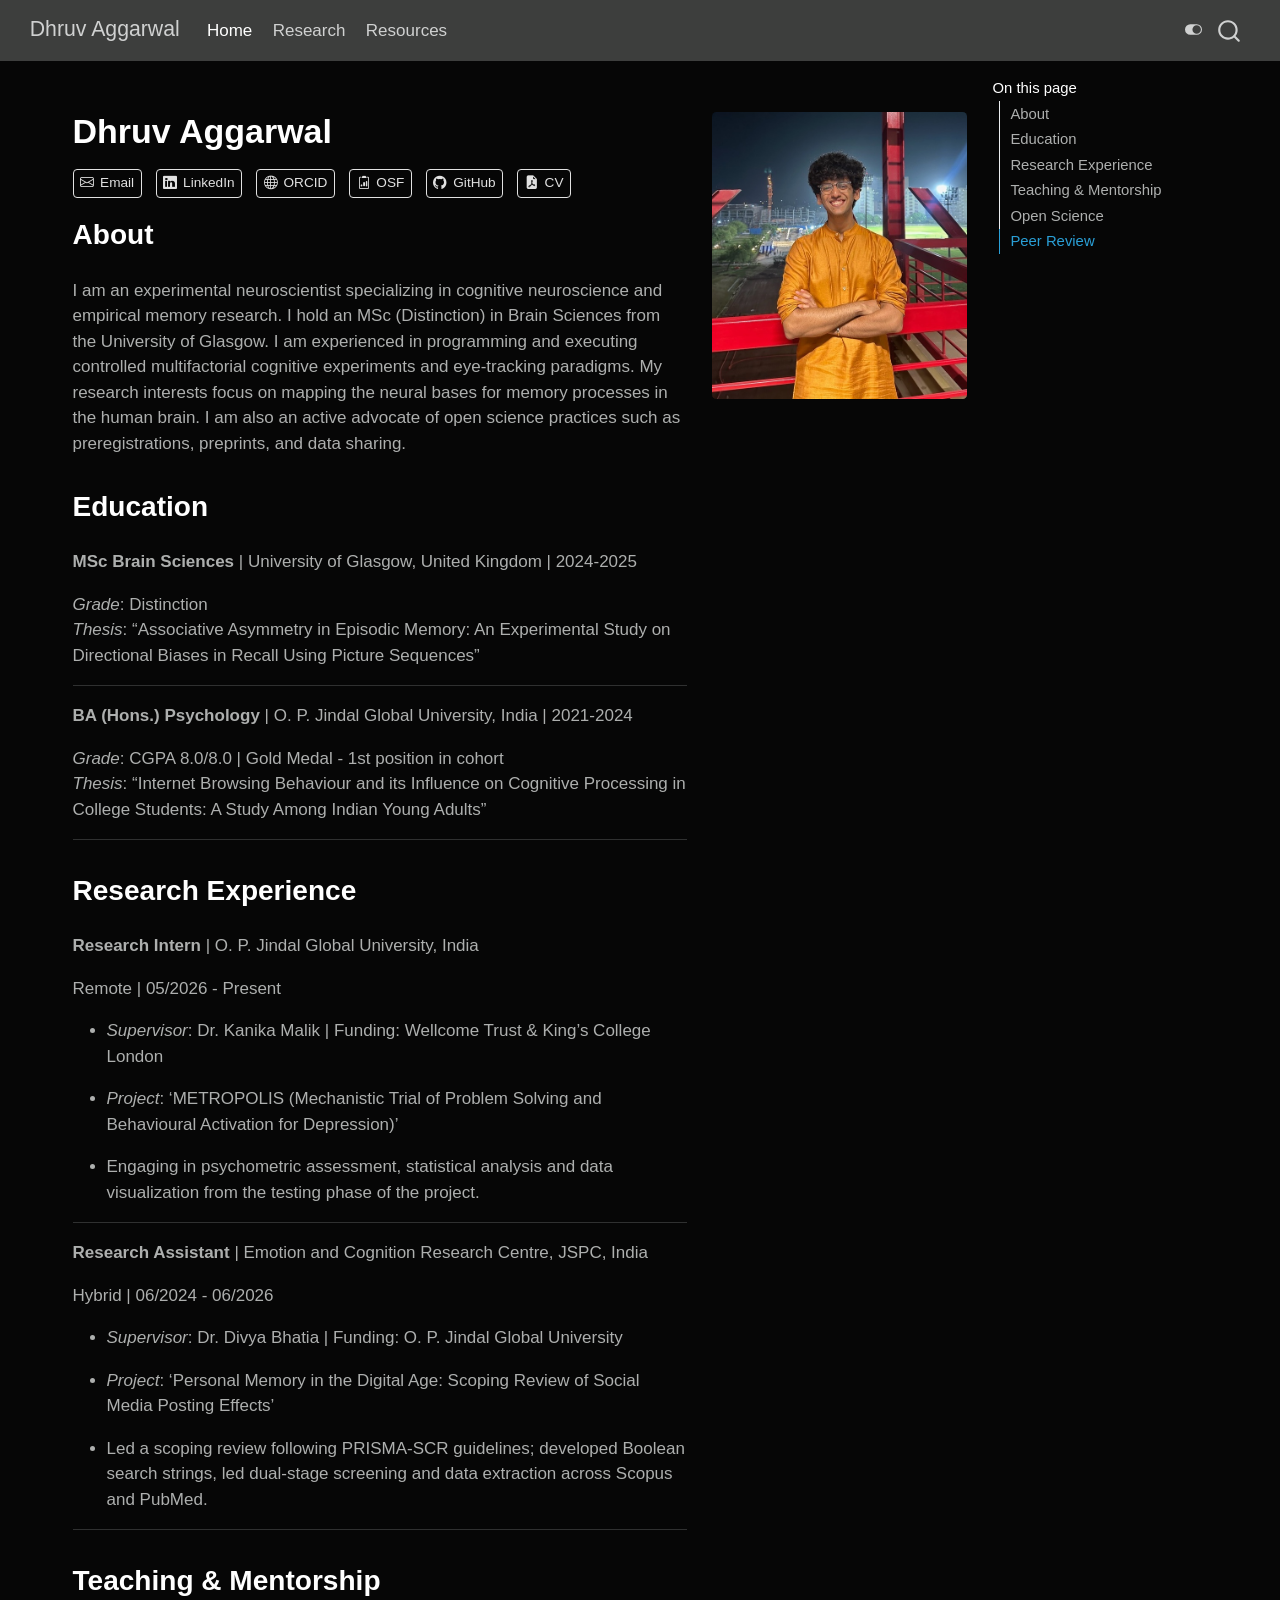
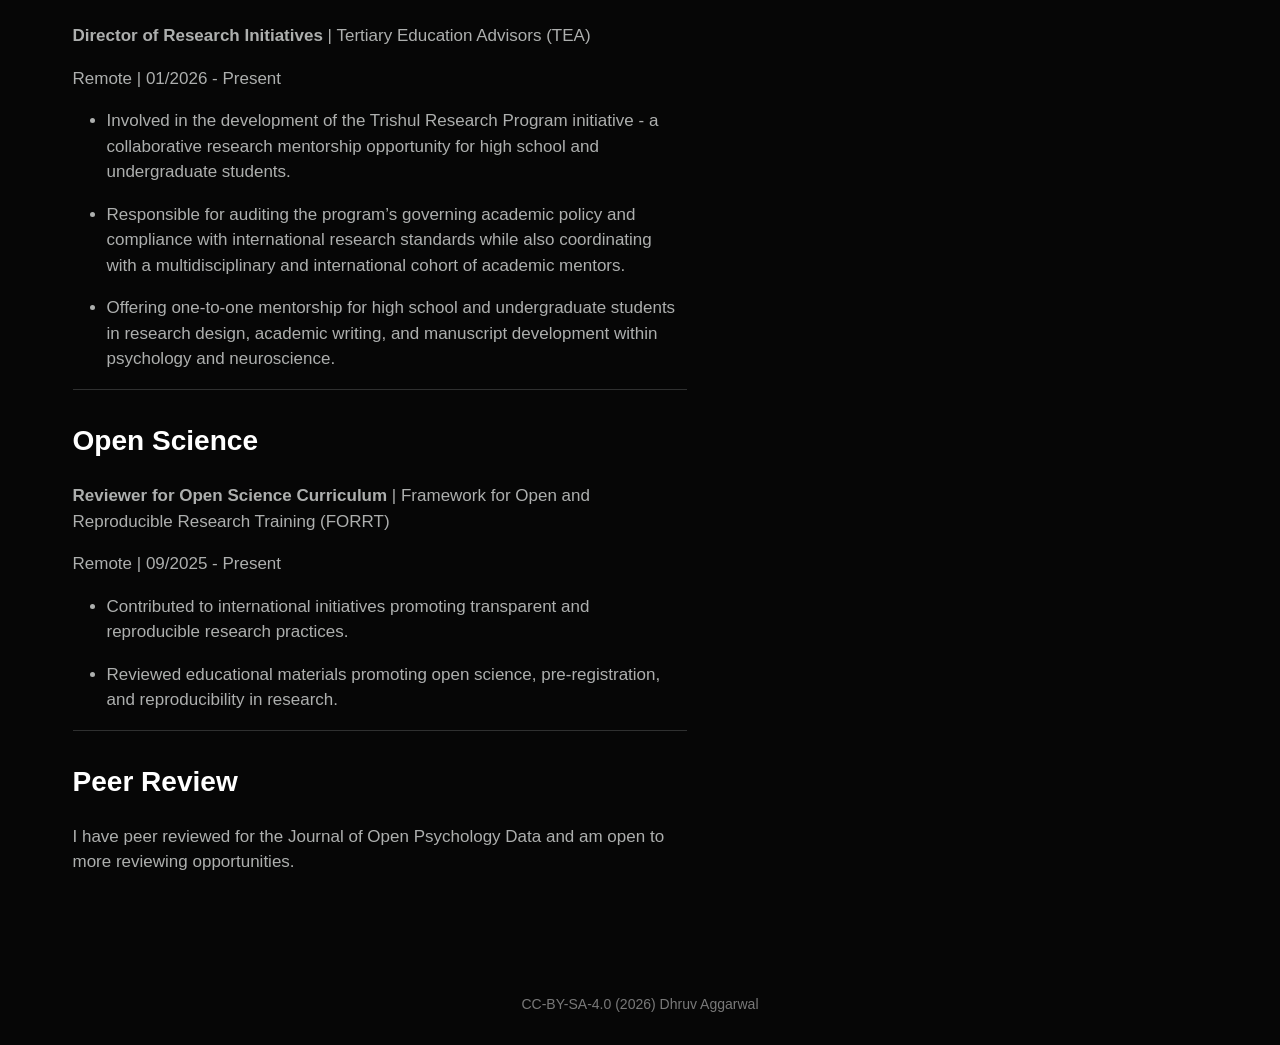
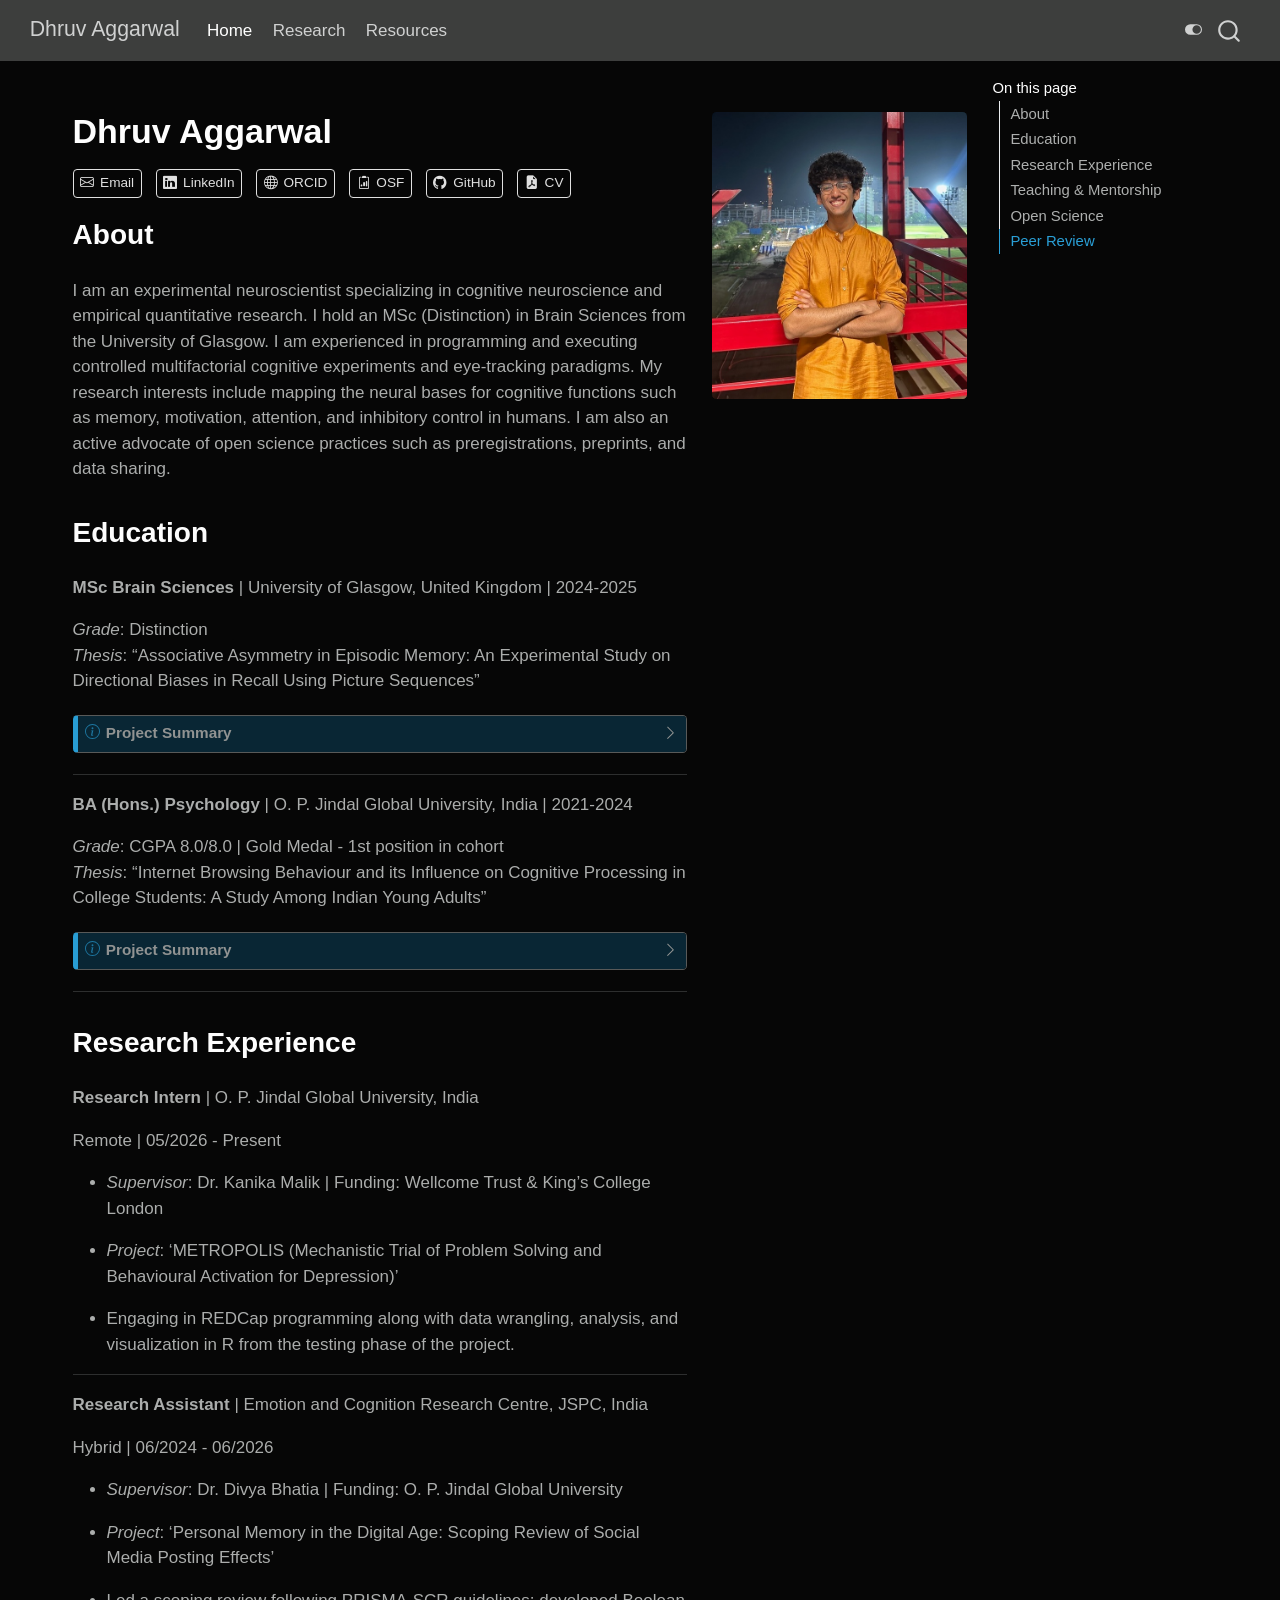
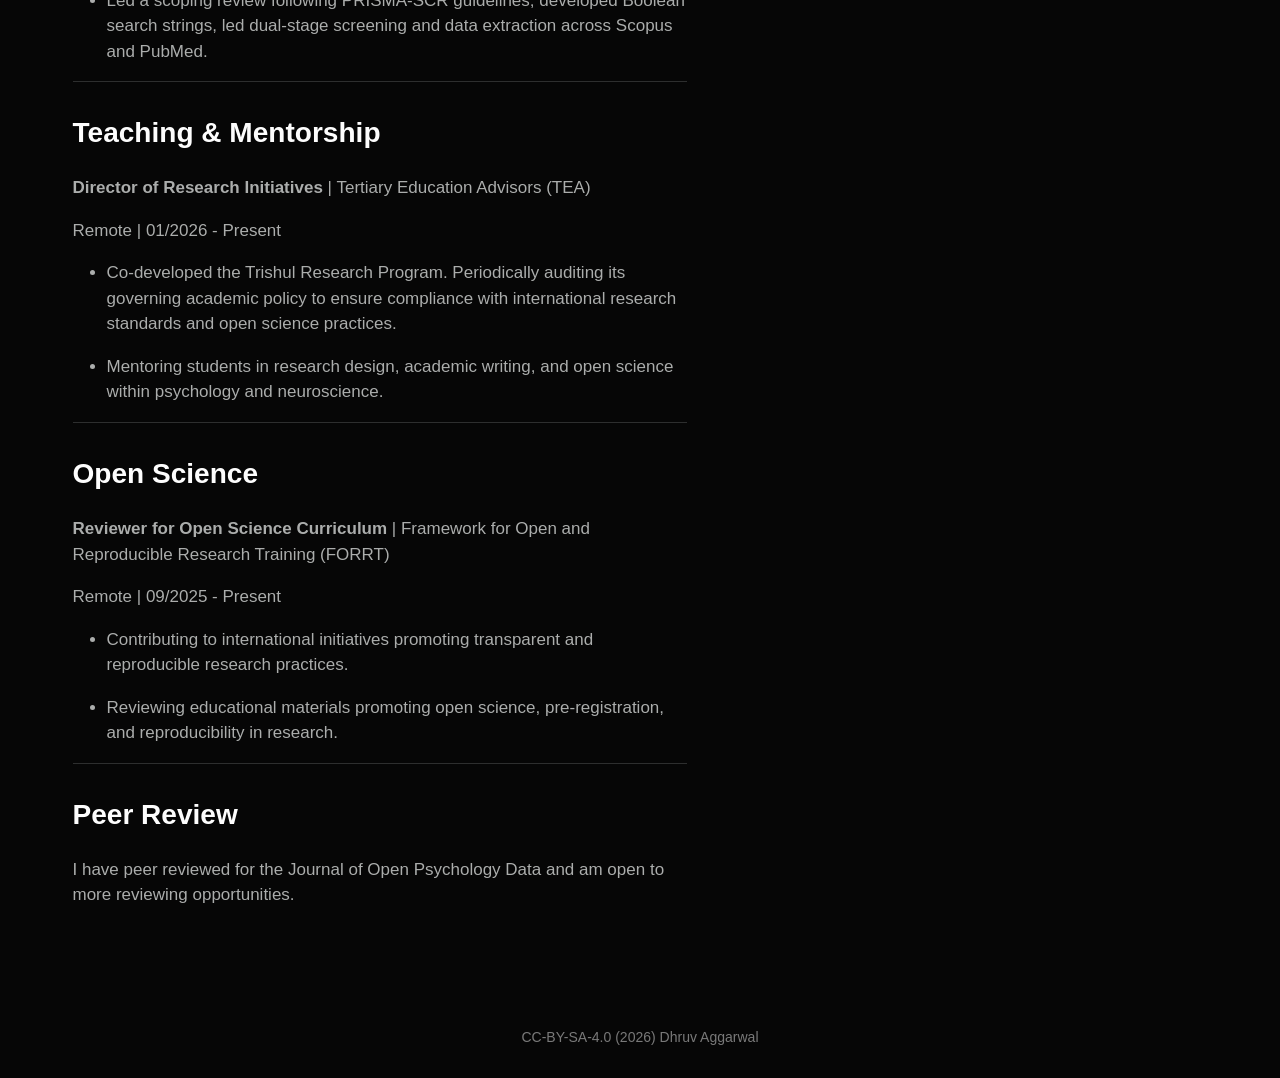
